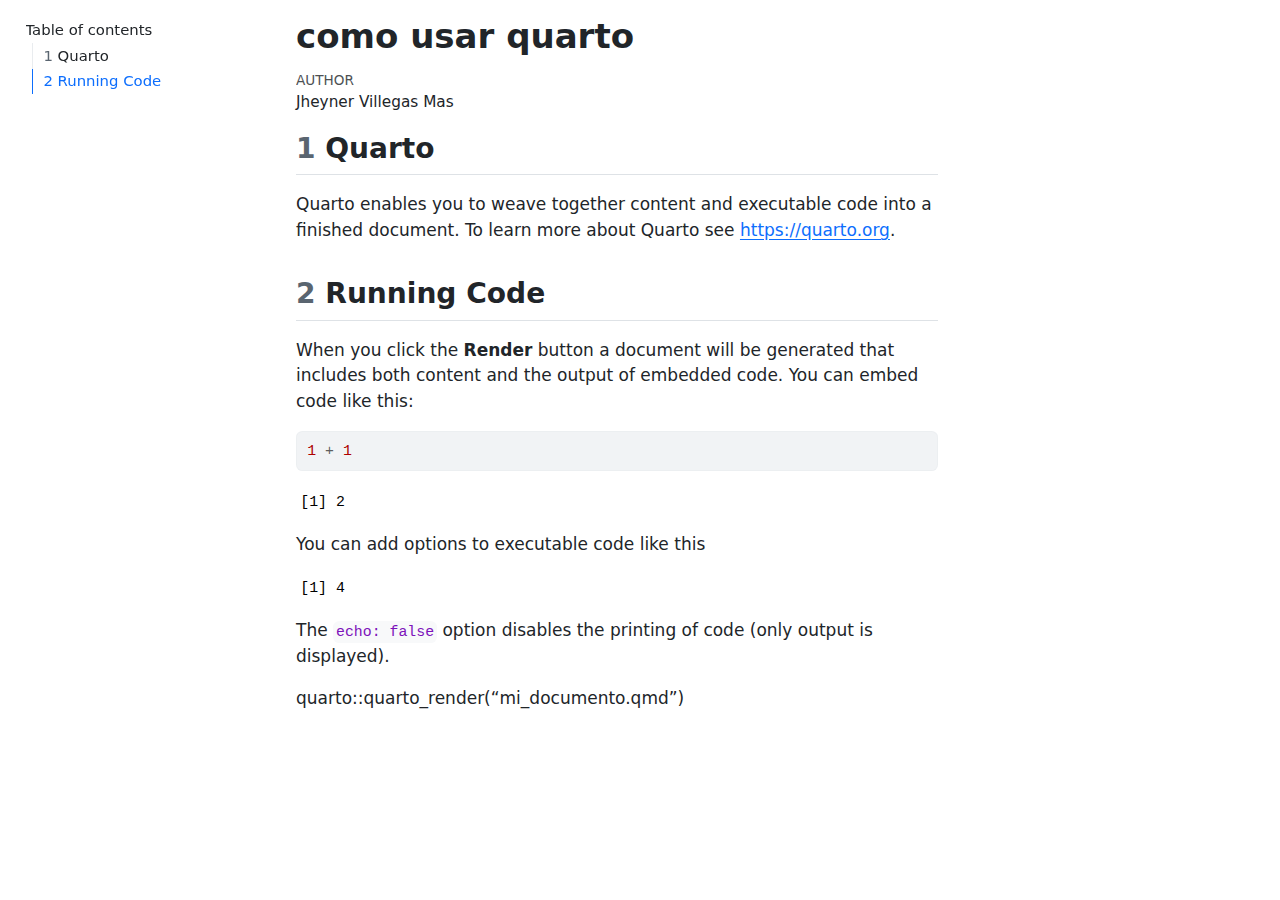
==== index.html @ cca273e3 "mi pagina web" ====
<!DOCTYPE html>
<html xmlns="http://www.w3.org/1999/xhtml" lang="en" xml:lang="en"><head>

<meta charset="utf-8">
<meta name="generator" content="quarto-1.4.555">

<meta name="viewport" content="width=device-width, initial-scale=1.0, user-scalable=yes">

<meta name="author" content="Jheyner Villegas Mas">

<title>como usar quarto</title>
<style>
code{white-space: pre-wrap;}
span.smallcaps{font-variant: small-caps;}
div.columns{display: flex; gap: min(4vw, 1.5em);}
div.column{flex: auto; overflow-x: auto;}
div.hanging-indent{margin-left: 1.5em; text-indent: -1.5em;}
ul.task-list{list-style: none;}
ul.task-list li input[type="checkbox"] {
width: 0.8em;
margin: 0 0.8em 0.2em -1em;  vertical-align: middle;
}

pre > code.sourceCode { white-space: pre; position: relative; }
pre > code.sourceCode > span { line-height: 1.25; }
pre > code.sourceCode > span:empty { height: 1.2em; }
.sourceCode { overflow: visible; }
code.sourceCode > span { color: inherit; text-decoration: inherit; }
div.sourceCode { margin: 1em 0; }
pre.sourceCode { margin: 0; }
@media screen {
div.sourceCode { overflow: auto; }
}
@media print {
pre > code.sourceCode { white-space: pre-wrap; }
pre > code.sourceCode > span { text-indent: -5em; padding-left: 5em; }
}
pre.numberSource code
{ counter-reset: source-line 0; }
pre.numberSource code > span
{ position: relative; left: -4em; counter-increment: source-line; }
pre.numberSource code > span > a:first-child::before
{ content: counter(source-line);
position: relative; left: -1em; text-align: right; vertical-align: baseline;
border: none; display: inline-block;
-webkit-touch-callout: none; -webkit-user-select: none;
-khtml-user-select: none; -moz-user-select: none;
-ms-user-select: none; user-select: none;
padding: 0 4px; width: 4em;
}
pre.numberSource { margin-left: 3em; padding-left: 4px; }
div.sourceCode
{ }
@media screen {
pre > code.sourceCode > span > a:first-child::before { text-decoration: underline; }
}
</style>


<script>/*!
 * clipboard.js v2.0.11
 * https://clipboardjs.com/
 *
 * Licensed MIT © Zeno Rocha
 */
!function(t,e){"object"==typeof exports&&"object"==typeof module?module.exports=e():"function"==typeof define&&define.amd?define([],e):"object"==typeof exports?exports.ClipboardJS=e():t.ClipboardJS=e()}(this,function(){return n={686:function(t,e,n){"use strict";n.d(e,{default:function(){return b}});var e=n(279),i=n.n(e),e=n(370),u=n.n(e),e=n(817),r=n.n(e);function c(t){try{return document.execCommand(t)}catch(t){return}}var a=function(t){t=r()(t);return c("cut"),t};function o(t,e){var n,o,t=(n=t,o="rtl"===document.documentElement.getAttribute("dir"),(t=document.createElement("textarea")).style.fontSize="12pt",t.style.border="0",t.style.padding="0",t.style.margin="0",t.style.position="absolute",t.style[o?"right":"left"]="-9999px",o=window.pageYOffset||document.documentElement.scrollTop,t.style.top="".concat(o,"px"),t.setAttribute("readonly",""),t.value=n,t);return e.container.appendChild(t),e=r()(t),c("copy"),t.remove(),e}var f=function(t){var e=1<arguments.length&&void 0!==arguments[1]?arguments[1]:{container:document.body},n="";return"string"==typeof t?n=o(t,e):t instanceof HTMLInputElement&&!["text","search","url","tel","password"].includes(null==t?void 0:t.type)?n=o(t.value,e):(n=r()(t),c("copy")),n};function l(t){return(l="function"==typeof Symbol&&"symbol"==typeof Symbol.iterator?function(t){return typeof t}:function(t){return t&&"function"==typeof Symbol&&t.constructor===Symbol&&t!==Symbol.prototype?"symbol":typeof t})(t)}var s=function(){var t=0<arguments.length&&void 0!==arguments[0]?arguments[0]:{},e=t.action,n=void 0===e?"copy":e,o=t.container,e=t.target,t=t.text;if("copy"!==n&&"cut"!==n)throw new Error('Invalid "action" value, use either "copy" or "cut"');if(void 0!==e){if(!e||"object"!==l(e)||1!==e.nodeType)throw new Error('Invalid "target" value, use a valid Element');if("copy"===n&&e.hasAttribute("disabled"))throw new Error('Invalid "target" attribute. Please use "readonly" instead of "disabled" attribute');if("cut"===n&&(e.hasAttribute("readonly")||e.hasAttribute("disabled")))throw new Error('Invalid "target" attribute. You can\'t cut text from elements with "readonly" or "disabled" attributes')}return t?f(t,{container:o}):e?"cut"===n?a(e):f(e,{container:o}):void 0};function p(t){return(p="function"==typeof Symbol&&"symbol"==typeof Symbol.iterator?function(t){return typeof t}:function(t){return t&&"function"==typeof Symbol&&t.constructor===Symbol&&t!==Symbol.prototype?"symbol":typeof t})(t)}function d(t,e){for(var n=0;n<e.length;n++){var o=e[n];o.enumerable=o.enumerable||!1,o.configurable=!0,"value"in o&&(o.writable=!0),Object.defineProperty(t,o.key,o)}}function y(t,e){return(y=Object.setPrototypeOf||function(t,e){return t.__proto__=e,t})(t,e)}function h(n){var o=function(){if("undefined"==typeof Reflect||!Reflect.construct)return!1;if(Reflect.construct.sham)return!1;if("function"==typeof Proxy)return!0;try{return Date.prototype.toString.call(Reflect.construct(Date,[],function(){})),!0}catch(t){return!1}}();return function(){var t,e=v(n);return t=o?(t=v(this).constructor,Reflect.construct(e,arguments,t)):e.apply(this,arguments),e=this,!(t=t)||"object"!==p(t)&&"function"!=typeof t?function(t){if(void 0!==t)return t;throw new ReferenceError("this hasn't been initialised - super() hasn't been called")}(e):t}}function v(t){return(v=Object.setPrototypeOf?Object.getPrototypeOf:function(t){return t.__proto__||Object.getPrototypeOf(t)})(t)}function m(t,e){t="data-clipboard-".concat(t);if(e.hasAttribute(t))return e.getAttribute(t)}var b=function(){!function(t,e){if("function"!=typeof e&&null!==e)throw new TypeError("Super expression must either be null or a function");t.prototype=Object.create(e&&e.prototype,{constructor:{value:t,writable:!0,configurable:!0}}),e&&y(t,e)}(r,i());var t,e,n,o=h(r);function r(t,e){var n;return function(t){if(!(t instanceof r))throw new TypeError("Cannot call a class as a function")}(this),(n=o.call(this)).resolveOptions(e),n.listenClick(t),n}return t=r,n=[{key:"copy",value:function(t){var e=1<arguments.length&&void 0!==arguments[1]?arguments[1]:{container:document.body};return f(t,e)}},{key:"cut",value:function(t){return a(t)}},{key:"isSupported",value:function(){var t=0<arguments.length&&void 0!==arguments[0]?arguments[0]:["copy","cut"],t="string"==typeof t?[t]:t,e=!!document.queryCommandSupported;return t.forEach(function(t){e=e&&!!document.queryCommandSupported(t)}),e}}],(e=[{key:"resolveOptions",value:function(){var t=0<arguments.length&&void 0!==arguments[0]?arguments[0]:{};this.action="function"==typeof t.action?t.action:this.defaultAction,this.target="function"==typeof t.target?t.target:this.defaultTarget,this.text="function"==typeof t.text?t.text:this.defaultText,this.container="object"===p(t.container)?t.container:document.body}},{key:"listenClick",value:function(t){var e=this;this.listener=u()(t,"click",function(t){return e.onClick(t)})}},{key:"onClick",value:function(t){var e=t.delegateTarget||t.currentTarget,n=this.action(e)||"copy",t=s({action:n,container:this.container,target:this.target(e),text:this.text(e)});this.emit(t?"success":"error",{action:n,text:t,trigger:e,clearSelection:function(){e&&e.focus(),window.getSelection().removeAllRanges()}})}},{key:"defaultAction",value:function(t){return m("action",t)}},{key:"defaultTarget",value:function(t){t=m("target",t);if(t)return document.querySelector(t)}},{key:"defaultText",value:function(t){return m("text",t)}},{key:"destroy",value:function(){this.listener.destroy()}}])&&d(t.prototype,e),n&&d(t,n),r}()},828:function(t){var e;"undefined"==typeof Element||Element.prototype.matches||((e=Element.prototype).matches=e.matchesSelector||e.mozMatchesSelector||e.msMatchesSelector||e.oMatchesSelector||e.webkitMatchesSelector),t.exports=function(t,e){for(;t&&9!==t.nodeType;){if("function"==typeof t.matches&&t.matches(e))return t;t=t.parentNode}}},438:function(t,e,n){var u=n(828);function i(t,e,n,o,r){var i=function(e,n,t,o){return function(t){t.delegateTarget=u(t.target,n),t.delegateTarget&&o.call(e,t)}}.apply(this,arguments);return t.addEventListener(n,i,r),{destroy:function(){t.removeEventListener(n,i,r)}}}t.exports=function(t,e,n,o,r){return"function"==typeof t.addEventListener?i.apply(null,arguments):"function"==typeof n?i.bind(null,document).apply(null,arguments):("string"==typeof t&&(t=document.querySelectorAll(t)),Array.prototype.map.call(t,function(t){return i(t,e,n,o,r)}))}},879:function(t,n){n.node=function(t){return void 0!==t&&t instanceof HTMLElement&&1===t.nodeType},n.nodeList=function(t){var e=Object.prototype.toString.call(t);return void 0!==t&&("[object NodeList]"===e||"[object HTMLCollection]"===e)&&"length"in t&&(0===t.length||n.node(t[0]))},n.string=function(t){return"string"==typeof t||t instanceof String},n.fn=function(t){return"[object Function]"===Object.prototype.toString.call(t)}},370:function(t,e,n){var f=n(879),l=n(438);t.exports=function(t,e,n){if(!t&&!e&&!n)throw new Error("Missing required arguments");if(!f.string(e))throw new TypeError("Second argument must be a String");if(!f.fn(n))throw new TypeError("Third argument must be a Function");if(f.node(t))return c=e,a=n,(u=t).addEventListener(c,a),{destroy:function(){u.removeEventListener(c,a)}};if(f.nodeList(t))return o=t,r=e,i=n,Array.prototype.forEach.call(o,function(t){t.addEventListener(r,i)}),{destroy:function(){Array.prototype.forEach.call(o,function(t){t.removeEventListener(r,i)})}};if(f.string(t))return t=t,e=e,n=n,l(document.body,t,e,n);throw new TypeError("First argument must be a String, HTMLElement, HTMLCollection, or NodeList");var o,r,i,u,c,a}},817:function(t){t.exports=function(t){var e,n="SELECT"===t.nodeName?(t.focus(),t.value):"INPUT"===t.nodeName||"TEXTAREA"===t.nodeName?((e=t.hasAttribute("readonly"))||t.setAttribute("readonly",""),t.select(),t.setSelectionRange(0,t.value.length),e||t.removeAttribute("readonly"),t.value):(t.hasAttribute("contenteditable")&&t.focus(),n=window.getSelection(),(e=document.createRange()).selectNodeContents(t),n.removeAllRanges(),n.addRange(e),n.toString());return n}},279:function(t){function e(){}e.prototype={on:function(t,e,n){var o=this.e||(this.e={});return(o[t]||(o[t]=[])).push({fn:e,ctx:n}),this},once:function(t,e,n){var o=this;function r(){o.off(t,r),e.apply(n,arguments)}return r._=e,this.on(t,r,n)},emit:function(t){for(var e=[].slice.call(arguments,1),n=((this.e||(this.e={}))[t]||[]).slice(),o=0,r=n.length;o<r;o++)n[o].fn.apply(n[o].ctx,e);return this},off:function(t,e){var n=this.e||(this.e={}),o=n[t],r=[];if(o&&e)for(var i=0,u=o.length;i<u;i++)o[i].fn!==e&&o[i].fn._!==e&&r.push(o[i]);return r.length?n[t]=r:delete n[t],this}},t.exports=e,t.exports.TinyEmitter=e}},r={},o.n=function(t){var e=t&&t.__esModule?function(){return t.default}:function(){return t};return o.d(e,{a:e}),e},o.d=function(t,e){for(var n in e)o.o(e,n)&&!o.o(t,n)&&Object.defineProperty(t,n,{enumerable:!0,get:e[n]})},o.o=function(t,e){return Object.prototype.hasOwnProperty.call(t,e)},o(686).default;function o(t){if(r[t])return r[t].exports;var e=r[t]={exports:{}};return n[t](e,e.exports,o),e.exports}var n,r});</script>
<script>const sectionChanged = new CustomEvent("quarto-sectionChanged", {
  detail: {},
  bubbles: true,
  cancelable: false,
  composed: false,
});

const layoutMarginEls = () => {
  // Find any conflicting margin elements and add margins to the
  // top to prevent overlap
  const marginChildren = window.document.querySelectorAll(
    ".column-margin.column-container > *, .margin-caption, .aside"
  );

  let lastBottom = 0;
  for (const marginChild of marginChildren) {
    if (marginChild.offsetParent !== null) {
      // clear the top margin so we recompute it
      marginChild.style.marginTop = null;
      const top = marginChild.getBoundingClientRect().top + window.scrollY;
      if (top < lastBottom) {
        const marginChildStyle = window.getComputedStyle(marginChild);
        const marginBottom = parseFloat(marginChildStyle["marginBottom"]);
        const margin = lastBottom - top + marginBottom;
        marginChild.style.marginTop = `${margin}px`;
      }
      const styles = window.getComputedStyle(marginChild);
      const marginTop = parseFloat(styles["marginTop"]);
      lastBottom = top + marginChild.getBoundingClientRect().height + marginTop;
    }
  }
};

window.document.addEventListener("DOMContentLoaded", function (_event) {
  // Recompute the position of margin elements anytime the body size changes
  if (window.ResizeObserver) {
    const resizeObserver = new window.ResizeObserver(
      throttle(() => {
        layoutMarginEls();
        if (
          window.document.body.getBoundingClientRect().width < 990 &&
          isReaderMode()
        ) {
          quartoToggleReader();
        }
      }, 50)
    );
    resizeObserver.observe(window.document.body);
  }

  const tocEl = window.document.querySelector('nav.toc-active[role="doc-toc"]');
  const sidebarEl = window.document.getElementById("quarto-sidebar");
  const leftTocEl = window.document.getElementById("quarto-sidebar-toc-left");
  const marginSidebarEl = window.document.getElementById(
    "quarto-margin-sidebar"
  );
  // function to determine whether the element has a previous sibling that is active
  const prevSiblingIsActiveLink = (el) => {
    const sibling = el.previousElementSibling;
    if (sibling && sibling.tagName === "A") {
      return sibling.classList.contains("active");
    } else {
      return false;
    }
  };

  // fire slideEnter for bootstrap tab activations (for htmlwidget resize behavior)
  function fireSlideEnter(e) {
    const event = window.document.createEvent("Event");
    event.initEvent("slideenter", true, true);
    window.document.dispatchEvent(event);
  }
  const tabs = window.document.querySelectorAll('a[data-bs-toggle="tab"]');
  tabs.forEach((tab) => {
    tab.addEventListener("shown.bs.tab", fireSlideEnter);
  });

  // fire slideEnter for tabby tab activations (for htmlwidget resize behavior)
  document.addEventListener("tabby", fireSlideEnter, false);

  // Track scrolling and mark TOC links as active
  // get table of contents and sidebar (bail if we don't have at least one)
  const tocLinks = tocEl
    ? [...tocEl.querySelectorAll("a[data-scroll-target]")]
    : [];
  const makeActive = (link) => tocLinks[link].classList.add("active");
  const removeActive = (link) => tocLinks[link].classList.remove("active");
  const removeAllActive = () =>
    [...Array(tocLinks.length).keys()].forEach((link) => removeActive(link));

  // activate the anchor for a section associated with this TOC entry
  tocLinks.forEach((link) => {
    link.addEventListener("click", () => {
      if (link.href.indexOf("#") !== -1) {
        const anchor = link.href.split("#")[1];
        const heading = window.document.querySelector(
          `[data-anchor-id=${anchor}]`
        );
        if (heading) {
          // Add the class
          heading.classList.add("reveal-anchorjs-link");

          // function to show the anchor
          const handleMouseout = () => {
            heading.classList.remove("reveal-anchorjs-link");
            heading.removeEventListener("mouseout", handleMouseout);
          };

          // add a function to clear the anchor when the user mouses out of it
          heading.addEventListener("mouseout", handleMouseout);
        }
      }
    });
  });

  const sections = tocLinks.map((link) => {
    const target = link.getAttribute("data-scroll-target");
    if (target.startsWith("#")) {
      return window.document.getElementById(decodeURI(`${target.slice(1)}`));
    } else {
      return window.document.querySelector(decodeURI(`${target}`));
    }
  });

  const sectionMargin = 200;
  let currentActive = 0;
  // track whether we've initialized state the first time
  let init = false;

  const updateActiveLink = () => {
    // The index from bottom to top (e.g. reversed list)
    let sectionIndex = -1;
    if (
      window.innerHeight + window.pageYOffset >=
      window.document.body.offsetHeight
    ) {
      sectionIndex = 0;
    } else {
      sectionIndex = [...sections].reverse().findIndex((section) => {
        if (section) {
          return window.pageYOffset >= section.offsetTop - sectionMargin;
        } else {
          return false;
        }
      });
    }
    if (sectionIndex > -1) {
      const current = sections.length - sectionIndex - 1;
      if (current !== currentActive) {
        removeAllActive();
        currentActive = current;
        makeActive(current);
        if (init) {
          window.dispatchEvent(sectionChanged);
        }
        init = true;
      }
    }
  };

  const inHiddenRegion = (top, bottom, hiddenRegions) => {
    for (const region of hiddenRegions) {
      if (top <= region.bottom && bottom >= region.top) {
        return true;
      }
    }
    return false;
  };

  const categorySelector = "header.quarto-title-block .quarto-category";
  const activateCategories = (href) => {
    // Find any categories
    // Surround them with a link pointing back to:
    // #category=Authoring
    try {
      const categoryEls = window.document.querySelectorAll(categorySelector);
      for (const categoryEl of categoryEls) {
        const categoryText = categoryEl.textContent;
        if (categoryText) {
          const link = `${href}#category=${encodeURIComponent(categoryText)}`;
          const linkEl = window.document.createElement("a");
          linkEl.setAttribute("href", link);
          for (const child of categoryEl.childNodes) {
            linkEl.append(child);
          }
          categoryEl.appendChild(linkEl);
        }
      }
    } catch {
      // Ignore errors
    }
  };
  function hasTitleCategories() {
    return window.document.querySelector(categorySelector) !== null;
  }

  function offsetRelativeUrl(url) {
    const offset = getMeta("quarto:offset");
    return offset ? offset + url : url;
  }

  function offsetAbsoluteUrl(url) {
    const offset = getMeta("quarto:offset");
    const baseUrl = new URL(offset, window.location);

    const projRelativeUrl = url.replace(baseUrl, "");
    if (projRelativeUrl.startsWith("/")) {
      return projRelativeUrl;
    } else {
      return "/" + projRelativeUrl;
    }
  }

  // read a meta tag value
  function getMeta(metaName) {
    const metas = window.document.getElementsByTagName("meta");
    for (let i = 0; i < metas.length; i++) {
      if (metas[i].getAttribute("name") === metaName) {
        return metas[i].getAttribute("content");
      }
    }
    return "";
  }

  async function findAndActivateCategories() {
    const currentPagePath = offsetAbsoluteUrl(window.location.href);
    const response = await fetch(offsetRelativeUrl("listings.json"));
    if (response.status == 200) {
      return response.json().then(function (listingPaths) {
        const listingHrefs = [];
        for (const listingPath of listingPaths) {
          const pathWithoutLeadingSlash = listingPath.listing.substring(1);
          for (const item of listingPath.items) {
            if (
              item === currentPagePath ||
              item === currentPagePath + "index.html"
            ) {
              // Resolve this path against the offset to be sure
              // we already are using the correct path to the listing
              // (this adjusts the listing urls to be rooted against
              // whatever root the page is actually running against)
              const relative = offsetRelativeUrl(pathWithoutLeadingSlash);
              const baseUrl = window.location;
              const resolvedPath = new URL(relative, baseUrl);
              listingHrefs.push(resolvedPath.pathname);
              break;
            }
          }
        }

        // Look up the tree for a nearby linting and use that if we find one
        const nearestListing = findNearestParentListing(
          offsetAbsoluteUrl(window.location.pathname),
          listingHrefs
        );
        if (nearestListing) {
          activateCategories(nearestListing);
        } else {
          // See if the referrer is a listing page for this item
          const referredRelativePath = offsetAbsoluteUrl(document.referrer);
          const referrerListing = listingHrefs.find((listingHref) => {
            const isListingReferrer =
              listingHref === referredRelativePath ||
              listingHref === referredRelativePath + "index.html";
            return isListingReferrer;
          });

          if (referrerListing) {
            // Try to use the referrer if possible
            activateCategories(referrerListing);
          } else if (listingHrefs.length > 0) {
            // Otherwise, just fall back to the first listing
            activateCategories(listingHrefs[0]);
          }
        }
      });
    }
  }
  if (hasTitleCategories()) {
    findAndActivateCategories();
  }

  const findNearestParentListing = (href, listingHrefs) => {
    if (!href || !listingHrefs) {
      return undefined;
    }
    // Look up the tree for a nearby linting and use that if we find one
    const relativeParts = href.substring(1).split("/");
    while (relativeParts.length > 0) {
      const path = relativeParts.join("/");
      for (const listingHref of listingHrefs) {
        if (listingHref.startsWith(path)) {
          return listingHref;
        }
      }
      relativeParts.pop();
    }

    return undefined;
  };

  const manageSidebarVisiblity = (el, placeholderDescriptor) => {
    let isVisible = true;
    let elRect;

    return (hiddenRegions) => {
      if (el === null) {
        return;
      }

      // Find the last element of the TOC
      const lastChildEl = el.lastElementChild;

      if (lastChildEl) {
        // Converts the sidebar to a menu
        const convertToMenu = () => {
          for (const child of el.children) {
            child.style.opacity = 0;
            child.style.overflow = "hidden";
          }

          nexttick(() => {
            const toggleContainer = window.document.createElement("div");
            toggleContainer.style.width = "100%";
            toggleContainer.classList.add("zindex-over-content");
            toggleContainer.classList.add("quarto-sidebar-toggle");
            toggleContainer.classList.add("headroom-target"); // Marks this to be managed by headeroom
            toggleContainer.id = placeholderDescriptor.id;
            toggleContainer.style.position = "fixed";

            const toggleIcon = window.document.createElement("i");
            toggleIcon.classList.add("quarto-sidebar-toggle-icon");
            toggleIcon.classList.add("bi");
            toggleIcon.classList.add("bi-caret-down-fill");

            const toggleTitle = window.document.createElement("div");
            const titleEl = window.document.body.querySelector(
              placeholderDescriptor.titleSelector
            );
            if (titleEl) {
              toggleTitle.append(
                titleEl.textContent || titleEl.innerText,
                toggleIcon
              );
            }
            toggleTitle.classList.add("zindex-over-content");
            toggleTitle.classList.add("quarto-sidebar-toggle-title");
            toggleContainer.append(toggleTitle);

            const toggleContents = window.document.createElement("div");
            toggleContents.classList = el.classList;
            toggleContents.classList.add("zindex-over-content");
            toggleContents.classList.add("quarto-sidebar-toggle-contents");
            for (const child of el.children) {
              if (child.id === "toc-title") {
                continue;
              }

              const clone = child.cloneNode(true);
              clone.style.opacity = 1;
              clone.style.display = null;
              toggleContents.append(clone);
            }
            toggleContents.style.height = "0px";
            const positionToggle = () => {
              // position the element (top left of parent, same width as parent)
              if (!elRect) {
                elRect = el.getBoundingClientRect();
              }
              toggleContainer.style.left = `${elRect.left}px`;
              toggleContainer.style.top = `${elRect.top}px`;
              toggleContainer.style.width = `${elRect.width}px`;
            };
            positionToggle();

            toggleContainer.append(toggleContents);
            el.parentElement.prepend(toggleContainer);

            // Process clicks
            let tocShowing = false;
            // Allow the caller to control whether this is dismissed
            // when it is clicked (e.g. sidebar navigation supports
            // opening and closing the nav tree, so don't dismiss on click)
            const clickEl = placeholderDescriptor.dismissOnClick
              ? toggleContainer
              : toggleTitle;

            const closeToggle = () => {
              if (tocShowing) {
                toggleContainer.classList.remove("expanded");
                toggleContents.style.height = "0px";
                tocShowing = false;
              }
            };

            // Get rid of any expanded toggle if the user scrolls
            window.document.addEventListener(
              "scroll",
              throttle(() => {
                closeToggle();
              }, 50)
            );

            // Handle positioning of the toggle
            window.addEventListener(
              "resize",
              throttle(() => {
                elRect = undefined;
                positionToggle();
              }, 50)
            );

            window.addEventListener("quarto-hrChanged", () => {
              elRect = undefined;
            });

            // Process the click
            clickEl.onclick = () => {
              if (!tocShowing) {
                toggleContainer.classList.add("expanded");
                toggleContents.style.height = null;
                tocShowing = true;
              } else {
                closeToggle();
              }
            };
          });
        };

        // Converts a sidebar from a menu back to a sidebar
        const convertToSidebar = () => {
          for (const child of el.children) {
            child.style.opacity = 1;
            child.style.overflow = null;
          }

          const placeholderEl = window.document.getElementById(
            placeholderDescriptor.id
          );
          if (placeholderEl) {
            placeholderEl.remove();
          }

          el.classList.remove("rollup");
        };

        if (isReaderMode()) {
          convertToMenu();
          isVisible = false;
        } else {
          // Find the top and bottom o the element that is being managed
          const elTop = el.offsetTop;
          const elBottom =
            elTop + lastChildEl.offsetTop + lastChildEl.offsetHeight;

          if (!isVisible) {
            // If the element is current not visible reveal if there are
            // no conflicts with overlay regions
            if (!inHiddenRegion(elTop, elBottom, hiddenRegions)) {
              convertToSidebar();
              isVisible = true;
            }
          } else {
            // If the element is visible, hide it if it conflicts with overlay regions
            // and insert a placeholder toggle (or if we're in reader mode)
            if (inHiddenRegion(elTop, elBottom, hiddenRegions)) {
              convertToMenu();
              isVisible = false;
            }
          }
        }
      }
    };
  };

  const tabEls = document.querySelectorAll('a[data-bs-toggle="tab"]');
  for (const tabEl of tabEls) {
    const id = tabEl.getAttribute("data-bs-target");
    if (id) {
      const columnEl = document.querySelector(
        `${id} .column-margin, .tabset-margin-content`
      );
      if (columnEl)
        tabEl.addEventListener("shown.bs.tab", function (event) {
          const el = event.srcElement;
          if (el) {
            const visibleCls = `${el.id}-margin-content`;
            // walk up until we find a parent tabset
            let panelTabsetEl = el.parentElement;
            while (panelTabsetEl) {
              if (panelTabsetEl.classList.contains("panel-tabset")) {
                break;
              }
              panelTabsetEl = panelTabsetEl.parentElement;
            }

            if (panelTabsetEl) {
              const prevSib = panelTabsetEl.previousElementSibling;
              if (
                prevSib &&
                prevSib.classList.contains("tabset-margin-container")
              ) {
                const childNodes = prevSib.querySelectorAll(
                  ".tabset-margin-content"
                );
                for (const childEl of childNodes) {
                  if (childEl.classList.contains(visibleCls)) {
                    childEl.classList.remove("collapse");
                  } else {
                    childEl.classList.add("collapse");
                  }
                }
              }
            }
          }

          layoutMarginEls();
        });
    }
  }

  // Manage the visibility of the toc and the sidebar
  const marginScrollVisibility = manageSidebarVisiblity(marginSidebarEl, {
    id: "quarto-toc-toggle",
    titleSelector: "#toc-title",
    dismissOnClick: true,
  });
  const sidebarScrollVisiblity = manageSidebarVisiblity(sidebarEl, {
    id: "quarto-sidebarnav-toggle",
    titleSelector: ".title",
    dismissOnClick: false,
  });
  let tocLeftScrollVisibility;
  if (leftTocEl) {
    tocLeftScrollVisibility = manageSidebarVisiblity(leftTocEl, {
      id: "quarto-lefttoc-toggle",
      titleSelector: "#toc-title",
      dismissOnClick: true,
    });
  }

  // Find the first element that uses formatting in special columns
  const conflictingEls = window.document.body.querySelectorAll(
    '[class^="column-"], [class*=" column-"], aside, [class*="margin-caption"], [class*=" margin-caption"], [class*="margin-ref"], [class*=" margin-ref"]'
  );

  // Filter all the possibly conflicting elements into ones
  // the do conflict on the left or ride side
  const arrConflictingEls = Array.from(conflictingEls);
  const leftSideConflictEls = arrConflictingEls.filter((el) => {
    if (el.tagName === "ASIDE") {
      return false;
    }
    return Array.from(el.classList).find((className) => {
      return (
        className !== "column-body" &&
        className.startsWith("column-") &&
        !className.endsWith("right") &&
        !className.endsWith("container") &&
        className !== "column-margin"
      );
    });
  });
  const rightSideConflictEls = arrConflictingEls.filter((el) => {
    if (el.tagName === "ASIDE") {
      return true;
    }

    const hasMarginCaption = Array.from(el.classList).find((className) => {
      return className == "margin-caption";
    });
    if (hasMarginCaption) {
      return true;
    }

    return Array.from(el.classList).find((className) => {
      return (
        className !== "column-body" &&
        !className.endsWith("container") &&
        className.startsWith("column-") &&
        !className.endsWith("left")
      );
    });
  });

  const kOverlapPaddingSize = 10;
  function toRegions(els) {
    return els.map((el) => {
      const boundRect = el.getBoundingClientRect();
      const top =
        boundRect.top +
        document.documentElement.scrollTop -
        kOverlapPaddingSize;
      return {
        top,
        bottom: top + el.scrollHeight + 2 * kOverlapPaddingSize,
      };
    });
  }

  let hasObserved = false;
  const visibleItemObserver = (els) => {
    let visibleElements = [...els];
    const intersectionObserver = new IntersectionObserver(
      (entries, _observer) => {
        entries.forEach((entry) => {
          if (entry.isIntersecting) {
            if (visibleElements.indexOf(entry.target) === -1) {
              visibleElements.push(entry.target);
            }
          } else {
            visibleElements = visibleElements.filter((visibleEntry) => {
              return visibleEntry !== entry;
            });
          }
        });

        if (!hasObserved) {
          hideOverlappedSidebars();
        }
        hasObserved = true;
      },
      {}
    );
    els.forEach((el) => {
      intersectionObserver.observe(el);
    });

    return {
      getVisibleEntries: () => {
        return visibleElements;
      },
    };
  };

  const rightElementObserver = visibleItemObserver(rightSideConflictEls);
  const leftElementObserver = visibleItemObserver(leftSideConflictEls);

  const hideOverlappedSidebars = () => {
    marginScrollVisibility(toRegions(rightElementObserver.getVisibleEntries()));
    sidebarScrollVisiblity(toRegions(leftElementObserver.getVisibleEntries()));
    if (tocLeftScrollVisibility) {
      tocLeftScrollVisibility(
        toRegions(leftElementObserver.getVisibleEntries())
      );
    }
  };

  window.quartoToggleReader = () => {
    // Applies a slow class (or removes it)
    // to update the transition speed
    const slowTransition = (slow) => {
      const manageTransition = (id, slow) => {
        const el = document.getElementById(id);
        if (el) {
          if (slow) {
            el.classList.add("slow");
          } else {
            el.classList.remove("slow");
          }
        }
      };

      manageTransition("TOC", slow);
      manageTransition("quarto-sidebar", slow);
    };
    const readerMode = !isReaderMode();
    setReaderModeValue(readerMode);

    // If we're entering reader mode, slow the transition
    if (readerMode) {
      slowTransition(readerMode);
    }
    highlightReaderToggle(readerMode);
    hideOverlappedSidebars();

    // If we're exiting reader mode, restore the non-slow transition
    if (!readerMode) {
      slowTransition(!readerMode);
    }
  };

  const highlightReaderToggle = (readerMode) => {
    const els = document.querySelectorAll(".quarto-reader-toggle");
    if (els) {
      els.forEach((el) => {
        if (readerMode) {
          el.classList.add("reader");
        } else {
          el.classList.remove("reader");
        }
      });
    }
  };

  const setReaderModeValue = (val) => {
    if (window.location.protocol !== "file:") {
      window.localStorage.setItem("quarto-reader-mode", val);
    } else {
      localReaderMode = val;
    }
  };

  const isReaderMode = () => {
    if (window.location.protocol !== "file:") {
      return window.localStorage.getItem("quarto-reader-mode") === "true";
    } else {
      return localReaderMode;
    }
  };
  let localReaderMode = null;

  const tocOpenDepthStr = tocEl?.getAttribute("data-toc-expanded");
  const tocOpenDepth = tocOpenDepthStr ? Number(tocOpenDepthStr) : 1;

  // Walk the TOC and collapse/expand nodes
  // Nodes are expanded if:
  // - they are top level
  // - they have children that are 'active' links
  // - they are directly below an link that is 'active'
  const walk = (el, depth) => {
    // Tick depth when we enter a UL
    if (el.tagName === "UL") {
      depth = depth + 1;
    }

    // It this is active link
    let isActiveNode = false;
    if (el.tagName === "A" && el.classList.contains("active")) {
      isActiveNode = true;
    }

    // See if there is an active child to this element
    let hasActiveChild = false;
    for (child of el.children) {
      hasActiveChild = walk(child, depth) || hasActiveChild;
    }

    // Process the collapse state if this is an UL
    if (el.tagName === "UL") {
      if (tocOpenDepth === -1 && depth > 1) {
        el.classList.add("collapse");
      } else if (
        depth <= tocOpenDepth ||
        hasActiveChild ||
        prevSiblingIsActiveLink(el)
      ) {
        el.classList.remove("collapse");
      } else {
        el.classList.add("collapse");
      }

      // untick depth when we leave a UL
      depth = depth - 1;
    }
    return hasActiveChild || isActiveNode;
  };

  // walk the TOC and expand / collapse any items that should be shown

  if (tocEl) {
    walk(tocEl, 0);
    updateActiveLink();
  }

  // Throttle the scroll event and walk peridiocally
  window.document.addEventListener(
    "scroll",
    throttle(() => {
      if (tocEl) {
        updateActiveLink();
        walk(tocEl, 0);
      }
      if (!isReaderMode()) {
        hideOverlappedSidebars();
      }
    }, 5)
  );
  window.addEventListener(
    "resize",
    throttle(() => {
      if (!isReaderMode()) {
        hideOverlappedSidebars();
      }
    }, 10)
  );
  hideOverlappedSidebars();
  highlightReaderToggle(isReaderMode());
});

// grouped tabsets
window.addEventListener("pageshow", (_event) => {
  function getTabSettings() {
    const data = localStorage.getItem("quarto-persistent-tabsets-data");
    if (!data) {
      localStorage.setItem("quarto-persistent-tabsets-data", "{}");
      return {};
    }
    if (data) {
      return JSON.parse(data);
    }
  }

  function setTabSettings(data) {
    localStorage.setItem(
      "quarto-persistent-tabsets-data",
      JSON.stringify(data)
    );
  }

  function setTabState(groupName, groupValue) {
    const data = getTabSettings();
    data[groupName] = groupValue;
    setTabSettings(data);
  }

  function toggleTab(tab, active) {
    const tabPanelId = tab.getAttribute("aria-controls");
    const tabPanel = document.getElementById(tabPanelId);
    if (active) {
      tab.classList.add("active");
      tabPanel.classList.add("active");
    } else {
      tab.classList.remove("active");
      tabPanel.classList.remove("active");
    }
  }

  function toggleAll(selectedGroup, selectorsToSync) {
    for (const [thisGroup, tabs] of Object.entries(selectorsToSync)) {
      const active = selectedGroup === thisGroup;
      for (const tab of tabs) {
        toggleTab(tab, active);
      }
    }
  }

  function findSelectorsToSyncByLanguage() {
    const result = {};
    const tabs = Array.from(
      document.querySelectorAll(`div[data-group] a[id^='tabset-']`)
    );
    for (const item of tabs) {
      const div = item.parentElement.parentElement.parentElement;
      const group = div.getAttribute("data-group");
      if (!result[group]) {
        result[group] = {};
      }
      const selectorsToSync = result[group];
      const value = item.innerHTML;
      if (!selectorsToSync[value]) {
        selectorsToSync[value] = [];
      }
      selectorsToSync[value].push(item);
    }
    return result;
  }

  function setupSelectorSync() {
    const selectorsToSync = findSelectorsToSyncByLanguage();
    Object.entries(selectorsToSync).forEach(([group, tabSetsByValue]) => {
      Object.entries(tabSetsByValue).forEach(([value, items]) => {
        items.forEach((item) => {
          item.addEventListener("click", (_event) => {
            setTabState(group, value);
            toggleAll(value, selectorsToSync[group]);
          });
        });
      });
    });
    return selectorsToSync;
  }

  const selectorsToSync = setupSelectorSync();
  for (const [group, selectedName] of Object.entries(getTabSettings())) {
    const selectors = selectorsToSync[group];
    // it's possible that stale state gives us empty selections, so we explicitly check here.
    if (selectors) {
      toggleAll(selectedName, selectors);
    }
  }
});

function throttle(func, wait) {
  let waiting = false;
  return function () {
    if (!waiting) {
      func.apply(this, arguments);
      waiting = true;
      setTimeout(function () {
        waiting = false;
      }, wait);
    }
  };
}

function nexttick(func) {
  return setTimeout(func, 0);
}
</script>
<script>/**
 * @popperjs/core v2.11.7 - MIT License
 */

!function(e,t){"object"==typeof exports&&"undefined"!=typeof module?t(exports):"function"==typeof define&&define.amd?define(["exports"],t):t((e="undefined"!=typeof globalThis?globalThis:e||self).Popper={})}(this,(function(e){"use strict";function t(e){if(null==e)return window;if("[object Window]"!==e.toString()){var t=e.ownerDocument;return t&&t.defaultView||window}return e}function n(e){return e instanceof t(e).Element||e instanceof Element}function r(e){return e instanceof t(e).HTMLElement||e instanceof HTMLElement}function o(e){return"undefined"!=typeof ShadowRoot&&(e instanceof t(e).ShadowRoot||e instanceof ShadowRoot)}var i=Math.max,a=Math.min,s=Math.round;function f(){var e=navigator.userAgentData;return null!=e&&e.brands&&Array.isArray(e.brands)?e.brands.map((function(e){return e.brand+"/"+e.version})).join(" "):navigator.userAgent}function c(){return!/^((?!chrome|android).)*safari/i.test(f())}function p(e,o,i){void 0===o&&(o=!1),void 0===i&&(i=!1);var a=e.getBoundingClientRect(),f=1,p=1;o&&r(e)&&(f=e.offsetWidth>0&&s(a.width)/e.offsetWidth||1,p=e.offsetHeight>0&&s(a.height)/e.offsetHeight||1);var u=(n(e)?t(e):window).visualViewport,l=!c()&&i,d=(a.left+(l&&u?u.offsetLeft:0))/f,h=(a.top+(l&&u?u.offsetTop:0))/p,m=a.width/f,v=a.height/p;return{width:m,height:v,top:h,right:d+m,bottom:h+v,left:d,x:d,y:h}}function u(e){var n=t(e);return{scrollLeft:n.pageXOffset,scrollTop:n.pageYOffset}}function l(e){return e?(e.nodeName||"").toLowerCase():null}function d(e){return((n(e)?e.ownerDocument:e.document)||window.document).documentElement}function h(e){return p(d(e)).left+u(e).scrollLeft}function m(e){return t(e).getComputedStyle(e)}function v(e){var t=m(e),n=t.overflow,r=t.overflowX,o=t.overflowY;return/auto|scroll|overlay|hidden/.test(n+o+r)}function y(e,n,o){void 0===o&&(o=!1);var i,a,f=r(n),c=r(n)&&function(e){var t=e.getBoundingClientRect(),n=s(t.width)/e.offsetWidth||1,r=s(t.height)/e.offsetHeight||1;return 1!==n||1!==r}(n),m=d(n),y=p(e,c,o),g={scrollLeft:0,scrollTop:0},b={x:0,y:0};return(f||!f&&!o)&&(("body"!==l(n)||v(m))&&(g=(i=n)!==t(i)&&r(i)?{scrollLeft:(a=i).scrollLeft,scrollTop:a.scrollTop}:u(i)),r(n)?((b=p(n,!0)).x+=n.clientLeft,b.y+=n.clientTop):m&&(b.x=h(m))),{x:y.left+g.scrollLeft-b.x,y:y.top+g.scrollTop-b.y,width:y.width,height:y.height}}function g(e){var t=p(e),n=e.offsetWidth,r=e.offsetHeight;return Math.abs(t.width-n)<=1&&(n=t.width),Math.abs(t.height-r)<=1&&(r=t.height),{x:e.offsetLeft,y:e.offsetTop,width:n,height:r}}function b(e){return"html"===l(e)?e:e.assignedSlot||e.parentNode||(o(e)?e.host:null)||d(e)}function x(e){return["html","body","#document"].indexOf(l(e))>=0?e.ownerDocument.body:r(e)&&v(e)?e:x(b(e))}function w(e,n){var r;void 0===n&&(n=[]);var o=x(e),i=o===(null==(r=e.ownerDocument)?void 0:r.body),a=t(o),s=i?[a].concat(a.visualViewport||[],v(o)?o:[]):o,f=n.concat(s);return i?f:f.concat(w(b(s)))}function O(e){return["table","td","th"].indexOf(l(e))>=0}function j(e){return r(e)&&"fixed"!==m(e).position?e.offsetParent:null}function E(e){for(var n=t(e),i=j(e);i&&O(i)&&"static"===m(i).position;)i=j(i);return i&&("html"===l(i)||"body"===l(i)&&"static"===m(i).position)?n:i||function(e){var t=/firefox/i.test(f());if(/Trident/i.test(f())&&r(e)&&"fixed"===m(e).position)return null;var n=b(e);for(o(n)&&(n=n.host);r(n)&&["html","body"].indexOf(l(n))<0;){var i=m(n);if("none"!==i.transform||"none"!==i.perspective||"paint"===i.contain||-1!==["transform","perspective"].indexOf(i.willChange)||t&&"filter"===i.willChange||t&&i.filter&&"none"!==i.filter)return n;n=n.parentNode}return null}(e)||n}var D="top",A="bottom",L="right",P="left",M="auto",k=[D,A,L,P],W="start",B="end",H="viewport",T="popper",R=k.reduce((function(e,t){return e.concat([t+"-"+W,t+"-"+B])}),[]),S=[].concat(k,[M]).reduce((function(e,t){return e.concat([t,t+"-"+W,t+"-"+B])}),[]),V=["beforeRead","read","afterRead","beforeMain","main","afterMain","beforeWrite","write","afterWrite"];function q(e){var t=new Map,n=new Set,r=[];function o(e){n.add(e.name),[].concat(e.requires||[],e.requiresIfExists||[]).forEach((function(e){if(!n.has(e)){var r=t.get(e);r&&o(r)}})),r.push(e)}return e.forEach((function(e){t.set(e.name,e)})),e.forEach((function(e){n.has(e.name)||o(e)})),r}function C(e){return e.split("-")[0]}function N(e,t){var n=t.getRootNode&&t.getRootNode();if(e.contains(t))return!0;if(n&&o(n)){var r=t;do{if(r&&e.isSameNode(r))return!0;r=r.parentNode||r.host}while(r)}return!1}function I(e){return Object.assign({},e,{left:e.x,top:e.y,right:e.x+e.width,bottom:e.y+e.height})}function _(e,r,o){return r===H?I(function(e,n){var r=t(e),o=d(e),i=r.visualViewport,a=o.clientWidth,s=o.clientHeight,f=0,p=0;if(i){a=i.width,s=i.height;var u=c();(u||!u&&"fixed"===n)&&(f=i.offsetLeft,p=i.offsetTop)}return{width:a,height:s,x:f+h(e),y:p}}(e,o)):n(r)?function(e,t){var n=p(e,!1,"fixed"===t);return n.top=n.top+e.clientTop,n.left=n.left+e.clientLeft,n.bottom=n.top+e.clientHeight,n.right=n.left+e.clientWidth,n.width=e.clientWidth,n.height=e.clientHeight,n.x=n.left,n.y=n.top,n}(r,o):I(function(e){var t,n=d(e),r=u(e),o=null==(t=e.ownerDocument)?void 0:t.body,a=i(n.scrollWidth,n.clientWidth,o?o.scrollWidth:0,o?o.clientWidth:0),s=i(n.scrollHeight,n.clientHeight,o?o.scrollHeight:0,o?o.clientHeight:0),f=-r.scrollLeft+h(e),c=-r.scrollTop;return"rtl"===m(o||n).direction&&(f+=i(n.clientWidth,o?o.clientWidth:0)-a),{width:a,height:s,x:f,y:c}}(d(e)))}function F(e,t,o,s){var f="clippingParents"===t?function(e){var t=w(b(e)),o=["absolute","fixed"].indexOf(m(e).position)>=0&&r(e)?E(e):e;return n(o)?t.filter((function(e){return n(e)&&N(e,o)&&"body"!==l(e)})):[]}(e):[].concat(t),c=[].concat(f,[o]),p=c[0],u=c.reduce((function(t,n){var r=_(e,n,s);return t.top=i(r.top,t.top),t.right=a(r.right,t.right),t.bottom=a(r.bottom,t.bottom),t.left=i(r.left,t.left),t}),_(e,p,s));return u.width=u.right-u.left,u.height=u.bottom-u.top,u.x=u.left,u.y=u.top,u}function U(e){return e.split("-")[1]}function z(e){return["top","bottom"].indexOf(e)>=0?"x":"y"}function X(e){var t,n=e.reference,r=e.element,o=e.placement,i=o?C(o):null,a=o?U(o):null,s=n.x+n.width/2-r.width/2,f=n.y+n.height/2-r.height/2;switch(i){case D:t={x:s,y:n.y-r.height};break;case A:t={x:s,y:n.y+n.height};break;case L:t={x:n.x+n.width,y:f};break;case P:t={x:n.x-r.width,y:f};break;default:t={x:n.x,y:n.y}}var c=i?z(i):null;if(null!=c){var p="y"===c?"height":"width";switch(a){case W:t[c]=t[c]-(n[p]/2-r[p]/2);break;case B:t[c]=t[c]+(n[p]/2-r[p]/2)}}return t}function Y(e){return Object.assign({},{top:0,right:0,bottom:0,left:0},e)}function G(e,t){return t.reduce((function(t,n){return t[n]=e,t}),{})}function J(e,t){void 0===t&&(t={});var r=t,o=r.placement,i=void 0===o?e.placement:o,a=r.strategy,s=void 0===a?e.strategy:a,f=r.boundary,c=void 0===f?"clippingParents":f,u=r.rootBoundary,l=void 0===u?H:u,h=r.elementContext,m=void 0===h?T:h,v=r.altBoundary,y=void 0!==v&&v,g=r.padding,b=void 0===g?0:g,x=Y("number"!=typeof b?b:G(b,k)),w=m===T?"reference":T,O=e.rects.popper,j=e.elements[y?w:m],E=F(n(j)?j:j.contextElement||d(e.elements.popper),c,l,s),P=p(e.elements.reference),M=X({reference:P,element:O,strategy:"absolute",placement:i}),W=I(Object.assign({},O,M)),B=m===T?W:P,R={top:E.top-B.top+x.top,bottom:B.bottom-E.bottom+x.bottom,left:E.left-B.left+x.left,right:B.right-E.right+x.right},S=e.modifiersData.offset;if(m===T&&S){var V=S[i];Object.keys(R).forEach((function(e){var t=[L,A].indexOf(e)>=0?1:-1,n=[D,A].indexOf(e)>=0?"y":"x";R[e]+=V[n]*t}))}return R}var K={placement:"bottom",modifiers:[],strategy:"absolute"};function Q(){for(var e=arguments.length,t=new Array(e),n=0;n<e;n++)t[n]=arguments[n];return!t.some((function(e){return!(e&&"function"==typeof e.getBoundingClientRect)}))}function Z(e){void 0===e&&(e={});var t=e,r=t.defaultModifiers,o=void 0===r?[]:r,i=t.defaultOptions,a=void 0===i?K:i;return function(e,t,r){void 0===r&&(r=a);var i,s,f={placement:"bottom",orderedModifiers:[],options:Object.assign({},K,a),modifiersData:{},elements:{reference:e,popper:t},attributes:{},styles:{}},c=[],p=!1,u={state:f,setOptions:function(r){var i="function"==typeof r?r(f.options):r;l(),f.options=Object.assign({},a,f.options,i),f.scrollParents={reference:n(e)?w(e):e.contextElement?w(e.contextElement):[],popper:w(t)};var s,p,d=function(e){var t=q(e);return V.reduce((function(e,n){return e.concat(t.filter((function(e){return e.phase===n})))}),[])}((s=[].concat(o,f.options.modifiers),p=s.reduce((function(e,t){var n=e[t.name];return e[t.name]=n?Object.assign({},n,t,{options:Object.assign({},n.options,t.options),data:Object.assign({},n.data,t.data)}):t,e}),{}),Object.keys(p).map((function(e){return p[e]}))));return f.orderedModifiers=d.filter((function(e){return e.enabled})),f.orderedModifiers.forEach((function(e){var t=e.name,n=e.options,r=void 0===n?{}:n,o=e.effect;if("function"==typeof o){var i=o({state:f,name:t,instance:u,options:r}),a=function(){};c.push(i||a)}})),u.update()},forceUpdate:function(){if(!p){var e=f.elements,t=e.reference,n=e.popper;if(Q(t,n)){f.rects={reference:y(t,E(n),"fixed"===f.options.strategy),popper:g(n)},f.reset=!1,f.placement=f.options.placement,f.orderedModifiers.forEach((function(e){return f.modifiersData[e.name]=Object.assign({},e.data)}));for(var r=0;r<f.orderedModifiers.length;r++)if(!0!==f.reset){var o=f.orderedModifiers[r],i=o.fn,a=o.options,s=void 0===a?{}:a,c=o.name;"function"==typeof i&&(f=i({state:f,options:s,name:c,instance:u})||f)}else f.reset=!1,r=-1}}},update:(i=function(){return new Promise((function(e){u.forceUpdate(),e(f)}))},function(){return s||(s=new Promise((function(e){Promise.resolve().then((function(){s=void 0,e(i())}))}))),s}),destroy:function(){l(),p=!0}};if(!Q(e,t))return u;function l(){c.forEach((function(e){return e()})),c=[]}return u.setOptions(r).then((function(e){!p&&r.onFirstUpdate&&r.onFirstUpdate(e)})),u}}var $={passive:!0};var ee={name:"eventListeners",enabled:!0,phase:"write",fn:function(){},effect:function(e){var n=e.state,r=e.instance,o=e.options,i=o.scroll,a=void 0===i||i,s=o.resize,f=void 0===s||s,c=t(n.elements.popper),p=[].concat(n.scrollParents.reference,n.scrollParents.popper);return a&&p.forEach((function(e){e.addEventListener("scroll",r.update,$)})),f&&c.addEventListener("resize",r.update,$),function(){a&&p.forEach((function(e){e.removeEventListener("scroll",r.update,$)})),f&&c.removeEventListener("resize",r.update,$)}},data:{}};var te={name:"popperOffsets",enabled:!0,phase:"read",fn:function(e){var t=e.state,n=e.name;t.modifiersData[n]=X({reference:t.rects.reference,element:t.rects.popper,strategy:"absolute",placement:t.placement})},data:{}},ne={top:"auto",right:"auto",bottom:"auto",left:"auto"};function re(e){var n,r=e.popper,o=e.popperRect,i=e.placement,a=e.variation,f=e.offsets,c=e.position,p=e.gpuAcceleration,u=e.adaptive,l=e.roundOffsets,h=e.isFixed,v=f.x,y=void 0===v?0:v,g=f.y,b=void 0===g?0:g,x="function"==typeof l?l({x:y,y:b}):{x:y,y:b};y=x.x,b=x.y;var w=f.hasOwnProperty("x"),O=f.hasOwnProperty("y"),j=P,M=D,k=window;if(u){var W=E(r),H="clientHeight",T="clientWidth";if(W===t(r)&&"static"!==m(W=d(r)).position&&"absolute"===c&&(H="scrollHeight",T="scrollWidth"),W=W,i===D||(i===P||i===L)&&a===B)M=A,b-=(h&&W===k&&k.visualViewport?k.visualViewport.height:W[H])-o.height,b*=p?1:-1;if(i===P||(i===D||i===A)&&a===B)j=L,y-=(h&&W===k&&k.visualViewport?k.visualViewport.width:W[T])-o.width,y*=p?1:-1}var R,S=Object.assign({position:c},u&&ne),V=!0===l?function(e,t){var n=e.x,r=e.y,o=t.devicePixelRatio||1;return{x:s(n*o)/o||0,y:s(r*o)/o||0}}({x:y,y:b},t(r)):{x:y,y:b};return y=V.x,b=V.y,p?Object.assign({},S,((R={})[M]=O?"0":"",R[j]=w?"0":"",R.transform=(k.devicePixelRatio||1)<=1?"translate("+y+"px, "+b+"px)":"translate3d("+y+"px, "+b+"px, 0)",R)):Object.assign({},S,((n={})[M]=O?b+"px":"",n[j]=w?y+"px":"",n.transform="",n))}var oe={name:"computeStyles",enabled:!0,phase:"beforeWrite",fn:function(e){var t=e.state,n=e.options,r=n.gpuAcceleration,o=void 0===r||r,i=n.adaptive,a=void 0===i||i,s=n.roundOffsets,f=void 0===s||s,c={placement:C(t.placement),variation:U(t.placement),popper:t.elements.popper,popperRect:t.rects.popper,gpuAcceleration:o,isFixed:"fixed"===t.options.strategy};null!=t.modifiersData.popperOffsets&&(t.styles.popper=Object.assign({},t.styles.popper,re(Object.assign({},c,{offsets:t.modifiersData.popperOffsets,position:t.options.strategy,adaptive:a,roundOffsets:f})))),null!=t.modifiersData.arrow&&(t.styles.arrow=Object.assign({},t.styles.arrow,re(Object.assign({},c,{offsets:t.modifiersData.arrow,position:"absolute",adaptive:!1,roundOffsets:f})))),t.attributes.popper=Object.assign({},t.attributes.popper,{"data-popper-placement":t.placement})},data:{}};var ie={name:"applyStyles",enabled:!0,phase:"write",fn:function(e){var t=e.state;Object.keys(t.elements).forEach((function(e){var n=t.styles[e]||{},o=t.attributes[e]||{},i=t.elements[e];r(i)&&l(i)&&(Object.assign(i.style,n),Object.keys(o).forEach((function(e){var t=o[e];!1===t?i.removeAttribute(e):i.setAttribute(e,!0===t?"":t)})))}))},effect:function(e){var t=e.state,n={popper:{position:t.options.strategy,left:"0",top:"0",margin:"0"},arrow:{position:"absolute"},reference:{}};return Object.assign(t.elements.popper.style,n.popper),t.styles=n,t.elements.arrow&&Object.assign(t.elements.arrow.style,n.arrow),function(){Object.keys(t.elements).forEach((function(e){var o=t.elements[e],i=t.attributes[e]||{},a=Object.keys(t.styles.hasOwnProperty(e)?t.styles[e]:n[e]).reduce((function(e,t){return e[t]="",e}),{});r(o)&&l(o)&&(Object.assign(o.style,a),Object.keys(i).forEach((function(e){o.removeAttribute(e)})))}))}},requires:["computeStyles"]};var ae={name:"offset",enabled:!0,phase:"main",requires:["popperOffsets"],fn:function(e){var t=e.state,n=e.options,r=e.name,o=n.offset,i=void 0===o?[0,0]:o,a=S.reduce((function(e,n){return e[n]=function(e,t,n){var r=C(e),o=[P,D].indexOf(r)>=0?-1:1,i="function"==typeof n?n(Object.assign({},t,{placement:e})):n,a=i[0],s=i[1];return a=a||0,s=(s||0)*o,[P,L].indexOf(r)>=0?{x:s,y:a}:{x:a,y:s}}(n,t.rects,i),e}),{}),s=a[t.placement],f=s.x,c=s.y;null!=t.modifiersData.popperOffsets&&(t.modifiersData.popperOffsets.x+=f,t.modifiersData.popperOffsets.y+=c),t.modifiersData[r]=a}},se={left:"right",right:"left",bottom:"top",top:"bottom"};function fe(e){return e.replace(/left|right|bottom|top/g,(function(e){return se[e]}))}var ce={start:"end",end:"start"};function pe(e){return e.replace(/start|end/g,(function(e){return ce[e]}))}function ue(e,t){void 0===t&&(t={});var n=t,r=n.placement,o=n.boundary,i=n.rootBoundary,a=n.padding,s=n.flipVariations,f=n.allowedAutoPlacements,c=void 0===f?S:f,p=U(r),u=p?s?R:R.filter((function(e){return U(e)===p})):k,l=u.filter((function(e){return c.indexOf(e)>=0}));0===l.length&&(l=u);var d=l.reduce((function(t,n){return t[n]=J(e,{placement:n,boundary:o,rootBoundary:i,padding:a})[C(n)],t}),{});return Object.keys(d).sort((function(e,t){return d[e]-d[t]}))}var le={name:"flip",enabled:!0,phase:"main",fn:function(e){var t=e.state,n=e.options,r=e.name;if(!t.modifiersData[r]._skip){for(var o=n.mainAxis,i=void 0===o||o,a=n.altAxis,s=void 0===a||a,f=n.fallbackPlacements,c=n.padding,p=n.boundary,u=n.rootBoundary,l=n.altBoundary,d=n.flipVariations,h=void 0===d||d,m=n.allowedAutoPlacements,v=t.options.placement,y=C(v),g=f||(y===v||!h?[fe(v)]:function(e){if(C(e)===M)return[];var t=fe(e);return[pe(e),t,pe(t)]}(v)),b=[v].concat(g).reduce((function(e,n){return e.concat(C(n)===M?ue(t,{placement:n,boundary:p,rootBoundary:u,padding:c,flipVariations:h,allowedAutoPlacements:m}):n)}),[]),x=t.rects.reference,w=t.rects.popper,O=new Map,j=!0,E=b[0],k=0;k<b.length;k++){var B=b[k],H=C(B),T=U(B)===W,R=[D,A].indexOf(H)>=0,S=R?"width":"height",V=J(t,{placement:B,boundary:p,rootBoundary:u,altBoundary:l,padding:c}),q=R?T?L:P:T?A:D;x[S]>w[S]&&(q=fe(q));var N=fe(q),I=[];if(i&&I.push(V[H]<=0),s&&I.push(V[q]<=0,V[N]<=0),I.every((function(e){return e}))){E=B,j=!1;break}O.set(B,I)}if(j)for(var _=function(e){var t=b.find((function(t){var n=O.get(t);if(n)return n.slice(0,e).every((function(e){return e}))}));if(t)return E=t,"break"},F=h?3:1;F>0;F--){if("break"===_(F))break}t.placement!==E&&(t.modifiersData[r]._skip=!0,t.placement=E,t.reset=!0)}},requiresIfExists:["offset"],data:{_skip:!1}};function de(e,t,n){return i(e,a(t,n))}var he={name:"preventOverflow",enabled:!0,phase:"main",fn:function(e){var t=e.state,n=e.options,r=e.name,o=n.mainAxis,s=void 0===o||o,f=n.altAxis,c=void 0!==f&&f,p=n.boundary,u=n.rootBoundary,l=n.altBoundary,d=n.padding,h=n.tether,m=void 0===h||h,v=n.tetherOffset,y=void 0===v?0:v,b=J(t,{boundary:p,rootBoundary:u,padding:d,altBoundary:l}),x=C(t.placement),w=U(t.placement),O=!w,j=z(x),M="x"===j?"y":"x",k=t.modifiersData.popperOffsets,B=t.rects.reference,H=t.rects.popper,T="function"==typeof y?y(Object.assign({},t.rects,{placement:t.placement})):y,R="number"==typeof T?{mainAxis:T,altAxis:T}:Object.assign({mainAxis:0,altAxis:0},T),S=t.modifiersData.offset?t.modifiersData.offset[t.placement]:null,V={x:0,y:0};if(k){if(s){var q,N="y"===j?D:P,I="y"===j?A:L,_="y"===j?"height":"width",F=k[j],X=F+b[N],Y=F-b[I],G=m?-H[_]/2:0,K=w===W?B[_]:H[_],Q=w===W?-H[_]:-B[_],Z=t.elements.arrow,$=m&&Z?g(Z):{width:0,height:0},ee=t.modifiersData["arrow#persistent"]?t.modifiersData["arrow#persistent"].padding:{top:0,right:0,bottom:0,left:0},te=ee[N],ne=ee[I],re=de(0,B[_],$[_]),oe=O?B[_]/2-G-re-te-R.mainAxis:K-re-te-R.mainAxis,ie=O?-B[_]/2+G+re+ne+R.mainAxis:Q+re+ne+R.mainAxis,ae=t.elements.arrow&&E(t.elements.arrow),se=ae?"y"===j?ae.clientTop||0:ae.clientLeft||0:0,fe=null!=(q=null==S?void 0:S[j])?q:0,ce=F+ie-fe,pe=de(m?a(X,F+oe-fe-se):X,F,m?i(Y,ce):Y);k[j]=pe,V[j]=pe-F}if(c){var ue,le="x"===j?D:P,he="x"===j?A:L,me=k[M],ve="y"===M?"height":"width",ye=me+b[le],ge=me-b[he],be=-1!==[D,P].indexOf(x),xe=null!=(ue=null==S?void 0:S[M])?ue:0,we=be?ye:me-B[ve]-H[ve]-xe+R.altAxis,Oe=be?me+B[ve]+H[ve]-xe-R.altAxis:ge,je=m&&be?function(e,t,n){var r=de(e,t,n);return r>n?n:r}(we,me,Oe):de(m?we:ye,me,m?Oe:ge);k[M]=je,V[M]=je-me}t.modifiersData[r]=V}},requiresIfExists:["offset"]};var me={name:"arrow",enabled:!0,phase:"main",fn:function(e){var t,n=e.state,r=e.name,o=e.options,i=n.elements.arrow,a=n.modifiersData.popperOffsets,s=C(n.placement),f=z(s),c=[P,L].indexOf(s)>=0?"height":"width";if(i&&a){var p=function(e,t){return Y("number"!=typeof(e="function"==typeof e?e(Object.assign({},t.rects,{placement:t.placement})):e)?e:G(e,k))}(o.padding,n),u=g(i),l="y"===f?D:P,d="y"===f?A:L,h=n.rects.reference[c]+n.rects.reference[f]-a[f]-n.rects.popper[c],m=a[f]-n.rects.reference[f],v=E(i),y=v?"y"===f?v.clientHeight||0:v.clientWidth||0:0,b=h/2-m/2,x=p[l],w=y-u[c]-p[d],O=y/2-u[c]/2+b,j=de(x,O,w),M=f;n.modifiersData[r]=((t={})[M]=j,t.centerOffset=j-O,t)}},effect:function(e){var t=e.state,n=e.options.element,r=void 0===n?"[data-popper-arrow]":n;null!=r&&("string"!=typeof r||(r=t.elements.popper.querySelector(r)))&&N(t.elements.popper,r)&&(t.elements.arrow=r)},requires:["popperOffsets"],requiresIfExists:["preventOverflow"]};function ve(e,t,n){return void 0===n&&(n={x:0,y:0}),{top:e.top-t.height-n.y,right:e.right-t.width+n.x,bottom:e.bottom-t.height+n.y,left:e.left-t.width-n.x}}function ye(e){return[D,L,A,P].some((function(t){return e[t]>=0}))}var ge={name:"hide",enabled:!0,phase:"main",requiresIfExists:["preventOverflow"],fn:function(e){var t=e.state,n=e.name,r=t.rects.reference,o=t.rects.popper,i=t.modifiersData.preventOverflow,a=J(t,{elementContext:"reference"}),s=J(t,{altBoundary:!0}),f=ve(a,r),c=ve(s,o,i),p=ye(f),u=ye(c);t.modifiersData[n]={referenceClippingOffsets:f,popperEscapeOffsets:c,isReferenceHidden:p,hasPopperEscaped:u},t.attributes.popper=Object.assign({},t.attributes.popper,{"data-popper-reference-hidden":p,"data-popper-escaped":u})}},be=Z({defaultModifiers:[ee,te,oe,ie]}),xe=[ee,te,oe,ie,ae,le,he,me,ge],we=Z({defaultModifiers:xe});e.applyStyles=ie,e.arrow=me,e.computeStyles=oe,e.createPopper=we,e.createPopperLite=be,e.defaultModifiers=xe,e.detectOverflow=J,e.eventListeners=ee,e.flip=le,e.hide=ge,e.offset=ae,e.popperGenerator=Z,e.popperOffsets=te,e.preventOverflow=he,Object.defineProperty(e,"__esModule",{value:!0})}));

</script>
<script>!function(e,t){"object"==typeof exports&&"undefined"!=typeof module?module.exports=t(require("@popperjs/core")):"function"==typeof define&&define.amd?define(["@popperjs/core"],t):(e=e||self).tippy=t(e.Popper)}(this,(function(e){"use strict";var t={passive:!0,capture:!0},n=function(){return document.body};function r(e,t,n){if(Array.isArray(e)){var r=e[t];return null==r?Array.isArray(n)?n[t]:n:r}return e}function o(e,t){var n={}.toString.call(e);return 0===n.indexOf("[object")&&n.indexOf(t+"]")>-1}function i(e,t){return"function"==typeof e?e.apply(void 0,t):e}function a(e,t){return 0===t?e:function(r){clearTimeout(n),n=setTimeout((function(){e(r)}),t)};var n}function s(e,t){var n=Object.assign({},e);return t.forEach((function(e){delete n[e]})),n}function u(e){return[].concat(e)}function c(e,t){-1===e.indexOf(t)&&e.push(t)}function p(e){return e.split("-")[0]}function f(e){return[].slice.call(e)}function l(e){return Object.keys(e).reduce((function(t,n){return void 0!==e[n]&&(t[n]=e[n]),t}),{})}function d(){return document.createElement("div")}function v(e){return["Element","Fragment"].some((function(t){return o(e,t)}))}function m(e){return o(e,"MouseEvent")}function g(e){return!(!e||!e._tippy||e._tippy.reference!==e)}function h(e){return v(e)?[e]:function(e){return o(e,"NodeList")}(e)?f(e):Array.isArray(e)?e:f(document.querySelectorAll(e))}function b(e,t){e.forEach((function(e){e&&(e.style.transitionDuration=t+"ms")}))}function y(e,t){e.forEach((function(e){e&&e.setAttribute("data-state",t)}))}function w(e){var t,n=u(e)[0];return null!=n&&null!=(t=n.ownerDocument)&&t.body?n.ownerDocument:document}function E(e,t,n){var r=t+"EventListener";["transitionend","webkitTransitionEnd"].forEach((function(t){e[r](t,n)}))}function O(e,t){for(var n=t;n;){var r;if(e.contains(n))return!0;n=null==n.getRootNode||null==(r=n.getRootNode())?void 0:r.host}return!1}var x={isTouch:!1},C=0;function T(){x.isTouch||(x.isTouch=!0,window.performance&&document.addEventListener("mousemove",A))}function A(){var e=performance.now();e-C<20&&(x.isTouch=!1,document.removeEventListener("mousemove",A)),C=e}function L(){var e=document.activeElement;if(g(e)){var t=e._tippy;e.blur&&!t.state.isVisible&&e.blur()}}var D=!!("undefined"!=typeof window&&"undefined"!=typeof document)&&!!window.msCrypto,R=Object.assign({appendTo:n,aria:{content:"auto",expanded:"auto"},delay:0,duration:[300,250],getReferenceClientRect:null,hideOnClick:!0,ignoreAttributes:!1,interactive:!1,interactiveBorder:2,interactiveDebounce:0,moveTransition:"",offset:[0,10],onAfterUpdate:function(){},onBeforeUpdate:function(){},onCreate:function(){},onDestroy:function(){},onHidden:function(){},onHide:function(){},onMount:function(){},onShow:function(){},onShown:function(){},onTrigger:function(){},onUntrigger:function(){},onClickOutside:function(){},placement:"top",plugins:[],popperOptions:{},render:null,showOnCreate:!1,touch:!0,trigger:"mouseenter focus",triggerTarget:null},{animateFill:!1,followCursor:!1,inlinePositioning:!1,sticky:!1},{allowHTML:!1,animation:"fade",arrow:!0,content:"",inertia:!1,maxWidth:350,role:"tooltip",theme:"",zIndex:9999}),k=Object.keys(R);function P(e){var t=(e.plugins||[]).reduce((function(t,n){var r,o=n.name,i=n.defaultValue;o&&(t[o]=void 0!==e[o]?e[o]:null!=(r=R[o])?r:i);return t}),{});return Object.assign({},e,t)}function j(e,t){var n=Object.assign({},t,{content:i(t.content,[e])},t.ignoreAttributes?{}:function(e,t){return(t?Object.keys(P(Object.assign({},R,{plugins:t}))):k).reduce((function(t,n){var r=(e.getAttribute("data-tippy-"+n)||"").trim();if(!r)return t;if("content"===n)t[n]=r;else try{t[n]=JSON.parse(r)}catch(e){t[n]=r}return t}),{})}(e,t.plugins));return n.aria=Object.assign({},R.aria,n.aria),n.aria={expanded:"auto"===n.aria.expanded?t.interactive:n.aria.expanded,content:"auto"===n.aria.content?t.interactive?null:"describedby":n.aria.content},n}function M(e,t){e.innerHTML=t}function V(e){var t=d();return!0===e?t.className="tippy-arrow":(t.className="tippy-svg-arrow",v(e)?t.appendChild(e):M(t,e)),t}function I(e,t){v(t.content)?(M(e,""),e.appendChild(t.content)):"function"!=typeof t.content&&(t.allowHTML?M(e,t.content):e.textContent=t.content)}function S(e){var t=e.firstElementChild,n=f(t.children);return{box:t,content:n.find((function(e){return e.classList.contains("tippy-content")})),arrow:n.find((function(e){return e.classList.contains("tippy-arrow")||e.classList.contains("tippy-svg-arrow")})),backdrop:n.find((function(e){return e.classList.contains("tippy-backdrop")}))}}function N(e){var t=d(),n=d();n.className="tippy-box",n.setAttribute("data-state","hidden"),n.setAttribute("tabindex","-1");var r=d();function o(n,r){var o=S(t),i=o.box,a=o.content,s=o.arrow;r.theme?i.setAttribute("data-theme",r.theme):i.removeAttribute("data-theme"),"string"==typeof r.animation?i.setAttribute("data-animation",r.animation):i.removeAttribute("data-animation"),r.inertia?i.setAttribute("data-inertia",""):i.removeAttribute("data-inertia"),i.style.maxWidth="number"==typeof r.maxWidth?r.maxWidth+"px":r.maxWidth,r.role?i.setAttribute("role",r.role):i.removeAttribute("role"),n.content===r.content&&n.allowHTML===r.allowHTML||I(a,e.props),r.arrow?s?n.arrow!==r.arrow&&(i.removeChild(s),i.appendChild(V(r.arrow))):i.appendChild(V(r.arrow)):s&&i.removeChild(s)}return r.className="tippy-content",r.setAttribute("data-state","hidden"),I(r,e.props),t.appendChild(n),n.appendChild(r),o(e.props,e.props),{popper:t,onUpdate:o}}N.$$tippy=!0;var B=1,H=[],U=[];function _(o,s){var v,g,h,C,T,A,L,k,M=j(o,Object.assign({},R,P(l(s)))),V=!1,I=!1,N=!1,_=!1,F=[],W=a(we,M.interactiveDebounce),X=B++,Y=(k=M.plugins).filter((function(e,t){return k.indexOf(e)===t})),$={id:X,reference:o,popper:d(),popperInstance:null,props:M,state:{isEnabled:!0,isVisible:!1,isDestroyed:!1,isMounted:!1,isShown:!1},plugins:Y,clearDelayTimeouts:function(){clearTimeout(v),clearTimeout(g),cancelAnimationFrame(h)},setProps:function(e){if($.state.isDestroyed)return;ae("onBeforeUpdate",[$,e]),be();var t=$.props,n=j(o,Object.assign({},t,l(e),{ignoreAttributes:!0}));$.props=n,he(),t.interactiveDebounce!==n.interactiveDebounce&&(ce(),W=a(we,n.interactiveDebounce));t.triggerTarget&&!n.triggerTarget?u(t.triggerTarget).forEach((function(e){e.removeAttribute("aria-expanded")})):n.triggerTarget&&o.removeAttribute("aria-expanded");ue(),ie(),J&&J(t,n);$.popperInstance&&(Ce(),Ae().forEach((function(e){requestAnimationFrame(e._tippy.popperInstance.forceUpdate)})));ae("onAfterUpdate",[$,e])},setContent:function(e){$.setProps({content:e})},show:function(){var e=$.state.isVisible,t=$.state.isDestroyed,o=!$.state.isEnabled,a=x.isTouch&&!$.props.touch,s=r($.props.duration,0,R.duration);if(e||t||o||a)return;if(te().hasAttribute("disabled"))return;if(ae("onShow",[$],!1),!1===$.props.onShow($))return;$.state.isVisible=!0,ee()&&(z.style.visibility="visible");ie(),de(),$.state.isMounted||(z.style.transition="none");if(ee()){var u=re(),p=u.box,f=u.content;b([p,f],0)}A=function(){var e;if($.state.isVisible&&!_){if(_=!0,z.offsetHeight,z.style.transition=$.props.moveTransition,ee()&&$.props.animation){var t=re(),n=t.box,r=t.content;b([n,r],s),y([n,r],"visible")}se(),ue(),c(U,$),null==(e=$.popperInstance)||e.forceUpdate(),ae("onMount",[$]),$.props.animation&&ee()&&function(e,t){me(e,t)}(s,(function(){$.state.isShown=!0,ae("onShown",[$])}))}},function(){var e,t=$.props.appendTo,r=te();e=$.props.interactive&&t===n||"parent"===t?r.parentNode:i(t,[r]);e.contains(z)||e.appendChild(z);$.state.isMounted=!0,Ce()}()},hide:function(){var e=!$.state.isVisible,t=$.state.isDestroyed,n=!$.state.isEnabled,o=r($.props.duration,1,R.duration);if(e||t||n)return;if(ae("onHide",[$],!1),!1===$.props.onHide($))return;$.state.isVisible=!1,$.state.isShown=!1,_=!1,V=!1,ee()&&(z.style.visibility="hidden");if(ce(),ve(),ie(!0),ee()){var i=re(),a=i.box,s=i.content;$.props.animation&&(b([a,s],o),y([a,s],"hidden"))}se(),ue(),$.props.animation?ee()&&function(e,t){me(e,(function(){!$.state.isVisible&&z.parentNode&&z.parentNode.contains(z)&&t()}))}(o,$.unmount):$.unmount()},hideWithInteractivity:function(e){ne().addEventListener("mousemove",W),c(H,W),W(e)},enable:function(){$.state.isEnabled=!0},disable:function(){$.hide(),$.state.isEnabled=!1},unmount:function(){$.state.isVisible&&$.hide();if(!$.state.isMounted)return;Te(),Ae().forEach((function(e){e._tippy.unmount()})),z.parentNode&&z.parentNode.removeChild(z);U=U.filter((function(e){return e!==$})),$.state.isMounted=!1,ae("onHidden",[$])},destroy:function(){if($.state.isDestroyed)return;$.clearDelayTimeouts(),$.unmount(),be(),delete o._tippy,$.state.isDestroyed=!0,ae("onDestroy",[$])}};if(!M.render)return $;var q=M.render($),z=q.popper,J=q.onUpdate;z.setAttribute("data-tippy-root",""),z.id="tippy-"+$.id,$.popper=z,o._tippy=$,z._tippy=$;var G=Y.map((function(e){return e.fn($)})),K=o.hasAttribute("aria-expanded");return he(),ue(),ie(),ae("onCreate",[$]),M.showOnCreate&&Le(),z.addEventListener("mouseenter",(function(){$.props.interactive&&$.state.isVisible&&$.clearDelayTimeouts()})),z.addEventListener("mouseleave",(function(){$.props.interactive&&$.props.trigger.indexOf("mouseenter")>=0&&ne().addEventListener("mousemove",W)})),$;function Q(){var e=$.props.touch;return Array.isArray(e)?e:[e,0]}function Z(){return"hold"===Q()[0]}function ee(){var e;return!(null==(e=$.props.render)||!e.$$tippy)}function te(){return L||o}function ne(){var e=te().parentNode;return e?w(e):document}function re(){return S(z)}function oe(e){return $.state.isMounted&&!$.state.isVisible||x.isTouch||C&&"focus"===C.type?0:r($.props.delay,e?0:1,R.delay)}function ie(e){void 0===e&&(e=!1),z.style.pointerEvents=$.props.interactive&&!e?"":"none",z.style.zIndex=""+$.props.zIndex}function ae(e,t,n){var r;(void 0===n&&(n=!0),G.forEach((function(n){n[e]&&n[e].apply(n,t)})),n)&&(r=$.props)[e].apply(r,t)}function se(){var e=$.props.aria;if(e.content){var t="aria-"+e.content,n=z.id;u($.props.triggerTarget||o).forEach((function(e){var r=e.getAttribute(t);if($.state.isVisible)e.setAttribute(t,r?r+" "+n:n);else{var o=r&&r.replace(n,"").trim();o?e.setAttribute(t,o):e.removeAttribute(t)}}))}}function ue(){!K&&$.props.aria.expanded&&u($.props.triggerTarget||o).forEach((function(e){$.props.interactive?e.setAttribute("aria-expanded",$.state.isVisible&&e===te()?"true":"false"):e.removeAttribute("aria-expanded")}))}function ce(){ne().removeEventListener("mousemove",W),H=H.filter((function(e){return e!==W}))}function pe(e){if(!x.isTouch||!N&&"mousedown"!==e.type){var t=e.composedPath&&e.composedPath()[0]||e.target;if(!$.props.interactive||!O(z,t)){if(u($.props.triggerTarget||o).some((function(e){return O(e,t)}))){if(x.isTouch)return;if($.state.isVisible&&$.props.trigger.indexOf("click")>=0)return}else ae("onClickOutside",[$,e]);!0===$.props.hideOnClick&&($.clearDelayTimeouts(),$.hide(),I=!0,setTimeout((function(){I=!1})),$.state.isMounted||ve())}}}function fe(){N=!0}function le(){N=!1}function de(){var e=ne();e.addEventListener("mousedown",pe,!0),e.addEventListener("touchend",pe,t),e.addEventListener("touchstart",le,t),e.addEventListener("touchmove",fe,t)}function ve(){var e=ne();e.removeEventListener("mousedown",pe,!0),e.removeEventListener("touchend",pe,t),e.removeEventListener("touchstart",le,t),e.removeEventListener("touchmove",fe,t)}function me(e,t){var n=re().box;function r(e){e.target===n&&(E(n,"remove",r),t())}if(0===e)return t();E(n,"remove",T),E(n,"add",r),T=r}function ge(e,t,n){void 0===n&&(n=!1),u($.props.triggerTarget||o).forEach((function(r){r.addEventListener(e,t,n),F.push({node:r,eventType:e,handler:t,options:n})}))}function he(){var e;Z()&&(ge("touchstart",ye,{passive:!0}),ge("touchend",Ee,{passive:!0})),(e=$.props.trigger,e.split(/\s+/).filter(Boolean)).forEach((function(e){if("manual"!==e)switch(ge(e,ye),e){case"mouseenter":ge("mouseleave",Ee);break;case"focus":ge(D?"focusout":"blur",Oe);break;case"focusin":ge("focusout",Oe)}}))}function be(){F.forEach((function(e){var t=e.node,n=e.eventType,r=e.handler,o=e.options;t.removeEventListener(n,r,o)})),F=[]}function ye(e){var t,n=!1;if($.state.isEnabled&&!xe(e)&&!I){var r="focus"===(null==(t=C)?void 0:t.type);C=e,L=e.currentTarget,ue(),!$.state.isVisible&&m(e)&&H.forEach((function(t){return t(e)})),"click"===e.type&&($.props.trigger.indexOf("mouseenter")<0||V)&&!1!==$.props.hideOnClick&&$.state.isVisible?n=!0:Le(e),"click"===e.type&&(V=!n),n&&!r&&De(e)}}function we(e){var t=e.target,n=te().contains(t)||z.contains(t);"mousemove"===e.type&&n||function(e,t){var n=t.clientX,r=t.clientY;return e.every((function(e){var t=e.popperRect,o=e.popperState,i=e.props.interactiveBorder,a=p(o.placement),s=o.modifiersData.offset;if(!s)return!0;var u="bottom"===a?s.top.y:0,c="top"===a?s.bottom.y:0,f="right"===a?s.left.x:0,l="left"===a?s.right.x:0,d=t.top-r+u>i,v=r-t.bottom-c>i,m=t.left-n+f>i,g=n-t.right-l>i;return d||v||m||g}))}(Ae().concat(z).map((function(e){var t,n=null==(t=e._tippy.popperInstance)?void 0:t.state;return n?{popperRect:e.getBoundingClientRect(),popperState:n,props:M}:null})).filter(Boolean),e)&&(ce(),De(e))}function Ee(e){xe(e)||$.props.trigger.indexOf("click")>=0&&V||($.props.interactive?$.hideWithInteractivity(e):De(e))}function Oe(e){$.props.trigger.indexOf("focusin")<0&&e.target!==te()||$.props.interactive&&e.relatedTarget&&z.contains(e.relatedTarget)||De(e)}function xe(e){return!!x.isTouch&&Z()!==e.type.indexOf("touch")>=0}function Ce(){Te();var t=$.props,n=t.popperOptions,r=t.placement,i=t.offset,a=t.getReferenceClientRect,s=t.moveTransition,u=ee()?S(z).arrow:null,c=a?{getBoundingClientRect:a,contextElement:a.contextElement||te()}:o,p=[{name:"offset",options:{offset:i}},{name:"preventOverflow",options:{padding:{top:2,bottom:2,left:5,right:5}}},{name:"flip",options:{padding:5}},{name:"computeStyles",options:{adaptive:!s}},{name:"$$tippy",enabled:!0,phase:"beforeWrite",requires:["computeStyles"],fn:function(e){var t=e.state;if(ee()){var n=re().box;["placement","reference-hidden","escaped"].forEach((function(e){"placement"===e?n.setAttribute("data-placement",t.placement):t.attributes.popper["data-popper-"+e]?n.setAttribute("data-"+e,""):n.removeAttribute("data-"+e)})),t.attributes.popper={}}}}];ee()&&u&&p.push({name:"arrow",options:{element:u,padding:3}}),p.push.apply(p,(null==n?void 0:n.modifiers)||[]),$.popperInstance=e.createPopper(c,z,Object.assign({},n,{placement:r,onFirstUpdate:A,modifiers:p}))}function Te(){$.popperInstance&&($.popperInstance.destroy(),$.popperInstance=null)}function Ae(){return f(z.querySelectorAll("[data-tippy-root]"))}function Le(e){$.clearDelayTimeouts(),e&&ae("onTrigger",[$,e]),de();var t=oe(!0),n=Q(),r=n[0],o=n[1];x.isTouch&&"hold"===r&&o&&(t=o),t?v=setTimeout((function(){$.show()}),t):$.show()}function De(e){if($.clearDelayTimeouts(),ae("onUntrigger",[$,e]),$.state.isVisible){if(!($.props.trigger.indexOf("mouseenter")>=0&&$.props.trigger.indexOf("click")>=0&&["mouseleave","mousemove"].indexOf(e.type)>=0&&V)){var t=oe(!1);t?g=setTimeout((function(){$.state.isVisible&&$.hide()}),t):h=requestAnimationFrame((function(){$.hide()}))}}else ve()}}function F(e,n){void 0===n&&(n={});var r=R.plugins.concat(n.plugins||[]);document.addEventListener("touchstart",T,t),window.addEventListener("blur",L);var o=Object.assign({},n,{plugins:r}),i=h(e).reduce((function(e,t){var n=t&&_(t,o);return n&&e.push(n),e}),[]);return v(e)?i[0]:i}F.defaultProps=R,F.setDefaultProps=function(e){Object.keys(e).forEach((function(t){R[t]=e[t]}))},F.currentInput=x;var W=Object.assign({},e.applyStyles,{effect:function(e){var t=e.state,n={popper:{position:t.options.strategy,left:"0",top:"0",margin:"0"},arrow:{position:"absolute"},reference:{}};Object.assign(t.elements.popper.style,n.popper),t.styles=n,t.elements.arrow&&Object.assign(t.elements.arrow.style,n.arrow)}}),X={mouseover:"mouseenter",focusin:"focus",click:"click"};var Y={name:"animateFill",defaultValue:!1,fn:function(e){var t;if(null==(t=e.props.render)||!t.$$tippy)return{};var n=S(e.popper),r=n.box,o=n.content,i=e.props.animateFill?function(){var e=d();return e.className="tippy-backdrop",y([e],"hidden"),e}():null;return{onCreate:function(){i&&(r.insertBefore(i,r.firstElementChild),r.setAttribute("data-animatefill",""),r.style.overflow="hidden",e.setProps({arrow:!1,animation:"shift-away"}))},onMount:function(){if(i){var e=r.style.transitionDuration,t=Number(e.replace("ms",""));o.style.transitionDelay=Math.round(t/10)+"ms",i.style.transitionDuration=e,y([i],"visible")}},onShow:function(){i&&(i.style.transitionDuration="0ms")},onHide:function(){i&&y([i],"hidden")}}}};var $={clientX:0,clientY:0},q=[];function z(e){var t=e.clientX,n=e.clientY;$={clientX:t,clientY:n}}var J={name:"followCursor",defaultValue:!1,fn:function(e){var t=e.reference,n=w(e.props.triggerTarget||t),r=!1,o=!1,i=!0,a=e.props;function s(){return"initial"===e.props.followCursor&&e.state.isVisible}function u(){n.addEventListener("mousemove",f)}function c(){n.removeEventListener("mousemove",f)}function p(){r=!0,e.setProps({getReferenceClientRect:null}),r=!1}function f(n){var r=!n.target||t.contains(n.target),o=e.props.followCursor,i=n.clientX,a=n.clientY,s=t.getBoundingClientRect(),u=i-s.left,c=a-s.top;!r&&e.props.interactive||e.setProps({getReferenceClientRect:function(){var e=t.getBoundingClientRect(),n=i,r=a;"initial"===o&&(n=e.left+u,r=e.top+c);var s="horizontal"===o?e.top:r,p="vertical"===o?e.right:n,f="horizontal"===o?e.bottom:r,l="vertical"===o?e.left:n;return{width:p-l,height:f-s,top:s,right:p,bottom:f,left:l}}})}function l(){e.props.followCursor&&(q.push({instance:e,doc:n}),function(e){e.addEventListener("mousemove",z)}(n))}function d(){0===(q=q.filter((function(t){return t.instance!==e}))).filter((function(e){return e.doc===n})).length&&function(e){e.removeEventListener("mousemove",z)}(n)}return{onCreate:l,onDestroy:d,onBeforeUpdate:function(){a=e.props},onAfterUpdate:function(t,n){var i=n.followCursor;r||void 0!==i&&a.followCursor!==i&&(d(),i?(l(),!e.state.isMounted||o||s()||u()):(c(),p()))},onMount:function(){e.props.followCursor&&!o&&(i&&(f($),i=!1),s()||u())},onTrigger:function(e,t){m(t)&&($={clientX:t.clientX,clientY:t.clientY}),o="focus"===t.type},onHidden:function(){e.props.followCursor&&(p(),c(),i=!0)}}}};var G={name:"inlinePositioning",defaultValue:!1,fn:function(e){var t,n=e.reference;var r=-1,o=!1,i=[],a={name:"tippyInlinePositioning",enabled:!0,phase:"afterWrite",fn:function(o){var a=o.state;e.props.inlinePositioning&&(-1!==i.indexOf(a.placement)&&(i=[]),t!==a.placement&&-1===i.indexOf(a.placement)&&(i.push(a.placement),e.setProps({getReferenceClientRect:function(){return function(e){return function(e,t,n,r){if(n.length<2||null===e)return t;if(2===n.length&&r>=0&&n[0].left>n[1].right)return n[r]||t;switch(e){case"top":case"bottom":var o=n[0],i=n[n.length-1],a="top"===e,s=o.top,u=i.bottom,c=a?o.left:i.left,p=a?o.right:i.right;return{top:s,bottom:u,left:c,right:p,width:p-c,height:u-s};case"left":case"right":var f=Math.min.apply(Math,n.map((function(e){return e.left}))),l=Math.max.apply(Math,n.map((function(e){return e.right}))),d=n.filter((function(t){return"left"===e?t.left===f:t.right===l})),v=d[0].top,m=d[d.length-1].bottom;return{top:v,bottom:m,left:f,right:l,width:l-f,height:m-v};default:return t}}(p(e),n.getBoundingClientRect(),f(n.getClientRects()),r)}(a.placement)}})),t=a.placement)}};function s(){var t;o||(t=function(e,t){var n;return{popperOptions:Object.assign({},e.popperOptions,{modifiers:[].concat(((null==(n=e.popperOptions)?void 0:n.modifiers)||[]).filter((function(e){return e.name!==t.name})),[t])})}}(e.props,a),o=!0,e.setProps(t),o=!1)}return{onCreate:s,onAfterUpdate:s,onTrigger:function(t,n){if(m(n)){var o=f(e.reference.getClientRects()),i=o.find((function(e){return e.left-2<=n.clientX&&e.right+2>=n.clientX&&e.top-2<=n.clientY&&e.bottom+2>=n.clientY})),a=o.indexOf(i);r=a>-1?a:r}},onHidden:function(){r=-1}}}};var K={name:"sticky",defaultValue:!1,fn:function(e){var t=e.reference,n=e.popper;function r(t){return!0===e.props.sticky||e.props.sticky===t}var o=null,i=null;function a(){var s=r("reference")?(e.popperInstance?e.popperInstance.state.elements.reference:t).getBoundingClientRect():null,u=r("popper")?n.getBoundingClientRect():null;(s&&Q(o,s)||u&&Q(i,u))&&e.popperInstance&&e.popperInstance.update(),o=s,i=u,e.state.isMounted&&requestAnimationFrame(a)}return{onMount:function(){e.props.sticky&&a()}}}};function Q(e,t){return!e||!t||(e.top!==t.top||e.right!==t.right||e.bottom!==t.bottom||e.left!==t.left)}return F.setDefaultProps({plugins:[Y,J,G,K],render:N}),F.createSingleton=function(e,t){var n;void 0===t&&(t={});var r,o=e,i=[],a=[],c=t.overrides,p=[],f=!1;function l(){a=o.map((function(e){return u(e.props.triggerTarget||e.reference)})).reduce((function(e,t){return e.concat(t)}),[])}function v(){i=o.map((function(e){return e.reference}))}function m(e){o.forEach((function(t){e?t.enable():t.disable()}))}function g(e){return o.map((function(t){var n=t.setProps;return t.setProps=function(o){n(o),t.reference===r&&e.setProps(o)},function(){t.setProps=n}}))}function h(e,t){var n=a.indexOf(t);if(t!==r){r=t;var s=(c||[]).concat("content").reduce((function(e,t){return e[t]=o[n].props[t],e}),{});e.setProps(Object.assign({},s,{getReferenceClientRect:"function"==typeof s.getReferenceClientRect?s.getReferenceClientRect:function(){var e;return null==(e=i[n])?void 0:e.getBoundingClientRect()}}))}}m(!1),v(),l();var b={fn:function(){return{onDestroy:function(){m(!0)},onHidden:function(){r=null},onClickOutside:function(e){e.props.showOnCreate&&!f&&(f=!0,r=null)},onShow:function(e){e.props.showOnCreate&&!f&&(f=!0,h(e,i[0]))},onTrigger:function(e,t){h(e,t.currentTarget)}}}},y=F(d(),Object.assign({},s(t,["overrides"]),{plugins:[b].concat(t.plugins||[]),triggerTarget:a,popperOptions:Object.assign({},t.popperOptions,{modifiers:[].concat((null==(n=t.popperOptions)?void 0:n.modifiers)||[],[W])})})),w=y.show;y.show=function(e){if(w(),!r&&null==e)return h(y,i[0]);if(!r||null!=e){if("number"==typeof e)return i[e]&&h(y,i[e]);if(o.indexOf(e)>=0){var t=e.reference;return h(y,t)}return i.indexOf(e)>=0?h(y,e):void 0}},y.showNext=function(){var e=i[0];if(!r)return y.show(0);var t=i.indexOf(r);y.show(i[t+1]||e)},y.showPrevious=function(){var e=i[i.length-1];if(!r)return y.show(e);var t=i.indexOf(r),n=i[t-1]||e;y.show(n)};var E=y.setProps;return y.setProps=function(e){c=e.overrides||c,E(e)},y.setInstances=function(e){m(!0),p.forEach((function(e){return e()})),o=e,m(!1),v(),l(),p=g(y),y.setProps({triggerTarget:a})},p=g(y),y},F.delegate=function(e,n){var r=[],o=[],i=!1,a=n.target,c=s(n,["target"]),p=Object.assign({},c,{trigger:"manual",touch:!1}),f=Object.assign({touch:R.touch},c,{showOnCreate:!0}),l=F(e,p);function d(e){if(e.target&&!i){var t=e.target.closest(a);if(t){var r=t.getAttribute("data-tippy-trigger")||n.trigger||R.trigger;if(!t._tippy&&!("touchstart"===e.type&&"boolean"==typeof f.touch||"touchstart"!==e.type&&r.indexOf(X[e.type])<0)){var s=F(t,f);s&&(o=o.concat(s))}}}}function v(e,t,n,o){void 0===o&&(o=!1),e.addEventListener(t,n,o),r.push({node:e,eventType:t,handler:n,options:o})}return u(l).forEach((function(e){var n=e.destroy,a=e.enable,s=e.disable;e.destroy=function(e){void 0===e&&(e=!0),e&&o.forEach((function(e){e.destroy()})),o=[],r.forEach((function(e){var t=e.node,n=e.eventType,r=e.handler,o=e.options;t.removeEventListener(n,r,o)})),r=[],n()},e.enable=function(){a(),o.forEach((function(e){return e.enable()})),i=!1},e.disable=function(){s(),o.forEach((function(e){return e.disable()})),i=!0},function(e){var n=e.reference;v(n,"touchstart",d,t),v(n,"mouseover",d),v(n,"focusin",d),v(n,"click",d)}(e)})),l},F.hideAll=function(e){var t=void 0===e?{}:e,n=t.exclude,r=t.duration;U.forEach((function(e){var t=!1;if(n&&(t=g(n)?e.reference===n:e.popper===n.popper),!t){var o=e.props.duration;e.setProps({duration:r}),e.hide(),e.state.isDestroyed||e.setProps({duration:o})}}))},F.roundArrow='<svg width="16" height="6" xmlns="http://www.w3.org/2000/svg"><path d="M0 6s1.796-.013 4.67-3.615C5.851.9 6.93.006 8 0c1.07-.006 2.148.887 3.343 2.385C14.233 6.005 16 6 16 6H0z"></svg>',F}));

</script>
<script>// @license magnet:?xt=urn:btih:d3d9a9a6595521f9666a5e94cc830dab83b65699&dn=expat.txt Expat
//
// AnchorJS - v5.0.0 - 2023-01-18
// https://www.bryanbraun.com/anchorjs/
// Copyright (c) 2023 Bryan Braun; Licensed MIT
//
// @license magnet:?xt=urn:btih:d3d9a9a6595521f9666a5e94cc830dab83b65699&dn=expat.txt Expat
!function(A,e){"use strict";"function"==typeof define&&define.amd?define([],e):"object"==typeof module&&module.exports?module.exports=e():(A.AnchorJS=e(),A.anchors=new A.AnchorJS)}(globalThis,function(){"use strict";return function(A){function u(A){A.icon=Object.prototype.hasOwnProperty.call(A,"icon")?A.icon:"",A.visible=Object.prototype.hasOwnProperty.call(A,"visible")?A.visible:"hover",A.placement=Object.prototype.hasOwnProperty.call(A,"placement")?A.placement:"right",A.ariaLabel=Object.prototype.hasOwnProperty.call(A,"ariaLabel")?A.ariaLabel:"Anchor",A.class=Object.prototype.hasOwnProperty.call(A,"class")?A.class:"",A.base=Object.prototype.hasOwnProperty.call(A,"base")?A.base:"",A.truncate=Object.prototype.hasOwnProperty.call(A,"truncate")?Math.floor(A.truncate):64,A.titleText=Object.prototype.hasOwnProperty.call(A,"titleText")?A.titleText:""}function d(A){var e;if("string"==typeof A||A instanceof String)e=[].slice.call(document.querySelectorAll(A));else{if(!(Array.isArray(A)||A instanceof NodeList))throw new TypeError("The selector provided to AnchorJS was invalid.");e=[].slice.call(A)}return e}this.options=A||{},this.elements=[],u(this.options),this.add=function(A){var e,t,o,i,n,s,a,r,l,c,h,p=[];if(u(this.options),0!==(e=d(A=A||"h2, h3, h4, h5, h6")).length){for(null===document.head.querySelector("style.anchorjs")&&((A=document.createElement("style")).className="anchorjs",A.appendChild(document.createTextNode("")),void 0===(h=document.head.querySelector('[rel="stylesheet"],style'))?document.head.appendChild(A):document.head.insertBefore(A,h),A.sheet.insertRule(".anchorjs-link{opacity:0;text-decoration:none;-webkit-font-smoothing:antialiased;-moz-osx-font-smoothing:grayscale}",A.sheet.cssRules.length),A.sheet.insertRule(":hover>.anchorjs-link,.anchorjs-link:focus{opacity:1}",A.sheet.cssRules.length),A.sheet.insertRule("[data-anchorjs-icon]::after{content:attr(data-anchorjs-icon)}",A.sheet.cssRules.length),A.sheet.insertRule('@font-face{font-family:anchorjs-icons;src:url([data-uri]) format("truetype")}',A.sheet.cssRules.length)),h=document.querySelectorAll("[id]"),t=[].map.call(h,function(A){return A.id}),i=0;i<e.length;i++)if(this.hasAnchorJSLink(e[i]))p.push(i);else{if(e[i].hasAttribute("id"))o=e[i].getAttribute("id");else if(e[i].hasAttribute("data-anchor-id"))o=e[i].getAttribute("data-anchor-id");else{for(r=a=this.urlify(e[i].textContent),s=0;n=t.indexOf(r=void 0!==n?a+"-"+s:r),s+=1,-1!==n;);n=void 0,t.push(r),e[i].setAttribute("id",r),o=r}(l=document.createElement("a")).className="anchorjs-link "+this.options.class,l.setAttribute("aria-label",this.options.ariaLabel),l.setAttribute("data-anchorjs-icon",this.options.icon),this.options.titleText&&(l.title=this.options.titleText),c=document.querySelector("base")?window.location.pathname+window.location.search:"",c=this.options.base||c,l.href=c+"#"+o,"always"===this.options.visible&&(l.style.opacity="1"),""===this.options.icon&&(l.style.font="1em/1 anchorjs-icons","left"===this.options.placement)&&(l.style.lineHeight="inherit"),"left"===this.options.placement?(l.style.position="absolute",l.style.marginLeft="-1.25em",l.style.paddingRight=".25em",l.style.paddingLeft=".25em",e[i].insertBefore(l,e[i].firstChild)):(l.style.marginLeft=".1875em",l.style.paddingRight=".1875em",l.style.paddingLeft=".1875em",e[i].appendChild(l))}for(i=0;i<p.length;i++)e.splice(p[i]-i,1);this.elements=this.elements.concat(e)}return this},this.remove=function(A){for(var e,t,o=d(A),i=0;i<o.length;i++)(t=o[i].querySelector(".anchorjs-link"))&&(-1!==(e=this.elements.indexOf(o[i]))&&this.elements.splice(e,1),o[i].removeChild(t));return this},this.removeAll=function(){this.remove(this.elements)},this.urlify=function(A){var e=document.createElement("textarea");return e.innerHTML=A,A=e.value,this.options.truncate||u(this.options),A.trim().replace(/'/gi,"").replace(/[& +$,:;=?@"#{}|^~[`%!'<>\]./()*\\\n\t\b\v\u00A0]/g,"-").replace(/-{2,}/g,"-").substring(0,this.options.truncate).replace(/^-+|-+$/gm,"").toLowerCase()},this.hasAnchorJSLink=function(A){var e=A.firstChild&&-1<(" "+A.firstChild.className+" ").indexOf(" anchorjs-link "),A=A.lastChild&&-1<(" "+A.lastChild.className+" ").indexOf(" anchorjs-link ");return e||A||!1}}});
// @license-end</script>
<style type="text/css">.tippy-box[data-animation=fade][data-state=hidden]{opacity:0}[data-tippy-root]{max-width:calc(100vw - 10px)}.tippy-box{position:relative;background-color:#333;color:#fff;border-radius:4px;font-size:14px;line-height:1.4;white-space:normal;outline:0;transition-property:transform,visibility,opacity}.tippy-box[data-placement^=top]>.tippy-arrow{bottom:0}.tippy-box[data-placement^=top]>.tippy-arrow:before{bottom:-7px;left:0;border-width:8px 8px 0;border-top-color:initial;transform-origin:center top}.tippy-box[data-placement^=bottom]>.tippy-arrow{top:0}.tippy-box[data-placement^=bottom]>.tippy-arrow:before{top:-7px;left:0;border-width:0 8px 8px;border-bottom-color:initial;transform-origin:center bottom}.tippy-box[data-placement^=left]>.tippy-arrow{right:0}.tippy-box[data-placement^=left]>.tippy-arrow:before{border-width:8px 0 8px 8px;border-left-color:initial;right:-7px;transform-origin:center left}.tippy-box[data-placement^=right]>.tippy-arrow{left:0}.tippy-box[data-placement^=right]>.tippy-arrow:before{left:-7px;border-width:8px 8px 8px 0;border-right-color:initial;transform-origin:center right}.tippy-box[data-inertia][data-state=visible]{transition-timing-function:cubic-bezier(.54,1.5,.38,1.11)}.tippy-arrow{width:16px;height:16px;color:#333}.tippy-arrow:before{content:"";position:absolute;border-color:transparent;border-style:solid}.tippy-content{position:relative;padding:5px 9px;z-index:1}</style>
<link href="data:text/css,%0A%3Aroot%20%7B%0A%2D%2Dquarto%2Dhl%2Dot%2Dcolor%3A%20%23003B4F%3B%0A%2D%2Dquarto%2Dhl%2Dat%2Dcolor%3A%20%23657422%3B%0A%2D%2Dquarto%2Dhl%2Dss%2Dcolor%3A%20%2320794D%3B%0A%2D%2Dquarto%2Dhl%2Dan%2Dcolor%3A%20%235E5E5E%3B%0A%2D%2Dquarto%2Dhl%2Dfu%2Dcolor%3A%20%234758AB%3B%0A%2D%2Dquarto%2Dhl%2Dst%2Dcolor%3A%20%2320794D%3B%0A%2D%2Dquarto%2Dhl%2Dcf%2Dcolor%3A%20%23003B4F%3B%0A%2D%2Dquarto%2Dhl%2Dop%2Dcolor%3A%20%235E5E5E%3B%0A%2D%2Dquarto%2Dhl%2Der%2Dcolor%3A%20%23AD0000%3B%0A%2D%2Dquarto%2Dhl%2Dbn%2Dcolor%3A%20%23AD0000%3B%0A%2D%2Dquarto%2Dhl%2Dal%2Dcolor%3A%20%23AD0000%3B%0A%2D%2Dquarto%2Dhl%2Dva%2Dcolor%3A%20%23111111%3B%0A%2D%2Dquarto%2Dhl%2Dbu%2Dcolor%3A%20inherit%3B%0A%2D%2Dquarto%2Dhl%2Dex%2Dcolor%3A%20inherit%3B%0A%2D%2Dquarto%2Dhl%2Dpp%2Dcolor%3A%20%23AD0000%3B%0A%2D%2Dquarto%2Dhl%2Din%2Dcolor%3A%20%235E5E5E%3B%0A%2D%2Dquarto%2Dhl%2Dvs%2Dcolor%3A%20%2320794D%3B%0A%2D%2Dquarto%2Dhl%2Dwa%2Dcolor%3A%20%235E5E5E%3B%0A%2D%2Dquarto%2Dhl%2Ddo%2Dcolor%3A%20%235E5E5E%3B%0A%2D%2Dquarto%2Dhl%2Dim%2Dcolor%3A%20%2300769E%3B%0A%2D%2Dquarto%2Dhl%2Dch%2Dcolor%3A%20%2320794D%3B%0A%2D%2Dquarto%2Dhl%2Ddt%2Dcolor%3A%20%23AD0000%3B%0A%2D%2Dquarto%2Dhl%2Dfl%2Dcolor%3A%20%23AD0000%3B%0A%2D%2Dquarto%2Dhl%2Dco%2Dcolor%3A%20%235E5E5E%3B%0A%2D%2Dquarto%2Dhl%2Dcv%2Dcolor%3A%20%235E5E5E%3B%0A%2D%2Dquarto%2Dhl%2Dcn%2Dcolor%3A%20%238f5902%3B%0A%2D%2Dquarto%2Dhl%2Dsc%2Dcolor%3A%20%235E5E5E%3B%0A%2D%2Dquarto%2Dhl%2Ddv%2Dcolor%3A%20%23AD0000%3B%0A%2D%2Dquarto%2Dhl%2Dkw%2Dcolor%3A%20%23003B4F%3B%0A%7D%0A%0A%3Aroot%20%7B%0A%2D%2Dquarto%2Dfont%2Dmonospace%3A%20SFMono%2DRegular%2C%20Menlo%2C%20Monaco%2C%20Consolas%2C%20%22Liberation%20Mono%22%2C%20%22Courier%20New%22%2C%20monospace%3B%0A%7D%0Apre%20%3E%20code%2EsourceCode%20%3E%20span%20%7B%0Acolor%3A%20%23003B4F%3B%0A%7D%0Acode%20span%20%7B%0Acolor%3A%20%23003B4F%3B%0A%7D%0Acode%2EsourceCode%20%3E%20span%20%7B%0Acolor%3A%20%23003B4F%3B%0A%7D%0Adiv%2EsourceCode%2C%0Adiv%2EsourceCode%20pre%2EsourceCode%20%7B%0Acolor%3A%20%23003B4F%3B%0A%7D%0Acode%20span%2Eot%20%7B%0Acolor%3A%20%23003B4F%3B%0Afont%2Dstyle%3A%20inherit%3B%0A%7D%0Acode%20span%2Eat%20%7B%0Acolor%3A%20%23657422%3B%0Afont%2Dstyle%3A%20inherit%3B%0A%7D%0Acode%20span%2Ess%20%7B%0Acolor%3A%20%2320794D%3B%0Afont%2Dstyle%3A%20inherit%3B%0A%7D%0Acode%20span%2Ean%20%7B%0Acolor%3A%20%235E5E5E%3B%0Afont%2Dstyle%3A%20inherit%3B%0A%7D%0Acode%20span%2Efu%20%7B%0Acolor%3A%20%234758AB%3B%0Afont%2Dstyle%3A%20inherit%3B%0A%7D%0Acode%20span%2Est%20%7B%0Acolor%3A%20%2320794D%3B%0Afont%2Dstyle%3A%20inherit%3B%0A%7D%0Acode%20span%2Ecf%20%7B%0Acolor%3A%20%23003B4F%3B%0Afont%2Dstyle%3A%20inherit%3B%0A%7D%0Acode%20span%2Eop%20%7B%0Acolor%3A%20%235E5E5E%3B%0Afont%2Dstyle%3A%20inherit%3B%0A%7D%0Acode%20span%2Eer%20%7B%0Acolor%3A%20%23AD0000%3B%0Afont%2Dstyle%3A%20inherit%3B%0A%7D%0Acode%20span%2Ebn%20%7B%0Acolor%3A%20%23AD0000%3B%0Afont%2Dstyle%3A%20inherit%3B%0A%7D%0Acode%20span%2Eal%20%7B%0Acolor%3A%20%23AD0000%3B%0Afont%2Dstyle%3A%20inherit%3B%0A%7D%0Acode%20span%2Eva%20%7B%0Acolor%3A%20%23111111%3B%0Afont%2Dstyle%3A%20inherit%3B%0A%7D%0Acode%20span%2Ebu%20%7B%0Afont%2Dstyle%3A%20inherit%3B%0A%7D%0Acode%20span%2Eex%20%7B%0Afont%2Dstyle%3A%20inherit%3B%0A%7D%0Acode%20span%2Epp%20%7B%0Acolor%3A%20%23AD0000%3B%0Afont%2Dstyle%3A%20inherit%3B%0A%7D%0Acode%20span%2Ein%20%7B%0Acolor%3A%20%235E5E5E%3B%0Afont%2Dstyle%3A%20inherit%3B%0A%7D%0Acode%20span%2Evs%20%7B%0Acolor%3A%20%2320794D%3B%0Afont%2Dstyle%3A%20inherit%3B%0A%7D%0Acode%20span%2Ewa%20%7B%0Acolor%3A%20%235E5E5E%3B%0Afont%2Dstyle%3A%20italic%3B%0A%7D%0Acode%20span%2Edo%20%7B%0Acolor%3A%20%235E5E5E%3B%0Afont%2Dstyle%3A%20italic%3B%0A%7D%0Acode%20span%2Eim%20%7B%0Acolor%3A%20%2300769E%3B%0Afont%2Dstyle%3A%20inherit%3B%0A%7D%0Acode%20span%2Ech%20%7B%0Acolor%3A%20%2320794D%3B%0Afont%2Dstyle%3A%20inherit%3B%0A%7D%0Acode%20span%2Edt%20%7B%0Acolor%3A%20%23AD0000%3B%0Afont%2Dstyle%3A%20inherit%3B%0A%7D%0Acode%20span%2Efl%20%7B%0Acolor%3A%20%23AD0000%3B%0Afont%2Dstyle%3A%20inherit%3B%0A%7D%0Acode%20span%2Eco%20%7B%0Acolor%3A%20%235E5E5E%3B%0Afont%2Dstyle%3A%20inherit%3B%0A%7D%0Acode%20span%2Ecv%20%7B%0Acolor%3A%20%235E5E5E%3B%0Afont%2Dstyle%3A%20italic%3B%0A%7D%0Acode%20span%2Ecn%20%7B%0Acolor%3A%20%238f5902%3B%0Afont%2Dstyle%3A%20inherit%3B%0A%7D%0Acode%20span%2Esc%20%7B%0Acolor%3A%20%235E5E5E%3B%0Afont%2Dstyle%3A%20inherit%3B%0A%7D%0Acode%20span%2Edv%20%7B%0Acolor%3A%20%23AD0000%3B%0Afont%2Dstyle%3A%20inherit%3B%0A%7D%0Acode%20span%2Ekw%20%7B%0Acolor%3A%20%23003B4F%3B%0Afont%2Dstyle%3A%20inherit%3B%0A%7D%0A%2Eprevent%2Dinlining%20%7B%0Acontent%3A%20%22%3C%2F%22%3B%0A%7D%0A%0A" rel="stylesheet" id="quarto-text-highlighting-styles">
<script>/*!
  * Bootstrap v5.3.1 (https://getbootstrap.com/)
  * Copyright 2011-2023 The Bootstrap Authors (https://github.com/twbs/bootstrap/graphs/contributors)
  * Licensed under MIT (https://github.com/twbs/bootstrap/blob/main/LICENSE)
  */
!function(t,e){"object"==typeof exports&&"undefined"!=typeof module?module.exports=e():"function"==typeof define&&define.amd?define(e):(t="undefined"!=typeof globalThis?globalThis:t||self).bootstrap=e()}(this,(function(){"use strict";const t=new Map,e={set(e,i,n){t.has(e)||t.set(e,new Map);const s=t.get(e);s.has(i)||0===s.size?s.set(i,n):console.error(`Bootstrap doesn't allow more than one instance per element. Bound instance: ${Array.from(s.keys())[0]}.`)},get:(e,i)=>t.has(e)&&t.get(e).get(i)||null,remove(e,i){if(!t.has(e))return;const n=t.get(e);n.delete(i),0===n.size&&t.delete(e)}},i="transitionend",n=t=>(t&&window.CSS&&window.CSS.escape&&(t=t.replace(/#([^\s"#']+)/g,((t,e)=>`#${CSS.escape(e)}`))),t),s=t=>{t.dispatchEvent(new Event(i))},o=t=>!(!t||"object"!=typeof t)&&(void 0!==t.jquery&&(t=t[0]),void 0!==t.nodeType),r=t=>o(t)?t.jquery?t[0]:t:"string"==typeof t&&t.length>0?document.querySelector(n(t)):null,a=t=>{if(!o(t)||0===t.getClientRects().length)return!1;const e="visible"===getComputedStyle(t).getPropertyValue("visibility"),i=t.closest("details:not([open])");if(!i)return e;if(i!==t){const e=t.closest("summary");if(e&&e.parentNode!==i)return!1;if(null===e)return!1}return e},l=t=>!t||t.nodeType!==Node.ELEMENT_NODE||!!t.classList.contains("disabled")||(void 0!==t.disabled?t.disabled:t.hasAttribute("disabled")&&"false"!==t.getAttribute("disabled")),c=t=>{if(!document.documentElement.attachShadow)return null;if("function"==typeof t.getRootNode){const e=t.getRootNode();return e instanceof ShadowRoot?e:null}return t instanceof ShadowRoot?t:t.parentNode?c(t.parentNode):null},h=()=>{},d=t=>{t.offsetHeight},u=()=>window.jQuery&&!document.body.hasAttribute("data-bs-no-jquery")?window.jQuery:null,f=[],p=()=>"rtl"===document.documentElement.dir,m=t=>{var e;e=()=>{const e=u();if(e){const i=t.NAME,n=e.fn[i];e.fn[i]=t.jQueryInterface,e.fn[i].Constructor=t,e.fn[i].noConflict=()=>(e.fn[i]=n,t.jQueryInterface)}},"loading"===document.readyState?(f.length||document.addEventListener("DOMContentLoaded",(()=>{for(const t of f)t()})),f.push(e)):e()},g=(t,e=[],i=t)=>"function"==typeof t?t(...e):i,_=(t,e,n=!0)=>{if(!n)return void g(t);const o=(t=>{if(!t)return 0;let{transitionDuration:e,transitionDelay:i}=window.getComputedStyle(t);const n=Number.parseFloat(e),s=Number.parseFloat(i);return n||s?(e=e.split(",")[0],i=i.split(",")[0],1e3*(Number.parseFloat(e)+Number.parseFloat(i))):0})(e)+5;let r=!1;const a=({target:n})=>{n===e&&(r=!0,e.removeEventListener(i,a),g(t))};e.addEventListener(i,a),setTimeout((()=>{r||s(e)}),o)},b=(t,e,i,n)=>{const s=t.length;let o=t.indexOf(e);return-1===o?!i&&n?t[s-1]:t[0]:(o+=i?1:-1,n&&(o=(o+s)%s),t[Math.max(0,Math.min(o,s-1))])},v=/[^.]*(?=\..*)\.|.*/,y=/\..*/,w=/::\d+$/,A={};let E=1;const T={mouseenter:"mouseover",mouseleave:"mouseout"},C=new Set(["click","dblclick","mouseup","mousedown","contextmenu","mousewheel","DOMMouseScroll","mouseover","mouseout","mousemove","selectstart","selectend","keydown","keypress","keyup","orientationchange","touchstart","touchmove","touchend","touchcancel","pointerdown","pointermove","pointerup","pointerleave","pointercancel","gesturestart","gesturechange","gestureend","focus","blur","change","reset","select","submit","focusin","focusout","load","unload","beforeunload","resize","move","DOMContentLoaded","readystatechange","error","abort","scroll"]);function O(t,e){return e&&`${e}::${E++}`||t.uidEvent||E++}function x(t){const e=O(t);return t.uidEvent=e,A[e]=A[e]||{},A[e]}function k(t,e,i=null){return Object.values(t).find((t=>t.callable===e&&t.delegationSelector===i))}function L(t,e,i){const n="string"==typeof e,s=n?i:e||i;let o=I(t);return C.has(o)||(o=t),[n,s,o]}function S(t,e,i,n,s){if("string"!=typeof e||!t)return;let[o,r,a]=L(e,i,n);if(e in T){const t=t=>function(e){if(!e.relatedTarget||e.relatedTarget!==e.delegateTarget&&!e.delegateTarget.contains(e.relatedTarget))return t.call(this,e)};r=t(r)}const l=x(t),c=l[a]||(l[a]={}),h=k(c,r,o?i:null);if(h)return void(h.oneOff=h.oneOff&&s);const d=O(r,e.replace(v,"")),u=o?function(t,e,i){return function n(s){const o=t.querySelectorAll(e);for(let{target:r}=s;r&&r!==this;r=r.parentNode)for(const a of o)if(a===r)return P(s,{delegateTarget:r}),n.oneOff&&N.off(t,s.type,e,i),i.apply(r,[s])}}(t,i,r):function(t,e){return function i(n){return P(n,{delegateTarget:t}),i.oneOff&&N.off(t,n.type,e),e.apply(t,[n])}}(t,r);u.delegationSelector=o?i:null,u.callable=r,u.oneOff=s,u.uidEvent=d,c[d]=u,t.addEventListener(a,u,o)}function D(t,e,i,n,s){const o=k(e[i],n,s);o&&(t.removeEventListener(i,o,Boolean(s)),delete e[i][o.uidEvent])}function $(t,e,i,n){const s=e[i]||{};for(const[o,r]of Object.entries(s))o.includes(n)&&D(t,e,i,r.callable,r.delegationSelector)}function I(t){return t=t.replace(y,""),T[t]||t}const N={on(t,e,i,n){S(t,e,i,n,!1)},one(t,e,i,n){S(t,e,i,n,!0)},off(t,e,i,n){if("string"!=typeof e||!t)return;const[s,o,r]=L(e,i,n),a=r!==e,l=x(t),c=l[r]||{},h=e.startsWith(".");if(void 0===o){if(h)for(const i of Object.keys(l))$(t,l,i,e.slice(1));for(const[i,n]of Object.entries(c)){const s=i.replace(w,"");a&&!e.includes(s)||D(t,l,r,n.callable,n.delegationSelector)}}else{if(!Object.keys(c).length)return;D(t,l,r,o,s?i:null)}},trigger(t,e,i){if("string"!=typeof e||!t)return null;const n=u();let s=null,o=!0,r=!0,a=!1;e!==I(e)&&n&&(s=n.Event(e,i),n(t).trigger(s),o=!s.isPropagationStopped(),r=!s.isImmediatePropagationStopped(),a=s.isDefaultPrevented());const l=P(new Event(e,{bubbles:o,cancelable:!0}),i);return a&&l.preventDefault(),r&&t.dispatchEvent(l),l.defaultPrevented&&s&&s.preventDefault(),l}};function P(t,e={}){for(const[i,n]of Object.entries(e))try{t[i]=n}catch(e){Object.defineProperty(t,i,{configurable:!0,get:()=>n})}return t}function M(t){if("true"===t)return!0;if("false"===t)return!1;if(t===Number(t).toString())return Number(t);if(""===t||"null"===t)return null;if("string"!=typeof t)return t;try{return JSON.parse(decodeURIComponent(t))}catch(e){return t}}function j(t){return t.replace(/[A-Z]/g,(t=>`-${t.toLowerCase()}`))}const F={setDataAttribute(t,e,i){t.setAttribute(`data-bs-${j(e)}`,i)},removeDataAttribute(t,e){t.removeAttribute(`data-bs-${j(e)}`)},getDataAttributes(t){if(!t)return{};const e={},i=Object.keys(t.dataset).filter((t=>t.startsWith("bs")&&!t.startsWith("bsConfig")));for(const n of i){let i=n.replace(/^bs/,"");i=i.charAt(0).toLowerCase()+i.slice(1,i.length),e[i]=M(t.dataset[n])}return e},getDataAttribute:(t,e)=>M(t.getAttribute(`data-bs-${j(e)}`))};class H{static get Default(){return{}}static get DefaultType(){return{}}static get NAME(){throw new Error('You have to implement the static method "NAME", for each component!')}_getConfig(t){return t=this._mergeConfigObj(t),t=this._configAfterMerge(t),this._typeCheckConfig(t),t}_configAfterMerge(t){return t}_mergeConfigObj(t,e){const i=o(e)?F.getDataAttribute(e,"config"):{};return{...this.constructor.Default,..."object"==typeof i?i:{},...o(e)?F.getDataAttributes(e):{},..."object"==typeof t?t:{}}}_typeCheckConfig(t,e=this.constructor.DefaultType){for(const[n,s]of Object.entries(e)){const e=t[n],r=o(e)?"element":null==(i=e)?`${i}`:Object.prototype.toString.call(i).match(/\s([a-z]+)/i)[1].toLowerCase();if(!new RegExp(s).test(r))throw new TypeError(`${this.constructor.NAME.toUpperCase()}: Option "${n}" provided type "${r}" but expected type "${s}".`)}var i}}class W extends H{constructor(t,i){super(),(t=r(t))&&(this._element=t,this._config=this._getConfig(i),e.set(this._element,this.constructor.DATA_KEY,this))}dispose(){e.remove(this._element,this.constructor.DATA_KEY),N.off(this._element,this.constructor.EVENT_KEY);for(const t of Object.getOwnPropertyNames(this))this[t]=null}_queueCallback(t,e,i=!0){_(t,e,i)}_getConfig(t){return t=this._mergeConfigObj(t,this._element),t=this._configAfterMerge(t),this._typeCheckConfig(t),t}static getInstance(t){return e.get(r(t),this.DATA_KEY)}static getOrCreateInstance(t,e={}){return this.getInstance(t)||new this(t,"object"==typeof e?e:null)}static get VERSION(){return"5.3.1"}static get DATA_KEY(){return`bs.${this.NAME}`}static get EVENT_KEY(){return`.${this.DATA_KEY}`}static eventName(t){return`${t}${this.EVENT_KEY}`}}const B=t=>{let e=t.getAttribute("data-bs-target");if(!e||"#"===e){let i=t.getAttribute("href");if(!i||!i.includes("#")&&!i.startsWith("."))return null;i.includes("#")&&!i.startsWith("#")&&(i=`#${i.split("#")[1]}`),e=i&&"#"!==i?i.trim():null}return n(e)},z={find:(t,e=document.documentElement)=>[].concat(...Element.prototype.querySelectorAll.call(e,t)),findOne:(t,e=document.documentElement)=>Element.prototype.querySelector.call(e,t),children:(t,e)=>[].concat(...t.children).filter((t=>t.matches(e))),parents(t,e){const i=[];let n=t.parentNode.closest(e);for(;n;)i.push(n),n=n.parentNode.closest(e);return i},prev(t,e){let i=t.previousElementSibling;for(;i;){if(i.matches(e))return[i];i=i.previousElementSibling}return[]},next(t,e){let i=t.nextElementSibling;for(;i;){if(i.matches(e))return[i];i=i.nextElementSibling}return[]},focusableChildren(t){const e=["a","button","input","textarea","select","details","[tabindex]",'[contenteditable="true"]'].map((t=>`${t}:not([tabindex^="-"])`)).join(",");return this.find(e,t).filter((t=>!l(t)&&a(t)))},getSelectorFromElement(t){const e=B(t);return e&&z.findOne(e)?e:null},getElementFromSelector(t){const e=B(t);return e?z.findOne(e):null},getMultipleElementsFromSelector(t){const e=B(t);return e?z.find(e):[]}},R=(t,e="hide")=>{const i=`click.dismiss${t.EVENT_KEY}`,n=t.NAME;N.on(document,i,`[data-bs-dismiss="${n}"]`,(function(i){if(["A","AREA"].includes(this.tagName)&&i.preventDefault(),l(this))return;const s=z.getElementFromSelector(this)||this.closest(`.${n}`);t.getOrCreateInstance(s)[e]()}))},q=".bs.alert",V=`close${q}`,K=`closed${q}`;class Q extends W{static get NAME(){return"alert"}close(){if(N.trigger(this._element,V).defaultPrevented)return;this._element.classList.remove("show");const t=this._element.classList.contains("fade");this._queueCallback((()=>this._destroyElement()),this._element,t)}_destroyElement(){this._element.remove(),N.trigger(this._element,K),this.dispose()}static jQueryInterface(t){return this.each((function(){const e=Q.getOrCreateInstance(this);if("string"==typeof t){if(void 0===e[t]||t.startsWith("_")||"constructor"===t)throw new TypeError(`No method named "${t}"`);e[t](this)}}))}}R(Q,"close"),m(Q);const X='[data-bs-toggle="button"]';class Y extends W{static get NAME(){return"button"}toggle(){this._element.setAttribute("aria-pressed",this._element.classList.toggle("active"))}static jQueryInterface(t){return this.each((function(){const e=Y.getOrCreateInstance(this);"toggle"===t&&e[t]()}))}}N.on(document,"click.bs.button.data-api",X,(t=>{t.preventDefault();const e=t.target.closest(X);Y.getOrCreateInstance(e).toggle()})),m(Y);const U=".bs.swipe",G=`touchstart${U}`,J=`touchmove${U}`,Z=`touchend${U}`,tt=`pointerdown${U}`,et=`pointerup${U}`,it={endCallback:null,leftCallback:null,rightCallback:null},nt={endCallback:"(function|null)",leftCallback:"(function|null)",rightCallback:"(function|null)"};class st extends H{constructor(t,e){super(),this._element=t,t&&st.isSupported()&&(this._config=this._getConfig(e),this._deltaX=0,this._supportPointerEvents=Boolean(window.PointerEvent),this._initEvents())}static get Default(){return it}static get DefaultType(){return nt}static get NAME(){return"swipe"}dispose(){N.off(this._element,U)}_start(t){this._supportPointerEvents?this._eventIsPointerPenTouch(t)&&(this._deltaX=t.clientX):this._deltaX=t.touches[0].clientX}_end(t){this._eventIsPointerPenTouch(t)&&(this._deltaX=t.clientX-this._deltaX),this._handleSwipe(),g(this._config.endCallback)}_move(t){this._deltaX=t.touches&&t.touches.length>1?0:t.touches[0].clientX-this._deltaX}_handleSwipe(){const t=Math.abs(this._deltaX);if(t<=40)return;const e=t/this._deltaX;this._deltaX=0,e&&g(e>0?this._config.rightCallback:this._config.leftCallback)}_initEvents(){this._supportPointerEvents?(N.on(this._element,tt,(t=>this._start(t))),N.on(this._element,et,(t=>this._end(t))),this._element.classList.add("pointer-event")):(N.on(this._element,G,(t=>this._start(t))),N.on(this._element,J,(t=>this._move(t))),N.on(this._element,Z,(t=>this._end(t))))}_eventIsPointerPenTouch(t){return this._supportPointerEvents&&("pen"===t.pointerType||"touch"===t.pointerType)}static isSupported(){return"ontouchstart"in document.documentElement||navigator.maxTouchPoints>0}}const ot=".bs.carousel",rt=".data-api",at="next",lt="prev",ct="left",ht="right",dt=`slide${ot}`,ut=`slid${ot}`,ft=`keydown${ot}`,pt=`mouseenter${ot}`,mt=`mouseleave${ot}`,gt=`dragstart${ot}`,_t=`load${ot}${rt}`,bt=`click${ot}${rt}`,vt="carousel",yt="active",wt=".active",At=".carousel-item",Et=wt+At,Tt={ArrowLeft:ht,ArrowRight:ct},Ct={interval:5e3,keyboard:!0,pause:"hover",ride:!1,touch:!0,wrap:!0},Ot={interval:"(number|boolean)",keyboard:"boolean",pause:"(string|boolean)",ride:"(boolean|string)",touch:"boolean",wrap:"boolean"};class xt extends W{constructor(t,e){super(t,e),this._interval=null,this._activeElement=null,this._isSliding=!1,this.touchTimeout=null,this._swipeHelper=null,this._indicatorsElement=z.findOne(".carousel-indicators",this._element),this._addEventListeners(),this._config.ride===vt&&this.cycle()}static get Default(){return Ct}static get DefaultType(){return Ot}static get NAME(){return"carousel"}next(){this._slide(at)}nextWhenVisible(){!document.hidden&&a(this._element)&&this.next()}prev(){this._slide(lt)}pause(){this._isSliding&&s(this._element),this._clearInterval()}cycle(){this._clearInterval(),this._updateInterval(),this._interval=setInterval((()=>this.nextWhenVisible()),this._config.interval)}_maybeEnableCycle(){this._config.ride&&(this._isSliding?N.one(this._element,ut,(()=>this.cycle())):this.cycle())}to(t){const e=this._getItems();if(t>e.length-1||t<0)return;if(this._isSliding)return void N.one(this._element,ut,(()=>this.to(t)));const i=this._getItemIndex(this._getActive());if(i===t)return;const n=t>i?at:lt;this._slide(n,e[t])}dispose(){this._swipeHelper&&this._swipeHelper.dispose(),super.dispose()}_configAfterMerge(t){return t.defaultInterval=t.interval,t}_addEventListeners(){this._config.keyboard&&N.on(this._element,ft,(t=>this._keydown(t))),"hover"===this._config.pause&&(N.on(this._element,pt,(()=>this.pause())),N.on(this._element,mt,(()=>this._maybeEnableCycle()))),this._config.touch&&st.isSupported()&&this._addTouchEventListeners()}_addTouchEventListeners(){for(const t of z.find(".carousel-item img",this._element))N.on(t,gt,(t=>t.preventDefault()));const t={leftCallback:()=>this._slide(this._directionToOrder(ct)),rightCallback:()=>this._slide(this._directionToOrder(ht)),endCallback:()=>{"hover"===this._config.pause&&(this.pause(),this.touchTimeout&&clearTimeout(this.touchTimeout),this.touchTimeout=setTimeout((()=>this._maybeEnableCycle()),500+this._config.interval))}};this._swipeHelper=new st(this._element,t)}_keydown(t){if(/input|textarea/i.test(t.target.tagName))return;const e=Tt[t.key];e&&(t.preventDefault(),this._slide(this._directionToOrder(e)))}_getItemIndex(t){return this._getItems().indexOf(t)}_setActiveIndicatorElement(t){if(!this._indicatorsElement)return;const e=z.findOne(wt,this._indicatorsElement);e.classList.remove(yt),e.removeAttribute("aria-current");const i=z.findOne(`[data-bs-slide-to="${t}"]`,this._indicatorsElement);i&&(i.classList.add(yt),i.setAttribute("aria-current","true"))}_updateInterval(){const t=this._activeElement||this._getActive();if(!t)return;const e=Number.parseInt(t.getAttribute("data-bs-interval"),10);this._config.interval=e||this._config.defaultInterval}_slide(t,e=null){if(this._isSliding)return;const i=this._getActive(),n=t===at,s=e||b(this._getItems(),i,n,this._config.wrap);if(s===i)return;const o=this._getItemIndex(s),r=e=>N.trigger(this._element,e,{relatedTarget:s,direction:this._orderToDirection(t),from:this._getItemIndex(i),to:o});if(r(dt).defaultPrevented)return;if(!i||!s)return;const a=Boolean(this._interval);this.pause(),this._isSliding=!0,this._setActiveIndicatorElement(o),this._activeElement=s;const l=n?"carousel-item-start":"carousel-item-end",c=n?"carousel-item-next":"carousel-item-prev";s.classList.add(c),d(s),i.classList.add(l),s.classList.add(l),this._queueCallback((()=>{s.classList.remove(l,c),s.classList.add(yt),i.classList.remove(yt,c,l),this._isSliding=!1,r(ut)}),i,this._isAnimated()),a&&this.cycle()}_isAnimated(){return this._element.classList.contains("slide")}_getActive(){return z.findOne(Et,this._element)}_getItems(){return z.find(At,this._element)}_clearInterval(){this._interval&&(clearInterval(this._interval),this._interval=null)}_directionToOrder(t){return p()?t===ct?lt:at:t===ct?at:lt}_orderToDirection(t){return p()?t===lt?ct:ht:t===lt?ht:ct}static jQueryInterface(t){return this.each((function(){const e=xt.getOrCreateInstance(this,t);if("number"!=typeof t){if("string"==typeof t){if(void 0===e[t]||t.startsWith("_")||"constructor"===t)throw new TypeError(`No method named "${t}"`);e[t]()}}else e.to(t)}))}}N.on(document,bt,"[data-bs-slide], [data-bs-slide-to]",(function(t){const e=z.getElementFromSelector(this);if(!e||!e.classList.contains(vt))return;t.preventDefault();const i=xt.getOrCreateInstance(e),n=this.getAttribute("data-bs-slide-to");return n?(i.to(n),void i._maybeEnableCycle()):"next"===F.getDataAttribute(this,"slide")?(i.next(),void i._maybeEnableCycle()):(i.prev(),void i._maybeEnableCycle())})),N.on(window,_t,(()=>{const t=z.find('[data-bs-ride="carousel"]');for(const e of t)xt.getOrCreateInstance(e)})),m(xt);const kt=".bs.collapse",Lt=`show${kt}`,St=`shown${kt}`,Dt=`hide${kt}`,$t=`hidden${kt}`,It=`click${kt}.data-api`,Nt="show",Pt="collapse",Mt="collapsing",jt=`:scope .${Pt} .${Pt}`,Ft='[data-bs-toggle="collapse"]',Ht={parent:null,toggle:!0},Wt={parent:"(null|element)",toggle:"boolean"};class Bt extends W{constructor(t,e){super(t,e),this._isTransitioning=!1,this._triggerArray=[];const i=z.find(Ft);for(const t of i){const e=z.getSelectorFromElement(t),i=z.find(e).filter((t=>t===this._element));null!==e&&i.length&&this._triggerArray.push(t)}this._initializeChildren(),this._config.parent||this._addAriaAndCollapsedClass(this._triggerArray,this._isShown()),this._config.toggle&&this.toggle()}static get Default(){return Ht}static get DefaultType(){return Wt}static get NAME(){return"collapse"}toggle(){this._isShown()?this.hide():this.show()}show(){if(this._isTransitioning||this._isShown())return;let t=[];if(this._config.parent&&(t=this._getFirstLevelChildren(".collapse.show, .collapse.collapsing").filter((t=>t!==this._element)).map((t=>Bt.getOrCreateInstance(t,{toggle:!1})))),t.length&&t[0]._isTransitioning)return;if(N.trigger(this._element,Lt).defaultPrevented)return;for(const e of t)e.hide();const e=this._getDimension();this._element.classList.remove(Pt),this._element.classList.add(Mt),this._element.style[e]=0,this._addAriaAndCollapsedClass(this._triggerArray,!0),this._isTransitioning=!0;const i=`scroll${e[0].toUpperCase()+e.slice(1)}`;this._queueCallback((()=>{this._isTransitioning=!1,this._element.classList.remove(Mt),this._element.classList.add(Pt,Nt),this._element.style[e]="",N.trigger(this._element,St)}),this._element,!0),this._element.style[e]=`${this._element[i]}px`}hide(){if(this._isTransitioning||!this._isShown())return;if(N.trigger(this._element,Dt).defaultPrevented)return;const t=this._getDimension();this._element.style[t]=`${this._element.getBoundingClientRect()[t]}px`,d(this._element),this._element.classList.add(Mt),this._element.classList.remove(Pt,Nt);for(const t of this._triggerArray){const e=z.getElementFromSelector(t);e&&!this._isShown(e)&&this._addAriaAndCollapsedClass([t],!1)}this._isTransitioning=!0,this._element.style[t]="",this._queueCallback((()=>{this._isTransitioning=!1,this._element.classList.remove(Mt),this._element.classList.add(Pt),N.trigger(this._element,$t)}),this._element,!0)}_isShown(t=this._element){return t.classList.contains(Nt)}_configAfterMerge(t){return t.toggle=Boolean(t.toggle),t.parent=r(t.parent),t}_getDimension(){return this._element.classList.contains("collapse-horizontal")?"width":"height"}_initializeChildren(){if(!this._config.parent)return;const t=this._getFirstLevelChildren(Ft);for(const e of t){const t=z.getElementFromSelector(e);t&&this._addAriaAndCollapsedClass([e],this._isShown(t))}}_getFirstLevelChildren(t){const e=z.find(jt,this._config.parent);return z.find(t,this._config.parent).filter((t=>!e.includes(t)))}_addAriaAndCollapsedClass(t,e){if(t.length)for(const i of t)i.classList.toggle("collapsed",!e),i.setAttribute("aria-expanded",e)}static jQueryInterface(t){const e={};return"string"==typeof t&&/show|hide/.test(t)&&(e.toggle=!1),this.each((function(){const i=Bt.getOrCreateInstance(this,e);if("string"==typeof t){if(void 0===i[t])throw new TypeError(`No method named "${t}"`);i[t]()}}))}}N.on(document,It,Ft,(function(t){("A"===t.target.tagName||t.delegateTarget&&"A"===t.delegateTarget.tagName)&&t.preventDefault();for(const t of z.getMultipleElementsFromSelector(this))Bt.getOrCreateInstance(t,{toggle:!1}).toggle()})),m(Bt);var zt="top",Rt="bottom",qt="right",Vt="left",Kt="auto",Qt=[zt,Rt,qt,Vt],Xt="start",Yt="end",Ut="clippingParents",Gt="viewport",Jt="popper",Zt="reference",te=Qt.reduce((function(t,e){return t.concat([e+"-"+Xt,e+"-"+Yt])}),[]),ee=[].concat(Qt,[Kt]).reduce((function(t,e){return t.concat([e,e+"-"+Xt,e+"-"+Yt])}),[]),ie="beforeRead",ne="read",se="afterRead",oe="beforeMain",re="main",ae="afterMain",le="beforeWrite",ce="write",he="afterWrite",de=[ie,ne,se,oe,re,ae,le,ce,he];function ue(t){return t?(t.nodeName||"").toLowerCase():null}function fe(t){if(null==t)return window;if("[object Window]"!==t.toString()){var e=t.ownerDocument;return e&&e.defaultView||window}return t}function pe(t){return t instanceof fe(t).Element||t instanceof Element}function me(t){return t instanceof fe(t).HTMLElement||t instanceof HTMLElement}function ge(t){return"undefined"!=typeof ShadowRoot&&(t instanceof fe(t).ShadowRoot||t instanceof ShadowRoot)}const _e={name:"applyStyles",enabled:!0,phase:"write",fn:function(t){var e=t.state;Object.keys(e.elements).forEach((function(t){var i=e.styles[t]||{},n=e.attributes[t]||{},s=e.elements[t];me(s)&&ue(s)&&(Object.assign(s.style,i),Object.keys(n).forEach((function(t){var e=n[t];!1===e?s.removeAttribute(t):s.setAttribute(t,!0===e?"":e)})))}))},effect:function(t){var e=t.state,i={popper:{position:e.options.strategy,left:"0",top:"0",margin:"0"},arrow:{position:"absolute"},reference:{}};return Object.assign(e.elements.popper.style,i.popper),e.styles=i,e.elements.arrow&&Object.assign(e.elements.arrow.style,i.arrow),function(){Object.keys(e.elements).forEach((function(t){var n=e.elements[t],s=e.attributes[t]||{},o=Object.keys(e.styles.hasOwnProperty(t)?e.styles[t]:i[t]).reduce((function(t,e){return t[e]="",t}),{});me(n)&&ue(n)&&(Object.assign(n.style,o),Object.keys(s).forEach((function(t){n.removeAttribute(t)})))}))}},requires:["computeStyles"]};function be(t){return t.split("-")[0]}var ve=Math.max,ye=Math.min,we=Math.round;function Ae(){var t=navigator.userAgentData;return null!=t&&t.brands&&Array.isArray(t.brands)?t.brands.map((function(t){return t.brand+"/"+t.version})).join(" "):navigator.userAgent}function Ee(){return!/^((?!chrome|android).)*safari/i.test(Ae())}function Te(t,e,i){void 0===e&&(e=!1),void 0===i&&(i=!1);var n=t.getBoundingClientRect(),s=1,o=1;e&&me(t)&&(s=t.offsetWidth>0&&we(n.width)/t.offsetWidth||1,o=t.offsetHeight>0&&we(n.height)/t.offsetHeight||1);var r=(pe(t)?fe(t):window).visualViewport,a=!Ee()&&i,l=(n.left+(a&&r?r.offsetLeft:0))/s,c=(n.top+(a&&r?r.offsetTop:0))/o,h=n.width/s,d=n.height/o;return{width:h,height:d,top:c,right:l+h,bottom:c+d,left:l,x:l,y:c}}function Ce(t){var e=Te(t),i=t.offsetWidth,n=t.offsetHeight;return Math.abs(e.width-i)<=1&&(i=e.width),Math.abs(e.height-n)<=1&&(n=e.height),{x:t.offsetLeft,y:t.offsetTop,width:i,height:n}}function Oe(t,e){var i=e.getRootNode&&e.getRootNode();if(t.contains(e))return!0;if(i&&ge(i)){var n=e;do{if(n&&t.isSameNode(n))return!0;n=n.parentNode||n.host}while(n)}return!1}function xe(t){return fe(t).getComputedStyle(t)}function ke(t){return["table","td","th"].indexOf(ue(t))>=0}function Le(t){return((pe(t)?t.ownerDocument:t.document)||window.document).documentElement}function Se(t){return"html"===ue(t)?t:t.assignedSlot||t.parentNode||(ge(t)?t.host:null)||Le(t)}function De(t){return me(t)&&"fixed"!==xe(t).position?t.offsetParent:null}function $e(t){for(var e=fe(t),i=De(t);i&&ke(i)&&"static"===xe(i).position;)i=De(i);return i&&("html"===ue(i)||"body"===ue(i)&&"static"===xe(i).position)?e:i||function(t){var e=/firefox/i.test(Ae());if(/Trident/i.test(Ae())&&me(t)&&"fixed"===xe(t).position)return null;var i=Se(t);for(ge(i)&&(i=i.host);me(i)&&["html","body"].indexOf(ue(i))<0;){var n=xe(i);if("none"!==n.transform||"none"!==n.perspective||"paint"===n.contain||-1!==["transform","perspective"].indexOf(n.willChange)||e&&"filter"===n.willChange||e&&n.filter&&"none"!==n.filter)return i;i=i.parentNode}return null}(t)||e}function Ie(t){return["top","bottom"].indexOf(t)>=0?"x":"y"}function Ne(t,e,i){return ve(t,ye(e,i))}function Pe(t){return Object.assign({},{top:0,right:0,bottom:0,left:0},t)}function Me(t,e){return e.reduce((function(e,i){return e[i]=t,e}),{})}const je={name:"arrow",enabled:!0,phase:"main",fn:function(t){var e,i=t.state,n=t.name,s=t.options,o=i.elements.arrow,r=i.modifiersData.popperOffsets,a=be(i.placement),l=Ie(a),c=[Vt,qt].indexOf(a)>=0?"height":"width";if(o&&r){var h=function(t,e){return Pe("number"!=typeof(t="function"==typeof t?t(Object.assign({},e.rects,{placement:e.placement})):t)?t:Me(t,Qt))}(s.padding,i),d=Ce(o),u="y"===l?zt:Vt,f="y"===l?Rt:qt,p=i.rects.reference[c]+i.rects.reference[l]-r[l]-i.rects.popper[c],m=r[l]-i.rects.reference[l],g=$e(o),_=g?"y"===l?g.clientHeight||0:g.clientWidth||0:0,b=p/2-m/2,v=h[u],y=_-d[c]-h[f],w=_/2-d[c]/2+b,A=Ne(v,w,y),E=l;i.modifiersData[n]=((e={})[E]=A,e.centerOffset=A-w,e)}},effect:function(t){var e=t.state,i=t.options.element,n=void 0===i?"[data-popper-arrow]":i;null!=n&&("string"!=typeof n||(n=e.elements.popper.querySelector(n)))&&Oe(e.elements.popper,n)&&(e.elements.arrow=n)},requires:["popperOffsets"],requiresIfExists:["preventOverflow"]};function Fe(t){return t.split("-")[1]}var He={top:"auto",right:"auto",bottom:"auto",left:"auto"};function We(t){var e,i=t.popper,n=t.popperRect,s=t.placement,o=t.variation,r=t.offsets,a=t.position,l=t.gpuAcceleration,c=t.adaptive,h=t.roundOffsets,d=t.isFixed,u=r.x,f=void 0===u?0:u,p=r.y,m=void 0===p?0:p,g="function"==typeof h?h({x:f,y:m}):{x:f,y:m};f=g.x,m=g.y;var _=r.hasOwnProperty("x"),b=r.hasOwnProperty("y"),v=Vt,y=zt,w=window;if(c){var A=$e(i),E="clientHeight",T="clientWidth";A===fe(i)&&"static"!==xe(A=Le(i)).position&&"absolute"===a&&(E="scrollHeight",T="scrollWidth"),(s===zt||(s===Vt||s===qt)&&o===Yt)&&(y=Rt,m-=(d&&A===w&&w.visualViewport?w.visualViewport.height:A[E])-n.height,m*=l?1:-1),s!==Vt&&(s!==zt&&s!==Rt||o!==Yt)||(v=qt,f-=(d&&A===w&&w.visualViewport?w.visualViewport.width:A[T])-n.width,f*=l?1:-1)}var C,O=Object.assign({position:a},c&&He),x=!0===h?function(t,e){var i=t.x,n=t.y,s=e.devicePixelRatio||1;return{x:we(i*s)/s||0,y:we(n*s)/s||0}}({x:f,y:m},fe(i)):{x:f,y:m};return f=x.x,m=x.y,l?Object.assign({},O,((C={})[y]=b?"0":"",C[v]=_?"0":"",C.transform=(w.devicePixelRatio||1)<=1?"translate("+f+"px, "+m+"px)":"translate3d("+f+"px, "+m+"px, 0)",C)):Object.assign({},O,((e={})[y]=b?m+"px":"",e[v]=_?f+"px":"",e.transform="",e))}const Be={name:"computeStyles",enabled:!0,phase:"beforeWrite",fn:function(t){var e=t.state,i=t.options,n=i.gpuAcceleration,s=void 0===n||n,o=i.adaptive,r=void 0===o||o,a=i.roundOffsets,l=void 0===a||a,c={placement:be(e.placement),variation:Fe(e.placement),popper:e.elements.popper,popperRect:e.rects.popper,gpuAcceleration:s,isFixed:"fixed"===e.options.strategy};null!=e.modifiersData.popperOffsets&&(e.styles.popper=Object.assign({},e.styles.popper,We(Object.assign({},c,{offsets:e.modifiersData.popperOffsets,position:e.options.strategy,adaptive:r,roundOffsets:l})))),null!=e.modifiersData.arrow&&(e.styles.arrow=Object.assign({},e.styles.arrow,We(Object.assign({},c,{offsets:e.modifiersData.arrow,position:"absolute",adaptive:!1,roundOffsets:l})))),e.attributes.popper=Object.assign({},e.attributes.popper,{"data-popper-placement":e.placement})},data:{}};var ze={passive:!0};const Re={name:"eventListeners",enabled:!0,phase:"write",fn:function(){},effect:function(t){var e=t.state,i=t.instance,n=t.options,s=n.scroll,o=void 0===s||s,r=n.resize,a=void 0===r||r,l=fe(e.elements.popper),c=[].concat(e.scrollParents.reference,e.scrollParents.popper);return o&&c.forEach((function(t){t.addEventListener("scroll",i.update,ze)})),a&&l.addEventListener("resize",i.update,ze),function(){o&&c.forEach((function(t){t.removeEventListener("scroll",i.update,ze)})),a&&l.removeEventListener("resize",i.update,ze)}},data:{}};var qe={left:"right",right:"left",bottom:"top",top:"bottom"};function Ve(t){return t.replace(/left|right|bottom|top/g,(function(t){return qe[t]}))}var Ke={start:"end",end:"start"};function Qe(t){return t.replace(/start|end/g,(function(t){return Ke[t]}))}function Xe(t){var e=fe(t);return{scrollLeft:e.pageXOffset,scrollTop:e.pageYOffset}}function Ye(t){return Te(Le(t)).left+Xe(t).scrollLeft}function Ue(t){var e=xe(t),i=e.overflow,n=e.overflowX,s=e.overflowY;return/auto|scroll|overlay|hidden/.test(i+s+n)}function Ge(t){return["html","body","#document"].indexOf(ue(t))>=0?t.ownerDocument.body:me(t)&&Ue(t)?t:Ge(Se(t))}function Je(t,e){var i;void 0===e&&(e=[]);var n=Ge(t),s=n===(null==(i=t.ownerDocument)?void 0:i.body),o=fe(n),r=s?[o].concat(o.visualViewport||[],Ue(n)?n:[]):n,a=e.concat(r);return s?a:a.concat(Je(Se(r)))}function Ze(t){return Object.assign({},t,{left:t.x,top:t.y,right:t.x+t.width,bottom:t.y+t.height})}function ti(t,e,i){return e===Gt?Ze(function(t,e){var i=fe(t),n=Le(t),s=i.visualViewport,o=n.clientWidth,r=n.clientHeight,a=0,l=0;if(s){o=s.width,r=s.height;var c=Ee();(c||!c&&"fixed"===e)&&(a=s.offsetLeft,l=s.offsetTop)}return{width:o,height:r,x:a+Ye(t),y:l}}(t,i)):pe(e)?function(t,e){var i=Te(t,!1,"fixed"===e);return i.top=i.top+t.clientTop,i.left=i.left+t.clientLeft,i.bottom=i.top+t.clientHeight,i.right=i.left+t.clientWidth,i.width=t.clientWidth,i.height=t.clientHeight,i.x=i.left,i.y=i.top,i}(e,i):Ze(function(t){var e,i=Le(t),n=Xe(t),s=null==(e=t.ownerDocument)?void 0:e.body,o=ve(i.scrollWidth,i.clientWidth,s?s.scrollWidth:0,s?s.clientWidth:0),r=ve(i.scrollHeight,i.clientHeight,s?s.scrollHeight:0,s?s.clientHeight:0),a=-n.scrollLeft+Ye(t),l=-n.scrollTop;return"rtl"===xe(s||i).direction&&(a+=ve(i.clientWidth,s?s.clientWidth:0)-o),{width:o,height:r,x:a,y:l}}(Le(t)))}function ei(t){var e,i=t.reference,n=t.element,s=t.placement,o=s?be(s):null,r=s?Fe(s):null,a=i.x+i.width/2-n.width/2,l=i.y+i.height/2-n.height/2;switch(o){case zt:e={x:a,y:i.y-n.height};break;case Rt:e={x:a,y:i.y+i.height};break;case qt:e={x:i.x+i.width,y:l};break;case Vt:e={x:i.x-n.width,y:l};break;default:e={x:i.x,y:i.y}}var c=o?Ie(o):null;if(null!=c){var h="y"===c?"height":"width";switch(r){case Xt:e[c]=e[c]-(i[h]/2-n[h]/2);break;case Yt:e[c]=e[c]+(i[h]/2-n[h]/2)}}return e}function ii(t,e){void 0===e&&(e={});var i=e,n=i.placement,s=void 0===n?t.placement:n,o=i.strategy,r=void 0===o?t.strategy:o,a=i.boundary,l=void 0===a?Ut:a,c=i.rootBoundary,h=void 0===c?Gt:c,d=i.elementContext,u=void 0===d?Jt:d,f=i.altBoundary,p=void 0!==f&&f,m=i.padding,g=void 0===m?0:m,_=Pe("number"!=typeof g?g:Me(g,Qt)),b=u===Jt?Zt:Jt,v=t.rects.popper,y=t.elements[p?b:u],w=function(t,e,i,n){var s="clippingParents"===e?function(t){var e=Je(Se(t)),i=["absolute","fixed"].indexOf(xe(t).position)>=0&&me(t)?$e(t):t;return pe(i)?e.filter((function(t){return pe(t)&&Oe(t,i)&&"body"!==ue(t)})):[]}(t):[].concat(e),o=[].concat(s,[i]),r=o[0],a=o.reduce((function(e,i){var s=ti(t,i,n);return e.top=ve(s.top,e.top),e.right=ye(s.right,e.right),e.bottom=ye(s.bottom,e.bottom),e.left=ve(s.left,e.left),e}),ti(t,r,n));return a.width=a.right-a.left,a.height=a.bottom-a.top,a.x=a.left,a.y=a.top,a}(pe(y)?y:y.contextElement||Le(t.elements.popper),l,h,r),A=Te(t.elements.reference),E=ei({reference:A,element:v,strategy:"absolute",placement:s}),T=Ze(Object.assign({},v,E)),C=u===Jt?T:A,O={top:w.top-C.top+_.top,bottom:C.bottom-w.bottom+_.bottom,left:w.left-C.left+_.left,right:C.right-w.right+_.right},x=t.modifiersData.offset;if(u===Jt&&x){var k=x[s];Object.keys(O).forEach((function(t){var e=[qt,Rt].indexOf(t)>=0?1:-1,i=[zt,Rt].indexOf(t)>=0?"y":"x";O[t]+=k[i]*e}))}return O}function ni(t,e){void 0===e&&(e={});var i=e,n=i.placement,s=i.boundary,o=i.rootBoundary,r=i.padding,a=i.flipVariations,l=i.allowedAutoPlacements,c=void 0===l?ee:l,h=Fe(n),d=h?a?te:te.filter((function(t){return Fe(t)===h})):Qt,u=d.filter((function(t){return c.indexOf(t)>=0}));0===u.length&&(u=d);var f=u.reduce((function(e,i){return e[i]=ii(t,{placement:i,boundary:s,rootBoundary:o,padding:r})[be(i)],e}),{});return Object.keys(f).sort((function(t,e){return f[t]-f[e]}))}const si={name:"flip",enabled:!0,phase:"main",fn:function(t){var e=t.state,i=t.options,n=t.name;if(!e.modifiersData[n]._skip){for(var s=i.mainAxis,o=void 0===s||s,r=i.altAxis,a=void 0===r||r,l=i.fallbackPlacements,c=i.padding,h=i.boundary,d=i.rootBoundary,u=i.altBoundary,f=i.flipVariations,p=void 0===f||f,m=i.allowedAutoPlacements,g=e.options.placement,_=be(g),b=l||(_!==g&&p?function(t){if(be(t)===Kt)return[];var e=Ve(t);return[Qe(t),e,Qe(e)]}(g):[Ve(g)]),v=[g].concat(b).reduce((function(t,i){return t.concat(be(i)===Kt?ni(e,{placement:i,boundary:h,rootBoundary:d,padding:c,flipVariations:p,allowedAutoPlacements:m}):i)}),[]),y=e.rects.reference,w=e.rects.popper,A=new Map,E=!0,T=v[0],C=0;C<v.length;C++){var O=v[C],x=be(O),k=Fe(O)===Xt,L=[zt,Rt].indexOf(x)>=0,S=L?"width":"height",D=ii(e,{placement:O,boundary:h,rootBoundary:d,altBoundary:u,padding:c}),$=L?k?qt:Vt:k?Rt:zt;y[S]>w[S]&&($=Ve($));var I=Ve($),N=[];if(o&&N.push(D[x]<=0),a&&N.push(D[$]<=0,D[I]<=0),N.every((function(t){return t}))){T=O,E=!1;break}A.set(O,N)}if(E)for(var P=function(t){var e=v.find((function(e){var i=A.get(e);if(i)return i.slice(0,t).every((function(t){return t}))}));if(e)return T=e,"break"},M=p?3:1;M>0&&"break"!==P(M);M--);e.placement!==T&&(e.modifiersData[n]._skip=!0,e.placement=T,e.reset=!0)}},requiresIfExists:["offset"],data:{_skip:!1}};function oi(t,e,i){return void 0===i&&(i={x:0,y:0}),{top:t.top-e.height-i.y,right:t.right-e.width+i.x,bottom:t.bottom-e.height+i.y,left:t.left-e.width-i.x}}function ri(t){return[zt,qt,Rt,Vt].some((function(e){return t[e]>=0}))}const ai={name:"hide",enabled:!0,phase:"main",requiresIfExists:["preventOverflow"],fn:function(t){var e=t.state,i=t.name,n=e.rects.reference,s=e.rects.popper,o=e.modifiersData.preventOverflow,r=ii(e,{elementContext:"reference"}),a=ii(e,{altBoundary:!0}),l=oi(r,n),c=oi(a,s,o),h=ri(l),d=ri(c);e.modifiersData[i]={referenceClippingOffsets:l,popperEscapeOffsets:c,isReferenceHidden:h,hasPopperEscaped:d},e.attributes.popper=Object.assign({},e.attributes.popper,{"data-popper-reference-hidden":h,"data-popper-escaped":d})}},li={name:"offset",enabled:!0,phase:"main",requires:["popperOffsets"],fn:function(t){var e=t.state,i=t.options,n=t.name,s=i.offset,o=void 0===s?[0,0]:s,r=ee.reduce((function(t,i){return t[i]=function(t,e,i){var n=be(t),s=[Vt,zt].indexOf(n)>=0?-1:1,o="function"==typeof i?i(Object.assign({},e,{placement:t})):i,r=o[0],a=o[1];return r=r||0,a=(a||0)*s,[Vt,qt].indexOf(n)>=0?{x:a,y:r}:{x:r,y:a}}(i,e.rects,o),t}),{}),a=r[e.placement],l=a.x,c=a.y;null!=e.modifiersData.popperOffsets&&(e.modifiersData.popperOffsets.x+=l,e.modifiersData.popperOffsets.y+=c),e.modifiersData[n]=r}},ci={name:"popperOffsets",enabled:!0,phase:"read",fn:function(t){var e=t.state,i=t.name;e.modifiersData[i]=ei({reference:e.rects.reference,element:e.rects.popper,strategy:"absolute",placement:e.placement})},data:{}},hi={name:"preventOverflow",enabled:!0,phase:"main",fn:function(t){var e=t.state,i=t.options,n=t.name,s=i.mainAxis,o=void 0===s||s,r=i.altAxis,a=void 0!==r&&r,l=i.boundary,c=i.rootBoundary,h=i.altBoundary,d=i.padding,u=i.tether,f=void 0===u||u,p=i.tetherOffset,m=void 0===p?0:p,g=ii(e,{boundary:l,rootBoundary:c,padding:d,altBoundary:h}),_=be(e.placement),b=Fe(e.placement),v=!b,y=Ie(_),w="x"===y?"y":"x",A=e.modifiersData.popperOffsets,E=e.rects.reference,T=e.rects.popper,C="function"==typeof m?m(Object.assign({},e.rects,{placement:e.placement})):m,O="number"==typeof C?{mainAxis:C,altAxis:C}:Object.assign({mainAxis:0,altAxis:0},C),x=e.modifiersData.offset?e.modifiersData.offset[e.placement]:null,k={x:0,y:0};if(A){if(o){var L,S="y"===y?zt:Vt,D="y"===y?Rt:qt,$="y"===y?"height":"width",I=A[y],N=I+g[S],P=I-g[D],M=f?-T[$]/2:0,j=b===Xt?E[$]:T[$],F=b===Xt?-T[$]:-E[$],H=e.elements.arrow,W=f&&H?Ce(H):{width:0,height:0},B=e.modifiersData["arrow#persistent"]?e.modifiersData["arrow#persistent"].padding:{top:0,right:0,bottom:0,left:0},z=B[S],R=B[D],q=Ne(0,E[$],W[$]),V=v?E[$]/2-M-q-z-O.mainAxis:j-q-z-O.mainAxis,K=v?-E[$]/2+M+q+R+O.mainAxis:F+q+R+O.mainAxis,Q=e.elements.arrow&&$e(e.elements.arrow),X=Q?"y"===y?Q.clientTop||0:Q.clientLeft||0:0,Y=null!=(L=null==x?void 0:x[y])?L:0,U=I+K-Y,G=Ne(f?ye(N,I+V-Y-X):N,I,f?ve(P,U):P);A[y]=G,k[y]=G-I}if(a){var J,Z="x"===y?zt:Vt,tt="x"===y?Rt:qt,et=A[w],it="y"===w?"height":"width",nt=et+g[Z],st=et-g[tt],ot=-1!==[zt,Vt].indexOf(_),rt=null!=(J=null==x?void 0:x[w])?J:0,at=ot?nt:et-E[it]-T[it]-rt+O.altAxis,lt=ot?et+E[it]+T[it]-rt-O.altAxis:st,ct=f&&ot?function(t,e,i){var n=Ne(t,e,i);return n>i?i:n}(at,et,lt):Ne(f?at:nt,et,f?lt:st);A[w]=ct,k[w]=ct-et}e.modifiersData[n]=k}},requiresIfExists:["offset"]};function di(t,e,i){void 0===i&&(i=!1);var n,s,o=me(e),r=me(e)&&function(t){var e=t.getBoundingClientRect(),i=we(e.width)/t.offsetWidth||1,n=we(e.height)/t.offsetHeight||1;return 1!==i||1!==n}(e),a=Le(e),l=Te(t,r,i),c={scrollLeft:0,scrollTop:0},h={x:0,y:0};return(o||!o&&!i)&&(("body"!==ue(e)||Ue(a))&&(c=(n=e)!==fe(n)&&me(n)?{scrollLeft:(s=n).scrollLeft,scrollTop:s.scrollTop}:Xe(n)),me(e)?((h=Te(e,!0)).x+=e.clientLeft,h.y+=e.clientTop):a&&(h.x=Ye(a))),{x:l.left+c.scrollLeft-h.x,y:l.top+c.scrollTop-h.y,width:l.width,height:l.height}}function ui(t){var e=new Map,i=new Set,n=[];function s(t){i.add(t.name),[].concat(t.requires||[],t.requiresIfExists||[]).forEach((function(t){if(!i.has(t)){var n=e.get(t);n&&s(n)}})),n.push(t)}return t.forEach((function(t){e.set(t.name,t)})),t.forEach((function(t){i.has(t.name)||s(t)})),n}var fi={placement:"bottom",modifiers:[],strategy:"absolute"};function pi(){for(var t=arguments.length,e=new Array(t),i=0;i<t;i++)e[i]=arguments[i];return!e.some((function(t){return!(t&&"function"==typeof t.getBoundingClientRect)}))}function mi(t){void 0===t&&(t={});var e=t,i=e.defaultModifiers,n=void 0===i?[]:i,s=e.defaultOptions,o=void 0===s?fi:s;return function(t,e,i){void 0===i&&(i=o);var s,r,a={placement:"bottom",orderedModifiers:[],options:Object.assign({},fi,o),modifiersData:{},elements:{reference:t,popper:e},attributes:{},styles:{}},l=[],c=!1,h={state:a,setOptions:function(i){var s="function"==typeof i?i(a.options):i;d(),a.options=Object.assign({},o,a.options,s),a.scrollParents={reference:pe(t)?Je(t):t.contextElement?Je(t.contextElement):[],popper:Je(e)};var r,c,u=function(t){var e=ui(t);return de.reduce((function(t,i){return t.concat(e.filter((function(t){return t.phase===i})))}),[])}((r=[].concat(n,a.options.modifiers),c=r.reduce((function(t,e){var i=t[e.name];return t[e.name]=i?Object.assign({},i,e,{options:Object.assign({},i.options,e.options),data:Object.assign({},i.data,e.data)}):e,t}),{}),Object.keys(c).map((function(t){return c[t]}))));return a.orderedModifiers=u.filter((function(t){return t.enabled})),a.orderedModifiers.forEach((function(t){var e=t.name,i=t.options,n=void 0===i?{}:i,s=t.effect;if("function"==typeof s){var o=s({state:a,name:e,instance:h,options:n});l.push(o||function(){})}})),h.update()},forceUpdate:function(){if(!c){var t=a.elements,e=t.reference,i=t.popper;if(pi(e,i)){a.rects={reference:di(e,$e(i),"fixed"===a.options.strategy),popper:Ce(i)},a.reset=!1,a.placement=a.options.placement,a.orderedModifiers.forEach((function(t){return a.modifiersData[t.name]=Object.assign({},t.data)}));for(var n=0;n<a.orderedModifiers.length;n++)if(!0!==a.reset){var s=a.orderedModifiers[n],o=s.fn,r=s.options,l=void 0===r?{}:r,d=s.name;"function"==typeof o&&(a=o({state:a,options:l,name:d,instance:h})||a)}else a.reset=!1,n=-1}}},update:(s=function(){return new Promise((function(t){h.forceUpdate(),t(a)}))},function(){return r||(r=new Promise((function(t){Promise.resolve().then((function(){r=void 0,t(s())}))}))),r}),destroy:function(){d(),c=!0}};if(!pi(t,e))return h;function d(){l.forEach((function(t){return t()})),l=[]}return h.setOptions(i).then((function(t){!c&&i.onFirstUpdate&&i.onFirstUpdate(t)})),h}}var gi=mi(),_i=mi({defaultModifiers:[Re,ci,Be,_e]}),bi=mi({defaultModifiers:[Re,ci,Be,_e,li,si,hi,je,ai]});const vi=Object.freeze(Object.defineProperty({__proto__:null,afterMain:ae,afterRead:se,afterWrite:he,applyStyles:_e,arrow:je,auto:Kt,basePlacements:Qt,beforeMain:oe,beforeRead:ie,beforeWrite:le,bottom:Rt,clippingParents:Ut,computeStyles:Be,createPopper:bi,createPopperBase:gi,createPopperLite:_i,detectOverflow:ii,end:Yt,eventListeners:Re,flip:si,hide:ai,left:Vt,main:re,modifierPhases:de,offset:li,placements:ee,popper:Jt,popperGenerator:mi,popperOffsets:ci,preventOverflow:hi,read:ne,reference:Zt,right:qt,start:Xt,top:zt,variationPlacements:te,viewport:Gt,write:ce},Symbol.toStringTag,{value:"Module"})),yi="dropdown",wi=".bs.dropdown",Ai=".data-api",Ei="ArrowUp",Ti="ArrowDown",Ci=`hide${wi}`,Oi=`hidden${wi}`,xi=`show${wi}`,ki=`shown${wi}`,Li=`click${wi}${Ai}`,Si=`keydown${wi}${Ai}`,Di=`keyup${wi}${Ai}`,$i="show",Ii='[data-bs-toggle="dropdown"]:not(.disabled):not(:disabled)',Ni=`${Ii}.${$i}`,Pi=".dropdown-menu",Mi=p()?"top-end":"top-start",ji=p()?"top-start":"top-end",Fi=p()?"bottom-end":"bottom-start",Hi=p()?"bottom-start":"bottom-end",Wi=p()?"left-start":"right-start",Bi=p()?"right-start":"left-start",zi={autoClose:!0,boundary:"clippingParents",display:"dynamic",offset:[0,2],popperConfig:null,reference:"toggle"},Ri={autoClose:"(boolean|string)",boundary:"(string|element)",display:"string",offset:"(array|string|function)",popperConfig:"(null|object|function)",reference:"(string|element|object)"};class qi extends W{constructor(t,e){super(t,e),this._popper=null,this._parent=this._element.parentNode,this._menu=z.next(this._element,Pi)[0]||z.prev(this._element,Pi)[0]||z.findOne(Pi,this._parent),this._inNavbar=this._detectNavbar()}static get Default(){return zi}static get DefaultType(){return Ri}static get NAME(){return yi}toggle(){return this._isShown()?this.hide():this.show()}show(){if(l(this._element)||this._isShown())return;const t={relatedTarget:this._element};if(!N.trigger(this._element,xi,t).defaultPrevented){if(this._createPopper(),"ontouchstart"in document.documentElement&&!this._parent.closest(".navbar-nav"))for(const t of[].concat(...document.body.children))N.on(t,"mouseover",h);this._element.focus(),this._element.setAttribute("aria-expanded",!0),this._menu.classList.add($i),this._element.classList.add($i),N.trigger(this._element,ki,t)}}hide(){if(l(this._element)||!this._isShown())return;const t={relatedTarget:this._element};this._completeHide(t)}dispose(){this._popper&&this._popper.destroy(),super.dispose()}update(){this._inNavbar=this._detectNavbar(),this._popper&&this._popper.update()}_completeHide(t){if(!N.trigger(this._element,Ci,t).defaultPrevented){if("ontouchstart"in document.documentElement)for(const t of[].concat(...document.body.children))N.off(t,"mouseover",h);this._popper&&this._popper.destroy(),this._menu.classList.remove($i),this._element.classList.remove($i),this._element.setAttribute("aria-expanded","false"),F.removeDataAttribute(this._menu,"popper"),N.trigger(this._element,Oi,t)}}_getConfig(t){if("object"==typeof(t=super._getConfig(t)).reference&&!o(t.reference)&&"function"!=typeof t.reference.getBoundingClientRect)throw new TypeError(`${yi.toUpperCase()}: Option "reference" provided type "object" without a required "getBoundingClientRect" method.`);return t}_createPopper(){if(void 0===vi)throw new TypeError("Bootstrap's dropdowns require Popper (https://popper.js.org)");let t=this._element;"parent"===this._config.reference?t=this._parent:o(this._config.reference)?t=r(this._config.reference):"object"==typeof this._config.reference&&(t=this._config.reference);const e=this._getPopperConfig();this._popper=bi(t,this._menu,e)}_isShown(){return this._menu.classList.contains($i)}_getPlacement(){const t=this._parent;if(t.classList.contains("dropend"))return Wi;if(t.classList.contains("dropstart"))return Bi;if(t.classList.contains("dropup-center"))return"top";if(t.classList.contains("dropdown-center"))return"bottom";const e="end"===getComputedStyle(this._menu).getPropertyValue("--bs-position").trim();return t.classList.contains("dropup")?e?ji:Mi:e?Hi:Fi}_detectNavbar(){return null!==this._element.closest(".navbar")}_getOffset(){const{offset:t}=this._config;return"string"==typeof t?t.split(",").map((t=>Number.parseInt(t,10))):"function"==typeof t?e=>t(e,this._element):t}_getPopperConfig(){const t={placement:this._getPlacement(),modifiers:[{name:"preventOverflow",options:{boundary:this._config.boundary}},{name:"offset",options:{offset:this._getOffset()}}]};return(this._inNavbar||"static"===this._config.display)&&(F.setDataAttribute(this._menu,"popper","static"),t.modifiers=[{name:"applyStyles",enabled:!1}]),{...t,...g(this._config.popperConfig,[t])}}_selectMenuItem({key:t,target:e}){const i=z.find(".dropdown-menu .dropdown-item:not(.disabled):not(:disabled)",this._menu).filter((t=>a(t)));i.length&&b(i,e,t===Ti,!i.includes(e)).focus()}static jQueryInterface(t){return this.each((function(){const e=qi.getOrCreateInstance(this,t);if("string"==typeof t){if(void 0===e[t])throw new TypeError(`No method named "${t}"`);e[t]()}}))}static clearMenus(t){if(2===t.button||"keyup"===t.type&&"Tab"!==t.key)return;const e=z.find(Ni);for(const i of e){const e=qi.getInstance(i);if(!e||!1===e._config.autoClose)continue;const n=t.composedPath(),s=n.includes(e._menu);if(n.includes(e._element)||"inside"===e._config.autoClose&&!s||"outside"===e._config.autoClose&&s)continue;if(e._menu.contains(t.target)&&("keyup"===t.type&&"Tab"===t.key||/input|select|option|textarea|form/i.test(t.target.tagName)))continue;const o={relatedTarget:e._element};"click"===t.type&&(o.clickEvent=t),e._completeHide(o)}}static dataApiKeydownHandler(t){const e=/input|textarea/i.test(t.target.tagName),i="Escape"===t.key,n=[Ei,Ti].includes(t.key);if(!n&&!i)return;if(e&&!i)return;t.preventDefault();const s=this.matches(Ii)?this:z.prev(this,Ii)[0]||z.next(this,Ii)[0]||z.findOne(Ii,t.delegateTarget.parentNode),o=qi.getOrCreateInstance(s);if(n)return t.stopPropagation(),o.show(),void o._selectMenuItem(t);o._isShown()&&(t.stopPropagation(),o.hide(),s.focus())}}N.on(document,Si,Ii,qi.dataApiKeydownHandler),N.on(document,Si,Pi,qi.dataApiKeydownHandler),N.on(document,Li,qi.clearMenus),N.on(document,Di,qi.clearMenus),N.on(document,Li,Ii,(function(t){t.preventDefault(),qi.getOrCreateInstance(this).toggle()})),m(qi);const Vi="backdrop",Ki="show",Qi=`mousedown.bs.${Vi}`,Xi={className:"modal-backdrop",clickCallback:null,isAnimated:!1,isVisible:!0,rootElement:"body"},Yi={className:"string",clickCallback:"(function|null)",isAnimated:"boolean",isVisible:"boolean",rootElement:"(element|string)"};class Ui extends H{constructor(t){super(),this._config=this._getConfig(t),this._isAppended=!1,this._element=null}static get Default(){return Xi}static get DefaultType(){return Yi}static get NAME(){return Vi}show(t){if(!this._config.isVisible)return void g(t);this._append();const e=this._getElement();this._config.isAnimated&&d(e),e.classList.add(Ki),this._emulateAnimation((()=>{g(t)}))}hide(t){this._config.isVisible?(this._getElement().classList.remove(Ki),this._emulateAnimation((()=>{this.dispose(),g(t)}))):g(t)}dispose(){this._isAppended&&(N.off(this._element,Qi),this._element.remove(),this._isAppended=!1)}_getElement(){if(!this._element){const t=document.createElement("div");t.className=this._config.className,this._config.isAnimated&&t.classList.add("fade"),this._element=t}return this._element}_configAfterMerge(t){return t.rootElement=r(t.rootElement),t}_append(){if(this._isAppended)return;const t=this._getElement();this._config.rootElement.append(t),N.on(t,Qi,(()=>{g(this._config.clickCallback)})),this._isAppended=!0}_emulateAnimation(t){_(t,this._getElement(),this._config.isAnimated)}}const Gi=".bs.focustrap",Ji=`focusin${Gi}`,Zi=`keydown.tab${Gi}`,tn="backward",en={autofocus:!0,trapElement:null},nn={autofocus:"boolean",trapElement:"element"};class sn extends H{constructor(t){super(),this._config=this._getConfig(t),this._isActive=!1,this._lastTabNavDirection=null}static get Default(){return en}static get DefaultType(){return nn}static get NAME(){return"focustrap"}activate(){this._isActive||(this._config.autofocus&&this._config.trapElement.focus(),N.off(document,Gi),N.on(document,Ji,(t=>this._handleFocusin(t))),N.on(document,Zi,(t=>this._handleKeydown(t))),this._isActive=!0)}deactivate(){this._isActive&&(this._isActive=!1,N.off(document,Gi))}_handleFocusin(t){const{trapElement:e}=this._config;if(t.target===document||t.target===e||e.contains(t.target))return;const i=z.focusableChildren(e);0===i.length?e.focus():this._lastTabNavDirection===tn?i[i.length-1].focus():i[0].focus()}_handleKeydown(t){"Tab"===t.key&&(this._lastTabNavDirection=t.shiftKey?tn:"forward")}}const on=".fixed-top, .fixed-bottom, .is-fixed, .sticky-top",rn=".sticky-top",an="padding-right",ln="margin-right";class cn{constructor(){this._element=document.body}getWidth(){const t=document.documentElement.clientWidth;return Math.abs(window.innerWidth-t)}hide(){const t=this.getWidth();this._disableOverFlow(),this._setElementAttributes(this._element,an,(e=>e+t)),this._setElementAttributes(on,an,(e=>e+t)),this._setElementAttributes(rn,ln,(e=>e-t))}reset(){this._resetElementAttributes(this._element,"overflow"),this._resetElementAttributes(this._element,an),this._resetElementAttributes(on,an),this._resetElementAttributes(rn,ln)}isOverflowing(){return this.getWidth()>0}_disableOverFlow(){this._saveInitialAttribute(this._element,"overflow"),this._element.style.overflow="hidden"}_setElementAttributes(t,e,i){const n=this.getWidth();this._applyManipulationCallback(t,(t=>{if(t!==this._element&&window.innerWidth>t.clientWidth+n)return;this._saveInitialAttribute(t,e);const s=window.getComputedStyle(t).getPropertyValue(e);t.style.setProperty(e,`${i(Number.parseFloat(s))}px`)}))}_saveInitialAttribute(t,e){const i=t.style.getPropertyValue(e);i&&F.setDataAttribute(t,e,i)}_resetElementAttributes(t,e){this._applyManipulationCallback(t,(t=>{const i=F.getDataAttribute(t,e);null!==i?(F.removeDataAttribute(t,e),t.style.setProperty(e,i)):t.style.removeProperty(e)}))}_applyManipulationCallback(t,e){if(o(t))e(t);else for(const i of z.find(t,this._element))e(i)}}const hn=".bs.modal",dn=`hide${hn}`,un=`hidePrevented${hn}`,fn=`hidden${hn}`,pn=`show${hn}`,mn=`shown${hn}`,gn=`resize${hn}`,_n=`click.dismiss${hn}`,bn=`mousedown.dismiss${hn}`,vn=`keydown.dismiss${hn}`,yn=`click${hn}.data-api`,wn="modal-open",An="show",En="modal-static",Tn={backdrop:!0,focus:!0,keyboard:!0},Cn={backdrop:"(boolean|string)",focus:"boolean",keyboard:"boolean"};class On extends W{constructor(t,e){super(t,e),this._dialog=z.findOne(".modal-dialog",this._element),this._backdrop=this._initializeBackDrop(),this._focustrap=this._initializeFocusTrap(),this._isShown=!1,this._isTransitioning=!1,this._scrollBar=new cn,this._addEventListeners()}static get Default(){return Tn}static get DefaultType(){return Cn}static get NAME(){return"modal"}toggle(t){return this._isShown?this.hide():this.show(t)}show(t){this._isShown||this._isTransitioning||N.trigger(this._element,pn,{relatedTarget:t}).defaultPrevented||(this._isShown=!0,this._isTransitioning=!0,this._scrollBar.hide(),document.body.classList.add(wn),this._adjustDialog(),this._backdrop.show((()=>this._showElement(t))))}hide(){this._isShown&&!this._isTransitioning&&(N.trigger(this._element,dn).defaultPrevented||(this._isShown=!1,this._isTransitioning=!0,this._focustrap.deactivate(),this._element.classList.remove(An),this._queueCallback((()=>this._hideModal()),this._element,this._isAnimated())))}dispose(){N.off(window,hn),N.off(this._dialog,hn),this._backdrop.dispose(),this._focustrap.deactivate(),super.dispose()}handleUpdate(){this._adjustDialog()}_initializeBackDrop(){return new Ui({isVisible:Boolean(this._config.backdrop),isAnimated:this._isAnimated()})}_initializeFocusTrap(){return new sn({trapElement:this._element})}_showElement(t){document.body.contains(this._element)||document.body.append(this._element),this._element.style.display="block",this._element.removeAttribute("aria-hidden"),this._element.setAttribute("aria-modal",!0),this._element.setAttribute("role","dialog"),this._element.scrollTop=0;const e=z.findOne(".modal-body",this._dialog);e&&(e.scrollTop=0),d(this._element),this._element.classList.add(An),this._queueCallback((()=>{this._config.focus&&this._focustrap.activate(),this._isTransitioning=!1,N.trigger(this._element,mn,{relatedTarget:t})}),this._dialog,this._isAnimated())}_addEventListeners(){N.on(this._element,vn,(t=>{"Escape"===t.key&&(this._config.keyboard?this.hide():this._triggerBackdropTransition())})),N.on(window,gn,(()=>{this._isShown&&!this._isTransitioning&&this._adjustDialog()})),N.on(this._element,bn,(t=>{N.one(this._element,_n,(e=>{this._element===t.target&&this._element===e.target&&("static"!==this._config.backdrop?this._config.backdrop&&this.hide():this._triggerBackdropTransition())}))}))}_hideModal(){this._element.style.display="none",this._element.setAttribute("aria-hidden",!0),this._element.removeAttribute("aria-modal"),this._element.removeAttribute("role"),this._isTransitioning=!1,this._backdrop.hide((()=>{document.body.classList.remove(wn),this._resetAdjustments(),this._scrollBar.reset(),N.trigger(this._element,fn)}))}_isAnimated(){return this._element.classList.contains("fade")}_triggerBackdropTransition(){if(N.trigger(this._element,un).defaultPrevented)return;const t=this._element.scrollHeight>document.documentElement.clientHeight,e=this._element.style.overflowY;"hidden"===e||this._element.classList.contains(En)||(t||(this._element.style.overflowY="hidden"),this._element.classList.add(En),this._queueCallback((()=>{this._element.classList.remove(En),this._queueCallback((()=>{this._element.style.overflowY=e}),this._dialog)}),this._dialog),this._element.focus())}_adjustDialog(){const t=this._element.scrollHeight>document.documentElement.clientHeight,e=this._scrollBar.getWidth(),i=e>0;if(i&&!t){const t=p()?"paddingLeft":"paddingRight";this._element.style[t]=`${e}px`}if(!i&&t){const t=p()?"paddingRight":"paddingLeft";this._element.style[t]=`${e}px`}}_resetAdjustments(){this._element.style.paddingLeft="",this._element.style.paddingRight=""}static jQueryInterface(t,e){return this.each((function(){const i=On.getOrCreateInstance(this,t);if("string"==typeof t){if(void 0===i[t])throw new TypeError(`No method named "${t}"`);i[t](e)}}))}}N.on(document,yn,'[data-bs-toggle="modal"]',(function(t){const e=z.getElementFromSelector(this);["A","AREA"].includes(this.tagName)&&t.preventDefault(),N.one(e,pn,(t=>{t.defaultPrevented||N.one(e,fn,(()=>{a(this)&&this.focus()}))}));const i=z.findOne(".modal.show");i&&On.getInstance(i).hide(),On.getOrCreateInstance(e).toggle(this)})),R(On),m(On);const xn=".bs.offcanvas",kn=".data-api",Ln=`load${xn}${kn}`,Sn="show",Dn="showing",$n="hiding",In=".offcanvas.show",Nn=`show${xn}`,Pn=`shown${xn}`,Mn=`hide${xn}`,jn=`hidePrevented${xn}`,Fn=`hidden${xn}`,Hn=`resize${xn}`,Wn=`click${xn}${kn}`,Bn=`keydown.dismiss${xn}`,zn={backdrop:!0,keyboard:!0,scroll:!1},Rn={backdrop:"(boolean|string)",keyboard:"boolean",scroll:"boolean"};class qn extends W{constructor(t,e){super(t,e),this._isShown=!1,this._backdrop=this._initializeBackDrop(),this._focustrap=this._initializeFocusTrap(),this._addEventListeners()}static get Default(){return zn}static get DefaultType(){return Rn}static get NAME(){return"offcanvas"}toggle(t){return this._isShown?this.hide():this.show(t)}show(t){this._isShown||N.trigger(this._element,Nn,{relatedTarget:t}).defaultPrevented||(this._isShown=!0,this._backdrop.show(),this._config.scroll||(new cn).hide(),this._element.setAttribute("aria-modal",!0),this._element.setAttribute("role","dialog"),this._element.classList.add(Dn),this._queueCallback((()=>{this._config.scroll&&!this._config.backdrop||this._focustrap.activate(),this._element.classList.add(Sn),this._element.classList.remove(Dn),N.trigger(this._element,Pn,{relatedTarget:t})}),this._element,!0))}hide(){this._isShown&&(N.trigger(this._element,Mn).defaultPrevented||(this._focustrap.deactivate(),this._element.blur(),this._isShown=!1,this._element.classList.add($n),this._backdrop.hide(),this._queueCallback((()=>{this._element.classList.remove(Sn,$n),this._element.removeAttribute("aria-modal"),this._element.removeAttribute("role"),this._config.scroll||(new cn).reset(),N.trigger(this._element,Fn)}),this._element,!0)))}dispose(){this._backdrop.dispose(),this._focustrap.deactivate(),super.dispose()}_initializeBackDrop(){const t=Boolean(this._config.backdrop);return new Ui({className:"offcanvas-backdrop",isVisible:t,isAnimated:!0,rootElement:this._element.parentNode,clickCallback:t?()=>{"static"!==this._config.backdrop?this.hide():N.trigger(this._element,jn)}:null})}_initializeFocusTrap(){return new sn({trapElement:this._element})}_addEventListeners(){N.on(this._element,Bn,(t=>{"Escape"===t.key&&(this._config.keyboard?this.hide():N.trigger(this._element,jn))}))}static jQueryInterface(t){return this.each((function(){const e=qn.getOrCreateInstance(this,t);if("string"==typeof t){if(void 0===e[t]||t.startsWith("_")||"constructor"===t)throw new TypeError(`No method named "${t}"`);e[t](this)}}))}}N.on(document,Wn,'[data-bs-toggle="offcanvas"]',(function(t){const e=z.getElementFromSelector(this);if(["A","AREA"].includes(this.tagName)&&t.preventDefault(),l(this))return;N.one(e,Fn,(()=>{a(this)&&this.focus()}));const i=z.findOne(In);i&&i!==e&&qn.getInstance(i).hide(),qn.getOrCreateInstance(e).toggle(this)})),N.on(window,Ln,(()=>{for(const t of z.find(In))qn.getOrCreateInstance(t).show()})),N.on(window,Hn,(()=>{for(const t of z.find("[aria-modal][class*=show][class*=offcanvas-]"))"fixed"!==getComputedStyle(t).position&&qn.getOrCreateInstance(t).hide()})),R(qn),m(qn);const Vn={"*":["class","dir","id","lang","role",/^aria-[\w-]*$/i],a:["target","href","title","rel"],area:[],b:[],br:[],col:[],code:[],div:[],em:[],hr:[],h1:[],h2:[],h3:[],h4:[],h5:[],h6:[],i:[],img:["src","srcset","alt","title","width","height"],li:[],ol:[],p:[],pre:[],s:[],small:[],span:[],sub:[],sup:[],strong:[],u:[],ul:[]},Kn=new Set(["background","cite","href","itemtype","longdesc","poster","src","xlink:href"]),Qn=/^(?!javascript:)(?:[a-z0-9+.-]+:|[^&:/?#]*(?:[/?#]|$))/i,Xn=(t,e)=>{const i=t.nodeName.toLowerCase();return e.includes(i)?!Kn.has(i)||Boolean(Qn.test(t.nodeValue)):e.filter((t=>t instanceof RegExp)).some((t=>t.test(i)))},Yn={allowList:Vn,content:{},extraClass:"",html:!1,sanitize:!0,sanitizeFn:null,template:"<div></div>"},Un={allowList:"object",content:"object",extraClass:"(string|function)",html:"boolean",sanitize:"boolean",sanitizeFn:"(null|function)",template:"string"},Gn={entry:"(string|element|function|null)",selector:"(string|element)"};class Jn extends H{constructor(t){super(),this._config=this._getConfig(t)}static get Default(){return Yn}static get DefaultType(){return Un}static get NAME(){return"TemplateFactory"}getContent(){return Object.values(this._config.content).map((t=>this._resolvePossibleFunction(t))).filter(Boolean)}hasContent(){return this.getContent().length>0}changeContent(t){return this._checkContent(t),this._config.content={...this._config.content,...t},this}toHtml(){const t=document.createElement("div");t.innerHTML=this._maybeSanitize(this._config.template);for(const[e,i]of Object.entries(this._config.content))this._setContent(t,i,e);const e=t.children[0],i=this._resolvePossibleFunction(this._config.extraClass);return i&&e.classList.add(...i.split(" ")),e}_typeCheckConfig(t){super._typeCheckConfig(t),this._checkContent(t.content)}_checkContent(t){for(const[e,i]of Object.entries(t))super._typeCheckConfig({selector:e,entry:i},Gn)}_setContent(t,e,i){const n=z.findOne(i,t);n&&((e=this._resolvePossibleFunction(e))?o(e)?this._putElementInTemplate(r(e),n):this._config.html?n.innerHTML=this._maybeSanitize(e):n.textContent=e:n.remove())}_maybeSanitize(t){return this._config.sanitize?function(t,e,i){if(!t.length)return t;if(i&&"function"==typeof i)return i(t);const n=(new window.DOMParser).parseFromString(t,"text/html"),s=[].concat(...n.body.querySelectorAll("*"));for(const t of s){const i=t.nodeName.toLowerCase();if(!Object.keys(e).includes(i)){t.remove();continue}const n=[].concat(...t.attributes),s=[].concat(e["*"]||[],e[i]||[]);for(const e of n)Xn(e,s)||t.removeAttribute(e.nodeName)}return n.body.innerHTML}(t,this._config.allowList,this._config.sanitizeFn):t}_resolvePossibleFunction(t){return g(t,[this])}_putElementInTemplate(t,e){if(this._config.html)return e.innerHTML="",void e.append(t);e.textContent=t.textContent}}const Zn=new Set(["sanitize","allowList","sanitizeFn"]),ts="fade",es="show",is=".modal",ns="hide.bs.modal",ss="hover",os="focus",rs={AUTO:"auto",TOP:"top",RIGHT:p()?"left":"right",BOTTOM:"bottom",LEFT:p()?"right":"left"},as={allowList:Vn,animation:!0,boundary:"clippingParents",container:!1,customClass:"",delay:0,fallbackPlacements:["top","right","bottom","left"],html:!1,offset:[0,6],placement:"top",popperConfig:null,sanitize:!0,sanitizeFn:null,selector:!1,template:'<div class="tooltip" role="tooltip"><div class="tooltip-arrow"></div><div class="tooltip-inner"></div></div>',title:"",trigger:"hover focus"},ls={allowList:"object",animation:"boolean",boundary:"(string|element)",container:"(string|element|boolean)",customClass:"(string|function)",delay:"(number|object)",fallbackPlacements:"array",html:"boolean",offset:"(array|string|function)",placement:"(string|function)",popperConfig:"(null|object|function)",sanitize:"boolean",sanitizeFn:"(null|function)",selector:"(string|boolean)",template:"string",title:"(string|element|function)",trigger:"string"};class cs extends W{constructor(t,e){if(void 0===vi)throw new TypeError("Bootstrap's tooltips require Popper (https://popper.js.org)");super(t,e),this._isEnabled=!0,this._timeout=0,this._isHovered=null,this._activeTrigger={},this._popper=null,this._templateFactory=null,this._newContent=null,this.tip=null,this._setListeners(),this._config.selector||this._fixTitle()}static get Default(){return as}static get DefaultType(){return ls}static get NAME(){return"tooltip"}enable(){this._isEnabled=!0}disable(){this._isEnabled=!1}toggleEnabled(){this._isEnabled=!this._isEnabled}toggle(){this._isEnabled&&(this._activeTrigger.click=!this._activeTrigger.click,this._isShown()?this._leave():this._enter())}dispose(){clearTimeout(this._timeout),N.off(this._element.closest(is),ns,this._hideModalHandler),this._element.getAttribute("data-bs-original-title")&&this._element.setAttribute("title",this._element.getAttribute("data-bs-original-title")),this._disposePopper(),super.dispose()}show(){if("none"===this._element.style.display)throw new Error("Please use show on visible elements");if(!this._isWithContent()||!this._isEnabled)return;const t=N.trigger(this._element,this.constructor.eventName("show")),e=(c(this._element)||this._element.ownerDocument.documentElement).contains(this._element);if(t.defaultPrevented||!e)return;this._disposePopper();const i=this._getTipElement();this._element.setAttribute("aria-describedby",i.getAttribute("id"));const{container:n}=this._config;if(this._element.ownerDocument.documentElement.contains(this.tip)||(n.append(i),N.trigger(this._element,this.constructor.eventName("inserted"))),this._popper=this._createPopper(i),i.classList.add(es),"ontouchstart"in document.documentElement)for(const t of[].concat(...document.body.children))N.on(t,"mouseover",h);this._queueCallback((()=>{N.trigger(this._element,this.constructor.eventName("shown")),!1===this._isHovered&&this._leave(),this._isHovered=!1}),this.tip,this._isAnimated())}hide(){if(this._isShown()&&!N.trigger(this._element,this.constructor.eventName("hide")).defaultPrevented){if(this._getTipElement().classList.remove(es),"ontouchstart"in document.documentElement)for(const t of[].concat(...document.body.children))N.off(t,"mouseover",h);this._activeTrigger.click=!1,this._activeTrigger[os]=!1,this._activeTrigger[ss]=!1,this._isHovered=null,this._queueCallback((()=>{this._isWithActiveTrigger()||(this._isHovered||this._disposePopper(),this._element.removeAttribute("aria-describedby"),N.trigger(this._element,this.constructor.eventName("hidden")))}),this.tip,this._isAnimated())}}update(){this._popper&&this._popper.update()}_isWithContent(){return Boolean(this._getTitle())}_getTipElement(){return this.tip||(this.tip=this._createTipElement(this._newContent||this._getContentForTemplate())),this.tip}_createTipElement(t){const e=this._getTemplateFactory(t).toHtml();if(!e)return null;e.classList.remove(ts,es),e.classList.add(`bs-${this.constructor.NAME}-auto`);const i=(t=>{do{t+=Math.floor(1e6*Math.random())}while(document.getElementById(t));return t})(this.constructor.NAME).toString();return e.setAttribute("id",i),this._isAnimated()&&e.classList.add(ts),e}setContent(t){this._newContent=t,this._isShown()&&(this._disposePopper(),this.show())}_getTemplateFactory(t){return this._templateFactory?this._templateFactory.changeContent(t):this._templateFactory=new Jn({...this._config,content:t,extraClass:this._resolvePossibleFunction(this._config.customClass)}),this._templateFactory}_getContentForTemplate(){return{".tooltip-inner":this._getTitle()}}_getTitle(){return this._resolvePossibleFunction(this._config.title)||this._element.getAttribute("data-bs-original-title")}_initializeOnDelegatedTarget(t){return this.constructor.getOrCreateInstance(t.delegateTarget,this._getDelegateConfig())}_isAnimated(){return this._config.animation||this.tip&&this.tip.classList.contains(ts)}_isShown(){return this.tip&&this.tip.classList.contains(es)}_createPopper(t){const e=g(this._config.placement,[this,t,this._element]),i=rs[e.toUpperCase()];return bi(this._element,t,this._getPopperConfig(i))}_getOffset(){const{offset:t}=this._config;return"string"==typeof t?t.split(",").map((t=>Number.parseInt(t,10))):"function"==typeof t?e=>t(e,this._element):t}_resolvePossibleFunction(t){return g(t,[this._element])}_getPopperConfig(t){const e={placement:t,modifiers:[{name:"flip",options:{fallbackPlacements:this._config.fallbackPlacements}},{name:"offset",options:{offset:this._getOffset()}},{name:"preventOverflow",options:{boundary:this._config.boundary}},{name:"arrow",options:{element:`.${this.constructor.NAME}-arrow`}},{name:"preSetPlacement",enabled:!0,phase:"beforeMain",fn:t=>{this._getTipElement().setAttribute("data-popper-placement",t.state.placement)}}]};return{...e,...g(this._config.popperConfig,[e])}}_setListeners(){const t=this._config.trigger.split(" ");for(const e of t)if("click"===e)N.on(this._element,this.constructor.eventName("click"),this._config.selector,(t=>{this._initializeOnDelegatedTarget(t).toggle()}));else if("manual"!==e){const t=e===ss?this.constructor.eventName("mouseenter"):this.constructor.eventName("focusin"),i=e===ss?this.constructor.eventName("mouseleave"):this.constructor.eventName("focusout");N.on(this._element,t,this._config.selector,(t=>{const e=this._initializeOnDelegatedTarget(t);e._activeTrigger["focusin"===t.type?os:ss]=!0,e._enter()})),N.on(this._element,i,this._config.selector,(t=>{const e=this._initializeOnDelegatedTarget(t);e._activeTrigger["focusout"===t.type?os:ss]=e._element.contains(t.relatedTarget),e._leave()}))}this._hideModalHandler=()=>{this._element&&this.hide()},N.on(this._element.closest(is),ns,this._hideModalHandler)}_fixTitle(){const t=this._element.getAttribute("title");t&&(this._element.getAttribute("aria-label")||this._element.textContent.trim()||this._element.setAttribute("aria-label",t),this._element.setAttribute("data-bs-original-title",t),this._element.removeAttribute("title"))}_enter(){this._isShown()||this._isHovered?this._isHovered=!0:(this._isHovered=!0,this._setTimeout((()=>{this._isHovered&&this.show()}),this._config.delay.show))}_leave(){this._isWithActiveTrigger()||(this._isHovered=!1,this._setTimeout((()=>{this._isHovered||this.hide()}),this._config.delay.hide))}_setTimeout(t,e){clearTimeout(this._timeout),this._timeout=setTimeout(t,e)}_isWithActiveTrigger(){return Object.values(this._activeTrigger).includes(!0)}_getConfig(t){const e=F.getDataAttributes(this._element);for(const t of Object.keys(e))Zn.has(t)&&delete e[t];return t={...e,..."object"==typeof t&&t?t:{}},t=this._mergeConfigObj(t),t=this._configAfterMerge(t),this._typeCheckConfig(t),t}_configAfterMerge(t){return t.container=!1===t.container?document.body:r(t.container),"number"==typeof t.delay&&(t.delay={show:t.delay,hide:t.delay}),"number"==typeof t.title&&(t.title=t.title.toString()),"number"==typeof t.content&&(t.content=t.content.toString()),t}_getDelegateConfig(){const t={};for(const[e,i]of Object.entries(this._config))this.constructor.Default[e]!==i&&(t[e]=i);return t.selector=!1,t.trigger="manual",t}_disposePopper(){this._popper&&(this._popper.destroy(),this._popper=null),this.tip&&(this.tip.remove(),this.tip=null)}static jQueryInterface(t){return this.each((function(){const e=cs.getOrCreateInstance(this,t);if("string"==typeof t){if(void 0===e[t])throw new TypeError(`No method named "${t}"`);e[t]()}}))}}m(cs);const hs={...cs.Default,content:"",offset:[0,8],placement:"right",template:'<div class="popover" role="tooltip"><div class="popover-arrow"></div><h3 class="popover-header"></h3><div class="popover-body"></div></div>',trigger:"click"},ds={...cs.DefaultType,content:"(null|string|element|function)"};class us extends cs{static get Default(){return hs}static get DefaultType(){return ds}static get NAME(){return"popover"}_isWithContent(){return this._getTitle()||this._getContent()}_getContentForTemplate(){return{".popover-header":this._getTitle(),".popover-body":this._getContent()}}_getContent(){return this._resolvePossibleFunction(this._config.content)}static jQueryInterface(t){return this.each((function(){const e=us.getOrCreateInstance(this,t);if("string"==typeof t){if(void 0===e[t])throw new TypeError(`No method named "${t}"`);e[t]()}}))}}m(us);const fs=".bs.scrollspy",ps=`activate${fs}`,ms=`click${fs}`,gs=`load${fs}.data-api`,_s="active",bs="[href]",vs=".nav-link",ys=`${vs}, .nav-item > ${vs}, .list-group-item`,ws={offset:null,rootMargin:"0px 0px -25%",smoothScroll:!1,target:null,threshold:[.1,.5,1]},As={offset:"(number|null)",rootMargin:"string",smoothScroll:"boolean",target:"element",threshold:"array"};class Es extends W{constructor(t,e){super(t,e),this._targetLinks=new Map,this._observableSections=new Map,this._rootElement="visible"===getComputedStyle(this._element).overflowY?null:this._element,this._activeTarget=null,this._observer=null,this._previousScrollData={visibleEntryTop:0,parentScrollTop:0},this.refresh()}static get Default(){return ws}static get DefaultType(){return As}static get NAME(){return"scrollspy"}refresh(){this._initializeTargetsAndObservables(),this._maybeEnableSmoothScroll(),this._observer?this._observer.disconnect():this._observer=this._getNewObserver();for(const t of this._observableSections.values())this._observer.observe(t)}dispose(){this._observer.disconnect(),super.dispose()}_configAfterMerge(t){return t.target=r(t.target)||document.body,t.rootMargin=t.offset?`${t.offset}px 0px -30%`:t.rootMargin,"string"==typeof t.threshold&&(t.threshold=t.threshold.split(",").map((t=>Number.parseFloat(t)))),t}_maybeEnableSmoothScroll(){this._config.smoothScroll&&(N.off(this._config.target,ms),N.on(this._config.target,ms,bs,(t=>{const e=this._observableSections.get(t.target.hash);if(e){t.preventDefault();const i=this._rootElement||window,n=e.offsetTop-this._element.offsetTop;if(i.scrollTo)return void i.scrollTo({top:n,behavior:"smooth"});i.scrollTop=n}})))}_getNewObserver(){const t={root:this._rootElement,threshold:this._config.threshold,rootMargin:this._config.rootMargin};return new IntersectionObserver((t=>this._observerCallback(t)),t)}_observerCallback(t){const e=t=>this._targetLinks.get(`#${t.target.id}`),i=t=>{this._previousScrollData.visibleEntryTop=t.target.offsetTop,this._process(e(t))},n=(this._rootElement||document.documentElement).scrollTop,s=n>=this._previousScrollData.parentScrollTop;this._previousScrollData.parentScrollTop=n;for(const o of t){if(!o.isIntersecting){this._activeTarget=null,this._clearActiveClass(e(o));continue}const t=o.target.offsetTop>=this._previousScrollData.visibleEntryTop;if(s&&t){if(i(o),!n)return}else s||t||i(o)}}_initializeTargetsAndObservables(){this._targetLinks=new Map,this._observableSections=new Map;const t=z.find(bs,this._config.target);for(const e of t){if(!e.hash||l(e))continue;const t=z.findOne(decodeURI(e.hash),this._element);a(t)&&(this._targetLinks.set(decodeURI(e.hash),e),this._observableSections.set(e.hash,t))}}_process(t){this._activeTarget!==t&&(this._clearActiveClass(this._config.target),this._activeTarget=t,t.classList.add(_s),this._activateParents(t),N.trigger(this._element,ps,{relatedTarget:t}))}_activateParents(t){if(t.classList.contains("dropdown-item"))z.findOne(".dropdown-toggle",t.closest(".dropdown")).classList.add(_s);else for(const e of z.parents(t,".nav, .list-group"))for(const t of z.prev(e,ys))t.classList.add(_s)}_clearActiveClass(t){t.classList.remove(_s);const e=z.find(`${bs}.${_s}`,t);for(const t of e)t.classList.remove(_s)}static jQueryInterface(t){return this.each((function(){const e=Es.getOrCreateInstance(this,t);if("string"==typeof t){if(void 0===e[t]||t.startsWith("_")||"constructor"===t)throw new TypeError(`No method named "${t}"`);e[t]()}}))}}N.on(window,gs,(()=>{for(const t of z.find('[data-bs-spy="scroll"]'))Es.getOrCreateInstance(t)})),m(Es);const Ts=".bs.tab",Cs=`hide${Ts}`,Os=`hidden${Ts}`,xs=`show${Ts}`,ks=`shown${Ts}`,Ls=`click${Ts}`,Ss=`keydown${Ts}`,Ds=`load${Ts}`,$s="ArrowLeft",Is="ArrowRight",Ns="ArrowUp",Ps="ArrowDown",Ms="Home",js="End",Fs="active",Hs="fade",Ws="show",Bs=":not(.dropdown-toggle)",zs='[data-bs-toggle="tab"], [data-bs-toggle="pill"], [data-bs-toggle="list"]',Rs=`.nav-link${Bs}, .list-group-item${Bs}, [role="tab"]${Bs}, ${zs}`,qs=`.${Fs}[data-bs-toggle="tab"], .${Fs}[data-bs-toggle="pill"], .${Fs}[data-bs-toggle="list"]`;class Vs extends W{constructor(t){super(t),this._parent=this._element.closest('.list-group, .nav, [role="tablist"]'),this._parent&&(this._setInitialAttributes(this._parent,this._getChildren()),N.on(this._element,Ss,(t=>this._keydown(t))))}static get NAME(){return"tab"}show(){const t=this._element;if(this._elemIsActive(t))return;const e=this._getActiveElem(),i=e?N.trigger(e,Cs,{relatedTarget:t}):null;N.trigger(t,xs,{relatedTarget:e}).defaultPrevented||i&&i.defaultPrevented||(this._deactivate(e,t),this._activate(t,e))}_activate(t,e){t&&(t.classList.add(Fs),this._activate(z.getElementFromSelector(t)),this._queueCallback((()=>{"tab"===t.getAttribute("role")?(t.removeAttribute("tabindex"),t.setAttribute("aria-selected",!0),this._toggleDropDown(t,!0),N.trigger(t,ks,{relatedTarget:e})):t.classList.add(Ws)}),t,t.classList.contains(Hs)))}_deactivate(t,e){t&&(t.classList.remove(Fs),t.blur(),this._deactivate(z.getElementFromSelector(t)),this._queueCallback((()=>{"tab"===t.getAttribute("role")?(t.setAttribute("aria-selected",!1),t.setAttribute("tabindex","-1"),this._toggleDropDown(t,!1),N.trigger(t,Os,{relatedTarget:e})):t.classList.remove(Ws)}),t,t.classList.contains(Hs)))}_keydown(t){if(![$s,Is,Ns,Ps,Ms,js].includes(t.key))return;t.stopPropagation(),t.preventDefault();const e=this._getChildren().filter((t=>!l(t)));let i;if([Ms,js].includes(t.key))i=e[t.key===Ms?0:e.length-1];else{const n=[Is,Ps].includes(t.key);i=b(e,t.target,n,!0)}i&&(i.focus({preventScroll:!0}),Vs.getOrCreateInstance(i).show())}_getChildren(){return z.find(Rs,this._parent)}_getActiveElem(){return this._getChildren().find((t=>this._elemIsActive(t)))||null}_setInitialAttributes(t,e){this._setAttributeIfNotExists(t,"role","tablist");for(const t of e)this._setInitialAttributesOnChild(t)}_setInitialAttributesOnChild(t){t=this._getInnerElement(t);const e=this._elemIsActive(t),i=this._getOuterElement(t);t.setAttribute("aria-selected",e),i!==t&&this._setAttributeIfNotExists(i,"role","presentation"),e||t.setAttribute("tabindex","-1"),this._setAttributeIfNotExists(t,"role","tab"),this._setInitialAttributesOnTargetPanel(t)}_setInitialAttributesOnTargetPanel(t){const e=z.getElementFromSelector(t);e&&(this._setAttributeIfNotExists(e,"role","tabpanel"),t.id&&this._setAttributeIfNotExists(e,"aria-labelledby",`${t.id}`))}_toggleDropDown(t,e){const i=this._getOuterElement(t);if(!i.classList.contains("dropdown"))return;const n=(t,n)=>{const s=z.findOne(t,i);s&&s.classList.toggle(n,e)};n(".dropdown-toggle",Fs),n(".dropdown-menu",Ws),i.setAttribute("aria-expanded",e)}_setAttributeIfNotExists(t,e,i){t.hasAttribute(e)||t.setAttribute(e,i)}_elemIsActive(t){return t.classList.contains(Fs)}_getInnerElement(t){return t.matches(Rs)?t:z.findOne(Rs,t)}_getOuterElement(t){return t.closest(".nav-item, .list-group-item")||t}static jQueryInterface(t){return this.each((function(){const e=Vs.getOrCreateInstance(this);if("string"==typeof t){if(void 0===e[t]||t.startsWith("_")||"constructor"===t)throw new TypeError(`No method named "${t}"`);e[t]()}}))}}N.on(document,Ls,zs,(function(t){["A","AREA"].includes(this.tagName)&&t.preventDefault(),l(this)||Vs.getOrCreateInstance(this).show()})),N.on(window,Ds,(()=>{for(const t of z.find(qs))Vs.getOrCreateInstance(t)})),m(Vs);const Ks=".bs.toast",Qs=`mouseover${Ks}`,Xs=`mouseout${Ks}`,Ys=`focusin${Ks}`,Us=`focusout${Ks}`,Gs=`hide${Ks}`,Js=`hidden${Ks}`,Zs=`show${Ks}`,to=`shown${Ks}`,eo="hide",io="show",no="showing",so={animation:"boolean",autohide:"boolean",delay:"number"},oo={animation:!0,autohide:!0,delay:5e3};class ro extends W{constructor(t,e){super(t,e),this._timeout=null,this._hasMouseInteraction=!1,this._hasKeyboardInteraction=!1,this._setListeners()}static get Default(){return oo}static get DefaultType(){return so}static get NAME(){return"toast"}show(){N.trigger(this._element,Zs).defaultPrevented||(this._clearTimeout(),this._config.animation&&this._element.classList.add("fade"),this._element.classList.remove(eo),d(this._element),this._element.classList.add(io,no),this._queueCallback((()=>{this._element.classList.remove(no),N.trigger(this._element,to),this._maybeScheduleHide()}),this._element,this._config.animation))}hide(){this.isShown()&&(N.trigger(this._element,Gs).defaultPrevented||(this._element.classList.add(no),this._queueCallback((()=>{this._element.classList.add(eo),this._element.classList.remove(no,io),N.trigger(this._element,Js)}),this._element,this._config.animation)))}dispose(){this._clearTimeout(),this.isShown()&&this._element.classList.remove(io),super.dispose()}isShown(){return this._element.classList.contains(io)}_maybeScheduleHide(){this._config.autohide&&(this._hasMouseInteraction||this._hasKeyboardInteraction||(this._timeout=setTimeout((()=>{this.hide()}),this._config.delay)))}_onInteraction(t,e){switch(t.type){case"mouseover":case"mouseout":this._hasMouseInteraction=e;break;case"focusin":case"focusout":this._hasKeyboardInteraction=e}if(e)return void this._clearTimeout();const i=t.relatedTarget;this._element===i||this._element.contains(i)||this._maybeScheduleHide()}_setListeners(){N.on(this._element,Qs,(t=>this._onInteraction(t,!0))),N.on(this._element,Xs,(t=>this._onInteraction(t,!1))),N.on(this._element,Ys,(t=>this._onInteraction(t,!0))),N.on(this._element,Us,(t=>this._onInteraction(t,!1)))}_clearTimeout(){clearTimeout(this._timeout),this._timeout=null}static jQueryInterface(t){return this.each((function(){const e=ro.getOrCreateInstance(this,t);if("string"==typeof t){if(void 0===e[t])throw new TypeError(`No method named "${t}"`);e[t](this)}}))}}return R(ro),m(ro),{Alert:Q,Button:Y,Carousel:xt,Collapse:Bt,Dropdown:qi,Modal:On,Offcanvas:qn,Popover:us,ScrollSpy:Es,Tab:Vs,Toast:ro,Tooltip:cs}}));
//# sourceMappingURL=bootstrap.bundle.min.js.map</script>
<style type="text/css">
@font-face {
font-display: block;
font-family: "bootstrap-icons";
src: url([data-uri]) format("woff");
}
.bi::before,
[class^="bi-"]::before,
[class*=" bi-"]::before {
display: inline-block;
font-family: bootstrap-icons !important;
font-style: normal;
font-weight: normal !important;
font-variant: normal;
text-transform: none;
line-height: 1;
vertical-align: -.125em;
-webkit-font-smoothing: antialiased;
-moz-osx-font-smoothing: grayscale;
}
.bi-123::before { content: "\f67f"; }
.bi-alarm-fill::before { content: "\f101"; }
.bi-alarm::before { content: "\f102"; }
.bi-align-bottom::before { content: "\f103"; }
.bi-align-center::before { content: "\f104"; }
.bi-align-end::before { content: "\f105"; }
.bi-align-middle::before { content: "\f106"; }
.bi-align-start::before { content: "\f107"; }
.bi-align-top::before { content: "\f108"; }
.bi-alt::before { content: "\f109"; }
.bi-app-indicator::before { content: "\f10a"; }
.bi-app::before { content: "\f10b"; }
.bi-archive-fill::before { content: "\f10c"; }
.bi-archive::before { content: "\f10d"; }
.bi-arrow-90deg-down::before { content: "\f10e"; }
.bi-arrow-90deg-left::before { content: "\f10f"; }
.bi-arrow-90deg-right::before { content: "\f110"; }
.bi-arrow-90deg-up::before { content: "\f111"; }
.bi-arrow-bar-down::before { content: "\f112"; }
.bi-arrow-bar-left::before { content: "\f113"; }
.bi-arrow-bar-right::before { content: "\f114"; }
.bi-arrow-bar-up::before { content: "\f115"; }
.bi-arrow-clockwise::before { content: "\f116"; }
.bi-arrow-counterclockwise::before { content: "\f117"; }
.bi-arrow-down-circle-fill::before { content: "\f118"; }
.bi-arrow-down-circle::before { content: "\f119"; }
.bi-arrow-down-left-circle-fill::before { content: "\f11a"; }
.bi-arrow-down-left-circle::before { content: "\f11b"; }
.bi-arrow-down-left-square-fill::before { content: "\f11c"; }
.bi-arrow-down-left-square::before { content: "\f11d"; }
.bi-arrow-down-left::before { content: "\f11e"; }
.bi-arrow-down-right-circle-fill::before { content: "\f11f"; }
.bi-arrow-down-right-circle::before { content: "\f120"; }
.bi-arrow-down-right-square-fill::before { content: "\f121"; }
.bi-arrow-down-right-square::before { content: "\f122"; }
.bi-arrow-down-right::before { content: "\f123"; }
.bi-arrow-down-short::before { content: "\f124"; }
.bi-arrow-down-square-fill::before { content: "\f125"; }
.bi-arrow-down-square::before { content: "\f126"; }
.bi-arrow-down-up::before { content: "\f127"; }
.bi-arrow-down::before { content: "\f128"; }
.bi-arrow-left-circle-fill::before { content: "\f129"; }
.bi-arrow-left-circle::before { content: "\f12a"; }
.bi-arrow-left-right::before { content: "\f12b"; }
.bi-arrow-left-short::before { content: "\f12c"; }
.bi-arrow-left-square-fill::before { content: "\f12d"; }
.bi-arrow-left-square::before { content: "\f12e"; }
.bi-arrow-left::before { content: "\f12f"; }
.bi-arrow-repeat::before { content: "\f130"; }
.bi-arrow-return-left::before { content: "\f131"; }
.bi-arrow-return-right::before { content: "\f132"; }
.bi-arrow-right-circle-fill::before { content: "\f133"; }
.bi-arrow-right-circle::before { content: "\f134"; }
.bi-arrow-right-short::before { content: "\f135"; }
.bi-arrow-right-square-fill::before { content: "\f136"; }
.bi-arrow-right-square::before { content: "\f137"; }
.bi-arrow-right::before { content: "\f138"; }
.bi-arrow-up-circle-fill::before { content: "\f139"; }
.bi-arrow-up-circle::before { content: "\f13a"; }
.bi-arrow-up-left-circle-fill::before { content: "\f13b"; }
.bi-arrow-up-left-circle::before { content: "\f13c"; }
.bi-arrow-up-left-square-fill::before { content: "\f13d"; }
.bi-arrow-up-left-square::before { content: "\f13e"; }
.bi-arrow-up-left::before { content: "\f13f"; }
.bi-arrow-up-right-circle-fill::before { content: "\f140"; }
.bi-arrow-up-right-circle::before { content: "\f141"; }
.bi-arrow-up-right-square-fill::before { content: "\f142"; }
.bi-arrow-up-right-square::before { content: "\f143"; }
.bi-arrow-up-right::before { content: "\f144"; }
.bi-arrow-up-short::before { content: "\f145"; }
.bi-arrow-up-square-fill::before { content: "\f146"; }
.bi-arrow-up-square::before { content: "\f147"; }
.bi-arrow-up::before { content: "\f148"; }
.bi-arrows-angle-contract::before { content: "\f149"; }
.bi-arrows-angle-expand::before { content: "\f14a"; }
.bi-arrows-collapse::before { content: "\f14b"; }
.bi-arrows-expand::before { content: "\f14c"; }
.bi-arrows-fullscreen::before { content: "\f14d"; }
.bi-arrows-move::before { content: "\f14e"; }
.bi-aspect-ratio-fill::before { content: "\f14f"; }
.bi-aspect-ratio::before { content: "\f150"; }
.bi-asterisk::before { content: "\f151"; }
.bi-at::before { content: "\f152"; }
.bi-award-fill::before { content: "\f153"; }
.bi-award::before { content: "\f154"; }
.bi-back::before { content: "\f155"; }
.bi-backspace-fill::before { content: "\f156"; }
.bi-backspace-reverse-fill::before { content: "\f157"; }
.bi-backspace-reverse::before { content: "\f158"; }
.bi-backspace::before { content: "\f159"; }
.bi-badge-3d-fill::before { content: "\f15a"; }
.bi-badge-3d::before { content: "\f15b"; }
.bi-badge-4k-fill::before { content: "\f15c"; }
.bi-badge-4k::before { content: "\f15d"; }
.bi-badge-8k-fill::before { content: "\f15e"; }
.bi-badge-8k::before { content: "\f15f"; }
.bi-badge-ad-fill::before { content: "\f160"; }
.bi-badge-ad::before { content: "\f161"; }
.bi-badge-ar-fill::before { content: "\f162"; }
.bi-badge-ar::before { content: "\f163"; }
.bi-badge-cc-fill::before { content: "\f164"; }
.bi-badge-cc::before { content: "\f165"; }
.bi-badge-hd-fill::before { content: "\f166"; }
.bi-badge-hd::before { content: "\f167"; }
.bi-badge-tm-fill::before { content: "\f168"; }
.bi-badge-tm::before { content: "\f169"; }
.bi-badge-vo-fill::before { content: "\f16a"; }
.bi-badge-vo::before { content: "\f16b"; }
.bi-badge-vr-fill::before { content: "\f16c"; }
.bi-badge-vr::before { content: "\f16d"; }
.bi-badge-wc-fill::before { content: "\f16e"; }
.bi-badge-wc::before { content: "\f16f"; }
.bi-bag-check-fill::before { content: "\f170"; }
.bi-bag-check::before { content: "\f171"; }
.bi-bag-dash-fill::before { content: "\f172"; }
.bi-bag-dash::before { content: "\f173"; }
.bi-bag-fill::before { content: "\f174"; }
.bi-bag-plus-fill::before { content: "\f175"; }
.bi-bag-plus::before { content: "\f176"; }
.bi-bag-x-fill::before { content: "\f177"; }
.bi-bag-x::before { content: "\f178"; }
.bi-bag::before { content: "\f179"; }
.bi-bar-chart-fill::before { content: "\f17a"; }
.bi-bar-chart-line-fill::before { content: "\f17b"; }
.bi-bar-chart-line::before { content: "\f17c"; }
.bi-bar-chart-steps::before { content: "\f17d"; }
.bi-bar-chart::before { content: "\f17e"; }
.bi-basket-fill::before { content: "\f17f"; }
.bi-basket::before { content: "\f180"; }
.bi-basket2-fill::before { content: "\f181"; }
.bi-basket2::before { content: "\f182"; }
.bi-basket3-fill::before { content: "\f183"; }
.bi-basket3::before { content: "\f184"; }
.bi-battery-charging::before { content: "\f185"; }
.bi-battery-full::before { content: "\f186"; }
.bi-battery-half::before { content: "\f187"; }
.bi-battery::before { content: "\f188"; }
.bi-bell-fill::before { content: "\f189"; }
.bi-bell::before { content: "\f18a"; }
.bi-bezier::before { content: "\f18b"; }
.bi-bezier2::before { content: "\f18c"; }
.bi-bicycle::before { content: "\f18d"; }
.bi-binoculars-fill::before { content: "\f18e"; }
.bi-binoculars::before { content: "\f18f"; }
.bi-blockquote-left::before { content: "\f190"; }
.bi-blockquote-right::before { content: "\f191"; }
.bi-book-fill::before { content: "\f192"; }
.bi-book-half::before { content: "\f193"; }
.bi-book::before { content: "\f194"; }
.bi-bookmark-check-fill::before { content: "\f195"; }
.bi-bookmark-check::before { content: "\f196"; }
.bi-bookmark-dash-fill::before { content: "\f197"; }
.bi-bookmark-dash::before { content: "\f198"; }
.bi-bookmark-fill::before { content: "\f199"; }
.bi-bookmark-heart-fill::before { content: "\f19a"; }
.bi-bookmark-heart::before { content: "\f19b"; }
.bi-bookmark-plus-fill::before { content: "\f19c"; }
.bi-bookmark-plus::before { content: "\f19d"; }
.bi-bookmark-star-fill::before { content: "\f19e"; }
.bi-bookmark-star::before { content: "\f19f"; }
.bi-bookmark-x-fill::before { content: "\f1a0"; }
.bi-bookmark-x::before { content: "\f1a1"; }
.bi-bookmark::before { content: "\f1a2"; }
.bi-bookmarks-fill::before { content: "\f1a3"; }
.bi-bookmarks::before { content: "\f1a4"; }
.bi-bookshelf::before { content: "\f1a5"; }
.bi-bootstrap-fill::before { content: "\f1a6"; }
.bi-bootstrap-reboot::before { content: "\f1a7"; }
.bi-bootstrap::before { content: "\f1a8"; }
.bi-border-all::before { content: "\f1a9"; }
.bi-border-bottom::before { content: "\f1aa"; }
.bi-border-center::before { content: "\f1ab"; }
.bi-border-inner::before { content: "\f1ac"; }
.bi-border-left::before { content: "\f1ad"; }
.bi-border-middle::before { content: "\f1ae"; }
.bi-border-outer::before { content: "\f1af"; }
.bi-border-right::before { content: "\f1b0"; }
.bi-border-style::before { content: "\f1b1"; }
.bi-border-top::before { content: "\f1b2"; }
.bi-border-width::before { content: "\f1b3"; }
.bi-border::before { content: "\f1b4"; }
.bi-bounding-box-circles::before { content: "\f1b5"; }
.bi-bounding-box::before { content: "\f1b6"; }
.bi-box-arrow-down-left::before { content: "\f1b7"; }
.bi-box-arrow-down-right::before { content: "\f1b8"; }
.bi-box-arrow-down::before { content: "\f1b9"; }
.bi-box-arrow-in-down-left::before { content: "\f1ba"; }
.bi-box-arrow-in-down-right::before { content: "\f1bb"; }
.bi-box-arrow-in-down::before { content: "\f1bc"; }
.bi-box-arrow-in-left::before { content: "\f1bd"; }
.bi-box-arrow-in-right::before { content: "\f1be"; }
.bi-box-arrow-in-up-left::before { content: "\f1bf"; }
.bi-box-arrow-in-up-right::before { content: "\f1c0"; }
.bi-box-arrow-in-up::before { content: "\f1c1"; }
.bi-box-arrow-left::before { content: "\f1c2"; }
.bi-box-arrow-right::before { content: "\f1c3"; }
.bi-box-arrow-up-left::before { content: "\f1c4"; }
.bi-box-arrow-up-right::before { content: "\f1c5"; }
.bi-box-arrow-up::before { content: "\f1c6"; }
.bi-box-seam::before { content: "\f1c7"; }
.bi-box::before { content: "\f1c8"; }
.bi-braces::before { content: "\f1c9"; }
.bi-bricks::before { content: "\f1ca"; }
.bi-briefcase-fill::before { content: "\f1cb"; }
.bi-briefcase::before { content: "\f1cc"; }
.bi-brightness-alt-high-fill::before { content: "\f1cd"; }
.bi-brightness-alt-high::before { content: "\f1ce"; }
.bi-brightness-alt-low-fill::before { content: "\f1cf"; }
.bi-brightness-alt-low::before { content: "\f1d0"; }
.bi-brightness-high-fill::before { content: "\f1d1"; }
.bi-brightness-high::before { content: "\f1d2"; }
.bi-brightness-low-fill::before { content: "\f1d3"; }
.bi-brightness-low::before { content: "\f1d4"; }
.bi-broadcast-pin::before { content: "\f1d5"; }
.bi-broadcast::before { content: "\f1d6"; }
.bi-brush-fill::before { content: "\f1d7"; }
.bi-brush::before { content: "\f1d8"; }
.bi-bucket-fill::before { content: "\f1d9"; }
.bi-bucket::before { content: "\f1da"; }
.bi-bug-fill::before { content: "\f1db"; }
.bi-bug::before { content: "\f1dc"; }
.bi-building::before { content: "\f1dd"; }
.bi-bullseye::before { content: "\f1de"; }
.bi-calculator-fill::before { content: "\f1df"; }
.bi-calculator::before { content: "\f1e0"; }
.bi-calendar-check-fill::before { content: "\f1e1"; }
.bi-calendar-check::before { content: "\f1e2"; }
.bi-calendar-date-fill::before { content: "\f1e3"; }
.bi-calendar-date::before { content: "\f1e4"; }
.bi-calendar-day-fill::before { content: "\f1e5"; }
.bi-calendar-day::before { content: "\f1e6"; }
.bi-calendar-event-fill::before { content: "\f1e7"; }
.bi-calendar-event::before { content: "\f1e8"; }
.bi-calendar-fill::before { content: "\f1e9"; }
.bi-calendar-minus-fill::before { content: "\f1ea"; }
.bi-calendar-minus::before { content: "\f1eb"; }
.bi-calendar-month-fill::before { content: "\f1ec"; }
.bi-calendar-month::before { content: "\f1ed"; }
.bi-calendar-plus-fill::before { content: "\f1ee"; }
.bi-calendar-plus::before { content: "\f1ef"; }
.bi-calendar-range-fill::before { content: "\f1f0"; }
.bi-calendar-range::before { content: "\f1f1"; }
.bi-calendar-week-fill::before { content: "\f1f2"; }
.bi-calendar-week::before { content: "\f1f3"; }
.bi-calendar-x-fill::before { content: "\f1f4"; }
.bi-calendar-x::before { content: "\f1f5"; }
.bi-calendar::before { content: "\f1f6"; }
.bi-calendar2-check-fill::before { content: "\f1f7"; }
.bi-calendar2-check::before { content: "\f1f8"; }
.bi-calendar2-date-fill::before { content: "\f1f9"; }
.bi-calendar2-date::before { content: "\f1fa"; }
.bi-calendar2-day-fill::before { content: "\f1fb"; }
.bi-calendar2-day::before { content: "\f1fc"; }
.bi-calendar2-event-fill::before { content: "\f1fd"; }
.bi-calendar2-event::before { content: "\f1fe"; }
.bi-calendar2-fill::before { content: "\f1ff"; }
.bi-calendar2-minus-fill::before { content: "\f200"; }
.bi-calendar2-minus::before { content: "\f201"; }
.bi-calendar2-month-fill::before { content: "\f202"; }
.bi-calendar2-month::before { content: "\f203"; }
.bi-calendar2-plus-fill::before { content: "\f204"; }
.bi-calendar2-plus::before { content: "\f205"; }
.bi-calendar2-range-fill::before { content: "\f206"; }
.bi-calendar2-range::before { content: "\f207"; }
.bi-calendar2-week-fill::before { content: "\f208"; }
.bi-calendar2-week::before { content: "\f209"; }
.bi-calendar2-x-fill::before { content: "\f20a"; }
.bi-calendar2-x::before { content: "\f20b"; }
.bi-calendar2::before { content: "\f20c"; }
.bi-calendar3-event-fill::before { content: "\f20d"; }
.bi-calendar3-event::before { content: "\f20e"; }
.bi-calendar3-fill::before { content: "\f20f"; }
.bi-calendar3-range-fill::before { content: "\f210"; }
.bi-calendar3-range::before { content: "\f211"; }
.bi-calendar3-week-fill::before { content: "\f212"; }
.bi-calendar3-week::before { content: "\f213"; }
.bi-calendar3::before { content: "\f214"; }
.bi-calendar4-event::before { content: "\f215"; }
.bi-calendar4-range::before { content: "\f216"; }
.bi-calendar4-week::before { content: "\f217"; }
.bi-calendar4::before { content: "\f218"; }
.bi-camera-fill::before { content: "\f219"; }
.bi-camera-reels-fill::before { content: "\f21a"; }
.bi-camera-reels::before { content: "\f21b"; }
.bi-camera-video-fill::before { content: "\f21c"; }
.bi-camera-video-off-fill::before { content: "\f21d"; }
.bi-camera-video-off::before { content: "\f21e"; }
.bi-camera-video::before { content: "\f21f"; }
.bi-camera::before { content: "\f220"; }
.bi-camera2::before { content: "\f221"; }
.bi-capslock-fill::before { content: "\f222"; }
.bi-capslock::before { content: "\f223"; }
.bi-card-checklist::before { content: "\f224"; }
.bi-card-heading::before { content: "\f225"; }
.bi-card-image::before { content: "\f226"; }
.bi-card-list::before { content: "\f227"; }
.bi-card-text::before { content: "\f228"; }
.bi-caret-down-fill::before { content: "\f229"; }
.bi-caret-down-square-fill::before { content: "\f22a"; }
.bi-caret-down-square::before { content: "\f22b"; }
.bi-caret-down::before { content: "\f22c"; }
.bi-caret-left-fill::before { content: "\f22d"; }
.bi-caret-left-square-fill::before { content: "\f22e"; }
.bi-caret-left-square::before { content: "\f22f"; }
.bi-caret-left::before { content: "\f230"; }
.bi-caret-right-fill::before { content: "\f231"; }
.bi-caret-right-square-fill::before { content: "\f232"; }
.bi-caret-right-square::before { content: "\f233"; }
.bi-caret-right::before { content: "\f234"; }
.bi-caret-up-fill::before { content: "\f235"; }
.bi-caret-up-square-fill::before { content: "\f236"; }
.bi-caret-up-square::before { content: "\f237"; }
.bi-caret-up::before { content: "\f238"; }
.bi-cart-check-fill::before { content: "\f239"; }
.bi-cart-check::before { content: "\f23a"; }
.bi-cart-dash-fill::before { content: "\f23b"; }
.bi-cart-dash::before { content: "\f23c"; }
.bi-cart-fill::before { content: "\f23d"; }
.bi-cart-plus-fill::before { content: "\f23e"; }
.bi-cart-plus::before { content: "\f23f"; }
.bi-cart-x-fill::before { content: "\f240"; }
.bi-cart-x::before { content: "\f241"; }
.bi-cart::before { content: "\f242"; }
.bi-cart2::before { content: "\f243"; }
.bi-cart3::before { content: "\f244"; }
.bi-cart4::before { content: "\f245"; }
.bi-cash-stack::before { content: "\f246"; }
.bi-cash::before { content: "\f247"; }
.bi-cast::before { content: "\f248"; }
.bi-chat-dots-fill::before { content: "\f249"; }
.bi-chat-dots::before { content: "\f24a"; }
.bi-chat-fill::before { content: "\f24b"; }
.bi-chat-left-dots-fill::before { content: "\f24c"; }
.bi-chat-left-dots::before { content: "\f24d"; }
.bi-chat-left-fill::before { content: "\f24e"; }
.bi-chat-left-quote-fill::before { content: "\f24f"; }
.bi-chat-left-quote::before { content: "\f250"; }
.bi-chat-left-text-fill::before { content: "\f251"; }
.bi-chat-left-text::before { content: "\f252"; }
.bi-chat-left::before { content: "\f253"; }
.bi-chat-quote-fill::before { content: "\f254"; }
.bi-chat-quote::before { content: "\f255"; }
.bi-chat-right-dots-fill::before { content: "\f256"; }
.bi-chat-right-dots::before { content: "\f257"; }
.bi-chat-right-fill::before { content: "\f258"; }
.bi-chat-right-quote-fill::before { content: "\f259"; }
.bi-chat-right-quote::before { content: "\f25a"; }
.bi-chat-right-text-fill::before { content: "\f25b"; }
.bi-chat-right-text::before { content: "\f25c"; }
.bi-chat-right::before { content: "\f25d"; }
.bi-chat-square-dots-fill::before { content: "\f25e"; }
.bi-chat-square-dots::before { content: "\f25f"; }
.bi-chat-square-fill::before { content: "\f260"; }
.bi-chat-square-quote-fill::before { content: "\f261"; }
.bi-chat-square-quote::before { content: "\f262"; }
.bi-chat-square-text-fill::before { content: "\f263"; }
.bi-chat-square-text::before { content: "\f264"; }
.bi-chat-square::before { content: "\f265"; }
.bi-chat-text-fill::before { content: "\f266"; }
.bi-chat-text::before { content: "\f267"; }
.bi-chat::before { content: "\f268"; }
.bi-check-all::before { content: "\f269"; }
.bi-check-circle-fill::before { content: "\f26a"; }
.bi-check-circle::before { content: "\f26b"; }
.bi-check-square-fill::before { content: "\f26c"; }
.bi-check-square::before { content: "\f26d"; }
.bi-check::before { content: "\f26e"; }
.bi-check2-all::before { content: "\f26f"; }
.bi-check2-circle::before { content: "\f270"; }
.bi-check2-square::before { content: "\f271"; }
.bi-check2::before { content: "\f272"; }
.bi-chevron-bar-contract::before { content: "\f273"; }
.bi-chevron-bar-down::before { content: "\f274"; }
.bi-chevron-bar-expand::before { content: "\f275"; }
.bi-chevron-bar-left::before { content: "\f276"; }
.bi-chevron-bar-right::before { content: "\f277"; }
.bi-chevron-bar-up::before { content: "\f278"; }
.bi-chevron-compact-down::before { content: "\f279"; }
.bi-chevron-compact-left::before { content: "\f27a"; }
.bi-chevron-compact-right::before { content: "\f27b"; }
.bi-chevron-compact-up::before { content: "\f27c"; }
.bi-chevron-contract::before { content: "\f27d"; }
.bi-chevron-double-down::before { content: "\f27e"; }
.bi-chevron-double-left::before { content: "\f27f"; }
.bi-chevron-double-right::before { content: "\f280"; }
.bi-chevron-double-up::before { content: "\f281"; }
.bi-chevron-down::before { content: "\f282"; }
.bi-chevron-expand::before { content: "\f283"; }
.bi-chevron-left::before { content: "\f284"; }
.bi-chevron-right::before { content: "\f285"; }
.bi-chevron-up::before { content: "\f286"; }
.bi-circle-fill::before { content: "\f287"; }
.bi-circle-half::before { content: "\f288"; }
.bi-circle-square::before { content: "\f289"; }
.bi-circle::before { content: "\f28a"; }
.bi-clipboard-check::before { content: "\f28b"; }
.bi-clipboard-data::before { content: "\f28c"; }
.bi-clipboard-minus::before { content: "\f28d"; }
.bi-clipboard-plus::before { content: "\f28e"; }
.bi-clipboard-x::before { content: "\f28f"; }
.bi-clipboard::before { content: "\f290"; }
.bi-clock-fill::before { content: "\f291"; }
.bi-clock-history::before { content: "\f292"; }
.bi-clock::before { content: "\f293"; }
.bi-cloud-arrow-down-fill::before { content: "\f294"; }
.bi-cloud-arrow-down::before { content: "\f295"; }
.bi-cloud-arrow-up-fill::before { content: "\f296"; }
.bi-cloud-arrow-up::before { content: "\f297"; }
.bi-cloud-check-fill::before { content: "\f298"; }
.bi-cloud-check::before { content: "\f299"; }
.bi-cloud-download-fill::before { content: "\f29a"; }
.bi-cloud-download::before { content: "\f29b"; }
.bi-cloud-drizzle-fill::before { content: "\f29c"; }
.bi-cloud-drizzle::before { content: "\f29d"; }
.bi-cloud-fill::before { content: "\f29e"; }
.bi-cloud-fog-fill::before { content: "\f29f"; }
.bi-cloud-fog::before { content: "\f2a0"; }
.bi-cloud-fog2-fill::before { content: "\f2a1"; }
.bi-cloud-fog2::before { content: "\f2a2"; }
.bi-cloud-hail-fill::before { content: "\f2a3"; }
.bi-cloud-hail::before { content: "\f2a4"; }
.bi-cloud-haze-fill::before { content: "\f2a6"; }
.bi-cloud-haze::before { content: "\f2a7"; }
.bi-cloud-haze2-fill::before { content: "\f2a8"; }
.bi-cloud-lightning-fill::before { content: "\f2a9"; }
.bi-cloud-lightning-rain-fill::before { content: "\f2aa"; }
.bi-cloud-lightning-rain::before { content: "\f2ab"; }
.bi-cloud-lightning::before { content: "\f2ac"; }
.bi-cloud-minus-fill::before { content: "\f2ad"; }
.bi-cloud-minus::before { content: "\f2ae"; }
.bi-cloud-moon-fill::before { content: "\f2af"; }
.bi-cloud-moon::before { content: "\f2b0"; }
.bi-cloud-plus-fill::before { content: "\f2b1"; }
.bi-cloud-plus::before { content: "\f2b2"; }
.bi-cloud-rain-fill::before { content: "\f2b3"; }
.bi-cloud-rain-heavy-fill::before { content: "\f2b4"; }
.bi-cloud-rain-heavy::before { content: "\f2b5"; }
.bi-cloud-rain::before { content: "\f2b6"; }
.bi-cloud-slash-fill::before { content: "\f2b7"; }
.bi-cloud-slash::before { content: "\f2b8"; }
.bi-cloud-sleet-fill::before { content: "\f2b9"; }
.bi-cloud-sleet::before { content: "\f2ba"; }
.bi-cloud-snow-fill::before { content: "\f2bb"; }
.bi-cloud-snow::before { content: "\f2bc"; }
.bi-cloud-sun-fill::before { content: "\f2bd"; }
.bi-cloud-sun::before { content: "\f2be"; }
.bi-cloud-upload-fill::before { content: "\f2bf"; }
.bi-cloud-upload::before { content: "\f2c0"; }
.bi-cloud::before { content: "\f2c1"; }
.bi-clouds-fill::before { content: "\f2c2"; }
.bi-clouds::before { content: "\f2c3"; }
.bi-cloudy-fill::before { content: "\f2c4"; }
.bi-cloudy::before { content: "\f2c5"; }
.bi-code-slash::before { content: "\f2c6"; }
.bi-code-square::before { content: "\f2c7"; }
.bi-code::before { content: "\f2c8"; }
.bi-collection-fill::before { content: "\f2c9"; }
.bi-collection-play-fill::before { content: "\f2ca"; }
.bi-collection-play::before { content: "\f2cb"; }
.bi-collection::before { content: "\f2cc"; }
.bi-columns-gap::before { content: "\f2cd"; }
.bi-columns::before { content: "\f2ce"; }
.bi-command::before { content: "\f2cf"; }
.bi-compass-fill::before { content: "\f2d0"; }
.bi-compass::before { content: "\f2d1"; }
.bi-cone-striped::before { content: "\f2d2"; }
.bi-cone::before { content: "\f2d3"; }
.bi-controller::before { content: "\f2d4"; }
.bi-cpu-fill::before { content: "\f2d5"; }
.bi-cpu::before { content: "\f2d6"; }
.bi-credit-card-2-back-fill::before { content: "\f2d7"; }
.bi-credit-card-2-back::before { content: "\f2d8"; }
.bi-credit-card-2-front-fill::before { content: "\f2d9"; }
.bi-credit-card-2-front::before { content: "\f2da"; }
.bi-credit-card-fill::before { content: "\f2db"; }
.bi-credit-card::before { content: "\f2dc"; }
.bi-crop::before { content: "\f2dd"; }
.bi-cup-fill::before { content: "\f2de"; }
.bi-cup-straw::before { content: "\f2df"; }
.bi-cup::before { content: "\f2e0"; }
.bi-cursor-fill::before { content: "\f2e1"; }
.bi-cursor-text::before { content: "\f2e2"; }
.bi-cursor::before { content: "\f2e3"; }
.bi-dash-circle-dotted::before { content: "\f2e4"; }
.bi-dash-circle-fill::before { content: "\f2e5"; }
.bi-dash-circle::before { content: "\f2e6"; }
.bi-dash-square-dotted::before { content: "\f2e7"; }
.bi-dash-square-fill::before { content: "\f2e8"; }
.bi-dash-square::before { content: "\f2e9"; }
.bi-dash::before { content: "\f2ea"; }
.bi-diagram-2-fill::before { content: "\f2eb"; }
.bi-diagram-2::before { content: "\f2ec"; }
.bi-diagram-3-fill::before { content: "\f2ed"; }
.bi-diagram-3::before { content: "\f2ee"; }
.bi-diamond-fill::before { content: "\f2ef"; }
.bi-diamond-half::before { content: "\f2f0"; }
.bi-diamond::before { content: "\f2f1"; }
.bi-dice-1-fill::before { content: "\f2f2"; }
.bi-dice-1::before { content: "\f2f3"; }
.bi-dice-2-fill::before { content: "\f2f4"; }
.bi-dice-2::before { content: "\f2f5"; }
.bi-dice-3-fill::before { content: "\f2f6"; }
.bi-dice-3::before { content: "\f2f7"; }
.bi-dice-4-fill::before { content: "\f2f8"; }
.bi-dice-4::before { content: "\f2f9"; }
.bi-dice-5-fill::before { content: "\f2fa"; }
.bi-dice-5::before { content: "\f2fb"; }
.bi-dice-6-fill::before { content: "\f2fc"; }
.bi-dice-6::before { content: "\f2fd"; }
.bi-disc-fill::before { content: "\f2fe"; }
.bi-disc::before { content: "\f2ff"; }
.bi-discord::before { content: "\f300"; }
.bi-display-fill::before { content: "\f301"; }
.bi-display::before { content: "\f302"; }
.bi-distribute-horizontal::before { content: "\f303"; }
.bi-distribute-vertical::before { content: "\f304"; }
.bi-door-closed-fill::before { content: "\f305"; }
.bi-door-closed::before { content: "\f306"; }
.bi-door-open-fill::before { content: "\f307"; }
.bi-door-open::before { content: "\f308"; }
.bi-dot::before { content: "\f309"; }
.bi-download::before { content: "\f30a"; }
.bi-droplet-fill::before { content: "\f30b"; }
.bi-droplet-half::before { content: "\f30c"; }
.bi-droplet::before { content: "\f30d"; }
.bi-earbuds::before { content: "\f30e"; }
.bi-easel-fill::before { content: "\f30f"; }
.bi-easel::before { content: "\f310"; }
.bi-egg-fill::before { content: "\f311"; }
.bi-egg-fried::before { content: "\f312"; }
.bi-egg::before { content: "\f313"; }
.bi-eject-fill::before { content: "\f314"; }
.bi-eject::before { content: "\f315"; }
.bi-emoji-angry-fill::before { content: "\f316"; }
.bi-emoji-angry::before { content: "\f317"; }
.bi-emoji-dizzy-fill::before { content: "\f318"; }
.bi-emoji-dizzy::before { content: "\f319"; }
.bi-emoji-expressionless-fill::before { content: "\f31a"; }
.bi-emoji-expressionless::before { content: "\f31b"; }
.bi-emoji-frown-fill::before { content: "\f31c"; }
.bi-emoji-frown::before { content: "\f31d"; }
.bi-emoji-heart-eyes-fill::before { content: "\f31e"; }
.bi-emoji-heart-eyes::before { content: "\f31f"; }
.bi-emoji-laughing-fill::before { content: "\f320"; }
.bi-emoji-laughing::before { content: "\f321"; }
.bi-emoji-neutral-fill::before { content: "\f322"; }
.bi-emoji-neutral::before { content: "\f323"; }
.bi-emoji-smile-fill::before { content: "\f324"; }
.bi-emoji-smile-upside-down-fill::before { content: "\f325"; }
.bi-emoji-smile-upside-down::before { content: "\f326"; }
.bi-emoji-smile::before { content: "\f327"; }
.bi-emoji-sunglasses-fill::before { content: "\f328"; }
.bi-emoji-sunglasses::before { content: "\f329"; }
.bi-emoji-wink-fill::before { content: "\f32a"; }
.bi-emoji-wink::before { content: "\f32b"; }
.bi-envelope-fill::before { content: "\f32c"; }
.bi-envelope-open-fill::before { content: "\f32d"; }
.bi-envelope-open::before { content: "\f32e"; }
.bi-envelope::before { content: "\f32f"; }
.bi-eraser-fill::before { content: "\f330"; }
.bi-eraser::before { content: "\f331"; }
.bi-exclamation-circle-fill::before { content: "\f332"; }
.bi-exclamation-circle::before { content: "\f333"; }
.bi-exclamation-diamond-fill::before { content: "\f334"; }
.bi-exclamation-diamond::before { content: "\f335"; }
.bi-exclamation-octagon-fill::before { content: "\f336"; }
.bi-exclamation-octagon::before { content: "\f337"; }
.bi-exclamation-square-fill::before { content: "\f338"; }
.bi-exclamation-square::before { content: "\f339"; }
.bi-exclamation-triangle-fill::before { content: "\f33a"; }
.bi-exclamation-triangle::before { content: "\f33b"; }
.bi-exclamation::before { content: "\f33c"; }
.bi-exclude::before { content: "\f33d"; }
.bi-eye-fill::before { content: "\f33e"; }
.bi-eye-slash-fill::before { content: "\f33f"; }
.bi-eye-slash::before { content: "\f340"; }
.bi-eye::before { content: "\f341"; }
.bi-eyedropper::before { content: "\f342"; }
.bi-eyeglasses::before { content: "\f343"; }
.bi-facebook::before { content: "\f344"; }
.bi-file-arrow-down-fill::before { content: "\f345"; }
.bi-file-arrow-down::before { content: "\f346"; }
.bi-file-arrow-up-fill::before { content: "\f347"; }
.bi-file-arrow-up::before { content: "\f348"; }
.bi-file-bar-graph-fill::before { content: "\f349"; }
.bi-file-bar-graph::before { content: "\f34a"; }
.bi-file-binary-fill::before { content: "\f34b"; }
.bi-file-binary::before { content: "\f34c"; }
.bi-file-break-fill::before { content: "\f34d"; }
.bi-file-break::before { content: "\f34e"; }
.bi-file-check-fill::before { content: "\f34f"; }
.bi-file-check::before { content: "\f350"; }
.bi-file-code-fill::before { content: "\f351"; }
.bi-file-code::before { content: "\f352"; }
.bi-file-diff-fill::before { content: "\f353"; }
.bi-file-diff::before { content: "\f354"; }
.bi-file-earmark-arrow-down-fill::before { content: "\f355"; }
.bi-file-earmark-arrow-down::before { content: "\f356"; }
.bi-file-earmark-arrow-up-fill::before { content: "\f357"; }
.bi-file-earmark-arrow-up::before { content: "\f358"; }
.bi-file-earmark-bar-graph-fill::before { content: "\f359"; }
.bi-file-earmark-bar-graph::before { content: "\f35a"; }
.bi-file-earmark-binary-fill::before { content: "\f35b"; }
.bi-file-earmark-binary::before { content: "\f35c"; }
.bi-file-earmark-break-fill::before { content: "\f35d"; }
.bi-file-earmark-break::before { content: "\f35e"; }
.bi-file-earmark-check-fill::before { content: "\f35f"; }
.bi-file-earmark-check::before { content: "\f360"; }
.bi-file-earmark-code-fill::before { content: "\f361"; }
.bi-file-earmark-code::before { content: "\f362"; }
.bi-file-earmark-diff-fill::before { content: "\f363"; }
.bi-file-earmark-diff::before { content: "\f364"; }
.bi-file-earmark-easel-fill::before { content: "\f365"; }
.bi-file-earmark-easel::before { content: "\f366"; }
.bi-file-earmark-excel-fill::before { content: "\f367"; }
.bi-file-earmark-excel::before { content: "\f368"; }
.bi-file-earmark-fill::before { content: "\f369"; }
.bi-file-earmark-font-fill::before { content: "\f36a"; }
.bi-file-earmark-font::before { content: "\f36b"; }
.bi-file-earmark-image-fill::before { content: "\f36c"; }
.bi-file-earmark-image::before { content: "\f36d"; }
.bi-file-earmark-lock-fill::before { content: "\f36e"; }
.bi-file-earmark-lock::before { content: "\f36f"; }
.bi-file-earmark-lock2-fill::before { content: "\f370"; }
.bi-file-earmark-lock2::before { content: "\f371"; }
.bi-file-earmark-medical-fill::before { content: "\f372"; }
.bi-file-earmark-medical::before { content: "\f373"; }
.bi-file-earmark-minus-fill::before { content: "\f374"; }
.bi-file-earmark-minus::before { content: "\f375"; }
.bi-file-earmark-music-fill::before { content: "\f376"; }
.bi-file-earmark-music::before { content: "\f377"; }
.bi-file-earmark-person-fill::before { content: "\f378"; }
.bi-file-earmark-person::before { content: "\f379"; }
.bi-file-earmark-play-fill::before { content: "\f37a"; }
.bi-file-earmark-play::before { content: "\f37b"; }
.bi-file-earmark-plus-fill::before { content: "\f37c"; }
.bi-file-earmark-plus::before { content: "\f37d"; }
.bi-file-earmark-post-fill::before { content: "\f37e"; }
.bi-file-earmark-post::before { content: "\f37f"; }
.bi-file-earmark-ppt-fill::before { content: "\f380"; }
.bi-file-earmark-ppt::before { content: "\f381"; }
.bi-file-earmark-richtext-fill::before { content: "\f382"; }
.bi-file-earmark-richtext::before { content: "\f383"; }
.bi-file-earmark-ruled-fill::before { content: "\f384"; }
.bi-file-earmark-ruled::before { content: "\f385"; }
.bi-file-earmark-slides-fill::before { content: "\f386"; }
.bi-file-earmark-slides::before { content: "\f387"; }
.bi-file-earmark-spreadsheet-fill::before { content: "\f388"; }
.bi-file-earmark-spreadsheet::before { content: "\f389"; }
.bi-file-earmark-text-fill::before { content: "\f38a"; }
.bi-file-earmark-text::before { content: "\f38b"; }
.bi-file-earmark-word-fill::before { content: "\f38c"; }
.bi-file-earmark-word::before { content: "\f38d"; }
.bi-file-earmark-x-fill::before { content: "\f38e"; }
.bi-file-earmark-x::before { content: "\f38f"; }
.bi-file-earmark-zip-fill::before { content: "\f390"; }
.bi-file-earmark-zip::before { content: "\f391"; }
.bi-file-earmark::before { content: "\f392"; }
.bi-file-easel-fill::before { content: "\f393"; }
.bi-file-easel::before { content: "\f394"; }
.bi-file-excel-fill::before { content: "\f395"; }
.bi-file-excel::before { content: "\f396"; }
.bi-file-fill::before { content: "\f397"; }
.bi-file-font-fill::before { content: "\f398"; }
.bi-file-font::before { content: "\f399"; }
.bi-file-image-fill::before { content: "\f39a"; }
.bi-file-image::before { content: "\f39b"; }
.bi-file-lock-fill::before { content: "\f39c"; }
.bi-file-lock::before { content: "\f39d"; }
.bi-file-lock2-fill::before { content: "\f39e"; }
.bi-file-lock2::before { content: "\f39f"; }
.bi-file-medical-fill::before { content: "\f3a0"; }
.bi-file-medical::before { content: "\f3a1"; }
.bi-file-minus-fill::before { content: "\f3a2"; }
.bi-file-minus::before { content: "\f3a3"; }
.bi-file-music-fill::before { content: "\f3a4"; }
.bi-file-music::before { content: "\f3a5"; }
.bi-file-person-fill::before { content: "\f3a6"; }
.bi-file-person::before { content: "\f3a7"; }
.bi-file-play-fill::before { content: "\f3a8"; }
.bi-file-play::before { content: "\f3a9"; }
.bi-file-plus-fill::before { content: "\f3aa"; }
.bi-file-plus::before { content: "\f3ab"; }
.bi-file-post-fill::before { content: "\f3ac"; }
.bi-file-post::before { content: "\f3ad"; }
.bi-file-ppt-fill::before { content: "\f3ae"; }
.bi-file-ppt::before { content: "\f3af"; }
.bi-file-richtext-fill::before { content: "\f3b0"; }
.bi-file-richtext::before { content: "\f3b1"; }
.bi-file-ruled-fill::before { content: "\f3b2"; }
.bi-file-ruled::before { content: "\f3b3"; }
.bi-file-slides-fill::before { content: "\f3b4"; }
.bi-file-slides::before { content: "\f3b5"; }
.bi-file-spreadsheet-fill::before { content: "\f3b6"; }
.bi-file-spreadsheet::before { content: "\f3b7"; }
.bi-file-text-fill::before { content: "\f3b8"; }
.bi-file-text::before { content: "\f3b9"; }
.bi-file-word-fill::before { content: "\f3ba"; }
.bi-file-word::before { content: "\f3bb"; }
.bi-file-x-fill::before { content: "\f3bc"; }
.bi-file-x::before { content: "\f3bd"; }
.bi-file-zip-fill::before { content: "\f3be"; }
.bi-file-zip::before { content: "\f3bf"; }
.bi-file::before { content: "\f3c0"; }
.bi-files-alt::before { content: "\f3c1"; }
.bi-files::before { content: "\f3c2"; }
.bi-film::before { content: "\f3c3"; }
.bi-filter-circle-fill::before { content: "\f3c4"; }
.bi-filter-circle::before { content: "\f3c5"; }
.bi-filter-left::before { content: "\f3c6"; }
.bi-filter-right::before { content: "\f3c7"; }
.bi-filter-square-fill::before { content: "\f3c8"; }
.bi-filter-square::before { content: "\f3c9"; }
.bi-filter::before { content: "\f3ca"; }
.bi-flag-fill::before { content: "\f3cb"; }
.bi-flag::before { content: "\f3cc"; }
.bi-flower1::before { content: "\f3cd"; }
.bi-flower2::before { content: "\f3ce"; }
.bi-flower3::before { content: "\f3cf"; }
.bi-folder-check::before { content: "\f3d0"; }
.bi-folder-fill::before { content: "\f3d1"; }
.bi-folder-minus::before { content: "\f3d2"; }
.bi-folder-plus::before { content: "\f3d3"; }
.bi-folder-symlink-fill::before { content: "\f3d4"; }
.bi-folder-symlink::before { content: "\f3d5"; }
.bi-folder-x::before { content: "\f3d6"; }
.bi-folder::before { content: "\f3d7"; }
.bi-folder2-open::before { content: "\f3d8"; }
.bi-folder2::before { content: "\f3d9"; }
.bi-fonts::before { content: "\f3da"; }
.bi-forward-fill::before { content: "\f3db"; }
.bi-forward::before { content: "\f3dc"; }
.bi-front::before { content: "\f3dd"; }
.bi-fullscreen-exit::before { content: "\f3de"; }
.bi-fullscreen::before { content: "\f3df"; }
.bi-funnel-fill::before { content: "\f3e0"; }
.bi-funnel::before { content: "\f3e1"; }
.bi-gear-fill::before { content: "\f3e2"; }
.bi-gear-wide-connected::before { content: "\f3e3"; }
.bi-gear-wide::before { content: "\f3e4"; }
.bi-gear::before { content: "\f3e5"; }
.bi-gem::before { content: "\f3e6"; }
.bi-geo-alt-fill::before { content: "\f3e7"; }
.bi-geo-alt::before { content: "\f3e8"; }
.bi-geo-fill::before { content: "\f3e9"; }
.bi-geo::before { content: "\f3ea"; }
.bi-gift-fill::before { content: "\f3eb"; }
.bi-gift::before { content: "\f3ec"; }
.bi-github::before { content: "\f3ed"; }
.bi-globe::before { content: "\f3ee"; }
.bi-globe2::before { content: "\f3ef"; }
.bi-google::before { content: "\f3f0"; }
.bi-graph-down::before { content: "\f3f1"; }
.bi-graph-up::before { content: "\f3f2"; }
.bi-grid-1x2-fill::before { content: "\f3f3"; }
.bi-grid-1x2::before { content: "\f3f4"; }
.bi-grid-3x2-gap-fill::before { content: "\f3f5"; }
.bi-grid-3x2-gap::before { content: "\f3f6"; }
.bi-grid-3x2::before { content: "\f3f7"; }
.bi-grid-3x3-gap-fill::before { content: "\f3f8"; }
.bi-grid-3x3-gap::before { content: "\f3f9"; }
.bi-grid-3x3::before { content: "\f3fa"; }
.bi-grid-fill::before { content: "\f3fb"; }
.bi-grid::before { content: "\f3fc"; }
.bi-grip-horizontal::before { content: "\f3fd"; }
.bi-grip-vertical::before { content: "\f3fe"; }
.bi-hammer::before { content: "\f3ff"; }
.bi-hand-index-fill::before { content: "\f400"; }
.bi-hand-index-thumb-fill::before { content: "\f401"; }
.bi-hand-index-thumb::before { content: "\f402"; }
.bi-hand-index::before { content: "\f403"; }
.bi-hand-thumbs-down-fill::before { content: "\f404"; }
.bi-hand-thumbs-down::before { content: "\f405"; }
.bi-hand-thumbs-up-fill::before { content: "\f406"; }
.bi-hand-thumbs-up::before { content: "\f407"; }
.bi-handbag-fill::before { content: "\f408"; }
.bi-handbag::before { content: "\f409"; }
.bi-hash::before { content: "\f40a"; }
.bi-hdd-fill::before { content: "\f40b"; }
.bi-hdd-network-fill::before { content: "\f40c"; }
.bi-hdd-network::before { content: "\f40d"; }
.bi-hdd-rack-fill::before { content: "\f40e"; }
.bi-hdd-rack::before { content: "\f40f"; }
.bi-hdd-stack-fill::before { content: "\f410"; }
.bi-hdd-stack::before { content: "\f411"; }
.bi-hdd::before { content: "\f412"; }
.bi-headphones::before { content: "\f413"; }
.bi-headset::before { content: "\f414"; }
.bi-heart-fill::before { content: "\f415"; }
.bi-heart-half::before { content: "\f416"; }
.bi-heart::before { content: "\f417"; }
.bi-heptagon-fill::before { content: "\f418"; }
.bi-heptagon-half::before { content: "\f419"; }
.bi-heptagon::before { content: "\f41a"; }
.bi-hexagon-fill::before { content: "\f41b"; }
.bi-hexagon-half::before { content: "\f41c"; }
.bi-hexagon::before { content: "\f41d"; }
.bi-hourglass-bottom::before { content: "\f41e"; }
.bi-hourglass-split::before { content: "\f41f"; }
.bi-hourglass-top::before { content: "\f420"; }
.bi-hourglass::before { content: "\f421"; }
.bi-house-door-fill::before { content: "\f422"; }
.bi-house-door::before { content: "\f423"; }
.bi-house-fill::before { content: "\f424"; }
.bi-house::before { content: "\f425"; }
.bi-hr::before { content: "\f426"; }
.bi-hurricane::before { content: "\f427"; }
.bi-image-alt::before { content: "\f428"; }
.bi-image-fill::before { content: "\f429"; }
.bi-image::before { content: "\f42a"; }
.bi-images::before { content: "\f42b"; }
.bi-inbox-fill::before { content: "\f42c"; }
.bi-inbox::before { content: "\f42d"; }
.bi-inboxes-fill::before { content: "\f42e"; }
.bi-inboxes::before { content: "\f42f"; }
.bi-info-circle-fill::before { content: "\f430"; }
.bi-info-circle::before { content: "\f431"; }
.bi-info-square-fill::before { content: "\f432"; }
.bi-info-square::before { content: "\f433"; }
.bi-info::before { content: "\f434"; }
.bi-input-cursor-text::before { content: "\f435"; }
.bi-input-cursor::before { content: "\f436"; }
.bi-instagram::before { content: "\f437"; }
.bi-intersect::before { content: "\f438"; }
.bi-journal-album::before { content: "\f439"; }
.bi-journal-arrow-down::before { content: "\f43a"; }
.bi-journal-arrow-up::before { content: "\f43b"; }
.bi-journal-bookmark-fill::before { content: "\f43c"; }
.bi-journal-bookmark::before { content: "\f43d"; }
.bi-journal-check::before { content: "\f43e"; }
.bi-journal-code::before { content: "\f43f"; }
.bi-journal-medical::before { content: "\f440"; }
.bi-journal-minus::before { content: "\f441"; }
.bi-journal-plus::before { content: "\f442"; }
.bi-journal-richtext::before { content: "\f443"; }
.bi-journal-text::before { content: "\f444"; }
.bi-journal-x::before { content: "\f445"; }
.bi-journal::before { content: "\f446"; }
.bi-journals::before { content: "\f447"; }
.bi-joystick::before { content: "\f448"; }
.bi-justify-left::before { content: "\f449"; }
.bi-justify-right::before { content: "\f44a"; }
.bi-justify::before { content: "\f44b"; }
.bi-kanban-fill::before { content: "\f44c"; }
.bi-kanban::before { content: "\f44d"; }
.bi-key-fill::before { content: "\f44e"; }
.bi-key::before { content: "\f44f"; }
.bi-keyboard-fill::before { content: "\f450"; }
.bi-keyboard::before { content: "\f451"; }
.bi-ladder::before { content: "\f452"; }
.bi-lamp-fill::before { content: "\f453"; }
.bi-lamp::before { content: "\f454"; }
.bi-laptop-fill::before { content: "\f455"; }
.bi-laptop::before { content: "\f456"; }
.bi-layer-backward::before { content: "\f457"; }
.bi-layer-forward::before { content: "\f458"; }
.bi-layers-fill::before { content: "\f459"; }
.bi-layers-half::before { content: "\f45a"; }
.bi-layers::before { content: "\f45b"; }
.bi-layout-sidebar-inset-reverse::before { content: "\f45c"; }
.bi-layout-sidebar-inset::before { content: "\f45d"; }
.bi-layout-sidebar-reverse::before { content: "\f45e"; }
.bi-layout-sidebar::before { content: "\f45f"; }
.bi-layout-split::before { content: "\f460"; }
.bi-layout-text-sidebar-reverse::before { content: "\f461"; }
.bi-layout-text-sidebar::before { content: "\f462"; }
.bi-layout-text-window-reverse::before { content: "\f463"; }
.bi-layout-text-window::before { content: "\f464"; }
.bi-layout-three-columns::before { content: "\f465"; }
.bi-layout-wtf::before { content: "\f466"; }
.bi-life-preserver::before { content: "\f467"; }
.bi-lightbulb-fill::before { content: "\f468"; }
.bi-lightbulb-off-fill::before { content: "\f469"; }
.bi-lightbulb-off::before { content: "\f46a"; }
.bi-lightbulb::before { content: "\f46b"; }
.bi-lightning-charge-fill::before { content: "\f46c"; }
.bi-lightning-charge::before { content: "\f46d"; }
.bi-lightning-fill::before { content: "\f46e"; }
.bi-lightning::before { content: "\f46f"; }
.bi-link-45deg::before { content: "\f470"; }
.bi-link::before { content: "\f471"; }
.bi-linkedin::before { content: "\f472"; }
.bi-list-check::before { content: "\f473"; }
.bi-list-nested::before { content: "\f474"; }
.bi-list-ol::before { content: "\f475"; }
.bi-list-stars::before { content: "\f476"; }
.bi-list-task::before { content: "\f477"; }
.bi-list-ul::before { content: "\f478"; }
.bi-list::before { content: "\f479"; }
.bi-lock-fill::before { content: "\f47a"; }
.bi-lock::before { content: "\f47b"; }
.bi-mailbox::before { content: "\f47c"; }
.bi-mailbox2::before { content: "\f47d"; }
.bi-map-fill::before { content: "\f47e"; }
.bi-map::before { content: "\f47f"; }
.bi-markdown-fill::before { content: "\f480"; }
.bi-markdown::before { content: "\f481"; }
.bi-mask::before { content: "\f482"; }
.bi-megaphone-fill::before { content: "\f483"; }
.bi-megaphone::before { content: "\f484"; }
.bi-menu-app-fill::before { content: "\f485"; }
.bi-menu-app::before { content: "\f486"; }
.bi-menu-button-fill::before { content: "\f487"; }
.bi-menu-button-wide-fill::before { content: "\f488"; }
.bi-menu-button-wide::before { content: "\f489"; }
.bi-menu-button::before { content: "\f48a"; }
.bi-menu-down::before { content: "\f48b"; }
.bi-menu-up::before { content: "\f48c"; }
.bi-mic-fill::before { content: "\f48d"; }
.bi-mic-mute-fill::before { content: "\f48e"; }
.bi-mic-mute::before { content: "\f48f"; }
.bi-mic::before { content: "\f490"; }
.bi-minecart-loaded::before { content: "\f491"; }
.bi-minecart::before { content: "\f492"; }
.bi-moisture::before { content: "\f493"; }
.bi-moon-fill::before { content: "\f494"; }
.bi-moon-stars-fill::before { content: "\f495"; }
.bi-moon-stars::before { content: "\f496"; }
.bi-moon::before { content: "\f497"; }
.bi-mouse-fill::before { content: "\f498"; }
.bi-mouse::before { content: "\f499"; }
.bi-mouse2-fill::before { content: "\f49a"; }
.bi-mouse2::before { content: "\f49b"; }
.bi-mouse3-fill::before { content: "\f49c"; }
.bi-mouse3::before { content: "\f49d"; }
.bi-music-note-beamed::before { content: "\f49e"; }
.bi-music-note-list::before { content: "\f49f"; }
.bi-music-note::before { content: "\f4a0"; }
.bi-music-player-fill::before { content: "\f4a1"; }
.bi-music-player::before { content: "\f4a2"; }
.bi-newspaper::before { content: "\f4a3"; }
.bi-node-minus-fill::before { content: "\f4a4"; }
.bi-node-minus::before { content: "\f4a5"; }
.bi-node-plus-fill::before { content: "\f4a6"; }
.bi-node-plus::before { content: "\f4a7"; }
.bi-nut-fill::before { content: "\f4a8"; }
.bi-nut::before { content: "\f4a9"; }
.bi-octagon-fill::before { content: "\f4aa"; }
.bi-octagon-half::before { content: "\f4ab"; }
.bi-octagon::before { content: "\f4ac"; }
.bi-option::before { content: "\f4ad"; }
.bi-outlet::before { content: "\f4ae"; }
.bi-paint-bucket::before { content: "\f4af"; }
.bi-palette-fill::before { content: "\f4b0"; }
.bi-palette::before { content: "\f4b1"; }
.bi-palette2::before { content: "\f4b2"; }
.bi-paperclip::before { content: "\f4b3"; }
.bi-paragraph::before { content: "\f4b4"; }
.bi-patch-check-fill::before { content: "\f4b5"; }
.bi-patch-check::before { content: "\f4b6"; }
.bi-patch-exclamation-fill::before { content: "\f4b7"; }
.bi-patch-exclamation::before { content: "\f4b8"; }
.bi-patch-minus-fill::before { content: "\f4b9"; }
.bi-patch-minus::before { content: "\f4ba"; }
.bi-patch-plus-fill::before { content: "\f4bb"; }
.bi-patch-plus::before { content: "\f4bc"; }
.bi-patch-question-fill::before { content: "\f4bd"; }
.bi-patch-question::before { content: "\f4be"; }
.bi-pause-btn-fill::before { content: "\f4bf"; }
.bi-pause-btn::before { content: "\f4c0"; }
.bi-pause-circle-fill::before { content: "\f4c1"; }
.bi-pause-circle::before { content: "\f4c2"; }
.bi-pause-fill::before { content: "\f4c3"; }
.bi-pause::before { content: "\f4c4"; }
.bi-peace-fill::before { content: "\f4c5"; }
.bi-peace::before { content: "\f4c6"; }
.bi-pen-fill::before { content: "\f4c7"; }
.bi-pen::before { content: "\f4c8"; }
.bi-pencil-fill::before { content: "\f4c9"; }
.bi-pencil-square::before { content: "\f4ca"; }
.bi-pencil::before { content: "\f4cb"; }
.bi-pentagon-fill::before { content: "\f4cc"; }
.bi-pentagon-half::before { content: "\f4cd"; }
.bi-pentagon::before { content: "\f4ce"; }
.bi-people-fill::before { content: "\f4cf"; }
.bi-people::before { content: "\f4d0"; }
.bi-percent::before { content: "\f4d1"; }
.bi-person-badge-fill::before { content: "\f4d2"; }
.bi-person-badge::before { content: "\f4d3"; }
.bi-person-bounding-box::before { content: "\f4d4"; }
.bi-person-check-fill::before { content: "\f4d5"; }
.bi-person-check::before { content: "\f4d6"; }
.bi-person-circle::before { content: "\f4d7"; }
.bi-person-dash-fill::before { content: "\f4d8"; }
.bi-person-dash::before { content: "\f4d9"; }
.bi-person-fill::before { content: "\f4da"; }
.bi-person-lines-fill::before { content: "\f4db"; }
.bi-person-plus-fill::before { content: "\f4dc"; }
.bi-person-plus::before { content: "\f4dd"; }
.bi-person-square::before { content: "\f4de"; }
.bi-person-x-fill::before { content: "\f4df"; }
.bi-person-x::before { content: "\f4e0"; }
.bi-person::before { content: "\f4e1"; }
.bi-phone-fill::before { content: "\f4e2"; }
.bi-phone-landscape-fill::before { content: "\f4e3"; }
.bi-phone-landscape::before { content: "\f4e4"; }
.bi-phone-vibrate-fill::before { content: "\f4e5"; }
.bi-phone-vibrate::before { content: "\f4e6"; }
.bi-phone::before { content: "\f4e7"; }
.bi-pie-chart-fill::before { content: "\f4e8"; }
.bi-pie-chart::before { content: "\f4e9"; }
.bi-pin-angle-fill::before { content: "\f4ea"; }
.bi-pin-angle::before { content: "\f4eb"; }
.bi-pin-fill::before { content: "\f4ec"; }
.bi-pin::before { content: "\f4ed"; }
.bi-pip-fill::before { content: "\f4ee"; }
.bi-pip::before { content: "\f4ef"; }
.bi-play-btn-fill::before { content: "\f4f0"; }
.bi-play-btn::before { content: "\f4f1"; }
.bi-play-circle-fill::before { content: "\f4f2"; }
.bi-play-circle::before { content: "\f4f3"; }
.bi-play-fill::before { content: "\f4f4"; }
.bi-play::before { content: "\f4f5"; }
.bi-plug-fill::before { content: "\f4f6"; }
.bi-plug::before { content: "\f4f7"; }
.bi-plus-circle-dotted::before { content: "\f4f8"; }
.bi-plus-circle-fill::before { content: "\f4f9"; }
.bi-plus-circle::before { content: "\f4fa"; }
.bi-plus-square-dotted::before { content: "\f4fb"; }
.bi-plus-square-fill::before { content: "\f4fc"; }
.bi-plus-square::before { content: "\f4fd"; }
.bi-plus::before { content: "\f4fe"; }
.bi-power::before { content: "\f4ff"; }
.bi-printer-fill::before { content: "\f500"; }
.bi-printer::before { content: "\f501"; }
.bi-puzzle-fill::before { content: "\f502"; }
.bi-puzzle::before { content: "\f503"; }
.bi-question-circle-fill::before { content: "\f504"; }
.bi-question-circle::before { content: "\f505"; }
.bi-question-diamond-fill::before { content: "\f506"; }
.bi-question-diamond::before { content: "\f507"; }
.bi-question-octagon-fill::before { content: "\f508"; }
.bi-question-octagon::before { content: "\f509"; }
.bi-question-square-fill::before { content: "\f50a"; }
.bi-question-square::before { content: "\f50b"; }
.bi-question::before { content: "\f50c"; }
.bi-rainbow::before { content: "\f50d"; }
.bi-receipt-cutoff::before { content: "\f50e"; }
.bi-receipt::before { content: "\f50f"; }
.bi-reception-0::before { content: "\f510"; }
.bi-reception-1::before { content: "\f511"; }
.bi-reception-2::before { content: "\f512"; }
.bi-reception-3::before { content: "\f513"; }
.bi-reception-4::before { content: "\f514"; }
.bi-record-btn-fill::before { content: "\f515"; }
.bi-record-btn::before { content: "\f516"; }
.bi-record-circle-fill::before { content: "\f517"; }
.bi-record-circle::before { content: "\f518"; }
.bi-record-fill::before { content: "\f519"; }
.bi-record::before { content: "\f51a"; }
.bi-record2-fill::before { content: "\f51b"; }
.bi-record2::before { content: "\f51c"; }
.bi-reply-all-fill::before { content: "\f51d"; }
.bi-reply-all::before { content: "\f51e"; }
.bi-reply-fill::before { content: "\f51f"; }
.bi-reply::before { content: "\f520"; }
.bi-rss-fill::before { content: "\f521"; }
.bi-rss::before { content: "\f522"; }
.bi-rulers::before { content: "\f523"; }
.bi-save-fill::before { content: "\f524"; }
.bi-save::before { content: "\f525"; }
.bi-save2-fill::before { content: "\f526"; }
.bi-save2::before { content: "\f527"; }
.bi-scissors::before { content: "\f528"; }
.bi-screwdriver::before { content: "\f529"; }
.bi-search::before { content: "\f52a"; }
.bi-segmented-nav::before { content: "\f52b"; }
.bi-server::before { content: "\f52c"; }
.bi-share-fill::before { content: "\f52d"; }
.bi-share::before { content: "\f52e"; }
.bi-shield-check::before { content: "\f52f"; }
.bi-shield-exclamation::before { content: "\f530"; }
.bi-shield-fill-check::before { content: "\f531"; }
.bi-shield-fill-exclamation::before { content: "\f532"; }
.bi-shield-fill-minus::before { content: "\f533"; }
.bi-shield-fill-plus::before { content: "\f534"; }
.bi-shield-fill-x::before { content: "\f535"; }
.bi-shield-fill::before { content: "\f536"; }
.bi-shield-lock-fill::before { content: "\f537"; }
.bi-shield-lock::before { content: "\f538"; }
.bi-shield-minus::before { content: "\f539"; }
.bi-shield-plus::before { content: "\f53a"; }
.bi-shield-shaded::before { content: "\f53b"; }
.bi-shield-slash-fill::before { content: "\f53c"; }
.bi-shield-slash::before { content: "\f53d"; }
.bi-shield-x::before { content: "\f53e"; }
.bi-shield::before { content: "\f53f"; }
.bi-shift-fill::before { content: "\f540"; }
.bi-shift::before { content: "\f541"; }
.bi-shop-window::before { content: "\f542"; }
.bi-shop::before { content: "\f543"; }
.bi-shuffle::before { content: "\f544"; }
.bi-signpost-2-fill::before { content: "\f545"; }
.bi-signpost-2::before { content: "\f546"; }
.bi-signpost-fill::before { content: "\f547"; }
.bi-signpost-split-fill::before { content: "\f548"; }
.bi-signpost-split::before { content: "\f549"; }
.bi-signpost::before { content: "\f54a"; }
.bi-sim-fill::before { content: "\f54b"; }
.bi-sim::before { content: "\f54c"; }
.bi-skip-backward-btn-fill::before { content: "\f54d"; }
.bi-skip-backward-btn::before { content: "\f54e"; }
.bi-skip-backward-circle-fill::before { content: "\f54f"; }
.bi-skip-backward-circle::before { content: "\f550"; }
.bi-skip-backward-fill::before { content: "\f551"; }
.bi-skip-backward::before { content: "\f552"; }
.bi-skip-end-btn-fill::before { content: "\f553"; }
.bi-skip-end-btn::before { content: "\f554"; }
.bi-skip-end-circle-fill::before { content: "\f555"; }
.bi-skip-end-circle::before { content: "\f556"; }
.bi-skip-end-fill::before { content: "\f557"; }
.bi-skip-end::before { content: "\f558"; }
.bi-skip-forward-btn-fill::before { content: "\f559"; }
.bi-skip-forward-btn::before { content: "\f55a"; }
.bi-skip-forward-circle-fill::before { content: "\f55b"; }
.bi-skip-forward-circle::before { content: "\f55c"; }
.bi-skip-forward-fill::before { content: "\f55d"; }
.bi-skip-forward::before { content: "\f55e"; }
.bi-skip-start-btn-fill::before { content: "\f55f"; }
.bi-skip-start-btn::before { content: "\f560"; }
.bi-skip-start-circle-fill::before { content: "\f561"; }
.bi-skip-start-circle::before { content: "\f562"; }
.bi-skip-start-fill::before { content: "\f563"; }
.bi-skip-start::before { content: "\f564"; }
.bi-slack::before { content: "\f565"; }
.bi-slash-circle-fill::before { content: "\f566"; }
.bi-slash-circle::before { content: "\f567"; }
.bi-slash-square-fill::before { content: "\f568"; }
.bi-slash-square::before { content: "\f569"; }
.bi-slash::before { content: "\f56a"; }
.bi-sliders::before { content: "\f56b"; }
.bi-smartwatch::before { content: "\f56c"; }
.bi-snow::before { content: "\f56d"; }
.bi-snow2::before { content: "\f56e"; }
.bi-snow3::before { content: "\f56f"; }
.bi-sort-alpha-down-alt::before { content: "\f570"; }
.bi-sort-alpha-down::before { content: "\f571"; }
.bi-sort-alpha-up-alt::before { content: "\f572"; }
.bi-sort-alpha-up::before { content: "\f573"; }
.bi-sort-down-alt::before { content: "\f574"; }
.bi-sort-down::before { content: "\f575"; }
.bi-sort-numeric-down-alt::before { content: "\f576"; }
.bi-sort-numeric-down::before { content: "\f577"; }
.bi-sort-numeric-up-alt::before { content: "\f578"; }
.bi-sort-numeric-up::before { content: "\f579"; }
.bi-sort-up-alt::before { content: "\f57a"; }
.bi-sort-up::before { content: "\f57b"; }
.bi-soundwave::before { content: "\f57c"; }
.bi-speaker-fill::before { content: "\f57d"; }
.bi-speaker::before { content: "\f57e"; }
.bi-speedometer::before { content: "\f57f"; }
.bi-speedometer2::before { content: "\f580"; }
.bi-spellcheck::before { content: "\f581"; }
.bi-square-fill::before { content: "\f582"; }
.bi-square-half::before { content: "\f583"; }
.bi-square::before { content: "\f584"; }
.bi-stack::before { content: "\f585"; }
.bi-star-fill::before { content: "\f586"; }
.bi-star-half::before { content: "\f587"; }
.bi-star::before { content: "\f588"; }
.bi-stars::before { content: "\f589"; }
.bi-stickies-fill::before { content: "\f58a"; }
.bi-stickies::before { content: "\f58b"; }
.bi-sticky-fill::before { content: "\f58c"; }
.bi-sticky::before { content: "\f58d"; }
.bi-stop-btn-fill::before { content: "\f58e"; }
.bi-stop-btn::before { content: "\f58f"; }
.bi-stop-circle-fill::before { content: "\f590"; }
.bi-stop-circle::before { content: "\f591"; }
.bi-stop-fill::before { content: "\f592"; }
.bi-stop::before { content: "\f593"; }
.bi-stoplights-fill::before { content: "\f594"; }
.bi-stoplights::before { content: "\f595"; }
.bi-stopwatch-fill::before { content: "\f596"; }
.bi-stopwatch::before { content: "\f597"; }
.bi-subtract::before { content: "\f598"; }
.bi-suit-club-fill::before { content: "\f599"; }
.bi-suit-club::before { content: "\f59a"; }
.bi-suit-diamond-fill::before { content: "\f59b"; }
.bi-suit-diamond::before { content: "\f59c"; }
.bi-suit-heart-fill::before { content: "\f59d"; }
.bi-suit-heart::before { content: "\f59e"; }
.bi-suit-spade-fill::before { content: "\f59f"; }
.bi-suit-spade::before { content: "\f5a0"; }
.bi-sun-fill::before { content: "\f5a1"; }
.bi-sun::before { content: "\f5a2"; }
.bi-sunglasses::before { content: "\f5a3"; }
.bi-sunrise-fill::before { content: "\f5a4"; }
.bi-sunrise::before { content: "\f5a5"; }
.bi-sunset-fill::before { content: "\f5a6"; }
.bi-sunset::before { content: "\f5a7"; }
.bi-symmetry-horizontal::before { content: "\f5a8"; }
.bi-symmetry-vertical::before { content: "\f5a9"; }
.bi-table::before { content: "\f5aa"; }
.bi-tablet-fill::before { content: "\f5ab"; }
.bi-tablet-landscape-fill::before { content: "\f5ac"; }
.bi-tablet-landscape::before { content: "\f5ad"; }
.bi-tablet::before { content: "\f5ae"; }
.bi-tag-fill::before { content: "\f5af"; }
.bi-tag::before { content: "\f5b0"; }
.bi-tags-fill::before { content: "\f5b1"; }
.bi-tags::before { content: "\f5b2"; }
.bi-telegram::before { content: "\f5b3"; }
.bi-telephone-fill::before { content: "\f5b4"; }
.bi-telephone-forward-fill::before { content: "\f5b5"; }
.bi-telephone-forward::before { content: "\f5b6"; }
.bi-telephone-inbound-fill::before { content: "\f5b7"; }
.bi-telephone-inbound::before { content: "\f5b8"; }
.bi-telephone-minus-fill::before { content: "\f5b9"; }
.bi-telephone-minus::before { content: "\f5ba"; }
.bi-telephone-outbound-fill::before { content: "\f5bb"; }
.bi-telephone-outbound::before { content: "\f5bc"; }
.bi-telephone-plus-fill::before { content: "\f5bd"; }
.bi-telephone-plus::before { content: "\f5be"; }
.bi-telephone-x-fill::before { content: "\f5bf"; }
.bi-telephone-x::before { content: "\f5c0"; }
.bi-telephone::before { content: "\f5c1"; }
.bi-terminal-fill::before { content: "\f5c2"; }
.bi-terminal::before { content: "\f5c3"; }
.bi-text-center::before { content: "\f5c4"; }
.bi-text-indent-left::before { content: "\f5c5"; }
.bi-text-indent-right::before { content: "\f5c6"; }
.bi-text-left::before { content: "\f5c7"; }
.bi-text-paragraph::before { content: "\f5c8"; }
.bi-text-right::before { content: "\f5c9"; }
.bi-textarea-resize::before { content: "\f5ca"; }
.bi-textarea-t::before { content: "\f5cb"; }
.bi-textarea::before { content: "\f5cc"; }
.bi-thermometer-half::before { content: "\f5cd"; }
.bi-thermometer-high::before { content: "\f5ce"; }
.bi-thermometer-low::before { content: "\f5cf"; }
.bi-thermometer-snow::before { content: "\f5d0"; }
.bi-thermometer-sun::before { content: "\f5d1"; }
.bi-thermometer::before { content: "\f5d2"; }
.bi-three-dots-vertical::before { content: "\f5d3"; }
.bi-three-dots::before { content: "\f5d4"; }
.bi-toggle-off::before { content: "\f5d5"; }
.bi-toggle-on::before { content: "\f5d6"; }
.bi-toggle2-off::before { content: "\f5d7"; }
.bi-toggle2-on::before { content: "\f5d8"; }
.bi-toggles::before { content: "\f5d9"; }
.bi-toggles2::before { content: "\f5da"; }
.bi-tools::before { content: "\f5db"; }
.bi-tornado::before { content: "\f5dc"; }
.bi-trash-fill::before { content: "\f5dd"; }
.bi-trash::before { content: "\f5de"; }
.bi-trash2-fill::before { content: "\f5df"; }
.bi-trash2::before { content: "\f5e0"; }
.bi-tree-fill::before { content: "\f5e1"; }
.bi-tree::before { content: "\f5e2"; }
.bi-triangle-fill::before { content: "\f5e3"; }
.bi-triangle-half::before { content: "\f5e4"; }
.bi-triangle::before { content: "\f5e5"; }
.bi-trophy-fill::before { content: "\f5e6"; }
.bi-trophy::before { content: "\f5e7"; }
.bi-tropical-storm::before { content: "\f5e8"; }
.bi-truck-flatbed::before { content: "\f5e9"; }
.bi-truck::before { content: "\f5ea"; }
.bi-tsunami::before { content: "\f5eb"; }
.bi-tv-fill::before { content: "\f5ec"; }
.bi-tv::before { content: "\f5ed"; }
.bi-twitch::before { content: "\f5ee"; }
.bi-twitter::before { content: "\f5ef"; }
.bi-type-bold::before { content: "\f5f0"; }
.bi-type-h1::before { content: "\f5f1"; }
.bi-type-h2::before { content: "\f5f2"; }
.bi-type-h3::before { content: "\f5f3"; }
.bi-type-italic::before { content: "\f5f4"; }
.bi-type-strikethrough::before { content: "\f5f5"; }
.bi-type-underline::before { content: "\f5f6"; }
.bi-type::before { content: "\f5f7"; }
.bi-ui-checks-grid::before { content: "\f5f8"; }
.bi-ui-checks::before { content: "\f5f9"; }
.bi-ui-radios-grid::before { content: "\f5fa"; }
.bi-ui-radios::before { content: "\f5fb"; }
.bi-umbrella-fill::before { content: "\f5fc"; }
.bi-umbrella::before { content: "\f5fd"; }
.bi-union::before { content: "\f5fe"; }
.bi-unlock-fill::before { content: "\f5ff"; }
.bi-unlock::before { content: "\f600"; }
.bi-upc-scan::before { content: "\f601"; }
.bi-upc::before { content: "\f602"; }
.bi-upload::before { content: "\f603"; }
.bi-vector-pen::before { content: "\f604"; }
.bi-view-list::before { content: "\f605"; }
.bi-view-stacked::before { content: "\f606"; }
.bi-vinyl-fill::before { content: "\f607"; }
.bi-vinyl::before { content: "\f608"; }
.bi-voicemail::before { content: "\f609"; }
.bi-volume-down-fill::before { content: "\f60a"; }
.bi-volume-down::before { content: "\f60b"; }
.bi-volume-mute-fill::before { content: "\f60c"; }
.bi-volume-mute::before { content: "\f60d"; }
.bi-volume-off-fill::before { content: "\f60e"; }
.bi-volume-off::before { content: "\f60f"; }
.bi-volume-up-fill::before { content: "\f610"; }
.bi-volume-up::before { content: "\f611"; }
.bi-vr::before { content: "\f612"; }
.bi-wallet-fill::before { content: "\f613"; }
.bi-wallet::before { content: "\f614"; }
.bi-wallet2::before { content: "\f615"; }
.bi-watch::before { content: "\f616"; }
.bi-water::before { content: "\f617"; }
.bi-whatsapp::before { content: "\f618"; }
.bi-wifi-1::before { content: "\f619"; }
.bi-wifi-2::before { content: "\f61a"; }
.bi-wifi-off::before { content: "\f61b"; }
.bi-wifi::before { content: "\f61c"; }
.bi-wind::before { content: "\f61d"; }
.bi-window-dock::before { content: "\f61e"; }
.bi-window-sidebar::before { content: "\f61f"; }
.bi-window::before { content: "\f620"; }
.bi-wrench::before { content: "\f621"; }
.bi-x-circle-fill::before { content: "\f622"; }
.bi-x-circle::before { content: "\f623"; }
.bi-x-diamond-fill::before { content: "\f624"; }
.bi-x-diamond::before { content: "\f625"; }
.bi-x-octagon-fill::before { content: "\f626"; }
.bi-x-octagon::before { content: "\f627"; }
.bi-x-square-fill::before { content: "\f628"; }
.bi-x-square::before { content: "\f629"; }
.bi-x::before { content: "\f62a"; }
.bi-youtube::before { content: "\f62b"; }
.bi-zoom-in::before { content: "\f62c"; }
.bi-zoom-out::before { content: "\f62d"; }
.bi-bank::before { content: "\f62e"; }
.bi-bank2::before { content: "\f62f"; }
.bi-bell-slash-fill::before { content: "\f630"; }
.bi-bell-slash::before { content: "\f631"; }
.bi-cash-coin::before { content: "\f632"; }
.bi-check-lg::before { content: "\f633"; }
.bi-coin::before { content: "\f634"; }
.bi-currency-bitcoin::before { content: "\f635"; }
.bi-currency-dollar::before { content: "\f636"; }
.bi-currency-euro::before { content: "\f637"; }
.bi-currency-exchange::before { content: "\f638"; }
.bi-currency-pound::before { content: "\f639"; }
.bi-currency-yen::before { content: "\f63a"; }
.bi-dash-lg::before { content: "\f63b"; }
.bi-exclamation-lg::before { content: "\f63c"; }
.bi-file-earmark-pdf-fill::before { content: "\f63d"; }
.bi-file-earmark-pdf::before { content: "\f63e"; }
.bi-file-pdf-fill::before { content: "\f63f"; }
.bi-file-pdf::before { content: "\f640"; }
.bi-gender-ambiguous::before { content: "\f641"; }
.bi-gender-female::before { content: "\f642"; }
.bi-gender-male::before { content: "\f643"; }
.bi-gender-trans::before { content: "\f644"; }
.bi-headset-vr::before { content: "\f645"; }
.bi-info-lg::before { content: "\f646"; }
.bi-mastodon::before { content: "\f647"; }
.bi-messenger::before { content: "\f648"; }
.bi-piggy-bank-fill::before { content: "\f649"; }
.bi-piggy-bank::before { content: "\f64a"; }
.bi-pin-map-fill::before { content: "\f64b"; }
.bi-pin-map::before { content: "\f64c"; }
.bi-plus-lg::before { content: "\f64d"; }
.bi-question-lg::before { content: "\f64e"; }
.bi-recycle::before { content: "\f64f"; }
.bi-reddit::before { content: "\f650"; }
.bi-safe-fill::before { content: "\f651"; }
.bi-safe2-fill::before { content: "\f652"; }
.bi-safe2::before { content: "\f653"; }
.bi-sd-card-fill::before { content: "\f654"; }
.bi-sd-card::before { content: "\f655"; }
.bi-skype::before { content: "\f656"; }
.bi-slash-lg::before { content: "\f657"; }
.bi-translate::before { content: "\f658"; }
.bi-x-lg::before { content: "\f659"; }
.bi-safe::before { content: "\f65a"; }
.bi-apple::before { content: "\f65b"; }
.bi-microsoft::before { content: "\f65d"; }
.bi-windows::before { content: "\f65e"; }
.bi-behance::before { content: "\f65c"; }
.bi-dribbble::before { content: "\f65f"; }
.bi-line::before { content: "\f660"; }
.bi-medium::before { content: "\f661"; }
.bi-paypal::before { content: "\f662"; }
.bi-pinterest::before { content: "\f663"; }
.bi-signal::before { content: "\f664"; }
.bi-snapchat::before { content: "\f665"; }
.bi-spotify::before { content: "\f666"; }
.bi-stack-overflow::before { content: "\f667"; }
.bi-strava::before { content: "\f668"; }
.bi-wordpress::before { content: "\f669"; }
.bi-vimeo::before { content: "\f66a"; }
.bi-activity::before { content: "\f66b"; }
.bi-easel2-fill::before { content: "\f66c"; }
.bi-easel2::before { content: "\f66d"; }
.bi-easel3-fill::before { content: "\f66e"; }
.bi-easel3::before { content: "\f66f"; }
.bi-fan::before { content: "\f670"; }
.bi-fingerprint::before { content: "\f671"; }
.bi-graph-down-arrow::before { content: "\f672"; }
.bi-graph-up-arrow::before { content: "\f673"; }
.bi-hypnotize::before { content: "\f674"; }
.bi-magic::before { content: "\f675"; }
.bi-person-rolodex::before { content: "\f676"; }
.bi-person-video::before { content: "\f677"; }
.bi-person-video2::before { content: "\f678"; }
.bi-person-video3::before { content: "\f679"; }
.bi-person-workspace::before { content: "\f67a"; }
.bi-radioactive::before { content: "\f67b"; }
.bi-webcam-fill::before { content: "\f67c"; }
.bi-webcam::before { content: "\f67d"; }
.bi-yin-yang::before { content: "\f67e"; }
.bi-bandaid-fill::before { content: "\f680"; }
.bi-bandaid::before { content: "\f681"; }
.bi-bluetooth::before { content: "\f682"; }
.bi-body-text::before { content: "\f683"; }
.bi-boombox::before { content: "\f684"; }
.bi-boxes::before { content: "\f685"; }
.bi-dpad-fill::before { content: "\f686"; }
.bi-dpad::before { content: "\f687"; }
.bi-ear-fill::before { content: "\f688"; }
.bi-ear::before { content: "\f689"; }
.bi-envelope-check-fill::before { content: "\f68b"; }
.bi-envelope-check::before { content: "\f68c"; }
.bi-envelope-dash-fill::before { content: "\f68e"; }
.bi-envelope-dash::before { content: "\f68f"; }
.bi-envelope-exclamation-fill::before { content: "\f691"; }
.bi-envelope-exclamation::before { content: "\f692"; }
.bi-envelope-plus-fill::before { content: "\f693"; }
.bi-envelope-plus::before { content: "\f694"; }
.bi-envelope-slash-fill::before { content: "\f696"; }
.bi-envelope-slash::before { content: "\f697"; }
.bi-envelope-x-fill::before { content: "\f699"; }
.bi-envelope-x::before { content: "\f69a"; }
.bi-explicit-fill::before { content: "\f69b"; }
.bi-explicit::before { content: "\f69c"; }
.bi-git::before { content: "\f69d"; }
.bi-infinity::before { content: "\f69e"; }
.bi-list-columns-reverse::before { content: "\f69f"; }
.bi-list-columns::before { content: "\f6a0"; }
.bi-meta::before { content: "\f6a1"; }
.bi-nintendo-switch::before { content: "\f6a4"; }
.bi-pc-display-horizontal::before { content: "\f6a5"; }
.bi-pc-display::before { content: "\f6a6"; }
.bi-pc-horizontal::before { content: "\f6a7"; }
.bi-pc::before { content: "\f6a8"; }
.bi-playstation::before { content: "\f6a9"; }
.bi-plus-slash-minus::before { content: "\f6aa"; }
.bi-projector-fill::before { content: "\f6ab"; }
.bi-projector::before { content: "\f6ac"; }
.bi-qr-code-scan::before { content: "\f6ad"; }
.bi-qr-code::before { content: "\f6ae"; }
.bi-quora::before { content: "\f6af"; }
.bi-quote::before { content: "\f6b0"; }
.bi-robot::before { content: "\f6b1"; }
.bi-send-check-fill::before { content: "\f6b2"; }
.bi-send-check::before { content: "\f6b3"; }
.bi-send-dash-fill::before { content: "\f6b4"; }
.bi-send-dash::before { content: "\f6b5"; }
.bi-send-exclamation-fill::before { content: "\f6b7"; }
.bi-send-exclamation::before { content: "\f6b8"; }
.bi-send-fill::before { content: "\f6b9"; }
.bi-send-plus-fill::before { content: "\f6ba"; }
.bi-send-plus::before { content: "\f6bb"; }
.bi-send-slash-fill::before { content: "\f6bc"; }
.bi-send-slash::before { content: "\f6bd"; }
.bi-send-x-fill::before { content: "\f6be"; }
.bi-send-x::before { content: "\f6bf"; }
.bi-send::before { content: "\f6c0"; }
.bi-steam::before { content: "\f6c1"; }
.bi-terminal-dash::before { content: "\f6c3"; }
.bi-terminal-plus::before { content: "\f6c4"; }
.bi-terminal-split::before { content: "\f6c5"; }
.bi-ticket-detailed-fill::before { content: "\f6c6"; }
.bi-ticket-detailed::before { content: "\f6c7"; }
.bi-ticket-fill::before { content: "\f6c8"; }
.bi-ticket-perforated-fill::before { content: "\f6c9"; }
.bi-ticket-perforated::before { content: "\f6ca"; }
.bi-ticket::before { content: "\f6cb"; }
.bi-tiktok::before { content: "\f6cc"; }
.bi-window-dash::before { content: "\f6cd"; }
.bi-window-desktop::before { content: "\f6ce"; }
.bi-window-fullscreen::before { content: "\f6cf"; }
.bi-window-plus::before { content: "\f6d0"; }
.bi-window-split::before { content: "\f6d1"; }
.bi-window-stack::before { content: "\f6d2"; }
.bi-window-x::before { content: "\f6d3"; }
.bi-xbox::before { content: "\f6d4"; }
.bi-ethernet::before { content: "\f6d5"; }
.bi-hdmi-fill::before { content: "\f6d6"; }
.bi-hdmi::before { content: "\f6d7"; }
.bi-usb-c-fill::before { content: "\f6d8"; }
.bi-usb-c::before { content: "\f6d9"; }
.bi-usb-fill::before { content: "\f6da"; }
.bi-usb-plug-fill::before { content: "\f6db"; }
.bi-usb-plug::before { content: "\f6dc"; }
.bi-usb-symbol::before { content: "\f6dd"; }
.bi-usb::before { content: "\f6de"; }
.bi-boombox-fill::before { content: "\f6df"; }
.bi-displayport::before { content: "\f6e1"; }
.bi-gpu-card::before { content: "\f6e2"; }
.bi-memory::before { content: "\f6e3"; }
.bi-modem-fill::before { content: "\f6e4"; }
.bi-modem::before { content: "\f6e5"; }
.bi-motherboard-fill::before { content: "\f6e6"; }
.bi-motherboard::before { content: "\f6e7"; }
.bi-optical-audio-fill::before { content: "\f6e8"; }
.bi-optical-audio::before { content: "\f6e9"; }
.bi-pci-card::before { content: "\f6ea"; }
.bi-router-fill::before { content: "\f6eb"; }
.bi-router::before { content: "\f6ec"; }
.bi-thunderbolt-fill::before { content: "\f6ef"; }
.bi-thunderbolt::before { content: "\f6f0"; }
.bi-usb-drive-fill::before { content: "\f6f1"; }
.bi-usb-drive::before { content: "\f6f2"; }
.bi-usb-micro-fill::before { content: "\f6f3"; }
.bi-usb-micro::before { content: "\f6f4"; }
.bi-usb-mini-fill::before { content: "\f6f5"; }
.bi-usb-mini::before { content: "\f6f6"; }
.bi-cloud-haze2::before { content: "\f6f7"; }
.bi-device-hdd-fill::before { content: "\f6f8"; }
.bi-device-hdd::before { content: "\f6f9"; }
.bi-device-ssd-fill::before { content: "\f6fa"; }
.bi-device-ssd::before { content: "\f6fb"; }
.bi-displayport-fill::before { content: "\f6fc"; }
.bi-mortarboard-fill::before { content: "\f6fd"; }
.bi-mortarboard::before { content: "\f6fe"; }
.bi-terminal-x::before { content: "\f6ff"; }
.bi-arrow-through-heart-fill::before { content: "\f700"; }
.bi-arrow-through-heart::before { content: "\f701"; }
.bi-badge-sd-fill::before { content: "\f702"; }
.bi-badge-sd::before { content: "\f703"; }
.bi-bag-heart-fill::before { content: "\f704"; }
.bi-bag-heart::before { content: "\f705"; }
.bi-balloon-fill::before { content: "\f706"; }
.bi-balloon-heart-fill::before { content: "\f707"; }
.bi-balloon-heart::before { content: "\f708"; }
.bi-balloon::before { content: "\f709"; }
.bi-box2-fill::before { content: "\f70a"; }
.bi-box2-heart-fill::before { content: "\f70b"; }
.bi-box2-heart::before { content: "\f70c"; }
.bi-box2::before { content: "\f70d"; }
.bi-braces-asterisk::before { content: "\f70e"; }
.bi-calendar-heart-fill::before { content: "\f70f"; }
.bi-calendar-heart::before { content: "\f710"; }
.bi-calendar2-heart-fill::before { content: "\f711"; }
.bi-calendar2-heart::before { content: "\f712"; }
.bi-chat-heart-fill::before { content: "\f713"; }
.bi-chat-heart::before { content: "\f714"; }
.bi-chat-left-heart-fill::before { content: "\f715"; }
.bi-chat-left-heart::before { content: "\f716"; }
.bi-chat-right-heart-fill::before { content: "\f717"; }
.bi-chat-right-heart::before { content: "\f718"; }
.bi-chat-square-heart-fill::before { content: "\f719"; }
.bi-chat-square-heart::before { content: "\f71a"; }
.bi-clipboard-check-fill::before { content: "\f71b"; }
.bi-clipboard-data-fill::before { content: "\f71c"; }
.bi-clipboard-fill::before { content: "\f71d"; }
.bi-clipboard-heart-fill::before { content: "\f71e"; }
.bi-clipboard-heart::before { content: "\f71f"; }
.bi-clipboard-minus-fill::before { content: "\f720"; }
.bi-clipboard-plus-fill::before { content: "\f721"; }
.bi-clipboard-pulse::before { content: "\f722"; }
.bi-clipboard-x-fill::before { content: "\f723"; }
.bi-clipboard2-check-fill::before { content: "\f724"; }
.bi-clipboard2-check::before { content: "\f725"; }
.bi-clipboard2-data-fill::before { content: "\f726"; }
.bi-clipboard2-data::before { content: "\f727"; }
.bi-clipboard2-fill::before { content: "\f728"; }
.bi-clipboard2-heart-fill::before { content: "\f729"; }
.bi-clipboard2-heart::before { content: "\f72a"; }
.bi-clipboard2-minus-fill::before { content: "\f72b"; }
.bi-clipboard2-minus::before { content: "\f72c"; }
.bi-clipboard2-plus-fill::before { content: "\f72d"; }
.bi-clipboard2-plus::before { content: "\f72e"; }
.bi-clipboard2-pulse-fill::before { content: "\f72f"; }
.bi-clipboard2-pulse::before { content: "\f730"; }
.bi-clipboard2-x-fill::before { content: "\f731"; }
.bi-clipboard2-x::before { content: "\f732"; }
.bi-clipboard2::before { content: "\f733"; }
.bi-emoji-kiss-fill::before { content: "\f734"; }
.bi-emoji-kiss::before { content: "\f735"; }
.bi-envelope-heart-fill::before { content: "\f736"; }
.bi-envelope-heart::before { content: "\f737"; }
.bi-envelope-open-heart-fill::before { content: "\f738"; }
.bi-envelope-open-heart::before { content: "\f739"; }
.bi-envelope-paper-fill::before { content: "\f73a"; }
.bi-envelope-paper-heart-fill::before { content: "\f73b"; }
.bi-envelope-paper-heart::before { content: "\f73c"; }
.bi-envelope-paper::before { content: "\f73d"; }
.bi-filetype-aac::before { content: "\f73e"; }
.bi-filetype-ai::before { content: "\f73f"; }
.bi-filetype-bmp::before { content: "\f740"; }
.bi-filetype-cs::before { content: "\f741"; }
.bi-filetype-css::before { content: "\f742"; }
.bi-filetype-csv::before { content: "\f743"; }
.bi-filetype-doc::before { content: "\f744"; }
.bi-filetype-docx::before { content: "\f745"; }
.bi-filetype-exe::before { content: "\f746"; }
.bi-filetype-gif::before { content: "\f747"; }
.bi-filetype-heic::before { content: "\f748"; }
.bi-filetype-html::before { content: "\f749"; }
.bi-filetype-java::before { content: "\f74a"; }
.bi-filetype-jpg::before { content: "\f74b"; }
.bi-filetype-js::before { content: "\f74c"; }
.bi-filetype-jsx::before { content: "\f74d"; }
.bi-filetype-key::before { content: "\f74e"; }
.bi-filetype-m4p::before { content: "\f74f"; }
.bi-filetype-md::before { content: "\f750"; }
.bi-filetype-mdx::before { content: "\f751"; }
.bi-filetype-mov::before { content: "\f752"; }
.bi-filetype-mp3::before { content: "\f753"; }
.bi-filetype-mp4::before { content: "\f754"; }
.bi-filetype-otf::before { content: "\f755"; }
.bi-filetype-pdf::before { content: "\f756"; }
.bi-filetype-php::before { content: "\f757"; }
.bi-filetype-png::before { content: "\f758"; }
.bi-filetype-ppt::before { content: "\f75a"; }
.bi-filetype-psd::before { content: "\f75b"; }
.bi-filetype-py::before { content: "\f75c"; }
.bi-filetype-raw::before { content: "\f75d"; }
.bi-filetype-rb::before { content: "\f75e"; }
.bi-filetype-sass::before { content: "\f75f"; }
.bi-filetype-scss::before { content: "\f760"; }
.bi-filetype-sh::before { content: "\f761"; }
.bi-filetype-svg::before { content: "\f762"; }
.bi-filetype-tiff::before { content: "\f763"; }
.bi-filetype-tsx::before { content: "\f764"; }
.bi-filetype-ttf::before { content: "\f765"; }
.bi-filetype-txt::before { content: "\f766"; }
.bi-filetype-wav::before { content: "\f767"; }
.bi-filetype-woff::before { content: "\f768"; }
.bi-filetype-xls::before { content: "\f76a"; }
.bi-filetype-xml::before { content: "\f76b"; }
.bi-filetype-yml::before { content: "\f76c"; }
.bi-heart-arrow::before { content: "\f76d"; }
.bi-heart-pulse-fill::before { content: "\f76e"; }
.bi-heart-pulse::before { content: "\f76f"; }
.bi-heartbreak-fill::before { content: "\f770"; }
.bi-heartbreak::before { content: "\f771"; }
.bi-hearts::before { content: "\f772"; }
.bi-hospital-fill::before { content: "\f773"; }
.bi-hospital::before { content: "\f774"; }
.bi-house-heart-fill::before { content: "\f775"; }
.bi-house-heart::before { content: "\f776"; }
.bi-incognito::before { content: "\f777"; }
.bi-magnet-fill::before { content: "\f778"; }
.bi-magnet::before { content: "\f779"; }
.bi-person-heart::before { content: "\f77a"; }
.bi-person-hearts::before { content: "\f77b"; }
.bi-phone-flip::before { content: "\f77c"; }
.bi-plugin::before { content: "\f77d"; }
.bi-postage-fill::before { content: "\f77e"; }
.bi-postage-heart-fill::before { content: "\f77f"; }
.bi-postage-heart::before { content: "\f780"; }
.bi-postage::before { content: "\f781"; }
.bi-postcard-fill::before { content: "\f782"; }
.bi-postcard-heart-fill::before { content: "\f783"; }
.bi-postcard-heart::before { content: "\f784"; }
.bi-postcard::before { content: "\f785"; }
.bi-search-heart-fill::before { content: "\f786"; }
.bi-search-heart::before { content: "\f787"; }
.bi-sliders2-vertical::before { content: "\f788"; }
.bi-sliders2::before { content: "\f789"; }
.bi-trash3-fill::before { content: "\f78a"; }
.bi-trash3::before { content: "\f78b"; }
.bi-valentine::before { content: "\f78c"; }
.bi-valentine2::before { content: "\f78d"; }
.bi-wrench-adjustable-circle-fill::before { content: "\f78e"; }
.bi-wrench-adjustable-circle::before { content: "\f78f"; }
.bi-wrench-adjustable::before { content: "\f790"; }
.bi-filetype-json::before { content: "\f791"; }
.bi-filetype-pptx::before { content: "\f792"; }
.bi-filetype-xlsx::before { content: "\f793"; }
.bi-1-circle-fill::before { content: "\f796"; }
.bi-1-circle::before { content: "\f797"; }
.bi-1-square-fill::before { content: "\f798"; }
.bi-1-square::before { content: "\f799"; }
.bi-2-circle-fill::before { content: "\f79c"; }
.bi-2-circle::before { content: "\f79d"; }
.bi-2-square-fill::before { content: "\f79e"; }
.bi-2-square::before { content: "\f79f"; }
.bi-3-circle-fill::before { content: "\f7a2"; }
.bi-3-circle::before { content: "\f7a3"; }
.bi-3-square-fill::before { content: "\f7a4"; }
.bi-3-square::before { content: "\f7a5"; }
.bi-4-circle-fill::before { content: "\f7a8"; }
.bi-4-circle::before { content: "\f7a9"; }
.bi-4-square-fill::before { content: "\f7aa"; }
.bi-4-square::before { content: "\f7ab"; }
.bi-5-circle-fill::before { content: "\f7ae"; }
.bi-5-circle::before { content: "\f7af"; }
.bi-5-square-fill::before { content: "\f7b0"; }
.bi-5-square::before { content: "\f7b1"; }
.bi-6-circle-fill::before { content: "\f7b4"; }
.bi-6-circle::before { content: "\f7b5"; }
.bi-6-square-fill::before { content: "\f7b6"; }
.bi-6-square::before { content: "\f7b7"; }
.bi-7-circle-fill::before { content: "\f7ba"; }
.bi-7-circle::before { content: "\f7bb"; }
.bi-7-square-fill::before { content: "\f7bc"; }
.bi-7-square::before { content: "\f7bd"; }
.bi-8-circle-fill::before { content: "\f7c0"; }
.bi-8-circle::before { content: "\f7c1"; }
.bi-8-square-fill::before { content: "\f7c2"; }
.bi-8-square::before { content: "\f7c3"; }
.bi-9-circle-fill::before { content: "\f7c6"; }
.bi-9-circle::before { content: "\f7c7"; }
.bi-9-square-fill::before { content: "\f7c8"; }
.bi-9-square::before { content: "\f7c9"; }
.bi-airplane-engines-fill::before { content: "\f7ca"; }
.bi-airplane-engines::before { content: "\f7cb"; }
.bi-airplane-fill::before { content: "\f7cc"; }
.bi-airplane::before { content: "\f7cd"; }
.bi-alexa::before { content: "\f7ce"; }
.bi-alipay::before { content: "\f7cf"; }
.bi-android::before { content: "\f7d0"; }
.bi-android2::before { content: "\f7d1"; }
.bi-box-fill::before { content: "\f7d2"; }
.bi-box-seam-fill::before { content: "\f7d3"; }
.bi-browser-chrome::before { content: "\f7d4"; }
.bi-browser-edge::before { content: "\f7d5"; }
.bi-browser-firefox::before { content: "\f7d6"; }
.bi-browser-safari::before { content: "\f7d7"; }
.bi-c-circle-fill::before { content: "\f7da"; }
.bi-c-circle::before { content: "\f7db"; }
.bi-c-square-fill::before { content: "\f7dc"; }
.bi-c-square::before { content: "\f7dd"; }
.bi-capsule-pill::before { content: "\f7de"; }
.bi-capsule::before { content: "\f7df"; }
.bi-car-front-fill::before { content: "\f7e0"; }
.bi-car-front::before { content: "\f7e1"; }
.bi-cassette-fill::before { content: "\f7e2"; }
.bi-cassette::before { content: "\f7e3"; }
.bi-cc-circle-fill::before { content: "\f7e6"; }
.bi-cc-circle::before { content: "\f7e7"; }
.bi-cc-square-fill::before { content: "\f7e8"; }
.bi-cc-square::before { content: "\f7e9"; }
.bi-cup-hot-fill::before { content: "\f7ea"; }
.bi-cup-hot::before { content: "\f7eb"; }
.bi-currency-rupee::before { content: "\f7ec"; }
.bi-dropbox::before { content: "\f7ed"; }
.bi-escape::before { content: "\f7ee"; }
.bi-fast-forward-btn-fill::before { content: "\f7ef"; }
.bi-fast-forward-btn::before { content: "\f7f0"; }
.bi-fast-forward-circle-fill::before { content: "\f7f1"; }
.bi-fast-forward-circle::before { content: "\f7f2"; }
.bi-fast-forward-fill::before { content: "\f7f3"; }
.bi-fast-forward::before { content: "\f7f4"; }
.bi-filetype-sql::before { content: "\f7f5"; }
.bi-fire::before { content: "\f7f6"; }
.bi-google-play::before { content: "\f7f7"; }
.bi-h-circle-fill::before { content: "\f7fa"; }
.bi-h-circle::before { content: "\f7fb"; }
.bi-h-square-fill::before { content: "\f7fc"; }
.bi-h-square::before { content: "\f7fd"; }
.bi-indent::before { content: "\f7fe"; }
.bi-lungs-fill::before { content: "\f7ff"; }
.bi-lungs::before { content: "\f800"; }
.bi-microsoft-teams::before { content: "\f801"; }
.bi-p-circle-fill::before { content: "\f804"; }
.bi-p-circle::before { content: "\f805"; }
.bi-p-square-fill::before { content: "\f806"; }
.bi-p-square::before { content: "\f807"; }
.bi-pass-fill::before { content: "\f808"; }
.bi-pass::before { content: "\f809"; }
.bi-prescription::before { content: "\f80a"; }
.bi-prescription2::before { content: "\f80b"; }
.bi-r-circle-fill::before { content: "\f80e"; }
.bi-r-circle::before { content: "\f80f"; }
.bi-r-square-fill::before { content: "\f810"; }
.bi-r-square::before { content: "\f811"; }
.bi-repeat-1::before { content: "\f812"; }
.bi-repeat::before { content: "\f813"; }
.bi-rewind-btn-fill::before { content: "\f814"; }
.bi-rewind-btn::before { content: "\f815"; }
.bi-rewind-circle-fill::before { content: "\f816"; }
.bi-rewind-circle::before { content: "\f817"; }
.bi-rewind-fill::before { content: "\f818"; }
.bi-rewind::before { content: "\f819"; }
.bi-train-freight-front-fill::before { content: "\f81a"; }
.bi-train-freight-front::before { content: "\f81b"; }
.bi-train-front-fill::before { content: "\f81c"; }
.bi-train-front::before { content: "\f81d"; }
.bi-train-lightrail-front-fill::before { content: "\f81e"; }
.bi-train-lightrail-front::before { content: "\f81f"; }
.bi-truck-front-fill::before { content: "\f820"; }
.bi-truck-front::before { content: "\f821"; }
.bi-ubuntu::before { content: "\f822"; }
.bi-unindent::before { content: "\f823"; }
.bi-unity::before { content: "\f824"; }
.bi-universal-access-circle::before { content: "\f825"; }
.bi-universal-access::before { content: "\f826"; }
.bi-virus::before { content: "\f827"; }
.bi-virus2::before { content: "\f828"; }
.bi-wechat::before { content: "\f829"; }
.bi-yelp::before { content: "\f82a"; }
.bi-sign-stop-fill::before { content: "\f82b"; }
.bi-sign-stop-lights-fill::before { content: "\f82c"; }
.bi-sign-stop-lights::before { content: "\f82d"; }
.bi-sign-stop::before { content: "\f82e"; }
.bi-sign-turn-left-fill::before { content: "\f82f"; }
.bi-sign-turn-left::before { content: "\f830"; }
.bi-sign-turn-right-fill::before { content: "\f831"; }
.bi-sign-turn-right::before { content: "\f832"; }
.bi-sign-turn-slight-left-fill::before { content: "\f833"; }
.bi-sign-turn-slight-left::before { content: "\f834"; }
.bi-sign-turn-slight-right-fill::before { content: "\f835"; }
.bi-sign-turn-slight-right::before { content: "\f836"; }
.bi-sign-yield-fill::before { content: "\f837"; }
.bi-sign-yield::before { content: "\f838"; }
.bi-ev-station-fill::before { content: "\f839"; }
.bi-ev-station::before { content: "\f83a"; }
.bi-fuel-pump-diesel-fill::before { content: "\f83b"; }
.bi-fuel-pump-diesel::before { content: "\f83c"; }
.bi-fuel-pump-fill::before { content: "\f83d"; }
.bi-fuel-pump::before { content: "\f83e"; }
.bi-0-circle-fill::before { content: "\f83f"; }
.bi-0-circle::before { content: "\f840"; }
.bi-0-square-fill::before { content: "\f841"; }
.bi-0-square::before { content: "\f842"; }
.bi-rocket-fill::before { content: "\f843"; }
.bi-rocket-takeoff-fill::before { content: "\f844"; }
.bi-rocket-takeoff::before { content: "\f845"; }
.bi-rocket::before { content: "\f846"; }
.bi-stripe::before { content: "\f847"; }
.bi-subscript::before { content: "\f848"; }
.bi-superscript::before { content: "\f849"; }
.bi-trello::before { content: "\f84a"; }
.bi-envelope-at-fill::before { content: "\f84b"; }
.bi-envelope-at::before { content: "\f84c"; }
.bi-regex::before { content: "\f84d"; }
.bi-text-wrap::before { content: "\f84e"; }
.bi-sign-dead-end-fill::before { content: "\f84f"; }
.bi-sign-dead-end::before { content: "\f850"; }
.bi-sign-do-not-enter-fill::before { content: "\f851"; }
.bi-sign-do-not-enter::before { content: "\f852"; }
.bi-sign-intersection-fill::before { content: "\f853"; }
.bi-sign-intersection-side-fill::before { content: "\f854"; }
.bi-sign-intersection-side::before { content: "\f855"; }
.bi-sign-intersection-t-fill::before { content: "\f856"; }
.bi-sign-intersection-t::before { content: "\f857"; }
.bi-sign-intersection-y-fill::before { content: "\f858"; }
.bi-sign-intersection-y::before { content: "\f859"; }
.bi-sign-intersection::before { content: "\f85a"; }
.bi-sign-merge-left-fill::before { content: "\f85b"; }
.bi-sign-merge-left::before { content: "\f85c"; }
.bi-sign-merge-right-fill::before { content: "\f85d"; }
.bi-sign-merge-right::before { content: "\f85e"; }
.bi-sign-no-left-turn-fill::before { content: "\f85f"; }
.bi-sign-no-left-turn::before { content: "\f860"; }
.bi-sign-no-parking-fill::before { content: "\f861"; }
.bi-sign-no-parking::before { content: "\f862"; }
.bi-sign-no-right-turn-fill::before { content: "\f863"; }
.bi-sign-no-right-turn::before { content: "\f864"; }
.bi-sign-railroad-fill::before { content: "\f865"; }
.bi-sign-railroad::before { content: "\f866"; }
.bi-building-add::before { content: "\f867"; }
.bi-building-check::before { content: "\f868"; }
.bi-building-dash::before { content: "\f869"; }
.bi-building-down::before { content: "\f86a"; }
.bi-building-exclamation::before { content: "\f86b"; }
.bi-building-fill-add::before { content: "\f86c"; }
.bi-building-fill-check::before { content: "\f86d"; }
.bi-building-fill-dash::before { content: "\f86e"; }
.bi-building-fill-down::before { content: "\f86f"; }
.bi-building-fill-exclamation::before { content: "\f870"; }
.bi-building-fill-gear::before { content: "\f871"; }
.bi-building-fill-lock::before { content: "\f872"; }
.bi-building-fill-slash::before { content: "\f873"; }
.bi-building-fill-up::before { content: "\f874"; }
.bi-building-fill-x::before { content: "\f875"; }
.bi-building-fill::before { content: "\f876"; }
.bi-building-gear::before { content: "\f877"; }
.bi-building-lock::before { content: "\f878"; }
.bi-building-slash::before { content: "\f879"; }
.bi-building-up::before { content: "\f87a"; }
.bi-building-x::before { content: "\f87b"; }
.bi-buildings-fill::before { content: "\f87c"; }
.bi-buildings::before { content: "\f87d"; }
.bi-bus-front-fill::before { content: "\f87e"; }
.bi-bus-front::before { content: "\f87f"; }
.bi-ev-front-fill::before { content: "\f880"; }
.bi-ev-front::before { content: "\f881"; }
.bi-globe-americas::before { content: "\f882"; }
.bi-globe-asia-australia::before { content: "\f883"; }
.bi-globe-central-south-asia::before { content: "\f884"; }
.bi-globe-europe-africa::before { content: "\f885"; }
.bi-house-add-fill::before { content: "\f886"; }
.bi-house-add::before { content: "\f887"; }
.bi-house-check-fill::before { content: "\f888"; }
.bi-house-check::before { content: "\f889"; }
.bi-house-dash-fill::before { content: "\f88a"; }
.bi-house-dash::before { content: "\f88b"; }
.bi-house-down-fill::before { content: "\f88c"; }
.bi-house-down::before { content: "\f88d"; }
.bi-house-exclamation-fill::before { content: "\f88e"; }
.bi-house-exclamation::before { content: "\f88f"; }
.bi-house-gear-fill::before { content: "\f890"; }
.bi-house-gear::before { content: "\f891"; }
.bi-house-lock-fill::before { content: "\f892"; }
.bi-house-lock::before { content: "\f893"; }
.bi-house-slash-fill::before { content: "\f894"; }
.bi-house-slash::before { content: "\f895"; }
.bi-house-up-fill::before { content: "\f896"; }
.bi-house-up::before { content: "\f897"; }
.bi-house-x-fill::before { content: "\f898"; }
.bi-house-x::before { content: "\f899"; }
.bi-person-add::before { content: "\f89a"; }
.bi-person-down::before { content: "\f89b"; }
.bi-person-exclamation::before { content: "\f89c"; }
.bi-person-fill-add::before { content: "\f89d"; }
.bi-person-fill-check::before { content: "\f89e"; }
.bi-person-fill-dash::before { content: "\f89f"; }
.bi-person-fill-down::before { content: "\f8a0"; }
.bi-person-fill-exclamation::before { content: "\f8a1"; }
.bi-person-fill-gear::before { content: "\f8a2"; }
.bi-person-fill-lock::before { content: "\f8a3"; }
.bi-person-fill-slash::before { content: "\f8a4"; }
.bi-person-fill-up::before { content: "\f8a5"; }
.bi-person-fill-x::before { content: "\f8a6"; }
.bi-person-gear::before { content: "\f8a7"; }
.bi-person-lock::before { content: "\f8a8"; }
.bi-person-slash::before { content: "\f8a9"; }
.bi-person-up::before { content: "\f8aa"; }
.bi-scooter::before { content: "\f8ab"; }
.bi-taxi-front-fill::before { content: "\f8ac"; }
.bi-taxi-front::before { content: "\f8ad"; }
.bi-amd::before { content: "\f8ae"; }
.bi-database-add::before { content: "\f8af"; }
.bi-database-check::before { content: "\f8b0"; }
.bi-database-dash::before { content: "\f8b1"; }
.bi-database-down::before { content: "\f8b2"; }
.bi-database-exclamation::before { content: "\f8b3"; }
.bi-database-fill-add::before { content: "\f8b4"; }
.bi-database-fill-check::before { content: "\f8b5"; }
.bi-database-fill-dash::before { content: "\f8b6"; }
.bi-database-fill-down::before { content: "\f8b7"; }
.bi-database-fill-exclamation::before { content: "\f8b8"; }
.bi-database-fill-gear::before { content: "\f8b9"; }
.bi-database-fill-lock::before { content: "\f8ba"; }
.bi-database-fill-slash::before { content: "\f8bb"; }
.bi-database-fill-up::before { content: "\f8bc"; }
.bi-database-fill-x::before { content: "\f8bd"; }
.bi-database-fill::before { content: "\f8be"; }
.bi-database-gear::before { content: "\f8bf"; }
.bi-database-lock::before { content: "\f8c0"; }
.bi-database-slash::before { content: "\f8c1"; }
.bi-database-up::before { content: "\f8c2"; }
.bi-database-x::before { content: "\f8c3"; }
.bi-database::before { content: "\f8c4"; }
.bi-houses-fill::before { content: "\f8c5"; }
.bi-houses::before { content: "\f8c6"; }
.bi-nvidia::before { content: "\f8c7"; }
.bi-person-vcard-fill::before { content: "\f8c8"; }
.bi-person-vcard::before { content: "\f8c9"; }
.bi-sina-weibo::before { content: "\f8ca"; }
.bi-tencent-qq::before { content: "\f8cb"; }
.bi-wikipedia::before { content: "\f8cc"; }
.bi-alphabet-uppercase::before { content: "\f2a5"; }
.bi-alphabet::before { content: "\f68a"; }
.bi-amazon::before { content: "\f68d"; }
.bi-arrows-collapse-vertical::before { content: "\f690"; }
.bi-arrows-expand-vertical::before { content: "\f695"; }
.bi-arrows-vertical::before { content: "\f698"; }
.bi-arrows::before { content: "\f6a2"; }
.bi-ban-fill::before { content: "\f6a3"; }
.bi-ban::before { content: "\f6b6"; }
.bi-bing::before { content: "\f6c2"; }
.bi-cake::before { content: "\f6e0"; }
.bi-cake2::before { content: "\f6ed"; }
.bi-cookie::before { content: "\f6ee"; }
.bi-copy::before { content: "\f759"; }
.bi-crosshair::before { content: "\f769"; }
.bi-crosshair2::before { content: "\f794"; }
.bi-emoji-astonished-fill::before { content: "\f795"; }
.bi-emoji-astonished::before { content: "\f79a"; }
.bi-emoji-grimace-fill::before { content: "\f79b"; }
.bi-emoji-grimace::before { content: "\f7a0"; }
.bi-emoji-grin-fill::before { content: "\f7a1"; }
.bi-emoji-grin::before { content: "\f7a6"; }
.bi-emoji-surprise-fill::before { content: "\f7a7"; }
.bi-emoji-surprise::before { content: "\f7ac"; }
.bi-emoji-tear-fill::before { content: "\f7ad"; }
.bi-emoji-tear::before { content: "\f7b2"; }
.bi-envelope-arrow-down-fill::before { content: "\f7b3"; }
.bi-envelope-arrow-down::before { content: "\f7b8"; }
.bi-envelope-arrow-up-fill::before { content: "\f7b9"; }
.bi-envelope-arrow-up::before { content: "\f7be"; }
.bi-feather::before { content: "\f7bf"; }
.bi-feather2::before { content: "\f7c4"; }
.bi-floppy-fill::before { content: "\f7c5"; }
.bi-floppy::before { content: "\f7d8"; }
.bi-floppy2-fill::before { content: "\f7d9"; }
.bi-floppy2::before { content: "\f7e4"; }
.bi-gitlab::before { content: "\f7e5"; }
.bi-highlighter::before { content: "\f7f8"; }
.bi-marker-tip::before { content: "\f802"; }
.bi-nvme-fill::before { content: "\f803"; }
.bi-nvme::before { content: "\f80c"; }
.bi-opencollective::before { content: "\f80d"; }
.bi-pci-card-network::before { content: "\f8cd"; }
.bi-pci-card-sound::before { content: "\f8ce"; }
.bi-radar::before { content: "\f8cf"; }
.bi-send-arrow-down-fill::before { content: "\f8d0"; }
.bi-send-arrow-down::before { content: "\f8d1"; }
.bi-send-arrow-up-fill::before { content: "\f8d2"; }
.bi-send-arrow-up::before { content: "\f8d3"; }
.bi-sim-slash-fill::before { content: "\f8d4"; }
.bi-sim-slash::before { content: "\f8d5"; }
.bi-sourceforge::before { content: "\f8d6"; }
.bi-substack::before { content: "\f8d7"; }
.bi-threads-fill::before { content: "\f8d8"; }
.bi-threads::before { content: "\f8d9"; }
.bi-transparency::before { content: "\f8da"; }
.bi-twitter-x::before { content: "\f8db"; }
.bi-type-h4::before { content: "\f8dc"; }
.bi-type-h5::before { content: "\f8dd"; }
.bi-type-h6::before { content: "\f8de"; }
.bi-backpack-fill::before { content: "\f8df"; }
.bi-backpack::before { content: "\f8e0"; }
.bi-backpack2-fill::before { content: "\f8e1"; }
.bi-backpack2::before { content: "\f8e2"; }
.bi-backpack3-fill::before { content: "\f8e3"; }
.bi-backpack3::before { content: "\f8e4"; }
.bi-backpack4-fill::before { content: "\f8e5"; }
.bi-backpack4::before { content: "\f8e6"; }
.bi-brilliance::before { content: "\f8e7"; }
.bi-cake-fill::before { content: "\f8e8"; }
.bi-cake2-fill::before { content: "\f8e9"; }
.bi-duffle-fill::before { content: "\f8ea"; }
.bi-duffle::before { content: "\f8eb"; }
.bi-exposure::before { content: "\f8ec"; }
.bi-gender-neuter::before { content: "\f8ed"; }
.bi-highlights::before { content: "\f8ee"; }
.bi-luggage-fill::before { content: "\f8ef"; }
.bi-luggage::before { content: "\f8f0"; }
.bi-mailbox-flag::before { content: "\f8f1"; }
.bi-mailbox2-flag::before { content: "\f8f2"; }
.bi-noise-reduction::before { content: "\f8f3"; }
.bi-passport-fill::before { content: "\f8f4"; }
.bi-passport::before { content: "\f8f5"; }
.bi-person-arms-up::before { content: "\f8f6"; }
.bi-person-raised-hand::before { content: "\f8f7"; }
.bi-person-standing-dress::before { content: "\f8f8"; }
.bi-person-standing::before { content: "\f8f9"; }
.bi-person-walking::before { content: "\f8fa"; }
.bi-person-wheelchair::before { content: "\f8fb"; }
.bi-shadows::before { content: "\f8fc"; }
.bi-suitcase-fill::before { content: "\f8fd"; }
.bi-suitcase-lg-fill::before { content: "\f8fe"; }
.bi-suitcase-lg::before { content: "\f8ff"; }
.bi-suitcase::before { content: "\f900"; }
.bi-suitcase2-fill::before { content: "\f901"; }
.bi-suitcase2::before { content: "\f902"; }
.bi-vignette::before { content: "\f903"; }
</style>
<link href="data:text/css,%3Aroot%2C%5Bdata%2Dbs%2Dtheme%3Dlight%5D%7B%2D%2Dbs%2Dblue%3A%20%230d6efd%3B%2D%2Dbs%2Dindigo%3A%20%236610f2%3B%2D%2Dbs%2Dpurple%3A%20%236f42c1%3B%2D%2Dbs%2Dpink%3A%20%23d63384%3B%2D%2Dbs%2Dred%3A%20%23dc3545%3B%2D%2Dbs%2Dorange%3A%20%23fd7e14%3B%2D%2Dbs%2Dyellow%3A%20%23ffc107%3B%2D%2Dbs%2Dgreen%3A%20%23198754%3B%2D%2Dbs%2Dteal%3A%20%2320c997%3B%2D%2Dbs%2Dcyan%3A%20%230dcaf0%3B%2D%2Dbs%2Dblack%3A%20%23000%3B%2D%2Dbs%2Dwhite%3A%20%23ffffff%3B%2D%2Dbs%2Dgray%3A%20%236c757d%3B%2D%2Dbs%2Dgray%2Ddark%3A%20%23343a40%3B%2D%2Dbs%2Dgray%2D100%3A%20%23f8f9fa%3B%2D%2Dbs%2Dgray%2D200%3A%20%23e9ecef%3B%2D%2Dbs%2Dgray%2D300%3A%20%23dee2e6%3B%2D%2Dbs%2Dgray%2D400%3A%20%23ced4da%3B%2D%2Dbs%2Dgray%2D500%3A%20%23adb5bd%3B%2D%2Dbs%2Dgray%2D600%3A%20%236c757d%3B%2D%2Dbs%2Dgray%2D700%3A%20%23495057%3B%2D%2Dbs%2Dgray%2D800%3A%20%23343a40%3B%2D%2Dbs%2Dgray%2D900%3A%20%23212529%3B%2D%2Dbs%2Ddefault%3A%20%23dee2e6%3B%2D%2Dbs%2Dprimary%3A%20%230d6efd%3B%2D%2Dbs%2Dsecondary%3A%20%236c757d%3B%2D%2Dbs%2Dsuccess%3A%20%23198754%3B%2D%2Dbs%2Dinfo%3A%20%230dcaf0%3B%2D%2Dbs%2Dwarning%3A%20%23ffc107%3B%2D%2Dbs%2Ddanger%3A%20%23dc3545%3B%2D%2Dbs%2Dlight%3A%20%23f8f9fa%3B%2D%2Dbs%2Ddark%3A%20%23212529%3B%2D%2Dbs%2Ddefault%2Drgb%3A%20222%2C%20226%2C%20230%3B%2D%2Dbs%2Dprimary%2Drgb%3A%2013%2C%20110%2C%20253%3B%2D%2Dbs%2Dsecondary%2Drgb%3A%20108%2C%20117%2C%20125%3B%2D%2Dbs%2Dsuccess%2Drgb%3A%2025%2C%20135%2C%2084%3B%2D%2Dbs%2Dinfo%2Drgb%3A%2013%2C%20202%2C%20240%3B%2D%2Dbs%2Dwarning%2Drgb%3A%20255%2C%20193%2C%207%3B%2D%2Dbs%2Ddanger%2Drgb%3A%20220%2C%2053%2C%2069%3B%2D%2Dbs%2Dlight%2Drgb%3A%20248%2C%20249%2C%20250%3B%2D%2Dbs%2Ddark%2Drgb%3A%2033%2C%2037%2C%2041%3B%2D%2Dbs%2Dprimary%2Dtext%2Demphasis%3A%20%23052c65%3B%2D%2Dbs%2Dsecondary%2Dtext%2Demphasis%3A%20%232b2f32%3B%2D%2Dbs%2Dsuccess%2Dtext%2Demphasis%3A%20%230a3622%3B%2D%2Dbs%2Dinfo%2Dtext%2Demphasis%3A%20%23055160%3B%2D%2Dbs%2Dwarning%2Dtext%2Demphasis%3A%20%23664d03%3B%2D%2Dbs%2Ddanger%2Dtext%2Demphasis%3A%20%2358151c%3B%2D%2Dbs%2Dlight%2Dtext%2Demphasis%3A%20%23495057%3B%2D%2Dbs%2Ddark%2Dtext%2Demphasis%3A%20%23495057%3B%2D%2Dbs%2Dprimary%2Dbg%2Dsubtle%3A%20%23cfe2ff%3B%2D%2Dbs%2Dsecondary%2Dbg%2Dsubtle%3A%20%23e2e3e5%3B%2D%2Dbs%2Dsuccess%2Dbg%2Dsubtle%3A%20%23d1e7dd%3B%2D%2Dbs%2Dinfo%2Dbg%2Dsubtle%3A%20%23cff4fc%3B%2D%2Dbs%2Dwarning%2Dbg%2Dsubtle%3A%20%23fff3cd%3B%2D%2Dbs%2Ddanger%2Dbg%2Dsubtle%3A%20%23f8d7da%3B%2D%2Dbs%2Dlight%2Dbg%2Dsubtle%3A%20%23fcfcfd%3B%2D%2Dbs%2Ddark%2Dbg%2Dsubtle%3A%20%23ced4da%3B%2D%2Dbs%2Dprimary%2Dborder%2Dsubtle%3A%20%239ec5fe%3B%2D%2Dbs%2Dsecondary%2Dborder%2Dsubtle%3A%20%23c4c8cb%3B%2D%2Dbs%2Dsuccess%2Dborder%2Dsubtle%3A%20%23a3cfbb%3B%2D%2Dbs%2Dinfo%2Dborder%2Dsubtle%3A%20%239eeaf9%3B%2D%2Dbs%2Dwarning%2Dborder%2Dsubtle%3A%20%23ffe69c%3B%2D%2Dbs%2Ddanger%2Dborder%2Dsubtle%3A%20%23f1aeb5%3B%2D%2Dbs%2Dlight%2Dborder%2Dsubtle%3A%20%23e9ecef%3B%2D%2Dbs%2Ddark%2Dborder%2Dsubtle%3A%20%23adb5bd%3B%2D%2Dbs%2Dwhite%2Drgb%3A%20255%2C%20255%2C%20255%3B%2D%2Dbs%2Dblack%2Drgb%3A%200%2C%200%2C%200%3B%2D%2Dbs%2Dfont%2Dsans%2Dserif%3A%20system%2Dui%2C%20%2Dapple%2Dsystem%2C%20%22Segoe%20UI%22%2C%20Roboto%2C%20%22Helvetica%20Neue%22%2C%20%22Noto%20Sans%22%2C%20%22Liberation%20Sans%22%2C%20Arial%2C%20sans%2Dserif%2C%20%22Apple%20Color%20Emoji%22%2C%20%22Segoe%20UI%20Emoji%22%2C%20%22Segoe%20UI%20Symbol%22%2C%20%22Noto%20Color%20Emoji%22%3B%2D%2Dbs%2Dfont%2Dmonospace%3A%20SFMono%2DRegular%2C%20Menlo%2C%20Monaco%2C%20Consolas%2C%20%22Liberation%20Mono%22%2C%20%22Courier%20New%22%2C%20monospace%3B%2D%2Dbs%2Dgradient%3A%20linear%2Dgradient%28180deg%2C%20rgba%28255%2C%20255%2C%20255%2C%200%2E15%29%2C%20rgba%28255%2C%20255%2C%20255%2C%200%29%29%3B%2D%2Dbs%2Droot%2Dfont%2Dsize%3A%2017px%3B%2D%2Dbs%2Dbody%2Dfont%2Dfamily%3A%20system%2Dui%2C%20%2Dapple%2Dsystem%2C%20%22Segoe%20UI%22%2C%20Roboto%2C%20%22Helvetica%20Neue%22%2C%20%22Noto%20Sans%22%2C%20%22Liberation%20Sans%22%2C%20Arial%2C%20sans%2Dserif%2C%20%22Apple%20Color%20Emoji%22%2C%20%22Segoe%20UI%20Emoji%22%2C%20%22Segoe%20UI%20Symbol%22%2C%20%22Noto%20Color%20Emoji%22%3B%2D%2Dbs%2Dbody%2Dfont%2Dsize%3A1rem%3B%2D%2Dbs%2Dbody%2Dfont%2Dweight%3A%20400%3B%2D%2Dbs%2Dbody%2Dline%2Dheight%3A%201%2E5%3B%2D%2Dbs%2Dbody%2Dcolor%3A%20%23212529%3B%2D%2Dbs%2Dbody%2Dcolor%2Drgb%3A%2033%2C%2037%2C%2041%3B%2D%2Dbs%2Dbody%2Dbg%3A%20%23ffffff%3B%2D%2Dbs%2Dbody%2Dbg%2Drgb%3A%20255%2C%20255%2C%20255%3B%2D%2Dbs%2Demphasis%2Dcolor%3A%20%23000%3B%2D%2Dbs%2Demphasis%2Dcolor%2Drgb%3A%200%2C%200%2C%200%3B%2D%2Dbs%2Dsecondary%2Dcolor%3A%20rgba%2833%2C%2037%2C%2041%2C%200%2E75%29%3B%2D%2Dbs%2Dsecondary%2Dcolor%2Drgb%3A%2033%2C%2037%2C%2041%3B%2D%2Dbs%2Dsecondary%2Dbg%3A%20%23e9ecef%3B%2D%2Dbs%2Dsecondary%2Dbg%2Drgb%3A%20233%2C%20236%2C%20239%3B%2D%2Dbs%2Dtertiary%2Dcolor%3A%20rgba%2833%2C%2037%2C%2041%2C%200%2E5%29%3B%2D%2Dbs%2Dtertiary%2Dcolor%2Drgb%3A%2033%2C%2037%2C%2041%3B%2D%2Dbs%2Dtertiary%2Dbg%3A%20%23f8f9fa%3B%2D%2Dbs%2Dtertiary%2Dbg%2Drgb%3A%20248%2C%20249%2C%20250%3B%2D%2Dbs%2Dheading%2Dcolor%3A%20inherit%3B%2D%2Dbs%2Dlink%2Dcolor%3A%20%230d6efd%3B%2D%2Dbs%2Dlink%2Dcolor%2Drgb%3A%2013%2C%20110%2C%20253%3B%2D%2Dbs%2Dlink%2Ddecoration%3A%20underline%3B%2D%2Dbs%2Dlink%2Dhover%2Dcolor%3A%20%230a58ca%3B%2D%2Dbs%2Dlink%2Dhover%2Dcolor%2Drgb%3A%2010%2C%2088%2C%20202%3B%2D%2Dbs%2Dcode%2Dcolor%3A%20%237d12ba%3B%2D%2Dbs%2Dhighlight%2Dbg%3A%20%23fff3cd%3B%2D%2Dbs%2Dborder%2Dwidth%3A%201px%3B%2D%2Dbs%2Dborder%2Dstyle%3A%20solid%3B%2D%2Dbs%2Dborder%2Dcolor%3A%20%23dee2e6%3B%2D%2Dbs%2Dborder%2Dcolor%2Dtranslucent%3A%20rgba%280%2C%200%2C%200%2C%200%2E175%29%3B%2D%2Dbs%2Dborder%2Dradius%3A%200%2E375rem%3B%2D%2Dbs%2Dborder%2Dradius%2Dsm%3A%200%2E25rem%3B%2D%2Dbs%2Dborder%2Dradius%2Dlg%3A%200%2E5rem%3B%2D%2Dbs%2Dborder%2Dradius%2Dxl%3A%201rem%3B%2D%2Dbs%2Dborder%2Dradius%2Dxxl%3A%202rem%3B%2D%2Dbs%2Dborder%2Dradius%2D2xl%3A%20var%28%2D%2Dbs%2Dborder%2Dradius%2Dxxl%29%3B%2D%2Dbs%2Dborder%2Dradius%2Dpill%3A%2050rem%3B%2D%2Dbs%2Dbox%2Dshadow%3A%200%200%2E5rem%201rem%20rgba%280%2C%200%2C%200%2C%200%2E15%29%3B%2D%2Dbs%2Dbox%2Dshadow%2Dsm%3A%200%200%2E125rem%200%2E25rem%20rgba%280%2C%200%2C%200%2C%200%2E075%29%3B%2D%2Dbs%2Dbox%2Dshadow%2Dlg%3A%200%201rem%203rem%20rgba%280%2C%200%2C%200%2C%200%2E175%29%3B%2D%2Dbs%2Dbox%2Dshadow%2Dinset%3A%20inset%200%201px%202px%20rgba%280%2C%200%2C%200%2C%200%2E075%29%3B%2D%2Dbs%2Dfocus%2Dring%2Dwidth%3A%200%2E25rem%3B%2D%2Dbs%2Dfocus%2Dring%2Dopacity%3A%200%2E25%3B%2D%2Dbs%2Dfocus%2Dring%2Dcolor%3A%20rgba%2813%2C%20110%2C%20253%2C%200%2E25%29%3B%2D%2Dbs%2Dform%2Dvalid%2Dcolor%3A%20%23198754%3B%2D%2Dbs%2Dform%2Dvalid%2Dborder%2Dcolor%3A%20%23198754%3B%2D%2Dbs%2Dform%2Dinvalid%2Dcolor%3A%20%23dc3545%3B%2D%2Dbs%2Dform%2Dinvalid%2Dborder%2Dcolor%3A%20%23dc3545%7D%5Bdata%2Dbs%2Dtheme%3Ddark%5D%7Bcolor%2Dscheme%3Adark%3B%2D%2Dbs%2Dbody%2Dcolor%3A%20%23dee2e6%3B%2D%2Dbs%2Dbody%2Dcolor%2Drgb%3A%20222%2C%20226%2C%20230%3B%2D%2Dbs%2Dbody%2Dbg%3A%20%23212529%3B%2D%2Dbs%2Dbody%2Dbg%2Drgb%3A%2033%2C%2037%2C%2041%3B%2D%2Dbs%2Demphasis%2Dcolor%3A%20%23ffffff%3B%2D%2Dbs%2Demphasis%2Dcolor%2Drgb%3A%20255%2C%20255%2C%20255%3B%2D%2Dbs%2Dsecondary%2Dcolor%3A%20rgba%28222%2C%20226%2C%20230%2C%200%2E75%29%3B%2D%2Dbs%2Dsecondary%2Dcolor%2Drgb%3A%20222%2C%20226%2C%20230%3B%2D%2Dbs%2Dsecondary%2Dbg%3A%20%23343a40%3B%2D%2Dbs%2Dsecondary%2Dbg%2Drgb%3A%2052%2C%2058%2C%2064%3B%2D%2Dbs%2Dtertiary%2Dcolor%3A%20rgba%28222%2C%20226%2C%20230%2C%200%2E5%29%3B%2D%2Dbs%2Dtertiary%2Dcolor%2Drgb%3A%20222%2C%20226%2C%20230%3B%2D%2Dbs%2Dtertiary%2Dbg%3A%20%232b3035%3B%2D%2Dbs%2Dtertiary%2Dbg%2Drgb%3A%2043%2C%2048%2C%2053%3B%2D%2Dbs%2Dprimary%2Dtext%2Demphasis%3A%20%236ea8fe%3B%2D%2Dbs%2Dsecondary%2Dtext%2Demphasis%3A%20%23a7acb1%3B%2D%2Dbs%2Dsuccess%2Dtext%2Demphasis%3A%20%2375b798%3B%2D%2Dbs%2Dinfo%2Dtext%2Demphasis%3A%20%236edff6%3B%2D%2Dbs%2Dwarning%2Dtext%2Demphasis%3A%20%23ffda6a%3B%2D%2Dbs%2Ddanger%2Dtext%2Demphasis%3A%20%23ea868f%3B%2D%2Dbs%2Dlight%2Dtext%2Demphasis%3A%20%23f8f9fa%3B%2D%2Dbs%2Ddark%2Dtext%2Demphasis%3A%20%23dee2e6%3B%2D%2Dbs%2Dprimary%2Dbg%2Dsubtle%3A%20%23031633%3B%2D%2Dbs%2Dsecondary%2Dbg%2Dsubtle%3A%20%23161719%3B%2D%2Dbs%2Dsuccess%2Dbg%2Dsubtle%3A%20%23051b11%3B%2D%2Dbs%2Dinfo%2Dbg%2Dsubtle%3A%20%23032830%3B%2D%2Dbs%2Dwarning%2Dbg%2Dsubtle%3A%20%23332701%3B%2D%2Dbs%2Ddanger%2Dbg%2Dsubtle%3A%20%232c0b0e%3B%2D%2Dbs%2Dlight%2Dbg%2Dsubtle%3A%20%23343a40%3B%2D%2Dbs%2Ddark%2Dbg%2Dsubtle%3A%20%231a1d20%3B%2D%2Dbs%2Dprimary%2Dborder%2Dsubtle%3A%20%23084298%3B%2D%2Dbs%2Dsecondary%2Dborder%2Dsubtle%3A%20%2341464b%3B%2D%2Dbs%2Dsuccess%2Dborder%2Dsubtle%3A%20%230f5132%3B%2D%2Dbs%2Dinfo%2Dborder%2Dsubtle%3A%20%23087990%3B%2D%2Dbs%2Dwarning%2Dborder%2Dsubtle%3A%20%23997404%3B%2D%2Dbs%2Ddanger%2Dborder%2Dsubtle%3A%20%23842029%3B%2D%2Dbs%2Dlight%2Dborder%2Dsubtle%3A%20%23495057%3B%2D%2Dbs%2Ddark%2Dborder%2Dsubtle%3A%20%23343a40%3B%2D%2Dbs%2Dheading%2Dcolor%3A%20inherit%3B%2D%2Dbs%2Dlink%2Dcolor%3A%20%236ea8fe%3B%2D%2Dbs%2Dlink%2Dhover%2Dcolor%3A%20%238bb9fe%3B%2D%2Dbs%2Dlink%2Dcolor%2Drgb%3A%20110%2C%20168%2C%20254%3B%2D%2Dbs%2Dlink%2Dhover%2Dcolor%2Drgb%3A%20139%2C%20185%2C%20254%3B%2D%2Dbs%2Dcode%2Dcolor%3A%20white%3B%2D%2Dbs%2Dborder%2Dcolor%3A%20%23495057%3B%2D%2Dbs%2Dborder%2Dcolor%2Dtranslucent%3A%20rgba%28255%2C%20255%2C%20255%2C%200%2E15%29%3B%2D%2Dbs%2Dform%2Dvalid%2Dcolor%3A%20%2375b798%3B%2D%2Dbs%2Dform%2Dvalid%2Dborder%2Dcolor%3A%20%2375b798%3B%2D%2Dbs%2Dform%2Dinvalid%2Dcolor%3A%20%23ea868f%3B%2D%2Dbs%2Dform%2Dinvalid%2Dborder%2Dcolor%3A%20%23ea868f%7D%2A%2C%2A%3A%3Abefore%2C%2A%3A%3Aafter%7Bbox%2Dsizing%3Aborder%2Dbox%7D%3Aroot%7Bfont%2Dsize%3Avar%28%2D%2Dbs%2Droot%2Dfont%2Dsize%29%7Dbody%7Bmargin%3A0%3Bfont%2Dfamily%3Avar%28%2D%2Dbs%2Dbody%2Dfont%2Dfamily%29%3Bfont%2Dsize%3Avar%28%2D%2Dbs%2Dbody%2Dfont%2Dsize%29%3Bfont%2Dweight%3Avar%28%2D%2Dbs%2Dbody%2Dfont%2Dweight%29%3Bline%2Dheight%3Avar%28%2D%2Dbs%2Dbody%2Dline%2Dheight%29%3Bcolor%3Avar%28%2D%2Dbs%2Dbody%2Dcolor%29%3Btext%2Dalign%3Avar%28%2D%2Dbs%2Dbody%2Dtext%2Dalign%29%3Bbackground%2Dcolor%3Avar%28%2D%2Dbs%2Dbody%2Dbg%29%3B%2Dwebkit%2Dtext%2Dsize%2Dadjust%3A100%25%3B%2Dwebkit%2Dtap%2Dhighlight%2Dcolor%3Argba%280%2C0%2C0%2C0%29%7Dhr%7Bmargin%3A1rem%200%3Bcolor%3Ainherit%3Bborder%3A0%3Bborder%2Dtop%3A1px%20solid%3Bopacity%3A%2E25%7Dh6%2C%2Eh6%2Ch5%2C%2Eh5%2Ch4%2C%2Eh4%2Ch3%2C%2Eh3%2Ch2%2C%2Eh2%2Ch1%2C%2Eh1%7Bmargin%2Dtop%3A0%3Bmargin%2Dbottom%3A%2E5rem%3Bfont%2Dweight%3A500%3Bline%2Dheight%3A1%2E2%3Bcolor%3Avar%28%2D%2Dbs%2Dheading%2Dcolor%29%7Dh1%2C%2Eh1%7Bfont%2Dsize%3Acalc%281%2E325rem%20%2B%200%2E9vw%29%7D%40media%28min%2Dwidth%3A%201200px%29%7Bh1%2C%2Eh1%7Bfont%2Dsize%3A2rem%7D%7Dh2%2C%2Eh2%7Bfont%2Dsize%3Acalc%281%2E29rem%20%2B%200%2E48vw%29%7D%40media%28min%2Dwidth%3A%201200px%29%7Bh2%2C%2Eh2%7Bfont%2Dsize%3A1%2E65rem%7D%7Dh3%2C%2Eh3%7Bfont%2Dsize%3Acalc%281%2E27rem%20%2B%200%2E24vw%29%7D%40media%28min%2Dwidth%3A%201200px%29%7Bh3%2C%2Eh3%7Bfont%2Dsize%3A1%2E45rem%7D%7Dh4%2C%2Eh4%7Bfont%2Dsize%3A1%2E25rem%7Dh5%2C%2Eh5%7Bfont%2Dsize%3A1%2E1rem%7Dh6%2C%2Eh6%7Bfont%2Dsize%3A1rem%7Dp%7Bmargin%2Dtop%3A0%3Bmargin%2Dbottom%3A1rem%7Dabbr%5Btitle%5D%7Btext%2Ddecoration%3Aunderline%20dotted%3B%2Dwebkit%2Dtext%2Ddecoration%3Aunderline%20dotted%3B%2Dmoz%2Dtext%2Ddecoration%3Aunderline%20dotted%3B%2Dms%2Dtext%2Ddecoration%3Aunderline%20dotted%3B%2Do%2Dtext%2Ddecoration%3Aunderline%20dotted%3Bcursor%3Ahelp%3Btext%2Ddecoration%2Dskip%2Dink%3Anone%7Daddress%7Bmargin%2Dbottom%3A1rem%3Bfont%2Dstyle%3Anormal%3Bline%2Dheight%3Ainherit%7Dol%2Cul%7Bpadding%2Dleft%3A2rem%7Dol%2Cul%2Cdl%7Bmargin%2Dtop%3A0%3Bmargin%2Dbottom%3A1rem%7Dol%20ol%2Cul%20ul%2Col%20ul%2Cul%20ol%7Bmargin%2Dbottom%3A0%7Ddt%7Bfont%2Dweight%3A700%7Ddd%7Bmargin%2Dbottom%3A%2E5rem%3Bmargin%2Dleft%3A0%7Dblockquote%7Bmargin%3A0%200%201rem%3Bpadding%3A%2E625rem%201%2E25rem%3Bborder%2Dleft%3A%2E25rem%20solid%20%23e9ecef%7Dblockquote%20p%3Alast%2Dchild%2Cblockquote%20ul%3Alast%2Dchild%2Cblockquote%20ol%3Alast%2Dchild%7Bmargin%2Dbottom%3A0%7Db%2Cstrong%7Bfont%2Dweight%3Abolder%7Dsmall%2C%2Esmall%7Bfont%2Dsize%3A0%2E875em%7Dmark%2C%2Emark%7Bpadding%3A%2E1875em%3Bbackground%2Dcolor%3Avar%28%2D%2Dbs%2Dhighlight%2Dbg%29%7Dsub%2Csup%7Bposition%3Arelative%3Bfont%2Dsize%3A0%2E75em%3Bline%2Dheight%3A0%3Bvertical%2Dalign%3Abaseline%7Dsub%7Bbottom%3A%2D0%2E25em%7Dsup%7Btop%3A%2D0%2E5em%7Da%7Bcolor%3Argba%28var%28%2D%2Dbs%2Dlink%2Dcolor%2Drgb%29%2C%20var%28%2D%2Dbs%2Dlink%2Dopacity%2C%201%29%29%3Btext%2Ddecoration%3Aunderline%3B%2Dwebkit%2Dtext%2Ddecoration%3Aunderline%3B%2Dmoz%2Dtext%2Ddecoration%3Aunderline%3B%2Dms%2Dtext%2Ddecoration%3Aunderline%3B%2Do%2Dtext%2Ddecoration%3Aunderline%7Da%3Ahover%7B%2D%2Dbs%2Dlink%2Dcolor%2Drgb%3A%20var%28%2D%2Dbs%2Dlink%2Dhover%2Dcolor%2Drgb%29%7Da%3Anot%28%5Bhref%5D%29%3Anot%28%5Bclass%5D%29%2Ca%3Anot%28%5Bhref%5D%29%3Anot%28%5Bclass%5D%29%3Ahover%7Bcolor%3Ainherit%3Btext%2Ddecoration%3Anone%7Dpre%2Ccode%2Ckbd%2Csamp%7Bfont%2Dfamily%3ASFMono%2DRegular%2CMenlo%2CMonaco%2CConsolas%2C%22Liberation%20Mono%22%2C%22Courier%20New%22%2Cmonospace%3Bfont%2Dsize%3A1em%7Dpre%7Bdisplay%3Ablock%3Bmargin%2Dtop%3A0%3Bmargin%2Dbottom%3A1rem%3Boverflow%3Aauto%3Bfont%2Dsize%3A0%2E875em%3Bcolor%3A%23000%3Bbackground%2Dcolor%3A%23f8f9fa%3Bpadding%3A%2E5rem%3Bborder%3A1px%20solid%20var%28%2D%2Dbs%2Dborder%2Dcolor%2C%20%23dee2e6%29%3Bborder%2Dradius%3A%2E375rem%7Dpre%20code%7Bbackground%2Dcolor%3Argba%280%2C0%2C0%2C0%29%3Bfont%2Dsize%3Ainherit%3Bcolor%3Ainherit%3Bword%2Dbreak%3Anormal%7Dcode%7Bfont%2Dsize%3A0%2E875em%3Bcolor%3Avar%28%2D%2Dbs%2Dcode%2Dcolor%29%3Bbackground%2Dcolor%3A%23f8f9fa%3Bborder%2Dradius%3A%2E375rem%3Bpadding%3A%2E125rem%20%2E25rem%3Bword%2Dwrap%3Abreak%2Dword%7Da%3Ecode%7Bcolor%3Ainherit%7Dkbd%7Bpadding%3A%2E4rem%20%2E4rem%3Bfont%2Dsize%3A0%2E875em%3Bcolor%3A%23fff%3Bbackground%2Dcolor%3A%23212529%3Bborder%2Dradius%3A%2E25rem%7Dkbd%20kbd%7Bpadding%3A0%3Bfont%2Dsize%3A1em%7Dfigure%7Bmargin%3A0%200%201rem%7Dimg%2Csvg%7Bvertical%2Dalign%3Amiddle%7Dtable%7Bcaption%2Dside%3Abottom%3Bborder%2Dcollapse%3Acollapse%7Dcaption%7Bpadding%2Dtop%3A%2E5rem%3Bpadding%2Dbottom%3A%2E5rem%3Bcolor%3Argba%2833%2C37%2C41%2C%2E75%29%3Btext%2Dalign%3Aleft%7Dth%7Btext%2Dalign%3Ainherit%3Btext%2Dalign%3A%2Dwebkit%2Dmatch%2Dparent%7Dthead%2Ctbody%2Ctfoot%2Ctr%2Ctd%2Cth%7Bborder%2Dcolor%3Ainherit%3Bborder%2Dstyle%3Asolid%3Bborder%2Dwidth%3A0%7Dlabel%7Bdisplay%3Ainline%2Dblock%7Dbutton%7Bborder%2Dradius%3A0%7Dbutton%3Afocus%3Anot%28%3Afocus%2Dvisible%29%7Boutline%3A0%7Dinput%2Cbutton%2Cselect%2Coptgroup%2Ctextarea%7Bmargin%3A0%3Bfont%2Dfamily%3Ainherit%3Bfont%2Dsize%3Ainherit%3Bline%2Dheight%3Ainherit%7Dbutton%2Cselect%7Btext%2Dtransform%3Anone%7D%5Brole%3Dbutton%5D%7Bcursor%3Apointer%7Dselect%7Bword%2Dwrap%3Anormal%7Dselect%3Adisabled%7Bopacity%3A1%7D%5Blist%5D%3Anot%28%5Btype%3Ddate%5D%29%3Anot%28%5Btype%3Ddatetime%2Dlocal%5D%29%3Anot%28%5Btype%3Dmonth%5D%29%3Anot%28%5Btype%3Dweek%5D%29%3Anot%28%5Btype%3Dtime%5D%29%3A%3A%2Dwebkit%2Dcalendar%2Dpicker%2Dindicator%7Bdisplay%3Anone%20%21important%7Dbutton%2C%5Btype%3Dbutton%5D%2C%5Btype%3Dreset%5D%2C%5Btype%3Dsubmit%5D%7B%2Dwebkit%2Dappearance%3Abutton%7Dbutton%3Anot%28%3Adisabled%29%2C%5Btype%3Dbutton%5D%3Anot%28%3Adisabled%29%2C%5Btype%3Dreset%5D%3Anot%28%3Adisabled%29%2C%5Btype%3Dsubmit%5D%3Anot%28%3Adisabled%29%7Bcursor%3Apointer%7D%3A%3A%2Dmoz%2Dfocus%2Dinner%7Bpadding%3A0%3Bborder%2Dstyle%3Anone%7Dtextarea%7Bresize%3Avertical%7Dfieldset%7Bmin%2Dwidth%3A0%3Bpadding%3A0%3Bmargin%3A0%3Bborder%3A0%7Dlegend%7Bfloat%3Aleft%3Bwidth%3A100%25%3Bpadding%3A0%3Bmargin%2Dbottom%3A%2E5rem%3Bfont%2Dsize%3Acalc%281%2E275rem%20%2B%200%2E3vw%29%3Bline%2Dheight%3Ainherit%7D%40media%28min%2Dwidth%3A%201200px%29%7Blegend%7Bfont%2Dsize%3A1%2E5rem%7D%7Dlegend%2B%2A%7Bclear%3Aleft%7D%3A%3A%2Dwebkit%2Ddatetime%2Dedit%2Dfields%2Dwrapper%2C%3A%3A%2Dwebkit%2Ddatetime%2Dedit%2Dtext%2C%3A%3A%2Dwebkit%2Ddatetime%2Dedit%2Dminute%2C%3A%3A%2Dwebkit%2Ddatetime%2Dedit%2Dhour%2Dfield%2C%3A%3A%2Dwebkit%2Ddatetime%2Dedit%2Dday%2Dfield%2C%3A%3A%2Dwebkit%2Ddatetime%2Dedit%2Dmonth%2Dfield%2C%3A%3A%2Dwebkit%2Ddatetime%2Dedit%2Dyear%2Dfield%7Bpadding%3A0%7D%3A%3A%2Dwebkit%2Dinner%2Dspin%2Dbutton%7Bheight%3Aauto%7D%5Btype%3Dsearch%5D%7B%2Dwebkit%2Dappearance%3Atextfield%3Boutline%2Doffset%3A%2D2px%7D%3A%3A%2Dwebkit%2Dsearch%2Ddecoration%7B%2Dwebkit%2Dappearance%3Anone%7D%3A%3A%2Dwebkit%2Dcolor%2Dswatch%2Dwrapper%7Bpadding%3A0%7D%3A%3Afile%2Dselector%2Dbutton%7Bfont%3Ainherit%3B%2Dwebkit%2Dappearance%3Abutton%7Doutput%7Bdisplay%3Ainline%2Dblock%7Diframe%7Bborder%3A0%7Dsummary%7Bdisplay%3Alist%2Ditem%3Bcursor%3Apointer%7Dprogress%7Bvertical%2Dalign%3Abaseline%7D%5Bhidden%5D%7Bdisplay%3Anone%20%21important%7D%2Elead%7Bfont%2Dsize%3A1%2E25rem%3Bfont%2Dweight%3A300%7D%2Edisplay%2D1%7Bfont%2Dsize%3Acalc%281%2E625rem%20%2B%204%2E5vw%29%3Bfont%2Dweight%3A300%3Bline%2Dheight%3A1%2E2%7D%40media%28min%2Dwidth%3A%201200px%29%7B%2Edisplay%2D1%7Bfont%2Dsize%3A5rem%7D%7D%2Edisplay%2D2%7Bfont%2Dsize%3Acalc%281%2E575rem%20%2B%203%2E9vw%29%3Bfont%2Dweight%3A300%3Bline%2Dheight%3A1%2E2%7D%40media%28min%2Dwidth%3A%201200px%29%7B%2Edisplay%2D2%7Bfont%2Dsize%3A4%2E5rem%7D%7D%2Edisplay%2D3%7Bfont%2Dsize%3Acalc%281%2E525rem%20%2B%203%2E3vw%29%3Bfont%2Dweight%3A300%3Bline%2Dheight%3A1%2E2%7D%40media%28min%2Dwidth%3A%201200px%29%7B%2Edisplay%2D3%7Bfont%2Dsize%3A4rem%7D%7D%2Edisplay%2D4%7Bfont%2Dsize%3Acalc%281%2E475rem%20%2B%202%2E7vw%29%3Bfont%2Dweight%3A300%3Bline%2Dheight%3A1%2E2%7D%40media%28min%2Dwidth%3A%201200px%29%7B%2Edisplay%2D4%7Bfont%2Dsize%3A3%2E5rem%7D%7D%2Edisplay%2D5%7Bfont%2Dsize%3Acalc%281%2E425rem%20%2B%202%2E1vw%29%3Bfont%2Dweight%3A300%3Bline%2Dheight%3A1%2E2%7D%40media%28min%2Dwidth%3A%201200px%29%7B%2Edisplay%2D5%7Bfont%2Dsize%3A3rem%7D%7D%2Edisplay%2D6%7Bfont%2Dsize%3Acalc%281%2E375rem%20%2B%201%2E5vw%29%3Bfont%2Dweight%3A300%3Bline%2Dheight%3A1%2E2%7D%40media%28min%2Dwidth%3A%201200px%29%7B%2Edisplay%2D6%7Bfont%2Dsize%3A2%2E5rem%7D%7D%2Elist%2Dunstyled%7Bpadding%2Dleft%3A0%3Blist%2Dstyle%3Anone%7D%2Elist%2Dinline%7Bpadding%2Dleft%3A0%3Blist%2Dstyle%3Anone%7D%2Elist%2Dinline%2Ditem%7Bdisplay%3Ainline%2Dblock%7D%2Elist%2Dinline%2Ditem%3Anot%28%3Alast%2Dchild%29%7Bmargin%2Dright%3A%2E5rem%7D%2Einitialism%7Bfont%2Dsize%3A0%2E875em%3Btext%2Dtransform%3Auppercase%7D%2Eblockquote%7Bmargin%2Dbottom%3A1rem%3Bfont%2Dsize%3A1%2E25rem%7D%2Eblockquote%3E%3Alast%2Dchild%7Bmargin%2Dbottom%3A0%7D%2Eblockquote%2Dfooter%7Bmargin%2Dtop%3A%2D1rem%3Bmargin%2Dbottom%3A1rem%3Bfont%2Dsize%3A0%2E875em%3Bcolor%3A%236c757d%7D%2Eblockquote%2Dfooter%3A%3Abefore%7Bcontent%3A%22%E2%80%94%C2%A0%22%7D%2Eimg%2Dfluid%7Bmax%2Dwidth%3A100%25%3Bheight%3Aauto%7D%2Eimg%2Dthumbnail%7Bpadding%3A%2E25rem%3Bbackground%2Dcolor%3A%23fff%3Bborder%3A1px%20solid%20%23dee2e6%3Bborder%2Dradius%3A%2E375rem%3Bmax%2Dwidth%3A100%25%3Bheight%3Aauto%7D%2Efigure%7Bdisplay%3Ainline%2Dblock%7D%2Efigure%2Dimg%7Bmargin%2Dbottom%3A%2E5rem%3Bline%2Dheight%3A1%7D%2Efigure%2Dcaption%7Bfont%2Dsize%3A0%2E875em%3Bcolor%3Argba%2833%2C37%2C41%2C%2E75%29%7D%2Econtainer%2C%2Econtainer%2Dfluid%2C%2Econtainer%2Dxxl%2C%2Econtainer%2Dxl%2C%2Econtainer%2Dlg%2C%2Econtainer%2Dmd%2C%2Econtainer%2Dsm%7B%2D%2Dbs%2Dgutter%2Dx%3A%201%2E5rem%3B%2D%2Dbs%2Dgutter%2Dy%3A%200%3Bwidth%3A100%25%3Bpadding%2Dright%3Acalc%28var%28%2D%2Dbs%2Dgutter%2Dx%29%2A%2E5%29%3Bpadding%2Dleft%3Acalc%28var%28%2D%2Dbs%2Dgutter%2Dx%29%2A%2E5%29%3Bmargin%2Dright%3Aauto%3Bmargin%2Dleft%3Aauto%7D%40media%28min%2Dwidth%3A%20576px%29%7B%2Econtainer%2Dsm%2C%2Econtainer%7Bmax%2Dwidth%3A540px%7D%7D%40media%28min%2Dwidth%3A%20768px%29%7B%2Econtainer%2Dmd%2C%2Econtainer%2Dsm%2C%2Econtainer%7Bmax%2Dwidth%3A720px%7D%7D%40media%28min%2Dwidth%3A%20992px%29%7B%2Econtainer%2Dlg%2C%2Econtainer%2Dmd%2C%2Econtainer%2Dsm%2C%2Econtainer%7Bmax%2Dwidth%3A960px%7D%7D%40media%28min%2Dwidth%3A%201200px%29%7B%2Econtainer%2Dxl%2C%2Econtainer%2Dlg%2C%2Econtainer%2Dmd%2C%2Econtainer%2Dsm%2C%2Econtainer%7Bmax%2Dwidth%3A1140px%7D%7D%40media%28min%2Dwidth%3A%201400px%29%7B%2Econtainer%2Dxxl%2C%2Econtainer%2Dxl%2C%2Econtainer%2Dlg%2C%2Econtainer%2Dmd%2C%2Econtainer%2Dsm%2C%2Econtainer%7Bmax%2Dwidth%3A1320px%7D%7D%3Aroot%7B%2D%2Dbs%2Dbreakpoint%2Dxs%3A%200%3B%2D%2Dbs%2Dbreakpoint%2Dsm%3A%20576px%3B%2D%2Dbs%2Dbreakpoint%2Dmd%3A%20768px%3B%2D%2Dbs%2Dbreakpoint%2Dlg%3A%20992px%3B%2D%2Dbs%2Dbreakpoint%2Dxl%3A%201200px%3B%2D%2Dbs%2Dbreakpoint%2Dxxl%3A%201400px%7D%2Egrid%7Bdisplay%3Agrid%3Bgrid%2Dtemplate%2Drows%3Arepeat%28var%28%2D%2Dbs%2Drows%2C%201%29%2C%201fr%29%3Bgrid%2Dtemplate%2Dcolumns%3Arepeat%28var%28%2D%2Dbs%2Dcolumns%2C%2012%29%2C%201fr%29%3Bgap%3Avar%28%2D%2Dbs%2Dgap%2C%201%2E5rem%29%7D%2Egrid%20%2Eg%2Dcol%2D1%7Bgrid%2Dcolumn%3Aauto%2Fspan%201%7D%2Egrid%20%2Eg%2Dcol%2D2%7Bgrid%2Dcolumn%3Aauto%2Fspan%202%7D%2Egrid%20%2Eg%2Dcol%2D3%7Bgrid%2Dcolumn%3Aauto%2Fspan%203%7D%2Egrid%20%2Eg%2Dcol%2D4%7Bgrid%2Dcolumn%3Aauto%2Fspan%204%7D%2Egrid%20%2Eg%2Dcol%2D5%7Bgrid%2Dcolumn%3Aauto%2Fspan%205%7D%2Egrid%20%2Eg%2Dcol%2D6%7Bgrid%2Dcolumn%3Aauto%2Fspan%206%7D%2Egrid%20%2Eg%2Dcol%2D7%7Bgrid%2Dcolumn%3Aauto%2Fspan%207%7D%2Egrid%20%2Eg%2Dcol%2D8%7Bgrid%2Dcolumn%3Aauto%2Fspan%208%7D%2Egrid%20%2Eg%2Dcol%2D9%7Bgrid%2Dcolumn%3Aauto%2Fspan%209%7D%2Egrid%20%2Eg%2Dcol%2D10%7Bgrid%2Dcolumn%3Aauto%2Fspan%2010%7D%2Egrid%20%2Eg%2Dcol%2D11%7Bgrid%2Dcolumn%3Aauto%2Fspan%2011%7D%2Egrid%20%2Eg%2Dcol%2D12%7Bgrid%2Dcolumn%3Aauto%2Fspan%2012%7D%2Egrid%20%2Eg%2Dstart%2D1%7Bgrid%2Dcolumn%2Dstart%3A1%7D%2Egrid%20%2Eg%2Dstart%2D2%7Bgrid%2Dcolumn%2Dstart%3A2%7D%2Egrid%20%2Eg%2Dstart%2D3%7Bgrid%2Dcolumn%2Dstart%3A3%7D%2Egrid%20%2Eg%2Dstart%2D4%7Bgrid%2Dcolumn%2Dstart%3A4%7D%2Egrid%20%2Eg%2Dstart%2D5%7Bgrid%2Dcolumn%2Dstart%3A5%7D%2Egrid%20%2Eg%2Dstart%2D6%7Bgrid%2Dcolumn%2Dstart%3A6%7D%2Egrid%20%2Eg%2Dstart%2D7%7Bgrid%2Dcolumn%2Dstart%3A7%7D%2Egrid%20%2Eg%2Dstart%2D8%7Bgrid%2Dcolumn%2Dstart%3A8%7D%2Egrid%20%2Eg%2Dstart%2D9%7Bgrid%2Dcolumn%2Dstart%3A9%7D%2Egrid%20%2Eg%2Dstart%2D10%7Bgrid%2Dcolumn%2Dstart%3A10%7D%2Egrid%20%2Eg%2Dstart%2D11%7Bgrid%2Dcolumn%2Dstart%3A11%7D%40media%28min%2Dwidth%3A%20576px%29%7B%2Egrid%20%2Eg%2Dcol%2Dsm%2D1%7Bgrid%2Dcolumn%3Aauto%2Fspan%201%7D%2Egrid%20%2Eg%2Dcol%2Dsm%2D2%7Bgrid%2Dcolumn%3Aauto%2Fspan%202%7D%2Egrid%20%2Eg%2Dcol%2Dsm%2D3%7Bgrid%2Dcolumn%3Aauto%2Fspan%203%7D%2Egrid%20%2Eg%2Dcol%2Dsm%2D4%7Bgrid%2Dcolumn%3Aauto%2Fspan%204%7D%2Egrid%20%2Eg%2Dcol%2Dsm%2D5%7Bgrid%2Dcolumn%3Aauto%2Fspan%205%7D%2Egrid%20%2Eg%2Dcol%2Dsm%2D6%7Bgrid%2Dcolumn%3Aauto%2Fspan%206%7D%2Egrid%20%2Eg%2Dcol%2Dsm%2D7%7Bgrid%2Dcolumn%3Aauto%2Fspan%207%7D%2Egrid%20%2Eg%2Dcol%2Dsm%2D8%7Bgrid%2Dcolumn%3Aauto%2Fspan%208%7D%2Egrid%20%2Eg%2Dcol%2Dsm%2D9%7Bgrid%2Dcolumn%3Aauto%2Fspan%209%7D%2Egrid%20%2Eg%2Dcol%2Dsm%2D10%7Bgrid%2Dcolumn%3Aauto%2Fspan%2010%7D%2Egrid%20%2Eg%2Dcol%2Dsm%2D11%7Bgrid%2Dcolumn%3Aauto%2Fspan%2011%7D%2Egrid%20%2Eg%2Dcol%2Dsm%2D12%7Bgrid%2Dcolumn%3Aauto%2Fspan%2012%7D%2Egrid%20%2Eg%2Dstart%2Dsm%2D1%7Bgrid%2Dcolumn%2Dstart%3A1%7D%2Egrid%20%2Eg%2Dstart%2Dsm%2D2%7Bgrid%2Dcolumn%2Dstart%3A2%7D%2Egrid%20%2Eg%2Dstart%2Dsm%2D3%7Bgrid%2Dcolumn%2Dstart%3A3%7D%2Egrid%20%2Eg%2Dstart%2Dsm%2D4%7Bgrid%2Dcolumn%2Dstart%3A4%7D%2Egrid%20%2Eg%2Dstart%2Dsm%2D5%7Bgrid%2Dcolumn%2Dstart%3A5%7D%2Egrid%20%2Eg%2Dstart%2Dsm%2D6%7Bgrid%2Dcolumn%2Dstart%3A6%7D%2Egrid%20%2Eg%2Dstart%2Dsm%2D7%7Bgrid%2Dcolumn%2Dstart%3A7%7D%2Egrid%20%2Eg%2Dstart%2Dsm%2D8%7Bgrid%2Dcolumn%2Dstart%3A8%7D%2Egrid%20%2Eg%2Dstart%2Dsm%2D9%7Bgrid%2Dcolumn%2Dstart%3A9%7D%2Egrid%20%2Eg%2Dstart%2Dsm%2D10%7Bgrid%2Dcolumn%2Dstart%3A10%7D%2Egrid%20%2Eg%2Dstart%2Dsm%2D11%7Bgrid%2Dcolumn%2Dstart%3A11%7D%7D%40media%28min%2Dwidth%3A%20768px%29%7B%2Egrid%20%2Eg%2Dcol%2Dmd%2D1%7Bgrid%2Dcolumn%3Aauto%2Fspan%201%7D%2Egrid%20%2Eg%2Dcol%2Dmd%2D2%7Bgrid%2Dcolumn%3Aauto%2Fspan%202%7D%2Egrid%20%2Eg%2Dcol%2Dmd%2D3%7Bgrid%2Dcolumn%3Aauto%2Fspan%203%7D%2Egrid%20%2Eg%2Dcol%2Dmd%2D4%7Bgrid%2Dcolumn%3Aauto%2Fspan%204%7D%2Egrid%20%2Eg%2Dcol%2Dmd%2D5%7Bgrid%2Dcolumn%3Aauto%2Fspan%205%7D%2Egrid%20%2Eg%2Dcol%2Dmd%2D6%7Bgrid%2Dcolumn%3Aauto%2Fspan%206%7D%2Egrid%20%2Eg%2Dcol%2Dmd%2D7%7Bgrid%2Dcolumn%3Aauto%2Fspan%207%7D%2Egrid%20%2Eg%2Dcol%2Dmd%2D8%7Bgrid%2Dcolumn%3Aauto%2Fspan%208%7D%2Egrid%20%2Eg%2Dcol%2Dmd%2D9%7Bgrid%2Dcolumn%3Aauto%2Fspan%209%7D%2Egrid%20%2Eg%2Dcol%2Dmd%2D10%7Bgrid%2Dcolumn%3Aauto%2Fspan%2010%7D%2Egrid%20%2Eg%2Dcol%2Dmd%2D11%7Bgrid%2Dcolumn%3Aauto%2Fspan%2011%7D%2Egrid%20%2Eg%2Dcol%2Dmd%2D12%7Bgrid%2Dcolumn%3Aauto%2Fspan%2012%7D%2Egrid%20%2Eg%2Dstart%2Dmd%2D1%7Bgrid%2Dcolumn%2Dstart%3A1%7D%2Egrid%20%2Eg%2Dstart%2Dmd%2D2%7Bgrid%2Dcolumn%2Dstart%3A2%7D%2Egrid%20%2Eg%2Dstart%2Dmd%2D3%7Bgrid%2Dcolumn%2Dstart%3A3%7D%2Egrid%20%2Eg%2Dstart%2Dmd%2D4%7Bgrid%2Dcolumn%2Dstart%3A4%7D%2Egrid%20%2Eg%2Dstart%2Dmd%2D5%7Bgrid%2Dcolumn%2Dstart%3A5%7D%2Egrid%20%2Eg%2Dstart%2Dmd%2D6%7Bgrid%2Dcolumn%2Dstart%3A6%7D%2Egrid%20%2Eg%2Dstart%2Dmd%2D7%7Bgrid%2Dcolumn%2Dstart%3A7%7D%2Egrid%20%2Eg%2Dstart%2Dmd%2D8%7Bgrid%2Dcolumn%2Dstart%3A8%7D%2Egrid%20%2Eg%2Dstart%2Dmd%2D9%7Bgrid%2Dcolumn%2Dstart%3A9%7D%2Egrid%20%2Eg%2Dstart%2Dmd%2D10%7Bgrid%2Dcolumn%2Dstart%3A10%7D%2Egrid%20%2Eg%2Dstart%2Dmd%2D11%7Bgrid%2Dcolumn%2Dstart%3A11%7D%7D%40media%28min%2Dwidth%3A%20992px%29%7B%2Egrid%20%2Eg%2Dcol%2Dlg%2D1%7Bgrid%2Dcolumn%3Aauto%2Fspan%201%7D%2Egrid%20%2Eg%2Dcol%2Dlg%2D2%7Bgrid%2Dcolumn%3Aauto%2Fspan%202%7D%2Egrid%20%2Eg%2Dcol%2Dlg%2D3%7Bgrid%2Dcolumn%3Aauto%2Fspan%203%7D%2Egrid%20%2Eg%2Dcol%2Dlg%2D4%7Bgrid%2Dcolumn%3Aauto%2Fspan%204%7D%2Egrid%20%2Eg%2Dcol%2Dlg%2D5%7Bgrid%2Dcolumn%3Aauto%2Fspan%205%7D%2Egrid%20%2Eg%2Dcol%2Dlg%2D6%7Bgrid%2Dcolumn%3Aauto%2Fspan%206%7D%2Egrid%20%2Eg%2Dcol%2Dlg%2D7%7Bgrid%2Dcolumn%3Aauto%2Fspan%207%7D%2Egrid%20%2Eg%2Dcol%2Dlg%2D8%7Bgrid%2Dcolumn%3Aauto%2Fspan%208%7D%2Egrid%20%2Eg%2Dcol%2Dlg%2D9%7Bgrid%2Dcolumn%3Aauto%2Fspan%209%7D%2Egrid%20%2Eg%2Dcol%2Dlg%2D10%7Bgrid%2Dcolumn%3Aauto%2Fspan%2010%7D%2Egrid%20%2Eg%2Dcol%2Dlg%2D11%7Bgrid%2Dcolumn%3Aauto%2Fspan%2011%7D%2Egrid%20%2Eg%2Dcol%2Dlg%2D12%7Bgrid%2Dcolumn%3Aauto%2Fspan%2012%7D%2Egrid%20%2Eg%2Dstart%2Dlg%2D1%7Bgrid%2Dcolumn%2Dstart%3A1%7D%2Egrid%20%2Eg%2Dstart%2Dlg%2D2%7Bgrid%2Dcolumn%2Dstart%3A2%7D%2Egrid%20%2Eg%2Dstart%2Dlg%2D3%7Bgrid%2Dcolumn%2Dstart%3A3%7D%2Egrid%20%2Eg%2Dstart%2Dlg%2D4%7Bgrid%2Dcolumn%2Dstart%3A4%7D%2Egrid%20%2Eg%2Dstart%2Dlg%2D5%7Bgrid%2Dcolumn%2Dstart%3A5%7D%2Egrid%20%2Eg%2Dstart%2Dlg%2D6%7Bgrid%2Dcolumn%2Dstart%3A6%7D%2Egrid%20%2Eg%2Dstart%2Dlg%2D7%7Bgrid%2Dcolumn%2Dstart%3A7%7D%2Egrid%20%2Eg%2Dstart%2Dlg%2D8%7Bgrid%2Dcolumn%2Dstart%3A8%7D%2Egrid%20%2Eg%2Dstart%2Dlg%2D9%7Bgrid%2Dcolumn%2Dstart%3A9%7D%2Egrid%20%2Eg%2Dstart%2Dlg%2D10%7Bgrid%2Dcolumn%2Dstart%3A10%7D%2Egrid%20%2Eg%2Dstart%2Dlg%2D11%7Bgrid%2Dcolumn%2Dstart%3A11%7D%7D%40media%28min%2Dwidth%3A%201200px%29%7B%2Egrid%20%2Eg%2Dcol%2Dxl%2D1%7Bgrid%2Dcolumn%3Aauto%2Fspan%201%7D%2Egrid%20%2Eg%2Dcol%2Dxl%2D2%7Bgrid%2Dcolumn%3Aauto%2Fspan%202%7D%2Egrid%20%2Eg%2Dcol%2Dxl%2D3%7Bgrid%2Dcolumn%3Aauto%2Fspan%203%7D%2Egrid%20%2Eg%2Dcol%2Dxl%2D4%7Bgrid%2Dcolumn%3Aauto%2Fspan%204%7D%2Egrid%20%2Eg%2Dcol%2Dxl%2D5%7Bgrid%2Dcolumn%3Aauto%2Fspan%205%7D%2Egrid%20%2Eg%2Dcol%2Dxl%2D6%7Bgrid%2Dcolumn%3Aauto%2Fspan%206%7D%2Egrid%20%2Eg%2Dcol%2Dxl%2D7%7Bgrid%2Dcolumn%3Aauto%2Fspan%207%7D%2Egrid%20%2Eg%2Dcol%2Dxl%2D8%7Bgrid%2Dcolumn%3Aauto%2Fspan%208%7D%2Egrid%20%2Eg%2Dcol%2Dxl%2D9%7Bgrid%2Dcolumn%3Aauto%2Fspan%209%7D%2Egrid%20%2Eg%2Dcol%2Dxl%2D10%7Bgrid%2Dcolumn%3Aauto%2Fspan%2010%7D%2Egrid%20%2Eg%2Dcol%2Dxl%2D11%7Bgrid%2Dcolumn%3Aauto%2Fspan%2011%7D%2Egrid%20%2Eg%2Dcol%2Dxl%2D12%7Bgrid%2Dcolumn%3Aauto%2Fspan%2012%7D%2Egrid%20%2Eg%2Dstart%2Dxl%2D1%7Bgrid%2Dcolumn%2Dstart%3A1%7D%2Egrid%20%2Eg%2Dstart%2Dxl%2D2%7Bgrid%2Dcolumn%2Dstart%3A2%7D%2Egrid%20%2Eg%2Dstart%2Dxl%2D3%7Bgrid%2Dcolumn%2Dstart%3A3%7D%2Egrid%20%2Eg%2Dstart%2Dxl%2D4%7Bgrid%2Dcolumn%2Dstart%3A4%7D%2Egrid%20%2Eg%2Dstart%2Dxl%2D5%7Bgrid%2Dcolumn%2Dstart%3A5%7D%2Egrid%20%2Eg%2Dstart%2Dxl%2D6%7Bgrid%2Dcolumn%2Dstart%3A6%7D%2Egrid%20%2Eg%2Dstart%2Dxl%2D7%7Bgrid%2Dcolumn%2Dstart%3A7%7D%2Egrid%20%2Eg%2Dstart%2Dxl%2D8%7Bgrid%2Dcolumn%2Dstart%3A8%7D%2Egrid%20%2Eg%2Dstart%2Dxl%2D9%7Bgrid%2Dcolumn%2Dstart%3A9%7D%2Egrid%20%2Eg%2Dstart%2Dxl%2D10%7Bgrid%2Dcolumn%2Dstart%3A10%7D%2Egrid%20%2Eg%2Dstart%2Dxl%2D11%7Bgrid%2Dcolumn%2Dstart%3A11%7D%7D%40media%28min%2Dwidth%3A%201400px%29%7B%2Egrid%20%2Eg%2Dcol%2Dxxl%2D1%7Bgrid%2Dcolumn%3Aauto%2Fspan%201%7D%2Egrid%20%2Eg%2Dcol%2Dxxl%2D2%7Bgrid%2Dcolumn%3Aauto%2Fspan%202%7D%2Egrid%20%2Eg%2Dcol%2Dxxl%2D3%7Bgrid%2Dcolumn%3Aauto%2Fspan%203%7D%2Egrid%20%2Eg%2Dcol%2Dxxl%2D4%7Bgrid%2Dcolumn%3Aauto%2Fspan%204%7D%2Egrid%20%2Eg%2Dcol%2Dxxl%2D5%7Bgrid%2Dcolumn%3Aauto%2Fspan%205%7D%2Egrid%20%2Eg%2Dcol%2Dxxl%2D6%7Bgrid%2Dcolumn%3Aauto%2Fspan%206%7D%2Egrid%20%2Eg%2Dcol%2Dxxl%2D7%7Bgrid%2Dcolumn%3Aauto%2Fspan%207%7D%2Egrid%20%2Eg%2Dcol%2Dxxl%2D8%7Bgrid%2Dcolumn%3Aauto%2Fspan%208%7D%2Egrid%20%2Eg%2Dcol%2Dxxl%2D9%7Bgrid%2Dcolumn%3Aauto%2Fspan%209%7D%2Egrid%20%2Eg%2Dcol%2Dxxl%2D10%7Bgrid%2Dcolumn%3Aauto%2Fspan%2010%7D%2Egrid%20%2Eg%2Dcol%2Dxxl%2D11%7Bgrid%2Dcolumn%3Aauto%2Fspan%2011%7D%2Egrid%20%2Eg%2Dcol%2Dxxl%2D12%7Bgrid%2Dcolumn%3Aauto%2Fspan%2012%7D%2Egrid%20%2Eg%2Dstart%2Dxxl%2D1%7Bgrid%2Dcolumn%2Dstart%3A1%7D%2Egrid%20%2Eg%2Dstart%2Dxxl%2D2%7Bgrid%2Dcolumn%2Dstart%3A2%7D%2Egrid%20%2Eg%2Dstart%2Dxxl%2D3%7Bgrid%2Dcolumn%2Dstart%3A3%7D%2Egrid%20%2Eg%2Dstart%2Dxxl%2D4%7Bgrid%2Dcolumn%2Dstart%3A4%7D%2Egrid%20%2Eg%2Dstart%2Dxxl%2D5%7Bgrid%2Dcolumn%2Dstart%3A5%7D%2Egrid%20%2Eg%2Dstart%2Dxxl%2D6%7Bgrid%2Dcolumn%2Dstart%3A6%7D%2Egrid%20%2Eg%2Dstart%2Dxxl%2D7%7Bgrid%2Dcolumn%2Dstart%3A7%7D%2Egrid%20%2Eg%2Dstart%2Dxxl%2D8%7Bgrid%2Dcolumn%2Dstart%3A8%7D%2Egrid%20%2Eg%2Dstart%2Dxxl%2D9%7Bgrid%2Dcolumn%2Dstart%3A9%7D%2Egrid%20%2Eg%2Dstart%2Dxxl%2D10%7Bgrid%2Dcolumn%2Dstart%3A10%7D%2Egrid%20%2Eg%2Dstart%2Dxxl%2D11%7Bgrid%2Dcolumn%2Dstart%3A11%7D%7D%2Etable%7B%2D%2Dbs%2Dtable%2Dcolor%2Dtype%3A%20initial%3B%2D%2Dbs%2Dtable%2Dbg%2Dtype%3A%20initial%3B%2D%2Dbs%2Dtable%2Dcolor%2Dstate%3A%20initial%3B%2D%2Dbs%2Dtable%2Dbg%2Dstate%3A%20initial%3B%2D%2Dbs%2Dtable%2Dcolor%3A%20%23212529%3B%2D%2Dbs%2Dtable%2Dbg%3A%20%23ffffff%3B%2D%2Dbs%2Dtable%2Dborder%2Dcolor%3A%20%23dee2e6%3B%2D%2Dbs%2Dtable%2Daccent%2Dbg%3A%20transparent%3B%2D%2Dbs%2Dtable%2Dstriped%2Dcolor%3A%20%23212529%3B%2D%2Dbs%2Dtable%2Dstriped%2Dbg%3A%20rgba%280%2C%200%2C%200%2C%200%2E05%29%3B%2D%2Dbs%2Dtable%2Dactive%2Dcolor%3A%20%23212529%3B%2D%2Dbs%2Dtable%2Dactive%2Dbg%3A%20rgba%280%2C%200%2C%200%2C%200%2E1%29%3B%2D%2Dbs%2Dtable%2Dhover%2Dcolor%3A%20%23212529%3B%2D%2Dbs%2Dtable%2Dhover%2Dbg%3A%20rgba%280%2C%200%2C%200%2C%200%2E075%29%3Bwidth%3A100%25%3Bmargin%2Dbottom%3A1rem%3Bvertical%2Dalign%3Atop%3Bborder%2Dcolor%3Avar%28%2D%2Dbs%2Dtable%2Dborder%2Dcolor%29%7D%2Etable%3E%3Anot%28caption%29%3E%2A%3E%2A%7Bpadding%3A%2E5rem%20%2E5rem%3Bcolor%3Avar%28%2D%2Dbs%2Dtable%2Dcolor%2Dstate%2C%20var%28%2D%2Dbs%2Dtable%2Dcolor%2Dtype%2C%20var%28%2D%2Dbs%2Dtable%2Dcolor%29%29%29%3Bbackground%2Dcolor%3Avar%28%2D%2Dbs%2Dtable%2Dbg%29%3Bborder%2Dbottom%2Dwidth%3A1px%3Bbox%2Dshadow%3Ainset%200%200%200%209999px%20var%28%2D%2Dbs%2Dtable%2Dbg%2Dstate%2C%20var%28%2D%2Dbs%2Dtable%2Dbg%2Dtype%2C%20var%28%2D%2Dbs%2Dtable%2Daccent%2Dbg%29%29%29%7D%2Etable%3Etbody%7Bvertical%2Dalign%3Ainherit%7D%2Etable%3Ethead%7Bvertical%2Dalign%3Abottom%7D%2Etable%2Dgroup%2Ddivider%7Bborder%2Dtop%3Acalc%281px%2A2%29%20solid%20%239ba5ae%7D%2Ecaption%2Dtop%7Bcaption%2Dside%3Atop%7D%2Etable%2Dsm%3E%3Anot%28caption%29%3E%2A%3E%2A%7Bpadding%3A%2E25rem%20%2E25rem%7D%2Etable%2Dbordered%3E%3Anot%28caption%29%3E%2A%7Bborder%2Dwidth%3A1px%200%7D%2Etable%2Dbordered%3E%3Anot%28caption%29%3E%2A%3E%2A%7Bborder%2Dwidth%3A0%201px%7D%2Etable%2Dborderless%3E%3Anot%28caption%29%3E%2A%3E%2A%7Bborder%2Dbottom%2Dwidth%3A0%7D%2Etable%2Dborderless%3E%3Anot%28%3Afirst%2Dchild%29%7Bborder%2Dtop%2Dwidth%3A0%7D%2Etable%2Dstriped%3Etbody%3Etr%3Anth%2Dof%2Dtype%28odd%29%3E%2A%7B%2D%2Dbs%2Dtable%2Dcolor%2Dtype%3A%20var%28%2D%2Dbs%2Dtable%2Dstriped%2Dcolor%29%3B%2D%2Dbs%2Dtable%2Dbg%2Dtype%3A%20var%28%2D%2Dbs%2Dtable%2Dstriped%2Dbg%29%7D%2Etable%2Dstriped%2Dcolumns%3E%3Anot%28caption%29%3Etr%3E%3Anth%2Dchild%28even%29%7B%2D%2Dbs%2Dtable%2Dcolor%2Dtype%3A%20var%28%2D%2Dbs%2Dtable%2Dstriped%2Dcolor%29%3B%2D%2Dbs%2Dtable%2Dbg%2Dtype%3A%20var%28%2D%2Dbs%2Dtable%2Dstriped%2Dbg%29%7D%2Etable%2Dactive%7B%2D%2Dbs%2Dtable%2Dcolor%2Dstate%3A%20var%28%2D%2Dbs%2Dtable%2Dactive%2Dcolor%29%3B%2D%2Dbs%2Dtable%2Dbg%2Dstate%3A%20var%28%2D%2Dbs%2Dtable%2Dactive%2Dbg%29%7D%2Etable%2Dhover%3Etbody%3Etr%3Ahover%3E%2A%7B%2D%2Dbs%2Dtable%2Dcolor%2Dstate%3A%20var%28%2D%2Dbs%2Dtable%2Dhover%2Dcolor%29%3B%2D%2Dbs%2Dtable%2Dbg%2Dstate%3A%20var%28%2D%2Dbs%2Dtable%2Dhover%2Dbg%29%7D%2Etable%2Dprimary%7B%2D%2Dbs%2Dtable%2Dcolor%3A%20%23000%3B%2D%2Dbs%2Dtable%2Dbg%3A%20%23cfe2ff%3B%2D%2Dbs%2Dtable%2Dborder%2Dcolor%3A%20%23bacbe6%3B%2D%2Dbs%2Dtable%2Dstriped%2Dbg%3A%20%23c5d7f2%3B%2D%2Dbs%2Dtable%2Dstriped%2Dcolor%3A%20%23000%3B%2D%2Dbs%2Dtable%2Dactive%2Dbg%3A%20%23bacbe6%3B%2D%2Dbs%2Dtable%2Dactive%2Dcolor%3A%20%23000%3B%2D%2Dbs%2Dtable%2Dhover%2Dbg%3A%20%23bfd1ec%3B%2D%2Dbs%2Dtable%2Dhover%2Dcolor%3A%20%23000%3Bcolor%3Avar%28%2D%2Dbs%2Dtable%2Dcolor%29%3Bborder%2Dcolor%3Avar%28%2D%2Dbs%2Dtable%2Dborder%2Dcolor%29%7D%2Etable%2Dsecondary%7B%2D%2Dbs%2Dtable%2Dcolor%3A%20%23000%3B%2D%2Dbs%2Dtable%2Dbg%3A%20%23e2e3e5%3B%2D%2Dbs%2Dtable%2Dborder%2Dcolor%3A%20%23cbccce%3B%2D%2Dbs%2Dtable%2Dstriped%2Dbg%3A%20%23d7d8da%3B%2D%2Dbs%2Dtable%2Dstriped%2Dcolor%3A%20%23000%3B%2D%2Dbs%2Dtable%2Dactive%2Dbg%3A%20%23cbccce%3B%2D%2Dbs%2Dtable%2Dactive%2Dcolor%3A%20%23000%3B%2D%2Dbs%2Dtable%2Dhover%2Dbg%3A%20%23d1d2d4%3B%2D%2Dbs%2Dtable%2Dhover%2Dcolor%3A%20%23000%3Bcolor%3Avar%28%2D%2Dbs%2Dtable%2Dcolor%29%3Bborder%2Dcolor%3Avar%28%2D%2Dbs%2Dtable%2Dborder%2Dcolor%29%7D%2Etable%2Dsuccess%7B%2D%2Dbs%2Dtable%2Dcolor%3A%20%23000%3B%2D%2Dbs%2Dtable%2Dbg%3A%20%23d1e7dd%3B%2D%2Dbs%2Dtable%2Dborder%2Dcolor%3A%20%23bcd0c7%3B%2D%2Dbs%2Dtable%2Dstriped%2Dbg%3A%20%23c7dbd2%3B%2D%2Dbs%2Dtable%2Dstriped%2Dcolor%3A%20%23000%3B%2D%2Dbs%2Dtable%2Dactive%2Dbg%3A%20%23bcd0c7%3B%2D%2Dbs%2Dtable%2Dactive%2Dcolor%3A%20%23000%3B%2D%2Dbs%2Dtable%2Dhover%2Dbg%3A%20%23c1d6cc%3B%2D%2Dbs%2Dtable%2Dhover%2Dcolor%3A%20%23000%3Bcolor%3Avar%28%2D%2Dbs%2Dtable%2Dcolor%29%3Bborder%2Dcolor%3Avar%28%2D%2Dbs%2Dtable%2Dborder%2Dcolor%29%7D%2Etable%2Dinfo%7B%2D%2Dbs%2Dtable%2Dcolor%3A%20%23000%3B%2D%2Dbs%2Dtable%2Dbg%3A%20%23cff4fc%3B%2D%2Dbs%2Dtable%2Dborder%2Dcolor%3A%20%23badce3%3B%2D%2Dbs%2Dtable%2Dstriped%2Dbg%3A%20%23c5e8ef%3B%2D%2Dbs%2Dtable%2Dstriped%2Dcolor%3A%20%23000%3B%2D%2Dbs%2Dtable%2Dactive%2Dbg%3A%20%23badce3%3B%2D%2Dbs%2Dtable%2Dactive%2Dcolor%3A%20%23000%3B%2D%2Dbs%2Dtable%2Dhover%2Dbg%3A%20%23bfe2e9%3B%2D%2Dbs%2Dtable%2Dhover%2Dcolor%3A%20%23000%3Bcolor%3Avar%28%2D%2Dbs%2Dtable%2Dcolor%29%3Bborder%2Dcolor%3Avar%28%2D%2Dbs%2Dtable%2Dborder%2Dcolor%29%7D%2Etable%2Dwarning%7B%2D%2Dbs%2Dtable%2Dcolor%3A%20%23000%3B%2D%2Dbs%2Dtable%2Dbg%3A%20%23fff3cd%3B%2D%2Dbs%2Dtable%2Dborder%2Dcolor%3A%20%23e6dbb9%3B%2D%2Dbs%2Dtable%2Dstriped%2Dbg%3A%20%23f2e7c3%3B%2D%2Dbs%2Dtable%2Dstriped%2Dcolor%3A%20%23000%3B%2D%2Dbs%2Dtable%2Dactive%2Dbg%3A%20%23e6dbb9%3B%2D%2Dbs%2Dtable%2Dactive%2Dcolor%3A%20%23000%3B%2D%2Dbs%2Dtable%2Dhover%2Dbg%3A%20%23ece1be%3B%2D%2Dbs%2Dtable%2Dhover%2Dcolor%3A%20%23000%3Bcolor%3Avar%28%2D%2Dbs%2Dtable%2Dcolor%29%3Bborder%2Dcolor%3Avar%28%2D%2Dbs%2Dtable%2Dborder%2Dcolor%29%7D%2Etable%2Ddanger%7B%2D%2Dbs%2Dtable%2Dcolor%3A%20%23000%3B%2D%2Dbs%2Dtable%2Dbg%3A%20%23f8d7da%3B%2D%2Dbs%2Dtable%2Dborder%2Dcolor%3A%20%23dfc2c4%3B%2D%2Dbs%2Dtable%2Dstriped%2Dbg%3A%20%23eccccf%3B%2D%2Dbs%2Dtable%2Dstriped%2Dcolor%3A%20%23000%3B%2D%2Dbs%2Dtable%2Dactive%2Dbg%3A%20%23dfc2c4%3B%2D%2Dbs%2Dtable%2Dactive%2Dcolor%3A%20%23000%3B%2D%2Dbs%2Dtable%2Dhover%2Dbg%3A%20%23e5c7ca%3B%2D%2Dbs%2Dtable%2Dhover%2Dcolor%3A%20%23000%3Bcolor%3Avar%28%2D%2Dbs%2Dtable%2Dcolor%29%3Bborder%2Dcolor%3Avar%28%2D%2Dbs%2Dtable%2Dborder%2Dcolor%29%7D%2Etable%2Dlight%7B%2D%2Dbs%2Dtable%2Dcolor%3A%20%23000%3B%2D%2Dbs%2Dtable%2Dbg%3A%20%23f8f9fa%3B%2D%2Dbs%2Dtable%2Dborder%2Dcolor%3A%20%23dfe0e1%3B%2D%2Dbs%2Dtable%2Dstriped%2Dbg%3A%20%23ecedee%3B%2D%2Dbs%2Dtable%2Dstriped%2Dcolor%3A%20%23000%3B%2D%2Dbs%2Dtable%2Dactive%2Dbg%3A%20%23dfe0e1%3B%2D%2Dbs%2Dtable%2Dactive%2Dcolor%3A%20%23000%3B%2D%2Dbs%2Dtable%2Dhover%2Dbg%3A%20%23e5e6e7%3B%2D%2Dbs%2Dtable%2Dhover%2Dcolor%3A%20%23000%3Bcolor%3Avar%28%2D%2Dbs%2Dtable%2Dcolor%29%3Bborder%2Dcolor%3Avar%28%2D%2Dbs%2Dtable%2Dborder%2Dcolor%29%7D%2Etable%2Ddark%7B%2D%2Dbs%2Dtable%2Dcolor%3A%20%23ffffff%3B%2D%2Dbs%2Dtable%2Dbg%3A%20%23212529%3B%2D%2Dbs%2Dtable%2Dborder%2Dcolor%3A%20%23373b3e%3B%2D%2Dbs%2Dtable%2Dstriped%2Dbg%3A%20%232c3034%3B%2D%2Dbs%2Dtable%2Dstriped%2Dcolor%3A%20%23ffffff%3B%2D%2Dbs%2Dtable%2Dactive%2Dbg%3A%20%23373b3e%3B%2D%2Dbs%2Dtable%2Dactive%2Dcolor%3A%20%23ffffff%3B%2D%2Dbs%2Dtable%2Dhover%2Dbg%3A%20%23323539%3B%2D%2Dbs%2Dtable%2Dhover%2Dcolor%3A%20%23ffffff%3Bcolor%3Avar%28%2D%2Dbs%2Dtable%2Dcolor%29%3Bborder%2Dcolor%3Avar%28%2D%2Dbs%2Dtable%2Dborder%2Dcolor%29%7D%2Etable%2Dresponsive%7Boverflow%2Dx%3Aauto%3B%2Dwebkit%2Doverflow%2Dscrolling%3Atouch%7D%40media%28max%2Dwidth%3A%20575%2E98px%29%7B%2Etable%2Dresponsive%2Dsm%7Boverflow%2Dx%3Aauto%3B%2Dwebkit%2Doverflow%2Dscrolling%3Atouch%7D%7D%40media%28max%2Dwidth%3A%20767%2E98px%29%7B%2Etable%2Dresponsive%2Dmd%7Boverflow%2Dx%3Aauto%3B%2Dwebkit%2Doverflow%2Dscrolling%3Atouch%7D%7D%40media%28max%2Dwidth%3A%20991%2E98px%29%7B%2Etable%2Dresponsive%2Dlg%7Boverflow%2Dx%3Aauto%3B%2Dwebkit%2Doverflow%2Dscrolling%3Atouch%7D%7D%40media%28max%2Dwidth%3A%201199%2E98px%29%7B%2Etable%2Dresponsive%2Dxl%7Boverflow%2Dx%3Aauto%3B%2Dwebkit%2Doverflow%2Dscrolling%3Atouch%7D%7D%40media%28max%2Dwidth%3A%201399%2E98px%29%7B%2Etable%2Dresponsive%2Dxxl%7Boverflow%2Dx%3Aauto%3B%2Dwebkit%2Doverflow%2Dscrolling%3Atouch%7D%7D%2Eform%2Dlabel%2C%2Eshiny%2Dinput%2Dcontainer%20%2Econtrol%2Dlabel%7Bmargin%2Dbottom%3A%2E5rem%7D%2Ecol%2Dform%2Dlabel%7Bpadding%2Dtop%3Acalc%280%2E375rem%20%2B%201px%29%3Bpadding%2Dbottom%3Acalc%280%2E375rem%20%2B%201px%29%3Bmargin%2Dbottom%3A0%3Bfont%2Dsize%3Ainherit%3Bline%2Dheight%3A1%2E5%7D%2Ecol%2Dform%2Dlabel%2Dlg%7Bpadding%2Dtop%3Acalc%280%2E5rem%20%2B%201px%29%3Bpadding%2Dbottom%3Acalc%280%2E5rem%20%2B%201px%29%3Bfont%2Dsize%3A1%2E25rem%7D%2Ecol%2Dform%2Dlabel%2Dsm%7Bpadding%2Dtop%3Acalc%280%2E25rem%20%2B%201px%29%3Bpadding%2Dbottom%3Acalc%280%2E25rem%20%2B%201px%29%3Bfont%2Dsize%3A0%2E875rem%7D%2Eform%2Dtext%7Bmargin%2Dtop%3A%2E25rem%3Bfont%2Dsize%3A0%2E875em%3Bcolor%3Argba%2833%2C37%2C41%2C%2E75%29%7D%2Eform%2Dcontrol%7Bdisplay%3Ablock%3Bwidth%3A100%25%3Bpadding%3A%2E375rem%20%2E75rem%3Bfont%2Dsize%3A1rem%3Bfont%2Dweight%3A400%3Bline%2Dheight%3A1%2E5%3Bcolor%3A%23212529%3Bappearance%3Anone%3B%2Dwebkit%2Dappearance%3Anone%3B%2Dmoz%2Dappearance%3Anone%3B%2Dms%2Dappearance%3Anone%3B%2Do%2Dappearance%3Anone%3Bbackground%2Dcolor%3A%23fff%3Bbackground%2Dclip%3Apadding%2Dbox%3Bborder%3A1px%20solid%20%23dee2e6%3Bborder%2Dradius%3A%2E375rem%3Btransition%3Aborder%2Dcolor%20%2E15s%20ease%2Din%2Dout%2Cbox%2Dshadow%20%2E15s%20ease%2Din%2Dout%7D%40media%28prefers%2Dreduced%2Dmotion%3A%20reduce%29%7B%2Eform%2Dcontrol%7Btransition%3Anone%7D%7D%2Eform%2Dcontrol%5Btype%3Dfile%5D%7Boverflow%3Ahidden%7D%2Eform%2Dcontrol%5Btype%3Dfile%5D%3Anot%28%3Adisabled%29%3Anot%28%5Breadonly%5D%29%7Bcursor%3Apointer%7D%2Eform%2Dcontrol%3Afocus%7Bcolor%3A%23212529%3Bbackground%2Dcolor%3A%23fff%3Bborder%2Dcolor%3A%2386b7fe%3Boutline%3A0%3Bbox%2Dshadow%3A0%200%200%20%2E25rem%20rgba%2813%2C110%2C253%2C%2E25%29%7D%2Eform%2Dcontrol%3A%3A%2Dwebkit%2Ddate%2Dand%2Dtime%2Dvalue%7Bmin%2Dwidth%3A85px%3Bheight%3A1%2E5em%3Bmargin%3A0%7D%2Eform%2Dcontrol%3A%3A%2Dwebkit%2Ddatetime%2Dedit%7Bdisplay%3Ablock%3Bpadding%3A0%7D%2Eform%2Dcontrol%3A%3Aplaceholder%7Bcolor%3Argba%2833%2C37%2C41%2C%2E75%29%3Bopacity%3A1%7D%2Eform%2Dcontrol%3Adisabled%7Bbackground%2Dcolor%3A%23e9ecef%3Bopacity%3A1%7D%2Eform%2Dcontrol%3A%3Afile%2Dselector%2Dbutton%7Bpadding%3A%2E375rem%20%2E75rem%3Bmargin%3A%2D0%2E375rem%20%2D0%2E75rem%3Bmargin%2Dinline%2Dend%3A%2E75rem%3Bcolor%3A%23212529%3Bbackground%2Dcolor%3A%23f8f9fa%3Bpointer%2Devents%3Anone%3Bborder%2Dcolor%3Ainherit%3Bborder%2Dstyle%3Asolid%3Bborder%2Dwidth%3A0%3Bborder%2Dinline%2Dend%2Dwidth%3A1px%3Bborder%2Dradius%3A0%3Btransition%3Acolor%20%2E15s%20ease%2Din%2Dout%2Cbackground%2Dcolor%20%2E15s%20ease%2Din%2Dout%2Cborder%2Dcolor%20%2E15s%20ease%2Din%2Dout%2Cbox%2Dshadow%20%2E15s%20ease%2Din%2Dout%7D%40media%28prefers%2Dreduced%2Dmotion%3A%20reduce%29%7B%2Eform%2Dcontrol%3A%3Afile%2Dselector%2Dbutton%7Btransition%3Anone%7D%7D%2Eform%2Dcontrol%3Ahover%3Anot%28%3Adisabled%29%3Anot%28%5Breadonly%5D%29%3A%3Afile%2Dselector%2Dbutton%7Bbackground%2Dcolor%3A%23e9ecef%7D%2Eform%2Dcontrol%2Dplaintext%7Bdisplay%3Ablock%3Bwidth%3A100%25%3Bpadding%3A%2E375rem%200%3Bmargin%2Dbottom%3A0%3Bline%2Dheight%3A1%2E5%3Bcolor%3A%23212529%3Bbackground%2Dcolor%3Argba%280%2C0%2C0%2C0%29%3Bborder%3Asolid%20rgba%280%2C0%2C0%2C0%29%3Bborder%2Dwidth%3A1px%200%7D%2Eform%2Dcontrol%2Dplaintext%3Afocus%7Boutline%3A0%7D%2Eform%2Dcontrol%2Dplaintext%2Eform%2Dcontrol%2Dsm%2C%2Eform%2Dcontrol%2Dplaintext%2Eform%2Dcontrol%2Dlg%7Bpadding%2Dright%3A0%3Bpadding%2Dleft%3A0%7D%2Eform%2Dcontrol%2Dsm%7Bmin%2Dheight%3Acalc%281%2E5em%20%2B%200%2E5rem%20%2B%20calc%281px%20%2A%202%29%29%3Bpadding%3A%2E25rem%20%2E5rem%3Bfont%2Dsize%3A0%2E875rem%3Bborder%2Dradius%3A%2E25rem%7D%2Eform%2Dcontrol%2Dsm%3A%3Afile%2Dselector%2Dbutton%7Bpadding%3A%2E25rem%20%2E5rem%3Bmargin%3A%2D0%2E25rem%20%2D0%2E5rem%3Bmargin%2Dinline%2Dend%3A%2E5rem%7D%2Eform%2Dcontrol%2Dlg%7Bmin%2Dheight%3Acalc%281%2E5em%20%2B%201rem%20%2B%20calc%281px%20%2A%202%29%29%3Bpadding%3A%2E5rem%201rem%3Bfont%2Dsize%3A1%2E25rem%3Bborder%2Dradius%3A%2E5rem%7D%2Eform%2Dcontrol%2Dlg%3A%3Afile%2Dselector%2Dbutton%7Bpadding%3A%2E5rem%201rem%3Bmargin%3A%2D0%2E5rem%20%2D1rem%3Bmargin%2Dinline%2Dend%3A1rem%7Dtextarea%2Eform%2Dcontrol%7Bmin%2Dheight%3Acalc%281%2E5em%20%2B%200%2E75rem%20%2B%20calc%281px%20%2A%202%29%29%7Dtextarea%2Eform%2Dcontrol%2Dsm%7Bmin%2Dheight%3Acalc%281%2E5em%20%2B%200%2E5rem%20%2B%20calc%281px%20%2A%202%29%29%7Dtextarea%2Eform%2Dcontrol%2Dlg%7Bmin%2Dheight%3Acalc%281%2E5em%20%2B%201rem%20%2B%20calc%281px%20%2A%202%29%29%7D%2Eform%2Dcontrol%2Dcolor%7Bwidth%3A3rem%3Bheight%3Acalc%281%2E5em%20%2B%200%2E75rem%20%2B%20calc%281px%20%2A%202%29%29%3Bpadding%3A%2E375rem%7D%2Eform%2Dcontrol%2Dcolor%3Anot%28%3Adisabled%29%3Anot%28%5Breadonly%5D%29%7Bcursor%3Apointer%7D%2Eform%2Dcontrol%2Dcolor%3A%3A%2Dmoz%2Dcolor%2Dswatch%7Bborder%3A0%20%21important%3Bborder%2Dradius%3A%2E375rem%7D%2Eform%2Dcontrol%2Dcolor%3A%3A%2Dwebkit%2Dcolor%2Dswatch%7Bborder%3A0%20%21important%3Bborder%2Dradius%3A%2E375rem%7D%2Eform%2Dcontrol%2Dcolor%2Eform%2Dcontrol%2Dsm%7Bheight%3Acalc%281%2E5em%20%2B%200%2E5rem%20%2B%20calc%281px%20%2A%202%29%29%7D%2Eform%2Dcontrol%2Dcolor%2Eform%2Dcontrol%2Dlg%7Bheight%3Acalc%281%2E5em%20%2B%201rem%20%2B%20calc%281px%20%2A%202%29%29%7D%2Eform%2Dselect%7B%2D%2Dbs%2Dform%2Dselect%2Dbg%2Dimg%3A%20url%28%22data%3Aimage%2Fsvg%2Bxml%2C%253csvg%20xmlns%3D%27http%3A%2F%2Fwww%2Ew3%2Eorg%2F2000%2Fsvg%27%20viewBox%3D%270%200%2016%2016%27%253e%253cpath%20fill%3D%27none%27%20stroke%3D%27%2523343a40%27%20stroke%2Dlinecap%3D%27round%27%20stroke%2Dlinejoin%3D%27round%27%20stroke%2Dwidth%3D%272%27%20d%3D%27m2%205%206%206%206%2D6%27%2F%253e%253c%2Fsvg%253e%22%29%3Bdisplay%3Ablock%3Bwidth%3A100%25%3Bpadding%3A%2E375rem%202%2E25rem%20%2E375rem%20%2E75rem%3Bfont%2Dsize%3A1rem%3Bfont%2Dweight%3A400%3Bline%2Dheight%3A1%2E5%3Bcolor%3A%23212529%3Bappearance%3Anone%3B%2Dwebkit%2Dappearance%3Anone%3B%2Dmoz%2Dappearance%3Anone%3B%2Dms%2Dappearance%3Anone%3B%2Do%2Dappearance%3Anone%3Bbackground%2Dcolor%3A%23fff%3Bbackground%2Dimage%3Avar%28%2D%2Dbs%2Dform%2Dselect%2Dbg%2Dimg%29%2Cvar%28%2D%2Dbs%2Dform%2Dselect%2Dbg%2Dicon%2C%20none%29%3Bbackground%2Drepeat%3Ano%2Drepeat%3Bbackground%2Dposition%3Aright%20%2E75rem%20center%3Bbackground%2Dsize%3A16px%2012px%3Bborder%3A1px%20solid%20%23dee2e6%3Bborder%2Dradius%3A%2E375rem%3Btransition%3Aborder%2Dcolor%20%2E15s%20ease%2Din%2Dout%2Cbox%2Dshadow%20%2E15s%20ease%2Din%2Dout%7D%40media%28prefers%2Dreduced%2Dmotion%3A%20reduce%29%7B%2Eform%2Dselect%7Btransition%3Anone%7D%7D%2Eform%2Dselect%3Afocus%7Bborder%2Dcolor%3A%2386b7fe%3Boutline%3A0%3Bbox%2Dshadow%3A0%200%200%20%2E25rem%20rgba%2813%2C110%2C253%2C%2E25%29%7D%2Eform%2Dselect%5Bmultiple%5D%2C%2Eform%2Dselect%5Bsize%5D%3Anot%28%5Bsize%3D%221%22%5D%29%7Bpadding%2Dright%3A%2E75rem%3Bbackground%2Dimage%3Anone%7D%2Eform%2Dselect%3Adisabled%7Bbackground%2Dcolor%3A%23e9ecef%7D%2Eform%2Dselect%3A%2Dmoz%2Dfocusring%7Bcolor%3Argba%280%2C0%2C0%2C0%29%3Btext%2Dshadow%3A0%200%200%20%23212529%7D%2Eform%2Dselect%2Dsm%7Bpadding%2Dtop%3A%2E25rem%3Bpadding%2Dbottom%3A%2E25rem%3Bpadding%2Dleft%3A%2E5rem%3Bfont%2Dsize%3A0%2E875rem%3Bborder%2Dradius%3A%2E25rem%7D%2Eform%2Dselect%2Dlg%7Bpadding%2Dtop%3A%2E5rem%3Bpadding%2Dbottom%3A%2E5rem%3Bpadding%2Dleft%3A1rem%3Bfont%2Dsize%3A1%2E25rem%3Bborder%2Dradius%3A%2E5rem%7D%5Bdata%2Dbs%2Dtheme%3Ddark%5D%20%2Eform%2Dselect%7B%2D%2Dbs%2Dform%2Dselect%2Dbg%2Dimg%3A%20url%28%22data%3Aimage%2Fsvg%2Bxml%2C%253csvg%20xmlns%3D%27http%3A%2F%2Fwww%2Ew3%2Eorg%2F2000%2Fsvg%27%20viewBox%3D%270%200%2016%2016%27%253e%253cpath%20fill%3D%27none%27%20stroke%3D%27%2523dee2e6%27%20stroke%2Dlinecap%3D%27round%27%20stroke%2Dlinejoin%3D%27round%27%20stroke%2Dwidth%3D%272%27%20d%3D%27m2%205%206%206%206%2D6%27%2F%253e%253c%2Fsvg%253e%22%29%7D%2Eform%2Dcheck%2C%2Eshiny%2Dinput%2Dcontainer%20%2Echeckbox%2C%2Eshiny%2Dinput%2Dcontainer%20%2Eradio%7Bdisplay%3Ablock%3Bmin%2Dheight%3A1%2E5rem%3Bpadding%2Dleft%3A0%3Bmargin%2Dbottom%3A%2E125rem%7D%2Eform%2Dcheck%20%2Eform%2Dcheck%2Dinput%2C%2Eform%2Dcheck%20%2Eshiny%2Dinput%2Dcontainer%20%2Echeckbox%20input%2C%2Eform%2Dcheck%20%2Eshiny%2Dinput%2Dcontainer%20%2Eradio%20input%2C%2Eshiny%2Dinput%2Dcontainer%20%2Echeckbox%20%2Eform%2Dcheck%2Dinput%2C%2Eshiny%2Dinput%2Dcontainer%20%2Echeckbox%20%2Eshiny%2Dinput%2Dcontainer%20%2Echeckbox%20input%2C%2Eshiny%2Dinput%2Dcontainer%20%2Echeckbox%20%2Eshiny%2Dinput%2Dcontainer%20%2Eradio%20input%2C%2Eshiny%2Dinput%2Dcontainer%20%2Eradio%20%2Eform%2Dcheck%2Dinput%2C%2Eshiny%2Dinput%2Dcontainer%20%2Eradio%20%2Eshiny%2Dinput%2Dcontainer%20%2Echeckbox%20input%2C%2Eshiny%2Dinput%2Dcontainer%20%2Eradio%20%2Eshiny%2Dinput%2Dcontainer%20%2Eradio%20input%7Bfloat%3Aleft%3Bmargin%2Dleft%3A0%7D%2Eform%2Dcheck%2Dreverse%7Bpadding%2Dright%3A0%3Bpadding%2Dleft%3A0%3Btext%2Dalign%3Aright%7D%2Eform%2Dcheck%2Dreverse%20%2Eform%2Dcheck%2Dinput%7Bfloat%3Aright%3Bmargin%2Dright%3A0%3Bmargin%2Dleft%3A0%7D%2Eform%2Dcheck%2Dinput%2C%2Eshiny%2Dinput%2Dcontainer%20%2Echeckbox%20input%2C%2Eshiny%2Dinput%2Dcontainer%20%2Echeckbox%2Dinline%20input%2C%2Eshiny%2Dinput%2Dcontainer%20%2Eradio%20input%2C%2Eshiny%2Dinput%2Dcontainer%20%2Eradio%2Dinline%20input%7B%2D%2Dbs%2Dform%2Dcheck%2Dbg%3A%20%23ffffff%3Bwidth%3A1em%3Bheight%3A1em%3Bmargin%2Dtop%3A%2E25em%3Bvertical%2Dalign%3Atop%3Bappearance%3Anone%3B%2Dwebkit%2Dappearance%3Anone%3B%2Dmoz%2Dappearance%3Anone%3B%2Dms%2Dappearance%3Anone%3B%2Do%2Dappearance%3Anone%3Bbackground%2Dcolor%3Avar%28%2D%2Dbs%2Dform%2Dcheck%2Dbg%29%3Bbackground%2Dimage%3Avar%28%2D%2Dbs%2Dform%2Dcheck%2Dbg%2Dimage%29%3Bbackground%2Drepeat%3Ano%2Drepeat%3Bbackground%2Dposition%3Acenter%3Bbackground%2Dsize%3Acontain%3Bborder%3A1px%20solid%20%23dee2e6%3Bprint%2Dcolor%2Dadjust%3Aexact%7D%2Eform%2Dcheck%2Dinput%5Btype%3Dcheckbox%5D%2C%2Eshiny%2Dinput%2Dcontainer%20%2Echeckbox%20input%5Btype%3Dcheckbox%5D%2C%2Eshiny%2Dinput%2Dcontainer%20%2Echeckbox%2Dinline%20input%5Btype%3Dcheckbox%5D%2C%2Eshiny%2Dinput%2Dcontainer%20%2Eradio%20input%5Btype%3Dcheckbox%5D%2C%2Eshiny%2Dinput%2Dcontainer%20%2Eradio%2Dinline%20input%5Btype%3Dcheckbox%5D%7Bborder%2Dradius%3A%2E25em%7D%2Eform%2Dcheck%2Dinput%5Btype%3Dradio%5D%2C%2Eshiny%2Dinput%2Dcontainer%20%2Echeckbox%20input%5Btype%3Dradio%5D%2C%2Eshiny%2Dinput%2Dcontainer%20%2Echeckbox%2Dinline%20input%5Btype%3Dradio%5D%2C%2Eshiny%2Dinput%2Dcontainer%20%2Eradio%20input%5Btype%3Dradio%5D%2C%2Eshiny%2Dinput%2Dcontainer%20%2Eradio%2Dinline%20input%5Btype%3Dradio%5D%7Bborder%2Dradius%3A50%25%7D%2Eform%2Dcheck%2Dinput%3Aactive%2C%2Eshiny%2Dinput%2Dcontainer%20%2Echeckbox%20input%3Aactive%2C%2Eshiny%2Dinput%2Dcontainer%20%2Echeckbox%2Dinline%20input%3Aactive%2C%2Eshiny%2Dinput%2Dcontainer%20%2Eradio%20input%3Aactive%2C%2Eshiny%2Dinput%2Dcontainer%20%2Eradio%2Dinline%20input%3Aactive%7Bfilter%3Abrightness%2890%25%29%7D%2Eform%2Dcheck%2Dinput%3Afocus%2C%2Eshiny%2Dinput%2Dcontainer%20%2Echeckbox%20input%3Afocus%2C%2Eshiny%2Dinput%2Dcontainer%20%2Echeckbox%2Dinline%20input%3Afocus%2C%2Eshiny%2Dinput%2Dcontainer%20%2Eradio%20input%3Afocus%2C%2Eshiny%2Dinput%2Dcontainer%20%2Eradio%2Dinline%20input%3Afocus%7Bborder%2Dcolor%3A%2386b7fe%3Boutline%3A0%3Bbox%2Dshadow%3A0%200%200%20%2E25rem%20rgba%2813%2C110%2C253%2C%2E25%29%7D%2Eform%2Dcheck%2Dinput%3Achecked%2C%2Eshiny%2Dinput%2Dcontainer%20%2Echeckbox%20input%3Achecked%2C%2Eshiny%2Dinput%2Dcontainer%20%2Echeckbox%2Dinline%20input%3Achecked%2C%2Eshiny%2Dinput%2Dcontainer%20%2Eradio%20input%3Achecked%2C%2Eshiny%2Dinput%2Dcontainer%20%2Eradio%2Dinline%20input%3Achecked%7Bbackground%2Dcolor%3A%230d6efd%3Bborder%2Dcolor%3A%230d6efd%7D%2Eform%2Dcheck%2Dinput%3Achecked%5Btype%3Dcheckbox%5D%2C%2Eshiny%2Dinput%2Dcontainer%20%2Echeckbox%20input%3Achecked%5Btype%3Dcheckbox%5D%2C%2Eshiny%2Dinput%2Dcontainer%20%2Echeckbox%2Dinline%20input%3Achecked%5Btype%3Dcheckbox%5D%2C%2Eshiny%2Dinput%2Dcontainer%20%2Eradio%20input%3Achecked%5Btype%3Dcheckbox%5D%2C%2Eshiny%2Dinput%2Dcontainer%20%2Eradio%2Dinline%20input%3Achecked%5Btype%3Dcheckbox%5D%7B%2D%2Dbs%2Dform%2Dcheck%2Dbg%2Dimage%3A%20url%28%22data%3Aimage%2Fsvg%2Bxml%2C%253csvg%20xmlns%3D%27http%3A%2F%2Fwww%2Ew3%2Eorg%2F2000%2Fsvg%27%20viewBox%3D%270%200%2020%2020%27%253e%253cpath%20fill%3D%27none%27%20stroke%3D%27%2523ffffff%27%20stroke%2Dlinecap%3D%27round%27%20stroke%2Dlinejoin%3D%27round%27%20stroke%2Dwidth%3D%273%27%20d%3D%27m6%2010%203%203%206%2D6%27%2F%253e%253c%2Fsvg%253e%22%29%7D%2Eform%2Dcheck%2Dinput%3Achecked%5Btype%3Dradio%5D%2C%2Eshiny%2Dinput%2Dcontainer%20%2Echeckbox%20input%3Achecked%5Btype%3Dradio%5D%2C%2Eshiny%2Dinput%2Dcontainer%20%2Echeckbox%2Dinline%20input%3Achecked%5Btype%3Dradio%5D%2C%2Eshiny%2Dinput%2Dcontainer%20%2Eradio%20input%3Achecked%5Btype%3Dradio%5D%2C%2Eshiny%2Dinput%2Dcontainer%20%2Eradio%2Dinline%20input%3Achecked%5Btype%3Dradio%5D%7B%2D%2Dbs%2Dform%2Dcheck%2Dbg%2Dimage%3A%20url%28%22data%3Aimage%2Fsvg%2Bxml%2C%253csvg%20xmlns%3D%27http%3A%2F%2Fwww%2Ew3%2Eorg%2F2000%2Fsvg%27%20viewBox%3D%27%2D4%20%2D4%208%208%27%253e%253ccircle%20r%3D%272%27%20fill%3D%27%2523ffffff%27%2F%253e%253c%2Fsvg%253e%22%29%7D%2Eform%2Dcheck%2Dinput%5Btype%3Dcheckbox%5D%3Aindeterminate%2C%2Eshiny%2Dinput%2Dcontainer%20%2Echeckbox%20input%5Btype%3Dcheckbox%5D%3Aindeterminate%2C%2Eshiny%2Dinput%2Dcontainer%20%2Echeckbox%2Dinline%20input%5Btype%3Dcheckbox%5D%3Aindeterminate%2C%2Eshiny%2Dinput%2Dcontainer%20%2Eradio%20input%5Btype%3Dcheckbox%5D%3Aindeterminate%2C%2Eshiny%2Dinput%2Dcontainer%20%2Eradio%2Dinline%20input%5Btype%3Dcheckbox%5D%3Aindeterminate%7Bbackground%2Dcolor%3A%230d6efd%3Bborder%2Dcolor%3A%230d6efd%3B%2D%2Dbs%2Dform%2Dcheck%2Dbg%2Dimage%3A%20url%28%22data%3Aimage%2Fsvg%2Bxml%2C%253csvg%20xmlns%3D%27http%3A%2F%2Fwww%2Ew3%2Eorg%2F2000%2Fsvg%27%20viewBox%3D%270%200%2020%2020%27%253e%253cpath%20fill%3D%27none%27%20stroke%3D%27%2523ffffff%27%20stroke%2Dlinecap%3D%27round%27%20stroke%2Dlinejoin%3D%27round%27%20stroke%2Dwidth%3D%273%27%20d%3D%27M6%2010h8%27%2F%253e%253c%2Fsvg%253e%22%29%7D%2Eform%2Dcheck%2Dinput%3Adisabled%2C%2Eshiny%2Dinput%2Dcontainer%20%2Echeckbox%20input%3Adisabled%2C%2Eshiny%2Dinput%2Dcontainer%20%2Echeckbox%2Dinline%20input%3Adisabled%2C%2Eshiny%2Dinput%2Dcontainer%20%2Eradio%20input%3Adisabled%2C%2Eshiny%2Dinput%2Dcontainer%20%2Eradio%2Dinline%20input%3Adisabled%7Bpointer%2Devents%3Anone%3Bfilter%3Anone%3Bopacity%3A%2E5%7D%2Eform%2Dcheck%2Dinput%5Bdisabled%5D%7E%2Eform%2Dcheck%2Dlabel%2C%2Eform%2Dcheck%2Dinput%5Bdisabled%5D%7Espan%2C%2Eform%2Dcheck%2Dinput%3Adisabled%7E%2Eform%2Dcheck%2Dlabel%2C%2Eform%2Dcheck%2Dinput%3Adisabled%7Espan%2C%2Eshiny%2Dinput%2Dcontainer%20%2Echeckbox%20input%5Bdisabled%5D%7E%2Eform%2Dcheck%2Dlabel%2C%2Eshiny%2Dinput%2Dcontainer%20%2Echeckbox%20input%5Bdisabled%5D%7Espan%2C%2Eshiny%2Dinput%2Dcontainer%20%2Echeckbox%20input%3Adisabled%7E%2Eform%2Dcheck%2Dlabel%2C%2Eshiny%2Dinput%2Dcontainer%20%2Echeckbox%20input%3Adisabled%7Espan%2C%2Eshiny%2Dinput%2Dcontainer%20%2Echeckbox%2Dinline%20input%5Bdisabled%5D%7E%2Eform%2Dcheck%2Dlabel%2C%2Eshiny%2Dinput%2Dcontainer%20%2Echeckbox%2Dinline%20input%5Bdisabled%5D%7Espan%2C%2Eshiny%2Dinput%2Dcontainer%20%2Echeckbox%2Dinline%20input%3Adisabled%7E%2Eform%2Dcheck%2Dlabel%2C%2Eshiny%2Dinput%2Dcontainer%20%2Echeckbox%2Dinline%20input%3Adisabled%7Espan%2C%2Eshiny%2Dinput%2Dcontainer%20%2Eradio%20input%5Bdisabled%5D%7E%2Eform%2Dcheck%2Dlabel%2C%2Eshiny%2Dinput%2Dcontainer%20%2Eradio%20input%5Bdisabled%5D%7Espan%2C%2Eshiny%2Dinput%2Dcontainer%20%2Eradio%20input%3Adisabled%7E%2Eform%2Dcheck%2Dlabel%2C%2Eshiny%2Dinput%2Dcontainer%20%2Eradio%20input%3Adisabled%7Espan%2C%2Eshiny%2Dinput%2Dcontainer%20%2Eradio%2Dinline%20input%5Bdisabled%5D%7E%2Eform%2Dcheck%2Dlabel%2C%2Eshiny%2Dinput%2Dcontainer%20%2Eradio%2Dinline%20input%5Bdisabled%5D%7Espan%2C%2Eshiny%2Dinput%2Dcontainer%20%2Eradio%2Dinline%20input%3Adisabled%7E%2Eform%2Dcheck%2Dlabel%2C%2Eshiny%2Dinput%2Dcontainer%20%2Eradio%2Dinline%20input%3Adisabled%7Espan%7Bcursor%3Adefault%3Bopacity%3A%2E5%7D%2Eform%2Dcheck%2Dlabel%2C%2Eshiny%2Dinput%2Dcontainer%20%2Echeckbox%20label%2C%2Eshiny%2Dinput%2Dcontainer%20%2Echeckbox%2Dinline%20label%2C%2Eshiny%2Dinput%2Dcontainer%20%2Eradio%20label%2C%2Eshiny%2Dinput%2Dcontainer%20%2Eradio%2Dinline%20label%7Bcursor%3Apointer%7D%2Eform%2Dswitch%7Bpadding%2Dleft%3A2%2E5em%7D%2Eform%2Dswitch%20%2Eform%2Dcheck%2Dinput%7B%2D%2Dbs%2Dform%2Dswitch%2Dbg%3A%20url%28%22data%3Aimage%2Fsvg%2Bxml%2C%253csvg%20xmlns%3D%27http%3A%2F%2Fwww%2Ew3%2Eorg%2F2000%2Fsvg%27%20viewBox%3D%27%2D4%20%2D4%208%208%27%253e%253ccircle%20r%3D%273%27%20fill%3D%27rgba%25280%2C%200%2C%200%2C%200%2E25%2529%27%2F%253e%253c%2Fsvg%253e%22%29%3Bwidth%3A2em%3Bmargin%2Dleft%3A%2D2%2E5em%3Bbackground%2Dimage%3Avar%28%2D%2Dbs%2Dform%2Dswitch%2Dbg%29%3Bbackground%2Dposition%3Aleft%20center%3Bborder%2Dradius%3A2em%3Btransition%3Abackground%2Dposition%20%2E15s%20ease%2Din%2Dout%7D%40media%28prefers%2Dreduced%2Dmotion%3A%20reduce%29%7B%2Eform%2Dswitch%20%2Eform%2Dcheck%2Dinput%7Btransition%3Anone%7D%7D%2Eform%2Dswitch%20%2Eform%2Dcheck%2Dinput%3Afocus%7B%2D%2Dbs%2Dform%2Dswitch%2Dbg%3A%20url%28%22data%3Aimage%2Fsvg%2Bxml%2C%253csvg%20xmlns%3D%27http%3A%2F%2Fwww%2Ew3%2Eorg%2F2000%2Fsvg%27%20viewBox%3D%27%2D4%20%2D4%208%208%27%253e%253ccircle%20r%3D%273%27%20fill%3D%27%252386b7fe%27%2F%253e%253c%2Fsvg%253e%22%29%7D%2Eform%2Dswitch%20%2Eform%2Dcheck%2Dinput%3Achecked%7Bbackground%2Dposition%3Aright%20center%3B%2D%2Dbs%2Dform%2Dswitch%2Dbg%3A%20url%28%22data%3Aimage%2Fsvg%2Bxml%2C%253csvg%20xmlns%3D%27http%3A%2F%2Fwww%2Ew3%2Eorg%2F2000%2Fsvg%27%20viewBox%3D%27%2D4%20%2D4%208%208%27%253e%253ccircle%20r%3D%273%27%20fill%3D%27%2523ffffff%27%2F%253e%253c%2Fsvg%253e%22%29%7D%2Eform%2Dswitch%2Eform%2Dcheck%2Dreverse%7Bpadding%2Dright%3A2%2E5em%3Bpadding%2Dleft%3A0%7D%2Eform%2Dswitch%2Eform%2Dcheck%2Dreverse%20%2Eform%2Dcheck%2Dinput%7Bmargin%2Dright%3A%2D2%2E5em%3Bmargin%2Dleft%3A0%7D%2Eform%2Dcheck%2Dinline%7Bdisplay%3Ainline%2Dblock%3Bmargin%2Dright%3A1rem%7D%2Ebtn%2Dcheck%7Bposition%3Aabsolute%3Bclip%3Arect%280%2C%200%2C%200%2C%200%29%3Bpointer%2Devents%3Anone%7D%2Ebtn%2Dcheck%5Bdisabled%5D%2B%2Ebtn%2C%2Ebtn%2Dcheck%3Adisabled%2B%2Ebtn%7Bpointer%2Devents%3Anone%3Bfilter%3Anone%3Bopacity%3A%2E65%7D%5Bdata%2Dbs%2Dtheme%3Ddark%5D%20%2Eform%2Dswitch%20%2Eform%2Dcheck%2Dinput%3Anot%28%3Achecked%29%3Anot%28%3Afocus%29%7B%2D%2Dbs%2Dform%2Dswitch%2Dbg%3A%20url%28%22data%3Aimage%2Fsvg%2Bxml%2C%253csvg%20xmlns%3D%27http%3A%2F%2Fwww%2Ew3%2Eorg%2F2000%2Fsvg%27%20viewBox%3D%27%2D4%20%2D4%208%208%27%253e%253ccircle%20r%3D%273%27%20fill%3D%27rgba%2528255%2C%20255%2C%20255%2C%200%2E25%2529%27%2F%253e%253c%2Fsvg%253e%22%29%7D%2Eform%2Drange%7Bwidth%3A100%25%3Bheight%3A1%2E5rem%3Bpadding%3A0%3Bappearance%3Anone%3B%2Dwebkit%2Dappearance%3Anone%3B%2Dmoz%2Dappearance%3Anone%3B%2Dms%2Dappearance%3Anone%3B%2Do%2Dappearance%3Anone%3Bbackground%2Dcolor%3Argba%280%2C0%2C0%2C0%29%7D%2Eform%2Drange%3Afocus%7Boutline%3A0%7D%2Eform%2Drange%3Afocus%3A%3A%2Dwebkit%2Dslider%2Dthumb%7Bbox%2Dshadow%3A0%200%200%201px%20%23fff%2C0%200%200%20%2E25rem%20rgba%2813%2C110%2C253%2C%2E25%29%7D%2Eform%2Drange%3Afocus%3A%3A%2Dmoz%2Drange%2Dthumb%7Bbox%2Dshadow%3A0%200%200%201px%20%23fff%2C0%200%200%20%2E25rem%20rgba%2813%2C110%2C253%2C%2E25%29%7D%2Eform%2Drange%3A%3A%2Dmoz%2Dfocus%2Douter%7Bborder%3A0%7D%2Eform%2Drange%3A%3A%2Dwebkit%2Dslider%2Dthumb%7Bwidth%3A1rem%3Bheight%3A1rem%3Bmargin%2Dtop%3A%2D0%2E25rem%3Bappearance%3Anone%3B%2Dwebkit%2Dappearance%3Anone%3B%2Dmoz%2Dappearance%3Anone%3B%2Dms%2Dappearance%3Anone%3B%2Do%2Dappearance%3Anone%3Bbackground%2Dcolor%3A%230d6efd%3Bborder%3A0%3Bborder%2Dradius%3A1rem%3Btransition%3Abackground%2Dcolor%20%2E15s%20ease%2Din%2Dout%2Cborder%2Dcolor%20%2E15s%20ease%2Din%2Dout%2Cbox%2Dshadow%20%2E15s%20ease%2Din%2Dout%7D%40media%28prefers%2Dreduced%2Dmotion%3A%20reduce%29%7B%2Eform%2Drange%3A%3A%2Dwebkit%2Dslider%2Dthumb%7Btransition%3Anone%7D%7D%2Eform%2Drange%3A%3A%2Dwebkit%2Dslider%2Dthumb%3Aactive%7Bbackground%2Dcolor%3A%23b6d4fe%7D%2Eform%2Drange%3A%3A%2Dwebkit%2Dslider%2Drunnable%2Dtrack%7Bwidth%3A100%25%3Bheight%3A%2E5rem%3Bcolor%3Argba%280%2C0%2C0%2C0%29%3Bcursor%3Apointer%3Bbackground%2Dcolor%3A%23f8f9fa%3Bborder%2Dcolor%3Argba%280%2C0%2C0%2C0%29%3Bborder%2Dradius%3A1rem%7D%2Eform%2Drange%3A%3A%2Dmoz%2Drange%2Dthumb%7Bwidth%3A1rem%3Bheight%3A1rem%3Bappearance%3Anone%3B%2Dwebkit%2Dappearance%3Anone%3B%2Dmoz%2Dappearance%3Anone%3B%2Dms%2Dappearance%3Anone%3B%2Do%2Dappearance%3Anone%3Bbackground%2Dcolor%3A%230d6efd%3Bborder%3A0%3Bborder%2Dradius%3A1rem%3Btransition%3Abackground%2Dcolor%20%2E15s%20ease%2Din%2Dout%2Cborder%2Dcolor%20%2E15s%20ease%2Din%2Dout%2Cbox%2Dshadow%20%2E15s%20ease%2Din%2Dout%7D%40media%28prefers%2Dreduced%2Dmotion%3A%20reduce%29%7B%2Eform%2Drange%3A%3A%2Dmoz%2Drange%2Dthumb%7Btransition%3Anone%7D%7D%2Eform%2Drange%3A%3A%2Dmoz%2Drange%2Dthumb%3Aactive%7Bbackground%2Dcolor%3A%23b6d4fe%7D%2Eform%2Drange%3A%3A%2Dmoz%2Drange%2Dtrack%7Bwidth%3A100%25%3Bheight%3A%2E5rem%3Bcolor%3Argba%280%2C0%2C0%2C0%29%3Bcursor%3Apointer%3Bbackground%2Dcolor%3A%23f8f9fa%3Bborder%2Dcolor%3Argba%280%2C0%2C0%2C0%29%3Bborder%2Dradius%3A1rem%7D%2Eform%2Drange%3Adisabled%7Bpointer%2Devents%3Anone%7D%2Eform%2Drange%3Adisabled%3A%3A%2Dwebkit%2Dslider%2Dthumb%7Bbackground%2Dcolor%3Argba%2833%2C37%2C41%2C%2E75%29%7D%2Eform%2Drange%3Adisabled%3A%3A%2Dmoz%2Drange%2Dthumb%7Bbackground%2Dcolor%3Argba%2833%2C37%2C41%2C%2E75%29%7D%2Eform%2Dfloating%7Bposition%3Arelative%7D%2Eform%2Dfloating%3E%2Eform%2Dcontrol%2C%2Eform%2Dfloating%3E%2Eform%2Dcontrol%2Dplaintext%2C%2Eform%2Dfloating%3E%2Eform%2Dselect%7Bheight%3Acalc%283%2E5rem%20%2B%20calc%281px%20%2A%202%29%29%3Bmin%2Dheight%3Acalc%283%2E5rem%20%2B%20calc%281px%20%2A%202%29%29%3Bline%2Dheight%3A1%2E25%7D%2Eform%2Dfloating%3Elabel%7Bposition%3Aabsolute%3Btop%3A0%3Bleft%3A0%3Bz%2Dindex%3A2%3Bheight%3A100%25%3Bpadding%3A1rem%20%2E75rem%3Boverflow%3Ahidden%3Btext%2Dalign%3Astart%3Btext%2Doverflow%3Aellipsis%3Bwhite%2Dspace%3Anowrap%3Bpointer%2Devents%3Anone%3Bborder%3A1px%20solid%20rgba%280%2C0%2C0%2C0%29%3Btransform%2Dorigin%3A0%200%3Btransition%3Aopacity%20%2E1s%20ease%2Din%2Dout%2Ctransform%20%2E1s%20ease%2Din%2Dout%7D%40media%28prefers%2Dreduced%2Dmotion%3A%20reduce%29%7B%2Eform%2Dfloating%3Elabel%7Btransition%3Anone%7D%7D%2Eform%2Dfloating%3E%2Eform%2Dcontrol%2C%2Eform%2Dfloating%3E%2Eform%2Dcontrol%2Dplaintext%7Bpadding%3A1rem%20%2E75rem%7D%2Eform%2Dfloating%3E%2Eform%2Dcontrol%3A%3Aplaceholder%2C%2Eform%2Dfloating%3E%2Eform%2Dcontrol%2Dplaintext%3A%3Aplaceholder%7Bcolor%3Argba%280%2C0%2C0%2C0%29%7D%2Eform%2Dfloating%3E%2Eform%2Dcontrol%3Afocus%2C%2Eform%2Dfloating%3E%2Eform%2Dcontrol%3Anot%28%3Aplaceholder%2Dshown%29%2C%2Eform%2Dfloating%3E%2Eform%2Dcontrol%2Dplaintext%3Afocus%2C%2Eform%2Dfloating%3E%2Eform%2Dcontrol%2Dplaintext%3Anot%28%3Aplaceholder%2Dshown%29%7Bpadding%2Dtop%3A1%2E625rem%3Bpadding%2Dbottom%3A%2E625rem%7D%2Eform%2Dfloating%3E%2Eform%2Dcontrol%3A%2Dwebkit%2Dautofill%2C%2Eform%2Dfloating%3E%2Eform%2Dcontrol%2Dplaintext%3A%2Dwebkit%2Dautofill%7Bpadding%2Dtop%3A1%2E625rem%3Bpadding%2Dbottom%3A%2E625rem%7D%2Eform%2Dfloating%3E%2Eform%2Dselect%7Bpadding%2Dtop%3A1%2E625rem%3Bpadding%2Dbottom%3A%2E625rem%7D%2Eform%2Dfloating%3E%2Eform%2Dcontrol%3Afocus%7Elabel%2C%2Eform%2Dfloating%3E%2Eform%2Dcontrol%3Anot%28%3Aplaceholder%2Dshown%29%7Elabel%2C%2Eform%2Dfloating%3E%2Eform%2Dcontrol%2Dplaintext%7Elabel%2C%2Eform%2Dfloating%3E%2Eform%2Dselect%7Elabel%7Bcolor%3Argba%28var%28%2D%2Dbs%2Dbody%2Dcolor%2Drgb%29%2C%200%2E65%29%3Btransform%3Ascale%280%2E85%29%20translateY%28%2D0%2E5rem%29%20translateX%280%2E15rem%29%7D%2Eform%2Dfloating%3E%2Eform%2Dcontrol%3Afocus%7Elabel%3A%3Aafter%2C%2Eform%2Dfloating%3E%2Eform%2Dcontrol%3Anot%28%3Aplaceholder%2Dshown%29%7Elabel%3A%3Aafter%2C%2Eform%2Dfloating%3E%2Eform%2Dcontrol%2Dplaintext%7Elabel%3A%3Aafter%2C%2Eform%2Dfloating%3E%2Eform%2Dselect%7Elabel%3A%3Aafter%7Bposition%3Aabsolute%3Binset%3A1rem%20%2E375rem%3Bz%2Dindex%3A%2D1%3Bheight%3A1%2E5em%3Bcontent%3A%22%22%3Bbackground%2Dcolor%3A%23fff%3Bborder%2Dradius%3A%2E375rem%7D%2Eform%2Dfloating%3E%2Eform%2Dcontrol%3A%2Dwebkit%2Dautofill%7Elabel%7Bcolor%3Argba%28var%28%2D%2Dbs%2Dbody%2Dcolor%2Drgb%29%2C%200%2E65%29%3Btransform%3Ascale%280%2E85%29%20translateY%28%2D0%2E5rem%29%20translateX%280%2E15rem%29%7D%2Eform%2Dfloating%3E%2Eform%2Dcontrol%2Dplaintext%7Elabel%7Bborder%2Dwidth%3A1px%200%7D%2Eform%2Dfloating%3E%3Adisabled%7Elabel%2C%2Eform%2Dfloating%3E%2Eform%2Dcontrol%3Adisabled%7Elabel%7Bcolor%3A%236c757d%7D%2Eform%2Dfloating%3E%3Adisabled%7Elabel%3A%3Aafter%2C%2Eform%2Dfloating%3E%2Eform%2Dcontrol%3Adisabled%7Elabel%3A%3Aafter%7Bbackground%2Dcolor%3A%23e9ecef%7D%2Einput%2Dgroup%7Bposition%3Arelative%3Bdisplay%3Aflex%3Bdisplay%3A%2Dwebkit%2Dflex%3Bflex%2Dwrap%3Awrap%3B%2Dwebkit%2Dflex%2Dwrap%3Awrap%3Balign%2Ditems%3Astretch%3B%2Dwebkit%2Dalign%2Ditems%3Astretch%3Bwidth%3A100%25%7D%2Einput%2Dgroup%3E%2Eform%2Dcontrol%2C%2Einput%2Dgroup%3E%2Eform%2Dselect%2C%2Einput%2Dgroup%3E%2Eform%2Dfloating%7Bposition%3Arelative%3Bflex%3A1%201%20auto%3B%2Dwebkit%2Dflex%3A1%201%20auto%3Bwidth%3A1%25%3Bmin%2Dwidth%3A0%7D%2Einput%2Dgroup%3E%2Eform%2Dcontrol%3Afocus%2C%2Einput%2Dgroup%3E%2Eform%2Dselect%3Afocus%2C%2Einput%2Dgroup%3E%2Eform%2Dfloating%3Afocus%2Dwithin%7Bz%2Dindex%3A5%7D%2Einput%2Dgroup%20%2Ebtn%7Bposition%3Arelative%3Bz%2Dindex%3A2%7D%2Einput%2Dgroup%20%2Ebtn%3Afocus%7Bz%2Dindex%3A5%7D%2Einput%2Dgroup%2Dtext%7Bdisplay%3Aflex%3Bdisplay%3A%2Dwebkit%2Dflex%3Balign%2Ditems%3Acenter%3B%2Dwebkit%2Dalign%2Ditems%3Acenter%3Bpadding%3A%2E375rem%20%2E75rem%3Bfont%2Dsize%3A1rem%3Bfont%2Dweight%3A400%3Bline%2Dheight%3A1%2E5%3Bcolor%3A%23212529%3Btext%2Dalign%3Acenter%3Bwhite%2Dspace%3Anowrap%3Bbackground%2Dcolor%3A%23f8f9fa%3Bborder%3A1px%20solid%20%23dee2e6%3Bborder%2Dradius%3A%2E375rem%7D%2Einput%2Dgroup%2Dlg%3E%2Eform%2Dcontrol%2C%2Einput%2Dgroup%2Dlg%3E%2Eform%2Dselect%2C%2Einput%2Dgroup%2Dlg%3E%2Einput%2Dgroup%2Dtext%2C%2Einput%2Dgroup%2Dlg%3E%2Ebtn%7Bpadding%3A%2E5rem%201rem%3Bfont%2Dsize%3A1%2E25rem%3Bborder%2Dradius%3A%2E5rem%7D%2Einput%2Dgroup%2Dsm%3E%2Eform%2Dcontrol%2C%2Einput%2Dgroup%2Dsm%3E%2Eform%2Dselect%2C%2Einput%2Dgroup%2Dsm%3E%2Einput%2Dgroup%2Dtext%2C%2Einput%2Dgroup%2Dsm%3E%2Ebtn%7Bpadding%3A%2E25rem%20%2E5rem%3Bfont%2Dsize%3A0%2E875rem%3Bborder%2Dradius%3A%2E25rem%7D%2Einput%2Dgroup%2Dlg%3E%2Eform%2Dselect%2C%2Einput%2Dgroup%2Dsm%3E%2Eform%2Dselect%7Bpadding%2Dright%3A3rem%7D%2Einput%2Dgroup%3Anot%28%2Ehas%2Dvalidation%29%3E%3Anot%28%3Alast%2Dchild%29%3Anot%28%2Edropdown%2Dtoggle%29%3Anot%28%2Edropdown%2Dmenu%29%3Anot%28%2Eform%2Dfloating%29%2C%2Einput%2Dgroup%3Anot%28%2Ehas%2Dvalidation%29%3E%2Edropdown%2Dtoggle%3Anth%2Dlast%2Dchild%28n%2B3%29%2C%2Einput%2Dgroup%3Anot%28%2Ehas%2Dvalidation%29%3E%2Eform%2Dfloating%3Anot%28%3Alast%2Dchild%29%3E%2Eform%2Dcontrol%2C%2Einput%2Dgroup%3Anot%28%2Ehas%2Dvalidation%29%3E%2Eform%2Dfloating%3Anot%28%3Alast%2Dchild%29%3E%2Eform%2Dselect%7Bborder%2Dtop%2Dright%2Dradius%3A0%3Bborder%2Dbottom%2Dright%2Dradius%3A0%7D%2Einput%2Dgroup%2Ehas%2Dvalidation%3E%3Anth%2Dlast%2Dchild%28n%2B3%29%3Anot%28%2Edropdown%2Dtoggle%29%3Anot%28%2Edropdown%2Dmenu%29%3Anot%28%2Eform%2Dfloating%29%2C%2Einput%2Dgroup%2Ehas%2Dvalidation%3E%2Edropdown%2Dtoggle%3Anth%2Dlast%2Dchild%28n%2B4%29%2C%2Einput%2Dgroup%2Ehas%2Dvalidation%3E%2Eform%2Dfloating%3Anth%2Dlast%2Dchild%28n%2B3%29%3E%2Eform%2Dcontrol%2C%2Einput%2Dgroup%2Ehas%2Dvalidation%3E%2Eform%2Dfloating%3Anth%2Dlast%2Dchild%28n%2B3%29%3E%2Eform%2Dselect%7Bborder%2Dtop%2Dright%2Dradius%3A0%3Bborder%2Dbottom%2Dright%2Dradius%3A0%7D%2Einput%2Dgroup%3E%3Anot%28%3Afirst%2Dchild%29%3Anot%28%2Edropdown%2Dmenu%29%3Anot%28%2Evalid%2Dtooltip%29%3Anot%28%2Evalid%2Dfeedback%29%3Anot%28%2Einvalid%2Dtooltip%29%3Anot%28%2Einvalid%2Dfeedback%29%7Bmargin%2Dleft%3Acalc%281px%2A%2D1%29%3Bborder%2Dtop%2Dleft%2Dradius%3A0%3Bborder%2Dbottom%2Dleft%2Dradius%3A0%7D%2Einput%2Dgroup%3E%2Eform%2Dfloating%3Anot%28%3Afirst%2Dchild%29%3E%2Eform%2Dcontrol%2C%2Einput%2Dgroup%3E%2Eform%2Dfloating%3Anot%28%3Afirst%2Dchild%29%3E%2Eform%2Dselect%7Bborder%2Dtop%2Dleft%2Dradius%3A0%3Bborder%2Dbottom%2Dleft%2Dradius%3A0%7D%2Evalid%2Dfeedback%7Bdisplay%3Anone%3Bwidth%3A100%25%3Bmargin%2Dtop%3A%2E25rem%3Bfont%2Dsize%3A0%2E875em%3Bcolor%3A%23198754%7D%2Evalid%2Dtooltip%7Bposition%3Aabsolute%3Btop%3A100%25%3Bz%2Dindex%3A5%3Bdisplay%3Anone%3Bmax%2Dwidth%3A100%25%3Bpadding%3A%2E25rem%20%2E5rem%3Bmargin%2Dtop%3A%2E1rem%3Bfont%2Dsize%3A0%2E875rem%3Bcolor%3A%23fff%3Bbackground%2Dcolor%3A%23198754%3Bborder%2Dradius%3A%2E375rem%7D%2Ewas%2Dvalidated%20%3Avalid%7E%2Evalid%2Dfeedback%2C%2Ewas%2Dvalidated%20%3Avalid%7E%2Evalid%2Dtooltip%2C%2Eis%2Dvalid%7E%2Evalid%2Dfeedback%2C%2Eis%2Dvalid%7E%2Evalid%2Dtooltip%7Bdisplay%3Ablock%7D%2Ewas%2Dvalidated%20%2Eform%2Dcontrol%3Avalid%2C%2Eform%2Dcontrol%2Eis%2Dvalid%7Bborder%2Dcolor%3A%23198754%3Bpadding%2Dright%3Acalc%281%2E5em%20%2B%200%2E75rem%29%3Bbackground%2Dimage%3Aurl%28%22data%3Aimage%2Fsvg%2Bxml%2C%253csvg%20xmlns%3D%27http%3A%2F%2Fwww%2Ew3%2Eorg%2F2000%2Fsvg%27%20viewBox%3D%270%200%208%208%27%253e%253cpath%20fill%3D%27%2523198754%27%20d%3D%27M2%2E3%206%2E73%2E6%204%2E53c%2D%2E4%2D1%2E04%2E46%2D1%2E4%201%2E1%2D%2E8l1%2E1%201%2E4%203%2E4%2D3%2E8c%2E6%2D%2E63%201%2E6%2D%2E27%201%2E2%2E7l%2D4%204%2E6c%2D%2E43%2E5%2D%2E8%2E4%2D1%2E1%2E1z%27%2F%253e%253c%2Fsvg%253e%22%29%3Bbackground%2Drepeat%3Ano%2Drepeat%3Bbackground%2Dposition%3Aright%20calc%280%2E375em%20%2B%200%2E1875rem%29%20center%3Bbackground%2Dsize%3Acalc%280%2E75em%20%2B%200%2E375rem%29%20calc%280%2E75em%20%2B%200%2E375rem%29%7D%2Ewas%2Dvalidated%20%2Eform%2Dcontrol%3Avalid%3Afocus%2C%2Eform%2Dcontrol%2Eis%2Dvalid%3Afocus%7Bborder%2Dcolor%3A%23198754%3Bbox%2Dshadow%3A0%200%200%20%2E25rem%20rgba%2825%2C135%2C84%2C%2E25%29%7D%2Ewas%2Dvalidated%20textarea%2Eform%2Dcontrol%3Avalid%2Ctextarea%2Eform%2Dcontrol%2Eis%2Dvalid%7Bpadding%2Dright%3Acalc%281%2E5em%20%2B%200%2E75rem%29%3Bbackground%2Dposition%3Atop%20calc%280%2E375em%20%2B%200%2E1875rem%29%20right%20calc%280%2E375em%20%2B%200%2E1875rem%29%7D%2Ewas%2Dvalidated%20%2Eform%2Dselect%3Avalid%2C%2Eform%2Dselect%2Eis%2Dvalid%7Bborder%2Dcolor%3A%23198754%7D%2Ewas%2Dvalidated%20%2Eform%2Dselect%3Avalid%3Anot%28%5Bmultiple%5D%29%3Anot%28%5Bsize%5D%29%2C%2Ewas%2Dvalidated%20%2Eform%2Dselect%3Avalid%3Anot%28%5Bmultiple%5D%29%5Bsize%3D%221%22%5D%2C%2Eform%2Dselect%2Eis%2Dvalid%3Anot%28%5Bmultiple%5D%29%3Anot%28%5Bsize%5D%29%2C%2Eform%2Dselect%2Eis%2Dvalid%3Anot%28%5Bmultiple%5D%29%5Bsize%3D%221%22%5D%7B%2D%2Dbs%2Dform%2Dselect%2Dbg%2Dicon%3A%20url%28%22data%3Aimage%2Fsvg%2Bxml%2C%253csvg%20xmlns%3D%27http%3A%2F%2Fwww%2Ew3%2Eorg%2F2000%2Fsvg%27%20viewBox%3D%270%200%208%208%27%253e%253cpath%20fill%3D%27%2523198754%27%20d%3D%27M2%2E3%206%2E73%2E6%204%2E53c%2D%2E4%2D1%2E04%2E46%2D1%2E4%201%2E1%2D%2E8l1%2E1%201%2E4%203%2E4%2D3%2E8c%2E6%2D%2E63%201%2E6%2D%2E27%201%2E2%2E7l%2D4%204%2E6c%2D%2E43%2E5%2D%2E8%2E4%2D1%2E1%2E1z%27%2F%253e%253c%2Fsvg%253e%22%29%3Bpadding%2Dright%3A4%2E125rem%3Bbackground%2Dposition%3Aright%20%2E75rem%20center%2Ccenter%20right%202%2E25rem%3Bbackground%2Dsize%3A16px%2012px%2Ccalc%280%2E75em%20%2B%200%2E375rem%29%20calc%280%2E75em%20%2B%200%2E375rem%29%7D%2Ewas%2Dvalidated%20%2Eform%2Dselect%3Avalid%3Afocus%2C%2Eform%2Dselect%2Eis%2Dvalid%3Afocus%7Bborder%2Dcolor%3A%23198754%3Bbox%2Dshadow%3A0%200%200%20%2E25rem%20rgba%2825%2C135%2C84%2C%2E25%29%7D%2Ewas%2Dvalidated%20%2Eform%2Dcontrol%2Dcolor%3Avalid%2C%2Eform%2Dcontrol%2Dcolor%2Eis%2Dvalid%7Bwidth%3Acalc%283rem%20%2B%20calc%281%2E5em%20%2B%200%2E75rem%29%29%7D%2Ewas%2Dvalidated%20%2Eform%2Dcheck%2Dinput%3Avalid%2C%2Eform%2Dcheck%2Dinput%2Eis%2Dvalid%7Bborder%2Dcolor%3A%23198754%7D%2Ewas%2Dvalidated%20%2Eform%2Dcheck%2Dinput%3Avalid%3Achecked%2C%2Eform%2Dcheck%2Dinput%2Eis%2Dvalid%3Achecked%7Bbackground%2Dcolor%3A%23198754%7D%2Ewas%2Dvalidated%20%2Eform%2Dcheck%2Dinput%3Avalid%3Afocus%2C%2Eform%2Dcheck%2Dinput%2Eis%2Dvalid%3Afocus%7Bbox%2Dshadow%3A0%200%200%20%2E25rem%20rgba%2825%2C135%2C84%2C%2E25%29%7D%2Ewas%2Dvalidated%20%2Eform%2Dcheck%2Dinput%3Avalid%7E%2Eform%2Dcheck%2Dlabel%2C%2Eform%2Dcheck%2Dinput%2Eis%2Dvalid%7E%2Eform%2Dcheck%2Dlabel%7Bcolor%3A%23198754%7D%2Eform%2Dcheck%2Dinline%20%2Eform%2Dcheck%2Dinput%7E%2Evalid%2Dfeedback%7Bmargin%2Dleft%3A%2E5em%7D%2Ewas%2Dvalidated%20%2Einput%2Dgroup%3E%2Eform%2Dcontrol%3Anot%28%3Afocus%29%3Avalid%2C%2Einput%2Dgroup%3E%2Eform%2Dcontrol%3Anot%28%3Afocus%29%2Eis%2Dvalid%2C%2Ewas%2Dvalidated%20%2Einput%2Dgroup%3E%2Eform%2Dselect%3Anot%28%3Afocus%29%3Avalid%2C%2Einput%2Dgroup%3E%2Eform%2Dselect%3Anot%28%3Afocus%29%2Eis%2Dvalid%2C%2Ewas%2Dvalidated%20%2Einput%2Dgroup%3E%2Eform%2Dfloating%3Anot%28%3Afocus%2Dwithin%29%3Avalid%2C%2Einput%2Dgroup%3E%2Eform%2Dfloating%3Anot%28%3Afocus%2Dwithin%29%2Eis%2Dvalid%7Bz%2Dindex%3A3%7D%2Einvalid%2Dfeedback%7Bdisplay%3Anone%3Bwidth%3A100%25%3Bmargin%2Dtop%3A%2E25rem%3Bfont%2Dsize%3A0%2E875em%3Bcolor%3A%23dc3545%7D%2Einvalid%2Dtooltip%7Bposition%3Aabsolute%3Btop%3A100%25%3Bz%2Dindex%3A5%3Bdisplay%3Anone%3Bmax%2Dwidth%3A100%25%3Bpadding%3A%2E25rem%20%2E5rem%3Bmargin%2Dtop%3A%2E1rem%3Bfont%2Dsize%3A0%2E875rem%3Bcolor%3A%23fff%3Bbackground%2Dcolor%3A%23dc3545%3Bborder%2Dradius%3A%2E375rem%7D%2Ewas%2Dvalidated%20%3Ainvalid%7E%2Einvalid%2Dfeedback%2C%2Ewas%2Dvalidated%20%3Ainvalid%7E%2Einvalid%2Dtooltip%2C%2Eis%2Dinvalid%7E%2Einvalid%2Dfeedback%2C%2Eis%2Dinvalid%7E%2Einvalid%2Dtooltip%7Bdisplay%3Ablock%7D%2Ewas%2Dvalidated%20%2Eform%2Dcontrol%3Ainvalid%2C%2Eform%2Dcontrol%2Eis%2Dinvalid%7Bborder%2Dcolor%3A%23dc3545%3Bpadding%2Dright%3Acalc%281%2E5em%20%2B%200%2E75rem%29%3Bbackground%2Dimage%3Aurl%28%22data%3Aimage%2Fsvg%2Bxml%2C%253csvg%20xmlns%3D%27http%3A%2F%2Fwww%2Ew3%2Eorg%2F2000%2Fsvg%27%20viewBox%3D%270%200%2012%2012%27%20width%3D%2712%27%20height%3D%2712%27%20fill%3D%27none%27%20stroke%3D%27%2523dc3545%27%253e%253ccircle%20cx%3D%276%27%20cy%3D%276%27%20r%3D%274%2E5%27%2F%253e%253cpath%20stroke%2Dlinejoin%3D%27round%27%20d%3D%27M5%2E8%203%2E6h%2E4L6%206%2E5z%27%2F%253e%253ccircle%20cx%3D%276%27%20cy%3D%278%2E2%27%20r%3D%27%2E6%27%20fill%3D%27%2523dc3545%27%20stroke%3D%27none%27%2F%253e%253c%2Fsvg%253e%22%29%3Bbackground%2Drepeat%3Ano%2Drepeat%3Bbackground%2Dposition%3Aright%20calc%280%2E375em%20%2B%200%2E1875rem%29%20center%3Bbackground%2Dsize%3Acalc%280%2E75em%20%2B%200%2E375rem%29%20calc%280%2E75em%20%2B%200%2E375rem%29%7D%2Ewas%2Dvalidated%20%2Eform%2Dcontrol%3Ainvalid%3Afocus%2C%2Eform%2Dcontrol%2Eis%2Dinvalid%3Afocus%7Bborder%2Dcolor%3A%23dc3545%3Bbox%2Dshadow%3A0%200%200%20%2E25rem%20rgba%28220%2C53%2C69%2C%2E25%29%7D%2Ewas%2Dvalidated%20textarea%2Eform%2Dcontrol%3Ainvalid%2Ctextarea%2Eform%2Dcontrol%2Eis%2Dinvalid%7Bpadding%2Dright%3Acalc%281%2E5em%20%2B%200%2E75rem%29%3Bbackground%2Dposition%3Atop%20calc%280%2E375em%20%2B%200%2E1875rem%29%20right%20calc%280%2E375em%20%2B%200%2E1875rem%29%7D%2Ewas%2Dvalidated%20%2Eform%2Dselect%3Ainvalid%2C%2Eform%2Dselect%2Eis%2Dinvalid%7Bborder%2Dcolor%3A%23dc3545%7D%2Ewas%2Dvalidated%20%2Eform%2Dselect%3Ainvalid%3Anot%28%5Bmultiple%5D%29%3Anot%28%5Bsize%5D%29%2C%2Ewas%2Dvalidated%20%2Eform%2Dselect%3Ainvalid%3Anot%28%5Bmultiple%5D%29%5Bsize%3D%221%22%5D%2C%2Eform%2Dselect%2Eis%2Dinvalid%3Anot%28%5Bmultiple%5D%29%3Anot%28%5Bsize%5D%29%2C%2Eform%2Dselect%2Eis%2Dinvalid%3Anot%28%5Bmultiple%5D%29%5Bsize%3D%221%22%5D%7B%2D%2Dbs%2Dform%2Dselect%2Dbg%2Dicon%3A%20url%28%22data%3Aimage%2Fsvg%2Bxml%2C%253csvg%20xmlns%3D%27http%3A%2F%2Fwww%2Ew3%2Eorg%2F2000%2Fsvg%27%20viewBox%3D%270%200%2012%2012%27%20width%3D%2712%27%20height%3D%2712%27%20fill%3D%27none%27%20stroke%3D%27%2523dc3545%27%253e%253ccircle%20cx%3D%276%27%20cy%3D%276%27%20r%3D%274%2E5%27%2F%253e%253cpath%20stroke%2Dlinejoin%3D%27round%27%20d%3D%27M5%2E8%203%2E6h%2E4L6%206%2E5z%27%2F%253e%253ccircle%20cx%3D%276%27%20cy%3D%278%2E2%27%20r%3D%27%2E6%27%20fill%3D%27%2523dc3545%27%20stroke%3D%27none%27%2F%253e%253c%2Fsvg%253e%22%29%3Bpadding%2Dright%3A4%2E125rem%3Bbackground%2Dposition%3Aright%20%2E75rem%20center%2Ccenter%20right%202%2E25rem%3Bbackground%2Dsize%3A16px%2012px%2Ccalc%280%2E75em%20%2B%200%2E375rem%29%20calc%280%2E75em%20%2B%200%2E375rem%29%7D%2Ewas%2Dvalidated%20%2Eform%2Dselect%3Ainvalid%3Afocus%2C%2Eform%2Dselect%2Eis%2Dinvalid%3Afocus%7Bborder%2Dcolor%3A%23dc3545%3Bbox%2Dshadow%3A0%200%200%20%2E25rem%20rgba%28220%2C53%2C69%2C%2E25%29%7D%2Ewas%2Dvalidated%20%2Eform%2Dcontrol%2Dcolor%3Ainvalid%2C%2Eform%2Dcontrol%2Dcolor%2Eis%2Dinvalid%7Bwidth%3Acalc%283rem%20%2B%20calc%281%2E5em%20%2B%200%2E75rem%29%29%7D%2Ewas%2Dvalidated%20%2Eform%2Dcheck%2Dinput%3Ainvalid%2C%2Eform%2Dcheck%2Dinput%2Eis%2Dinvalid%7Bborder%2Dcolor%3A%23dc3545%7D%2Ewas%2Dvalidated%20%2Eform%2Dcheck%2Dinput%3Ainvalid%3Achecked%2C%2Eform%2Dcheck%2Dinput%2Eis%2Dinvalid%3Achecked%7Bbackground%2Dcolor%3A%23dc3545%7D%2Ewas%2Dvalidated%20%2Eform%2Dcheck%2Dinput%3Ainvalid%3Afocus%2C%2Eform%2Dcheck%2Dinput%2Eis%2Dinvalid%3Afocus%7Bbox%2Dshadow%3A0%200%200%20%2E25rem%20rgba%28220%2C53%2C69%2C%2E25%29%7D%2Ewas%2Dvalidated%20%2Eform%2Dcheck%2Dinput%3Ainvalid%7E%2Eform%2Dcheck%2Dlabel%2C%2Eform%2Dcheck%2Dinput%2Eis%2Dinvalid%7E%2Eform%2Dcheck%2Dlabel%7Bcolor%3A%23dc3545%7D%2Eform%2Dcheck%2Dinline%20%2Eform%2Dcheck%2Dinput%7E%2Einvalid%2Dfeedback%7Bmargin%2Dleft%3A%2E5em%7D%2Ewas%2Dvalidated%20%2Einput%2Dgroup%3E%2Eform%2Dcontrol%3Anot%28%3Afocus%29%3Ainvalid%2C%2Einput%2Dgroup%3E%2Eform%2Dcontrol%3Anot%28%3Afocus%29%2Eis%2Dinvalid%2C%2Ewas%2Dvalidated%20%2Einput%2Dgroup%3E%2Eform%2Dselect%3Anot%28%3Afocus%29%3Ainvalid%2C%2Einput%2Dgroup%3E%2Eform%2Dselect%3Anot%28%3Afocus%29%2Eis%2Dinvalid%2C%2Ewas%2Dvalidated%20%2Einput%2Dgroup%3E%2Eform%2Dfloating%3Anot%28%3Afocus%2Dwithin%29%3Ainvalid%2C%2Einput%2Dgroup%3E%2Eform%2Dfloating%3Anot%28%3Afocus%2Dwithin%29%2Eis%2Dinvalid%7Bz%2Dindex%3A4%7D%2Ebtn%7B%2D%2Dbs%2Dbtn%2Dpadding%2Dx%3A%200%2E75rem%3B%2D%2Dbs%2Dbtn%2Dpadding%2Dy%3A%200%2E375rem%3B%2D%2Dbs%2Dbtn%2Dfont%2Dfamily%3A%20%3B%2D%2Dbs%2Dbtn%2Dfont%2Dsize%3A1rem%3B%2D%2Dbs%2Dbtn%2Dfont%2Dweight%3A%20400%3B%2D%2Dbs%2Dbtn%2Dline%2Dheight%3A%201%2E5%3B%2D%2Dbs%2Dbtn%2Dcolor%3A%20%23212529%3B%2D%2Dbs%2Dbtn%2Dbg%3A%20transparent%3B%2D%2Dbs%2Dbtn%2Dborder%2Dwidth%3A%201px%3B%2D%2Dbs%2Dbtn%2Dborder%2Dcolor%3A%20transparent%3B%2D%2Dbs%2Dbtn%2Dborder%2Dradius%3A%200%2E375rem%3B%2D%2Dbs%2Dbtn%2Dhover%2Dborder%2Dcolor%3A%20transparent%3B%2D%2Dbs%2Dbtn%2Dbox%2Dshadow%3A%20inset%200%201px%200%20rgba%28255%2C%20255%2C%20255%2C%200%2E15%29%2C%200%201px%201px%20rgba%280%2C%200%2C%200%2C%200%2E075%29%3B%2D%2Dbs%2Dbtn%2Ddisabled%2Dopacity%3A%200%2E65%3B%2D%2Dbs%2Dbtn%2Dfocus%2Dbox%2Dshadow%3A%200%200%200%200%2E25rem%20rgba%28var%28%2D%2Dbs%2Dbtn%2Dfocus%2Dshadow%2Drgb%29%2C%20%2E5%29%3Bdisplay%3Ainline%2Dblock%3Bpadding%3Avar%28%2D%2Dbs%2Dbtn%2Dpadding%2Dy%29%20var%28%2D%2Dbs%2Dbtn%2Dpadding%2Dx%29%3Bfont%2Dfamily%3Avar%28%2D%2Dbs%2Dbtn%2Dfont%2Dfamily%29%3Bfont%2Dsize%3Avar%28%2D%2Dbs%2Dbtn%2Dfont%2Dsize%29%3Bfont%2Dweight%3Avar%28%2D%2Dbs%2Dbtn%2Dfont%2Dweight%29%3Bline%2Dheight%3Avar%28%2D%2Dbs%2Dbtn%2Dline%2Dheight%29%3Bcolor%3Avar%28%2D%2Dbs%2Dbtn%2Dcolor%29%3Btext%2Dalign%3Acenter%3Btext%2Ddecoration%3Anone%3B%2Dwebkit%2Dtext%2Ddecoration%3Anone%3B%2Dmoz%2Dtext%2Ddecoration%3Anone%3B%2Dms%2Dtext%2Ddecoration%3Anone%3B%2Do%2Dtext%2Ddecoration%3Anone%3Bvertical%2Dalign%3Amiddle%3Bcursor%3Apointer%3Buser%2Dselect%3Anone%3B%2Dwebkit%2Duser%2Dselect%3Anone%3B%2Dmoz%2Duser%2Dselect%3Anone%3B%2Dms%2Duser%2Dselect%3Anone%3B%2Do%2Duser%2Dselect%3Anone%3Bborder%3Avar%28%2D%2Dbs%2Dbtn%2Dborder%2Dwidth%29%20solid%20var%28%2D%2Dbs%2Dbtn%2Dborder%2Dcolor%29%3Bborder%2Dradius%3Avar%28%2D%2Dbs%2Dbtn%2Dborder%2Dradius%29%3Bbackground%2Dcolor%3Avar%28%2D%2Dbs%2Dbtn%2Dbg%29%3Btransition%3Acolor%20%2E15s%20ease%2Din%2Dout%2Cbackground%2Dcolor%20%2E15s%20ease%2Din%2Dout%2Cborder%2Dcolor%20%2E15s%20ease%2Din%2Dout%2Cbox%2Dshadow%20%2E15s%20ease%2Din%2Dout%7D%40media%28prefers%2Dreduced%2Dmotion%3A%20reduce%29%7B%2Ebtn%7Btransition%3Anone%7D%7D%2Ebtn%3Ahover%7Bcolor%3Avar%28%2D%2Dbs%2Dbtn%2Dhover%2Dcolor%29%3Bbackground%2Dcolor%3Avar%28%2D%2Dbs%2Dbtn%2Dhover%2Dbg%29%3Bborder%2Dcolor%3Avar%28%2D%2Dbs%2Dbtn%2Dhover%2Dborder%2Dcolor%29%7D%2Ebtn%2Dcheck%2B%2Ebtn%3Ahover%7Bcolor%3Avar%28%2D%2Dbs%2Dbtn%2Dcolor%29%3Bbackground%2Dcolor%3Avar%28%2D%2Dbs%2Dbtn%2Dbg%29%3Bborder%2Dcolor%3Avar%28%2D%2Dbs%2Dbtn%2Dborder%2Dcolor%29%7D%2Ebtn%3Afocus%2Dvisible%7Bcolor%3Avar%28%2D%2Dbs%2Dbtn%2Dhover%2Dcolor%29%3Bbackground%2Dcolor%3Avar%28%2D%2Dbs%2Dbtn%2Dhover%2Dbg%29%3Bborder%2Dcolor%3Avar%28%2D%2Dbs%2Dbtn%2Dhover%2Dborder%2Dcolor%29%3Boutline%3A0%3Bbox%2Dshadow%3Avar%28%2D%2Dbs%2Dbtn%2Dfocus%2Dbox%2Dshadow%29%7D%2Ebtn%2Dcheck%3Afocus%2Dvisible%2B%2Ebtn%7Bborder%2Dcolor%3Avar%28%2D%2Dbs%2Dbtn%2Dhover%2Dborder%2Dcolor%29%3Boutline%3A0%3Bbox%2Dshadow%3Avar%28%2D%2Dbs%2Dbtn%2Dfocus%2Dbox%2Dshadow%29%7D%2Ebtn%2Dcheck%3Achecked%2B%2Ebtn%2C%3Anot%28%2Ebtn%2Dcheck%29%2B%2Ebtn%3Aactive%2C%2Ebtn%3Afirst%2Dchild%3Aactive%2C%2Ebtn%2Eactive%2C%2Ebtn%2Eshow%7Bcolor%3Avar%28%2D%2Dbs%2Dbtn%2Dactive%2Dcolor%29%3Bbackground%2Dcolor%3Avar%28%2D%2Dbs%2Dbtn%2Dactive%2Dbg%29%3Bborder%2Dcolor%3Avar%28%2D%2Dbs%2Dbtn%2Dactive%2Dborder%2Dcolor%29%7D%2Ebtn%2Dcheck%3Achecked%2B%2Ebtn%3Afocus%2Dvisible%2C%3Anot%28%2Ebtn%2Dcheck%29%2B%2Ebtn%3Aactive%3Afocus%2Dvisible%2C%2Ebtn%3Afirst%2Dchild%3Aactive%3Afocus%2Dvisible%2C%2Ebtn%2Eactive%3Afocus%2Dvisible%2C%2Ebtn%2Eshow%3Afocus%2Dvisible%7Bbox%2Dshadow%3Avar%28%2D%2Dbs%2Dbtn%2Dfocus%2Dbox%2Dshadow%29%7D%2Ebtn%3Adisabled%2C%2Ebtn%2Edisabled%2Cfieldset%3Adisabled%20%2Ebtn%7Bcolor%3Avar%28%2D%2Dbs%2Dbtn%2Ddisabled%2Dcolor%29%3Bpointer%2Devents%3Anone%3Bbackground%2Dcolor%3Avar%28%2D%2Dbs%2Dbtn%2Ddisabled%2Dbg%29%3Bborder%2Dcolor%3Avar%28%2D%2Dbs%2Dbtn%2Ddisabled%2Dborder%2Dcolor%29%3Bopacity%3Avar%28%2D%2Dbs%2Dbtn%2Ddisabled%2Dopacity%29%7D%2Ebtn%2Ddefault%7B%2D%2Dbs%2Dbtn%2Dcolor%3A%20%23000%3B%2D%2Dbs%2Dbtn%2Dbg%3A%20%23dee2e6%3B%2D%2Dbs%2Dbtn%2Dborder%2Dcolor%3A%20%23dee2e6%3B%2D%2Dbs%2Dbtn%2Dhover%2Dcolor%3A%20%23000%3B%2D%2Dbs%2Dbtn%2Dhover%2Dbg%3A%20%23e3e6ea%3B%2D%2Dbs%2Dbtn%2Dhover%2Dborder%2Dcolor%3A%20%23e1e5e9%3B%2D%2Dbs%2Dbtn%2Dfocus%2Dshadow%2Drgb%3A%20189%2C%20192%2C%20196%3B%2D%2Dbs%2Dbtn%2Dactive%2Dcolor%3A%20%23000%3B%2D%2Dbs%2Dbtn%2Dactive%2Dbg%3A%20%23e5e8eb%3B%2D%2Dbs%2Dbtn%2Dactive%2Dborder%2Dcolor%3A%20%23e1e5e9%3B%2D%2Dbs%2Dbtn%2Dactive%2Dshadow%3A%20inset%200%203px%205px%20rgba%280%2C%200%2C%200%2C%200%2E125%29%3B%2D%2Dbs%2Dbtn%2Ddisabled%2Dcolor%3A%20%23000%3B%2D%2Dbs%2Dbtn%2Ddisabled%2Dbg%3A%20%23dee2e6%3B%2D%2Dbs%2Dbtn%2Ddisabled%2Dborder%2Dcolor%3A%20%23dee2e6%7D%2Ebtn%2Dprimary%7B%2D%2Dbs%2Dbtn%2Dcolor%3A%20%23ffffff%3B%2D%2Dbs%2Dbtn%2Dbg%3A%20%230d6efd%3B%2D%2Dbs%2Dbtn%2Dborder%2Dcolor%3A%20%230d6efd%3B%2D%2Dbs%2Dbtn%2Dhover%2Dcolor%3A%20%23ffffff%3B%2D%2Dbs%2Dbtn%2Dhover%2Dbg%3A%20%230b5ed7%3B%2D%2Dbs%2Dbtn%2Dhover%2Dborder%2Dcolor%3A%20%230a58ca%3B%2D%2Dbs%2Dbtn%2Dfocus%2Dshadow%2Drgb%3A%2049%2C%20132%2C%20253%3B%2D%2Dbs%2Dbtn%2Dactive%2Dcolor%3A%20%23ffffff%3B%2D%2Dbs%2Dbtn%2Dactive%2Dbg%3A%20%230a58ca%3B%2D%2Dbs%2Dbtn%2Dactive%2Dborder%2Dcolor%3A%20%230a53be%3B%2D%2Dbs%2Dbtn%2Dactive%2Dshadow%3A%20inset%200%203px%205px%20rgba%280%2C%200%2C%200%2C%200%2E125%29%3B%2D%2Dbs%2Dbtn%2Ddisabled%2Dcolor%3A%20%23ffffff%3B%2D%2Dbs%2Dbtn%2Ddisabled%2Dbg%3A%20%230d6efd%3B%2D%2Dbs%2Dbtn%2Ddisabled%2Dborder%2Dcolor%3A%20%230d6efd%7D%2Ebtn%2Dsecondary%7B%2D%2Dbs%2Dbtn%2Dcolor%3A%20%23ffffff%3B%2D%2Dbs%2Dbtn%2Dbg%3A%20%236c757d%3B%2D%2Dbs%2Dbtn%2Dborder%2Dcolor%3A%20%236c757d%3B%2D%2Dbs%2Dbtn%2Dhover%2Dcolor%3A%20%23ffffff%3B%2D%2Dbs%2Dbtn%2Dhover%2Dbg%3A%20%235c636a%3B%2D%2Dbs%2Dbtn%2Dhover%2Dborder%2Dcolor%3A%20%23565e64%3B%2D%2Dbs%2Dbtn%2Dfocus%2Dshadow%2Drgb%3A%20130%2C%20138%2C%20145%3B%2D%2Dbs%2Dbtn%2Dactive%2Dcolor%3A%20%23ffffff%3B%2D%2Dbs%2Dbtn%2Dactive%2Dbg%3A%20%23565e64%3B%2D%2Dbs%2Dbtn%2Dactive%2Dborder%2Dcolor%3A%20%2351585e%3B%2D%2Dbs%2Dbtn%2Dactive%2Dshadow%3A%20inset%200%203px%205px%20rgba%280%2C%200%2C%200%2C%200%2E125%29%3B%2D%2Dbs%2Dbtn%2Ddisabled%2Dcolor%3A%20%23ffffff%3B%2D%2Dbs%2Dbtn%2Ddisabled%2Dbg%3A%20%236c757d%3B%2D%2Dbs%2Dbtn%2Ddisabled%2Dborder%2Dcolor%3A%20%236c757d%7D%2Ebtn%2Dsuccess%7B%2D%2Dbs%2Dbtn%2Dcolor%3A%20%23ffffff%3B%2D%2Dbs%2Dbtn%2Dbg%3A%20%23198754%3B%2D%2Dbs%2Dbtn%2Dborder%2Dcolor%3A%20%23198754%3B%2D%2Dbs%2Dbtn%2Dhover%2Dcolor%3A%20%23ffffff%3B%2D%2Dbs%2Dbtn%2Dhover%2Dbg%3A%20%23157347%3B%2D%2Dbs%2Dbtn%2Dhover%2Dborder%2Dcolor%3A%20%23146c43%3B%2D%2Dbs%2Dbtn%2Dfocus%2Dshadow%2Drgb%3A%2060%2C%20153%2C%20110%3B%2D%2Dbs%2Dbtn%2Dactive%2Dcolor%3A%20%23ffffff%3B%2D%2Dbs%2Dbtn%2Dactive%2Dbg%3A%20%23146c43%3B%2D%2Dbs%2Dbtn%2Dactive%2Dborder%2Dcolor%3A%20%2313653f%3B%2D%2Dbs%2Dbtn%2Dactive%2Dshadow%3A%20inset%200%203px%205px%20rgba%280%2C%200%2C%200%2C%200%2E125%29%3B%2D%2Dbs%2Dbtn%2Ddisabled%2Dcolor%3A%20%23ffffff%3B%2D%2Dbs%2Dbtn%2Ddisabled%2Dbg%3A%20%23198754%3B%2D%2Dbs%2Dbtn%2Ddisabled%2Dborder%2Dcolor%3A%20%23198754%7D%2Ebtn%2Dinfo%7B%2D%2Dbs%2Dbtn%2Dcolor%3A%20%23000%3B%2D%2Dbs%2Dbtn%2Dbg%3A%20%230dcaf0%3B%2D%2Dbs%2Dbtn%2Dborder%2Dcolor%3A%20%230dcaf0%3B%2D%2Dbs%2Dbtn%2Dhover%2Dcolor%3A%20%23000%3B%2D%2Dbs%2Dbtn%2Dhover%2Dbg%3A%20%2331d2f2%3B%2D%2Dbs%2Dbtn%2Dhover%2Dborder%2Dcolor%3A%20%2325cff2%3B%2D%2Dbs%2Dbtn%2Dfocus%2Dshadow%2Drgb%3A%2011%2C%20172%2C%20204%3B%2D%2Dbs%2Dbtn%2Dactive%2Dcolor%3A%20%23000%3B%2D%2Dbs%2Dbtn%2Dactive%2Dbg%3A%20%233dd5f3%3B%2D%2Dbs%2Dbtn%2Dactive%2Dborder%2Dcolor%3A%20%2325cff2%3B%2D%2Dbs%2Dbtn%2Dactive%2Dshadow%3A%20inset%200%203px%205px%20rgba%280%2C%200%2C%200%2C%200%2E125%29%3B%2D%2Dbs%2Dbtn%2Ddisabled%2Dcolor%3A%20%23000%3B%2D%2Dbs%2Dbtn%2Ddisabled%2Dbg%3A%20%230dcaf0%3B%2D%2Dbs%2Dbtn%2Ddisabled%2Dborder%2Dcolor%3A%20%230dcaf0%7D%2Ebtn%2Dwarning%7B%2D%2Dbs%2Dbtn%2Dcolor%3A%20%23000%3B%2D%2Dbs%2Dbtn%2Dbg%3A%20%23ffc107%3B%2D%2Dbs%2Dbtn%2Dborder%2Dcolor%3A%20%23ffc107%3B%2D%2Dbs%2Dbtn%2Dhover%2Dcolor%3A%20%23000%3B%2D%2Dbs%2Dbtn%2Dhover%2Dbg%3A%20%23ffca2c%3B%2D%2Dbs%2Dbtn%2Dhover%2Dborder%2Dcolor%3A%20%23ffc720%3B%2D%2Dbs%2Dbtn%2Dfocus%2Dshadow%2Drgb%3A%20217%2C%20164%2C%206%3B%2D%2Dbs%2Dbtn%2Dactive%2Dcolor%3A%20%23000%3B%2D%2Dbs%2Dbtn%2Dactive%2Dbg%3A%20%23ffcd39%3B%2D%2Dbs%2Dbtn%2Dactive%2Dborder%2Dcolor%3A%20%23ffc720%3B%2D%2Dbs%2Dbtn%2Dactive%2Dshadow%3A%20inset%200%203px%205px%20rgba%280%2C%200%2C%200%2C%200%2E125%29%3B%2D%2Dbs%2Dbtn%2Ddisabled%2Dcolor%3A%20%23000%3B%2D%2Dbs%2Dbtn%2Ddisabled%2Dbg%3A%20%23ffc107%3B%2D%2Dbs%2Dbtn%2Ddisabled%2Dborder%2Dcolor%3A%20%23ffc107%7D%2Ebtn%2Ddanger%7B%2D%2Dbs%2Dbtn%2Dcolor%3A%20%23ffffff%3B%2D%2Dbs%2Dbtn%2Dbg%3A%20%23dc3545%3B%2D%2Dbs%2Dbtn%2Dborder%2Dcolor%3A%20%23dc3545%3B%2D%2Dbs%2Dbtn%2Dhover%2Dcolor%3A%20%23ffffff%3B%2D%2Dbs%2Dbtn%2Dhover%2Dbg%3A%20%23bb2d3b%3B%2D%2Dbs%2Dbtn%2Dhover%2Dborder%2Dcolor%3A%20%23b02a37%3B%2D%2Dbs%2Dbtn%2Dfocus%2Dshadow%2Drgb%3A%20225%2C%2083%2C%2097%3B%2D%2Dbs%2Dbtn%2Dactive%2Dcolor%3A%20%23ffffff%3B%2D%2Dbs%2Dbtn%2Dactive%2Dbg%3A%20%23b02a37%3B%2D%2Dbs%2Dbtn%2Dactive%2Dborder%2Dcolor%3A%20%23a52834%3B%2D%2Dbs%2Dbtn%2Dactive%2Dshadow%3A%20inset%200%203px%205px%20rgba%280%2C%200%2C%200%2C%200%2E125%29%3B%2D%2Dbs%2Dbtn%2Ddisabled%2Dcolor%3A%20%23ffffff%3B%2D%2Dbs%2Dbtn%2Ddisabled%2Dbg%3A%20%23dc3545%3B%2D%2Dbs%2Dbtn%2Ddisabled%2Dborder%2Dcolor%3A%20%23dc3545%7D%2Ebtn%2Dlight%7B%2D%2Dbs%2Dbtn%2Dcolor%3A%20%23000%3B%2D%2Dbs%2Dbtn%2Dbg%3A%20%23f8f9fa%3B%2D%2Dbs%2Dbtn%2Dborder%2Dcolor%3A%20%23f8f9fa%3B%2D%2Dbs%2Dbtn%2Dhover%2Dcolor%3A%20%23000%3B%2D%2Dbs%2Dbtn%2Dhover%2Dbg%3A%20%23d3d4d5%3B%2D%2Dbs%2Dbtn%2Dhover%2Dborder%2Dcolor%3A%20%23c6c7c8%3B%2D%2Dbs%2Dbtn%2Dfocus%2Dshadow%2Drgb%3A%20211%2C%20212%2C%20213%3B%2D%2Dbs%2Dbtn%2Dactive%2Dcolor%3A%20%23000%3B%2D%2Dbs%2Dbtn%2Dactive%2Dbg%3A%20%23c6c7c8%3B%2D%2Dbs%2Dbtn%2Dactive%2Dborder%2Dcolor%3A%20%23babbbc%3B%2D%2Dbs%2Dbtn%2Dactive%2Dshadow%3A%20inset%200%203px%205px%20rgba%280%2C%200%2C%200%2C%200%2E125%29%3B%2D%2Dbs%2Dbtn%2Ddisabled%2Dcolor%3A%20%23000%3B%2D%2Dbs%2Dbtn%2Ddisabled%2Dbg%3A%20%23f8f9fa%3B%2D%2Dbs%2Dbtn%2Ddisabled%2Dborder%2Dcolor%3A%20%23f8f9fa%7D%2Ebtn%2Ddark%7B%2D%2Dbs%2Dbtn%2Dcolor%3A%20%23ffffff%3B%2D%2Dbs%2Dbtn%2Dbg%3A%20%23212529%3B%2D%2Dbs%2Dbtn%2Dborder%2Dcolor%3A%20%23212529%3B%2D%2Dbs%2Dbtn%2Dhover%2Dcolor%3A%20%23ffffff%3B%2D%2Dbs%2Dbtn%2Dhover%2Dbg%3A%20%23424649%3B%2D%2Dbs%2Dbtn%2Dhover%2Dborder%2Dcolor%3A%20%23373b3e%3B%2D%2Dbs%2Dbtn%2Dfocus%2Dshadow%2Drgb%3A%2066%2C%2070%2C%2073%3B%2D%2Dbs%2Dbtn%2Dactive%2Dcolor%3A%20%23ffffff%3B%2D%2Dbs%2Dbtn%2Dactive%2Dbg%3A%20%234d5154%3B%2D%2Dbs%2Dbtn%2Dactive%2Dborder%2Dcolor%3A%20%23373b3e%3B%2D%2Dbs%2Dbtn%2Dactive%2Dshadow%3A%20inset%200%203px%205px%20rgba%280%2C%200%2C%200%2C%200%2E125%29%3B%2D%2Dbs%2Dbtn%2Ddisabled%2Dcolor%3A%20%23ffffff%3B%2D%2Dbs%2Dbtn%2Ddisabled%2Dbg%3A%20%23212529%3B%2D%2Dbs%2Dbtn%2Ddisabled%2Dborder%2Dcolor%3A%20%23212529%7D%2Ebtn%2Doutline%2Ddefault%7B%2D%2Dbs%2Dbtn%2Dcolor%3A%20%23dee2e6%3B%2D%2Dbs%2Dbtn%2Dborder%2Dcolor%3A%20%23dee2e6%3B%2D%2Dbs%2Dbtn%2Dhover%2Dcolor%3A%20%23000%3B%2D%2Dbs%2Dbtn%2Dhover%2Dbg%3A%20%23dee2e6%3B%2D%2Dbs%2Dbtn%2Dhover%2Dborder%2Dcolor%3A%20%23dee2e6%3B%2D%2Dbs%2Dbtn%2Dfocus%2Dshadow%2Drgb%3A%20222%2C%20226%2C%20230%3B%2D%2Dbs%2Dbtn%2Dactive%2Dcolor%3A%20%23000%3B%2D%2Dbs%2Dbtn%2Dactive%2Dbg%3A%20%23dee2e6%3B%2D%2Dbs%2Dbtn%2Dactive%2Dborder%2Dcolor%3A%20%23dee2e6%3B%2D%2Dbs%2Dbtn%2Dactive%2Dshadow%3A%20inset%200%203px%205px%20rgba%280%2C%200%2C%200%2C%200%2E125%29%3B%2D%2Dbs%2Dbtn%2Ddisabled%2Dcolor%3A%20%23dee2e6%3B%2D%2Dbs%2Dbtn%2Ddisabled%2Dbg%3A%20transparent%3B%2D%2Dbs%2Dbtn%2Ddisabled%2Dborder%2Dcolor%3A%20%23dee2e6%3B%2D%2Dbs%2Dbtn%2Dbg%3A%20transparent%3B%2D%2Dbs%2Dgradient%3A%20none%7D%2Ebtn%2Doutline%2Dprimary%7B%2D%2Dbs%2Dbtn%2Dcolor%3A%20%230d6efd%3B%2D%2Dbs%2Dbtn%2Dborder%2Dcolor%3A%20%230d6efd%3B%2D%2Dbs%2Dbtn%2Dhover%2Dcolor%3A%20%23ffffff%3B%2D%2Dbs%2Dbtn%2Dhover%2Dbg%3A%20%230d6efd%3B%2D%2Dbs%2Dbtn%2Dhover%2Dborder%2Dcolor%3A%20%230d6efd%3B%2D%2Dbs%2Dbtn%2Dfocus%2Dshadow%2Drgb%3A%2013%2C%20110%2C%20253%3B%2D%2Dbs%2Dbtn%2Dactive%2Dcolor%3A%20%23ffffff%3B%2D%2Dbs%2Dbtn%2Dactive%2Dbg%3A%20%230d6efd%3B%2D%2Dbs%2Dbtn%2Dactive%2Dborder%2Dcolor%3A%20%230d6efd%3B%2D%2Dbs%2Dbtn%2Dactive%2Dshadow%3A%20inset%200%203px%205px%20rgba%280%2C%200%2C%200%2C%200%2E125%29%3B%2D%2Dbs%2Dbtn%2Ddisabled%2Dcolor%3A%20%230d6efd%3B%2D%2Dbs%2Dbtn%2Ddisabled%2Dbg%3A%20transparent%3B%2D%2Dbs%2Dbtn%2Ddisabled%2Dborder%2Dcolor%3A%20%230d6efd%3B%2D%2Dbs%2Dbtn%2Dbg%3A%20transparent%3B%2D%2Dbs%2Dgradient%3A%20none%7D%2Ebtn%2Doutline%2Dsecondary%7B%2D%2Dbs%2Dbtn%2Dcolor%3A%20%236c757d%3B%2D%2Dbs%2Dbtn%2Dborder%2Dcolor%3A%20%236c757d%3B%2D%2Dbs%2Dbtn%2Dhover%2Dcolor%3A%20%23ffffff%3B%2D%2Dbs%2Dbtn%2Dhover%2Dbg%3A%20%236c757d%3B%2D%2Dbs%2Dbtn%2Dhover%2Dborder%2Dcolor%3A%20%236c757d%3B%2D%2Dbs%2Dbtn%2Dfocus%2Dshadow%2Drgb%3A%20108%2C%20117%2C%20125%3B%2D%2Dbs%2Dbtn%2Dactive%2Dcolor%3A%20%23ffffff%3B%2D%2Dbs%2Dbtn%2Dactive%2Dbg%3A%20%236c757d%3B%2D%2Dbs%2Dbtn%2Dactive%2Dborder%2Dcolor%3A%20%236c757d%3B%2D%2Dbs%2Dbtn%2Dactive%2Dshadow%3A%20inset%200%203px%205px%20rgba%280%2C%200%2C%200%2C%200%2E125%29%3B%2D%2Dbs%2Dbtn%2Ddisabled%2Dcolor%3A%20%236c757d%3B%2D%2Dbs%2Dbtn%2Ddisabled%2Dbg%3A%20transparent%3B%2D%2Dbs%2Dbtn%2Ddisabled%2Dborder%2Dcolor%3A%20%236c757d%3B%2D%2Dbs%2Dbtn%2Dbg%3A%20transparent%3B%2D%2Dbs%2Dgradient%3A%20none%7D%2Ebtn%2Doutline%2Dsuccess%7B%2D%2Dbs%2Dbtn%2Dcolor%3A%20%23198754%3B%2D%2Dbs%2Dbtn%2Dborder%2Dcolor%3A%20%23198754%3B%2D%2Dbs%2Dbtn%2Dhover%2Dcolor%3A%20%23ffffff%3B%2D%2Dbs%2Dbtn%2Dhover%2Dbg%3A%20%23198754%3B%2D%2Dbs%2Dbtn%2Dhover%2Dborder%2Dcolor%3A%20%23198754%3B%2D%2Dbs%2Dbtn%2Dfocus%2Dshadow%2Drgb%3A%2025%2C%20135%2C%2084%3B%2D%2Dbs%2Dbtn%2Dactive%2Dcolor%3A%20%23ffffff%3B%2D%2Dbs%2Dbtn%2Dactive%2Dbg%3A%20%23198754%3B%2D%2Dbs%2Dbtn%2Dactive%2Dborder%2Dcolor%3A%20%23198754%3B%2D%2Dbs%2Dbtn%2Dactive%2Dshadow%3A%20inset%200%203px%205px%20rgba%280%2C%200%2C%200%2C%200%2E125%29%3B%2D%2Dbs%2Dbtn%2Ddisabled%2Dcolor%3A%20%23198754%3B%2D%2Dbs%2Dbtn%2Ddisabled%2Dbg%3A%20transparent%3B%2D%2Dbs%2Dbtn%2Ddisabled%2Dborder%2Dcolor%3A%20%23198754%3B%2D%2Dbs%2Dbtn%2Dbg%3A%20transparent%3B%2D%2Dbs%2Dgradient%3A%20none%7D%2Ebtn%2Doutline%2Dinfo%7B%2D%2Dbs%2Dbtn%2Dcolor%3A%20%230dcaf0%3B%2D%2Dbs%2Dbtn%2Dborder%2Dcolor%3A%20%230dcaf0%3B%2D%2Dbs%2Dbtn%2Dhover%2Dcolor%3A%20%23000%3B%2D%2Dbs%2Dbtn%2Dhover%2Dbg%3A%20%230dcaf0%3B%2D%2Dbs%2Dbtn%2Dhover%2Dborder%2Dcolor%3A%20%230dcaf0%3B%2D%2Dbs%2Dbtn%2Dfocus%2Dshadow%2Drgb%3A%2013%2C%20202%2C%20240%3B%2D%2Dbs%2Dbtn%2Dactive%2Dcolor%3A%20%23000%3B%2D%2Dbs%2Dbtn%2Dactive%2Dbg%3A%20%230dcaf0%3B%2D%2Dbs%2Dbtn%2Dactive%2Dborder%2Dcolor%3A%20%230dcaf0%3B%2D%2Dbs%2Dbtn%2Dactive%2Dshadow%3A%20inset%200%203px%205px%20rgba%280%2C%200%2C%200%2C%200%2E125%29%3B%2D%2Dbs%2Dbtn%2Ddisabled%2Dcolor%3A%20%230dcaf0%3B%2D%2Dbs%2Dbtn%2Ddisabled%2Dbg%3A%20transparent%3B%2D%2Dbs%2Dbtn%2Ddisabled%2Dborder%2Dcolor%3A%20%230dcaf0%3B%2D%2Dbs%2Dbtn%2Dbg%3A%20transparent%3B%2D%2Dbs%2Dgradient%3A%20none%7D%2Ebtn%2Doutline%2Dwarning%7B%2D%2Dbs%2Dbtn%2Dcolor%3A%20%23ffc107%3B%2D%2Dbs%2Dbtn%2Dborder%2Dcolor%3A%20%23ffc107%3B%2D%2Dbs%2Dbtn%2Dhover%2Dcolor%3A%20%23000%3B%2D%2Dbs%2Dbtn%2Dhover%2Dbg%3A%20%23ffc107%3B%2D%2Dbs%2Dbtn%2Dhover%2Dborder%2Dcolor%3A%20%23ffc107%3B%2D%2Dbs%2Dbtn%2Dfocus%2Dshadow%2Drgb%3A%20255%2C%20193%2C%207%3B%2D%2Dbs%2Dbtn%2Dactive%2Dcolor%3A%20%23000%3B%2D%2Dbs%2Dbtn%2Dactive%2Dbg%3A%20%23ffc107%3B%2D%2Dbs%2Dbtn%2Dactive%2Dborder%2Dcolor%3A%20%23ffc107%3B%2D%2Dbs%2Dbtn%2Dactive%2Dshadow%3A%20inset%200%203px%205px%20rgba%280%2C%200%2C%200%2C%200%2E125%29%3B%2D%2Dbs%2Dbtn%2Ddisabled%2Dcolor%3A%20%23ffc107%3B%2D%2Dbs%2Dbtn%2Ddisabled%2Dbg%3A%20transparent%3B%2D%2Dbs%2Dbtn%2Ddisabled%2Dborder%2Dcolor%3A%20%23ffc107%3B%2D%2Dbs%2Dbtn%2Dbg%3A%20transparent%3B%2D%2Dbs%2Dgradient%3A%20none%7D%2Ebtn%2Doutline%2Ddanger%7B%2D%2Dbs%2Dbtn%2Dcolor%3A%20%23dc3545%3B%2D%2Dbs%2Dbtn%2Dborder%2Dcolor%3A%20%23dc3545%3B%2D%2Dbs%2Dbtn%2Dhover%2Dcolor%3A%20%23ffffff%3B%2D%2Dbs%2Dbtn%2Dhover%2Dbg%3A%20%23dc3545%3B%2D%2Dbs%2Dbtn%2Dhover%2Dborder%2Dcolor%3A%20%23dc3545%3B%2D%2Dbs%2Dbtn%2Dfocus%2Dshadow%2Drgb%3A%20220%2C%2053%2C%2069%3B%2D%2Dbs%2Dbtn%2Dactive%2Dcolor%3A%20%23ffffff%3B%2D%2Dbs%2Dbtn%2Dactive%2Dbg%3A%20%23dc3545%3B%2D%2Dbs%2Dbtn%2Dactive%2Dborder%2Dcolor%3A%20%23dc3545%3B%2D%2Dbs%2Dbtn%2Dactive%2Dshadow%3A%20inset%200%203px%205px%20rgba%280%2C%200%2C%200%2C%200%2E125%29%3B%2D%2Dbs%2Dbtn%2Ddisabled%2Dcolor%3A%20%23dc3545%3B%2D%2Dbs%2Dbtn%2Ddisabled%2Dbg%3A%20transparent%3B%2D%2Dbs%2Dbtn%2Ddisabled%2Dborder%2Dcolor%3A%20%23dc3545%3B%2D%2Dbs%2Dbtn%2Dbg%3A%20transparent%3B%2D%2Dbs%2Dgradient%3A%20none%7D%2Ebtn%2Doutline%2Dlight%7B%2D%2Dbs%2Dbtn%2Dcolor%3A%20%23f8f9fa%3B%2D%2Dbs%2Dbtn%2Dborder%2Dcolor%3A%20%23f8f9fa%3B%2D%2Dbs%2Dbtn%2Dhover%2Dcolor%3A%20%23000%3B%2D%2Dbs%2Dbtn%2Dhover%2Dbg%3A%20%23f8f9fa%3B%2D%2Dbs%2Dbtn%2Dhover%2Dborder%2Dcolor%3A%20%23f8f9fa%3B%2D%2Dbs%2Dbtn%2Dfocus%2Dshadow%2Drgb%3A%20248%2C%20249%2C%20250%3B%2D%2Dbs%2Dbtn%2Dactive%2Dcolor%3A%20%23000%3B%2D%2Dbs%2Dbtn%2Dactive%2Dbg%3A%20%23f8f9fa%3B%2D%2Dbs%2Dbtn%2Dactive%2Dborder%2Dcolor%3A%20%23f8f9fa%3B%2D%2Dbs%2Dbtn%2Dactive%2Dshadow%3A%20inset%200%203px%205px%20rgba%280%2C%200%2C%200%2C%200%2E125%29%3B%2D%2Dbs%2Dbtn%2Ddisabled%2Dcolor%3A%20%23f8f9fa%3B%2D%2Dbs%2Dbtn%2Ddisabled%2Dbg%3A%20transparent%3B%2D%2Dbs%2Dbtn%2Ddisabled%2Dborder%2Dcolor%3A%20%23f8f9fa%3B%2D%2Dbs%2Dbtn%2Dbg%3A%20transparent%3B%2D%2Dbs%2Dgradient%3A%20none%7D%2Ebtn%2Doutline%2Ddark%7B%2D%2Dbs%2Dbtn%2Dcolor%3A%20%23212529%3B%2D%2Dbs%2Dbtn%2Dborder%2Dcolor%3A%20%23212529%3B%2D%2Dbs%2Dbtn%2Dhover%2Dcolor%3A%20%23ffffff%3B%2D%2Dbs%2Dbtn%2Dhover%2Dbg%3A%20%23212529%3B%2D%2Dbs%2Dbtn%2Dhover%2Dborder%2Dcolor%3A%20%23212529%3B%2D%2Dbs%2Dbtn%2Dfocus%2Dshadow%2Drgb%3A%2033%2C%2037%2C%2041%3B%2D%2Dbs%2Dbtn%2Dactive%2Dcolor%3A%20%23ffffff%3B%2D%2Dbs%2Dbtn%2Dactive%2Dbg%3A%20%23212529%3B%2D%2Dbs%2Dbtn%2Dactive%2Dborder%2Dcolor%3A%20%23212529%3B%2D%2Dbs%2Dbtn%2Dactive%2Dshadow%3A%20inset%200%203px%205px%20rgba%280%2C%200%2C%200%2C%200%2E125%29%3B%2D%2Dbs%2Dbtn%2Ddisabled%2Dcolor%3A%20%23212529%3B%2D%2Dbs%2Dbtn%2Ddisabled%2Dbg%3A%20transparent%3B%2D%2Dbs%2Dbtn%2Ddisabled%2Dborder%2Dcolor%3A%20%23212529%3B%2D%2Dbs%2Dbtn%2Dbg%3A%20transparent%3B%2D%2Dbs%2Dgradient%3A%20none%7D%2Ebtn%2Dlink%7B%2D%2Dbs%2Dbtn%2Dfont%2Dweight%3A%20400%3B%2D%2Dbs%2Dbtn%2Dcolor%3A%20%230d6efd%3B%2D%2Dbs%2Dbtn%2Dbg%3A%20transparent%3B%2D%2Dbs%2Dbtn%2Dborder%2Dcolor%3A%20transparent%3B%2D%2Dbs%2Dbtn%2Dhover%2Dcolor%3A%20%230a58ca%3B%2D%2Dbs%2Dbtn%2Dhover%2Dborder%2Dcolor%3A%20transparent%3B%2D%2Dbs%2Dbtn%2Dactive%2Dcolor%3A%20%230a58ca%3B%2D%2Dbs%2Dbtn%2Dactive%2Dborder%2Dcolor%3A%20transparent%3B%2D%2Dbs%2Dbtn%2Ddisabled%2Dcolor%3A%20%236c757d%3B%2D%2Dbs%2Dbtn%2Ddisabled%2Dborder%2Dcolor%3A%20transparent%3B%2D%2Dbs%2Dbtn%2Dbox%2Dshadow%3A%200%200%200%20%23000%3B%2D%2Dbs%2Dbtn%2Dfocus%2Dshadow%2Drgb%3A%2049%2C%20132%2C%20253%3Btext%2Ddecoration%3Aunderline%3B%2Dwebkit%2Dtext%2Ddecoration%3Aunderline%3B%2Dmoz%2Dtext%2Ddecoration%3Aunderline%3B%2Dms%2Dtext%2Ddecoration%3Aunderline%3B%2Do%2Dtext%2Ddecoration%3Aunderline%7D%2Ebtn%2Dlink%3Afocus%2Dvisible%7Bcolor%3Avar%28%2D%2Dbs%2Dbtn%2Dcolor%29%7D%2Ebtn%2Dlink%3Ahover%7Bcolor%3Avar%28%2D%2Dbs%2Dbtn%2Dhover%2Dcolor%29%7D%2Ebtn%2Dlg%2C%2Ebtn%2Dgroup%2Dlg%3E%2Ebtn%7B%2D%2Dbs%2Dbtn%2Dpadding%2Dy%3A%200%2E5rem%3B%2D%2Dbs%2Dbtn%2Dpadding%2Dx%3A%201rem%3B%2D%2Dbs%2Dbtn%2Dfont%2Dsize%3A1%2E25rem%3B%2D%2Dbs%2Dbtn%2Dborder%2Dradius%3A%200%2E5rem%7D%2Ebtn%2Dsm%2C%2Ebtn%2Dgroup%2Dsm%3E%2Ebtn%7B%2D%2Dbs%2Dbtn%2Dpadding%2Dy%3A%200%2E25rem%3B%2D%2Dbs%2Dbtn%2Dpadding%2Dx%3A%200%2E5rem%3B%2D%2Dbs%2Dbtn%2Dfont%2Dsize%3A0%2E875rem%3B%2D%2Dbs%2Dbtn%2Dborder%2Dradius%3A%200%2E25rem%7D%2Efade%7Btransition%3Aopacity%20%2E15s%20linear%7D%40media%28prefers%2Dreduced%2Dmotion%3A%20reduce%29%7B%2Efade%7Btransition%3Anone%7D%7D%2Efade%3Anot%28%2Eshow%29%7Bopacity%3A0%7D%2Ecollapse%3Anot%28%2Eshow%29%7Bdisplay%3Anone%7D%2Ecollapsing%7Bheight%3A0%3Boverflow%3Ahidden%3Btransition%3Aheight%20%2E2s%20ease%7D%40media%28prefers%2Dreduced%2Dmotion%3A%20reduce%29%7B%2Ecollapsing%7Btransition%3Anone%7D%7D%2Ecollapsing%2Ecollapse%2Dhorizontal%7Bwidth%3A0%3Bheight%3Aauto%3Btransition%3Awidth%20%2E35s%20ease%7D%40media%28prefers%2Dreduced%2Dmotion%3A%20reduce%29%7B%2Ecollapsing%2Ecollapse%2Dhorizontal%7Btransition%3Anone%7D%7D%2Edropup%2C%2Edropend%2C%2Edropdown%2C%2Edropstart%2C%2Edropup%2Dcenter%2C%2Edropdown%2Dcenter%7Bposition%3Arelative%7D%2Edropdown%2Dtoggle%7Bwhite%2Dspace%3Anowrap%7D%2Edropdown%2Dtoggle%3A%3Aafter%7Bdisplay%3Ainline%2Dblock%3Bmargin%2Dleft%3A%2E255em%3Bvertical%2Dalign%3A%2E255em%3Bcontent%3A%22%22%3Bborder%2Dtop%3A%2E3em%20solid%3Bborder%2Dright%3A%2E3em%20solid%20rgba%280%2C0%2C0%2C0%29%3Bborder%2Dbottom%3A0%3Bborder%2Dleft%3A%2E3em%20solid%20rgba%280%2C0%2C0%2C0%29%7D%2Edropdown%2Dtoggle%3Aempty%3A%3Aafter%7Bmargin%2Dleft%3A0%7D%2Edropdown%2Dmenu%7B%2D%2Dbs%2Ddropdown%2Dzindex%3A%201000%3B%2D%2Dbs%2Ddropdown%2Dmin%2Dwidth%3A%2010rem%3B%2D%2Dbs%2Ddropdown%2Dpadding%2Dx%3A%200%3B%2D%2Dbs%2Ddropdown%2Dpadding%2Dy%3A%200%2E5rem%3B%2D%2Dbs%2Ddropdown%2Dspacer%3A%200%2E125rem%3B%2D%2Dbs%2Ddropdown%2Dfont%2Dsize%3A1rem%3B%2D%2Dbs%2Ddropdown%2Dcolor%3A%20%23212529%3B%2D%2Dbs%2Ddropdown%2Dbg%3A%20%23ffffff%3B%2D%2Dbs%2Ddropdown%2Dborder%2Dcolor%3A%20rgba%280%2C%200%2C%200%2C%200%2E175%29%3B%2D%2Dbs%2Ddropdown%2Dborder%2Dradius%3A%200%2E375rem%3B%2D%2Dbs%2Ddropdown%2Dborder%2Dwidth%3A%201px%3B%2D%2Dbs%2Ddropdown%2Dinner%2Dborder%2Dradius%3A%20calc%280%2E375rem%20%2D%201px%29%3B%2D%2Dbs%2Ddropdown%2Ddivider%2Dbg%3A%20rgba%280%2C%200%2C%200%2C%200%2E175%29%3B%2D%2Dbs%2Ddropdown%2Ddivider%2Dmargin%2Dy%3A%200%2E5rem%3B%2D%2Dbs%2Ddropdown%2Dbox%2Dshadow%3A%200%200%2E5rem%201rem%20rgba%280%2C%200%2C%200%2C%200%2E15%29%3B%2D%2Dbs%2Ddropdown%2Dlink%2Dcolor%3A%20%23212529%3B%2D%2Dbs%2Ddropdown%2Dlink%2Dhover%2Dcolor%3A%20%23212529%3B%2D%2Dbs%2Ddropdown%2Dlink%2Dhover%2Dbg%3A%20%23f8f9fa%3B%2D%2Dbs%2Ddropdown%2Dlink%2Dactive%2Dcolor%3A%20%23ffffff%3B%2D%2Dbs%2Ddropdown%2Dlink%2Dactive%2Dbg%3A%20%230d6efd%3B%2D%2Dbs%2Ddropdown%2Dlink%2Ddisabled%2Dcolor%3A%20rgba%2833%2C%2037%2C%2041%2C%200%2E5%29%3B%2D%2Dbs%2Ddropdown%2Ditem%2Dpadding%2Dx%3A%201rem%3B%2D%2Dbs%2Ddropdown%2Ditem%2Dpadding%2Dy%3A%200%2E25rem%3B%2D%2Dbs%2Ddropdown%2Dheader%2Dcolor%3A%20%236c757d%3B%2D%2Dbs%2Ddropdown%2Dheader%2Dpadding%2Dx%3A%201rem%3B%2D%2Dbs%2Ddropdown%2Dheader%2Dpadding%2Dy%3A%200%2E5rem%3Bposition%3Aabsolute%3Bz%2Dindex%3Avar%28%2D%2Dbs%2Ddropdown%2Dzindex%29%3Bdisplay%3Anone%3Bmin%2Dwidth%3Avar%28%2D%2Dbs%2Ddropdown%2Dmin%2Dwidth%29%3Bpadding%3Avar%28%2D%2Dbs%2Ddropdown%2Dpadding%2Dy%29%20var%28%2D%2Dbs%2Ddropdown%2Dpadding%2Dx%29%3Bmargin%3A0%3Bfont%2Dsize%3Avar%28%2D%2Dbs%2Ddropdown%2Dfont%2Dsize%29%3Bcolor%3Avar%28%2D%2Dbs%2Ddropdown%2Dcolor%29%3Btext%2Dalign%3Aleft%3Blist%2Dstyle%3Anone%3Bbackground%2Dcolor%3Avar%28%2D%2Dbs%2Ddropdown%2Dbg%29%3Bbackground%2Dclip%3Apadding%2Dbox%3Bborder%3Avar%28%2D%2Dbs%2Ddropdown%2Dborder%2Dwidth%29%20solid%20var%28%2D%2Dbs%2Ddropdown%2Dborder%2Dcolor%29%3Bborder%2Dradius%3Avar%28%2D%2Dbs%2Ddropdown%2Dborder%2Dradius%29%7D%2Edropdown%2Dmenu%5Bdata%2Dbs%2Dpopper%5D%7Btop%3A100%25%3Bleft%3A0%3Bmargin%2Dtop%3Avar%28%2D%2Dbs%2Ddropdown%2Dspacer%29%7D%2Edropdown%2Dmenu%2Dstart%7B%2D%2Dbs%2Dposition%3A%20start%7D%2Edropdown%2Dmenu%2Dstart%5Bdata%2Dbs%2Dpopper%5D%7Bright%3Aauto%3Bleft%3A0%7D%2Edropdown%2Dmenu%2Dend%7B%2D%2Dbs%2Dposition%3A%20end%7D%2Edropdown%2Dmenu%2Dend%5Bdata%2Dbs%2Dpopper%5D%7Bright%3A0%3Bleft%3Aauto%7D%40media%28min%2Dwidth%3A%20576px%29%7B%2Edropdown%2Dmenu%2Dsm%2Dstart%7B%2D%2Dbs%2Dposition%3A%20start%7D%2Edropdown%2Dmenu%2Dsm%2Dstart%5Bdata%2Dbs%2Dpopper%5D%7Bright%3Aauto%3Bleft%3A0%7D%2Edropdown%2Dmenu%2Dsm%2Dend%7B%2D%2Dbs%2Dposition%3A%20end%7D%2Edropdown%2Dmenu%2Dsm%2Dend%5Bdata%2Dbs%2Dpopper%5D%7Bright%3A0%3Bleft%3Aauto%7D%7D%40media%28min%2Dwidth%3A%20768px%29%7B%2Edropdown%2Dmenu%2Dmd%2Dstart%7B%2D%2Dbs%2Dposition%3A%20start%7D%2Edropdown%2Dmenu%2Dmd%2Dstart%5Bdata%2Dbs%2Dpopper%5D%7Bright%3Aauto%3Bleft%3A0%7D%2Edropdown%2Dmenu%2Dmd%2Dend%7B%2D%2Dbs%2Dposition%3A%20end%7D%2Edropdown%2Dmenu%2Dmd%2Dend%5Bdata%2Dbs%2Dpopper%5D%7Bright%3A0%3Bleft%3Aauto%7D%7D%40media%28min%2Dwidth%3A%20992px%29%7B%2Edropdown%2Dmenu%2Dlg%2Dstart%7B%2D%2Dbs%2Dposition%3A%20start%7D%2Edropdown%2Dmenu%2Dlg%2Dstart%5Bdata%2Dbs%2Dpopper%5D%7Bright%3Aauto%3Bleft%3A0%7D%2Edropdown%2Dmenu%2Dlg%2Dend%7B%2D%2Dbs%2Dposition%3A%20end%7D%2Edropdown%2Dmenu%2Dlg%2Dend%5Bdata%2Dbs%2Dpopper%5D%7Bright%3A0%3Bleft%3Aauto%7D%7D%40media%28min%2Dwidth%3A%201200px%29%7B%2Edropdown%2Dmenu%2Dxl%2Dstart%7B%2D%2Dbs%2Dposition%3A%20start%7D%2Edropdown%2Dmenu%2Dxl%2Dstart%5Bdata%2Dbs%2Dpopper%5D%7Bright%3Aauto%3Bleft%3A0%7D%2Edropdown%2Dmenu%2Dxl%2Dend%7B%2D%2Dbs%2Dposition%3A%20end%7D%2Edropdown%2Dmenu%2Dxl%2Dend%5Bdata%2Dbs%2Dpopper%5D%7Bright%3A0%3Bleft%3Aauto%7D%7D%40media%28min%2Dwidth%3A%201400px%29%7B%2Edropdown%2Dmenu%2Dxxl%2Dstart%7B%2D%2Dbs%2Dposition%3A%20start%7D%2Edropdown%2Dmenu%2Dxxl%2Dstart%5Bdata%2Dbs%2Dpopper%5D%7Bright%3Aauto%3Bleft%3A0%7D%2Edropdown%2Dmenu%2Dxxl%2Dend%7B%2D%2Dbs%2Dposition%3A%20end%7D%2Edropdown%2Dmenu%2Dxxl%2Dend%5Bdata%2Dbs%2Dpopper%5D%7Bright%3A0%3Bleft%3Aauto%7D%7D%2Edropup%20%2Edropdown%2Dmenu%5Bdata%2Dbs%2Dpopper%5D%7Btop%3Aauto%3Bbottom%3A100%25%3Bmargin%2Dtop%3A0%3Bmargin%2Dbottom%3Avar%28%2D%2Dbs%2Ddropdown%2Dspacer%29%7D%2Edropup%20%2Edropdown%2Dtoggle%3A%3Aafter%7Bdisplay%3Ainline%2Dblock%3Bmargin%2Dleft%3A%2E255em%3Bvertical%2Dalign%3A%2E255em%3Bcontent%3A%22%22%3Bborder%2Dtop%3A0%3Bborder%2Dright%3A%2E3em%20solid%20rgba%280%2C0%2C0%2C0%29%3Bborder%2Dbottom%3A%2E3em%20solid%3Bborder%2Dleft%3A%2E3em%20solid%20rgba%280%2C0%2C0%2C0%29%7D%2Edropup%20%2Edropdown%2Dtoggle%3Aempty%3A%3Aafter%7Bmargin%2Dleft%3A0%7D%2Edropend%20%2Edropdown%2Dmenu%5Bdata%2Dbs%2Dpopper%5D%7Btop%3A0%3Bright%3Aauto%3Bleft%3A100%25%3Bmargin%2Dtop%3A0%3Bmargin%2Dleft%3Avar%28%2D%2Dbs%2Ddropdown%2Dspacer%29%7D%2Edropend%20%2Edropdown%2Dtoggle%3A%3Aafter%7Bdisplay%3Ainline%2Dblock%3Bmargin%2Dleft%3A%2E255em%3Bvertical%2Dalign%3A%2E255em%3Bcontent%3A%22%22%3Bborder%2Dtop%3A%2E3em%20solid%20rgba%280%2C0%2C0%2C0%29%3Bborder%2Dright%3A0%3Bborder%2Dbottom%3A%2E3em%20solid%20rgba%280%2C0%2C0%2C0%29%3Bborder%2Dleft%3A%2E3em%20solid%7D%2Edropend%20%2Edropdown%2Dtoggle%3Aempty%3A%3Aafter%7Bmargin%2Dleft%3A0%7D%2Edropend%20%2Edropdown%2Dtoggle%3A%3Aafter%7Bvertical%2Dalign%3A0%7D%2Edropstart%20%2Edropdown%2Dmenu%5Bdata%2Dbs%2Dpopper%5D%7Btop%3A0%3Bright%3A100%25%3Bleft%3Aauto%3Bmargin%2Dtop%3A0%3Bmargin%2Dright%3Avar%28%2D%2Dbs%2Ddropdown%2Dspacer%29%7D%2Edropstart%20%2Edropdown%2Dtoggle%3A%3Aafter%7Bdisplay%3Ainline%2Dblock%3Bmargin%2Dleft%3A%2E255em%3Bvertical%2Dalign%3A%2E255em%3Bcontent%3A%22%22%7D%2Edropstart%20%2Edropdown%2Dtoggle%3A%3Aafter%7Bdisplay%3Anone%7D%2Edropstart%20%2Edropdown%2Dtoggle%3A%3Abefore%7Bdisplay%3Ainline%2Dblock%3Bmargin%2Dright%3A%2E255em%3Bvertical%2Dalign%3A%2E255em%3Bcontent%3A%22%22%3Bborder%2Dtop%3A%2E3em%20solid%20rgba%280%2C0%2C0%2C0%29%3Bborder%2Dright%3A%2E3em%20solid%3Bborder%2Dbottom%3A%2E3em%20solid%20rgba%280%2C0%2C0%2C0%29%7D%2Edropstart%20%2Edropdown%2Dtoggle%3Aempty%3A%3Aafter%7Bmargin%2Dleft%3A0%7D%2Edropstart%20%2Edropdown%2Dtoggle%3A%3Abefore%7Bvertical%2Dalign%3A0%7D%2Edropdown%2Ddivider%7Bheight%3A0%3Bmargin%3Avar%28%2D%2Dbs%2Ddropdown%2Ddivider%2Dmargin%2Dy%29%200%3Boverflow%3Ahidden%3Bborder%2Dtop%3A1px%20solid%20var%28%2D%2Dbs%2Ddropdown%2Ddivider%2Dbg%29%3Bopacity%3A1%7D%2Edropdown%2Ditem%7Bdisplay%3Ablock%3Bwidth%3A100%25%3Bpadding%3Avar%28%2D%2Dbs%2Ddropdown%2Ditem%2Dpadding%2Dy%29%20var%28%2D%2Dbs%2Ddropdown%2Ditem%2Dpadding%2Dx%29%3Bclear%3Aboth%3Bfont%2Dweight%3A400%3Bcolor%3Avar%28%2D%2Dbs%2Ddropdown%2Dlink%2Dcolor%29%3Btext%2Dalign%3Ainherit%3Btext%2Ddecoration%3Anone%3B%2Dwebkit%2Dtext%2Ddecoration%3Anone%3B%2Dmoz%2Dtext%2Ddecoration%3Anone%3B%2Dms%2Dtext%2Ddecoration%3Anone%3B%2Do%2Dtext%2Ddecoration%3Anone%3Bwhite%2Dspace%3Anowrap%3Bbackground%2Dcolor%3Argba%280%2C0%2C0%2C0%29%3Bborder%3A0%3Bborder%2Dradius%3Avar%28%2D%2Dbs%2Ddropdown%2Ditem%2Dborder%2Dradius%2C%200%29%7D%2Edropdown%2Ditem%3Ahover%2C%2Edropdown%2Ditem%3Afocus%7Bcolor%3Avar%28%2D%2Dbs%2Ddropdown%2Dlink%2Dhover%2Dcolor%29%3Bbackground%2Dcolor%3Avar%28%2D%2Dbs%2Ddropdown%2Dlink%2Dhover%2Dbg%29%7D%2Edropdown%2Ditem%2Eactive%2C%2Edropdown%2Ditem%3Aactive%7Bcolor%3Avar%28%2D%2Dbs%2Ddropdown%2Dlink%2Dactive%2Dcolor%29%3Btext%2Ddecoration%3Anone%3Bbackground%2Dcolor%3Avar%28%2D%2Dbs%2Ddropdown%2Dlink%2Dactive%2Dbg%29%7D%2Edropdown%2Ditem%2Edisabled%2C%2Edropdown%2Ditem%3Adisabled%7Bcolor%3Avar%28%2D%2Dbs%2Ddropdown%2Dlink%2Ddisabled%2Dcolor%29%3Bpointer%2Devents%3Anone%3Bbackground%2Dcolor%3Argba%280%2C0%2C0%2C0%29%7D%2Edropdown%2Dmenu%2Eshow%7Bdisplay%3Ablock%7D%2Edropdown%2Dheader%7Bdisplay%3Ablock%3Bpadding%3Avar%28%2D%2Dbs%2Ddropdown%2Dheader%2Dpadding%2Dy%29%20var%28%2D%2Dbs%2Ddropdown%2Dheader%2Dpadding%2Dx%29%3Bmargin%2Dbottom%3A0%3Bfont%2Dsize%3A0%2E875rem%3Bcolor%3Avar%28%2D%2Dbs%2Ddropdown%2Dheader%2Dcolor%29%3Bwhite%2Dspace%3Anowrap%7D%2Edropdown%2Ditem%2Dtext%7Bdisplay%3Ablock%3Bpadding%3Avar%28%2D%2Dbs%2Ddropdown%2Ditem%2Dpadding%2Dy%29%20var%28%2D%2Dbs%2Ddropdown%2Ditem%2Dpadding%2Dx%29%3Bcolor%3Avar%28%2D%2Dbs%2Ddropdown%2Dlink%2Dcolor%29%7D%2Edropdown%2Dmenu%2Ddark%7B%2D%2Dbs%2Ddropdown%2Dcolor%3A%20%23dee2e6%3B%2D%2Dbs%2Ddropdown%2Dbg%3A%20%23343a40%3B%2D%2Dbs%2Ddropdown%2Dborder%2Dcolor%3A%20rgba%280%2C%200%2C%200%2C%200%2E175%29%3B%2D%2Dbs%2Ddropdown%2Dbox%2Dshadow%3A%20%3B%2D%2Dbs%2Ddropdown%2Dlink%2Dcolor%3A%20%23dee2e6%3B%2D%2Dbs%2Ddropdown%2Dlink%2Dhover%2Dcolor%3A%20%23ffffff%3B%2D%2Dbs%2Ddropdown%2Ddivider%2Dbg%3A%20rgba%280%2C%200%2C%200%2C%200%2E175%29%3B%2D%2Dbs%2Ddropdown%2Dlink%2Dhover%2Dbg%3A%20rgba%28255%2C%20255%2C%20255%2C%200%2E15%29%3B%2D%2Dbs%2Ddropdown%2Dlink%2Dactive%2Dcolor%3A%20%23ffffff%3B%2D%2Dbs%2Ddropdown%2Dlink%2Dactive%2Dbg%3A%20%230d6efd%3B%2D%2Dbs%2Ddropdown%2Dlink%2Ddisabled%2Dcolor%3A%20%23adb5bd%3B%2D%2Dbs%2Ddropdown%2Dheader%2Dcolor%3A%20%23adb5bd%7D%2Ebtn%2Dgroup%2C%2Ebtn%2Dgroup%2Dvertical%7Bposition%3Arelative%3Bdisplay%3Ainline%2Dflex%3Bvertical%2Dalign%3Amiddle%7D%2Ebtn%2Dgroup%3E%2Ebtn%2C%2Ebtn%2Dgroup%2Dvertical%3E%2Ebtn%7Bposition%3Arelative%3Bflex%3A1%201%20auto%3B%2Dwebkit%2Dflex%3A1%201%20auto%7D%2Ebtn%2Dgroup%3E%2Ebtn%2Dcheck%3Achecked%2B%2Ebtn%2C%2Ebtn%2Dgroup%3E%2Ebtn%2Dcheck%3Afocus%2B%2Ebtn%2C%2Ebtn%2Dgroup%3E%2Ebtn%3Ahover%2C%2Ebtn%2Dgroup%3E%2Ebtn%3Afocus%2C%2Ebtn%2Dgroup%3E%2Ebtn%3Aactive%2C%2Ebtn%2Dgroup%3E%2Ebtn%2Eactive%2C%2Ebtn%2Dgroup%2Dvertical%3E%2Ebtn%2Dcheck%3Achecked%2B%2Ebtn%2C%2Ebtn%2Dgroup%2Dvertical%3E%2Ebtn%2Dcheck%3Afocus%2B%2Ebtn%2C%2Ebtn%2Dgroup%2Dvertical%3E%2Ebtn%3Ahover%2C%2Ebtn%2Dgroup%2Dvertical%3E%2Ebtn%3Afocus%2C%2Ebtn%2Dgroup%2Dvertical%3E%2Ebtn%3Aactive%2C%2Ebtn%2Dgroup%2Dvertical%3E%2Ebtn%2Eactive%7Bz%2Dindex%3A1%7D%2Ebtn%2Dtoolbar%7Bdisplay%3Aflex%3Bdisplay%3A%2Dwebkit%2Dflex%3Bflex%2Dwrap%3Awrap%3B%2Dwebkit%2Dflex%2Dwrap%3Awrap%3Bjustify%2Dcontent%3Aflex%2Dstart%3B%2Dwebkit%2Djustify%2Dcontent%3Aflex%2Dstart%7D%2Ebtn%2Dtoolbar%20%2Einput%2Dgroup%7Bwidth%3Aauto%7D%2Ebtn%2Dgroup%7Bborder%2Dradius%3A%2E375rem%7D%2Ebtn%2Dgroup%3E%3Anot%28%2Ebtn%2Dcheck%3Afirst%2Dchild%29%2B%2Ebtn%2C%2Ebtn%2Dgroup%3E%2Ebtn%2Dgroup%3Anot%28%3Afirst%2Dchild%29%7Bmargin%2Dleft%3Acalc%281px%2A%2D1%29%7D%2Ebtn%2Dgroup%3E%2Ebtn%3Anot%28%3Alast%2Dchild%29%3Anot%28%2Edropdown%2Dtoggle%29%2C%2Ebtn%2Dgroup%3E%2Ebtn%2Edropdown%2Dtoggle%2Dsplit%3Afirst%2Dchild%2C%2Ebtn%2Dgroup%3E%2Ebtn%2Dgroup%3Anot%28%3Alast%2Dchild%29%3E%2Ebtn%7Bborder%2Dtop%2Dright%2Dradius%3A0%3Bborder%2Dbottom%2Dright%2Dradius%3A0%7D%2Ebtn%2Dgroup%3E%2Ebtn%3Anth%2Dchild%28n%2B3%29%2C%2Ebtn%2Dgroup%3E%3Anot%28%2Ebtn%2Dcheck%29%2B%2Ebtn%2C%2Ebtn%2Dgroup%3E%2Ebtn%2Dgroup%3Anot%28%3Afirst%2Dchild%29%3E%2Ebtn%7Bborder%2Dtop%2Dleft%2Dradius%3A0%3Bborder%2Dbottom%2Dleft%2Dradius%3A0%7D%2Edropdown%2Dtoggle%2Dsplit%7Bpadding%2Dright%3A%2E5625rem%3Bpadding%2Dleft%3A%2E5625rem%7D%2Edropdown%2Dtoggle%2Dsplit%3A%3Aafter%2C%2Edropup%20%2Edropdown%2Dtoggle%2Dsplit%3A%3Aafter%2C%2Edropend%20%2Edropdown%2Dtoggle%2Dsplit%3A%3Aafter%7Bmargin%2Dleft%3A0%7D%2Edropstart%20%2Edropdown%2Dtoggle%2Dsplit%3A%3Abefore%7Bmargin%2Dright%3A0%7D%2Ebtn%2Dsm%2B%2Edropdown%2Dtoggle%2Dsplit%2C%2Ebtn%2Dgroup%2Dsm%3E%2Ebtn%2B%2Edropdown%2Dtoggle%2Dsplit%7Bpadding%2Dright%3A%2E375rem%3Bpadding%2Dleft%3A%2E375rem%7D%2Ebtn%2Dlg%2B%2Edropdown%2Dtoggle%2Dsplit%2C%2Ebtn%2Dgroup%2Dlg%3E%2Ebtn%2B%2Edropdown%2Dtoggle%2Dsplit%7Bpadding%2Dright%3A%2E75rem%3Bpadding%2Dleft%3A%2E75rem%7D%2Ebtn%2Dgroup%2Dvertical%7Bflex%2Ddirection%3Acolumn%3B%2Dwebkit%2Dflex%2Ddirection%3Acolumn%3Balign%2Ditems%3Aflex%2Dstart%3B%2Dwebkit%2Dalign%2Ditems%3Aflex%2Dstart%3Bjustify%2Dcontent%3Acenter%3B%2Dwebkit%2Djustify%2Dcontent%3Acenter%7D%2Ebtn%2Dgroup%2Dvertical%3E%2Ebtn%2C%2Ebtn%2Dgroup%2Dvertical%3E%2Ebtn%2Dgroup%7Bwidth%3A100%25%7D%2Ebtn%2Dgroup%2Dvertical%3E%2Ebtn%3Anot%28%3Afirst%2Dchild%29%2C%2Ebtn%2Dgroup%2Dvertical%3E%2Ebtn%2Dgroup%3Anot%28%3Afirst%2Dchild%29%7Bmargin%2Dtop%3Acalc%281px%2A%2D1%29%7D%2Ebtn%2Dgroup%2Dvertical%3E%2Ebtn%3Anot%28%3Alast%2Dchild%29%3Anot%28%2Edropdown%2Dtoggle%29%2C%2Ebtn%2Dgroup%2Dvertical%3E%2Ebtn%2Dgroup%3Anot%28%3Alast%2Dchild%29%3E%2Ebtn%7Bborder%2Dbottom%2Dright%2Dradius%3A0%3Bborder%2Dbottom%2Dleft%2Dradius%3A0%7D%2Ebtn%2Dgroup%2Dvertical%3E%2Ebtn%7E%2Ebtn%2C%2Ebtn%2Dgroup%2Dvertical%3E%2Ebtn%2Dgroup%3Anot%28%3Afirst%2Dchild%29%3E%2Ebtn%7Bborder%2Dtop%2Dleft%2Dradius%3A0%3Bborder%2Dtop%2Dright%2Dradius%3A0%7D%2Enav%7B%2D%2Dbs%2Dnav%2Dlink%2Dpadding%2Dx%3A%201rem%3B%2D%2Dbs%2Dnav%2Dlink%2Dpadding%2Dy%3A%200%2E5rem%3B%2D%2Dbs%2Dnav%2Dlink%2Dfont%2Dweight%3A%20%3B%2D%2Dbs%2Dnav%2Dlink%2Dcolor%3A%20%230d6efd%3B%2D%2Dbs%2Dnav%2Dlink%2Dhover%2Dcolor%3A%20%230a58ca%3B%2D%2Dbs%2Dnav%2Dlink%2Ddisabled%2Dcolor%3A%20rgba%2833%2C%2037%2C%2041%2C%200%2E75%29%3Bdisplay%3Aflex%3Bdisplay%3A%2Dwebkit%2Dflex%3Bflex%2Dwrap%3Awrap%3B%2Dwebkit%2Dflex%2Dwrap%3Awrap%3Bpadding%2Dleft%3A0%3Bmargin%2Dbottom%3A0%3Blist%2Dstyle%3Anone%7D%2Enav%2Dlink%7Bdisplay%3Ablock%3Bpadding%3Avar%28%2D%2Dbs%2Dnav%2Dlink%2Dpadding%2Dy%29%20var%28%2D%2Dbs%2Dnav%2Dlink%2Dpadding%2Dx%29%3Bfont%2Dsize%3Avar%28%2D%2Dbs%2Dnav%2Dlink%2Dfont%2Dsize%29%3Bfont%2Dweight%3Avar%28%2D%2Dbs%2Dnav%2Dlink%2Dfont%2Dweight%29%3Bcolor%3Avar%28%2D%2Dbs%2Dnav%2Dlink%2Dcolor%29%3Btext%2Ddecoration%3Anone%3B%2Dwebkit%2Dtext%2Ddecoration%3Anone%3B%2Dmoz%2Dtext%2Ddecoration%3Anone%3B%2Dms%2Dtext%2Ddecoration%3Anone%3B%2Do%2Dtext%2Ddecoration%3Anone%3Bbackground%3Anone%3Bborder%3A0%3Btransition%3Acolor%20%2E15s%20ease%2Din%2Dout%2Cbackground%2Dcolor%20%2E15s%20ease%2Din%2Dout%2Cborder%2Dcolor%20%2E15s%20ease%2Din%2Dout%7D%40media%28prefers%2Dreduced%2Dmotion%3A%20reduce%29%7B%2Enav%2Dlink%7Btransition%3Anone%7D%7D%2Enav%2Dlink%3Ahover%2C%2Enav%2Dlink%3Afocus%7Bcolor%3Avar%28%2D%2Dbs%2Dnav%2Dlink%2Dhover%2Dcolor%29%7D%2Enav%2Dlink%3Afocus%2Dvisible%7Boutline%3A0%3Bbox%2Dshadow%3A0%200%200%20%2E25rem%20rgba%2813%2C110%2C253%2C%2E25%29%7D%2Enav%2Dlink%2Edisabled%2C%2Enav%2Dlink%3Adisabled%7Bcolor%3Avar%28%2D%2Dbs%2Dnav%2Dlink%2Ddisabled%2Dcolor%29%3Bpointer%2Devents%3Anone%3Bcursor%3Adefault%7D%2Enav%2Dtabs%7B%2D%2Dbs%2Dnav%2Dtabs%2Dborder%2Dwidth%3A%201px%3B%2D%2Dbs%2Dnav%2Dtabs%2Dborder%2Dcolor%3A%20%23dee2e6%3B%2D%2Dbs%2Dnav%2Dtabs%2Dborder%2Dradius%3A%200%2E375rem%3B%2D%2Dbs%2Dnav%2Dtabs%2Dlink%2Dhover%2Dborder%2Dcolor%3A%20%23e9ecef%20%23e9ecef%20%23dee2e6%3B%2D%2Dbs%2Dnav%2Dtabs%2Dlink%2Dactive%2Dcolor%3A%20%23000%3B%2D%2Dbs%2Dnav%2Dtabs%2Dlink%2Dactive%2Dbg%3A%20%23ffffff%3B%2D%2Dbs%2Dnav%2Dtabs%2Dlink%2Dactive%2Dborder%2Dcolor%3A%20%23dee2e6%20%23dee2e6%20%23ffffff%3Bborder%2Dbottom%3Avar%28%2D%2Dbs%2Dnav%2Dtabs%2Dborder%2Dwidth%29%20solid%20var%28%2D%2Dbs%2Dnav%2Dtabs%2Dborder%2Dcolor%29%7D%2Enav%2Dtabs%20%2Enav%2Dlink%7Bmargin%2Dbottom%3Acalc%28%2D1%2Avar%28%2D%2Dbs%2Dnav%2Dtabs%2Dborder%2Dwidth%29%29%3Bborder%3Avar%28%2D%2Dbs%2Dnav%2Dtabs%2Dborder%2Dwidth%29%20solid%20rgba%280%2C0%2C0%2C0%29%3Bborder%2Dtop%2Dleft%2Dradius%3Avar%28%2D%2Dbs%2Dnav%2Dtabs%2Dborder%2Dradius%29%3Bborder%2Dtop%2Dright%2Dradius%3Avar%28%2D%2Dbs%2Dnav%2Dtabs%2Dborder%2Dradius%29%7D%2Enav%2Dtabs%20%2Enav%2Dlink%3Ahover%2C%2Enav%2Dtabs%20%2Enav%2Dlink%3Afocus%7Bisolation%3Aisolate%3Bborder%2Dcolor%3Avar%28%2D%2Dbs%2Dnav%2Dtabs%2Dlink%2Dhover%2Dborder%2Dcolor%29%7D%2Enav%2Dtabs%20%2Enav%2Dlink%2Eactive%2C%2Enav%2Dtabs%20%2Enav%2Ditem%2Eshow%20%2Enav%2Dlink%7Bcolor%3Avar%28%2D%2Dbs%2Dnav%2Dtabs%2Dlink%2Dactive%2Dcolor%29%3Bbackground%2Dcolor%3Avar%28%2D%2Dbs%2Dnav%2Dtabs%2Dlink%2Dactive%2Dbg%29%3Bborder%2Dcolor%3Avar%28%2D%2Dbs%2Dnav%2Dtabs%2Dlink%2Dactive%2Dborder%2Dcolor%29%7D%2Enav%2Dtabs%20%2Edropdown%2Dmenu%7Bmargin%2Dtop%3Acalc%28%2D1%2Avar%28%2D%2Dbs%2Dnav%2Dtabs%2Dborder%2Dwidth%29%29%3Bborder%2Dtop%2Dleft%2Dradius%3A0%3Bborder%2Dtop%2Dright%2Dradius%3A0%7D%2Enav%2Dpills%7B%2D%2Dbs%2Dnav%2Dpills%2Dborder%2Dradius%3A%200%2E375rem%3B%2D%2Dbs%2Dnav%2Dpills%2Dlink%2Dactive%2Dcolor%3A%20%23ffffff%3B%2D%2Dbs%2Dnav%2Dpills%2Dlink%2Dactive%2Dbg%3A%20%230d6efd%7D%2Enav%2Dpills%20%2Enav%2Dlink%7Bborder%2Dradius%3Avar%28%2D%2Dbs%2Dnav%2Dpills%2Dborder%2Dradius%29%7D%2Enav%2Dpills%20%2Enav%2Dlink%2Eactive%2C%2Enav%2Dpills%20%2Eshow%3E%2Enav%2Dlink%7Bcolor%3Avar%28%2D%2Dbs%2Dnav%2Dpills%2Dlink%2Dactive%2Dcolor%29%3Bbackground%2Dcolor%3Avar%28%2D%2Dbs%2Dnav%2Dpills%2Dlink%2Dactive%2Dbg%29%7D%2Enav%2Dunderline%7B%2D%2Dbs%2Dnav%2Dunderline%2Dgap%3A%201rem%3B%2D%2Dbs%2Dnav%2Dunderline%2Dborder%2Dwidth%3A%200%2E125rem%3B%2D%2Dbs%2Dnav%2Dunderline%2Dlink%2Dactive%2Dcolor%3A%20%23000%3Bgap%3Avar%28%2D%2Dbs%2Dnav%2Dunderline%2Dgap%29%7D%2Enav%2Dunderline%20%2Enav%2Dlink%7Bpadding%2Dright%3A0%3Bpadding%2Dleft%3A0%3Bborder%2Dbottom%3Avar%28%2D%2Dbs%2Dnav%2Dunderline%2Dborder%2Dwidth%29%20solid%20rgba%280%2C0%2C0%2C0%29%7D%2Enav%2Dunderline%20%2Enav%2Dlink%3Ahover%2C%2Enav%2Dunderline%20%2Enav%2Dlink%3Afocus%7Bborder%2Dbottom%2Dcolor%3Acurrentcolor%7D%2Enav%2Dunderline%20%2Enav%2Dlink%2Eactive%2C%2Enav%2Dunderline%20%2Eshow%3E%2Enav%2Dlink%7Bfont%2Dweight%3A700%3Bcolor%3Avar%28%2D%2Dbs%2Dnav%2Dunderline%2Dlink%2Dactive%2Dcolor%29%3Bborder%2Dbottom%2Dcolor%3Acurrentcolor%7D%2Enav%2Dfill%3E%2Enav%2Dlink%2C%2Enav%2Dfill%20%2Enav%2Ditem%7Bflex%3A1%201%20auto%3B%2Dwebkit%2Dflex%3A1%201%20auto%3Btext%2Dalign%3Acenter%7D%2Enav%2Djustified%3E%2Enav%2Dlink%2C%2Enav%2Djustified%20%2Enav%2Ditem%7Bflex%2Dbasis%3A0%3B%2Dwebkit%2Dflex%2Dbasis%3A0%3Bflex%2Dgrow%3A1%3B%2Dwebkit%2Dflex%2Dgrow%3A1%3Btext%2Dalign%3Acenter%7D%2Enav%2Dfill%20%2Enav%2Ditem%20%2Enav%2Dlink%2C%2Enav%2Djustified%20%2Enav%2Ditem%20%2Enav%2Dlink%7Bwidth%3A100%25%7D%2Etab%2Dcontent%3E%2Etab%2Dpane%7Bdisplay%3Anone%7D%2Etab%2Dcontent%3E%2Eactive%7Bdisplay%3Ablock%7D%2Enavbar%7B%2D%2Dbs%2Dnavbar%2Dpadding%2Dx%3A%200%3B%2D%2Dbs%2Dnavbar%2Dpadding%2Dy%3A%200%2E5rem%3B%2D%2Dbs%2Dnavbar%2Dcolor%3A%20%23fdfefe%3B%2D%2Dbs%2Dnavbar%2Dhover%2Dcolor%3A%20rgba%28253%2C%20254%2C%20255%2C%200%2E8%29%3B%2D%2Dbs%2Dnavbar%2Ddisabled%2Dcolor%3A%20rgba%28253%2C%20254%2C%20254%2C%200%2E75%29%3B%2D%2Dbs%2Dnavbar%2Dactive%2Dcolor%3A%20%23fdfeff%3B%2D%2Dbs%2Dnavbar%2Dbrand%2Dpadding%2Dy%3A%200%2E3125rem%3B%2D%2Dbs%2Dnavbar%2Dbrand%2Dmargin%2Dend%3A%201rem%3B%2D%2Dbs%2Dnavbar%2Dbrand%2Dfont%2Dsize%3A%201%2E25rem%3B%2D%2Dbs%2Dnavbar%2Dbrand%2Dcolor%3A%20%23fdfefe%3B%2D%2Dbs%2Dnavbar%2Dbrand%2Dhover%2Dcolor%3A%20%23fdfeff%3B%2D%2Dbs%2Dnavbar%2Dnav%2Dlink%2Dpadding%2Dx%3A%200%2E5rem%3B%2D%2Dbs%2Dnavbar%2Dtoggler%2Dpadding%2Dy%3A%200%2E25%3B%2D%2Dbs%2Dnavbar%2Dtoggler%2Dpadding%2Dx%3A%200%3B%2D%2Dbs%2Dnavbar%2Dtoggler%2Dfont%2Dsize%3A%201%2E25rem%3B%2D%2Dbs%2Dnavbar%2Dtoggler%2Dicon%2Dbg%3A%20url%28%22data%3Aimage%2Fsvg%2Bxml%2C%253csvg%20xmlns%3D%27http%3A%2F%2Fwww%2Ew3%2Eorg%2F2000%2Fsvg%27%20viewBox%3D%270%200%2030%2030%27%253e%253cpath%20stroke%3D%27%2523fdfefe%27%20stroke%2Dlinecap%3D%27round%27%20stroke%2Dmiterlimit%3D%2710%27%20stroke%2Dwidth%3D%272%27%20d%3D%27M4%207h22M4%2015h22M4%2023h22%27%2F%253e%253c%2Fsvg%253e%22%29%3B%2D%2Dbs%2Dnavbar%2Dtoggler%2Dborder%2Dcolor%3A%20rgba%28253%2C%20254%2C%20254%2C%200%29%3B%2D%2Dbs%2Dnavbar%2Dtoggler%2Dborder%2Dradius%3A%200%2E375rem%3B%2D%2Dbs%2Dnavbar%2Dtoggler%2Dfocus%2Dwidth%3A%200%2E25rem%3B%2D%2Dbs%2Dnavbar%2Dtoggler%2Dtransition%3A%20box%2Dshadow%200%2E15s%20ease%2Din%2Dout%3Bposition%3Arelative%3Bdisplay%3Aflex%3Bdisplay%3A%2Dwebkit%2Dflex%3Bflex%2Dwrap%3Awrap%3B%2Dwebkit%2Dflex%2Dwrap%3Awrap%3Balign%2Ditems%3Acenter%3B%2Dwebkit%2Dalign%2Ditems%3Acenter%3Bjustify%2Dcontent%3Aspace%2Dbetween%3B%2Dwebkit%2Djustify%2Dcontent%3Aspace%2Dbetween%3Bpadding%3Avar%28%2D%2Dbs%2Dnavbar%2Dpadding%2Dy%29%20var%28%2D%2Dbs%2Dnavbar%2Dpadding%2Dx%29%7D%2Enavbar%3E%2Econtainer%2C%2Enavbar%3E%2Econtainer%2Dfluid%2C%2Enavbar%3E%2Econtainer%2Dsm%2C%2Enavbar%3E%2Econtainer%2Dmd%2C%2Enavbar%3E%2Econtainer%2Dlg%2C%2Enavbar%3E%2Econtainer%2Dxl%2C%2Enavbar%3E%2Econtainer%2Dxxl%7Bdisplay%3Aflex%3Bdisplay%3A%2Dwebkit%2Dflex%3Bflex%2Dwrap%3Ainherit%3B%2Dwebkit%2Dflex%2Dwrap%3Ainherit%3Balign%2Ditems%3Acenter%3B%2Dwebkit%2Dalign%2Ditems%3Acenter%3Bjustify%2Dcontent%3Aspace%2Dbetween%3B%2Dwebkit%2Djustify%2Dcontent%3Aspace%2Dbetween%7D%2Enavbar%2Dbrand%7Bpadding%2Dtop%3Avar%28%2D%2Dbs%2Dnavbar%2Dbrand%2Dpadding%2Dy%29%3Bpadding%2Dbottom%3Avar%28%2D%2Dbs%2Dnavbar%2Dbrand%2Dpadding%2Dy%29%3Bmargin%2Dright%3Avar%28%2D%2Dbs%2Dnavbar%2Dbrand%2Dmargin%2Dend%29%3Bfont%2Dsize%3Avar%28%2D%2Dbs%2Dnavbar%2Dbrand%2Dfont%2Dsize%29%3Bcolor%3Avar%28%2D%2Dbs%2Dnavbar%2Dbrand%2Dcolor%29%3Btext%2Ddecoration%3Anone%3B%2Dwebkit%2Dtext%2Ddecoration%3Anone%3B%2Dmoz%2Dtext%2Ddecoration%3Anone%3B%2Dms%2Dtext%2Ddecoration%3Anone%3B%2Do%2Dtext%2Ddecoration%3Anone%3Bwhite%2Dspace%3Anowrap%7D%2Enavbar%2Dbrand%3Ahover%2C%2Enavbar%2Dbrand%3Afocus%7Bcolor%3Avar%28%2D%2Dbs%2Dnavbar%2Dbrand%2Dhover%2Dcolor%29%7D%2Enavbar%2Dnav%7B%2D%2Dbs%2Dnav%2Dlink%2Dpadding%2Dx%3A%200%3B%2D%2Dbs%2Dnav%2Dlink%2Dpadding%2Dy%3A%200%2E5rem%3B%2D%2Dbs%2Dnav%2Dlink%2Dfont%2Dweight%3A%20%3B%2D%2Dbs%2Dnav%2Dlink%2Dcolor%3A%20var%28%2D%2Dbs%2Dnavbar%2Dcolor%29%3B%2D%2Dbs%2Dnav%2Dlink%2Dhover%2Dcolor%3A%20var%28%2D%2Dbs%2Dnavbar%2Dhover%2Dcolor%29%3B%2D%2Dbs%2Dnav%2Dlink%2Ddisabled%2Dcolor%3A%20var%28%2D%2Dbs%2Dnavbar%2Ddisabled%2Dcolor%29%3Bdisplay%3Aflex%3Bdisplay%3A%2Dwebkit%2Dflex%3Bflex%2Ddirection%3Acolumn%3B%2Dwebkit%2Dflex%2Ddirection%3Acolumn%3Bpadding%2Dleft%3A0%3Bmargin%2Dbottom%3A0%3Blist%2Dstyle%3Anone%7D%2Enavbar%2Dnav%20%2Enav%2Dlink%2Eactive%2C%2Enavbar%2Dnav%20%2Enav%2Dlink%2Eshow%7Bcolor%3Avar%28%2D%2Dbs%2Dnavbar%2Dactive%2Dcolor%29%7D%2Enavbar%2Dnav%20%2Edropdown%2Dmenu%7Bposition%3Astatic%7D%2Enavbar%2Dtext%7Bpadding%2Dtop%3A%2E5rem%3Bpadding%2Dbottom%3A%2E5rem%3Bcolor%3Avar%28%2D%2Dbs%2Dnavbar%2Dcolor%29%7D%2Enavbar%2Dtext%20a%2C%2Enavbar%2Dtext%20a%3Ahover%2C%2Enavbar%2Dtext%20a%3Afocus%7Bcolor%3Avar%28%2D%2Dbs%2Dnavbar%2Dactive%2Dcolor%29%7D%2Enavbar%2Dcollapse%7Bflex%2Dbasis%3A100%25%3B%2Dwebkit%2Dflex%2Dbasis%3A100%25%3Bflex%2Dgrow%3A1%3B%2Dwebkit%2Dflex%2Dgrow%3A1%3Balign%2Ditems%3Acenter%3B%2Dwebkit%2Dalign%2Ditems%3Acenter%7D%2Enavbar%2Dtoggler%7Bpadding%3Avar%28%2D%2Dbs%2Dnavbar%2Dtoggler%2Dpadding%2Dy%29%20var%28%2D%2Dbs%2Dnavbar%2Dtoggler%2Dpadding%2Dx%29%3Bfont%2Dsize%3Avar%28%2D%2Dbs%2Dnavbar%2Dtoggler%2Dfont%2Dsize%29%3Bline%2Dheight%3A1%3Bcolor%3Avar%28%2D%2Dbs%2Dnavbar%2Dcolor%29%3Bbackground%2Dcolor%3Argba%280%2C0%2C0%2C0%29%3Bborder%3Avar%28%2D%2Dbs%2Dborder%2Dwidth%29%20solid%20var%28%2D%2Dbs%2Dnavbar%2Dtoggler%2Dborder%2Dcolor%29%3Bborder%2Dradius%3Avar%28%2D%2Dbs%2Dnavbar%2Dtoggler%2Dborder%2Dradius%29%3Btransition%3Avar%28%2D%2Dbs%2Dnavbar%2Dtoggler%2Dtransition%29%7D%40media%28prefers%2Dreduced%2Dmotion%3A%20reduce%29%7B%2Enavbar%2Dtoggler%7Btransition%3Anone%7D%7D%2Enavbar%2Dtoggler%3Ahover%7Btext%2Ddecoration%3Anone%7D%2Enavbar%2Dtoggler%3Afocus%7Btext%2Ddecoration%3Anone%3Boutline%3A0%3Bbox%2Dshadow%3A0%200%200%20var%28%2D%2Dbs%2Dnavbar%2Dtoggler%2Dfocus%2Dwidth%29%7D%2Enavbar%2Dtoggler%2Dicon%7Bdisplay%3Ainline%2Dblock%3Bwidth%3A1%2E5em%3Bheight%3A1%2E5em%3Bvertical%2Dalign%3Amiddle%3Bbackground%2Dimage%3Avar%28%2D%2Dbs%2Dnavbar%2Dtoggler%2Dicon%2Dbg%29%3Bbackground%2Drepeat%3Ano%2Drepeat%3Bbackground%2Dposition%3Acenter%3Bbackground%2Dsize%3A100%25%7D%2Enavbar%2Dnav%2Dscroll%7Bmax%2Dheight%3Avar%28%2D%2Dbs%2Dscroll%2Dheight%2C%2075vh%29%3Boverflow%2Dy%3Aauto%7D%40media%28min%2Dwidth%3A%20576px%29%7B%2Enavbar%2Dexpand%2Dsm%7Bflex%2Dwrap%3Anowrap%3B%2Dwebkit%2Dflex%2Dwrap%3Anowrap%3Bjustify%2Dcontent%3Aflex%2Dstart%3B%2Dwebkit%2Djustify%2Dcontent%3Aflex%2Dstart%7D%2Enavbar%2Dexpand%2Dsm%20%2Enavbar%2Dnav%7Bflex%2Ddirection%3Arow%3B%2Dwebkit%2Dflex%2Ddirection%3Arow%7D%2Enavbar%2Dexpand%2Dsm%20%2Enavbar%2Dnav%20%2Edropdown%2Dmenu%7Bposition%3Aabsolute%7D%2Enavbar%2Dexpand%2Dsm%20%2Enavbar%2Dnav%20%2Enav%2Dlink%7Bpadding%2Dright%3Avar%28%2D%2Dbs%2Dnavbar%2Dnav%2Dlink%2Dpadding%2Dx%29%3Bpadding%2Dleft%3Avar%28%2D%2Dbs%2Dnavbar%2Dnav%2Dlink%2Dpadding%2Dx%29%7D%2Enavbar%2Dexpand%2Dsm%20%2Enavbar%2Dnav%2Dscroll%7Boverflow%3Avisible%7D%2Enavbar%2Dexpand%2Dsm%20%2Enavbar%2Dcollapse%7Bdisplay%3Aflex%20%21important%3Bdisplay%3A%2Dwebkit%2Dflex%20%21important%3Bflex%2Dbasis%3Aauto%3B%2Dwebkit%2Dflex%2Dbasis%3Aauto%7D%2Enavbar%2Dexpand%2Dsm%20%2Enavbar%2Dtoggler%7Bdisplay%3Anone%7D%2Enavbar%2Dexpand%2Dsm%20%2Eoffcanvas%7Bposition%3Astatic%3Bz%2Dindex%3Aauto%3Bflex%2Dgrow%3A1%3B%2Dwebkit%2Dflex%2Dgrow%3A1%3Bwidth%3Aauto%20%21important%3Bheight%3Aauto%20%21important%3Bvisibility%3Avisible%20%21important%3Bbackground%2Dcolor%3Argba%280%2C0%2C0%2C0%29%20%21important%3Bborder%3A0%20%21important%3Btransform%3Anone%20%21important%3Btransition%3Anone%7D%2Enavbar%2Dexpand%2Dsm%20%2Eoffcanvas%20%2Eoffcanvas%2Dheader%7Bdisplay%3Anone%7D%2Enavbar%2Dexpand%2Dsm%20%2Eoffcanvas%20%2Eoffcanvas%2Dbody%7Bdisplay%3Aflex%3Bdisplay%3A%2Dwebkit%2Dflex%3Bflex%2Dgrow%3A0%3B%2Dwebkit%2Dflex%2Dgrow%3A0%3Bpadding%3A0%3Boverflow%2Dy%3Avisible%7D%7D%40media%28min%2Dwidth%3A%20768px%29%7B%2Enavbar%2Dexpand%2Dmd%7Bflex%2Dwrap%3Anowrap%3B%2Dwebkit%2Dflex%2Dwrap%3Anowrap%3Bjustify%2Dcontent%3Aflex%2Dstart%3B%2Dwebkit%2Djustify%2Dcontent%3Aflex%2Dstart%7D%2Enavbar%2Dexpand%2Dmd%20%2Enavbar%2Dnav%7Bflex%2Ddirection%3Arow%3B%2Dwebkit%2Dflex%2Ddirection%3Arow%7D%2Enavbar%2Dexpand%2Dmd%20%2Enavbar%2Dnav%20%2Edropdown%2Dmenu%7Bposition%3Aabsolute%7D%2Enavbar%2Dexpand%2Dmd%20%2Enavbar%2Dnav%20%2Enav%2Dlink%7Bpadding%2Dright%3Avar%28%2D%2Dbs%2Dnavbar%2Dnav%2Dlink%2Dpadding%2Dx%29%3Bpadding%2Dleft%3Avar%28%2D%2Dbs%2Dnavbar%2Dnav%2Dlink%2Dpadding%2Dx%29%7D%2Enavbar%2Dexpand%2Dmd%20%2Enavbar%2Dnav%2Dscroll%7Boverflow%3Avisible%7D%2Enavbar%2Dexpand%2Dmd%20%2Enavbar%2Dcollapse%7Bdisplay%3Aflex%20%21important%3Bdisplay%3A%2Dwebkit%2Dflex%20%21important%3Bflex%2Dbasis%3Aauto%3B%2Dwebkit%2Dflex%2Dbasis%3Aauto%7D%2Enavbar%2Dexpand%2Dmd%20%2Enavbar%2Dtoggler%7Bdisplay%3Anone%7D%2Enavbar%2Dexpand%2Dmd%20%2Eoffcanvas%7Bposition%3Astatic%3Bz%2Dindex%3Aauto%3Bflex%2Dgrow%3A1%3B%2Dwebkit%2Dflex%2Dgrow%3A1%3Bwidth%3Aauto%20%21important%3Bheight%3Aauto%20%21important%3Bvisibility%3Avisible%20%21important%3Bbackground%2Dcolor%3Argba%280%2C0%2C0%2C0%29%20%21important%3Bborder%3A0%20%21important%3Btransform%3Anone%20%21important%3Btransition%3Anone%7D%2Enavbar%2Dexpand%2Dmd%20%2Eoffcanvas%20%2Eoffcanvas%2Dheader%7Bdisplay%3Anone%7D%2Enavbar%2Dexpand%2Dmd%20%2Eoffcanvas%20%2Eoffcanvas%2Dbody%7Bdisplay%3Aflex%3Bdisplay%3A%2Dwebkit%2Dflex%3Bflex%2Dgrow%3A0%3B%2Dwebkit%2Dflex%2Dgrow%3A0%3Bpadding%3A0%3Boverflow%2Dy%3Avisible%7D%7D%40media%28min%2Dwidth%3A%20992px%29%7B%2Enavbar%2Dexpand%2Dlg%7Bflex%2Dwrap%3Anowrap%3B%2Dwebkit%2Dflex%2Dwrap%3Anowrap%3Bjustify%2Dcontent%3Aflex%2Dstart%3B%2Dwebkit%2Djustify%2Dcontent%3Aflex%2Dstart%7D%2Enavbar%2Dexpand%2Dlg%20%2Enavbar%2Dnav%7Bflex%2Ddirection%3Arow%3B%2Dwebkit%2Dflex%2Ddirection%3Arow%7D%2Enavbar%2Dexpand%2Dlg%20%2Enavbar%2Dnav%20%2Edropdown%2Dmenu%7Bposition%3Aabsolute%7D%2Enavbar%2Dexpand%2Dlg%20%2Enavbar%2Dnav%20%2Enav%2Dlink%7Bpadding%2Dright%3Avar%28%2D%2Dbs%2Dnavbar%2Dnav%2Dlink%2Dpadding%2Dx%29%3Bpadding%2Dleft%3Avar%28%2D%2Dbs%2Dnavbar%2Dnav%2Dlink%2Dpadding%2Dx%29%7D%2Enavbar%2Dexpand%2Dlg%20%2Enavbar%2Dnav%2Dscroll%7Boverflow%3Avisible%7D%2Enavbar%2Dexpand%2Dlg%20%2Enavbar%2Dcollapse%7Bdisplay%3Aflex%20%21important%3Bdisplay%3A%2Dwebkit%2Dflex%20%21important%3Bflex%2Dbasis%3Aauto%3B%2Dwebkit%2Dflex%2Dbasis%3Aauto%7D%2Enavbar%2Dexpand%2Dlg%20%2Enavbar%2Dtoggler%7Bdisplay%3Anone%7D%2Enavbar%2Dexpand%2Dlg%20%2Eoffcanvas%7Bposition%3Astatic%3Bz%2Dindex%3Aauto%3Bflex%2Dgrow%3A1%3B%2Dwebkit%2Dflex%2Dgrow%3A1%3Bwidth%3Aauto%20%21important%3Bheight%3Aauto%20%21important%3Bvisibility%3Avisible%20%21important%3Bbackground%2Dcolor%3Argba%280%2C0%2C0%2C0%29%20%21important%3Bborder%3A0%20%21important%3Btransform%3Anone%20%21important%3Btransition%3Anone%7D%2Enavbar%2Dexpand%2Dlg%20%2Eoffcanvas%20%2Eoffcanvas%2Dheader%7Bdisplay%3Anone%7D%2Enavbar%2Dexpand%2Dlg%20%2Eoffcanvas%20%2Eoffcanvas%2Dbody%7Bdisplay%3Aflex%3Bdisplay%3A%2Dwebkit%2Dflex%3Bflex%2Dgrow%3A0%3B%2Dwebkit%2Dflex%2Dgrow%3A0%3Bpadding%3A0%3Boverflow%2Dy%3Avisible%7D%7D%40media%28min%2Dwidth%3A%201200px%29%7B%2Enavbar%2Dexpand%2Dxl%7Bflex%2Dwrap%3Anowrap%3B%2Dwebkit%2Dflex%2Dwrap%3Anowrap%3Bjustify%2Dcontent%3Aflex%2Dstart%3B%2Dwebkit%2Djustify%2Dcontent%3Aflex%2Dstart%7D%2Enavbar%2Dexpand%2Dxl%20%2Enavbar%2Dnav%7Bflex%2Ddirection%3Arow%3B%2Dwebkit%2Dflex%2Ddirection%3Arow%7D%2Enavbar%2Dexpand%2Dxl%20%2Enavbar%2Dnav%20%2Edropdown%2Dmenu%7Bposition%3Aabsolute%7D%2Enavbar%2Dexpand%2Dxl%20%2Enavbar%2Dnav%20%2Enav%2Dlink%7Bpadding%2Dright%3Avar%28%2D%2Dbs%2Dnavbar%2Dnav%2Dlink%2Dpadding%2Dx%29%3Bpadding%2Dleft%3Avar%28%2D%2Dbs%2Dnavbar%2Dnav%2Dlink%2Dpadding%2Dx%29%7D%2Enavbar%2Dexpand%2Dxl%20%2Enavbar%2Dnav%2Dscroll%7Boverflow%3Avisible%7D%2Enavbar%2Dexpand%2Dxl%20%2Enavbar%2Dcollapse%7Bdisplay%3Aflex%20%21important%3Bdisplay%3A%2Dwebkit%2Dflex%20%21important%3Bflex%2Dbasis%3Aauto%3B%2Dwebkit%2Dflex%2Dbasis%3Aauto%7D%2Enavbar%2Dexpand%2Dxl%20%2Enavbar%2Dtoggler%7Bdisplay%3Anone%7D%2Enavbar%2Dexpand%2Dxl%20%2Eoffcanvas%7Bposition%3Astatic%3Bz%2Dindex%3Aauto%3Bflex%2Dgrow%3A1%3B%2Dwebkit%2Dflex%2Dgrow%3A1%3Bwidth%3Aauto%20%21important%3Bheight%3Aauto%20%21important%3Bvisibility%3Avisible%20%21important%3Bbackground%2Dcolor%3Argba%280%2C0%2C0%2C0%29%20%21important%3Bborder%3A0%20%21important%3Btransform%3Anone%20%21important%3Btransition%3Anone%7D%2Enavbar%2Dexpand%2Dxl%20%2Eoffcanvas%20%2Eoffcanvas%2Dheader%7Bdisplay%3Anone%7D%2Enavbar%2Dexpand%2Dxl%20%2Eoffcanvas%20%2Eoffcanvas%2Dbody%7Bdisplay%3Aflex%3Bdisplay%3A%2Dwebkit%2Dflex%3Bflex%2Dgrow%3A0%3B%2Dwebkit%2Dflex%2Dgrow%3A0%3Bpadding%3A0%3Boverflow%2Dy%3Avisible%7D%7D%40media%28min%2Dwidth%3A%201400px%29%7B%2Enavbar%2Dexpand%2Dxxl%7Bflex%2Dwrap%3Anowrap%3B%2Dwebkit%2Dflex%2Dwrap%3Anowrap%3Bjustify%2Dcontent%3Aflex%2Dstart%3B%2Dwebkit%2Djustify%2Dcontent%3Aflex%2Dstart%7D%2Enavbar%2Dexpand%2Dxxl%20%2Enavbar%2Dnav%7Bflex%2Ddirection%3Arow%3B%2Dwebkit%2Dflex%2Ddirection%3Arow%7D%2Enavbar%2Dexpand%2Dxxl%20%2Enavbar%2Dnav%20%2Edropdown%2Dmenu%7Bposition%3Aabsolute%7D%2Enavbar%2Dexpand%2Dxxl%20%2Enavbar%2Dnav%20%2Enav%2Dlink%7Bpadding%2Dright%3Avar%28%2D%2Dbs%2Dnavbar%2Dnav%2Dlink%2Dpadding%2Dx%29%3Bpadding%2Dleft%3Avar%28%2D%2Dbs%2Dnavbar%2Dnav%2Dlink%2Dpadding%2Dx%29%7D%2Enavbar%2Dexpand%2Dxxl%20%2Enavbar%2Dnav%2Dscroll%7Boverflow%3Avisible%7D%2Enavbar%2Dexpand%2Dxxl%20%2Enavbar%2Dcollapse%7Bdisplay%3Aflex%20%21important%3Bdisplay%3A%2Dwebkit%2Dflex%20%21important%3Bflex%2Dbasis%3Aauto%3B%2Dwebkit%2Dflex%2Dbasis%3Aauto%7D%2Enavbar%2Dexpand%2Dxxl%20%2Enavbar%2Dtoggler%7Bdisplay%3Anone%7D%2Enavbar%2Dexpand%2Dxxl%20%2Eoffcanvas%7Bposition%3Astatic%3Bz%2Dindex%3Aauto%3Bflex%2Dgrow%3A1%3B%2Dwebkit%2Dflex%2Dgrow%3A1%3Bwidth%3Aauto%20%21important%3Bheight%3Aauto%20%21important%3Bvisibility%3Avisible%20%21important%3Bbackground%2Dcolor%3Argba%280%2C0%2C0%2C0%29%20%21important%3Bborder%3A0%20%21important%3Btransform%3Anone%20%21important%3Btransition%3Anone%7D%2Enavbar%2Dexpand%2Dxxl%20%2Eoffcanvas%20%2Eoffcanvas%2Dheader%7Bdisplay%3Anone%7D%2Enavbar%2Dexpand%2Dxxl%20%2Eoffcanvas%20%2Eoffcanvas%2Dbody%7Bdisplay%3Aflex%3Bdisplay%3A%2Dwebkit%2Dflex%3Bflex%2Dgrow%3A0%3B%2Dwebkit%2Dflex%2Dgrow%3A0%3Bpadding%3A0%3Boverflow%2Dy%3Avisible%7D%7D%2Enavbar%2Dexpand%7Bflex%2Dwrap%3Anowrap%3B%2Dwebkit%2Dflex%2Dwrap%3Anowrap%3Bjustify%2Dcontent%3Aflex%2Dstart%3B%2Dwebkit%2Djustify%2Dcontent%3Aflex%2Dstart%7D%2Enavbar%2Dexpand%20%2Enavbar%2Dnav%7Bflex%2Ddirection%3Arow%3B%2Dwebkit%2Dflex%2Ddirection%3Arow%7D%2Enavbar%2Dexpand%20%2Enavbar%2Dnav%20%2Edropdown%2Dmenu%7Bposition%3Aabsolute%7D%2Enavbar%2Dexpand%20%2Enavbar%2Dnav%20%2Enav%2Dlink%7Bpadding%2Dright%3Avar%28%2D%2Dbs%2Dnavbar%2Dnav%2Dlink%2Dpadding%2Dx%29%3Bpadding%2Dleft%3Avar%28%2D%2Dbs%2Dnavbar%2Dnav%2Dlink%2Dpadding%2Dx%29%7D%2Enavbar%2Dexpand%20%2Enavbar%2Dnav%2Dscroll%7Boverflow%3Avisible%7D%2Enavbar%2Dexpand%20%2Enavbar%2Dcollapse%7Bdisplay%3Aflex%20%21important%3Bdisplay%3A%2Dwebkit%2Dflex%20%21important%3Bflex%2Dbasis%3Aauto%3B%2Dwebkit%2Dflex%2Dbasis%3Aauto%7D%2Enavbar%2Dexpand%20%2Enavbar%2Dtoggler%7Bdisplay%3Anone%7D%2Enavbar%2Dexpand%20%2Eoffcanvas%7Bposition%3Astatic%3Bz%2Dindex%3Aauto%3Bflex%2Dgrow%3A1%3B%2Dwebkit%2Dflex%2Dgrow%3A1%3Bwidth%3Aauto%20%21important%3Bheight%3Aauto%20%21important%3Bvisibility%3Avisible%20%21important%3Bbackground%2Dcolor%3Argba%280%2C0%2C0%2C0%29%20%21important%3Bborder%3A0%20%21important%3Btransform%3Anone%20%21important%3Btransition%3Anone%7D%2Enavbar%2Dexpand%20%2Eoffcanvas%20%2Eoffcanvas%2Dheader%7Bdisplay%3Anone%7D%2Enavbar%2Dexpand%20%2Eoffcanvas%20%2Eoffcanvas%2Dbody%7Bdisplay%3Aflex%3Bdisplay%3A%2Dwebkit%2Dflex%3Bflex%2Dgrow%3A0%3B%2Dwebkit%2Dflex%2Dgrow%3A0%3Bpadding%3A0%3Boverflow%2Dy%3Avisible%7D%2Enavbar%2Ddark%2C%2Enavbar%5Bdata%2Dbs%2Dtheme%3Ddark%5D%7B%2D%2Dbs%2Dnavbar%2Dcolor%3A%20%23fdfefe%3B%2D%2Dbs%2Dnavbar%2Dhover%2Dcolor%3A%20rgba%28253%2C%20254%2C%20255%2C%200%2E8%29%3B%2D%2Dbs%2Dnavbar%2Ddisabled%2Dcolor%3A%20rgba%28253%2C%20254%2C%20254%2C%200%2E75%29%3B%2D%2Dbs%2Dnavbar%2Dactive%2Dcolor%3A%20%23fdfeff%3B%2D%2Dbs%2Dnavbar%2Dbrand%2Dcolor%3A%20%23fdfefe%3B%2D%2Dbs%2Dnavbar%2Dbrand%2Dhover%2Dcolor%3A%20%23fdfeff%3B%2D%2Dbs%2Dnavbar%2Dtoggler%2Dborder%2Dcolor%3A%20rgba%28253%2C%20254%2C%20254%2C%200%29%3B%2D%2Dbs%2Dnavbar%2Dtoggler%2Dicon%2Dbg%3A%20url%28%22data%3Aimage%2Fsvg%2Bxml%2C%253csvg%20xmlns%3D%27http%3A%2F%2Fwww%2Ew3%2Eorg%2F2000%2Fsvg%27%20viewBox%3D%270%200%2030%2030%27%253e%253cpath%20stroke%3D%27%2523fdfefe%27%20stroke%2Dlinecap%3D%27round%27%20stroke%2Dmiterlimit%3D%2710%27%20stroke%2Dwidth%3D%272%27%20d%3D%27M4%207h22M4%2015h22M4%2023h22%27%2F%253e%253c%2Fsvg%253e%22%29%7D%5Bdata%2Dbs%2Dtheme%3Ddark%5D%20%2Enavbar%2Dtoggler%2Dicon%7B%2D%2Dbs%2Dnavbar%2Dtoggler%2Dicon%2Dbg%3A%20url%28%22data%3Aimage%2Fsvg%2Bxml%2C%253csvg%20xmlns%3D%27http%3A%2F%2Fwww%2Ew3%2Eorg%2F2000%2Fsvg%27%20viewBox%3D%270%200%2030%2030%27%253e%253cpath%20stroke%3D%27%2523fdfefe%27%20stroke%2Dlinecap%3D%27round%27%20stroke%2Dmiterlimit%3D%2710%27%20stroke%2Dwidth%3D%272%27%20d%3D%27M4%207h22M4%2015h22M4%2023h22%27%2F%253e%253c%2Fsvg%253e%22%29%7D%2Ecard%7B%2D%2Dbs%2Dcard%2Dspacer%2Dy%3A%201rem%3B%2D%2Dbs%2Dcard%2Dspacer%2Dx%3A%201rem%3B%2D%2Dbs%2Dcard%2Dtitle%2Dspacer%2Dy%3A%200%2E5rem%3B%2D%2Dbs%2Dcard%2Dtitle%2Dcolor%3A%20%3B%2D%2Dbs%2Dcard%2Dsubtitle%2Dcolor%3A%20%3B%2D%2Dbs%2Dcard%2Dborder%2Dwidth%3A%201px%3B%2D%2Dbs%2Dcard%2Dborder%2Dcolor%3A%20rgba%280%2C%200%2C%200%2C%200%2E175%29%3B%2D%2Dbs%2Dcard%2Dborder%2Dradius%3A%200%2E375rem%3B%2D%2Dbs%2Dcard%2Dbox%2Dshadow%3A%20%3B%2D%2Dbs%2Dcard%2Dinner%2Dborder%2Dradius%3A%20calc%280%2E375rem%20%2D%201px%29%3B%2D%2Dbs%2Dcard%2Dcap%2Dpadding%2Dy%3A%200%2E5rem%3B%2D%2Dbs%2Dcard%2Dcap%2Dpadding%2Dx%3A%201rem%3B%2D%2Dbs%2Dcard%2Dcap%2Dbg%3A%20rgba%2833%2C%2037%2C%2041%2C%200%2E03%29%3B%2D%2Dbs%2Dcard%2Dcap%2Dcolor%3A%20%3B%2D%2Dbs%2Dcard%2Dheight%3A%20%3B%2D%2Dbs%2Dcard%2Dcolor%3A%20%3B%2D%2Dbs%2Dcard%2Dbg%3A%20%23ffffff%3B%2D%2Dbs%2Dcard%2Dimg%2Doverlay%2Dpadding%3A%201rem%3B%2D%2Dbs%2Dcard%2Dgroup%2Dmargin%3A%200%2E75rem%3Bposition%3Arelative%3Bdisplay%3Aflex%3Bdisplay%3A%2Dwebkit%2Dflex%3Bflex%2Ddirection%3Acolumn%3B%2Dwebkit%2Dflex%2Ddirection%3Acolumn%3Bmin%2Dwidth%3A0%3Bheight%3Avar%28%2D%2Dbs%2Dcard%2Dheight%29%3Bcolor%3Avar%28%2D%2Dbs%2Dbody%2Dcolor%29%3Bword%2Dwrap%3Abreak%2Dword%3Bbackground%2Dcolor%3Avar%28%2D%2Dbs%2Dcard%2Dbg%29%3Bbackground%2Dclip%3Aborder%2Dbox%3Bborder%3Avar%28%2D%2Dbs%2Dcard%2Dborder%2Dwidth%29%20solid%20var%28%2D%2Dbs%2Dcard%2Dborder%2Dcolor%29%3Bborder%2Dradius%3Avar%28%2D%2Dbs%2Dcard%2Dborder%2Dradius%29%7D%2Ecard%3Ehr%7Bmargin%2Dright%3A0%3Bmargin%2Dleft%3A0%7D%2Ecard%3E%2Elist%2Dgroup%7Bborder%2Dtop%3Ainherit%3Bborder%2Dbottom%3Ainherit%7D%2Ecard%3E%2Elist%2Dgroup%3Afirst%2Dchild%7Bborder%2Dtop%2Dwidth%3A0%3Bborder%2Dtop%2Dleft%2Dradius%3Avar%28%2D%2Dbs%2Dcard%2Dinner%2Dborder%2Dradius%29%3Bborder%2Dtop%2Dright%2Dradius%3Avar%28%2D%2Dbs%2Dcard%2Dinner%2Dborder%2Dradius%29%7D%2Ecard%3E%2Elist%2Dgroup%3Alast%2Dchild%7Bborder%2Dbottom%2Dwidth%3A0%3Bborder%2Dbottom%2Dright%2Dradius%3Avar%28%2D%2Dbs%2Dcard%2Dinner%2Dborder%2Dradius%29%3Bborder%2Dbottom%2Dleft%2Dradius%3Avar%28%2D%2Dbs%2Dcard%2Dinner%2Dborder%2Dradius%29%7D%2Ecard%3E%2Ecard%2Dheader%2B%2Elist%2Dgroup%2C%2Ecard%3E%2Elist%2Dgroup%2B%2Ecard%2Dfooter%7Bborder%2Dtop%3A0%7D%2Ecard%2Dbody%7Bflex%3A1%201%20auto%3B%2Dwebkit%2Dflex%3A1%201%20auto%3Bpadding%3Avar%28%2D%2Dbs%2Dcard%2Dspacer%2Dy%29%20var%28%2D%2Dbs%2Dcard%2Dspacer%2Dx%29%3Bcolor%3Avar%28%2D%2Dbs%2Dcard%2Dcolor%29%7D%2Ecard%2Dtitle%7Bmargin%2Dbottom%3Avar%28%2D%2Dbs%2Dcard%2Dtitle%2Dspacer%2Dy%29%3Bcolor%3Avar%28%2D%2Dbs%2Dcard%2Dtitle%2Dcolor%29%7D%2Ecard%2Dsubtitle%7Bmargin%2Dtop%3Acalc%28%2D0%2E5%2Avar%28%2D%2Dbs%2Dcard%2Dtitle%2Dspacer%2Dy%29%29%3Bmargin%2Dbottom%3A0%3Bcolor%3Avar%28%2D%2Dbs%2Dcard%2Dsubtitle%2Dcolor%29%7D%2Ecard%2Dtext%3Alast%2Dchild%7Bmargin%2Dbottom%3A0%7D%2Ecard%2Dlink%2B%2Ecard%2Dlink%7Bmargin%2Dleft%3Avar%28%2D%2Dbs%2Dcard%2Dspacer%2Dx%29%7D%2Ecard%2Dheader%7Bpadding%3Avar%28%2D%2Dbs%2Dcard%2Dcap%2Dpadding%2Dy%29%20var%28%2D%2Dbs%2Dcard%2Dcap%2Dpadding%2Dx%29%3Bmargin%2Dbottom%3A0%3Bcolor%3Avar%28%2D%2Dbs%2Dcard%2Dcap%2Dcolor%29%3Bbackground%2Dcolor%3Avar%28%2D%2Dbs%2Dcard%2Dcap%2Dbg%29%3Bborder%2Dbottom%3Avar%28%2D%2Dbs%2Dcard%2Dborder%2Dwidth%29%20solid%20var%28%2D%2Dbs%2Dcard%2Dborder%2Dcolor%29%7D%2Ecard%2Dheader%3Afirst%2Dchild%7Bborder%2Dradius%3Avar%28%2D%2Dbs%2Dcard%2Dinner%2Dborder%2Dradius%29%20var%28%2D%2Dbs%2Dcard%2Dinner%2Dborder%2Dradius%29%200%200%7D%2Ecard%2Dfooter%7Bpadding%3Avar%28%2D%2Dbs%2Dcard%2Dcap%2Dpadding%2Dy%29%20var%28%2D%2Dbs%2Dcard%2Dcap%2Dpadding%2Dx%29%3Bcolor%3Avar%28%2D%2Dbs%2Dcard%2Dcap%2Dcolor%29%3Bbackground%2Dcolor%3Avar%28%2D%2Dbs%2Dcard%2Dcap%2Dbg%29%3Bborder%2Dtop%3Avar%28%2D%2Dbs%2Dcard%2Dborder%2Dwidth%29%20solid%20var%28%2D%2Dbs%2Dcard%2Dborder%2Dcolor%29%7D%2Ecard%2Dfooter%3Alast%2Dchild%7Bborder%2Dradius%3A0%200%20var%28%2D%2Dbs%2Dcard%2Dinner%2Dborder%2Dradius%29%20var%28%2D%2Dbs%2Dcard%2Dinner%2Dborder%2Dradius%29%7D%2Ecard%2Dheader%2Dtabs%7Bmargin%2Dright%3Acalc%28%2D0%2E5%2Avar%28%2D%2Dbs%2Dcard%2Dcap%2Dpadding%2Dx%29%29%3Bmargin%2Dbottom%3Acalc%28%2D1%2Avar%28%2D%2Dbs%2Dcard%2Dcap%2Dpadding%2Dy%29%29%3Bmargin%2Dleft%3Acalc%28%2D0%2E5%2Avar%28%2D%2Dbs%2Dcard%2Dcap%2Dpadding%2Dx%29%29%3Bborder%2Dbottom%3A0%7D%2Ecard%2Dheader%2Dtabs%20%2Enav%2Dlink%2Eactive%7Bbackground%2Dcolor%3Avar%28%2D%2Dbs%2Dcard%2Dbg%29%3Bborder%2Dbottom%2Dcolor%3Avar%28%2D%2Dbs%2Dcard%2Dbg%29%7D%2Ecard%2Dheader%2Dpills%7Bmargin%2Dright%3Acalc%28%2D0%2E5%2Avar%28%2D%2Dbs%2Dcard%2Dcap%2Dpadding%2Dx%29%29%3Bmargin%2Dleft%3Acalc%28%2D0%2E5%2Avar%28%2D%2Dbs%2Dcard%2Dcap%2Dpadding%2Dx%29%29%7D%2Ecard%2Dimg%2Doverlay%7Bposition%3Aabsolute%3Btop%3A0%3Bright%3A0%3Bbottom%3A0%3Bleft%3A0%3Bpadding%3Avar%28%2D%2Dbs%2Dcard%2Dimg%2Doverlay%2Dpadding%29%3Bborder%2Dradius%3Avar%28%2D%2Dbs%2Dcard%2Dinner%2Dborder%2Dradius%29%7D%2Ecard%2Dimg%2C%2Ecard%2Dimg%2Dtop%2C%2Ecard%2Dimg%2Dbottom%7Bwidth%3A100%25%7D%2Ecard%2Dimg%2C%2Ecard%2Dimg%2Dtop%7Bborder%2Dtop%2Dleft%2Dradius%3Avar%28%2D%2Dbs%2Dcard%2Dinner%2Dborder%2Dradius%29%3Bborder%2Dtop%2Dright%2Dradius%3Avar%28%2D%2Dbs%2Dcard%2Dinner%2Dborder%2Dradius%29%7D%2Ecard%2Dimg%2C%2Ecard%2Dimg%2Dbottom%7Bborder%2Dbottom%2Dright%2Dradius%3Avar%28%2D%2Dbs%2Dcard%2Dinner%2Dborder%2Dradius%29%3Bborder%2Dbottom%2Dleft%2Dradius%3Avar%28%2D%2Dbs%2Dcard%2Dinner%2Dborder%2Dradius%29%7D%2Ecard%2Dgroup%3E%2Ecard%7Bmargin%2Dbottom%3Avar%28%2D%2Dbs%2Dcard%2Dgroup%2Dmargin%29%7D%40media%28min%2Dwidth%3A%20576px%29%7B%2Ecard%2Dgroup%7Bdisplay%3Aflex%3Bdisplay%3A%2Dwebkit%2Dflex%3Bflex%2Dflow%3Arow%20wrap%3B%2Dwebkit%2Dflex%2Dflow%3Arow%20wrap%7D%2Ecard%2Dgroup%3E%2Ecard%7Bflex%3A1%200%200%25%3B%2Dwebkit%2Dflex%3A1%200%200%25%3Bmargin%2Dbottom%3A0%7D%2Ecard%2Dgroup%3E%2Ecard%2B%2Ecard%7Bmargin%2Dleft%3A0%3Bborder%2Dleft%3A0%7D%2Ecard%2Dgroup%3E%2Ecard%3Anot%28%3Alast%2Dchild%29%7Bborder%2Dtop%2Dright%2Dradius%3A0%3Bborder%2Dbottom%2Dright%2Dradius%3A0%7D%2Ecard%2Dgroup%3E%2Ecard%3Anot%28%3Alast%2Dchild%29%20%2Ecard%2Dimg%2Dtop%2C%2Ecard%2Dgroup%3E%2Ecard%3Anot%28%3Alast%2Dchild%29%20%2Ecard%2Dheader%7Bborder%2Dtop%2Dright%2Dradius%3A0%7D%2Ecard%2Dgroup%3E%2Ecard%3Anot%28%3Alast%2Dchild%29%20%2Ecard%2Dimg%2Dbottom%2C%2Ecard%2Dgroup%3E%2Ecard%3Anot%28%3Alast%2Dchild%29%20%2Ecard%2Dfooter%7Bborder%2Dbottom%2Dright%2Dradius%3A0%7D%2Ecard%2Dgroup%3E%2Ecard%3Anot%28%3Afirst%2Dchild%29%7Bborder%2Dtop%2Dleft%2Dradius%3A0%3Bborder%2Dbottom%2Dleft%2Dradius%3A0%7D%2Ecard%2Dgroup%3E%2Ecard%3Anot%28%3Afirst%2Dchild%29%20%2Ecard%2Dimg%2Dtop%2C%2Ecard%2Dgroup%3E%2Ecard%3Anot%28%3Afirst%2Dchild%29%20%2Ecard%2Dheader%7Bborder%2Dtop%2Dleft%2Dradius%3A0%7D%2Ecard%2Dgroup%3E%2Ecard%3Anot%28%3Afirst%2Dchild%29%20%2Ecard%2Dimg%2Dbottom%2C%2Ecard%2Dgroup%3E%2Ecard%3Anot%28%3Afirst%2Dchild%29%20%2Ecard%2Dfooter%7Bborder%2Dbottom%2Dleft%2Dradius%3A0%7D%7D%2Eaccordion%7B%2D%2Dbs%2Daccordion%2Dcolor%3A%20%23212529%3B%2D%2Dbs%2Daccordion%2Dbg%3A%20%23ffffff%3B%2D%2Dbs%2Daccordion%2Dtransition%3A%20color%200%2E15s%20ease%2Din%2Dout%2C%20background%2Dcolor%200%2E15s%20ease%2Din%2Dout%2C%20border%2Dcolor%200%2E15s%20ease%2Din%2Dout%2C%20box%2Dshadow%200%2E15s%20ease%2Din%2Dout%2C%20border%2Dradius%200%2E15s%20ease%3B%2D%2Dbs%2Daccordion%2Dborder%2Dcolor%3A%20%23dee2e6%3B%2D%2Dbs%2Daccordion%2Dborder%2Dwidth%3A%201px%3B%2D%2Dbs%2Daccordion%2Dborder%2Dradius%3A%200%2E375rem%3B%2D%2Dbs%2Daccordion%2Dinner%2Dborder%2Dradius%3A%20calc%280%2E375rem%20%2D%201px%29%3B%2D%2Dbs%2Daccordion%2Dbtn%2Dpadding%2Dx%3A%201%2E25rem%3B%2D%2Dbs%2Daccordion%2Dbtn%2Dpadding%2Dy%3A%201rem%3B%2D%2Dbs%2Daccordion%2Dbtn%2Dcolor%3A%20%23212529%3B%2D%2Dbs%2Daccordion%2Dbtn%2Dbg%3A%20%23ffffff%3B%2D%2Dbs%2Daccordion%2Dbtn%2Dicon%3A%20url%28%22data%3Aimage%2Fsvg%2Bxml%2C%253csvg%20xmlns%3D%27http%3A%2F%2Fwww%2Ew3%2Eorg%2F2000%2Fsvg%27%20viewBox%3D%270%200%2016%2016%27%20fill%3D%27%2523212529%27%253e%253cpath%20fill%2Drule%3D%27evenodd%27%20d%3D%27M1%2E646%204%2E646a%2E5%2E5%200%200%201%20%2E708%200L8%2010%2E293l5%2E646%2D5%2E647a%2E5%2E5%200%200%201%20%2E708%2E708l%2D6%206a%2E5%2E5%200%200%201%2D%2E708%200l%2D6%2D6a%2E5%2E5%200%200%201%200%2D%2E708z%27%2F%253e%253c%2Fsvg%253e%22%29%3B%2D%2Dbs%2Daccordion%2Dbtn%2Dicon%2Dwidth%3A%201%2E25rem%3B%2D%2Dbs%2Daccordion%2Dbtn%2Dicon%2Dtransform%3A%20rotate%28%2D180deg%29%3B%2D%2Dbs%2Daccordion%2Dbtn%2Dicon%2Dtransition%3A%20transform%200%2E2s%20ease%2Din%2Dout%3B%2D%2Dbs%2Daccordion%2Dbtn%2Dactive%2Dicon%3A%20url%28%22data%3Aimage%2Fsvg%2Bxml%2C%253csvg%20xmlns%3D%27http%3A%2F%2Fwww%2Ew3%2Eorg%2F2000%2Fsvg%27%20viewBox%3D%270%200%2016%2016%27%20fill%3D%27%2523052c65%27%253e%253cpath%20fill%2Drule%3D%27evenodd%27%20d%3D%27M1%2E646%204%2E646a%2E5%2E5%200%200%201%20%2E708%200L8%2010%2E293l5%2E646%2D5%2E647a%2E5%2E5%200%200%201%20%2E708%2E708l%2D6%206a%2E5%2E5%200%200%201%2D%2E708%200l%2D6%2D6a%2E5%2E5%200%200%201%200%2D%2E708z%27%2F%253e%253c%2Fsvg%253e%22%29%3B%2D%2Dbs%2Daccordion%2Dbtn%2Dfocus%2Dborder%2Dcolor%3A%20%2386b7fe%3B%2D%2Dbs%2Daccordion%2Dbtn%2Dfocus%2Dbox%2Dshadow%3A%200%200%200%200%2E25rem%20rgba%2813%2C%20110%2C%20253%2C%200%2E25%29%3B%2D%2Dbs%2Daccordion%2Dbody%2Dpadding%2Dx%3A%201%2E25rem%3B%2D%2Dbs%2Daccordion%2Dbody%2Dpadding%2Dy%3A%201rem%3B%2D%2Dbs%2Daccordion%2Dactive%2Dcolor%3A%20%23052c65%3B%2D%2Dbs%2Daccordion%2Dactive%2Dbg%3A%20%23cfe2ff%7D%2Eaccordion%2Dbutton%7Bposition%3Arelative%3Bdisplay%3Aflex%3Bdisplay%3A%2Dwebkit%2Dflex%3Balign%2Ditems%3Acenter%3B%2Dwebkit%2Dalign%2Ditems%3Acenter%3Bwidth%3A100%25%3Bpadding%3Avar%28%2D%2Dbs%2Daccordion%2Dbtn%2Dpadding%2Dy%29%20var%28%2D%2Dbs%2Daccordion%2Dbtn%2Dpadding%2Dx%29%3Bfont%2Dsize%3A1rem%3Bcolor%3Avar%28%2D%2Dbs%2Daccordion%2Dbtn%2Dcolor%29%3Btext%2Dalign%3Aleft%3Bbackground%2Dcolor%3Avar%28%2D%2Dbs%2Daccordion%2Dbtn%2Dbg%29%3Bborder%3A0%3Bborder%2Dradius%3A0%3Boverflow%2Danchor%3Anone%3Btransition%3Avar%28%2D%2Dbs%2Daccordion%2Dtransition%29%7D%40media%28prefers%2Dreduced%2Dmotion%3A%20reduce%29%7B%2Eaccordion%2Dbutton%7Btransition%3Anone%7D%7D%2Eaccordion%2Dbutton%3Anot%28%2Ecollapsed%29%7Bcolor%3Avar%28%2D%2Dbs%2Daccordion%2Dactive%2Dcolor%29%3Bbackground%2Dcolor%3Avar%28%2D%2Dbs%2Daccordion%2Dactive%2Dbg%29%3Bbox%2Dshadow%3Ainset%200%20calc%28%2D1%2Avar%28%2D%2Dbs%2Daccordion%2Dborder%2Dwidth%29%29%200%20var%28%2D%2Dbs%2Daccordion%2Dborder%2Dcolor%29%7D%2Eaccordion%2Dbutton%3Anot%28%2Ecollapsed%29%3A%3Aafter%7Bbackground%2Dimage%3Avar%28%2D%2Dbs%2Daccordion%2Dbtn%2Dactive%2Dicon%29%3Btransform%3Avar%28%2D%2Dbs%2Daccordion%2Dbtn%2Dicon%2Dtransform%29%7D%2Eaccordion%2Dbutton%3A%3Aafter%7Bflex%2Dshrink%3A0%3B%2Dwebkit%2Dflex%2Dshrink%3A0%3Bwidth%3Avar%28%2D%2Dbs%2Daccordion%2Dbtn%2Dicon%2Dwidth%29%3Bheight%3Avar%28%2D%2Dbs%2Daccordion%2Dbtn%2Dicon%2Dwidth%29%3Bmargin%2Dleft%3Aauto%3Bcontent%3A%22%22%3Bbackground%2Dimage%3Avar%28%2D%2Dbs%2Daccordion%2Dbtn%2Dicon%29%3Bbackground%2Drepeat%3Ano%2Drepeat%3Bbackground%2Dsize%3Avar%28%2D%2Dbs%2Daccordion%2Dbtn%2Dicon%2Dwidth%29%3Btransition%3Avar%28%2D%2Dbs%2Daccordion%2Dbtn%2Dicon%2Dtransition%29%7D%40media%28prefers%2Dreduced%2Dmotion%3A%20reduce%29%7B%2Eaccordion%2Dbutton%3A%3Aafter%7Btransition%3Anone%7D%7D%2Eaccordion%2Dbutton%3Ahover%7Bz%2Dindex%3A2%7D%2Eaccordion%2Dbutton%3Afocus%7Bz%2Dindex%3A3%3Bborder%2Dcolor%3Avar%28%2D%2Dbs%2Daccordion%2Dbtn%2Dfocus%2Dborder%2Dcolor%29%3Boutline%3A0%3Bbox%2Dshadow%3Avar%28%2D%2Dbs%2Daccordion%2Dbtn%2Dfocus%2Dbox%2Dshadow%29%7D%2Eaccordion%2Dheader%7Bmargin%2Dbottom%3A0%7D%2Eaccordion%2Ditem%7Bcolor%3Avar%28%2D%2Dbs%2Daccordion%2Dcolor%29%3Bbackground%2Dcolor%3Avar%28%2D%2Dbs%2Daccordion%2Dbg%29%3Bborder%3Avar%28%2D%2Dbs%2Daccordion%2Dborder%2Dwidth%29%20solid%20var%28%2D%2Dbs%2Daccordion%2Dborder%2Dcolor%29%7D%2Eaccordion%2Ditem%3Afirst%2Dof%2Dtype%7Bborder%2Dtop%2Dleft%2Dradius%3Avar%28%2D%2Dbs%2Daccordion%2Dborder%2Dradius%29%3Bborder%2Dtop%2Dright%2Dradius%3Avar%28%2D%2Dbs%2Daccordion%2Dborder%2Dradius%29%7D%2Eaccordion%2Ditem%3Afirst%2Dof%2Dtype%20%2Eaccordion%2Dbutton%7Bborder%2Dtop%2Dleft%2Dradius%3Avar%28%2D%2Dbs%2Daccordion%2Dinner%2Dborder%2Dradius%29%3Bborder%2Dtop%2Dright%2Dradius%3Avar%28%2D%2Dbs%2Daccordion%2Dinner%2Dborder%2Dradius%29%7D%2Eaccordion%2Ditem%3Anot%28%3Afirst%2Dof%2Dtype%29%7Bborder%2Dtop%3A0%7D%2Eaccordion%2Ditem%3Alast%2Dof%2Dtype%7Bborder%2Dbottom%2Dright%2Dradius%3Avar%28%2D%2Dbs%2Daccordion%2Dborder%2Dradius%29%3Bborder%2Dbottom%2Dleft%2Dradius%3Avar%28%2D%2Dbs%2Daccordion%2Dborder%2Dradius%29%7D%2Eaccordion%2Ditem%3Alast%2Dof%2Dtype%20%2Eaccordion%2Dbutton%2Ecollapsed%7Bborder%2Dbottom%2Dright%2Dradius%3Avar%28%2D%2Dbs%2Daccordion%2Dinner%2Dborder%2Dradius%29%3Bborder%2Dbottom%2Dleft%2Dradius%3Avar%28%2D%2Dbs%2Daccordion%2Dinner%2Dborder%2Dradius%29%7D%2Eaccordion%2Ditem%3Alast%2Dof%2Dtype%20%2Eaccordion%2Dcollapse%7Bborder%2Dbottom%2Dright%2Dradius%3Avar%28%2D%2Dbs%2Daccordion%2Dborder%2Dradius%29%3Bborder%2Dbottom%2Dleft%2Dradius%3Avar%28%2D%2Dbs%2Daccordion%2Dborder%2Dradius%29%7D%2Eaccordion%2Dbody%7Bpadding%3Avar%28%2D%2Dbs%2Daccordion%2Dbody%2Dpadding%2Dy%29%20var%28%2D%2Dbs%2Daccordion%2Dbody%2Dpadding%2Dx%29%7D%2Eaccordion%2Dflush%20%2Eaccordion%2Dcollapse%7Bborder%2Dwidth%3A0%7D%2Eaccordion%2Dflush%20%2Eaccordion%2Ditem%7Bborder%2Dright%3A0%3Bborder%2Dleft%3A0%3Bborder%2Dradius%3A0%7D%2Eaccordion%2Dflush%20%2Eaccordion%2Ditem%3Afirst%2Dchild%7Bborder%2Dtop%3A0%7D%2Eaccordion%2Dflush%20%2Eaccordion%2Ditem%3Alast%2Dchild%7Bborder%2Dbottom%3A0%7D%2Eaccordion%2Dflush%20%2Eaccordion%2Ditem%20%2Eaccordion%2Dbutton%2C%2Eaccordion%2Dflush%20%2Eaccordion%2Ditem%20%2Eaccordion%2Dbutton%2Ecollapsed%7Bborder%2Dradius%3A0%7D%5Bdata%2Dbs%2Dtheme%3Ddark%5D%20%2Eaccordion%2Dbutton%3A%3Aafter%7B%2D%2Dbs%2Daccordion%2Dbtn%2Dicon%3A%20url%28%22data%3Aimage%2Fsvg%2Bxml%2C%253csvg%20xmlns%3D%27http%3A%2F%2Fwww%2Ew3%2Eorg%2F2000%2Fsvg%27%20viewBox%3D%270%200%2016%2016%27%20fill%3D%27%25236ea8fe%27%253e%253cpath%20fill%2Drule%3D%27evenodd%27%20d%3D%27M1%2E646%204%2E646a%2E5%2E5%200%200%201%20%2E708%200L8%2010%2E293l5%2E646%2D5%2E647a%2E5%2E5%200%200%201%20%2E708%2E708l%2D6%206a%2E5%2E5%200%200%201%2D%2E708%200l%2D6%2D6a%2E5%2E5%200%200%201%200%2D%2E708z%27%2F%253e%253c%2Fsvg%253e%22%29%3B%2D%2Dbs%2Daccordion%2Dbtn%2Dactive%2Dicon%3A%20url%28%22data%3Aimage%2Fsvg%2Bxml%2C%253csvg%20xmlns%3D%27http%3A%2F%2Fwww%2Ew3%2Eorg%2F2000%2Fsvg%27%20viewBox%3D%270%200%2016%2016%27%20fill%3D%27%25236ea8fe%27%253e%253cpath%20fill%2Drule%3D%27evenodd%27%20d%3D%27M1%2E646%204%2E646a%2E5%2E5%200%200%201%20%2E708%200L8%2010%2E293l5%2E646%2D5%2E647a%2E5%2E5%200%200%201%20%2E708%2E708l%2D6%206a%2E5%2E5%200%200%201%2D%2E708%200l%2D6%2D6a%2E5%2E5%200%200%201%200%2D%2E708z%27%2F%253e%253c%2Fsvg%253e%22%29%7D%2Ebreadcrumb%7B%2D%2Dbs%2Dbreadcrumb%2Dpadding%2Dx%3A%200%3B%2D%2Dbs%2Dbreadcrumb%2Dpadding%2Dy%3A%200%3B%2D%2Dbs%2Dbreadcrumb%2Dmargin%2Dbottom%3A%201rem%3B%2D%2Dbs%2Dbreadcrumb%2Dbg%3A%20%3B%2D%2Dbs%2Dbreadcrumb%2Dborder%2Dradius%3A%20%3B%2D%2Dbs%2Dbreadcrumb%2Ddivider%2Dcolor%3A%20rgba%2833%2C%2037%2C%2041%2C%200%2E75%29%3B%2D%2Dbs%2Dbreadcrumb%2Ditem%2Dpadding%2Dx%3A%200%2E5rem%3B%2D%2Dbs%2Dbreadcrumb%2Ditem%2Dactive%2Dcolor%3A%20rgba%2833%2C%2037%2C%2041%2C%200%2E75%29%3Bdisplay%3Aflex%3Bdisplay%3A%2Dwebkit%2Dflex%3Bflex%2Dwrap%3Awrap%3B%2Dwebkit%2Dflex%2Dwrap%3Awrap%3Bpadding%3Avar%28%2D%2Dbs%2Dbreadcrumb%2Dpadding%2Dy%29%20var%28%2D%2Dbs%2Dbreadcrumb%2Dpadding%2Dx%29%3Bmargin%2Dbottom%3Avar%28%2D%2Dbs%2Dbreadcrumb%2Dmargin%2Dbottom%29%3Bfont%2Dsize%3Avar%28%2D%2Dbs%2Dbreadcrumb%2Dfont%2Dsize%29%3Blist%2Dstyle%3Anone%3Bbackground%2Dcolor%3Avar%28%2D%2Dbs%2Dbreadcrumb%2Dbg%29%3Bborder%2Dradius%3Avar%28%2D%2Dbs%2Dbreadcrumb%2Dborder%2Dradius%29%7D%2Ebreadcrumb%2Ditem%2B%2Ebreadcrumb%2Ditem%7Bpadding%2Dleft%3Avar%28%2D%2Dbs%2Dbreadcrumb%2Ditem%2Dpadding%2Dx%29%7D%2Ebreadcrumb%2Ditem%2B%2Ebreadcrumb%2Ditem%3A%3Abefore%7Bfloat%3Aleft%3Bpadding%2Dright%3Avar%28%2D%2Dbs%2Dbreadcrumb%2Ditem%2Dpadding%2Dx%29%3Bcolor%3Avar%28%2D%2Dbs%2Dbreadcrumb%2Ddivider%2Dcolor%29%3Bcontent%3Avar%28%2D%2Dbs%2Dbreadcrumb%2Ddivider%2C%20%22%3E%22%29%20%7D%2Ebreadcrumb%2Ditem%2Eactive%7Bcolor%3Avar%28%2D%2Dbs%2Dbreadcrumb%2Ditem%2Dactive%2Dcolor%29%7D%2Epagination%7B%2D%2Dbs%2Dpagination%2Dpadding%2Dx%3A%200%2E75rem%3B%2D%2Dbs%2Dpagination%2Dpadding%2Dy%3A%200%2E375rem%3B%2D%2Dbs%2Dpagination%2Dfont%2Dsize%3A1rem%3B%2D%2Dbs%2Dpagination%2Dcolor%3A%20%230d6efd%3B%2D%2Dbs%2Dpagination%2Dbg%3A%20%23ffffff%3B%2D%2Dbs%2Dpagination%2Dborder%2Dwidth%3A%201px%3B%2D%2Dbs%2Dpagination%2Dborder%2Dcolor%3A%20%23dee2e6%3B%2D%2Dbs%2Dpagination%2Dborder%2Dradius%3A%200%2E375rem%3B%2D%2Dbs%2Dpagination%2Dhover%2Dcolor%3A%20%230a58ca%3B%2D%2Dbs%2Dpagination%2Dhover%2Dbg%3A%20%23f8f9fa%3B%2D%2Dbs%2Dpagination%2Dhover%2Dborder%2Dcolor%3A%20%23dee2e6%3B%2D%2Dbs%2Dpagination%2Dfocus%2Dcolor%3A%20%230a58ca%3B%2D%2Dbs%2Dpagination%2Dfocus%2Dbg%3A%20%23e9ecef%3B%2D%2Dbs%2Dpagination%2Dfocus%2Dbox%2Dshadow%3A%200%200%200%200%2E25rem%20rgba%2813%2C%20110%2C%20253%2C%200%2E25%29%3B%2D%2Dbs%2Dpagination%2Dactive%2Dcolor%3A%20%23ffffff%3B%2D%2Dbs%2Dpagination%2Dactive%2Dbg%3A%20%230d6efd%3B%2D%2Dbs%2Dpagination%2Dactive%2Dborder%2Dcolor%3A%20%230d6efd%3B%2D%2Dbs%2Dpagination%2Ddisabled%2Dcolor%3A%20rgba%2833%2C%2037%2C%2041%2C%200%2E75%29%3B%2D%2Dbs%2Dpagination%2Ddisabled%2Dbg%3A%20%23e9ecef%3B%2D%2Dbs%2Dpagination%2Ddisabled%2Dborder%2Dcolor%3A%20%23dee2e6%3Bdisplay%3Aflex%3Bdisplay%3A%2Dwebkit%2Dflex%3Bpadding%2Dleft%3A0%3Blist%2Dstyle%3Anone%7D%2Epage%2Dlink%7Bposition%3Arelative%3Bdisplay%3Ablock%3Bpadding%3Avar%28%2D%2Dbs%2Dpagination%2Dpadding%2Dy%29%20var%28%2D%2Dbs%2Dpagination%2Dpadding%2Dx%29%3Bfont%2Dsize%3Avar%28%2D%2Dbs%2Dpagination%2Dfont%2Dsize%29%3Bcolor%3Avar%28%2D%2Dbs%2Dpagination%2Dcolor%29%3Btext%2Ddecoration%3Anone%3B%2Dwebkit%2Dtext%2Ddecoration%3Anone%3B%2Dmoz%2Dtext%2Ddecoration%3Anone%3B%2Dms%2Dtext%2Ddecoration%3Anone%3B%2Do%2Dtext%2Ddecoration%3Anone%3Bbackground%2Dcolor%3Avar%28%2D%2Dbs%2Dpagination%2Dbg%29%3Bborder%3Avar%28%2D%2Dbs%2Dpagination%2Dborder%2Dwidth%29%20solid%20var%28%2D%2Dbs%2Dpagination%2Dborder%2Dcolor%29%3Btransition%3Acolor%20%2E15s%20ease%2Din%2Dout%2Cbackground%2Dcolor%20%2E15s%20ease%2Din%2Dout%2Cborder%2Dcolor%20%2E15s%20ease%2Din%2Dout%2Cbox%2Dshadow%20%2E15s%20ease%2Din%2Dout%7D%40media%28prefers%2Dreduced%2Dmotion%3A%20reduce%29%7B%2Epage%2Dlink%7Btransition%3Anone%7D%7D%2Epage%2Dlink%3Ahover%7Bz%2Dindex%3A2%3Bcolor%3Avar%28%2D%2Dbs%2Dpagination%2Dhover%2Dcolor%29%3Bbackground%2Dcolor%3Avar%28%2D%2Dbs%2Dpagination%2Dhover%2Dbg%29%3Bborder%2Dcolor%3Avar%28%2D%2Dbs%2Dpagination%2Dhover%2Dborder%2Dcolor%29%7D%2Epage%2Dlink%3Afocus%7Bz%2Dindex%3A3%3Bcolor%3Avar%28%2D%2Dbs%2Dpagination%2Dfocus%2Dcolor%29%3Bbackground%2Dcolor%3Avar%28%2D%2Dbs%2Dpagination%2Dfocus%2Dbg%29%3Boutline%3A0%3Bbox%2Dshadow%3Avar%28%2D%2Dbs%2Dpagination%2Dfocus%2Dbox%2Dshadow%29%7D%2Epage%2Dlink%2Eactive%2C%2Eactive%3E%2Epage%2Dlink%7Bz%2Dindex%3A3%3Bcolor%3Avar%28%2D%2Dbs%2Dpagination%2Dactive%2Dcolor%29%3Bbackground%2Dcolor%3Avar%28%2D%2Dbs%2Dpagination%2Dactive%2Dbg%29%3Bborder%2Dcolor%3Avar%28%2D%2Dbs%2Dpagination%2Dactive%2Dborder%2Dcolor%29%7D%2Epage%2Dlink%2Edisabled%2C%2Edisabled%3E%2Epage%2Dlink%7Bcolor%3Avar%28%2D%2Dbs%2Dpagination%2Ddisabled%2Dcolor%29%3Bpointer%2Devents%3Anone%3Bbackground%2Dcolor%3Avar%28%2D%2Dbs%2Dpagination%2Ddisabled%2Dbg%29%3Bborder%2Dcolor%3Avar%28%2D%2Dbs%2Dpagination%2Ddisabled%2Dborder%2Dcolor%29%7D%2Epage%2Ditem%3Anot%28%3Afirst%2Dchild%29%20%2Epage%2Dlink%7Bmargin%2Dleft%3Acalc%281px%2A%2D1%29%7D%2Epage%2Ditem%3Afirst%2Dchild%20%2Epage%2Dlink%7Bborder%2Dtop%2Dleft%2Dradius%3Avar%28%2D%2Dbs%2Dpagination%2Dborder%2Dradius%29%3Bborder%2Dbottom%2Dleft%2Dradius%3Avar%28%2D%2Dbs%2Dpagination%2Dborder%2Dradius%29%7D%2Epage%2Ditem%3Alast%2Dchild%20%2Epage%2Dlink%7Bborder%2Dtop%2Dright%2Dradius%3Avar%28%2D%2Dbs%2Dpagination%2Dborder%2Dradius%29%3Bborder%2Dbottom%2Dright%2Dradius%3Avar%28%2D%2Dbs%2Dpagination%2Dborder%2Dradius%29%7D%2Epagination%2Dlg%7B%2D%2Dbs%2Dpagination%2Dpadding%2Dx%3A%201%2E5rem%3B%2D%2Dbs%2Dpagination%2Dpadding%2Dy%3A%200%2E75rem%3B%2D%2Dbs%2Dpagination%2Dfont%2Dsize%3A1%2E25rem%3B%2D%2Dbs%2Dpagination%2Dborder%2Dradius%3A%200%2E5rem%7D%2Epagination%2Dsm%7B%2D%2Dbs%2Dpagination%2Dpadding%2Dx%3A%200%2E5rem%3B%2D%2Dbs%2Dpagination%2Dpadding%2Dy%3A%200%2E25rem%3B%2D%2Dbs%2Dpagination%2Dfont%2Dsize%3A0%2E875rem%3B%2D%2Dbs%2Dpagination%2Dborder%2Dradius%3A%200%2E25rem%7D%2Ebadge%7B%2D%2Dbs%2Dbadge%2Dpadding%2Dx%3A%200%2E65em%3B%2D%2Dbs%2Dbadge%2Dpadding%2Dy%3A%200%2E35em%3B%2D%2Dbs%2Dbadge%2Dfont%2Dsize%3A0%2E75em%3B%2D%2Dbs%2Dbadge%2Dfont%2Dweight%3A%20700%3B%2D%2Dbs%2Dbadge%2Dcolor%3A%20%23ffffff%3B%2D%2Dbs%2Dbadge%2Dborder%2Dradius%3A%200%2E375rem%3Bdisplay%3Ainline%2Dblock%3Bpadding%3Avar%28%2D%2Dbs%2Dbadge%2Dpadding%2Dy%29%20var%28%2D%2Dbs%2Dbadge%2Dpadding%2Dx%29%3Bfont%2Dsize%3Avar%28%2D%2Dbs%2Dbadge%2Dfont%2Dsize%29%3Bfont%2Dweight%3Avar%28%2D%2Dbs%2Dbadge%2Dfont%2Dweight%29%3Bline%2Dheight%3A1%3Bcolor%3Avar%28%2D%2Dbs%2Dbadge%2Dcolor%29%3Btext%2Dalign%3Acenter%3Bwhite%2Dspace%3Anowrap%3Bvertical%2Dalign%3Abaseline%3Bborder%2Dradius%3Avar%28%2D%2Dbs%2Dbadge%2Dborder%2Dradius%29%7D%2Ebadge%3Aempty%7Bdisplay%3Anone%7D%2Ebtn%20%2Ebadge%7Bposition%3Arelative%3Btop%3A%2D1px%7D%2Ealert%7B%2D%2Dbs%2Dalert%2Dbg%3A%20transparent%3B%2D%2Dbs%2Dalert%2Dpadding%2Dx%3A%201rem%3B%2D%2Dbs%2Dalert%2Dpadding%2Dy%3A%201rem%3B%2D%2Dbs%2Dalert%2Dmargin%2Dbottom%3A%201rem%3B%2D%2Dbs%2Dalert%2Dcolor%3A%20inherit%3B%2D%2Dbs%2Dalert%2Dborder%2Dcolor%3A%20transparent%3B%2D%2Dbs%2Dalert%2Dborder%3A%201px%20solid%20var%28%2D%2Dbs%2Dalert%2Dborder%2Dcolor%29%3B%2D%2Dbs%2Dalert%2Dborder%2Dradius%3A%200%2E375rem%3B%2D%2Dbs%2Dalert%2Dlink%2Dcolor%3A%20inherit%3Bposition%3Arelative%3Bpadding%3Avar%28%2D%2Dbs%2Dalert%2Dpadding%2Dy%29%20var%28%2D%2Dbs%2Dalert%2Dpadding%2Dx%29%3Bmargin%2Dbottom%3Avar%28%2D%2Dbs%2Dalert%2Dmargin%2Dbottom%29%3Bcolor%3Avar%28%2D%2Dbs%2Dalert%2Dcolor%29%3Bbackground%2Dcolor%3Avar%28%2D%2Dbs%2Dalert%2Dbg%29%3Bborder%3Avar%28%2D%2Dbs%2Dalert%2Dborder%29%3Bborder%2Dradius%3Avar%28%2D%2Dbs%2Dalert%2Dborder%2Dradius%29%7D%2Ealert%2Dheading%7Bcolor%3Ainherit%7D%2Ealert%2Dlink%7Bfont%2Dweight%3A700%3Bcolor%3Avar%28%2D%2Dbs%2Dalert%2Dlink%2Dcolor%29%7D%2Ealert%2Ddismissible%7Bpadding%2Dright%3A3rem%7D%2Ealert%2Ddismissible%20%2Ebtn%2Dclose%7Bposition%3Aabsolute%3Btop%3A0%3Bright%3A0%3Bz%2Dindex%3A2%3Bpadding%3A1%2E25rem%201rem%7D%2Ealert%2Ddefault%7B%2D%2Dbs%2Dalert%2Dcolor%3A%20var%28%2D%2Dbs%2Ddefault%2Dtext%2Demphasis%29%3B%2D%2Dbs%2Dalert%2Dbg%3A%20var%28%2D%2Dbs%2Ddefault%2Dbg%2Dsubtle%29%3B%2D%2Dbs%2Dalert%2Dborder%2Dcolor%3A%20var%28%2D%2Dbs%2Ddefault%2Dborder%2Dsubtle%29%3B%2D%2Dbs%2Dalert%2Dlink%2Dcolor%3A%20var%28%2D%2Dbs%2Ddefault%2Dtext%2Demphasis%29%7D%2Ealert%2Dprimary%7B%2D%2Dbs%2Dalert%2Dcolor%3A%20var%28%2D%2Dbs%2Dprimary%2Dtext%2Demphasis%29%3B%2D%2Dbs%2Dalert%2Dbg%3A%20var%28%2D%2Dbs%2Dprimary%2Dbg%2Dsubtle%29%3B%2D%2Dbs%2Dalert%2Dborder%2Dcolor%3A%20var%28%2D%2Dbs%2Dprimary%2Dborder%2Dsubtle%29%3B%2D%2Dbs%2Dalert%2Dlink%2Dcolor%3A%20var%28%2D%2Dbs%2Dprimary%2Dtext%2Demphasis%29%7D%2Ealert%2Dsecondary%7B%2D%2Dbs%2Dalert%2Dcolor%3A%20var%28%2D%2Dbs%2Dsecondary%2Dtext%2Demphasis%29%3B%2D%2Dbs%2Dalert%2Dbg%3A%20var%28%2D%2Dbs%2Dsecondary%2Dbg%2Dsubtle%29%3B%2D%2Dbs%2Dalert%2Dborder%2Dcolor%3A%20var%28%2D%2Dbs%2Dsecondary%2Dborder%2Dsubtle%29%3B%2D%2Dbs%2Dalert%2Dlink%2Dcolor%3A%20var%28%2D%2Dbs%2Dsecondary%2Dtext%2Demphasis%29%7D%2Ealert%2Dsuccess%7B%2D%2Dbs%2Dalert%2Dcolor%3A%20var%28%2D%2Dbs%2Dsuccess%2Dtext%2Demphasis%29%3B%2D%2Dbs%2Dalert%2Dbg%3A%20var%28%2D%2Dbs%2Dsuccess%2Dbg%2Dsubtle%29%3B%2D%2Dbs%2Dalert%2Dborder%2Dcolor%3A%20var%28%2D%2Dbs%2Dsuccess%2Dborder%2Dsubtle%29%3B%2D%2Dbs%2Dalert%2Dlink%2Dcolor%3A%20var%28%2D%2Dbs%2Dsuccess%2Dtext%2Demphasis%29%7D%2Ealert%2Dinfo%7B%2D%2Dbs%2Dalert%2Dcolor%3A%20var%28%2D%2Dbs%2Dinfo%2Dtext%2Demphasis%29%3B%2D%2Dbs%2Dalert%2Dbg%3A%20var%28%2D%2Dbs%2Dinfo%2Dbg%2Dsubtle%29%3B%2D%2Dbs%2Dalert%2Dborder%2Dcolor%3A%20var%28%2D%2Dbs%2Dinfo%2Dborder%2Dsubtle%29%3B%2D%2Dbs%2Dalert%2Dlink%2Dcolor%3A%20var%28%2D%2Dbs%2Dinfo%2Dtext%2Demphasis%29%7D%2Ealert%2Dwarning%7B%2D%2Dbs%2Dalert%2Dcolor%3A%20var%28%2D%2Dbs%2Dwarning%2Dtext%2Demphasis%29%3B%2D%2Dbs%2Dalert%2Dbg%3A%20var%28%2D%2Dbs%2Dwarning%2Dbg%2Dsubtle%29%3B%2D%2Dbs%2Dalert%2Dborder%2Dcolor%3A%20var%28%2D%2Dbs%2Dwarning%2Dborder%2Dsubtle%29%3B%2D%2Dbs%2Dalert%2Dlink%2Dcolor%3A%20var%28%2D%2Dbs%2Dwarning%2Dtext%2Demphasis%29%7D%2Ealert%2Ddanger%7B%2D%2Dbs%2Dalert%2Dcolor%3A%20var%28%2D%2Dbs%2Ddanger%2Dtext%2Demphasis%29%3B%2D%2Dbs%2Dalert%2Dbg%3A%20var%28%2D%2Dbs%2Ddanger%2Dbg%2Dsubtle%29%3B%2D%2Dbs%2Dalert%2Dborder%2Dcolor%3A%20var%28%2D%2Dbs%2Ddanger%2Dborder%2Dsubtle%29%3B%2D%2Dbs%2Dalert%2Dlink%2Dcolor%3A%20var%28%2D%2Dbs%2Ddanger%2Dtext%2Demphasis%29%7D%2Ealert%2Dlight%7B%2D%2Dbs%2Dalert%2Dcolor%3A%20var%28%2D%2Dbs%2Dlight%2Dtext%2Demphasis%29%3B%2D%2Dbs%2Dalert%2Dbg%3A%20var%28%2D%2Dbs%2Dlight%2Dbg%2Dsubtle%29%3B%2D%2Dbs%2Dalert%2Dborder%2Dcolor%3A%20var%28%2D%2Dbs%2Dlight%2Dborder%2Dsubtle%29%3B%2D%2Dbs%2Dalert%2Dlink%2Dcolor%3A%20var%28%2D%2Dbs%2Dlight%2Dtext%2Demphasis%29%7D%2Ealert%2Ddark%7B%2D%2Dbs%2Dalert%2Dcolor%3A%20var%28%2D%2Dbs%2Ddark%2Dtext%2Demphasis%29%3B%2D%2Dbs%2Dalert%2Dbg%3A%20var%28%2D%2Dbs%2Ddark%2Dbg%2Dsubtle%29%3B%2D%2Dbs%2Dalert%2Dborder%2Dcolor%3A%20var%28%2D%2Dbs%2Ddark%2Dborder%2Dsubtle%29%3B%2D%2Dbs%2Dalert%2Dlink%2Dcolor%3A%20var%28%2D%2Dbs%2Ddark%2Dtext%2Demphasis%29%7D%40keyframes%20progress%2Dbar%2Dstripes%7B0%25%7Bbackground%2Dposition%2Dx%3A1rem%7D%7D%2Eprogress%2C%2Eprogress%2Dstacked%7B%2D%2Dbs%2Dprogress%2Dheight%3A%201rem%3B%2D%2Dbs%2Dprogress%2Dfont%2Dsize%3A0%2E75rem%3B%2D%2Dbs%2Dprogress%2Dbg%3A%20%23e9ecef%3B%2D%2Dbs%2Dprogress%2Dborder%2Dradius%3A%200%2E375rem%3B%2D%2Dbs%2Dprogress%2Dbox%2Dshadow%3A%20inset%200%201px%202px%20rgba%280%2C%200%2C%200%2C%200%2E075%29%3B%2D%2Dbs%2Dprogress%2Dbar%2Dcolor%3A%20%23ffffff%3B%2D%2Dbs%2Dprogress%2Dbar%2Dbg%3A%20%230d6efd%3B%2D%2Dbs%2Dprogress%2Dbar%2Dtransition%3A%20width%200%2E6s%20ease%3Bdisplay%3Aflex%3Bdisplay%3A%2Dwebkit%2Dflex%3Bheight%3Avar%28%2D%2Dbs%2Dprogress%2Dheight%29%3Boverflow%3Ahidden%3Bfont%2Dsize%3Avar%28%2D%2Dbs%2Dprogress%2Dfont%2Dsize%29%3Bbackground%2Dcolor%3Avar%28%2D%2Dbs%2Dprogress%2Dbg%29%3Bborder%2Dradius%3Avar%28%2D%2Dbs%2Dprogress%2Dborder%2Dradius%29%7D%2Eprogress%2Dbar%7Bdisplay%3Aflex%3Bdisplay%3A%2Dwebkit%2Dflex%3Bflex%2Ddirection%3Acolumn%3B%2Dwebkit%2Dflex%2Ddirection%3Acolumn%3Bjustify%2Dcontent%3Acenter%3B%2Dwebkit%2Djustify%2Dcontent%3Acenter%3Boverflow%3Ahidden%3Bcolor%3Avar%28%2D%2Dbs%2Dprogress%2Dbar%2Dcolor%29%3Btext%2Dalign%3Acenter%3Bwhite%2Dspace%3Anowrap%3Bbackground%2Dcolor%3Avar%28%2D%2Dbs%2Dprogress%2Dbar%2Dbg%29%3Btransition%3Avar%28%2D%2Dbs%2Dprogress%2Dbar%2Dtransition%29%7D%40media%28prefers%2Dreduced%2Dmotion%3A%20reduce%29%7B%2Eprogress%2Dbar%7Btransition%3Anone%7D%7D%2Eprogress%2Dbar%2Dstriped%7Bbackground%2Dimage%3Alinear%2Dgradient%2845deg%2C%20rgba%28255%2C%20255%2C%20255%2C%200%2E15%29%2025%25%2C%20transparent%2025%25%2C%20transparent%2050%25%2C%20rgba%28255%2C%20255%2C%20255%2C%200%2E15%29%2050%25%2C%20rgba%28255%2C%20255%2C%20255%2C%200%2E15%29%2075%25%2C%20transparent%2075%25%2C%20transparent%29%3Bbackground%2Dsize%3Avar%28%2D%2Dbs%2Dprogress%2Dheight%29%20var%28%2D%2Dbs%2Dprogress%2Dheight%29%7D%2Eprogress%2Dstacked%3E%2Eprogress%7Boverflow%3Avisible%7D%2Eprogress%2Dstacked%3E%2Eprogress%3E%2Eprogress%2Dbar%7Bwidth%3A100%25%7D%2Eprogress%2Dbar%2Danimated%7Banimation%3A1s%20linear%20infinite%20progress%2Dbar%2Dstripes%7D%40media%28prefers%2Dreduced%2Dmotion%3A%20reduce%29%7B%2Eprogress%2Dbar%2Danimated%7Banimation%3Anone%7D%7D%2Elist%2Dgroup%7B%2D%2Dbs%2Dlist%2Dgroup%2Dcolor%3A%20%23212529%3B%2D%2Dbs%2Dlist%2Dgroup%2Dbg%3A%20%23ffffff%3B%2D%2Dbs%2Dlist%2Dgroup%2Dborder%2Dcolor%3A%20%23dee2e6%3B%2D%2Dbs%2Dlist%2Dgroup%2Dborder%2Dwidth%3A%201px%3B%2D%2Dbs%2Dlist%2Dgroup%2Dborder%2Dradius%3A%200%2E375rem%3B%2D%2Dbs%2Dlist%2Dgroup%2Ditem%2Dpadding%2Dx%3A%201rem%3B%2D%2Dbs%2Dlist%2Dgroup%2Ditem%2Dpadding%2Dy%3A%200%2E5rem%3B%2D%2Dbs%2Dlist%2Dgroup%2Daction%2Dcolor%3A%20rgba%2833%2C%2037%2C%2041%2C%200%2E75%29%3B%2D%2Dbs%2Dlist%2Dgroup%2Daction%2Dhover%2Dcolor%3A%20%23000%3B%2D%2Dbs%2Dlist%2Dgroup%2Daction%2Dhover%2Dbg%3A%20%23f8f9fa%3B%2D%2Dbs%2Dlist%2Dgroup%2Daction%2Dactive%2Dcolor%3A%20%23212529%3B%2D%2Dbs%2Dlist%2Dgroup%2Daction%2Dactive%2Dbg%3A%20%23e9ecef%3B%2D%2Dbs%2Dlist%2Dgroup%2Ddisabled%2Dcolor%3A%20rgba%2833%2C%2037%2C%2041%2C%200%2E75%29%3B%2D%2Dbs%2Dlist%2Dgroup%2Ddisabled%2Dbg%3A%20%23ffffff%3B%2D%2Dbs%2Dlist%2Dgroup%2Dactive%2Dcolor%3A%20%23ffffff%3B%2D%2Dbs%2Dlist%2Dgroup%2Dactive%2Dbg%3A%20%230d6efd%3B%2D%2Dbs%2Dlist%2Dgroup%2Dactive%2Dborder%2Dcolor%3A%20%230d6efd%3Bdisplay%3Aflex%3Bdisplay%3A%2Dwebkit%2Dflex%3Bflex%2Ddirection%3Acolumn%3B%2Dwebkit%2Dflex%2Ddirection%3Acolumn%3Bpadding%2Dleft%3A0%3Bmargin%2Dbottom%3A0%3Bborder%2Dradius%3Avar%28%2D%2Dbs%2Dlist%2Dgroup%2Dborder%2Dradius%29%7D%2Elist%2Dgroup%2Dnumbered%7Blist%2Dstyle%2Dtype%3Anone%3Bcounter%2Dreset%3Asection%7D%2Elist%2Dgroup%2Dnumbered%3E%2Elist%2Dgroup%2Ditem%3A%3Abefore%7Bcontent%3Acounters%28section%2C%20%22%2E%22%29%20%22%2E%20%22%3Bcounter%2Dincrement%3Asection%7D%2Elist%2Dgroup%2Ditem%2Daction%7Bwidth%3A100%25%3Bcolor%3Avar%28%2D%2Dbs%2Dlist%2Dgroup%2Daction%2Dcolor%29%3Btext%2Dalign%3Ainherit%7D%2Elist%2Dgroup%2Ditem%2Daction%3Ahover%2C%2Elist%2Dgroup%2Ditem%2Daction%3Afocus%7Bz%2Dindex%3A1%3Bcolor%3Avar%28%2D%2Dbs%2Dlist%2Dgroup%2Daction%2Dhover%2Dcolor%29%3Btext%2Ddecoration%3Anone%3Bbackground%2Dcolor%3Avar%28%2D%2Dbs%2Dlist%2Dgroup%2Daction%2Dhover%2Dbg%29%7D%2Elist%2Dgroup%2Ditem%2Daction%3Aactive%7Bcolor%3Avar%28%2D%2Dbs%2Dlist%2Dgroup%2Daction%2Dactive%2Dcolor%29%3Bbackground%2Dcolor%3Avar%28%2D%2Dbs%2Dlist%2Dgroup%2Daction%2Dactive%2Dbg%29%7D%2Elist%2Dgroup%2Ditem%7Bposition%3Arelative%3Bdisplay%3Ablock%3Bpadding%3Avar%28%2D%2Dbs%2Dlist%2Dgroup%2Ditem%2Dpadding%2Dy%29%20var%28%2D%2Dbs%2Dlist%2Dgroup%2Ditem%2Dpadding%2Dx%29%3Bcolor%3Avar%28%2D%2Dbs%2Dlist%2Dgroup%2Dcolor%29%3Btext%2Ddecoration%3Anone%3B%2Dwebkit%2Dtext%2Ddecoration%3Anone%3B%2Dmoz%2Dtext%2Ddecoration%3Anone%3B%2Dms%2Dtext%2Ddecoration%3Anone%3B%2Do%2Dtext%2Ddecoration%3Anone%3Bbackground%2Dcolor%3Avar%28%2D%2Dbs%2Dlist%2Dgroup%2Dbg%29%3Bborder%3Avar%28%2D%2Dbs%2Dlist%2Dgroup%2Dborder%2Dwidth%29%20solid%20var%28%2D%2Dbs%2Dlist%2Dgroup%2Dborder%2Dcolor%29%7D%2Elist%2Dgroup%2Ditem%3Afirst%2Dchild%7Bborder%2Dtop%2Dleft%2Dradius%3Ainherit%3Bborder%2Dtop%2Dright%2Dradius%3Ainherit%7D%2Elist%2Dgroup%2Ditem%3Alast%2Dchild%7Bborder%2Dbottom%2Dright%2Dradius%3Ainherit%3Bborder%2Dbottom%2Dleft%2Dradius%3Ainherit%7D%2Elist%2Dgroup%2Ditem%2Edisabled%2C%2Elist%2Dgroup%2Ditem%3Adisabled%7Bcolor%3Avar%28%2D%2Dbs%2Dlist%2Dgroup%2Ddisabled%2Dcolor%29%3Bpointer%2Devents%3Anone%3Bbackground%2Dcolor%3Avar%28%2D%2Dbs%2Dlist%2Dgroup%2Ddisabled%2Dbg%29%7D%2Elist%2Dgroup%2Ditem%2Eactive%7Bz%2Dindex%3A2%3Bcolor%3Avar%28%2D%2Dbs%2Dlist%2Dgroup%2Dactive%2Dcolor%29%3Bbackground%2Dcolor%3Avar%28%2D%2Dbs%2Dlist%2Dgroup%2Dactive%2Dbg%29%3Bborder%2Dcolor%3Avar%28%2D%2Dbs%2Dlist%2Dgroup%2Dactive%2Dborder%2Dcolor%29%7D%2Elist%2Dgroup%2Ditem%2B%2Elist%2Dgroup%2Ditem%7Bborder%2Dtop%2Dwidth%3A0%7D%2Elist%2Dgroup%2Ditem%2B%2Elist%2Dgroup%2Ditem%2Eactive%7Bmargin%2Dtop%3Acalc%28%2D1%2Avar%28%2D%2Dbs%2Dlist%2Dgroup%2Dborder%2Dwidth%29%29%3Bborder%2Dtop%2Dwidth%3Avar%28%2D%2Dbs%2Dlist%2Dgroup%2Dborder%2Dwidth%29%7D%2Elist%2Dgroup%2Dhorizontal%7Bflex%2Ddirection%3Arow%3B%2Dwebkit%2Dflex%2Ddirection%3Arow%7D%2Elist%2Dgroup%2Dhorizontal%3E%2Elist%2Dgroup%2Ditem%3Afirst%2Dchild%3Anot%28%3Alast%2Dchild%29%7Bborder%2Dbottom%2Dleft%2Dradius%3Avar%28%2D%2Dbs%2Dlist%2Dgroup%2Dborder%2Dradius%29%3Bborder%2Dtop%2Dright%2Dradius%3A0%7D%2Elist%2Dgroup%2Dhorizontal%3E%2Elist%2Dgroup%2Ditem%3Alast%2Dchild%3Anot%28%3Afirst%2Dchild%29%7Bborder%2Dtop%2Dright%2Dradius%3Avar%28%2D%2Dbs%2Dlist%2Dgroup%2Dborder%2Dradius%29%3Bborder%2Dbottom%2Dleft%2Dradius%3A0%7D%2Elist%2Dgroup%2Dhorizontal%3E%2Elist%2Dgroup%2Ditem%2Eactive%7Bmargin%2Dtop%3A0%7D%2Elist%2Dgroup%2Dhorizontal%3E%2Elist%2Dgroup%2Ditem%2B%2Elist%2Dgroup%2Ditem%7Bborder%2Dtop%2Dwidth%3Avar%28%2D%2Dbs%2Dlist%2Dgroup%2Dborder%2Dwidth%29%3Bborder%2Dleft%2Dwidth%3A0%7D%2Elist%2Dgroup%2Dhorizontal%3E%2Elist%2Dgroup%2Ditem%2B%2Elist%2Dgroup%2Ditem%2Eactive%7Bmargin%2Dleft%3Acalc%28%2D1%2Avar%28%2D%2Dbs%2Dlist%2Dgroup%2Dborder%2Dwidth%29%29%3Bborder%2Dleft%2Dwidth%3Avar%28%2D%2Dbs%2Dlist%2Dgroup%2Dborder%2Dwidth%29%7D%40media%28min%2Dwidth%3A%20576px%29%7B%2Elist%2Dgroup%2Dhorizontal%2Dsm%7Bflex%2Ddirection%3Arow%3B%2Dwebkit%2Dflex%2Ddirection%3Arow%7D%2Elist%2Dgroup%2Dhorizontal%2Dsm%3E%2Elist%2Dgroup%2Ditem%3Afirst%2Dchild%3Anot%28%3Alast%2Dchild%29%7Bborder%2Dbottom%2Dleft%2Dradius%3Avar%28%2D%2Dbs%2Dlist%2Dgroup%2Dborder%2Dradius%29%3Bborder%2Dtop%2Dright%2Dradius%3A0%7D%2Elist%2Dgroup%2Dhorizontal%2Dsm%3E%2Elist%2Dgroup%2Ditem%3Alast%2Dchild%3Anot%28%3Afirst%2Dchild%29%7Bborder%2Dtop%2Dright%2Dradius%3Avar%28%2D%2Dbs%2Dlist%2Dgroup%2Dborder%2Dradius%29%3Bborder%2Dbottom%2Dleft%2Dradius%3A0%7D%2Elist%2Dgroup%2Dhorizontal%2Dsm%3E%2Elist%2Dgroup%2Ditem%2Eactive%7Bmargin%2Dtop%3A0%7D%2Elist%2Dgroup%2Dhorizontal%2Dsm%3E%2Elist%2Dgroup%2Ditem%2B%2Elist%2Dgroup%2Ditem%7Bborder%2Dtop%2Dwidth%3Avar%28%2D%2Dbs%2Dlist%2Dgroup%2Dborder%2Dwidth%29%3Bborder%2Dleft%2Dwidth%3A0%7D%2Elist%2Dgroup%2Dhorizontal%2Dsm%3E%2Elist%2Dgroup%2Ditem%2B%2Elist%2Dgroup%2Ditem%2Eactive%7Bmargin%2Dleft%3Acalc%28%2D1%2Avar%28%2D%2Dbs%2Dlist%2Dgroup%2Dborder%2Dwidth%29%29%3Bborder%2Dleft%2Dwidth%3Avar%28%2D%2Dbs%2Dlist%2Dgroup%2Dborder%2Dwidth%29%7D%7D%40media%28min%2Dwidth%3A%20768px%29%7B%2Elist%2Dgroup%2Dhorizontal%2Dmd%7Bflex%2Ddirection%3Arow%3B%2Dwebkit%2Dflex%2Ddirection%3Arow%7D%2Elist%2Dgroup%2Dhorizontal%2Dmd%3E%2Elist%2Dgroup%2Ditem%3Afirst%2Dchild%3Anot%28%3Alast%2Dchild%29%7Bborder%2Dbottom%2Dleft%2Dradius%3Avar%28%2D%2Dbs%2Dlist%2Dgroup%2Dborder%2Dradius%29%3Bborder%2Dtop%2Dright%2Dradius%3A0%7D%2Elist%2Dgroup%2Dhorizontal%2Dmd%3E%2Elist%2Dgroup%2Ditem%3Alast%2Dchild%3Anot%28%3Afirst%2Dchild%29%7Bborder%2Dtop%2Dright%2Dradius%3Avar%28%2D%2Dbs%2Dlist%2Dgroup%2Dborder%2Dradius%29%3Bborder%2Dbottom%2Dleft%2Dradius%3A0%7D%2Elist%2Dgroup%2Dhorizontal%2Dmd%3E%2Elist%2Dgroup%2Ditem%2Eactive%7Bmargin%2Dtop%3A0%7D%2Elist%2Dgroup%2Dhorizontal%2Dmd%3E%2Elist%2Dgroup%2Ditem%2B%2Elist%2Dgroup%2Ditem%7Bborder%2Dtop%2Dwidth%3Avar%28%2D%2Dbs%2Dlist%2Dgroup%2Dborder%2Dwidth%29%3Bborder%2Dleft%2Dwidth%3A0%7D%2Elist%2Dgroup%2Dhorizontal%2Dmd%3E%2Elist%2Dgroup%2Ditem%2B%2Elist%2Dgroup%2Ditem%2Eactive%7Bmargin%2Dleft%3Acalc%28%2D1%2Avar%28%2D%2Dbs%2Dlist%2Dgroup%2Dborder%2Dwidth%29%29%3Bborder%2Dleft%2Dwidth%3Avar%28%2D%2Dbs%2Dlist%2Dgroup%2Dborder%2Dwidth%29%7D%7D%40media%28min%2Dwidth%3A%20992px%29%7B%2Elist%2Dgroup%2Dhorizontal%2Dlg%7Bflex%2Ddirection%3Arow%3B%2Dwebkit%2Dflex%2Ddirection%3Arow%7D%2Elist%2Dgroup%2Dhorizontal%2Dlg%3E%2Elist%2Dgroup%2Ditem%3Afirst%2Dchild%3Anot%28%3Alast%2Dchild%29%7Bborder%2Dbottom%2Dleft%2Dradius%3Avar%28%2D%2Dbs%2Dlist%2Dgroup%2Dborder%2Dradius%29%3Bborder%2Dtop%2Dright%2Dradius%3A0%7D%2Elist%2Dgroup%2Dhorizontal%2Dlg%3E%2Elist%2Dgroup%2Ditem%3Alast%2Dchild%3Anot%28%3Afirst%2Dchild%29%7Bborder%2Dtop%2Dright%2Dradius%3Avar%28%2D%2Dbs%2Dlist%2Dgroup%2Dborder%2Dradius%29%3Bborder%2Dbottom%2Dleft%2Dradius%3A0%7D%2Elist%2Dgroup%2Dhorizontal%2Dlg%3E%2Elist%2Dgroup%2Ditem%2Eactive%7Bmargin%2Dtop%3A0%7D%2Elist%2Dgroup%2Dhorizontal%2Dlg%3E%2Elist%2Dgroup%2Ditem%2B%2Elist%2Dgroup%2Ditem%7Bborder%2Dtop%2Dwidth%3Avar%28%2D%2Dbs%2Dlist%2Dgroup%2Dborder%2Dwidth%29%3Bborder%2Dleft%2Dwidth%3A0%7D%2Elist%2Dgroup%2Dhorizontal%2Dlg%3E%2Elist%2Dgroup%2Ditem%2B%2Elist%2Dgroup%2Ditem%2Eactive%7Bmargin%2Dleft%3Acalc%28%2D1%2Avar%28%2D%2Dbs%2Dlist%2Dgroup%2Dborder%2Dwidth%29%29%3Bborder%2Dleft%2Dwidth%3Avar%28%2D%2Dbs%2Dlist%2Dgroup%2Dborder%2Dwidth%29%7D%7D%40media%28min%2Dwidth%3A%201200px%29%7B%2Elist%2Dgroup%2Dhorizontal%2Dxl%7Bflex%2Ddirection%3Arow%3B%2Dwebkit%2Dflex%2Ddirection%3Arow%7D%2Elist%2Dgroup%2Dhorizontal%2Dxl%3E%2Elist%2Dgroup%2Ditem%3Afirst%2Dchild%3Anot%28%3Alast%2Dchild%29%7Bborder%2Dbottom%2Dleft%2Dradius%3Avar%28%2D%2Dbs%2Dlist%2Dgroup%2Dborder%2Dradius%29%3Bborder%2Dtop%2Dright%2Dradius%3A0%7D%2Elist%2Dgroup%2Dhorizontal%2Dxl%3E%2Elist%2Dgroup%2Ditem%3Alast%2Dchild%3Anot%28%3Afirst%2Dchild%29%7Bborder%2Dtop%2Dright%2Dradius%3Avar%28%2D%2Dbs%2Dlist%2Dgroup%2Dborder%2Dradius%29%3Bborder%2Dbottom%2Dleft%2Dradius%3A0%7D%2Elist%2Dgroup%2Dhorizontal%2Dxl%3E%2Elist%2Dgroup%2Ditem%2Eactive%7Bmargin%2Dtop%3A0%7D%2Elist%2Dgroup%2Dhorizontal%2Dxl%3E%2Elist%2Dgroup%2Ditem%2B%2Elist%2Dgroup%2Ditem%7Bborder%2Dtop%2Dwidth%3Avar%28%2D%2Dbs%2Dlist%2Dgroup%2Dborder%2Dwidth%29%3Bborder%2Dleft%2Dwidth%3A0%7D%2Elist%2Dgroup%2Dhorizontal%2Dxl%3E%2Elist%2Dgroup%2Ditem%2B%2Elist%2Dgroup%2Ditem%2Eactive%7Bmargin%2Dleft%3Acalc%28%2D1%2Avar%28%2D%2Dbs%2Dlist%2Dgroup%2Dborder%2Dwidth%29%29%3Bborder%2Dleft%2Dwidth%3Avar%28%2D%2Dbs%2Dlist%2Dgroup%2Dborder%2Dwidth%29%7D%7D%40media%28min%2Dwidth%3A%201400px%29%7B%2Elist%2Dgroup%2Dhorizontal%2Dxxl%7Bflex%2Ddirection%3Arow%3B%2Dwebkit%2Dflex%2Ddirection%3Arow%7D%2Elist%2Dgroup%2Dhorizontal%2Dxxl%3E%2Elist%2Dgroup%2Ditem%3Afirst%2Dchild%3Anot%28%3Alast%2Dchild%29%7Bborder%2Dbottom%2Dleft%2Dradius%3Avar%28%2D%2Dbs%2Dlist%2Dgroup%2Dborder%2Dradius%29%3Bborder%2Dtop%2Dright%2Dradius%3A0%7D%2Elist%2Dgroup%2Dhorizontal%2Dxxl%3E%2Elist%2Dgroup%2Ditem%3Alast%2Dchild%3Anot%28%3Afirst%2Dchild%29%7Bborder%2Dtop%2Dright%2Dradius%3Avar%28%2D%2Dbs%2Dlist%2Dgroup%2Dborder%2Dradius%29%3Bborder%2Dbottom%2Dleft%2Dradius%3A0%7D%2Elist%2Dgroup%2Dhorizontal%2Dxxl%3E%2Elist%2Dgroup%2Ditem%2Eactive%7Bmargin%2Dtop%3A0%7D%2Elist%2Dgroup%2Dhorizontal%2Dxxl%3E%2Elist%2Dgroup%2Ditem%2B%2Elist%2Dgroup%2Ditem%7Bborder%2Dtop%2Dwidth%3Avar%28%2D%2Dbs%2Dlist%2Dgroup%2Dborder%2Dwidth%29%3Bborder%2Dleft%2Dwidth%3A0%7D%2Elist%2Dgroup%2Dhorizontal%2Dxxl%3E%2Elist%2Dgroup%2Ditem%2B%2Elist%2Dgroup%2Ditem%2Eactive%7Bmargin%2Dleft%3Acalc%28%2D1%2Avar%28%2D%2Dbs%2Dlist%2Dgroup%2Dborder%2Dwidth%29%29%3Bborder%2Dleft%2Dwidth%3Avar%28%2D%2Dbs%2Dlist%2Dgroup%2Dborder%2Dwidth%29%7D%7D%2Elist%2Dgroup%2Dflush%7Bborder%2Dradius%3A0%7D%2Elist%2Dgroup%2Dflush%3E%2Elist%2Dgroup%2Ditem%7Bborder%2Dwidth%3A0%200%20var%28%2D%2Dbs%2Dlist%2Dgroup%2Dborder%2Dwidth%29%7D%2Elist%2Dgroup%2Dflush%3E%2Elist%2Dgroup%2Ditem%3Alast%2Dchild%7Bborder%2Dbottom%2Dwidth%3A0%7D%2Elist%2Dgroup%2Ditem%2Ddefault%7B%2D%2Dbs%2Dlist%2Dgroup%2Dcolor%3A%20var%28%2D%2Dbs%2Ddefault%2Dtext%2Demphasis%29%3B%2D%2Dbs%2Dlist%2Dgroup%2Dbg%3A%20var%28%2D%2Dbs%2Ddefault%2Dbg%2Dsubtle%29%3B%2D%2Dbs%2Dlist%2Dgroup%2Dborder%2Dcolor%3A%20var%28%2D%2Dbs%2Ddefault%2Dborder%2Dsubtle%29%3B%2D%2Dbs%2Dlist%2Dgroup%2Daction%2Dhover%2Dcolor%3A%20var%28%2D%2Dbs%2Demphasis%2Dcolor%29%3B%2D%2Dbs%2Dlist%2Dgroup%2Daction%2Dhover%2Dbg%3A%20var%28%2D%2Dbs%2Ddefault%2Dborder%2Dsubtle%29%3B%2D%2Dbs%2Dlist%2Dgroup%2Daction%2Dactive%2Dcolor%3A%20var%28%2D%2Dbs%2Demphasis%2Dcolor%29%3B%2D%2Dbs%2Dlist%2Dgroup%2Daction%2Dactive%2Dbg%3A%20var%28%2D%2Dbs%2Ddefault%2Dborder%2Dsubtle%29%3B%2D%2Dbs%2Dlist%2Dgroup%2Dactive%2Dcolor%3A%20var%28%2D%2Dbs%2Ddefault%2Dbg%2Dsubtle%29%3B%2D%2Dbs%2Dlist%2Dgroup%2Dactive%2Dbg%3A%20var%28%2D%2Dbs%2Ddefault%2Dtext%2Demphasis%29%3B%2D%2Dbs%2Dlist%2Dgroup%2Dactive%2Dborder%2Dcolor%3A%20var%28%2D%2Dbs%2Ddefault%2Dtext%2Demphasis%29%7D%2Elist%2Dgroup%2Ditem%2Dprimary%7B%2D%2Dbs%2Dlist%2Dgroup%2Dcolor%3A%20var%28%2D%2Dbs%2Dprimary%2Dtext%2Demphasis%29%3B%2D%2Dbs%2Dlist%2Dgroup%2Dbg%3A%20var%28%2D%2Dbs%2Dprimary%2Dbg%2Dsubtle%29%3B%2D%2Dbs%2Dlist%2Dgroup%2Dborder%2Dcolor%3A%20var%28%2D%2Dbs%2Dprimary%2Dborder%2Dsubtle%29%3B%2D%2Dbs%2Dlist%2Dgroup%2Daction%2Dhover%2Dcolor%3A%20var%28%2D%2Dbs%2Demphasis%2Dcolor%29%3B%2D%2Dbs%2Dlist%2Dgroup%2Daction%2Dhover%2Dbg%3A%20var%28%2D%2Dbs%2Dprimary%2Dborder%2Dsubtle%29%3B%2D%2Dbs%2Dlist%2Dgroup%2Daction%2Dactive%2Dcolor%3A%20var%28%2D%2Dbs%2Demphasis%2Dcolor%29%3B%2D%2Dbs%2Dlist%2Dgroup%2Daction%2Dactive%2Dbg%3A%20var%28%2D%2Dbs%2Dprimary%2Dborder%2Dsubtle%29%3B%2D%2Dbs%2Dlist%2Dgroup%2Dactive%2Dcolor%3A%20var%28%2D%2Dbs%2Dprimary%2Dbg%2Dsubtle%29%3B%2D%2Dbs%2Dlist%2Dgroup%2Dactive%2Dbg%3A%20var%28%2D%2Dbs%2Dprimary%2Dtext%2Demphasis%29%3B%2D%2Dbs%2Dlist%2Dgroup%2Dactive%2Dborder%2Dcolor%3A%20var%28%2D%2Dbs%2Dprimary%2Dtext%2Demphasis%29%7D%2Elist%2Dgroup%2Ditem%2Dsecondary%7B%2D%2Dbs%2Dlist%2Dgroup%2Dcolor%3A%20var%28%2D%2Dbs%2Dsecondary%2Dtext%2Demphasis%29%3B%2D%2Dbs%2Dlist%2Dgroup%2Dbg%3A%20var%28%2D%2Dbs%2Dsecondary%2Dbg%2Dsubtle%29%3B%2D%2Dbs%2Dlist%2Dgroup%2Dborder%2Dcolor%3A%20var%28%2D%2Dbs%2Dsecondary%2Dborder%2Dsubtle%29%3B%2D%2Dbs%2Dlist%2Dgroup%2Daction%2Dhover%2Dcolor%3A%20var%28%2D%2Dbs%2Demphasis%2Dcolor%29%3B%2D%2Dbs%2Dlist%2Dgroup%2Daction%2Dhover%2Dbg%3A%20var%28%2D%2Dbs%2Dsecondary%2Dborder%2Dsubtle%29%3B%2D%2Dbs%2Dlist%2Dgroup%2Daction%2Dactive%2Dcolor%3A%20var%28%2D%2Dbs%2Demphasis%2Dcolor%29%3B%2D%2Dbs%2Dlist%2Dgroup%2Daction%2Dactive%2Dbg%3A%20var%28%2D%2Dbs%2Dsecondary%2Dborder%2Dsubtle%29%3B%2D%2Dbs%2Dlist%2Dgroup%2Dactive%2Dcolor%3A%20var%28%2D%2Dbs%2Dsecondary%2Dbg%2Dsubtle%29%3B%2D%2Dbs%2Dlist%2Dgroup%2Dactive%2Dbg%3A%20var%28%2D%2Dbs%2Dsecondary%2Dtext%2Demphasis%29%3B%2D%2Dbs%2Dlist%2Dgroup%2Dactive%2Dborder%2Dcolor%3A%20var%28%2D%2Dbs%2Dsecondary%2Dtext%2Demphasis%29%7D%2Elist%2Dgroup%2Ditem%2Dsuccess%7B%2D%2Dbs%2Dlist%2Dgroup%2Dcolor%3A%20var%28%2D%2Dbs%2Dsuccess%2Dtext%2Demphasis%29%3B%2D%2Dbs%2Dlist%2Dgroup%2Dbg%3A%20var%28%2D%2Dbs%2Dsuccess%2Dbg%2Dsubtle%29%3B%2D%2Dbs%2Dlist%2Dgroup%2Dborder%2Dcolor%3A%20var%28%2D%2Dbs%2Dsuccess%2Dborder%2Dsubtle%29%3B%2D%2Dbs%2Dlist%2Dgroup%2Daction%2Dhover%2Dcolor%3A%20var%28%2D%2Dbs%2Demphasis%2Dcolor%29%3B%2D%2Dbs%2Dlist%2Dgroup%2Daction%2Dhover%2Dbg%3A%20var%28%2D%2Dbs%2Dsuccess%2Dborder%2Dsubtle%29%3B%2D%2Dbs%2Dlist%2Dgroup%2Daction%2Dactive%2Dcolor%3A%20var%28%2D%2Dbs%2Demphasis%2Dcolor%29%3B%2D%2Dbs%2Dlist%2Dgroup%2Daction%2Dactive%2Dbg%3A%20var%28%2D%2Dbs%2Dsuccess%2Dborder%2Dsubtle%29%3B%2D%2Dbs%2Dlist%2Dgroup%2Dactive%2Dcolor%3A%20var%28%2D%2Dbs%2Dsuccess%2Dbg%2Dsubtle%29%3B%2D%2Dbs%2Dlist%2Dgroup%2Dactive%2Dbg%3A%20var%28%2D%2Dbs%2Dsuccess%2Dtext%2Demphasis%29%3B%2D%2Dbs%2Dlist%2Dgroup%2Dactive%2Dborder%2Dcolor%3A%20var%28%2D%2Dbs%2Dsuccess%2Dtext%2Demphasis%29%7D%2Elist%2Dgroup%2Ditem%2Dinfo%7B%2D%2Dbs%2Dlist%2Dgroup%2Dcolor%3A%20var%28%2D%2Dbs%2Dinfo%2Dtext%2Demphasis%29%3B%2D%2Dbs%2Dlist%2Dgroup%2Dbg%3A%20var%28%2D%2Dbs%2Dinfo%2Dbg%2Dsubtle%29%3B%2D%2Dbs%2Dlist%2Dgroup%2Dborder%2Dcolor%3A%20var%28%2D%2Dbs%2Dinfo%2Dborder%2Dsubtle%29%3B%2D%2Dbs%2Dlist%2Dgroup%2Daction%2Dhover%2Dcolor%3A%20var%28%2D%2Dbs%2Demphasis%2Dcolor%29%3B%2D%2Dbs%2Dlist%2Dgroup%2Daction%2Dhover%2Dbg%3A%20var%28%2D%2Dbs%2Dinfo%2Dborder%2Dsubtle%29%3B%2D%2Dbs%2Dlist%2Dgroup%2Daction%2Dactive%2Dcolor%3A%20var%28%2D%2Dbs%2Demphasis%2Dcolor%29%3B%2D%2Dbs%2Dlist%2Dgroup%2Daction%2Dactive%2Dbg%3A%20var%28%2D%2Dbs%2Dinfo%2Dborder%2Dsubtle%29%3B%2D%2Dbs%2Dlist%2Dgroup%2Dactive%2Dcolor%3A%20var%28%2D%2Dbs%2Dinfo%2Dbg%2Dsubtle%29%3B%2D%2Dbs%2Dlist%2Dgroup%2Dactive%2Dbg%3A%20var%28%2D%2Dbs%2Dinfo%2Dtext%2Demphasis%29%3B%2D%2Dbs%2Dlist%2Dgroup%2Dactive%2Dborder%2Dcolor%3A%20var%28%2D%2Dbs%2Dinfo%2Dtext%2Demphasis%29%7D%2Elist%2Dgroup%2Ditem%2Dwarning%7B%2D%2Dbs%2Dlist%2Dgroup%2Dcolor%3A%20var%28%2D%2Dbs%2Dwarning%2Dtext%2Demphasis%29%3B%2D%2Dbs%2Dlist%2Dgroup%2Dbg%3A%20var%28%2D%2Dbs%2Dwarning%2Dbg%2Dsubtle%29%3B%2D%2Dbs%2Dlist%2Dgroup%2Dborder%2Dcolor%3A%20var%28%2D%2Dbs%2Dwarning%2Dborder%2Dsubtle%29%3B%2D%2Dbs%2Dlist%2Dgroup%2Daction%2Dhover%2Dcolor%3A%20var%28%2D%2Dbs%2Demphasis%2Dcolor%29%3B%2D%2Dbs%2Dlist%2Dgroup%2Daction%2Dhover%2Dbg%3A%20var%28%2D%2Dbs%2Dwarning%2Dborder%2Dsubtle%29%3B%2D%2Dbs%2Dlist%2Dgroup%2Daction%2Dactive%2Dcolor%3A%20var%28%2D%2Dbs%2Demphasis%2Dcolor%29%3B%2D%2Dbs%2Dlist%2Dgroup%2Daction%2Dactive%2Dbg%3A%20var%28%2D%2Dbs%2Dwarning%2Dborder%2Dsubtle%29%3B%2D%2Dbs%2Dlist%2Dgroup%2Dactive%2Dcolor%3A%20var%28%2D%2Dbs%2Dwarning%2Dbg%2Dsubtle%29%3B%2D%2Dbs%2Dlist%2Dgroup%2Dactive%2Dbg%3A%20var%28%2D%2Dbs%2Dwarning%2Dtext%2Demphasis%29%3B%2D%2Dbs%2Dlist%2Dgroup%2Dactive%2Dborder%2Dcolor%3A%20var%28%2D%2Dbs%2Dwarning%2Dtext%2Demphasis%29%7D%2Elist%2Dgroup%2Ditem%2Ddanger%7B%2D%2Dbs%2Dlist%2Dgroup%2Dcolor%3A%20var%28%2D%2Dbs%2Ddanger%2Dtext%2Demphasis%29%3B%2D%2Dbs%2Dlist%2Dgroup%2Dbg%3A%20var%28%2D%2Dbs%2Ddanger%2Dbg%2Dsubtle%29%3B%2D%2Dbs%2Dlist%2Dgroup%2Dborder%2Dcolor%3A%20var%28%2D%2Dbs%2Ddanger%2Dborder%2Dsubtle%29%3B%2D%2Dbs%2Dlist%2Dgroup%2Daction%2Dhover%2Dcolor%3A%20var%28%2D%2Dbs%2Demphasis%2Dcolor%29%3B%2D%2Dbs%2Dlist%2Dgroup%2Daction%2Dhover%2Dbg%3A%20var%28%2D%2Dbs%2Ddanger%2Dborder%2Dsubtle%29%3B%2D%2Dbs%2Dlist%2Dgroup%2Daction%2Dactive%2Dcolor%3A%20var%28%2D%2Dbs%2Demphasis%2Dcolor%29%3B%2D%2Dbs%2Dlist%2Dgroup%2Daction%2Dactive%2Dbg%3A%20var%28%2D%2Dbs%2Ddanger%2Dborder%2Dsubtle%29%3B%2D%2Dbs%2Dlist%2Dgroup%2Dactive%2Dcolor%3A%20var%28%2D%2Dbs%2Ddanger%2Dbg%2Dsubtle%29%3B%2D%2Dbs%2Dlist%2Dgroup%2Dactive%2Dbg%3A%20var%28%2D%2Dbs%2Ddanger%2Dtext%2Demphasis%29%3B%2D%2Dbs%2Dlist%2Dgroup%2Dactive%2Dborder%2Dcolor%3A%20var%28%2D%2Dbs%2Ddanger%2Dtext%2Demphasis%29%7D%2Elist%2Dgroup%2Ditem%2Dlight%7B%2D%2Dbs%2Dlist%2Dgroup%2Dcolor%3A%20var%28%2D%2Dbs%2Dlight%2Dtext%2Demphasis%29%3B%2D%2Dbs%2Dlist%2Dgroup%2Dbg%3A%20var%28%2D%2Dbs%2Dlight%2Dbg%2Dsubtle%29%3B%2D%2Dbs%2Dlist%2Dgroup%2Dborder%2Dcolor%3A%20var%28%2D%2Dbs%2Dlight%2Dborder%2Dsubtle%29%3B%2D%2Dbs%2Dlist%2Dgroup%2Daction%2Dhover%2Dcolor%3A%20var%28%2D%2Dbs%2Demphasis%2Dcolor%29%3B%2D%2Dbs%2Dlist%2Dgroup%2Daction%2Dhover%2Dbg%3A%20var%28%2D%2Dbs%2Dlight%2Dborder%2Dsubtle%29%3B%2D%2Dbs%2Dlist%2Dgroup%2Daction%2Dactive%2Dcolor%3A%20var%28%2D%2Dbs%2Demphasis%2Dcolor%29%3B%2D%2Dbs%2Dlist%2Dgroup%2Daction%2Dactive%2Dbg%3A%20var%28%2D%2Dbs%2Dlight%2Dborder%2Dsubtle%29%3B%2D%2Dbs%2Dlist%2Dgroup%2Dactive%2Dcolor%3A%20var%28%2D%2Dbs%2Dlight%2Dbg%2Dsubtle%29%3B%2D%2Dbs%2Dlist%2Dgroup%2Dactive%2Dbg%3A%20var%28%2D%2Dbs%2Dlight%2Dtext%2Demphasis%29%3B%2D%2Dbs%2Dlist%2Dgroup%2Dactive%2Dborder%2Dcolor%3A%20var%28%2D%2Dbs%2Dlight%2Dtext%2Demphasis%29%7D%2Elist%2Dgroup%2Ditem%2Ddark%7B%2D%2Dbs%2Dlist%2Dgroup%2Dcolor%3A%20var%28%2D%2Dbs%2Ddark%2Dtext%2Demphasis%29%3B%2D%2Dbs%2Dlist%2Dgroup%2Dbg%3A%20var%28%2D%2Dbs%2Ddark%2Dbg%2Dsubtle%29%3B%2D%2Dbs%2Dlist%2Dgroup%2Dborder%2Dcolor%3A%20var%28%2D%2Dbs%2Ddark%2Dborder%2Dsubtle%29%3B%2D%2Dbs%2Dlist%2Dgroup%2Daction%2Dhover%2Dcolor%3A%20var%28%2D%2Dbs%2Demphasis%2Dcolor%29%3B%2D%2Dbs%2Dlist%2Dgroup%2Daction%2Dhover%2Dbg%3A%20var%28%2D%2Dbs%2Ddark%2Dborder%2Dsubtle%29%3B%2D%2Dbs%2Dlist%2Dgroup%2Daction%2Dactive%2Dcolor%3A%20var%28%2D%2Dbs%2Demphasis%2Dcolor%29%3B%2D%2Dbs%2Dlist%2Dgroup%2Daction%2Dactive%2Dbg%3A%20var%28%2D%2Dbs%2Ddark%2Dborder%2Dsubtle%29%3B%2D%2Dbs%2Dlist%2Dgroup%2Dactive%2Dcolor%3A%20var%28%2D%2Dbs%2Ddark%2Dbg%2Dsubtle%29%3B%2D%2Dbs%2Dlist%2Dgroup%2Dactive%2Dbg%3A%20var%28%2D%2Dbs%2Ddark%2Dtext%2Demphasis%29%3B%2D%2Dbs%2Dlist%2Dgroup%2Dactive%2Dborder%2Dcolor%3A%20var%28%2D%2Dbs%2Ddark%2Dtext%2Demphasis%29%7D%2Ebtn%2Dclose%7B%2D%2Dbs%2Dbtn%2Dclose%2Dcolor%3A%20%23000%3B%2D%2Dbs%2Dbtn%2Dclose%2Dbg%3A%20url%28%22data%3Aimage%2Fsvg%2Bxml%2C%253csvg%20xmlns%3D%27http%3A%2F%2Fwww%2Ew3%2Eorg%2F2000%2Fsvg%27%20viewBox%3D%270%200%2016%2016%27%20fill%3D%27%2523000%27%253e%253cpath%20d%3D%27M%2E293%2E293a1%201%200%200%201%201%2E414%200L8%206%2E586%2014%2E293%2E293a1%201%200%201%201%201%2E414%201%2E414L9%2E414%208l6%2E293%206%2E293a1%201%200%200%201%2D1%2E414%201%2E414L8%209%2E414l%2D6%2E293%206%2E293a1%201%200%200%201%2D1%2E414%2D1%2E414L6%2E586%208%20%2E293%201%2E707a1%201%200%200%201%200%2D1%2E414z%27%2F%253e%253c%2Fsvg%253e%22%29%3B%2D%2Dbs%2Dbtn%2Dclose%2Dopacity%3A%200%2E5%3B%2D%2Dbs%2Dbtn%2Dclose%2Dhover%2Dopacity%3A%200%2E75%3B%2D%2Dbs%2Dbtn%2Dclose%2Dfocus%2Dshadow%3A%200%200%200%200%2E25rem%20rgba%2813%2C%20110%2C%20253%2C%200%2E25%29%3B%2D%2Dbs%2Dbtn%2Dclose%2Dfocus%2Dopacity%3A%201%3B%2D%2Dbs%2Dbtn%2Dclose%2Ddisabled%2Dopacity%3A%200%2E25%3B%2D%2Dbs%2Dbtn%2Dclose%2Dwhite%2Dfilter%3A%20invert%281%29%20grayscale%28100%25%29%20brightness%28200%25%29%3Bbox%2Dsizing%3Acontent%2Dbox%3Bwidth%3A1em%3Bheight%3A1em%3Bpadding%3A%2E25em%20%2E25em%3Bcolor%3Avar%28%2D%2Dbs%2Dbtn%2Dclose%2Dcolor%29%3Bbackground%3Argba%280%2C0%2C0%2C0%29%20var%28%2D%2Dbs%2Dbtn%2Dclose%2Dbg%29%20center%2F1em%20auto%20no%2Drepeat%3Bborder%3A0%3Bborder%2Dradius%3A%2E375rem%3Bopacity%3Avar%28%2D%2Dbs%2Dbtn%2Dclose%2Dopacity%29%7D%2Ebtn%2Dclose%3Ahover%7Bcolor%3Avar%28%2D%2Dbs%2Dbtn%2Dclose%2Dcolor%29%3Btext%2Ddecoration%3Anone%3Bopacity%3Avar%28%2D%2Dbs%2Dbtn%2Dclose%2Dhover%2Dopacity%29%7D%2Ebtn%2Dclose%3Afocus%7Boutline%3A0%3Bbox%2Dshadow%3Avar%28%2D%2Dbs%2Dbtn%2Dclose%2Dfocus%2Dshadow%29%3Bopacity%3Avar%28%2D%2Dbs%2Dbtn%2Dclose%2Dfocus%2Dopacity%29%7D%2Ebtn%2Dclose%3Adisabled%2C%2Ebtn%2Dclose%2Edisabled%7Bpointer%2Devents%3Anone%3Buser%2Dselect%3Anone%3B%2Dwebkit%2Duser%2Dselect%3Anone%3B%2Dmoz%2Duser%2Dselect%3Anone%3B%2Dms%2Duser%2Dselect%3Anone%3B%2Do%2Duser%2Dselect%3Anone%3Bopacity%3Avar%28%2D%2Dbs%2Dbtn%2Dclose%2Ddisabled%2Dopacity%29%7D%2Ebtn%2Dclose%2Dwhite%7Bfilter%3Avar%28%2D%2Dbs%2Dbtn%2Dclose%2Dwhite%2Dfilter%29%7D%5Bdata%2Dbs%2Dtheme%3Ddark%5D%20%2Ebtn%2Dclose%7Bfilter%3Avar%28%2D%2Dbs%2Dbtn%2Dclose%2Dwhite%2Dfilter%29%7D%2Etoast%7B%2D%2Dbs%2Dtoast%2Dzindex%3A%201090%3B%2D%2Dbs%2Dtoast%2Dpadding%2Dx%3A%200%2E75rem%3B%2D%2Dbs%2Dtoast%2Dpadding%2Dy%3A%200%2E5rem%3B%2D%2Dbs%2Dtoast%2Dspacing%3A%201%2E5rem%3B%2D%2Dbs%2Dtoast%2Dmax%2Dwidth%3A%20350px%3B%2D%2Dbs%2Dtoast%2Dfont%2Dsize%3A0%2E875rem%3B%2D%2Dbs%2Dtoast%2Dcolor%3A%20%3B%2D%2Dbs%2Dtoast%2Dbg%3A%20rgba%28255%2C%20255%2C%20255%2C%200%2E85%29%3B%2D%2Dbs%2Dtoast%2Dborder%2Dwidth%3A%201px%3B%2D%2Dbs%2Dtoast%2Dborder%2Dcolor%3A%20rgba%280%2C%200%2C%200%2C%200%2E175%29%3B%2D%2Dbs%2Dtoast%2Dborder%2Dradius%3A%200%2E375rem%3B%2D%2Dbs%2Dtoast%2Dbox%2Dshadow%3A%200%200%2E5rem%201rem%20rgba%280%2C%200%2C%200%2C%200%2E15%29%3B%2D%2Dbs%2Dtoast%2Dheader%2Dcolor%3A%20rgba%2833%2C%2037%2C%2041%2C%200%2E75%29%3B%2D%2Dbs%2Dtoast%2Dheader%2Dbg%3A%20rgba%28255%2C%20255%2C%20255%2C%200%2E85%29%3B%2D%2Dbs%2Dtoast%2Dheader%2Dborder%2Dcolor%3A%20rgba%280%2C%200%2C%200%2C%200%2E175%29%3Bwidth%3Avar%28%2D%2Dbs%2Dtoast%2Dmax%2Dwidth%29%3Bmax%2Dwidth%3A100%25%3Bfont%2Dsize%3Avar%28%2D%2Dbs%2Dtoast%2Dfont%2Dsize%29%3Bcolor%3Avar%28%2D%2Dbs%2Dtoast%2Dcolor%29%3Bpointer%2Devents%3Aauto%3Bbackground%2Dcolor%3Avar%28%2D%2Dbs%2Dtoast%2Dbg%29%3Bbackground%2Dclip%3Apadding%2Dbox%3Bborder%3Avar%28%2D%2Dbs%2Dtoast%2Dborder%2Dwidth%29%20solid%20var%28%2D%2Dbs%2Dtoast%2Dborder%2Dcolor%29%3Bbox%2Dshadow%3Avar%28%2D%2Dbs%2Dtoast%2Dbox%2Dshadow%29%3Bborder%2Dradius%3Avar%28%2D%2Dbs%2Dtoast%2Dborder%2Dradius%29%7D%2Etoast%2Eshowing%7Bopacity%3A0%7D%2Etoast%3Anot%28%2Eshow%29%7Bdisplay%3Anone%7D%2Etoast%2Dcontainer%7B%2D%2Dbs%2Dtoast%2Dzindex%3A%201090%3Bposition%3Aabsolute%3Bz%2Dindex%3Avar%28%2D%2Dbs%2Dtoast%2Dzindex%29%3Bwidth%3Amax%2Dcontent%3Bwidth%3A%2Dwebkit%2Dmax%2Dcontent%3Bwidth%3A%2Dmoz%2Dmax%2Dcontent%3Bwidth%3A%2Dms%2Dmax%2Dcontent%3Bwidth%3A%2Do%2Dmax%2Dcontent%3Bmax%2Dwidth%3A100%25%3Bpointer%2Devents%3Anone%7D%2Etoast%2Dcontainer%3E%3Anot%28%3Alast%2Dchild%29%7Bmargin%2Dbottom%3Avar%28%2D%2Dbs%2Dtoast%2Dspacing%29%7D%2Etoast%2Dheader%7Bdisplay%3Aflex%3Bdisplay%3A%2Dwebkit%2Dflex%3Balign%2Ditems%3Acenter%3B%2Dwebkit%2Dalign%2Ditems%3Acenter%3Bpadding%3Avar%28%2D%2Dbs%2Dtoast%2Dpadding%2Dy%29%20var%28%2D%2Dbs%2Dtoast%2Dpadding%2Dx%29%3Bcolor%3Avar%28%2D%2Dbs%2Dtoast%2Dheader%2Dcolor%29%3Bbackground%2Dcolor%3Avar%28%2D%2Dbs%2Dtoast%2Dheader%2Dbg%29%3Bbackground%2Dclip%3Apadding%2Dbox%3Bborder%2Dbottom%3Avar%28%2D%2Dbs%2Dtoast%2Dborder%2Dwidth%29%20solid%20var%28%2D%2Dbs%2Dtoast%2Dheader%2Dborder%2Dcolor%29%3Bborder%2Dtop%2Dleft%2Dradius%3Acalc%28var%28%2D%2Dbs%2Dtoast%2Dborder%2Dradius%29%20%2D%20var%28%2D%2Dbs%2Dtoast%2Dborder%2Dwidth%29%29%3Bborder%2Dtop%2Dright%2Dradius%3Acalc%28var%28%2D%2Dbs%2Dtoast%2Dborder%2Dradius%29%20%2D%20var%28%2D%2Dbs%2Dtoast%2Dborder%2Dwidth%29%29%7D%2Etoast%2Dheader%20%2Ebtn%2Dclose%7Bmargin%2Dright%3Acalc%28%2D0%2E5%2Avar%28%2D%2Dbs%2Dtoast%2Dpadding%2Dx%29%29%3Bmargin%2Dleft%3Avar%28%2D%2Dbs%2Dtoast%2Dpadding%2Dx%29%7D%2Etoast%2Dbody%7Bpadding%3Avar%28%2D%2Dbs%2Dtoast%2Dpadding%2Dx%29%3Bword%2Dwrap%3Abreak%2Dword%7D%2Emodal%7B%2D%2Dbs%2Dmodal%2Dzindex%3A%201055%3B%2D%2Dbs%2Dmodal%2Dwidth%3A%20500px%3B%2D%2Dbs%2Dmodal%2Dpadding%3A%201rem%3B%2D%2Dbs%2Dmodal%2Dmargin%3A%200%2E5rem%3B%2D%2Dbs%2Dmodal%2Dcolor%3A%20%3B%2D%2Dbs%2Dmodal%2Dbg%3A%20%23ffffff%3B%2D%2Dbs%2Dmodal%2Dborder%2Dcolor%3A%20rgba%280%2C%200%2C%200%2C%200%2E175%29%3B%2D%2Dbs%2Dmodal%2Dborder%2Dwidth%3A%201px%3B%2D%2Dbs%2Dmodal%2Dborder%2Dradius%3A%200%2E5rem%3B%2D%2Dbs%2Dmodal%2Dbox%2Dshadow%3A%200%200%2E125rem%200%2E25rem%20rgba%280%2C%200%2C%200%2C%200%2E075%29%3B%2D%2Dbs%2Dmodal%2Dinner%2Dborder%2Dradius%3A%20calc%280%2E5rem%20%2D%201px%29%3B%2D%2Dbs%2Dmodal%2Dheader%2Dpadding%2Dx%3A%201rem%3B%2D%2Dbs%2Dmodal%2Dheader%2Dpadding%2Dy%3A%201rem%3B%2D%2Dbs%2Dmodal%2Dheader%2Dpadding%3A%201rem%201rem%3B%2D%2Dbs%2Dmodal%2Dheader%2Dborder%2Dcolor%3A%20%23dee2e6%3B%2D%2Dbs%2Dmodal%2Dheader%2Dborder%2Dwidth%3A%201px%3B%2D%2Dbs%2Dmodal%2Dtitle%2Dline%2Dheight%3A%201%2E5%3B%2D%2Dbs%2Dmodal%2Dfooter%2Dgap%3A%200%2E5rem%3B%2D%2Dbs%2Dmodal%2Dfooter%2Dbg%3A%20%3B%2D%2Dbs%2Dmodal%2Dfooter%2Dborder%2Dcolor%3A%20%23dee2e6%3B%2D%2Dbs%2Dmodal%2Dfooter%2Dborder%2Dwidth%3A%201px%3Bposition%3Afixed%3Btop%3A0%3Bleft%3A0%3Bz%2Dindex%3Avar%28%2D%2Dbs%2Dmodal%2Dzindex%29%3Bdisplay%3Anone%3Bwidth%3A100%25%3Bheight%3A100%25%3Boverflow%2Dx%3Ahidden%3Boverflow%2Dy%3Aauto%3Boutline%3A0%7D%2Emodal%2Ddialog%7Bposition%3Arelative%3Bwidth%3Aauto%3Bmargin%3Avar%28%2D%2Dbs%2Dmodal%2Dmargin%29%3Bpointer%2Devents%3Anone%7D%2Emodal%2Efade%20%2Emodal%2Ddialog%7Btransition%3Atransform%20%2E3s%20ease%2Dout%3Btransform%3Atranslate%280%2C%20%2D50px%29%7D%40media%28prefers%2Dreduced%2Dmotion%3A%20reduce%29%7B%2Emodal%2Efade%20%2Emodal%2Ddialog%7Btransition%3Anone%7D%7D%2Emodal%2Eshow%20%2Emodal%2Ddialog%7Btransform%3Anone%7D%2Emodal%2Emodal%2Dstatic%20%2Emodal%2Ddialog%7Btransform%3Ascale%281%2E02%29%7D%2Emodal%2Ddialog%2Dscrollable%7Bheight%3Acalc%28100%25%20%2D%20var%28%2D%2Dbs%2Dmodal%2Dmargin%29%2A2%29%7D%2Emodal%2Ddialog%2Dscrollable%20%2Emodal%2Dcontent%7Bmax%2Dheight%3A100%25%3Boverflow%3Ahidden%7D%2Emodal%2Ddialog%2Dscrollable%20%2Emodal%2Dbody%7Boverflow%2Dy%3Aauto%7D%2Emodal%2Ddialog%2Dcentered%7Bdisplay%3Aflex%3Bdisplay%3A%2Dwebkit%2Dflex%3Balign%2Ditems%3Acenter%3B%2Dwebkit%2Dalign%2Ditems%3Acenter%3Bmin%2Dheight%3Acalc%28100%25%20%2D%20var%28%2D%2Dbs%2Dmodal%2Dmargin%29%2A2%29%7D%2Emodal%2Dcontent%7Bposition%3Arelative%3Bdisplay%3Aflex%3Bdisplay%3A%2Dwebkit%2Dflex%3Bflex%2Ddirection%3Acolumn%3B%2Dwebkit%2Dflex%2Ddirection%3Acolumn%3Bwidth%3A100%25%3Bcolor%3Avar%28%2D%2Dbs%2Dmodal%2Dcolor%29%3Bpointer%2Devents%3Aauto%3Bbackground%2Dcolor%3Avar%28%2D%2Dbs%2Dmodal%2Dbg%29%3Bbackground%2Dclip%3Apadding%2Dbox%3Bborder%3Avar%28%2D%2Dbs%2Dmodal%2Dborder%2Dwidth%29%20solid%20var%28%2D%2Dbs%2Dmodal%2Dborder%2Dcolor%29%3Bborder%2Dradius%3Avar%28%2D%2Dbs%2Dmodal%2Dborder%2Dradius%29%3Boutline%3A0%7D%2Emodal%2Dbackdrop%7B%2D%2Dbs%2Dbackdrop%2Dzindex%3A%201050%3B%2D%2Dbs%2Dbackdrop%2Dbg%3A%20%23000%3B%2D%2Dbs%2Dbackdrop%2Dopacity%3A%200%2E5%3Bposition%3Afixed%3Btop%3A0%3Bleft%3A0%3Bz%2Dindex%3Avar%28%2D%2Dbs%2Dbackdrop%2Dzindex%29%3Bwidth%3A100vw%3Bheight%3A100vh%3Bbackground%2Dcolor%3Avar%28%2D%2Dbs%2Dbackdrop%2Dbg%29%7D%2Emodal%2Dbackdrop%2Efade%7Bopacity%3A0%7D%2Emodal%2Dbackdrop%2Eshow%7Bopacity%3Avar%28%2D%2Dbs%2Dbackdrop%2Dopacity%29%7D%2Emodal%2Dheader%7Bdisplay%3Aflex%3Bdisplay%3A%2Dwebkit%2Dflex%3Bflex%2Dshrink%3A0%3B%2Dwebkit%2Dflex%2Dshrink%3A0%3Balign%2Ditems%3Acenter%3B%2Dwebkit%2Dalign%2Ditems%3Acenter%3Bjustify%2Dcontent%3Aspace%2Dbetween%3B%2Dwebkit%2Djustify%2Dcontent%3Aspace%2Dbetween%3Bpadding%3Avar%28%2D%2Dbs%2Dmodal%2Dheader%2Dpadding%29%3Bborder%2Dbottom%3Avar%28%2D%2Dbs%2Dmodal%2Dheader%2Dborder%2Dwidth%29%20solid%20var%28%2D%2Dbs%2Dmodal%2Dheader%2Dborder%2Dcolor%29%3Bborder%2Dtop%2Dleft%2Dradius%3Avar%28%2D%2Dbs%2Dmodal%2Dinner%2Dborder%2Dradius%29%3Bborder%2Dtop%2Dright%2Dradius%3Avar%28%2D%2Dbs%2Dmodal%2Dinner%2Dborder%2Dradius%29%7D%2Emodal%2Dheader%20%2Ebtn%2Dclose%7Bpadding%3Acalc%28var%28%2D%2Dbs%2Dmodal%2Dheader%2Dpadding%2Dy%29%2A%2E5%29%20calc%28var%28%2D%2Dbs%2Dmodal%2Dheader%2Dpadding%2Dx%29%2A%2E5%29%3Bmargin%3Acalc%28%2D0%2E5%2Avar%28%2D%2Dbs%2Dmodal%2Dheader%2Dpadding%2Dy%29%29%20calc%28%2D0%2E5%2Avar%28%2D%2Dbs%2Dmodal%2Dheader%2Dpadding%2Dx%29%29%20calc%28%2D0%2E5%2Avar%28%2D%2Dbs%2Dmodal%2Dheader%2Dpadding%2Dy%29%29%20auto%7D%2Emodal%2Dtitle%7Bmargin%2Dbottom%3A0%3Bline%2Dheight%3Avar%28%2D%2Dbs%2Dmodal%2Dtitle%2Dline%2Dheight%29%7D%2Emodal%2Dbody%7Bposition%3Arelative%3Bflex%3A1%201%20auto%3B%2Dwebkit%2Dflex%3A1%201%20auto%3Bpadding%3Avar%28%2D%2Dbs%2Dmodal%2Dpadding%29%7D%2Emodal%2Dfooter%7Bdisplay%3Aflex%3Bdisplay%3A%2Dwebkit%2Dflex%3Bflex%2Dshrink%3A0%3B%2Dwebkit%2Dflex%2Dshrink%3A0%3Bflex%2Dwrap%3Awrap%3B%2Dwebkit%2Dflex%2Dwrap%3Awrap%3Balign%2Ditems%3Acenter%3B%2Dwebkit%2Dalign%2Ditems%3Acenter%3Bjustify%2Dcontent%3Aflex%2Dend%3B%2Dwebkit%2Djustify%2Dcontent%3Aflex%2Dend%3Bpadding%3Acalc%28var%28%2D%2Dbs%2Dmodal%2Dpadding%29%20%2D%20var%28%2D%2Dbs%2Dmodal%2Dfooter%2Dgap%29%2A%2E5%29%3Bbackground%2Dcolor%3Avar%28%2D%2Dbs%2Dmodal%2Dfooter%2Dbg%29%3Bborder%2Dtop%3Avar%28%2D%2Dbs%2Dmodal%2Dfooter%2Dborder%2Dwidth%29%20solid%20var%28%2D%2Dbs%2Dmodal%2Dfooter%2Dborder%2Dcolor%29%3Bborder%2Dbottom%2Dright%2Dradius%3Avar%28%2D%2Dbs%2Dmodal%2Dinner%2Dborder%2Dradius%29%3Bborder%2Dbottom%2Dleft%2Dradius%3Avar%28%2D%2Dbs%2Dmodal%2Dinner%2Dborder%2Dradius%29%7D%2Emodal%2Dfooter%3E%2A%7Bmargin%3Acalc%28var%28%2D%2Dbs%2Dmodal%2Dfooter%2Dgap%29%2A%2E5%29%7D%40media%28min%2Dwidth%3A%20576px%29%7B%2Emodal%7B%2D%2Dbs%2Dmodal%2Dmargin%3A%201%2E75rem%3B%2D%2Dbs%2Dmodal%2Dbox%2Dshadow%3A%200%200%2E5rem%201rem%20rgba%280%2C%200%2C%200%2C%200%2E15%29%7D%2Emodal%2Ddialog%7Bmax%2Dwidth%3Avar%28%2D%2Dbs%2Dmodal%2Dwidth%29%3Bmargin%2Dright%3Aauto%3Bmargin%2Dleft%3Aauto%7D%2Emodal%2Dsm%7B%2D%2Dbs%2Dmodal%2Dwidth%3A%20300px%7D%7D%40media%28min%2Dwidth%3A%20992px%29%7B%2Emodal%2Dlg%2C%2Emodal%2Dxl%7B%2D%2Dbs%2Dmodal%2Dwidth%3A%20800px%7D%7D%40media%28min%2Dwidth%3A%201200px%29%7B%2Emodal%2Dxl%7B%2D%2Dbs%2Dmodal%2Dwidth%3A%201140px%7D%7D%2Emodal%2Dfullscreen%7Bwidth%3A100vw%3Bmax%2Dwidth%3Anone%3Bheight%3A100%25%3Bmargin%3A0%7D%2Emodal%2Dfullscreen%20%2Emodal%2Dcontent%7Bheight%3A100%25%3Bborder%3A0%3Bborder%2Dradius%3A0%7D%2Emodal%2Dfullscreen%20%2Emodal%2Dheader%2C%2Emodal%2Dfullscreen%20%2Emodal%2Dfooter%7Bborder%2Dradius%3A0%7D%2Emodal%2Dfullscreen%20%2Emodal%2Dbody%7Boverflow%2Dy%3Aauto%7D%40media%28max%2Dwidth%3A%20575%2E98px%29%7B%2Emodal%2Dfullscreen%2Dsm%2Ddown%7Bwidth%3A100vw%3Bmax%2Dwidth%3Anone%3Bheight%3A100%25%3Bmargin%3A0%7D%2Emodal%2Dfullscreen%2Dsm%2Ddown%20%2Emodal%2Dcontent%7Bheight%3A100%25%3Bborder%3A0%3Bborder%2Dradius%3A0%7D%2Emodal%2Dfullscreen%2Dsm%2Ddown%20%2Emodal%2Dheader%2C%2Emodal%2Dfullscreen%2Dsm%2Ddown%20%2Emodal%2Dfooter%7Bborder%2Dradius%3A0%7D%2Emodal%2Dfullscreen%2Dsm%2Ddown%20%2Emodal%2Dbody%7Boverflow%2Dy%3Aauto%7D%7D%40media%28max%2Dwidth%3A%20767%2E98px%29%7B%2Emodal%2Dfullscreen%2Dmd%2Ddown%7Bwidth%3A100vw%3Bmax%2Dwidth%3Anone%3Bheight%3A100%25%3Bmargin%3A0%7D%2Emodal%2Dfullscreen%2Dmd%2Ddown%20%2Emodal%2Dcontent%7Bheight%3A100%25%3Bborder%3A0%3Bborder%2Dradius%3A0%7D%2Emodal%2Dfullscreen%2Dmd%2Ddown%20%2Emodal%2Dheader%2C%2Emodal%2Dfullscreen%2Dmd%2Ddown%20%2Emodal%2Dfooter%7Bborder%2Dradius%3A0%7D%2Emodal%2Dfullscreen%2Dmd%2Ddown%20%2Emodal%2Dbody%7Boverflow%2Dy%3Aauto%7D%7D%40media%28max%2Dwidth%3A%20991%2E98px%29%7B%2Emodal%2Dfullscreen%2Dlg%2Ddown%7Bwidth%3A100vw%3Bmax%2Dwidth%3Anone%3Bheight%3A100%25%3Bmargin%3A0%7D%2Emodal%2Dfullscreen%2Dlg%2Ddown%20%2Emodal%2Dcontent%7Bheight%3A100%25%3Bborder%3A0%3Bborder%2Dradius%3A0%7D%2Emodal%2Dfullscreen%2Dlg%2Ddown%20%2Emodal%2Dheader%2C%2Emodal%2Dfullscreen%2Dlg%2Ddown%20%2Emodal%2Dfooter%7Bborder%2Dradius%3A0%7D%2Emodal%2Dfullscreen%2Dlg%2Ddown%20%2Emodal%2Dbody%7Boverflow%2Dy%3Aauto%7D%7D%40media%28max%2Dwidth%3A%201199%2E98px%29%7B%2Emodal%2Dfullscreen%2Dxl%2Ddown%7Bwidth%3A100vw%3Bmax%2Dwidth%3Anone%3Bheight%3A100%25%3Bmargin%3A0%7D%2Emodal%2Dfullscreen%2Dxl%2Ddown%20%2Emodal%2Dcontent%7Bheight%3A100%25%3Bborder%3A0%3Bborder%2Dradius%3A0%7D%2Emodal%2Dfullscreen%2Dxl%2Ddown%20%2Emodal%2Dheader%2C%2Emodal%2Dfullscreen%2Dxl%2Ddown%20%2Emodal%2Dfooter%7Bborder%2Dradius%3A0%7D%2Emodal%2Dfullscreen%2Dxl%2Ddown%20%2Emodal%2Dbody%7Boverflow%2Dy%3Aauto%7D%7D%40media%28max%2Dwidth%3A%201399%2E98px%29%7B%2Emodal%2Dfullscreen%2Dxxl%2Ddown%7Bwidth%3A100vw%3Bmax%2Dwidth%3Anone%3Bheight%3A100%25%3Bmargin%3A0%7D%2Emodal%2Dfullscreen%2Dxxl%2Ddown%20%2Emodal%2Dcontent%7Bheight%3A100%25%3Bborder%3A0%3Bborder%2Dradius%3A0%7D%2Emodal%2Dfullscreen%2Dxxl%2Ddown%20%2Emodal%2Dheader%2C%2Emodal%2Dfullscreen%2Dxxl%2Ddown%20%2Emodal%2Dfooter%7Bborder%2Dradius%3A0%7D%2Emodal%2Dfullscreen%2Dxxl%2Ddown%20%2Emodal%2Dbody%7Boverflow%2Dy%3Aauto%7D%7D%2Etooltip%7B%2D%2Dbs%2Dtooltip%2Dzindex%3A%201080%3B%2D%2Dbs%2Dtooltip%2Dmax%2Dwidth%3A%20200px%3B%2D%2Dbs%2Dtooltip%2Dpadding%2Dx%3A%200%2E5rem%3B%2D%2Dbs%2Dtooltip%2Dpadding%2Dy%3A%200%2E25rem%3B%2D%2Dbs%2Dtooltip%2Dmargin%3A%20%3B%2D%2Dbs%2Dtooltip%2Dfont%2Dsize%3A0%2E875rem%3B%2D%2Dbs%2Dtooltip%2Dcolor%3A%20%23ffffff%3B%2D%2Dbs%2Dtooltip%2Dbg%3A%20%23000%3B%2D%2Dbs%2Dtooltip%2Dborder%2Dradius%3A%200%2E375rem%3B%2D%2Dbs%2Dtooltip%2Dopacity%3A%200%2E9%3B%2D%2Dbs%2Dtooltip%2Darrow%2Dwidth%3A%200%2E8rem%3B%2D%2Dbs%2Dtooltip%2Darrow%2Dheight%3A%200%2E4rem%3Bz%2Dindex%3Avar%28%2D%2Dbs%2Dtooltip%2Dzindex%29%3Bdisplay%3Ablock%3Bmargin%3Avar%28%2D%2Dbs%2Dtooltip%2Dmargin%29%3Bfont%2Dfamily%3Asystem%2Dui%2C%2Dapple%2Dsystem%2C%22Segoe%20UI%22%2CRoboto%2C%22Helvetica%20Neue%22%2C%22Noto%20Sans%22%2C%22Liberation%20Sans%22%2CArial%2Csans%2Dserif%2C%22Apple%20Color%20Emoji%22%2C%22Segoe%20UI%20Emoji%22%2C%22Segoe%20UI%20Symbol%22%2C%22Noto%20Color%20Emoji%22%3Bfont%2Dstyle%3Anormal%3Bfont%2Dweight%3A400%3Bline%2Dheight%3A1%2E5%3Btext%2Dalign%3Aleft%3Btext%2Dalign%3Astart%3Btext%2Ddecoration%3Anone%3Btext%2Dshadow%3Anone%3Btext%2Dtransform%3Anone%3Bletter%2Dspacing%3Anormal%3Bword%2Dbreak%3Anormal%3Bwhite%2Dspace%3Anormal%3Bword%2Dspacing%3Anormal%3Bline%2Dbreak%3Aauto%3Bfont%2Dsize%3Avar%28%2D%2Dbs%2Dtooltip%2Dfont%2Dsize%29%3Bword%2Dwrap%3Abreak%2Dword%3Bopacity%3A0%7D%2Etooltip%2Eshow%7Bopacity%3Avar%28%2D%2Dbs%2Dtooltip%2Dopacity%29%7D%2Etooltip%20%2Etooltip%2Darrow%7Bdisplay%3Ablock%3Bwidth%3Avar%28%2D%2Dbs%2Dtooltip%2Darrow%2Dwidth%29%3Bheight%3Avar%28%2D%2Dbs%2Dtooltip%2Darrow%2Dheight%29%7D%2Etooltip%20%2Etooltip%2Darrow%3A%3Abefore%7Bposition%3Aabsolute%3Bcontent%3A%22%22%3Bborder%2Dcolor%3Argba%280%2C0%2C0%2C0%29%3Bborder%2Dstyle%3Asolid%7D%2Ebs%2Dtooltip%2Dtop%20%2Etooltip%2Darrow%2C%2Ebs%2Dtooltip%2Dauto%5Bdata%2Dpopper%2Dplacement%5E%3Dtop%5D%20%2Etooltip%2Darrow%7Bbottom%3Acalc%28%2D1%2Avar%28%2D%2Dbs%2Dtooltip%2Darrow%2Dheight%29%29%7D%2Ebs%2Dtooltip%2Dtop%20%2Etooltip%2Darrow%3A%3Abefore%2C%2Ebs%2Dtooltip%2Dauto%5Bdata%2Dpopper%2Dplacement%5E%3Dtop%5D%20%2Etooltip%2Darrow%3A%3Abefore%7Btop%3A%2D1px%3Bborder%2Dwidth%3Avar%28%2D%2Dbs%2Dtooltip%2Darrow%2Dheight%29%20calc%28var%28%2D%2Dbs%2Dtooltip%2Darrow%2Dwidth%29%2A%2E5%29%200%3Bborder%2Dtop%2Dcolor%3Avar%28%2D%2Dbs%2Dtooltip%2Dbg%29%7D%2Ebs%2Dtooltip%2Dend%20%2Etooltip%2Darrow%2C%2Ebs%2Dtooltip%2Dauto%5Bdata%2Dpopper%2Dplacement%5E%3Dright%5D%20%2Etooltip%2Darrow%7Bleft%3Acalc%28%2D1%2Avar%28%2D%2Dbs%2Dtooltip%2Darrow%2Dheight%29%29%3Bwidth%3Avar%28%2D%2Dbs%2Dtooltip%2Darrow%2Dheight%29%3Bheight%3Avar%28%2D%2Dbs%2Dtooltip%2Darrow%2Dwidth%29%7D%2Ebs%2Dtooltip%2Dend%20%2Etooltip%2Darrow%3A%3Abefore%2C%2Ebs%2Dtooltip%2Dauto%5Bdata%2Dpopper%2Dplacement%5E%3Dright%5D%20%2Etooltip%2Darrow%3A%3Abefore%7Bright%3A%2D1px%3Bborder%2Dwidth%3Acalc%28var%28%2D%2Dbs%2Dtooltip%2Darrow%2Dwidth%29%2A%2E5%29%20var%28%2D%2Dbs%2Dtooltip%2Darrow%2Dheight%29%20calc%28var%28%2D%2Dbs%2Dtooltip%2Darrow%2Dwidth%29%2A%2E5%29%200%3Bborder%2Dright%2Dcolor%3Avar%28%2D%2Dbs%2Dtooltip%2Dbg%29%7D%2Ebs%2Dtooltip%2Dbottom%20%2Etooltip%2Darrow%2C%2Ebs%2Dtooltip%2Dauto%5Bdata%2Dpopper%2Dplacement%5E%3Dbottom%5D%20%2Etooltip%2Darrow%7Btop%3Acalc%28%2D1%2Avar%28%2D%2Dbs%2Dtooltip%2Darrow%2Dheight%29%29%7D%2Ebs%2Dtooltip%2Dbottom%20%2Etooltip%2Darrow%3A%3Abefore%2C%2Ebs%2Dtooltip%2Dauto%5Bdata%2Dpopper%2Dplacement%5E%3Dbottom%5D%20%2Etooltip%2Darrow%3A%3Abefore%7Bbottom%3A%2D1px%3Bborder%2Dwidth%3A0%20calc%28var%28%2D%2Dbs%2Dtooltip%2Darrow%2Dwidth%29%2A%2E5%29%20var%28%2D%2Dbs%2Dtooltip%2Darrow%2Dheight%29%3Bborder%2Dbottom%2Dcolor%3Avar%28%2D%2Dbs%2Dtooltip%2Dbg%29%7D%2Ebs%2Dtooltip%2Dstart%20%2Etooltip%2Darrow%2C%2Ebs%2Dtooltip%2Dauto%5Bdata%2Dpopper%2Dplacement%5E%3Dleft%5D%20%2Etooltip%2Darrow%7Bright%3Acalc%28%2D1%2Avar%28%2D%2Dbs%2Dtooltip%2Darrow%2Dheight%29%29%3Bwidth%3Avar%28%2D%2Dbs%2Dtooltip%2Darrow%2Dheight%29%3Bheight%3Avar%28%2D%2Dbs%2Dtooltip%2Darrow%2Dwidth%29%7D%2Ebs%2Dtooltip%2Dstart%20%2Etooltip%2Darrow%3A%3Abefore%2C%2Ebs%2Dtooltip%2Dauto%5Bdata%2Dpopper%2Dplacement%5E%3Dleft%5D%20%2Etooltip%2Darrow%3A%3Abefore%7Bleft%3A%2D1px%3Bborder%2Dwidth%3Acalc%28var%28%2D%2Dbs%2Dtooltip%2Darrow%2Dwidth%29%2A%2E5%29%200%20calc%28var%28%2D%2Dbs%2Dtooltip%2Darrow%2Dwidth%29%2A%2E5%29%20var%28%2D%2Dbs%2Dtooltip%2Darrow%2Dheight%29%3Bborder%2Dleft%2Dcolor%3Avar%28%2D%2Dbs%2Dtooltip%2Dbg%29%7D%2Etooltip%2Dinner%7Bmax%2Dwidth%3Avar%28%2D%2Dbs%2Dtooltip%2Dmax%2Dwidth%29%3Bpadding%3Avar%28%2D%2Dbs%2Dtooltip%2Dpadding%2Dy%29%20var%28%2D%2Dbs%2Dtooltip%2Dpadding%2Dx%29%3Bcolor%3Avar%28%2D%2Dbs%2Dtooltip%2Dcolor%29%3Btext%2Dalign%3Acenter%3Bbackground%2Dcolor%3Avar%28%2D%2Dbs%2Dtooltip%2Dbg%29%3Bborder%2Dradius%3Avar%28%2D%2Dbs%2Dtooltip%2Dborder%2Dradius%29%7D%2Epopover%7B%2D%2Dbs%2Dpopover%2Dzindex%3A%201070%3B%2D%2Dbs%2Dpopover%2Dmax%2Dwidth%3A%20276px%3B%2D%2Dbs%2Dpopover%2Dfont%2Dsize%3A0%2E875rem%3B%2D%2Dbs%2Dpopover%2Dbg%3A%20%23ffffff%3B%2D%2Dbs%2Dpopover%2Dborder%2Dwidth%3A%201px%3B%2D%2Dbs%2Dpopover%2Dborder%2Dcolor%3A%20rgba%280%2C%200%2C%200%2C%200%2E175%29%3B%2D%2Dbs%2Dpopover%2Dborder%2Dradius%3A%200%2E5rem%3B%2D%2Dbs%2Dpopover%2Dinner%2Dborder%2Dradius%3A%20calc%280%2E5rem%20%2D%201px%29%3B%2D%2Dbs%2Dpopover%2Dbox%2Dshadow%3A%200%200%2E5rem%201rem%20rgba%280%2C%200%2C%200%2C%200%2E15%29%3B%2D%2Dbs%2Dpopover%2Dheader%2Dpadding%2Dx%3A%201rem%3B%2D%2Dbs%2Dpopover%2Dheader%2Dpadding%2Dy%3A%200%2E5rem%3B%2D%2Dbs%2Dpopover%2Dheader%2Dfont%2Dsize%3A1rem%3B%2D%2Dbs%2Dpopover%2Dheader%2Dcolor%3A%20inherit%3B%2D%2Dbs%2Dpopover%2Dheader%2Dbg%3A%20%23e9ecef%3B%2D%2Dbs%2Dpopover%2Dbody%2Dpadding%2Dx%3A%201rem%3B%2D%2Dbs%2Dpopover%2Dbody%2Dpadding%2Dy%3A%201rem%3B%2D%2Dbs%2Dpopover%2Dbody%2Dcolor%3A%20%23212529%3B%2D%2Dbs%2Dpopover%2Darrow%2Dwidth%3A%201rem%3B%2D%2Dbs%2Dpopover%2Darrow%2Dheight%3A%200%2E5rem%3B%2D%2Dbs%2Dpopover%2Darrow%2Dborder%3A%20var%28%2D%2Dbs%2Dpopover%2Dborder%2Dcolor%29%3Bz%2Dindex%3Avar%28%2D%2Dbs%2Dpopover%2Dzindex%29%3Bdisplay%3Ablock%3Bmax%2Dwidth%3Avar%28%2D%2Dbs%2Dpopover%2Dmax%2Dwidth%29%3Bfont%2Dfamily%3Asystem%2Dui%2C%2Dapple%2Dsystem%2C%22Segoe%20UI%22%2CRoboto%2C%22Helvetica%20Neue%22%2C%22Noto%20Sans%22%2C%22Liberation%20Sans%22%2CArial%2Csans%2Dserif%2C%22Apple%20Color%20Emoji%22%2C%22Segoe%20UI%20Emoji%22%2C%22Segoe%20UI%20Symbol%22%2C%22Noto%20Color%20Emoji%22%3Bfont%2Dstyle%3Anormal%3Bfont%2Dweight%3A400%3Bline%2Dheight%3A1%2E5%3Btext%2Dalign%3Aleft%3Btext%2Dalign%3Astart%3Btext%2Ddecoration%3Anone%3Btext%2Dshadow%3Anone%3Btext%2Dtransform%3Anone%3Bletter%2Dspacing%3Anormal%3Bword%2Dbreak%3Anormal%3Bwhite%2Dspace%3Anormal%3Bword%2Dspacing%3Anormal%3Bline%2Dbreak%3Aauto%3Bfont%2Dsize%3Avar%28%2D%2Dbs%2Dpopover%2Dfont%2Dsize%29%3Bword%2Dwrap%3Abreak%2Dword%3Bbackground%2Dcolor%3Avar%28%2D%2Dbs%2Dpopover%2Dbg%29%3Bbackground%2Dclip%3Apadding%2Dbox%3Bborder%3Avar%28%2D%2Dbs%2Dpopover%2Dborder%2Dwidth%29%20solid%20var%28%2D%2Dbs%2Dpopover%2Dborder%2Dcolor%29%3Bborder%2Dradius%3Avar%28%2D%2Dbs%2Dpopover%2Dborder%2Dradius%29%7D%2Epopover%20%2Epopover%2Darrow%7Bdisplay%3Ablock%3Bwidth%3Avar%28%2D%2Dbs%2Dpopover%2Darrow%2Dwidth%29%3Bheight%3Avar%28%2D%2Dbs%2Dpopover%2Darrow%2Dheight%29%7D%2Epopover%20%2Epopover%2Darrow%3A%3Abefore%2C%2Epopover%20%2Epopover%2Darrow%3A%3Aafter%7Bposition%3Aabsolute%3Bdisplay%3Ablock%3Bcontent%3A%22%22%3Bborder%2Dcolor%3Argba%280%2C0%2C0%2C0%29%3Bborder%2Dstyle%3Asolid%3Bborder%2Dwidth%3A0%7D%2Ebs%2Dpopover%2Dtop%3E%2Epopover%2Darrow%2C%2Ebs%2Dpopover%2Dauto%5Bdata%2Dpopper%2Dplacement%5E%3Dtop%5D%3E%2Epopover%2Darrow%7Bbottom%3Acalc%28%2D1%2A%28var%28%2D%2Dbs%2Dpopover%2Darrow%2Dheight%29%29%20%2D%20var%28%2D%2Dbs%2Dpopover%2Dborder%2Dwidth%29%29%7D%2Ebs%2Dpopover%2Dtop%3E%2Epopover%2Darrow%3A%3Abefore%2C%2Ebs%2Dpopover%2Dauto%5Bdata%2Dpopper%2Dplacement%5E%3Dtop%5D%3E%2Epopover%2Darrow%3A%3Abefore%2C%2Ebs%2Dpopover%2Dtop%3E%2Epopover%2Darrow%3A%3Aafter%2C%2Ebs%2Dpopover%2Dauto%5Bdata%2Dpopper%2Dplacement%5E%3Dtop%5D%3E%2Epopover%2Darrow%3A%3Aafter%7Bborder%2Dwidth%3Avar%28%2D%2Dbs%2Dpopover%2Darrow%2Dheight%29%20calc%28var%28%2D%2Dbs%2Dpopover%2Darrow%2Dwidth%29%2A%2E5%29%200%7D%2Ebs%2Dpopover%2Dtop%3E%2Epopover%2Darrow%3A%3Abefore%2C%2Ebs%2Dpopover%2Dauto%5Bdata%2Dpopper%2Dplacement%5E%3Dtop%5D%3E%2Epopover%2Darrow%3A%3Abefore%7Bbottom%3A0%3Bborder%2Dtop%2Dcolor%3Avar%28%2D%2Dbs%2Dpopover%2Darrow%2Dborder%29%7D%2Ebs%2Dpopover%2Dtop%3E%2Epopover%2Darrow%3A%3Aafter%2C%2Ebs%2Dpopover%2Dauto%5Bdata%2Dpopper%2Dplacement%5E%3Dtop%5D%3E%2Epopover%2Darrow%3A%3Aafter%7Bbottom%3Avar%28%2D%2Dbs%2Dpopover%2Dborder%2Dwidth%29%3Bborder%2Dtop%2Dcolor%3Avar%28%2D%2Dbs%2Dpopover%2Dbg%29%7D%2Ebs%2Dpopover%2Dend%3E%2Epopover%2Darrow%2C%2Ebs%2Dpopover%2Dauto%5Bdata%2Dpopper%2Dplacement%5E%3Dright%5D%3E%2Epopover%2Darrow%7Bleft%3Acalc%28%2D1%2A%28var%28%2D%2Dbs%2Dpopover%2Darrow%2Dheight%29%29%20%2D%20var%28%2D%2Dbs%2Dpopover%2Dborder%2Dwidth%29%29%3Bwidth%3Avar%28%2D%2Dbs%2Dpopover%2Darrow%2Dheight%29%3Bheight%3Avar%28%2D%2Dbs%2Dpopover%2Darrow%2Dwidth%29%7D%2Ebs%2Dpopover%2Dend%3E%2Epopover%2Darrow%3A%3Abefore%2C%2Ebs%2Dpopover%2Dauto%5Bdata%2Dpopper%2Dplacement%5E%3Dright%5D%3E%2Epopover%2Darrow%3A%3Abefore%2C%2Ebs%2Dpopover%2Dend%3E%2Epopover%2Darrow%3A%3Aafter%2C%2Ebs%2Dpopover%2Dauto%5Bdata%2Dpopper%2Dplacement%5E%3Dright%5D%3E%2Epopover%2Darrow%3A%3Aafter%7Bborder%2Dwidth%3Acalc%28var%28%2D%2Dbs%2Dpopover%2Darrow%2Dwidth%29%2A%2E5%29%20var%28%2D%2Dbs%2Dpopover%2Darrow%2Dheight%29%20calc%28var%28%2D%2Dbs%2Dpopover%2Darrow%2Dwidth%29%2A%2E5%29%200%7D%2Ebs%2Dpopover%2Dend%3E%2Epopover%2Darrow%3A%3Abefore%2C%2Ebs%2Dpopover%2Dauto%5Bdata%2Dpopper%2Dplacement%5E%3Dright%5D%3E%2Epopover%2Darrow%3A%3Abefore%7Bleft%3A0%3Bborder%2Dright%2Dcolor%3Avar%28%2D%2Dbs%2Dpopover%2Darrow%2Dborder%29%7D%2Ebs%2Dpopover%2Dend%3E%2Epopover%2Darrow%3A%3Aafter%2C%2Ebs%2Dpopover%2Dauto%5Bdata%2Dpopper%2Dplacement%5E%3Dright%5D%3E%2Epopover%2Darrow%3A%3Aafter%7Bleft%3Avar%28%2D%2Dbs%2Dpopover%2Dborder%2Dwidth%29%3Bborder%2Dright%2Dcolor%3Avar%28%2D%2Dbs%2Dpopover%2Dbg%29%7D%2Ebs%2Dpopover%2Dbottom%3E%2Epopover%2Darrow%2C%2Ebs%2Dpopover%2Dauto%5Bdata%2Dpopper%2Dplacement%5E%3Dbottom%5D%3E%2Epopover%2Darrow%7Btop%3Acalc%28%2D1%2A%28var%28%2D%2Dbs%2Dpopover%2Darrow%2Dheight%29%29%20%2D%20var%28%2D%2Dbs%2Dpopover%2Dborder%2Dwidth%29%29%7D%2Ebs%2Dpopover%2Dbottom%3E%2Epopover%2Darrow%3A%3Abefore%2C%2Ebs%2Dpopover%2Dauto%5Bdata%2Dpopper%2Dplacement%5E%3Dbottom%5D%3E%2Epopover%2Darrow%3A%3Abefore%2C%2Ebs%2Dpopover%2Dbottom%3E%2Epopover%2Darrow%3A%3Aafter%2C%2Ebs%2Dpopover%2Dauto%5Bdata%2Dpopper%2Dplacement%5E%3Dbottom%5D%3E%2Epopover%2Darrow%3A%3Aafter%7Bborder%2Dwidth%3A0%20calc%28var%28%2D%2Dbs%2Dpopover%2Darrow%2Dwidth%29%2A%2E5%29%20var%28%2D%2Dbs%2Dpopover%2Darrow%2Dheight%29%7D%2Ebs%2Dpopover%2Dbottom%3E%2Epopover%2Darrow%3A%3Abefore%2C%2Ebs%2Dpopover%2Dauto%5Bdata%2Dpopper%2Dplacement%5E%3Dbottom%5D%3E%2Epopover%2Darrow%3A%3Abefore%7Btop%3A0%3Bborder%2Dbottom%2Dcolor%3Avar%28%2D%2Dbs%2Dpopover%2Darrow%2Dborder%29%7D%2Ebs%2Dpopover%2Dbottom%3E%2Epopover%2Darrow%3A%3Aafter%2C%2Ebs%2Dpopover%2Dauto%5Bdata%2Dpopper%2Dplacement%5E%3Dbottom%5D%3E%2Epopover%2Darrow%3A%3Aafter%7Btop%3Avar%28%2D%2Dbs%2Dpopover%2Dborder%2Dwidth%29%3Bborder%2Dbottom%2Dcolor%3Avar%28%2D%2Dbs%2Dpopover%2Dbg%29%7D%2Ebs%2Dpopover%2Dbottom%20%2Epopover%2Dheader%3A%3Abefore%2C%2Ebs%2Dpopover%2Dauto%5Bdata%2Dpopper%2Dplacement%5E%3Dbottom%5D%20%2Epopover%2Dheader%3A%3Abefore%7Bposition%3Aabsolute%3Btop%3A0%3Bleft%3A50%25%3Bdisplay%3Ablock%3Bwidth%3Avar%28%2D%2Dbs%2Dpopover%2Darrow%2Dwidth%29%3Bmargin%2Dleft%3Acalc%28%2D0%2E5%2Avar%28%2D%2Dbs%2Dpopover%2Darrow%2Dwidth%29%29%3Bcontent%3A%22%22%3Bborder%2Dbottom%3Avar%28%2D%2Dbs%2Dpopover%2Dborder%2Dwidth%29%20solid%20var%28%2D%2Dbs%2Dpopover%2Dheader%2Dbg%29%7D%2Ebs%2Dpopover%2Dstart%3E%2Epopover%2Darrow%2C%2Ebs%2Dpopover%2Dauto%5Bdata%2Dpopper%2Dplacement%5E%3Dleft%5D%3E%2Epopover%2Darrow%7Bright%3Acalc%28%2D1%2A%28var%28%2D%2Dbs%2Dpopover%2Darrow%2Dheight%29%29%20%2D%20var%28%2D%2Dbs%2Dpopover%2Dborder%2Dwidth%29%29%3Bwidth%3Avar%28%2D%2Dbs%2Dpopover%2Darrow%2Dheight%29%3Bheight%3Avar%28%2D%2Dbs%2Dpopover%2Darrow%2Dwidth%29%7D%2Ebs%2Dpopover%2Dstart%3E%2Epopover%2Darrow%3A%3Abefore%2C%2Ebs%2Dpopover%2Dauto%5Bdata%2Dpopper%2Dplacement%5E%3Dleft%5D%3E%2Epopover%2Darrow%3A%3Abefore%2C%2Ebs%2Dpopover%2Dstart%3E%2Epopover%2Darrow%3A%3Aafter%2C%2Ebs%2Dpopover%2Dauto%5Bdata%2Dpopper%2Dplacement%5E%3Dleft%5D%3E%2Epopover%2Darrow%3A%3Aafter%7Bborder%2Dwidth%3Acalc%28var%28%2D%2Dbs%2Dpopover%2Darrow%2Dwidth%29%2A%2E5%29%200%20calc%28var%28%2D%2Dbs%2Dpopover%2Darrow%2Dwidth%29%2A%2E5%29%20var%28%2D%2Dbs%2Dpopover%2Darrow%2Dheight%29%7D%2Ebs%2Dpopover%2Dstart%3E%2Epopover%2Darrow%3A%3Abefore%2C%2Ebs%2Dpopover%2Dauto%5Bdata%2Dpopper%2Dplacement%5E%3Dleft%5D%3E%2Epopover%2Darrow%3A%3Abefore%7Bright%3A0%3Bborder%2Dleft%2Dcolor%3Avar%28%2D%2Dbs%2Dpopover%2Darrow%2Dborder%29%7D%2Ebs%2Dpopover%2Dstart%3E%2Epopover%2Darrow%3A%3Aafter%2C%2Ebs%2Dpopover%2Dauto%5Bdata%2Dpopper%2Dplacement%5E%3Dleft%5D%3E%2Epopover%2Darrow%3A%3Aafter%7Bright%3Avar%28%2D%2Dbs%2Dpopover%2Dborder%2Dwidth%29%3Bborder%2Dleft%2Dcolor%3Avar%28%2D%2Dbs%2Dpopover%2Dbg%29%7D%2Epopover%2Dheader%7Bpadding%3Avar%28%2D%2Dbs%2Dpopover%2Dheader%2Dpadding%2Dy%29%20var%28%2D%2Dbs%2Dpopover%2Dheader%2Dpadding%2Dx%29%3Bmargin%2Dbottom%3A0%3Bfont%2Dsize%3Avar%28%2D%2Dbs%2Dpopover%2Dheader%2Dfont%2Dsize%29%3Bcolor%3Avar%28%2D%2Dbs%2Dpopover%2Dheader%2Dcolor%29%3Bbackground%2Dcolor%3Avar%28%2D%2Dbs%2Dpopover%2Dheader%2Dbg%29%3Bborder%2Dbottom%3Avar%28%2D%2Dbs%2Dpopover%2Dborder%2Dwidth%29%20solid%20var%28%2D%2Dbs%2Dpopover%2Dborder%2Dcolor%29%3Bborder%2Dtop%2Dleft%2Dradius%3Avar%28%2D%2Dbs%2Dpopover%2Dinner%2Dborder%2Dradius%29%3Bborder%2Dtop%2Dright%2Dradius%3Avar%28%2D%2Dbs%2Dpopover%2Dinner%2Dborder%2Dradius%29%7D%2Epopover%2Dheader%3Aempty%7Bdisplay%3Anone%7D%2Epopover%2Dbody%7Bpadding%3Avar%28%2D%2Dbs%2Dpopover%2Dbody%2Dpadding%2Dy%29%20var%28%2D%2Dbs%2Dpopover%2Dbody%2Dpadding%2Dx%29%3Bcolor%3Avar%28%2D%2Dbs%2Dpopover%2Dbody%2Dcolor%29%7D%2Ecarousel%7Bposition%3Arelative%7D%2Ecarousel%2Epointer%2Devent%7Btouch%2Daction%3Apan%2Dy%3B%2Dwebkit%2Dtouch%2Daction%3Apan%2Dy%3B%2Dmoz%2Dtouch%2Daction%3Apan%2Dy%3B%2Dms%2Dtouch%2Daction%3Apan%2Dy%3B%2Do%2Dtouch%2Daction%3Apan%2Dy%7D%2Ecarousel%2Dinner%7Bposition%3Arelative%3Bwidth%3A100%25%3Boverflow%3Ahidden%7D%2Ecarousel%2Dinner%3A%3Aafter%7Bdisplay%3Ablock%3Bclear%3Aboth%3Bcontent%3A%22%22%7D%2Ecarousel%2Ditem%7Bposition%3Arelative%3Bdisplay%3Anone%3Bfloat%3Aleft%3Bwidth%3A100%25%3Bmargin%2Dright%3A%2D100%25%3Bbackface%2Dvisibility%3Ahidden%3B%2Dwebkit%2Dbackface%2Dvisibility%3Ahidden%3B%2Dmoz%2Dbackface%2Dvisibility%3Ahidden%3B%2Dms%2Dbackface%2Dvisibility%3Ahidden%3B%2Do%2Dbackface%2Dvisibility%3Ahidden%3Btransition%3Atransform%20%2E6s%20ease%2Din%2Dout%7D%40media%28prefers%2Dreduced%2Dmotion%3A%20reduce%29%7B%2Ecarousel%2Ditem%7Btransition%3Anone%7D%7D%2Ecarousel%2Ditem%2Eactive%2C%2Ecarousel%2Ditem%2Dnext%2C%2Ecarousel%2Ditem%2Dprev%7Bdisplay%3Ablock%7D%2Ecarousel%2Ditem%2Dnext%3Anot%28%2Ecarousel%2Ditem%2Dstart%29%2C%2Eactive%2Ecarousel%2Ditem%2Dend%7Btransform%3AtranslateX%28100%25%29%7D%2Ecarousel%2Ditem%2Dprev%3Anot%28%2Ecarousel%2Ditem%2Dend%29%2C%2Eactive%2Ecarousel%2Ditem%2Dstart%7Btransform%3AtranslateX%28%2D100%25%29%7D%2Ecarousel%2Dfade%20%2Ecarousel%2Ditem%7Bopacity%3A0%3Btransition%2Dproperty%3Aopacity%3Btransform%3Anone%7D%2Ecarousel%2Dfade%20%2Ecarousel%2Ditem%2Eactive%2C%2Ecarousel%2Dfade%20%2Ecarousel%2Ditem%2Dnext%2Ecarousel%2Ditem%2Dstart%2C%2Ecarousel%2Dfade%20%2Ecarousel%2Ditem%2Dprev%2Ecarousel%2Ditem%2Dend%7Bz%2Dindex%3A1%3Bopacity%3A1%7D%2Ecarousel%2Dfade%20%2Eactive%2Ecarousel%2Ditem%2Dstart%2C%2Ecarousel%2Dfade%20%2Eactive%2Ecarousel%2Ditem%2Dend%7Bz%2Dindex%3A0%3Bopacity%3A0%3Btransition%3Aopacity%200s%20%2E6s%7D%40media%28prefers%2Dreduced%2Dmotion%3A%20reduce%29%7B%2Ecarousel%2Dfade%20%2Eactive%2Ecarousel%2Ditem%2Dstart%2C%2Ecarousel%2Dfade%20%2Eactive%2Ecarousel%2Ditem%2Dend%7Btransition%3Anone%7D%7D%2Ecarousel%2Dcontrol%2Dprev%2C%2Ecarousel%2Dcontrol%2Dnext%7Bposition%3Aabsolute%3Btop%3A0%3Bbottom%3A0%3Bz%2Dindex%3A1%3Bdisplay%3Aflex%3Bdisplay%3A%2Dwebkit%2Dflex%3Balign%2Ditems%3Acenter%3B%2Dwebkit%2Dalign%2Ditems%3Acenter%3Bjustify%2Dcontent%3Acenter%3B%2Dwebkit%2Djustify%2Dcontent%3Acenter%3Bwidth%3A15%25%3Bpadding%3A0%3Bcolor%3A%23fff%3Btext%2Dalign%3Acenter%3Bbackground%3Anone%3Bborder%3A0%3Bopacity%3A%2E5%3Btransition%3Aopacity%20%2E15s%20ease%7D%40media%28prefers%2Dreduced%2Dmotion%3A%20reduce%29%7B%2Ecarousel%2Dcontrol%2Dprev%2C%2Ecarousel%2Dcontrol%2Dnext%7Btransition%3Anone%7D%7D%2Ecarousel%2Dcontrol%2Dprev%3Ahover%2C%2Ecarousel%2Dcontrol%2Dprev%3Afocus%2C%2Ecarousel%2Dcontrol%2Dnext%3Ahover%2C%2Ecarousel%2Dcontrol%2Dnext%3Afocus%7Bcolor%3A%23fff%3Btext%2Ddecoration%3Anone%3Boutline%3A0%3Bopacity%3A%2E9%7D%2Ecarousel%2Dcontrol%2Dprev%7Bleft%3A0%7D%2Ecarousel%2Dcontrol%2Dnext%7Bright%3A0%7D%2Ecarousel%2Dcontrol%2Dprev%2Dicon%2C%2Ecarousel%2Dcontrol%2Dnext%2Dicon%7Bdisplay%3Ainline%2Dblock%3Bwidth%3A2rem%3Bheight%3A2rem%3Bbackground%2Drepeat%3Ano%2Drepeat%3Bbackground%2Dposition%3A50%25%3Bbackground%2Dsize%3A100%25%20100%25%7D%2Ecarousel%2Dcontrol%2Dprev%2Dicon%7Bbackground%2Dimage%3Aurl%28%22data%3Aimage%2Fsvg%2Bxml%2C%253csvg%20xmlns%3D%27http%3A%2F%2Fwww%2Ew3%2Eorg%2F2000%2Fsvg%27%20viewBox%3D%270%200%2016%2016%27%20fill%3D%27%2523ffffff%27%253e%253cpath%20d%3D%27M11%2E354%201%2E646a%2E5%2E5%200%200%201%200%20%2E708L5%2E707%208l5%2E647%205%2E646a%2E5%2E5%200%200%201%2D%2E708%2E708l%2D6%2D6a%2E5%2E5%200%200%201%200%2D%2E708l6%2D6a%2E5%2E5%200%200%201%20%2E708%200z%27%2F%253e%253c%2Fsvg%253e%22%29%7D%2Ecarousel%2Dcontrol%2Dnext%2Dicon%7Bbackground%2Dimage%3Aurl%28%22data%3Aimage%2Fsvg%2Bxml%2C%253csvg%20xmlns%3D%27http%3A%2F%2Fwww%2Ew3%2Eorg%2F2000%2Fsvg%27%20viewBox%3D%270%200%2016%2016%27%20fill%3D%27%2523ffffff%27%253e%253cpath%20d%3D%27M4%2E646%201%2E646a%2E5%2E5%200%200%201%20%2E708%200l6%206a%2E5%2E5%200%200%201%200%20%2E708l%2D6%206a%2E5%2E5%200%200%201%2D%2E708%2D%2E708L10%2E293%208%204%2E646%202%2E354a%2E5%2E5%200%200%201%200%2D%2E708z%27%2F%253e%253c%2Fsvg%253e%22%29%7D%2Ecarousel%2Dindicators%7Bposition%3Aabsolute%3Bright%3A0%3Bbottom%3A0%3Bleft%3A0%3Bz%2Dindex%3A2%3Bdisplay%3Aflex%3Bdisplay%3A%2Dwebkit%2Dflex%3Bjustify%2Dcontent%3Acenter%3B%2Dwebkit%2Djustify%2Dcontent%3Acenter%3Bpadding%3A0%3Bmargin%2Dright%3A15%25%3Bmargin%2Dbottom%3A1rem%3Bmargin%2Dleft%3A15%25%7D%2Ecarousel%2Dindicators%20%5Bdata%2Dbs%2Dtarget%5D%7Bbox%2Dsizing%3Acontent%2Dbox%3Bflex%3A0%201%20auto%3B%2Dwebkit%2Dflex%3A0%201%20auto%3Bwidth%3A30px%3Bheight%3A3px%3Bpadding%3A0%3Bmargin%2Dright%3A3px%3Bmargin%2Dleft%3A3px%3Btext%2Dindent%3A%2D999px%3Bcursor%3Apointer%3Bbackground%2Dcolor%3A%23fff%3Bbackground%2Dclip%3Apadding%2Dbox%3Bborder%3A0%3Bborder%2Dtop%3A10px%20solid%20rgba%280%2C0%2C0%2C0%29%3Bborder%2Dbottom%3A10px%20solid%20rgba%280%2C0%2C0%2C0%29%3Bopacity%3A%2E5%3Btransition%3Aopacity%20%2E6s%20ease%7D%40media%28prefers%2Dreduced%2Dmotion%3A%20reduce%29%7B%2Ecarousel%2Dindicators%20%5Bdata%2Dbs%2Dtarget%5D%7Btransition%3Anone%7D%7D%2Ecarousel%2Dindicators%20%2Eactive%7Bopacity%3A1%7D%2Ecarousel%2Dcaption%7Bposition%3Aabsolute%3Bright%3A15%25%3Bbottom%3A1%2E25rem%3Bleft%3A15%25%3Bpadding%2Dtop%3A1%2E25rem%3Bpadding%2Dbottom%3A1%2E25rem%3Bcolor%3A%23fff%3Btext%2Dalign%3Acenter%7D%2Ecarousel%2Ddark%20%2Ecarousel%2Dcontrol%2Dprev%2Dicon%2C%2Ecarousel%2Ddark%20%2Ecarousel%2Dcontrol%2Dnext%2Dicon%7Bfilter%3Ainvert%281%29%20grayscale%28100%29%7D%2Ecarousel%2Ddark%20%2Ecarousel%2Dindicators%20%5Bdata%2Dbs%2Dtarget%5D%7Bbackground%2Dcolor%3A%23000%7D%2Ecarousel%2Ddark%20%2Ecarousel%2Dcaption%7Bcolor%3A%23000%7D%5Bdata%2Dbs%2Dtheme%3Ddark%5D%20%2Ecarousel%20%2Ecarousel%2Dcontrol%2Dprev%2Dicon%2C%5Bdata%2Dbs%2Dtheme%3Ddark%5D%20%2Ecarousel%20%2Ecarousel%2Dcontrol%2Dnext%2Dicon%2C%5Bdata%2Dbs%2Dtheme%3Ddark%5D%2Ecarousel%20%2Ecarousel%2Dcontrol%2Dprev%2Dicon%2C%5Bdata%2Dbs%2Dtheme%3Ddark%5D%2Ecarousel%20%2Ecarousel%2Dcontrol%2Dnext%2Dicon%7Bfilter%3Ainvert%281%29%20grayscale%28100%29%7D%5Bdata%2Dbs%2Dtheme%3Ddark%5D%20%2Ecarousel%20%2Ecarousel%2Dindicators%20%5Bdata%2Dbs%2Dtarget%5D%2C%5Bdata%2Dbs%2Dtheme%3Ddark%5D%2Ecarousel%20%2Ecarousel%2Dindicators%20%5Bdata%2Dbs%2Dtarget%5D%7Bbackground%2Dcolor%3A%23000%7D%5Bdata%2Dbs%2Dtheme%3Ddark%5D%20%2Ecarousel%20%2Ecarousel%2Dcaption%2C%5Bdata%2Dbs%2Dtheme%3Ddark%5D%2Ecarousel%20%2Ecarousel%2Dcaption%7Bcolor%3A%23000%7D%2Espinner%2Dgrow%2C%2Espinner%2Dborder%7Bdisplay%3Ainline%2Dblock%3Bwidth%3Avar%28%2D%2Dbs%2Dspinner%2Dwidth%29%3Bheight%3Avar%28%2D%2Dbs%2Dspinner%2Dheight%29%3Bvertical%2Dalign%3Avar%28%2D%2Dbs%2Dspinner%2Dvertical%2Dalign%29%3Bborder%2Dradius%3A50%25%3Banimation%3Avar%28%2D%2Dbs%2Dspinner%2Danimation%2Dspeed%29%20linear%20infinite%20var%28%2D%2Dbs%2Dspinner%2Danimation%2Dname%29%7D%40keyframes%20spinner%2Dborder%7Bto%7Btransform%3Arotate%28360deg%29%20%7D%7D%2Espinner%2Dborder%7B%2D%2Dbs%2Dspinner%2Dwidth%3A%202rem%3B%2D%2Dbs%2Dspinner%2Dheight%3A%202rem%3B%2D%2Dbs%2Dspinner%2Dvertical%2Dalign%3A%20%2D0%2E125em%3B%2D%2Dbs%2Dspinner%2Dborder%2Dwidth%3A%200%2E25em%3B%2D%2Dbs%2Dspinner%2Danimation%2Dspeed%3A%200%2E75s%3B%2D%2Dbs%2Dspinner%2Danimation%2Dname%3A%20spinner%2Dborder%3Bborder%3Avar%28%2D%2Dbs%2Dspinner%2Dborder%2Dwidth%29%20solid%20currentcolor%3Bborder%2Dright%2Dcolor%3Argba%280%2C0%2C0%2C0%29%7D%2Espinner%2Dborder%2Dsm%7B%2D%2Dbs%2Dspinner%2Dwidth%3A%201rem%3B%2D%2Dbs%2Dspinner%2Dheight%3A%201rem%3B%2D%2Dbs%2Dspinner%2Dborder%2Dwidth%3A%200%2E2em%7D%40keyframes%20spinner%2Dgrow%7B0%25%7Btransform%3Ascale%280%29%7D50%25%7Bopacity%3A1%3Btransform%3Anone%7D%7D%2Espinner%2Dgrow%7B%2D%2Dbs%2Dspinner%2Dwidth%3A%202rem%3B%2D%2Dbs%2Dspinner%2Dheight%3A%202rem%3B%2D%2Dbs%2Dspinner%2Dvertical%2Dalign%3A%20%2D0%2E125em%3B%2D%2Dbs%2Dspinner%2Danimation%2Dspeed%3A%200%2E75s%3B%2D%2Dbs%2Dspinner%2Danimation%2Dname%3A%20spinner%2Dgrow%3Bbackground%2Dcolor%3Acurrentcolor%3Bopacity%3A0%7D%2Espinner%2Dgrow%2Dsm%7B%2D%2Dbs%2Dspinner%2Dwidth%3A%201rem%3B%2D%2Dbs%2Dspinner%2Dheight%3A%201rem%7D%40media%28prefers%2Dreduced%2Dmotion%3A%20reduce%29%7B%2Espinner%2Dborder%2C%2Espinner%2Dgrow%7B%2D%2Dbs%2Dspinner%2Danimation%2Dspeed%3A%201%2E5s%7D%7D%2Eoffcanvas%2C%2Eoffcanvas%2Dxxl%2C%2Eoffcanvas%2Dxl%2C%2Eoffcanvas%2Dlg%2C%2Eoffcanvas%2Dmd%2C%2Eoffcanvas%2Dsm%7B%2D%2Dbs%2Doffcanvas%2Dzindex%3A%201045%3B%2D%2Dbs%2Doffcanvas%2Dwidth%3A%20400px%3B%2D%2Dbs%2Doffcanvas%2Dheight%3A%2030vh%3B%2D%2Dbs%2Doffcanvas%2Dpadding%2Dx%3A%201rem%3B%2D%2Dbs%2Doffcanvas%2Dpadding%2Dy%3A%201rem%3B%2D%2Dbs%2Doffcanvas%2Dcolor%3A%20%23212529%3B%2D%2Dbs%2Doffcanvas%2Dbg%3A%20%23ffffff%3B%2D%2Dbs%2Doffcanvas%2Dborder%2Dwidth%3A%201px%3B%2D%2Dbs%2Doffcanvas%2Dborder%2Dcolor%3A%20rgba%280%2C%200%2C%200%2C%200%2E175%29%3B%2D%2Dbs%2Doffcanvas%2Dbox%2Dshadow%3A%200%200%2E125rem%200%2E25rem%20rgba%280%2C%200%2C%200%2C%200%2E075%29%3B%2D%2Dbs%2Doffcanvas%2Dtransition%3A%20transform%200%2E3s%20ease%2Din%2Dout%3B%2D%2Dbs%2Doffcanvas%2Dtitle%2Dline%2Dheight%3A%201%2E5%7D%40media%28max%2Dwidth%3A%20575%2E98px%29%7B%2Eoffcanvas%2Dsm%7Bposition%3Afixed%3Bbottom%3A0%3Bz%2Dindex%3Avar%28%2D%2Dbs%2Doffcanvas%2Dzindex%29%3Bdisplay%3Aflex%3Bdisplay%3A%2Dwebkit%2Dflex%3Bflex%2Ddirection%3Acolumn%3B%2Dwebkit%2Dflex%2Ddirection%3Acolumn%3Bmax%2Dwidth%3A100%25%3Bcolor%3Avar%28%2D%2Dbs%2Doffcanvas%2Dcolor%29%3Bvisibility%3Ahidden%3Bbackground%2Dcolor%3Avar%28%2D%2Dbs%2Doffcanvas%2Dbg%29%3Bbackground%2Dclip%3Apadding%2Dbox%3Boutline%3A0%3Btransition%3Avar%28%2D%2Dbs%2Doffcanvas%2Dtransition%29%7D%7D%40media%28max%2Dwidth%3A%20575%2E98px%29and%20%28prefers%2Dreduced%2Dmotion%3A%20reduce%29%7B%2Eoffcanvas%2Dsm%7Btransition%3Anone%7D%7D%40media%28max%2Dwidth%3A%20575%2E98px%29%7B%2Eoffcanvas%2Dsm%2Eoffcanvas%2Dstart%7Btop%3A0%3Bleft%3A0%3Bwidth%3Avar%28%2D%2Dbs%2Doffcanvas%2Dwidth%29%3Bborder%2Dright%3Avar%28%2D%2Dbs%2Doffcanvas%2Dborder%2Dwidth%29%20solid%20var%28%2D%2Dbs%2Doffcanvas%2Dborder%2Dcolor%29%3Btransform%3AtranslateX%28%2D100%25%29%7D%2Eoffcanvas%2Dsm%2Eoffcanvas%2Dend%7Btop%3A0%3Bright%3A0%3Bwidth%3Avar%28%2D%2Dbs%2Doffcanvas%2Dwidth%29%3Bborder%2Dleft%3Avar%28%2D%2Dbs%2Doffcanvas%2Dborder%2Dwidth%29%20solid%20var%28%2D%2Dbs%2Doffcanvas%2Dborder%2Dcolor%29%3Btransform%3AtranslateX%28100%25%29%7D%2Eoffcanvas%2Dsm%2Eoffcanvas%2Dtop%7Btop%3A0%3Bright%3A0%3Bleft%3A0%3Bheight%3Avar%28%2D%2Dbs%2Doffcanvas%2Dheight%29%3Bmax%2Dheight%3A100%25%3Bborder%2Dbottom%3Avar%28%2D%2Dbs%2Doffcanvas%2Dborder%2Dwidth%29%20solid%20var%28%2D%2Dbs%2Doffcanvas%2Dborder%2Dcolor%29%3Btransform%3AtranslateY%28%2D100%25%29%7D%2Eoffcanvas%2Dsm%2Eoffcanvas%2Dbottom%7Bright%3A0%3Bleft%3A0%3Bheight%3Avar%28%2D%2Dbs%2Doffcanvas%2Dheight%29%3Bmax%2Dheight%3A100%25%3Bborder%2Dtop%3Avar%28%2D%2Dbs%2Doffcanvas%2Dborder%2Dwidth%29%20solid%20var%28%2D%2Dbs%2Doffcanvas%2Dborder%2Dcolor%29%3Btransform%3AtranslateY%28100%25%29%7D%2Eoffcanvas%2Dsm%2Eshowing%2C%2Eoffcanvas%2Dsm%2Eshow%3Anot%28%2Ehiding%29%7Btransform%3Anone%7D%2Eoffcanvas%2Dsm%2Eshowing%2C%2Eoffcanvas%2Dsm%2Ehiding%2C%2Eoffcanvas%2Dsm%2Eshow%7Bvisibility%3Avisible%7D%7D%40media%28min%2Dwidth%3A%20576px%29%7B%2Eoffcanvas%2Dsm%7B%2D%2Dbs%2Doffcanvas%2Dheight%3A%20auto%3B%2D%2Dbs%2Doffcanvas%2Dborder%2Dwidth%3A%200%3Bbackground%2Dcolor%3Argba%280%2C0%2C0%2C0%29%20%21important%7D%2Eoffcanvas%2Dsm%20%2Eoffcanvas%2Dheader%7Bdisplay%3Anone%7D%2Eoffcanvas%2Dsm%20%2Eoffcanvas%2Dbody%7Bdisplay%3Aflex%3Bdisplay%3A%2Dwebkit%2Dflex%3Bflex%2Dgrow%3A0%3B%2Dwebkit%2Dflex%2Dgrow%3A0%3Bpadding%3A0%3Boverflow%2Dy%3Avisible%3Bbackground%2Dcolor%3Argba%280%2C0%2C0%2C0%29%20%21important%7D%7D%40media%28max%2Dwidth%3A%20767%2E98px%29%7B%2Eoffcanvas%2Dmd%7Bposition%3Afixed%3Bbottom%3A0%3Bz%2Dindex%3Avar%28%2D%2Dbs%2Doffcanvas%2Dzindex%29%3Bdisplay%3Aflex%3Bdisplay%3A%2Dwebkit%2Dflex%3Bflex%2Ddirection%3Acolumn%3B%2Dwebkit%2Dflex%2Ddirection%3Acolumn%3Bmax%2Dwidth%3A100%25%3Bcolor%3Avar%28%2D%2Dbs%2Doffcanvas%2Dcolor%29%3Bvisibility%3Ahidden%3Bbackground%2Dcolor%3Avar%28%2D%2Dbs%2Doffcanvas%2Dbg%29%3Bbackground%2Dclip%3Apadding%2Dbox%3Boutline%3A0%3Btransition%3Avar%28%2D%2Dbs%2Doffcanvas%2Dtransition%29%7D%7D%40media%28max%2Dwidth%3A%20767%2E98px%29and%20%28prefers%2Dreduced%2Dmotion%3A%20reduce%29%7B%2Eoffcanvas%2Dmd%7Btransition%3Anone%7D%7D%40media%28max%2Dwidth%3A%20767%2E98px%29%7B%2Eoffcanvas%2Dmd%2Eoffcanvas%2Dstart%7Btop%3A0%3Bleft%3A0%3Bwidth%3Avar%28%2D%2Dbs%2Doffcanvas%2Dwidth%29%3Bborder%2Dright%3Avar%28%2D%2Dbs%2Doffcanvas%2Dborder%2Dwidth%29%20solid%20var%28%2D%2Dbs%2Doffcanvas%2Dborder%2Dcolor%29%3Btransform%3AtranslateX%28%2D100%25%29%7D%2Eoffcanvas%2Dmd%2Eoffcanvas%2Dend%7Btop%3A0%3Bright%3A0%3Bwidth%3Avar%28%2D%2Dbs%2Doffcanvas%2Dwidth%29%3Bborder%2Dleft%3Avar%28%2D%2Dbs%2Doffcanvas%2Dborder%2Dwidth%29%20solid%20var%28%2D%2Dbs%2Doffcanvas%2Dborder%2Dcolor%29%3Btransform%3AtranslateX%28100%25%29%7D%2Eoffcanvas%2Dmd%2Eoffcanvas%2Dtop%7Btop%3A0%3Bright%3A0%3Bleft%3A0%3Bheight%3Avar%28%2D%2Dbs%2Doffcanvas%2Dheight%29%3Bmax%2Dheight%3A100%25%3Bborder%2Dbottom%3Avar%28%2D%2Dbs%2Doffcanvas%2Dborder%2Dwidth%29%20solid%20var%28%2D%2Dbs%2Doffcanvas%2Dborder%2Dcolor%29%3Btransform%3AtranslateY%28%2D100%25%29%7D%2Eoffcanvas%2Dmd%2Eoffcanvas%2Dbottom%7Bright%3A0%3Bleft%3A0%3Bheight%3Avar%28%2D%2Dbs%2Doffcanvas%2Dheight%29%3Bmax%2Dheight%3A100%25%3Bborder%2Dtop%3Avar%28%2D%2Dbs%2Doffcanvas%2Dborder%2Dwidth%29%20solid%20var%28%2D%2Dbs%2Doffcanvas%2Dborder%2Dcolor%29%3Btransform%3AtranslateY%28100%25%29%7D%2Eoffcanvas%2Dmd%2Eshowing%2C%2Eoffcanvas%2Dmd%2Eshow%3Anot%28%2Ehiding%29%7Btransform%3Anone%7D%2Eoffcanvas%2Dmd%2Eshowing%2C%2Eoffcanvas%2Dmd%2Ehiding%2C%2Eoffcanvas%2Dmd%2Eshow%7Bvisibility%3Avisible%7D%7D%40media%28min%2Dwidth%3A%20768px%29%7B%2Eoffcanvas%2Dmd%7B%2D%2Dbs%2Doffcanvas%2Dheight%3A%20auto%3B%2D%2Dbs%2Doffcanvas%2Dborder%2Dwidth%3A%200%3Bbackground%2Dcolor%3Argba%280%2C0%2C0%2C0%29%20%21important%7D%2Eoffcanvas%2Dmd%20%2Eoffcanvas%2Dheader%7Bdisplay%3Anone%7D%2Eoffcanvas%2Dmd%20%2Eoffcanvas%2Dbody%7Bdisplay%3Aflex%3Bdisplay%3A%2Dwebkit%2Dflex%3Bflex%2Dgrow%3A0%3B%2Dwebkit%2Dflex%2Dgrow%3A0%3Bpadding%3A0%3Boverflow%2Dy%3Avisible%3Bbackground%2Dcolor%3Argba%280%2C0%2C0%2C0%29%20%21important%7D%7D%40media%28max%2Dwidth%3A%20991%2E98px%29%7B%2Eoffcanvas%2Dlg%7Bposition%3Afixed%3Bbottom%3A0%3Bz%2Dindex%3Avar%28%2D%2Dbs%2Doffcanvas%2Dzindex%29%3Bdisplay%3Aflex%3Bdisplay%3A%2Dwebkit%2Dflex%3Bflex%2Ddirection%3Acolumn%3B%2Dwebkit%2Dflex%2Ddirection%3Acolumn%3Bmax%2Dwidth%3A100%25%3Bcolor%3Avar%28%2D%2Dbs%2Doffcanvas%2Dcolor%29%3Bvisibility%3Ahidden%3Bbackground%2Dcolor%3Avar%28%2D%2Dbs%2Doffcanvas%2Dbg%29%3Bbackground%2Dclip%3Apadding%2Dbox%3Boutline%3A0%3Btransition%3Avar%28%2D%2Dbs%2Doffcanvas%2Dtransition%29%7D%7D%40media%28max%2Dwidth%3A%20991%2E98px%29and%20%28prefers%2Dreduced%2Dmotion%3A%20reduce%29%7B%2Eoffcanvas%2Dlg%7Btransition%3Anone%7D%7D%40media%28max%2Dwidth%3A%20991%2E98px%29%7B%2Eoffcanvas%2Dlg%2Eoffcanvas%2Dstart%7Btop%3A0%3Bleft%3A0%3Bwidth%3Avar%28%2D%2Dbs%2Doffcanvas%2Dwidth%29%3Bborder%2Dright%3Avar%28%2D%2Dbs%2Doffcanvas%2Dborder%2Dwidth%29%20solid%20var%28%2D%2Dbs%2Doffcanvas%2Dborder%2Dcolor%29%3Btransform%3AtranslateX%28%2D100%25%29%7D%2Eoffcanvas%2Dlg%2Eoffcanvas%2Dend%7Btop%3A0%3Bright%3A0%3Bwidth%3Avar%28%2D%2Dbs%2Doffcanvas%2Dwidth%29%3Bborder%2Dleft%3Avar%28%2D%2Dbs%2Doffcanvas%2Dborder%2Dwidth%29%20solid%20var%28%2D%2Dbs%2Doffcanvas%2Dborder%2Dcolor%29%3Btransform%3AtranslateX%28100%25%29%7D%2Eoffcanvas%2Dlg%2Eoffcanvas%2Dtop%7Btop%3A0%3Bright%3A0%3Bleft%3A0%3Bheight%3Avar%28%2D%2Dbs%2Doffcanvas%2Dheight%29%3Bmax%2Dheight%3A100%25%3Bborder%2Dbottom%3Avar%28%2D%2Dbs%2Doffcanvas%2Dborder%2Dwidth%29%20solid%20var%28%2D%2Dbs%2Doffcanvas%2Dborder%2Dcolor%29%3Btransform%3AtranslateY%28%2D100%25%29%7D%2Eoffcanvas%2Dlg%2Eoffcanvas%2Dbottom%7Bright%3A0%3Bleft%3A0%3Bheight%3Avar%28%2D%2Dbs%2Doffcanvas%2Dheight%29%3Bmax%2Dheight%3A100%25%3Bborder%2Dtop%3Avar%28%2D%2Dbs%2Doffcanvas%2Dborder%2Dwidth%29%20solid%20var%28%2D%2Dbs%2Doffcanvas%2Dborder%2Dcolor%29%3Btransform%3AtranslateY%28100%25%29%7D%2Eoffcanvas%2Dlg%2Eshowing%2C%2Eoffcanvas%2Dlg%2Eshow%3Anot%28%2Ehiding%29%7Btransform%3Anone%7D%2Eoffcanvas%2Dlg%2Eshowing%2C%2Eoffcanvas%2Dlg%2Ehiding%2C%2Eoffcanvas%2Dlg%2Eshow%7Bvisibility%3Avisible%7D%7D%40media%28min%2Dwidth%3A%20992px%29%7B%2Eoffcanvas%2Dlg%7B%2D%2Dbs%2Doffcanvas%2Dheight%3A%20auto%3B%2D%2Dbs%2Doffcanvas%2Dborder%2Dwidth%3A%200%3Bbackground%2Dcolor%3Argba%280%2C0%2C0%2C0%29%20%21important%7D%2Eoffcanvas%2Dlg%20%2Eoffcanvas%2Dheader%7Bdisplay%3Anone%7D%2Eoffcanvas%2Dlg%20%2Eoffcanvas%2Dbody%7Bdisplay%3Aflex%3Bdisplay%3A%2Dwebkit%2Dflex%3Bflex%2Dgrow%3A0%3B%2Dwebkit%2Dflex%2Dgrow%3A0%3Bpadding%3A0%3Boverflow%2Dy%3Avisible%3Bbackground%2Dcolor%3Argba%280%2C0%2C0%2C0%29%20%21important%7D%7D%40media%28max%2Dwidth%3A%201199%2E98px%29%7B%2Eoffcanvas%2Dxl%7Bposition%3Afixed%3Bbottom%3A0%3Bz%2Dindex%3Avar%28%2D%2Dbs%2Doffcanvas%2Dzindex%29%3Bdisplay%3Aflex%3Bdisplay%3A%2Dwebkit%2Dflex%3Bflex%2Ddirection%3Acolumn%3B%2Dwebkit%2Dflex%2Ddirection%3Acolumn%3Bmax%2Dwidth%3A100%25%3Bcolor%3Avar%28%2D%2Dbs%2Doffcanvas%2Dcolor%29%3Bvisibility%3Ahidden%3Bbackground%2Dcolor%3Avar%28%2D%2Dbs%2Doffcanvas%2Dbg%29%3Bbackground%2Dclip%3Apadding%2Dbox%3Boutline%3A0%3Btransition%3Avar%28%2D%2Dbs%2Doffcanvas%2Dtransition%29%7D%7D%40media%28max%2Dwidth%3A%201199%2E98px%29and%20%28prefers%2Dreduced%2Dmotion%3A%20reduce%29%7B%2Eoffcanvas%2Dxl%7Btransition%3Anone%7D%7D%40media%28max%2Dwidth%3A%201199%2E98px%29%7B%2Eoffcanvas%2Dxl%2Eoffcanvas%2Dstart%7Btop%3A0%3Bleft%3A0%3Bwidth%3Avar%28%2D%2Dbs%2Doffcanvas%2Dwidth%29%3Bborder%2Dright%3Avar%28%2D%2Dbs%2Doffcanvas%2Dborder%2Dwidth%29%20solid%20var%28%2D%2Dbs%2Doffcanvas%2Dborder%2Dcolor%29%3Btransform%3AtranslateX%28%2D100%25%29%7D%2Eoffcanvas%2Dxl%2Eoffcanvas%2Dend%7Btop%3A0%3Bright%3A0%3Bwidth%3Avar%28%2D%2Dbs%2Doffcanvas%2Dwidth%29%3Bborder%2Dleft%3Avar%28%2D%2Dbs%2Doffcanvas%2Dborder%2Dwidth%29%20solid%20var%28%2D%2Dbs%2Doffcanvas%2Dborder%2Dcolor%29%3Btransform%3AtranslateX%28100%25%29%7D%2Eoffcanvas%2Dxl%2Eoffcanvas%2Dtop%7Btop%3A0%3Bright%3A0%3Bleft%3A0%3Bheight%3Avar%28%2D%2Dbs%2Doffcanvas%2Dheight%29%3Bmax%2Dheight%3A100%25%3Bborder%2Dbottom%3Avar%28%2D%2Dbs%2Doffcanvas%2Dborder%2Dwidth%29%20solid%20var%28%2D%2Dbs%2Doffcanvas%2Dborder%2Dcolor%29%3Btransform%3AtranslateY%28%2D100%25%29%7D%2Eoffcanvas%2Dxl%2Eoffcanvas%2Dbottom%7Bright%3A0%3Bleft%3A0%3Bheight%3Avar%28%2D%2Dbs%2Doffcanvas%2Dheight%29%3Bmax%2Dheight%3A100%25%3Bborder%2Dtop%3Avar%28%2D%2Dbs%2Doffcanvas%2Dborder%2Dwidth%29%20solid%20var%28%2D%2Dbs%2Doffcanvas%2Dborder%2Dcolor%29%3Btransform%3AtranslateY%28100%25%29%7D%2Eoffcanvas%2Dxl%2Eshowing%2C%2Eoffcanvas%2Dxl%2Eshow%3Anot%28%2Ehiding%29%7Btransform%3Anone%7D%2Eoffcanvas%2Dxl%2Eshowing%2C%2Eoffcanvas%2Dxl%2Ehiding%2C%2Eoffcanvas%2Dxl%2Eshow%7Bvisibility%3Avisible%7D%7D%40media%28min%2Dwidth%3A%201200px%29%7B%2Eoffcanvas%2Dxl%7B%2D%2Dbs%2Doffcanvas%2Dheight%3A%20auto%3B%2D%2Dbs%2Doffcanvas%2Dborder%2Dwidth%3A%200%3Bbackground%2Dcolor%3Argba%280%2C0%2C0%2C0%29%20%21important%7D%2Eoffcanvas%2Dxl%20%2Eoffcanvas%2Dheader%7Bdisplay%3Anone%7D%2Eoffcanvas%2Dxl%20%2Eoffcanvas%2Dbody%7Bdisplay%3Aflex%3Bdisplay%3A%2Dwebkit%2Dflex%3Bflex%2Dgrow%3A0%3B%2Dwebkit%2Dflex%2Dgrow%3A0%3Bpadding%3A0%3Boverflow%2Dy%3Avisible%3Bbackground%2Dcolor%3Argba%280%2C0%2C0%2C0%29%20%21important%7D%7D%40media%28max%2Dwidth%3A%201399%2E98px%29%7B%2Eoffcanvas%2Dxxl%7Bposition%3Afixed%3Bbottom%3A0%3Bz%2Dindex%3Avar%28%2D%2Dbs%2Doffcanvas%2Dzindex%29%3Bdisplay%3Aflex%3Bdisplay%3A%2Dwebkit%2Dflex%3Bflex%2Ddirection%3Acolumn%3B%2Dwebkit%2Dflex%2Ddirection%3Acolumn%3Bmax%2Dwidth%3A100%25%3Bcolor%3Avar%28%2D%2Dbs%2Doffcanvas%2Dcolor%29%3Bvisibility%3Ahidden%3Bbackground%2Dcolor%3Avar%28%2D%2Dbs%2Doffcanvas%2Dbg%29%3Bbackground%2Dclip%3Apadding%2Dbox%3Boutline%3A0%3Btransition%3Avar%28%2D%2Dbs%2Doffcanvas%2Dtransition%29%7D%7D%40media%28max%2Dwidth%3A%201399%2E98px%29and%20%28prefers%2Dreduced%2Dmotion%3A%20reduce%29%7B%2Eoffcanvas%2Dxxl%7Btransition%3Anone%7D%7D%40media%28max%2Dwidth%3A%201399%2E98px%29%7B%2Eoffcanvas%2Dxxl%2Eoffcanvas%2Dstart%7Btop%3A0%3Bleft%3A0%3Bwidth%3Avar%28%2D%2Dbs%2Doffcanvas%2Dwidth%29%3Bborder%2Dright%3Avar%28%2D%2Dbs%2Doffcanvas%2Dborder%2Dwidth%29%20solid%20var%28%2D%2Dbs%2Doffcanvas%2Dborder%2Dcolor%29%3Btransform%3AtranslateX%28%2D100%25%29%7D%2Eoffcanvas%2Dxxl%2Eoffcanvas%2Dend%7Btop%3A0%3Bright%3A0%3Bwidth%3Avar%28%2D%2Dbs%2Doffcanvas%2Dwidth%29%3Bborder%2Dleft%3Avar%28%2D%2Dbs%2Doffcanvas%2Dborder%2Dwidth%29%20solid%20var%28%2D%2Dbs%2Doffcanvas%2Dborder%2Dcolor%29%3Btransform%3AtranslateX%28100%25%29%7D%2Eoffcanvas%2Dxxl%2Eoffcanvas%2Dtop%7Btop%3A0%3Bright%3A0%3Bleft%3A0%3Bheight%3Avar%28%2D%2Dbs%2Doffcanvas%2Dheight%29%3Bmax%2Dheight%3A100%25%3Bborder%2Dbottom%3Avar%28%2D%2Dbs%2Doffcanvas%2Dborder%2Dwidth%29%20solid%20var%28%2D%2Dbs%2Doffcanvas%2Dborder%2Dcolor%29%3Btransform%3AtranslateY%28%2D100%25%29%7D%2Eoffcanvas%2Dxxl%2Eoffcanvas%2Dbottom%7Bright%3A0%3Bleft%3A0%3Bheight%3Avar%28%2D%2Dbs%2Doffcanvas%2Dheight%29%3Bmax%2Dheight%3A100%25%3Bborder%2Dtop%3Avar%28%2D%2Dbs%2Doffcanvas%2Dborder%2Dwidth%29%20solid%20var%28%2D%2Dbs%2Doffcanvas%2Dborder%2Dcolor%29%3Btransform%3AtranslateY%28100%25%29%7D%2Eoffcanvas%2Dxxl%2Eshowing%2C%2Eoffcanvas%2Dxxl%2Eshow%3Anot%28%2Ehiding%29%7Btransform%3Anone%7D%2Eoffcanvas%2Dxxl%2Eshowing%2C%2Eoffcanvas%2Dxxl%2Ehiding%2C%2Eoffcanvas%2Dxxl%2Eshow%7Bvisibility%3Avisible%7D%7D%40media%28min%2Dwidth%3A%201400px%29%7B%2Eoffcanvas%2Dxxl%7B%2D%2Dbs%2Doffcanvas%2Dheight%3A%20auto%3B%2D%2Dbs%2Doffcanvas%2Dborder%2Dwidth%3A%200%3Bbackground%2Dcolor%3Argba%280%2C0%2C0%2C0%29%20%21important%7D%2Eoffcanvas%2Dxxl%20%2Eoffcanvas%2Dheader%7Bdisplay%3Anone%7D%2Eoffcanvas%2Dxxl%20%2Eoffcanvas%2Dbody%7Bdisplay%3Aflex%3Bdisplay%3A%2Dwebkit%2Dflex%3Bflex%2Dgrow%3A0%3B%2Dwebkit%2Dflex%2Dgrow%3A0%3Bpadding%3A0%3Boverflow%2Dy%3Avisible%3Bbackground%2Dcolor%3Argba%280%2C0%2C0%2C0%29%20%21important%7D%7D%2Eoffcanvas%7Bposition%3Afixed%3Bbottom%3A0%3Bz%2Dindex%3Avar%28%2D%2Dbs%2Doffcanvas%2Dzindex%29%3Bdisplay%3Aflex%3Bdisplay%3A%2Dwebkit%2Dflex%3Bflex%2Ddirection%3Acolumn%3B%2Dwebkit%2Dflex%2Ddirection%3Acolumn%3Bmax%2Dwidth%3A100%25%3Bcolor%3Avar%28%2D%2Dbs%2Doffcanvas%2Dcolor%29%3Bvisibility%3Ahidden%3Bbackground%2Dcolor%3Avar%28%2D%2Dbs%2Doffcanvas%2Dbg%29%3Bbackground%2Dclip%3Apadding%2Dbox%3Boutline%3A0%3Btransition%3Avar%28%2D%2Dbs%2Doffcanvas%2Dtransition%29%7D%40media%28prefers%2Dreduced%2Dmotion%3A%20reduce%29%7B%2Eoffcanvas%7Btransition%3Anone%7D%7D%2Eoffcanvas%2Eoffcanvas%2Dstart%7Btop%3A0%3Bleft%3A0%3Bwidth%3Avar%28%2D%2Dbs%2Doffcanvas%2Dwidth%29%3Bborder%2Dright%3Avar%28%2D%2Dbs%2Doffcanvas%2Dborder%2Dwidth%29%20solid%20var%28%2D%2Dbs%2Doffcanvas%2Dborder%2Dcolor%29%3Btransform%3AtranslateX%28%2D100%25%29%7D%2Eoffcanvas%2Eoffcanvas%2Dend%7Btop%3A0%3Bright%3A0%3Bwidth%3Avar%28%2D%2Dbs%2Doffcanvas%2Dwidth%29%3Bborder%2Dleft%3Avar%28%2D%2Dbs%2Doffcanvas%2Dborder%2Dwidth%29%20solid%20var%28%2D%2Dbs%2Doffcanvas%2Dborder%2Dcolor%29%3Btransform%3AtranslateX%28100%25%29%7D%2Eoffcanvas%2Eoffcanvas%2Dtop%7Btop%3A0%3Bright%3A0%3Bleft%3A0%3Bheight%3Avar%28%2D%2Dbs%2Doffcanvas%2Dheight%29%3Bmax%2Dheight%3A100%25%3Bborder%2Dbottom%3Avar%28%2D%2Dbs%2Doffcanvas%2Dborder%2Dwidth%29%20solid%20var%28%2D%2Dbs%2Doffcanvas%2Dborder%2Dcolor%29%3Btransform%3AtranslateY%28%2D100%25%29%7D%2Eoffcanvas%2Eoffcanvas%2Dbottom%7Bright%3A0%3Bleft%3A0%3Bheight%3Avar%28%2D%2Dbs%2Doffcanvas%2Dheight%29%3Bmax%2Dheight%3A100%25%3Bborder%2Dtop%3Avar%28%2D%2Dbs%2Doffcanvas%2Dborder%2Dwidth%29%20solid%20var%28%2D%2Dbs%2Doffcanvas%2Dborder%2Dcolor%29%3Btransform%3AtranslateY%28100%25%29%7D%2Eoffcanvas%2Eshowing%2C%2Eoffcanvas%2Eshow%3Anot%28%2Ehiding%29%7Btransform%3Anone%7D%2Eoffcanvas%2Eshowing%2C%2Eoffcanvas%2Ehiding%2C%2Eoffcanvas%2Eshow%7Bvisibility%3Avisible%7D%2Eoffcanvas%2Dbackdrop%7Bposition%3Afixed%3Btop%3A0%3Bleft%3A0%3Bz%2Dindex%3A1040%3Bwidth%3A100vw%3Bheight%3A100vh%3Bbackground%2Dcolor%3A%23000%7D%2Eoffcanvas%2Dbackdrop%2Efade%7Bopacity%3A0%7D%2Eoffcanvas%2Dbackdrop%2Eshow%7Bopacity%3A%2E5%7D%2Eoffcanvas%2Dheader%7Bdisplay%3Aflex%3Bdisplay%3A%2Dwebkit%2Dflex%3Balign%2Ditems%3Acenter%3B%2Dwebkit%2Dalign%2Ditems%3Acenter%3Bjustify%2Dcontent%3Aspace%2Dbetween%3B%2Dwebkit%2Djustify%2Dcontent%3Aspace%2Dbetween%3Bpadding%3Avar%28%2D%2Dbs%2Doffcanvas%2Dpadding%2Dy%29%20var%28%2D%2Dbs%2Doffcanvas%2Dpadding%2Dx%29%7D%2Eoffcanvas%2Dheader%20%2Ebtn%2Dclose%7Bpadding%3Acalc%28var%28%2D%2Dbs%2Doffcanvas%2Dpadding%2Dy%29%2A%2E5%29%20calc%28var%28%2D%2Dbs%2Doffcanvas%2Dpadding%2Dx%29%2A%2E5%29%3Bmargin%2Dtop%3Acalc%28%2D0%2E5%2Avar%28%2D%2Dbs%2Doffcanvas%2Dpadding%2Dy%29%29%3Bmargin%2Dright%3Acalc%28%2D0%2E5%2Avar%28%2D%2Dbs%2Doffcanvas%2Dpadding%2Dx%29%29%3Bmargin%2Dbottom%3Acalc%28%2D0%2E5%2Avar%28%2D%2Dbs%2Doffcanvas%2Dpadding%2Dy%29%29%7D%2Eoffcanvas%2Dtitle%7Bmargin%2Dbottom%3A0%3Bline%2Dheight%3Avar%28%2D%2Dbs%2Doffcanvas%2Dtitle%2Dline%2Dheight%29%7D%2Eoffcanvas%2Dbody%7Bflex%2Dgrow%3A1%3B%2Dwebkit%2Dflex%2Dgrow%3A1%3Bpadding%3Avar%28%2D%2Dbs%2Doffcanvas%2Dpadding%2Dy%29%20var%28%2D%2Dbs%2Doffcanvas%2Dpadding%2Dx%29%3Boverflow%2Dy%3Aauto%7D%2Eplaceholder%7Bdisplay%3Ainline%2Dblock%3Bmin%2Dheight%3A1em%3Bvertical%2Dalign%3Amiddle%3Bcursor%3Await%3Bbackground%2Dcolor%3Acurrentcolor%3Bopacity%3A%2E5%7D%2Eplaceholder%2Ebtn%3A%3Abefore%7Bdisplay%3Ainline%2Dblock%3Bcontent%3A%22%22%7D%2Eplaceholder%2Dxs%7Bmin%2Dheight%3A%2E6em%7D%2Eplaceholder%2Dsm%7Bmin%2Dheight%3A%2E8em%7D%2Eplaceholder%2Dlg%7Bmin%2Dheight%3A1%2E2em%7D%2Eplaceholder%2Dglow%20%2Eplaceholder%7Banimation%3Aplaceholder%2Dglow%202s%20ease%2Din%2Dout%20infinite%7D%40keyframes%20placeholder%2Dglow%7B50%25%7Bopacity%3A%2E2%7D%7D%2Eplaceholder%2Dwave%7Bmask%2Dimage%3Alinear%2Dgradient%28130deg%2C%20%23000%2055%25%2C%20rgba%280%2C%200%2C%200%2C%200%2E8%29%2075%25%2C%20%23000%2095%25%29%3B%2Dwebkit%2Dmask%2Dimage%3Alinear%2Dgradient%28130deg%2C%20%23000%2055%25%2C%20rgba%280%2C%200%2C%200%2C%200%2E8%29%2075%25%2C%20%23000%2095%25%29%3Bmask%2Dsize%3A200%25%20100%25%3B%2Dwebkit%2Dmask%2Dsize%3A200%25%20100%25%3Banimation%3Aplaceholder%2Dwave%202s%20linear%20infinite%7D%40keyframes%20placeholder%2Dwave%7B100%25%7Bmask%2Dposition%3A%2D200%25%200%25%3B%2Dwebkit%2Dmask%2Dposition%3A%2D200%25%200%25%7D%7D%2Eclearfix%3A%3Aafter%7Bdisplay%3Ablock%3Bclear%3Aboth%3Bcontent%3A%22%22%7D%2Etext%2Dbg%2Ddefault%7Bcolor%3A%23000%20%21important%3Bbackground%2Dcolor%3ARGBA%28var%28%2D%2Dbs%2Ddefault%2Drgb%29%2C%20var%28%2D%2Dbs%2Dbg%2Dopacity%2C%201%29%29%20%21important%7D%2Etext%2Dbg%2Dprimary%7Bcolor%3A%23fff%20%21important%3Bbackground%2Dcolor%3ARGBA%28var%28%2D%2Dbs%2Dprimary%2Drgb%29%2C%20var%28%2D%2Dbs%2Dbg%2Dopacity%2C%201%29%29%20%21important%7D%2Etext%2Dbg%2Dsecondary%7Bcolor%3A%23fff%20%21important%3Bbackground%2Dcolor%3ARGBA%28var%28%2D%2Dbs%2Dsecondary%2Drgb%29%2C%20var%28%2D%2Dbs%2Dbg%2Dopacity%2C%201%29%29%20%21important%7D%2Etext%2Dbg%2Dsuccess%7Bcolor%3A%23fff%20%21important%3Bbackground%2Dcolor%3ARGBA%28var%28%2D%2Dbs%2Dsuccess%2Drgb%29%2C%20var%28%2D%2Dbs%2Dbg%2Dopacity%2C%201%29%29%20%21important%7D%2Etext%2Dbg%2Dinfo%7Bcolor%3A%23000%20%21important%3Bbackground%2Dcolor%3ARGBA%28var%28%2D%2Dbs%2Dinfo%2Drgb%29%2C%20var%28%2D%2Dbs%2Dbg%2Dopacity%2C%201%29%29%20%21important%7D%2Etext%2Dbg%2Dwarning%7Bcolor%3A%23000%20%21important%3Bbackground%2Dcolor%3ARGBA%28var%28%2D%2Dbs%2Dwarning%2Drgb%29%2C%20var%28%2D%2Dbs%2Dbg%2Dopacity%2C%201%29%29%20%21important%7D%2Etext%2Dbg%2Ddanger%7Bcolor%3A%23fff%20%21important%3Bbackground%2Dcolor%3ARGBA%28var%28%2D%2Dbs%2Ddanger%2Drgb%29%2C%20var%28%2D%2Dbs%2Dbg%2Dopacity%2C%201%29%29%20%21important%7D%2Etext%2Dbg%2Dlight%7Bcolor%3A%23000%20%21important%3Bbackground%2Dcolor%3ARGBA%28var%28%2D%2Dbs%2Dlight%2Drgb%29%2C%20var%28%2D%2Dbs%2Dbg%2Dopacity%2C%201%29%29%20%21important%7D%2Etext%2Dbg%2Ddark%7Bcolor%3A%23fff%20%21important%3Bbackground%2Dcolor%3ARGBA%28var%28%2D%2Dbs%2Ddark%2Drgb%29%2C%20var%28%2D%2Dbs%2Dbg%2Dopacity%2C%201%29%29%20%21important%7D%2Elink%2Ddefault%7Bcolor%3ARGBA%28var%28%2D%2Dbs%2Ddefault%2Drgb%29%2C%20var%28%2D%2Dbs%2Dlink%2Dopacity%2C%201%29%29%20%21important%3Btext%2Ddecoration%2Dcolor%3ARGBA%28var%28%2D%2Dbs%2Ddefault%2Drgb%29%2C%20var%28%2D%2Dbs%2Dlink%2Dunderline%2Dopacity%2C%201%29%29%20%21important%7D%2Elink%2Ddefault%3Ahover%2C%2Elink%2Ddefault%3Afocus%7Bcolor%3ARGBA%28229%2C%20232%2C%20235%2C%20var%28%2D%2Dbs%2Dlink%2Dopacity%2C%201%29%29%20%21important%3Btext%2Ddecoration%2Dcolor%3ARGBA%28229%2C%20232%2C%20235%2C%20var%28%2D%2Dbs%2Dlink%2Dunderline%2Dopacity%2C%201%29%29%20%21important%7D%2Elink%2Dprimary%7Bcolor%3ARGBA%28var%28%2D%2Dbs%2Dprimary%2Drgb%29%2C%20var%28%2D%2Dbs%2Dlink%2Dopacity%2C%201%29%29%20%21important%3Btext%2Ddecoration%2Dcolor%3ARGBA%28var%28%2D%2Dbs%2Dprimary%2Drgb%29%2C%20var%28%2D%2Dbs%2Dlink%2Dunderline%2Dopacity%2C%201%29%29%20%21important%7D%2Elink%2Dprimary%3Ahover%2C%2Elink%2Dprimary%3Afocus%7Bcolor%3ARGBA%2810%2C%2088%2C%20202%2C%20var%28%2D%2Dbs%2Dlink%2Dopacity%2C%201%29%29%20%21important%3Btext%2Ddecoration%2Dcolor%3ARGBA%2810%2C%2088%2C%20202%2C%20var%28%2D%2Dbs%2Dlink%2Dunderline%2Dopacity%2C%201%29%29%20%21important%7D%2Elink%2Dsecondary%7Bcolor%3ARGBA%28var%28%2D%2Dbs%2Dsecondary%2Drgb%29%2C%20var%28%2D%2Dbs%2Dlink%2Dopacity%2C%201%29%29%20%21important%3Btext%2Ddecoration%2Dcolor%3ARGBA%28var%28%2D%2Dbs%2Dsecondary%2Drgb%29%2C%20var%28%2D%2Dbs%2Dlink%2Dunderline%2Dopacity%2C%201%29%29%20%21important%7D%2Elink%2Dsecondary%3Ahover%2C%2Elink%2Dsecondary%3Afocus%7Bcolor%3ARGBA%2886%2C%2094%2C%20100%2C%20var%28%2D%2Dbs%2Dlink%2Dopacity%2C%201%29%29%20%21important%3Btext%2Ddecoration%2Dcolor%3ARGBA%2886%2C%2094%2C%20100%2C%20var%28%2D%2Dbs%2Dlink%2Dunderline%2Dopacity%2C%201%29%29%20%21important%7D%2Elink%2Dsuccess%7Bcolor%3ARGBA%28var%28%2D%2Dbs%2Dsuccess%2Drgb%29%2C%20var%28%2D%2Dbs%2Dlink%2Dopacity%2C%201%29%29%20%21important%3Btext%2Ddecoration%2Dcolor%3ARGBA%28var%28%2D%2Dbs%2Dsuccess%2Drgb%29%2C%20var%28%2D%2Dbs%2Dlink%2Dunderline%2Dopacity%2C%201%29%29%20%21important%7D%2Elink%2Dsuccess%3Ahover%2C%2Elink%2Dsuccess%3Afocus%7Bcolor%3ARGBA%2820%2C%20108%2C%2067%2C%20var%28%2D%2Dbs%2Dlink%2Dopacity%2C%201%29%29%20%21important%3Btext%2Ddecoration%2Dcolor%3ARGBA%2820%2C%20108%2C%2067%2C%20var%28%2D%2Dbs%2Dlink%2Dunderline%2Dopacity%2C%201%29%29%20%21important%7D%2Elink%2Dinfo%7Bcolor%3ARGBA%28var%28%2D%2Dbs%2Dinfo%2Drgb%29%2C%20var%28%2D%2Dbs%2Dlink%2Dopacity%2C%201%29%29%20%21important%3Btext%2Ddecoration%2Dcolor%3ARGBA%28var%28%2D%2Dbs%2Dinfo%2Drgb%29%2C%20var%28%2D%2Dbs%2Dlink%2Dunderline%2Dopacity%2C%201%29%29%20%21important%7D%2Elink%2Dinfo%3Ahover%2C%2Elink%2Dinfo%3Afocus%7Bcolor%3ARGBA%2861%2C%20213%2C%20243%2C%20var%28%2D%2Dbs%2Dlink%2Dopacity%2C%201%29%29%20%21important%3Btext%2Ddecoration%2Dcolor%3ARGBA%2861%2C%20213%2C%20243%2C%20var%28%2D%2Dbs%2Dlink%2Dunderline%2Dopacity%2C%201%29%29%20%21important%7D%2Elink%2Dwarning%7Bcolor%3ARGBA%28var%28%2D%2Dbs%2Dwarning%2Drgb%29%2C%20var%28%2D%2Dbs%2Dlink%2Dopacity%2C%201%29%29%20%21important%3Btext%2Ddecoration%2Dcolor%3ARGBA%28var%28%2D%2Dbs%2Dwarning%2Drgb%29%2C%20var%28%2D%2Dbs%2Dlink%2Dunderline%2Dopacity%2C%201%29%29%20%21important%7D%2Elink%2Dwarning%3Ahover%2C%2Elink%2Dwarning%3Afocus%7Bcolor%3ARGBA%28255%2C%20205%2C%2057%2C%20var%28%2D%2Dbs%2Dlink%2Dopacity%2C%201%29%29%20%21important%3Btext%2Ddecoration%2Dcolor%3ARGBA%28255%2C%20205%2C%2057%2C%20var%28%2D%2Dbs%2Dlink%2Dunderline%2Dopacity%2C%201%29%29%20%21important%7D%2Elink%2Ddanger%7Bcolor%3ARGBA%28var%28%2D%2Dbs%2Ddanger%2Drgb%29%2C%20var%28%2D%2Dbs%2Dlink%2Dopacity%2C%201%29%29%20%21important%3Btext%2Ddecoration%2Dcolor%3ARGBA%28var%28%2D%2Dbs%2Ddanger%2Drgb%29%2C%20var%28%2D%2Dbs%2Dlink%2Dunderline%2Dopacity%2C%201%29%29%20%21important%7D%2Elink%2Ddanger%3Ahover%2C%2Elink%2Ddanger%3Afocus%7Bcolor%3ARGBA%28176%2C%2042%2C%2055%2C%20var%28%2D%2Dbs%2Dlink%2Dopacity%2C%201%29%29%20%21important%3Btext%2Ddecoration%2Dcolor%3ARGBA%28176%2C%2042%2C%2055%2C%20var%28%2D%2Dbs%2Dlink%2Dunderline%2Dopacity%2C%201%29%29%20%21important%7D%2Elink%2Dlight%7Bcolor%3ARGBA%28var%28%2D%2Dbs%2Dlight%2Drgb%29%2C%20var%28%2D%2Dbs%2Dlink%2Dopacity%2C%201%29%29%20%21important%3Btext%2Ddecoration%2Dcolor%3ARGBA%28var%28%2D%2Dbs%2Dlight%2Drgb%29%2C%20var%28%2D%2Dbs%2Dlink%2Dunderline%2Dopacity%2C%201%29%29%20%21important%7D%2Elink%2Dlight%3Ahover%2C%2Elink%2Dlight%3Afocus%7Bcolor%3ARGBA%28249%2C%20250%2C%20251%2C%20var%28%2D%2Dbs%2Dlink%2Dopacity%2C%201%29%29%20%21important%3Btext%2Ddecoration%2Dcolor%3ARGBA%28249%2C%20250%2C%20251%2C%20var%28%2D%2Dbs%2Dlink%2Dunderline%2Dopacity%2C%201%29%29%20%21important%7D%2Elink%2Ddark%7Bcolor%3ARGBA%28var%28%2D%2Dbs%2Ddark%2Drgb%29%2C%20var%28%2D%2Dbs%2Dlink%2Dopacity%2C%201%29%29%20%21important%3Btext%2Ddecoration%2Dcolor%3ARGBA%28var%28%2D%2Dbs%2Ddark%2Drgb%29%2C%20var%28%2D%2Dbs%2Dlink%2Dunderline%2Dopacity%2C%201%29%29%20%21important%7D%2Elink%2Ddark%3Ahover%2C%2Elink%2Ddark%3Afocus%7Bcolor%3ARGBA%2826%2C%2030%2C%2033%2C%20var%28%2D%2Dbs%2Dlink%2Dopacity%2C%201%29%29%20%21important%3Btext%2Ddecoration%2Dcolor%3ARGBA%2826%2C%2030%2C%2033%2C%20var%28%2D%2Dbs%2Dlink%2Dunderline%2Dopacity%2C%201%29%29%20%21important%7D%2Elink%2Dbody%2Demphasis%7Bcolor%3ARGBA%28var%28%2D%2Dbs%2Demphasis%2Dcolor%2Drgb%29%2C%20var%28%2D%2Dbs%2Dlink%2Dopacity%2C%201%29%29%20%21important%3Btext%2Ddecoration%2Dcolor%3ARGBA%28var%28%2D%2Dbs%2Demphasis%2Dcolor%2Drgb%29%2C%20var%28%2D%2Dbs%2Dlink%2Dunderline%2Dopacity%2C%201%29%29%20%21important%7D%2Elink%2Dbody%2Demphasis%3Ahover%2C%2Elink%2Dbody%2Demphasis%3Afocus%7Bcolor%3ARGBA%28var%28%2D%2Dbs%2Demphasis%2Dcolor%2Drgb%29%2C%20var%28%2D%2Dbs%2Dlink%2Dopacity%2C%200%2E75%29%29%20%21important%3Btext%2Ddecoration%2Dcolor%3ARGBA%28var%28%2D%2Dbs%2Demphasis%2Dcolor%2Drgb%29%2C%20var%28%2D%2Dbs%2Dlink%2Dunderline%2Dopacity%2C%200%2E75%29%29%20%21important%7D%2Efocus%2Dring%3Afocus%7Boutline%3A0%3Bbox%2Dshadow%3Avar%28%2D%2Dbs%2Dfocus%2Dring%2Dx%2C%200%29%20var%28%2D%2Dbs%2Dfocus%2Dring%2Dy%2C%200%29%20var%28%2D%2Dbs%2Dfocus%2Dring%2Dblur%2C%200%29%20var%28%2D%2Dbs%2Dfocus%2Dring%2Dwidth%29%20var%28%2D%2Dbs%2Dfocus%2Dring%2Dcolor%29%7D%2Eicon%2Dlink%7Bdisplay%3Ainline%2Dflex%3Bgap%3A%2E375rem%3Balign%2Ditems%3Acenter%3B%2Dwebkit%2Dalign%2Ditems%3Acenter%3Btext%2Ddecoration%2Dcolor%3Argba%28var%28%2D%2Dbs%2Dlink%2Dcolor%2Drgb%29%2C%20var%28%2D%2Dbs%2Dlink%2Dopacity%2C%200%2E5%29%29%3Btext%2Dunderline%2Doffset%3A%2E25em%3Bbackface%2Dvisibility%3Ahidden%3B%2Dwebkit%2Dbackface%2Dvisibility%3Ahidden%3B%2Dmoz%2Dbackface%2Dvisibility%3Ahidden%3B%2Dms%2Dbackface%2Dvisibility%3Ahidden%3B%2Do%2Dbackface%2Dvisibility%3Ahidden%7D%2Eicon%2Dlink%3E%2Ebi%7Bflex%2Dshrink%3A0%3B%2Dwebkit%2Dflex%2Dshrink%3A0%3Bwidth%3A1em%3Bheight%3A1em%3Bfill%3Acurrentcolor%3Btransition%3A%2E2s%20ease%2Din%2Dout%20transform%7D%40media%28prefers%2Dreduced%2Dmotion%3A%20reduce%29%7B%2Eicon%2Dlink%3E%2Ebi%7Btransition%3Anone%7D%7D%2Eicon%2Dlink%2Dhover%3Ahover%3E%2Ebi%2C%2Eicon%2Dlink%2Dhover%3Afocus%2Dvisible%3E%2Ebi%7Btransform%3Avar%28%2D%2Dbs%2Dicon%2Dlink%2Dtransform%2C%20translate3d%280%2E25em%2C%200%2C%200%29%29%7D%2Eratio%7Bposition%3Arelative%3Bwidth%3A100%25%7D%2Eratio%3A%3Abefore%7Bdisplay%3Ablock%3Bpadding%2Dtop%3Avar%28%2D%2Dbs%2Daspect%2Dratio%29%3Bcontent%3A%22%22%7D%2Eratio%3E%2A%7Bposition%3Aabsolute%3Btop%3A0%3Bleft%3A0%3Bwidth%3A100%25%3Bheight%3A100%25%7D%2Eratio%2D1x1%7B%2D%2Dbs%2Daspect%2Dratio%3A%20100%25%7D%2Eratio%2D4x3%7B%2D%2Dbs%2Daspect%2Dratio%3A%2075%25%7D%2Eratio%2D16x9%7B%2D%2Dbs%2Daspect%2Dratio%3A%2056%2E25%25%7D%2Eratio%2D21x9%7B%2D%2Dbs%2Daspect%2Dratio%3A%2042%2E8571428571%25%7D%2Efixed%2Dtop%7Bposition%3Afixed%3Btop%3A0%3Bright%3A0%3Bleft%3A0%3Bz%2Dindex%3A1030%7D%2Efixed%2Dbottom%7Bposition%3Afixed%3Bright%3A0%3Bbottom%3A0%3Bleft%3A0%3Bz%2Dindex%3A1030%7D%2Esticky%2Dtop%7Bposition%3Asticky%3Btop%3A0%3Bz%2Dindex%3A1020%7D%2Esticky%2Dbottom%7Bposition%3Asticky%3Bbottom%3A0%3Bz%2Dindex%3A1020%7D%40media%28min%2Dwidth%3A%20576px%29%7B%2Esticky%2Dsm%2Dtop%7Bposition%3Asticky%3Btop%3A0%3Bz%2Dindex%3A1020%7D%2Esticky%2Dsm%2Dbottom%7Bposition%3Asticky%3Bbottom%3A0%3Bz%2Dindex%3A1020%7D%7D%40media%28min%2Dwidth%3A%20768px%29%7B%2Esticky%2Dmd%2Dtop%7Bposition%3Asticky%3Btop%3A0%3Bz%2Dindex%3A1020%7D%2Esticky%2Dmd%2Dbottom%7Bposition%3Asticky%3Bbottom%3A0%3Bz%2Dindex%3A1020%7D%7D%40media%28min%2Dwidth%3A%20992px%29%7B%2Esticky%2Dlg%2Dtop%7Bposition%3Asticky%3Btop%3A0%3Bz%2Dindex%3A1020%7D%2Esticky%2Dlg%2Dbottom%7Bposition%3Asticky%3Bbottom%3A0%3Bz%2Dindex%3A1020%7D%7D%40media%28min%2Dwidth%3A%201200px%29%7B%2Esticky%2Dxl%2Dtop%7Bposition%3Asticky%3Btop%3A0%3Bz%2Dindex%3A1020%7D%2Esticky%2Dxl%2Dbottom%7Bposition%3Asticky%3Bbottom%3A0%3Bz%2Dindex%3A1020%7D%7D%40media%28min%2Dwidth%3A%201400px%29%7B%2Esticky%2Dxxl%2Dtop%7Bposition%3Asticky%3Btop%3A0%3Bz%2Dindex%3A1020%7D%2Esticky%2Dxxl%2Dbottom%7Bposition%3Asticky%3Bbottom%3A0%3Bz%2Dindex%3A1020%7D%7D%2Ehstack%7Bdisplay%3Aflex%3Bdisplay%3A%2Dwebkit%2Dflex%3Bflex%2Ddirection%3Arow%3B%2Dwebkit%2Dflex%2Ddirection%3Arow%3Balign%2Ditems%3Acenter%3B%2Dwebkit%2Dalign%2Ditems%3Acenter%3Balign%2Dself%3Astretch%3B%2Dwebkit%2Dalign%2Dself%3Astretch%7D%2Evstack%7Bdisplay%3Aflex%3Bdisplay%3A%2Dwebkit%2Dflex%3Bflex%3A1%201%20auto%3B%2Dwebkit%2Dflex%3A1%201%20auto%3Bflex%2Ddirection%3Acolumn%3B%2Dwebkit%2Dflex%2Ddirection%3Acolumn%3Balign%2Dself%3Astretch%3B%2Dwebkit%2Dalign%2Dself%3Astretch%7D%2Evisually%2Dhidden%2C%2Evisually%2Dhidden%2Dfocusable%3Anot%28%3Afocus%29%3Anot%28%3Afocus%2Dwithin%29%7Bwidth%3A1px%20%21important%3Bheight%3A1px%20%21important%3Bpadding%3A0%20%21important%3Bmargin%3A%2D1px%20%21important%3Boverflow%3Ahidden%20%21important%3Bclip%3Arect%280%2C%200%2C%200%2C%200%29%20%21important%3Bwhite%2Dspace%3Anowrap%20%21important%3Bborder%3A0%20%21important%7D%2Evisually%2Dhidden%3Anot%28caption%29%2C%2Evisually%2Dhidden%2Dfocusable%3Anot%28%3Afocus%29%3Anot%28%3Afocus%2Dwithin%29%3Anot%28caption%29%7Bposition%3Aabsolute%20%21important%7D%2Estretched%2Dlink%3A%3Aafter%7Bposition%3Aabsolute%3Btop%3A0%3Bright%3A0%3Bbottom%3A0%3Bleft%3A0%3Bz%2Dindex%3A1%3Bcontent%3A%22%22%7D%2Etext%2Dtruncate%7Boverflow%3Ahidden%3Btext%2Doverflow%3Aellipsis%3Bwhite%2Dspace%3Anowrap%7D%2Evr%7Bdisplay%3Ainline%2Dblock%3Balign%2Dself%3Astretch%3B%2Dwebkit%2Dalign%2Dself%3Astretch%3Bwidth%3A1px%3Bmin%2Dheight%3A1em%3Bbackground%2Dcolor%3Acurrentcolor%3Bopacity%3A%2E25%7D%2Ealign%2Dbaseline%7Bvertical%2Dalign%3Abaseline%20%21important%7D%2Ealign%2Dtop%7Bvertical%2Dalign%3Atop%20%21important%7D%2Ealign%2Dmiddle%7Bvertical%2Dalign%3Amiddle%20%21important%7D%2Ealign%2Dbottom%7Bvertical%2Dalign%3Abottom%20%21important%7D%2Ealign%2Dtext%2Dbottom%7Bvertical%2Dalign%3Atext%2Dbottom%20%21important%7D%2Ealign%2Dtext%2Dtop%7Bvertical%2Dalign%3Atext%2Dtop%20%21important%7D%2Efloat%2Dstart%7Bfloat%3Aleft%20%21important%7D%2Efloat%2Dend%7Bfloat%3Aright%20%21important%7D%2Efloat%2Dnone%7Bfloat%3Anone%20%21important%7D%2Eobject%2Dfit%2Dcontain%7Bobject%2Dfit%3Acontain%20%21important%7D%2Eobject%2Dfit%2Dcover%7Bobject%2Dfit%3Acover%20%21important%7D%2Eobject%2Dfit%2Dfill%7Bobject%2Dfit%3Afill%20%21important%7D%2Eobject%2Dfit%2Dscale%7Bobject%2Dfit%3Ascale%2Ddown%20%21important%7D%2Eobject%2Dfit%2Dnone%7Bobject%2Dfit%3Anone%20%21important%7D%2Eopacity%2D0%7Bopacity%3A0%20%21important%7D%2Eopacity%2D25%7Bopacity%3A%2E25%20%21important%7D%2Eopacity%2D50%7Bopacity%3A%2E5%20%21important%7D%2Eopacity%2D75%7Bopacity%3A%2E75%20%21important%7D%2Eopacity%2D100%7Bopacity%3A1%20%21important%7D%2Eoverflow%2Dauto%7Boverflow%3Aauto%20%21important%7D%2Eoverflow%2Dhidden%7Boverflow%3Ahidden%20%21important%7D%2Eoverflow%2Dvisible%7Boverflow%3Avisible%20%21important%7D%2Eoverflow%2Dscroll%7Boverflow%3Ascroll%20%21important%7D%2Eoverflow%2Dx%2Dauto%7Boverflow%2Dx%3Aauto%20%21important%7D%2Eoverflow%2Dx%2Dhidden%7Boverflow%2Dx%3Ahidden%20%21important%7D%2Eoverflow%2Dx%2Dvisible%7Boverflow%2Dx%3Avisible%20%21important%7D%2Eoverflow%2Dx%2Dscroll%7Boverflow%2Dx%3Ascroll%20%21important%7D%2Eoverflow%2Dy%2Dauto%7Boverflow%2Dy%3Aauto%20%21important%7D%2Eoverflow%2Dy%2Dhidden%7Boverflow%2Dy%3Ahidden%20%21important%7D%2Eoverflow%2Dy%2Dvisible%7Boverflow%2Dy%3Avisible%20%21important%7D%2Eoverflow%2Dy%2Dscroll%7Boverflow%2Dy%3Ascroll%20%21important%7D%2Ed%2Dinline%7Bdisplay%3Ainline%20%21important%7D%2Ed%2Dinline%2Dblock%7Bdisplay%3Ainline%2Dblock%20%21important%7D%2Ed%2Dblock%7Bdisplay%3Ablock%20%21important%7D%2Ed%2Dgrid%7Bdisplay%3Agrid%20%21important%7D%2Ed%2Dinline%2Dgrid%7Bdisplay%3Ainline%2Dgrid%20%21important%7D%2Ed%2Dtable%7Bdisplay%3Atable%20%21important%7D%2Ed%2Dtable%2Drow%7Bdisplay%3Atable%2Drow%20%21important%7D%2Ed%2Dtable%2Dcell%7Bdisplay%3Atable%2Dcell%20%21important%7D%2Ed%2Dflex%7Bdisplay%3Aflex%20%21important%7D%2Ed%2Dinline%2Dflex%7Bdisplay%3Ainline%2Dflex%20%21important%7D%2Ed%2Dnone%7Bdisplay%3Anone%20%21important%7D%2Eshadow%7Bbox%2Dshadow%3A0%20%2E5rem%201rem%20rgba%280%2C0%2C0%2C%2E15%29%20%21important%7D%2Eshadow%2Dsm%7Bbox%2Dshadow%3A0%20%2E125rem%20%2E25rem%20rgba%280%2C0%2C0%2C%2E075%29%20%21important%7D%2Eshadow%2Dlg%7Bbox%2Dshadow%3A0%201rem%203rem%20rgba%280%2C0%2C0%2C%2E175%29%20%21important%7D%2Eshadow%2Dnone%7Bbox%2Dshadow%3Anone%20%21important%7D%2Efocus%2Dring%2Ddefault%7B%2D%2Dbs%2Dfocus%2Dring%2Dcolor%3A%20rgba%28var%28%2D%2Dbs%2Ddefault%2Drgb%29%2C%20var%28%2D%2Dbs%2Dfocus%2Dring%2Dopacity%29%29%7D%2Efocus%2Dring%2Dprimary%7B%2D%2Dbs%2Dfocus%2Dring%2Dcolor%3A%20rgba%28var%28%2D%2Dbs%2Dprimary%2Drgb%29%2C%20var%28%2D%2Dbs%2Dfocus%2Dring%2Dopacity%29%29%7D%2Efocus%2Dring%2Dsecondary%7B%2D%2Dbs%2Dfocus%2Dring%2Dcolor%3A%20rgba%28var%28%2D%2Dbs%2Dsecondary%2Drgb%29%2C%20var%28%2D%2Dbs%2Dfocus%2Dring%2Dopacity%29%29%7D%2Efocus%2Dring%2Dsuccess%7B%2D%2Dbs%2Dfocus%2Dring%2Dcolor%3A%20rgba%28var%28%2D%2Dbs%2Dsuccess%2Drgb%29%2C%20var%28%2D%2Dbs%2Dfocus%2Dring%2Dopacity%29%29%7D%2Efocus%2Dring%2Dinfo%7B%2D%2Dbs%2Dfocus%2Dring%2Dcolor%3A%20rgba%28var%28%2D%2Dbs%2Dinfo%2Drgb%29%2C%20var%28%2D%2Dbs%2Dfocus%2Dring%2Dopacity%29%29%7D%2Efocus%2Dring%2Dwarning%7B%2D%2Dbs%2Dfocus%2Dring%2Dcolor%3A%20rgba%28var%28%2D%2Dbs%2Dwarning%2Drgb%29%2C%20var%28%2D%2Dbs%2Dfocus%2Dring%2Dopacity%29%29%7D%2Efocus%2Dring%2Ddanger%7B%2D%2Dbs%2Dfocus%2Dring%2Dcolor%3A%20rgba%28var%28%2D%2Dbs%2Ddanger%2Drgb%29%2C%20var%28%2D%2Dbs%2Dfocus%2Dring%2Dopacity%29%29%7D%2Efocus%2Dring%2Dlight%7B%2D%2Dbs%2Dfocus%2Dring%2Dcolor%3A%20rgba%28var%28%2D%2Dbs%2Dlight%2Drgb%29%2C%20var%28%2D%2Dbs%2Dfocus%2Dring%2Dopacity%29%29%7D%2Efocus%2Dring%2Ddark%7B%2D%2Dbs%2Dfocus%2Dring%2Dcolor%3A%20rgba%28var%28%2D%2Dbs%2Ddark%2Drgb%29%2C%20var%28%2D%2Dbs%2Dfocus%2Dring%2Dopacity%29%29%7D%2Eposition%2Dstatic%7Bposition%3Astatic%20%21important%7D%2Eposition%2Drelative%7Bposition%3Arelative%20%21important%7D%2Eposition%2Dabsolute%7Bposition%3Aabsolute%20%21important%7D%2Eposition%2Dfixed%7Bposition%3Afixed%20%21important%7D%2Eposition%2Dsticky%7Bposition%3Asticky%20%21important%7D%2Etop%2D0%7Btop%3A0%20%21important%7D%2Etop%2D50%7Btop%3A50%25%20%21important%7D%2Etop%2D100%7Btop%3A100%25%20%21important%7D%2Ebottom%2D0%7Bbottom%3A0%20%21important%7D%2Ebottom%2D50%7Bbottom%3A50%25%20%21important%7D%2Ebottom%2D100%7Bbottom%3A100%25%20%21important%7D%2Estart%2D0%7Bleft%3A0%20%21important%7D%2Estart%2D50%7Bleft%3A50%25%20%21important%7D%2Estart%2D100%7Bleft%3A100%25%20%21important%7D%2Eend%2D0%7Bright%3A0%20%21important%7D%2Eend%2D50%7Bright%3A50%25%20%21important%7D%2Eend%2D100%7Bright%3A100%25%20%21important%7D%2Etranslate%2Dmiddle%7Btransform%3Atranslate%28%2D50%25%2C%20%2D50%25%29%20%21important%7D%2Etranslate%2Dmiddle%2Dx%7Btransform%3AtranslateX%28%2D50%25%29%20%21important%7D%2Etranslate%2Dmiddle%2Dy%7Btransform%3AtranslateY%28%2D50%25%29%20%21important%7D%2Eborder%7Bborder%3Avar%28%2D%2Dbs%2Dborder%2Dwidth%29%20var%28%2D%2Dbs%2Dborder%2Dstyle%29%20var%28%2D%2Dbs%2Dborder%2Dcolor%29%20%21important%7D%2Eborder%2D0%7Bborder%3A0%20%21important%7D%2Eborder%2Dtop%7Bborder%2Dtop%3Avar%28%2D%2Dbs%2Dborder%2Dwidth%29%20var%28%2D%2Dbs%2Dborder%2Dstyle%29%20var%28%2D%2Dbs%2Dborder%2Dcolor%29%20%21important%7D%2Eborder%2Dtop%2D0%7Bborder%2Dtop%3A0%20%21important%7D%2Eborder%2Dend%7Bborder%2Dright%3Avar%28%2D%2Dbs%2Dborder%2Dwidth%29%20var%28%2D%2Dbs%2Dborder%2Dstyle%29%20var%28%2D%2Dbs%2Dborder%2Dcolor%29%20%21important%7D%2Eborder%2Dend%2D0%7Bborder%2Dright%3A0%20%21important%7D%2Eborder%2Dbottom%7Bborder%2Dbottom%3Avar%28%2D%2Dbs%2Dborder%2Dwidth%29%20var%28%2D%2Dbs%2Dborder%2Dstyle%29%20var%28%2D%2Dbs%2Dborder%2Dcolor%29%20%21important%7D%2Eborder%2Dbottom%2D0%7Bborder%2Dbottom%3A0%20%21important%7D%2Eborder%2Dstart%7Bborder%2Dleft%3Avar%28%2D%2Dbs%2Dborder%2Dwidth%29%20var%28%2D%2Dbs%2Dborder%2Dstyle%29%20var%28%2D%2Dbs%2Dborder%2Dcolor%29%20%21important%7D%2Eborder%2Dstart%2D0%7Bborder%2Dleft%3A0%20%21important%7D%2Eborder%2Ddefault%7B%2D%2Dbs%2Dborder%2Dopacity%3A%201%3Bborder%2Dcolor%3Argba%28var%28%2D%2Dbs%2Ddefault%2Drgb%29%2C%20var%28%2D%2Dbs%2Dborder%2Dopacity%29%29%20%21important%7D%2Eborder%2Dprimary%7B%2D%2Dbs%2Dborder%2Dopacity%3A%201%3Bborder%2Dcolor%3Argba%28var%28%2D%2Dbs%2Dprimary%2Drgb%29%2C%20var%28%2D%2Dbs%2Dborder%2Dopacity%29%29%20%21important%7D%2Eborder%2Dsecondary%7B%2D%2Dbs%2Dborder%2Dopacity%3A%201%3Bborder%2Dcolor%3Argba%28var%28%2D%2Dbs%2Dsecondary%2Drgb%29%2C%20var%28%2D%2Dbs%2Dborder%2Dopacity%29%29%20%21important%7D%2Eborder%2Dsuccess%7B%2D%2Dbs%2Dborder%2Dopacity%3A%201%3Bborder%2Dcolor%3Argba%28var%28%2D%2Dbs%2Dsuccess%2Drgb%29%2C%20var%28%2D%2Dbs%2Dborder%2Dopacity%29%29%20%21important%7D%2Eborder%2Dinfo%7B%2D%2Dbs%2Dborder%2Dopacity%3A%201%3Bborder%2Dcolor%3Argba%28var%28%2D%2Dbs%2Dinfo%2Drgb%29%2C%20var%28%2D%2Dbs%2Dborder%2Dopacity%29%29%20%21important%7D%2Eborder%2Dwarning%7B%2D%2Dbs%2Dborder%2Dopacity%3A%201%3Bborder%2Dcolor%3Argba%28var%28%2D%2Dbs%2Dwarning%2Drgb%29%2C%20var%28%2D%2Dbs%2Dborder%2Dopacity%29%29%20%21important%7D%2Eborder%2Ddanger%7B%2D%2Dbs%2Dborder%2Dopacity%3A%201%3Bborder%2Dcolor%3Argba%28var%28%2D%2Dbs%2Ddanger%2Drgb%29%2C%20var%28%2D%2Dbs%2Dborder%2Dopacity%29%29%20%21important%7D%2Eborder%2Dlight%7B%2D%2Dbs%2Dborder%2Dopacity%3A%201%3Bborder%2Dcolor%3Argba%28var%28%2D%2Dbs%2Dlight%2Drgb%29%2C%20var%28%2D%2Dbs%2Dborder%2Dopacity%29%29%20%21important%7D%2Eborder%2Ddark%7B%2D%2Dbs%2Dborder%2Dopacity%3A%201%3Bborder%2Dcolor%3Argba%28var%28%2D%2Dbs%2Ddark%2Drgb%29%2C%20var%28%2D%2Dbs%2Dborder%2Dopacity%29%29%20%21important%7D%2Eborder%2Dblack%7B%2D%2Dbs%2Dborder%2Dopacity%3A%201%3Bborder%2Dcolor%3Argba%28var%28%2D%2Dbs%2Dblack%2Drgb%29%2C%20var%28%2D%2Dbs%2Dborder%2Dopacity%29%29%20%21important%7D%2Eborder%2Dwhite%7B%2D%2Dbs%2Dborder%2Dopacity%3A%201%3Bborder%2Dcolor%3Argba%28var%28%2D%2Dbs%2Dwhite%2Drgb%29%2C%20var%28%2D%2Dbs%2Dborder%2Dopacity%29%29%20%21important%7D%2Eborder%2Dprimary%2Dsubtle%7Bborder%2Dcolor%3Avar%28%2D%2Dbs%2Dprimary%2Dborder%2Dsubtle%29%20%21important%7D%2Eborder%2Dsecondary%2Dsubtle%7Bborder%2Dcolor%3Avar%28%2D%2Dbs%2Dsecondary%2Dborder%2Dsubtle%29%20%21important%7D%2Eborder%2Dsuccess%2Dsubtle%7Bborder%2Dcolor%3Avar%28%2D%2Dbs%2Dsuccess%2Dborder%2Dsubtle%29%20%21important%7D%2Eborder%2Dinfo%2Dsubtle%7Bborder%2Dcolor%3Avar%28%2D%2Dbs%2Dinfo%2Dborder%2Dsubtle%29%20%21important%7D%2Eborder%2Dwarning%2Dsubtle%7Bborder%2Dcolor%3Avar%28%2D%2Dbs%2Dwarning%2Dborder%2Dsubtle%29%20%21important%7D%2Eborder%2Ddanger%2Dsubtle%7Bborder%2Dcolor%3Avar%28%2D%2Dbs%2Ddanger%2Dborder%2Dsubtle%29%20%21important%7D%2Eborder%2Dlight%2Dsubtle%7Bborder%2Dcolor%3Avar%28%2D%2Dbs%2Dlight%2Dborder%2Dsubtle%29%20%21important%7D%2Eborder%2Ddark%2Dsubtle%7Bborder%2Dcolor%3Avar%28%2D%2Dbs%2Ddark%2Dborder%2Dsubtle%29%20%21important%7D%2Eborder%2D1%7Bborder%2Dwidth%3A1px%20%21important%7D%2Eborder%2D2%7Bborder%2Dwidth%3A2px%20%21important%7D%2Eborder%2D3%7Bborder%2Dwidth%3A3px%20%21important%7D%2Eborder%2D4%7Bborder%2Dwidth%3A4px%20%21important%7D%2Eborder%2D5%7Bborder%2Dwidth%3A5px%20%21important%7D%2Eborder%2Dopacity%2D10%7B%2D%2Dbs%2Dborder%2Dopacity%3A%200%2E1%7D%2Eborder%2Dopacity%2D25%7B%2D%2Dbs%2Dborder%2Dopacity%3A%200%2E25%7D%2Eborder%2Dopacity%2D50%7B%2D%2Dbs%2Dborder%2Dopacity%3A%200%2E5%7D%2Eborder%2Dopacity%2D75%7B%2D%2Dbs%2Dborder%2Dopacity%3A%200%2E75%7D%2Eborder%2Dopacity%2D100%7B%2D%2Dbs%2Dborder%2Dopacity%3A%201%7D%2Ew%2D25%7Bwidth%3A25%25%20%21important%7D%2Ew%2D50%7Bwidth%3A50%25%20%21important%7D%2Ew%2D75%7Bwidth%3A75%25%20%21important%7D%2Ew%2D100%7Bwidth%3A100%25%20%21important%7D%2Ew%2Dauto%7Bwidth%3Aauto%20%21important%7D%2Emw%2D100%7Bmax%2Dwidth%3A100%25%20%21important%7D%2Evw%2D100%7Bwidth%3A100vw%20%21important%7D%2Emin%2Dvw%2D100%7Bmin%2Dwidth%3A100vw%20%21important%7D%2Eh%2D25%7Bheight%3A25%25%20%21important%7D%2Eh%2D50%7Bheight%3A50%25%20%21important%7D%2Eh%2D75%7Bheight%3A75%25%20%21important%7D%2Eh%2D100%7Bheight%3A100%25%20%21important%7D%2Eh%2Dauto%7Bheight%3Aauto%20%21important%7D%2Emh%2D100%7Bmax%2Dheight%3A100%25%20%21important%7D%2Evh%2D100%7Bheight%3A100vh%20%21important%7D%2Emin%2Dvh%2D100%7Bmin%2Dheight%3A100vh%20%21important%7D%2Eflex%2Dfill%7Bflex%3A1%201%20auto%20%21important%7D%2Eflex%2Drow%7Bflex%2Ddirection%3Arow%20%21important%7D%2Eflex%2Dcolumn%7Bflex%2Ddirection%3Acolumn%20%21important%7D%2Eflex%2Drow%2Dreverse%7Bflex%2Ddirection%3Arow%2Dreverse%20%21important%7D%2Eflex%2Dcolumn%2Dreverse%7Bflex%2Ddirection%3Acolumn%2Dreverse%20%21important%7D%2Eflex%2Dgrow%2D0%7Bflex%2Dgrow%3A0%20%21important%7D%2Eflex%2Dgrow%2D1%7Bflex%2Dgrow%3A1%20%21important%7D%2Eflex%2Dshrink%2D0%7Bflex%2Dshrink%3A0%20%21important%7D%2Eflex%2Dshrink%2D1%7Bflex%2Dshrink%3A1%20%21important%7D%2Eflex%2Dwrap%7Bflex%2Dwrap%3Awrap%20%21important%7D%2Eflex%2Dnowrap%7Bflex%2Dwrap%3Anowrap%20%21important%7D%2Eflex%2Dwrap%2Dreverse%7Bflex%2Dwrap%3Awrap%2Dreverse%20%21important%7D%2Ejustify%2Dcontent%2Dstart%7Bjustify%2Dcontent%3Aflex%2Dstart%20%21important%7D%2Ejustify%2Dcontent%2Dend%7Bjustify%2Dcontent%3Aflex%2Dend%20%21important%7D%2Ejustify%2Dcontent%2Dcenter%7Bjustify%2Dcontent%3Acenter%20%21important%7D%2Ejustify%2Dcontent%2Dbetween%7Bjustify%2Dcontent%3Aspace%2Dbetween%20%21important%7D%2Ejustify%2Dcontent%2Daround%7Bjustify%2Dcontent%3Aspace%2Daround%20%21important%7D%2Ejustify%2Dcontent%2Devenly%7Bjustify%2Dcontent%3Aspace%2Devenly%20%21important%7D%2Ealign%2Ditems%2Dstart%7Balign%2Ditems%3Aflex%2Dstart%20%21important%7D%2Ealign%2Ditems%2Dend%7Balign%2Ditems%3Aflex%2Dend%20%21important%7D%2Ealign%2Ditems%2Dcenter%7Balign%2Ditems%3Acenter%20%21important%7D%2Ealign%2Ditems%2Dbaseline%7Balign%2Ditems%3Abaseline%20%21important%7D%2Ealign%2Ditems%2Dstretch%7Balign%2Ditems%3Astretch%20%21important%7D%2Ealign%2Dcontent%2Dstart%7Balign%2Dcontent%3Aflex%2Dstart%20%21important%7D%2Ealign%2Dcontent%2Dend%7Balign%2Dcontent%3Aflex%2Dend%20%21important%7D%2Ealign%2Dcontent%2Dcenter%7Balign%2Dcontent%3Acenter%20%21important%7D%2Ealign%2Dcontent%2Dbetween%7Balign%2Dcontent%3Aspace%2Dbetween%20%21important%7D%2Ealign%2Dcontent%2Daround%7Balign%2Dcontent%3Aspace%2Daround%20%21important%7D%2Ealign%2Dcontent%2Dstretch%7Balign%2Dcontent%3Astretch%20%21important%7D%2Ealign%2Dself%2Dauto%7Balign%2Dself%3Aauto%20%21important%7D%2Ealign%2Dself%2Dstart%7Balign%2Dself%3Aflex%2Dstart%20%21important%7D%2Ealign%2Dself%2Dend%7Balign%2Dself%3Aflex%2Dend%20%21important%7D%2Ealign%2Dself%2Dcenter%7Balign%2Dself%3Acenter%20%21important%7D%2Ealign%2Dself%2Dbaseline%7Balign%2Dself%3Abaseline%20%21important%7D%2Ealign%2Dself%2Dstretch%7Balign%2Dself%3Astretch%20%21important%7D%2Eorder%2Dfirst%7Border%3A%2D1%20%21important%7D%2Eorder%2D0%7Border%3A0%20%21important%7D%2Eorder%2D1%7Border%3A1%20%21important%7D%2Eorder%2D2%7Border%3A2%20%21important%7D%2Eorder%2D3%7Border%3A3%20%21important%7D%2Eorder%2D4%7Border%3A4%20%21important%7D%2Eorder%2D5%7Border%3A5%20%21important%7D%2Eorder%2Dlast%7Border%3A6%20%21important%7D%2Em%2D0%7Bmargin%3A0%20%21important%7D%2Em%2D1%7Bmargin%3A%2E25rem%20%21important%7D%2Em%2D2%7Bmargin%3A%2E5rem%20%21important%7D%2Em%2D3%7Bmargin%3A1rem%20%21important%7D%2Em%2D4%7Bmargin%3A1%2E5rem%20%21important%7D%2Em%2D5%7Bmargin%3A3rem%20%21important%7D%2Em%2Dauto%7Bmargin%3Aauto%20%21important%7D%2Emx%2D0%7Bmargin%2Dright%3A0%20%21important%3Bmargin%2Dleft%3A0%20%21important%7D%2Emx%2D1%7Bmargin%2Dright%3A%2E25rem%20%21important%3Bmargin%2Dleft%3A%2E25rem%20%21important%7D%2Emx%2D2%7Bmargin%2Dright%3A%2E5rem%20%21important%3Bmargin%2Dleft%3A%2E5rem%20%21important%7D%2Emx%2D3%7Bmargin%2Dright%3A1rem%20%21important%3Bmargin%2Dleft%3A1rem%20%21important%7D%2Emx%2D4%7Bmargin%2Dright%3A1%2E5rem%20%21important%3Bmargin%2Dleft%3A1%2E5rem%20%21important%7D%2Emx%2D5%7Bmargin%2Dright%3A3rem%20%21important%3Bmargin%2Dleft%3A3rem%20%21important%7D%2Emx%2Dauto%7Bmargin%2Dright%3Aauto%20%21important%3Bmargin%2Dleft%3Aauto%20%21important%7D%2Emy%2D0%7Bmargin%2Dtop%3A0%20%21important%3Bmargin%2Dbottom%3A0%20%21important%7D%2Emy%2D1%7Bmargin%2Dtop%3A%2E25rem%20%21important%3Bmargin%2Dbottom%3A%2E25rem%20%21important%7D%2Emy%2D2%7Bmargin%2Dtop%3A%2E5rem%20%21important%3Bmargin%2Dbottom%3A%2E5rem%20%21important%7D%2Emy%2D3%7Bmargin%2Dtop%3A1rem%20%21important%3Bmargin%2Dbottom%3A1rem%20%21important%7D%2Emy%2D4%7Bmargin%2Dtop%3A1%2E5rem%20%21important%3Bmargin%2Dbottom%3A1%2E5rem%20%21important%7D%2Emy%2D5%7Bmargin%2Dtop%3A3rem%20%21important%3Bmargin%2Dbottom%3A3rem%20%21important%7D%2Emy%2Dauto%7Bmargin%2Dtop%3Aauto%20%21important%3Bmargin%2Dbottom%3Aauto%20%21important%7D%2Emt%2D0%7Bmargin%2Dtop%3A0%20%21important%7D%2Emt%2D1%7Bmargin%2Dtop%3A%2E25rem%20%21important%7D%2Emt%2D2%7Bmargin%2Dtop%3A%2E5rem%20%21important%7D%2Emt%2D3%7Bmargin%2Dtop%3A1rem%20%21important%7D%2Emt%2D4%7Bmargin%2Dtop%3A1%2E5rem%20%21important%7D%2Emt%2D5%7Bmargin%2Dtop%3A3rem%20%21important%7D%2Emt%2Dauto%7Bmargin%2Dtop%3Aauto%20%21important%7D%2Eme%2D0%7Bmargin%2Dright%3A0%20%21important%7D%2Eme%2D1%7Bmargin%2Dright%3A%2E25rem%20%21important%7D%2Eme%2D2%7Bmargin%2Dright%3A%2E5rem%20%21important%7D%2Eme%2D3%7Bmargin%2Dright%3A1rem%20%21important%7D%2Eme%2D4%7Bmargin%2Dright%3A1%2E5rem%20%21important%7D%2Eme%2D5%7Bmargin%2Dright%3A3rem%20%21important%7D%2Eme%2Dauto%7Bmargin%2Dright%3Aauto%20%21important%7D%2Emb%2D0%7Bmargin%2Dbottom%3A0%20%21important%7D%2Emb%2D1%7Bmargin%2Dbottom%3A%2E25rem%20%21important%7D%2Emb%2D2%7Bmargin%2Dbottom%3A%2E5rem%20%21important%7D%2Emb%2D3%7Bmargin%2Dbottom%3A1rem%20%21important%7D%2Emb%2D4%7Bmargin%2Dbottom%3A1%2E5rem%20%21important%7D%2Emb%2D5%7Bmargin%2Dbottom%3A3rem%20%21important%7D%2Emb%2Dauto%7Bmargin%2Dbottom%3Aauto%20%21important%7D%2Ems%2D0%7Bmargin%2Dleft%3A0%20%21important%7D%2Ems%2D1%7Bmargin%2Dleft%3A%2E25rem%20%21important%7D%2Ems%2D2%7Bmargin%2Dleft%3A%2E5rem%20%21important%7D%2Ems%2D3%7Bmargin%2Dleft%3A1rem%20%21important%7D%2Ems%2D4%7Bmargin%2Dleft%3A1%2E5rem%20%21important%7D%2Ems%2D5%7Bmargin%2Dleft%3A3rem%20%21important%7D%2Ems%2Dauto%7Bmargin%2Dleft%3Aauto%20%21important%7D%2Ep%2D0%7Bpadding%3A0%20%21important%7D%2Ep%2D1%7Bpadding%3A%2E25rem%20%21important%7D%2Ep%2D2%7Bpadding%3A%2E5rem%20%21important%7D%2Ep%2D3%7Bpadding%3A1rem%20%21important%7D%2Ep%2D4%7Bpadding%3A1%2E5rem%20%21important%7D%2Ep%2D5%7Bpadding%3A3rem%20%21important%7D%2Epx%2D0%7Bpadding%2Dright%3A0%20%21important%3Bpadding%2Dleft%3A0%20%21important%7D%2Epx%2D1%7Bpadding%2Dright%3A%2E25rem%20%21important%3Bpadding%2Dleft%3A%2E25rem%20%21important%7D%2Epx%2D2%7Bpadding%2Dright%3A%2E5rem%20%21important%3Bpadding%2Dleft%3A%2E5rem%20%21important%7D%2Epx%2D3%7Bpadding%2Dright%3A1rem%20%21important%3Bpadding%2Dleft%3A1rem%20%21important%7D%2Epx%2D4%7Bpadding%2Dright%3A1%2E5rem%20%21important%3Bpadding%2Dleft%3A1%2E5rem%20%21important%7D%2Epx%2D5%7Bpadding%2Dright%3A3rem%20%21important%3Bpadding%2Dleft%3A3rem%20%21important%7D%2Epy%2D0%7Bpadding%2Dtop%3A0%20%21important%3Bpadding%2Dbottom%3A0%20%21important%7D%2Epy%2D1%7Bpadding%2Dtop%3A%2E25rem%20%21important%3Bpadding%2Dbottom%3A%2E25rem%20%21important%7D%2Epy%2D2%7Bpadding%2Dtop%3A%2E5rem%20%21important%3Bpadding%2Dbottom%3A%2E5rem%20%21important%7D%2Epy%2D3%7Bpadding%2Dtop%3A1rem%20%21important%3Bpadding%2Dbottom%3A1rem%20%21important%7D%2Epy%2D4%7Bpadding%2Dtop%3A1%2E5rem%20%21important%3Bpadding%2Dbottom%3A1%2E5rem%20%21important%7D%2Epy%2D5%7Bpadding%2Dtop%3A3rem%20%21important%3Bpadding%2Dbottom%3A3rem%20%21important%7D%2Ept%2D0%7Bpadding%2Dtop%3A0%20%21important%7D%2Ept%2D1%7Bpadding%2Dtop%3A%2E25rem%20%21important%7D%2Ept%2D2%7Bpadding%2Dtop%3A%2E5rem%20%21important%7D%2Ept%2D3%7Bpadding%2Dtop%3A1rem%20%21important%7D%2Ept%2D4%7Bpadding%2Dtop%3A1%2E5rem%20%21important%7D%2Ept%2D5%7Bpadding%2Dtop%3A3rem%20%21important%7D%2Epe%2D0%7Bpadding%2Dright%3A0%20%21important%7D%2Epe%2D1%7Bpadding%2Dright%3A%2E25rem%20%21important%7D%2Epe%2D2%7Bpadding%2Dright%3A%2E5rem%20%21important%7D%2Epe%2D3%7Bpadding%2Dright%3A1rem%20%21important%7D%2Epe%2D4%7Bpadding%2Dright%3A1%2E5rem%20%21important%7D%2Epe%2D5%7Bpadding%2Dright%3A3rem%20%21important%7D%2Epb%2D0%7Bpadding%2Dbottom%3A0%20%21important%7D%2Epb%2D1%7Bpadding%2Dbottom%3A%2E25rem%20%21important%7D%2Epb%2D2%7Bpadding%2Dbottom%3A%2E5rem%20%21important%7D%2Epb%2D3%7Bpadding%2Dbottom%3A1rem%20%21important%7D%2Epb%2D4%7Bpadding%2Dbottom%3A1%2E5rem%20%21important%7D%2Epb%2D5%7Bpadding%2Dbottom%3A3rem%20%21important%7D%2Eps%2D0%7Bpadding%2Dleft%3A0%20%21important%7D%2Eps%2D1%7Bpadding%2Dleft%3A%2E25rem%20%21important%7D%2Eps%2D2%7Bpadding%2Dleft%3A%2E5rem%20%21important%7D%2Eps%2D3%7Bpadding%2Dleft%3A1rem%20%21important%7D%2Eps%2D4%7Bpadding%2Dleft%3A1%2E5rem%20%21important%7D%2Eps%2D5%7Bpadding%2Dleft%3A3rem%20%21important%7D%2Egap%2D0%7Bgap%3A0%20%21important%7D%2Egap%2D1%7Bgap%3A%2E25rem%20%21important%7D%2Egap%2D2%7Bgap%3A%2E5rem%20%21important%7D%2Egap%2D3%7Bgap%3A1rem%20%21important%7D%2Egap%2D4%7Bgap%3A1%2E5rem%20%21important%7D%2Egap%2D5%7Bgap%3A3rem%20%21important%7D%2Erow%2Dgap%2D0%7Brow%2Dgap%3A0%20%21important%7D%2Erow%2Dgap%2D1%7Brow%2Dgap%3A%2E25rem%20%21important%7D%2Erow%2Dgap%2D2%7Brow%2Dgap%3A%2E5rem%20%21important%7D%2Erow%2Dgap%2D3%7Brow%2Dgap%3A1rem%20%21important%7D%2Erow%2Dgap%2D4%7Brow%2Dgap%3A1%2E5rem%20%21important%7D%2Erow%2Dgap%2D5%7Brow%2Dgap%3A3rem%20%21important%7D%2Ecolumn%2Dgap%2D0%7Bcolumn%2Dgap%3A0%20%21important%7D%2Ecolumn%2Dgap%2D1%7Bcolumn%2Dgap%3A%2E25rem%20%21important%7D%2Ecolumn%2Dgap%2D2%7Bcolumn%2Dgap%3A%2E5rem%20%21important%7D%2Ecolumn%2Dgap%2D3%7Bcolumn%2Dgap%3A1rem%20%21important%7D%2Ecolumn%2Dgap%2D4%7Bcolumn%2Dgap%3A1%2E5rem%20%21important%7D%2Ecolumn%2Dgap%2D5%7Bcolumn%2Dgap%3A3rem%20%21important%7D%2Efont%2Dmonospace%7Bfont%2Dfamily%3Avar%28%2D%2Dbs%2Dfont%2Dmonospace%29%20%21important%7D%2Efs%2D1%7Bfont%2Dsize%3Acalc%281%2E325rem%20%2B%200%2E9vw%29%20%21important%7D%2Efs%2D2%7Bfont%2Dsize%3Acalc%281%2E29rem%20%2B%200%2E48vw%29%20%21important%7D%2Efs%2D3%7Bfont%2Dsize%3Acalc%281%2E27rem%20%2B%200%2E24vw%29%20%21important%7D%2Efs%2D4%7Bfont%2Dsize%3A1%2E25rem%20%21important%7D%2Efs%2D5%7Bfont%2Dsize%3A1%2E1rem%20%21important%7D%2Efs%2D6%7Bfont%2Dsize%3A1rem%20%21important%7D%2Efst%2Ditalic%7Bfont%2Dstyle%3Aitalic%20%21important%7D%2Efst%2Dnormal%7Bfont%2Dstyle%3Anormal%20%21important%7D%2Efw%2Dlighter%7Bfont%2Dweight%3Alighter%20%21important%7D%2Efw%2Dlight%7Bfont%2Dweight%3A300%20%21important%7D%2Efw%2Dnormal%7Bfont%2Dweight%3A400%20%21important%7D%2Efw%2Dmedium%7Bfont%2Dweight%3A500%20%21important%7D%2Efw%2Dsemibold%7Bfont%2Dweight%3A600%20%21important%7D%2Efw%2Dbold%7Bfont%2Dweight%3A700%20%21important%7D%2Efw%2Dbolder%7Bfont%2Dweight%3Abolder%20%21important%7D%2Elh%2D1%7Bline%2Dheight%3A1%20%21important%7D%2Elh%2Dsm%7Bline%2Dheight%3A1%2E25%20%21important%7D%2Elh%2Dbase%7Bline%2Dheight%3A1%2E5%20%21important%7D%2Elh%2Dlg%7Bline%2Dheight%3A2%20%21important%7D%2Etext%2Dstart%7Btext%2Dalign%3Aleft%20%21important%7D%2Etext%2Dend%7Btext%2Dalign%3Aright%20%21important%7D%2Etext%2Dcenter%7Btext%2Dalign%3Acenter%20%21important%7D%2Etext%2Ddecoration%2Dnone%7Btext%2Ddecoration%3Anone%20%21important%7D%2Etext%2Ddecoration%2Dunderline%7Btext%2Ddecoration%3Aunderline%20%21important%7D%2Etext%2Ddecoration%2Dline%2Dthrough%7Btext%2Ddecoration%3Aline%2Dthrough%20%21important%7D%2Etext%2Dlowercase%7Btext%2Dtransform%3Alowercase%20%21important%7D%2Etext%2Duppercase%7Btext%2Dtransform%3Auppercase%20%21important%7D%2Etext%2Dcapitalize%7Btext%2Dtransform%3Acapitalize%20%21important%7D%2Etext%2Dwrap%7Bwhite%2Dspace%3Anormal%20%21important%7D%2Etext%2Dnowrap%7Bwhite%2Dspace%3Anowrap%20%21important%7D%2Etext%2Dbreak%7Bword%2Dwrap%3Abreak%2Dword%20%21important%3Bword%2Dbreak%3Abreak%2Dword%20%21important%7D%2Etext%2Ddefault%7B%2D%2Dbs%2Dtext%2Dopacity%3A%201%3Bcolor%3Argba%28var%28%2D%2Dbs%2Ddefault%2Drgb%29%2C%20var%28%2D%2Dbs%2Dtext%2Dopacity%29%29%20%21important%7D%2Etext%2Dprimary%7B%2D%2Dbs%2Dtext%2Dopacity%3A%201%3Bcolor%3Argba%28var%28%2D%2Dbs%2Dprimary%2Drgb%29%2C%20var%28%2D%2Dbs%2Dtext%2Dopacity%29%29%20%21important%7D%2Etext%2Dsecondary%7B%2D%2Dbs%2Dtext%2Dopacity%3A%201%3Bcolor%3Argba%28var%28%2D%2Dbs%2Dsecondary%2Drgb%29%2C%20var%28%2D%2Dbs%2Dtext%2Dopacity%29%29%20%21important%7D%2Etext%2Dsuccess%7B%2D%2Dbs%2Dtext%2Dopacity%3A%201%3Bcolor%3Argba%28var%28%2D%2Dbs%2Dsuccess%2Drgb%29%2C%20var%28%2D%2Dbs%2Dtext%2Dopacity%29%29%20%21important%7D%2Etext%2Dinfo%7B%2D%2Dbs%2Dtext%2Dopacity%3A%201%3Bcolor%3Argba%28var%28%2D%2Dbs%2Dinfo%2Drgb%29%2C%20var%28%2D%2Dbs%2Dtext%2Dopacity%29%29%20%21important%7D%2Etext%2Dwarning%7B%2D%2Dbs%2Dtext%2Dopacity%3A%201%3Bcolor%3Argba%28var%28%2D%2Dbs%2Dwarning%2Drgb%29%2C%20var%28%2D%2Dbs%2Dtext%2Dopacity%29%29%20%21important%7D%2Etext%2Ddanger%7B%2D%2Dbs%2Dtext%2Dopacity%3A%201%3Bcolor%3Argba%28var%28%2D%2Dbs%2Ddanger%2Drgb%29%2C%20var%28%2D%2Dbs%2Dtext%2Dopacity%29%29%20%21important%7D%2Etext%2Dlight%7B%2D%2Dbs%2Dtext%2Dopacity%3A%201%3Bcolor%3Argba%28var%28%2D%2Dbs%2Dlight%2Drgb%29%2C%20var%28%2D%2Dbs%2Dtext%2Dopacity%29%29%20%21important%7D%2Etext%2Ddark%7B%2D%2Dbs%2Dtext%2Dopacity%3A%201%3Bcolor%3Argba%28var%28%2D%2Dbs%2Ddark%2Drgb%29%2C%20var%28%2D%2Dbs%2Dtext%2Dopacity%29%29%20%21important%7D%2Etext%2Dblack%7B%2D%2Dbs%2Dtext%2Dopacity%3A%201%3Bcolor%3Argba%28var%28%2D%2Dbs%2Dblack%2Drgb%29%2C%20var%28%2D%2Dbs%2Dtext%2Dopacity%29%29%20%21important%7D%2Etext%2Dwhite%7B%2D%2Dbs%2Dtext%2Dopacity%3A%201%3Bcolor%3Argba%28var%28%2D%2Dbs%2Dwhite%2Drgb%29%2C%20var%28%2D%2Dbs%2Dtext%2Dopacity%29%29%20%21important%7D%2Etext%2Dbody%7B%2D%2Dbs%2Dtext%2Dopacity%3A%201%3Bcolor%3Argba%28var%28%2D%2Dbs%2Dbody%2Dcolor%2Drgb%29%2C%20var%28%2D%2Dbs%2Dtext%2Dopacity%29%29%20%21important%7D%2Etext%2Dmuted%7B%2D%2Dbs%2Dtext%2Dopacity%3A%201%3Bcolor%3Avar%28%2D%2Dbs%2Dsecondary%2Dcolor%29%20%21important%7D%2Etext%2Dblack%2D50%7B%2D%2Dbs%2Dtext%2Dopacity%3A%201%3Bcolor%3Argba%280%2C0%2C0%2C%2E5%29%20%21important%7D%2Etext%2Dwhite%2D50%7B%2D%2Dbs%2Dtext%2Dopacity%3A%201%3Bcolor%3Argba%28255%2C255%2C255%2C%2E5%29%20%21important%7D%2Etext%2Dbody%2Dsecondary%7B%2D%2Dbs%2Dtext%2Dopacity%3A%201%3Bcolor%3Avar%28%2D%2Dbs%2Dsecondary%2Dcolor%29%20%21important%7D%2Etext%2Dbody%2Dtertiary%7B%2D%2Dbs%2Dtext%2Dopacity%3A%201%3Bcolor%3Avar%28%2D%2Dbs%2Dtertiary%2Dcolor%29%20%21important%7D%2Etext%2Dbody%2Demphasis%7B%2D%2Dbs%2Dtext%2Dopacity%3A%201%3Bcolor%3Avar%28%2D%2Dbs%2Demphasis%2Dcolor%29%20%21important%7D%2Etext%2Dreset%7B%2D%2Dbs%2Dtext%2Dopacity%3A%201%3Bcolor%3Ainherit%20%21important%7D%2Etext%2Dopacity%2D25%7B%2D%2Dbs%2Dtext%2Dopacity%3A%200%2E25%7D%2Etext%2Dopacity%2D50%7B%2D%2Dbs%2Dtext%2Dopacity%3A%200%2E5%7D%2Etext%2Dopacity%2D75%7B%2D%2Dbs%2Dtext%2Dopacity%3A%200%2E75%7D%2Etext%2Dopacity%2D100%7B%2D%2Dbs%2Dtext%2Dopacity%3A%201%7D%2Etext%2Dprimary%2Demphasis%7Bcolor%3Avar%28%2D%2Dbs%2Dprimary%2Dtext%2Demphasis%29%20%21important%7D%2Etext%2Dsecondary%2Demphasis%7Bcolor%3Avar%28%2D%2Dbs%2Dsecondary%2Dtext%2Demphasis%29%20%21important%7D%2Etext%2Dsuccess%2Demphasis%7Bcolor%3Avar%28%2D%2Dbs%2Dsuccess%2Dtext%2Demphasis%29%20%21important%7D%2Etext%2Dinfo%2Demphasis%7Bcolor%3Avar%28%2D%2Dbs%2Dinfo%2Dtext%2Demphasis%29%20%21important%7D%2Etext%2Dwarning%2Demphasis%7Bcolor%3Avar%28%2D%2Dbs%2Dwarning%2Dtext%2Demphasis%29%20%21important%7D%2Etext%2Ddanger%2Demphasis%7Bcolor%3Avar%28%2D%2Dbs%2Ddanger%2Dtext%2Demphasis%29%20%21important%7D%2Etext%2Dlight%2Demphasis%7Bcolor%3Avar%28%2D%2Dbs%2Dlight%2Dtext%2Demphasis%29%20%21important%7D%2Etext%2Ddark%2Demphasis%7Bcolor%3Avar%28%2D%2Dbs%2Ddark%2Dtext%2Demphasis%29%20%21important%7D%2Elink%2Dopacity%2D10%7B%2D%2Dbs%2Dlink%2Dopacity%3A%200%2E1%7D%2Elink%2Dopacity%2D10%2Dhover%3Ahover%7B%2D%2Dbs%2Dlink%2Dopacity%3A%200%2E1%7D%2Elink%2Dopacity%2D25%7B%2D%2Dbs%2Dlink%2Dopacity%3A%200%2E25%7D%2Elink%2Dopacity%2D25%2Dhover%3Ahover%7B%2D%2Dbs%2Dlink%2Dopacity%3A%200%2E25%7D%2Elink%2Dopacity%2D50%7B%2D%2Dbs%2Dlink%2Dopacity%3A%200%2E5%7D%2Elink%2Dopacity%2D50%2Dhover%3Ahover%7B%2D%2Dbs%2Dlink%2Dopacity%3A%200%2E5%7D%2Elink%2Dopacity%2D75%7B%2D%2Dbs%2Dlink%2Dopacity%3A%200%2E75%7D%2Elink%2Dopacity%2D75%2Dhover%3Ahover%7B%2D%2Dbs%2Dlink%2Dopacity%3A%200%2E75%7D%2Elink%2Dopacity%2D100%7B%2D%2Dbs%2Dlink%2Dopacity%3A%201%7D%2Elink%2Dopacity%2D100%2Dhover%3Ahover%7B%2D%2Dbs%2Dlink%2Dopacity%3A%201%7D%2Elink%2Doffset%2D1%7Btext%2Dunderline%2Doffset%3A%2E125em%20%21important%7D%2Elink%2Doffset%2D1%2Dhover%3Ahover%7Btext%2Dunderline%2Doffset%3A%2E125em%20%21important%7D%2Elink%2Doffset%2D2%7Btext%2Dunderline%2Doffset%3A%2E25em%20%21important%7D%2Elink%2Doffset%2D2%2Dhover%3Ahover%7Btext%2Dunderline%2Doffset%3A%2E25em%20%21important%7D%2Elink%2Doffset%2D3%7Btext%2Dunderline%2Doffset%3A%2E375em%20%21important%7D%2Elink%2Doffset%2D3%2Dhover%3Ahover%7Btext%2Dunderline%2Doffset%3A%2E375em%20%21important%7D%2Elink%2Dunderline%2Ddefault%7B%2D%2Dbs%2Dlink%2Dunderline%2Dopacity%3A%201%3Btext%2Ddecoration%2Dcolor%3Argba%28var%28%2D%2Dbs%2Ddefault%2Drgb%29%2C%20var%28%2D%2Dbs%2Dlink%2Dunderline%2Dopacity%29%29%20%21important%7D%2Elink%2Dunderline%2Dprimary%7B%2D%2Dbs%2Dlink%2Dunderline%2Dopacity%3A%201%3Btext%2Ddecoration%2Dcolor%3Argba%28var%28%2D%2Dbs%2Dprimary%2Drgb%29%2C%20var%28%2D%2Dbs%2Dlink%2Dunderline%2Dopacity%29%29%20%21important%7D%2Elink%2Dunderline%2Dsecondary%7B%2D%2Dbs%2Dlink%2Dunderline%2Dopacity%3A%201%3Btext%2Ddecoration%2Dcolor%3Argba%28var%28%2D%2Dbs%2Dsecondary%2Drgb%29%2C%20var%28%2D%2Dbs%2Dlink%2Dunderline%2Dopacity%29%29%20%21important%7D%2Elink%2Dunderline%2Dsuccess%7B%2D%2Dbs%2Dlink%2Dunderline%2Dopacity%3A%201%3Btext%2Ddecoration%2Dcolor%3Argba%28var%28%2D%2Dbs%2Dsuccess%2Drgb%29%2C%20var%28%2D%2Dbs%2Dlink%2Dunderline%2Dopacity%29%29%20%21important%7D%2Elink%2Dunderline%2Dinfo%7B%2D%2Dbs%2Dlink%2Dunderline%2Dopacity%3A%201%3Btext%2Ddecoration%2Dcolor%3Argba%28var%28%2D%2Dbs%2Dinfo%2Drgb%29%2C%20var%28%2D%2Dbs%2Dlink%2Dunderline%2Dopacity%29%29%20%21important%7D%2Elink%2Dunderline%2Dwarning%7B%2D%2Dbs%2Dlink%2Dunderline%2Dopacity%3A%201%3Btext%2Ddecoration%2Dcolor%3Argba%28var%28%2D%2Dbs%2Dwarning%2Drgb%29%2C%20var%28%2D%2Dbs%2Dlink%2Dunderline%2Dopacity%29%29%20%21important%7D%2Elink%2Dunderline%2Ddanger%7B%2D%2Dbs%2Dlink%2Dunderline%2Dopacity%3A%201%3Btext%2Ddecoration%2Dcolor%3Argba%28var%28%2D%2Dbs%2Ddanger%2Drgb%29%2C%20var%28%2D%2Dbs%2Dlink%2Dunderline%2Dopacity%29%29%20%21important%7D%2Elink%2Dunderline%2Dlight%7B%2D%2Dbs%2Dlink%2Dunderline%2Dopacity%3A%201%3Btext%2Ddecoration%2Dcolor%3Argba%28var%28%2D%2Dbs%2Dlight%2Drgb%29%2C%20var%28%2D%2Dbs%2Dlink%2Dunderline%2Dopacity%29%29%20%21important%7D%2Elink%2Dunderline%2Ddark%7B%2D%2Dbs%2Dlink%2Dunderline%2Dopacity%3A%201%3Btext%2Ddecoration%2Dcolor%3Argba%28var%28%2D%2Dbs%2Ddark%2Drgb%29%2C%20var%28%2D%2Dbs%2Dlink%2Dunderline%2Dopacity%29%29%20%21important%7D%2Elink%2Dunderline%7B%2D%2Dbs%2Dlink%2Dunderline%2Dopacity%3A%201%3Btext%2Ddecoration%2Dcolor%3Argba%28var%28%2D%2Dbs%2Dlink%2Dcolor%2Drgb%29%2C%20var%28%2D%2Dbs%2Dlink%2Dunderline%2Dopacity%2C%201%29%29%20%21important%7D%2Elink%2Dunderline%2Dopacity%2D0%7B%2D%2Dbs%2Dlink%2Dunderline%2Dopacity%3A%200%7D%2Elink%2Dunderline%2Dopacity%2D0%2Dhover%3Ahover%7B%2D%2Dbs%2Dlink%2Dunderline%2Dopacity%3A%200%7D%2Elink%2Dunderline%2Dopacity%2D10%7B%2D%2Dbs%2Dlink%2Dunderline%2Dopacity%3A%200%2E1%7D%2Elink%2Dunderline%2Dopacity%2D10%2Dhover%3Ahover%7B%2D%2Dbs%2Dlink%2Dunderline%2Dopacity%3A%200%2E1%7D%2Elink%2Dunderline%2Dopacity%2D25%7B%2D%2Dbs%2Dlink%2Dunderline%2Dopacity%3A%200%2E25%7D%2Elink%2Dunderline%2Dopacity%2D25%2Dhover%3Ahover%7B%2D%2Dbs%2Dlink%2Dunderline%2Dopacity%3A%200%2E25%7D%2Elink%2Dunderline%2Dopacity%2D50%7B%2D%2Dbs%2Dlink%2Dunderline%2Dopacity%3A%200%2E5%7D%2Elink%2Dunderline%2Dopacity%2D50%2Dhover%3Ahover%7B%2D%2Dbs%2Dlink%2Dunderline%2Dopacity%3A%200%2E5%7D%2Elink%2Dunderline%2Dopacity%2D75%7B%2D%2Dbs%2Dlink%2Dunderline%2Dopacity%3A%200%2E75%7D%2Elink%2Dunderline%2Dopacity%2D75%2Dhover%3Ahover%7B%2D%2Dbs%2Dlink%2Dunderline%2Dopacity%3A%200%2E75%7D%2Elink%2Dunderline%2Dopacity%2D100%7B%2D%2Dbs%2Dlink%2Dunderline%2Dopacity%3A%201%7D%2Elink%2Dunderline%2Dopacity%2D100%2Dhover%3Ahover%7B%2D%2Dbs%2Dlink%2Dunderline%2Dopacity%3A%201%7D%2Ebg%2Ddefault%7B%2D%2Dbs%2Dbg%2Dopacity%3A%201%3Bbackground%2Dcolor%3Argba%28var%28%2D%2Dbs%2Ddefault%2Drgb%29%2C%20var%28%2D%2Dbs%2Dbg%2Dopacity%29%29%20%21important%7D%2Ebg%2Dprimary%7B%2D%2Dbs%2Dbg%2Dopacity%3A%201%3Bbackground%2Dcolor%3Argba%28var%28%2D%2Dbs%2Dprimary%2Drgb%29%2C%20var%28%2D%2Dbs%2Dbg%2Dopacity%29%29%20%21important%7D%2Ebg%2Dsecondary%7B%2D%2Dbs%2Dbg%2Dopacity%3A%201%3Bbackground%2Dcolor%3Argba%28var%28%2D%2Dbs%2Dsecondary%2Drgb%29%2C%20var%28%2D%2Dbs%2Dbg%2Dopacity%29%29%20%21important%7D%2Ebg%2Dsuccess%7B%2D%2Dbs%2Dbg%2Dopacity%3A%201%3Bbackground%2Dcolor%3Argba%28var%28%2D%2Dbs%2Dsuccess%2Drgb%29%2C%20var%28%2D%2Dbs%2Dbg%2Dopacity%29%29%20%21important%7D%2Ebg%2Dinfo%7B%2D%2Dbs%2Dbg%2Dopacity%3A%201%3Bbackground%2Dcolor%3Argba%28var%28%2D%2Dbs%2Dinfo%2Drgb%29%2C%20var%28%2D%2Dbs%2Dbg%2Dopacity%29%29%20%21important%7D%2Ebg%2Dwarning%7B%2D%2Dbs%2Dbg%2Dopacity%3A%201%3Bbackground%2Dcolor%3Argba%28var%28%2D%2Dbs%2Dwarning%2Drgb%29%2C%20var%28%2D%2Dbs%2Dbg%2Dopacity%29%29%20%21important%7D%2Ebg%2Ddanger%7B%2D%2Dbs%2Dbg%2Dopacity%3A%201%3Bbackground%2Dcolor%3Argba%28var%28%2D%2Dbs%2Ddanger%2Drgb%29%2C%20var%28%2D%2Dbs%2Dbg%2Dopacity%29%29%20%21important%7D%2Ebg%2Dlight%7B%2D%2Dbs%2Dbg%2Dopacity%3A%201%3Bbackground%2Dcolor%3Argba%28var%28%2D%2Dbs%2Dlight%2Drgb%29%2C%20var%28%2D%2Dbs%2Dbg%2Dopacity%29%29%20%21important%7D%2Ebg%2Ddark%7B%2D%2Dbs%2Dbg%2Dopacity%3A%201%3Bbackground%2Dcolor%3Argba%28var%28%2D%2Dbs%2Ddark%2Drgb%29%2C%20var%28%2D%2Dbs%2Dbg%2Dopacity%29%29%20%21important%7D%2Ebg%2Dblack%7B%2D%2Dbs%2Dbg%2Dopacity%3A%201%3Bbackground%2Dcolor%3Argba%28var%28%2D%2Dbs%2Dblack%2Drgb%29%2C%20var%28%2D%2Dbs%2Dbg%2Dopacity%29%29%20%21important%7D%2Ebg%2Dwhite%7B%2D%2Dbs%2Dbg%2Dopacity%3A%201%3Bbackground%2Dcolor%3Argba%28var%28%2D%2Dbs%2Dwhite%2Drgb%29%2C%20var%28%2D%2Dbs%2Dbg%2Dopacity%29%29%20%21important%7D%2Ebg%2Dbody%7B%2D%2Dbs%2Dbg%2Dopacity%3A%201%3Bbackground%2Dcolor%3Argba%28var%28%2D%2Dbs%2Dbody%2Dbg%2Drgb%29%2C%20var%28%2D%2Dbs%2Dbg%2Dopacity%29%29%20%21important%7D%2Ebg%2Dtransparent%7B%2D%2Dbs%2Dbg%2Dopacity%3A%201%3Bbackground%2Dcolor%3Argba%280%2C0%2C0%2C0%29%20%21important%7D%2Ebg%2Dbody%2Dsecondary%7B%2D%2Dbs%2Dbg%2Dopacity%3A%201%3Bbackground%2Dcolor%3Argba%28var%28%2D%2Dbs%2Dsecondary%2Dbg%2Drgb%29%2C%20var%28%2D%2Dbs%2Dbg%2Dopacity%29%29%20%21important%7D%2Ebg%2Dbody%2Dtertiary%7B%2D%2Dbs%2Dbg%2Dopacity%3A%201%3Bbackground%2Dcolor%3Argba%28var%28%2D%2Dbs%2Dtertiary%2Dbg%2Drgb%29%2C%20var%28%2D%2Dbs%2Dbg%2Dopacity%29%29%20%21important%7D%2Ebg%2Dopacity%2D10%7B%2D%2Dbs%2Dbg%2Dopacity%3A%200%2E1%7D%2Ebg%2Dopacity%2D25%7B%2D%2Dbs%2Dbg%2Dopacity%3A%200%2E25%7D%2Ebg%2Dopacity%2D50%7B%2D%2Dbs%2Dbg%2Dopacity%3A%200%2E5%7D%2Ebg%2Dopacity%2D75%7B%2D%2Dbs%2Dbg%2Dopacity%3A%200%2E75%7D%2Ebg%2Dopacity%2D100%7B%2D%2Dbs%2Dbg%2Dopacity%3A%201%7D%2Ebg%2Dprimary%2Dsubtle%7Bbackground%2Dcolor%3Avar%28%2D%2Dbs%2Dprimary%2Dbg%2Dsubtle%29%20%21important%7D%2Ebg%2Dsecondary%2Dsubtle%7Bbackground%2Dcolor%3Avar%28%2D%2Dbs%2Dsecondary%2Dbg%2Dsubtle%29%20%21important%7D%2Ebg%2Dsuccess%2Dsubtle%7Bbackground%2Dcolor%3Avar%28%2D%2Dbs%2Dsuccess%2Dbg%2Dsubtle%29%20%21important%7D%2Ebg%2Dinfo%2Dsubtle%7Bbackground%2Dcolor%3Avar%28%2D%2Dbs%2Dinfo%2Dbg%2Dsubtle%29%20%21important%7D%2Ebg%2Dwarning%2Dsubtle%7Bbackground%2Dcolor%3Avar%28%2D%2Dbs%2Dwarning%2Dbg%2Dsubtle%29%20%21important%7D%2Ebg%2Ddanger%2Dsubtle%7Bbackground%2Dcolor%3Avar%28%2D%2Dbs%2Ddanger%2Dbg%2Dsubtle%29%20%21important%7D%2Ebg%2Dlight%2Dsubtle%7Bbackground%2Dcolor%3Avar%28%2D%2Dbs%2Dlight%2Dbg%2Dsubtle%29%20%21important%7D%2Ebg%2Ddark%2Dsubtle%7Bbackground%2Dcolor%3Avar%28%2D%2Dbs%2Ddark%2Dbg%2Dsubtle%29%20%21important%7D%2Ebg%2Dgradient%7Bbackground%2Dimage%3Avar%28%2D%2Dbs%2Dgradient%29%20%21important%7D%2Euser%2Dselect%2Dall%7Buser%2Dselect%3Aall%20%21important%7D%2Euser%2Dselect%2Dauto%7Buser%2Dselect%3Aauto%20%21important%7D%2Euser%2Dselect%2Dnone%7Buser%2Dselect%3Anone%20%21important%7D%2Epe%2Dnone%7Bpointer%2Devents%3Anone%20%21important%7D%2Epe%2Dauto%7Bpointer%2Devents%3Aauto%20%21important%7D%2Erounded%7Bborder%2Dradius%3Avar%28%2D%2Dbs%2Dborder%2Dradius%29%20%21important%7D%2Erounded%2D0%7Bborder%2Dradius%3A0%20%21important%7D%2Erounded%2D1%7Bborder%2Dradius%3Avar%28%2D%2Dbs%2Dborder%2Dradius%2Dsm%29%20%21important%7D%2Erounded%2D2%7Bborder%2Dradius%3Avar%28%2D%2Dbs%2Dborder%2Dradius%29%20%21important%7D%2Erounded%2D3%7Bborder%2Dradius%3Avar%28%2D%2Dbs%2Dborder%2Dradius%2Dlg%29%20%21important%7D%2Erounded%2D4%7Bborder%2Dradius%3Avar%28%2D%2Dbs%2Dborder%2Dradius%2Dxl%29%20%21important%7D%2Erounded%2D5%7Bborder%2Dradius%3Avar%28%2D%2Dbs%2Dborder%2Dradius%2Dxxl%29%20%21important%7D%2Erounded%2Dcircle%7Bborder%2Dradius%3A50%25%20%21important%7D%2Erounded%2Dpill%7Bborder%2Dradius%3Avar%28%2D%2Dbs%2Dborder%2Dradius%2Dpill%29%20%21important%7D%2Erounded%2Dtop%7Bborder%2Dtop%2Dleft%2Dradius%3Avar%28%2D%2Dbs%2Dborder%2Dradius%29%20%21important%3Bborder%2Dtop%2Dright%2Dradius%3Avar%28%2D%2Dbs%2Dborder%2Dradius%29%20%21important%7D%2Erounded%2Dtop%2D0%7Bborder%2Dtop%2Dleft%2Dradius%3A0%20%21important%3Bborder%2Dtop%2Dright%2Dradius%3A0%20%21important%7D%2Erounded%2Dtop%2D1%7Bborder%2Dtop%2Dleft%2Dradius%3Avar%28%2D%2Dbs%2Dborder%2Dradius%2Dsm%29%20%21important%3Bborder%2Dtop%2Dright%2Dradius%3Avar%28%2D%2Dbs%2Dborder%2Dradius%2Dsm%29%20%21important%7D%2Erounded%2Dtop%2D2%7Bborder%2Dtop%2Dleft%2Dradius%3Avar%28%2D%2Dbs%2Dborder%2Dradius%29%20%21important%3Bborder%2Dtop%2Dright%2Dradius%3Avar%28%2D%2Dbs%2Dborder%2Dradius%29%20%21important%7D%2Erounded%2Dtop%2D3%7Bborder%2Dtop%2Dleft%2Dradius%3Avar%28%2D%2Dbs%2Dborder%2Dradius%2Dlg%29%20%21important%3Bborder%2Dtop%2Dright%2Dradius%3Avar%28%2D%2Dbs%2Dborder%2Dradius%2Dlg%29%20%21important%7D%2Erounded%2Dtop%2D4%7Bborder%2Dtop%2Dleft%2Dradius%3Avar%28%2D%2Dbs%2Dborder%2Dradius%2Dxl%29%20%21important%3Bborder%2Dtop%2Dright%2Dradius%3Avar%28%2D%2Dbs%2Dborder%2Dradius%2Dxl%29%20%21important%7D%2Erounded%2Dtop%2D5%7Bborder%2Dtop%2Dleft%2Dradius%3Avar%28%2D%2Dbs%2Dborder%2Dradius%2Dxxl%29%20%21important%3Bborder%2Dtop%2Dright%2Dradius%3Avar%28%2D%2Dbs%2Dborder%2Dradius%2Dxxl%29%20%21important%7D%2Erounded%2Dtop%2Dcircle%7Bborder%2Dtop%2Dleft%2Dradius%3A50%25%20%21important%3Bborder%2Dtop%2Dright%2Dradius%3A50%25%20%21important%7D%2Erounded%2Dtop%2Dpill%7Bborder%2Dtop%2Dleft%2Dradius%3Avar%28%2D%2Dbs%2Dborder%2Dradius%2Dpill%29%20%21important%3Bborder%2Dtop%2Dright%2Dradius%3Avar%28%2D%2Dbs%2Dborder%2Dradius%2Dpill%29%20%21important%7D%2Erounded%2Dend%7Bborder%2Dtop%2Dright%2Dradius%3Avar%28%2D%2Dbs%2Dborder%2Dradius%29%20%21important%3Bborder%2Dbottom%2Dright%2Dradius%3Avar%28%2D%2Dbs%2Dborder%2Dradius%29%20%21important%7D%2Erounded%2Dend%2D0%7Bborder%2Dtop%2Dright%2Dradius%3A0%20%21important%3Bborder%2Dbottom%2Dright%2Dradius%3A0%20%21important%7D%2Erounded%2Dend%2D1%7Bborder%2Dtop%2Dright%2Dradius%3Avar%28%2D%2Dbs%2Dborder%2Dradius%2Dsm%29%20%21important%3Bborder%2Dbottom%2Dright%2Dradius%3Avar%28%2D%2Dbs%2Dborder%2Dradius%2Dsm%29%20%21important%7D%2Erounded%2Dend%2D2%7Bborder%2Dtop%2Dright%2Dradius%3Avar%28%2D%2Dbs%2Dborder%2Dradius%29%20%21important%3Bborder%2Dbottom%2Dright%2Dradius%3Avar%28%2D%2Dbs%2Dborder%2Dradius%29%20%21important%7D%2Erounded%2Dend%2D3%7Bborder%2Dtop%2Dright%2Dradius%3Avar%28%2D%2Dbs%2Dborder%2Dradius%2Dlg%29%20%21important%3Bborder%2Dbottom%2Dright%2Dradius%3Avar%28%2D%2Dbs%2Dborder%2Dradius%2Dlg%29%20%21important%7D%2Erounded%2Dend%2D4%7Bborder%2Dtop%2Dright%2Dradius%3Avar%28%2D%2Dbs%2Dborder%2Dradius%2Dxl%29%20%21important%3Bborder%2Dbottom%2Dright%2Dradius%3Avar%28%2D%2Dbs%2Dborder%2Dradius%2Dxl%29%20%21important%7D%2Erounded%2Dend%2D5%7Bborder%2Dtop%2Dright%2Dradius%3Avar%28%2D%2Dbs%2Dborder%2Dradius%2Dxxl%29%20%21important%3Bborder%2Dbottom%2Dright%2Dradius%3Avar%28%2D%2Dbs%2Dborder%2Dradius%2Dxxl%29%20%21important%7D%2Erounded%2Dend%2Dcircle%7Bborder%2Dtop%2Dright%2Dradius%3A50%25%20%21important%3Bborder%2Dbottom%2Dright%2Dradius%3A50%25%20%21important%7D%2Erounded%2Dend%2Dpill%7Bborder%2Dtop%2Dright%2Dradius%3Avar%28%2D%2Dbs%2Dborder%2Dradius%2Dpill%29%20%21important%3Bborder%2Dbottom%2Dright%2Dradius%3Avar%28%2D%2Dbs%2Dborder%2Dradius%2Dpill%29%20%21important%7D%2Erounded%2Dbottom%7Bborder%2Dbottom%2Dright%2Dradius%3Avar%28%2D%2Dbs%2Dborder%2Dradius%29%20%21important%3Bborder%2Dbottom%2Dleft%2Dradius%3Avar%28%2D%2Dbs%2Dborder%2Dradius%29%20%21important%7D%2Erounded%2Dbottom%2D0%7Bborder%2Dbottom%2Dright%2Dradius%3A0%20%21important%3Bborder%2Dbottom%2Dleft%2Dradius%3A0%20%21important%7D%2Erounded%2Dbottom%2D1%7Bborder%2Dbottom%2Dright%2Dradius%3Avar%28%2D%2Dbs%2Dborder%2Dradius%2Dsm%29%20%21important%3Bborder%2Dbottom%2Dleft%2Dradius%3Avar%28%2D%2Dbs%2Dborder%2Dradius%2Dsm%29%20%21important%7D%2Erounded%2Dbottom%2D2%7Bborder%2Dbottom%2Dright%2Dradius%3Avar%28%2D%2Dbs%2Dborder%2Dradius%29%20%21important%3Bborder%2Dbottom%2Dleft%2Dradius%3Avar%28%2D%2Dbs%2Dborder%2Dradius%29%20%21important%7D%2Erounded%2Dbottom%2D3%7Bborder%2Dbottom%2Dright%2Dradius%3Avar%28%2D%2Dbs%2Dborder%2Dradius%2Dlg%29%20%21important%3Bborder%2Dbottom%2Dleft%2Dradius%3Avar%28%2D%2Dbs%2Dborder%2Dradius%2Dlg%29%20%21important%7D%2Erounded%2Dbottom%2D4%7Bborder%2Dbottom%2Dright%2Dradius%3Avar%28%2D%2Dbs%2Dborder%2Dradius%2Dxl%29%20%21important%3Bborder%2Dbottom%2Dleft%2Dradius%3Avar%28%2D%2Dbs%2Dborder%2Dradius%2Dxl%29%20%21important%7D%2Erounded%2Dbottom%2D5%7Bborder%2Dbottom%2Dright%2Dradius%3Avar%28%2D%2Dbs%2Dborder%2Dradius%2Dxxl%29%20%21important%3Bborder%2Dbottom%2Dleft%2Dradius%3Avar%28%2D%2Dbs%2Dborder%2Dradius%2Dxxl%29%20%21important%7D%2Erounded%2Dbottom%2Dcircle%7Bborder%2Dbottom%2Dright%2Dradius%3A50%25%20%21important%3Bborder%2Dbottom%2Dleft%2Dradius%3A50%25%20%21important%7D%2Erounded%2Dbottom%2Dpill%7Bborder%2Dbottom%2Dright%2Dradius%3Avar%28%2D%2Dbs%2Dborder%2Dradius%2Dpill%29%20%21important%3Bborder%2Dbottom%2Dleft%2Dradius%3Avar%28%2D%2Dbs%2Dborder%2Dradius%2Dpill%29%20%21important%7D%2Erounded%2Dstart%7Bborder%2Dbottom%2Dleft%2Dradius%3Avar%28%2D%2Dbs%2Dborder%2Dradius%29%20%21important%3Bborder%2Dtop%2Dleft%2Dradius%3Avar%28%2D%2Dbs%2Dborder%2Dradius%29%20%21important%7D%2Erounded%2Dstart%2D0%7Bborder%2Dbottom%2Dleft%2Dradius%3A0%20%21important%3Bborder%2Dtop%2Dleft%2Dradius%3A0%20%21important%7D%2Erounded%2Dstart%2D1%7Bborder%2Dbottom%2Dleft%2Dradius%3Avar%28%2D%2Dbs%2Dborder%2Dradius%2Dsm%29%20%21important%3Bborder%2Dtop%2Dleft%2Dradius%3Avar%28%2D%2Dbs%2Dborder%2Dradius%2Dsm%29%20%21important%7D%2Erounded%2Dstart%2D2%7Bborder%2Dbottom%2Dleft%2Dradius%3Avar%28%2D%2Dbs%2Dborder%2Dradius%29%20%21important%3Bborder%2Dtop%2Dleft%2Dradius%3Avar%28%2D%2Dbs%2Dborder%2Dradius%29%20%21important%7D%2Erounded%2Dstart%2D3%7Bborder%2Dbottom%2Dleft%2Dradius%3Avar%28%2D%2Dbs%2Dborder%2Dradius%2Dlg%29%20%21important%3Bborder%2Dtop%2Dleft%2Dradius%3Avar%28%2D%2Dbs%2Dborder%2Dradius%2Dlg%29%20%21important%7D%2Erounded%2Dstart%2D4%7Bborder%2Dbottom%2Dleft%2Dradius%3Avar%28%2D%2Dbs%2Dborder%2Dradius%2Dxl%29%20%21important%3Bborder%2Dtop%2Dleft%2Dradius%3Avar%28%2D%2Dbs%2Dborder%2Dradius%2Dxl%29%20%21important%7D%2Erounded%2Dstart%2D5%7Bborder%2Dbottom%2Dleft%2Dradius%3Avar%28%2D%2Dbs%2Dborder%2Dradius%2Dxxl%29%20%21important%3Bborder%2Dtop%2Dleft%2Dradius%3Avar%28%2D%2Dbs%2Dborder%2Dradius%2Dxxl%29%20%21important%7D%2Erounded%2Dstart%2Dcircle%7Bborder%2Dbottom%2Dleft%2Dradius%3A50%25%20%21important%3Bborder%2Dtop%2Dleft%2Dradius%3A50%25%20%21important%7D%2Erounded%2Dstart%2Dpill%7Bborder%2Dbottom%2Dleft%2Dradius%3Avar%28%2D%2Dbs%2Dborder%2Dradius%2Dpill%29%20%21important%3Bborder%2Dtop%2Dleft%2Dradius%3Avar%28%2D%2Dbs%2Dborder%2Dradius%2Dpill%29%20%21important%7D%2Evisible%7Bvisibility%3Avisible%20%21important%7D%2Einvisible%7Bvisibility%3Ahidden%20%21important%7D%2Ez%2Dn1%7Bz%2Dindex%3A%2D1%20%21important%7D%2Ez%2D0%7Bz%2Dindex%3A0%20%21important%7D%2Ez%2D1%7Bz%2Dindex%3A1%20%21important%7D%2Ez%2D2%7Bz%2Dindex%3A2%20%21important%7D%2Ez%2D3%7Bz%2Dindex%3A3%20%21important%7D%40media%28min%2Dwidth%3A%20576px%29%7B%2Efloat%2Dsm%2Dstart%7Bfloat%3Aleft%20%21important%7D%2Efloat%2Dsm%2Dend%7Bfloat%3Aright%20%21important%7D%2Efloat%2Dsm%2Dnone%7Bfloat%3Anone%20%21important%7D%2Eobject%2Dfit%2Dsm%2Dcontain%7Bobject%2Dfit%3Acontain%20%21important%7D%2Eobject%2Dfit%2Dsm%2Dcover%7Bobject%2Dfit%3Acover%20%21important%7D%2Eobject%2Dfit%2Dsm%2Dfill%7Bobject%2Dfit%3Afill%20%21important%7D%2Eobject%2Dfit%2Dsm%2Dscale%7Bobject%2Dfit%3Ascale%2Ddown%20%21important%7D%2Eobject%2Dfit%2Dsm%2Dnone%7Bobject%2Dfit%3Anone%20%21important%7D%2Ed%2Dsm%2Dinline%7Bdisplay%3Ainline%20%21important%7D%2Ed%2Dsm%2Dinline%2Dblock%7Bdisplay%3Ainline%2Dblock%20%21important%7D%2Ed%2Dsm%2Dblock%7Bdisplay%3Ablock%20%21important%7D%2Ed%2Dsm%2Dgrid%7Bdisplay%3Agrid%20%21important%7D%2Ed%2Dsm%2Dinline%2Dgrid%7Bdisplay%3Ainline%2Dgrid%20%21important%7D%2Ed%2Dsm%2Dtable%7Bdisplay%3Atable%20%21important%7D%2Ed%2Dsm%2Dtable%2Drow%7Bdisplay%3Atable%2Drow%20%21important%7D%2Ed%2Dsm%2Dtable%2Dcell%7Bdisplay%3Atable%2Dcell%20%21important%7D%2Ed%2Dsm%2Dflex%7Bdisplay%3Aflex%20%21important%7D%2Ed%2Dsm%2Dinline%2Dflex%7Bdisplay%3Ainline%2Dflex%20%21important%7D%2Ed%2Dsm%2Dnone%7Bdisplay%3Anone%20%21important%7D%2Eflex%2Dsm%2Dfill%7Bflex%3A1%201%20auto%20%21important%7D%2Eflex%2Dsm%2Drow%7Bflex%2Ddirection%3Arow%20%21important%7D%2Eflex%2Dsm%2Dcolumn%7Bflex%2Ddirection%3Acolumn%20%21important%7D%2Eflex%2Dsm%2Drow%2Dreverse%7Bflex%2Ddirection%3Arow%2Dreverse%20%21important%7D%2Eflex%2Dsm%2Dcolumn%2Dreverse%7Bflex%2Ddirection%3Acolumn%2Dreverse%20%21important%7D%2Eflex%2Dsm%2Dgrow%2D0%7Bflex%2Dgrow%3A0%20%21important%7D%2Eflex%2Dsm%2Dgrow%2D1%7Bflex%2Dgrow%3A1%20%21important%7D%2Eflex%2Dsm%2Dshrink%2D0%7Bflex%2Dshrink%3A0%20%21important%7D%2Eflex%2Dsm%2Dshrink%2D1%7Bflex%2Dshrink%3A1%20%21important%7D%2Eflex%2Dsm%2Dwrap%7Bflex%2Dwrap%3Awrap%20%21important%7D%2Eflex%2Dsm%2Dnowrap%7Bflex%2Dwrap%3Anowrap%20%21important%7D%2Eflex%2Dsm%2Dwrap%2Dreverse%7Bflex%2Dwrap%3Awrap%2Dreverse%20%21important%7D%2Ejustify%2Dcontent%2Dsm%2Dstart%7Bjustify%2Dcontent%3Aflex%2Dstart%20%21important%7D%2Ejustify%2Dcontent%2Dsm%2Dend%7Bjustify%2Dcontent%3Aflex%2Dend%20%21important%7D%2Ejustify%2Dcontent%2Dsm%2Dcenter%7Bjustify%2Dcontent%3Acenter%20%21important%7D%2Ejustify%2Dcontent%2Dsm%2Dbetween%7Bjustify%2Dcontent%3Aspace%2Dbetween%20%21important%7D%2Ejustify%2Dcontent%2Dsm%2Daround%7Bjustify%2Dcontent%3Aspace%2Daround%20%21important%7D%2Ejustify%2Dcontent%2Dsm%2Devenly%7Bjustify%2Dcontent%3Aspace%2Devenly%20%21important%7D%2Ealign%2Ditems%2Dsm%2Dstart%7Balign%2Ditems%3Aflex%2Dstart%20%21important%7D%2Ealign%2Ditems%2Dsm%2Dend%7Balign%2Ditems%3Aflex%2Dend%20%21important%7D%2Ealign%2Ditems%2Dsm%2Dcenter%7Balign%2Ditems%3Acenter%20%21important%7D%2Ealign%2Ditems%2Dsm%2Dbaseline%7Balign%2Ditems%3Abaseline%20%21important%7D%2Ealign%2Ditems%2Dsm%2Dstretch%7Balign%2Ditems%3Astretch%20%21important%7D%2Ealign%2Dcontent%2Dsm%2Dstart%7Balign%2Dcontent%3Aflex%2Dstart%20%21important%7D%2Ealign%2Dcontent%2Dsm%2Dend%7Balign%2Dcontent%3Aflex%2Dend%20%21important%7D%2Ealign%2Dcontent%2Dsm%2Dcenter%7Balign%2Dcontent%3Acenter%20%21important%7D%2Ealign%2Dcontent%2Dsm%2Dbetween%7Balign%2Dcontent%3Aspace%2Dbetween%20%21important%7D%2Ealign%2Dcontent%2Dsm%2Daround%7Balign%2Dcontent%3Aspace%2Daround%20%21important%7D%2Ealign%2Dcontent%2Dsm%2Dstretch%7Balign%2Dcontent%3Astretch%20%21important%7D%2Ealign%2Dself%2Dsm%2Dauto%7Balign%2Dself%3Aauto%20%21important%7D%2Ealign%2Dself%2Dsm%2Dstart%7Balign%2Dself%3Aflex%2Dstart%20%21important%7D%2Ealign%2Dself%2Dsm%2Dend%7Balign%2Dself%3Aflex%2Dend%20%21important%7D%2Ealign%2Dself%2Dsm%2Dcenter%7Balign%2Dself%3Acenter%20%21important%7D%2Ealign%2Dself%2Dsm%2Dbaseline%7Balign%2Dself%3Abaseline%20%21important%7D%2Ealign%2Dself%2Dsm%2Dstretch%7Balign%2Dself%3Astretch%20%21important%7D%2Eorder%2Dsm%2Dfirst%7Border%3A%2D1%20%21important%7D%2Eorder%2Dsm%2D0%7Border%3A0%20%21important%7D%2Eorder%2Dsm%2D1%7Border%3A1%20%21important%7D%2Eorder%2Dsm%2D2%7Border%3A2%20%21important%7D%2Eorder%2Dsm%2D3%7Border%3A3%20%21important%7D%2Eorder%2Dsm%2D4%7Border%3A4%20%21important%7D%2Eorder%2Dsm%2D5%7Border%3A5%20%21important%7D%2Eorder%2Dsm%2Dlast%7Border%3A6%20%21important%7D%2Em%2Dsm%2D0%7Bmargin%3A0%20%21important%7D%2Em%2Dsm%2D1%7Bmargin%3A%2E25rem%20%21important%7D%2Em%2Dsm%2D2%7Bmargin%3A%2E5rem%20%21important%7D%2Em%2Dsm%2D3%7Bmargin%3A1rem%20%21important%7D%2Em%2Dsm%2D4%7Bmargin%3A1%2E5rem%20%21important%7D%2Em%2Dsm%2D5%7Bmargin%3A3rem%20%21important%7D%2Em%2Dsm%2Dauto%7Bmargin%3Aauto%20%21important%7D%2Emx%2Dsm%2D0%7Bmargin%2Dright%3A0%20%21important%3Bmargin%2Dleft%3A0%20%21important%7D%2Emx%2Dsm%2D1%7Bmargin%2Dright%3A%2E25rem%20%21important%3Bmargin%2Dleft%3A%2E25rem%20%21important%7D%2Emx%2Dsm%2D2%7Bmargin%2Dright%3A%2E5rem%20%21important%3Bmargin%2Dleft%3A%2E5rem%20%21important%7D%2Emx%2Dsm%2D3%7Bmargin%2Dright%3A1rem%20%21important%3Bmargin%2Dleft%3A1rem%20%21important%7D%2Emx%2Dsm%2D4%7Bmargin%2Dright%3A1%2E5rem%20%21important%3Bmargin%2Dleft%3A1%2E5rem%20%21important%7D%2Emx%2Dsm%2D5%7Bmargin%2Dright%3A3rem%20%21important%3Bmargin%2Dleft%3A3rem%20%21important%7D%2Emx%2Dsm%2Dauto%7Bmargin%2Dright%3Aauto%20%21important%3Bmargin%2Dleft%3Aauto%20%21important%7D%2Emy%2Dsm%2D0%7Bmargin%2Dtop%3A0%20%21important%3Bmargin%2Dbottom%3A0%20%21important%7D%2Emy%2Dsm%2D1%7Bmargin%2Dtop%3A%2E25rem%20%21important%3Bmargin%2Dbottom%3A%2E25rem%20%21important%7D%2Emy%2Dsm%2D2%7Bmargin%2Dtop%3A%2E5rem%20%21important%3Bmargin%2Dbottom%3A%2E5rem%20%21important%7D%2Emy%2Dsm%2D3%7Bmargin%2Dtop%3A1rem%20%21important%3Bmargin%2Dbottom%3A1rem%20%21important%7D%2Emy%2Dsm%2D4%7Bmargin%2Dtop%3A1%2E5rem%20%21important%3Bmargin%2Dbottom%3A1%2E5rem%20%21important%7D%2Emy%2Dsm%2D5%7Bmargin%2Dtop%3A3rem%20%21important%3Bmargin%2Dbottom%3A3rem%20%21important%7D%2Emy%2Dsm%2Dauto%7Bmargin%2Dtop%3Aauto%20%21important%3Bmargin%2Dbottom%3Aauto%20%21important%7D%2Emt%2Dsm%2D0%7Bmargin%2Dtop%3A0%20%21important%7D%2Emt%2Dsm%2D1%7Bmargin%2Dtop%3A%2E25rem%20%21important%7D%2Emt%2Dsm%2D2%7Bmargin%2Dtop%3A%2E5rem%20%21important%7D%2Emt%2Dsm%2D3%7Bmargin%2Dtop%3A1rem%20%21important%7D%2Emt%2Dsm%2D4%7Bmargin%2Dtop%3A1%2E5rem%20%21important%7D%2Emt%2Dsm%2D5%7Bmargin%2Dtop%3A3rem%20%21important%7D%2Emt%2Dsm%2Dauto%7Bmargin%2Dtop%3Aauto%20%21important%7D%2Eme%2Dsm%2D0%7Bmargin%2Dright%3A0%20%21important%7D%2Eme%2Dsm%2D1%7Bmargin%2Dright%3A%2E25rem%20%21important%7D%2Eme%2Dsm%2D2%7Bmargin%2Dright%3A%2E5rem%20%21important%7D%2Eme%2Dsm%2D3%7Bmargin%2Dright%3A1rem%20%21important%7D%2Eme%2Dsm%2D4%7Bmargin%2Dright%3A1%2E5rem%20%21important%7D%2Eme%2Dsm%2D5%7Bmargin%2Dright%3A3rem%20%21important%7D%2Eme%2Dsm%2Dauto%7Bmargin%2Dright%3Aauto%20%21important%7D%2Emb%2Dsm%2D0%7Bmargin%2Dbottom%3A0%20%21important%7D%2Emb%2Dsm%2D1%7Bmargin%2Dbottom%3A%2E25rem%20%21important%7D%2Emb%2Dsm%2D2%7Bmargin%2Dbottom%3A%2E5rem%20%21important%7D%2Emb%2Dsm%2D3%7Bmargin%2Dbottom%3A1rem%20%21important%7D%2Emb%2Dsm%2D4%7Bmargin%2Dbottom%3A1%2E5rem%20%21important%7D%2Emb%2Dsm%2D5%7Bmargin%2Dbottom%3A3rem%20%21important%7D%2Emb%2Dsm%2Dauto%7Bmargin%2Dbottom%3Aauto%20%21important%7D%2Ems%2Dsm%2D0%7Bmargin%2Dleft%3A0%20%21important%7D%2Ems%2Dsm%2D1%7Bmargin%2Dleft%3A%2E25rem%20%21important%7D%2Ems%2Dsm%2D2%7Bmargin%2Dleft%3A%2E5rem%20%21important%7D%2Ems%2Dsm%2D3%7Bmargin%2Dleft%3A1rem%20%21important%7D%2Ems%2Dsm%2D4%7Bmargin%2Dleft%3A1%2E5rem%20%21important%7D%2Ems%2Dsm%2D5%7Bmargin%2Dleft%3A3rem%20%21important%7D%2Ems%2Dsm%2Dauto%7Bmargin%2Dleft%3Aauto%20%21important%7D%2Ep%2Dsm%2D0%7Bpadding%3A0%20%21important%7D%2Ep%2Dsm%2D1%7Bpadding%3A%2E25rem%20%21important%7D%2Ep%2Dsm%2D2%7Bpadding%3A%2E5rem%20%21important%7D%2Ep%2Dsm%2D3%7Bpadding%3A1rem%20%21important%7D%2Ep%2Dsm%2D4%7Bpadding%3A1%2E5rem%20%21important%7D%2Ep%2Dsm%2D5%7Bpadding%3A3rem%20%21important%7D%2Epx%2Dsm%2D0%7Bpadding%2Dright%3A0%20%21important%3Bpadding%2Dleft%3A0%20%21important%7D%2Epx%2Dsm%2D1%7Bpadding%2Dright%3A%2E25rem%20%21important%3Bpadding%2Dleft%3A%2E25rem%20%21important%7D%2Epx%2Dsm%2D2%7Bpadding%2Dright%3A%2E5rem%20%21important%3Bpadding%2Dleft%3A%2E5rem%20%21important%7D%2Epx%2Dsm%2D3%7Bpadding%2Dright%3A1rem%20%21important%3Bpadding%2Dleft%3A1rem%20%21important%7D%2Epx%2Dsm%2D4%7Bpadding%2Dright%3A1%2E5rem%20%21important%3Bpadding%2Dleft%3A1%2E5rem%20%21important%7D%2Epx%2Dsm%2D5%7Bpadding%2Dright%3A3rem%20%21important%3Bpadding%2Dleft%3A3rem%20%21important%7D%2Epy%2Dsm%2D0%7Bpadding%2Dtop%3A0%20%21important%3Bpadding%2Dbottom%3A0%20%21important%7D%2Epy%2Dsm%2D1%7Bpadding%2Dtop%3A%2E25rem%20%21important%3Bpadding%2Dbottom%3A%2E25rem%20%21important%7D%2Epy%2Dsm%2D2%7Bpadding%2Dtop%3A%2E5rem%20%21important%3Bpadding%2Dbottom%3A%2E5rem%20%21important%7D%2Epy%2Dsm%2D3%7Bpadding%2Dtop%3A1rem%20%21important%3Bpadding%2Dbottom%3A1rem%20%21important%7D%2Epy%2Dsm%2D4%7Bpadding%2Dtop%3A1%2E5rem%20%21important%3Bpadding%2Dbottom%3A1%2E5rem%20%21important%7D%2Epy%2Dsm%2D5%7Bpadding%2Dtop%3A3rem%20%21important%3Bpadding%2Dbottom%3A3rem%20%21important%7D%2Ept%2Dsm%2D0%7Bpadding%2Dtop%3A0%20%21important%7D%2Ept%2Dsm%2D1%7Bpadding%2Dtop%3A%2E25rem%20%21important%7D%2Ept%2Dsm%2D2%7Bpadding%2Dtop%3A%2E5rem%20%21important%7D%2Ept%2Dsm%2D3%7Bpadding%2Dtop%3A1rem%20%21important%7D%2Ept%2Dsm%2D4%7Bpadding%2Dtop%3A1%2E5rem%20%21important%7D%2Ept%2Dsm%2D5%7Bpadding%2Dtop%3A3rem%20%21important%7D%2Epe%2Dsm%2D0%7Bpadding%2Dright%3A0%20%21important%7D%2Epe%2Dsm%2D1%7Bpadding%2Dright%3A%2E25rem%20%21important%7D%2Epe%2Dsm%2D2%7Bpadding%2Dright%3A%2E5rem%20%21important%7D%2Epe%2Dsm%2D3%7Bpadding%2Dright%3A1rem%20%21important%7D%2Epe%2Dsm%2D4%7Bpadding%2Dright%3A1%2E5rem%20%21important%7D%2Epe%2Dsm%2D5%7Bpadding%2Dright%3A3rem%20%21important%7D%2Epb%2Dsm%2D0%7Bpadding%2Dbottom%3A0%20%21important%7D%2Epb%2Dsm%2D1%7Bpadding%2Dbottom%3A%2E25rem%20%21important%7D%2Epb%2Dsm%2D2%7Bpadding%2Dbottom%3A%2E5rem%20%21important%7D%2Epb%2Dsm%2D3%7Bpadding%2Dbottom%3A1rem%20%21important%7D%2Epb%2Dsm%2D4%7Bpadding%2Dbottom%3A1%2E5rem%20%21important%7D%2Epb%2Dsm%2D5%7Bpadding%2Dbottom%3A3rem%20%21important%7D%2Eps%2Dsm%2D0%7Bpadding%2Dleft%3A0%20%21important%7D%2Eps%2Dsm%2D1%7Bpadding%2Dleft%3A%2E25rem%20%21important%7D%2Eps%2Dsm%2D2%7Bpadding%2Dleft%3A%2E5rem%20%21important%7D%2Eps%2Dsm%2D3%7Bpadding%2Dleft%3A1rem%20%21important%7D%2Eps%2Dsm%2D4%7Bpadding%2Dleft%3A1%2E5rem%20%21important%7D%2Eps%2Dsm%2D5%7Bpadding%2Dleft%3A3rem%20%21important%7D%2Egap%2Dsm%2D0%7Bgap%3A0%20%21important%7D%2Egap%2Dsm%2D1%7Bgap%3A%2E25rem%20%21important%7D%2Egap%2Dsm%2D2%7Bgap%3A%2E5rem%20%21important%7D%2Egap%2Dsm%2D3%7Bgap%3A1rem%20%21important%7D%2Egap%2Dsm%2D4%7Bgap%3A1%2E5rem%20%21important%7D%2Egap%2Dsm%2D5%7Bgap%3A3rem%20%21important%7D%2Erow%2Dgap%2Dsm%2D0%7Brow%2Dgap%3A0%20%21important%7D%2Erow%2Dgap%2Dsm%2D1%7Brow%2Dgap%3A%2E25rem%20%21important%7D%2Erow%2Dgap%2Dsm%2D2%7Brow%2Dgap%3A%2E5rem%20%21important%7D%2Erow%2Dgap%2Dsm%2D3%7Brow%2Dgap%3A1rem%20%21important%7D%2Erow%2Dgap%2Dsm%2D4%7Brow%2Dgap%3A1%2E5rem%20%21important%7D%2Erow%2Dgap%2Dsm%2D5%7Brow%2Dgap%3A3rem%20%21important%7D%2Ecolumn%2Dgap%2Dsm%2D0%7Bcolumn%2Dgap%3A0%20%21important%7D%2Ecolumn%2Dgap%2Dsm%2D1%7Bcolumn%2Dgap%3A%2E25rem%20%21important%7D%2Ecolumn%2Dgap%2Dsm%2D2%7Bcolumn%2Dgap%3A%2E5rem%20%21important%7D%2Ecolumn%2Dgap%2Dsm%2D3%7Bcolumn%2Dgap%3A1rem%20%21important%7D%2Ecolumn%2Dgap%2Dsm%2D4%7Bcolumn%2Dgap%3A1%2E5rem%20%21important%7D%2Ecolumn%2Dgap%2Dsm%2D5%7Bcolumn%2Dgap%3A3rem%20%21important%7D%2Etext%2Dsm%2Dstart%7Btext%2Dalign%3Aleft%20%21important%7D%2Etext%2Dsm%2Dend%7Btext%2Dalign%3Aright%20%21important%7D%2Etext%2Dsm%2Dcenter%7Btext%2Dalign%3Acenter%20%21important%7D%7D%40media%28min%2Dwidth%3A%20768px%29%7B%2Efloat%2Dmd%2Dstart%7Bfloat%3Aleft%20%21important%7D%2Efloat%2Dmd%2Dend%7Bfloat%3Aright%20%21important%7D%2Efloat%2Dmd%2Dnone%7Bfloat%3Anone%20%21important%7D%2Eobject%2Dfit%2Dmd%2Dcontain%7Bobject%2Dfit%3Acontain%20%21important%7D%2Eobject%2Dfit%2Dmd%2Dcover%7Bobject%2Dfit%3Acover%20%21important%7D%2Eobject%2Dfit%2Dmd%2Dfill%7Bobject%2Dfit%3Afill%20%21important%7D%2Eobject%2Dfit%2Dmd%2Dscale%7Bobject%2Dfit%3Ascale%2Ddown%20%21important%7D%2Eobject%2Dfit%2Dmd%2Dnone%7Bobject%2Dfit%3Anone%20%21important%7D%2Ed%2Dmd%2Dinline%7Bdisplay%3Ainline%20%21important%7D%2Ed%2Dmd%2Dinline%2Dblock%7Bdisplay%3Ainline%2Dblock%20%21important%7D%2Ed%2Dmd%2Dblock%7Bdisplay%3Ablock%20%21important%7D%2Ed%2Dmd%2Dgrid%7Bdisplay%3Agrid%20%21important%7D%2Ed%2Dmd%2Dinline%2Dgrid%7Bdisplay%3Ainline%2Dgrid%20%21important%7D%2Ed%2Dmd%2Dtable%7Bdisplay%3Atable%20%21important%7D%2Ed%2Dmd%2Dtable%2Drow%7Bdisplay%3Atable%2Drow%20%21important%7D%2Ed%2Dmd%2Dtable%2Dcell%7Bdisplay%3Atable%2Dcell%20%21important%7D%2Ed%2Dmd%2Dflex%7Bdisplay%3Aflex%20%21important%7D%2Ed%2Dmd%2Dinline%2Dflex%7Bdisplay%3Ainline%2Dflex%20%21important%7D%2Ed%2Dmd%2Dnone%7Bdisplay%3Anone%20%21important%7D%2Eflex%2Dmd%2Dfill%7Bflex%3A1%201%20auto%20%21important%7D%2Eflex%2Dmd%2Drow%7Bflex%2Ddirection%3Arow%20%21important%7D%2Eflex%2Dmd%2Dcolumn%7Bflex%2Ddirection%3Acolumn%20%21important%7D%2Eflex%2Dmd%2Drow%2Dreverse%7Bflex%2Ddirection%3Arow%2Dreverse%20%21important%7D%2Eflex%2Dmd%2Dcolumn%2Dreverse%7Bflex%2Ddirection%3Acolumn%2Dreverse%20%21important%7D%2Eflex%2Dmd%2Dgrow%2D0%7Bflex%2Dgrow%3A0%20%21important%7D%2Eflex%2Dmd%2Dgrow%2D1%7Bflex%2Dgrow%3A1%20%21important%7D%2Eflex%2Dmd%2Dshrink%2D0%7Bflex%2Dshrink%3A0%20%21important%7D%2Eflex%2Dmd%2Dshrink%2D1%7Bflex%2Dshrink%3A1%20%21important%7D%2Eflex%2Dmd%2Dwrap%7Bflex%2Dwrap%3Awrap%20%21important%7D%2Eflex%2Dmd%2Dnowrap%7Bflex%2Dwrap%3Anowrap%20%21important%7D%2Eflex%2Dmd%2Dwrap%2Dreverse%7Bflex%2Dwrap%3Awrap%2Dreverse%20%21important%7D%2Ejustify%2Dcontent%2Dmd%2Dstart%7Bjustify%2Dcontent%3Aflex%2Dstart%20%21important%7D%2Ejustify%2Dcontent%2Dmd%2Dend%7Bjustify%2Dcontent%3Aflex%2Dend%20%21important%7D%2Ejustify%2Dcontent%2Dmd%2Dcenter%7Bjustify%2Dcontent%3Acenter%20%21important%7D%2Ejustify%2Dcontent%2Dmd%2Dbetween%7Bjustify%2Dcontent%3Aspace%2Dbetween%20%21important%7D%2Ejustify%2Dcontent%2Dmd%2Daround%7Bjustify%2Dcontent%3Aspace%2Daround%20%21important%7D%2Ejustify%2Dcontent%2Dmd%2Devenly%7Bjustify%2Dcontent%3Aspace%2Devenly%20%21important%7D%2Ealign%2Ditems%2Dmd%2Dstart%7Balign%2Ditems%3Aflex%2Dstart%20%21important%7D%2Ealign%2Ditems%2Dmd%2Dend%7Balign%2Ditems%3Aflex%2Dend%20%21important%7D%2Ealign%2Ditems%2Dmd%2Dcenter%7Balign%2Ditems%3Acenter%20%21important%7D%2Ealign%2Ditems%2Dmd%2Dbaseline%7Balign%2Ditems%3Abaseline%20%21important%7D%2Ealign%2Ditems%2Dmd%2Dstretch%7Balign%2Ditems%3Astretch%20%21important%7D%2Ealign%2Dcontent%2Dmd%2Dstart%7Balign%2Dcontent%3Aflex%2Dstart%20%21important%7D%2Ealign%2Dcontent%2Dmd%2Dend%7Balign%2Dcontent%3Aflex%2Dend%20%21important%7D%2Ealign%2Dcontent%2Dmd%2Dcenter%7Balign%2Dcontent%3Acenter%20%21important%7D%2Ealign%2Dcontent%2Dmd%2Dbetween%7Balign%2Dcontent%3Aspace%2Dbetween%20%21important%7D%2Ealign%2Dcontent%2Dmd%2Daround%7Balign%2Dcontent%3Aspace%2Daround%20%21important%7D%2Ealign%2Dcontent%2Dmd%2Dstretch%7Balign%2Dcontent%3Astretch%20%21important%7D%2Ealign%2Dself%2Dmd%2Dauto%7Balign%2Dself%3Aauto%20%21important%7D%2Ealign%2Dself%2Dmd%2Dstart%7Balign%2Dself%3Aflex%2Dstart%20%21important%7D%2Ealign%2Dself%2Dmd%2Dend%7Balign%2Dself%3Aflex%2Dend%20%21important%7D%2Ealign%2Dself%2Dmd%2Dcenter%7Balign%2Dself%3Acenter%20%21important%7D%2Ealign%2Dself%2Dmd%2Dbaseline%7Balign%2Dself%3Abaseline%20%21important%7D%2Ealign%2Dself%2Dmd%2Dstretch%7Balign%2Dself%3Astretch%20%21important%7D%2Eorder%2Dmd%2Dfirst%7Border%3A%2D1%20%21important%7D%2Eorder%2Dmd%2D0%7Border%3A0%20%21important%7D%2Eorder%2Dmd%2D1%7Border%3A1%20%21important%7D%2Eorder%2Dmd%2D2%7Border%3A2%20%21important%7D%2Eorder%2Dmd%2D3%7Border%3A3%20%21important%7D%2Eorder%2Dmd%2D4%7Border%3A4%20%21important%7D%2Eorder%2Dmd%2D5%7Border%3A5%20%21important%7D%2Eorder%2Dmd%2Dlast%7Border%3A6%20%21important%7D%2Em%2Dmd%2D0%7Bmargin%3A0%20%21important%7D%2Em%2Dmd%2D1%7Bmargin%3A%2E25rem%20%21important%7D%2Em%2Dmd%2D2%7Bmargin%3A%2E5rem%20%21important%7D%2Em%2Dmd%2D3%7Bmargin%3A1rem%20%21important%7D%2Em%2Dmd%2D4%7Bmargin%3A1%2E5rem%20%21important%7D%2Em%2Dmd%2D5%7Bmargin%3A3rem%20%21important%7D%2Em%2Dmd%2Dauto%7Bmargin%3Aauto%20%21important%7D%2Emx%2Dmd%2D0%7Bmargin%2Dright%3A0%20%21important%3Bmargin%2Dleft%3A0%20%21important%7D%2Emx%2Dmd%2D1%7Bmargin%2Dright%3A%2E25rem%20%21important%3Bmargin%2Dleft%3A%2E25rem%20%21important%7D%2Emx%2Dmd%2D2%7Bmargin%2Dright%3A%2E5rem%20%21important%3Bmargin%2Dleft%3A%2E5rem%20%21important%7D%2Emx%2Dmd%2D3%7Bmargin%2Dright%3A1rem%20%21important%3Bmargin%2Dleft%3A1rem%20%21important%7D%2Emx%2Dmd%2D4%7Bmargin%2Dright%3A1%2E5rem%20%21important%3Bmargin%2Dleft%3A1%2E5rem%20%21important%7D%2Emx%2Dmd%2D5%7Bmargin%2Dright%3A3rem%20%21important%3Bmargin%2Dleft%3A3rem%20%21important%7D%2Emx%2Dmd%2Dauto%7Bmargin%2Dright%3Aauto%20%21important%3Bmargin%2Dleft%3Aauto%20%21important%7D%2Emy%2Dmd%2D0%7Bmargin%2Dtop%3A0%20%21important%3Bmargin%2Dbottom%3A0%20%21important%7D%2Emy%2Dmd%2D1%7Bmargin%2Dtop%3A%2E25rem%20%21important%3Bmargin%2Dbottom%3A%2E25rem%20%21important%7D%2Emy%2Dmd%2D2%7Bmargin%2Dtop%3A%2E5rem%20%21important%3Bmargin%2Dbottom%3A%2E5rem%20%21important%7D%2Emy%2Dmd%2D3%7Bmargin%2Dtop%3A1rem%20%21important%3Bmargin%2Dbottom%3A1rem%20%21important%7D%2Emy%2Dmd%2D4%7Bmargin%2Dtop%3A1%2E5rem%20%21important%3Bmargin%2Dbottom%3A1%2E5rem%20%21important%7D%2Emy%2Dmd%2D5%7Bmargin%2Dtop%3A3rem%20%21important%3Bmargin%2Dbottom%3A3rem%20%21important%7D%2Emy%2Dmd%2Dauto%7Bmargin%2Dtop%3Aauto%20%21important%3Bmargin%2Dbottom%3Aauto%20%21important%7D%2Emt%2Dmd%2D0%7Bmargin%2Dtop%3A0%20%21important%7D%2Emt%2Dmd%2D1%7Bmargin%2Dtop%3A%2E25rem%20%21important%7D%2Emt%2Dmd%2D2%7Bmargin%2Dtop%3A%2E5rem%20%21important%7D%2Emt%2Dmd%2D3%7Bmargin%2Dtop%3A1rem%20%21important%7D%2Emt%2Dmd%2D4%7Bmargin%2Dtop%3A1%2E5rem%20%21important%7D%2Emt%2Dmd%2D5%7Bmargin%2Dtop%3A3rem%20%21important%7D%2Emt%2Dmd%2Dauto%7Bmargin%2Dtop%3Aauto%20%21important%7D%2Eme%2Dmd%2D0%7Bmargin%2Dright%3A0%20%21important%7D%2Eme%2Dmd%2D1%7Bmargin%2Dright%3A%2E25rem%20%21important%7D%2Eme%2Dmd%2D2%7Bmargin%2Dright%3A%2E5rem%20%21important%7D%2Eme%2Dmd%2D3%7Bmargin%2Dright%3A1rem%20%21important%7D%2Eme%2Dmd%2D4%7Bmargin%2Dright%3A1%2E5rem%20%21important%7D%2Eme%2Dmd%2D5%7Bmargin%2Dright%3A3rem%20%21important%7D%2Eme%2Dmd%2Dauto%7Bmargin%2Dright%3Aauto%20%21important%7D%2Emb%2Dmd%2D0%7Bmargin%2Dbottom%3A0%20%21important%7D%2Emb%2Dmd%2D1%7Bmargin%2Dbottom%3A%2E25rem%20%21important%7D%2Emb%2Dmd%2D2%7Bmargin%2Dbottom%3A%2E5rem%20%21important%7D%2Emb%2Dmd%2D3%7Bmargin%2Dbottom%3A1rem%20%21important%7D%2Emb%2Dmd%2D4%7Bmargin%2Dbottom%3A1%2E5rem%20%21important%7D%2Emb%2Dmd%2D5%7Bmargin%2Dbottom%3A3rem%20%21important%7D%2Emb%2Dmd%2Dauto%7Bmargin%2Dbottom%3Aauto%20%21important%7D%2Ems%2Dmd%2D0%7Bmargin%2Dleft%3A0%20%21important%7D%2Ems%2Dmd%2D1%7Bmargin%2Dleft%3A%2E25rem%20%21important%7D%2Ems%2Dmd%2D2%7Bmargin%2Dleft%3A%2E5rem%20%21important%7D%2Ems%2Dmd%2D3%7Bmargin%2Dleft%3A1rem%20%21important%7D%2Ems%2Dmd%2D4%7Bmargin%2Dleft%3A1%2E5rem%20%21important%7D%2Ems%2Dmd%2D5%7Bmargin%2Dleft%3A3rem%20%21important%7D%2Ems%2Dmd%2Dauto%7Bmargin%2Dleft%3Aauto%20%21important%7D%2Ep%2Dmd%2D0%7Bpadding%3A0%20%21important%7D%2Ep%2Dmd%2D1%7Bpadding%3A%2E25rem%20%21important%7D%2Ep%2Dmd%2D2%7Bpadding%3A%2E5rem%20%21important%7D%2Ep%2Dmd%2D3%7Bpadding%3A1rem%20%21important%7D%2Ep%2Dmd%2D4%7Bpadding%3A1%2E5rem%20%21important%7D%2Ep%2Dmd%2D5%7Bpadding%3A3rem%20%21important%7D%2Epx%2Dmd%2D0%7Bpadding%2Dright%3A0%20%21important%3Bpadding%2Dleft%3A0%20%21important%7D%2Epx%2Dmd%2D1%7Bpadding%2Dright%3A%2E25rem%20%21important%3Bpadding%2Dleft%3A%2E25rem%20%21important%7D%2Epx%2Dmd%2D2%7Bpadding%2Dright%3A%2E5rem%20%21important%3Bpadding%2Dleft%3A%2E5rem%20%21important%7D%2Epx%2Dmd%2D3%7Bpadding%2Dright%3A1rem%20%21important%3Bpadding%2Dleft%3A1rem%20%21important%7D%2Epx%2Dmd%2D4%7Bpadding%2Dright%3A1%2E5rem%20%21important%3Bpadding%2Dleft%3A1%2E5rem%20%21important%7D%2Epx%2Dmd%2D5%7Bpadding%2Dright%3A3rem%20%21important%3Bpadding%2Dleft%3A3rem%20%21important%7D%2Epy%2Dmd%2D0%7Bpadding%2Dtop%3A0%20%21important%3Bpadding%2Dbottom%3A0%20%21important%7D%2Epy%2Dmd%2D1%7Bpadding%2Dtop%3A%2E25rem%20%21important%3Bpadding%2Dbottom%3A%2E25rem%20%21important%7D%2Epy%2Dmd%2D2%7Bpadding%2Dtop%3A%2E5rem%20%21important%3Bpadding%2Dbottom%3A%2E5rem%20%21important%7D%2Epy%2Dmd%2D3%7Bpadding%2Dtop%3A1rem%20%21important%3Bpadding%2Dbottom%3A1rem%20%21important%7D%2Epy%2Dmd%2D4%7Bpadding%2Dtop%3A1%2E5rem%20%21important%3Bpadding%2Dbottom%3A1%2E5rem%20%21important%7D%2Epy%2Dmd%2D5%7Bpadding%2Dtop%3A3rem%20%21important%3Bpadding%2Dbottom%3A3rem%20%21important%7D%2Ept%2Dmd%2D0%7Bpadding%2Dtop%3A0%20%21important%7D%2Ept%2Dmd%2D1%7Bpadding%2Dtop%3A%2E25rem%20%21important%7D%2Ept%2Dmd%2D2%7Bpadding%2Dtop%3A%2E5rem%20%21important%7D%2Ept%2Dmd%2D3%7Bpadding%2Dtop%3A1rem%20%21important%7D%2Ept%2Dmd%2D4%7Bpadding%2Dtop%3A1%2E5rem%20%21important%7D%2Ept%2Dmd%2D5%7Bpadding%2Dtop%3A3rem%20%21important%7D%2Epe%2Dmd%2D0%7Bpadding%2Dright%3A0%20%21important%7D%2Epe%2Dmd%2D1%7Bpadding%2Dright%3A%2E25rem%20%21important%7D%2Epe%2Dmd%2D2%7Bpadding%2Dright%3A%2E5rem%20%21important%7D%2Epe%2Dmd%2D3%7Bpadding%2Dright%3A1rem%20%21important%7D%2Epe%2Dmd%2D4%7Bpadding%2Dright%3A1%2E5rem%20%21important%7D%2Epe%2Dmd%2D5%7Bpadding%2Dright%3A3rem%20%21important%7D%2Epb%2Dmd%2D0%7Bpadding%2Dbottom%3A0%20%21important%7D%2Epb%2Dmd%2D1%7Bpadding%2Dbottom%3A%2E25rem%20%21important%7D%2Epb%2Dmd%2D2%7Bpadding%2Dbottom%3A%2E5rem%20%21important%7D%2Epb%2Dmd%2D3%7Bpadding%2Dbottom%3A1rem%20%21important%7D%2Epb%2Dmd%2D4%7Bpadding%2Dbottom%3A1%2E5rem%20%21important%7D%2Epb%2Dmd%2D5%7Bpadding%2Dbottom%3A3rem%20%21important%7D%2Eps%2Dmd%2D0%7Bpadding%2Dleft%3A0%20%21important%7D%2Eps%2Dmd%2D1%7Bpadding%2Dleft%3A%2E25rem%20%21important%7D%2Eps%2Dmd%2D2%7Bpadding%2Dleft%3A%2E5rem%20%21important%7D%2Eps%2Dmd%2D3%7Bpadding%2Dleft%3A1rem%20%21important%7D%2Eps%2Dmd%2D4%7Bpadding%2Dleft%3A1%2E5rem%20%21important%7D%2Eps%2Dmd%2D5%7Bpadding%2Dleft%3A3rem%20%21important%7D%2Egap%2Dmd%2D0%7Bgap%3A0%20%21important%7D%2Egap%2Dmd%2D1%7Bgap%3A%2E25rem%20%21important%7D%2Egap%2Dmd%2D2%7Bgap%3A%2E5rem%20%21important%7D%2Egap%2Dmd%2D3%7Bgap%3A1rem%20%21important%7D%2Egap%2Dmd%2D4%7Bgap%3A1%2E5rem%20%21important%7D%2Egap%2Dmd%2D5%7Bgap%3A3rem%20%21important%7D%2Erow%2Dgap%2Dmd%2D0%7Brow%2Dgap%3A0%20%21important%7D%2Erow%2Dgap%2Dmd%2D1%7Brow%2Dgap%3A%2E25rem%20%21important%7D%2Erow%2Dgap%2Dmd%2D2%7Brow%2Dgap%3A%2E5rem%20%21important%7D%2Erow%2Dgap%2Dmd%2D3%7Brow%2Dgap%3A1rem%20%21important%7D%2Erow%2Dgap%2Dmd%2D4%7Brow%2Dgap%3A1%2E5rem%20%21important%7D%2Erow%2Dgap%2Dmd%2D5%7Brow%2Dgap%3A3rem%20%21important%7D%2Ecolumn%2Dgap%2Dmd%2D0%7Bcolumn%2Dgap%3A0%20%21important%7D%2Ecolumn%2Dgap%2Dmd%2D1%7Bcolumn%2Dgap%3A%2E25rem%20%21important%7D%2Ecolumn%2Dgap%2Dmd%2D2%7Bcolumn%2Dgap%3A%2E5rem%20%21important%7D%2Ecolumn%2Dgap%2Dmd%2D3%7Bcolumn%2Dgap%3A1rem%20%21important%7D%2Ecolumn%2Dgap%2Dmd%2D4%7Bcolumn%2Dgap%3A1%2E5rem%20%21important%7D%2Ecolumn%2Dgap%2Dmd%2D5%7Bcolumn%2Dgap%3A3rem%20%21important%7D%2Etext%2Dmd%2Dstart%7Btext%2Dalign%3Aleft%20%21important%7D%2Etext%2Dmd%2Dend%7Btext%2Dalign%3Aright%20%21important%7D%2Etext%2Dmd%2Dcenter%7Btext%2Dalign%3Acenter%20%21important%7D%7D%40media%28min%2Dwidth%3A%20992px%29%7B%2Efloat%2Dlg%2Dstart%7Bfloat%3Aleft%20%21important%7D%2Efloat%2Dlg%2Dend%7Bfloat%3Aright%20%21important%7D%2Efloat%2Dlg%2Dnone%7Bfloat%3Anone%20%21important%7D%2Eobject%2Dfit%2Dlg%2Dcontain%7Bobject%2Dfit%3Acontain%20%21important%7D%2Eobject%2Dfit%2Dlg%2Dcover%7Bobject%2Dfit%3Acover%20%21important%7D%2Eobject%2Dfit%2Dlg%2Dfill%7Bobject%2Dfit%3Afill%20%21important%7D%2Eobject%2Dfit%2Dlg%2Dscale%7Bobject%2Dfit%3Ascale%2Ddown%20%21important%7D%2Eobject%2Dfit%2Dlg%2Dnone%7Bobject%2Dfit%3Anone%20%21important%7D%2Ed%2Dlg%2Dinline%7Bdisplay%3Ainline%20%21important%7D%2Ed%2Dlg%2Dinline%2Dblock%7Bdisplay%3Ainline%2Dblock%20%21important%7D%2Ed%2Dlg%2Dblock%7Bdisplay%3Ablock%20%21important%7D%2Ed%2Dlg%2Dgrid%7Bdisplay%3Agrid%20%21important%7D%2Ed%2Dlg%2Dinline%2Dgrid%7Bdisplay%3Ainline%2Dgrid%20%21important%7D%2Ed%2Dlg%2Dtable%7Bdisplay%3Atable%20%21important%7D%2Ed%2Dlg%2Dtable%2Drow%7Bdisplay%3Atable%2Drow%20%21important%7D%2Ed%2Dlg%2Dtable%2Dcell%7Bdisplay%3Atable%2Dcell%20%21important%7D%2Ed%2Dlg%2Dflex%7Bdisplay%3Aflex%20%21important%7D%2Ed%2Dlg%2Dinline%2Dflex%7Bdisplay%3Ainline%2Dflex%20%21important%7D%2Ed%2Dlg%2Dnone%7Bdisplay%3Anone%20%21important%7D%2Eflex%2Dlg%2Dfill%7Bflex%3A1%201%20auto%20%21important%7D%2Eflex%2Dlg%2Drow%7Bflex%2Ddirection%3Arow%20%21important%7D%2Eflex%2Dlg%2Dcolumn%7Bflex%2Ddirection%3Acolumn%20%21important%7D%2Eflex%2Dlg%2Drow%2Dreverse%7Bflex%2Ddirection%3Arow%2Dreverse%20%21important%7D%2Eflex%2Dlg%2Dcolumn%2Dreverse%7Bflex%2Ddirection%3Acolumn%2Dreverse%20%21important%7D%2Eflex%2Dlg%2Dgrow%2D0%7Bflex%2Dgrow%3A0%20%21important%7D%2Eflex%2Dlg%2Dgrow%2D1%7Bflex%2Dgrow%3A1%20%21important%7D%2Eflex%2Dlg%2Dshrink%2D0%7Bflex%2Dshrink%3A0%20%21important%7D%2Eflex%2Dlg%2Dshrink%2D1%7Bflex%2Dshrink%3A1%20%21important%7D%2Eflex%2Dlg%2Dwrap%7Bflex%2Dwrap%3Awrap%20%21important%7D%2Eflex%2Dlg%2Dnowrap%7Bflex%2Dwrap%3Anowrap%20%21important%7D%2Eflex%2Dlg%2Dwrap%2Dreverse%7Bflex%2Dwrap%3Awrap%2Dreverse%20%21important%7D%2Ejustify%2Dcontent%2Dlg%2Dstart%7Bjustify%2Dcontent%3Aflex%2Dstart%20%21important%7D%2Ejustify%2Dcontent%2Dlg%2Dend%7Bjustify%2Dcontent%3Aflex%2Dend%20%21important%7D%2Ejustify%2Dcontent%2Dlg%2Dcenter%7Bjustify%2Dcontent%3Acenter%20%21important%7D%2Ejustify%2Dcontent%2Dlg%2Dbetween%7Bjustify%2Dcontent%3Aspace%2Dbetween%20%21important%7D%2Ejustify%2Dcontent%2Dlg%2Daround%7Bjustify%2Dcontent%3Aspace%2Daround%20%21important%7D%2Ejustify%2Dcontent%2Dlg%2Devenly%7Bjustify%2Dcontent%3Aspace%2Devenly%20%21important%7D%2Ealign%2Ditems%2Dlg%2Dstart%7Balign%2Ditems%3Aflex%2Dstart%20%21important%7D%2Ealign%2Ditems%2Dlg%2Dend%7Balign%2Ditems%3Aflex%2Dend%20%21important%7D%2Ealign%2Ditems%2Dlg%2Dcenter%7Balign%2Ditems%3Acenter%20%21important%7D%2Ealign%2Ditems%2Dlg%2Dbaseline%7Balign%2Ditems%3Abaseline%20%21important%7D%2Ealign%2Ditems%2Dlg%2Dstretch%7Balign%2Ditems%3Astretch%20%21important%7D%2Ealign%2Dcontent%2Dlg%2Dstart%7Balign%2Dcontent%3Aflex%2Dstart%20%21important%7D%2Ealign%2Dcontent%2Dlg%2Dend%7Balign%2Dcontent%3Aflex%2Dend%20%21important%7D%2Ealign%2Dcontent%2Dlg%2Dcenter%7Balign%2Dcontent%3Acenter%20%21important%7D%2Ealign%2Dcontent%2Dlg%2Dbetween%7Balign%2Dcontent%3Aspace%2Dbetween%20%21important%7D%2Ealign%2Dcontent%2Dlg%2Daround%7Balign%2Dcontent%3Aspace%2Daround%20%21important%7D%2Ealign%2Dcontent%2Dlg%2Dstretch%7Balign%2Dcontent%3Astretch%20%21important%7D%2Ealign%2Dself%2Dlg%2Dauto%7Balign%2Dself%3Aauto%20%21important%7D%2Ealign%2Dself%2Dlg%2Dstart%7Balign%2Dself%3Aflex%2Dstart%20%21important%7D%2Ealign%2Dself%2Dlg%2Dend%7Balign%2Dself%3Aflex%2Dend%20%21important%7D%2Ealign%2Dself%2Dlg%2Dcenter%7Balign%2Dself%3Acenter%20%21important%7D%2Ealign%2Dself%2Dlg%2Dbaseline%7Balign%2Dself%3Abaseline%20%21important%7D%2Ealign%2Dself%2Dlg%2Dstretch%7Balign%2Dself%3Astretch%20%21important%7D%2Eorder%2Dlg%2Dfirst%7Border%3A%2D1%20%21important%7D%2Eorder%2Dlg%2D0%7Border%3A0%20%21important%7D%2Eorder%2Dlg%2D1%7Border%3A1%20%21important%7D%2Eorder%2Dlg%2D2%7Border%3A2%20%21important%7D%2Eorder%2Dlg%2D3%7Border%3A3%20%21important%7D%2Eorder%2Dlg%2D4%7Border%3A4%20%21important%7D%2Eorder%2Dlg%2D5%7Border%3A5%20%21important%7D%2Eorder%2Dlg%2Dlast%7Border%3A6%20%21important%7D%2Em%2Dlg%2D0%7Bmargin%3A0%20%21important%7D%2Em%2Dlg%2D1%7Bmargin%3A%2E25rem%20%21important%7D%2Em%2Dlg%2D2%7Bmargin%3A%2E5rem%20%21important%7D%2Em%2Dlg%2D3%7Bmargin%3A1rem%20%21important%7D%2Em%2Dlg%2D4%7Bmargin%3A1%2E5rem%20%21important%7D%2Em%2Dlg%2D5%7Bmargin%3A3rem%20%21important%7D%2Em%2Dlg%2Dauto%7Bmargin%3Aauto%20%21important%7D%2Emx%2Dlg%2D0%7Bmargin%2Dright%3A0%20%21important%3Bmargin%2Dleft%3A0%20%21important%7D%2Emx%2Dlg%2D1%7Bmargin%2Dright%3A%2E25rem%20%21important%3Bmargin%2Dleft%3A%2E25rem%20%21important%7D%2Emx%2Dlg%2D2%7Bmargin%2Dright%3A%2E5rem%20%21important%3Bmargin%2Dleft%3A%2E5rem%20%21important%7D%2Emx%2Dlg%2D3%7Bmargin%2Dright%3A1rem%20%21important%3Bmargin%2Dleft%3A1rem%20%21important%7D%2Emx%2Dlg%2D4%7Bmargin%2Dright%3A1%2E5rem%20%21important%3Bmargin%2Dleft%3A1%2E5rem%20%21important%7D%2Emx%2Dlg%2D5%7Bmargin%2Dright%3A3rem%20%21important%3Bmargin%2Dleft%3A3rem%20%21important%7D%2Emx%2Dlg%2Dauto%7Bmargin%2Dright%3Aauto%20%21important%3Bmargin%2Dleft%3Aauto%20%21important%7D%2Emy%2Dlg%2D0%7Bmargin%2Dtop%3A0%20%21important%3Bmargin%2Dbottom%3A0%20%21important%7D%2Emy%2Dlg%2D1%7Bmargin%2Dtop%3A%2E25rem%20%21important%3Bmargin%2Dbottom%3A%2E25rem%20%21important%7D%2Emy%2Dlg%2D2%7Bmargin%2Dtop%3A%2E5rem%20%21important%3Bmargin%2Dbottom%3A%2E5rem%20%21important%7D%2Emy%2Dlg%2D3%7Bmargin%2Dtop%3A1rem%20%21important%3Bmargin%2Dbottom%3A1rem%20%21important%7D%2Emy%2Dlg%2D4%7Bmargin%2Dtop%3A1%2E5rem%20%21important%3Bmargin%2Dbottom%3A1%2E5rem%20%21important%7D%2Emy%2Dlg%2D5%7Bmargin%2Dtop%3A3rem%20%21important%3Bmargin%2Dbottom%3A3rem%20%21important%7D%2Emy%2Dlg%2Dauto%7Bmargin%2Dtop%3Aauto%20%21important%3Bmargin%2Dbottom%3Aauto%20%21important%7D%2Emt%2Dlg%2D0%7Bmargin%2Dtop%3A0%20%21important%7D%2Emt%2Dlg%2D1%7Bmargin%2Dtop%3A%2E25rem%20%21important%7D%2Emt%2Dlg%2D2%7Bmargin%2Dtop%3A%2E5rem%20%21important%7D%2Emt%2Dlg%2D3%7Bmargin%2Dtop%3A1rem%20%21important%7D%2Emt%2Dlg%2D4%7Bmargin%2Dtop%3A1%2E5rem%20%21important%7D%2Emt%2Dlg%2D5%7Bmargin%2Dtop%3A3rem%20%21important%7D%2Emt%2Dlg%2Dauto%7Bmargin%2Dtop%3Aauto%20%21important%7D%2Eme%2Dlg%2D0%7Bmargin%2Dright%3A0%20%21important%7D%2Eme%2Dlg%2D1%7Bmargin%2Dright%3A%2E25rem%20%21important%7D%2Eme%2Dlg%2D2%7Bmargin%2Dright%3A%2E5rem%20%21important%7D%2Eme%2Dlg%2D3%7Bmargin%2Dright%3A1rem%20%21important%7D%2Eme%2Dlg%2D4%7Bmargin%2Dright%3A1%2E5rem%20%21important%7D%2Eme%2Dlg%2D5%7Bmargin%2Dright%3A3rem%20%21important%7D%2Eme%2Dlg%2Dauto%7Bmargin%2Dright%3Aauto%20%21important%7D%2Emb%2Dlg%2D0%7Bmargin%2Dbottom%3A0%20%21important%7D%2Emb%2Dlg%2D1%7Bmargin%2Dbottom%3A%2E25rem%20%21important%7D%2Emb%2Dlg%2D2%7Bmargin%2Dbottom%3A%2E5rem%20%21important%7D%2Emb%2Dlg%2D3%7Bmargin%2Dbottom%3A1rem%20%21important%7D%2Emb%2Dlg%2D4%7Bmargin%2Dbottom%3A1%2E5rem%20%21important%7D%2Emb%2Dlg%2D5%7Bmargin%2Dbottom%3A3rem%20%21important%7D%2Emb%2Dlg%2Dauto%7Bmargin%2Dbottom%3Aauto%20%21important%7D%2Ems%2Dlg%2D0%7Bmargin%2Dleft%3A0%20%21important%7D%2Ems%2Dlg%2D1%7Bmargin%2Dleft%3A%2E25rem%20%21important%7D%2Ems%2Dlg%2D2%7Bmargin%2Dleft%3A%2E5rem%20%21important%7D%2Ems%2Dlg%2D3%7Bmargin%2Dleft%3A1rem%20%21important%7D%2Ems%2Dlg%2D4%7Bmargin%2Dleft%3A1%2E5rem%20%21important%7D%2Ems%2Dlg%2D5%7Bmargin%2Dleft%3A3rem%20%21important%7D%2Ems%2Dlg%2Dauto%7Bmargin%2Dleft%3Aauto%20%21important%7D%2Ep%2Dlg%2D0%7Bpadding%3A0%20%21important%7D%2Ep%2Dlg%2D1%7Bpadding%3A%2E25rem%20%21important%7D%2Ep%2Dlg%2D2%7Bpadding%3A%2E5rem%20%21important%7D%2Ep%2Dlg%2D3%7Bpadding%3A1rem%20%21important%7D%2Ep%2Dlg%2D4%7Bpadding%3A1%2E5rem%20%21important%7D%2Ep%2Dlg%2D5%7Bpadding%3A3rem%20%21important%7D%2Epx%2Dlg%2D0%7Bpadding%2Dright%3A0%20%21important%3Bpadding%2Dleft%3A0%20%21important%7D%2Epx%2Dlg%2D1%7Bpadding%2Dright%3A%2E25rem%20%21important%3Bpadding%2Dleft%3A%2E25rem%20%21important%7D%2Epx%2Dlg%2D2%7Bpadding%2Dright%3A%2E5rem%20%21important%3Bpadding%2Dleft%3A%2E5rem%20%21important%7D%2Epx%2Dlg%2D3%7Bpadding%2Dright%3A1rem%20%21important%3Bpadding%2Dleft%3A1rem%20%21important%7D%2Epx%2Dlg%2D4%7Bpadding%2Dright%3A1%2E5rem%20%21important%3Bpadding%2Dleft%3A1%2E5rem%20%21important%7D%2Epx%2Dlg%2D5%7Bpadding%2Dright%3A3rem%20%21important%3Bpadding%2Dleft%3A3rem%20%21important%7D%2Epy%2Dlg%2D0%7Bpadding%2Dtop%3A0%20%21important%3Bpadding%2Dbottom%3A0%20%21important%7D%2Epy%2Dlg%2D1%7Bpadding%2Dtop%3A%2E25rem%20%21important%3Bpadding%2Dbottom%3A%2E25rem%20%21important%7D%2Epy%2Dlg%2D2%7Bpadding%2Dtop%3A%2E5rem%20%21important%3Bpadding%2Dbottom%3A%2E5rem%20%21important%7D%2Epy%2Dlg%2D3%7Bpadding%2Dtop%3A1rem%20%21important%3Bpadding%2Dbottom%3A1rem%20%21important%7D%2Epy%2Dlg%2D4%7Bpadding%2Dtop%3A1%2E5rem%20%21important%3Bpadding%2Dbottom%3A1%2E5rem%20%21important%7D%2Epy%2Dlg%2D5%7Bpadding%2Dtop%3A3rem%20%21important%3Bpadding%2Dbottom%3A3rem%20%21important%7D%2Ept%2Dlg%2D0%7Bpadding%2Dtop%3A0%20%21important%7D%2Ept%2Dlg%2D1%7Bpadding%2Dtop%3A%2E25rem%20%21important%7D%2Ept%2Dlg%2D2%7Bpadding%2Dtop%3A%2E5rem%20%21important%7D%2Ept%2Dlg%2D3%7Bpadding%2Dtop%3A1rem%20%21important%7D%2Ept%2Dlg%2D4%7Bpadding%2Dtop%3A1%2E5rem%20%21important%7D%2Ept%2Dlg%2D5%7Bpadding%2Dtop%3A3rem%20%21important%7D%2Epe%2Dlg%2D0%7Bpadding%2Dright%3A0%20%21important%7D%2Epe%2Dlg%2D1%7Bpadding%2Dright%3A%2E25rem%20%21important%7D%2Epe%2Dlg%2D2%7Bpadding%2Dright%3A%2E5rem%20%21important%7D%2Epe%2Dlg%2D3%7Bpadding%2Dright%3A1rem%20%21important%7D%2Epe%2Dlg%2D4%7Bpadding%2Dright%3A1%2E5rem%20%21important%7D%2Epe%2Dlg%2D5%7Bpadding%2Dright%3A3rem%20%21important%7D%2Epb%2Dlg%2D0%7Bpadding%2Dbottom%3A0%20%21important%7D%2Epb%2Dlg%2D1%7Bpadding%2Dbottom%3A%2E25rem%20%21important%7D%2Epb%2Dlg%2D2%7Bpadding%2Dbottom%3A%2E5rem%20%21important%7D%2Epb%2Dlg%2D3%7Bpadding%2Dbottom%3A1rem%20%21important%7D%2Epb%2Dlg%2D4%7Bpadding%2Dbottom%3A1%2E5rem%20%21important%7D%2Epb%2Dlg%2D5%7Bpadding%2Dbottom%3A3rem%20%21important%7D%2Eps%2Dlg%2D0%7Bpadding%2Dleft%3A0%20%21important%7D%2Eps%2Dlg%2D1%7Bpadding%2Dleft%3A%2E25rem%20%21important%7D%2Eps%2Dlg%2D2%7Bpadding%2Dleft%3A%2E5rem%20%21important%7D%2Eps%2Dlg%2D3%7Bpadding%2Dleft%3A1rem%20%21important%7D%2Eps%2Dlg%2D4%7Bpadding%2Dleft%3A1%2E5rem%20%21important%7D%2Eps%2Dlg%2D5%7Bpadding%2Dleft%3A3rem%20%21important%7D%2Egap%2Dlg%2D0%7Bgap%3A0%20%21important%7D%2Egap%2Dlg%2D1%7Bgap%3A%2E25rem%20%21important%7D%2Egap%2Dlg%2D2%7Bgap%3A%2E5rem%20%21important%7D%2Egap%2Dlg%2D3%7Bgap%3A1rem%20%21important%7D%2Egap%2Dlg%2D4%7Bgap%3A1%2E5rem%20%21important%7D%2Egap%2Dlg%2D5%7Bgap%3A3rem%20%21important%7D%2Erow%2Dgap%2Dlg%2D0%7Brow%2Dgap%3A0%20%21important%7D%2Erow%2Dgap%2Dlg%2D1%7Brow%2Dgap%3A%2E25rem%20%21important%7D%2Erow%2Dgap%2Dlg%2D2%7Brow%2Dgap%3A%2E5rem%20%21important%7D%2Erow%2Dgap%2Dlg%2D3%7Brow%2Dgap%3A1rem%20%21important%7D%2Erow%2Dgap%2Dlg%2D4%7Brow%2Dgap%3A1%2E5rem%20%21important%7D%2Erow%2Dgap%2Dlg%2D5%7Brow%2Dgap%3A3rem%20%21important%7D%2Ecolumn%2Dgap%2Dlg%2D0%7Bcolumn%2Dgap%3A0%20%21important%7D%2Ecolumn%2Dgap%2Dlg%2D1%7Bcolumn%2Dgap%3A%2E25rem%20%21important%7D%2Ecolumn%2Dgap%2Dlg%2D2%7Bcolumn%2Dgap%3A%2E5rem%20%21important%7D%2Ecolumn%2Dgap%2Dlg%2D3%7Bcolumn%2Dgap%3A1rem%20%21important%7D%2Ecolumn%2Dgap%2Dlg%2D4%7Bcolumn%2Dgap%3A1%2E5rem%20%21important%7D%2Ecolumn%2Dgap%2Dlg%2D5%7Bcolumn%2Dgap%3A3rem%20%21important%7D%2Etext%2Dlg%2Dstart%7Btext%2Dalign%3Aleft%20%21important%7D%2Etext%2Dlg%2Dend%7Btext%2Dalign%3Aright%20%21important%7D%2Etext%2Dlg%2Dcenter%7Btext%2Dalign%3Acenter%20%21important%7D%7D%40media%28min%2Dwidth%3A%201200px%29%7B%2Efloat%2Dxl%2Dstart%7Bfloat%3Aleft%20%21important%7D%2Efloat%2Dxl%2Dend%7Bfloat%3Aright%20%21important%7D%2Efloat%2Dxl%2Dnone%7Bfloat%3Anone%20%21important%7D%2Eobject%2Dfit%2Dxl%2Dcontain%7Bobject%2Dfit%3Acontain%20%21important%7D%2Eobject%2Dfit%2Dxl%2Dcover%7Bobject%2Dfit%3Acover%20%21important%7D%2Eobject%2Dfit%2Dxl%2Dfill%7Bobject%2Dfit%3Afill%20%21important%7D%2Eobject%2Dfit%2Dxl%2Dscale%7Bobject%2Dfit%3Ascale%2Ddown%20%21important%7D%2Eobject%2Dfit%2Dxl%2Dnone%7Bobject%2Dfit%3Anone%20%21important%7D%2Ed%2Dxl%2Dinline%7Bdisplay%3Ainline%20%21important%7D%2Ed%2Dxl%2Dinline%2Dblock%7Bdisplay%3Ainline%2Dblock%20%21important%7D%2Ed%2Dxl%2Dblock%7Bdisplay%3Ablock%20%21important%7D%2Ed%2Dxl%2Dgrid%7Bdisplay%3Agrid%20%21important%7D%2Ed%2Dxl%2Dinline%2Dgrid%7Bdisplay%3Ainline%2Dgrid%20%21important%7D%2Ed%2Dxl%2Dtable%7Bdisplay%3Atable%20%21important%7D%2Ed%2Dxl%2Dtable%2Drow%7Bdisplay%3Atable%2Drow%20%21important%7D%2Ed%2Dxl%2Dtable%2Dcell%7Bdisplay%3Atable%2Dcell%20%21important%7D%2Ed%2Dxl%2Dflex%7Bdisplay%3Aflex%20%21important%7D%2Ed%2Dxl%2Dinline%2Dflex%7Bdisplay%3Ainline%2Dflex%20%21important%7D%2Ed%2Dxl%2Dnone%7Bdisplay%3Anone%20%21important%7D%2Eflex%2Dxl%2Dfill%7Bflex%3A1%201%20auto%20%21important%7D%2Eflex%2Dxl%2Drow%7Bflex%2Ddirection%3Arow%20%21important%7D%2Eflex%2Dxl%2Dcolumn%7Bflex%2Ddirection%3Acolumn%20%21important%7D%2Eflex%2Dxl%2Drow%2Dreverse%7Bflex%2Ddirection%3Arow%2Dreverse%20%21important%7D%2Eflex%2Dxl%2Dcolumn%2Dreverse%7Bflex%2Ddirection%3Acolumn%2Dreverse%20%21important%7D%2Eflex%2Dxl%2Dgrow%2D0%7Bflex%2Dgrow%3A0%20%21important%7D%2Eflex%2Dxl%2Dgrow%2D1%7Bflex%2Dgrow%3A1%20%21important%7D%2Eflex%2Dxl%2Dshrink%2D0%7Bflex%2Dshrink%3A0%20%21important%7D%2Eflex%2Dxl%2Dshrink%2D1%7Bflex%2Dshrink%3A1%20%21important%7D%2Eflex%2Dxl%2Dwrap%7Bflex%2Dwrap%3Awrap%20%21important%7D%2Eflex%2Dxl%2Dnowrap%7Bflex%2Dwrap%3Anowrap%20%21important%7D%2Eflex%2Dxl%2Dwrap%2Dreverse%7Bflex%2Dwrap%3Awrap%2Dreverse%20%21important%7D%2Ejustify%2Dcontent%2Dxl%2Dstart%7Bjustify%2Dcontent%3Aflex%2Dstart%20%21important%7D%2Ejustify%2Dcontent%2Dxl%2Dend%7Bjustify%2Dcontent%3Aflex%2Dend%20%21important%7D%2Ejustify%2Dcontent%2Dxl%2Dcenter%7Bjustify%2Dcontent%3Acenter%20%21important%7D%2Ejustify%2Dcontent%2Dxl%2Dbetween%7Bjustify%2Dcontent%3Aspace%2Dbetween%20%21important%7D%2Ejustify%2Dcontent%2Dxl%2Daround%7Bjustify%2Dcontent%3Aspace%2Daround%20%21important%7D%2Ejustify%2Dcontent%2Dxl%2Devenly%7Bjustify%2Dcontent%3Aspace%2Devenly%20%21important%7D%2Ealign%2Ditems%2Dxl%2Dstart%7Balign%2Ditems%3Aflex%2Dstart%20%21important%7D%2Ealign%2Ditems%2Dxl%2Dend%7Balign%2Ditems%3Aflex%2Dend%20%21important%7D%2Ealign%2Ditems%2Dxl%2Dcenter%7Balign%2Ditems%3Acenter%20%21important%7D%2Ealign%2Ditems%2Dxl%2Dbaseline%7Balign%2Ditems%3Abaseline%20%21important%7D%2Ealign%2Ditems%2Dxl%2Dstretch%7Balign%2Ditems%3Astretch%20%21important%7D%2Ealign%2Dcontent%2Dxl%2Dstart%7Balign%2Dcontent%3Aflex%2Dstart%20%21important%7D%2Ealign%2Dcontent%2Dxl%2Dend%7Balign%2Dcontent%3Aflex%2Dend%20%21important%7D%2Ealign%2Dcontent%2Dxl%2Dcenter%7Balign%2Dcontent%3Acenter%20%21important%7D%2Ealign%2Dcontent%2Dxl%2Dbetween%7Balign%2Dcontent%3Aspace%2Dbetween%20%21important%7D%2Ealign%2Dcontent%2Dxl%2Daround%7Balign%2Dcontent%3Aspace%2Daround%20%21important%7D%2Ealign%2Dcontent%2Dxl%2Dstretch%7Balign%2Dcontent%3Astretch%20%21important%7D%2Ealign%2Dself%2Dxl%2Dauto%7Balign%2Dself%3Aauto%20%21important%7D%2Ealign%2Dself%2Dxl%2Dstart%7Balign%2Dself%3Aflex%2Dstart%20%21important%7D%2Ealign%2Dself%2Dxl%2Dend%7Balign%2Dself%3Aflex%2Dend%20%21important%7D%2Ealign%2Dself%2Dxl%2Dcenter%7Balign%2Dself%3Acenter%20%21important%7D%2Ealign%2Dself%2Dxl%2Dbaseline%7Balign%2Dself%3Abaseline%20%21important%7D%2Ealign%2Dself%2Dxl%2Dstretch%7Balign%2Dself%3Astretch%20%21important%7D%2Eorder%2Dxl%2Dfirst%7Border%3A%2D1%20%21important%7D%2Eorder%2Dxl%2D0%7Border%3A0%20%21important%7D%2Eorder%2Dxl%2D1%7Border%3A1%20%21important%7D%2Eorder%2Dxl%2D2%7Border%3A2%20%21important%7D%2Eorder%2Dxl%2D3%7Border%3A3%20%21important%7D%2Eorder%2Dxl%2D4%7Border%3A4%20%21important%7D%2Eorder%2Dxl%2D5%7Border%3A5%20%21important%7D%2Eorder%2Dxl%2Dlast%7Border%3A6%20%21important%7D%2Em%2Dxl%2D0%7Bmargin%3A0%20%21important%7D%2Em%2Dxl%2D1%7Bmargin%3A%2E25rem%20%21important%7D%2Em%2Dxl%2D2%7Bmargin%3A%2E5rem%20%21important%7D%2Em%2Dxl%2D3%7Bmargin%3A1rem%20%21important%7D%2Em%2Dxl%2D4%7Bmargin%3A1%2E5rem%20%21important%7D%2Em%2Dxl%2D5%7Bmargin%3A3rem%20%21important%7D%2Em%2Dxl%2Dauto%7Bmargin%3Aauto%20%21important%7D%2Emx%2Dxl%2D0%7Bmargin%2Dright%3A0%20%21important%3Bmargin%2Dleft%3A0%20%21important%7D%2Emx%2Dxl%2D1%7Bmargin%2Dright%3A%2E25rem%20%21important%3Bmargin%2Dleft%3A%2E25rem%20%21important%7D%2Emx%2Dxl%2D2%7Bmargin%2Dright%3A%2E5rem%20%21important%3Bmargin%2Dleft%3A%2E5rem%20%21important%7D%2Emx%2Dxl%2D3%7Bmargin%2Dright%3A1rem%20%21important%3Bmargin%2Dleft%3A1rem%20%21important%7D%2Emx%2Dxl%2D4%7Bmargin%2Dright%3A1%2E5rem%20%21important%3Bmargin%2Dleft%3A1%2E5rem%20%21important%7D%2Emx%2Dxl%2D5%7Bmargin%2Dright%3A3rem%20%21important%3Bmargin%2Dleft%3A3rem%20%21important%7D%2Emx%2Dxl%2Dauto%7Bmargin%2Dright%3Aauto%20%21important%3Bmargin%2Dleft%3Aauto%20%21important%7D%2Emy%2Dxl%2D0%7Bmargin%2Dtop%3A0%20%21important%3Bmargin%2Dbottom%3A0%20%21important%7D%2Emy%2Dxl%2D1%7Bmargin%2Dtop%3A%2E25rem%20%21important%3Bmargin%2Dbottom%3A%2E25rem%20%21important%7D%2Emy%2Dxl%2D2%7Bmargin%2Dtop%3A%2E5rem%20%21important%3Bmargin%2Dbottom%3A%2E5rem%20%21important%7D%2Emy%2Dxl%2D3%7Bmargin%2Dtop%3A1rem%20%21important%3Bmargin%2Dbottom%3A1rem%20%21important%7D%2Emy%2Dxl%2D4%7Bmargin%2Dtop%3A1%2E5rem%20%21important%3Bmargin%2Dbottom%3A1%2E5rem%20%21important%7D%2Emy%2Dxl%2D5%7Bmargin%2Dtop%3A3rem%20%21important%3Bmargin%2Dbottom%3A3rem%20%21important%7D%2Emy%2Dxl%2Dauto%7Bmargin%2Dtop%3Aauto%20%21important%3Bmargin%2Dbottom%3Aauto%20%21important%7D%2Emt%2Dxl%2D0%7Bmargin%2Dtop%3A0%20%21important%7D%2Emt%2Dxl%2D1%7Bmargin%2Dtop%3A%2E25rem%20%21important%7D%2Emt%2Dxl%2D2%7Bmargin%2Dtop%3A%2E5rem%20%21important%7D%2Emt%2Dxl%2D3%7Bmargin%2Dtop%3A1rem%20%21important%7D%2Emt%2Dxl%2D4%7Bmargin%2Dtop%3A1%2E5rem%20%21important%7D%2Emt%2Dxl%2D5%7Bmargin%2Dtop%3A3rem%20%21important%7D%2Emt%2Dxl%2Dauto%7Bmargin%2Dtop%3Aauto%20%21important%7D%2Eme%2Dxl%2D0%7Bmargin%2Dright%3A0%20%21important%7D%2Eme%2Dxl%2D1%7Bmargin%2Dright%3A%2E25rem%20%21important%7D%2Eme%2Dxl%2D2%7Bmargin%2Dright%3A%2E5rem%20%21important%7D%2Eme%2Dxl%2D3%7Bmargin%2Dright%3A1rem%20%21important%7D%2Eme%2Dxl%2D4%7Bmargin%2Dright%3A1%2E5rem%20%21important%7D%2Eme%2Dxl%2D5%7Bmargin%2Dright%3A3rem%20%21important%7D%2Eme%2Dxl%2Dauto%7Bmargin%2Dright%3Aauto%20%21important%7D%2Emb%2Dxl%2D0%7Bmargin%2Dbottom%3A0%20%21important%7D%2Emb%2Dxl%2D1%7Bmargin%2Dbottom%3A%2E25rem%20%21important%7D%2Emb%2Dxl%2D2%7Bmargin%2Dbottom%3A%2E5rem%20%21important%7D%2Emb%2Dxl%2D3%7Bmargin%2Dbottom%3A1rem%20%21important%7D%2Emb%2Dxl%2D4%7Bmargin%2Dbottom%3A1%2E5rem%20%21important%7D%2Emb%2Dxl%2D5%7Bmargin%2Dbottom%3A3rem%20%21important%7D%2Emb%2Dxl%2Dauto%7Bmargin%2Dbottom%3Aauto%20%21important%7D%2Ems%2Dxl%2D0%7Bmargin%2Dleft%3A0%20%21important%7D%2Ems%2Dxl%2D1%7Bmargin%2Dleft%3A%2E25rem%20%21important%7D%2Ems%2Dxl%2D2%7Bmargin%2Dleft%3A%2E5rem%20%21important%7D%2Ems%2Dxl%2D3%7Bmargin%2Dleft%3A1rem%20%21important%7D%2Ems%2Dxl%2D4%7Bmargin%2Dleft%3A1%2E5rem%20%21important%7D%2Ems%2Dxl%2D5%7Bmargin%2Dleft%3A3rem%20%21important%7D%2Ems%2Dxl%2Dauto%7Bmargin%2Dleft%3Aauto%20%21important%7D%2Ep%2Dxl%2D0%7Bpadding%3A0%20%21important%7D%2Ep%2Dxl%2D1%7Bpadding%3A%2E25rem%20%21important%7D%2Ep%2Dxl%2D2%7Bpadding%3A%2E5rem%20%21important%7D%2Ep%2Dxl%2D3%7Bpadding%3A1rem%20%21important%7D%2Ep%2Dxl%2D4%7Bpadding%3A1%2E5rem%20%21important%7D%2Ep%2Dxl%2D5%7Bpadding%3A3rem%20%21important%7D%2Epx%2Dxl%2D0%7Bpadding%2Dright%3A0%20%21important%3Bpadding%2Dleft%3A0%20%21important%7D%2Epx%2Dxl%2D1%7Bpadding%2Dright%3A%2E25rem%20%21important%3Bpadding%2Dleft%3A%2E25rem%20%21important%7D%2Epx%2Dxl%2D2%7Bpadding%2Dright%3A%2E5rem%20%21important%3Bpadding%2Dleft%3A%2E5rem%20%21important%7D%2Epx%2Dxl%2D3%7Bpadding%2Dright%3A1rem%20%21important%3Bpadding%2Dleft%3A1rem%20%21important%7D%2Epx%2Dxl%2D4%7Bpadding%2Dright%3A1%2E5rem%20%21important%3Bpadding%2Dleft%3A1%2E5rem%20%21important%7D%2Epx%2Dxl%2D5%7Bpadding%2Dright%3A3rem%20%21important%3Bpadding%2Dleft%3A3rem%20%21important%7D%2Epy%2Dxl%2D0%7Bpadding%2Dtop%3A0%20%21important%3Bpadding%2Dbottom%3A0%20%21important%7D%2Epy%2Dxl%2D1%7Bpadding%2Dtop%3A%2E25rem%20%21important%3Bpadding%2Dbottom%3A%2E25rem%20%21important%7D%2Epy%2Dxl%2D2%7Bpadding%2Dtop%3A%2E5rem%20%21important%3Bpadding%2Dbottom%3A%2E5rem%20%21important%7D%2Epy%2Dxl%2D3%7Bpadding%2Dtop%3A1rem%20%21important%3Bpadding%2Dbottom%3A1rem%20%21important%7D%2Epy%2Dxl%2D4%7Bpadding%2Dtop%3A1%2E5rem%20%21important%3Bpadding%2Dbottom%3A1%2E5rem%20%21important%7D%2Epy%2Dxl%2D5%7Bpadding%2Dtop%3A3rem%20%21important%3Bpadding%2Dbottom%3A3rem%20%21important%7D%2Ept%2Dxl%2D0%7Bpadding%2Dtop%3A0%20%21important%7D%2Ept%2Dxl%2D1%7Bpadding%2Dtop%3A%2E25rem%20%21important%7D%2Ept%2Dxl%2D2%7Bpadding%2Dtop%3A%2E5rem%20%21important%7D%2Ept%2Dxl%2D3%7Bpadding%2Dtop%3A1rem%20%21important%7D%2Ept%2Dxl%2D4%7Bpadding%2Dtop%3A1%2E5rem%20%21important%7D%2Ept%2Dxl%2D5%7Bpadding%2Dtop%3A3rem%20%21important%7D%2Epe%2Dxl%2D0%7Bpadding%2Dright%3A0%20%21important%7D%2Epe%2Dxl%2D1%7Bpadding%2Dright%3A%2E25rem%20%21important%7D%2Epe%2Dxl%2D2%7Bpadding%2Dright%3A%2E5rem%20%21important%7D%2Epe%2Dxl%2D3%7Bpadding%2Dright%3A1rem%20%21important%7D%2Epe%2Dxl%2D4%7Bpadding%2Dright%3A1%2E5rem%20%21important%7D%2Epe%2Dxl%2D5%7Bpadding%2Dright%3A3rem%20%21important%7D%2Epb%2Dxl%2D0%7Bpadding%2Dbottom%3A0%20%21important%7D%2Epb%2Dxl%2D1%7Bpadding%2Dbottom%3A%2E25rem%20%21important%7D%2Epb%2Dxl%2D2%7Bpadding%2Dbottom%3A%2E5rem%20%21important%7D%2Epb%2Dxl%2D3%7Bpadding%2Dbottom%3A1rem%20%21important%7D%2Epb%2Dxl%2D4%7Bpadding%2Dbottom%3A1%2E5rem%20%21important%7D%2Epb%2Dxl%2D5%7Bpadding%2Dbottom%3A3rem%20%21important%7D%2Eps%2Dxl%2D0%7Bpadding%2Dleft%3A0%20%21important%7D%2Eps%2Dxl%2D1%7Bpadding%2Dleft%3A%2E25rem%20%21important%7D%2Eps%2Dxl%2D2%7Bpadding%2Dleft%3A%2E5rem%20%21important%7D%2Eps%2Dxl%2D3%7Bpadding%2Dleft%3A1rem%20%21important%7D%2Eps%2Dxl%2D4%7Bpadding%2Dleft%3A1%2E5rem%20%21important%7D%2Eps%2Dxl%2D5%7Bpadding%2Dleft%3A3rem%20%21important%7D%2Egap%2Dxl%2D0%7Bgap%3A0%20%21important%7D%2Egap%2Dxl%2D1%7Bgap%3A%2E25rem%20%21important%7D%2Egap%2Dxl%2D2%7Bgap%3A%2E5rem%20%21important%7D%2Egap%2Dxl%2D3%7Bgap%3A1rem%20%21important%7D%2Egap%2Dxl%2D4%7Bgap%3A1%2E5rem%20%21important%7D%2Egap%2Dxl%2D5%7Bgap%3A3rem%20%21important%7D%2Erow%2Dgap%2Dxl%2D0%7Brow%2Dgap%3A0%20%21important%7D%2Erow%2Dgap%2Dxl%2D1%7Brow%2Dgap%3A%2E25rem%20%21important%7D%2Erow%2Dgap%2Dxl%2D2%7Brow%2Dgap%3A%2E5rem%20%21important%7D%2Erow%2Dgap%2Dxl%2D3%7Brow%2Dgap%3A1rem%20%21important%7D%2Erow%2Dgap%2Dxl%2D4%7Brow%2Dgap%3A1%2E5rem%20%21important%7D%2Erow%2Dgap%2Dxl%2D5%7Brow%2Dgap%3A3rem%20%21important%7D%2Ecolumn%2Dgap%2Dxl%2D0%7Bcolumn%2Dgap%3A0%20%21important%7D%2Ecolumn%2Dgap%2Dxl%2D1%7Bcolumn%2Dgap%3A%2E25rem%20%21important%7D%2Ecolumn%2Dgap%2Dxl%2D2%7Bcolumn%2Dgap%3A%2E5rem%20%21important%7D%2Ecolumn%2Dgap%2Dxl%2D3%7Bcolumn%2Dgap%3A1rem%20%21important%7D%2Ecolumn%2Dgap%2Dxl%2D4%7Bcolumn%2Dgap%3A1%2E5rem%20%21important%7D%2Ecolumn%2Dgap%2Dxl%2D5%7Bcolumn%2Dgap%3A3rem%20%21important%7D%2Etext%2Dxl%2Dstart%7Btext%2Dalign%3Aleft%20%21important%7D%2Etext%2Dxl%2Dend%7Btext%2Dalign%3Aright%20%21important%7D%2Etext%2Dxl%2Dcenter%7Btext%2Dalign%3Acenter%20%21important%7D%7D%40media%28min%2Dwidth%3A%201400px%29%7B%2Efloat%2Dxxl%2Dstart%7Bfloat%3Aleft%20%21important%7D%2Efloat%2Dxxl%2Dend%7Bfloat%3Aright%20%21important%7D%2Efloat%2Dxxl%2Dnone%7Bfloat%3Anone%20%21important%7D%2Eobject%2Dfit%2Dxxl%2Dcontain%7Bobject%2Dfit%3Acontain%20%21important%7D%2Eobject%2Dfit%2Dxxl%2Dcover%7Bobject%2Dfit%3Acover%20%21important%7D%2Eobject%2Dfit%2Dxxl%2Dfill%7Bobject%2Dfit%3Afill%20%21important%7D%2Eobject%2Dfit%2Dxxl%2Dscale%7Bobject%2Dfit%3Ascale%2Ddown%20%21important%7D%2Eobject%2Dfit%2Dxxl%2Dnone%7Bobject%2Dfit%3Anone%20%21important%7D%2Ed%2Dxxl%2Dinline%7Bdisplay%3Ainline%20%21important%7D%2Ed%2Dxxl%2Dinline%2Dblock%7Bdisplay%3Ainline%2Dblock%20%21important%7D%2Ed%2Dxxl%2Dblock%7Bdisplay%3Ablock%20%21important%7D%2Ed%2Dxxl%2Dgrid%7Bdisplay%3Agrid%20%21important%7D%2Ed%2Dxxl%2Dinline%2Dgrid%7Bdisplay%3Ainline%2Dgrid%20%21important%7D%2Ed%2Dxxl%2Dtable%7Bdisplay%3Atable%20%21important%7D%2Ed%2Dxxl%2Dtable%2Drow%7Bdisplay%3Atable%2Drow%20%21important%7D%2Ed%2Dxxl%2Dtable%2Dcell%7Bdisplay%3Atable%2Dcell%20%21important%7D%2Ed%2Dxxl%2Dflex%7Bdisplay%3Aflex%20%21important%7D%2Ed%2Dxxl%2Dinline%2Dflex%7Bdisplay%3Ainline%2Dflex%20%21important%7D%2Ed%2Dxxl%2Dnone%7Bdisplay%3Anone%20%21important%7D%2Eflex%2Dxxl%2Dfill%7Bflex%3A1%201%20auto%20%21important%7D%2Eflex%2Dxxl%2Drow%7Bflex%2Ddirection%3Arow%20%21important%7D%2Eflex%2Dxxl%2Dcolumn%7Bflex%2Ddirection%3Acolumn%20%21important%7D%2Eflex%2Dxxl%2Drow%2Dreverse%7Bflex%2Ddirection%3Arow%2Dreverse%20%21important%7D%2Eflex%2Dxxl%2Dcolumn%2Dreverse%7Bflex%2Ddirection%3Acolumn%2Dreverse%20%21important%7D%2Eflex%2Dxxl%2Dgrow%2D0%7Bflex%2Dgrow%3A0%20%21important%7D%2Eflex%2Dxxl%2Dgrow%2D1%7Bflex%2Dgrow%3A1%20%21important%7D%2Eflex%2Dxxl%2Dshrink%2D0%7Bflex%2Dshrink%3A0%20%21important%7D%2Eflex%2Dxxl%2Dshrink%2D1%7Bflex%2Dshrink%3A1%20%21important%7D%2Eflex%2Dxxl%2Dwrap%7Bflex%2Dwrap%3Awrap%20%21important%7D%2Eflex%2Dxxl%2Dnowrap%7Bflex%2Dwrap%3Anowrap%20%21important%7D%2Eflex%2Dxxl%2Dwrap%2Dreverse%7Bflex%2Dwrap%3Awrap%2Dreverse%20%21important%7D%2Ejustify%2Dcontent%2Dxxl%2Dstart%7Bjustify%2Dcontent%3Aflex%2Dstart%20%21important%7D%2Ejustify%2Dcontent%2Dxxl%2Dend%7Bjustify%2Dcontent%3Aflex%2Dend%20%21important%7D%2Ejustify%2Dcontent%2Dxxl%2Dcenter%7Bjustify%2Dcontent%3Acenter%20%21important%7D%2Ejustify%2Dcontent%2Dxxl%2Dbetween%7Bjustify%2Dcontent%3Aspace%2Dbetween%20%21important%7D%2Ejustify%2Dcontent%2Dxxl%2Daround%7Bjustify%2Dcontent%3Aspace%2Daround%20%21important%7D%2Ejustify%2Dcontent%2Dxxl%2Devenly%7Bjustify%2Dcontent%3Aspace%2Devenly%20%21important%7D%2Ealign%2Ditems%2Dxxl%2Dstart%7Balign%2Ditems%3Aflex%2Dstart%20%21important%7D%2Ealign%2Ditems%2Dxxl%2Dend%7Balign%2Ditems%3Aflex%2Dend%20%21important%7D%2Ealign%2Ditems%2Dxxl%2Dcenter%7Balign%2Ditems%3Acenter%20%21important%7D%2Ealign%2Ditems%2Dxxl%2Dbaseline%7Balign%2Ditems%3Abaseline%20%21important%7D%2Ealign%2Ditems%2Dxxl%2Dstretch%7Balign%2Ditems%3Astretch%20%21important%7D%2Ealign%2Dcontent%2Dxxl%2Dstart%7Balign%2Dcontent%3Aflex%2Dstart%20%21important%7D%2Ealign%2Dcontent%2Dxxl%2Dend%7Balign%2Dcontent%3Aflex%2Dend%20%21important%7D%2Ealign%2Dcontent%2Dxxl%2Dcenter%7Balign%2Dcontent%3Acenter%20%21important%7D%2Ealign%2Dcontent%2Dxxl%2Dbetween%7Balign%2Dcontent%3Aspace%2Dbetween%20%21important%7D%2Ealign%2Dcontent%2Dxxl%2Daround%7Balign%2Dcontent%3Aspace%2Daround%20%21important%7D%2Ealign%2Dcontent%2Dxxl%2Dstretch%7Balign%2Dcontent%3Astretch%20%21important%7D%2Ealign%2Dself%2Dxxl%2Dauto%7Balign%2Dself%3Aauto%20%21important%7D%2Ealign%2Dself%2Dxxl%2Dstart%7Balign%2Dself%3Aflex%2Dstart%20%21important%7D%2Ealign%2Dself%2Dxxl%2Dend%7Balign%2Dself%3Aflex%2Dend%20%21important%7D%2Ealign%2Dself%2Dxxl%2Dcenter%7Balign%2Dself%3Acenter%20%21important%7D%2Ealign%2Dself%2Dxxl%2Dbaseline%7Balign%2Dself%3Abaseline%20%21important%7D%2Ealign%2Dself%2Dxxl%2Dstretch%7Balign%2Dself%3Astretch%20%21important%7D%2Eorder%2Dxxl%2Dfirst%7Border%3A%2D1%20%21important%7D%2Eorder%2Dxxl%2D0%7Border%3A0%20%21important%7D%2Eorder%2Dxxl%2D1%7Border%3A1%20%21important%7D%2Eorder%2Dxxl%2D2%7Border%3A2%20%21important%7D%2Eorder%2Dxxl%2D3%7Border%3A3%20%21important%7D%2Eorder%2Dxxl%2D4%7Border%3A4%20%21important%7D%2Eorder%2Dxxl%2D5%7Border%3A5%20%21important%7D%2Eorder%2Dxxl%2Dlast%7Border%3A6%20%21important%7D%2Em%2Dxxl%2D0%7Bmargin%3A0%20%21important%7D%2Em%2Dxxl%2D1%7Bmargin%3A%2E25rem%20%21important%7D%2Em%2Dxxl%2D2%7Bmargin%3A%2E5rem%20%21important%7D%2Em%2Dxxl%2D3%7Bmargin%3A1rem%20%21important%7D%2Em%2Dxxl%2D4%7Bmargin%3A1%2E5rem%20%21important%7D%2Em%2Dxxl%2D5%7Bmargin%3A3rem%20%21important%7D%2Em%2Dxxl%2Dauto%7Bmargin%3Aauto%20%21important%7D%2Emx%2Dxxl%2D0%7Bmargin%2Dright%3A0%20%21important%3Bmargin%2Dleft%3A0%20%21important%7D%2Emx%2Dxxl%2D1%7Bmargin%2Dright%3A%2E25rem%20%21important%3Bmargin%2Dleft%3A%2E25rem%20%21important%7D%2Emx%2Dxxl%2D2%7Bmargin%2Dright%3A%2E5rem%20%21important%3Bmargin%2Dleft%3A%2E5rem%20%21important%7D%2Emx%2Dxxl%2D3%7Bmargin%2Dright%3A1rem%20%21important%3Bmargin%2Dleft%3A1rem%20%21important%7D%2Emx%2Dxxl%2D4%7Bmargin%2Dright%3A1%2E5rem%20%21important%3Bmargin%2Dleft%3A1%2E5rem%20%21important%7D%2Emx%2Dxxl%2D5%7Bmargin%2Dright%3A3rem%20%21important%3Bmargin%2Dleft%3A3rem%20%21important%7D%2Emx%2Dxxl%2Dauto%7Bmargin%2Dright%3Aauto%20%21important%3Bmargin%2Dleft%3Aauto%20%21important%7D%2Emy%2Dxxl%2D0%7Bmargin%2Dtop%3A0%20%21important%3Bmargin%2Dbottom%3A0%20%21important%7D%2Emy%2Dxxl%2D1%7Bmargin%2Dtop%3A%2E25rem%20%21important%3Bmargin%2Dbottom%3A%2E25rem%20%21important%7D%2Emy%2Dxxl%2D2%7Bmargin%2Dtop%3A%2E5rem%20%21important%3Bmargin%2Dbottom%3A%2E5rem%20%21important%7D%2Emy%2Dxxl%2D3%7Bmargin%2Dtop%3A1rem%20%21important%3Bmargin%2Dbottom%3A1rem%20%21important%7D%2Emy%2Dxxl%2D4%7Bmargin%2Dtop%3A1%2E5rem%20%21important%3Bmargin%2Dbottom%3A1%2E5rem%20%21important%7D%2Emy%2Dxxl%2D5%7Bmargin%2Dtop%3A3rem%20%21important%3Bmargin%2Dbottom%3A3rem%20%21important%7D%2Emy%2Dxxl%2Dauto%7Bmargin%2Dtop%3Aauto%20%21important%3Bmargin%2Dbottom%3Aauto%20%21important%7D%2Emt%2Dxxl%2D0%7Bmargin%2Dtop%3A0%20%21important%7D%2Emt%2Dxxl%2D1%7Bmargin%2Dtop%3A%2E25rem%20%21important%7D%2Emt%2Dxxl%2D2%7Bmargin%2Dtop%3A%2E5rem%20%21important%7D%2Emt%2Dxxl%2D3%7Bmargin%2Dtop%3A1rem%20%21important%7D%2Emt%2Dxxl%2D4%7Bmargin%2Dtop%3A1%2E5rem%20%21important%7D%2Emt%2Dxxl%2D5%7Bmargin%2Dtop%3A3rem%20%21important%7D%2Emt%2Dxxl%2Dauto%7Bmargin%2Dtop%3Aauto%20%21important%7D%2Eme%2Dxxl%2D0%7Bmargin%2Dright%3A0%20%21important%7D%2Eme%2Dxxl%2D1%7Bmargin%2Dright%3A%2E25rem%20%21important%7D%2Eme%2Dxxl%2D2%7Bmargin%2Dright%3A%2E5rem%20%21important%7D%2Eme%2Dxxl%2D3%7Bmargin%2Dright%3A1rem%20%21important%7D%2Eme%2Dxxl%2D4%7Bmargin%2Dright%3A1%2E5rem%20%21important%7D%2Eme%2Dxxl%2D5%7Bmargin%2Dright%3A3rem%20%21important%7D%2Eme%2Dxxl%2Dauto%7Bmargin%2Dright%3Aauto%20%21important%7D%2Emb%2Dxxl%2D0%7Bmargin%2Dbottom%3A0%20%21important%7D%2Emb%2Dxxl%2D1%7Bmargin%2Dbottom%3A%2E25rem%20%21important%7D%2Emb%2Dxxl%2D2%7Bmargin%2Dbottom%3A%2E5rem%20%21important%7D%2Emb%2Dxxl%2D3%7Bmargin%2Dbottom%3A1rem%20%21important%7D%2Emb%2Dxxl%2D4%7Bmargin%2Dbottom%3A1%2E5rem%20%21important%7D%2Emb%2Dxxl%2D5%7Bmargin%2Dbottom%3A3rem%20%21important%7D%2Emb%2Dxxl%2Dauto%7Bmargin%2Dbottom%3Aauto%20%21important%7D%2Ems%2Dxxl%2D0%7Bmargin%2Dleft%3A0%20%21important%7D%2Ems%2Dxxl%2D1%7Bmargin%2Dleft%3A%2E25rem%20%21important%7D%2Ems%2Dxxl%2D2%7Bmargin%2Dleft%3A%2E5rem%20%21important%7D%2Ems%2Dxxl%2D3%7Bmargin%2Dleft%3A1rem%20%21important%7D%2Ems%2Dxxl%2D4%7Bmargin%2Dleft%3A1%2E5rem%20%21important%7D%2Ems%2Dxxl%2D5%7Bmargin%2Dleft%3A3rem%20%21important%7D%2Ems%2Dxxl%2Dauto%7Bmargin%2Dleft%3Aauto%20%21important%7D%2Ep%2Dxxl%2D0%7Bpadding%3A0%20%21important%7D%2Ep%2Dxxl%2D1%7Bpadding%3A%2E25rem%20%21important%7D%2Ep%2Dxxl%2D2%7Bpadding%3A%2E5rem%20%21important%7D%2Ep%2Dxxl%2D3%7Bpadding%3A1rem%20%21important%7D%2Ep%2Dxxl%2D4%7Bpadding%3A1%2E5rem%20%21important%7D%2Ep%2Dxxl%2D5%7Bpadding%3A3rem%20%21important%7D%2Epx%2Dxxl%2D0%7Bpadding%2Dright%3A0%20%21important%3Bpadding%2Dleft%3A0%20%21important%7D%2Epx%2Dxxl%2D1%7Bpadding%2Dright%3A%2E25rem%20%21important%3Bpadding%2Dleft%3A%2E25rem%20%21important%7D%2Epx%2Dxxl%2D2%7Bpadding%2Dright%3A%2E5rem%20%21important%3Bpadding%2Dleft%3A%2E5rem%20%21important%7D%2Epx%2Dxxl%2D3%7Bpadding%2Dright%3A1rem%20%21important%3Bpadding%2Dleft%3A1rem%20%21important%7D%2Epx%2Dxxl%2D4%7Bpadding%2Dright%3A1%2E5rem%20%21important%3Bpadding%2Dleft%3A1%2E5rem%20%21important%7D%2Epx%2Dxxl%2D5%7Bpadding%2Dright%3A3rem%20%21important%3Bpadding%2Dleft%3A3rem%20%21important%7D%2Epy%2Dxxl%2D0%7Bpadding%2Dtop%3A0%20%21important%3Bpadding%2Dbottom%3A0%20%21important%7D%2Epy%2Dxxl%2D1%7Bpadding%2Dtop%3A%2E25rem%20%21important%3Bpadding%2Dbottom%3A%2E25rem%20%21important%7D%2Epy%2Dxxl%2D2%7Bpadding%2Dtop%3A%2E5rem%20%21important%3Bpadding%2Dbottom%3A%2E5rem%20%21important%7D%2Epy%2Dxxl%2D3%7Bpadding%2Dtop%3A1rem%20%21important%3Bpadding%2Dbottom%3A1rem%20%21important%7D%2Epy%2Dxxl%2D4%7Bpadding%2Dtop%3A1%2E5rem%20%21important%3Bpadding%2Dbottom%3A1%2E5rem%20%21important%7D%2Epy%2Dxxl%2D5%7Bpadding%2Dtop%3A3rem%20%21important%3Bpadding%2Dbottom%3A3rem%20%21important%7D%2Ept%2Dxxl%2D0%7Bpadding%2Dtop%3A0%20%21important%7D%2Ept%2Dxxl%2D1%7Bpadding%2Dtop%3A%2E25rem%20%21important%7D%2Ept%2Dxxl%2D2%7Bpadding%2Dtop%3A%2E5rem%20%21important%7D%2Ept%2Dxxl%2D3%7Bpadding%2Dtop%3A1rem%20%21important%7D%2Ept%2Dxxl%2D4%7Bpadding%2Dtop%3A1%2E5rem%20%21important%7D%2Ept%2Dxxl%2D5%7Bpadding%2Dtop%3A3rem%20%21important%7D%2Epe%2Dxxl%2D0%7Bpadding%2Dright%3A0%20%21important%7D%2Epe%2Dxxl%2D1%7Bpadding%2Dright%3A%2E25rem%20%21important%7D%2Epe%2Dxxl%2D2%7Bpadding%2Dright%3A%2E5rem%20%21important%7D%2Epe%2Dxxl%2D3%7Bpadding%2Dright%3A1rem%20%21important%7D%2Epe%2Dxxl%2D4%7Bpadding%2Dright%3A1%2E5rem%20%21important%7D%2Epe%2Dxxl%2D5%7Bpadding%2Dright%3A3rem%20%21important%7D%2Epb%2Dxxl%2D0%7Bpadding%2Dbottom%3A0%20%21important%7D%2Epb%2Dxxl%2D1%7Bpadding%2Dbottom%3A%2E25rem%20%21important%7D%2Epb%2Dxxl%2D2%7Bpadding%2Dbottom%3A%2E5rem%20%21important%7D%2Epb%2Dxxl%2D3%7Bpadding%2Dbottom%3A1rem%20%21important%7D%2Epb%2Dxxl%2D4%7Bpadding%2Dbottom%3A1%2E5rem%20%21important%7D%2Epb%2Dxxl%2D5%7Bpadding%2Dbottom%3A3rem%20%21important%7D%2Eps%2Dxxl%2D0%7Bpadding%2Dleft%3A0%20%21important%7D%2Eps%2Dxxl%2D1%7Bpadding%2Dleft%3A%2E25rem%20%21important%7D%2Eps%2Dxxl%2D2%7Bpadding%2Dleft%3A%2E5rem%20%21important%7D%2Eps%2Dxxl%2D3%7Bpadding%2Dleft%3A1rem%20%21important%7D%2Eps%2Dxxl%2D4%7Bpadding%2Dleft%3A1%2E5rem%20%21important%7D%2Eps%2Dxxl%2D5%7Bpadding%2Dleft%3A3rem%20%21important%7D%2Egap%2Dxxl%2D0%7Bgap%3A0%20%21important%7D%2Egap%2Dxxl%2D1%7Bgap%3A%2E25rem%20%21important%7D%2Egap%2Dxxl%2D2%7Bgap%3A%2E5rem%20%21important%7D%2Egap%2Dxxl%2D3%7Bgap%3A1rem%20%21important%7D%2Egap%2Dxxl%2D4%7Bgap%3A1%2E5rem%20%21important%7D%2Egap%2Dxxl%2D5%7Bgap%3A3rem%20%21important%7D%2Erow%2Dgap%2Dxxl%2D0%7Brow%2Dgap%3A0%20%21important%7D%2Erow%2Dgap%2Dxxl%2D1%7Brow%2Dgap%3A%2E25rem%20%21important%7D%2Erow%2Dgap%2Dxxl%2D2%7Brow%2Dgap%3A%2E5rem%20%21important%7D%2Erow%2Dgap%2Dxxl%2D3%7Brow%2Dgap%3A1rem%20%21important%7D%2Erow%2Dgap%2Dxxl%2D4%7Brow%2Dgap%3A1%2E5rem%20%21important%7D%2Erow%2Dgap%2Dxxl%2D5%7Brow%2Dgap%3A3rem%20%21important%7D%2Ecolumn%2Dgap%2Dxxl%2D0%7Bcolumn%2Dgap%3A0%20%21important%7D%2Ecolumn%2Dgap%2Dxxl%2D1%7Bcolumn%2Dgap%3A%2E25rem%20%21important%7D%2Ecolumn%2Dgap%2Dxxl%2D2%7Bcolumn%2Dgap%3A%2E5rem%20%21important%7D%2Ecolumn%2Dgap%2Dxxl%2D3%7Bcolumn%2Dgap%3A1rem%20%21important%7D%2Ecolumn%2Dgap%2Dxxl%2D4%7Bcolumn%2Dgap%3A1%2E5rem%20%21important%7D%2Ecolumn%2Dgap%2Dxxl%2D5%7Bcolumn%2Dgap%3A3rem%20%21important%7D%2Etext%2Dxxl%2Dstart%7Btext%2Dalign%3Aleft%20%21important%7D%2Etext%2Dxxl%2Dend%7Btext%2Dalign%3Aright%20%21important%7D%2Etext%2Dxxl%2Dcenter%7Btext%2Dalign%3Acenter%20%21important%7D%7D%2Ebg%2Ddefault%7Bcolor%3A%23000%7D%2Ebg%2Dprimary%7Bcolor%3A%23fff%7D%2Ebg%2Dsecondary%7Bcolor%3A%23fff%7D%2Ebg%2Dsuccess%7Bcolor%3A%23fff%7D%2Ebg%2Dinfo%7Bcolor%3A%23000%7D%2Ebg%2Dwarning%7Bcolor%3A%23000%7D%2Ebg%2Ddanger%7Bcolor%3A%23fff%7D%2Ebg%2Dlight%7Bcolor%3A%23000%7D%2Ebg%2Ddark%7Bcolor%3A%23fff%7D%40media%28min%2Dwidth%3A%201200px%29%7B%2Efs%2D1%7Bfont%2Dsize%3A2rem%20%21important%7D%2Efs%2D2%7Bfont%2Dsize%3A1%2E65rem%20%21important%7D%2Efs%2D3%7Bfont%2Dsize%3A1%2E45rem%20%21important%7D%7D%40media%20print%7B%2Ed%2Dprint%2Dinline%7Bdisplay%3Ainline%20%21important%7D%2Ed%2Dprint%2Dinline%2Dblock%7Bdisplay%3Ainline%2Dblock%20%21important%7D%2Ed%2Dprint%2Dblock%7Bdisplay%3Ablock%20%21important%7D%2Ed%2Dprint%2Dgrid%7Bdisplay%3Agrid%20%21important%7D%2Ed%2Dprint%2Dinline%2Dgrid%7Bdisplay%3Ainline%2Dgrid%20%21important%7D%2Ed%2Dprint%2Dtable%7Bdisplay%3Atable%20%21important%7D%2Ed%2Dprint%2Dtable%2Drow%7Bdisplay%3Atable%2Drow%20%21important%7D%2Ed%2Dprint%2Dtable%2Dcell%7Bdisplay%3Atable%2Dcell%20%21important%7D%2Ed%2Dprint%2Dflex%7Bdisplay%3Aflex%20%21important%7D%2Ed%2Dprint%2Dinline%2Dflex%7Bdisplay%3Ainline%2Dflex%20%21important%7D%2Ed%2Dprint%2Dnone%7Bdisplay%3Anone%20%21important%7D%7D%3Aroot%7B%2D%2Dbslib%2Dspacer%3A%201rem%3B%2D%2Dbslib%2Dmb%2Dspacer%3A%20var%28%2D%2Dbslib%2Dspacer%2C%201rem%29%7D%2Ebslib%2Dmb%2Dspacing%7Bmargin%2Dbottom%3Avar%28%2D%2Dbslib%2Dmb%2Dspacer%29%7D%2Ebslib%2Dgap%2Dspacing%7Bgap%3Avar%28%2D%2Dbslib%2Dmb%2Dspacer%29%7D%2Ebslib%2Dgap%2Dspacing%3E%2Ebslib%2Dmb%2Dspacing%2C%2Ebslib%2Dgap%2Dspacing%3E%2Eform%2Dgroup%2C%2Ebslib%2Dgap%2Dspacing%3Ep%2C%2Ebslib%2Dgap%2Dspacing%3Epre%7Bmargin%2Dbottom%3A0%7D%2Ehtml%2Dfill%2Dcontainer%3E%2Ehtml%2Dfill%2Ditem%2Ebslib%2Dmb%2Dspacing%7Bmargin%2Dbottom%3A0%7D%2Etab%2Dcontent%3E%2Etab%2Dpane%2Ehtml%2Dfill%2Dcontainer%7Bdisplay%3Anone%7D%2Etab%2Dcontent%3E%2Eactive%2Ehtml%2Dfill%2Dcontainer%7Bdisplay%3Aflex%7D%2Etab%2Dcontent%2Ehtml%2Dfill%2Dcontainer%7Bpadding%3A0%7D%2Ebg%2Dblue%7B%2D%2Dbslib%2Dcolor%2Dbg%3A%20%230d6efd%3B%2D%2Dbslib%2Dcolor%2Dfg%3A%20%23ffffff%3Bbackground%2Dcolor%3Avar%28%2D%2Dbslib%2Dcolor%2Dbg%29%3Bcolor%3Avar%28%2D%2Dbslib%2Dcolor%2Dfg%29%7D%2Etext%2Dblue%7B%2D%2Dbslib%2Dcolor%2Dfg%3A%20%230d6efd%3Bcolor%3Avar%28%2D%2Dbslib%2Dcolor%2Dfg%29%7D%2Ebg%2Dindigo%7B%2D%2Dbslib%2Dcolor%2Dbg%3A%20%236610f2%3B%2D%2Dbslib%2Dcolor%2Dfg%3A%20%23ffffff%3Bbackground%2Dcolor%3Avar%28%2D%2Dbslib%2Dcolor%2Dbg%29%3Bcolor%3Avar%28%2D%2Dbslib%2Dcolor%2Dfg%29%7D%2Etext%2Dindigo%7B%2D%2Dbslib%2Dcolor%2Dfg%3A%20%236610f2%3Bcolor%3Avar%28%2D%2Dbslib%2Dcolor%2Dfg%29%7D%2Ebg%2Dpurple%7B%2D%2Dbslib%2Dcolor%2Dbg%3A%20%236f42c1%3B%2D%2Dbslib%2Dcolor%2Dfg%3A%20%23ffffff%3Bbackground%2Dcolor%3Avar%28%2D%2Dbslib%2Dcolor%2Dbg%29%3Bcolor%3Avar%28%2D%2Dbslib%2Dcolor%2Dfg%29%7D%2Etext%2Dpurple%7B%2D%2Dbslib%2Dcolor%2Dfg%3A%20%236f42c1%3Bcolor%3Avar%28%2D%2Dbslib%2Dcolor%2Dfg%29%7D%2Ebg%2Dpink%7B%2D%2Dbslib%2Dcolor%2Dbg%3A%20%23d63384%3B%2D%2Dbslib%2Dcolor%2Dfg%3A%20%23ffffff%3Bbackground%2Dcolor%3Avar%28%2D%2Dbslib%2Dcolor%2Dbg%29%3Bcolor%3Avar%28%2D%2Dbslib%2Dcolor%2Dfg%29%7D%2Etext%2Dpink%7B%2D%2Dbslib%2Dcolor%2Dfg%3A%20%23d63384%3Bcolor%3Avar%28%2D%2Dbslib%2Dcolor%2Dfg%29%7D%2Ebg%2Dred%7B%2D%2Dbslib%2Dcolor%2Dbg%3A%20%23dc3545%3B%2D%2Dbslib%2Dcolor%2Dfg%3A%20%23ffffff%3Bbackground%2Dcolor%3Avar%28%2D%2Dbslib%2Dcolor%2Dbg%29%3Bcolor%3Avar%28%2D%2Dbslib%2Dcolor%2Dfg%29%7D%2Etext%2Dred%7B%2D%2Dbslib%2Dcolor%2Dfg%3A%20%23dc3545%3Bcolor%3Avar%28%2D%2Dbslib%2Dcolor%2Dfg%29%7D%2Ebg%2Dorange%7B%2D%2Dbslib%2Dcolor%2Dbg%3A%20%23fd7e14%3B%2D%2Dbslib%2Dcolor%2Dfg%3A%20%23000%3Bbackground%2Dcolor%3Avar%28%2D%2Dbslib%2Dcolor%2Dbg%29%3Bcolor%3Avar%28%2D%2Dbslib%2Dcolor%2Dfg%29%7D%2Etext%2Dorange%7B%2D%2Dbslib%2Dcolor%2Dfg%3A%20%23fd7e14%3Bcolor%3Avar%28%2D%2Dbslib%2Dcolor%2Dfg%29%7D%2Ebg%2Dyellow%7B%2D%2Dbslib%2Dcolor%2Dbg%3A%20%23ffc107%3B%2D%2Dbslib%2Dcolor%2Dfg%3A%20%23000%3Bbackground%2Dcolor%3Avar%28%2D%2Dbslib%2Dcolor%2Dbg%29%3Bcolor%3Avar%28%2D%2Dbslib%2Dcolor%2Dfg%29%7D%2Etext%2Dyellow%7B%2D%2Dbslib%2Dcolor%2Dfg%3A%20%23ffc107%3Bcolor%3Avar%28%2D%2Dbslib%2Dcolor%2Dfg%29%7D%2Ebg%2Dgreen%7B%2D%2Dbslib%2Dcolor%2Dbg%3A%20%23198754%3B%2D%2Dbslib%2Dcolor%2Dfg%3A%20%23ffffff%3Bbackground%2Dcolor%3Avar%28%2D%2Dbslib%2Dcolor%2Dbg%29%3Bcolor%3Avar%28%2D%2Dbslib%2Dcolor%2Dfg%29%7D%2Etext%2Dgreen%7B%2D%2Dbslib%2Dcolor%2Dfg%3A%20%23198754%3Bcolor%3Avar%28%2D%2Dbslib%2Dcolor%2Dfg%29%7D%2Ebg%2Dteal%7B%2D%2Dbslib%2Dcolor%2Dbg%3A%20%2320c997%3B%2D%2Dbslib%2Dcolor%2Dfg%3A%20%23000%3Bbackground%2Dcolor%3Avar%28%2D%2Dbslib%2Dcolor%2Dbg%29%3Bcolor%3Avar%28%2D%2Dbslib%2Dcolor%2Dfg%29%7D%2Etext%2Dteal%7B%2D%2Dbslib%2Dcolor%2Dfg%3A%20%2320c997%3Bcolor%3Avar%28%2D%2Dbslib%2Dcolor%2Dfg%29%7D%2Ebg%2Dcyan%7B%2D%2Dbslib%2Dcolor%2Dbg%3A%20%230dcaf0%3B%2D%2Dbslib%2Dcolor%2Dfg%3A%20%23000%3Bbackground%2Dcolor%3Avar%28%2D%2Dbslib%2Dcolor%2Dbg%29%3Bcolor%3Avar%28%2D%2Dbslib%2Dcolor%2Dfg%29%7D%2Etext%2Dcyan%7B%2D%2Dbslib%2Dcolor%2Dfg%3A%20%230dcaf0%3Bcolor%3Avar%28%2D%2Dbslib%2Dcolor%2Dfg%29%7D%2Etext%2Ddefault%7B%2D%2Dbslib%2Dcolor%2Dfg%3A%20%23dee2e6%7D%2Ebg%2Ddefault%7B%2D%2Dbslib%2Dcolor%2Dbg%3A%20%23dee2e6%3B%2D%2Dbslib%2Dcolor%2Dfg%3A%20%23000%7D%2Etext%2Dprimary%7B%2D%2Dbslib%2Dcolor%2Dfg%3A%20%230d6efd%7D%2Ebg%2Dprimary%7B%2D%2Dbslib%2Dcolor%2Dbg%3A%20%230d6efd%3B%2D%2Dbslib%2Dcolor%2Dfg%3A%20%23ffffff%7D%2Etext%2Dsecondary%7B%2D%2Dbslib%2Dcolor%2Dfg%3A%20%236c757d%7D%2Ebg%2Dsecondary%7B%2D%2Dbslib%2Dcolor%2Dbg%3A%20%236c757d%3B%2D%2Dbslib%2Dcolor%2Dfg%3A%20%23ffffff%7D%2Etext%2Dsuccess%7B%2D%2Dbslib%2Dcolor%2Dfg%3A%20%23198754%7D%2Ebg%2Dsuccess%7B%2D%2Dbslib%2Dcolor%2Dbg%3A%20%23198754%3B%2D%2Dbslib%2Dcolor%2Dfg%3A%20%23ffffff%7D%2Etext%2Dinfo%7B%2D%2Dbslib%2Dcolor%2Dfg%3A%20%230dcaf0%7D%2Ebg%2Dinfo%7B%2D%2Dbslib%2Dcolor%2Dbg%3A%20%230dcaf0%3B%2D%2Dbslib%2Dcolor%2Dfg%3A%20%23000%7D%2Etext%2Dwarning%7B%2D%2Dbslib%2Dcolor%2Dfg%3A%20%23ffc107%7D%2Ebg%2Dwarning%7B%2D%2Dbslib%2Dcolor%2Dbg%3A%20%23ffc107%3B%2D%2Dbslib%2Dcolor%2Dfg%3A%20%23000%7D%2Etext%2Ddanger%7B%2D%2Dbslib%2Dcolor%2Dfg%3A%20%23dc3545%7D%2Ebg%2Ddanger%7B%2D%2Dbslib%2Dcolor%2Dbg%3A%20%23dc3545%3B%2D%2Dbslib%2Dcolor%2Dfg%3A%20%23ffffff%7D%2Etext%2Dlight%7B%2D%2Dbslib%2Dcolor%2Dfg%3A%20%23f8f9fa%7D%2Ebg%2Dlight%7B%2D%2Dbslib%2Dcolor%2Dbg%3A%20%23f8f9fa%3B%2D%2Dbslib%2Dcolor%2Dfg%3A%20%23000%7D%2Etext%2Ddark%7B%2D%2Dbslib%2Dcolor%2Dfg%3A%20%23212529%7D%2Ebg%2Ddark%7B%2D%2Dbslib%2Dcolor%2Dbg%3A%20%23212529%3B%2D%2Dbslib%2Dcolor%2Dfg%3A%20%23ffffff%7D%2Ebg%2Dgradient%2Dblue%2Dindigo%7B%2D%2Dbslib%2Dcolor%2Dfg%3A%20%23ffffff%3B%2D%2Dbslib%2Dcolor%2Dbg%3A%20%233148f9%3Bbackground%3Alinear%2Dgradient%28var%28%2D%2Dbg%2Dgradient%2Ddeg%2C%20140deg%29%2C%20%230d6efd%20var%28%2D%2Dbg%2Dgradient%2Dstart%2C%2036%25%29%2C%20%236610f2%20var%28%2D%2Dbg%2Dgradient%2Dend%2C%20180%25%29%29%20%233148f9%3Bcolor%3A%23fff%7D%2Ebg%2Dgradient%2Dblue%2Dpurple%7B%2D%2Dbslib%2Dcolor%2Dfg%3A%20%23ffffff%3B%2D%2Dbslib%2Dcolor%2Dbg%3A%20%23345ce5%3Bbackground%3Alinear%2Dgradient%28var%28%2D%2Dbg%2Dgradient%2Ddeg%2C%20140deg%29%2C%20%230d6efd%20var%28%2D%2Dbg%2Dgradient%2Dstart%2C%2036%25%29%2C%20%236f42c1%20var%28%2D%2Dbg%2Dgradient%2Dend%2C%20180%25%29%29%20%23345ce5%3Bcolor%3A%23fff%7D%2Ebg%2Dgradient%2Dblue%2Dpink%7B%2D%2Dbslib%2Dcolor%2Dfg%3A%20%23ffffff%3B%2D%2Dbslib%2Dcolor%2Dbg%3A%20%235d56cd%3Bbackground%3Alinear%2Dgradient%28var%28%2D%2Dbg%2Dgradient%2Ddeg%2C%20140deg%29%2C%20%230d6efd%20var%28%2D%2Dbg%2Dgradient%2Dstart%2C%2036%25%29%2C%20%23d63384%20var%28%2D%2Dbg%2Dgradient%2Dend%2C%20180%25%29%29%20%235d56cd%3Bcolor%3A%23fff%7D%2Ebg%2Dgradient%2Dblue%2Dred%7B%2D%2Dbslib%2Dcolor%2Dfg%3A%20%23ffffff%3B%2D%2Dbslib%2Dcolor%2Dbg%3A%20%236057b3%3Bbackground%3Alinear%2Dgradient%28var%28%2D%2Dbg%2Dgradient%2Ddeg%2C%20140deg%29%2C%20%230d6efd%20var%28%2D%2Dbg%2Dgradient%2Dstart%2C%2036%25%29%2C%20%23dc3545%20var%28%2D%2Dbg%2Dgradient%2Dend%2C%20180%25%29%29%20%236057b3%3Bcolor%3A%23fff%7D%2Ebg%2Dgradient%2Dblue%2Dorange%7B%2D%2Dbslib%2Dcolor%2Dfg%3A%20%23ffffff%3B%2D%2Dbslib%2Dcolor%2Dbg%3A%20%236d74a0%3Bbackground%3Alinear%2Dgradient%28var%28%2D%2Dbg%2Dgradient%2Ddeg%2C%20140deg%29%2C%20%230d6efd%20var%28%2D%2Dbg%2Dgradient%2Dstart%2C%2036%25%29%2C%20%23fd7e14%20var%28%2D%2Dbg%2Dgradient%2Dend%2C%20180%25%29%29%20%236d74a0%3Bcolor%3A%23fff%7D%2Ebg%2Dgradient%2Dblue%2Dyellow%7B%2D%2Dbslib%2Dcolor%2Dfg%3A%20%23000%3B%2D%2Dbslib%2Dcolor%2Dbg%3A%20%236e8f9b%3Bbackground%3Alinear%2Dgradient%28var%28%2D%2Dbg%2Dgradient%2Ddeg%2C%20140deg%29%2C%20%230d6efd%20var%28%2D%2Dbg%2Dgradient%2Dstart%2C%2036%25%29%2C%20%23ffc107%20var%28%2D%2Dbg%2Dgradient%2Dend%2C%20180%25%29%29%20%236e8f9b%3Bcolor%3A%23000%7D%2Ebg%2Dgradient%2Dblue%2Dgreen%7B%2D%2Dbslib%2Dcolor%2Dfg%3A%20%23ffffff%3B%2D%2Dbslib%2Dcolor%2Dbg%3A%20%231278b9%3Bbackground%3Alinear%2Dgradient%28var%28%2D%2Dbg%2Dgradient%2Ddeg%2C%20140deg%29%2C%20%230d6efd%20var%28%2D%2Dbg%2Dgradient%2Dstart%2C%2036%25%29%2C%20%23198754%20var%28%2D%2Dbg%2Dgradient%2Dend%2C%20180%25%29%29%20%231278b9%3Bcolor%3A%23fff%7D%2Ebg%2Dgradient%2Dblue%2Dteal%7B%2D%2Dbslib%2Dcolor%2Dfg%3A%20%23000%3B%2D%2Dbslib%2Dcolor%2Dbg%3A%20%231592d4%3Bbackground%3Alinear%2Dgradient%28var%28%2D%2Dbg%2Dgradient%2Ddeg%2C%20140deg%29%2C%20%230d6efd%20var%28%2D%2Dbg%2Dgradient%2Dstart%2C%2036%25%29%2C%20%2320c997%20var%28%2D%2Dbg%2Dgradient%2Dend%2C%20180%25%29%29%20%231592d4%3Bcolor%3A%23000%7D%2Ebg%2Dgradient%2Dblue%2Dcyan%7B%2D%2Dbslib%2Dcolor%2Dfg%3A%20%23000%3B%2D%2Dbslib%2Dcolor%2Dbg%3A%20%230d93f8%3Bbackground%3Alinear%2Dgradient%28var%28%2D%2Dbg%2Dgradient%2Ddeg%2C%20140deg%29%2C%20%230d6efd%20var%28%2D%2Dbg%2Dgradient%2Dstart%2C%2036%25%29%2C%20%230dcaf0%20var%28%2D%2Dbg%2Dgradient%2Dend%2C%20180%25%29%29%20%230d93f8%3Bcolor%3A%23000%7D%2Ebg%2Dgradient%2Dindigo%2Dblue%7B%2D%2Dbslib%2Dcolor%2Dfg%3A%20%23ffffff%3B%2D%2Dbslib%2Dcolor%2Dbg%3A%20%234236f6%3Bbackground%3Alinear%2Dgradient%28var%28%2D%2Dbg%2Dgradient%2Ddeg%2C%20140deg%29%2C%20%236610f2%20var%28%2D%2Dbg%2Dgradient%2Dstart%2C%2036%25%29%2C%20%230d6efd%20var%28%2D%2Dbg%2Dgradient%2Dend%2C%20180%25%29%29%20%234236f6%3Bcolor%3A%23fff%7D%2Ebg%2Dgradient%2Dindigo%2Dpurple%7B%2D%2Dbslib%2Dcolor%2Dfg%3A%20%23ffffff%3B%2D%2Dbslib%2Dcolor%2Dbg%3A%20%236a24de%3Bbackground%3Alinear%2Dgradient%28var%28%2D%2Dbg%2Dgradient%2Ddeg%2C%20140deg%29%2C%20%236610f2%20var%28%2D%2Dbg%2Dgradient%2Dstart%2C%2036%25%29%2C%20%236f42c1%20var%28%2D%2Dbg%2Dgradient%2Dend%2C%20180%25%29%29%20%236a24de%3Bcolor%3A%23fff%7D%2Ebg%2Dgradient%2Dindigo%2Dpink%7B%2D%2Dbslib%2Dcolor%2Dfg%3A%20%23ffffff%3B%2D%2Dbslib%2Dcolor%2Dbg%3A%20%23931ec6%3Bbackground%3Alinear%2Dgradient%28var%28%2D%2Dbg%2Dgradient%2Ddeg%2C%20140deg%29%2C%20%236610f2%20var%28%2D%2Dbg%2Dgradient%2Dstart%2C%2036%25%29%2C%20%23d63384%20var%28%2D%2Dbg%2Dgradient%2Dend%2C%20180%25%29%29%20%23931ec6%3Bcolor%3A%23fff%7D%2Ebg%2Dgradient%2Dindigo%2Dred%7B%2D%2Dbslib%2Dcolor%2Dfg%3A%20%23ffffff%3B%2D%2Dbslib%2Dcolor%2Dbg%3A%20%23951fad%3Bbackground%3Alinear%2Dgradient%28var%28%2D%2Dbg%2Dgradient%2Ddeg%2C%20140deg%29%2C%20%236610f2%20var%28%2D%2Dbg%2Dgradient%2Dstart%2C%2036%25%29%2C%20%23dc3545%20var%28%2D%2Dbg%2Dgradient%2Dend%2C%20180%25%29%29%20%23951fad%3Bcolor%3A%23fff%7D%2Ebg%2Dgradient%2Dindigo%2Dorange%7B%2D%2Dbslib%2Dcolor%2Dfg%3A%20%23ffffff%3B%2D%2Dbslib%2Dcolor%2Dbg%3A%20%23a23c99%3Bbackground%3Alinear%2Dgradient%28var%28%2D%2Dbg%2Dgradient%2Ddeg%2C%20140deg%29%2C%20%236610f2%20var%28%2D%2Dbg%2Dgradient%2Dstart%2C%2036%25%29%2C%20%23fd7e14%20var%28%2D%2Dbg%2Dgradient%2Dend%2C%20180%25%29%29%20%23a23c99%3Bcolor%3A%23fff%7D%2Ebg%2Dgradient%2Dindigo%2Dyellow%7B%2D%2Dbslib%2Dcolor%2Dfg%3A%20%23ffffff%3B%2D%2Dbslib%2Dcolor%2Dbg%3A%20%23a35794%3Bbackground%3Alinear%2Dgradient%28var%28%2D%2Dbg%2Dgradient%2Ddeg%2C%20140deg%29%2C%20%236610f2%20var%28%2D%2Dbg%2Dgradient%2Dstart%2C%2036%25%29%2C%20%23ffc107%20var%28%2D%2Dbg%2Dgradient%2Dend%2C%20180%25%29%29%20%23a35794%3Bcolor%3A%23fff%7D%2Ebg%2Dgradient%2Dindigo%2Dgreen%7B%2D%2Dbslib%2Dcolor%2Dfg%3A%20%23ffffff%3B%2D%2Dbslib%2Dcolor%2Dbg%3A%20%234740b3%3Bbackground%3Alinear%2Dgradient%28var%28%2D%2Dbg%2Dgradient%2Ddeg%2C%20140deg%29%2C%20%236610f2%20var%28%2D%2Dbg%2Dgradient%2Dstart%2C%2036%25%29%2C%20%23198754%20var%28%2D%2Dbg%2Dgradient%2Dend%2C%20180%25%29%29%20%234740b3%3Bcolor%3A%23fff%7D%2Ebg%2Dgradient%2Dindigo%2Dteal%7B%2D%2Dbslib%2Dcolor%2Dfg%3A%20%23ffffff%3B%2D%2Dbslib%2Dcolor%2Dbg%3A%20%234a5ace%3Bbackground%3Alinear%2Dgradient%28var%28%2D%2Dbg%2Dgradient%2Ddeg%2C%20140deg%29%2C%20%236610f2%20var%28%2D%2Dbg%2Dgradient%2Dstart%2C%2036%25%29%2C%20%2320c997%20var%28%2D%2Dbg%2Dgradient%2Dend%2C%20180%25%29%29%20%234a5ace%3Bcolor%3A%23fff%7D%2Ebg%2Dgradient%2Dindigo%2Dcyan%7B%2D%2Dbslib%2Dcolor%2Dfg%3A%20%23ffffff%3B%2D%2Dbslib%2Dcolor%2Dbg%3A%20%23425af1%3Bbackground%3Alinear%2Dgradient%28var%28%2D%2Dbg%2Dgradient%2Ddeg%2C%20140deg%29%2C%20%236610f2%20var%28%2D%2Dbg%2Dgradient%2Dstart%2C%2036%25%29%2C%20%230dcaf0%20var%28%2D%2Dbg%2Dgradient%2Dend%2C%20180%25%29%29%20%23425af1%3Bcolor%3A%23fff%7D%2Ebg%2Dgradient%2Dpurple%2Dblue%7B%2D%2Dbslib%2Dcolor%2Dfg%3A%20%23ffffff%3B%2D%2Dbslib%2Dcolor%2Dbg%3A%20%234854d9%3Bbackground%3Alinear%2Dgradient%28var%28%2D%2Dbg%2Dgradient%2Ddeg%2C%20140deg%29%2C%20%236f42c1%20var%28%2D%2Dbg%2Dgradient%2Dstart%2C%2036%25%29%2C%20%230d6efd%20var%28%2D%2Dbg%2Dgradient%2Dend%2C%20180%25%29%29%20%234854d9%3Bcolor%3A%23fff%7D%2Ebg%2Dgradient%2Dpurple%2Dindigo%7B%2D%2Dbslib%2Dcolor%2Dfg%3A%20%23ffffff%3B%2D%2Dbslib%2Dcolor%2Dbg%3A%20%236b2ed5%3Bbackground%3Alinear%2Dgradient%28var%28%2D%2Dbg%2Dgradient%2Ddeg%2C%20140deg%29%2C%20%236f42c1%20var%28%2D%2Dbg%2Dgradient%2Dstart%2C%2036%25%29%2C%20%236610f2%20var%28%2D%2Dbg%2Dgradient%2Dend%2C%20180%25%29%29%20%236b2ed5%3Bcolor%3A%23fff%7D%2Ebg%2Dgradient%2Dpurple%2Dpink%7B%2D%2Dbslib%2Dcolor%2Dfg%3A%20%23ffffff%3B%2D%2Dbslib%2Dcolor%2Dbg%3A%20%23983ca9%3Bbackground%3Alinear%2Dgradient%28var%28%2D%2Dbg%2Dgradient%2Ddeg%2C%20140deg%29%2C%20%236f42c1%20var%28%2D%2Dbg%2Dgradient%2Dstart%2C%2036%25%29%2C%20%23d63384%20var%28%2D%2Dbg%2Dgradient%2Dend%2C%20180%25%29%29%20%23983ca9%3Bcolor%3A%23fff%7D%2Ebg%2Dgradient%2Dpurple%2Dred%7B%2D%2Dbslib%2Dcolor%2Dfg%3A%20%23ffffff%3B%2D%2Dbslib%2Dcolor%2Dbg%3A%20%239b3d8f%3Bbackground%3Alinear%2Dgradient%28var%28%2D%2Dbg%2Dgradient%2Ddeg%2C%20140deg%29%2C%20%236f42c1%20var%28%2D%2Dbg%2Dgradient%2Dstart%2C%2036%25%29%2C%20%23dc3545%20var%28%2D%2Dbg%2Dgradient%2Dend%2C%20180%25%29%29%20%239b3d8f%3Bcolor%3A%23fff%7D%2Ebg%2Dgradient%2Dpurple%2Dorange%7B%2D%2Dbslib%2Dcolor%2Dfg%3A%20%23ffffff%3B%2D%2Dbslib%2Dcolor%2Dbg%3A%20%23a85a7c%3Bbackground%3Alinear%2Dgradient%28var%28%2D%2Dbg%2Dgradient%2Ddeg%2C%20140deg%29%2C%20%236f42c1%20var%28%2D%2Dbg%2Dgradient%2Dstart%2C%2036%25%29%2C%20%23fd7e14%20var%28%2D%2Dbg%2Dgradient%2Dend%2C%20180%25%29%29%20%23a85a7c%3Bcolor%3A%23fff%7D%2Ebg%2Dgradient%2Dpurple%2Dyellow%7B%2D%2Dbslib%2Dcolor%2Dfg%3A%20%23000%3B%2D%2Dbslib%2Dcolor%2Dbg%3A%20%23a97577%3Bbackground%3Alinear%2Dgradient%28var%28%2D%2Dbg%2Dgradient%2Ddeg%2C%20140deg%29%2C%20%236f42c1%20var%28%2D%2Dbg%2Dgradient%2Dstart%2C%2036%25%29%2C%20%23ffc107%20var%28%2D%2Dbg%2Dgradient%2Dend%2C%20180%25%29%29%20%23a97577%3Bcolor%3A%23000%7D%2Ebg%2Dgradient%2Dpurple%2Dgreen%7B%2D%2Dbslib%2Dcolor%2Dfg%3A%20%23ffffff%3B%2D%2Dbslib%2Dcolor%2Dbg%3A%20%234d5e95%3Bbackground%3Alinear%2Dgradient%28var%28%2D%2Dbg%2Dgradient%2Ddeg%2C%20140deg%29%2C%20%236f42c1%20var%28%2D%2Dbg%2Dgradient%2Dstart%2C%2036%25%29%2C%20%23198754%20var%28%2D%2Dbg%2Dgradient%2Dend%2C%20180%25%29%29%20%234d5e95%3Bcolor%3A%23fff%7D%2Ebg%2Dgradient%2Dpurple%2Dteal%7B%2D%2Dbslib%2Dcolor%2Dfg%3A%20%23ffffff%3B%2D%2Dbslib%2Dcolor%2Dbg%3A%20%234f78b0%3Bbackground%3Alinear%2Dgradient%28var%28%2D%2Dbg%2Dgradient%2Ddeg%2C%20140deg%29%2C%20%236f42c1%20var%28%2D%2Dbg%2Dgradient%2Dstart%2C%2036%25%29%2C%20%2320c997%20var%28%2D%2Dbg%2Dgradient%2Dend%2C%20180%25%29%29%20%234f78b0%3Bcolor%3A%23fff%7D%2Ebg%2Dgradient%2Dpurple%2Dcyan%7B%2D%2Dbslib%2Dcolor%2Dfg%3A%20%23000%3B%2D%2Dbslib%2Dcolor%2Dbg%3A%20%234878d4%3Bbackground%3Alinear%2Dgradient%28var%28%2D%2Dbg%2Dgradient%2Ddeg%2C%20140deg%29%2C%20%236f42c1%20var%28%2D%2Dbg%2Dgradient%2Dstart%2C%2036%25%29%2C%20%230dcaf0%20var%28%2D%2Dbg%2Dgradient%2Dend%2C%20180%25%29%29%20%234878d4%3Bcolor%3A%23000%7D%2Ebg%2Dgradient%2Dpink%2Dblue%7B%2D%2Dbslib%2Dcolor%2Dfg%3A%20%23ffffff%3B%2D%2Dbslib%2Dcolor%2Dbg%3A%20%23864bb4%3Bbackground%3Alinear%2Dgradient%28var%28%2D%2Dbg%2Dgradient%2Ddeg%2C%20140deg%29%2C%20%23d63384%20var%28%2D%2Dbg%2Dgradient%2Dstart%2C%2036%25%29%2C%20%230d6efd%20var%28%2D%2Dbg%2Dgradient%2Dend%2C%20180%25%29%29%20%23864bb4%3Bcolor%3A%23fff%7D%2Ebg%2Dgradient%2Dpink%2Dindigo%7B%2D%2Dbslib%2Dcolor%2Dfg%3A%20%23ffffff%3B%2D%2Dbslib%2Dcolor%2Dbg%3A%20%23a925b0%3Bbackground%3Alinear%2Dgradient%28var%28%2D%2Dbg%2Dgradient%2Ddeg%2C%20140deg%29%2C%20%23d63384%20var%28%2D%2Dbg%2Dgradient%2Dstart%2C%2036%25%29%2C%20%236610f2%20var%28%2D%2Dbg%2Dgradient%2Dend%2C%20180%25%29%29%20%23a925b0%3Bcolor%3A%23fff%7D%2Ebg%2Dgradient%2Dpink%2Dpurple%7B%2D%2Dbslib%2Dcolor%2Dfg%3A%20%23ffffff%3B%2D%2Dbslib%2Dcolor%2Dbg%3A%20%23ad399c%3Bbackground%3Alinear%2Dgradient%28var%28%2D%2Dbg%2Dgradient%2Ddeg%2C%20140deg%29%2C%20%23d63384%20var%28%2D%2Dbg%2Dgradient%2Dstart%2C%2036%25%29%2C%20%236f42c1%20var%28%2D%2Dbg%2Dgradient%2Dend%2C%20180%25%29%29%20%23ad399c%3Bcolor%3A%23fff%7D%2Ebg%2Dgradient%2Dpink%2Dred%7B%2D%2Dbslib%2Dcolor%2Dfg%3A%20%23ffffff%3B%2D%2Dbslib%2Dcolor%2Dbg%3A%20%23d8346b%3Bbackground%3Alinear%2Dgradient%28var%28%2D%2Dbg%2Dgradient%2Ddeg%2C%20140deg%29%2C%20%23d63384%20var%28%2D%2Dbg%2Dgradient%2Dstart%2C%2036%25%29%2C%20%23dc3545%20var%28%2D%2Dbg%2Dgradient%2Dend%2C%20180%25%29%29%20%23d8346b%3Bcolor%3A%23fff%7D%2Ebg%2Dgradient%2Dpink%2Dorange%7B%2D%2Dbslib%2Dcolor%2Dfg%3A%20%23000%3B%2D%2Dbslib%2Dcolor%2Dbg%3A%20%23e65157%3Bbackground%3Alinear%2Dgradient%28var%28%2D%2Dbg%2Dgradient%2Ddeg%2C%20140deg%29%2C%20%23d63384%20var%28%2D%2Dbg%2Dgradient%2Dstart%2C%2036%25%29%2C%20%23fd7e14%20var%28%2D%2Dbg%2Dgradient%2Dend%2C%20180%25%29%29%20%23e65157%3Bcolor%3A%23000%7D%2Ebg%2Dgradient%2Dpink%2Dyellow%7B%2D%2Dbslib%2Dcolor%2Dfg%3A%20%23000%3B%2D%2Dbslib%2Dcolor%2Dbg%3A%20%23e66c52%3Bbackground%3Alinear%2Dgradient%28var%28%2D%2Dbg%2Dgradient%2Ddeg%2C%20140deg%29%2C%20%23d63384%20var%28%2D%2Dbg%2Dgradient%2Dstart%2C%2036%25%29%2C%20%23ffc107%20var%28%2D%2Dbg%2Dgradient%2Dend%2C%20180%25%29%29%20%23e66c52%3Bcolor%3A%23000%7D%2Ebg%2Dgradient%2Dpink%2Dgreen%7B%2D%2Dbslib%2Dcolor%2Dfg%3A%20%23ffffff%3B%2D%2Dbslib%2Dcolor%2Dbg%3A%20%238a5571%3Bbackground%3Alinear%2Dgradient%28var%28%2D%2Dbg%2Dgradient%2Ddeg%2C%20140deg%29%2C%20%23d63384%20var%28%2D%2Dbg%2Dgradient%2Dstart%2C%2036%25%29%2C%20%23198754%20var%28%2D%2Dbg%2Dgradient%2Dend%2C%20180%25%29%29%20%238a5571%3Bcolor%3A%23fff%7D%2Ebg%2Dgradient%2Dpink%2Dteal%7B%2D%2Dbslib%2Dcolor%2Dfg%3A%20%23000%3B%2D%2Dbslib%2Dcolor%2Dbg%3A%20%238d6f8c%3Bbackground%3Alinear%2Dgradient%28var%28%2D%2Dbg%2Dgradient%2Ddeg%2C%20140deg%29%2C%20%23d63384%20var%28%2D%2Dbg%2Dgradient%2Dstart%2C%2036%25%29%2C%20%2320c997%20var%28%2D%2Dbg%2Dgradient%2Dend%2C%20180%25%29%29%20%238d6f8c%3Bcolor%3A%23000%7D%2Ebg%2Dgradient%2Dpink%2Dcyan%7B%2D%2Dbslib%2Dcolor%2Dfg%3A%20%23000%3B%2D%2Dbslib%2Dcolor%2Dbg%3A%20%23866faf%3Bbackground%3Alinear%2Dgradient%28var%28%2D%2Dbg%2Dgradient%2Ddeg%2C%20140deg%29%2C%20%23d63384%20var%28%2D%2Dbg%2Dgradient%2Dstart%2C%2036%25%29%2C%20%230dcaf0%20var%28%2D%2Dbg%2Dgradient%2Dend%2C%20180%25%29%29%20%23866faf%3Bcolor%3A%23000%7D%2Ebg%2Dgradient%2Dred%2Dblue%7B%2D%2Dbslib%2Dcolor%2Dfg%3A%20%23ffffff%3B%2D%2Dbslib%2Dcolor%2Dbg%3A%20%23894c8f%3Bbackground%3Alinear%2Dgradient%28var%28%2D%2Dbg%2Dgradient%2Ddeg%2C%20140deg%29%2C%20%23dc3545%20var%28%2D%2Dbg%2Dgradient%2Dstart%2C%2036%25%29%2C%20%230d6efd%20var%28%2D%2Dbg%2Dgradient%2Dend%2C%20180%25%29%29%20%23894c8f%3Bcolor%3A%23fff%7D%2Ebg%2Dgradient%2Dred%2Dindigo%7B%2D%2Dbslib%2Dcolor%2Dfg%3A%20%23ffffff%3B%2D%2Dbslib%2Dcolor%2Dbg%3A%20%23ad268a%3Bbackground%3Alinear%2Dgradient%28var%28%2D%2Dbg%2Dgradient%2Ddeg%2C%20140deg%29%2C%20%23dc3545%20var%28%2D%2Dbg%2Dgradient%2Dstart%2C%2036%25%29%2C%20%236610f2%20var%28%2D%2Dbg%2Dgradient%2Dend%2C%20180%25%29%29%20%23ad268a%3Bcolor%3A%23fff%7D%2Ebg%2Dgradient%2Dred%2Dpurple%7B%2D%2Dbslib%2Dcolor%2Dfg%3A%20%23ffffff%3B%2D%2Dbslib%2Dcolor%2Dbg%3A%20%23b03a77%3Bbackground%3Alinear%2Dgradient%28var%28%2D%2Dbg%2Dgradient%2Ddeg%2C%20140deg%29%2C%20%23dc3545%20var%28%2D%2Dbg%2Dgradient%2Dstart%2C%2036%25%29%2C%20%236f42c1%20var%28%2D%2Dbg%2Dgradient%2Dend%2C%20180%25%29%29%20%23b03a77%3Bcolor%3A%23fff%7D%2Ebg%2Dgradient%2Dred%2Dpink%7B%2D%2Dbslib%2Dcolor%2Dfg%3A%20%23ffffff%3B%2D%2Dbslib%2Dcolor%2Dbg%3A%20%23da345e%3Bbackground%3Alinear%2Dgradient%28var%28%2D%2Dbg%2Dgradient%2Ddeg%2C%20140deg%29%2C%20%23dc3545%20var%28%2D%2Dbg%2Dgradient%2Dstart%2C%2036%25%29%2C%20%23d63384%20var%28%2D%2Dbg%2Dgradient%2Dend%2C%20180%25%29%29%20%23da345e%3Bcolor%3A%23fff%7D%2Ebg%2Dgradient%2Dred%2Dorange%7B%2D%2Dbslib%2Dcolor%2Dfg%3A%20%23000%3B%2D%2Dbslib%2Dcolor%2Dbg%3A%20%23e95231%3Bbackground%3Alinear%2Dgradient%28var%28%2D%2Dbg%2Dgradient%2Ddeg%2C%20140deg%29%2C%20%23dc3545%20var%28%2D%2Dbg%2Dgradient%2Dstart%2C%2036%25%29%2C%20%23fd7e14%20var%28%2D%2Dbg%2Dgradient%2Dend%2C%20180%25%29%29%20%23e95231%3Bcolor%3A%23000%7D%2Ebg%2Dgradient%2Dred%2Dyellow%7B%2D%2Dbslib%2Dcolor%2Dfg%3A%20%23000%3B%2D%2Dbslib%2Dcolor%2Dbg%3A%20%23ea6d2c%3Bbackground%3Alinear%2Dgradient%28var%28%2D%2Dbg%2Dgradient%2Ddeg%2C%20140deg%29%2C%20%23dc3545%20var%28%2D%2Dbg%2Dgradient%2Dstart%2C%2036%25%29%2C%20%23ffc107%20var%28%2D%2Dbg%2Dgradient%2Dend%2C%20180%25%29%29%20%23ea6d2c%3Bcolor%3A%23000%7D%2Ebg%2Dgradient%2Dred%2Dgreen%7B%2D%2Dbslib%2Dcolor%2Dfg%3A%20%23ffffff%3B%2D%2Dbslib%2Dcolor%2Dbg%3A%20%238e564b%3Bbackground%3Alinear%2Dgradient%28var%28%2D%2Dbg%2Dgradient%2Ddeg%2C%20140deg%29%2C%20%23dc3545%20var%28%2D%2Dbg%2Dgradient%2Dstart%2C%2036%25%29%2C%20%23198754%20var%28%2D%2Dbg%2Dgradient%2Dend%2C%20180%25%29%29%20%238e564b%3Bcolor%3A%23fff%7D%2Ebg%2Dgradient%2Dred%2Dteal%7B%2D%2Dbslib%2Dcolor%2Dfg%3A%20%23000%3B%2D%2Dbslib%2Dcolor%2Dbg%3A%20%23917066%3Bbackground%3Alinear%2Dgradient%28var%28%2D%2Dbg%2Dgradient%2Ddeg%2C%20140deg%29%2C%20%23dc3545%20var%28%2D%2Dbg%2Dgradient%2Dstart%2C%2036%25%29%2C%20%2320c997%20var%28%2D%2Dbg%2Dgradient%2Dend%2C%20180%25%29%29%20%23917066%3Bcolor%3A%23000%7D%2Ebg%2Dgradient%2Dred%2Dcyan%7B%2D%2Dbslib%2Dcolor%2Dfg%3A%20%23000%3B%2D%2Dbslib%2Dcolor%2Dbg%3A%20%23897189%3Bbackground%3Alinear%2Dgradient%28var%28%2D%2Dbg%2Dgradient%2Ddeg%2C%20140deg%29%2C%20%23dc3545%20var%28%2D%2Dbg%2Dgradient%2Dstart%2C%2036%25%29%2C%20%230dcaf0%20var%28%2D%2Dbg%2Dgradient%2Dend%2C%20180%25%29%29%20%23897189%3Bcolor%3A%23000%7D%2Ebg%2Dgradient%2Dorange%2Dblue%7B%2D%2Dbslib%2Dcolor%2Dfg%3A%20%23000%3B%2D%2Dbslib%2Dcolor%2Dbg%3A%20%239d7871%3Bbackground%3Alinear%2Dgradient%28var%28%2D%2Dbg%2Dgradient%2Ddeg%2C%20140deg%29%2C%20%23fd7e14%20var%28%2D%2Dbg%2Dgradient%2Dstart%2C%2036%25%29%2C%20%230d6efd%20var%28%2D%2Dbg%2Dgradient%2Dend%2C%20180%25%29%29%20%239d7871%3Bcolor%3A%23000%7D%2Ebg%2Dgradient%2Dorange%2Dindigo%7B%2D%2Dbslib%2Dcolor%2Dfg%3A%20%23000%3B%2D%2Dbslib%2Dcolor%2Dbg%3A%20%23c1526d%3Bbackground%3Alinear%2Dgradient%28var%28%2D%2Dbg%2Dgradient%2Ddeg%2C%20140deg%29%2C%20%23fd7e14%20var%28%2D%2Dbg%2Dgradient%2Dstart%2C%2036%25%29%2C%20%236610f2%20var%28%2D%2Dbg%2Dgradient%2Dend%2C%20180%25%29%29%20%23c1526d%3Bcolor%3A%23000%7D%2Ebg%2Dgradient%2Dorange%2Dpurple%7B%2D%2Dbslib%2Dcolor%2Dfg%3A%20%23000%3B%2D%2Dbslib%2Dcolor%2Dbg%3A%20%23c46659%3Bbackground%3Alinear%2Dgradient%28var%28%2D%2Dbg%2Dgradient%2Ddeg%2C%20140deg%29%2C%20%23fd7e14%20var%28%2D%2Dbg%2Dgradient%2Dstart%2C%2036%25%29%2C%20%236f42c1%20var%28%2D%2Dbg%2Dgradient%2Dend%2C%20180%25%29%29%20%23c46659%3Bcolor%3A%23000%7D%2Ebg%2Dgradient%2Dorange%2Dpink%7B%2D%2Dbslib%2Dcolor%2Dfg%3A%20%23000%3B%2D%2Dbslib%2Dcolor%2Dbg%3A%20%23ed6041%3Bbackground%3Alinear%2Dgradient%28var%28%2D%2Dbg%2Dgradient%2Ddeg%2C%20140deg%29%2C%20%23fd7e14%20var%28%2D%2Dbg%2Dgradient%2Dstart%2C%2036%25%29%2C%20%23d63384%20var%28%2D%2Dbg%2Dgradient%2Dend%2C%20180%25%29%29%20%23ed6041%3Bcolor%3A%23000%7D%2Ebg%2Dgradient%2Dorange%2Dred%7B%2D%2Dbslib%2Dcolor%2Dfg%3A%20%23000%3B%2D%2Dbslib%2Dcolor%2Dbg%3A%20%23f06128%3Bbackground%3Alinear%2Dgradient%28var%28%2D%2Dbg%2Dgradient%2Ddeg%2C%20140deg%29%2C%20%23fd7e14%20var%28%2D%2Dbg%2Dgradient%2Dstart%2C%2036%25%29%2C%20%23dc3545%20var%28%2D%2Dbg%2Dgradient%2Dend%2C%20180%25%29%29%20%23f06128%3Bcolor%3A%23000%7D%2Ebg%2Dgradient%2Dorange%2Dyellow%7B%2D%2Dbslib%2Dcolor%2Dfg%3A%20%23000%3B%2D%2Dbslib%2Dcolor%2Dbg%3A%20%23fe990f%3Bbackground%3Alinear%2Dgradient%28var%28%2D%2Dbg%2Dgradient%2Ddeg%2C%20140deg%29%2C%20%23fd7e14%20var%28%2D%2Dbg%2Dgradient%2Dstart%2C%2036%25%29%2C%20%23ffc107%20var%28%2D%2Dbg%2Dgradient%2Dend%2C%20180%25%29%29%20%23fe990f%3Bcolor%3A%23000%7D%2Ebg%2Dgradient%2Dorange%2Dgreen%7B%2D%2Dbslib%2Dcolor%2Dfg%3A%20%23000%3B%2D%2Dbslib%2Dcolor%2Dbg%3A%20%23a2822e%3Bbackground%3Alinear%2Dgradient%28var%28%2D%2Dbg%2Dgradient%2Ddeg%2C%20140deg%29%2C%20%23fd7e14%20var%28%2D%2Dbg%2Dgradient%2Dstart%2C%2036%25%29%2C%20%23198754%20var%28%2D%2Dbg%2Dgradient%2Dend%2C%20180%25%29%29%20%23a2822e%3Bcolor%3A%23000%7D%2Ebg%2Dgradient%2Dorange%2Dteal%7B%2D%2Dbslib%2Dcolor%2Dfg%3A%20%23000%3B%2D%2Dbslib%2Dcolor%2Dbg%3A%20%23a59c48%3Bbackground%3Alinear%2Dgradient%28var%28%2D%2Dbg%2Dgradient%2Ddeg%2C%20140deg%29%2C%20%23fd7e14%20var%28%2D%2Dbg%2Dgradient%2Dstart%2C%2036%25%29%2C%20%2320c997%20var%28%2D%2Dbg%2Dgradient%2Dend%2C%20180%25%29%29%20%23a59c48%3Bcolor%3A%23000%7D%2Ebg%2Dgradient%2Dorange%2Dcyan%7B%2D%2Dbslib%2Dcolor%2Dfg%3A%20%23000%3B%2D%2Dbslib%2Dcolor%2Dbg%3A%20%239d9c6c%3Bbackground%3Alinear%2Dgradient%28var%28%2D%2Dbg%2Dgradient%2Ddeg%2C%20140deg%29%2C%20%23fd7e14%20var%28%2D%2Dbg%2Dgradient%2Dstart%2C%2036%25%29%2C%20%230dcaf0%20var%28%2D%2Dbg%2Dgradient%2Dend%2C%20180%25%29%29%20%239d9c6c%3Bcolor%3A%23000%7D%2Ebg%2Dgradient%2Dyellow%2Dblue%7B%2D%2Dbslib%2Dcolor%2Dfg%3A%20%23000%3B%2D%2Dbslib%2Dcolor%2Dbg%3A%20%239ea069%3Bbackground%3Alinear%2Dgradient%28var%28%2D%2Dbg%2Dgradient%2Ddeg%2C%20140deg%29%2C%20%23ffc107%20var%28%2D%2Dbg%2Dgradient%2Dstart%2C%2036%25%29%2C%20%230d6efd%20var%28%2D%2Dbg%2Dgradient%2Dend%2C%20180%25%29%29%20%239ea069%3Bcolor%3A%23000%7D%2Ebg%2Dgradient%2Dyellow%2Dindigo%7B%2D%2Dbslib%2Dcolor%2Dfg%3A%20%23000%3B%2D%2Dbslib%2Dcolor%2Dbg%3A%20%23c27a65%3Bbackground%3Alinear%2Dgradient%28var%28%2D%2Dbg%2Dgradient%2Ddeg%2C%20140deg%29%2C%20%23ffc107%20var%28%2D%2Dbg%2Dgradient%2Dstart%2C%2036%25%29%2C%20%236610f2%20var%28%2D%2Dbg%2Dgradient%2Dend%2C%20180%25%29%29%20%23c27a65%3Bcolor%3A%23000%7D%2Ebg%2Dgradient%2Dyellow%2Dpurple%7B%2D%2Dbslib%2Dcolor%2Dfg%3A%20%23000%3B%2D%2Dbslib%2Dcolor%2Dbg%3A%20%23c58e51%3Bbackground%3Alinear%2Dgradient%28var%28%2D%2Dbg%2Dgradient%2Ddeg%2C%20140deg%29%2C%20%23ffc107%20var%28%2D%2Dbg%2Dgradient%2Dstart%2C%2036%25%29%2C%20%236f42c1%20var%28%2D%2Dbg%2Dgradient%2Dend%2C%20180%25%29%29%20%23c58e51%3Bcolor%3A%23000%7D%2Ebg%2Dgradient%2Dyellow%2Dpink%7B%2D%2Dbslib%2Dcolor%2Dfg%3A%20%23000%3B%2D%2Dbslib%2Dcolor%2Dbg%3A%20%23ef8839%3Bbackground%3Alinear%2Dgradient%28var%28%2D%2Dbg%2Dgradient%2Ddeg%2C%20140deg%29%2C%20%23ffc107%20var%28%2D%2Dbg%2Dgradient%2Dstart%2C%2036%25%29%2C%20%23d63384%20var%28%2D%2Dbg%2Dgradient%2Dend%2C%20180%25%29%29%20%23ef8839%3Bcolor%3A%23000%7D%2Ebg%2Dgradient%2Dyellow%2Dred%7B%2D%2Dbslib%2Dcolor%2Dfg%3A%20%23000%3B%2D%2Dbslib%2Dcolor%2Dbg%3A%20%23f18920%3Bbackground%3Alinear%2Dgradient%28var%28%2D%2Dbg%2Dgradient%2Ddeg%2C%20140deg%29%2C%20%23ffc107%20var%28%2D%2Dbg%2Dgradient%2Dstart%2C%2036%25%29%2C%20%23dc3545%20var%28%2D%2Dbg%2Dgradient%2Dend%2C%20180%25%29%29%20%23f18920%3Bcolor%3A%23000%7D%2Ebg%2Dgradient%2Dyellow%2Dorange%7B%2D%2Dbslib%2Dcolor%2Dfg%3A%20%23000%3B%2D%2Dbslib%2Dcolor%2Dbg%3A%20%23fea60c%3Bbackground%3Alinear%2Dgradient%28var%28%2D%2Dbg%2Dgradient%2Ddeg%2C%20140deg%29%2C%20%23ffc107%20var%28%2D%2Dbg%2Dgradient%2Dstart%2C%2036%25%29%2C%20%23fd7e14%20var%28%2D%2Dbg%2Dgradient%2Dend%2C%20180%25%29%29%20%23fea60c%3Bcolor%3A%23000%7D%2Ebg%2Dgradient%2Dyellow%2Dgreen%7B%2D%2Dbslib%2Dcolor%2Dfg%3A%20%23000%3B%2D%2Dbslib%2Dcolor%2Dbg%3A%20%23a3aa26%3Bbackground%3Alinear%2Dgradient%28var%28%2D%2Dbg%2Dgradient%2Ddeg%2C%20140deg%29%2C%20%23ffc107%20var%28%2D%2Dbg%2Dgradient%2Dstart%2C%2036%25%29%2C%20%23198754%20var%28%2D%2Dbg%2Dgradient%2Dend%2C%20180%25%29%29%20%23a3aa26%3Bcolor%3A%23000%7D%2Ebg%2Dgradient%2Dyellow%2Dteal%7B%2D%2Dbslib%2Dcolor%2Dfg%3A%20%23000%3B%2D%2Dbslib%2Dcolor%2Dbg%3A%20%23a6c441%3Bbackground%3Alinear%2Dgradient%28var%28%2D%2Dbg%2Dgradient%2Ddeg%2C%20140deg%29%2C%20%23ffc107%20var%28%2D%2Dbg%2Dgradient%2Dstart%2C%2036%25%29%2C%20%2320c997%20var%28%2D%2Dbg%2Dgradient%2Dend%2C%20180%25%29%29%20%23a6c441%3Bcolor%3A%23000%7D%2Ebg%2Dgradient%2Dyellow%2Dcyan%7B%2D%2Dbslib%2Dcolor%2Dfg%3A%20%23000%3B%2D%2Dbslib%2Dcolor%2Dbg%3A%20%239ec564%3Bbackground%3Alinear%2Dgradient%28var%28%2D%2Dbg%2Dgradient%2Ddeg%2C%20140deg%29%2C%20%23ffc107%20var%28%2D%2Dbg%2Dgradient%2Dstart%2C%2036%25%29%2C%20%230dcaf0%20var%28%2D%2Dbg%2Dgradient%2Dend%2C%20180%25%29%29%20%239ec564%3Bcolor%3A%23000%7D%2Ebg%2Dgradient%2Dgreen%2Dblue%7B%2D%2Dbslib%2Dcolor%2Dfg%3A%20%23ffffff%3B%2D%2Dbslib%2Dcolor%2Dbg%3A%20%23147d98%3Bbackground%3Alinear%2Dgradient%28var%28%2D%2Dbg%2Dgradient%2Ddeg%2C%20140deg%29%2C%20%23198754%20var%28%2D%2Dbg%2Dgradient%2Dstart%2C%2036%25%29%2C%20%230d6efd%20var%28%2D%2Dbg%2Dgradient%2Dend%2C%20180%25%29%29%20%23147d98%3Bcolor%3A%23fff%7D%2Ebg%2Dgradient%2Dgreen%2Dindigo%7B%2D%2Dbslib%2Dcolor%2Dfg%3A%20%23ffffff%3B%2D%2Dbslib%2Dcolor%2Dbg%3A%20%23385793%3Bbackground%3Alinear%2Dgradient%28var%28%2D%2Dbg%2Dgradient%2Ddeg%2C%20140deg%29%2C%20%23198754%20var%28%2D%2Dbg%2Dgradient%2Dstart%2C%2036%25%29%2C%20%236610f2%20var%28%2D%2Dbg%2Dgradient%2Dend%2C%20180%25%29%29%20%23385793%3Bcolor%3A%23fff%7D%2Ebg%2Dgradient%2Dgreen%2Dpurple%7B%2D%2Dbslib%2Dcolor%2Dfg%3A%20%23ffffff%3B%2D%2Dbslib%2Dcolor%2Dbg%3A%20%233b6b80%3Bbackground%3Alinear%2Dgradient%28var%28%2D%2Dbg%2Dgradient%2Ddeg%2C%20140deg%29%2C%20%23198754%20var%28%2D%2Dbg%2Dgradient%2Dstart%2C%2036%25%29%2C%20%236f42c1%20var%28%2D%2Dbg%2Dgradient%2Dend%2C%20180%25%29%29%20%233b6b80%3Bcolor%3A%23fff%7D%2Ebg%2Dgradient%2Dgreen%2Dpink%7B%2D%2Dbslib%2Dcolor%2Dfg%3A%20%23ffffff%3B%2D%2Dbslib%2Dcolor%2Dbg%3A%20%23656567%3Bbackground%3Alinear%2Dgradient%28var%28%2D%2Dbg%2Dgradient%2Ddeg%2C%20140deg%29%2C%20%23198754%20var%28%2D%2Dbg%2Dgradient%2Dstart%2C%2036%25%29%2C%20%23d63384%20var%28%2D%2Dbg%2Dgradient%2Dend%2C%20180%25%29%29%20%23656567%3Bcolor%3A%23fff%7D%2Ebg%2Dgradient%2Dgreen%2Dred%7B%2D%2Dbslib%2Dcolor%2Dfg%3A%20%23ffffff%3B%2D%2Dbslib%2Dcolor%2Dbg%3A%20%2367664e%3Bbackground%3Alinear%2Dgradient%28var%28%2D%2Dbg%2Dgradient%2Ddeg%2C%20140deg%29%2C%20%23198754%20var%28%2D%2Dbg%2Dgradient%2Dstart%2C%2036%25%29%2C%20%23dc3545%20var%28%2D%2Dbg%2Dgradient%2Dend%2C%20180%25%29%29%20%2367664e%3Bcolor%3A%23fff%7D%2Ebg%2Dgradient%2Dgreen%2Dorange%7B%2D%2Dbslib%2Dcolor%2Dfg%3A%20%23000%3B%2D%2Dbslib%2Dcolor%2Dbg%3A%20%2374833a%3Bbackground%3Alinear%2Dgradient%28var%28%2D%2Dbg%2Dgradient%2Ddeg%2C%20140deg%29%2C%20%23198754%20var%28%2D%2Dbg%2Dgradient%2Dstart%2C%2036%25%29%2C%20%23fd7e14%20var%28%2D%2Dbg%2Dgradient%2Dend%2C%20180%25%29%29%20%2374833a%3Bcolor%3A%23000%7D%2Ebg%2Dgradient%2Dgreen%2Dyellow%7B%2D%2Dbslib%2Dcolor%2Dfg%3A%20%23000%3B%2D%2Dbslib%2Dcolor%2Dbg%3A%20%23759e35%3Bbackground%3Alinear%2Dgradient%28var%28%2D%2Dbg%2Dgradient%2Ddeg%2C%20140deg%29%2C%20%23198754%20var%28%2D%2Dbg%2Dgradient%2Dstart%2C%2036%25%29%2C%20%23ffc107%20var%28%2D%2Dbg%2Dgradient%2Dend%2C%20180%25%29%29%20%23759e35%3Bcolor%3A%23000%7D%2Ebg%2Dgradient%2Dgreen%2Dteal%7B%2D%2Dbslib%2Dcolor%2Dfg%3A%20%23000%3B%2D%2Dbslib%2Dcolor%2Dbg%3A%20%231ca16f%3Bbackground%3Alinear%2Dgradient%28var%28%2D%2Dbg%2Dgradient%2Ddeg%2C%20140deg%29%2C%20%23198754%20var%28%2D%2Dbg%2Dgradient%2Dstart%2C%2036%25%29%2C%20%2320c997%20var%28%2D%2Dbg%2Dgradient%2Dend%2C%20180%25%29%29%20%231ca16f%3Bcolor%3A%23000%7D%2Ebg%2Dgradient%2Dgreen%2Dcyan%7B%2D%2Dbslib%2Dcolor%2Dfg%3A%20%23000%3B%2D%2Dbslib%2Dcolor%2Dbg%3A%20%2314a292%3Bbackground%3Alinear%2Dgradient%28var%28%2D%2Dbg%2Dgradient%2Ddeg%2C%20140deg%29%2C%20%23198754%20var%28%2D%2Dbg%2Dgradient%2Dstart%2C%2036%25%29%2C%20%230dcaf0%20var%28%2D%2Dbg%2Dgradient%2Dend%2C%20180%25%29%29%20%2314a292%3Bcolor%3A%23000%7D%2Ebg%2Dgradient%2Dteal%2Dblue%7B%2D%2Dbslib%2Dcolor%2Dfg%3A%20%23000%3B%2D%2Dbslib%2Dcolor%2Dbg%3A%20%2318a5c0%3Bbackground%3Alinear%2Dgradient%28var%28%2D%2Dbg%2Dgradient%2Ddeg%2C%20140deg%29%2C%20%2320c997%20var%28%2D%2Dbg%2Dgradient%2Dstart%2C%2036%25%29%2C%20%230d6efd%20var%28%2D%2Dbg%2Dgradient%2Dend%2C%20180%25%29%29%20%2318a5c0%3Bcolor%3A%23000%7D%2Ebg%2Dgradient%2Dteal%2Dindigo%7B%2D%2Dbslib%2Dcolor%2Dfg%3A%20%23000%3B%2D%2Dbslib%2Dcolor%2Dbg%3A%20%233c7fbb%3Bbackground%3Alinear%2Dgradient%28var%28%2D%2Dbg%2Dgradient%2Ddeg%2C%20140deg%29%2C%20%2320c997%20var%28%2D%2Dbg%2Dgradient%2Dstart%2C%2036%25%29%2C%20%236610f2%20var%28%2D%2Dbg%2Dgradient%2Dend%2C%20180%25%29%29%20%233c7fbb%3Bcolor%3A%23000%7D%2Ebg%2Dgradient%2Dteal%2Dpurple%7B%2D%2Dbslib%2Dcolor%2Dfg%3A%20%23000%3B%2D%2Dbslib%2Dcolor%2Dbg%3A%20%234093a8%3Bbackground%3Alinear%2Dgradient%28var%28%2D%2Dbg%2Dgradient%2Ddeg%2C%20140deg%29%2C%20%2320c997%20var%28%2D%2Dbg%2Dgradient%2Dstart%2C%2036%25%29%2C%20%236f42c1%20var%28%2D%2Dbg%2Dgradient%2Dend%2C%20180%25%29%29%20%234093a8%3Bcolor%3A%23000%7D%2Ebg%2Dgradient%2Dteal%2Dpink%7B%2D%2Dbslib%2Dcolor%2Dfg%3A%20%23000%3B%2D%2Dbslib%2Dcolor%2Dbg%3A%20%23698d8f%3Bbackground%3Alinear%2Dgradient%28var%28%2D%2Dbg%2Dgradient%2Ddeg%2C%20140deg%29%2C%20%2320c997%20var%28%2D%2Dbg%2Dgradient%2Dstart%2C%2036%25%29%2C%20%23d63384%20var%28%2D%2Dbg%2Dgradient%2Dend%2C%20180%25%29%29%20%23698d8f%3Bcolor%3A%23000%7D%2Ebg%2Dgradient%2Dteal%2Dred%7B%2D%2Dbslib%2Dcolor%2Dfg%3A%20%23000%3B%2D%2Dbslib%2Dcolor%2Dbg%3A%20%236b8e76%3Bbackground%3Alinear%2Dgradient%28var%28%2D%2Dbg%2Dgradient%2Ddeg%2C%20140deg%29%2C%20%2320c997%20var%28%2D%2Dbg%2Dgradient%2Dstart%2C%2036%25%29%2C%20%23dc3545%20var%28%2D%2Dbg%2Dgradient%2Dend%2C%20180%25%29%29%20%236b8e76%3Bcolor%3A%23000%7D%2Ebg%2Dgradient%2Dteal%2Dorange%7B%2D%2Dbslib%2Dcolor%2Dfg%3A%20%23000%3B%2D%2Dbslib%2Dcolor%2Dbg%3A%20%2378ab63%3Bbackground%3Alinear%2Dgradient%28var%28%2D%2Dbg%2Dgradient%2Ddeg%2C%20140deg%29%2C%20%2320c997%20var%28%2D%2Dbg%2Dgradient%2Dstart%2C%2036%25%29%2C%20%23fd7e14%20var%28%2D%2Dbg%2Dgradient%2Dend%2C%20180%25%29%29%20%2378ab63%3Bcolor%3A%23000%7D%2Ebg%2Dgradient%2Dteal%2Dyellow%7B%2D%2Dbslib%2Dcolor%2Dfg%3A%20%23000%3B%2D%2Dbslib%2Dcolor%2Dbg%3A%20%2379c65d%3Bbackground%3Alinear%2Dgradient%28var%28%2D%2Dbg%2Dgradient%2Ddeg%2C%20140deg%29%2C%20%2320c997%20var%28%2D%2Dbg%2Dgradient%2Dstart%2C%2036%25%29%2C%20%23ffc107%20var%28%2D%2Dbg%2Dgradient%2Dend%2C%20180%25%29%29%20%2379c65d%3Bcolor%3A%23000%7D%2Ebg%2Dgradient%2Dteal%2Dgreen%7B%2D%2Dbslib%2Dcolor%2Dfg%3A%20%23000%3B%2D%2Dbslib%2Dcolor%2Dbg%3A%20%231daf7c%3Bbackground%3Alinear%2Dgradient%28var%28%2D%2Dbg%2Dgradient%2Ddeg%2C%20140deg%29%2C%20%2320c997%20var%28%2D%2Dbg%2Dgradient%2Dstart%2C%2036%25%29%2C%20%23198754%20var%28%2D%2Dbg%2Dgradient%2Dend%2C%20180%25%29%29%20%231daf7c%3Bcolor%3A%23000%7D%2Ebg%2Dgradient%2Dteal%2Dcyan%7B%2D%2Dbslib%2Dcolor%2Dfg%3A%20%23000%3B%2D%2Dbslib%2Dcolor%2Dbg%3A%20%2318c9bb%3Bbackground%3Alinear%2Dgradient%28var%28%2D%2Dbg%2Dgradient%2Ddeg%2C%20140deg%29%2C%20%2320c997%20var%28%2D%2Dbg%2Dgradient%2Dstart%2C%2036%25%29%2C%20%230dcaf0%20var%28%2D%2Dbg%2Dgradient%2Dend%2C%20180%25%29%29%20%2318c9bb%3Bcolor%3A%23000%7D%2Ebg%2Dgradient%2Dcyan%2Dblue%7B%2D%2Dbslib%2Dcolor%2Dfg%3A%20%23000%3B%2D%2Dbslib%2Dcolor%2Dbg%3A%20%230da5f5%3Bbackground%3Alinear%2Dgradient%28var%28%2D%2Dbg%2Dgradient%2Ddeg%2C%20140deg%29%2C%20%230dcaf0%20var%28%2D%2Dbg%2Dgradient%2Dstart%2C%2036%25%29%2C%20%230d6efd%20var%28%2D%2Dbg%2Dgradient%2Dend%2C%20180%25%29%29%20%230da5f5%3Bcolor%3A%23000%7D%2Ebg%2Dgradient%2Dcyan%2Dindigo%7B%2D%2Dbslib%2Dcolor%2Dfg%3A%20%23000%3B%2D%2Dbslib%2Dcolor%2Dbg%3A%20%233180f1%3Bbackground%3Alinear%2Dgradient%28var%28%2D%2Dbg%2Dgradient%2Ddeg%2C%20140deg%29%2C%20%230dcaf0%20var%28%2D%2Dbg%2Dgradient%2Dstart%2C%2036%25%29%2C%20%236610f2%20var%28%2D%2Dbg%2Dgradient%2Dend%2C%20180%25%29%29%20%233180f1%3Bcolor%3A%23000%7D%2Ebg%2Dgradient%2Dcyan%2Dpurple%7B%2D%2Dbslib%2Dcolor%2Dfg%3A%20%23000%3B%2D%2Dbslib%2Dcolor%2Dbg%3A%20%233494dd%3Bbackground%3Alinear%2Dgradient%28var%28%2D%2Dbg%2Dgradient%2Ddeg%2C%20140deg%29%2C%20%230dcaf0%20var%28%2D%2Dbg%2Dgradient%2Dstart%2C%2036%25%29%2C%20%236f42c1%20var%28%2D%2Dbg%2Dgradient%2Dend%2C%20180%25%29%29%20%233494dd%3Bcolor%3A%23000%7D%2Ebg%2Dgradient%2Dcyan%2Dpink%7B%2D%2Dbslib%2Dcolor%2Dfg%3A%20%23000%3B%2D%2Dbslib%2Dcolor%2Dbg%3A%20%235d8ec5%3Bbackground%3Alinear%2Dgradient%28var%28%2D%2Dbg%2Dgradient%2Ddeg%2C%20140deg%29%2C%20%230dcaf0%20var%28%2D%2Dbg%2Dgradient%2Dstart%2C%2036%25%29%2C%20%23d63384%20var%28%2D%2Dbg%2Dgradient%2Dend%2C%20180%25%29%29%20%235d8ec5%3Bcolor%3A%23000%7D%2Ebg%2Dgradient%2Dcyan%2Dred%7B%2D%2Dbslib%2Dcolor%2Dfg%3A%20%23000%3B%2D%2Dbslib%2Dcolor%2Dbg%3A%20%23608eac%3Bbackground%3Alinear%2Dgradient%28var%28%2D%2Dbg%2Dgradient%2Ddeg%2C%20140deg%29%2C%20%230dcaf0%20var%28%2D%2Dbg%2Dgradient%2Dstart%2C%2036%25%29%2C%20%23dc3545%20var%28%2D%2Dbg%2Dgradient%2Dend%2C%20180%25%29%29%20%23608eac%3Bcolor%3A%23000%7D%2Ebg%2Dgradient%2Dcyan%2Dorange%7B%2D%2Dbslib%2Dcolor%2Dfg%3A%20%23000%3B%2D%2Dbslib%2Dcolor%2Dbg%3A%20%236dac98%3Bbackground%3Alinear%2Dgradient%28var%28%2D%2Dbg%2Dgradient%2Ddeg%2C%20140deg%29%2C%20%230dcaf0%20var%28%2D%2Dbg%2Dgradient%2Dstart%2C%2036%25%29%2C%20%23fd7e14%20var%28%2D%2Dbg%2Dgradient%2Dend%2C%20180%25%29%29%20%236dac98%3Bcolor%3A%23000%7D%2Ebg%2Dgradient%2Dcyan%2Dyellow%7B%2D%2Dbslib%2Dcolor%2Dfg%3A%20%23000%3B%2D%2Dbslib%2Dcolor%2Dbg%3A%20%236ec693%3Bbackground%3Alinear%2Dgradient%28var%28%2D%2Dbg%2Dgradient%2Ddeg%2C%20140deg%29%2C%20%230dcaf0%20var%28%2D%2Dbg%2Dgradient%2Dstart%2C%2036%25%29%2C%20%23ffc107%20var%28%2D%2Dbg%2Dgradient%2Dend%2C%20180%25%29%29%20%236ec693%3Bcolor%3A%23000%7D%2Ebg%2Dgradient%2Dcyan%2Dgreen%7B%2D%2Dbslib%2Dcolor%2Dfg%3A%20%23000%3B%2D%2Dbslib%2Dcolor%2Dbg%3A%20%2312afb2%3Bbackground%3Alinear%2Dgradient%28var%28%2D%2Dbg%2Dgradient%2Ddeg%2C%20140deg%29%2C%20%230dcaf0%20var%28%2D%2Dbg%2Dgradient%2Dstart%2C%2036%25%29%2C%20%23198754%20var%28%2D%2Dbg%2Dgradient%2Dend%2C%20180%25%29%29%20%2312afb2%3Bcolor%3A%23000%7D%2Ebg%2Dgradient%2Dcyan%2Dteal%7B%2D%2Dbslib%2Dcolor%2Dfg%3A%20%23000%3B%2D%2Dbslib%2Dcolor%2Dbg%3A%20%2315cacc%3Bbackground%3Alinear%2Dgradient%28var%28%2D%2Dbg%2Dgradient%2Ddeg%2C%20140deg%29%2C%20%230dcaf0%20var%28%2D%2Dbg%2Dgradient%2Dstart%2C%2036%25%29%2C%20%2320c997%20var%28%2D%2Dbg%2Dgradient%2Dend%2C%20180%25%29%29%20%2315cacc%3Bcolor%3A%23000%7D%2Ebg%2Dblue%7B%2D%2Dbslib%2Dcolor%2Dbg%3A%20%230d6efd%3B%2D%2Dbslib%2Dcolor%2Dfg%3A%20%23ffffff%3Bbackground%2Dcolor%3Avar%28%2D%2Dbslib%2Dcolor%2Dbg%29%3Bcolor%3Avar%28%2D%2Dbslib%2Dcolor%2Dfg%29%7D%2Etext%2Dblue%7B%2D%2Dbslib%2Dcolor%2Dfg%3A%20%230d6efd%3Bcolor%3Avar%28%2D%2Dbslib%2Dcolor%2Dfg%29%7D%2Ebg%2Dindigo%7B%2D%2Dbslib%2Dcolor%2Dbg%3A%20%236610f2%3B%2D%2Dbslib%2Dcolor%2Dfg%3A%20%23ffffff%3Bbackground%2Dcolor%3Avar%28%2D%2Dbslib%2Dcolor%2Dbg%29%3Bcolor%3Avar%28%2D%2Dbslib%2Dcolor%2Dfg%29%7D%2Etext%2Dindigo%7B%2D%2Dbslib%2Dcolor%2Dfg%3A%20%236610f2%3Bcolor%3Avar%28%2D%2Dbslib%2Dcolor%2Dfg%29%7D%2Ebg%2Dpurple%7B%2D%2Dbslib%2Dcolor%2Dbg%3A%20%236f42c1%3B%2D%2Dbslib%2Dcolor%2Dfg%3A%20%23ffffff%3Bbackground%2Dcolor%3Avar%28%2D%2Dbslib%2Dcolor%2Dbg%29%3Bcolor%3Avar%28%2D%2Dbslib%2Dcolor%2Dfg%29%7D%2Etext%2Dpurple%7B%2D%2Dbslib%2Dcolor%2Dfg%3A%20%236f42c1%3Bcolor%3Avar%28%2D%2Dbslib%2Dcolor%2Dfg%29%7D%2Ebg%2Dpink%7B%2D%2Dbslib%2Dcolor%2Dbg%3A%20%23d63384%3B%2D%2Dbslib%2Dcolor%2Dfg%3A%20%23ffffff%3Bbackground%2Dcolor%3Avar%28%2D%2Dbslib%2Dcolor%2Dbg%29%3Bcolor%3Avar%28%2D%2Dbslib%2Dcolor%2Dfg%29%7D%2Etext%2Dpink%7B%2D%2Dbslib%2Dcolor%2Dfg%3A%20%23d63384%3Bcolor%3Avar%28%2D%2Dbslib%2Dcolor%2Dfg%29%7D%2Ebg%2Dred%7B%2D%2Dbslib%2Dcolor%2Dbg%3A%20%23dc3545%3B%2D%2Dbslib%2Dcolor%2Dfg%3A%20%23ffffff%3Bbackground%2Dcolor%3Avar%28%2D%2Dbslib%2Dcolor%2Dbg%29%3Bcolor%3Avar%28%2D%2Dbslib%2Dcolor%2Dfg%29%7D%2Etext%2Dred%7B%2D%2Dbslib%2Dcolor%2Dfg%3A%20%23dc3545%3Bcolor%3Avar%28%2D%2Dbslib%2Dcolor%2Dfg%29%7D%2Ebg%2Dorange%7B%2D%2Dbslib%2Dcolor%2Dbg%3A%20%23fd7e14%3B%2D%2Dbslib%2Dcolor%2Dfg%3A%20%23000%3Bbackground%2Dcolor%3Avar%28%2D%2Dbslib%2Dcolor%2Dbg%29%3Bcolor%3Avar%28%2D%2Dbslib%2Dcolor%2Dfg%29%7D%2Etext%2Dorange%7B%2D%2Dbslib%2Dcolor%2Dfg%3A%20%23fd7e14%3Bcolor%3Avar%28%2D%2Dbslib%2Dcolor%2Dfg%29%7D%2Ebg%2Dyellow%7B%2D%2Dbslib%2Dcolor%2Dbg%3A%20%23ffc107%3B%2D%2Dbslib%2Dcolor%2Dfg%3A%20%23000%3Bbackground%2Dcolor%3Avar%28%2D%2Dbslib%2Dcolor%2Dbg%29%3Bcolor%3Avar%28%2D%2Dbslib%2Dcolor%2Dfg%29%7D%2Etext%2Dyellow%7B%2D%2Dbslib%2Dcolor%2Dfg%3A%20%23ffc107%3Bcolor%3Avar%28%2D%2Dbslib%2Dcolor%2Dfg%29%7D%2Ebg%2Dgreen%7B%2D%2Dbslib%2Dcolor%2Dbg%3A%20%23198754%3B%2D%2Dbslib%2Dcolor%2Dfg%3A%20%23ffffff%3Bbackground%2Dcolor%3Avar%28%2D%2Dbslib%2Dcolor%2Dbg%29%3Bcolor%3Avar%28%2D%2Dbslib%2Dcolor%2Dfg%29%7D%2Etext%2Dgreen%7B%2D%2Dbslib%2Dcolor%2Dfg%3A%20%23198754%3Bcolor%3Avar%28%2D%2Dbslib%2Dcolor%2Dfg%29%7D%2Ebg%2Dteal%7B%2D%2Dbslib%2Dcolor%2Dbg%3A%20%2320c997%3B%2D%2Dbslib%2Dcolor%2Dfg%3A%20%23000%3Bbackground%2Dcolor%3Avar%28%2D%2Dbslib%2Dcolor%2Dbg%29%3Bcolor%3Avar%28%2D%2Dbslib%2Dcolor%2Dfg%29%7D%2Etext%2Dteal%7B%2D%2Dbslib%2Dcolor%2Dfg%3A%20%2320c997%3Bcolor%3Avar%28%2D%2Dbslib%2Dcolor%2Dfg%29%7D%2Ebg%2Dcyan%7B%2D%2Dbslib%2Dcolor%2Dbg%3A%20%230dcaf0%3B%2D%2Dbslib%2Dcolor%2Dfg%3A%20%23000%3Bbackground%2Dcolor%3Avar%28%2D%2Dbslib%2Dcolor%2Dbg%29%3Bcolor%3Avar%28%2D%2Dbslib%2Dcolor%2Dfg%29%7D%2Etext%2Dcyan%7B%2D%2Dbslib%2Dcolor%2Dfg%3A%20%230dcaf0%3Bcolor%3Avar%28%2D%2Dbslib%2Dcolor%2Dfg%29%7D%2Etext%2Ddefault%7B%2D%2Dbslib%2Dcolor%2Dfg%3A%20%23dee2e6%7D%2Ebg%2Ddefault%7B%2D%2Dbslib%2Dcolor%2Dbg%3A%20%23dee2e6%3B%2D%2Dbslib%2Dcolor%2Dfg%3A%20%23000%7D%2Etext%2Dprimary%7B%2D%2Dbslib%2Dcolor%2Dfg%3A%20%230d6efd%7D%2Ebg%2Dprimary%7B%2D%2Dbslib%2Dcolor%2Dbg%3A%20%230d6efd%3B%2D%2Dbslib%2Dcolor%2Dfg%3A%20%23ffffff%7D%2Etext%2Dsecondary%7B%2D%2Dbslib%2Dcolor%2Dfg%3A%20%236c757d%7D%2Ebg%2Dsecondary%7B%2D%2Dbslib%2Dcolor%2Dbg%3A%20%236c757d%3B%2D%2Dbslib%2Dcolor%2Dfg%3A%20%23ffffff%7D%2Etext%2Dsuccess%7B%2D%2Dbslib%2Dcolor%2Dfg%3A%20%23198754%7D%2Ebg%2Dsuccess%7B%2D%2Dbslib%2Dcolor%2Dbg%3A%20%23198754%3B%2D%2Dbslib%2Dcolor%2Dfg%3A%20%23ffffff%7D%2Etext%2Dinfo%7B%2D%2Dbslib%2Dcolor%2Dfg%3A%20%230dcaf0%7D%2Ebg%2Dinfo%7B%2D%2Dbslib%2Dcolor%2Dbg%3A%20%230dcaf0%3B%2D%2Dbslib%2Dcolor%2Dfg%3A%20%23000%7D%2Etext%2Dwarning%7B%2D%2Dbslib%2Dcolor%2Dfg%3A%20%23ffc107%7D%2Ebg%2Dwarning%7B%2D%2Dbslib%2Dcolor%2Dbg%3A%20%23ffc107%3B%2D%2Dbslib%2Dcolor%2Dfg%3A%20%23000%7D%2Etext%2Ddanger%7B%2D%2Dbslib%2Dcolor%2Dfg%3A%20%23dc3545%7D%2Ebg%2Ddanger%7B%2D%2Dbslib%2Dcolor%2Dbg%3A%20%23dc3545%3B%2D%2Dbslib%2Dcolor%2Dfg%3A%20%23ffffff%7D%2Etext%2Dlight%7B%2D%2Dbslib%2Dcolor%2Dfg%3A%20%23f8f9fa%7D%2Ebg%2Dlight%7B%2D%2Dbslib%2Dcolor%2Dbg%3A%20%23f8f9fa%3B%2D%2Dbslib%2Dcolor%2Dfg%3A%20%23000%7D%2Etext%2Ddark%7B%2D%2Dbslib%2Dcolor%2Dfg%3A%20%23212529%7D%2Ebg%2Ddark%7B%2D%2Dbslib%2Dcolor%2Dbg%3A%20%23212529%3B%2D%2Dbslib%2Dcolor%2Dfg%3A%20%23ffffff%7D%2Ebg%2Dgradient%2Dblue%2Dindigo%7B%2D%2Dbslib%2Dcolor%2Dfg%3A%20%23ffffff%3B%2D%2Dbslib%2Dcolor%2Dbg%3A%20%233148f9%3Bbackground%3Alinear%2Dgradient%28var%28%2D%2Dbg%2Dgradient%2Ddeg%2C%20140deg%29%2C%20%230d6efd%20var%28%2D%2Dbg%2Dgradient%2Dstart%2C%2036%25%29%2C%20%236610f2%20var%28%2D%2Dbg%2Dgradient%2Dend%2C%20180%25%29%29%20%233148f9%3Bcolor%3A%23fff%7D%2Ebg%2Dgradient%2Dblue%2Dpurple%7B%2D%2Dbslib%2Dcolor%2Dfg%3A%20%23ffffff%3B%2D%2Dbslib%2Dcolor%2Dbg%3A%20%23345ce5%3Bbackground%3Alinear%2Dgradient%28var%28%2D%2Dbg%2Dgradient%2Ddeg%2C%20140deg%29%2C%20%230d6efd%20var%28%2D%2Dbg%2Dgradient%2Dstart%2C%2036%25%29%2C%20%236f42c1%20var%28%2D%2Dbg%2Dgradient%2Dend%2C%20180%25%29%29%20%23345ce5%3Bcolor%3A%23fff%7D%2Ebg%2Dgradient%2Dblue%2Dpink%7B%2D%2Dbslib%2Dcolor%2Dfg%3A%20%23ffffff%3B%2D%2Dbslib%2Dcolor%2Dbg%3A%20%235d56cd%3Bbackground%3Alinear%2Dgradient%28var%28%2D%2Dbg%2Dgradient%2Ddeg%2C%20140deg%29%2C%20%230d6efd%20var%28%2D%2Dbg%2Dgradient%2Dstart%2C%2036%25%29%2C%20%23d63384%20var%28%2D%2Dbg%2Dgradient%2Dend%2C%20180%25%29%29%20%235d56cd%3Bcolor%3A%23fff%7D%2Ebg%2Dgradient%2Dblue%2Dred%7B%2D%2Dbslib%2Dcolor%2Dfg%3A%20%23ffffff%3B%2D%2Dbslib%2Dcolor%2Dbg%3A%20%236057b3%3Bbackground%3Alinear%2Dgradient%28var%28%2D%2Dbg%2Dgradient%2Ddeg%2C%20140deg%29%2C%20%230d6efd%20var%28%2D%2Dbg%2Dgradient%2Dstart%2C%2036%25%29%2C%20%23dc3545%20var%28%2D%2Dbg%2Dgradient%2Dend%2C%20180%25%29%29%20%236057b3%3Bcolor%3A%23fff%7D%2Ebg%2Dgradient%2Dblue%2Dorange%7B%2D%2Dbslib%2Dcolor%2Dfg%3A%20%23ffffff%3B%2D%2Dbslib%2Dcolor%2Dbg%3A%20%236d74a0%3Bbackground%3Alinear%2Dgradient%28var%28%2D%2Dbg%2Dgradient%2Ddeg%2C%20140deg%29%2C%20%230d6efd%20var%28%2D%2Dbg%2Dgradient%2Dstart%2C%2036%25%29%2C%20%23fd7e14%20var%28%2D%2Dbg%2Dgradient%2Dend%2C%20180%25%29%29%20%236d74a0%3Bcolor%3A%23fff%7D%2Ebg%2Dgradient%2Dblue%2Dyellow%7B%2D%2Dbslib%2Dcolor%2Dfg%3A%20%23000%3B%2D%2Dbslib%2Dcolor%2Dbg%3A%20%236e8f9b%3Bbackground%3Alinear%2Dgradient%28var%28%2D%2Dbg%2Dgradient%2Ddeg%2C%20140deg%29%2C%20%230d6efd%20var%28%2D%2Dbg%2Dgradient%2Dstart%2C%2036%25%29%2C%20%23ffc107%20var%28%2D%2Dbg%2Dgradient%2Dend%2C%20180%25%29%29%20%236e8f9b%3Bcolor%3A%23000%7D%2Ebg%2Dgradient%2Dblue%2Dgreen%7B%2D%2Dbslib%2Dcolor%2Dfg%3A%20%23ffffff%3B%2D%2Dbslib%2Dcolor%2Dbg%3A%20%231278b9%3Bbackground%3Alinear%2Dgradient%28var%28%2D%2Dbg%2Dgradient%2Ddeg%2C%20140deg%29%2C%20%230d6efd%20var%28%2D%2Dbg%2Dgradient%2Dstart%2C%2036%25%29%2C%20%23198754%20var%28%2D%2Dbg%2Dgradient%2Dend%2C%20180%25%29%29%20%231278b9%3Bcolor%3A%23fff%7D%2Ebg%2Dgradient%2Dblue%2Dteal%7B%2D%2Dbslib%2Dcolor%2Dfg%3A%20%23000%3B%2D%2Dbslib%2Dcolor%2Dbg%3A%20%231592d4%3Bbackground%3Alinear%2Dgradient%28var%28%2D%2Dbg%2Dgradient%2Ddeg%2C%20140deg%29%2C%20%230d6efd%20var%28%2D%2Dbg%2Dgradient%2Dstart%2C%2036%25%29%2C%20%2320c997%20var%28%2D%2Dbg%2Dgradient%2Dend%2C%20180%25%29%29%20%231592d4%3Bcolor%3A%23000%7D%2Ebg%2Dgradient%2Dblue%2Dcyan%7B%2D%2Dbslib%2Dcolor%2Dfg%3A%20%23000%3B%2D%2Dbslib%2Dcolor%2Dbg%3A%20%230d93f8%3Bbackground%3Alinear%2Dgradient%28var%28%2D%2Dbg%2Dgradient%2Ddeg%2C%20140deg%29%2C%20%230d6efd%20var%28%2D%2Dbg%2Dgradient%2Dstart%2C%2036%25%29%2C%20%230dcaf0%20var%28%2D%2Dbg%2Dgradient%2Dend%2C%20180%25%29%29%20%230d93f8%3Bcolor%3A%23000%7D%2Ebg%2Dgradient%2Dindigo%2Dblue%7B%2D%2Dbslib%2Dcolor%2Dfg%3A%20%23ffffff%3B%2D%2Dbslib%2Dcolor%2Dbg%3A%20%234236f6%3Bbackground%3Alinear%2Dgradient%28var%28%2D%2Dbg%2Dgradient%2Ddeg%2C%20140deg%29%2C%20%236610f2%20var%28%2D%2Dbg%2Dgradient%2Dstart%2C%2036%25%29%2C%20%230d6efd%20var%28%2D%2Dbg%2Dgradient%2Dend%2C%20180%25%29%29%20%234236f6%3Bcolor%3A%23fff%7D%2Ebg%2Dgradient%2Dindigo%2Dpurple%7B%2D%2Dbslib%2Dcolor%2Dfg%3A%20%23ffffff%3B%2D%2Dbslib%2Dcolor%2Dbg%3A%20%236a24de%3Bbackground%3Alinear%2Dgradient%28var%28%2D%2Dbg%2Dgradient%2Ddeg%2C%20140deg%29%2C%20%236610f2%20var%28%2D%2Dbg%2Dgradient%2Dstart%2C%2036%25%29%2C%20%236f42c1%20var%28%2D%2Dbg%2Dgradient%2Dend%2C%20180%25%29%29%20%236a24de%3Bcolor%3A%23fff%7D%2Ebg%2Dgradient%2Dindigo%2Dpink%7B%2D%2Dbslib%2Dcolor%2Dfg%3A%20%23ffffff%3B%2D%2Dbslib%2Dcolor%2Dbg%3A%20%23931ec6%3Bbackground%3Alinear%2Dgradient%28var%28%2D%2Dbg%2Dgradient%2Ddeg%2C%20140deg%29%2C%20%236610f2%20var%28%2D%2Dbg%2Dgradient%2Dstart%2C%2036%25%29%2C%20%23d63384%20var%28%2D%2Dbg%2Dgradient%2Dend%2C%20180%25%29%29%20%23931ec6%3Bcolor%3A%23fff%7D%2Ebg%2Dgradient%2Dindigo%2Dred%7B%2D%2Dbslib%2Dcolor%2Dfg%3A%20%23ffffff%3B%2D%2Dbslib%2Dcolor%2Dbg%3A%20%23951fad%3Bbackground%3Alinear%2Dgradient%28var%28%2D%2Dbg%2Dgradient%2Ddeg%2C%20140deg%29%2C%20%236610f2%20var%28%2D%2Dbg%2Dgradient%2Dstart%2C%2036%25%29%2C%20%23dc3545%20var%28%2D%2Dbg%2Dgradient%2Dend%2C%20180%25%29%29%20%23951fad%3Bcolor%3A%23fff%7D%2Ebg%2Dgradient%2Dindigo%2Dorange%7B%2D%2Dbslib%2Dcolor%2Dfg%3A%20%23ffffff%3B%2D%2Dbslib%2Dcolor%2Dbg%3A%20%23a23c99%3Bbackground%3Alinear%2Dgradient%28var%28%2D%2Dbg%2Dgradient%2Ddeg%2C%20140deg%29%2C%20%236610f2%20var%28%2D%2Dbg%2Dgradient%2Dstart%2C%2036%25%29%2C%20%23fd7e14%20var%28%2D%2Dbg%2Dgradient%2Dend%2C%20180%25%29%29%20%23a23c99%3Bcolor%3A%23fff%7D%2Ebg%2Dgradient%2Dindigo%2Dyellow%7B%2D%2Dbslib%2Dcolor%2Dfg%3A%20%23ffffff%3B%2D%2Dbslib%2Dcolor%2Dbg%3A%20%23a35794%3Bbackground%3Alinear%2Dgradient%28var%28%2D%2Dbg%2Dgradient%2Ddeg%2C%20140deg%29%2C%20%236610f2%20var%28%2D%2Dbg%2Dgradient%2Dstart%2C%2036%25%29%2C%20%23ffc107%20var%28%2D%2Dbg%2Dgradient%2Dend%2C%20180%25%29%29%20%23a35794%3Bcolor%3A%23fff%7D%2Ebg%2Dgradient%2Dindigo%2Dgreen%7B%2D%2Dbslib%2Dcolor%2Dfg%3A%20%23ffffff%3B%2D%2Dbslib%2Dcolor%2Dbg%3A%20%234740b3%3Bbackground%3Alinear%2Dgradient%28var%28%2D%2Dbg%2Dgradient%2Ddeg%2C%20140deg%29%2C%20%236610f2%20var%28%2D%2Dbg%2Dgradient%2Dstart%2C%2036%25%29%2C%20%23198754%20var%28%2D%2Dbg%2Dgradient%2Dend%2C%20180%25%29%29%20%234740b3%3Bcolor%3A%23fff%7D%2Ebg%2Dgradient%2Dindigo%2Dteal%7B%2D%2Dbslib%2Dcolor%2Dfg%3A%20%23ffffff%3B%2D%2Dbslib%2Dcolor%2Dbg%3A%20%234a5ace%3Bbackground%3Alinear%2Dgradient%28var%28%2D%2Dbg%2Dgradient%2Ddeg%2C%20140deg%29%2C%20%236610f2%20var%28%2D%2Dbg%2Dgradient%2Dstart%2C%2036%25%29%2C%20%2320c997%20var%28%2D%2Dbg%2Dgradient%2Dend%2C%20180%25%29%29%20%234a5ace%3Bcolor%3A%23fff%7D%2Ebg%2Dgradient%2Dindigo%2Dcyan%7B%2D%2Dbslib%2Dcolor%2Dfg%3A%20%23ffffff%3B%2D%2Dbslib%2Dcolor%2Dbg%3A%20%23425af1%3Bbackground%3Alinear%2Dgradient%28var%28%2D%2Dbg%2Dgradient%2Ddeg%2C%20140deg%29%2C%20%236610f2%20var%28%2D%2Dbg%2Dgradient%2Dstart%2C%2036%25%29%2C%20%230dcaf0%20var%28%2D%2Dbg%2Dgradient%2Dend%2C%20180%25%29%29%20%23425af1%3Bcolor%3A%23fff%7D%2Ebg%2Dgradient%2Dpurple%2Dblue%7B%2D%2Dbslib%2Dcolor%2Dfg%3A%20%23ffffff%3B%2D%2Dbslib%2Dcolor%2Dbg%3A%20%234854d9%3Bbackground%3Alinear%2Dgradient%28var%28%2D%2Dbg%2Dgradient%2Ddeg%2C%20140deg%29%2C%20%236f42c1%20var%28%2D%2Dbg%2Dgradient%2Dstart%2C%2036%25%29%2C%20%230d6efd%20var%28%2D%2Dbg%2Dgradient%2Dend%2C%20180%25%29%29%20%234854d9%3Bcolor%3A%23fff%7D%2Ebg%2Dgradient%2Dpurple%2Dindigo%7B%2D%2Dbslib%2Dcolor%2Dfg%3A%20%23ffffff%3B%2D%2Dbslib%2Dcolor%2Dbg%3A%20%236b2ed5%3Bbackground%3Alinear%2Dgradient%28var%28%2D%2Dbg%2Dgradient%2Ddeg%2C%20140deg%29%2C%20%236f42c1%20var%28%2D%2Dbg%2Dgradient%2Dstart%2C%2036%25%29%2C%20%236610f2%20var%28%2D%2Dbg%2Dgradient%2Dend%2C%20180%25%29%29%20%236b2ed5%3Bcolor%3A%23fff%7D%2Ebg%2Dgradient%2Dpurple%2Dpink%7B%2D%2Dbslib%2Dcolor%2Dfg%3A%20%23ffffff%3B%2D%2Dbslib%2Dcolor%2Dbg%3A%20%23983ca9%3Bbackground%3Alinear%2Dgradient%28var%28%2D%2Dbg%2Dgradient%2Ddeg%2C%20140deg%29%2C%20%236f42c1%20var%28%2D%2Dbg%2Dgradient%2Dstart%2C%2036%25%29%2C%20%23d63384%20var%28%2D%2Dbg%2Dgradient%2Dend%2C%20180%25%29%29%20%23983ca9%3Bcolor%3A%23fff%7D%2Ebg%2Dgradient%2Dpurple%2Dred%7B%2D%2Dbslib%2Dcolor%2Dfg%3A%20%23ffffff%3B%2D%2Dbslib%2Dcolor%2Dbg%3A%20%239b3d8f%3Bbackground%3Alinear%2Dgradient%28var%28%2D%2Dbg%2Dgradient%2Ddeg%2C%20140deg%29%2C%20%236f42c1%20var%28%2D%2Dbg%2Dgradient%2Dstart%2C%2036%25%29%2C%20%23dc3545%20var%28%2D%2Dbg%2Dgradient%2Dend%2C%20180%25%29%29%20%239b3d8f%3Bcolor%3A%23fff%7D%2Ebg%2Dgradient%2Dpurple%2Dorange%7B%2D%2Dbslib%2Dcolor%2Dfg%3A%20%23ffffff%3B%2D%2Dbslib%2Dcolor%2Dbg%3A%20%23a85a7c%3Bbackground%3Alinear%2Dgradient%28var%28%2D%2Dbg%2Dgradient%2Ddeg%2C%20140deg%29%2C%20%236f42c1%20var%28%2D%2Dbg%2Dgradient%2Dstart%2C%2036%25%29%2C%20%23fd7e14%20var%28%2D%2Dbg%2Dgradient%2Dend%2C%20180%25%29%29%20%23a85a7c%3Bcolor%3A%23fff%7D%2Ebg%2Dgradient%2Dpurple%2Dyellow%7B%2D%2Dbslib%2Dcolor%2Dfg%3A%20%23000%3B%2D%2Dbslib%2Dcolor%2Dbg%3A%20%23a97577%3Bbackground%3Alinear%2Dgradient%28var%28%2D%2Dbg%2Dgradient%2Ddeg%2C%20140deg%29%2C%20%236f42c1%20var%28%2D%2Dbg%2Dgradient%2Dstart%2C%2036%25%29%2C%20%23ffc107%20var%28%2D%2Dbg%2Dgradient%2Dend%2C%20180%25%29%29%20%23a97577%3Bcolor%3A%23000%7D%2Ebg%2Dgradient%2Dpurple%2Dgreen%7B%2D%2Dbslib%2Dcolor%2Dfg%3A%20%23ffffff%3B%2D%2Dbslib%2Dcolor%2Dbg%3A%20%234d5e95%3Bbackground%3Alinear%2Dgradient%28var%28%2D%2Dbg%2Dgradient%2Ddeg%2C%20140deg%29%2C%20%236f42c1%20var%28%2D%2Dbg%2Dgradient%2Dstart%2C%2036%25%29%2C%20%23198754%20var%28%2D%2Dbg%2Dgradient%2Dend%2C%20180%25%29%29%20%234d5e95%3Bcolor%3A%23fff%7D%2Ebg%2Dgradient%2Dpurple%2Dteal%7B%2D%2Dbslib%2Dcolor%2Dfg%3A%20%23ffffff%3B%2D%2Dbslib%2Dcolor%2Dbg%3A%20%234f78b0%3Bbackground%3Alinear%2Dgradient%28var%28%2D%2Dbg%2Dgradient%2Ddeg%2C%20140deg%29%2C%20%236f42c1%20var%28%2D%2Dbg%2Dgradient%2Dstart%2C%2036%25%29%2C%20%2320c997%20var%28%2D%2Dbg%2Dgradient%2Dend%2C%20180%25%29%29%20%234f78b0%3Bcolor%3A%23fff%7D%2Ebg%2Dgradient%2Dpurple%2Dcyan%7B%2D%2Dbslib%2Dcolor%2Dfg%3A%20%23000%3B%2D%2Dbslib%2Dcolor%2Dbg%3A%20%234878d4%3Bbackground%3Alinear%2Dgradient%28var%28%2D%2Dbg%2Dgradient%2Ddeg%2C%20140deg%29%2C%20%236f42c1%20var%28%2D%2Dbg%2Dgradient%2Dstart%2C%2036%25%29%2C%20%230dcaf0%20var%28%2D%2Dbg%2Dgradient%2Dend%2C%20180%25%29%29%20%234878d4%3Bcolor%3A%23000%7D%2Ebg%2Dgradient%2Dpink%2Dblue%7B%2D%2Dbslib%2Dcolor%2Dfg%3A%20%23ffffff%3B%2D%2Dbslib%2Dcolor%2Dbg%3A%20%23864bb4%3Bbackground%3Alinear%2Dgradient%28var%28%2D%2Dbg%2Dgradient%2Ddeg%2C%20140deg%29%2C%20%23d63384%20var%28%2D%2Dbg%2Dgradient%2Dstart%2C%2036%25%29%2C%20%230d6efd%20var%28%2D%2Dbg%2Dgradient%2Dend%2C%20180%25%29%29%20%23864bb4%3Bcolor%3A%23fff%7D%2Ebg%2Dgradient%2Dpink%2Dindigo%7B%2D%2Dbslib%2Dcolor%2Dfg%3A%20%23ffffff%3B%2D%2Dbslib%2Dcolor%2Dbg%3A%20%23a925b0%3Bbackground%3Alinear%2Dgradient%28var%28%2D%2Dbg%2Dgradient%2Ddeg%2C%20140deg%29%2C%20%23d63384%20var%28%2D%2Dbg%2Dgradient%2Dstart%2C%2036%25%29%2C%20%236610f2%20var%28%2D%2Dbg%2Dgradient%2Dend%2C%20180%25%29%29%20%23a925b0%3Bcolor%3A%23fff%7D%2Ebg%2Dgradient%2Dpink%2Dpurple%7B%2D%2Dbslib%2Dcolor%2Dfg%3A%20%23ffffff%3B%2D%2Dbslib%2Dcolor%2Dbg%3A%20%23ad399c%3Bbackground%3Alinear%2Dgradient%28var%28%2D%2Dbg%2Dgradient%2Ddeg%2C%20140deg%29%2C%20%23d63384%20var%28%2D%2Dbg%2Dgradient%2Dstart%2C%2036%25%29%2C%20%236f42c1%20var%28%2D%2Dbg%2Dgradient%2Dend%2C%20180%25%29%29%20%23ad399c%3Bcolor%3A%23fff%7D%2Ebg%2Dgradient%2Dpink%2Dred%7B%2D%2Dbslib%2Dcolor%2Dfg%3A%20%23ffffff%3B%2D%2Dbslib%2Dcolor%2Dbg%3A%20%23d8346b%3Bbackground%3Alinear%2Dgradient%28var%28%2D%2Dbg%2Dgradient%2Ddeg%2C%20140deg%29%2C%20%23d63384%20var%28%2D%2Dbg%2Dgradient%2Dstart%2C%2036%25%29%2C%20%23dc3545%20var%28%2D%2Dbg%2Dgradient%2Dend%2C%20180%25%29%29%20%23d8346b%3Bcolor%3A%23fff%7D%2Ebg%2Dgradient%2Dpink%2Dorange%7B%2D%2Dbslib%2Dcolor%2Dfg%3A%20%23000%3B%2D%2Dbslib%2Dcolor%2Dbg%3A%20%23e65157%3Bbackground%3Alinear%2Dgradient%28var%28%2D%2Dbg%2Dgradient%2Ddeg%2C%20140deg%29%2C%20%23d63384%20var%28%2D%2Dbg%2Dgradient%2Dstart%2C%2036%25%29%2C%20%23fd7e14%20var%28%2D%2Dbg%2Dgradient%2Dend%2C%20180%25%29%29%20%23e65157%3Bcolor%3A%23000%7D%2Ebg%2Dgradient%2Dpink%2Dyellow%7B%2D%2Dbslib%2Dcolor%2Dfg%3A%20%23000%3B%2D%2Dbslib%2Dcolor%2Dbg%3A%20%23e66c52%3Bbackground%3Alinear%2Dgradient%28var%28%2D%2Dbg%2Dgradient%2Ddeg%2C%20140deg%29%2C%20%23d63384%20var%28%2D%2Dbg%2Dgradient%2Dstart%2C%2036%25%29%2C%20%23ffc107%20var%28%2D%2Dbg%2Dgradient%2Dend%2C%20180%25%29%29%20%23e66c52%3Bcolor%3A%23000%7D%2Ebg%2Dgradient%2Dpink%2Dgreen%7B%2D%2Dbslib%2Dcolor%2Dfg%3A%20%23ffffff%3B%2D%2Dbslib%2Dcolor%2Dbg%3A%20%238a5571%3Bbackground%3Alinear%2Dgradient%28var%28%2D%2Dbg%2Dgradient%2Ddeg%2C%20140deg%29%2C%20%23d63384%20var%28%2D%2Dbg%2Dgradient%2Dstart%2C%2036%25%29%2C%20%23198754%20var%28%2D%2Dbg%2Dgradient%2Dend%2C%20180%25%29%29%20%238a5571%3Bcolor%3A%23fff%7D%2Ebg%2Dgradient%2Dpink%2Dteal%7B%2D%2Dbslib%2Dcolor%2Dfg%3A%20%23000%3B%2D%2Dbslib%2Dcolor%2Dbg%3A%20%238d6f8c%3Bbackground%3Alinear%2Dgradient%28var%28%2D%2Dbg%2Dgradient%2Ddeg%2C%20140deg%29%2C%20%23d63384%20var%28%2D%2Dbg%2Dgradient%2Dstart%2C%2036%25%29%2C%20%2320c997%20var%28%2D%2Dbg%2Dgradient%2Dend%2C%20180%25%29%29%20%238d6f8c%3Bcolor%3A%23000%7D%2Ebg%2Dgradient%2Dpink%2Dcyan%7B%2D%2Dbslib%2Dcolor%2Dfg%3A%20%23000%3B%2D%2Dbslib%2Dcolor%2Dbg%3A%20%23866faf%3Bbackground%3Alinear%2Dgradient%28var%28%2D%2Dbg%2Dgradient%2Ddeg%2C%20140deg%29%2C%20%23d63384%20var%28%2D%2Dbg%2Dgradient%2Dstart%2C%2036%25%29%2C%20%230dcaf0%20var%28%2D%2Dbg%2Dgradient%2Dend%2C%20180%25%29%29%20%23866faf%3Bcolor%3A%23000%7D%2Ebg%2Dgradient%2Dred%2Dblue%7B%2D%2Dbslib%2Dcolor%2Dfg%3A%20%23ffffff%3B%2D%2Dbslib%2Dcolor%2Dbg%3A%20%23894c8f%3Bbackground%3Alinear%2Dgradient%28var%28%2D%2Dbg%2Dgradient%2Ddeg%2C%20140deg%29%2C%20%23dc3545%20var%28%2D%2Dbg%2Dgradient%2Dstart%2C%2036%25%29%2C%20%230d6efd%20var%28%2D%2Dbg%2Dgradient%2Dend%2C%20180%25%29%29%20%23894c8f%3Bcolor%3A%23fff%7D%2Ebg%2Dgradient%2Dred%2Dindigo%7B%2D%2Dbslib%2Dcolor%2Dfg%3A%20%23ffffff%3B%2D%2Dbslib%2Dcolor%2Dbg%3A%20%23ad268a%3Bbackground%3Alinear%2Dgradient%28var%28%2D%2Dbg%2Dgradient%2Ddeg%2C%20140deg%29%2C%20%23dc3545%20var%28%2D%2Dbg%2Dgradient%2Dstart%2C%2036%25%29%2C%20%236610f2%20var%28%2D%2Dbg%2Dgradient%2Dend%2C%20180%25%29%29%20%23ad268a%3Bcolor%3A%23fff%7D%2Ebg%2Dgradient%2Dred%2Dpurple%7B%2D%2Dbslib%2Dcolor%2Dfg%3A%20%23ffffff%3B%2D%2Dbslib%2Dcolor%2Dbg%3A%20%23b03a77%3Bbackground%3Alinear%2Dgradient%28var%28%2D%2Dbg%2Dgradient%2Ddeg%2C%20140deg%29%2C%20%23dc3545%20var%28%2D%2Dbg%2Dgradient%2Dstart%2C%2036%25%29%2C%20%236f42c1%20var%28%2D%2Dbg%2Dgradient%2Dend%2C%20180%25%29%29%20%23b03a77%3Bcolor%3A%23fff%7D%2Ebg%2Dgradient%2Dred%2Dpink%7B%2D%2Dbslib%2Dcolor%2Dfg%3A%20%23ffffff%3B%2D%2Dbslib%2Dcolor%2Dbg%3A%20%23da345e%3Bbackground%3Alinear%2Dgradient%28var%28%2D%2Dbg%2Dgradient%2Ddeg%2C%20140deg%29%2C%20%23dc3545%20var%28%2D%2Dbg%2Dgradient%2Dstart%2C%2036%25%29%2C%20%23d63384%20var%28%2D%2Dbg%2Dgradient%2Dend%2C%20180%25%29%29%20%23da345e%3Bcolor%3A%23fff%7D%2Ebg%2Dgradient%2Dred%2Dorange%7B%2D%2Dbslib%2Dcolor%2Dfg%3A%20%23000%3B%2D%2Dbslib%2Dcolor%2Dbg%3A%20%23e95231%3Bbackground%3Alinear%2Dgradient%28var%28%2D%2Dbg%2Dgradient%2Ddeg%2C%20140deg%29%2C%20%23dc3545%20var%28%2D%2Dbg%2Dgradient%2Dstart%2C%2036%25%29%2C%20%23fd7e14%20var%28%2D%2Dbg%2Dgradient%2Dend%2C%20180%25%29%29%20%23e95231%3Bcolor%3A%23000%7D%2Ebg%2Dgradient%2Dred%2Dyellow%7B%2D%2Dbslib%2Dcolor%2Dfg%3A%20%23000%3B%2D%2Dbslib%2Dcolor%2Dbg%3A%20%23ea6d2c%3Bbackground%3Alinear%2Dgradient%28var%28%2D%2Dbg%2Dgradient%2Ddeg%2C%20140deg%29%2C%20%23dc3545%20var%28%2D%2Dbg%2Dgradient%2Dstart%2C%2036%25%29%2C%20%23ffc107%20var%28%2D%2Dbg%2Dgradient%2Dend%2C%20180%25%29%29%20%23ea6d2c%3Bcolor%3A%23000%7D%2Ebg%2Dgradient%2Dred%2Dgreen%7B%2D%2Dbslib%2Dcolor%2Dfg%3A%20%23ffffff%3B%2D%2Dbslib%2Dcolor%2Dbg%3A%20%238e564b%3Bbackground%3Alinear%2Dgradient%28var%28%2D%2Dbg%2Dgradient%2Ddeg%2C%20140deg%29%2C%20%23dc3545%20var%28%2D%2Dbg%2Dgradient%2Dstart%2C%2036%25%29%2C%20%23198754%20var%28%2D%2Dbg%2Dgradient%2Dend%2C%20180%25%29%29%20%238e564b%3Bcolor%3A%23fff%7D%2Ebg%2Dgradient%2Dred%2Dteal%7B%2D%2Dbslib%2Dcolor%2Dfg%3A%20%23000%3B%2D%2Dbslib%2Dcolor%2Dbg%3A%20%23917066%3Bbackground%3Alinear%2Dgradient%28var%28%2D%2Dbg%2Dgradient%2Ddeg%2C%20140deg%29%2C%20%23dc3545%20var%28%2D%2Dbg%2Dgradient%2Dstart%2C%2036%25%29%2C%20%2320c997%20var%28%2D%2Dbg%2Dgradient%2Dend%2C%20180%25%29%29%20%23917066%3Bcolor%3A%23000%7D%2Ebg%2Dgradient%2Dred%2Dcyan%7B%2D%2Dbslib%2Dcolor%2Dfg%3A%20%23000%3B%2D%2Dbslib%2Dcolor%2Dbg%3A%20%23897189%3Bbackground%3Alinear%2Dgradient%28var%28%2D%2Dbg%2Dgradient%2Ddeg%2C%20140deg%29%2C%20%23dc3545%20var%28%2D%2Dbg%2Dgradient%2Dstart%2C%2036%25%29%2C%20%230dcaf0%20var%28%2D%2Dbg%2Dgradient%2Dend%2C%20180%25%29%29%20%23897189%3Bcolor%3A%23000%7D%2Ebg%2Dgradient%2Dorange%2Dblue%7B%2D%2Dbslib%2Dcolor%2Dfg%3A%20%23000%3B%2D%2Dbslib%2Dcolor%2Dbg%3A%20%239d7871%3Bbackground%3Alinear%2Dgradient%28var%28%2D%2Dbg%2Dgradient%2Ddeg%2C%20140deg%29%2C%20%23fd7e14%20var%28%2D%2Dbg%2Dgradient%2Dstart%2C%2036%25%29%2C%20%230d6efd%20var%28%2D%2Dbg%2Dgradient%2Dend%2C%20180%25%29%29%20%239d7871%3Bcolor%3A%23000%7D%2Ebg%2Dgradient%2Dorange%2Dindigo%7B%2D%2Dbslib%2Dcolor%2Dfg%3A%20%23000%3B%2D%2Dbslib%2Dcolor%2Dbg%3A%20%23c1526d%3Bbackground%3Alinear%2Dgradient%28var%28%2D%2Dbg%2Dgradient%2Ddeg%2C%20140deg%29%2C%20%23fd7e14%20var%28%2D%2Dbg%2Dgradient%2Dstart%2C%2036%25%29%2C%20%236610f2%20var%28%2D%2Dbg%2Dgradient%2Dend%2C%20180%25%29%29%20%23c1526d%3Bcolor%3A%23000%7D%2Ebg%2Dgradient%2Dorange%2Dpurple%7B%2D%2Dbslib%2Dcolor%2Dfg%3A%20%23000%3B%2D%2Dbslib%2Dcolor%2Dbg%3A%20%23c46659%3Bbackground%3Alinear%2Dgradient%28var%28%2D%2Dbg%2Dgradient%2Ddeg%2C%20140deg%29%2C%20%23fd7e14%20var%28%2D%2Dbg%2Dgradient%2Dstart%2C%2036%25%29%2C%20%236f42c1%20var%28%2D%2Dbg%2Dgradient%2Dend%2C%20180%25%29%29%20%23c46659%3Bcolor%3A%23000%7D%2Ebg%2Dgradient%2Dorange%2Dpink%7B%2D%2Dbslib%2Dcolor%2Dfg%3A%20%23000%3B%2D%2Dbslib%2Dcolor%2Dbg%3A%20%23ed6041%3Bbackground%3Alinear%2Dgradient%28var%28%2D%2Dbg%2Dgradient%2Ddeg%2C%20140deg%29%2C%20%23fd7e14%20var%28%2D%2Dbg%2Dgradient%2Dstart%2C%2036%25%29%2C%20%23d63384%20var%28%2D%2Dbg%2Dgradient%2Dend%2C%20180%25%29%29%20%23ed6041%3Bcolor%3A%23000%7D%2Ebg%2Dgradient%2Dorange%2Dred%7B%2D%2Dbslib%2Dcolor%2Dfg%3A%20%23000%3B%2D%2Dbslib%2Dcolor%2Dbg%3A%20%23f06128%3Bbackground%3Alinear%2Dgradient%28var%28%2D%2Dbg%2Dgradient%2Ddeg%2C%20140deg%29%2C%20%23fd7e14%20var%28%2D%2Dbg%2Dgradient%2Dstart%2C%2036%25%29%2C%20%23dc3545%20var%28%2D%2Dbg%2Dgradient%2Dend%2C%20180%25%29%29%20%23f06128%3Bcolor%3A%23000%7D%2Ebg%2Dgradient%2Dorange%2Dyellow%7B%2D%2Dbslib%2Dcolor%2Dfg%3A%20%23000%3B%2D%2Dbslib%2Dcolor%2Dbg%3A%20%23fe990f%3Bbackground%3Alinear%2Dgradient%28var%28%2D%2Dbg%2Dgradient%2Ddeg%2C%20140deg%29%2C%20%23fd7e14%20var%28%2D%2Dbg%2Dgradient%2Dstart%2C%2036%25%29%2C%20%23ffc107%20var%28%2D%2Dbg%2Dgradient%2Dend%2C%20180%25%29%29%20%23fe990f%3Bcolor%3A%23000%7D%2Ebg%2Dgradient%2Dorange%2Dgreen%7B%2D%2Dbslib%2Dcolor%2Dfg%3A%20%23000%3B%2D%2Dbslib%2Dcolor%2Dbg%3A%20%23a2822e%3Bbackground%3Alinear%2Dgradient%28var%28%2D%2Dbg%2Dgradient%2Ddeg%2C%20140deg%29%2C%20%23fd7e14%20var%28%2D%2Dbg%2Dgradient%2Dstart%2C%2036%25%29%2C%20%23198754%20var%28%2D%2Dbg%2Dgradient%2Dend%2C%20180%25%29%29%20%23a2822e%3Bcolor%3A%23000%7D%2Ebg%2Dgradient%2Dorange%2Dteal%7B%2D%2Dbslib%2Dcolor%2Dfg%3A%20%23000%3B%2D%2Dbslib%2Dcolor%2Dbg%3A%20%23a59c48%3Bbackground%3Alinear%2Dgradient%28var%28%2D%2Dbg%2Dgradient%2Ddeg%2C%20140deg%29%2C%20%23fd7e14%20var%28%2D%2Dbg%2Dgradient%2Dstart%2C%2036%25%29%2C%20%2320c997%20var%28%2D%2Dbg%2Dgradient%2Dend%2C%20180%25%29%29%20%23a59c48%3Bcolor%3A%23000%7D%2Ebg%2Dgradient%2Dorange%2Dcyan%7B%2D%2Dbslib%2Dcolor%2Dfg%3A%20%23000%3B%2D%2Dbslib%2Dcolor%2Dbg%3A%20%239d9c6c%3Bbackground%3Alinear%2Dgradient%28var%28%2D%2Dbg%2Dgradient%2Ddeg%2C%20140deg%29%2C%20%23fd7e14%20var%28%2D%2Dbg%2Dgradient%2Dstart%2C%2036%25%29%2C%20%230dcaf0%20var%28%2D%2Dbg%2Dgradient%2Dend%2C%20180%25%29%29%20%239d9c6c%3Bcolor%3A%23000%7D%2Ebg%2Dgradient%2Dyellow%2Dblue%7B%2D%2Dbslib%2Dcolor%2Dfg%3A%20%23000%3B%2D%2Dbslib%2Dcolor%2Dbg%3A%20%239ea069%3Bbackground%3Alinear%2Dgradient%28var%28%2D%2Dbg%2Dgradient%2Ddeg%2C%20140deg%29%2C%20%23ffc107%20var%28%2D%2Dbg%2Dgradient%2Dstart%2C%2036%25%29%2C%20%230d6efd%20var%28%2D%2Dbg%2Dgradient%2Dend%2C%20180%25%29%29%20%239ea069%3Bcolor%3A%23000%7D%2Ebg%2Dgradient%2Dyellow%2Dindigo%7B%2D%2Dbslib%2Dcolor%2Dfg%3A%20%23000%3B%2D%2Dbslib%2Dcolor%2Dbg%3A%20%23c27a65%3Bbackground%3Alinear%2Dgradient%28var%28%2D%2Dbg%2Dgradient%2Ddeg%2C%20140deg%29%2C%20%23ffc107%20var%28%2D%2Dbg%2Dgradient%2Dstart%2C%2036%25%29%2C%20%236610f2%20var%28%2D%2Dbg%2Dgradient%2Dend%2C%20180%25%29%29%20%23c27a65%3Bcolor%3A%23000%7D%2Ebg%2Dgradient%2Dyellow%2Dpurple%7B%2D%2Dbslib%2Dcolor%2Dfg%3A%20%23000%3B%2D%2Dbslib%2Dcolor%2Dbg%3A%20%23c58e51%3Bbackground%3Alinear%2Dgradient%28var%28%2D%2Dbg%2Dgradient%2Ddeg%2C%20140deg%29%2C%20%23ffc107%20var%28%2D%2Dbg%2Dgradient%2Dstart%2C%2036%25%29%2C%20%236f42c1%20var%28%2D%2Dbg%2Dgradient%2Dend%2C%20180%25%29%29%20%23c58e51%3Bcolor%3A%23000%7D%2Ebg%2Dgradient%2Dyellow%2Dpink%7B%2D%2Dbslib%2Dcolor%2Dfg%3A%20%23000%3B%2D%2Dbslib%2Dcolor%2Dbg%3A%20%23ef8839%3Bbackground%3Alinear%2Dgradient%28var%28%2D%2Dbg%2Dgradient%2Ddeg%2C%20140deg%29%2C%20%23ffc107%20var%28%2D%2Dbg%2Dgradient%2Dstart%2C%2036%25%29%2C%20%23d63384%20var%28%2D%2Dbg%2Dgradient%2Dend%2C%20180%25%29%29%20%23ef8839%3Bcolor%3A%23000%7D%2Ebg%2Dgradient%2Dyellow%2Dred%7B%2D%2Dbslib%2Dcolor%2Dfg%3A%20%23000%3B%2D%2Dbslib%2Dcolor%2Dbg%3A%20%23f18920%3Bbackground%3Alinear%2Dgradient%28var%28%2D%2Dbg%2Dgradient%2Ddeg%2C%20140deg%29%2C%20%23ffc107%20var%28%2D%2Dbg%2Dgradient%2Dstart%2C%2036%25%29%2C%20%23dc3545%20var%28%2D%2Dbg%2Dgradient%2Dend%2C%20180%25%29%29%20%23f18920%3Bcolor%3A%23000%7D%2Ebg%2Dgradient%2Dyellow%2Dorange%7B%2D%2Dbslib%2Dcolor%2Dfg%3A%20%23000%3B%2D%2Dbslib%2Dcolor%2Dbg%3A%20%23fea60c%3Bbackground%3Alinear%2Dgradient%28var%28%2D%2Dbg%2Dgradient%2Ddeg%2C%20140deg%29%2C%20%23ffc107%20var%28%2D%2Dbg%2Dgradient%2Dstart%2C%2036%25%29%2C%20%23fd7e14%20var%28%2D%2Dbg%2Dgradient%2Dend%2C%20180%25%29%29%20%23fea60c%3Bcolor%3A%23000%7D%2Ebg%2Dgradient%2Dyellow%2Dgreen%7B%2D%2Dbslib%2Dcolor%2Dfg%3A%20%23000%3B%2D%2Dbslib%2Dcolor%2Dbg%3A%20%23a3aa26%3Bbackground%3Alinear%2Dgradient%28var%28%2D%2Dbg%2Dgradient%2Ddeg%2C%20140deg%29%2C%20%23ffc107%20var%28%2D%2Dbg%2Dgradient%2Dstart%2C%2036%25%29%2C%20%23198754%20var%28%2D%2Dbg%2Dgradient%2Dend%2C%20180%25%29%29%20%23a3aa26%3Bcolor%3A%23000%7D%2Ebg%2Dgradient%2Dyellow%2Dteal%7B%2D%2Dbslib%2Dcolor%2Dfg%3A%20%23000%3B%2D%2Dbslib%2Dcolor%2Dbg%3A%20%23a6c441%3Bbackground%3Alinear%2Dgradient%28var%28%2D%2Dbg%2Dgradient%2Ddeg%2C%20140deg%29%2C%20%23ffc107%20var%28%2D%2Dbg%2Dgradient%2Dstart%2C%2036%25%29%2C%20%2320c997%20var%28%2D%2Dbg%2Dgradient%2Dend%2C%20180%25%29%29%20%23a6c441%3Bcolor%3A%23000%7D%2Ebg%2Dgradient%2Dyellow%2Dcyan%7B%2D%2Dbslib%2Dcolor%2Dfg%3A%20%23000%3B%2D%2Dbslib%2Dcolor%2Dbg%3A%20%239ec564%3Bbackground%3Alinear%2Dgradient%28var%28%2D%2Dbg%2Dgradient%2Ddeg%2C%20140deg%29%2C%20%23ffc107%20var%28%2D%2Dbg%2Dgradient%2Dstart%2C%2036%25%29%2C%20%230dcaf0%20var%28%2D%2Dbg%2Dgradient%2Dend%2C%20180%25%29%29%20%239ec564%3Bcolor%3A%23000%7D%2Ebg%2Dgradient%2Dgreen%2Dblue%7B%2D%2Dbslib%2Dcolor%2Dfg%3A%20%23ffffff%3B%2D%2Dbslib%2Dcolor%2Dbg%3A%20%23147d98%3Bbackground%3Alinear%2Dgradient%28var%28%2D%2Dbg%2Dgradient%2Ddeg%2C%20140deg%29%2C%20%23198754%20var%28%2D%2Dbg%2Dgradient%2Dstart%2C%2036%25%29%2C%20%230d6efd%20var%28%2D%2Dbg%2Dgradient%2Dend%2C%20180%25%29%29%20%23147d98%3Bcolor%3A%23fff%7D%2Ebg%2Dgradient%2Dgreen%2Dindigo%7B%2D%2Dbslib%2Dcolor%2Dfg%3A%20%23ffffff%3B%2D%2Dbslib%2Dcolor%2Dbg%3A%20%23385793%3Bbackground%3Alinear%2Dgradient%28var%28%2D%2Dbg%2Dgradient%2Ddeg%2C%20140deg%29%2C%20%23198754%20var%28%2D%2Dbg%2Dgradient%2Dstart%2C%2036%25%29%2C%20%236610f2%20var%28%2D%2Dbg%2Dgradient%2Dend%2C%20180%25%29%29%20%23385793%3Bcolor%3A%23fff%7D%2Ebg%2Dgradient%2Dgreen%2Dpurple%7B%2D%2Dbslib%2Dcolor%2Dfg%3A%20%23ffffff%3B%2D%2Dbslib%2Dcolor%2Dbg%3A%20%233b6b80%3Bbackground%3Alinear%2Dgradient%28var%28%2D%2Dbg%2Dgradient%2Ddeg%2C%20140deg%29%2C%20%23198754%20var%28%2D%2Dbg%2Dgradient%2Dstart%2C%2036%25%29%2C%20%236f42c1%20var%28%2D%2Dbg%2Dgradient%2Dend%2C%20180%25%29%29%20%233b6b80%3Bcolor%3A%23fff%7D%2Ebg%2Dgradient%2Dgreen%2Dpink%7B%2D%2Dbslib%2Dcolor%2Dfg%3A%20%23ffffff%3B%2D%2Dbslib%2Dcolor%2Dbg%3A%20%23656567%3Bbackground%3Alinear%2Dgradient%28var%28%2D%2Dbg%2Dgradient%2Ddeg%2C%20140deg%29%2C%20%23198754%20var%28%2D%2Dbg%2Dgradient%2Dstart%2C%2036%25%29%2C%20%23d63384%20var%28%2D%2Dbg%2Dgradient%2Dend%2C%20180%25%29%29%20%23656567%3Bcolor%3A%23fff%7D%2Ebg%2Dgradient%2Dgreen%2Dred%7B%2D%2Dbslib%2Dcolor%2Dfg%3A%20%23ffffff%3B%2D%2Dbslib%2Dcolor%2Dbg%3A%20%2367664e%3Bbackground%3Alinear%2Dgradient%28var%28%2D%2Dbg%2Dgradient%2Ddeg%2C%20140deg%29%2C%20%23198754%20var%28%2D%2Dbg%2Dgradient%2Dstart%2C%2036%25%29%2C%20%23dc3545%20var%28%2D%2Dbg%2Dgradient%2Dend%2C%20180%25%29%29%20%2367664e%3Bcolor%3A%23fff%7D%2Ebg%2Dgradient%2Dgreen%2Dorange%7B%2D%2Dbslib%2Dcolor%2Dfg%3A%20%23000%3B%2D%2Dbslib%2Dcolor%2Dbg%3A%20%2374833a%3Bbackground%3Alinear%2Dgradient%28var%28%2D%2Dbg%2Dgradient%2Ddeg%2C%20140deg%29%2C%20%23198754%20var%28%2D%2Dbg%2Dgradient%2Dstart%2C%2036%25%29%2C%20%23fd7e14%20var%28%2D%2Dbg%2Dgradient%2Dend%2C%20180%25%29%29%20%2374833a%3Bcolor%3A%23000%7D%2Ebg%2Dgradient%2Dgreen%2Dyellow%7B%2D%2Dbslib%2Dcolor%2Dfg%3A%20%23000%3B%2D%2Dbslib%2Dcolor%2Dbg%3A%20%23759e35%3Bbackground%3Alinear%2Dgradient%28var%28%2D%2Dbg%2Dgradient%2Ddeg%2C%20140deg%29%2C%20%23198754%20var%28%2D%2Dbg%2Dgradient%2Dstart%2C%2036%25%29%2C%20%23ffc107%20var%28%2D%2Dbg%2Dgradient%2Dend%2C%20180%25%29%29%20%23759e35%3Bcolor%3A%23000%7D%2Ebg%2Dgradient%2Dgreen%2Dteal%7B%2D%2Dbslib%2Dcolor%2Dfg%3A%20%23000%3B%2D%2Dbslib%2Dcolor%2Dbg%3A%20%231ca16f%3Bbackground%3Alinear%2Dgradient%28var%28%2D%2Dbg%2Dgradient%2Ddeg%2C%20140deg%29%2C%20%23198754%20var%28%2D%2Dbg%2Dgradient%2Dstart%2C%2036%25%29%2C%20%2320c997%20var%28%2D%2Dbg%2Dgradient%2Dend%2C%20180%25%29%29%20%231ca16f%3Bcolor%3A%23000%7D%2Ebg%2Dgradient%2Dgreen%2Dcyan%7B%2D%2Dbslib%2Dcolor%2Dfg%3A%20%23000%3B%2D%2Dbslib%2Dcolor%2Dbg%3A%20%2314a292%3Bbackground%3Alinear%2Dgradient%28var%28%2D%2Dbg%2Dgradient%2Ddeg%2C%20140deg%29%2C%20%23198754%20var%28%2D%2Dbg%2Dgradient%2Dstart%2C%2036%25%29%2C%20%230dcaf0%20var%28%2D%2Dbg%2Dgradient%2Dend%2C%20180%25%29%29%20%2314a292%3Bcolor%3A%23000%7D%2Ebg%2Dgradient%2Dteal%2Dblue%7B%2D%2Dbslib%2Dcolor%2Dfg%3A%20%23000%3B%2D%2Dbslib%2Dcolor%2Dbg%3A%20%2318a5c0%3Bbackground%3Alinear%2Dgradient%28var%28%2D%2Dbg%2Dgradient%2Ddeg%2C%20140deg%29%2C%20%2320c997%20var%28%2D%2Dbg%2Dgradient%2Dstart%2C%2036%25%29%2C%20%230d6efd%20var%28%2D%2Dbg%2Dgradient%2Dend%2C%20180%25%29%29%20%2318a5c0%3Bcolor%3A%23000%7D%2Ebg%2Dgradient%2Dteal%2Dindigo%7B%2D%2Dbslib%2Dcolor%2Dfg%3A%20%23000%3B%2D%2Dbslib%2Dcolor%2Dbg%3A%20%233c7fbb%3Bbackground%3Alinear%2Dgradient%28var%28%2D%2Dbg%2Dgradient%2Ddeg%2C%20140deg%29%2C%20%2320c997%20var%28%2D%2Dbg%2Dgradient%2Dstart%2C%2036%25%29%2C%20%236610f2%20var%28%2D%2Dbg%2Dgradient%2Dend%2C%20180%25%29%29%20%233c7fbb%3Bcolor%3A%23000%7D%2Ebg%2Dgradient%2Dteal%2Dpurple%7B%2D%2Dbslib%2Dcolor%2Dfg%3A%20%23000%3B%2D%2Dbslib%2Dcolor%2Dbg%3A%20%234093a8%3Bbackground%3Alinear%2Dgradient%28var%28%2D%2Dbg%2Dgradient%2Ddeg%2C%20140deg%29%2C%20%2320c997%20var%28%2D%2Dbg%2Dgradient%2Dstart%2C%2036%25%29%2C%20%236f42c1%20var%28%2D%2Dbg%2Dgradient%2Dend%2C%20180%25%29%29%20%234093a8%3Bcolor%3A%23000%7D%2Ebg%2Dgradient%2Dteal%2Dpink%7B%2D%2Dbslib%2Dcolor%2Dfg%3A%20%23000%3B%2D%2Dbslib%2Dcolor%2Dbg%3A%20%23698d8f%3Bbackground%3Alinear%2Dgradient%28var%28%2D%2Dbg%2Dgradient%2Ddeg%2C%20140deg%29%2C%20%2320c997%20var%28%2D%2Dbg%2Dgradient%2Dstart%2C%2036%25%29%2C%20%23d63384%20var%28%2D%2Dbg%2Dgradient%2Dend%2C%20180%25%29%29%20%23698d8f%3Bcolor%3A%23000%7D%2Ebg%2Dgradient%2Dteal%2Dred%7B%2D%2Dbslib%2Dcolor%2Dfg%3A%20%23000%3B%2D%2Dbslib%2Dcolor%2Dbg%3A%20%236b8e76%3Bbackground%3Alinear%2Dgradient%28var%28%2D%2Dbg%2Dgradient%2Ddeg%2C%20140deg%29%2C%20%2320c997%20var%28%2D%2Dbg%2Dgradient%2Dstart%2C%2036%25%29%2C%20%23dc3545%20var%28%2D%2Dbg%2Dgradient%2Dend%2C%20180%25%29%29%20%236b8e76%3Bcolor%3A%23000%7D%2Ebg%2Dgradient%2Dteal%2Dorange%7B%2D%2Dbslib%2Dcolor%2Dfg%3A%20%23000%3B%2D%2Dbslib%2Dcolor%2Dbg%3A%20%2378ab63%3Bbackground%3Alinear%2Dgradient%28var%28%2D%2Dbg%2Dgradient%2Ddeg%2C%20140deg%29%2C%20%2320c997%20var%28%2D%2Dbg%2Dgradient%2Dstart%2C%2036%25%29%2C%20%23fd7e14%20var%28%2D%2Dbg%2Dgradient%2Dend%2C%20180%25%29%29%20%2378ab63%3Bcolor%3A%23000%7D%2Ebg%2Dgradient%2Dteal%2Dyellow%7B%2D%2Dbslib%2Dcolor%2Dfg%3A%20%23000%3B%2D%2Dbslib%2Dcolor%2Dbg%3A%20%2379c65d%3Bbackground%3Alinear%2Dgradient%28var%28%2D%2Dbg%2Dgradient%2Ddeg%2C%20140deg%29%2C%20%2320c997%20var%28%2D%2Dbg%2Dgradient%2Dstart%2C%2036%25%29%2C%20%23ffc107%20var%28%2D%2Dbg%2Dgradient%2Dend%2C%20180%25%29%29%20%2379c65d%3Bcolor%3A%23000%7D%2Ebg%2Dgradient%2Dteal%2Dgreen%7B%2D%2Dbslib%2Dcolor%2Dfg%3A%20%23000%3B%2D%2Dbslib%2Dcolor%2Dbg%3A%20%231daf7c%3Bbackground%3Alinear%2Dgradient%28var%28%2D%2Dbg%2Dgradient%2Ddeg%2C%20140deg%29%2C%20%2320c997%20var%28%2D%2Dbg%2Dgradient%2Dstart%2C%2036%25%29%2C%20%23198754%20var%28%2D%2Dbg%2Dgradient%2Dend%2C%20180%25%29%29%20%231daf7c%3Bcolor%3A%23000%7D%2Ebg%2Dgradient%2Dteal%2Dcyan%7B%2D%2Dbslib%2Dcolor%2Dfg%3A%20%23000%3B%2D%2Dbslib%2Dcolor%2Dbg%3A%20%2318c9bb%3Bbackground%3Alinear%2Dgradient%28var%28%2D%2Dbg%2Dgradient%2Ddeg%2C%20140deg%29%2C%20%2320c997%20var%28%2D%2Dbg%2Dgradient%2Dstart%2C%2036%25%29%2C%20%230dcaf0%20var%28%2D%2Dbg%2Dgradient%2Dend%2C%20180%25%29%29%20%2318c9bb%3Bcolor%3A%23000%7D%2Ebg%2Dgradient%2Dcyan%2Dblue%7B%2D%2Dbslib%2Dcolor%2Dfg%3A%20%23000%3B%2D%2Dbslib%2Dcolor%2Dbg%3A%20%230da5f5%3Bbackground%3Alinear%2Dgradient%28var%28%2D%2Dbg%2Dgradient%2Ddeg%2C%20140deg%29%2C%20%230dcaf0%20var%28%2D%2Dbg%2Dgradient%2Dstart%2C%2036%25%29%2C%20%230d6efd%20var%28%2D%2Dbg%2Dgradient%2Dend%2C%20180%25%29%29%20%230da5f5%3Bcolor%3A%23000%7D%2Ebg%2Dgradient%2Dcyan%2Dindigo%7B%2D%2Dbslib%2Dcolor%2Dfg%3A%20%23000%3B%2D%2Dbslib%2Dcolor%2Dbg%3A%20%233180f1%3Bbackground%3Alinear%2Dgradient%28var%28%2D%2Dbg%2Dgradient%2Ddeg%2C%20140deg%29%2C%20%230dcaf0%20var%28%2D%2Dbg%2Dgradient%2Dstart%2C%2036%25%29%2C%20%236610f2%20var%28%2D%2Dbg%2Dgradient%2Dend%2C%20180%25%29%29%20%233180f1%3Bcolor%3A%23000%7D%2Ebg%2Dgradient%2Dcyan%2Dpurple%7B%2D%2Dbslib%2Dcolor%2Dfg%3A%20%23000%3B%2D%2Dbslib%2Dcolor%2Dbg%3A%20%233494dd%3Bbackground%3Alinear%2Dgradient%28var%28%2D%2Dbg%2Dgradient%2Ddeg%2C%20140deg%29%2C%20%230dcaf0%20var%28%2D%2Dbg%2Dgradient%2Dstart%2C%2036%25%29%2C%20%236f42c1%20var%28%2D%2Dbg%2Dgradient%2Dend%2C%20180%25%29%29%20%233494dd%3Bcolor%3A%23000%7D%2Ebg%2Dgradient%2Dcyan%2Dpink%7B%2D%2Dbslib%2Dcolor%2Dfg%3A%20%23000%3B%2D%2Dbslib%2Dcolor%2Dbg%3A%20%235d8ec5%3Bbackground%3Alinear%2Dgradient%28var%28%2D%2Dbg%2Dgradient%2Ddeg%2C%20140deg%29%2C%20%230dcaf0%20var%28%2D%2Dbg%2Dgradient%2Dstart%2C%2036%25%29%2C%20%23d63384%20var%28%2D%2Dbg%2Dgradient%2Dend%2C%20180%25%29%29%20%235d8ec5%3Bcolor%3A%23000%7D%2Ebg%2Dgradient%2Dcyan%2Dred%7B%2D%2Dbslib%2Dcolor%2Dfg%3A%20%23000%3B%2D%2Dbslib%2Dcolor%2Dbg%3A%20%23608eac%3Bbackground%3Alinear%2Dgradient%28var%28%2D%2Dbg%2Dgradient%2Ddeg%2C%20140deg%29%2C%20%230dcaf0%20var%28%2D%2Dbg%2Dgradient%2Dstart%2C%2036%25%29%2C%20%23dc3545%20var%28%2D%2Dbg%2Dgradient%2Dend%2C%20180%25%29%29%20%23608eac%3Bcolor%3A%23000%7D%2Ebg%2Dgradient%2Dcyan%2Dorange%7B%2D%2Dbslib%2Dcolor%2Dfg%3A%20%23000%3B%2D%2Dbslib%2Dcolor%2Dbg%3A%20%236dac98%3Bbackground%3Alinear%2Dgradient%28var%28%2D%2Dbg%2Dgradient%2Ddeg%2C%20140deg%29%2C%20%230dcaf0%20var%28%2D%2Dbg%2Dgradient%2Dstart%2C%2036%25%29%2C%20%23fd7e14%20var%28%2D%2Dbg%2Dgradient%2Dend%2C%20180%25%29%29%20%236dac98%3Bcolor%3A%23000%7D%2Ebg%2Dgradient%2Dcyan%2Dyellow%7B%2D%2Dbslib%2Dcolor%2Dfg%3A%20%23000%3B%2D%2Dbslib%2Dcolor%2Dbg%3A%20%236ec693%3Bbackground%3Alinear%2Dgradient%28var%28%2D%2Dbg%2Dgradient%2Ddeg%2C%20140deg%29%2C%20%230dcaf0%20var%28%2D%2Dbg%2Dgradient%2Dstart%2C%2036%25%29%2C%20%23ffc107%20var%28%2D%2Dbg%2Dgradient%2Dend%2C%20180%25%29%29%20%236ec693%3Bcolor%3A%23000%7D%2Ebg%2Dgradient%2Dcyan%2Dgreen%7B%2D%2Dbslib%2Dcolor%2Dfg%3A%20%23000%3B%2D%2Dbslib%2Dcolor%2Dbg%3A%20%2312afb2%3Bbackground%3Alinear%2Dgradient%28var%28%2D%2Dbg%2Dgradient%2Ddeg%2C%20140deg%29%2C%20%230dcaf0%20var%28%2D%2Dbg%2Dgradient%2Dstart%2C%2036%25%29%2C%20%23198754%20var%28%2D%2Dbg%2Dgradient%2Dend%2C%20180%25%29%29%20%2312afb2%3Bcolor%3A%23000%7D%2Ebg%2Dgradient%2Dcyan%2Dteal%7B%2D%2Dbslib%2Dcolor%2Dfg%3A%20%23000%3B%2D%2Dbslib%2Dcolor%2Dbg%3A%20%2315cacc%3Bbackground%3Alinear%2Dgradient%28var%28%2D%2Dbg%2Dgradient%2Ddeg%2C%20140deg%29%2C%20%230dcaf0%20var%28%2D%2Dbg%2Dgradient%2Dstart%2C%2036%25%29%2C%20%2320c997%20var%28%2D%2Dbg%2Dgradient%2Dend%2C%20180%25%29%29%20%2315cacc%3Bcolor%3A%23000%7D%3Aroot%7B%2D%2Dbslib%2Dspacer%3A%201rem%3B%2D%2Dbslib%2Dmb%2Dspacer%3A%20var%28%2D%2Dbslib%2Dspacer%2C%201rem%29%7D%2Ebslib%2Dmb%2Dspacing%7Bmargin%2Dbottom%3Avar%28%2D%2Dbslib%2Dmb%2Dspacer%29%7D%2Ebslib%2Dgap%2Dspacing%7Bgap%3Avar%28%2D%2Dbslib%2Dmb%2Dspacer%29%7D%2Ebslib%2Dgap%2Dspacing%3E%2Ebslib%2Dmb%2Dspacing%2C%2Ebslib%2Dgap%2Dspacing%3E%2Eform%2Dgroup%2C%2Ebslib%2Dgap%2Dspacing%3Ep%2C%2Ebslib%2Dgap%2Dspacing%3Epre%7Bmargin%2Dbottom%3A0%7D%2Ehtml%2Dfill%2Dcontainer%3E%2Ehtml%2Dfill%2Ditem%2Ebslib%2Dmb%2Dspacing%7Bmargin%2Dbottom%3A0%7D%2Etab%2Dcontent%3E%2Etab%2Dpane%2Ehtml%2Dfill%2Dcontainer%7Bdisplay%3Anone%7D%2Etab%2Dcontent%3E%2Eactive%2Ehtml%2Dfill%2Dcontainer%7Bdisplay%3Aflex%7D%2Etab%2Dcontent%2Ehtml%2Dfill%2Dcontainer%7Bpadding%3A0%7D%2Eaccordion%20%2Eaccordion%2Dheader%7Bfont%2Dsize%3Acalc%281%2E29rem%20%2B%200%2E48vw%29%3Bmargin%2Dtop%3A0%3Bmargin%2Dbottom%3A%2E5rem%3Bfont%2Dweight%3A500%3Bline%2Dheight%3A1%2E2%3Bcolor%3Avar%28%2D%2Dbs%2Dheading%2Dcolor%29%3Bmargin%2Dbottom%3A0%7D%40media%28min%2Dwidth%3A%201200px%29%7B%2Eaccordion%20%2Eaccordion%2Dheader%7Bfont%2Dsize%3A1%2E65rem%7D%7D%2Eaccordion%20%2Eaccordion%2Dicon%3Anot%28%3Aempty%29%7Bmargin%2Dright%3A%2E75rem%3Bdisplay%3Aflex%7D%2Eaccordion%20%2Eaccordion%2Dbutton%3Anot%28%2Ecollapsed%29%7Bbox%2Dshadow%3Anone%7D%2Eaccordion%20%2Eaccordion%2Dbutton%3Anot%28%2Ecollapsed%29%3Afocus%7Bbox%2Dshadow%3Avar%28%2D%2Dbs%2Daccordion%2Dbtn%2Dfocus%2Dbox%2Dshadow%29%7D%2Ebslib%2Dcard%7Boverflow%3Aauto%7D%2Ebslib%2Dcard%20%2Ecard%2Dbody%2B%2Ecard%2Dbody%7Bpadding%2Dtop%3A0%7D%2Ebslib%2Dcard%20%2Ecard%2Dbody%7Boverflow%3Aauto%7D%2Ebslib%2Dcard%20%2Ecard%2Dbody%20p%7Bmargin%2Dtop%3A0%7D%2Ebslib%2Dcard%20%2Ecard%2Dbody%20p%3Alast%2Dchild%7Bmargin%2Dbottom%3A0%7D%2Ebslib%2Dcard%20%2Ecard%2Dbody%7Bmax%2Dheight%3Avar%28%2D%2Dbslib%2Dcard%2Dbody%2Dmax%2Dheight%2C%20none%29%7D%2Ebslib%2Dcard%5Bdata%2Dfull%2Dscreen%3Dtrue%5D%3E%2Ecard%2Dbody%7Bmax%2Dheight%3Avar%28%2D%2Dbslib%2Dcard%2Dbody%2Dmax%2Dheight%2Dfull%2Dscreen%2C%20none%29%7D%2Ebslib%2Dcard%20%2Ecard%2Dheader%20%2Eform%2Dgroup%7Bmargin%2Dbottom%3A0%7D%2Ebslib%2Dcard%20%2Ecard%2Dheader%20%2Eselectize%2Dcontrol%7Bmargin%2Dbottom%3A0%7D%2Ebslib%2Dcard%20%2Ecard%2Dheader%20%2Eselectize%2Dcontrol%20%2Eitem%7Bmargin%2Dright%3A1%2E15rem%7D%2Ebslib%2Dcard%20%2Ecard%2Dfooter%7Bmargin%2Dtop%3Aauto%7D%2Ebslib%2Dcard%20%2Ebslib%2Dnavs%2Dcard%2Dtitle%7Bdisplay%3Aflex%3Bflex%2Dwrap%3Awrap%3Bjustify%2Dcontent%3Aspace%2Dbetween%3Balign%2Ditems%3Acenter%7D%2Ebslib%2Dcard%20%2Ebslib%2Dnavs%2Dcard%2Dtitle%20%2Enav%7Bmargin%2Dleft%3Aauto%7D%2Ebslib%2Dcard%20%2Ebslib%2Dsidebar%2Dlayout%3Anot%28%5Bdata%2Dbslib%2Dsidebar%2Dborder%3Dtrue%5D%29%7Bborder%3Anone%7D%2Ebslib%2Dcard%20%2Ebslib%2Dsidebar%2Dlayout%3Anot%28%5Bdata%2Dbslib%2Dsidebar%2Dborder%2Dradius%3Dtrue%5D%29%7Bborder%2Dtop%2Dleft%2Dradius%3A0%3Bborder%2Dtop%2Dright%2Dradius%3A0%7D%5Bdata%2Dfull%2Dscreen%3Dtrue%5D%7Bposition%3Afixed%3Binset%3A3%2E5rem%201rem%201rem%3Bheight%3Aauto%20%21important%3Bmax%2Dheight%3Anone%20%21important%3Bwidth%3Aauto%20%21important%3Bz%2Dindex%3A1070%7D%2Ebslib%2Dfull%2Dscreen%2Denter%7Bdisplay%3Anone%3Bposition%3Aabsolute%3Bbottom%3Avar%28%2D%2Dbslib%2Dfull%2Dscreen%2Denter%2Dbottom%2C%200%2E2rem%29%3Bright%3Avar%28%2D%2Dbslib%2Dfull%2Dscreen%2Denter%2Dright%2C%200%29%3Btop%3Avar%28%2D%2Dbslib%2Dfull%2Dscreen%2Denter%2Dtop%29%3Bleft%3Avar%28%2D%2Dbslib%2Dfull%2Dscreen%2Denter%2Dleft%29%3Bcolor%3Avar%28%2D%2Dbslib%2Dcolor%2Dfg%2C%20var%28%2D%2Dbs%2Dcard%2Dcolor%29%29%3Bbackground%2Dcolor%3Avar%28%2D%2Dbslib%2Dcolor%2Dbg%2C%20var%28%2D%2Dbs%2Dcard%2Dbg%2C%20var%28%2D%2Dbs%2Dbody%2Dbg%29%29%29%3Bborder%3Avar%28%2D%2Dbs%2Dcard%2Dborder%2Dwidth%29%20solid%20var%28%2D%2Dbslib%2Dcolor%2Dfg%2C%20var%28%2D%2Dbs%2Dcard%2Dborder%2Dcolor%29%29%3Bbox%2Dshadow%3A0%202px%204px%20rgba%280%2C0%2C0%2C%2E15%29%3Bmargin%3A%2E2rem%20%2E4rem%3Bpadding%3A%2E55rem%20%21important%3Bfont%2Dsize%3A%2E8rem%3Bcursor%3Apointer%3Bopacity%3A%2E7%3Bz%2Dindex%3A1070%7D%2Ebslib%2Dfull%2Dscreen%2Denter%3Ahover%7Bopacity%3A1%7D%2Ecard%5Bdata%2Dfull%2Dscreen%3Dfalse%5D%3Ahover%3E%2A%3E%2Ebslib%2Dfull%2Dscreen%2Denter%7Bdisplay%3Ablock%7D%2Ebslib%2Dhas%2Dfull%2Dscreen%20%2Ecard%3Ahover%3E%2A%3E%2Ebslib%2Dfull%2Dscreen%2Denter%7Bdisplay%3Anone%7D%40media%28max%2Dwidth%3A%20575%2E98px%29%7B%2Ebslib%2Dfull%2Dscreen%2Denter%7Bdisplay%3Anone%20%21important%7D%7D%2Ebslib%2Dfull%2Dscreen%2Dexit%7Bposition%3Arelative%3Btop%3A1%2E35rem%3Bfont%2Dsize%3A%2E9rem%3Bcursor%3Apointer%3Btext%2Ddecoration%3Anone%3Bdisplay%3Aflex%3Bfloat%3Aright%3Bmargin%2Dright%3A2%2E15rem%3Balign%2Ditems%3Acenter%3Bcolor%3Argba%28var%28%2D%2Dbs%2Dbody%2Dbg%2Drgb%29%2C%200%2E8%29%7D%2Ebslib%2Dfull%2Dscreen%2Dexit%3Ahover%7Bcolor%3Argba%28var%28%2D%2Dbs%2Dbody%2Dbg%2Drgb%29%2C%201%29%7D%2Ebslib%2Dfull%2Dscreen%2Dexit%20svg%7Bmargin%2Dleft%3A%2E5rem%3Bfont%2Dsize%3A1%2E5rem%7D%23bslib%2Dfull%2Dscreen%2Doverlay%7Bposition%3Afixed%3Binset%3A0%3Bbackground%2Dcolor%3Argba%28var%28%2D%2Dbs%2Dbody%2Dcolor%2Drgb%29%2C%200%2E6%29%3Bbackdrop%2Dfilter%3Ablur%282px%29%3B%2Dwebkit%2Dbackdrop%2Dfilter%3Ablur%282px%29%3Bz%2Dindex%3A1069%3Banimation%3Abslib%2Dfull%2Dscreen%2Doverlay%2Denter%20400ms%20cubic%2Dbezier%280%2E6%2C%200%2E02%2C%200%2E65%2C%201%29%20forwards%7D%40keyframes%20bslib%2Dfull%2Dscreen%2Doverlay%2Denter%7B0%25%7Bopacity%3A0%7D100%25%7Bopacity%3A1%7D%7D%2Ebslib%2Dgrid%7Bdisplay%3Agrid%20%21important%3Bgap%3Avar%28%2D%2Dbslib%2Dspacer%2C%201rem%29%3Bheight%3Avar%28%2D%2Dbslib%2Dgrid%2Dheight%29%7D%2Ebslib%2Dgrid%2Egrid%7Bgrid%2Dtemplate%2Dcolumns%3Arepeat%28var%28%2D%2Dbs%2Dcolumns%2C%2012%29%2C%20minmax%280%2C%201fr%29%29%3Bgrid%2Dtemplate%2Drows%3Aunset%3Bgrid%2Dauto%2Drows%3Avar%28%2D%2Dbslib%2Dgrid%2D%2Drow%2Dheights%29%3B%2D%2Dbslib%2Dgrid%2D%2Drow%2Dheights%2D%2Dxs%3A%20unset%3B%2D%2Dbslib%2Dgrid%2D%2Drow%2Dheights%2D%2Dsm%3A%20unset%3B%2D%2Dbslib%2Dgrid%2D%2Drow%2Dheights%2D%2Dmd%3A%20unset%3B%2D%2Dbslib%2Dgrid%2D%2Drow%2Dheights%2D%2Dlg%3A%20unset%3B%2D%2Dbslib%2Dgrid%2D%2Drow%2Dheights%2D%2Dxl%3A%20unset%3B%2D%2Dbslib%2Dgrid%2D%2Drow%2Dheights%2D%2Dxxl%3A%20unset%7D%2Ebslib%2Dgrid%2Egrid%2Ebslib%2Dgrid%2D%2Drow%2Dheights%2D%2Dxs%7B%2D%2Dbslib%2Dgrid%2D%2Drow%2Dheights%3A%20var%28%2D%2Dbslib%2Dgrid%2D%2Drow%2Dheights%2D%2Dxs%29%7D%40media%28min%2Dwidth%3A%20576px%29%7B%2Ebslib%2Dgrid%2Egrid%2Ebslib%2Dgrid%2D%2Drow%2Dheights%2D%2Dsm%7B%2D%2Dbslib%2Dgrid%2D%2Drow%2Dheights%3A%20var%28%2D%2Dbslib%2Dgrid%2D%2Drow%2Dheights%2D%2Dsm%29%7D%7D%40media%28min%2Dwidth%3A%20768px%29%7B%2Ebslib%2Dgrid%2Egrid%2Ebslib%2Dgrid%2D%2Drow%2Dheights%2D%2Dmd%7B%2D%2Dbslib%2Dgrid%2D%2Drow%2Dheights%3A%20var%28%2D%2Dbslib%2Dgrid%2D%2Drow%2Dheights%2D%2Dmd%29%7D%7D%40media%28min%2Dwidth%3A%20992px%29%7B%2Ebslib%2Dgrid%2Egrid%2Ebslib%2Dgrid%2D%2Drow%2Dheights%2D%2Dlg%7B%2D%2Dbslib%2Dgrid%2D%2Drow%2Dheights%3A%20var%28%2D%2Dbslib%2Dgrid%2D%2Drow%2Dheights%2D%2Dlg%29%7D%7D%40media%28min%2Dwidth%3A%201200px%29%7B%2Ebslib%2Dgrid%2Egrid%2Ebslib%2Dgrid%2D%2Drow%2Dheights%2D%2Dxl%7B%2D%2Dbslib%2Dgrid%2D%2Drow%2Dheights%3A%20var%28%2D%2Dbslib%2Dgrid%2D%2Drow%2Dheights%2D%2Dxl%29%7D%7D%40media%28min%2Dwidth%3A%201400px%29%7B%2Ebslib%2Dgrid%2Egrid%2Ebslib%2Dgrid%2D%2Drow%2Dheights%2D%2Dxxl%7B%2D%2Dbslib%2Dgrid%2D%2Drow%2Dheights%3A%20var%28%2D%2Dbslib%2Dgrid%2D%2Drow%2Dheights%2D%2Dxxl%29%7D%7D%2Ebslib%2Dgrid%3E%2A%3E%2Eshiny%2Dinput%2Dcontainer%7Bwidth%3A100%25%7D%2Ebslib%2Dgrid%2Ditem%7Bgrid%2Dcolumn%3Aauto%2Fspan%201%7D%40media%28max%2Dwidth%3A%20767%2E98px%29%7B%2Ebslib%2Dgrid%2Ditem%7Bgrid%2Dcolumn%3A1%2F%2D1%7D%7D%40media%28max%2Dwidth%3A%20575%2E98px%29%7B%2Ebslib%2Dgrid%7Bgrid%2Dtemplate%2Dcolumns%3A1fr%20%21important%3Bheight%3Avar%28%2D%2Dbslib%2Dgrid%2Dheight%2Dmobile%29%7D%2Ebslib%2Dgrid%2Egrid%7Bheight%3Aunset%20%21important%3Bgrid%2Dauto%2Drows%3Avar%28%2D%2Dbslib%2Dgrid%2D%2Drow%2Dheights%2D%2Dxs%2C%20auto%29%7D%7D%40media%28min%2Dwidth%3A%20576px%29%7B%2Enav%3Anot%28%2Enav%2Dhidden%29%7Bdisplay%3Aflex%20%21important%3Bdisplay%3A%2Dwebkit%2Dflex%20%21important%7D%2Enav%3Anot%28%2Enav%2Dhidden%29%3Anot%28%2Enav%2Dstacked%29%3Anot%28%2Eflex%2Dcolumn%29%7Bfloat%3Anone%20%21important%7D%2Enav%3Anot%28%2Enav%2Dhidden%29%3Anot%28%2Enav%2Dstacked%29%3Anot%28%2Eflex%2Dcolumn%29%3E%2Ebslib%2Dnav%2Dspacer%7Bmargin%2Dleft%3Aauto%20%21important%7D%2Enav%3Anot%28%2Enav%2Dhidden%29%3Anot%28%2Enav%2Dstacked%29%3Anot%28%2Eflex%2Dcolumn%29%3E%2Eform%2Dinline%7Bmargin%2Dtop%3Aauto%3Bmargin%2Dbottom%3Aauto%7D%2Enav%3Anot%28%2Enav%2Dhidden%29%2Enav%2Dstacked%7Bflex%2Ddirection%3Acolumn%3B%2Dwebkit%2Dflex%2Ddirection%3Acolumn%3Bheight%3A100%25%7D%2Enav%3Anot%28%2Enav%2Dhidden%29%2Enav%2Dstacked%3E%2Ebslib%2Dnav%2Dspacer%7Bmargin%2Dtop%3Aauto%20%21important%7D%7Dhtml%7Bheight%3A100%25%7D%2Ebslib%2Dpage%2Dfill%7Bwidth%3A100%25%3Bheight%3A100%25%3Bmargin%3A0%3Bpadding%3Avar%28%2D%2Dbslib%2Dspacer%2C%201rem%29%3Bgap%3Avar%28%2D%2Dbslib%2Dspacer%2C%201rem%29%7D%40media%28max%2Dwidth%3A%20575%2E98px%29%7B%2Ebslib%2Dpage%2Dfill%7Bheight%3Avar%28%2D%2Dbslib%2Dpage%2Dfill%2Dmobile%2Dheight%2C%20auto%29%7D%7D%2Enavbar%2B%2Econtainer%2Dfluid%3Ahas%28%3E%2Etab%2Dcontent%3E%2Etab%2Dpane%2Eactive%2Ehtml%2Dfill%2Dcontainer%29%2C%2Enavbar%2B%2Econtainer%2Dsm%3Ahas%28%3E%2Etab%2Dcontent%3E%2Etab%2Dpane%2Eactive%2Ehtml%2Dfill%2Dcontainer%29%2C%2Enavbar%2B%2Econtainer%2Dmd%3Ahas%28%3E%2Etab%2Dcontent%3E%2Etab%2Dpane%2Eactive%2Ehtml%2Dfill%2Dcontainer%29%2C%2Enavbar%2B%2Econtainer%2Dlg%3Ahas%28%3E%2Etab%2Dcontent%3E%2Etab%2Dpane%2Eactive%2Ehtml%2Dfill%2Dcontainer%29%2C%2Enavbar%2B%2Econtainer%2Dxl%3Ahas%28%3E%2Etab%2Dcontent%3E%2Etab%2Dpane%2Eactive%2Ehtml%2Dfill%2Dcontainer%29%2C%2Enavbar%2B%2Econtainer%2Dxxl%3Ahas%28%3E%2Etab%2Dcontent%3E%2Etab%2Dpane%2Eactive%2Ehtml%2Dfill%2Dcontainer%29%7Bpadding%2Dleft%3A0%3Bpadding%2Dright%3A0%7D%2Enavbar%2B%2Econtainer%2Dfluid%3E%2Etab%2Dcontent%3E%2Etab%2Dpane%2Eactive%2Ehtml%2Dfill%2Dcontainer%2C%2Enavbar%2B%2Econtainer%2Dsm%3E%2Etab%2Dcontent%3E%2Etab%2Dpane%2Eactive%2Ehtml%2Dfill%2Dcontainer%2C%2Enavbar%2B%2Econtainer%2Dmd%3E%2Etab%2Dcontent%3E%2Etab%2Dpane%2Eactive%2Ehtml%2Dfill%2Dcontainer%2C%2Enavbar%2B%2Econtainer%2Dlg%3E%2Etab%2Dcontent%3E%2Etab%2Dpane%2Eactive%2Ehtml%2Dfill%2Dcontainer%2C%2Enavbar%2B%2Econtainer%2Dxl%3E%2Etab%2Dcontent%3E%2Etab%2Dpane%2Eactive%2Ehtml%2Dfill%2Dcontainer%2C%2Enavbar%2B%2Econtainer%2Dxxl%3E%2Etab%2Dcontent%3E%2Etab%2Dpane%2Eactive%2Ehtml%2Dfill%2Dcontainer%7Bpadding%3Avar%28%2D%2Dbslib%2Dspacer%2C%201rem%29%3Bgap%3Avar%28%2D%2Dbslib%2Dspacer%2C%201rem%29%7D%2Enavbar%2B%2Econtainer%2Dfluid%3E%2Etab%2Dcontent%3E%2Etab%2Dpane%2Eactive%2Ehtml%2Dfill%2Dcontainer%3Ahas%28%3E%2Ebslib%2Dsidebar%2Dlayout%3Aonly%2Dchild%29%2C%2Enavbar%2B%2Econtainer%2Dsm%3E%2Etab%2Dcontent%3E%2Etab%2Dpane%2Eactive%2Ehtml%2Dfill%2Dcontainer%3Ahas%28%3E%2Ebslib%2Dsidebar%2Dlayout%3Aonly%2Dchild%29%2C%2Enavbar%2B%2Econtainer%2Dmd%3E%2Etab%2Dcontent%3E%2Etab%2Dpane%2Eactive%2Ehtml%2Dfill%2Dcontainer%3Ahas%28%3E%2Ebslib%2Dsidebar%2Dlayout%3Aonly%2Dchild%29%2C%2Enavbar%2B%2Econtainer%2Dlg%3E%2Etab%2Dcontent%3E%2Etab%2Dpane%2Eactive%2Ehtml%2Dfill%2Dcontainer%3Ahas%28%3E%2Ebslib%2Dsidebar%2Dlayout%3Aonly%2Dchild%29%2C%2Enavbar%2B%2Econtainer%2Dxl%3E%2Etab%2Dcontent%3E%2Etab%2Dpane%2Eactive%2Ehtml%2Dfill%2Dcontainer%3Ahas%28%3E%2Ebslib%2Dsidebar%2Dlayout%3Aonly%2Dchild%29%2C%2Enavbar%2B%2Econtainer%2Dxxl%3E%2Etab%2Dcontent%3E%2Etab%2Dpane%2Eactive%2Ehtml%2Dfill%2Dcontainer%3Ahas%28%3E%2Ebslib%2Dsidebar%2Dlayout%3Aonly%2Dchild%29%7Bpadding%3A0%7D%2Enavbar%2B%2Econtainer%2Dfluid%3E%2Etab%2Dcontent%3E%2Etab%2Dpane%2Eactive%2Ehtml%2Dfill%2Dcontainer%3E%2Ebslib%2Dsidebar%2Dlayout%3Aonly%2Dchild%3Anot%28%5Bdata%2Dbslib%2Dsidebar%2Dborder%3Dtrue%5D%29%2C%2Enavbar%2B%2Econtainer%2Dsm%3E%2Etab%2Dcontent%3E%2Etab%2Dpane%2Eactive%2Ehtml%2Dfill%2Dcontainer%3E%2Ebslib%2Dsidebar%2Dlayout%3Aonly%2Dchild%3Anot%28%5Bdata%2Dbslib%2Dsidebar%2Dborder%3Dtrue%5D%29%2C%2Enavbar%2B%2Econtainer%2Dmd%3E%2Etab%2Dcontent%3E%2Etab%2Dpane%2Eactive%2Ehtml%2Dfill%2Dcontainer%3E%2Ebslib%2Dsidebar%2Dlayout%3Aonly%2Dchild%3Anot%28%5Bdata%2Dbslib%2Dsidebar%2Dborder%3Dtrue%5D%29%2C%2Enavbar%2B%2Econtainer%2Dlg%3E%2Etab%2Dcontent%3E%2Etab%2Dpane%2Eactive%2Ehtml%2Dfill%2Dcontainer%3E%2Ebslib%2Dsidebar%2Dlayout%3Aonly%2Dchild%3Anot%28%5Bdata%2Dbslib%2Dsidebar%2Dborder%3Dtrue%5D%29%2C%2Enavbar%2B%2Econtainer%2Dxl%3E%2Etab%2Dcontent%3E%2Etab%2Dpane%2Eactive%2Ehtml%2Dfill%2Dcontainer%3E%2Ebslib%2Dsidebar%2Dlayout%3Aonly%2Dchild%3Anot%28%5Bdata%2Dbslib%2Dsidebar%2Dborder%3Dtrue%5D%29%2C%2Enavbar%2B%2Econtainer%2Dxxl%3E%2Etab%2Dcontent%3E%2Etab%2Dpane%2Eactive%2Ehtml%2Dfill%2Dcontainer%3E%2Ebslib%2Dsidebar%2Dlayout%3Aonly%2Dchild%3Anot%28%5Bdata%2Dbslib%2Dsidebar%2Dborder%3Dtrue%5D%29%7Bborder%2Dleft%3Anone%3Bborder%2Dright%3Anone%3Bborder%2Dbottom%3Anone%7D%2Enavbar%2B%2Econtainer%2Dfluid%3E%2Etab%2Dcontent%3E%2Etab%2Dpane%2Eactive%2Ehtml%2Dfill%2Dcontainer%3E%2Ebslib%2Dsidebar%2Dlayout%3Aonly%2Dchild%3Anot%28%5Bdata%2Dbslib%2Dsidebar%2Dborder%2Dradius%3Dtrue%5D%29%2C%2Enavbar%2B%2Econtainer%2Dsm%3E%2Etab%2Dcontent%3E%2Etab%2Dpane%2Eactive%2Ehtml%2Dfill%2Dcontainer%3E%2Ebslib%2Dsidebar%2Dlayout%3Aonly%2Dchild%3Anot%28%5Bdata%2Dbslib%2Dsidebar%2Dborder%2Dradius%3Dtrue%5D%29%2C%2Enavbar%2B%2Econtainer%2Dmd%3E%2Etab%2Dcontent%3E%2Etab%2Dpane%2Eactive%2Ehtml%2Dfill%2Dcontainer%3E%2Ebslib%2Dsidebar%2Dlayout%3Aonly%2Dchild%3Anot%28%5Bdata%2Dbslib%2Dsidebar%2Dborder%2Dradius%3Dtrue%5D%29%2C%2Enavbar%2B%2Econtainer%2Dlg%3E%2Etab%2Dcontent%3E%2Etab%2Dpane%2Eactive%2Ehtml%2Dfill%2Dcontainer%3E%2Ebslib%2Dsidebar%2Dlayout%3Aonly%2Dchild%3Anot%28%5Bdata%2Dbslib%2Dsidebar%2Dborder%2Dradius%3Dtrue%5D%29%2C%2Enavbar%2B%2Econtainer%2Dxl%3E%2Etab%2Dcontent%3E%2Etab%2Dpane%2Eactive%2Ehtml%2Dfill%2Dcontainer%3E%2Ebslib%2Dsidebar%2Dlayout%3Aonly%2Dchild%3Anot%28%5Bdata%2Dbslib%2Dsidebar%2Dborder%2Dradius%3Dtrue%5D%29%2C%2Enavbar%2B%2Econtainer%2Dxxl%3E%2Etab%2Dcontent%3E%2Etab%2Dpane%2Eactive%2Ehtml%2Dfill%2Dcontainer%3E%2Ebslib%2Dsidebar%2Dlayout%3Aonly%2Dchild%3Anot%28%5Bdata%2Dbslib%2Dsidebar%2Dborder%2Dradius%3Dtrue%5D%29%7Bborder%2Dradius%3A0%7D%2Enavbar%2Bdiv%3E%2Ebslib%2Dsidebar%2Dlayout%7Bborder%2Dtop%3Avar%28%2D%2Dbslib%2Dsidebar%2Dborder%29%7D%3Aroot%7B%2D%2Dbslib%2Dpage%2Dsidebar%2Dtitle%2Dbg%3A%20%23517699%3B%2D%2Dbslib%2Dpage%2Dsidebar%2Dtitle%2Dcolor%3A%20%23ffffff%7D%2Ebslib%2Dpage%2Dtitle%7Bbackground%2Dcolor%3Avar%28%2D%2Dbslib%2Dpage%2Dsidebar%2Dtitle%2Dbg%29%3Bcolor%3Avar%28%2D%2Dbslib%2Dpage%2Dsidebar%2Dtitle%2Dcolor%29%3Bfont%2Dsize%3A1%2E25rem%3Bfont%2Dweight%3A300%3Bpadding%3Avar%28%2D%2Dbslib%2Dspacer%2C%201rem%29%3Bpadding%2Dleft%3A1%2E5rem%3Bmargin%2Dbottom%3A0%3Bborder%2Dbottom%3A1px%20solid%20%23dee2e6%7D%2Ebslib%2Dsidebar%2Dlayout%7B%2D%2Dbslib%2Dsidebar%2Dtransition%2Dduration%3A%20500ms%3B%2D%2Dbslib%2Dsidebar%2Dtransition%2Deasing%2Dx%3A%20cubic%2Dbezier%280%2E8%2C%200%2E78%2C%200%2E22%2C%201%2E07%29%3B%2D%2Dbslib%2Dsidebar%2Dborder%3A%20var%28%2D%2Dbs%2Dcard%2Dborder%2Dwidth%2C%201px%29%20solid%20var%28%2D%2Dbs%2Dcard%2Dborder%2Dcolor%2C%20rgba%280%2C%200%2C%200%2C%200%2E175%29%29%3B%2D%2Dbslib%2Dsidebar%2Dborder%2Dradius%3A%20var%28%2D%2Dbs%2Dborder%2Dradius%29%3B%2D%2Dbslib%2Dsidebar%2Dvert%2Dborder%3A%20var%28%2D%2Dbs%2Dcard%2Dborder%2Dwidth%2C%201px%29%20solid%20var%28%2D%2Dbs%2Dcard%2Dborder%2Dcolor%2C%20rgba%280%2C%200%2C%200%2C%200%2E175%29%29%3B%2D%2Dbslib%2Dsidebar%2Dbg%3A%20rgba%28var%28%2D%2Dbs%2Demphasis%2Dcolor%2Drgb%2C%200%2C%200%2C%200%29%2C%200%2E05%29%3B%2D%2Dbslib%2Dsidebar%2Dfg%3A%20var%28%2D%2Dbs%2Demphasis%2Dcolor%2C%20black%29%3B%2D%2Dbslib%2Dsidebar%2Dmain%2Dfg%3A%20var%28%2D%2Dbs%2Dcard%2Dcolor%2C%20var%28%2D%2Dbs%2Dbody%2Dcolor%29%29%3B%2D%2Dbslib%2Dsidebar%2Dmain%2Dbg%3A%20var%28%2D%2Dbs%2Dcard%2Dbg%2C%20var%28%2D%2Dbs%2Dbody%2Dbg%29%29%3B%2D%2Dbslib%2Dsidebar%2Dtoggle%2Dbg%3A%20rgba%28var%28%2D%2Dbs%2Demphasis%2Dcolor%2Drgb%2C%200%2C%200%2C%200%29%2C%200%2E1%29%3B%2D%2Dbslib%2Dsidebar%2Dpadding%3A%20calc%28var%28%2D%2Dbslib%2Dspacer%29%20%2A%201%2E5%29%3B%2D%2Dbslib%2Dsidebar%2Dicon%2Dsize%3A%20var%28%2D%2Dbslib%2Dspacer%2C%201rem%29%3B%2D%2Dbslib%2Dsidebar%2Dicon%2Dbutton%2Dsize%3A%20calc%28var%28%2D%2Dbslib%2Dsidebar%2Dicon%2Dsize%2C%201rem%29%20%2A%202%29%3B%2D%2Dbslib%2Dsidebar%2Dpadding%2Dicon%3A%20calc%28var%28%2D%2Dbslib%2Dsidebar%2Dicon%2Dbutton%2Dsize%2C%202rem%29%20%2A%201%2E5%29%3B%2D%2Dbslib%2Dcollapse%2Dtoggle%2Dborder%2Dradius%3A%20var%28%2D%2Dbs%2Dborder%2Dradius%2C%200%2E375rem%29%3B%2D%2Dbslib%2Dcollapse%2Dtoggle%2Dtransform%3A%200deg%3B%2D%2Dbslib%2Dsidebar%2Dtoggle%2Dtransition%2Deasing%3A%20cubic%2Dbezier%281%2C%200%2C%200%2C%201%29%3B%2D%2Dbslib%2Dcollapse%2Dtoggle%2Dright%2Dtransform%3A%20180deg%3B%2D%2Dbslib%2Dsidebar%2Dcolumn%2Dmain%3A%20minmax%280%2C%201fr%29%3Bdisplay%3Agrid%20%21important%3Bgrid%2Dtemplate%2Dcolumns%3Amin%28100%25%20%2D%20var%28%2D%2Dbslib%2Dsidebar%2Dicon%2Dsize%29%2Cvar%28%2D%2Dbslib%2Dsidebar%2Dwidth%2C%20250px%29%29%20var%28%2D%2Dbslib%2Dsidebar%2Dcolumn%2Dmain%29%3Bposition%3Arelative%3Btransition%3Agrid%2Dtemplate%2Dcolumns%20ease%2Din%2Dout%20var%28%2D%2Dbslib%2Dsidebar%2Dtransition%2Dduration%29%3Bborder%3Avar%28%2D%2Dbslib%2Dsidebar%2Dborder%29%3Bborder%2Dradius%3Avar%28%2D%2Dbslib%2Dsidebar%2Dborder%2Dradius%29%7D%40media%28prefers%2Dreduced%2Dmotion%3A%20reduce%29%7B%2Ebslib%2Dsidebar%2Dlayout%7Btransition%3Anone%7D%7D%2Ebslib%2Dsidebar%2Dlayout%5Bdata%2Dbslib%2Dsidebar%2Dborder%3Dfalse%5D%7Bborder%3Anone%7D%2Ebslib%2Dsidebar%2Dlayout%5Bdata%2Dbslib%2Dsidebar%2Dborder%2Dradius%3Dfalse%5D%7Bborder%2Dradius%3Ainitial%7D%2Ebslib%2Dsidebar%2Dlayout%3E%2Emain%2C%2Ebslib%2Dsidebar%2Dlayout%3E%2Esidebar%7Bgrid%2Drow%3A1%2F2%3Bborder%2Dradius%3Ainherit%3Boverflow%3Aauto%7D%2Ebslib%2Dsidebar%2Dlayout%3E%2Emain%7Bgrid%2Dcolumn%3A2%2F3%3Bborder%2Dtop%2Dleft%2Dradius%3A0%3Bborder%2Dbottom%2Dleft%2Dradius%3A0%3Bpadding%3Avar%28%2D%2Dbslib%2Dsidebar%2Dpadding%29%3Btransition%3Apadding%20var%28%2D%2Dbslib%2Dsidebar%2Dtransition%2Deasing%2Dx%29%20var%28%2D%2Dbslib%2Dsidebar%2Dtransition%2Dduration%29%3Bcolor%3Avar%28%2D%2Dbslib%2Dsidebar%2Dmain%2Dfg%29%3Bbackground%2Dcolor%3Avar%28%2D%2Dbslib%2Dsidebar%2Dmain%2Dbg%29%7D%2Ebslib%2Dsidebar%2Dlayout%3E%2Esidebar%7Bgrid%2Dcolumn%3A1%2F2%3Bwidth%3A100%25%3Bheight%3A100%25%3Bborder%2Dright%3Avar%28%2D%2Dbslib%2Dsidebar%2Dvert%2Dborder%29%3Bborder%2Dtop%2Dright%2Dradius%3A0%3Bborder%2Dbottom%2Dright%2Dradius%3A0%3Bcolor%3Avar%28%2D%2Dbslib%2Dsidebar%2Dfg%29%3Bbackground%2Dcolor%3Avar%28%2D%2Dbslib%2Dsidebar%2Dbg%29%3Bbackdrop%2Dfilter%3Ablur%285px%29%7D%2Ebslib%2Dsidebar%2Dlayout%3E%2Esidebar%3E%2Esidebar%2Dcontent%7Bdisplay%3Aflex%3Bflex%2Ddirection%3Acolumn%3Bgap%3Avar%28%2D%2Dbslib%2Dspacer%2C%201rem%29%3Bpadding%3Avar%28%2D%2Dbslib%2Dsidebar%2Dpadding%29%3Bpadding%2Dtop%3Avar%28%2D%2Dbslib%2Dsidebar%2Dpadding%2Dicon%29%7D%2Ebslib%2Dsidebar%2Dlayout%3E%2Esidebar%3E%2Esidebar%2Dcontent%3E%3Alast%2Dchild%3Anot%28%2Esidebar%2Dtitle%29%7Bmargin%2Dbottom%3A0%7D%2Ebslib%2Dsidebar%2Dlayout%3E%2Esidebar%3E%2Esidebar%2Dcontent%3E%2Eaccordion%7Bmargin%2Dleft%3Acalc%28%2D1%2Avar%28%2D%2Dbslib%2Dsidebar%2Dpadding%29%29%3Bmargin%2Dright%3Acalc%28%2D1%2Avar%28%2D%2Dbslib%2Dsidebar%2Dpadding%29%29%7D%2Ebslib%2Dsidebar%2Dlayout%3E%2Esidebar%3E%2Esidebar%2Dcontent%3E%2Eaccordion%3Alast%2Dchild%7Bmargin%2Dbottom%3Acalc%28%2D1%2Avar%28%2D%2Dbslib%2Dsidebar%2Dpadding%29%29%7D%2Ebslib%2Dsidebar%2Dlayout%3E%2Esidebar%3E%2Esidebar%2Dcontent%3E%2Eaccordion%3Anot%28%3Alast%2Dchild%29%7Bmargin%2Dbottom%3A1rem%7D%2Ebslib%2Dsidebar%2Dlayout%3E%2Esidebar%3E%2Esidebar%2Dcontent%3E%2Eaccordion%20%2Eaccordion%2Dbody%7Bdisplay%3Aflex%3Bflex%2Ddirection%3Acolumn%7D%2Ebslib%2Dsidebar%2Dlayout%3E%2Esidebar%3E%2Esidebar%2Dcontent%3E%2Eaccordion%3Anot%28%3Afirst%2Dchild%29%20%2Eaccordion%2Ditem%3Afirst%2Dchild%7Bborder%2Dtop%3Avar%28%2D%2Dbs%2Daccordion%2Dborder%2Dwidth%29%20solid%20var%28%2D%2Dbs%2Daccordion%2Dborder%2Dcolor%29%7D%2Ebslib%2Dsidebar%2Dlayout%3E%2Esidebar%3E%2Esidebar%2Dcontent%3E%2Eaccordion%3Anot%28%3Alast%2Dchild%29%20%2Eaccordion%2Ditem%3Alast%2Dchild%7Bborder%2Dbottom%3Avar%28%2D%2Dbs%2Daccordion%2Dborder%2Dwidth%29%20solid%20var%28%2D%2Dbs%2Daccordion%2Dborder%2Dcolor%29%7D%2Ebslib%2Dsidebar%2Dlayout%3E%2Esidebar%3E%2Esidebar%2Dcontent%2Ehas%2Daccordion%3E%2Esidebar%2Dtitle%7Bborder%2Dbottom%3Anone%3Bpadding%2Dbottom%3A0%7D%2Ebslib%2Dsidebar%2Dlayout%3E%2Esidebar%20%2Eshiny%2Dinput%2Dcontainer%7Bwidth%3A100%25%7D%2Ebslib%2Dsidebar%2Dlayout%5Bdata%2Dbslib%2Dsidebar%2Dopen%3Dalways%5D%3E%2Esidebar%3E%2Esidebar%2Dcontent%7Bpadding%2Dtop%3Avar%28%2D%2Dbslib%2Dsidebar%2Dpadding%29%7D%2Ebslib%2Dsidebar%2Dlayout%3E%2Ecollapse%2Dtoggle%7Bgrid%2Drow%3A1%2F2%3Bgrid%2Dcolumn%3A1%2F2%3Bdisplay%3Ainline%2Dflex%3Balign%2Ditems%3Acenter%3Bposition%3Aabsolute%3Bright%3Acalc%28var%28%2D%2Dbslib%2Dsidebar%2Dicon%2Dsize%29%29%3Btop%3Acalc%28var%28%2D%2Dbslib%2Dsidebar%2Dicon%2Dsize%2C%201rem%29%2F2%29%3Bborder%3Anone%3Bborder%2Dradius%3Avar%28%2D%2Dbslib%2Dcollapse%2Dtoggle%2Dborder%2Dradius%29%3Bheight%3Avar%28%2D%2Dbslib%2Dsidebar%2Dicon%2Dbutton%2Dsize%2C%202rem%29%3Bwidth%3Avar%28%2D%2Dbslib%2Dsidebar%2Dicon%2Dbutton%2Dsize%2C%202rem%29%3Bdisplay%3Aflex%3Balign%2Ditems%3Acenter%3Bjustify%2Dcontent%3Acenter%3Bpadding%3A0%3Bcolor%3Avar%28%2D%2Dbslib%2Dsidebar%2Dfg%29%3Bbackground%2Dcolor%3Aunset%3Btransition%3Acolor%20var%28%2D%2Dbslib%2Dsidebar%2Dtransition%2Deasing%2Dx%29%20var%28%2D%2Dbslib%2Dsidebar%2Dtransition%2Dduration%29%2Ctop%20var%28%2D%2Dbslib%2Dsidebar%2Dtransition%2Deasing%2Dx%29%20var%28%2D%2Dbslib%2Dsidebar%2Dtransition%2Dduration%29%2Cright%20var%28%2D%2Dbslib%2Dsidebar%2Dtransition%2Deasing%2Dx%29%20var%28%2D%2Dbslib%2Dsidebar%2Dtransition%2Dduration%29%2Cleft%20var%28%2D%2Dbslib%2Dsidebar%2Dtransition%2Deasing%2Dx%29%20var%28%2D%2Dbslib%2Dsidebar%2Dtransition%2Dduration%29%7D%2Ebslib%2Dsidebar%2Dlayout%3E%2Ecollapse%2Dtoggle%3Ahover%7Bbackground%2Dcolor%3Avar%28%2D%2Dbslib%2Dsidebar%2Dtoggle%2Dbg%29%7D%2Ebslib%2Dsidebar%2Dlayout%3E%2Ecollapse%2Dtoggle%3E%2Ecollapse%2Dicon%7Bopacity%3A%2E8%3Bwidth%3Avar%28%2D%2Dbslib%2Dsidebar%2Dicon%2Dsize%29%3Bheight%3Avar%28%2D%2Dbslib%2Dsidebar%2Dicon%2Dsize%29%3Btransform%3ArotateY%28var%28%2D%2Dbslib%2Dcollapse%2Dtoggle%2Dtransform%29%29%3Btransition%3Atransform%20var%28%2D%2Dbslib%2Dsidebar%2Dtoggle%2Dtransition%2Deasing%29%20var%28%2D%2Dbslib%2Dsidebar%2Dtransition%2Dduration%29%7D%2Ebslib%2Dsidebar%2Dlayout%3E%2Ecollapse%2Dtoggle%3Ahover%3E%2Ecollapse%2Dicon%7Bopacity%3A1%7D%2Ebslib%2Dsidebar%2Dlayout%20%2Esidebar%2Dtitle%7Bfont%2Dsize%3A1%2E25rem%3Bline%2Dheight%3A1%2E25%3Bmargin%2Dtop%3A0%3Bmargin%2Dbottom%3A1rem%3Bpadding%2Dbottom%3A1rem%3Bborder%2Dbottom%3Avar%28%2D%2Dbslib%2Dsidebar%2Dborder%29%7D%2Ebslib%2Dsidebar%2Dlayout%2Esidebar%2Dright%7Bgrid%2Dtemplate%2Dcolumns%3Avar%28%2D%2Dbslib%2Dsidebar%2Dcolumn%2Dmain%29%20min%28100%25%20%2D%20var%28%2D%2Dbslib%2Dsidebar%2Dicon%2Dsize%29%2Cvar%28%2D%2Dbslib%2Dsidebar%2Dwidth%2C%20250px%29%29%7D%2Ebslib%2Dsidebar%2Dlayout%2Esidebar%2Dright%3E%2Emain%7Bgrid%2Dcolumn%3A1%2F2%3Bborder%2Dtop%2Dright%2Dradius%3A0%3Bborder%2Dbottom%2Dright%2Dradius%3A0%3Bborder%2Dtop%2Dleft%2Dradius%3Ainherit%3Bborder%2Dbottom%2Dleft%2Dradius%3Ainherit%7D%2Ebslib%2Dsidebar%2Dlayout%2Esidebar%2Dright%3E%2Esidebar%7Bgrid%2Dcolumn%3A2%2F3%3Bborder%2Dright%3Anone%3Bborder%2Dleft%3Avar%28%2D%2Dbslib%2Dsidebar%2Dvert%2Dborder%29%3Bborder%2Dtop%2Dleft%2Dradius%3A0%3Bborder%2Dbottom%2Dleft%2Dradius%3A0%7D%2Ebslib%2Dsidebar%2Dlayout%2Esidebar%2Dright%3E%2Ecollapse%2Dtoggle%7Bgrid%2Dcolumn%3A2%2F3%3Bleft%3Avar%28%2D%2Dbslib%2Dsidebar%2Dicon%2Dsize%29%3Bright%3Aunset%3Bborder%3Avar%28%2D%2Dbslib%2Dcollapse%2Dtoggle%2Dborder%29%7D%2Ebslib%2Dsidebar%2Dlayout%2Esidebar%2Dright%3E%2Ecollapse%2Dtoggle%3E%2Ecollapse%2Dicon%7Btransform%3ArotateY%28var%28%2D%2Dbslib%2Dcollapse%2Dtoggle%2Dright%2Dtransform%29%29%7D%2Ebslib%2Dsidebar%2Dlayout%2Esidebar%2Dcollapsed%7B%2D%2Dbslib%2Dcollapse%2Dtoggle%2Dtransform%3A%20180deg%3B%2D%2Dbslib%2Dcollapse%2Dtoggle%2Dright%2Dtransform%3A%200deg%3B%2D%2Dbslib%2Dsidebar%2Dvert%2Dborder%3A%20none%3Bgrid%2Dtemplate%2Dcolumns%3A0%20minmax%280%2C%201fr%29%7D%2Ebslib%2Dsidebar%2Dlayout%2Esidebar%2Dcollapsed%2Esidebar%2Dright%7Bgrid%2Dtemplate%2Dcolumns%3Aminmax%280%2C%201fr%29%200%7D%2Ebslib%2Dsidebar%2Dlayout%2Esidebar%2Dcollapsed%3Anot%28%2Etransitioning%29%3E%2Esidebar%3E%2A%7Bdisplay%3Anone%7D%2Ebslib%2Dsidebar%2Dlayout%2Esidebar%2Dcollapsed%3E%2Emain%7Bborder%2Dradius%3Ainherit%7D%2Ebslib%2Dsidebar%2Dlayout%2Esidebar%2Dcollapsed%3Anot%28%2Esidebar%2Dright%29%3E%2Emain%7Bpadding%2Dleft%3Avar%28%2D%2Dbslib%2Dsidebar%2Dpadding%2Dicon%29%7D%2Ebslib%2Dsidebar%2Dlayout%2Esidebar%2Dcollapsed%2Esidebar%2Dright%3E%2Emain%7Bpadding%2Dright%3Avar%28%2D%2Dbslib%2Dsidebar%2Dpadding%2Dicon%29%7D%2Ebslib%2Dsidebar%2Dlayout%2Esidebar%2Dcollapsed%3E%2Ecollapse%2Dtoggle%7Bcolor%3Avar%28%2D%2Dbslib%2Dsidebar%2Dmain%2Dfg%29%3Btop%3Acalc%28var%28%2D%2Dbslib%2Dsidebar%2Doverlap%2Dcounter%2C%200%29%2A%28var%28%2D%2Dbslib%2Dsidebar%2Dicon%2Dsize%29%20%2B%20var%28%2D%2Dbslib%2Dsidebar%2Dpadding%29%29%20%2B%20var%28%2D%2Dbslib%2Dsidebar%2Dicon%2Dsize%2C%201rem%29%2F2%29%3Bright%3Acalc%28%2D2%2E5%2Avar%28%2D%2Dbslib%2Dsidebar%2Dicon%2Dsize%29%20%2D%20var%28%2D%2Dbs%2Dcard%2Dborder%2Dwidth%2C%201px%29%29%7D%2Ebslib%2Dsidebar%2Dlayout%2Esidebar%2Dcollapsed%2Esidebar%2Dright%3E%2Ecollapse%2Dtoggle%7Bleft%3Acalc%28%2D2%2E5%2Avar%28%2D%2Dbslib%2Dsidebar%2Dicon%2Dsize%29%20%2D%20var%28%2D%2Dbs%2Dcard%2Dborder%2Dwidth%2C%201px%29%29%3Bright%3Aunset%7D%40media%28min%2Dwidth%3A%20576px%29%7B%2Ebslib%2Dsidebar%2Dlayout%2Etransitioning%3E%2Esidebar%3E%2Esidebar%2Dcontent%7Bdisplay%3Anone%7D%7D%40media%28max%2Dwidth%3A%20575%2E98px%29%7B%2Ebslib%2Dsidebar%2Dlayout%5Bdata%2Dbslib%2Dsidebar%2Dopen%3Ddesktop%5D%7B%2D%2Dbslib%2Dsidebar%2Djs%2Dinit%2Dcollapsed%3A%20true%7D%2Ebslib%2Dsidebar%2Dlayout%3E%2Esidebar%2C%2Ebslib%2Dsidebar%2Dlayout%2Esidebar%2Dright%3E%2Esidebar%7Bborder%3Anone%7D%2Ebslib%2Dsidebar%2Dlayout%3E%2Emain%2C%2Ebslib%2Dsidebar%2Dlayout%2Esidebar%2Dright%3E%2Emain%7Bgrid%2Dcolumn%3A1%2F3%7D%2Ebslib%2Dsidebar%2Dlayout%5Bdata%2Dbslib%2Dsidebar%2Dopen%3Dalways%5D%7Bdisplay%3Ablock%20%21important%7D%2Ebslib%2Dsidebar%2Dlayout%5Bdata%2Dbslib%2Dsidebar%2Dopen%3Dalways%5D%3E%2Esidebar%7Bmax%2Dheight%3Avar%28%2D%2Dbslib%2Dsidebar%2Dmax%2Dheight%2Dmobile%29%3Boverflow%2Dy%3Aauto%3Bborder%2Dtop%3Avar%28%2D%2Dbslib%2Dsidebar%2Dvert%2Dborder%29%7D%2Ebslib%2Dsidebar%2Dlayout%3Anot%28%5Bdata%2Dbslib%2Dsidebar%2Dopen%3Dalways%5D%29%7Bgrid%2Dtemplate%2Dcolumns%3A100%25%200%7D%2Ebslib%2Dsidebar%2Dlayout%3Anot%28%5Bdata%2Dbslib%2Dsidebar%2Dopen%3Dalways%5D%29%3Anot%28%2Esidebar%2Dcollapsed%29%3E%2Esidebar%7Bz%2Dindex%3A1%7D%2Ebslib%2Dsidebar%2Dlayout%3Anot%28%5Bdata%2Dbslib%2Dsidebar%2Dopen%3Dalways%5D%29%3Anot%28%2Esidebar%2Dcollapsed%29%3E%2Ecollapse%2Dtoggle%7Bz%2Dindex%3A1%7D%2Ebslib%2Dsidebar%2Dlayout%3Anot%28%5Bdata%2Dbslib%2Dsidebar%2Dopen%3Dalways%5D%29%2Esidebar%2Dright%7Bgrid%2Dtemplate%2Dcolumns%3A0%20100%25%7D%2Ebslib%2Dsidebar%2Dlayout%3Anot%28%5Bdata%2Dbslib%2Dsidebar%2Dopen%3Dalways%5D%29%2Esidebar%2Dcollapsed%7Bgrid%2Dtemplate%2Dcolumns%3A0%20100%25%7D%2Ebslib%2Dsidebar%2Dlayout%3Anot%28%5Bdata%2Dbslib%2Dsidebar%2Dopen%3Dalways%5D%29%2Esidebar%2Dcollapsed%2Esidebar%2Dright%7Bgrid%2Dtemplate%2Dcolumns%3A100%25%200%7D%2Ebslib%2Dsidebar%2Dlayout%3Anot%28%5Bdata%2Dbslib%2Dsidebar%2Dopen%3Dalways%5D%29%3Anot%28%2Esidebar%2Dright%29%3E%2Emain%7Bpadding%2Dleft%3Avar%28%2D%2Dbslib%2Dsidebar%2Dpadding%2Dicon%29%7D%2Ebslib%2Dsidebar%2Dlayout%3Anot%28%5Bdata%2Dbslib%2Dsidebar%2Dopen%3Dalways%5D%29%2Esidebar%2Dright%3E%2Emain%7Bpadding%2Dright%3Avar%28%2D%2Dbslib%2Dsidebar%2Dpadding%2Dicon%29%7D%2Ebslib%2Dsidebar%2Dlayout%3Anot%28%5Bdata%2Dbslib%2Dsidebar%2Dopen%3Dalways%5D%29%3E%2Emain%7Bopacity%3A0%3Btransition%3Aopacity%20var%28%2D%2Dbslib%2Dsidebar%2Dtransition%2Deasing%2Dx%29%20var%28%2D%2Dbslib%2Dsidebar%2Dtransition%2Dduration%29%7D%2Ebslib%2Dsidebar%2Dlayout%3Anot%28%5Bdata%2Dbslib%2Dsidebar%2Dopen%3Dalways%5D%29%2Esidebar%2Dcollapsed%3E%2Emain%7Bopacity%3A1%7D%7D%3Aroot%7B%2D%2Dbslib%2Dvalue%2Dbox%2Dshadow%3A%20none%3B%2D%2Dbslib%2Dvalue%2Dbox%2Dborder%2Dwidth%2Dauto%2Dyes%3A%20var%28%2D%2Dbslib%2Dvalue%2Dbox%2Dborder%2Dwidth%2Dbaseline%29%3B%2D%2Dbslib%2Dvalue%2Dbox%2Dborder%2Dwidth%2Dauto%2Dno%3A%200%3B%2D%2Dbslib%2Dvalue%2Dbox%2Dborder%2Dwidth%2Dbaseline%3A%201px%7D%2Ebslib%2Dvalue%2Dbox%7Bborder%2Dwidth%3Avar%28%2D%2Dbslib%2Dvalue%2Dbox%2Dborder%2Dwidth%2Dauto%2Dno%2C%20var%28%2D%2Dbslib%2Dvalue%2Dbox%2Dborder%2Dwidth%2Dbaseline%29%29%3Bcontainer%2Dname%3Abslib%2Dvalue%2Dbox%3Bcontainer%2Dtype%3Ainline%2Dsize%7D%2Ebslib%2Dvalue%2Dbox%2Ecard%7Bbox%2Dshadow%3Avar%28%2D%2Dbslib%2Dvalue%2Dbox%2Dshadow%29%7D%2Ebslib%2Dvalue%2Dbox%2Eborder%2Dauto%7Bborder%2Dwidth%3Avar%28%2D%2Dbslib%2Dvalue%2Dbox%2Dborder%2Dwidth%2Dauto%2Dyes%2C%20var%28%2D%2Dbslib%2Dvalue%2Dbox%2Dborder%2Dwidth%2Dbaseline%29%29%7D%2Ebslib%2Dvalue%2Dbox%2Edefault%7B%2D%2Dbslib%2Dvalue%2Dbox%2Dbg%2Ddefault%3A%20var%28%2D%2Dbs%2Dcard%2Dbg%2C%20%23ffffff%29%3B%2D%2Dbslib%2Dvalue%2Dbox%2Dborder%2Dcolor%2Ddefault%3A%20var%28%2D%2Dbs%2Dcard%2Dborder%2Dcolor%2C%20rgba%280%2C%200%2C%200%2C%200%2E175%29%29%3Bcolor%3Avar%28%2D%2Dbslib%2Dvalue%2Dbox%2Dcolor%29%3Bbackground%2Dcolor%3Avar%28%2D%2Dbslib%2Dvalue%2Dbox%2Dbg%2C%20var%28%2D%2Dbslib%2Dvalue%2Dbox%2Dbg%2Ddefault%29%29%3Bborder%2Dcolor%3Avar%28%2D%2Dbslib%2Dvalue%2Dbox%2Dborder%2Dcolor%2C%20var%28%2D%2Dbslib%2Dvalue%2Dbox%2Dborder%2Dcolor%2Ddefault%29%29%7D%2Ebslib%2Dvalue%2Dbox%20%2Evalue%2Dbox%2Dgrid%7Bdisplay%3Agrid%3Bgrid%2Dtemplate%2Dareas%3A%22left%20right%22%3Balign%2Ditems%3Acenter%3Boverflow%3Ahidden%7D%2Ebslib%2Dvalue%2Dbox%20%2Evalue%2Dbox%2Dshowcase%7Bheight%3A100%25%3Bmax%2Dheight%3Avar%28%2D%2D%2Dbslib%2Dvalue%2Dbox%2Dshowcase%2Dmax%2Dh%2C%20100%25%29%7D%2Ebslib%2Dvalue%2Dbox%20%2Evalue%2Dbox%2Dshowcase%2C%2Ebslib%2Dvalue%2Dbox%20%2Evalue%2Dbox%2Dshowcase%3E%2Ehtml%2Dfill%2Ditem%7Bwidth%3A100%25%7D%2Ebslib%2Dvalue%2Dbox%5Bdata%2Dfull%2Dscreen%3Dtrue%5D%20%2Evalue%2Dbox%2Dshowcase%7Bmax%2Dheight%3Avar%28%2D%2D%2Dbslib%2Dvalue%2Dbox%2Dshowcase%2Dmax%2Dh%2Dfs%2C%20100%25%29%7D%40media%20screen%20and%20%28min%2Dwidth%3A%20575%2E98px%29%7B%40container%20bslib%2Dvalue%2Dbox%20%28max%2Dwidth%3A%20300px%29%7B%2Ebslib%2Dvalue%2Dbox%3Anot%28%2Eshowcase%2Dbottom%29%20%2Evalue%2Dbox%2Dgrid%7Bgrid%2Dtemplate%2Dcolumns%3A1fr%20%21important%3Bgrid%2Dtemplate%2Drows%3Aauto%20auto%3Bgrid%2Dtemplate%2Dareas%3A%22top%22%20%22bottom%22%7D%2Ebslib%2Dvalue%2Dbox%3Anot%28%2Eshowcase%2Dbottom%29%20%2Evalue%2Dbox%2Dgrid%20%2Evalue%2Dbox%2Dshowcase%7Bgrid%2Darea%3Atop%20%21important%7D%2Ebslib%2Dvalue%2Dbox%3Anot%28%2Eshowcase%2Dbottom%29%20%2Evalue%2Dbox%2Dgrid%20%2Evalue%2Dbox%2Darea%7Bgrid%2Darea%3Abottom%20%21important%3Bjustify%2Dcontent%3Aend%7D%7D%7D%2Ebslib%2Dvalue%2Dbox%20%2Evalue%2Dbox%2Darea%7Bjustify%2Dcontent%3Acenter%3Bpadding%3A1%2E5rem%201rem%3Bfont%2Dsize%3A%2E9rem%3Bfont%2Dweight%3A500%7D%2Ebslib%2Dvalue%2Dbox%20%2Evalue%2Dbox%2Darea%20%2A%7Bmargin%2Dbottom%3A0%3Bmargin%2Dtop%3A0%7D%2Ebslib%2Dvalue%2Dbox%20%2Evalue%2Dbox%2Dtitle%7Bfont%2Dsize%3A1rem%3Bmargin%2Dtop%3A0%3Bmargin%2Dbottom%3A%2E5rem%3Bfont%2Dweight%3A500%3Bline%2Dheight%3A1%2E2%7D%2Ebslib%2Dvalue%2Dbox%20%2Evalue%2Dbox%2Dtitle%3Aempty%3A%3Aafter%7Bcontent%3A%22%C2%A0%22%7D%2Ebslib%2Dvalue%2Dbox%20%2Evalue%2Dbox%2Dvalue%7Bfont%2Dsize%3Acalc%281%2E29rem%20%2B%200%2E48vw%29%3Bmargin%2Dtop%3A0%3Bmargin%2Dbottom%3A%2E5rem%3Bfont%2Dweight%3A500%3Bline%2Dheight%3A1%2E2%7D%40media%28min%2Dwidth%3A%201200px%29%7B%2Ebslib%2Dvalue%2Dbox%20%2Evalue%2Dbox%2Dvalue%7Bfont%2Dsize%3A1%2E65rem%7D%7D%2Ebslib%2Dvalue%2Dbox%20%2Evalue%2Dbox%2Dvalue%3Aempty%3A%3Aafter%7Bcontent%3A%22%C2%A0%22%7D%2Ebslib%2Dvalue%2Dbox%20%2Evalue%2Dbox%2Dshowcase%7Balign%2Ditems%3Acenter%3Bjustify%2Dcontent%3Acenter%3Bmargin%2Dtop%3Aauto%3Bmargin%2Dbottom%3Aauto%3Bpadding%3A1rem%7D%2Ebslib%2Dvalue%2Dbox%20%2Evalue%2Dbox%2Dshowcase%20%2Ebi%2C%2Ebslib%2Dvalue%2Dbox%20%2Evalue%2Dbox%2Dshowcase%20%2Efa%2C%2Ebslib%2Dvalue%2Dbox%20%2Evalue%2Dbox%2Dshowcase%20%2Efab%2C%2Ebslib%2Dvalue%2Dbox%20%2Evalue%2Dbox%2Dshowcase%20%2Efas%2C%2Ebslib%2Dvalue%2Dbox%20%2Evalue%2Dbox%2Dshowcase%20%2Efar%7Bopacity%3A%2E85%3Bmin%2Dwidth%3A50px%3Bmax%2Dwidth%3A125%25%7D%2Ebslib%2Dvalue%2Dbox%20%2Evalue%2Dbox%2Dshowcase%20%2Ebi%2C%2Ebslib%2Dvalue%2Dbox%20%2Evalue%2Dbox%2Dshowcase%20%2Efa%2C%2Ebslib%2Dvalue%2Dbox%20%2Evalue%2Dbox%2Dshowcase%20%2Efab%2C%2Ebslib%2Dvalue%2Dbox%20%2Evalue%2Dbox%2Dshowcase%20%2Efas%2C%2Ebslib%2Dvalue%2Dbox%20%2Evalue%2Dbox%2Dshowcase%20%2Efar%7Bfont%2Dsize%3A4rem%7D%2Ebslib%2Dvalue%2Dbox%2Eshowcase%2Dtop%2Dright%20%2Evalue%2Dbox%2Dgrid%7Bgrid%2Dtemplate%2Dcolumns%3A1fr%20var%28%2D%2D%2Dbslib%2Dvalue%2Dbox%2Dshowcase%2Dw%2C%2050%25%29%7D%2Ebslib%2Dvalue%2Dbox%2Eshowcase%2Dtop%2Dright%20%2Evalue%2Dbox%2Dgrid%20%2Evalue%2Dbox%2Dshowcase%7Bgrid%2Darea%3Aright%3Bmargin%2Dleft%3Aauto%3Balign%2Dself%3Astart%3Balign%2Ditems%3Aend%3Bpadding%2Dleft%3A0%3Bpadding%2Dbottom%3A0%7D%2Ebslib%2Dvalue%2Dbox%2Eshowcase%2Dtop%2Dright%20%2Evalue%2Dbox%2Dgrid%20%2Evalue%2Dbox%2Darea%7Bgrid%2Darea%3Aleft%3Balign%2Dself%3Aend%7D%2Ebslib%2Dvalue%2Dbox%2Eshowcase%2Dtop%2Dright%5Bdata%2Dfull%2Dscreen%3Dtrue%5D%20%2Evalue%2Dbox%2Dgrid%7Bgrid%2Dtemplate%2Dcolumns%3Aauto%20var%28%2D%2D%2Dbslib%2Dvalue%2Dbox%2Dshowcase%2Dw%2Dfs%2C%201fr%29%7D%2Ebslib%2Dvalue%2Dbox%2Eshowcase%2Dtop%2Dright%5Bdata%2Dfull%2Dscreen%3Dtrue%5D%20%2Evalue%2Dbox%2Dgrid%3Ediv%7Balign%2Dself%3Acenter%7D%2Ebslib%2Dvalue%2Dbox%2Eshowcase%2Dtop%2Dright%3Anot%28%5Bdata%2Dfull%2Dscreen%3Dtrue%5D%29%20%2Evalue%2Dbox%2Dshowcase%7Bmargin%2Dtop%3A0%7D%40container%20bslib%2Dvalue%2Dbox%20%28max%2Dwidth%3A%20300px%29%7B%2Ebslib%2Dvalue%2Dbox%2Eshowcase%2Dtop%2Dright%3Anot%28%5Bdata%2Dfull%2Dscreen%3Dtrue%5D%29%20%2Evalue%2Dbox%2Dgrid%20%2Evalue%2Dbox%2Dshowcase%7Bpadding%2Dleft%3A1rem%7D%7D%2Ebslib%2Dvalue%2Dbox%2Eshowcase%2Dleft%2Dcenter%20%2Evalue%2Dbox%2Dgrid%7Bgrid%2Dtemplate%2Dcolumns%3Avar%28%2D%2D%2Dbslib%2Dvalue%2Dbox%2Dshowcase%2Dw%2C%2030%25%29%20auto%7D%2Ebslib%2Dvalue%2Dbox%2Eshowcase%2Dleft%2Dcenter%5Bdata%2Dfull%2Dscreen%3Dtrue%5D%20%2Evalue%2Dbox%2Dgrid%7Bgrid%2Dtemplate%2Dcolumns%3Avar%28%2D%2D%2Dbslib%2Dvalue%2Dbox%2Dshowcase%2Dw%2Dfs%2C%201fr%29%20auto%7D%2Ebslib%2Dvalue%2Dbox%2Eshowcase%2Dleft%2Dcenter%3Anot%28%5Bdata%2Dfill%2Dscreen%3Dtrue%5D%29%20%2Evalue%2Dbox%2Dgrid%20%2Evalue%2Dbox%2Dshowcase%7Bgrid%2Darea%3Aleft%7D%2Ebslib%2Dvalue%2Dbox%2Eshowcase%2Dleft%2Dcenter%3Anot%28%5Bdata%2Dfill%2Dscreen%3Dtrue%5D%29%20%2Evalue%2Dbox%2Dgrid%20%2Evalue%2Dbox%2Darea%7Bgrid%2Darea%3Aright%7D%2Ebslib%2Dvalue%2Dbox%2Eshowcase%2Dbottom%20%2Evalue%2Dbox%2Dgrid%7Bgrid%2Dtemplate%2Dcolumns%3A1fr%3Bgrid%2Dtemplate%2Drows%3A1fr%20var%28%2D%2D%2Dbslib%2Dvalue%2Dbox%2Dshowcase%2Dh%2C%20auto%29%3Bgrid%2Dtemplate%2Dareas%3A%22top%22%20%22bottom%22%3Boverflow%3Ahidden%7D%2Ebslib%2Dvalue%2Dbox%2Eshowcase%2Dbottom%20%2Evalue%2Dbox%2Dgrid%20%2Evalue%2Dbox%2Dshowcase%7Bgrid%2Darea%3Abottom%3Bpadding%3A0%3Bmargin%3A0%7D%2Ebslib%2Dvalue%2Dbox%2Eshowcase%2Dbottom%20%2Evalue%2Dbox%2Dgrid%20%2Evalue%2Dbox%2Darea%7Bgrid%2Darea%3Atop%7D%2Ebslib%2Dvalue%2Dbox%2Eshowcase%2Dbottom%5Bdata%2Dfull%2Dscreen%3Dtrue%5D%20%2Evalue%2Dbox%2Dgrid%7Bgrid%2Dtemplate%2Drows%3A1fr%20var%28%2D%2D%2Dbslib%2Dvalue%2Dbox%2Dshowcase%2Dh%2Dfs%2C%202fr%29%7D%2Ebslib%2Dvalue%2Dbox%2Eshowcase%2Dbottom%5Bdata%2Dfull%2Dscreen%3Dtrue%5D%20%2Evalue%2Dbox%2Dgrid%20%2Evalue%2Dbox%2Dshowcase%7Bpadding%3A1rem%7D%5Bdata%2Dbs%2Dtheme%3Ddark%5D%20%2Ebslib%2Dvalue%2Dbox%7B%2D%2Dbslib%2Dvalue%2Dbox%2Dshadow%3A%200%200%2E5rem%201rem%20rgb%280%200%200%20%2F%2050%25%29%7D%2Ehtml%2Dfill%2Dcontainer%7Bdisplay%3Aflex%3Bflex%2Ddirection%3Acolumn%3Bmin%2Dheight%3A0%3Bmin%2Dwidth%3A0%7D%2Ehtml%2Dfill%2Dcontainer%3E%2Ehtml%2Dfill%2Ditem%7Bflex%3A1%201%20auto%3Bmin%2Dheight%3A0%3Bmin%2Dwidth%3A0%7D%2Ehtml%2Dfill%2Dcontainer%3E%3Anot%28%2Ehtml%2Dfill%2Ditem%29%7Bflex%3A0%200%20auto%7D%2Etippy%2Dbox%5Bdata%2Dtheme%7E%3Dquarto%5D%7Bbackground%2Dcolor%3A%23fff%3Bborder%3Asolid%201px%20%23dee2e6%3Bborder%2Dradius%3A%2E375rem%3Bcolor%3A%23212529%3Bfont%2Dsize%3A%2E875rem%7D%2Etippy%2Dbox%5Bdata%2Dtheme%7E%3Dquarto%5D%3E%2Etippy%2Dbackdrop%7Bbackground%2Dcolor%3A%23fff%7D%2Etippy%2Dbox%5Bdata%2Dtheme%7E%3Dquarto%5D%3E%2Etippy%2Darrow%3Aafter%2C%2Etippy%2Dbox%5Bdata%2Dtheme%7E%3Dquarto%5D%3E%2Etippy%2Dsvg%2Darrow%3Aafter%7Bcontent%3A%22%22%3Bposition%3Aabsolute%3Bz%2Dindex%3A%2D1%7D%2Etippy%2Dbox%5Bdata%2Dtheme%7E%3Dquarto%5D%3E%2Etippy%2Darrow%3Aafter%7Bborder%2Dcolor%3Argba%280%2C0%2C0%2C0%29%3Bborder%2Dstyle%3Asolid%7D%2Etippy%2Dbox%5Bdata%2Dplacement%5E%3Dtop%5D%3E%2Etippy%2Darrow%3Abefore%7Bbottom%3A%2D6px%7D%2Etippy%2Dbox%5Bdata%2Dplacement%5E%3Dbottom%5D%3E%2Etippy%2Darrow%3Abefore%7Btop%3A%2D6px%7D%2Etippy%2Dbox%5Bdata%2Dplacement%5E%3Dright%5D%3E%2Etippy%2Darrow%3Abefore%7Bleft%3A%2D6px%7D%2Etippy%2Dbox%5Bdata%2Dplacement%5E%3Dleft%5D%3E%2Etippy%2Darrow%3Abefore%7Bright%3A%2D6px%7D%2Etippy%2Dbox%5Bdata%2Dtheme%7E%3Dquarto%5D%5Bdata%2Dplacement%5E%3Dtop%5D%3E%2Etippy%2Darrow%3Abefore%7Bborder%2Dtop%2Dcolor%3A%23fff%7D%2Etippy%2Dbox%5Bdata%2Dtheme%7E%3Dquarto%5D%5Bdata%2Dplacement%5E%3Dtop%5D%3E%2Etippy%2Darrow%3Aafter%7Bborder%2Dtop%2Dcolor%3A%23dee2e6%3Bborder%2Dwidth%3A7px%207px%200%3Btop%3A17px%3Bleft%3A1px%7D%2Etippy%2Dbox%5Bdata%2Dtheme%7E%3Dquarto%5D%5Bdata%2Dplacement%5E%3Dtop%5D%3E%2Etippy%2Dsvg%2Darrow%3Esvg%7Btop%3A16px%7D%2Etippy%2Dbox%5Bdata%2Dtheme%7E%3Dquarto%5D%5Bdata%2Dplacement%5E%3Dtop%5D%3E%2Etippy%2Dsvg%2Darrow%3Aafter%7Btop%3A17px%7D%2Etippy%2Dbox%5Bdata%2Dtheme%7E%3Dquarto%5D%5Bdata%2Dplacement%5E%3Dbottom%5D%3E%2Etippy%2Darrow%3Abefore%7Bborder%2Dbottom%2Dcolor%3A%23fff%3Bbottom%3A16px%7D%2Etippy%2Dbox%5Bdata%2Dtheme%7E%3Dquarto%5D%5Bdata%2Dplacement%5E%3Dbottom%5D%3E%2Etippy%2Darrow%3Aafter%7Bborder%2Dbottom%2Dcolor%3A%23dee2e6%3Bborder%2Dwidth%3A0%207px%207px%3Bbottom%3A17px%3Bleft%3A1px%7D%2Etippy%2Dbox%5Bdata%2Dtheme%7E%3Dquarto%5D%5Bdata%2Dplacement%5E%3Dbottom%5D%3E%2Etippy%2Dsvg%2Darrow%3Esvg%7Bbottom%3A15px%7D%2Etippy%2Dbox%5Bdata%2Dtheme%7E%3Dquarto%5D%5Bdata%2Dplacement%5E%3Dbottom%5D%3E%2Etippy%2Dsvg%2Darrow%3Aafter%7Bbottom%3A17px%7D%2Etippy%2Dbox%5Bdata%2Dtheme%7E%3Dquarto%5D%5Bdata%2Dplacement%5E%3Dleft%5D%3E%2Etippy%2Darrow%3Abefore%7Bborder%2Dleft%2Dcolor%3A%23fff%7D%2Etippy%2Dbox%5Bdata%2Dtheme%7E%3Dquarto%5D%5Bdata%2Dplacement%5E%3Dleft%5D%3E%2Etippy%2Darrow%3Aafter%7Bborder%2Dleft%2Dcolor%3A%23dee2e6%3Bborder%2Dwidth%3A7px%200%207px%207px%3Bleft%3A17px%3Btop%3A1px%7D%2Etippy%2Dbox%5Bdata%2Dtheme%7E%3Dquarto%5D%5Bdata%2Dplacement%5E%3Dleft%5D%3E%2Etippy%2Dsvg%2Darrow%3Esvg%7Bleft%3A11px%7D%2Etippy%2Dbox%5Bdata%2Dtheme%7E%3Dquarto%5D%5Bdata%2Dplacement%5E%3Dleft%5D%3E%2Etippy%2Dsvg%2Darrow%3Aafter%7Bleft%3A12px%7D%2Etippy%2Dbox%5Bdata%2Dtheme%7E%3Dquarto%5D%5Bdata%2Dplacement%5E%3Dright%5D%3E%2Etippy%2Darrow%3Abefore%7Bborder%2Dright%2Dcolor%3A%23fff%3Bright%3A16px%7D%2Etippy%2Dbox%5Bdata%2Dtheme%7E%3Dquarto%5D%5Bdata%2Dplacement%5E%3Dright%5D%3E%2Etippy%2Darrow%3Aafter%7Bborder%2Dwidth%3A7px%207px%207px%200%3Bright%3A17px%3Btop%3A1px%3Bborder%2Dright%2Dcolor%3A%23dee2e6%7D%2Etippy%2Dbox%5Bdata%2Dtheme%7E%3Dquarto%5D%5Bdata%2Dplacement%5E%3Dright%5D%3E%2Etippy%2Dsvg%2Darrow%3Esvg%7Bright%3A11px%7D%2Etippy%2Dbox%5Bdata%2Dtheme%7E%3Dquarto%5D%5Bdata%2Dplacement%5E%3Dright%5D%3E%2Etippy%2Dsvg%2Darrow%3Aafter%7Bright%3A12px%7D%2Etippy%2Dbox%5Bdata%2Dtheme%7E%3Dquarto%5D%3E%2Etippy%2Dsvg%2Darrow%7Bfill%3A%23212529%7D%2Etippy%2Dbox%5Bdata%2Dtheme%7E%3Dquarto%5D%3E%2Etippy%2Dsvg%2Darrow%3Aafter%7Bbackground%2Dimage%3Aurl%28data%3Aimage%2Fsvg%2Bxml%3Bbase64%[base64]%3D%29%3Bbackground%2Dsize%3A16px%206px%3Bwidth%3A16px%3Bheight%3A6px%7D%2Etop%2Dright%7Bposition%3Aabsolute%3Btop%3A1em%3Bright%3A1em%7D%2Evisually%2Dhidden%7Bborder%3A0%3Bclip%3Arect%280%200%200%200%29%3Bheight%3Aauto%3Bmargin%3A0%3Boverflow%3Ahidden%3Bpadding%3A0%3Bposition%3Aabsolute%3Bwidth%3A1px%3Bwhite%2Dspace%3Anowrap%7D%2Ehidden%7Bdisplay%3Anone%20%21important%7D%2Ezindex%2Dbottom%7Bz%2Dindex%3A%2D1%20%21important%7Dfigure%2Efigure%7Bdisplay%3Ablock%7D%2Equarto%2Dlayout%2Dpanel%7Bmargin%2Dbottom%3A1em%7D%2Equarto%2Dlayout%2Dpanel%3Efigure%7Bwidth%3A100%25%7D%2Equarto%2Dlayout%2Dpanel%3Efigure%3Efigcaption%2C%2Equarto%2Dlayout%2Dpanel%3E%2Epanel%2Dcaption%7Bmargin%2Dtop%3A10pt%7D%2Equarto%2Dlayout%2Dpanel%3E%2Etable%2Dcaption%7Bmargin%2Dtop%3A0px%7D%2Etable%2Dcaption%20p%7Bmargin%2Dbottom%3A%2E5em%7D%2Equarto%2Dlayout%2Drow%7Bdisplay%3Aflex%3Bflex%2Ddirection%3Arow%3Balign%2Ditems%3Aflex%2Dstart%7D%2Equarto%2Dlayout%2Dvalign%2Dtop%7Balign%2Ditems%3Aflex%2Dstart%7D%2Equarto%2Dlayout%2Dvalign%2Dbottom%7Balign%2Ditems%3Aflex%2Dend%7D%2Equarto%2Dlayout%2Dvalign%2Dcenter%7Balign%2Ditems%3Acenter%7D%2Equarto%2Dlayout%2Dcell%7Bposition%3Arelative%3Bmargin%2Dright%3A20px%7D%2Equarto%2Dlayout%2Dcell%3Alast%2Dchild%7Bmargin%2Dright%3A0%7D%2Equarto%2Dlayout%2Dcell%20figure%2C%2Equarto%2Dlayout%2Dcell%3Ep%7Bmargin%3A%2E2em%7D%2Equarto%2Dlayout%2Dcell%20img%7Bmax%2Dwidth%3A100%25%7D%2Equarto%2Dlayout%2Dcell%20%2Ehtml%2Dwidget%7Bwidth%3A100%25%20%21important%7D%2Equarto%2Dlayout%2Dcell%20div%20figure%20p%7Bmargin%3A0%7D%2Equarto%2Dlayout%2Dcell%20figure%7Bdisplay%3Ablock%3Bmargin%2Dinline%2Dstart%3A0%3Bmargin%2Dinline%2Dend%3A0%7D%2Equarto%2Dlayout%2Dcell%20table%7Bdisplay%3Ainline%2Dtable%7D%2Equarto%2Dlayout%2Dcell%2Dsubref%20figcaption%2Cfigure%20%2Equarto%2Dlayout%2Drow%20figure%20figcaption%7Btext%2Dalign%3Acenter%3Bfont%2Dstyle%3Aitalic%7D%2Equarto%2Dfigure%7Bposition%3Arelative%3Bmargin%2Dbottom%3A1em%7D%2Equarto%2Dfigure%3Efigure%7Bwidth%3A100%25%3Bmargin%2Dbottom%3A0%7D%2Equarto%2Dfigure%2Dleft%3Efigure%3Ep%2C%2Equarto%2Dfigure%2Dleft%3Efigure%3Ediv%7Btext%2Dalign%3Aleft%7D%2Equarto%2Dfigure%2Dcenter%3Efigure%3Ep%2C%2Equarto%2Dfigure%2Dcenter%3Efigure%3Ediv%7Btext%2Dalign%3Acenter%7D%2Equarto%2Dfigure%2Dright%3Efigure%3Ep%2C%2Equarto%2Dfigure%2Dright%3Efigure%3Ediv%7Btext%2Dalign%3Aright%7D%2Equarto%2Dfigure%3Efigure%3Ediv%2Ecell%2Dannotation%2C%2Equarto%2Dfigure%3Efigure%3Ediv%20code%7Btext%2Dalign%3Aleft%7Dfigure%3Ep%3Aempty%7Bdisplay%3Anone%7Dfigure%3Ep%3Afirst%2Dchild%7Bmargin%2Dtop%3A0%3Bmargin%2Dbottom%3A0%7Dfigure%3Efigcaption%2Equarto%2Dfloat%2Dcaption%2Dbottom%7Bmargin%2Dbottom%3A%2E5em%7Dfigure%3Efigcaption%2Equarto%2Dfloat%2Dcaption%2Dtop%7Bmargin%2Dtop%3A%2E5em%7Ddiv%5Bid%5E%3Dtbl%2D%5D%7Bposition%3Arelative%7D%2Equarto%2Dfigure%3E%2Eanchorjs%2Dlink%7Bposition%3Aabsolute%3Btop%3A%2E6em%3Bright%3A%2E5em%7Ddiv%5Bid%5E%3Dtbl%2D%5D%3E%2Eanchorjs%2Dlink%7Bposition%3Aabsolute%3Btop%3A%2E7em%3Bright%3A%2E3em%7D%2Equarto%2Dfigure%3Ahover%3E%2Eanchorjs%2Dlink%2Cdiv%5Bid%5E%3Dtbl%2D%5D%3Ahover%3E%2Eanchorjs%2Dlink%2Ch2%3Ahover%3E%2Eanchorjs%2Dlink%2C%2Eh2%3Ahover%3E%2Eanchorjs%2Dlink%2Ch3%3Ahover%3E%2Eanchorjs%2Dlink%2C%2Eh3%3Ahover%3E%2Eanchorjs%2Dlink%2Ch4%3Ahover%3E%2Eanchorjs%2Dlink%2C%2Eh4%3Ahover%3E%2Eanchorjs%2Dlink%2Ch5%3Ahover%3E%2Eanchorjs%2Dlink%2C%2Eh5%3Ahover%3E%2Eanchorjs%2Dlink%2Ch6%3Ahover%3E%2Eanchorjs%2Dlink%2C%2Eh6%3Ahover%3E%2Eanchorjs%2Dlink%2C%2Ereveal%2Danchorjs%2Dlink%3E%2Eanchorjs%2Dlink%7Bopacity%3A1%7D%23title%2Dblock%2Dheader%7Bmargin%2Dblock%2Dend%3A1rem%3Bposition%3Arelative%3Bmargin%2Dtop%3A%2D1px%7D%23title%2Dblock%2Dheader%20%2Eabstract%7Bmargin%2Dblock%2Dstart%3A1rem%7D%23title%2Dblock%2Dheader%20%2Eabstract%20%2Eabstract%2Dtitle%7Bfont%2Dweight%3A600%7D%23title%2Dblock%2Dheader%20a%7Btext%2Ddecoration%3Anone%7D%23title%2Dblock%2Dheader%20%2Eauthor%2C%23title%2Dblock%2Dheader%20%2Edate%2C%23title%2Dblock%2Dheader%20%2Edoi%7Bmargin%2Dblock%2Dend%3A%2E2rem%7D%23title%2Dblock%2Dheader%20%2Equarto%2Dtitle%2Dblock%3Ediv%7Bdisplay%3Aflex%7D%23title%2Dblock%2Dheader%20%2Equarto%2Dtitle%2Dblock%3Ediv%3Eh1%2C%23title%2Dblock%2Dheader%20%2Equarto%2Dtitle%2Dblock%3Ediv%3E%2Eh1%7Bflex%2Dgrow%3A1%7D%23title%2Dblock%2Dheader%20%2Equarto%2Dtitle%2Dblock%3Ediv%3Ebutton%7Bflex%2Dshrink%3A0%3Bheight%3A2%2E25rem%3Bmargin%2Dtop%3A0%7D%40media%28min%2Dwidth%3A%20992px%29%7B%23title%2Dblock%2Dheader%20%2Equarto%2Dtitle%2Dblock%3Ediv%3Ebutton%7Bmargin%2Dtop%3A5px%7D%7Dtr%2Eheader%3Eth%3Ep%3Alast%2Dof%2Dtype%7Bmargin%2Dbottom%3A0px%7Dtable%2Ctable%2Etable%7Bmargin%2Dtop%3A%2E5rem%3Bmargin%2Dbottom%3A%2E5rem%7Dcaption%2C%2Etable%2Dcaption%7Bpadding%2Dtop%3A%2E5rem%3Bpadding%2Dbottom%3A%2E5rem%3Btext%2Dalign%3Acenter%7Dfigure%2Equarto%2Dfloat%2Dtbl%20figcaption%2Equarto%2Dfloat%2Dcaption%2Dtop%7Bmargin%2Dtop%3A%2E5rem%3Bmargin%2Dbottom%3A%2E25rem%3Btext%2Dalign%3Acenter%7Dfigure%2Equarto%2Dfloat%2Dtbl%20figcaption%2Equarto%2Dfloat%2Dcaption%2Dbottom%7Bpadding%2Dtop%3A%2E25rem%3Bmargin%2Dbottom%3A%2E5rem%3Btext%2Dalign%3Acenter%7D%2Eutterances%7Bmax%2Dwidth%3Anone%3Bmargin%2Dleft%3A%2D8px%7Diframe%7Bmargin%2Dbottom%3A1em%7Ddetails%7Bmargin%2Dbottom%3A1em%7Ddetails%5Bshow%5D%7Bmargin%2Dbottom%3A0%7Ddetails%3Esummary%7Bcolor%3Argba%2833%2C37%2C41%2C%2E75%29%7Ddetails%3Esummary%3Ep%3Aonly%2Dchild%7Bdisplay%3Ainline%7Dpre%2EsourceCode%2Ccode%2EsourceCode%7Bposition%3Arelative%7Dp%20code%3Anot%28%2EsourceCode%29%7Bwhite%2Dspace%3Apre%2Dwrap%7Dcode%7Bwhite%2Dspace%3Apre%7D%40media%20print%7Bcode%7Bwhite%2Dspace%3Apre%2Dwrap%7D%7Dpre%3Ecode%7Bdisplay%3Ablock%7Dpre%3Ecode%2EsourceCode%7Bwhite%2Dspace%3Apre%7Dpre%3Ecode%2EsourceCode%3Espan%3Ea%3Afirst%2Dchild%3A%3Abefore%7Btext%2Ddecoration%3Anone%7Dpre%2Ecode%2Doverflow%2Dwrap%3Ecode%2EsourceCode%7Bwhite%2Dspace%3Apre%2Dwrap%7Dpre%2Ecode%2Doverflow%2Dscroll%3Ecode%2EsourceCode%7Bwhite%2Dspace%3Apre%7Dcode%20a%3Aany%2Dlink%7Bcolor%3Ainherit%3Btext%2Ddecoration%3Anone%7Dcode%20a%3Ahover%7Bcolor%3Ainherit%3Btext%2Ddecoration%3Aunderline%7Dul%2Etask%2Dlist%7Bpadding%2Dleft%3A1em%7D%5Bdata%2Dtippy%2Droot%5D%7Bdisplay%3Ainline%2Dblock%7D%2Etippy%2Dcontent%20%2Efootnote%2Dback%7Bdisplay%3Anone%7D%2Efootnote%2Dback%7Bmargin%2Dleft%3A%2E2em%7D%2Etippy%2Dcontent%7Boverflow%2Dx%3Aauto%7D%2Equarto%2Dembedded%2Dsource%2Dcode%7Bdisplay%3Anone%7D%2Equarto%2Dunresolved%2Dref%7Bfont%2Dweight%3A600%7D%2Equarto%2Dcover%2Dimage%7Bmax%2Dwidth%3A35%25%3Bfloat%3Aright%3Bmargin%2Dleft%3A30px%7D%2Ecell%2Doutput%2Ddisplay%20%2Ewidget%2Dsubarea%7Bmargin%2Dbottom%3A1em%7D%2Ecell%2Doutput%2Ddisplay%3Anot%28%2Eno%2Doverflow%2Dx%29%2C%2Eknitsql%2Dtable%3Anot%28%2Eno%2Doverflow%2Dx%29%7Boverflow%2Dx%3Aauto%7D%2Epanel%2Dinput%7Bmargin%2Dbottom%3A1em%7D%2Epanel%2Dinput%3Ediv%2C%2Epanel%2Dinput%3Ediv%3Ediv%7Bdisplay%3Ainline%2Dblock%3Bvertical%2Dalign%3Atop%3Bpadding%2Dright%3A12px%7D%2Epanel%2Dinput%3Ep%3Alast%2Dchild%7Bmargin%2Dbottom%3A0%7D%2Elayout%2Dsidebar%7Bmargin%2Dbottom%3A1em%7D%2Elayout%2Dsidebar%20%2Etab%2Dcontent%7Bborder%3Anone%7D%2Etab%2Dcontent%3E%2Epage%2Dcolumns%2Eactive%7Bdisplay%3Agrid%7Ddiv%2EsourceCode%3Eiframe%7Bwidth%3A100%25%3Bheight%3A300px%3Bmargin%2Dbottom%3A%2D0%2E5em%7Da%7Btext%2Dunderline%2Doffset%3A3px%7Ddiv%2Eansi%2Descaped%2Doutput%7Bfont%2Dfamily%3Amonospace%3Bdisplay%3Ablock%7D%2Eansi%2Dblack%2Dfg%7Bcolor%3A%233e424d%7D%2Eansi%2Dblack%2Dbg%7Bbackground%2Dcolor%3A%233e424d%7D%2Eansi%2Dblack%2Dintense%2Dblack%2C%2Eansi%2Dbright%2Dblack%2Dfg%7Bcolor%3A%23282c36%7D%2Eansi%2Dblack%2Dintense%2Dblack%2C%2Eansi%2Dbright%2Dblack%2Dbg%7Bbackground%2Dcolor%3A%23282c36%7D%2Eansi%2Dred%2Dfg%7Bcolor%3A%23e75c58%7D%2Eansi%2Dred%2Dbg%7Bbackground%2Dcolor%3A%23e75c58%7D%2Eansi%2Dred%2Dintense%2Dred%2C%2Eansi%2Dbright%2Dred%2Dfg%7Bcolor%3A%23b22b31%7D%2Eansi%2Dred%2Dintense%2Dred%2C%2Eansi%2Dbright%2Dred%2Dbg%7Bbackground%2Dcolor%3A%23b22b31%7D%2Eansi%2Dgreen%2Dfg%7Bcolor%3A%2300a250%7D%2Eansi%2Dgreen%2Dbg%7Bbackground%2Dcolor%3A%2300a250%7D%2Eansi%2Dgreen%2Dintense%2Dgreen%2C%2Eansi%2Dbright%2Dgreen%2Dfg%7Bcolor%3A%23007427%7D%2Eansi%2Dgreen%2Dintense%2Dgreen%2C%2Eansi%2Dbright%2Dgreen%2Dbg%7Bbackground%2Dcolor%3A%23007427%7D%2Eansi%2Dyellow%2Dfg%7Bcolor%3A%23ddb62b%7D%2Eansi%2Dyellow%2Dbg%7Bbackground%2Dcolor%3A%23ddb62b%7D%2Eansi%2Dyellow%2Dintense%2Dyellow%2C%2Eansi%2Dbright%2Dyellow%2Dfg%7Bcolor%3A%23b27d12%7D%2Eansi%2Dyellow%2Dintense%2Dyellow%2C%2Eansi%2Dbright%2Dyellow%2Dbg%7Bbackground%2Dcolor%3A%23b27d12%7D%2Eansi%2Dblue%2Dfg%7Bcolor%3A%23208ffb%7D%2Eansi%2Dblue%2Dbg%7Bbackground%2Dcolor%3A%23208ffb%7D%2Eansi%2Dblue%2Dintense%2Dblue%2C%2Eansi%2Dbright%2Dblue%2Dfg%7Bcolor%3A%230065ca%7D%2Eansi%2Dblue%2Dintense%2Dblue%2C%2Eansi%2Dbright%2Dblue%2Dbg%7Bbackground%2Dcolor%3A%230065ca%7D%2Eansi%2Dmagenta%2Dfg%7Bcolor%3A%23d160c4%7D%2Eansi%2Dmagenta%2Dbg%7Bbackground%2Dcolor%3A%23d160c4%7D%2Eansi%2Dmagenta%2Dintense%2Dmagenta%2C%2Eansi%2Dbright%2Dmagenta%2Dfg%7Bcolor%3A%23a03196%7D%2Eansi%2Dmagenta%2Dintense%2Dmagenta%2C%2Eansi%2Dbright%2Dmagenta%2Dbg%7Bbackground%2Dcolor%3A%23a03196%7D%2Eansi%2Dcyan%2Dfg%7Bcolor%3A%2360c6c8%7D%2Eansi%2Dcyan%2Dbg%7Bbackground%2Dcolor%3A%2360c6c8%7D%2Eansi%2Dcyan%2Dintense%2Dcyan%2C%2Eansi%2Dbright%2Dcyan%2Dfg%7Bcolor%3A%23258f8f%7D%2Eansi%2Dcyan%2Dintense%2Dcyan%2C%2Eansi%2Dbright%2Dcyan%2Dbg%7Bbackground%2Dcolor%3A%23258f8f%7D%2Eansi%2Dwhite%2Dfg%7Bcolor%3A%23c5c1b4%7D%2Eansi%2Dwhite%2Dbg%7Bbackground%2Dcolor%3A%23c5c1b4%7D%2Eansi%2Dwhite%2Dintense%2Dwhite%2C%2Eansi%2Dbright%2Dwhite%2Dfg%7Bcolor%3A%23a1a6b2%7D%2Eansi%2Dwhite%2Dintense%2Dwhite%2C%2Eansi%2Dbright%2Dwhite%2Dbg%7Bbackground%2Dcolor%3A%23a1a6b2%7D%2Eansi%2Ddefault%2Dinverse%2Dfg%7Bcolor%3A%23fff%7D%2Eansi%2Ddefault%2Dinverse%2Dbg%7Bbackground%2Dcolor%3A%23000%7D%2Eansi%2Dbold%7Bfont%2Dweight%3Abold%7D%2Eansi%2Dunderline%7Btext%2Ddecoration%3Aunderline%7D%3Aroot%7B%2D%2Dquarto%2Dbody%2Dbg%3A%20%23ffffff%3B%2D%2Dquarto%2Dbody%2Dcolor%3A%20%23212529%3B%2D%2Dquarto%2Dtext%2Dmuted%3A%20rgba%2833%2C%2037%2C%2041%2C%200%2E75%29%3B%2D%2Dquarto%2Dborder%2Dcolor%3A%20%23dee2e6%3B%2D%2Dquarto%2Dborder%2Dwidth%3A%201px%3B%2D%2Dquarto%2Dborder%2Dradius%3A%200%2E375rem%7Dtable%2Egt%5Ftable%7Bcolor%3Avar%28%2D%2Dquarto%2Dbody%2Dcolor%29%3Bfont%2Dsize%3A1em%3Bwidth%3A100%25%3Bbackground%2Dcolor%3Argba%280%2C0%2C0%2C0%29%3Bborder%2Dtop%2Dwidth%3Ainherit%3Bborder%2Dbottom%2Dwidth%3Ainherit%3Bborder%2Dcolor%3Avar%28%2D%2Dquarto%2Dborder%2Dcolor%29%7Dtable%2Egt%5Ftable%20th%2Egt%5Fcolumn%5Fspanner%5Fouter%7Bcolor%3Avar%28%2D%2Dquarto%2Dbody%2Dcolor%29%3Bbackground%2Dcolor%3Argba%280%2C0%2C0%2C0%29%3Bborder%2Dtop%2Dwidth%3Ainherit%3Bborder%2Dbottom%2Dwidth%3Ainherit%3Bborder%2Dcolor%3Avar%28%2D%2Dquarto%2Dborder%2Dcolor%29%7Dtable%2Egt%5Ftable%20th%2Egt%5Fcol%5Fheading%7Bcolor%3Avar%28%2D%2Dquarto%2Dbody%2Dcolor%29%3Bfont%2Dweight%3Abold%3Bbackground%2Dcolor%3Argba%280%2C0%2C0%2C0%29%7Dtable%2Egt%5Ftable%20thead%2Egt%5Fcol%5Fheadings%7Bborder%2Dbottom%3A1px%20solid%20currentColor%3Bborder%2Dtop%2Dwidth%3Ainherit%3Bborder%2Dtop%2Dcolor%3Avar%28%2D%2Dquarto%2Dborder%2Dcolor%29%7Dtable%2Egt%5Ftable%20thead%2Egt%5Fcol%5Fheadings%3Anot%28%3Afirst%2Dchild%29%7Bborder%2Dtop%2Dwidth%3A1px%3Bborder%2Dtop%2Dcolor%3Avar%28%2D%2Dquarto%2Dborder%2Dcolor%29%7Dtable%2Egt%5Ftable%20td%2Egt%5Frow%7Bborder%2Dbottom%2Dwidth%3A1px%3Bborder%2Dbottom%2Dcolor%3Avar%28%2D%2Dquarto%2Dborder%2Dcolor%29%3Bborder%2Dtop%2Dwidth%3A0px%7Dtable%2Egt%5Ftable%20tbody%2Egt%5Ftable%5Fbody%7Bborder%2Dtop%2Dwidth%3A1px%3Bborder%2Dbottom%2Dwidth%3A1px%3Bborder%2Dbottom%2Dcolor%3Avar%28%2D%2Dquarto%2Dborder%2Dcolor%29%3Bborder%2Dtop%2Dcolor%3AcurrentColor%7Ddiv%2Ecolumns%7Bdisplay%3Ainitial%3Bgap%3Ainitial%7Ddiv%2Ecolumn%7Bdisplay%3Ainline%2Dblock%3Boverflow%2Dx%3Ainitial%3Bvertical%2Dalign%3Atop%3Bwidth%3A50%25%7D%2Ecode%2Dannotation%2Dtip%2Dcontent%7Bword%2Dwrap%3Abreak%2Dword%7D%2Ecode%2Dannotation%2Dcontainer%2Dhidden%7Bdisplay%3Anone%20%21important%7Ddl%2Ecode%2Dannotation%2Dcontainer%2Dgrid%7Bdisplay%3Agrid%3Bgrid%2Dtemplate%2Dcolumns%3Amin%2Dcontent%20auto%7Ddl%2Ecode%2Dannotation%2Dcontainer%2Dgrid%20dt%7Bgrid%2Dcolumn%3A1%7Ddl%2Ecode%2Dannotation%2Dcontainer%2Dgrid%20dd%7Bgrid%2Dcolumn%3A2%7Dpre%2EsourceCode%2Ecode%2Dannotation%2Dcode%7Bpadding%2Dright%3A0%7Dcode%2EsourceCode%20%2Ecode%2Dannotation%2Danchor%7Bz%2Dindex%3A100%3Bposition%3Arelative%3Bfloat%3Aright%3Bbackground%2Dcolor%3Argba%280%2C0%2C0%2C0%29%7Dinput%5Btype%3Dcheckbox%5D%7Bmargin%2Dright%3A%2E5ch%7D%3Aroot%7B%2D%2Dmermaid%2Dbg%2Dcolor%3A%20%23ffffff%3B%2D%2Dmermaid%2Dedge%2Dcolor%3A%20%236c757d%3B%2D%2Dmermaid%2Dnode%2Dfg%2Dcolor%3A%20%23212529%3B%2D%2Dmermaid%2Dfg%2Dcolor%3A%20%23212529%3B%2D%2Dmermaid%2Dfg%2Dcolor%2D%2Dlighter%3A%20%23383f45%3B%2D%2Dmermaid%2Dfg%2Dcolor%2D%2Dlightest%3A%20%234e5862%3B%2D%2Dmermaid%2Dfont%2Dfamily%3A%20system%2Dui%2C%20%2Dapple%2Dsystem%2C%20Segoe%20UI%2C%20Roboto%2C%20Helvetica%20Neue%2C%20Noto%20Sans%2C%20Liberation%20Sans%2C%20Arial%2C%20sans%2Dserif%2C%20Apple%20Color%20Emoji%2C%20Segoe%20UI%20Emoji%2C%20Segoe%20UI%20Symbol%2C%20Noto%20Color%20Emoji%3B%2D%2Dmermaid%2Dlabel%2Dbg%2Dcolor%3A%20%23ffffff%3B%2D%2Dmermaid%2Dlabel%2Dfg%2Dcolor%3A%20%230d6efd%3B%2D%2Dmermaid%2Dnode%2Dbg%2Dcolor%3A%20rgba%2813%2C%20110%2C%20253%2C%200%2E1%29%3B%2D%2Dmermaid%2Dnode%2Dfg%2Dcolor%3A%20%23212529%7D%40media%20print%7B%3Aroot%7Bfont%2Dsize%3A11pt%7D%23quarto%2Dsidebar%2C%23TOC%2C%2Enav%2Dpage%7Bdisplay%3Anone%7D%2Epage%2Dcolumns%20%2Econtent%7Bgrid%2Dcolumn%2Dstart%3Apage%2Dstart%7D%2Efixed%2Dtop%7Bposition%3Arelative%7D%2Epanel%2Dcaption%2C%2Efigure%2Dcaption%2Cfigcaption%7Bcolor%3A%23666%7D%7D%2Ecode%2Dcopy%2Dbutton%7Bposition%3Aabsolute%3Btop%3A0%3Bright%3A0%3Bborder%3A0%3Bmargin%2Dtop%3A5px%3Bmargin%2Dright%3A5px%3Bbackground%2Dcolor%3Argba%280%2C0%2C0%2C0%29%3Bz%2Dindex%3A3%7D%2Ecode%2Dcopy%2Dbutton%3Afocus%7Boutline%3Anone%7D%2Ecode%2Dcopy%2Dbutton%2Dtooltip%7Bfont%2Dsize%3A%2E75em%7Dpre%2EsourceCode%3Ahover%3E%2Ecode%2Dcopy%2Dbutton%3E%2Ebi%3A%3Abefore%7Bdisplay%3Ainline%2Dblock%3Bheight%3A1rem%3Bwidth%3A1rem%3Bcontent%3A%22%22%3Bvertical%2Dalign%3A%2D0%2E125em%3Bbackground%2Dimage%3Aurl%28%27data%3Aimage%2Fsvg%2Bxml%2C%3Csvg%20xmlns%3D%22http%3A%2F%2Fwww%2Ew3%2Eorg%2F2000%2Fsvg%22%20width%3D%2216%22%20height%3D%2216%22%20fill%3D%22rgb%2894%2C%2094%2C%2094%29%22%20viewBox%3D%220%200%2016%2016%22%3E%3Cpath%20d%3D%22M4%201%2E5H3a2%202%200%200%200%2D2%202V14a2%202%200%200%200%202%202h10a2%202%200%200%200%202%2D2V3%2E5a2%202%200%200%200%2D2%2D2h%2D1v1h1a1%201%200%200%201%201%201V14a1%201%200%200%201%2D1%201H3a1%201%200%200%201%2D1%2D1V3%2E5a1%201%200%200%201%201%2D1h1v%2D1z%22%2F%3E%3Cpath%20d%3D%22M9%2E5%201a%2E5%2E5%200%200%201%20%2E5%2E5v1a%2E5%2E5%200%200%201%2D%2E5%2E5h%2D3a%2E5%2E5%200%200%201%2D%2E5%2D%2E5v%2D1a%2E5%2E5%200%200%201%20%2E5%2D%2E5h3zm%2D3%2D1A1%2E5%201%2E5%200%200%200%205%201%2E5v1A1%2E5%201%2E5%200%200%200%206%2E5%204h3A1%2E5%201%2E5%200%200%200%2011%202%2E5v%2D1A1%2E5%201%2E5%200%200%200%209%2E5%200h%2D3z%22%2F%3E%3C%2Fsvg%3E%27%29%3Bbackground%2Drepeat%3Ano%2Drepeat%3Bbackground%2Dsize%3A1rem%201rem%7Dpre%2EsourceCode%3Ahover%3E%2Ecode%2Dcopy%2Dbutton%2Dchecked%3E%2Ebi%3A%3Abefore%7Bbackground%2Dimage%3Aurl%28%27data%3Aimage%2Fsvg%2Bxml%2C%3Csvg%20xmlns%3D%22http%3A%2F%2Fwww%2Ew3%2Eorg%2F2000%2Fsvg%22%20width%3D%2216%22%20height%3D%2216%22%20fill%3D%22rgb%2894%2C%2094%2C%2094%29%22%20viewBox%3D%220%200%2016%2016%22%3E%3Cpath%20d%3D%22M13%2E854%203%2E646a%2E5%2E5%200%200%201%200%20%2E708l%2D7%207a%2E5%2E5%200%200%201%2D%2E708%200l%2D3%2E5%2D3%2E5a%2E5%2E5%200%201%201%20%2E708%2D%2E708L6%2E5%2010%2E293l6%2E646%2D6%2E647a%2E5%2E5%200%200%201%20%2E708%200z%22%2F%3E%3C%2Fsvg%3E%27%29%7Dpre%2EsourceCode%3Ahover%3E%2Ecode%2Dcopy%2Dbutton%3Ahover%3E%2Ebi%3A%3Abefore%7Bbackground%2Dimage%3Aurl%28%27data%3Aimage%2Fsvg%2Bxml%2C%3Csvg%20xmlns%3D%22http%3A%2F%2Fwww%2Ew3%2Eorg%2F2000%2Fsvg%22%20width%3D%2216%22%20height%3D%2216%22%20fill%3D%22rgb%2871%2C%2088%2C%20171%29%22%20viewBox%3D%220%200%2016%2016%22%3E%3Cpath%20d%3D%22M4%201%2E5H3a2%202%200%200%200%2D2%202V14a2%202%200%200%200%202%202h10a2%202%200%200%200%202%2D2V3%2E5a2%202%200%200%200%2D2%2D2h%2D1v1h1a1%201%200%200%201%201%201V14a1%201%200%200%201%2D1%201H3a1%201%200%200%201%2D1%2D1V3%2E5a1%201%200%200%201%201%2D1h1v%2D1z%22%2F%3E%3Cpath%20d%3D%22M9%2E5%201a%2E5%2E5%200%200%201%20%2E5%2E5v1a%2E5%2E5%200%200%201%2D%2E5%2E5h%2D3a%2E5%2E5%200%200%201%2D%2E5%2D%2E5v%2D1a%2E5%2E5%200%200%201%20%2E5%2D%2E5h3zm%2D3%2D1A1%2E5%201%2E5%200%200%200%205%201%2E5v1A1%2E5%201%2E5%200%200%200%206%2E5%204h3A1%2E5%201%2E5%200%200%200%2011%202%2E5v%2D1A1%2E5%201%2E5%200%200%200%209%2E5%200h%2D3z%22%2F%3E%3C%2Fsvg%3E%27%29%7Dpre%2EsourceCode%3Ahover%3E%2Ecode%2Dcopy%2Dbutton%2Dchecked%3Ahover%3E%2Ebi%3A%3Abefore%7Bbackground%2Dimage%3Aurl%28%27data%3Aimage%2Fsvg%2Bxml%2C%3Csvg%20xmlns%3D%22http%3A%2F%2Fwww%2Ew3%2Eorg%2F2000%2Fsvg%22%20width%3D%2216%22%20height%3D%2216%22%20fill%3D%22rgb%2871%2C%2088%2C%20171%29%22%20%20viewBox%3D%220%200%2016%2016%22%3E%3Cpath%20d%3D%22M13%2E854%203%2E646a%2E5%2E5%200%200%201%200%20%2E708l%2D7%207a%2E5%2E5%200%200%201%2D%2E708%200l%2D3%2E5%2D3%2E5a%2E5%2E5%200%201%201%20%2E708%2D%2E708L6%2E5%2010%2E293l6%2E646%2D6%2E647a%2E5%2E5%200%200%201%20%2E708%200z%22%2F%3E%3C%2Fsvg%3E%27%29%7Dmain%20ol%20ol%2Cmain%20ul%20ul%2Cmain%20ol%20ul%2Cmain%20ul%20ol%7Bmargin%2Dbottom%3A1em%7Dul%3Eli%3Anot%28%3Ahas%28%3Ep%29%29%3Eul%2Col%3Eli%3Anot%28%3Ahas%28%3Ep%29%29%3Eul%2Cul%3Eli%3Anot%28%3Ahas%28%3Ep%29%29%3Eol%2Col%3Eli%3Anot%28%3Ahas%28%3Ep%29%29%3Eol%7Bmargin%2Dbottom%3A0%7Dul%3Eli%3Anot%28%3Ahas%28%3Ep%29%29%3Eul%3Eli%3Ahas%28%3Ep%29%2Col%3Eli%3Anot%28%3Ahas%28%3Ep%29%29%3Eul%3Eli%3Ahas%28%3Ep%29%2Cul%3Eli%3Anot%28%3Ahas%28%3Ep%29%29%3Eol%3Eli%3Ahas%28%3Ep%29%2Col%3Eli%3Anot%28%3Ahas%28%3Ep%29%29%3Eol%3Eli%3Ahas%28%3Ep%29%7Bmargin%2Dtop%3A1rem%7Dbody%7Bmargin%3A0%7Dmain%2Epage%2Dcolumns%3Eheader%3Eh1%2Etitle%2Cmain%2Epage%2Dcolumns%3Eheader%3E%2Etitle%2Eh1%7Bmargin%2Dbottom%3A0%7D%40media%28min%2Dwidth%3A%20992px%29%7Bbody%20%2Epage%2Dcolumns%7Bdisplay%3Agrid%3Bgap%3A0%3Bgrid%2Dtemplate%2Dcolumns%3A%5Bscreen%2Dstart%5D%201%2E5em%20%5Bscreen%2Dstart%2Dinset%5D%205fr%20%5Bpage%2Dstart%20page%2Dstart%2Dinset%5D%2035px%20%5Bbody%2Dstart%2Doutset%5D%2035px%20%5Bbody%2Dstart%5D%201%2E5em%20%5Bbody%2Dcontent%2Dstart%5D%20minmax%28500px%2C%20calc%28850px%20%2D%203em%29%29%20%5Bbody%2Dcontent%2Dend%5D%201%2E5em%20%5Bbody%2Dend%5D%2035px%20%5Bbody%2Dend%2Doutset%5D%20minmax%2875px%2C%20145px%29%20%5Bpage%2Dend%2Dinset%5D%2035px%20%5Bpage%2Dend%5D%205fr%20%5Bscreen%2Dend%2Dinset%5D%201%2E5em%20%5Bscreen%2Dend%5D%7Dbody%2Efullcontent%3Anot%28%2Efloating%29%3Anot%28%2Edocked%29%20%2Epage%2Dcolumns%7Bdisplay%3Agrid%3Bgap%3A0%3Bgrid%2Dtemplate%2Dcolumns%3A%5Bscreen%2Dstart%5D%201%2E5em%20%5Bscreen%2Dstart%2Dinset%5D%205fr%20%5Bpage%2Dstart%20page%2Dstart%2Dinset%5D%2035px%20%5Bbody%2Dstart%2Doutset%5D%2035px%20%5Bbody%2Dstart%5D%201%2E5em%20%5Bbody%2Dcontent%2Dstart%5D%20minmax%28500px%2C%20calc%28850px%20%2D%203em%29%29%20%5Bbody%2Dcontent%2Dend%5D%201%2E5em%20%5Bbody%2Dend%5D%2035px%20%5Bbody%2Dend%2Doutset%5D%2035px%20%5Bpage%2Dend%2Dinset%20page%2Dend%5D%205fr%20%5Bscreen%2Dend%2Dinset%5D%201%2E5em%7Dbody%2Eslimcontent%3Anot%28%2Efloating%29%3Anot%28%2Edocked%29%20%2Epage%2Dcolumns%7Bdisplay%3Agrid%3Bgap%3A0%3Bgrid%2Dtemplate%2Dcolumns%3A%5Bscreen%2Dstart%5D%201%2E5em%20%5Bscreen%2Dstart%2Dinset%5D%205fr%20%5Bpage%2Dstart%20page%2Dstart%2Dinset%5D%2035px%20%5Bbody%2Dstart%2Doutset%5D%2035px%20%5Bbody%2Dstart%5D%201%2E5em%20%5Bbody%2Dcontent%2Dstart%5D%20minmax%28500px%2C%20calc%28850px%20%2D%203em%29%29%20%5Bbody%2Dcontent%2Dend%5D%201%2E5em%20%5Bbody%2Dend%5D%2050px%20%5Bbody%2Dend%2Doutset%5D%20minmax%280px%2C%20200px%29%20%5Bpage%2Dend%2Dinset%5D%2035px%20%5Bpage%2Dend%5D%205fr%20%5Bscreen%2Dend%2Dinset%5D%201%2E5em%20%5Bscreen%2Dend%5D%7Dbody%2Elisting%3Anot%28%2Efloating%29%3Anot%28%2Edocked%29%20%2Epage%2Dcolumns%7Bdisplay%3Agrid%3Bgap%3A0%3Bgrid%2Dtemplate%2Dcolumns%3A%5Bscreen%2Dstart%5D%201%2E5em%20%5Bscreen%2Dstart%2Dinset%20page%2Dstart%5D%20minmax%2850px%2C%20100px%29%20%5Bpage%2Dstart%2Dinset%5D%2050px%20%5Bbody%2Dstart%2Doutset%5D%2050px%20%5Bbody%2Dstart%5D%201%2E5em%20%5Bbody%2Dcontent%2Dstart%5D%20minmax%28500px%2C%20calc%28850px%20%2D%203em%29%29%20%5Bbody%2Dcontent%2Dend%5D%203em%20%5Bbody%2Dend%5D%2050px%20%5Bbody%2Dend%2Doutset%5D%20minmax%280px%2C%20250px%29%20%5Bpage%2Dend%2Dinset%5D%20minmax%2850px%2C%20100px%29%20%5Bpage%2Dend%5D%201fr%20%5Bscreen%2Dend%2Dinset%5D%201%2E5em%20%5Bscreen%2Dend%5D%7Dbody%3Anot%28%2Efloating%29%3Anot%28%2Edocked%29%20%2Epage%2Dcolumns%2Etoc%2Dleft%7Bdisplay%3Agrid%3Bgap%3A0%3Bgrid%2Dtemplate%2Dcolumns%3A%5Bscreen%2Dstart%5D%201%2E5em%20%5Bscreen%2Dstart%2Dinset%5D%205fr%20%5Bpage%2Dstart%5D%2035px%20%5Bpage%2Dstart%2Dinset%5D%20minmax%280px%2C%20175px%29%20%5Bbody%2Dstart%2Doutset%5D%2035px%20%5Bbody%2Dstart%5D%201%2E5em%20%5Bbody%2Dcontent%2Dstart%5D%20minmax%28450px%2C%20calc%28800px%20%2D%203em%29%29%20%5Bbody%2Dcontent%2Dend%5D%201%2E5em%20%5Bbody%2Dend%5D%2050px%20%5Bbody%2Dend%2Doutset%5D%20minmax%280px%2C%20200px%29%20%5Bpage%2Dend%2Dinset%5D%2050px%20%5Bpage%2Dend%5D%205fr%20%5Bscreen%2Dend%2Dinset%5D%201%2E5em%20%5Bscreen%2Dend%5D%7Dbody%3Anot%28%2Efloating%29%3Anot%28%2Edocked%29%20%2Epage%2Dcolumns%2Etoc%2Dleft%20%2Epage%2Dcolumns%7Bdisplay%3Agrid%3Bgap%3A0%3Bgrid%2Dtemplate%2Dcolumns%3A%5Bscreen%2Dstart%5D%201%2E5em%20%5Bscreen%2Dstart%2Dinset%5D%205fr%20%5Bpage%2Dstart%5D%2035px%20%5Bpage%2Dstart%2Dinset%5D%20minmax%280px%2C%20175px%29%20%5Bbody%2Dstart%2Doutset%5D%2035px%20%5Bbody%2Dstart%5D%201%2E5em%20%5Bbody%2Dcontent%2Dstart%5D%20minmax%28450px%2C%20calc%28800px%20%2D%203em%29%29%20%5Bbody%2Dcontent%2Dend%5D%201%2E5em%20%5Bbody%2Dend%5D%2050px%20%5Bbody%2Dend%2Doutset%5D%20minmax%280px%2C%20200px%29%20%5Bpage%2Dend%2Dinset%5D%2050px%20%5Bpage%2Dend%5D%205fr%20%5Bscreen%2Dend%2Dinset%5D%201%2E5em%20%5Bscreen%2Dend%5D%7Dbody%2Efloating%20%2Epage%2Dcolumns%7Bdisplay%3Agrid%3Bgap%3A0%3Bgrid%2Dtemplate%2Dcolumns%3A%5Bscreen%2Dstart%5D%201%2E5em%20%5Bscreen%2Dstart%2Dinset%5D%205fr%20%5Bpage%2Dstart%5D%20minmax%2825px%2C%2050px%29%20%5Bpage%2Dstart%2Dinset%5D%20minmax%2850px%2C%20150px%29%20%5Bbody%2Dstart%2Doutset%5D%20minmax%2825px%2C%2050px%29%20%5Bbody%2Dstart%5D%201%2E5em%20%5Bbody%2Dcontent%2Dstart%5D%20minmax%28500px%2C%20calc%28800px%20%2D%203em%29%29%20%5Bbody%2Dcontent%2Dend%5D%201%2E5em%20%5Bbody%2Dend%5D%20minmax%2825px%2C%2050px%29%20%5Bbody%2Dend%2Doutset%5D%20minmax%2850px%2C%20150px%29%20%5Bpage%2Dend%2Dinset%5D%20minmax%2825px%2C%2050px%29%20%5Bpage%2Dend%5D%205fr%20%5Bscreen%2Dend%2Dinset%5D%201%2E5em%20%5Bscreen%2Dend%5D%7Dbody%2Edocked%20%2Epage%2Dcolumns%7Bdisplay%3Agrid%3Bgap%3A0%3Bgrid%2Dtemplate%2Dcolumns%3A%5Bscreen%2Dstart%5D%201%2E5em%20%5Bscreen%2Dstart%2Dinset%20page%2Dstart%5D%20minmax%2850px%2C%20100px%29%20%5Bpage%2Dstart%2Dinset%5D%2050px%20%5Bbody%2Dstart%2Doutset%5D%2050px%20%5Bbody%2Dstart%5D%201%2E5em%20%5Bbody%2Dcontent%2Dstart%5D%20minmax%28500px%2C%20calc%281000px%20%2D%203em%29%29%20%5Bbody%2Dcontent%2Dend%5D%201%2E5em%20%5Bbody%2Dend%5D%2050px%20%5Bbody%2Dend%2Doutset%5D%20minmax%2850px%2C%20100px%29%20%5Bpage%2Dend%2Dinset%5D%2050px%20%5Bpage%2Dend%5D%205fr%20%5Bscreen%2Dend%2Dinset%5D%201%2E5em%20%5Bscreen%2Dend%5D%7Dbody%2Edocked%2Efullcontent%20%2Epage%2Dcolumns%7Bdisplay%3Agrid%3Bgap%3A0%3Bgrid%2Dtemplate%2Dcolumns%3A%5Bscreen%2Dstart%5D%201%2E5em%20%5Bscreen%2Dstart%2Dinset%20page%2Dstart%5D%20minmax%2850px%2C%20100px%29%20%5Bpage%2Dstart%2Dinset%5D%2050px%20%5Bbody%2Dstart%2Doutset%5D%2050px%20%5Bbody%2Dstart%5D%201%2E5em%20%5Bbody%2Dcontent%2Dstart%5D%20minmax%28500px%2C%20calc%281000px%20%2D%203em%29%29%20%5Bbody%2Dcontent%2Dend%5D%201%2E5em%20%5Bbody%2Dend%20body%2Dend%2Doutset%20page%2Dend%2Dinset%20page%2Dend%5D%205fr%20%5Bscreen%2Dend%2Dinset%5D%201%2E5em%20%5Bscreen%2Dend%5D%7Dbody%2Efloating%2Efullcontent%20%2Epage%2Dcolumns%7Bdisplay%3Agrid%3Bgap%3A0%3Bgrid%2Dtemplate%2Dcolumns%3A%5Bscreen%2Dstart%5D%201%2E5em%20%5Bscreen%2Dstart%2Dinset%5D%205fr%20%5Bpage%2Dstart%5D%2050px%20%5Bpage%2Dstart%2Dinset%5D%20minmax%2850px%2C%20150px%29%20%5Bbody%2Dstart%2Doutset%5D%2050px%20%5Bbody%2Dstart%5D%201%2E5em%20%5Bbody%2Dcontent%2Dstart%5D%20minmax%28500px%2C%20calc%28800px%20%2D%203em%29%29%20%5Bbody%2Dcontent%2Dend%5D%201%2E5em%20%5Bbody%2Dend%20body%2Dend%2Doutset%20page%2Dend%2Dinset%20page%2Dend%5D%205fr%20%5Bscreen%2Dend%2Dinset%5D%201%2E5em%20%5Bscreen%2Dend%5D%7Dbody%2Edocked%2Eslimcontent%20%2Epage%2Dcolumns%7Bdisplay%3Agrid%3Bgap%3A0%3Bgrid%2Dtemplate%2Dcolumns%3A%5Bscreen%2Dstart%5D%201%2E5em%20%5Bscreen%2Dstart%2Dinset%20page%2Dstart%5D%20minmax%2850px%2C%20100px%29%20%5Bpage%2Dstart%2Dinset%5D%2050px%20%5Bbody%2Dstart%2Doutset%5D%2050px%20%5Bbody%2Dstart%5D%201%2E5em%20%5Bbody%2Dcontent%2Dstart%5D%20minmax%28450px%2C%20calc%28750px%20%2D%203em%29%29%20%5Bbody%2Dcontent%2Dend%5D%201%2E5em%20%5Bbody%2Dend%5D%2050px%20%5Bbody%2Dend%2Doutset%5D%20minmax%280px%2C%20200px%29%20%5Bpage%2Dend%2Dinset%5D%2050px%20%5Bpage%2Dend%5D%205fr%20%5Bscreen%2Dend%2Dinset%5D%201%2E5em%20%5Bscreen%2Dend%5D%7Dbody%2Edocked%2Elisting%20%2Epage%2Dcolumns%7Bdisplay%3Agrid%3Bgap%3A0%3Bgrid%2Dtemplate%2Dcolumns%3A%5Bscreen%2Dstart%5D%201%2E5em%20%5Bscreen%2Dstart%2Dinset%20page%2Dstart%5D%20minmax%2850px%2C%20100px%29%20%5Bpage%2Dstart%2Dinset%5D%2050px%20%5Bbody%2Dstart%2Doutset%5D%2050px%20%5Bbody%2Dstart%5D%201%2E5em%20%5Bbody%2Dcontent%2Dstart%5D%20minmax%28500px%2C%20calc%281000px%20%2D%203em%29%29%20%5Bbody%2Dcontent%2Dend%5D%201%2E5em%20%5Bbody%2Dend%5D%2050px%20%5Bbody%2Dend%2Doutset%5D%20minmax%280px%2C%20200px%29%20%5Bpage%2Dend%2Dinset%5D%2050px%20%5Bpage%2Dend%5D%205fr%20%5Bscreen%2Dend%2Dinset%5D%201%2E5em%20%5Bscreen%2Dend%5D%7Dbody%2Efloating%2Eslimcontent%20%2Epage%2Dcolumns%7Bdisplay%3Agrid%3Bgap%3A0%3Bgrid%2Dtemplate%2Dcolumns%3A%5Bscreen%2Dstart%5D%201%2E5em%20%5Bscreen%2Dstart%2Dinset%5D%205fr%20%5Bpage%2Dstart%5D%2050px%20%5Bpage%2Dstart%2Dinset%5D%20minmax%2850px%2C%20150px%29%20%5Bbody%2Dstart%2Doutset%5D%2050px%20%5Bbody%2Dstart%5D%201%2E5em%20%5Bbody%2Dcontent%2Dstart%5D%20minmax%28450px%2C%20calc%28750px%20%2D%203em%29%29%20%5Bbody%2Dcontent%2Dend%5D%201%2E5em%20%5Bbody%2Dend%5D%2050px%20%5Bbody%2Dend%2Doutset%5D%20minmax%2850px%2C%20150px%29%20%5Bpage%2Dend%2Dinset%5D%2050px%20%5Bpage%2Dend%5D%205fr%20%5Bscreen%2Dend%2Dinset%5D%201%2E5em%20%5Bscreen%2Dend%5D%7Dbody%2Efloating%2Elisting%20%2Epage%2Dcolumns%7Bdisplay%3Agrid%3Bgap%3A0%3Bgrid%2Dtemplate%2Dcolumns%3A%5Bscreen%2Dstart%5D%201%2E5em%20%5Bscreen%2Dstart%2Dinset%5D%205fr%20%5Bpage%2Dstart%5D%20minmax%2825px%2C%2050px%29%20%5Bpage%2Dstart%2Dinset%5D%20minmax%2850px%2C%20150px%29%20%5Bbody%2Dstart%2Doutset%5D%20minmax%2825px%2C%2050px%29%20%5Bbody%2Dstart%5D%201%2E5em%20%5Bbody%2Dcontent%2Dstart%5D%20minmax%28500px%2C%20calc%28800px%20%2D%203em%29%29%20%5Bbody%2Dcontent%2Dend%5D%201%2E5em%20%5Bbody%2Dend%5D%20minmax%2825px%2C%2050px%29%20%5Bbody%2Dend%2Doutset%5D%20minmax%2850px%2C%20150px%29%20%5Bpage%2Dend%2Dinset%5D%20minmax%2825px%2C%2050px%29%20%5Bpage%2Dend%5D%205fr%20%5Bscreen%2Dend%2Dinset%5D%201%2E5em%20%5Bscreen%2Dend%5D%7D%7D%40media%28max%2Dwidth%3A%20991%2E98px%29%7Bbody%20%2Epage%2Dcolumns%7Bdisplay%3Agrid%3Bgap%3A0%3Bgrid%2Dtemplate%2Dcolumns%3A%5Bscreen%2Dstart%5D%201%2E5em%20%5Bscreen%2Dstart%2Dinset%20page%2Dstart%20page%2Dstart%2Dinset%20body%2Dstart%2Doutset%5D%205fr%20%5Bbody%2Dstart%5D%201%2E5em%20%5Bbody%2Dcontent%2Dstart%5D%20minmax%28500px%2C%20calc%28800px%20%2D%203em%29%29%20%5Bbody%2Dcontent%2Dend%5D%201%2E5em%20%5Bbody%2Dend%5D%2035px%20%5Bbody%2Dend%2Doutset%5D%20minmax%2875px%2C%20145px%29%20%5Bpage%2Dend%2Dinset%5D%2035px%20%5Bpage%2Dend%5D%205fr%20%5Bscreen%2Dend%2Dinset%5D%201%2E5em%20%5Bscreen%2Dend%5D%7Dbody%2Efullcontent%3Anot%28%2Efloating%29%3Anot%28%2Edocked%29%20%2Epage%2Dcolumns%7Bdisplay%3Agrid%3Bgap%3A0%3Bgrid%2Dtemplate%2Dcolumns%3A%5Bscreen%2Dstart%5D%201%2E5em%20%5Bscreen%2Dstart%2Dinset%20page%2Dstart%20page%2Dstart%2Dinset%20body%2Dstart%2Doutset%5D%205fr%20%5Bbody%2Dstart%5D%201%2E5em%20%5Bbody%2Dcontent%2Dstart%5D%20minmax%28500px%2C%20calc%28800px%20%2D%203em%29%29%20%5Bbody%2Dcontent%2Dend%5D%201%2E5em%20%5Bbody%2Dend%20body%2Dend%2Doutset%20page%2Dend%2Dinset%20page%2Dend%5D%205fr%20%5Bscreen%2Dend%2Dinset%5D%201%2E5em%20%5Bscreen%2Dend%5D%7Dbody%2Eslimcontent%3Anot%28%2Efloating%29%3Anot%28%2Edocked%29%20%2Epage%2Dcolumns%7Bdisplay%3Agrid%3Bgap%3A0%3Bgrid%2Dtemplate%2Dcolumns%3A%5Bscreen%2Dstart%5D%201%2E5em%20%5Bscreen%2Dstart%2Dinset%20page%2Dstart%20page%2Dstart%2Dinset%20body%2Dstart%2Doutset%5D%205fr%20%5Bbody%2Dstart%5D%201%2E5em%20%5Bbody%2Dcontent%2Dstart%5D%20minmax%28500px%2C%20calc%28800px%20%2D%203em%29%29%20%5Bbody%2Dcontent%2Dend%5D%201%2E5em%20%5Bbody%2Dend%5D%2035px%20%5Bbody%2Dend%2Doutset%5D%20minmax%2875px%2C%20145px%29%20%5Bpage%2Dend%2Dinset%5D%2035px%20%5Bpage%2Dend%5D%205fr%20%5Bscreen%2Dend%2Dinset%5D%201%2E5em%20%5Bscreen%2Dend%5D%7Dbody%2Elisting%3Anot%28%2Efloating%29%3Anot%28%2Edocked%29%20%2Epage%2Dcolumns%7Bdisplay%3Agrid%3Bgap%3A0%3Bgrid%2Dtemplate%2Dcolumns%3A%5Bscreen%2Dstart%5D%201%2E5em%20%5Bscreen%2Dstart%2Dinset%20page%2Dstart%20page%2Dstart%2Dinset%20body%2Dstart%2Doutset%5D%205fr%20%5Bbody%2Dstart%5D%201%2E5em%20%5Bbody%2Dcontent%2Dstart%5D%20minmax%28500px%2C%20calc%281250px%20%2D%203em%29%29%20%5Bbody%2Dcontent%2Dend%20body%2Dend%20body%2Dend%2Doutset%20page%2Dend%2Dinset%20page%2Dend%5D%205fr%20%5Bscreen%2Dend%2Dinset%5D%201%2E5em%20%5Bscreen%2Dend%5D%7Dbody%3Anot%28%2Efloating%29%3Anot%28%2Edocked%29%20%2Epage%2Dcolumns%2Etoc%2Dleft%7Bdisplay%3Agrid%3Bgap%3A0%3Bgrid%2Dtemplate%2Dcolumns%3A%5Bscreen%2Dstart%5D%201%2E5em%20%5Bscreen%2Dstart%2Dinset%5D%205fr%20%5Bpage%2Dstart%5D%2035px%20%5Bpage%2Dstart%2Dinset%5D%20minmax%280px%2C%20145px%29%20%5Bbody%2Dstart%2Doutset%5D%2035px%20%5Bbody%2Dstart%5D%201%2E5em%20%5Bbody%2Dcontent%2Dstart%5D%20minmax%28450px%2C%20calc%28800px%20%2D%203em%29%29%20%5Bbody%2Dcontent%2Dend%5D%201%2E5em%20%5Bbody%2Dend%20body%2Dend%2Doutset%20page%2Dend%2Dinset%20page%2Dend%5D%205fr%20%5Bscreen%2Dend%2Dinset%5D%201%2E5em%20%5Bscreen%2Dend%5D%7Dbody%3Anot%28%2Efloating%29%3Anot%28%2Edocked%29%20%2Epage%2Dcolumns%2Etoc%2Dleft%20%2Epage%2Dcolumns%7Bdisplay%3Agrid%3Bgap%3A0%3Bgrid%2Dtemplate%2Dcolumns%3A%5Bscreen%2Dstart%5D%201%2E5em%20%5Bscreen%2Dstart%2Dinset%5D%205fr%20%5Bpage%2Dstart%5D%2035px%20%5Bpage%2Dstart%2Dinset%5D%20minmax%280px%2C%20145px%29%20%5Bbody%2Dstart%2Doutset%5D%2035px%20%5Bbody%2Dstart%5D%201%2E5em%20%5Bbody%2Dcontent%2Dstart%5D%20minmax%28450px%2C%20calc%28800px%20%2D%203em%29%29%20%5Bbody%2Dcontent%2Dend%5D%201%2E5em%20%5Bbody%2Dend%20body%2Dend%2Doutset%20page%2Dend%2Dinset%20page%2Dend%5D%205fr%20%5Bscreen%2Dend%2Dinset%5D%201%2E5em%20%5Bscreen%2Dend%5D%7Dbody%2Efloating%20%2Epage%2Dcolumns%7Bdisplay%3Agrid%3Bgap%3A0%3Bgrid%2Dtemplate%2Dcolumns%3A%5Bscreen%2Dstart%5D%201%2E5em%20%5Bscreen%2Dstart%2Dinset%5D%205fr%20%5Bpage%2Dstart%20page%2Dstart%2Dinset%20body%2Dstart%2Doutset%20body%2Dstart%5D%201%2E5em%20%5Bbody%2Dcontent%2Dstart%5D%20minmax%28500px%2C%20calc%28750px%20%2D%203em%29%29%20%5Bbody%2Dcontent%2Dend%5D%201%2E5em%20%5Bbody%2Dend%5D%2050px%20%5Bbody%2Dend%2Doutset%5D%20minmax%2875px%2C%20150px%29%20%5Bpage%2Dend%2Dinset%5D%2025px%20%5Bpage%2Dend%5D%205fr%20%5Bscreen%2Dend%2Dinset%5D%201%2E5em%20%5Bscreen%2Dend%5D%7Dbody%2Edocked%20%2Epage%2Dcolumns%7Bdisplay%3Agrid%3Bgap%3A0%3Bgrid%2Dtemplate%2Dcolumns%3A%5Bscreen%2Dstart%5D%201%2E5em%20%5Bscreen%2Dstart%2Dinset%20page%2Dstart%20page%2Dstart%2Dinset%20body%2Dstart%2Doutset%20body%2Dstart%20body%2Dcontent%2Dstart%5D%20minmax%28500px%2C%20calc%28750px%20%2D%203em%29%29%20%5Bbody%2Dcontent%2Dend%5D%201%2E5em%20%5Bbody%2Dend%5D%2050px%20%5Bbody%2Dend%2Doutset%5D%20minmax%2825px%2C%2050px%29%20%5Bpage%2Dend%2Dinset%5D%2050px%20%5Bpage%2Dend%5D%205fr%20%5Bscreen%2Dend%2Dinset%5D%201%2E5em%20%5Bscreen%2Dend%5D%7Dbody%2Edocked%2Efullcontent%20%2Epage%2Dcolumns%7Bdisplay%3Agrid%3Bgap%3A0%3Bgrid%2Dtemplate%2Dcolumns%3A%5Bscreen%2Dstart%5D%201%2E5em%20%5Bscreen%2Dstart%2Dinset%20page%2Dstart%20page%2Dstart%2Dinset%20body%2Dstart%2Doutset%20body%2Dstart%20body%2Dcontent%2Dstart%5D%20minmax%28500px%2C%20calc%281000px%20%2D%203em%29%29%20%5Bbody%2Dcontent%2Dend%5D%201%2E5em%20%5Bbody%2Dend%20body%2Dend%2Doutset%20page%2Dend%2Dinset%20page%2Dend%5D%205fr%20%5Bscreen%2Dend%2Dinset%5D%201%2E5em%20%5Bscreen%2Dend%5D%7Dbody%2Efloating%2Efullcontent%20%2Epage%2Dcolumns%7Bdisplay%3Agrid%3Bgap%3A0%3Bgrid%2Dtemplate%2Dcolumns%3A%5Bscreen%2Dstart%5D%201%2E5em%20%5Bscreen%2Dstart%2Dinset%5D%205fr%20%5Bpage%2Dstart%20page%2Dstart%2Dinset%20body%2Dstart%2Doutset%20body%2Dstart%5D%201em%20%5Bbody%2Dcontent%2Dstart%5D%20minmax%28500px%2C%20calc%28800px%20%2D%203em%29%29%20%5Bbody%2Dcontent%2Dend%5D%201%2E5em%20%5Bbody%2Dend%20body%2Dend%2Doutset%20page%2Dend%2Dinset%20page%2Dend%5D%204fr%20%5Bscreen%2Dend%2Dinset%5D%201%2E5em%20%5Bscreen%2Dend%5D%7Dbody%2Edocked%2Eslimcontent%20%2Epage%2Dcolumns%7Bdisplay%3Agrid%3Bgap%3A0%3Bgrid%2Dtemplate%2Dcolumns%3A%5Bscreen%2Dstart%5D%201%2E5em%20%5Bscreen%2Dstart%2Dinset%20page%2Dstart%20page%2Dstart%2Dinset%20body%2Dstart%2Doutset%20body%2Dstart%20body%2Dcontent%2Dstart%5D%20minmax%28500px%2C%20calc%28750px%20%2D%203em%29%29%20%5Bbody%2Dcontent%2Dend%5D%201%2E5em%20%5Bbody%2Dend%5D%2050px%20%5Bbody%2Dend%2Doutset%5D%20minmax%2825px%2C%2050px%29%20%5Bpage%2Dend%2Dinset%5D%2050px%20%5Bpage%2Dend%5D%205fr%20%5Bscreen%2Dend%2Dinset%5D%201%2E5em%20%5Bscreen%2Dend%5D%7Dbody%2Edocked%2Elisting%20%2Epage%2Dcolumns%7Bdisplay%3Agrid%3Bgap%3A0%3Bgrid%2Dtemplate%2Dcolumns%3A%5Bscreen%2Dstart%5D%201%2E5em%20%5Bscreen%2Dstart%2Dinset%20page%2Dstart%20page%2Dstart%2Dinset%20body%2Dstart%2Doutset%20body%2Dstart%20body%2Dcontent%2Dstart%5D%20minmax%28500px%2C%20calc%28750px%20%2D%203em%29%29%20%5Bbody%2Dcontent%2Dend%5D%201%2E5em%20%5Bbody%2Dend%5D%2050px%20%5Bbody%2Dend%2Doutset%5D%20minmax%2825px%2C%2050px%29%20%5Bpage%2Dend%2Dinset%5D%2050px%20%5Bpage%2Dend%5D%205fr%20%5Bscreen%2Dend%2Dinset%5D%201%2E5em%20%5Bscreen%2Dend%5D%7Dbody%2Efloating%2Eslimcontent%20%2Epage%2Dcolumns%7Bdisplay%3Agrid%3Bgap%3A0%3Bgrid%2Dtemplate%2Dcolumns%3A%5Bscreen%2Dstart%5D%201%2E5em%20%5Bscreen%2Dstart%2Dinset%5D%205fr%20%5Bpage%2Dstart%20page%2Dstart%2Dinset%20body%2Dstart%2Doutset%20body%2Dstart%5D%201em%20%5Bbody%2Dcontent%2Dstart%5D%20minmax%28500px%2C%20calc%28750px%20%2D%203em%29%29%20%5Bbody%2Dcontent%2Dend%5D%201%2E5em%20%5Bbody%2Dend%5D%2035px%20%5Bbody%2Dend%2Doutset%5D%20minmax%2875px%2C%20145px%29%20%5Bpage%2Dend%2Dinset%5D%2035px%20%5Bpage%2Dend%5D%204fr%20%5Bscreen%2Dend%2Dinset%5D%201%2E5em%20%5Bscreen%2Dend%5D%7Dbody%2Efloating%2Elisting%20%2Epage%2Dcolumns%7Bdisplay%3Agrid%3Bgap%3A0%3Bgrid%2Dtemplate%2Dcolumns%3A%5Bscreen%2Dstart%5D%201%2E5em%20%5Bscreen%2Dstart%2Dinset%5D%205fr%20%5Bpage%2Dstart%20page%2Dstart%2Dinset%20body%2Dstart%2Doutset%20body%2Dstart%5D%201em%20%5Bbody%2Dcontent%2Dstart%5D%20minmax%28500px%2C%20calc%28750px%20%2D%203em%29%29%20%5Bbody%2Dcontent%2Dend%5D%201%2E5em%20%5Bbody%2Dend%5D%2050px%20%5Bbody%2Dend%2Doutset%5D%20minmax%2875px%2C%20150px%29%20%5Bpage%2Dend%2Dinset%5D%2025px%20%5Bpage%2Dend%5D%204fr%20%5Bscreen%2Dend%2Dinset%5D%201%2E5em%20%5Bscreen%2Dend%5D%7D%7D%40media%28max%2Dwidth%3A%20767%2E98px%29%7Bbody%20%2Epage%2Dcolumns%2Cbody%2Efullcontent%3Anot%28%2Efloating%29%3Anot%28%2Edocked%29%20%2Epage%2Dcolumns%2Cbody%2Eslimcontent%3Anot%28%2Efloating%29%3Anot%28%2Edocked%29%20%2Epage%2Dcolumns%2Cbody%2Edocked%20%2Epage%2Dcolumns%2Cbody%2Edocked%2Eslimcontent%20%2Epage%2Dcolumns%2Cbody%2Edocked%2Efullcontent%20%2Epage%2Dcolumns%2Cbody%2Efloating%20%2Epage%2Dcolumns%2Cbody%2Efloating%2Eslimcontent%20%2Epage%2Dcolumns%2Cbody%2Efloating%2Efullcontent%20%2Epage%2Dcolumns%7Bdisplay%3Agrid%3Bgap%3A0%3Bgrid%2Dtemplate%2Dcolumns%3A%5Bscreen%2Dstart%5D%201%2E5em%20%5Bscreen%2Dstart%2Dinset%20page%2Dstart%20page%2Dstart%2Dinset%20body%2Dstart%2Doutset%20body%2Dstart%20body%2Dcontent%2Dstart%5D%20minmax%280px%2C%201fr%29%20%5Bbody%2Dcontent%2Dend%20body%2Dend%20body%2Dend%2Doutset%20page%2Dend%2Dinset%20page%2Dend%20screen%2Dend%2Dinset%5D%201%2E5em%20%5Bscreen%2Dend%5D%7Dbody%3Anot%28%2Efloating%29%3Anot%28%2Edocked%29%20%2Epage%2Dcolumns%2Etoc%2Dleft%7Bdisplay%3Agrid%3Bgap%3A0%3Bgrid%2Dtemplate%2Dcolumns%3A%5Bscreen%2Dstart%5D%201%2E5em%20%5Bscreen%2Dstart%2Dinset%20page%2Dstart%20page%2Dstart%2Dinset%20body%2Dstart%2Doutset%20body%2Dstart%20body%2Dcontent%2Dstart%5D%20minmax%280px%2C%201fr%29%20%5Bbody%2Dcontent%2Dend%20body%2Dend%20body%2Dend%2Doutset%20page%2Dend%2Dinset%20page%2Dend%20screen%2Dend%2Dinset%5D%201%2E5em%20%5Bscreen%2Dend%5D%7Dbody%3Anot%28%2Efloating%29%3Anot%28%2Edocked%29%20%2Epage%2Dcolumns%2Etoc%2Dleft%20%2Epage%2Dcolumns%7Bdisplay%3Agrid%3Bgap%3A0%3Bgrid%2Dtemplate%2Dcolumns%3A%5Bscreen%2Dstart%5D%201%2E5em%20%5Bscreen%2Dstart%2Dinset%20page%2Dstart%20page%2Dstart%2Dinset%20body%2Dstart%2Doutset%20body%2Dstart%20body%2Dcontent%2Dstart%5D%20minmax%280px%2C%201fr%29%20%5Bbody%2Dcontent%2Dend%20body%2Dend%20body%2Dend%2Doutset%20page%2Dend%2Dinset%20page%2Dend%20screen%2Dend%2Dinset%5D%201%2E5em%20%5Bscreen%2Dend%5D%7Dnav%5Brole%3Ddoc%2Dtoc%5D%7Bdisplay%3Anone%7D%7Dbody%2C%2Epage%2Drow%2Dnavigation%7Bgrid%2Dtemplate%2Drows%3A%5Bpage%2Dtop%5D%20max%2Dcontent%20%5Bcontents%2Dtop%5D%20max%2Dcontent%20%5Bcontents%2Dbottom%5D%20max%2Dcontent%20%5Bpage%2Dbottom%5D%7D%2Epage%2Drows%2Dcontents%7Bgrid%2Dtemplate%2Drows%3A%5Bcontent%2Dtop%5D%20minmax%28max%2Dcontent%2C%201fr%29%20%5Bcontent%2Dbottom%5D%20minmax%2860px%2C%20max%2Dcontent%29%20%5Bpage%2Dbottom%5D%7D%2Epage%2Dfull%7Bgrid%2Dcolumn%3Ascreen%2Dstart%2Fscreen%2Dend%20%21important%7D%2Epage%2Dcolumns%3E%2A%7Bgrid%2Dcolumn%3Abody%2Dcontent%2Dstart%2Fbody%2Dcontent%2Dend%7D%2Epage%2Dcolumns%2Ecolumn%2Dpage%3E%2A%7Bgrid%2Dcolumn%3Apage%2Dstart%2Fpage%2Dend%7D%2Epage%2Dcolumns%2Ecolumn%2Dpage%2Dleft%20%2Epage%2Dcolumns%2Epage%2Dfull%3E%2A%2C%2Epage%2Dcolumns%2Ecolumn%2Dpage%2Dleft%3E%2A%7Bgrid%2Dcolumn%3Apage%2Dstart%2Fbody%2Dcontent%2Dend%7D%2Epage%2Dcolumns%2Ecolumn%2Dpage%2Dright%20%2Epage%2Dcolumns%2Epage%2Dfull%3E%2A%2C%2Epage%2Dcolumns%2Ecolumn%2Dpage%2Dright%3E%2A%7Bgrid%2Dcolumn%3Abody%2Dcontent%2Dstart%2Fpage%2Dend%7D%2Epage%2Drows%7Bgrid%2Dauto%2Drows%3Aauto%7D%2Eheader%7Bgrid%2Dcolumn%3Ascreen%2Dstart%2Fscreen%2Dend%3Bgrid%2Drow%3Apage%2Dtop%2Fcontents%2Dtop%7D%23quarto%2Dcontent%7Bpadding%3A0%3Bgrid%2Dcolumn%3Ascreen%2Dstart%2Fscreen%2Dend%3Bgrid%2Drow%3Acontents%2Dtop%2Fcontents%2Dbottom%7Dbody%2Efloating%20%2Esidebar%2Esidebar%2Dnavigation%7Bgrid%2Dcolumn%3Apage%2Dstart%2Fbody%2Dstart%3Bgrid%2Drow%3Acontent%2Dtop%2Fpage%2Dbottom%7Dbody%2Edocked%20%2Esidebar%2Esidebar%2Dnavigation%7Bgrid%2Dcolumn%3Ascreen%2Dstart%2Fbody%2Dstart%3Bgrid%2Drow%3Acontent%2Dtop%2Fpage%2Dbottom%7D%2Esidebar%2Etoc%2Dleft%7Bgrid%2Dcolumn%3Apage%2Dstart%2Fbody%2Dstart%3Bgrid%2Drow%3Acontent%2Dtop%2Fpage%2Dbottom%7D%2Esidebar%2Emargin%2Dsidebar%7Bgrid%2Dcolumn%3Abody%2Dend%2Fpage%2Dend%3Bgrid%2Drow%3Acontent%2Dtop%2Fpage%2Dbottom%7D%2Epage%2Dcolumns%20%2Econtent%7Bgrid%2Dcolumn%3Abody%2Dcontent%2Dstart%2Fbody%2Dcontent%2Dend%3Bgrid%2Drow%3Acontent%2Dtop%2Fcontent%2Dbottom%3Balign%2Dcontent%3Aflex%2Dstart%7D%2Epage%2Dcolumns%20%2Epage%2Dnavigation%7Bgrid%2Dcolumn%3Abody%2Dcontent%2Dstart%2Fbody%2Dcontent%2Dend%3Bgrid%2Drow%3Acontent%2Dbottom%2Fpage%2Dbottom%7D%2Epage%2Dcolumns%20%2Efooter%7Bgrid%2Dcolumn%3Ascreen%2Dstart%2Fscreen%2Dend%3Bgrid%2Drow%3Acontents%2Dbottom%2Fpage%2Dbottom%7D%2Epage%2Dcolumns%20%2Ecolumn%2Dbody%7Bgrid%2Dcolumn%3Abody%2Dcontent%2Dstart%2Fbody%2Dcontent%2Dend%7D%2Epage%2Dcolumns%20%2Ecolumn%2Dbody%2Dfullbleed%7Bgrid%2Dcolumn%3Abody%2Dstart%2Fbody%2Dend%7D%2Epage%2Dcolumns%20%2Ecolumn%2Dbody%2Doutset%7Bgrid%2Dcolumn%3Abody%2Dstart%2Doutset%2Fbody%2Dend%2Doutset%3Bz%2Dindex%3A998%3Bopacity%3A%2E999%7D%2Epage%2Dcolumns%20%2Ecolumn%2Dbody%2Doutset%20table%7Bbackground%3A%23fff%7D%2Epage%2Dcolumns%20%2Ecolumn%2Dbody%2Doutset%2Dleft%7Bgrid%2Dcolumn%3Abody%2Dstart%2Doutset%2Fbody%2Dcontent%2Dend%3Bz%2Dindex%3A998%3Bopacity%3A%2E999%7D%2Epage%2Dcolumns%20%2Ecolumn%2Dbody%2Doutset%2Dleft%20table%7Bbackground%3A%23fff%7D%2Epage%2Dcolumns%20%2Ecolumn%2Dbody%2Doutset%2Dright%7Bgrid%2Dcolumn%3Abody%2Dcontent%2Dstart%2Fbody%2Dend%2Doutset%3Bz%2Dindex%3A998%3Bopacity%3A%2E999%7D%2Epage%2Dcolumns%20%2Ecolumn%2Dbody%2Doutset%2Dright%20table%7Bbackground%3A%23fff%7D%2Epage%2Dcolumns%20%2Ecolumn%2Dpage%7Bgrid%2Dcolumn%3Apage%2Dstart%2Fpage%2Dend%3Bz%2Dindex%3A998%3Bopacity%3A%2E999%7D%2Epage%2Dcolumns%20%2Ecolumn%2Dpage%20table%7Bbackground%3A%23fff%7D%2Epage%2Dcolumns%20%2Ecolumn%2Dpage%2Dinset%7Bgrid%2Dcolumn%3Apage%2Dstart%2Dinset%2Fpage%2Dend%2Dinset%3Bz%2Dindex%3A998%3Bopacity%3A%2E999%7D%2Epage%2Dcolumns%20%2Ecolumn%2Dpage%2Dinset%20table%7Bbackground%3A%23fff%7D%2Epage%2Dcolumns%20%2Ecolumn%2Dpage%2Dinset%2Dleft%7Bgrid%2Dcolumn%3Apage%2Dstart%2Dinset%2Fbody%2Dcontent%2Dend%3Bz%2Dindex%3A998%3Bopacity%3A%2E999%7D%2Epage%2Dcolumns%20%2Ecolumn%2Dpage%2Dinset%2Dleft%20table%7Bbackground%3A%23fff%7D%2Epage%2Dcolumns%20%2Ecolumn%2Dpage%2Dinset%2Dright%7Bgrid%2Dcolumn%3Abody%2Dcontent%2Dstart%2Fpage%2Dend%2Dinset%3Bz%2Dindex%3A998%3Bopacity%3A%2E999%7D%2Epage%2Dcolumns%20%2Ecolumn%2Dpage%2Dinset%2Dright%20figcaption%20table%7Bbackground%3A%23fff%7D%2Epage%2Dcolumns%20%2Ecolumn%2Dpage%2Dleft%7Bgrid%2Dcolumn%3Apage%2Dstart%2Fbody%2Dcontent%2Dend%3Bz%2Dindex%3A998%3Bopacity%3A%2E999%7D%2Epage%2Dcolumns%20%2Ecolumn%2Dpage%2Dleft%20table%7Bbackground%3A%23fff%7D%2Epage%2Dcolumns%20%2Ecolumn%2Dpage%2Dright%7Bgrid%2Dcolumn%3Abody%2Dcontent%2Dstart%2Fpage%2Dend%3Bz%2Dindex%3A998%3Bopacity%3A%2E999%7D%2Epage%2Dcolumns%20%2Ecolumn%2Dpage%2Dright%20figcaption%20table%7Bbackground%3A%23fff%7D%23quarto%2Dcontent%2Epage%2Dcolumns%20%23quarto%2Dmargin%2Dsidebar%2C%23quarto%2Dcontent%2Epage%2Dcolumns%20%23quarto%2Dsidebar%7Bz%2Dindex%3A1%7D%40media%28max%2Dwidth%3A%20991%2E98px%29%7B%23quarto%2Dcontent%2Epage%2Dcolumns%20%23quarto%2Dmargin%2Dsidebar%2Ecollapse%2C%23quarto%2Dcontent%2Epage%2Dcolumns%20%23quarto%2Dsidebar%2Ecollapse%2C%23quarto%2Dcontent%2Epage%2Dcolumns%20%23quarto%2Dmargin%2Dsidebar%2Ecollapsing%2C%23quarto%2Dcontent%2Epage%2Dcolumns%20%23quarto%2Dsidebar%2Ecollapsing%7Bz%2Dindex%3A1055%7D%7D%23quarto%2Dcontent%2Epage%2Dcolumns%20main%2Ecolumn%2Dpage%2C%23quarto%2Dcontent%2Epage%2Dcolumns%20main%2Ecolumn%2Dpage%2Dright%2C%23quarto%2Dcontent%2Epage%2Dcolumns%20main%2Ecolumn%2Dpage%2Dleft%7Bz%2Dindex%3A0%7D%2Epage%2Dcolumns%20%2Ecolumn%2Dscreen%2Dinset%7Bgrid%2Dcolumn%3Ascreen%2Dstart%2Dinset%2Fscreen%2Dend%2Dinset%3Bz%2Dindex%3A998%3Bopacity%3A%2E999%7D%2Epage%2Dcolumns%20%2Ecolumn%2Dscreen%2Dinset%20table%7Bbackground%3A%23fff%7D%2Epage%2Dcolumns%20%2Ecolumn%2Dscreen%2Dinset%2Dleft%7Bgrid%2Dcolumn%3Ascreen%2Dstart%2Dinset%2Fbody%2Dcontent%2Dend%3Bz%2Dindex%3A998%3Bopacity%3A%2E999%7D%2Epage%2Dcolumns%20%2Ecolumn%2Dscreen%2Dinset%2Dleft%20table%7Bbackground%3A%23fff%7D%2Epage%2Dcolumns%20%2Ecolumn%2Dscreen%2Dinset%2Dright%7Bgrid%2Dcolumn%3Abody%2Dcontent%2Dstart%2Fscreen%2Dend%2Dinset%3Bz%2Dindex%3A998%3Bopacity%3A%2E999%7D%2Epage%2Dcolumns%20%2Ecolumn%2Dscreen%2Dinset%2Dright%20table%7Bbackground%3A%23fff%7D%2Epage%2Dcolumns%20%2Ecolumn%2Dscreen%7Bgrid%2Dcolumn%3Ascreen%2Dstart%2Fscreen%2Dend%3Bz%2Dindex%3A998%3Bopacity%3A%2E999%7D%2Epage%2Dcolumns%20%2Ecolumn%2Dscreen%20table%7Bbackground%3A%23fff%7D%2Epage%2Dcolumns%20%2Ecolumn%2Dscreen%2Dleft%7Bgrid%2Dcolumn%3Ascreen%2Dstart%2Fbody%2Dcontent%2Dend%3Bz%2Dindex%3A998%3Bopacity%3A%2E999%7D%2Epage%2Dcolumns%20%2Ecolumn%2Dscreen%2Dleft%20table%7Bbackground%3A%23fff%7D%2Epage%2Dcolumns%20%2Ecolumn%2Dscreen%2Dright%7Bgrid%2Dcolumn%3Abody%2Dcontent%2Dstart%2Fscreen%2Dend%3Bz%2Dindex%3A998%3Bopacity%3A%2E999%7D%2Epage%2Dcolumns%20%2Ecolumn%2Dscreen%2Dright%20table%7Bbackground%3A%23fff%7D%2Epage%2Dcolumns%20%2Ecolumn%2Dscreen%2Dinset%2Dshaded%7Bgrid%2Dcolumn%3Ascreen%2Dstart%2Fscreen%2Dend%3Bpadding%3A1em%3Bbackground%3A%23f8f9fa%3Bz%2Dindex%3A998%3Bopacity%3A%2E999%3Bmargin%2Dbottom%3A1em%7D%2Ezindex%2Dcontent%7Bz%2Dindex%3A998%3Bopacity%3A%2E999%7D%2Ezindex%2Dmodal%7Bz%2Dindex%3A1055%3Bopacity%3A%2E999%7D%2Ezindex%2Dover%2Dcontent%7Bz%2Dindex%3A999%3Bopacity%3A%2E999%7Dimg%2Eimg%2Dfluid%2Ecolumn%2Dscreen%2Cimg%2Eimg%2Dfluid%2Ecolumn%2Dscreen%2Dinset%2Dshaded%2Cimg%2Eimg%2Dfluid%2Ecolumn%2Dscreen%2Dinset%2Cimg%2Eimg%2Dfluid%2Ecolumn%2Dscreen%2Dinset%2Dleft%2Cimg%2Eimg%2Dfluid%2Ecolumn%2Dscreen%2Dinset%2Dright%2Cimg%2Eimg%2Dfluid%2Ecolumn%2Dscreen%2Dleft%2Cimg%2Eimg%2Dfluid%2Ecolumn%2Dscreen%2Dright%7Bwidth%3A100%25%7D%40media%28min%2Dwidth%3A%20992px%29%7B%2Emargin%2Dcaption%2Cdiv%2Easide%2Caside%3Anot%28%2Efootnotes%29%3Anot%28%2Esidebar%29%2C%2Ecolumn%2Dmargin%7Bgrid%2Dcolumn%3Abody%2Dend%2Fpage%2Dend%20%21important%3Bz%2Dindex%3A998%7D%2Ecolumn%2Dsidebar%7Bgrid%2Dcolumn%3Apage%2Dstart%2Fbody%2Dstart%20%21important%3Bz%2Dindex%3A998%7D%2Ecolumn%2Dleftmargin%7Bgrid%2Dcolumn%3Ascreen%2Dstart%2Dinset%2Fbody%2Dstart%20%21important%3Bz%2Dindex%3A998%7D%2Eno%2Drow%2Dheight%7Bheight%3A1em%3Boverflow%3Avisible%7D%7D%40media%28max%2Dwidth%3A%20991%2E98px%29%7B%2Emargin%2Dcaption%2Cdiv%2Easide%2Caside%3Anot%28%2Efootnotes%29%3Anot%28%2Esidebar%29%2C%2Ecolumn%2Dmargin%7Bgrid%2Dcolumn%3Abody%2Dend%2Fpage%2Dend%20%21important%3Bz%2Dindex%3A998%7D%2Eno%2Drow%2Dheight%7Bheight%3A1em%3Boverflow%3Avisible%7D%2Epage%2Dcolumns%2Epage%2Dfull%7Boverflow%3Avisible%7D%2Epage%2Dcolumns%2Etoc%2Dleft%20%2Emargin%2Dcaption%2C%2Epage%2Dcolumns%2Etoc%2Dleft%20div%2Easide%2C%2Epage%2Dcolumns%2Etoc%2Dleft%20aside%3Anot%28%2Efootnotes%29%3Anot%28%2Esidebar%29%2C%2Epage%2Dcolumns%2Etoc%2Dleft%20%2Ecolumn%2Dmargin%7Bgrid%2Dcolumn%3Abody%2Dcontent%2Dstart%2Fbody%2Dcontent%2Dend%20%21important%3Bz%2Dindex%3A998%3Bopacity%3A%2E999%7D%2Epage%2Dcolumns%2Etoc%2Dleft%20%2Eno%2Drow%2Dheight%7Bheight%3Ainitial%3Boverflow%3Ainitial%7D%7D%40media%28max%2Dwidth%3A%20767%2E98px%29%7B%2Emargin%2Dcaption%2Cdiv%2Easide%2Caside%3Anot%28%2Efootnotes%29%3Anot%28%2Esidebar%29%2C%2Ecolumn%2Dmargin%7Bgrid%2Dcolumn%3Abody%2Dcontent%2Dstart%2Fbody%2Dcontent%2Dend%20%21important%3Bz%2Dindex%3A998%3Bopacity%3A%2E999%7D%2Eno%2Drow%2Dheight%7Bheight%3Ainitial%3Boverflow%3Ainitial%7D%23quarto%2Dmargin%2Dsidebar%7Bdisplay%3Anone%7D%23quarto%2Dsidebar%2Dtoc%2Dleft%7Bdisplay%3Anone%7D%2Ehidden%2Dsm%7Bdisplay%3Anone%7D%7D%2Epanel%2Dgrid%7Bdisplay%3Agrid%3Bgrid%2Dtemplate%2Drows%3Arepeat%281%2C%201fr%29%3Bgrid%2Dtemplate%2Dcolumns%3Arepeat%2824%2C%201fr%29%3Bgap%3A1em%7D%2Epanel%2Dgrid%20%2Eg%2Dcol%2D1%7Bgrid%2Dcolumn%3Aauto%2Fspan%201%7D%2Epanel%2Dgrid%20%2Eg%2Dcol%2D2%7Bgrid%2Dcolumn%3Aauto%2Fspan%202%7D%2Epanel%2Dgrid%20%2Eg%2Dcol%2D3%7Bgrid%2Dcolumn%3Aauto%2Fspan%203%7D%2Epanel%2Dgrid%20%2Eg%2Dcol%2D4%7Bgrid%2Dcolumn%3Aauto%2Fspan%204%7D%2Epanel%2Dgrid%20%2Eg%2Dcol%2D5%7Bgrid%2Dcolumn%3Aauto%2Fspan%205%7D%2Epanel%2Dgrid%20%2Eg%2Dcol%2D6%7Bgrid%2Dcolumn%3Aauto%2Fspan%206%7D%2Epanel%2Dgrid%20%2Eg%2Dcol%2D7%7Bgrid%2Dcolumn%3Aauto%2Fspan%207%7D%2Epanel%2Dgrid%20%2Eg%2Dcol%2D8%7Bgrid%2Dcolumn%3Aauto%2Fspan%208%7D%2Epanel%2Dgrid%20%2Eg%2Dcol%2D9%7Bgrid%2Dcolumn%3Aauto%2Fspan%209%7D%2Epanel%2Dgrid%20%2Eg%2Dcol%2D10%7Bgrid%2Dcolumn%3Aauto%2Fspan%2010%7D%2Epanel%2Dgrid%20%2Eg%2Dcol%2D11%7Bgrid%2Dcolumn%3Aauto%2Fspan%2011%7D%2Epanel%2Dgrid%20%2Eg%2Dcol%2D12%7Bgrid%2Dcolumn%3Aauto%2Fspan%2012%7D%2Epanel%2Dgrid%20%2Eg%2Dcol%2D13%7Bgrid%2Dcolumn%3Aauto%2Fspan%2013%7D%2Epanel%2Dgrid%20%2Eg%2Dcol%2D14%7Bgrid%2Dcolumn%3Aauto%2Fspan%2014%7D%2Epanel%2Dgrid%20%2Eg%2Dcol%2D15%7Bgrid%2Dcolumn%3Aauto%2Fspan%2015%7D%2Epanel%2Dgrid%20%2Eg%2Dcol%2D16%7Bgrid%2Dcolumn%3Aauto%2Fspan%2016%7D%2Epanel%2Dgrid%20%2Eg%2Dcol%2D17%7Bgrid%2Dcolumn%3Aauto%2Fspan%2017%7D%2Epanel%2Dgrid%20%2Eg%2Dcol%2D18%7Bgrid%2Dcolumn%3Aauto%2Fspan%2018%7D%2Epanel%2Dgrid%20%2Eg%2Dcol%2D19%7Bgrid%2Dcolumn%3Aauto%2Fspan%2019%7D%2Epanel%2Dgrid%20%2Eg%2Dcol%2D20%7Bgrid%2Dcolumn%3Aauto%2Fspan%2020%7D%2Epanel%2Dgrid%20%2Eg%2Dcol%2D21%7Bgrid%2Dcolumn%3Aauto%2Fspan%2021%7D%2Epanel%2Dgrid%20%2Eg%2Dcol%2D22%7Bgrid%2Dcolumn%3Aauto%2Fspan%2022%7D%2Epanel%2Dgrid%20%2Eg%2Dcol%2D23%7Bgrid%2Dcolumn%3Aauto%2Fspan%2023%7D%2Epanel%2Dgrid%20%2Eg%2Dcol%2D24%7Bgrid%2Dcolumn%3Aauto%2Fspan%2024%7D%2Epanel%2Dgrid%20%2Eg%2Dstart%2D1%7Bgrid%2Dcolumn%2Dstart%3A1%7D%2Epanel%2Dgrid%20%2Eg%2Dstart%2D2%7Bgrid%2Dcolumn%2Dstart%3A2%7D%2Epanel%2Dgrid%20%2Eg%2Dstart%2D3%7Bgrid%2Dcolumn%2Dstart%3A3%7D%2Epanel%2Dgrid%20%2Eg%2Dstart%2D4%7Bgrid%2Dcolumn%2Dstart%3A4%7D%2Epanel%2Dgrid%20%2Eg%2Dstart%2D5%7Bgrid%2Dcolumn%2Dstart%3A5%7D%2Epanel%2Dgrid%20%2Eg%2Dstart%2D6%7Bgrid%2Dcolumn%2Dstart%3A6%7D%2Epanel%2Dgrid%20%2Eg%2Dstart%2D7%7Bgrid%2Dcolumn%2Dstart%3A7%7D%2Epanel%2Dgrid%20%2Eg%2Dstart%2D8%7Bgrid%2Dcolumn%2Dstart%3A8%7D%2Epanel%2Dgrid%20%2Eg%2Dstart%2D9%7Bgrid%2Dcolumn%2Dstart%3A9%7D%2Epanel%2Dgrid%20%2Eg%2Dstart%2D10%7Bgrid%2Dcolumn%2Dstart%3A10%7D%2Epanel%2Dgrid%20%2Eg%2Dstart%2D11%7Bgrid%2Dcolumn%2Dstart%3A11%7D%2Epanel%2Dgrid%20%2Eg%2Dstart%2D12%7Bgrid%2Dcolumn%2Dstart%3A12%7D%2Epanel%2Dgrid%20%2Eg%2Dstart%2D13%7Bgrid%2Dcolumn%2Dstart%3A13%7D%2Epanel%2Dgrid%20%2Eg%2Dstart%2D14%7Bgrid%2Dcolumn%2Dstart%3A14%7D%2Epanel%2Dgrid%20%2Eg%2Dstart%2D15%7Bgrid%2Dcolumn%2Dstart%3A15%7D%2Epanel%2Dgrid%20%2Eg%2Dstart%2D16%7Bgrid%2Dcolumn%2Dstart%3A16%7D%2Epanel%2Dgrid%20%2Eg%2Dstart%2D17%7Bgrid%2Dcolumn%2Dstart%3A17%7D%2Epanel%2Dgrid%20%2Eg%2Dstart%2D18%7Bgrid%2Dcolumn%2Dstart%3A18%7D%2Epanel%2Dgrid%20%2Eg%2Dstart%2D19%7Bgrid%2Dcolumn%2Dstart%3A19%7D%2Epanel%2Dgrid%20%2Eg%2Dstart%2D20%7Bgrid%2Dcolumn%2Dstart%3A20%7D%2Epanel%2Dgrid%20%2Eg%2Dstart%2D21%7Bgrid%2Dcolumn%2Dstart%3A21%7D%2Epanel%2Dgrid%20%2Eg%2Dstart%2D22%7Bgrid%2Dcolumn%2Dstart%3A22%7D%2Epanel%2Dgrid%20%2Eg%2Dstart%2D23%7Bgrid%2Dcolumn%2Dstart%3A23%7D%40media%28min%2Dwidth%3A%20576px%29%7B%2Epanel%2Dgrid%20%2Eg%2Dcol%2Dsm%2D1%7Bgrid%2Dcolumn%3Aauto%2Fspan%201%7D%2Epanel%2Dgrid%20%2Eg%2Dcol%2Dsm%2D2%7Bgrid%2Dcolumn%3Aauto%2Fspan%202%7D%2Epanel%2Dgrid%20%2Eg%2Dcol%2Dsm%2D3%7Bgrid%2Dcolumn%3Aauto%2Fspan%203%7D%2Epanel%2Dgrid%20%2Eg%2Dcol%2Dsm%2D4%7Bgrid%2Dcolumn%3Aauto%2Fspan%204%7D%2Epanel%2Dgrid%20%2Eg%2Dcol%2Dsm%2D5%7Bgrid%2Dcolumn%3Aauto%2Fspan%205%7D%2Epanel%2Dgrid%20%2Eg%2Dcol%2Dsm%2D6%7Bgrid%2Dcolumn%3Aauto%2Fspan%206%7D%2Epanel%2Dgrid%20%2Eg%2Dcol%2Dsm%2D7%7Bgrid%2Dcolumn%3Aauto%2Fspan%207%7D%2Epanel%2Dgrid%20%2Eg%2Dcol%2Dsm%2D8%7Bgrid%2Dcolumn%3Aauto%2Fspan%208%7D%2Epanel%2Dgrid%20%2Eg%2Dcol%2Dsm%2D9%7Bgrid%2Dcolumn%3Aauto%2Fspan%209%7D%2Epanel%2Dgrid%20%2Eg%2Dcol%2Dsm%2D10%7Bgrid%2Dcolumn%3Aauto%2Fspan%2010%7D%2Epanel%2Dgrid%20%2Eg%2Dcol%2Dsm%2D11%7Bgrid%2Dcolumn%3Aauto%2Fspan%2011%7D%2Epanel%2Dgrid%20%2Eg%2Dcol%2Dsm%2D12%7Bgrid%2Dcolumn%3Aauto%2Fspan%2012%7D%2Epanel%2Dgrid%20%2Eg%2Dcol%2Dsm%2D13%7Bgrid%2Dcolumn%3Aauto%2Fspan%2013%7D%2Epanel%2Dgrid%20%2Eg%2Dcol%2Dsm%2D14%7Bgrid%2Dcolumn%3Aauto%2Fspan%2014%7D%2Epanel%2Dgrid%20%2Eg%2Dcol%2Dsm%2D15%7Bgrid%2Dcolumn%3Aauto%2Fspan%2015%7D%2Epanel%2Dgrid%20%2Eg%2Dcol%2Dsm%2D16%7Bgrid%2Dcolumn%3Aauto%2Fspan%2016%7D%2Epanel%2Dgrid%20%2Eg%2Dcol%2Dsm%2D17%7Bgrid%2Dcolumn%3Aauto%2Fspan%2017%7D%2Epanel%2Dgrid%20%2Eg%2Dcol%2Dsm%2D18%7Bgrid%2Dcolumn%3Aauto%2Fspan%2018%7D%2Epanel%2Dgrid%20%2Eg%2Dcol%2Dsm%2D19%7Bgrid%2Dcolumn%3Aauto%2Fspan%2019%7D%2Epanel%2Dgrid%20%2Eg%2Dcol%2Dsm%2D20%7Bgrid%2Dcolumn%3Aauto%2Fspan%2020%7D%2Epanel%2Dgrid%20%2Eg%2Dcol%2Dsm%2D21%7Bgrid%2Dcolumn%3Aauto%2Fspan%2021%7D%2Epanel%2Dgrid%20%2Eg%2Dcol%2Dsm%2D22%7Bgrid%2Dcolumn%3Aauto%2Fspan%2022%7D%2Epanel%2Dgrid%20%2Eg%2Dcol%2Dsm%2D23%7Bgrid%2Dcolumn%3Aauto%2Fspan%2023%7D%2Epanel%2Dgrid%20%2Eg%2Dcol%2Dsm%2D24%7Bgrid%2Dcolumn%3Aauto%2Fspan%2024%7D%2Epanel%2Dgrid%20%2Eg%2Dstart%2Dsm%2D1%7Bgrid%2Dcolumn%2Dstart%3A1%7D%2Epanel%2Dgrid%20%2Eg%2Dstart%2Dsm%2D2%7Bgrid%2Dcolumn%2Dstart%3A2%7D%2Epanel%2Dgrid%20%2Eg%2Dstart%2Dsm%2D3%7Bgrid%2Dcolumn%2Dstart%3A3%7D%2Epanel%2Dgrid%20%2Eg%2Dstart%2Dsm%2D4%7Bgrid%2Dcolumn%2Dstart%3A4%7D%2Epanel%2Dgrid%20%2Eg%2Dstart%2Dsm%2D5%7Bgrid%2Dcolumn%2Dstart%3A5%7D%2Epanel%2Dgrid%20%2Eg%2Dstart%2Dsm%2D6%7Bgrid%2Dcolumn%2Dstart%3A6%7D%2Epanel%2Dgrid%20%2Eg%2Dstart%2Dsm%2D7%7Bgrid%2Dcolumn%2Dstart%3A7%7D%2Epanel%2Dgrid%20%2Eg%2Dstart%2Dsm%2D8%7Bgrid%2Dcolumn%2Dstart%3A8%7D%2Epanel%2Dgrid%20%2Eg%2Dstart%2Dsm%2D9%7Bgrid%2Dcolumn%2Dstart%3A9%7D%2Epanel%2Dgrid%20%2Eg%2Dstart%2Dsm%2D10%7Bgrid%2Dcolumn%2Dstart%3A10%7D%2Epanel%2Dgrid%20%2Eg%2Dstart%2Dsm%2D11%7Bgrid%2Dcolumn%2Dstart%3A11%7D%2Epanel%2Dgrid%20%2Eg%2Dstart%2Dsm%2D12%7Bgrid%2Dcolumn%2Dstart%3A12%7D%2Epanel%2Dgrid%20%2Eg%2Dstart%2Dsm%2D13%7Bgrid%2Dcolumn%2Dstart%3A13%7D%2Epanel%2Dgrid%20%2Eg%2Dstart%2Dsm%2D14%7Bgrid%2Dcolumn%2Dstart%3A14%7D%2Epanel%2Dgrid%20%2Eg%2Dstart%2Dsm%2D15%7Bgrid%2Dcolumn%2Dstart%3A15%7D%2Epanel%2Dgrid%20%2Eg%2Dstart%2Dsm%2D16%7Bgrid%2Dcolumn%2Dstart%3A16%7D%2Epanel%2Dgrid%20%2Eg%2Dstart%2Dsm%2D17%7Bgrid%2Dcolumn%2Dstart%3A17%7D%2Epanel%2Dgrid%20%2Eg%2Dstart%2Dsm%2D18%7Bgrid%2Dcolumn%2Dstart%3A18%7D%2Epanel%2Dgrid%20%2Eg%2Dstart%2Dsm%2D19%7Bgrid%2Dcolumn%2Dstart%3A19%7D%2Epanel%2Dgrid%20%2Eg%2Dstart%2Dsm%2D20%7Bgrid%2Dcolumn%2Dstart%3A20%7D%2Epanel%2Dgrid%20%2Eg%2Dstart%2Dsm%2D21%7Bgrid%2Dcolumn%2Dstart%3A21%7D%2Epanel%2Dgrid%20%2Eg%2Dstart%2Dsm%2D22%7Bgrid%2Dcolumn%2Dstart%3A22%7D%2Epanel%2Dgrid%20%2Eg%2Dstart%2Dsm%2D23%7Bgrid%2Dcolumn%2Dstart%3A23%7D%7D%40media%28min%2Dwidth%3A%20768px%29%7B%2Epanel%2Dgrid%20%2Eg%2Dcol%2Dmd%2D1%7Bgrid%2Dcolumn%3Aauto%2Fspan%201%7D%2Epanel%2Dgrid%20%2Eg%2Dcol%2Dmd%2D2%7Bgrid%2Dcolumn%3Aauto%2Fspan%202%7D%2Epanel%2Dgrid%20%2Eg%2Dcol%2Dmd%2D3%7Bgrid%2Dcolumn%3Aauto%2Fspan%203%7D%2Epanel%2Dgrid%20%2Eg%2Dcol%2Dmd%2D4%7Bgrid%2Dcolumn%3Aauto%2Fspan%204%7D%2Epanel%2Dgrid%20%2Eg%2Dcol%2Dmd%2D5%7Bgrid%2Dcolumn%3Aauto%2Fspan%205%7D%2Epanel%2Dgrid%20%2Eg%2Dcol%2Dmd%2D6%7Bgrid%2Dcolumn%3Aauto%2Fspan%206%7D%2Epanel%2Dgrid%20%2Eg%2Dcol%2Dmd%2D7%7Bgrid%2Dcolumn%3Aauto%2Fspan%207%7D%2Epanel%2Dgrid%20%2Eg%2Dcol%2Dmd%2D8%7Bgrid%2Dcolumn%3Aauto%2Fspan%208%7D%2Epanel%2Dgrid%20%2Eg%2Dcol%2Dmd%2D9%7Bgrid%2Dcolumn%3Aauto%2Fspan%209%7D%2Epanel%2Dgrid%20%2Eg%2Dcol%2Dmd%2D10%7Bgrid%2Dcolumn%3Aauto%2Fspan%2010%7D%2Epanel%2Dgrid%20%2Eg%2Dcol%2Dmd%2D11%7Bgrid%2Dcolumn%3Aauto%2Fspan%2011%7D%2Epanel%2Dgrid%20%2Eg%2Dcol%2Dmd%2D12%7Bgrid%2Dcolumn%3Aauto%2Fspan%2012%7D%2Epanel%2Dgrid%20%2Eg%2Dcol%2Dmd%2D13%7Bgrid%2Dcolumn%3Aauto%2Fspan%2013%7D%2Epanel%2Dgrid%20%2Eg%2Dcol%2Dmd%2D14%7Bgrid%2Dcolumn%3Aauto%2Fspan%2014%7D%2Epanel%2Dgrid%20%2Eg%2Dcol%2Dmd%2D15%7Bgrid%2Dcolumn%3Aauto%2Fspan%2015%7D%2Epanel%2Dgrid%20%2Eg%2Dcol%2Dmd%2D16%7Bgrid%2Dcolumn%3Aauto%2Fspan%2016%7D%2Epanel%2Dgrid%20%2Eg%2Dcol%2Dmd%2D17%7Bgrid%2Dcolumn%3Aauto%2Fspan%2017%7D%2Epanel%2Dgrid%20%2Eg%2Dcol%2Dmd%2D18%7Bgrid%2Dcolumn%3Aauto%2Fspan%2018%7D%2Epanel%2Dgrid%20%2Eg%2Dcol%2Dmd%2D19%7Bgrid%2Dcolumn%3Aauto%2Fspan%2019%7D%2Epanel%2Dgrid%20%2Eg%2Dcol%2Dmd%2D20%7Bgrid%2Dcolumn%3Aauto%2Fspan%2020%7D%2Epanel%2Dgrid%20%2Eg%2Dcol%2Dmd%2D21%7Bgrid%2Dcolumn%3Aauto%2Fspan%2021%7D%2Epanel%2Dgrid%20%2Eg%2Dcol%2Dmd%2D22%7Bgrid%2Dcolumn%3Aauto%2Fspan%2022%7D%2Epanel%2Dgrid%20%2Eg%2Dcol%2Dmd%2D23%7Bgrid%2Dcolumn%3Aauto%2Fspan%2023%7D%2Epanel%2Dgrid%20%2Eg%2Dcol%2Dmd%2D24%7Bgrid%2Dcolumn%3Aauto%2Fspan%2024%7D%2Epanel%2Dgrid%20%2Eg%2Dstart%2Dmd%2D1%7Bgrid%2Dcolumn%2Dstart%3A1%7D%2Epanel%2Dgrid%20%2Eg%2Dstart%2Dmd%2D2%7Bgrid%2Dcolumn%2Dstart%3A2%7D%2Epanel%2Dgrid%20%2Eg%2Dstart%2Dmd%2D3%7Bgrid%2Dcolumn%2Dstart%3A3%7D%2Epanel%2Dgrid%20%2Eg%2Dstart%2Dmd%2D4%7Bgrid%2Dcolumn%2Dstart%3A4%7D%2Epanel%2Dgrid%20%2Eg%2Dstart%2Dmd%2D5%7Bgrid%2Dcolumn%2Dstart%3A5%7D%2Epanel%2Dgrid%20%2Eg%2Dstart%2Dmd%2D6%7Bgrid%2Dcolumn%2Dstart%3A6%7D%2Epanel%2Dgrid%20%2Eg%2Dstart%2Dmd%2D7%7Bgrid%2Dcolumn%2Dstart%3A7%7D%2Epanel%2Dgrid%20%2Eg%2Dstart%2Dmd%2D8%7Bgrid%2Dcolumn%2Dstart%3A8%7D%2Epanel%2Dgrid%20%2Eg%2Dstart%2Dmd%2D9%7Bgrid%2Dcolumn%2Dstart%3A9%7D%2Epanel%2Dgrid%20%2Eg%2Dstart%2Dmd%2D10%7Bgrid%2Dcolumn%2Dstart%3A10%7D%2Epanel%2Dgrid%20%2Eg%2Dstart%2Dmd%2D11%7Bgrid%2Dcolumn%2Dstart%3A11%7D%2Epanel%2Dgrid%20%2Eg%2Dstart%2Dmd%2D12%7Bgrid%2Dcolumn%2Dstart%3A12%7D%2Epanel%2Dgrid%20%2Eg%2Dstart%2Dmd%2D13%7Bgrid%2Dcolumn%2Dstart%3A13%7D%2Epanel%2Dgrid%20%2Eg%2Dstart%2Dmd%2D14%7Bgrid%2Dcolumn%2Dstart%3A14%7D%2Epanel%2Dgrid%20%2Eg%2Dstart%2Dmd%2D15%7Bgrid%2Dcolumn%2Dstart%3A15%7D%2Epanel%2Dgrid%20%2Eg%2Dstart%2Dmd%2D16%7Bgrid%2Dcolumn%2Dstart%3A16%7D%2Epanel%2Dgrid%20%2Eg%2Dstart%2Dmd%2D17%7Bgrid%2Dcolumn%2Dstart%3A17%7D%2Epanel%2Dgrid%20%2Eg%2Dstart%2Dmd%2D18%7Bgrid%2Dcolumn%2Dstart%3A18%7D%2Epanel%2Dgrid%20%2Eg%2Dstart%2Dmd%2D19%7Bgrid%2Dcolumn%2Dstart%3A19%7D%2Epanel%2Dgrid%20%2Eg%2Dstart%2Dmd%2D20%7Bgrid%2Dcolumn%2Dstart%3A20%7D%2Epanel%2Dgrid%20%2Eg%2Dstart%2Dmd%2D21%7Bgrid%2Dcolumn%2Dstart%3A21%7D%2Epanel%2Dgrid%20%2Eg%2Dstart%2Dmd%2D22%7Bgrid%2Dcolumn%2Dstart%3A22%7D%2Epanel%2Dgrid%20%2Eg%2Dstart%2Dmd%2D23%7Bgrid%2Dcolumn%2Dstart%3A23%7D%7D%40media%28min%2Dwidth%3A%20992px%29%7B%2Epanel%2Dgrid%20%2Eg%2Dcol%2Dlg%2D1%7Bgrid%2Dcolumn%3Aauto%2Fspan%201%7D%2Epanel%2Dgrid%20%2Eg%2Dcol%2Dlg%2D2%7Bgrid%2Dcolumn%3Aauto%2Fspan%202%7D%2Epanel%2Dgrid%20%2Eg%2Dcol%2Dlg%2D3%7Bgrid%2Dcolumn%3Aauto%2Fspan%203%7D%2Epanel%2Dgrid%20%2Eg%2Dcol%2Dlg%2D4%7Bgrid%2Dcolumn%3Aauto%2Fspan%204%7D%2Epanel%2Dgrid%20%2Eg%2Dcol%2Dlg%2D5%7Bgrid%2Dcolumn%3Aauto%2Fspan%205%7D%2Epanel%2Dgrid%20%2Eg%2Dcol%2Dlg%2D6%7Bgrid%2Dcolumn%3Aauto%2Fspan%206%7D%2Epanel%2Dgrid%20%2Eg%2Dcol%2Dlg%2D7%7Bgrid%2Dcolumn%3Aauto%2Fspan%207%7D%2Epanel%2Dgrid%20%2Eg%2Dcol%2Dlg%2D8%7Bgrid%2Dcolumn%3Aauto%2Fspan%208%7D%2Epanel%2Dgrid%20%2Eg%2Dcol%2Dlg%2D9%7Bgrid%2Dcolumn%3Aauto%2Fspan%209%7D%2Epanel%2Dgrid%20%2Eg%2Dcol%2Dlg%2D10%7Bgrid%2Dcolumn%3Aauto%2Fspan%2010%7D%2Epanel%2Dgrid%20%2Eg%2Dcol%2Dlg%2D11%7Bgrid%2Dcolumn%3Aauto%2Fspan%2011%7D%2Epanel%2Dgrid%20%2Eg%2Dcol%2Dlg%2D12%7Bgrid%2Dcolumn%3Aauto%2Fspan%2012%7D%2Epanel%2Dgrid%20%2Eg%2Dcol%2Dlg%2D13%7Bgrid%2Dcolumn%3Aauto%2Fspan%2013%7D%2Epanel%2Dgrid%20%2Eg%2Dcol%2Dlg%2D14%7Bgrid%2Dcolumn%3Aauto%2Fspan%2014%7D%2Epanel%2Dgrid%20%2Eg%2Dcol%2Dlg%2D15%7Bgrid%2Dcolumn%3Aauto%2Fspan%2015%7D%2Epanel%2Dgrid%20%2Eg%2Dcol%2Dlg%2D16%7Bgrid%2Dcolumn%3Aauto%2Fspan%2016%7D%2Epanel%2Dgrid%20%2Eg%2Dcol%2Dlg%2D17%7Bgrid%2Dcolumn%3Aauto%2Fspan%2017%7D%2Epanel%2Dgrid%20%2Eg%2Dcol%2Dlg%2D18%7Bgrid%2Dcolumn%3Aauto%2Fspan%2018%7D%2Epanel%2Dgrid%20%2Eg%2Dcol%2Dlg%2D19%7Bgrid%2Dcolumn%3Aauto%2Fspan%2019%7D%2Epanel%2Dgrid%20%2Eg%2Dcol%2Dlg%2D20%7Bgrid%2Dcolumn%3Aauto%2Fspan%2020%7D%2Epanel%2Dgrid%20%2Eg%2Dcol%2Dlg%2D21%7Bgrid%2Dcolumn%3Aauto%2Fspan%2021%7D%2Epanel%2Dgrid%20%2Eg%2Dcol%2Dlg%2D22%7Bgrid%2Dcolumn%3Aauto%2Fspan%2022%7D%2Epanel%2Dgrid%20%2Eg%2Dcol%2Dlg%2D23%7Bgrid%2Dcolumn%3Aauto%2Fspan%2023%7D%2Epanel%2Dgrid%20%2Eg%2Dcol%2Dlg%2D24%7Bgrid%2Dcolumn%3Aauto%2Fspan%2024%7D%2Epanel%2Dgrid%20%2Eg%2Dstart%2Dlg%2D1%7Bgrid%2Dcolumn%2Dstart%3A1%7D%2Epanel%2Dgrid%20%2Eg%2Dstart%2Dlg%2D2%7Bgrid%2Dcolumn%2Dstart%3A2%7D%2Epanel%2Dgrid%20%2Eg%2Dstart%2Dlg%2D3%7Bgrid%2Dcolumn%2Dstart%3A3%7D%2Epanel%2Dgrid%20%2Eg%2Dstart%2Dlg%2D4%7Bgrid%2Dcolumn%2Dstart%3A4%7D%2Epanel%2Dgrid%20%2Eg%2Dstart%2Dlg%2D5%7Bgrid%2Dcolumn%2Dstart%3A5%7D%2Epanel%2Dgrid%20%2Eg%2Dstart%2Dlg%2D6%7Bgrid%2Dcolumn%2Dstart%3A6%7D%2Epanel%2Dgrid%20%2Eg%2Dstart%2Dlg%2D7%7Bgrid%2Dcolumn%2Dstart%3A7%7D%2Epanel%2Dgrid%20%2Eg%2Dstart%2Dlg%2D8%7Bgrid%2Dcolumn%2Dstart%3A8%7D%2Epanel%2Dgrid%20%2Eg%2Dstart%2Dlg%2D9%7Bgrid%2Dcolumn%2Dstart%3A9%7D%2Epanel%2Dgrid%20%2Eg%2Dstart%2Dlg%2D10%7Bgrid%2Dcolumn%2Dstart%3A10%7D%2Epanel%2Dgrid%20%2Eg%2Dstart%2Dlg%2D11%7Bgrid%2Dcolumn%2Dstart%3A11%7D%2Epanel%2Dgrid%20%2Eg%2Dstart%2Dlg%2D12%7Bgrid%2Dcolumn%2Dstart%3A12%7D%2Epanel%2Dgrid%20%2Eg%2Dstart%2Dlg%2D13%7Bgrid%2Dcolumn%2Dstart%3A13%7D%2Epanel%2Dgrid%20%2Eg%2Dstart%2Dlg%2D14%7Bgrid%2Dcolumn%2Dstart%3A14%7D%2Epanel%2Dgrid%20%2Eg%2Dstart%2Dlg%2D15%7Bgrid%2Dcolumn%2Dstart%3A15%7D%2Epanel%2Dgrid%20%2Eg%2Dstart%2Dlg%2D16%7Bgrid%2Dcolumn%2Dstart%3A16%7D%2Epanel%2Dgrid%20%2Eg%2Dstart%2Dlg%2D17%7Bgrid%2Dcolumn%2Dstart%3A17%7D%2Epanel%2Dgrid%20%2Eg%2Dstart%2Dlg%2D18%7Bgrid%2Dcolumn%2Dstart%3A18%7D%2Epanel%2Dgrid%20%2Eg%2Dstart%2Dlg%2D19%7Bgrid%2Dcolumn%2Dstart%3A19%7D%2Epanel%2Dgrid%20%2Eg%2Dstart%2Dlg%2D20%7Bgrid%2Dcolumn%2Dstart%3A20%7D%2Epanel%2Dgrid%20%2Eg%2Dstart%2Dlg%2D21%7Bgrid%2Dcolumn%2Dstart%3A21%7D%2Epanel%2Dgrid%20%2Eg%2Dstart%2Dlg%2D22%7Bgrid%2Dcolumn%2Dstart%3A22%7D%2Epanel%2Dgrid%20%2Eg%2Dstart%2Dlg%2D23%7Bgrid%2Dcolumn%2Dstart%3A23%7D%7D%40media%28min%2Dwidth%3A%201200px%29%7B%2Epanel%2Dgrid%20%2Eg%2Dcol%2Dxl%2D1%7Bgrid%2Dcolumn%3Aauto%2Fspan%201%7D%2Epanel%2Dgrid%20%2Eg%2Dcol%2Dxl%2D2%7Bgrid%2Dcolumn%3Aauto%2Fspan%202%7D%2Epanel%2Dgrid%20%2Eg%2Dcol%2Dxl%2D3%7Bgrid%2Dcolumn%3Aauto%2Fspan%203%7D%2Epanel%2Dgrid%20%2Eg%2Dcol%2Dxl%2D4%7Bgrid%2Dcolumn%3Aauto%2Fspan%204%7D%2Epanel%2Dgrid%20%2Eg%2Dcol%2Dxl%2D5%7Bgrid%2Dcolumn%3Aauto%2Fspan%205%7D%2Epanel%2Dgrid%20%2Eg%2Dcol%2Dxl%2D6%7Bgrid%2Dcolumn%3Aauto%2Fspan%206%7D%2Epanel%2Dgrid%20%2Eg%2Dcol%2Dxl%2D7%7Bgrid%2Dcolumn%3Aauto%2Fspan%207%7D%2Epanel%2Dgrid%20%2Eg%2Dcol%2Dxl%2D8%7Bgrid%2Dcolumn%3Aauto%2Fspan%208%7D%2Epanel%2Dgrid%20%2Eg%2Dcol%2Dxl%2D9%7Bgrid%2Dcolumn%3Aauto%2Fspan%209%7D%2Epanel%2Dgrid%20%2Eg%2Dcol%2Dxl%2D10%7Bgrid%2Dcolumn%3Aauto%2Fspan%2010%7D%2Epanel%2Dgrid%20%2Eg%2Dcol%2Dxl%2D11%7Bgrid%2Dcolumn%3Aauto%2Fspan%2011%7D%2Epanel%2Dgrid%20%2Eg%2Dcol%2Dxl%2D12%7Bgrid%2Dcolumn%3Aauto%2Fspan%2012%7D%2Epanel%2Dgrid%20%2Eg%2Dcol%2Dxl%2D13%7Bgrid%2Dcolumn%3Aauto%2Fspan%2013%7D%2Epanel%2Dgrid%20%2Eg%2Dcol%2Dxl%2D14%7Bgrid%2Dcolumn%3Aauto%2Fspan%2014%7D%2Epanel%2Dgrid%20%2Eg%2Dcol%2Dxl%2D15%7Bgrid%2Dcolumn%3Aauto%2Fspan%2015%7D%2Epanel%2Dgrid%20%2Eg%2Dcol%2Dxl%2D16%7Bgrid%2Dcolumn%3Aauto%2Fspan%2016%7D%2Epanel%2Dgrid%20%2Eg%2Dcol%2Dxl%2D17%7Bgrid%2Dcolumn%3Aauto%2Fspan%2017%7D%2Epanel%2Dgrid%20%2Eg%2Dcol%2Dxl%2D18%7Bgrid%2Dcolumn%3Aauto%2Fspan%2018%7D%2Epanel%2Dgrid%20%2Eg%2Dcol%2Dxl%2D19%7Bgrid%2Dcolumn%3Aauto%2Fspan%2019%7D%2Epanel%2Dgrid%20%2Eg%2Dcol%2Dxl%2D20%7Bgrid%2Dcolumn%3Aauto%2Fspan%2020%7D%2Epanel%2Dgrid%20%2Eg%2Dcol%2Dxl%2D21%7Bgrid%2Dcolumn%3Aauto%2Fspan%2021%7D%2Epanel%2Dgrid%20%2Eg%2Dcol%2Dxl%2D22%7Bgrid%2Dcolumn%3Aauto%2Fspan%2022%7D%2Epanel%2Dgrid%20%2Eg%2Dcol%2Dxl%2D23%7Bgrid%2Dcolumn%3Aauto%2Fspan%2023%7D%2Epanel%2Dgrid%20%2Eg%2Dcol%2Dxl%2D24%7Bgrid%2Dcolumn%3Aauto%2Fspan%2024%7D%2Epanel%2Dgrid%20%2Eg%2Dstart%2Dxl%2D1%7Bgrid%2Dcolumn%2Dstart%3A1%7D%2Epanel%2Dgrid%20%2Eg%2Dstart%2Dxl%2D2%7Bgrid%2Dcolumn%2Dstart%3A2%7D%2Epanel%2Dgrid%20%2Eg%2Dstart%2Dxl%2D3%7Bgrid%2Dcolumn%2Dstart%3A3%7D%2Epanel%2Dgrid%20%2Eg%2Dstart%2Dxl%2D4%7Bgrid%2Dcolumn%2Dstart%3A4%7D%2Epanel%2Dgrid%20%2Eg%2Dstart%2Dxl%2D5%7Bgrid%2Dcolumn%2Dstart%3A5%7D%2Epanel%2Dgrid%20%2Eg%2Dstart%2Dxl%2D6%7Bgrid%2Dcolumn%2Dstart%3A6%7D%2Epanel%2Dgrid%20%2Eg%2Dstart%2Dxl%2D7%7Bgrid%2Dcolumn%2Dstart%3A7%7D%2Epanel%2Dgrid%20%2Eg%2Dstart%2Dxl%2D8%7Bgrid%2Dcolumn%2Dstart%3A8%7D%2Epanel%2Dgrid%20%2Eg%2Dstart%2Dxl%2D9%7Bgrid%2Dcolumn%2Dstart%3A9%7D%2Epanel%2Dgrid%20%2Eg%2Dstart%2Dxl%2D10%7Bgrid%2Dcolumn%2Dstart%3A10%7D%2Epanel%2Dgrid%20%2Eg%2Dstart%2Dxl%2D11%7Bgrid%2Dcolumn%2Dstart%3A11%7D%2Epanel%2Dgrid%20%2Eg%2Dstart%2Dxl%2D12%7Bgrid%2Dcolumn%2Dstart%3A12%7D%2Epanel%2Dgrid%20%2Eg%2Dstart%2Dxl%2D13%7Bgrid%2Dcolumn%2Dstart%3A13%7D%2Epanel%2Dgrid%20%2Eg%2Dstart%2Dxl%2D14%7Bgrid%2Dcolumn%2Dstart%3A14%7D%2Epanel%2Dgrid%20%2Eg%2Dstart%2Dxl%2D15%7Bgrid%2Dcolumn%2Dstart%3A15%7D%2Epanel%2Dgrid%20%2Eg%2Dstart%2Dxl%2D16%7Bgrid%2Dcolumn%2Dstart%3A16%7D%2Epanel%2Dgrid%20%2Eg%2Dstart%2Dxl%2D17%7Bgrid%2Dcolumn%2Dstart%3A17%7D%2Epanel%2Dgrid%20%2Eg%2Dstart%2Dxl%2D18%7Bgrid%2Dcolumn%2Dstart%3A18%7D%2Epanel%2Dgrid%20%2Eg%2Dstart%2Dxl%2D19%7Bgrid%2Dcolumn%2Dstart%3A19%7D%2Epanel%2Dgrid%20%2Eg%2Dstart%2Dxl%2D20%7Bgrid%2Dcolumn%2Dstart%3A20%7D%2Epanel%2Dgrid%20%2Eg%2Dstart%2Dxl%2D21%7Bgrid%2Dcolumn%2Dstart%3A21%7D%2Epanel%2Dgrid%20%2Eg%2Dstart%2Dxl%2D22%7Bgrid%2Dcolumn%2Dstart%3A22%7D%2Epanel%2Dgrid%20%2Eg%2Dstart%2Dxl%2D23%7Bgrid%2Dcolumn%2Dstart%3A23%7D%7D%40media%28min%2Dwidth%3A%201400px%29%7B%2Epanel%2Dgrid%20%2Eg%2Dcol%2Dxxl%2D1%7Bgrid%2Dcolumn%3Aauto%2Fspan%201%7D%2Epanel%2Dgrid%20%2Eg%2Dcol%2Dxxl%2D2%7Bgrid%2Dcolumn%3Aauto%2Fspan%202%7D%2Epanel%2Dgrid%20%2Eg%2Dcol%2Dxxl%2D3%7Bgrid%2Dcolumn%3Aauto%2Fspan%203%7D%2Epanel%2Dgrid%20%2Eg%2Dcol%2Dxxl%2D4%7Bgrid%2Dcolumn%3Aauto%2Fspan%204%7D%2Epanel%2Dgrid%20%2Eg%2Dcol%2Dxxl%2D5%7Bgrid%2Dcolumn%3Aauto%2Fspan%205%7D%2Epanel%2Dgrid%20%2Eg%2Dcol%2Dxxl%2D6%7Bgrid%2Dcolumn%3Aauto%2Fspan%206%7D%2Epanel%2Dgrid%20%2Eg%2Dcol%2Dxxl%2D7%7Bgrid%2Dcolumn%3Aauto%2Fspan%207%7D%2Epanel%2Dgrid%20%2Eg%2Dcol%2Dxxl%2D8%7Bgrid%2Dcolumn%3Aauto%2Fspan%208%7D%2Epanel%2Dgrid%20%2Eg%2Dcol%2Dxxl%2D9%7Bgrid%2Dcolumn%3Aauto%2Fspan%209%7D%2Epanel%2Dgrid%20%2Eg%2Dcol%2Dxxl%2D10%7Bgrid%2Dcolumn%3Aauto%2Fspan%2010%7D%2Epanel%2Dgrid%20%2Eg%2Dcol%2Dxxl%2D11%7Bgrid%2Dcolumn%3Aauto%2Fspan%2011%7D%2Epanel%2Dgrid%20%2Eg%2Dcol%2Dxxl%2D12%7Bgrid%2Dcolumn%3Aauto%2Fspan%2012%7D%2Epanel%2Dgrid%20%2Eg%2Dcol%2Dxxl%2D13%7Bgrid%2Dcolumn%3Aauto%2Fspan%2013%7D%2Epanel%2Dgrid%20%2Eg%2Dcol%2Dxxl%2D14%7Bgrid%2Dcolumn%3Aauto%2Fspan%2014%7D%2Epanel%2Dgrid%20%2Eg%2Dcol%2Dxxl%2D15%7Bgrid%2Dcolumn%3Aauto%2Fspan%2015%7D%2Epanel%2Dgrid%20%2Eg%2Dcol%2Dxxl%2D16%7Bgrid%2Dcolumn%3Aauto%2Fspan%2016%7D%2Epanel%2Dgrid%20%2Eg%2Dcol%2Dxxl%2D17%7Bgrid%2Dcolumn%3Aauto%2Fspan%2017%7D%2Epanel%2Dgrid%20%2Eg%2Dcol%2Dxxl%2D18%7Bgrid%2Dcolumn%3Aauto%2Fspan%2018%7D%2Epanel%2Dgrid%20%2Eg%2Dcol%2Dxxl%2D19%7Bgrid%2Dcolumn%3Aauto%2Fspan%2019%7D%2Epanel%2Dgrid%20%2Eg%2Dcol%2Dxxl%2D20%7Bgrid%2Dcolumn%3Aauto%2Fspan%2020%7D%2Epanel%2Dgrid%20%2Eg%2Dcol%2Dxxl%2D21%7Bgrid%2Dcolumn%3Aauto%2Fspan%2021%7D%2Epanel%2Dgrid%20%2Eg%2Dcol%2Dxxl%2D22%7Bgrid%2Dcolumn%3Aauto%2Fspan%2022%7D%2Epanel%2Dgrid%20%2Eg%2Dcol%2Dxxl%2D23%7Bgrid%2Dcolumn%3Aauto%2Fspan%2023%7D%2Epanel%2Dgrid%20%2Eg%2Dcol%2Dxxl%2D24%7Bgrid%2Dcolumn%3Aauto%2Fspan%2024%7D%2Epanel%2Dgrid%20%2Eg%2Dstart%2Dxxl%2D1%7Bgrid%2Dcolumn%2Dstart%3A1%7D%2Epanel%2Dgrid%20%2Eg%2Dstart%2Dxxl%2D2%7Bgrid%2Dcolumn%2Dstart%3A2%7D%2Epanel%2Dgrid%20%2Eg%2Dstart%2Dxxl%2D3%7Bgrid%2Dcolumn%2Dstart%3A3%7D%2Epanel%2Dgrid%20%2Eg%2Dstart%2Dxxl%2D4%7Bgrid%2Dcolumn%2Dstart%3A4%7D%2Epanel%2Dgrid%20%2Eg%2Dstart%2Dxxl%2D5%7Bgrid%2Dcolumn%2Dstart%3A5%7D%2Epanel%2Dgrid%20%2Eg%2Dstart%2Dxxl%2D6%7Bgrid%2Dcolumn%2Dstart%3A6%7D%2Epanel%2Dgrid%20%2Eg%2Dstart%2Dxxl%2D7%7Bgrid%2Dcolumn%2Dstart%3A7%7D%2Epanel%2Dgrid%20%2Eg%2Dstart%2Dxxl%2D8%7Bgrid%2Dcolumn%2Dstart%3A8%7D%2Epanel%2Dgrid%20%2Eg%2Dstart%2Dxxl%2D9%7Bgrid%2Dcolumn%2Dstart%3A9%7D%2Epanel%2Dgrid%20%2Eg%2Dstart%2Dxxl%2D10%7Bgrid%2Dcolumn%2Dstart%3A10%7D%2Epanel%2Dgrid%20%2Eg%2Dstart%2Dxxl%2D11%7Bgrid%2Dcolumn%2Dstart%3A11%7D%2Epanel%2Dgrid%20%2Eg%2Dstart%2Dxxl%2D12%7Bgrid%2Dcolumn%2Dstart%3A12%7D%2Epanel%2Dgrid%20%2Eg%2Dstart%2Dxxl%2D13%7Bgrid%2Dcolumn%2Dstart%3A13%7D%2Epanel%2Dgrid%20%2Eg%2Dstart%2Dxxl%2D14%7Bgrid%2Dcolumn%2Dstart%3A14%7D%2Epanel%2Dgrid%20%2Eg%2Dstart%2Dxxl%2D15%7Bgrid%2Dcolumn%2Dstart%3A15%7D%2Epanel%2Dgrid%20%2Eg%2Dstart%2Dxxl%2D16%7Bgrid%2Dcolumn%2Dstart%3A16%7D%2Epanel%2Dgrid%20%2Eg%2Dstart%2Dxxl%2D17%7Bgrid%2Dcolumn%2Dstart%3A17%7D%2Epanel%2Dgrid%20%2Eg%2Dstart%2Dxxl%2D18%7Bgrid%2Dcolumn%2Dstart%3A18%7D%2Epanel%2Dgrid%20%2Eg%2Dstart%2Dxxl%2D19%7Bgrid%2Dcolumn%2Dstart%3A19%7D%2Epanel%2Dgrid%20%2Eg%2Dstart%2Dxxl%2D20%7Bgrid%2Dcolumn%2Dstart%3A20%7D%2Epanel%2Dgrid%20%2Eg%2Dstart%2Dxxl%2D21%7Bgrid%2Dcolumn%2Dstart%3A21%7D%2Epanel%2Dgrid%20%2Eg%2Dstart%2Dxxl%2D22%7Bgrid%2Dcolumn%2Dstart%3A22%7D%2Epanel%2Dgrid%20%2Eg%2Dstart%2Dxxl%2D23%7Bgrid%2Dcolumn%2Dstart%3A23%7D%7Dmain%7Bmargin%2Dtop%3A1em%3Bmargin%2Dbottom%3A1em%7Dh1%2C%2Eh1%2Ch2%2C%2Eh2%7Bcolor%3Ainherit%3Bmargin%2Dtop%3A2rem%3Bmargin%2Dbottom%3A1rem%3Bfont%2Dweight%3A600%7Dh1%2Etitle%2C%2Etitle%2Eh1%7Bmargin%2Dtop%3A0%7Dmain%2Econtent%3Esection%3Afirst%2Dof%2Dtype%3Eh2%3Afirst%2Dchild%2Cmain%2Econtent%3Esection%3Afirst%2Dof%2Dtype%3E%2Eh2%3Afirst%2Dchild%7Bmargin%2Dtop%3A0%7Dh2%2C%2Eh2%7Bborder%2Dbottom%3A1px%20solid%20%23dee2e6%3Bpadding%2Dbottom%3A%2E5rem%7Dh3%2C%2Eh3%7Bfont%2Dweight%3A600%7Dh3%2C%2Eh3%2Ch4%2C%2Eh4%7Bopacity%3A%2E9%3Bmargin%2Dtop%3A1%2E5rem%7Dh5%2C%2Eh5%2Ch6%2C%2Eh6%7Bopacity%3A%2E9%7D%2Eheader%2Dsection%2Dnumber%7Bcolor%3A%235a6570%7D%2Enav%2Dlink%2Eactive%20%2Eheader%2Dsection%2Dnumber%7Bcolor%3Ainherit%7Dmark%2C%2Emark%7Bpadding%3A0em%7D%2Epanel%2Dcaption%2C%2Efigure%2Dcaption%2C%2Esubfigure%2Dcaption%2C%2Etable%2Dcaption%2Cfigcaption%2Ccaption%7Bfont%2Dsize%3A%2E9rem%3Bcolor%3A%235a6570%7D%2Equarto%2Dlayout%2Dcell%5Bdata%2Dref%2Dparent%5D%20caption%7Bcolor%3A%235a6570%7D%2Ecolumn%2Dmargin%20figcaption%2C%2Emargin%2Dcaption%2Cdiv%2Easide%2Caside%2C%2Ecolumn%2Dmargin%7Bcolor%3A%235a6570%3Bfont%2Dsize%3A%2E825rem%7D%2Epanel%2Dcaption%2Emargin%2Dcaption%7Btext%2Dalign%3Ainherit%7D%2Ecolumn%2Dmargin%2Ecolumn%2Dcontainer%20p%7Bmargin%2Dbottom%3A0%7D%2Ecolumn%2Dmargin%2Ecolumn%2Dcontainer%3E%2A%3Anot%28%2Ecollapse%29%3Afirst%2Dchild%7Bpadding%2Dbottom%3A%2E5em%3Bdisplay%3Ablock%7D%2Ecolumn%2Dmargin%2Ecolumn%2Dcontainer%3E%2A%3Anot%28%2Ecollapse%29%3Anot%28%3Afirst%2Dchild%29%7Bpadding%2Dtop%3A%2E5em%3Bpadding%2Dbottom%3A%2E5em%3Bdisplay%3Ablock%7D%2Ecolumn%2Dmargin%2Ecolumn%2Dcontainer%3E%2A%2Ecollapse%3Anot%28%2Eshow%29%7Bdisplay%3Anone%7D%40media%28min%2Dwidth%3A%20768px%29%7B%2Ecolumn%2Dmargin%2Ecolumn%2Dcontainer%20%2Ecallout%2Dmargin%2Dcontent%3Afirst%2Dchild%7Bmargin%2Dtop%3A4%2E5em%7D%2Ecolumn%2Dmargin%2Ecolumn%2Dcontainer%20%2Ecallout%2Dmargin%2Dcontent%2Dsimple%3Afirst%2Dchild%7Bmargin%2Dtop%3A3%2E5em%7D%7D%2Emargin%2Dcaption%3E%2A%7Bpadding%2Dtop%3A%2E5em%3Bpadding%2Dbottom%3A%2E5em%7D%40media%28max%2Dwidth%3A%20767%2E98px%29%7B%2Equarto%2Dlayout%2Drow%7Bflex%2Ddirection%3Acolumn%7D%7D%2Enav%2Dtabs%20%2Enav%2Ditem%7Bmargin%2Dtop%3A1px%3Bcursor%3Apointer%7D%2Etab%2Dcontent%7Bmargin%2Dtop%3A0px%3Bborder%2Dleft%3A%23dee2e6%201px%20solid%3Bborder%2Dright%3A%23dee2e6%201px%20solid%3Bborder%2Dbottom%3A%23dee2e6%201px%20solid%3Bmargin%2Dleft%3A0%3Bpadding%3A1em%3Bmargin%2Dbottom%3A1em%7D%40media%28max%2Dwidth%3A%20767%2E98px%29%7B%2Elayout%2Dsidebar%7Bmargin%2Dleft%3A0%3Bmargin%2Dright%3A0%7D%7D%2Epanel%2Dsidebar%2C%2Epanel%2Dsidebar%20%2Eform%2Dcontrol%2C%2Epanel%2Dinput%2C%2Epanel%2Dinput%20%2Eform%2Dcontrol%2C%2Eselectize%2Ddropdown%7Bfont%2Dsize%3A%2E9rem%7D%2Epanel%2Dsidebar%20%2Eform%2Dcontrol%2C%2Epanel%2Dinput%20%2Eform%2Dcontrol%7Bpadding%2Dtop%3A%2E1rem%7D%2Etab%2Dpane%20div%2EsourceCode%7Bmargin%2Dtop%3A0px%7D%2Etab%2Dpane%3Ep%7Bpadding%2Dtop%3A0%7D%2Etab%2Dpane%3Ep%3Anth%2Dchild%281%29%7Bpadding%2Dtop%3A0%7D%2Etab%2Dpane%3Ep%3Alast%2Dchild%7Bmargin%2Dbottom%3A0%7D%2Etab%2Dpane%3Epre%3Alast%2Dchild%7Bmargin%2Dbottom%3A0%7D%2Etab%2Dcontent%3E%2Etab%2Dpane%3Anot%28%2Eactive%29%7Bdisplay%3Anone%20%21important%7Ddiv%2EsourceCode%7Bbackground%2Dcolor%3Argba%28233%2C236%2C239%2C%2E65%29%3Bborder%3A1px%20solid%20rgba%28233%2C236%2C239%2C%2E65%29%3Bborder%2Dradius%3A%2E375rem%7Dpre%2EsourceCode%7Bbackground%2Dcolor%3Argba%280%2C0%2C0%2C0%29%7Dpre%2EsourceCode%7Bborder%3Anone%3Bfont%2Dsize%3A%2E875em%3Boverflow%3Avisible%20%21important%3Bpadding%3A%2E4em%7D%2Ecallout%20pre%2EsourceCode%7Bpadding%2Dleft%3A0%7Ddiv%2EsourceCode%7Boverflow%2Dy%3Ahidden%7D%2Ecallout%20div%2EsourceCode%7Bmargin%2Dleft%3Ainitial%7D%2Eblockquote%7Bfont%2Dsize%3Ainherit%3Bpadding%2Dleft%3A1rem%3Bpadding%2Dright%3A1%2E5rem%3Bcolor%3A%235a6570%7D%2Eblockquote%20h1%3Afirst%2Dchild%2C%2Eblockquote%20%2Eh1%3Afirst%2Dchild%2C%2Eblockquote%20h2%3Afirst%2Dchild%2C%2Eblockquote%20%2Eh2%3Afirst%2Dchild%2C%2Eblockquote%20h3%3Afirst%2Dchild%2C%2Eblockquote%20%2Eh3%3Afirst%2Dchild%2C%2Eblockquote%20h4%3Afirst%2Dchild%2C%2Eblockquote%20%2Eh4%3Afirst%2Dchild%2C%2Eblockquote%20h5%3Afirst%2Dchild%2C%2Eblockquote%20%2Eh5%3Afirst%2Dchild%7Bmargin%2Dtop%3A0%7Dpre%7Bbackground%2Dcolor%3Ainitial%3Bpadding%3Ainitial%3Bborder%3Ainitial%7Dp%20pre%20code%3Anot%28%2EsourceCode%29%2Cli%20pre%20code%3Anot%28%2EsourceCode%29%2Cpre%20code%3Anot%28%2EsourceCode%29%7Bbackground%2Dcolor%3Ainitial%7Dp%20code%3Anot%28%2EsourceCode%29%2Cli%20code%3Anot%28%2EsourceCode%29%2Ctd%20code%3Anot%28%2EsourceCode%29%7Bbackground%2Dcolor%3A%23f8f9fa%3Bpadding%3A%2E2em%7Dnav%20p%20code%3Anot%28%2EsourceCode%29%2Cnav%20li%20code%3Anot%28%2EsourceCode%29%2Cnav%20td%20code%3Anot%28%2EsourceCode%29%7Bbackground%2Dcolor%3Argba%280%2C0%2C0%2C0%29%3Bpadding%3A0%7Dtd%20code%3Anot%28%2EsourceCode%29%7Bwhite%2Dspace%3Apre%2Dwrap%7D%23quarto%2Dembedded%2Dsource%2Dcode%2Dmodal%3E%2Emodal%2Ddialog%7Bmax%2Dwidth%3A1000px%3Bpadding%2Dleft%3A1%2E75rem%3Bpadding%2Dright%3A1%2E75rem%7D%23quarto%2Dembedded%2Dsource%2Dcode%2Dmodal%3E%2Emodal%2Ddialog%3E%2Emodal%2Dcontent%3E%2Emodal%2Dbody%7Bpadding%3A0%7D%23quarto%2Dembedded%2Dsource%2Dcode%2Dmodal%3E%2Emodal%2Ddialog%3E%2Emodal%2Dcontent%3E%2Emodal%2Dbody%20div%2EsourceCode%7Bmargin%3A0%3Bpadding%3A%2E2rem%20%2E2rem%3Bborder%2Dradius%3A0px%3Bborder%3Anone%7D%23quarto%2Dembedded%2Dsource%2Dcode%2Dmodal%3E%2Emodal%2Ddialog%3E%2Emodal%2Dcontent%3E%2Emodal%2Dheader%7Bpadding%3A%2E7rem%7D%2Ecode%2Dtools%2Dbutton%7Bfont%2Dsize%3A1rem%3Bpadding%3A%2E15rem%20%2E15rem%3Bmargin%2Dleft%3A5px%3Bcolor%3Argba%2833%2C37%2C41%2C%2E75%29%3Bbackground%2Dcolor%3Argba%280%2C0%2C0%2C0%29%3Btransition%3Ainitial%3Bcursor%3Apointer%7D%2Ecode%2Dtools%2Dbutton%3E%2Ebi%3A%3Abefore%7Bdisplay%3Ainline%2Dblock%3Bheight%3A1rem%3Bwidth%3A1rem%3Bcontent%3A%22%22%3Bvertical%2Dalign%3A%2D0%2E125em%3Bbackground%2Dimage%3Aurl%28%27data%3Aimage%2Fsvg%2Bxml%2C%3Csvg%20xmlns%3D%22http%3A%2F%2Fwww%2Ew3%2Eorg%2F2000%2Fsvg%22%20width%3D%2216%22%20height%3D%2216%22%20fill%3D%22rgb%2833%2C%2037%2C%2041%29%22%20viewBox%3D%220%200%2016%2016%22%3E%3Cpath%20d%3D%22M10%2E478%201%2E647a%2E5%2E5%200%201%200%2D%2E956%2D%2E294l%2D4%2013a%2E5%2E5%200%200%200%20%2E956%2E294l4%2D13zM4%2E854%204%2E146a%2E5%2E5%200%200%201%200%20%2E708L1%2E707%208l3%2E147%203%2E146a%2E5%2E5%200%200%201%2D%2E708%2E708l%2D3%2E5%2D3%2E5a%2E5%2E5%200%200%201%200%2D%2E708l3%2E5%2D3%2E5a%2E5%2E5%200%200%201%20%2E708%200zm6%2E292%200a%2E5%2E5%200%200%200%200%20%2E708L14%2E293%208l%2D3%2E147%203%2E146a%2E5%2E5%200%200%200%20%2E708%2E708l3%2E5%2D3%2E5a%2E5%2E5%200%200%200%200%2D%2E708l%2D3%2E5%2D3%2E5a%2E5%2E5%200%200%200%2D%2E708%200z%22%2F%3E%3C%2Fsvg%3E%27%29%3Bbackground%2Drepeat%3Ano%2Drepeat%3Bbackground%2Dsize%3A1rem%201rem%7D%2Ecode%2Dtools%2Dbutton%3Ahover%3E%2Ebi%3A%3Abefore%7Bbackground%2Dimage%3Aurl%28%27data%3Aimage%2Fsvg%2Bxml%2C%3Csvg%20xmlns%3D%22http%3A%2F%2Fwww%2Ew3%2Eorg%2F2000%2Fsvg%22%20width%3D%2216%22%20height%3D%2216%22%20fill%3D%22rgb%2833%2C%2037%2C%2041%29%22%20viewBox%3D%220%200%2016%2016%22%3E%3Cpath%20d%3D%22M10%2E478%201%2E647a%2E5%2E5%200%201%200%2D%2E956%2D%2E294l%2D4%2013a%2E5%2E5%200%200%200%20%2E956%2E294l4%2D13zM4%2E854%204%2E146a%2E5%2E5%200%200%201%200%20%2E708L1%2E707%208l3%2E147%203%2E146a%2E5%2E5%200%200%201%2D%2E708%2E708l%2D3%2E5%2D3%2E5a%2E5%2E5%200%200%201%200%2D%2E708l3%2E5%2D3%2E5a%2E5%2E5%200%200%201%20%2E708%200zm6%2E292%200a%2E5%2E5%200%200%200%200%20%2E708L14%2E293%208l%2D3%2E147%203%2E146a%2E5%2E5%200%200%200%20%2E708%2E708l3%2E5%2D3%2E5a%2E5%2E5%200%200%200%200%2D%2E708l%2D3%2E5%2D3%2E5a%2E5%2E5%200%200%200%2D%2E708%200z%22%2F%3E%3C%2Fsvg%3E%27%29%7D%23quarto%2Dembedded%2Dsource%2Dcode%2Dmodal%20%2Ecode%2Dcopy%2Dbutton%3E%2Ebi%3A%3Abefore%7Bbackground%2Dimage%3Aurl%28%27data%3Aimage%2Fsvg%2Bxml%2C%3Csvg%20xmlns%3D%22http%3A%2F%2Fwww%2Ew3%2Eorg%2F2000%2Fsvg%22%20width%3D%2216%22%20height%3D%2216%22%20fill%3D%22rgb%2833%2C%2037%2C%2041%29%22%20viewBox%3D%220%200%2016%2016%22%3E%3Cpath%20d%3D%22M4%201%2E5H3a2%202%200%200%200%2D2%202V14a2%202%200%200%200%202%202h10a2%202%200%200%200%202%2D2V3%2E5a2%202%200%200%200%2D2%2D2h%2D1v1h1a1%201%200%200%201%201%201V14a1%201%200%200%201%2D1%201H3a1%201%200%200%201%2D1%2D1V3%2E5a1%201%200%200%201%201%2D1h1v%2D1z%22%2F%3E%3Cpath%20d%3D%22M9%2E5%201a%2E5%2E5%200%200%201%20%2E5%2E5v1a%2E5%2E5%200%200%201%2D%2E5%2E5h%2D3a%2E5%2E5%200%200%201%2D%2E5%2D%2E5v%2D1a%2E5%2E5%200%200%201%20%2E5%2D%2E5h3zm%2D3%2D1A1%2E5%201%2E5%200%200%200%205%201%2E5v1A1%2E5%201%2E5%200%200%200%206%2E5%204h3A1%2E5%201%2E5%200%200%200%2011%202%2E5v%2D1A1%2E5%201%2E5%200%200%200%209%2E5%200h%2D3z%22%2F%3E%3C%2Fsvg%3E%27%29%7D%23quarto%2Dembedded%2Dsource%2Dcode%2Dmodal%20%2Ecode%2Dcopy%2Dbutton%2Dchecked%3E%2Ebi%3A%3Abefore%7Bbackground%2Dimage%3Aurl%28%27data%3Aimage%2Fsvg%2Bxml%2C%3Csvg%20xmlns%3D%22http%3A%2F%2Fwww%2Ew3%2Eorg%2F2000%2Fsvg%22%20width%3D%2216%22%20height%3D%2216%22%20fill%3D%22rgb%2833%2C%2037%2C%2041%29%22%20viewBox%3D%220%200%2016%2016%22%3E%3Cpath%20d%3D%22M13%2E854%203%2E646a%2E5%2E5%200%200%201%200%20%2E708l%2D7%207a%2E5%2E5%200%200%201%2D%2E708%200l%2D3%2E5%2D3%2E5a%2E5%2E5%200%201%201%20%2E708%2D%2E708L6%2E5%2010%2E293l6%2E646%2D6%2E647a%2E5%2E5%200%200%201%20%2E708%200z%22%2F%3E%3C%2Fsvg%3E%27%29%7D%2Esidebar%7Bwill%2Dchange%3Atop%3Btransition%3Atop%20200ms%20linear%3Bposition%3Asticky%3Boverflow%2Dy%3Aauto%3Bpadding%2Dtop%3A1%2E2em%3Bmax%2Dheight%3A100vh%7D%2Esidebar%2Etoc%2Dleft%2C%2Esidebar%2Emargin%2Dsidebar%7Btop%3A0px%3Bpadding%2Dtop%3A1em%7D%2Esidebar%2Equarto%2Dbanner%2Dtitle%2Dblock%2Dsidebar%3E%2A%7Bpadding%2Dtop%3A1%2E65em%7Dfigure%20%2Equarto%2Dnotebook%2Dlink%7Bmargin%2Dtop%3A%2E5em%7D%2Equarto%2Dnotebook%2Dlink%7Bfont%2Dsize%3A%2E75em%3Bcolor%3Argba%2833%2C37%2C41%2C%2E75%29%3Bmargin%2Dbottom%3A1em%3Btext%2Ddecoration%3Anone%3Bdisplay%3Ablock%7D%2Equarto%2Dnotebook%2Dlink%3Ahover%7Btext%2Ddecoration%3Aunderline%3Bcolor%3A%230d6efd%7D%2Equarto%2Dnotebook%2Dlink%3A%3Abefore%7Bdisplay%3Ainline%2Dblock%3Bheight%3A%2E75rem%3Bwidth%3A%2E75rem%3Bmargin%2Dbottom%3A0em%3Bmargin%2Dright%3A%2E25em%3Bcontent%3A%22%22%3Bvertical%2Dalign%3A%2D0%2E125em%3Bbackground%2Dimage%3Aurl%28%27data%3Aimage%2Fsvg%2Bxml%2C%3Csvg%20xmlns%3D%22http%3A%2F%2Fwww%2Ew3%2Eorg%2F2000%2Fsvg%22%20width%3D%2216%22%20height%3D%2216%22%20fill%3D%22rgb%2833%2C%2037%2C%2041%29%22%20class%3D%22bi%20bi%2Djournal%2Dcode%22%20viewBox%3D%220%200%2016%2016%22%3E%3Cpath%20fill%2Drule%3D%22evenodd%22%20d%3D%22M8%2E646%205%2E646a%2E5%2E5%200%200%201%20%2E708%200l2%202a%2E5%2E5%200%200%201%200%20%2E708l%2D2%202a%2E5%2E5%200%200%201%2D%2E708%2D%2E708L10%2E293%208%208%2E646%206%2E354a%2E5%2E5%200%200%201%200%2D%2E708zm%2D1%2E292%200a%2E5%2E5%200%200%200%2D%2E708%200l%2D2%202a%2E5%2E5%200%200%200%200%20%2E708l2%202a%2E5%2E5%200%200%200%20%2E708%2D%2E708L5%2E707%208l1%2E647%2D1%2E646a%2E5%2E5%200%200%200%200%2D%2E708z%22%2F%3E%3Cpath%20d%3D%22M3%200h10a2%202%200%200%201%202%202v12a2%202%200%200%201%2D2%202H3a2%202%200%200%201%2D2%2D2v%2D1h1v1a1%201%200%200%200%201%201h10a1%201%200%200%200%201%2D1V2a1%201%200%200%200%2D1%2D1H3a1%201%200%200%200%2D1%201v1H1V2a2%202%200%200%201%202%2D2z%22%2F%3E%3Cpath%20d%3D%22M1%205v%2D%2E5a%2E5%2E5%200%200%201%201%200V5h%2E5a%2E5%2E5%200%200%201%200%201h%2D2a%2E5%2E5%200%200%201%200%2D1H1zm0%203v%2D%2E5a%2E5%2E5%200%200%201%201%200V8h%2E5a%2E5%2E5%200%200%201%200%201h%2D2a%2E5%2E5%200%200%201%200%2D1H1zm0%203v%2D%2E5a%2E5%2E5%200%200%201%201%200v%2E5h%2E5a%2E5%2E5%200%200%201%200%201h%2D2a%2E5%2E5%200%200%201%200%2D1H1z%22%2F%3E%3C%2Fsvg%3E%27%29%3Bbackground%2Drepeat%3Ano%2Drepeat%3Bbackground%2Dsize%3A%2E75rem%20%2E75rem%7D%2Etoc%2Dactions%20i%2Ebi%2C%2Equarto%2Dcode%2Dlinks%20i%2Ebi%2C%2Equarto%2Dother%2Dlinks%20i%2Ebi%2C%2Equarto%2Dalternate%2Dnotebooks%20i%2Ebi%2C%2Equarto%2Dalternate%2Dformats%20i%2Ebi%7Bmargin%2Dright%3A%2E4em%3Bfont%2Dsize%3A%2E8rem%7D%2Equarto%2Dother%2Dlinks%2Dtext%2Dtarget%20%2Equarto%2Dcode%2Dlinks%20i%2Ebi%2C%2Equarto%2Dother%2Dlinks%2Dtext%2Dtarget%20%2Equarto%2Dother%2Dlinks%20i%2Ebi%7Bmargin%2Dright%3A%2E2em%7D%2Equarto%2Dother%2Dformats%2Dtext%2Dtarget%20%2Equarto%2Dalternate%2Dformats%20i%2Ebi%7Bmargin%2Dright%3A%2E1em%7D%2Etoc%2Dactions%20i%2Ebi%2Eempty%2C%2Equarto%2Dcode%2Dlinks%20i%2Ebi%2Eempty%2C%2Equarto%2Dother%2Dlinks%20i%2Ebi%2Eempty%2C%2Equarto%2Dalternate%2Dnotebooks%20i%2Ebi%2Eempty%2C%2Equarto%2Dalternate%2Dformats%20i%2Ebi%2Eempty%7Bpadding%2Dleft%3A1em%7D%2Equarto%2Dnotebook%20h2%2C%2Equarto%2Dnotebook%20%2Eh2%7Bborder%2Dbottom%3Anone%7D%2Equarto%2Dnotebook%20%2Ecell%2Dcontainer%7Bdisplay%3Aflex%7D%2Equarto%2Dnotebook%20%2Ecell%2Dcontainer%20%2Ecell%7Bflex%2Dgrow%3A4%7D%2Equarto%2Dnotebook%20%2Ecell%2Dcontainer%20%2Ecell%2Ddecorator%7Bpadding%2Dtop%3A1%2E5em%3Bpadding%2Dright%3A1em%3Btext%2Dalign%3Aright%7D%2Equarto%2Dnotebook%20%2Ecell%2Dcontainer%2Ecode%2Dfold%20%2Ecell%2Ddecorator%7Bpadding%2Dtop%3A3em%7D%2Equarto%2Dnotebook%20%2Ecell%2Dcode%20code%7Bwhite%2Dspace%3Apre%2Dwrap%7D%2Equarto%2Dnotebook%20%2Ecell%20%2Ecell%2Doutput%2Dstderr%20pre%20code%2C%2Equarto%2Dnotebook%20%2Ecell%20%2Ecell%2Doutput%2Dstdout%20pre%20code%7Bwhite%2Dspace%3Apre%2Dwrap%3Boverflow%2Dwrap%3Aanywhere%7D%2Etoc%2Dactions%2C%2Equarto%2Dalternate%2Dformats%2C%2Equarto%2Dother%2Dlinks%2C%2Equarto%2Dcode%2Dlinks%2C%2Equarto%2Dalternate%2Dnotebooks%7Bpadding%2Dleft%3A0em%7D%2Esidebar%20%2Etoc%2Dactions%20a%2C%2Esidebar%20%2Equarto%2Dalternate%2Dformats%20a%2C%2Esidebar%20%2Equarto%2Dother%2Dlinks%20a%2C%2Esidebar%20%2Equarto%2Dcode%2Dlinks%20a%2C%2Esidebar%20%2Equarto%2Dalternate%2Dnotebooks%20a%2C%2Esidebar%20nav%5Brole%3Ddoc%2Dtoc%5D%20a%7Btext%2Ddecoration%3Anone%7D%2Esidebar%20%2Etoc%2Dactions%20a%3Ahover%2C%2Esidebar%20%2Equarto%2Dother%2Dlinks%20a%3Ahover%2C%2Esidebar%20%2Equarto%2Dcode%2Dlinks%20a%3Ahover%2C%2Esidebar%20%2Equarto%2Dalternate%2Dformats%20a%3Ahover%2C%2Esidebar%20%2Equarto%2Dalternate%2Dnotebooks%20a%3Ahover%7Bcolor%3A%230d6efd%7D%2Esidebar%20%2Etoc%2Dactions%20h2%2C%2Esidebar%20%2Etoc%2Dactions%20%2Eh2%2C%2Esidebar%20%2Equarto%2Dcode%2Dlinks%20h2%2C%2Esidebar%20%2Equarto%2Dcode%2Dlinks%20%2Eh2%2C%2Esidebar%20%2Equarto%2Dother%2Dlinks%20h2%2C%2Esidebar%20%2Equarto%2Dother%2Dlinks%20%2Eh2%2C%2Esidebar%20%2Equarto%2Dalternate%2Dnotebooks%20h2%2C%2Esidebar%20%2Equarto%2Dalternate%2Dnotebooks%20%2Eh2%2C%2Esidebar%20%2Equarto%2Dalternate%2Dformats%20h2%2C%2Esidebar%20%2Equarto%2Dalternate%2Dformats%20%2Eh2%2C%2Esidebar%20nav%5Brole%3Ddoc%2Dtoc%5D%3Eh2%2C%2Esidebar%20nav%5Brole%3Ddoc%2Dtoc%5D%3E%2Eh2%7Bfont%2Dweight%3A500%3Bmargin%2Dbottom%3A%2E2rem%3Bmargin%2Dtop%3A%2E3rem%3Bfont%2Dfamily%3Ainherit%3Bborder%2Dbottom%3A0%3Bpadding%2Dbottom%3A0%3Bpadding%2Dtop%3A0px%7D%2Esidebar%20%2Etoc%2Dactions%3Eh2%2C%2Esidebar%20%2Etoc%2Dactions%3E%2Eh2%2C%2Esidebar%20%2Equarto%2Dcode%2Dlinks%3Eh2%2C%2Esidebar%20%2Equarto%2Dcode%2Dlinks%3E%2Eh2%2C%2Esidebar%20%2Equarto%2Dother%2Dlinks%3Eh2%2C%2Esidebar%20%2Equarto%2Dother%2Dlinks%3E%2Eh2%2C%2Esidebar%20%2Equarto%2Dalternate%2Dnotebooks%3Eh2%2C%2Esidebar%20%2Equarto%2Dalternate%2Dnotebooks%3E%2Eh2%2C%2Esidebar%20%2Equarto%2Dalternate%2Dformats%3Eh2%2C%2Esidebar%20%2Equarto%2Dalternate%2Dformats%3E%2Eh2%7Bfont%2Dsize%3A%2E8rem%7D%2Esidebar%20nav%5Brole%3Ddoc%2Dtoc%5D%3Eh2%2C%2Esidebar%20nav%5Brole%3Ddoc%2Dtoc%5D%3E%2Eh2%7Bfont%2Dsize%3A%2E875rem%7D%2Esidebar%20nav%5Brole%3Ddoc%2Dtoc%5D%3Eul%20a%7Bborder%2Dleft%3A1px%20solid%20%23e9ecef%3Bpadding%2Dleft%3A%2E6rem%7D%2Esidebar%20%2Etoc%2Dactions%20h2%3Eul%20a%2C%2Esidebar%20%2Etoc%2Dactions%20%2Eh2%3Eul%20a%2C%2Esidebar%20%2Equarto%2Dcode%2Dlinks%20h2%3Eul%20a%2C%2Esidebar%20%2Equarto%2Dcode%2Dlinks%20%2Eh2%3Eul%20a%2C%2Esidebar%20%2Equarto%2Dother%2Dlinks%20h2%3Eul%20a%2C%2Esidebar%20%2Equarto%2Dother%2Dlinks%20%2Eh2%3Eul%20a%2C%2Esidebar%20%2Equarto%2Dalternate%2Dnotebooks%20h2%3Eul%20a%2C%2Esidebar%20%2Equarto%2Dalternate%2Dnotebooks%20%2Eh2%3Eul%20a%2C%2Esidebar%20%2Equarto%2Dalternate%2Dformats%20h2%3Eul%20a%2C%2Esidebar%20%2Equarto%2Dalternate%2Dformats%20%2Eh2%3Eul%20a%7Bborder%2Dleft%3Anone%3Bpadding%2Dleft%3A%2E6rem%7D%2Esidebar%20%2Etoc%2Dactions%20ul%20a%3Aempty%2C%2Esidebar%20%2Equarto%2Dcode%2Dlinks%20ul%20a%3Aempty%2C%2Esidebar%20%2Equarto%2Dother%2Dlinks%20ul%20a%3Aempty%2C%2Esidebar%20%2Equarto%2Dalternate%2Dnotebooks%20ul%20a%3Aempty%2C%2Esidebar%20%2Equarto%2Dalternate%2Dformats%20ul%20a%3Aempty%2C%2Esidebar%20nav%5Brole%3Ddoc%2Dtoc%5D%3Eul%20a%3Aempty%7Bdisplay%3Anone%7D%2Esidebar%20%2Etoc%2Dactions%20ul%2C%2Esidebar%20%2Equarto%2Dcode%2Dlinks%20ul%2C%2Esidebar%20%2Equarto%2Dother%2Dlinks%20ul%2C%2Esidebar%20%2Equarto%2Dalternate%2Dnotebooks%20ul%2C%2Esidebar%20%2Equarto%2Dalternate%2Dformats%20ul%7Bpadding%2Dleft%3A0%3Blist%2Dstyle%3Anone%7D%2Esidebar%20nav%5Brole%3Ddoc%2Dtoc%5D%20ul%7Blist%2Dstyle%3Anone%3Bpadding%2Dleft%3A0%3Blist%2Dstyle%3Anone%7D%2Esidebar%20nav%5Brole%3Ddoc%2Dtoc%5D%3Eul%7Bmargin%2Dleft%3A%2E45em%7D%2Equarto%2Dmargin%2Dsidebar%20nav%5Brole%3Ddoc%2Dtoc%5D%7Bpadding%2Dleft%3A%2E5em%7D%2Esidebar%20%2Etoc%2Dactions%3Eul%2C%2Esidebar%20%2Equarto%2Dcode%2Dlinks%3Eul%2C%2Esidebar%20%2Equarto%2Dother%2Dlinks%3Eul%2C%2Esidebar%20%2Equarto%2Dalternate%2Dnotebooks%3Eul%2C%2Esidebar%20%2Equarto%2Dalternate%2Dformats%3Eul%7Bfont%2Dsize%3A%2E8rem%7D%2Esidebar%20nav%5Brole%3Ddoc%2Dtoc%5D%3Eul%7Bfont%2Dsize%3A%2E875rem%7D%2Esidebar%20%2Etoc%2Dactions%20ul%20li%20a%2C%2Esidebar%20%2Equarto%2Dcode%2Dlinks%20ul%20li%20a%2C%2Esidebar%20%2Equarto%2Dother%2Dlinks%20ul%20li%20a%2C%2Esidebar%20%2Equarto%2Dalternate%2Dnotebooks%20ul%20li%20a%2C%2Esidebar%20%2Equarto%2Dalternate%2Dformats%20ul%20li%20a%2C%2Esidebar%20nav%5Brole%3Ddoc%2Dtoc%5D%3Eul%20li%20a%7Bline%2Dheight%3A1%2E1rem%3Bpadding%2Dbottom%3A%2E2rem%3Bpadding%2Dtop%3A%2E2rem%3Bcolor%3Ainherit%7D%2Esidebar%20nav%5Brole%3Ddoc%2Dtoc%5D%20ul%3Eli%3Eul%3Eli%3Ea%7Bpadding%2Dleft%3A1%2E2em%7D%2Esidebar%20nav%5Brole%3Ddoc%2Dtoc%5D%20ul%3Eli%3Eul%3Eli%3Eul%3Eli%3Ea%7Bpadding%2Dleft%3A2%2E4em%7D%2Esidebar%20nav%5Brole%3Ddoc%2Dtoc%5D%20ul%3Eli%3Eul%3Eli%3Eul%3Eli%3Eul%3Eli%3Ea%7Bpadding%2Dleft%3A3%2E6em%7D%2Esidebar%20nav%5Brole%3Ddoc%2Dtoc%5D%20ul%3Eli%3Eul%3Eli%3Eul%3Eli%3Eul%3Eli%3Eul%3Eli%3Ea%7Bpadding%2Dleft%3A4%2E8em%7D%2Esidebar%20nav%5Brole%3Ddoc%2Dtoc%5D%20ul%3Eli%3Eul%3Eli%3Eul%3Eli%3Eul%3Eli%3Eul%3Eli%3Eul%3Eli%3Ea%7Bpadding%2Dleft%3A6em%7D%2Esidebar%20nav%5Brole%3Ddoc%2Dtoc%5D%20ul%3Eli%3Ea%2Eactive%2C%2Esidebar%20nav%5Brole%3Ddoc%2Dtoc%5D%20ul%3Eli%3Eul%3Eli%3Ea%2Eactive%7Bborder%2Dleft%3A1px%20solid%20%230d6efd%3Bcolor%3A%230d6efd%20%21important%7D%2Esidebar%20nav%5Brole%3Ddoc%2Dtoc%5D%20ul%3Eli%3Ea%3Ahover%2C%2Esidebar%20nav%5Brole%3Ddoc%2Dtoc%5D%20ul%3Eli%3Eul%3Eli%3Ea%3Ahover%7Bcolor%3A%230d6efd%20%21important%7Dkbd%2C%2Ekbd%7Bcolor%3A%23212529%3Bbackground%2Dcolor%3A%23f8f9fa%3Bborder%3A1px%20solid%3Bborder%2Dradius%3A5px%3Bborder%2Dcolor%3A%23dee2e6%7D%2Equarto%2Dappendix%2Dcontents%20div%2Ehanging%2Dindent%7Bmargin%2Dleft%3A0em%7D%2Equarto%2Dappendix%2Dcontents%20div%2Ehanging%2Dindent%20div%2Ecsl%2Dentry%7Bmargin%2Dleft%3A1em%3Btext%2Dindent%3A%2D1em%7D%2Ecitation%20a%2C%2Efootnote%2Dref%7Btext%2Ddecoration%3Anone%7D%2Efootnotes%20ol%7Bpadding%2Dleft%3A1em%7D%2Etippy%2Dcontent%3E%2A%7Bmargin%2Dbottom%3A%2E7em%7D%2Etippy%2Dcontent%3E%2A%3Alast%2Dchild%7Bmargin%2Dbottom%3A0%7D%2Ecallout%7Bmargin%2Dtop%3A1%2E25rem%3Bmargin%2Dbottom%3A1%2E25rem%3Bborder%2Dradius%3A%2E375rem%3Boverflow%2Dwrap%3Abreak%2Dword%7D%2Ecallout%20%2Ecallout%2Dtitle%2Dcontainer%7Boverflow%2Dwrap%3Aanywhere%7D%2Ecallout%2Ecallout%2Dstyle%2Dsimple%7Bpadding%3A%2E4em%20%2E7em%3Bborder%2Dleft%3A5px%20solid%3Bborder%2Dright%3A1px%20solid%20%23dee2e6%3Bborder%2Dtop%3A1px%20solid%20%23dee2e6%3Bborder%2Dbottom%3A1px%20solid%20%23dee2e6%7D%2Ecallout%2Ecallout%2Dstyle%2Ddefault%7Bborder%2Dleft%3A5px%20solid%3Bborder%2Dright%3A1px%20solid%20%23dee2e6%3Bborder%2Dtop%3A1px%20solid%20%23dee2e6%3Bborder%2Dbottom%3A1px%20solid%20%23dee2e6%7D%2Ecallout%20%2Ecallout%2Dbody%2Dcontainer%7Bflex%2Dgrow%3A1%7D%2Ecallout%2Ecallout%2Dstyle%2Dsimple%20%2Ecallout%2Dbody%7Bfont%2Dsize%3A%2E9rem%3Bfont%2Dweight%3A400%7D%2Ecallout%2Ecallout%2Dstyle%2Ddefault%20%2Ecallout%2Dbody%7Bfont%2Dsize%3A%2E9rem%3Bfont%2Dweight%3A400%7D%2Ecallout%3Anot%28%2Eno%2Dicon%29%2Ecallout%2Dtitled%2Ecallout%2Dstyle%2Dsimple%20%2Ecallout%2Dbody%7Bpadding%2Dleft%3A1%2E6em%7D%2Ecallout%2Ecallout%2Dtitled%3E%2Ecallout%2Dheader%7Bpadding%2Dtop%3A%2E2em%3Bmargin%2Dbottom%3A%2D0%2E2em%7D%2Ecallout%2Ecallout%2Dstyle%2Dsimple%3Ediv%2Ecallout%2Dheader%7Bborder%2Dbottom%3Anone%3Bfont%2Dsize%3A%2E9rem%3Bfont%2Dweight%3A600%3Bopacity%3A75%25%7D%2Ecallout%2Ecallout%2Dstyle%2Ddefault%3Ediv%2Ecallout%2Dheader%7Bborder%2Dbottom%3Anone%3Bfont%2Dweight%3A600%3Bopacity%3A85%25%3Bfont%2Dsize%3A%2E9rem%3Bpadding%2Dleft%3A%2E5em%3Bpadding%2Dright%3A%2E5em%7D%2Ecallout%2Ecallout%2Dstyle%2Ddefault%20%2Ecallout%2Dbody%7Bpadding%2Dleft%3A%2E5em%3Bpadding%2Dright%3A%2E5em%7D%2Ecallout%2Ecallout%2Dstyle%2Ddefault%20%2Ecallout%2Dbody%3E%3Afirst%2Dchild%7Bpadding%2Dtop%3A%2E5rem%3Bmargin%2Dtop%3A0%7D%2Ecallout%3Ediv%2Ecallout%2Dheader%5Bdata%2Dbs%2Dtoggle%3Dcollapse%5D%7Bcursor%3Apointer%7D%2Ecallout%2Ecallout%2Dstyle%2Ddefault%20%2Ecallout%2Dheader%5Baria%2Dexpanded%3Dfalse%5D%2C%2Ecallout%2Ecallout%2Dstyle%2Ddefault%20%2Ecallout%2Dheader%5Baria%2Dexpanded%3Dtrue%5D%7Bpadding%2Dtop%3A0px%3Bmargin%2Dbottom%3A0px%3Balign%2Ditems%3Acenter%7D%2Ecallout%2Ecallout%2Dtitled%20%2Ecallout%2Dbody%3E%3Alast%2Dchild%3Anot%28%2EsourceCode%29%2C%2Ecallout%2Ecallout%2Dtitled%20%2Ecallout%2Dbody%3Ediv%3E%3Alast%2Dchild%3Anot%28%2EsourceCode%29%7Bpadding%2Dbottom%3A%2E5rem%3Bmargin%2Dbottom%3A0%7D%2Ecallout%3Anot%28%2Ecallout%2Dtitled%29%20%2Ecallout%2Dbody%3E%3Afirst%2Dchild%2C%2Ecallout%3Anot%28%2Ecallout%2Dtitled%29%20%2Ecallout%2Dbody%3Ediv%3E%3Afirst%2Dchild%7Bmargin%2Dtop%3A%2E25rem%7D%2Ecallout%3Anot%28%2Ecallout%2Dtitled%29%20%2Ecallout%2Dbody%3E%3Alast%2Dchild%2C%2Ecallout%3Anot%28%2Ecallout%2Dtitled%29%20%2Ecallout%2Dbody%3Ediv%3E%3Alast%2Dchild%7Bmargin%2Dbottom%3A%2E2rem%7D%2Ecallout%2Ecallout%2Dstyle%2Dsimple%20%2Ecallout%2Dicon%3A%3Abefore%2C%2Ecallout%2Ecallout%2Dstyle%2Dsimple%20%2Ecallout%2Dtoggle%3A%3Abefore%7Bheight%3A1rem%3Bwidth%3A1rem%3Bdisplay%3Ainline%2Dblock%3Bcontent%3A%22%22%3Bbackground%2Drepeat%3Ano%2Drepeat%3Bbackground%2Dsize%3A1rem%201rem%7D%2Ecallout%2Ecallout%2Dstyle%2Ddefault%20%2Ecallout%2Dicon%3A%3Abefore%2C%2Ecallout%2Ecallout%2Dstyle%2Ddefault%20%2Ecallout%2Dtoggle%3A%3Abefore%7Bheight%3A%2E9rem%3Bwidth%3A%2E9rem%3Bdisplay%3Ainline%2Dblock%3Bcontent%3A%22%22%3Bbackground%2Drepeat%3Ano%2Drepeat%3Bbackground%2Dsize%3A%2E9rem%20%2E9rem%7D%2Ecallout%2Ecallout%2Dstyle%2Ddefault%20%2Ecallout%2Dtoggle%3A%3Abefore%7Bmargin%2Dtop%3A5px%7D%2Ecallout%20%2Ecallout%2Dbtn%2Dtoggle%20%2Ecallout%2Dtoggle%3A%3Abefore%7Btransition%3Atransform%20%2E2s%20linear%7D%2Ecallout%20%2Ecallout%2Dheader%5Baria%2Dexpanded%3Dfalse%5D%20%2Ecallout%2Dtoggle%3A%3Abefore%7Btransform%3Arotate%28%2D90deg%29%7D%2Ecallout%20%2Ecallout%2Dheader%5Baria%2Dexpanded%3Dtrue%5D%20%2Ecallout%2Dtoggle%3A%3Abefore%7Btransform%3Anone%7D%2Ecallout%2Ecallout%2Dstyle%2Dsimple%3Anot%28%2Eno%2Dicon%29%20div%2Ecallout%2Dicon%2Dcontainer%7Bpadding%2Dtop%3A%2E2em%3Bpadding%2Dright%3A%2E55em%7D%2Ecallout%2Ecallout%2Dstyle%2Ddefault%3Anot%28%2Eno%2Dicon%29%20div%2Ecallout%2Dicon%2Dcontainer%7Bpadding%2Dtop%3A%2E1em%3Bpadding%2Dright%3A%2E35em%7D%2Ecallout%2Ecallout%2Dstyle%2Ddefault%3Anot%28%2Eno%2Dicon%29%20div%2Ecallout%2Dtitle%2Dcontainer%7Bmargin%2Dtop%3A%2D1px%7D%2Ecallout%2Ecallout%2Dstyle%2Ddefault%2Ecallout%2Dcaution%3Anot%28%2Eno%2Dicon%29%20div%2Ecallout%2Dicon%2Dcontainer%7Bpadding%2Dtop%3A%2E3em%3Bpadding%2Dright%3A%2E35em%7D%2Ecallout%3E%2Ecallout%2Dbody%3E%2Ecallout%2Dicon%2Dcontainer%3E%2Eno%2Dicon%2C%2Ecallout%3E%2Ecallout%2Dheader%3E%2Ecallout%2Dicon%2Dcontainer%3E%2Eno%2Dicon%7Bdisplay%3Anone%7Ddiv%2Ecallout%2Ecallout%7Bborder%2Dleft%2Dcolor%3Argba%2833%2C37%2C41%2C%2E75%29%7Ddiv%2Ecallout%2Ecallout%2Dstyle%2Ddefault%3E%2Ecallout%2Dheader%7Bbackground%2Dcolor%3Argba%2833%2C37%2C41%2C%2E75%29%7Ddiv%2Ecallout%2Dnote%2Ecallout%7Bborder%2Dleft%2Dcolor%3A%230d6efd%7Ddiv%2Ecallout%2Dnote%2Ecallout%2Dstyle%2Ddefault%3E%2Ecallout%2Dheader%7Bbackground%2Dcolor%3A%23e7f1ff%7Ddiv%2Ecallout%2Dnote%3Anot%28%2Ecallout%2Dtitled%29%20%2Ecallout%2Dicon%3A%3Abefore%7Bbackground%2Dimage%3Aurl%28%27data%3Aimage%2Fsvg%2Bxml%2C%3Csvg%20xmlns%3D%22http%3A%2F%2Fwww%2Ew3%2Eorg%2F2000%2Fsvg%22%20width%3D%2216%22%20height%3D%2216%22%20style%3D%22fill%3A%20%25230c63e4%22%20class%3D%22bi%20bi%2Dinfo%2Dcircle%22%20viewBox%3D%220%200%2016%2016%22%3E%3Cpath%20d%3D%22M8%2015A7%207%200%201%201%208%201a7%207%200%200%201%200%2014zm0%201A8%208%200%201%200%208%200a8%208%200%200%200%200%2016z%22%2F%3E%3Cpath%20d%3D%22m8%2E93%206%2E588%2D2%2E29%2E287%2D%2E082%2E38%2E45%2E083c%2E294%2E07%2E352%2E176%2E288%2E469l%2D%2E738%203%2E468c%2D%2E194%2E897%2E105%201%2E319%2E808%201%2E319%2E545%200%201%2E178%2D%2E252%201%2E465%2D%2E598l%2E088%2D%2E416c%2D%2E2%2E176%2D%2E492%2E246%2D%2E686%2E246%2D%2E275%200%2D%2E375%2D%2E193%2D%2E304%2D%2E533L8%2E93%206%2E588zM9%204%2E5a1%201%200%201%201%2D2%200%201%201%200%200%201%202%200z%22%2F%3E%3C%2Fsvg%3E%27%29%3B%7Ddiv%2Ecallout%2Dnote%2Ecallout%2Dtitled%20%2Ecallout%2Dicon%3A%3Abefore%7Bbackground%2Dimage%3Aurl%28%27data%3Aimage%2Fsvg%2Bxml%2C%3Csvg%20xmlns%3D%22http%3A%2F%2Fwww%2Ew3%2Eorg%2F2000%2Fsvg%22%20width%3D%2216%22%20height%3D%2216%22%20style%3D%22fill%3A%20%25230c63e4%22%20class%3D%22bi%20bi%2Dinfo%2Dcircle%22%20viewBox%3D%220%200%2016%2016%22%3E%3Cpath%20d%3D%22M8%2015A7%207%200%201%201%208%201a7%207%200%200%201%200%2014zm0%201A8%208%200%201%200%208%200a8%208%200%200%200%200%2016z%22%2F%3E%3Cpath%20d%3D%22m8%2E93%206%2E588%2D2%2E29%2E287%2D%2E082%2E38%2E45%2E083c%2E294%2E07%2E352%2E176%2E288%2E469l%2D%2E738%203%2E468c%2D%2E194%2E897%2E105%201%2E319%2E808%201%2E319%2E545%200%201%2E178%2D%2E252%201%2E465%2D%2E598l%2E088%2D%2E416c%2D%2E2%2E176%2D%2E492%2E246%2D%2E686%2E246%2D%2E275%200%2D%2E375%2D%2E193%2D%2E304%2D%2E533L8%2E93%206%2E588zM9%204%2E5a1%201%200%201%201%2D2%200%201%201%200%200%201%202%200z%22%2F%3E%3C%2Fsvg%3E%27%29%3B%7Ddiv%2Ecallout%2Dnote%20%2Ecallout%2Dtoggle%3A%3Abefore%7Bbackground%2Dimage%3Aurl%28%27data%3Aimage%2Fsvg%2Bxml%2C%3Csvg%20xmlns%3D%22http%3A%2F%2Fwww%2Ew3%2Eorg%2F2000%2Fsvg%22%20width%3D%2216%22%20height%3D%2216%22%20fill%3D%22rgb%2833%2C%2037%2C%2041%29%22%20class%3D%22bi%20bi%2Dchevron%2Ddown%22%20viewBox%3D%220%200%2016%2016%22%3E%3Cpath%20fill%2Drule%3D%22evenodd%22%20d%3D%22M1%2E646%204%2E646a%2E5%2E5%200%200%201%20%2E708%200L8%2010%2E293l5%2E646%2D5%2E647a%2E5%2E5%200%200%201%20%2E708%2E708l%2D6%206a%2E5%2E5%200%200%201%2D%2E708%200l%2D6%2D6a%2E5%2E5%200%200%201%200%2D%2E708z%22%2F%3E%3C%2Fsvg%3E%27%29%7Ddiv%2Ecallout%2Dtip%2Ecallout%7Bborder%2Dleft%2Dcolor%3A%23198754%7Ddiv%2Ecallout%2Dtip%2Ecallout%2Dstyle%2Ddefault%3E%2Ecallout%2Dheader%7Bbackground%2Dcolor%3A%23e8f3ee%7Ddiv%2Ecallout%2Dtip%3Anot%28%2Ecallout%2Dtitled%29%20%2Ecallout%2Dicon%3A%3Abefore%7Bbackground%2Dimage%3Aurl%28%27data%3Aimage%2Fsvg%2Bxml%2C%3Csvg%20xmlns%3D%22http%3A%2F%2Fwww%2Ew3%2Eorg%2F2000%2Fsvg%22%20width%3D%2216%22%20height%3D%2216%22%20style%3D%22fill%3A%20%2523177a4c%22%20class%3D%22bi%20bi%2Dlightbulb%22%20viewBox%3D%220%200%2016%2016%22%3E%3Cpath%20d%3D%22M2%206a6%206%200%201%201%2010%2E174%204%2E31c%2D%2E203%2E196%2D%2E359%2E4%2D%2E453%2E619l%2D%2E762%201%2E769A%2E5%2E5%200%200%201%2010%2E5%2013a%2E5%2E5%200%200%201%200%201%20%2E5%2E5%200%200%201%200%201l%2D%2E224%2E447a1%201%200%200%201%2D%2E894%2E553H6%2E618a1%201%200%200%201%2D%2E894%2D%2E553L5%2E5%2015a%2E5%2E5%200%200%201%200%2D1%20%2E5%2E5%200%200%201%200%2D1%20%2E5%2E5%200%200%201%2D%2E46%2D%2E302l%2D%2E761%2D1%2E77a1%2E964%201%2E964%200%200%200%2D%2E453%2D%2E618A5%2E984%205%2E984%200%200%201%202%206zm6%2D5a5%205%200%200%200%2D3%2E479%208%2E592c%2E263%2E254%2E514%2E564%2E676%2E941L5%2E83%2012h4%2E342l%2E632%2D1%2E467c%2E162%2D%2E377%2E413%2D%2E687%2E676%2D%2E941A5%205%200%200%200%208%201z%22%2F%3E%3C%2Fsvg%3E%27%29%3B%7Ddiv%2Ecallout%2Dtip%2Ecallout%2Dtitled%20%2Ecallout%2Dicon%3A%3Abefore%7Bbackground%2Dimage%3Aurl%28%27data%3Aimage%2Fsvg%2Bxml%2C%3Csvg%20xmlns%3D%22http%3A%2F%2Fwww%2Ew3%2Eorg%2F2000%2Fsvg%22%20width%3D%2216%22%20height%3D%2216%22%20style%3D%22fill%3A%20%2523177a4c%22%20class%3D%22bi%20bi%2Dlightbulb%22%20viewBox%3D%220%200%2016%2016%22%3E%3Cpath%20d%3D%22M2%206a6%206%200%201%201%2010%2E174%204%2E31c%2D%2E203%2E196%2D%2E359%2E4%2D%2E453%2E619l%2D%2E762%201%2E769A%2E5%2E5%200%200%201%2010%2E5%2013a%2E5%2E5%200%200%201%200%201%20%2E5%2E5%200%200%201%200%201l%2D%2E224%2E447a1%201%200%200%201%2D%2E894%2E553H6%2E618a1%201%200%200%201%2D%2E894%2D%2E553L5%2E5%2015a%2E5%2E5%200%200%201%200%2D1%20%2E5%2E5%200%200%201%200%2D1%20%2E5%2E5%200%200%201%2D%2E46%2D%2E302l%2D%2E761%2D1%2E77a1%2E964%201%2E964%200%200%200%2D%2E453%2D%2E618A5%2E984%205%2E984%200%200%201%202%206zm6%2D5a5%205%200%200%200%2D3%2E479%208%2E592c%2E263%2E254%2E514%2E564%2E676%2E941L5%2E83%2012h4%2E342l%2E632%2D1%2E467c%2E162%2D%2E377%2E413%2D%2E687%2E676%2D%2E941A5%205%200%200%200%208%201z%22%2F%3E%3C%2Fsvg%3E%27%29%3B%7Ddiv%2Ecallout%2Dtip%20%2Ecallout%2Dtoggle%3A%3Abefore%7Bbackground%2Dimage%3Aurl%28%27data%3Aimage%2Fsvg%2Bxml%2C%3Csvg%20xmlns%3D%22http%3A%2F%2Fwww%2Ew3%2Eorg%2F2000%2Fsvg%22%20width%3D%2216%22%20height%3D%2216%22%20fill%3D%22rgb%2833%2C%2037%2C%2041%29%22%20class%3D%22bi%20bi%2Dchevron%2Ddown%22%20viewBox%3D%220%200%2016%2016%22%3E%3Cpath%20fill%2Drule%3D%22evenodd%22%20d%3D%22M1%2E646%204%2E646a%2E5%2E5%200%200%201%20%2E708%200L8%2010%2E293l5%2E646%2D5%2E647a%2E5%2E5%200%200%201%20%2E708%2E708l%2D6%206a%2E5%2E5%200%200%201%2D%2E708%200l%2D6%2D6a%2E5%2E5%200%200%201%200%2D%2E708z%22%2F%3E%3C%2Fsvg%3E%27%29%7Ddiv%2Ecallout%2Dwarning%2Ecallout%7Bborder%2Dleft%2Dcolor%3A%23ffc107%7Ddiv%2Ecallout%2Dwarning%2Ecallout%2Dstyle%2Ddefault%3E%2Ecallout%2Dheader%7Bbackground%2Dcolor%3A%23fff9e6%7Ddiv%2Ecallout%2Dwarning%3Anot%28%2Ecallout%2Dtitled%29%20%2Ecallout%2Dicon%3A%3Abefore%7Bbackground%2Dimage%3Aurl%28%27data%3Aimage%2Fsvg%2Bxml%2C%3Csvg%20xmlns%3D%22http%3A%2F%2Fwww%2Ew3%2Eorg%2F2000%2Fsvg%22%20width%3D%2216%22%20height%3D%2216%22%20style%3D%22fill%3A%20%2523e6ae06%22%20class%3D%22bi%20bi%2Dexclamation%2Dtriangle%22%20viewBox%3D%220%200%2016%2016%22%3E%3Cpath%20d%3D%22M7%2E938%202%2E016A%2E13%2E13%200%200%201%208%2E002%202a%2E13%2E13%200%200%201%20%2E063%2E016%2E146%2E146%200%200%201%20%2E054%2E057l6%2E857%2011%2E667c%2E036%2E06%2E035%2E124%2E002%2E183a%2E163%2E163%200%200%201%2D%2E054%2E06%2E116%2E116%200%200%201%2D%2E066%2E017H1%2E146a%2E115%2E115%200%200%201%2D%2E066%2D%2E017%2E163%2E163%200%200%201%2D%2E054%2D%2E06%2E176%2E176%200%200%201%20%2E002%2D%2E183L7%2E884%202%2E073a%2E147%2E147%200%200%201%20%2E054%2D%2E057zm1%2E044%2D%2E45a1%2E13%201%2E13%200%200%200%2D1%2E96%200L%2E165%2013%2E233c%2D%2E457%2E778%2E091%201%2E767%2E98%201%2E767h13%2E713c%2E889%200%201%2E438%2D%2E99%2E98%2D1%2E767L8%2E982%201%2E566z%22%2F%3E%3Cpath%20d%3D%22M7%2E002%2012a1%201%200%201%201%202%200%201%201%200%200%201%2D2%200zM7%2E1%205%2E995a%2E905%2E905%200%201%201%201%2E8%200l%2D%2E35%203%2E507a%2E552%2E552%200%200%201%2D1%2E1%200L7%2E1%205%2E995z%22%2F%3E%3C%2Fsvg%3E%27%29%3B%7Ddiv%2Ecallout%2Dwarning%2Ecallout%2Dtitled%20%2Ecallout%2Dicon%3A%3Abefore%7Bbackground%2Dimage%3Aurl%28%27data%3Aimage%2Fsvg%2Bxml%2C%3Csvg%20xmlns%3D%22http%3A%2F%2Fwww%2Ew3%2Eorg%2F2000%2Fsvg%22%20width%3D%2216%22%20height%3D%2216%22%20style%3D%22fill%3A%20%2523e6ae06%22%20class%3D%22bi%20bi%2Dexclamation%2Dtriangle%22%20viewBox%3D%220%200%2016%2016%22%3E%3Cpath%20d%3D%22M7%2E938%202%2E016A%2E13%2E13%200%200%201%208%2E002%202a%2E13%2E13%200%200%201%20%2E063%2E016%2E146%2E146%200%200%201%20%2E054%2E057l6%2E857%2011%2E667c%2E036%2E06%2E035%2E124%2E002%2E183a%2E163%2E163%200%200%201%2D%2E054%2E06%2E116%2E116%200%200%201%2D%2E066%2E017H1%2E146a%2E115%2E115%200%200%201%2D%2E066%2D%2E017%2E163%2E163%200%200%201%2D%2E054%2D%2E06%2E176%2E176%200%200%201%20%2E002%2D%2E183L7%2E884%202%2E073a%2E147%2E147%200%200%201%20%2E054%2D%2E057zm1%2E044%2D%2E45a1%2E13%201%2E13%200%200%200%2D1%2E96%200L%2E165%2013%2E233c%2D%2E457%2E778%2E091%201%2E767%2E98%201%2E767h13%2E713c%2E889%200%201%2E438%2D%2E99%2E98%2D1%2E767L8%2E982%201%2E566z%22%2F%3E%3Cpath%20d%3D%22M7%2E002%2012a1%201%200%201%201%202%200%201%201%200%200%201%2D2%200zM7%2E1%205%2E995a%2E905%2E905%200%201%201%201%2E8%200l%2D%2E35%203%2E507a%2E552%2E552%200%200%201%2D1%2E1%200L7%2E1%205%2E995z%22%2F%3E%3C%2Fsvg%3E%27%29%3B%7Ddiv%2Ecallout%2Dwarning%20%2Ecallout%2Dtoggle%3A%3Abefore%7Bbackground%2Dimage%3Aurl%28%27data%3Aimage%2Fsvg%2Bxml%2C%3Csvg%20xmlns%3D%22http%3A%2F%2Fwww%2Ew3%2Eorg%2F2000%2Fsvg%22%20width%3D%2216%22%20height%3D%2216%22%20fill%3D%22rgb%2833%2C%2037%2C%2041%29%22%20class%3D%22bi%20bi%2Dchevron%2Ddown%22%20viewBox%3D%220%200%2016%2016%22%3E%3Cpath%20fill%2Drule%3D%22evenodd%22%20d%3D%22M1%2E646%204%2E646a%2E5%2E5%200%200%201%20%2E708%200L8%2010%2E293l5%2E646%2D5%2E647a%2E5%2E5%200%200%201%20%2E708%2E708l%2D6%206a%2E5%2E5%200%200%201%2D%2E708%200l%2D6%2D6a%2E5%2E5%200%200%201%200%2D%2E708z%22%2F%3E%3C%2Fsvg%3E%27%29%7Ddiv%2Ecallout%2Dcaution%2Ecallout%7Bborder%2Dleft%2Dcolor%3A%23fd7e14%7Ddiv%2Ecallout%2Dcaution%2Ecallout%2Dstyle%2Ddefault%3E%2Ecallout%2Dheader%7Bbackground%2Dcolor%3A%23fff2e8%7Ddiv%2Ecallout%2Dcaution%3Anot%28%2Ecallout%2Dtitled%29%20%2Ecallout%2Dicon%3A%3Abefore%7Bbackground%2Dimage%3Aurl%28%27data%3Aimage%2Fsvg%2Bxml%2C%3Csvg%20xmlns%3D%22http%3A%2F%2Fwww%2Ew3%2Eorg%2F2000%2Fsvg%22%20width%3D%2216%22%20height%3D%2216%22%20style%3D%22fill%3A%20%2523e47112%22%20class%3D%22bi%20bi%2Dcone%2Dstriped%22%20viewBox%3D%220%200%2016%2016%22%3E%3Cpath%20d%3D%22M9%2E97%204%2E88l%2E953%203%2E811C10%2E158%208%2E878%209%2E14%209%208%209c%2D1%2E14%200%2D2%2E159%2D%2E122%2D2%2E923%2D%2E309L6%2E03%204%2E88C6%2E635%204%2E957%207%2E3%205%208%205s1%2E365%2D%2E043%201%2E97%2D%2E12zm%2D%2E245%2D%2E978L8%2E97%2E88C8%2E718%2D%2E13%207%2E282%2D%2E13%207%2E03%2E88L6%2E274%203%2E9C6%2E8%203%2E965%207%2E382%204%208%204c%2E618%200%201%2E2%2D%2E036%201%2E725%2D%2E098zm4%2E396%208%2E613a%2E5%2E5%200%200%201%20%2E037%2E96l%2D6%202a%2E5%2E5%200%200%201%2D%2E316%200l%2D6%2D2a%2E5%2E5%200%200%201%20%2E037%2D%2E96l2%2E391%2D%2E598%2E565%2D2%2E257c%2E862%2E212%201%2E964%2E339%203%2E165%2E339s2%2E303%2D%2E127%203%2E165%2D%2E339l%2E565%202%2E257%202%2E391%2E598z%22%2F%3E%3C%2Fsvg%3E%27%29%3B%7Ddiv%2Ecallout%2Dcaution%2Ecallout%2Dtitled%20%2Ecallout%2Dicon%3A%3Abefore%7Bbackground%2Dimage%3Aurl%28%27data%3Aimage%2Fsvg%2Bxml%2C%3Csvg%20xmlns%3D%22http%3A%2F%2Fwww%2Ew3%2Eorg%2F2000%2Fsvg%22%20width%3D%2216%22%20height%3D%2216%22%20style%3D%22fill%3A%20%2523e47112%22%20class%3D%22bi%20bi%2Dcone%2Dstriped%22%20viewBox%3D%220%200%2016%2016%22%3E%3Cpath%20d%3D%22M9%2E97%204%2E88l%2E953%203%2E811C10%2E158%208%2E878%209%2E14%209%208%209c%2D1%2E14%200%2D2%2E159%2D%2E122%2D2%2E923%2D%2E309L6%2E03%204%2E88C6%2E635%204%2E957%207%2E3%205%208%205s1%2E365%2D%2E043%201%2E97%2D%2E12zm%2D%2E245%2D%2E978L8%2E97%2E88C8%2E718%2D%2E13%207%2E282%2D%2E13%207%2E03%2E88L6%2E274%203%2E9C6%2E8%203%2E965%207%2E382%204%208%204c%2E618%200%201%2E2%2D%2E036%201%2E725%2D%2E098zm4%2E396%208%2E613a%2E5%2E5%200%200%201%20%2E037%2E96l%2D6%202a%2E5%2E5%200%200%201%2D%2E316%200l%2D6%2D2a%2E5%2E5%200%200%201%20%2E037%2D%2E96l2%2E391%2D%2E598%2E565%2D2%2E257c%2E862%2E212%201%2E964%2E339%203%2E165%2E339s2%2E303%2D%2E127%203%2E165%2D%2E339l%2E565%202%2E257%202%2E391%2E598z%22%2F%3E%3C%2Fsvg%3E%27%29%3B%7Ddiv%2Ecallout%2Dcaution%20%2Ecallout%2Dtoggle%3A%3Abefore%7Bbackground%2Dimage%3Aurl%28%27data%3Aimage%2Fsvg%2Bxml%2C%3Csvg%20xmlns%3D%22http%3A%2F%2Fwww%2Ew3%2Eorg%2F2000%2Fsvg%22%20width%3D%2216%22%20height%3D%2216%22%20fill%3D%22rgb%2833%2C%2037%2C%2041%29%22%20class%3D%22bi%20bi%2Dchevron%2Ddown%22%20viewBox%3D%220%200%2016%2016%22%3E%3Cpath%20fill%2Drule%3D%22evenodd%22%20d%3D%22M1%2E646%204%2E646a%2E5%2E5%200%200%201%20%2E708%200L8%2010%2E293l5%2E646%2D5%2E647a%2E5%2E5%200%200%201%20%2E708%2E708l%2D6%206a%2E5%2E5%200%200%201%2D%2E708%200l%2D6%2D6a%2E5%2E5%200%200%201%200%2D%2E708z%22%2F%3E%3C%2Fsvg%3E%27%29%7Ddiv%2Ecallout%2Dimportant%2Ecallout%7Bborder%2Dleft%2Dcolor%3A%23dc3545%7Ddiv%2Ecallout%2Dimportant%2Ecallout%2Dstyle%2Ddefault%3E%2Ecallout%2Dheader%7Bbackground%2Dcolor%3A%23fcebec%7Ddiv%2Ecallout%2Dimportant%3Anot%28%2Ecallout%2Dtitled%29%20%2Ecallout%2Dicon%3A%3Abefore%7Bbackground%2Dimage%3Aurl%28%27data%3Aimage%2Fsvg%2Bxml%2C%3Csvg%20xmlns%3D%22http%3A%2F%2Fwww%2Ew3%2Eorg%2F2000%2Fsvg%22%20width%3D%2216%22%20height%3D%2216%22%20style%3D%22fill%3A%20%2523c6303e%22%20class%3D%22bi%20bi%2Dexclamation%2Dcircle%22%20viewBox%3D%220%200%2016%2016%22%3E%3Cpath%20d%3D%22M8%2015A7%207%200%201%201%208%201a7%207%200%200%201%200%2014zm0%201A8%208%200%201%200%208%200a8%208%200%200%200%200%2016z%22%2F%3E%3Cpath%20d%3D%22M7%2E002%2011a1%201%200%201%201%202%200%201%201%200%200%201%2D2%200zM7%2E1%204%2E995a%2E905%2E905%200%201%201%201%2E8%200l%2D%2E35%203%2E507a%2E552%2E552%200%200%201%2D1%2E1%200L7%2E1%204%2E995z%22%2F%3E%3C%2Fsvg%3E%27%29%3B%7Ddiv%2Ecallout%2Dimportant%2Ecallout%2Dtitled%20%2Ecallout%2Dicon%3A%3Abefore%7Bbackground%2Dimage%3Aurl%28%27data%3Aimage%2Fsvg%2Bxml%2C%3Csvg%20xmlns%3D%22http%3A%2F%2Fwww%2Ew3%2Eorg%2F2000%2Fsvg%22%20width%3D%2216%22%20height%3D%2216%22%20style%3D%22fill%3A%20%2523c6303e%22%20class%3D%22bi%20bi%2Dexclamation%2Dcircle%22%20viewBox%3D%220%200%2016%2016%22%3E%3Cpath%20d%3D%22M8%2015A7%207%200%201%201%208%201a7%207%200%200%201%200%2014zm0%201A8%208%200%201%200%208%200a8%208%200%200%200%200%2016z%22%2F%3E%3Cpath%20d%3D%22M7%2E002%2011a1%201%200%201%201%202%200%201%201%200%200%201%2D2%200zM7%2E1%204%2E995a%2E905%2E905%200%201%201%201%2E8%200l%2D%2E35%203%2E507a%2E552%2E552%200%200%201%2D1%2E1%200L7%2E1%204%2E995z%22%2F%3E%3C%2Fsvg%3E%27%29%3B%7Ddiv%2Ecallout%2Dimportant%20%2Ecallout%2Dtoggle%3A%3Abefore%7Bbackground%2Dimage%3Aurl%28%27data%3Aimage%2Fsvg%2Bxml%2C%3Csvg%20xmlns%3D%22http%3A%2F%2Fwww%2Ew3%2Eorg%2F2000%2Fsvg%22%20width%3D%2216%22%20height%3D%2216%22%20fill%3D%22rgb%2833%2C%2037%2C%2041%29%22%20class%3D%22bi%20bi%2Dchevron%2Ddown%22%20viewBox%3D%220%200%2016%2016%22%3E%3Cpath%20fill%2Drule%3D%22evenodd%22%20d%3D%22M1%2E646%204%2E646a%2E5%2E5%200%200%201%20%2E708%200L8%2010%2E293l5%2E646%2D5%2E647a%2E5%2E5%200%200%201%20%2E708%2E708l%2D6%206a%2E5%2E5%200%200%201%2D%2E708%200l%2D6%2D6a%2E5%2E5%200%200%201%200%2D%2E708z%22%2F%3E%3C%2Fsvg%3E%27%29%7D%2Equarto%2Dtoggle%2Dcontainer%7Bdisplay%3Aflex%3Balign%2Ditems%3Acenter%7D%2Equarto%2Dreader%2Dtoggle%20%2Ebi%3A%3Abefore%2C%2Equarto%2Dcolor%2Dscheme%2Dtoggle%20%2Ebi%3A%3Abefore%7Bdisplay%3Ainline%2Dblock%3Bheight%3A1rem%3Bwidth%3A1rem%3Bcontent%3A%22%22%3Bbackground%2Drepeat%3Ano%2Drepeat%3Bbackground%2Dsize%3A1rem%201rem%7D%2Esidebar%2Dnavigation%7Bpadding%2Dleft%3A20px%7D%2Enavbar%7Bbackground%2Dcolor%3A%23517699%3Bcolor%3A%23fdfefe%7D%2Enavbar%20%2Equarto%2Dcolor%2Dscheme%2Dtoggle%3Anot%28%2Ealternate%29%20%2Ebi%3A%3Abefore%7Bbackground%2Dimage%3Aurl%28%27data%3Aimage%2Fsvg%2Bxml%2C%3Csvg%20xmlns%3D%22http%3A%2F%2Fwww%2Ew3%2Eorg%2F2000%2Fsvg%22%20width%3D%2216%22%20height%3D%2216%22%20fill%3D%22rgba%28253%2C%20254%2C%20254%2C%201%29%22%20class%3D%22bi%20bi%2Dtoggle%2Doff%22%20viewBox%3D%220%200%2016%2016%22%3E%3Cpath%20d%3D%22M11%204a4%204%200%200%201%200%208H8a4%2E992%204%2E992%200%200%200%202%2D4%204%2E992%204%2E992%200%200%200%2D2%2D4h3zm%2D6%208a4%204%200%201%201%200%2D8%204%204%200%200%201%200%208zM0%208a5%205%200%200%200%205%205h6a5%205%200%200%200%200%2D10H5a5%205%200%200%200%2D5%205z%22%2F%3E%3C%2Fsvg%3E%27%29%7D%2Enavbar%20%2Equarto%2Dcolor%2Dscheme%2Dtoggle%2Ealternate%20%2Ebi%3A%3Abefore%7Bbackground%2Dimage%3Aurl%28%27data%3Aimage%2Fsvg%2Bxml%2C%3Csvg%20xmlns%3D%22http%3A%2F%2Fwww%2Ew3%2Eorg%2F2000%2Fsvg%22%20width%3D%2216%22%20height%3D%2216%22%20fill%3D%22rgba%28253%2C%20254%2C%20254%2C%201%29%22%20class%3D%22bi%20bi%2Dtoggle%2Don%22%20viewBox%3D%220%200%2016%2016%22%3E%3Cpath%20d%3D%22M5%203a5%205%200%200%200%200%2010h6a5%205%200%200%200%200%2D10H5zm6%209a4%204%200%201%201%200%2D8%204%204%200%200%201%200%208z%22%2F%3E%3C%2Fsvg%3E%27%29%7D%2Esidebar%2Dnavigation%20%2Equarto%2Dcolor%2Dscheme%2Dtoggle%3Anot%28%2Ealternate%29%20%2Ebi%3A%3Abefore%7Bbackground%2Dimage%3Aurl%28%27data%3Aimage%2Fsvg%2Bxml%2C%3Csvg%20xmlns%3D%22http%3A%2F%2Fwww%2Ew3%2Eorg%2F2000%2Fsvg%22%20width%3D%2216%22%20height%3D%2216%22%20fill%3D%22rgba%2856%2C%2063%2C%2069%2C%201%29%22%20class%3D%22bi%20bi%2Dtoggle%2Doff%22%20viewBox%3D%220%200%2016%2016%22%3E%3Cpath%20d%3D%22M11%204a4%204%200%200%201%200%208H8a4%2E992%204%2E992%200%200%200%202%2D4%204%2E992%204%2E992%200%200%200%2D2%2D4h3zm%2D6%208a4%204%200%201%201%200%2D8%204%204%200%200%201%200%208zM0%208a5%205%200%200%200%205%205h6a5%205%200%200%200%200%2D10H5a5%205%200%200%200%2D5%205z%22%2F%3E%3C%2Fsvg%3E%27%29%7D%2Esidebar%2Dnavigation%20%2Equarto%2Dcolor%2Dscheme%2Dtoggle%2Ealternate%20%2Ebi%3A%3Abefore%7Bbackground%2Dimage%3Aurl%28%27data%3Aimage%2Fsvg%2Bxml%2C%3Csvg%20xmlns%3D%22http%3A%2F%2Fwww%2Ew3%2Eorg%2F2000%2Fsvg%22%20width%3D%2216%22%20height%3D%2216%22%20fill%3D%22rgba%2856%2C%2063%2C%2069%2C%201%29%22%20class%3D%22bi%20bi%2Dtoggle%2Don%22%20viewBox%3D%220%200%2016%2016%22%3E%3Cpath%20d%3D%22M5%203a5%205%200%200%200%200%2010h6a5%205%200%200%200%200%2D10H5zm6%209a4%204%200%201%201%200%2D8%204%204%200%200%201%200%208z%22%2F%3E%3C%2Fsvg%3E%27%29%7D%2Equarto%2Dsidebar%2Dtoggle%7Bborder%2Dcolor%3A%23dee2e6%3Bborder%2Dbottom%2Dleft%2Dradius%3A%2E375rem%3Bborder%2Dbottom%2Dright%2Dradius%3A%2E375rem%3Bborder%2Dstyle%3Asolid%3Bborder%2Dwidth%3A1px%3Boverflow%3Ahidden%3Bborder%2Dtop%2Dwidth%3A0px%3Bpadding%2Dtop%3A0px%20%21important%7D%2Equarto%2Dsidebar%2Dtoggle%2Dtitle%7Bcursor%3Apointer%3Bpadding%2Dbottom%3A2px%3Bmargin%2Dleft%3A%2E25em%3Btext%2Dalign%3Acenter%3Bfont%2Dweight%3A400%3Bfont%2Dsize%3A%2E775em%7D%23quarto%2Dcontent%20%2Equarto%2Dsidebar%2Dtoggle%7Bbackground%3A%23fafafa%7D%23quarto%2Dcontent%20%2Equarto%2Dsidebar%2Dtoggle%2Dtitle%7Bcolor%3A%23212529%7D%2Equarto%2Dsidebar%2Dtoggle%2Dicon%7Bcolor%3A%23dee2e6%3Bmargin%2Dright%3A%2E5em%3Bfloat%3Aright%3Btransition%3Atransform%20%2E2s%20ease%7D%2Equarto%2Dsidebar%2Dtoggle%2Dicon%3A%3Abefore%7Bpadding%2Dtop%3A5px%7D%2Equarto%2Dsidebar%2Dtoggle%2Eexpanded%20%2Equarto%2Dsidebar%2Dtoggle%2Dicon%7Btransform%3Arotate%28%2D180deg%29%7D%2Equarto%2Dsidebar%2Dtoggle%2Eexpanded%20%2Equarto%2Dsidebar%2Dtoggle%2Dtitle%7Bborder%2Dbottom%3Asolid%20%23dee2e6%201px%7D%2Equarto%2Dsidebar%2Dtoggle%2Dcontents%7Bbackground%2Dcolor%3A%23fff%3Bpadding%2Dright%3A10px%3Bpadding%2Dleft%3A10px%3Bmargin%2Dtop%3A0px%20%21important%3Btransition%3Amax%2Dheight%20%2E5s%20ease%7D%2Equarto%2Dsidebar%2Dtoggle%2Eexpanded%20%2Equarto%2Dsidebar%2Dtoggle%2Dcontents%7Bpadding%2Dtop%3A1em%3Bpadding%2Dbottom%3A10px%7D%40media%28max%2Dwidth%3A%20767%2E98px%29%7B%2Esidebar%2Dmenu%2Dcontainer%7Bpadding%2Dbottom%3A5em%7D%7D%2Equarto%2Dsidebar%2Dtoggle%3Anot%28%2Eexpanded%29%20%2Equarto%2Dsidebar%2Dtoggle%2Dcontents%7Bpadding%2Dtop%3A0px%20%21important%3Bpadding%2Dbottom%3A0px%7Dnav%5Brole%3Ddoc%2Dtoc%5D%7Bz%2Dindex%3A1020%7D%23quarto%2Dsidebar%3E%2A%2Cnav%5Brole%3Ddoc%2Dtoc%5D%3E%2A%7Btransition%3Aopacity%20%2E1s%20ease%2Cborder%20%2E1s%20ease%7D%23quarto%2Dsidebar%2Eslow%3E%2A%2Cnav%5Brole%3Ddoc%2Dtoc%5D%2Eslow%3E%2A%7Btransition%3Aopacity%20%2E4s%20ease%2Cborder%20%2E4s%20ease%7D%2Equarto%2Dcolor%2Dscheme%2Dtoggle%3Anot%28%2Ealternate%29%2Etop%2Dright%20%2Ebi%3A%3Abefore%7Bbackground%2Dimage%3Aurl%28%27data%3Aimage%2Fsvg%2Bxml%2C%3Csvg%20xmlns%3D%22http%3A%2F%2Fwww%2Ew3%2Eorg%2F2000%2Fsvg%22%20width%3D%2216%22%20height%3D%2216%22%20fill%3D%22rgba%28113%2C%20126%2C%20140%2C%201%29%22%20class%3D%22bi%20bi%2Dtoggle%2Doff%22%20viewBox%3D%220%200%2016%2016%22%3E%3Cpath%20d%3D%22M11%204a4%204%200%200%201%200%208H8a4%2E992%204%2E992%200%200%200%202%2D4%204%2E992%204%2E992%200%200%200%2D2%2D4h3zm%2D6%208a4%204%200%201%201%200%2D8%204%204%200%200%201%200%208zM0%208a5%205%200%200%200%205%205h6a5%205%200%200%200%200%2D10H5a5%205%200%200%200%2D5%205z%22%2F%3E%3C%2Fsvg%3E%27%29%7D%2Equarto%2Dcolor%2Dscheme%2Dtoggle%2Ealternate%2Etop%2Dright%20%2Ebi%3A%3Abefore%7Bbackground%2Dimage%3Aurl%28%27data%3Aimage%2Fsvg%2Bxml%2C%3Csvg%20xmlns%3D%22http%3A%2F%2Fwww%2Ew3%2Eorg%2F2000%2Fsvg%22%20width%3D%2216%22%20height%3D%2216%22%20fill%3D%22rgba%2878%2C%2088%2C%2098%2C%201%29%22%20class%3D%22bi%20bi%2Dtoggle%2Don%22%20viewBox%3D%220%200%2016%2016%22%3E%3Cpath%20d%3D%22M5%203a5%205%200%200%200%200%2010h6a5%205%200%200%200%200%2D10H5zm6%209a4%204%200%201%201%200%2D8%204%204%200%200%201%200%208z%22%2F%3E%3C%2Fsvg%3E%27%29%7D%23quarto%2Dappendix%2Edefault%7Bborder%2Dtop%3A1px%20solid%20%23dee2e6%7D%23quarto%2Dappendix%2Edefault%7Bbackground%2Dcolor%3A%23fff%3Bpadding%2Dtop%3A1%2E5em%3Bmargin%2Dtop%3A2em%3Bz%2Dindex%3A998%7D%23quarto%2Dappendix%2Edefault%20%2Equarto%2Dappendix%2Dheading%7Bmargin%2Dtop%3A0%3Bline%2Dheight%3A1%2E4em%3Bfont%2Dweight%3A600%3Bopacity%3A%2E9%3Bborder%2Dbottom%3Anone%3Bmargin%2Dbottom%3A0%7D%23quarto%2Dappendix%2Edefault%20%2Efootnotes%20ol%2C%23quarto%2Dappendix%2Edefault%20%2Efootnotes%20ol%20li%3Ep%3Alast%2Dof%2Dtype%2C%23quarto%2Dappendix%2Edefault%20%2Equarto%2Dappendix%2Dcontents%3Ep%3Alast%2Dof%2Dtype%7Bmargin%2Dbottom%3A0%7D%23quarto%2Dappendix%2Edefault%20%2Efootnotes%20ol%7Bmargin%2Dleft%3A%2E5em%7D%23quarto%2Dappendix%2Edefault%20%2Equarto%2Dappendix%2Dsecondary%2Dlabel%7Bmargin%2Dbottom%3A%2E4em%7D%23quarto%2Dappendix%2Edefault%20%2Equarto%2Dappendix%2Dbibtex%7Bfont%2Dsize%3A%2E7em%3Bpadding%3A1em%3Bborder%3Asolid%201px%20%23dee2e6%3Bmargin%2Dbottom%3A1em%7D%23quarto%2Dappendix%2Edefault%20%2Equarto%2Dappendix%2Dbibtex%20code%2EsourceCode%7Bwhite%2Dspace%3Apre%2Dwrap%7D%23quarto%2Dappendix%2Edefault%20%2Equarto%2Dappendix%2Dciteas%7Bfont%2Dsize%3A%2E9em%3Bpadding%3A1em%3Bborder%3Asolid%201px%20%23dee2e6%3Bmargin%2Dbottom%3A1em%7D%23quarto%2Dappendix%2Edefault%20%2Equarto%2Dappendix%2Dheading%7Bfont%2Dsize%3A1em%20%21important%7D%23quarto%2Dappendix%2Edefault%20%2A%5Brole%3Ddoc%2Dendnotes%5D%3Eol%2C%23quarto%2Dappendix%2Edefault%20%2Equarto%2Dappendix%2Dcontents%3E%2A%3Anot%28h2%29%3Anot%28%2Eh2%29%7Bfont%2Dsize%3A%2E9em%7D%23quarto%2Dappendix%2Edefault%20section%7Bpadding%2Dbottom%3A1%2E5em%7D%23quarto%2Dappendix%2Edefault%20section%20%2A%5Brole%3Ddoc%2Dendnotes%5D%2C%23quarto%2Dappendix%2Edefault%20section%3E%2A%3Anot%28a%29%7Bopacity%3A%2E9%3Bword%2Dwrap%3Abreak%2Dword%7D%2Ebtn%2Ebtn%2Dquarto%2Cdiv%2Ecell%2Doutput%2Ddisplay%20%2Ebtn%2Dquarto%7B%2D%2Dbs%2Dbtn%2Dcolor%3A%20%23fefefe%3B%2D%2Dbs%2Dbtn%2Dbg%3A%20%236c757d%3B%2D%2Dbs%2Dbtn%2Dborder%2Dcolor%3A%20%236c757d%3B%2D%2Dbs%2Dbtn%2Dhover%2Dcolor%3A%20%23fefefe%3B%2D%2Dbs%2Dbtn%2Dhover%2Dbg%3A%20%23828a91%3B%2D%2Dbs%2Dbtn%2Dhover%2Dborder%2Dcolor%3A%20%237b838a%3B%2D%2Dbs%2Dbtn%2Dfocus%2Dshadow%2Drgb%3A%20130%2C%20138%2C%20144%3B%2D%2Dbs%2Dbtn%2Dactive%2Dcolor%3A%20%23000%3B%2D%2Dbs%2Dbtn%2Dactive%2Dbg%3A%20%23899197%3B%2D%2Dbs%2Dbtn%2Dactive%2Dborder%2Dcolor%3A%20%237b838a%3B%2D%2Dbs%2Dbtn%2Dactive%2Dshadow%3A%20inset%200%203px%205px%20rgba%280%2C%200%2C%200%2C%200%2E125%29%3B%2D%2Dbs%2Dbtn%2Ddisabled%2Dcolor%3A%20%23ffffff%3B%2D%2Dbs%2Dbtn%2Ddisabled%2Dbg%3A%20%236c757d%3B%2D%2Dbs%2Dbtn%2Ddisabled%2Dborder%2Dcolor%3A%20%236c757d%7Dnav%2Equarto%2Dsecondary%2Dnav%2Ecolor%2Dnavbar%7Bbackground%2Dcolor%3A%23517699%3Bcolor%3A%23fdfefe%7Dnav%2Equarto%2Dsecondary%2Dnav%2Ecolor%2Dnavbar%20h1%2Cnav%2Equarto%2Dsecondary%2Dnav%2Ecolor%2Dnavbar%20%2Eh1%2Cnav%2Equarto%2Dsecondary%2Dnav%2Ecolor%2Dnavbar%20%2Equarto%2Dbtn%2Dtoggle%7Bcolor%3A%23fdfefe%7D%40media%28max%2Dwidth%3A%20991%2E98px%29%7Bbody%2Enav%2Dsidebar%20%2Equarto%2Dtitle%2Dbanner%7Bmargin%2Dbottom%3A0%3Bpadding%2Dbottom%3A1em%7Dbody%2Enav%2Dsidebar%20%23title%2Dblock%2Dheader%7Bmargin%2Dblock%2Dend%3A0%7D%7Dp%2Esubtitle%7Bmargin%2Dtop%3A%2E25em%3Bmargin%2Dbottom%3A%2E5em%7Dcode%20a%3Aany%2Dlink%7Bcolor%3Ainherit%3Btext%2Ddecoration%2Dcolor%3A%236c757d%7Ddiv%2Eobservablehq%20table%20thead%20tr%20th%7Bbackground%2Dcolor%3Avar%28%2D%2Dbs%2Dbody%2Dbg%29%7Dinput%2Cbutton%2Cselect%2Coptgroup%2Ctextarea%7Bbackground%2Dcolor%3Avar%28%2D%2Dbs%2Dbody%2Dbg%29%7D%2Ecode%2Dannotated%20%2Ecode%2Dcopy%2Dbutton%7Bmargin%2Dright%3A1%2E25em%3Bmargin%2Dtop%3A0%3Bpadding%2Dbottom%3A0%3Bpadding%2Dtop%3A3px%7D%2Ecode%2Dannotation%2Dgutter%2Dbg%7Bbackground%2Dcolor%3A%23fff%7D%2Ecode%2Dannotation%2Dgutter%7Bbackground%2Dcolor%3Argba%28233%2C236%2C239%2C%2E65%29%7D%2Ecode%2Dannotation%2Dgutter%2C%2Ecode%2Dannotation%2Dgutter%2Dbg%7Bheight%3A100%25%3Bwidth%3Acalc%2820px%20%2B%20%2E5em%29%3Bposition%3Aabsolute%3Btop%3A0%3Bright%3A0%7Ddl%2Ecode%2Dannotation%2Dcontainer%2Dgrid%20dt%7Bmargin%2Dright%3A1em%3Bmargin%2Dtop%3A%2E25rem%7Ddl%2Ecode%2Dannotation%2Dcontainer%2Dgrid%20dt%7Bfont%2Dfamily%3ASFMono%2DRegular%2CMenlo%2CMonaco%2CConsolas%2C%22Liberation%20Mono%22%2C%22Courier%20New%22%2Cmonospace%3Bcolor%3A%23383f45%3Bborder%3Asolid%20%23383f45%201px%3Bborder%2Dradius%3A50%25%3Bheight%3A22px%3Bwidth%3A22px%3Bline%2Dheight%3A22px%3Bfont%2Dsize%3A11px%3Btext%2Dalign%3Acenter%3Bvertical%2Dalign%3Amiddle%3Btext%2Ddecoration%3Anone%7Ddl%2Ecode%2Dannotation%2Dcontainer%2Dgrid%20dt%5Bdata%2Dtarget%2Dcell%5D%7Bcursor%3Apointer%7Ddl%2Ecode%2Dannotation%2Dcontainer%2Dgrid%20dt%5Bdata%2Dtarget%2Dcell%5D%2Ecode%2Dannotation%2Dactive%7Bcolor%3A%23fff%3Bborder%3Asolid%20%23aaa%201px%3Bbackground%2Dcolor%3A%23aaa%7Dpre%2Ecode%2Dannotation%2Dcode%7Bpadding%2Dtop%3A0%3Bpadding%2Dbottom%3A0%7Dpre%2Ecode%2Dannotation%2Dcode%20code%7Bz%2Dindex%3A3%7D%23code%2Dannotation%2Dline%2Dhighlight%2Dgutter%7Bwidth%3A100%25%3Bborder%2Dtop%3Asolid%20rgba%28170%2C170%2C170%2C%2E2666666667%29%201px%3Bborder%2Dbottom%3Asolid%20rgba%28170%2C170%2C170%2C%2E2666666667%29%201px%3Bz%2Dindex%3A2%3Bbackground%2Dcolor%3Argba%28170%2C170%2C170%2C%2E1333333333%29%7D%23code%2Dannotation%2Dline%2Dhighlight%7Bmargin%2Dleft%3A%2D4em%3Bwidth%3Acalc%28100%25%20%2B%204em%29%3Bborder%2Dtop%3Asolid%20rgba%28170%2C170%2C170%2C%2E2666666667%29%201px%3Bborder%2Dbottom%3Asolid%20rgba%28170%2C170%2C170%2C%2E2666666667%29%201px%3Bz%2Dindex%3A2%3Bbackground%2Dcolor%3Argba%28170%2C170%2C170%2C%2E1333333333%29%7Dcode%2EsourceCode%20%2Ecode%2Dannotation%2Danchor%2Ecode%2Dannotation%2Dactive%7Bbackground%2Dcolor%3Avar%28%2D%2Dquarto%2Dhl%2Dnormal%2Dcolor%2C%20%23aaaaaa%29%3Bborder%3Asolid%20var%28%2D%2Dquarto%2Dhl%2Dnormal%2Dcolor%2C%20%23aaaaaa%29%201px%3Bcolor%3A%23e9ecef%3Bfont%2Dweight%3Abolder%7Dcode%2EsourceCode%20%2Ecode%2Dannotation%2Danchor%7Bfont%2Dfamily%3ASFMono%2DRegular%2CMenlo%2CMonaco%2CConsolas%2C%22Liberation%20Mono%22%2C%22Courier%20New%22%2Cmonospace%3Bcolor%3Avar%28%2D%2Dquarto%2Dhl%2Dco%2Dcolor%29%3Bborder%3Asolid%20var%28%2D%2Dquarto%2Dhl%2Dco%2Dcolor%29%201px%3Bborder%2Dradius%3A50%25%3Bheight%3A18px%3Bwidth%3A18px%3Bfont%2Dsize%3A9px%3Bmargin%2Dtop%3A2px%7Dcode%2EsourceCode%20button%2Ecode%2Dannotation%2Danchor%7Bpadding%3A2px%3Buser%2Dselect%3Anone%3B%2Dwebkit%2Duser%2Dselect%3Anone%3B%2Dmoz%2Duser%2Dselect%3Anone%3B%2Dms%2Duser%2Dselect%3Anone%3B%2Do%2Duser%2Dselect%3Anone%7Dcode%2EsourceCode%20a%2Ecode%2Dannotation%2Danchor%7Bline%2Dheight%3A18px%3Btext%2Dalign%3Acenter%3Bvertical%2Dalign%3Amiddle%3Bcursor%3Adefault%3Btext%2Ddecoration%3Anone%7D%40media%20print%7B%2Epage%2Dcolumns%20%2Ecolumn%2Dscreen%2Dinset%7Bgrid%2Dcolumn%3Apage%2Dstart%2Dinset%2Fpage%2Dend%2Dinset%3Bz%2Dindex%3A998%3Bopacity%3A%2E999%7D%2Epage%2Dcolumns%20%2Ecolumn%2Dscreen%2Dinset%20table%7Bbackground%3A%23fff%7D%2Epage%2Dcolumns%20%2Ecolumn%2Dscreen%2Dinset%2Dleft%7Bgrid%2Dcolumn%3Apage%2Dstart%2Dinset%2Fbody%2Dcontent%2Dend%3Bz%2Dindex%3A998%3Bopacity%3A%2E999%7D%2Epage%2Dcolumns%20%2Ecolumn%2Dscreen%2Dinset%2Dleft%20table%7Bbackground%3A%23fff%7D%2Epage%2Dcolumns%20%2Ecolumn%2Dscreen%2Dinset%2Dright%7Bgrid%2Dcolumn%3Abody%2Dcontent%2Dstart%2Fpage%2Dend%2Dinset%3Bz%2Dindex%3A998%3Bopacity%3A%2E999%7D%2Epage%2Dcolumns%20%2Ecolumn%2Dscreen%2Dinset%2Dright%20table%7Bbackground%3A%23fff%7D%2Epage%2Dcolumns%20%2Ecolumn%2Dscreen%7Bgrid%2Dcolumn%3Apage%2Dstart%2Fpage%2Dend%3Bz%2Dindex%3A998%3Bopacity%3A%2E999%7D%2Epage%2Dcolumns%20%2Ecolumn%2Dscreen%20table%7Bbackground%3A%23fff%7D%2Epage%2Dcolumns%20%2Ecolumn%2Dscreen%2Dleft%7Bgrid%2Dcolumn%3Apage%2Dstart%2Fbody%2Dcontent%2Dend%3Bz%2Dindex%3A998%3Bopacity%3A%2E999%7D%2Epage%2Dcolumns%20%2Ecolumn%2Dscreen%2Dleft%20table%7Bbackground%3A%23fff%7D%2Epage%2Dcolumns%20%2Ecolumn%2Dscreen%2Dright%7Bgrid%2Dcolumn%3Abody%2Dcontent%2Dstart%2Fpage%2Dend%3Bz%2Dindex%3A998%3Bopacity%3A%2E999%7D%2Epage%2Dcolumns%20%2Ecolumn%2Dscreen%2Dright%20table%7Bbackground%3A%23fff%7D%2Epage%2Dcolumns%20%2Ecolumn%2Dscreen%2Dinset%2Dshaded%7Bgrid%2Dcolumn%3Apage%2Dstart%2Dinset%2Fpage%2Dend%2Dinset%3Bpadding%3A1em%3Bbackground%3A%23f8f9fa%3Bz%2Dindex%3A998%3Bopacity%3A%2E999%3Bmargin%2Dbottom%3A1em%7D%7D%2Equarto%2Dvideo%7Bmargin%2Dbottom%3A1em%7D%2Etable%7Bborder%2Dtop%3A1px%20solid%20%23d3d8dc%3Bborder%2Dbottom%3A1px%20solid%20%23d3d8dc%7D%2Etable%3Ethead%7Bborder%2Dtop%2Dwidth%3A0%3Bborder%2Dbottom%3A1px%20solid%20%239ba5ae%7D%2Etable%20a%7Bword%2Dbreak%3Abreak%2Dword%7D%2Etable%3E%3Anot%28caption%29%3E%2A%3E%2A%7Bbackground%2Dcolor%3Aunset%3Bcolor%3Aunset%7D%23quarto%2Ddocument%2Dcontent%20%2Ecrosstalk%2Dinput%20%2Echeckbox%20input%5Btype%3Dcheckbox%5D%2C%23quarto%2Ddocument%2Dcontent%20%2Ecrosstalk%2Dinput%20%2Echeckbox%2Dinline%20input%5Btype%3Dcheckbox%5D%7Bposition%3Aunset%3Bmargin%2Dtop%3Aunset%3Bmargin%2Dleft%3Aunset%7D%23quarto%2Ddocument%2Dcontent%20%2Erow%7Bmargin%2Dleft%3Aunset%3Bmargin%2Dright%3Aunset%7D%2Equarto%2Dxref%7Bwhite%2Dspace%3Anowrap%7Da%2Eexternal%3Aafter%7Bcontent%3A%22%22%3Bbackground%2Dimage%3Aurl%28%27data%3Aimage%2Fsvg%2Bxml%2C%3Csvg%20xmlns%3D%22http%3A%2F%2Fwww%2Ew3%2Eorg%2F2000%2Fsvg%22%20width%3D%2216%22%20height%3D%2216%22%20fill%3D%22rgb%2813%2C%20110%2C%20253%29%22%20class%3D%22bi%20bi%2Dbox%2Darrow%2Dup%2Dright%22%20viewBox%3D%220%200%2016%2016%22%3E%3Cpath%20fill%2Drule%3D%22evenodd%22%20d%3D%22M8%2E636%203%2E5a%2E5%2E5%200%200%200%2D%2E5%2D%2E5H1%2E5A1%2E5%201%2E5%200%200%200%200%204%2E5v10A1%2E5%201%2E5%200%200%200%201%2E5%2016h10a1%2E5%201%2E5%200%200%200%201%2E5%2D1%2E5V7%2E864a%2E5%2E5%200%200%200%2D1%200V14%2E5a%2E5%2E5%200%200%201%2D%2E5%2E5h%2D10a%2E5%2E5%200%200%201%2D%2E5%2D%2E5v%2D10a%2E5%2E5%200%200%201%20%2E5%2D%2E5h6%2E636a%2E5%2E5%200%200%200%20%2E5%2D%2E5z%22%2F%3E%3Cpath%20fill%2Drule%3D%22evenodd%22%20d%3D%22M16%20%2E5a%2E5%2E5%200%200%200%2D%2E5%2D%2E5h%2D5a%2E5%2E5%200%200%200%200%201h3%2E793L6%2E146%209%2E146a%2E5%2E5%200%201%200%20%2E708%2E708L15%201%2E707V5%2E5a%2E5%2E5%200%200%200%201%200v%2D5z%22%2F%3E%3C%2Fsvg%3E%27%29%3Bbackground%2Dsize%3Acontain%3Bbackground%2Drepeat%3Ano%2Drepeat%3Bbackground%2Dposition%3Acenter%20center%3Bmargin%2Dleft%3A%2E2em%3Bpadding%2Dright%3A%2E75em%7Ddiv%2EsourceCode%20code%20a%2Eexternal%3Aafter%7Bcontent%3Anone%7Da%2Eexternal%3Aafter%3Ahover%7Bcursor%3Apointer%7D%2Equarto%2Dext%2Dicon%7Bdisplay%3Ainline%2Dblock%3Bfont%2Dsize%3A%2E75em%3Bpadding%2Dleft%3A%2E3em%7D%2Ecode%2Dwith%2Dfilename%20%2Ecode%2Dwith%2Dfilename%2Dfile%7Bmargin%2Dbottom%3A0%3Bpadding%2Dbottom%3A2px%3Bpadding%2Dtop%3A2px%3Bpadding%2Dleft%3A%2E7em%3Bborder%3Avar%28%2D%2Dquarto%2Dborder%2Dwidth%29%20solid%20var%28%2D%2Dquarto%2Dborder%2Dcolor%29%3Bborder%2Dradius%3Avar%28%2D%2Dquarto%2Dborder%2Dradius%29%3Bborder%2Dbottom%3A0%3Bborder%2Dbottom%2Dleft%2Dradius%3A0%25%3Bborder%2Dbottom%2Dright%2Dradius%3A0%25%7D%2Ecode%2Dwith%2Dfilename%20div%2EsourceCode%2C%2Ereveal%20%2Ecode%2Dwith%2Dfilename%20div%2EsourceCode%7Bmargin%2Dtop%3A0%3Bborder%2Dtop%2Dleft%2Dradius%3A0%25%3Bborder%2Dtop%2Dright%2Dradius%3A0%25%7D%2Ecode%2Dwith%2Dfilename%20%2Ecode%2Dwith%2Dfilename%2Dfile%20pre%7Bmargin%2Dbottom%3A0%7D%2Ecode%2Dwith%2Dfilename%20%2Ecode%2Dwith%2Dfilename%2Dfile%7Bbackground%2Dcolor%3Argba%28219%2C219%2C219%2C%2E8%29%7D%2Equarto%2Ddark%20%2Ecode%2Dwith%2Dfilename%20%2Ecode%2Dwith%2Dfilename%2Dfile%7Bbackground%2Dcolor%3A%23555%7D%2Ecode%2Dwith%2Dfilename%20%2Ecode%2Dwith%2Dfilename%2Dfile%20strong%7Bfont%2Dweight%3A400%7D%2Equarto%2Dtitle%2Dbanner%7Bmargin%2Dbottom%3A1em%3Bcolor%3A%23fdfefe%3Bbackground%3A%23517699%7D%2Equarto%2Dtitle%2Dbanner%20a%7Bcolor%3A%23fdfefe%7D%2Equarto%2Dtitle%2Dbanner%20h1%2C%2Equarto%2Dtitle%2Dbanner%20%2Eh1%2C%2Equarto%2Dtitle%2Dbanner%20h2%2C%2Equarto%2Dtitle%2Dbanner%20%2Eh2%7Bcolor%3A%23fdfefe%7D%2Equarto%2Dtitle%2Dbanner%20%2Ecode%2Dtools%2Dbutton%7Bcolor%3A%23b9dcdc%7D%2Equarto%2Dtitle%2Dbanner%20%2Ecode%2Dtools%2Dbutton%3Ahover%7Bcolor%3A%23fdfefe%7D%2Equarto%2Dtitle%2Dbanner%20%2Ecode%2Dtools%2Dbutton%3E%2Ebi%3A%3Abefore%7Bbackground%2Dimage%3Aurl%28%27data%3Aimage%2Fsvg%2Bxml%2C%3Csvg%20xmlns%3D%22http%3A%2F%2Fwww%2Ew3%2Eorg%2F2000%2Fsvg%22%20width%3D%2216%22%20height%3D%2216%22%20fill%3D%22rgb%28185%2C%20220%2C%20220%29%22%20viewBox%3D%220%200%2016%2016%22%3E%3Cpath%20d%3D%22M10%2E478%201%2E647a%2E5%2E5%200%201%200%2D%2E956%2D%2E294l%2D4%2013a%2E5%2E5%200%200%200%20%2E956%2E294l4%2D13zM4%2E854%204%2E146a%2E5%2E5%200%200%201%200%20%2E708L1%2E707%208l3%2E147%203%2E146a%2E5%2E5%200%200%201%2D%2E708%2E708l%2D3%2E5%2D3%2E5a%2E5%2E5%200%200%201%200%2D%2E708l3%2E5%2D3%2E5a%2E5%2E5%200%200%201%20%2E708%200zm6%2E292%200a%2E5%2E5%200%200%200%200%20%2E708L14%2E293%208l%2D3%2E147%203%2E146a%2E5%2E5%200%200%200%20%2E708%2E708l3%2E5%2D3%2E5a%2E5%2E5%200%200%200%200%2D%2E708l%2D3%2E5%2D3%2E5a%2E5%2E5%200%200%200%2D%2E708%200z%22%2F%3E%3C%2Fsvg%3E%27%29%7D%2Equarto%2Dtitle%2Dbanner%20%2Ecode%2Dtools%2Dbutton%3Ahover%3E%2Ebi%3A%3Abefore%7Bbackground%2Dimage%3Aurl%28%27data%3Aimage%2Fsvg%2Bxml%2C%3Csvg%20xmlns%3D%22http%3A%2F%2Fwww%2Ew3%2Eorg%2F2000%2Fsvg%22%20width%3D%2216%22%20height%3D%2216%22%20fill%3D%22rgb%28253%2C%20254%2C%20254%29%22%20viewBox%3D%220%200%2016%2016%22%3E%3Cpath%20d%3D%22M10%2E478%201%2E647a%2E5%2E5%200%201%200%2D%2E956%2D%2E294l%2D4%2013a%2E5%2E5%200%200%200%20%2E956%2E294l4%2D13zM4%2E854%204%2E146a%2E5%2E5%200%200%201%200%20%2E708L1%2E707%208l3%2E147%203%2E146a%2E5%2E5%200%200%201%2D%2E708%2E708l%2D3%2E5%2D3%2E5a%2E5%2E5%200%200%201%200%2D%2E708l3%2E5%2D3%2E5a%2E5%2E5%200%200%201%20%2E708%200zm6%2E292%200a%2E5%2E5%200%200%200%200%20%2E708L14%2E293%208l%2D3%2E147%203%2E146a%2E5%2E5%200%200%200%20%2E708%2E708l3%2E5%2D3%2E5a%2E5%2E5%200%200%200%200%2D%2E708l%2D3%2E5%2D3%2E5a%2E5%2E5%200%200%200%2D%2E708%200z%22%2F%3E%3C%2Fsvg%3E%27%29%7D%2Equarto%2Dtitle%2Dbanner%20%2Equarto%2Dtitle%20%2Etitle%7Bfont%2Dweight%3A600%7D%2Equarto%2Dtitle%2Dbanner%20%2Equarto%2Dcategories%7Bmargin%2Dtop%3A%2E75em%7D%40media%28min%2Dwidth%3A%20992px%29%7B%2Equarto%2Dtitle%2Dbanner%7Bpadding%2Dtop%3A2%2E5em%3Bpadding%2Dbottom%3A2%2E5em%7D%7D%40media%28max%2Dwidth%3A%20991%2E98px%29%7B%2Equarto%2Dtitle%2Dbanner%7Bpadding%2Dtop%3A1em%3Bpadding%2Dbottom%3A1em%7D%7D%40media%28max%2Dwidth%3A%20767%2E98px%29%7Bbody%2Ehypothesis%2Denabled%20%23title%2Dblock%2Dheader%3E%2A%7Bpadding%2Dright%3A20px%7D%7Dmain%2Equarto%2Dbanner%2Dtitle%2Dblock%3Esection%3Afirst%2Dchild%3Eh2%2Cmain%2Equarto%2Dbanner%2Dtitle%2Dblock%3Esection%3Afirst%2Dchild%3E%2Eh2%2Cmain%2Equarto%2Dbanner%2Dtitle%2Dblock%3Esection%3Afirst%2Dchild%3Eh3%2Cmain%2Equarto%2Dbanner%2Dtitle%2Dblock%3Esection%3Afirst%2Dchild%3E%2Eh3%2Cmain%2Equarto%2Dbanner%2Dtitle%2Dblock%3Esection%3Afirst%2Dchild%3Eh4%2Cmain%2Equarto%2Dbanner%2Dtitle%2Dblock%3Esection%3Afirst%2Dchild%3E%2Eh4%7Bmargin%2Dtop%3A0%7D%2Equarto%2Dtitle%20%2Equarto%2Dcategories%7Bdisplay%3Aflex%3Bflex%2Dwrap%3Awrap%3Brow%2Dgap%3A%2E5em%3Bcolumn%2Dgap%3A%2E4em%3Bpadding%2Dbottom%3A%2E5em%3Bmargin%2Dtop%3A%2E75em%7D%2Equarto%2Dtitle%20%2Equarto%2Dcategories%20%2Equarto%2Dcategory%7Bpadding%3A%2E25em%20%2E75em%3Bfont%2Dsize%3A%2E65em%3Btext%2Dtransform%3Auppercase%3Bborder%3Asolid%201px%3Bborder%2Dradius%3A%2E375rem%3Bopacity%3A%2E6%7D%2Equarto%2Dtitle%20%2Equarto%2Dcategories%20%2Equarto%2Dcategory%20a%7Bcolor%3Ainherit%7D%2Equarto%2Dtitle%2Dmeta%2Dcontainer%7Bdisplay%3Agrid%3Bgrid%2Dtemplate%2Dcolumns%3A1fr%20auto%7D%2Equarto%2Dtitle%2Dmeta%2Dcolumn%2Dend%7Bdisplay%3Aflex%3Bflex%2Ddirection%3Acolumn%3Bpadding%2Dleft%3A1em%7D%2Equarto%2Dtitle%2Dmeta%2Dcolumn%2Dend%20a%20%2Ebi%7Bmargin%2Dright%3A%2E3em%7D%23title%2Dblock%2Dheader%2Equarto%2Dtitle%2Dblock%2Edefault%20%2Equarto%2Dtitle%2Dmeta%7Bdisplay%3Agrid%3Bgrid%2Dtemplate%2Dcolumns%3Aminmax%28max%2Dcontent%2C%201fr%29%201fr%3Bgrid%2Dcolumn%2Dgap%3A1em%7D%23title%2Dblock%2Dheader%2Equarto%2Dtitle%2Dblock%2Edefault%20%2Equarto%2Dtitle%20%2Etitle%7Bmargin%2Dbottom%3A0%7D%23title%2Dblock%2Dheader%2Equarto%2Dtitle%2Dblock%2Edefault%20%2Equarto%2Dtitle%2Dauthor%2Dorcid%20img%7Bmargin%2Dtop%3A%2D0%2E2em%3Bheight%3A%2E8em%3Bwidth%3A%2E8em%7D%23title%2Dblock%2Dheader%2Equarto%2Dtitle%2Dblock%2Edefault%20%2Equarto%2Dtitle%2Dauthor%2Demail%7Bopacity%3A%2E7%7D%23title%2Dblock%2Dheader%2Equarto%2Dtitle%2Dblock%2Edefault%20%2Equarto%2Ddescription%20p%3Alast%2Dof%2Dtype%7Bmargin%2Dbottom%3A0%7D%23title%2Dblock%2Dheader%2Equarto%2Dtitle%2Dblock%2Edefault%20%2Equarto%2Dtitle%2Dmeta%2Dcontents%20p%2C%23title%2Dblock%2Dheader%2Equarto%2Dtitle%2Dblock%2Edefault%20%2Equarto%2Dtitle%2Dauthors%20p%2C%23title%2Dblock%2Dheader%2Equarto%2Dtitle%2Dblock%2Edefault%20%2Equarto%2Dtitle%2Daffiliations%20p%7Bmargin%2Dbottom%3A%2E1em%7D%23title%2Dblock%2Dheader%2Equarto%2Dtitle%2Dblock%2Edefault%20%2Equarto%2Dtitle%2Dmeta%2Dheading%7Btext%2Dtransform%3Auppercase%3Bmargin%2Dtop%3A1em%3Bfont%2Dsize%3A%2E8em%3Bopacity%3A%2E8%3Bfont%2Dweight%3A400%7D%23title%2Dblock%2Dheader%2Equarto%2Dtitle%2Dblock%2Edefault%20%2Equarto%2Dtitle%2Dmeta%2Dcontents%7Bfont%2Dsize%3A%2E9em%7D%23title%2Dblock%2Dheader%2Equarto%2Dtitle%2Dblock%2Edefault%20%2Equarto%2Dtitle%2Dmeta%2Dcontents%20p%2Eaffiliation%3Alast%2Dof%2Dtype%7Bmargin%2Dbottom%3A%2E1em%7D%23title%2Dblock%2Dheader%2Equarto%2Dtitle%2Dblock%2Edefault%20p%2Eaffiliation%7Bmargin%2Dbottom%3A%2E1em%7D%23title%2Dblock%2Dheader%2Equarto%2Dtitle%2Dblock%2Edefault%20%2Ekeywords%2C%23title%2Dblock%2Dheader%2Equarto%2Dtitle%2Dblock%2Edefault%20%2Edescription%2C%23title%2Dblock%2Dheader%2Equarto%2Dtitle%2Dblock%2Edefault%20%2Eabstract%7Bmargin%2Dtop%3A0%7D%23title%2Dblock%2Dheader%2Equarto%2Dtitle%2Dblock%2Edefault%20%2Ekeywords%3Ep%2C%23title%2Dblock%2Dheader%2Equarto%2Dtitle%2Dblock%2Edefault%20%2Edescription%3Ep%2C%23title%2Dblock%2Dheader%2Equarto%2Dtitle%2Dblock%2Edefault%20%2Eabstract%3Ep%7Bfont%2Dsize%3A%2E9em%7D%23title%2Dblock%2Dheader%2Equarto%2Dtitle%2Dblock%2Edefault%20%2Ekeywords%3Ep%3Alast%2Dof%2Dtype%2C%23title%2Dblock%2Dheader%2Equarto%2Dtitle%2Dblock%2Edefault%20%2Edescription%3Ep%3Alast%2Dof%2Dtype%2C%23title%2Dblock%2Dheader%2Equarto%2Dtitle%2Dblock%2Edefault%20%2Eabstract%3Ep%3Alast%2Dof%2Dtype%7Bmargin%2Dbottom%3A0%7D%23title%2Dblock%2Dheader%2Equarto%2Dtitle%2Dblock%2Edefault%20%2Ekeywords%20%2Eblock%2Dtitle%2C%23title%2Dblock%2Dheader%2Equarto%2Dtitle%2Dblock%2Edefault%20%2Edescription%20%2Eblock%2Dtitle%2C%23title%2Dblock%2Dheader%2Equarto%2Dtitle%2Dblock%2Edefault%20%2Eabstract%20%2Eblock%2Dtitle%7Bmargin%2Dtop%3A1em%3Btext%2Dtransform%3Auppercase%3Bfont%2Dsize%3A%2E8em%3Bopacity%3A%2E8%3Bfont%2Dweight%3A400%7D%23title%2Dblock%2Dheader%2Equarto%2Dtitle%2Dblock%2Edefault%20%2Equarto%2Dtitle%2Dmeta%2Dauthor%7Bdisplay%3Agrid%3Bgrid%2Dtemplate%2Dcolumns%3Aminmax%28max%2Dcontent%2C%201fr%29%201fr%3Bgrid%2Dcolumn%2Dgap%3A1em%7D%2Equarto%2Dtitle%2Dtools%2Donly%7Bdisplay%3Aflex%3Bjustify%2Dcontent%3Aright%7D%0A" rel="stylesheet" id="quarto-bootstrap" data-mode="light">


</head>

<body>

<div id="quarto-content" class="page-columns page-rows-contents page-layout-article toc-left">
<div id="quarto-sidebar-toc-left" class="sidebar toc-left">
  <nav id="TOC" role="doc-toc" class="toc-active">
    <h2 id="toc-title">Table of contents</h2>
   
  <ul>
  <li><a href="#quarto" id="toc-quarto" class="nav-link active" data-scroll-target="#quarto"><span class="header-section-number">1</span> Quarto</a></li>
  <li><a href="#running-code" id="toc-running-code" class="nav-link" data-scroll-target="#running-code"><span class="header-section-number">2</span> Running Code</a></li>
  </ul>
</nav>
</div>
<div id="quarto-margin-sidebar" class="sidebar margin-sidebar">
</div>
<main class="content" id="quarto-document-content">

<header id="title-block-header" class="quarto-title-block default">
<div class="quarto-title">
<h1 class="title">como usar quarto</h1>
</div>



<div class="quarto-title-meta">

    <div>
    <div class="quarto-title-meta-heading">Author</div>
    <div class="quarto-title-meta-contents">
             <p>Jheyner Villegas Mas </p>
          </div>
  </div>
    
  
    
  </div>
  


</header>


<section id="quarto" class="level2" data-number="1">
<h2 data-number="1" class="anchored" data-anchor-id="quarto"><span class="header-section-number">1</span> Quarto</h2>
<p>Quarto enables you to weave together content and executable code into a finished document. To learn more about Quarto see <a href="https://quarto.org" class="uri">https://quarto.org</a>.</p>
</section>
<section id="running-code" class="level2" data-number="2">
<h2 data-number="2" class="anchored" data-anchor-id="running-code"><span class="header-section-number">2</span> Running Code</h2>
<p>When you click the <strong>Render</strong> button a document will be generated that includes both content and the output of embedded code. You can embed code like this:</p>
<div class="cell">
<div class="sourceCode cell-code" id="cb1"><pre class="sourceCode r code-with-copy"><code class="sourceCode r"><span id="cb1-1"><a href="#cb1-1" aria-hidden="true" tabindex="-1"></a><span class="dv">1</span> <span class="sc">+</span> <span class="dv">1</span></span></code><button title="Copy to Clipboard" class="code-copy-button"><i class="bi"></i></button></pre></div>
<div class="cell-output cell-output-stdout">
<pre><code>[1] 2</code></pre>
</div>
</div>
<p>You can add options to executable code like this</p>
<div class="cell">
<div class="cell-output cell-output-stdout">
<pre><code>[1] 4</code></pre>
</div>
</div>
<p>The <code>echo: false</code> option disables the printing of code (only output is displayed).</p>
<p>quarto::quarto_render(“mi_documento.qmd”)</p>
</section>

</main>
<!-- /main column -->
<script id="quarto-html-after-body" type="application/javascript">
window.document.addEventListener("DOMContentLoaded", function (event) {
  const toggleBodyColorMode = (bsSheetEl) => {
    const mode = bsSheetEl.getAttribute("data-mode");
    const bodyEl = window.document.querySelector("body");
    if (mode === "dark") {
      bodyEl.classList.add("quarto-dark");
      bodyEl.classList.remove("quarto-light");
    } else {
      bodyEl.classList.add("quarto-light");
      bodyEl.classList.remove("quarto-dark");
    }
  }
  const toggleBodyColorPrimary = () => {
    const bsSheetEl = window.document.querySelector("link#quarto-bootstrap");
    if (bsSheetEl) {
      toggleBodyColorMode(bsSheetEl);
    }
  }
  toggleBodyColorPrimary();  
  const icon = "";
  const anchorJS = new window.AnchorJS();
  anchorJS.options = {
    placement: 'right',
    icon: icon
  };
  anchorJS.add('.anchored');
  const isCodeAnnotation = (el) => {
    for (const clz of el.classList) {
      if (clz.startsWith('code-annotation-')) {                     
        return true;
      }
    }
    return false;
  }
  const clipboard = new window.ClipboardJS('.code-copy-button', {
    text: function(trigger) {
      const codeEl = trigger.previousElementSibling.cloneNode(true);
      for (const childEl of codeEl.children) {
        if (isCodeAnnotation(childEl)) {
          childEl.remove();
        }
      }
      return codeEl.innerText;
    }
  });
  clipboard.on('success', function(e) {
    // button target
    const button = e.trigger;
    // don't keep focus
    button.blur();
    // flash "checked"
    button.classList.add('code-copy-button-checked');
    var currentTitle = button.getAttribute("title");
    button.setAttribute("title", "Copied!");
    let tooltip;
    if (window.bootstrap) {
      button.setAttribute("data-bs-toggle", "tooltip");
      button.setAttribute("data-bs-placement", "left");
      button.setAttribute("data-bs-title", "Copied!");
      tooltip = new bootstrap.Tooltip(button, 
        { trigger: "manual", 
          customClass: "code-copy-button-tooltip",
          offset: [0, -8]});
      tooltip.show();    
    }
    setTimeout(function() {
      if (tooltip) {
        tooltip.hide();
        button.removeAttribute("data-bs-title");
        button.removeAttribute("data-bs-toggle");
        button.removeAttribute("data-bs-placement");
      }
      button.setAttribute("title", currentTitle);
      button.classList.remove('code-copy-button-checked');
    }, 1000);
    // clear code selection
    e.clearSelection();
  });
    var localhostRegex = new RegExp(/^(?:http|https):\/\/localhost\:?[0-9]*\//);
    var mailtoRegex = new RegExp(/^mailto:/);
      var filterRegex = new RegExp('/' + window.location.host + '/');
    var isInternal = (href) => {
        return filterRegex.test(href) || localhostRegex.test(href) || mailtoRegex.test(href);
    }
    // Inspect non-navigation links and adorn them if external
    var links = window.document.querySelectorAll('a[href]:not(.nav-link):not(.navbar-brand):not(.toc-action):not(.sidebar-link):not(.sidebar-item-toggle):not(.pagination-link):not(.no-external):not([aria-hidden]):not(.dropdown-item):not(.quarto-navigation-tool)');
    for (var i=0; i<links.length; i++) {
      const link = links[i];
      if (!isInternal(link.href)) {
        // undo the damage that might have been done by quarto-nav.js in the case of
        // links that we want to consider external
        if (link.dataset.originalHref !== undefined) {
          link.href = link.dataset.originalHref;
        }
      }
    }
  function tippyHover(el, contentFn, onTriggerFn, onUntriggerFn) {
    const config = {
      allowHTML: true,
      maxWidth: 500,
      delay: 100,
      arrow: false,
      appendTo: function(el) {
          return el.parentElement;
      },
      interactive: true,
      interactiveBorder: 10,
      theme: 'quarto',
      placement: 'bottom-start',
    };
    if (contentFn) {
      config.content = contentFn;
    }
    if (onTriggerFn) {
      config.onTrigger = onTriggerFn;
    }
    if (onUntriggerFn) {
      config.onUntrigger = onUntriggerFn;
    }
    window.tippy(el, config); 
  }
  const noterefs = window.document.querySelectorAll('a[role="doc-noteref"]');
  for (var i=0; i<noterefs.length; i++) {
    const ref = noterefs[i];
    tippyHover(ref, function() {
      // use id or data attribute instead here
      let href = ref.getAttribute('data-footnote-href') || ref.getAttribute('href');
      try { href = new URL(href).hash; } catch {}
      const id = href.replace(/^#\/?/, "");
      const note = window.document.getElementById(id);
      if (note) {
        return note.innerHTML;
      } else {
        return "";
      }
    });
  }
  const xrefs = window.document.querySelectorAll('a.quarto-xref');
  const processXRef = (id, note) => {
    // Strip column container classes
    const stripColumnClz = (el) => {
      el.classList.remove("page-full", "page-columns");
      if (el.children) {
        for (const child of el.children) {
          stripColumnClz(child);
        }
      }
    }
    stripColumnClz(note)
    if (id === null || id.startsWith('sec-')) {
      // Special case sections, only their first couple elements
      const container = document.createElement("div");
      if (note.children && note.children.length > 2) {
        container.appendChild(note.children[0].cloneNode(true));
        for (let i = 1; i < note.children.length; i++) {
          const child = note.children[i];
          if (child.tagName === "P" && child.innerText === "") {
            continue;
          } else {
            container.appendChild(child.cloneNode(true));
            break;
          }
        }
        if (window.Quarto?.typesetMath) {
          window.Quarto.typesetMath(container);
        }
        return container.innerHTML
      } else {
        if (window.Quarto?.typesetMath) {
          window.Quarto.typesetMath(note);
        }
        return note.innerHTML;
      }
    } else {
      // Remove any anchor links if they are present
      const anchorLink = note.querySelector('a.anchorjs-link');
      if (anchorLink) {
        anchorLink.remove();
      }
      if (window.Quarto?.typesetMath) {
        window.Quarto.typesetMath(note);
      }
      // TODO in 1.5, we should make sure this works without a callout special case
      if (note.classList.contains("callout")) {
        return note.outerHTML;
      } else {
        return note.innerHTML;
      }
    }
  }
  for (var i=0; i<xrefs.length; i++) {
    const xref = xrefs[i];
    tippyHover(xref, undefined, function(instance) {
      instance.disable();
      let url = xref.getAttribute('href');
      let hash = undefined; 
      if (url.startsWith('#')) {
        hash = url;
      } else {
        try { hash = new URL(url).hash; } catch {}
      }
      if (hash) {
        const id = hash.replace(/^#\/?/, "");
        const note = window.document.getElementById(id);
        if (note !== null) {
          try {
            const html = processXRef(id, note.cloneNode(true));
            instance.setContent(html);
          } finally {
            instance.enable();
            instance.show();
          }
        } else {
          // See if we can fetch this
          fetch(url.split('#')[0])
          .then(res => res.text())
          .then(html => {
            const parser = new DOMParser();
            const htmlDoc = parser.parseFromString(html, "text/html");
            const note = htmlDoc.getElementById(id);
            if (note !== null) {
              const html = processXRef(id, note);
              instance.setContent(html);
            } 
          }).finally(() => {
            instance.enable();
            instance.show();
          });
        }
      } else {
        // See if we can fetch a full url (with no hash to target)
        // This is a special case and we should probably do some content thinning / targeting
        fetch(url)
        .then(res => res.text())
        .then(html => {
          const parser = new DOMParser();
          const htmlDoc = parser.parseFromString(html, "text/html");
          const note = htmlDoc.querySelector('main.content');
          if (note !== null) {
            // This should only happen for chapter cross references
            // (since there is no id in the URL)
            // remove the first header
            if (note.children.length > 0 && note.children[0].tagName === "HEADER") {
              note.children[0].remove();
            }
            const html = processXRef(null, note);
            instance.setContent(html);
          } 
        }).finally(() => {
          instance.enable();
          instance.show();
        });
      }
    }, function(instance) {
    });
  }
      let selectedAnnoteEl;
      const selectorForAnnotation = ( cell, annotation) => {
        let cellAttr = 'data-code-cell="' + cell + '"';
        let lineAttr = 'data-code-annotation="' +  annotation + '"';
        const selector = 'span[' + cellAttr + '][' + lineAttr + ']';
        return selector;
      }
      const selectCodeLines = (annoteEl) => {
        const doc = window.document;
        const targetCell = annoteEl.getAttribute("data-target-cell");
        const targetAnnotation = annoteEl.getAttribute("data-target-annotation");
        const annoteSpan = window.document.querySelector(selectorForAnnotation(targetCell, targetAnnotation));
        const lines = annoteSpan.getAttribute("data-code-lines").split(",");
        const lineIds = lines.map((line) => {
          return targetCell + "-" + line;
        })
        let top = null;
        let height = null;
        let parent = null;
        if (lineIds.length > 0) {
            //compute the position of the single el (top and bottom and make a div)
            const el = window.document.getElementById(lineIds[0]);
            top = el.offsetTop;
            height = el.offsetHeight;
            parent = el.parentElement.parentElement;
          if (lineIds.length > 1) {
            const lastEl = window.document.getElementById(lineIds[lineIds.length - 1]);
            const bottom = lastEl.offsetTop + lastEl.offsetHeight;
            height = bottom - top;
          }
          if (top !== null && height !== null && parent !== null) {
            // cook up a div (if necessary) and position it 
            let div = window.document.getElementById("code-annotation-line-highlight");
            if (div === null) {
              div = window.document.createElement("div");
              div.setAttribute("id", "code-annotation-line-highlight");
              div.style.position = 'absolute';
              parent.appendChild(div);
            }
            div.style.top = top - 2 + "px";
            div.style.height = height + 4 + "px";
            div.style.left = 0;
            let gutterDiv = window.document.getElementById("code-annotation-line-highlight-gutter");
            if (gutterDiv === null) {
              gutterDiv = window.document.createElement("div");
              gutterDiv.setAttribute("id", "code-annotation-line-highlight-gutter");
              gutterDiv.style.position = 'absolute';
              const codeCell = window.document.getElementById(targetCell);
              const gutter = codeCell.querySelector('.code-annotation-gutter');
              gutter.appendChild(gutterDiv);
            }
            gutterDiv.style.top = top - 2 + "px";
            gutterDiv.style.height = height + 4 + "px";
          }
          selectedAnnoteEl = annoteEl;
        }
      };
      const unselectCodeLines = () => {
        const elementsIds = ["code-annotation-line-highlight", "code-annotation-line-highlight-gutter"];
        elementsIds.forEach((elId) => {
          const div = window.document.getElementById(elId);
          if (div) {
            div.remove();
          }
        });
        selectedAnnoteEl = undefined;
      };
        // Handle positioning of the toggle
    window.addEventListener(
      "resize",
      throttle(() => {
        elRect = undefined;
        if (selectedAnnoteEl) {
          selectCodeLines(selectedAnnoteEl);
        }
      }, 10)
    );
    function throttle(fn, ms) {
    let throttle = false;
    let timer;
      return (...args) => {
        if(!throttle) { // first call gets through
            fn.apply(this, args);
            throttle = true;
        } else { // all the others get throttled
            if(timer) clearTimeout(timer); // cancel #2
            timer = setTimeout(() => {
              fn.apply(this, args);
              timer = throttle = false;
            }, ms);
        }
      };
    }
      // Attach click handler to the DT
      const annoteDls = window.document.querySelectorAll('dt[data-target-cell]');
      for (const annoteDlNode of annoteDls) {
        annoteDlNode.addEventListener('click', (event) => {
          const clickedEl = event.target;
          if (clickedEl !== selectedAnnoteEl) {
            unselectCodeLines();
            const activeEl = window.document.querySelector('dt[data-target-cell].code-annotation-active');
            if (activeEl) {
              activeEl.classList.remove('code-annotation-active');
            }
            selectCodeLines(clickedEl);
            clickedEl.classList.add('code-annotation-active');
          } else {
            // Unselect the line
            unselectCodeLines();
            clickedEl.classList.remove('code-annotation-active');
          }
        });
      }
  const findCites = (el) => {
    const parentEl = el.parentElement;
    if (parentEl) {
      const cites = parentEl.dataset.cites;
      if (cites) {
        return {
          el,
          cites: cites.split(' ')
        };
      } else {
        return findCites(el.parentElement)
      }
    } else {
      return undefined;
    }
  };
  var bibliorefs = window.document.querySelectorAll('a[role="doc-biblioref"]');
  for (var i=0; i<bibliorefs.length; i++) {
    const ref = bibliorefs[i];
    const citeInfo = findCites(ref);
    if (citeInfo) {
      tippyHover(citeInfo.el, function() {
        var popup = window.document.createElement('div');
        citeInfo.cites.forEach(function(cite) {
          var citeDiv = window.document.createElement('div');
          citeDiv.classList.add('hanging-indent');
          citeDiv.classList.add('csl-entry');
          var biblioDiv = window.document.getElementById('ref-' + cite);
          if (biblioDiv) {
            citeDiv.innerHTML = biblioDiv.innerHTML;
          }
          popup.appendChild(citeDiv);
        });
        return popup.innerHTML;
      });
    }
  }
});
</script>
</div> <!-- /content -->




</body></html>
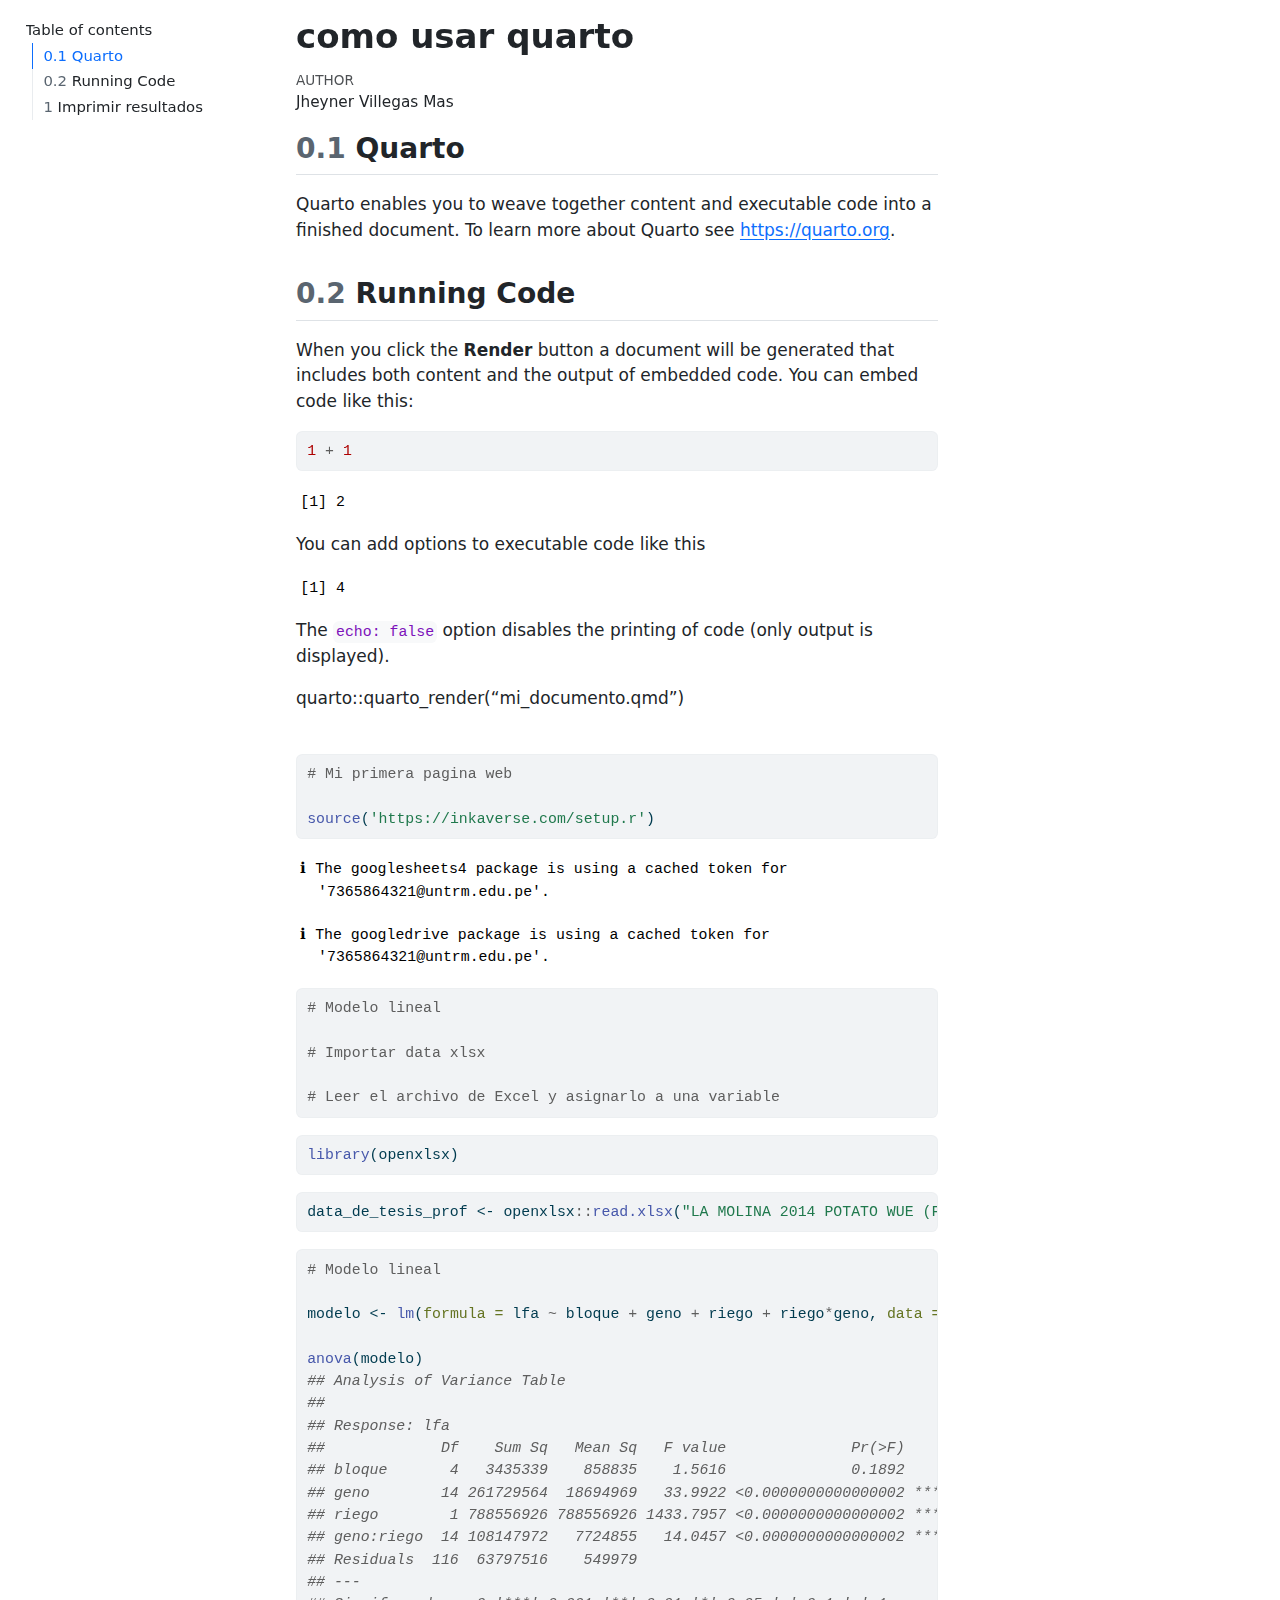
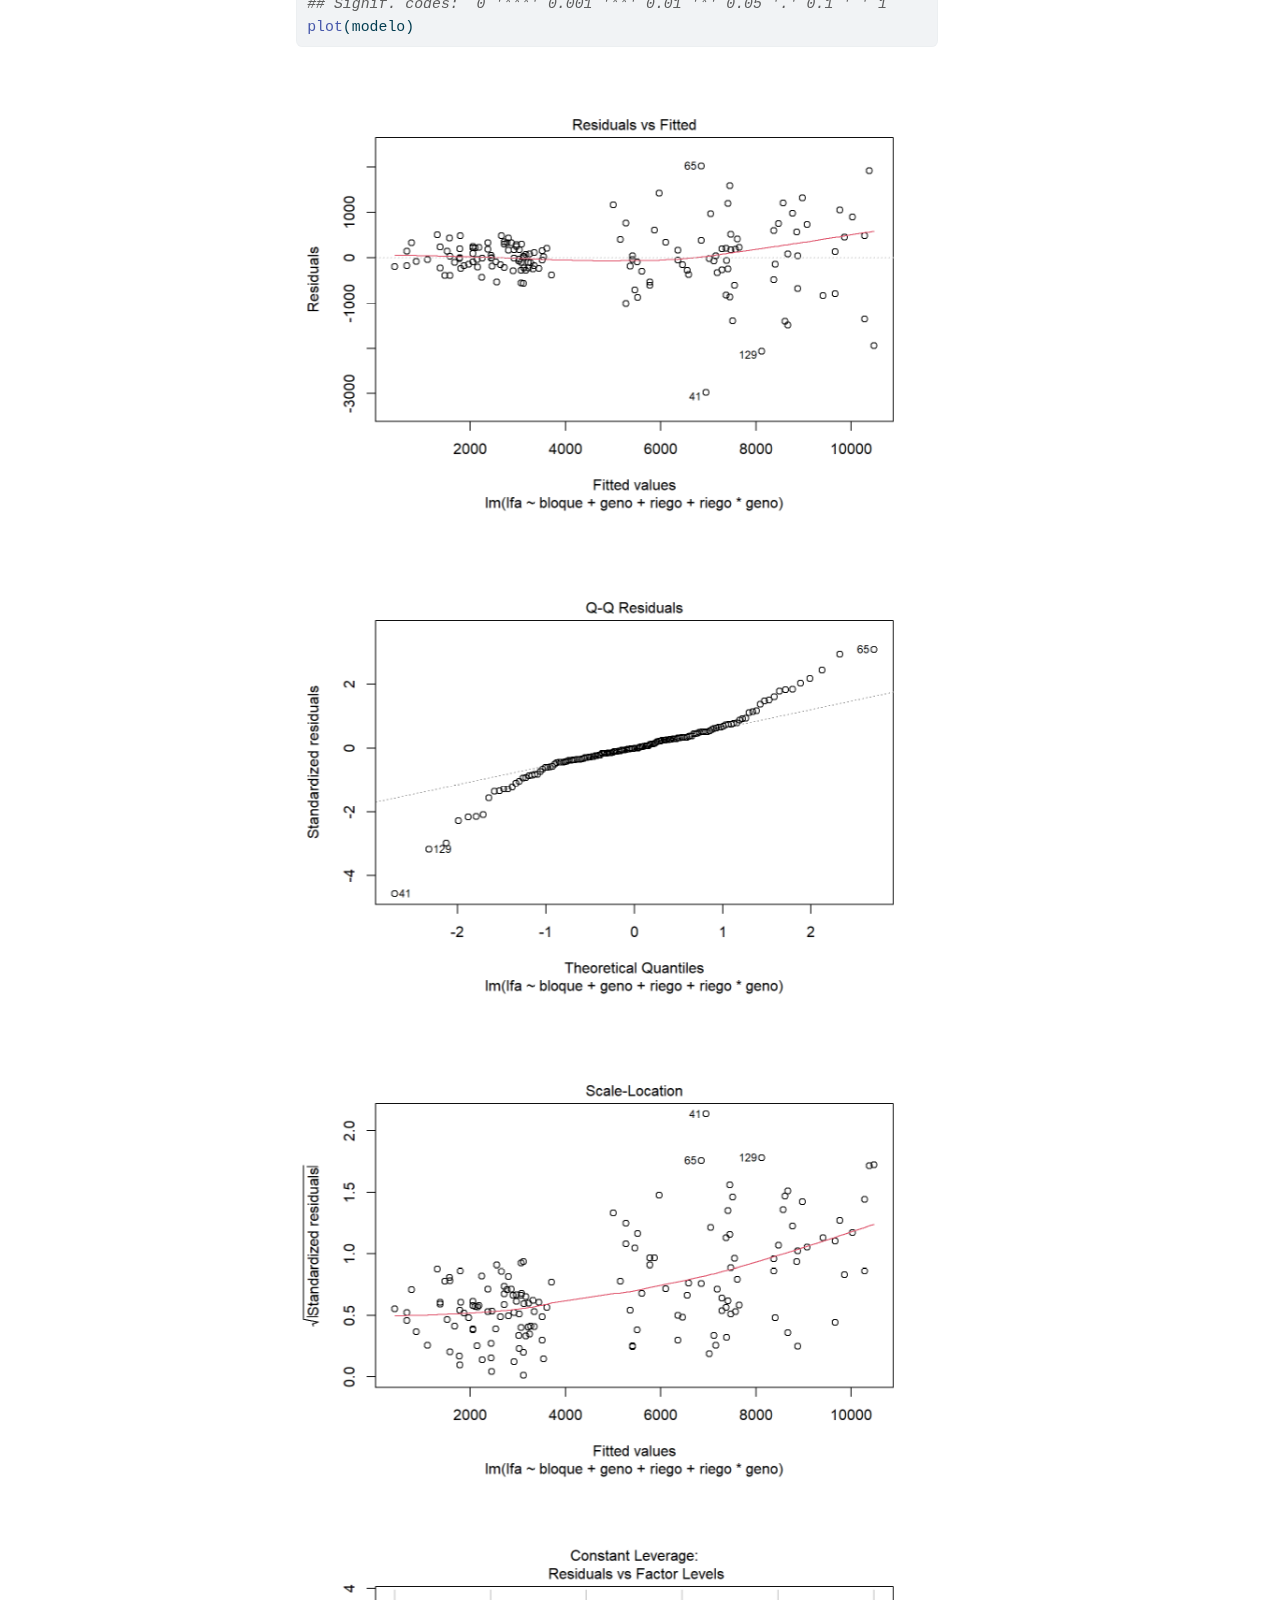
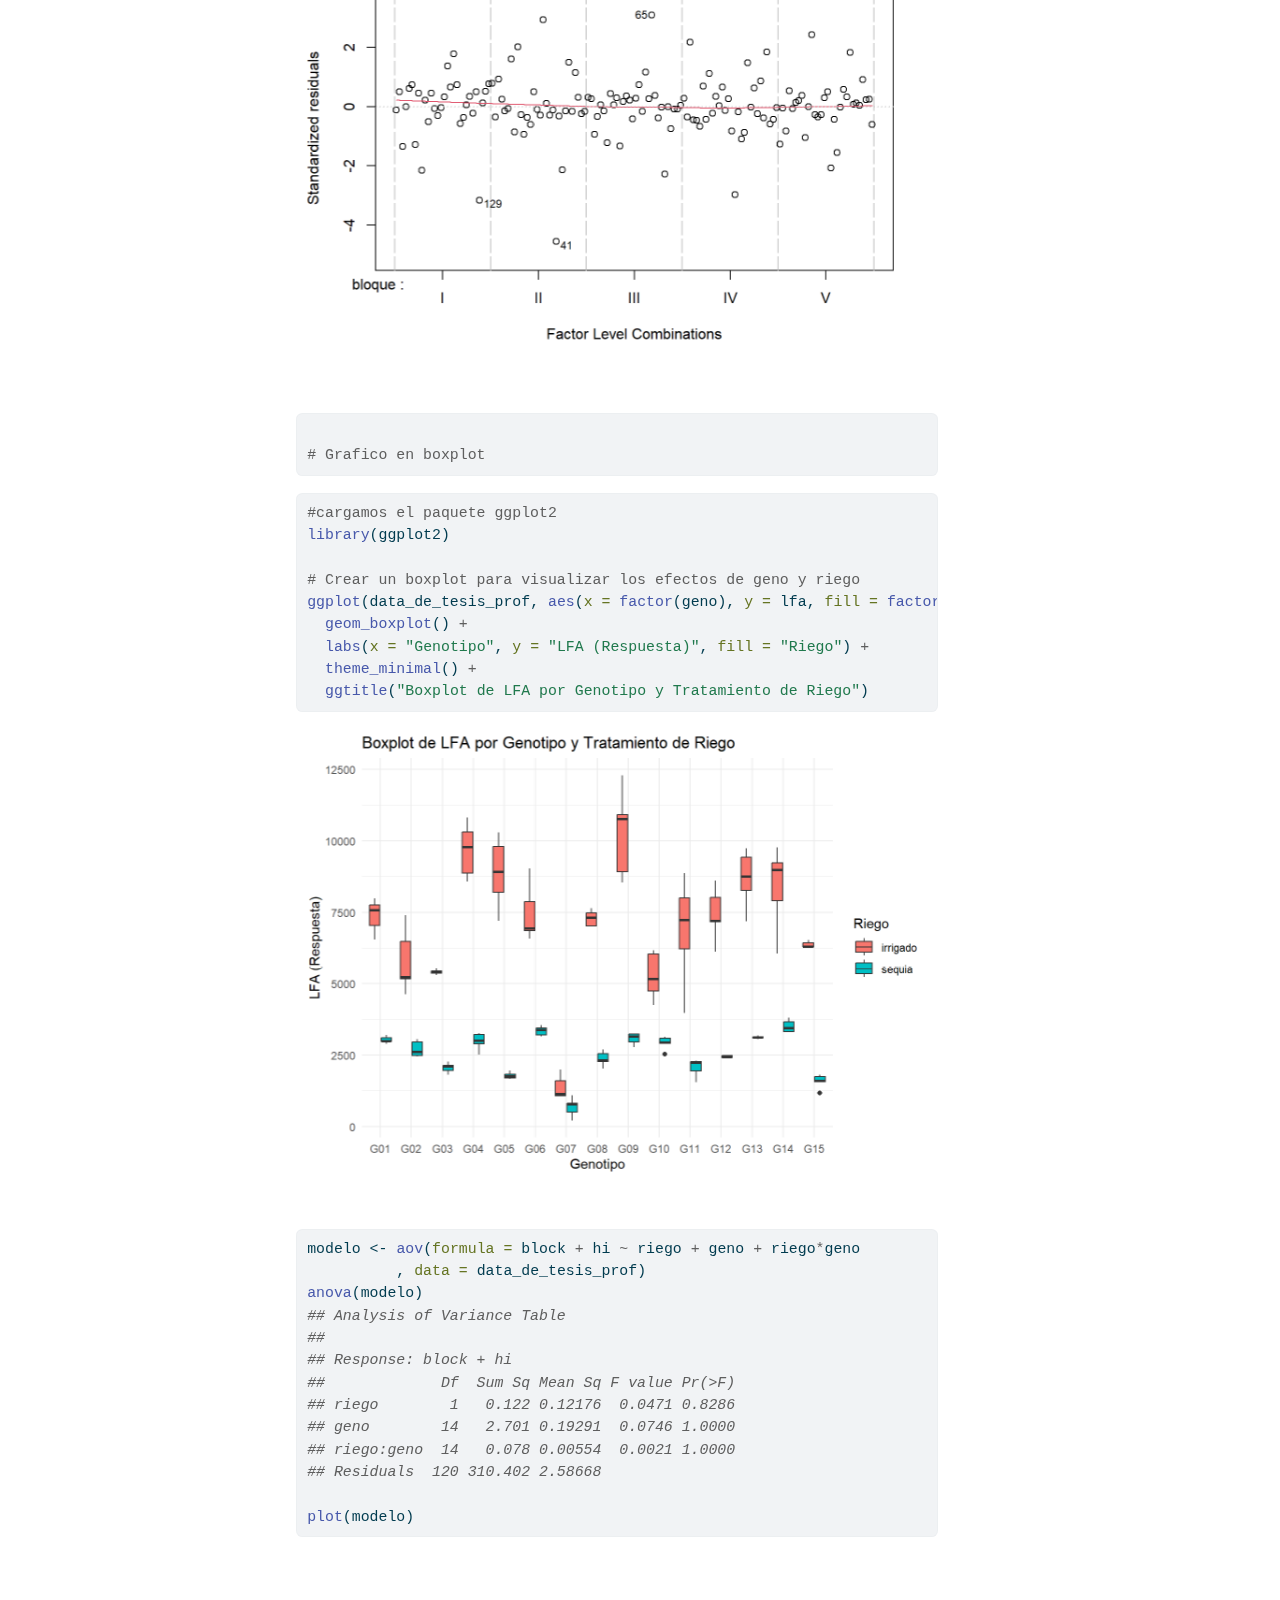
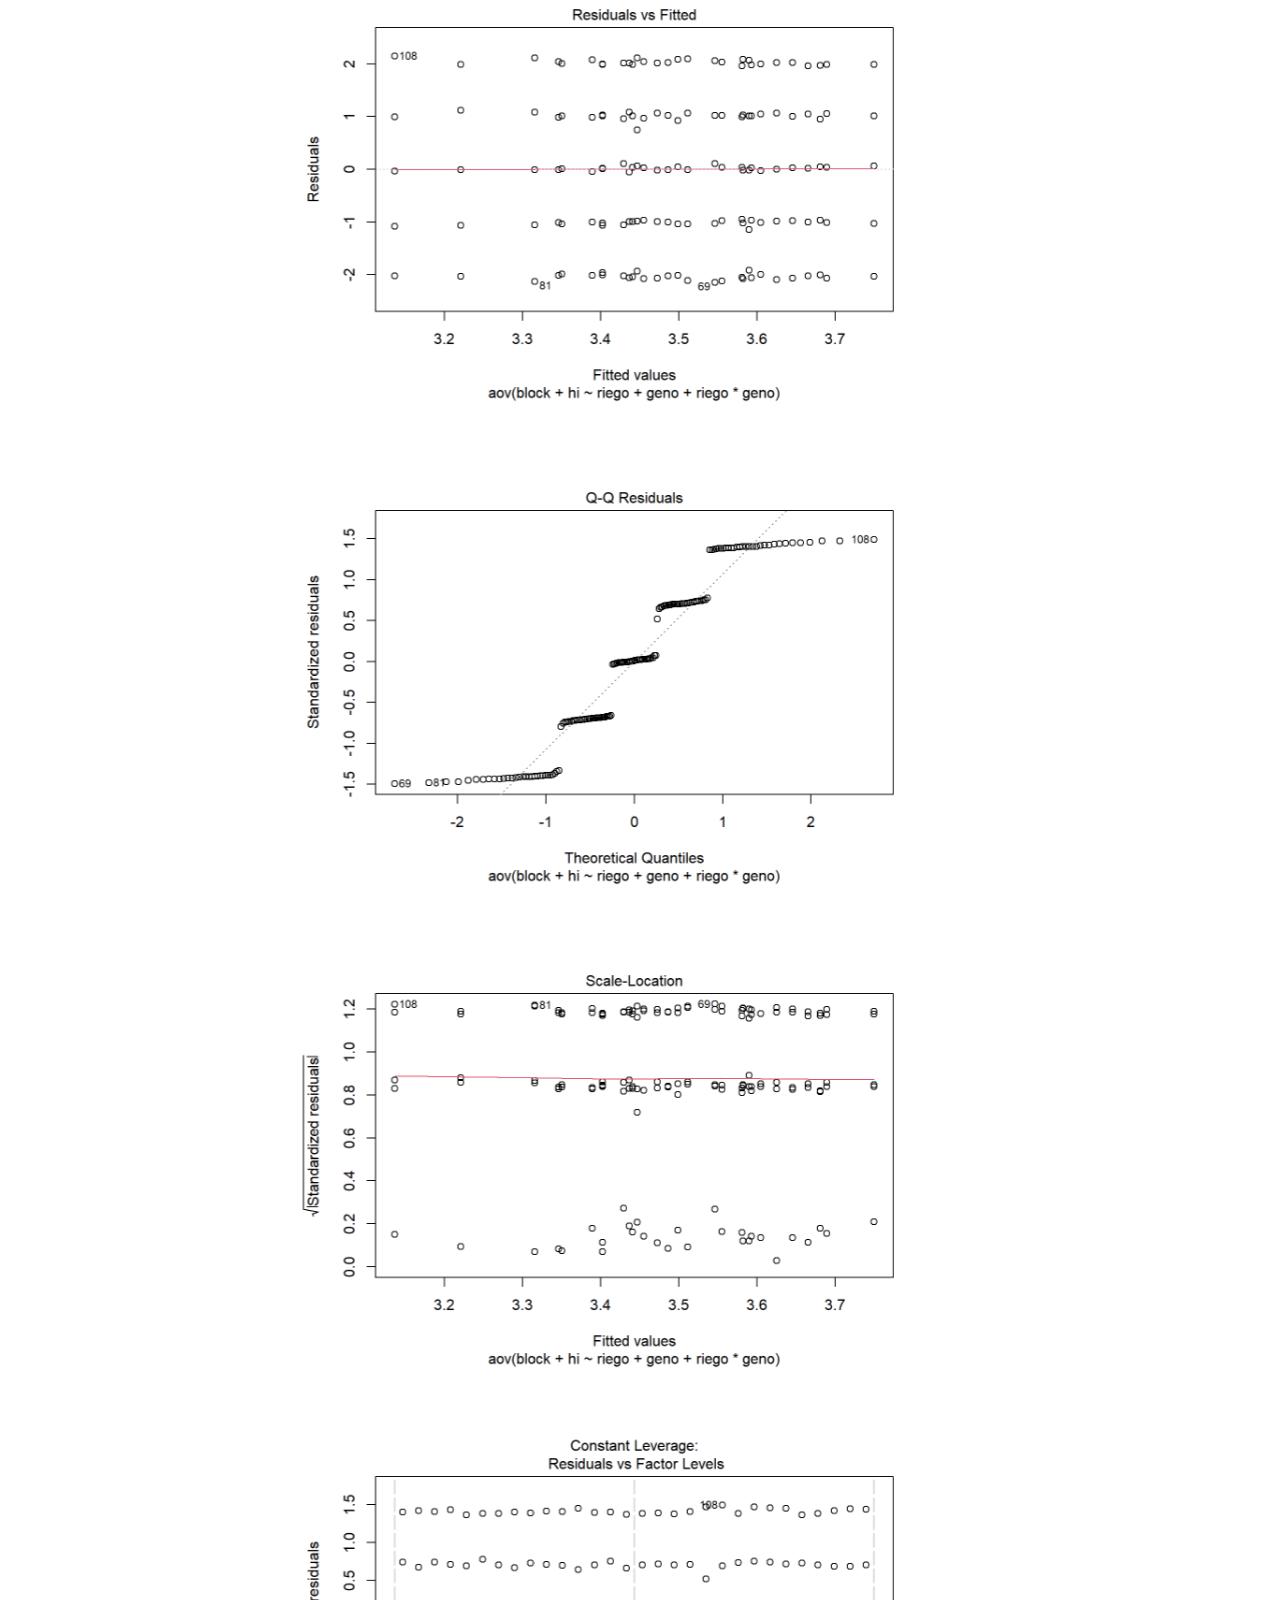
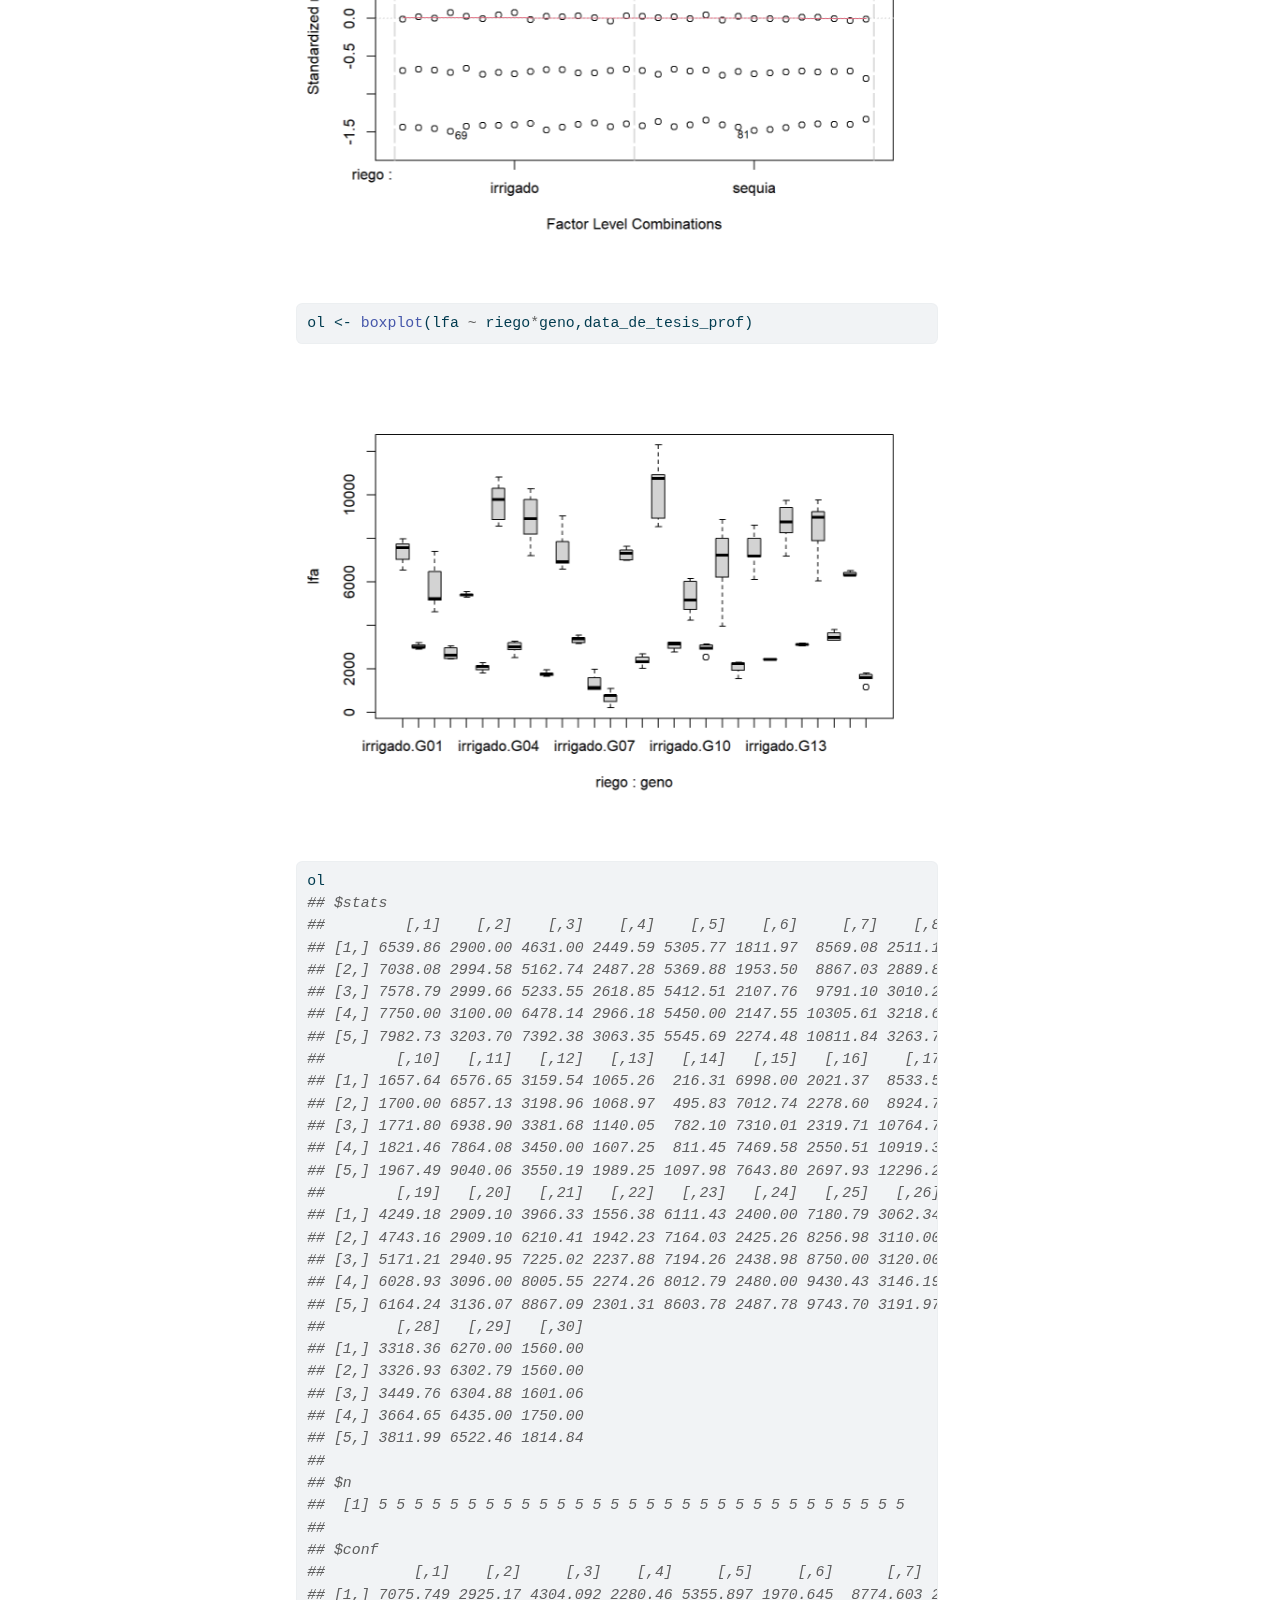
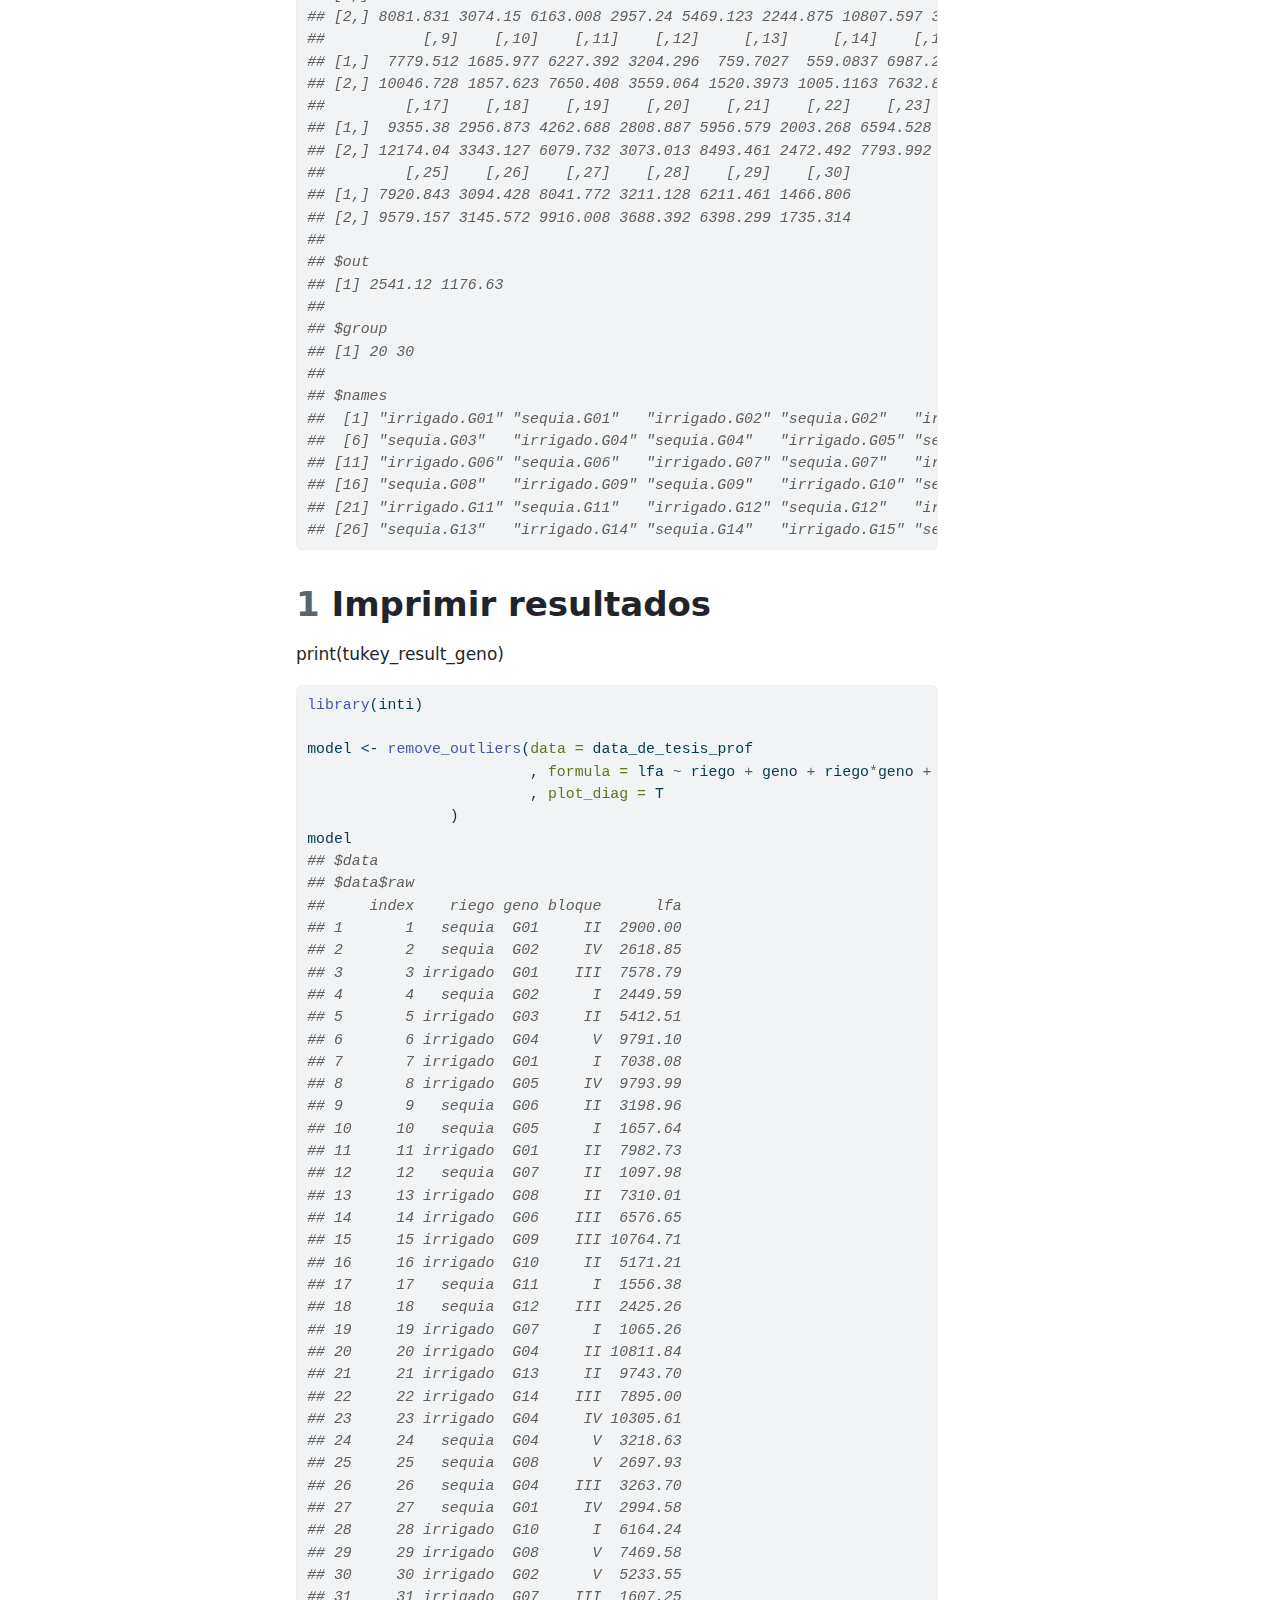
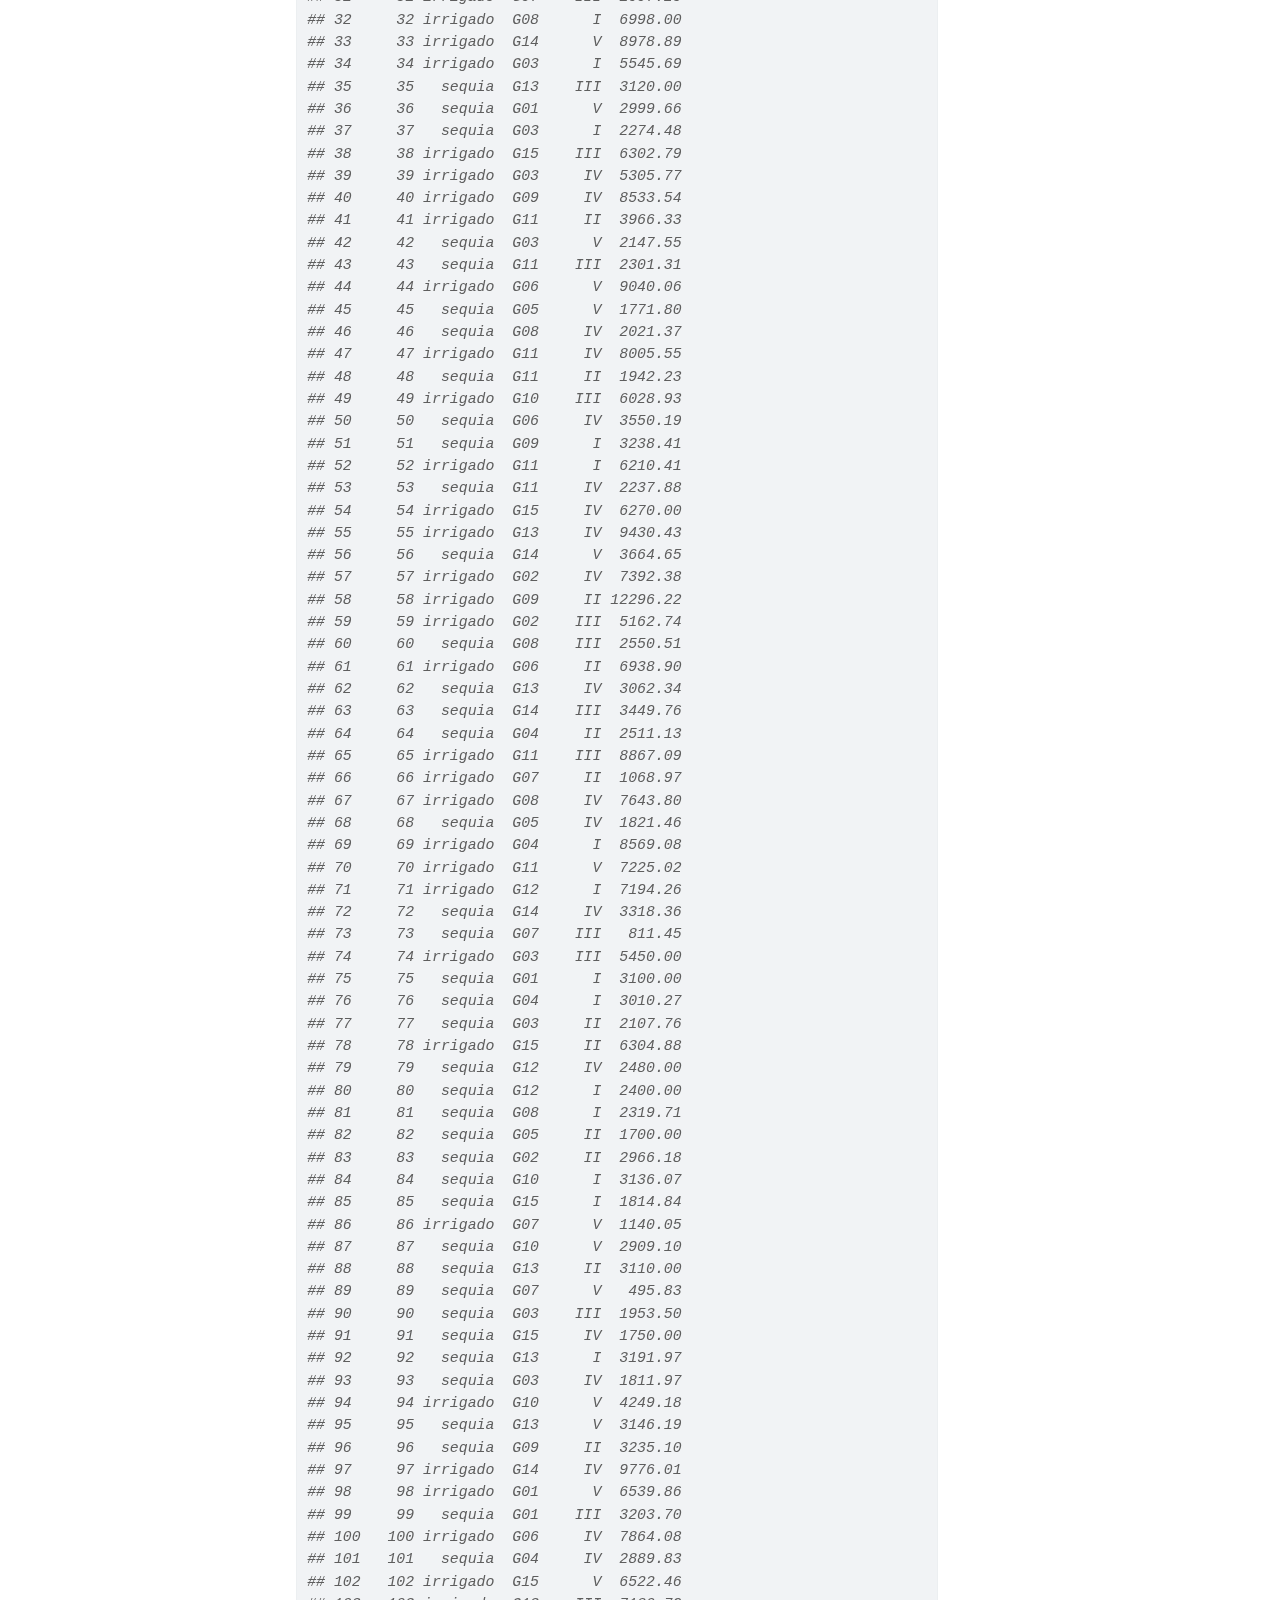
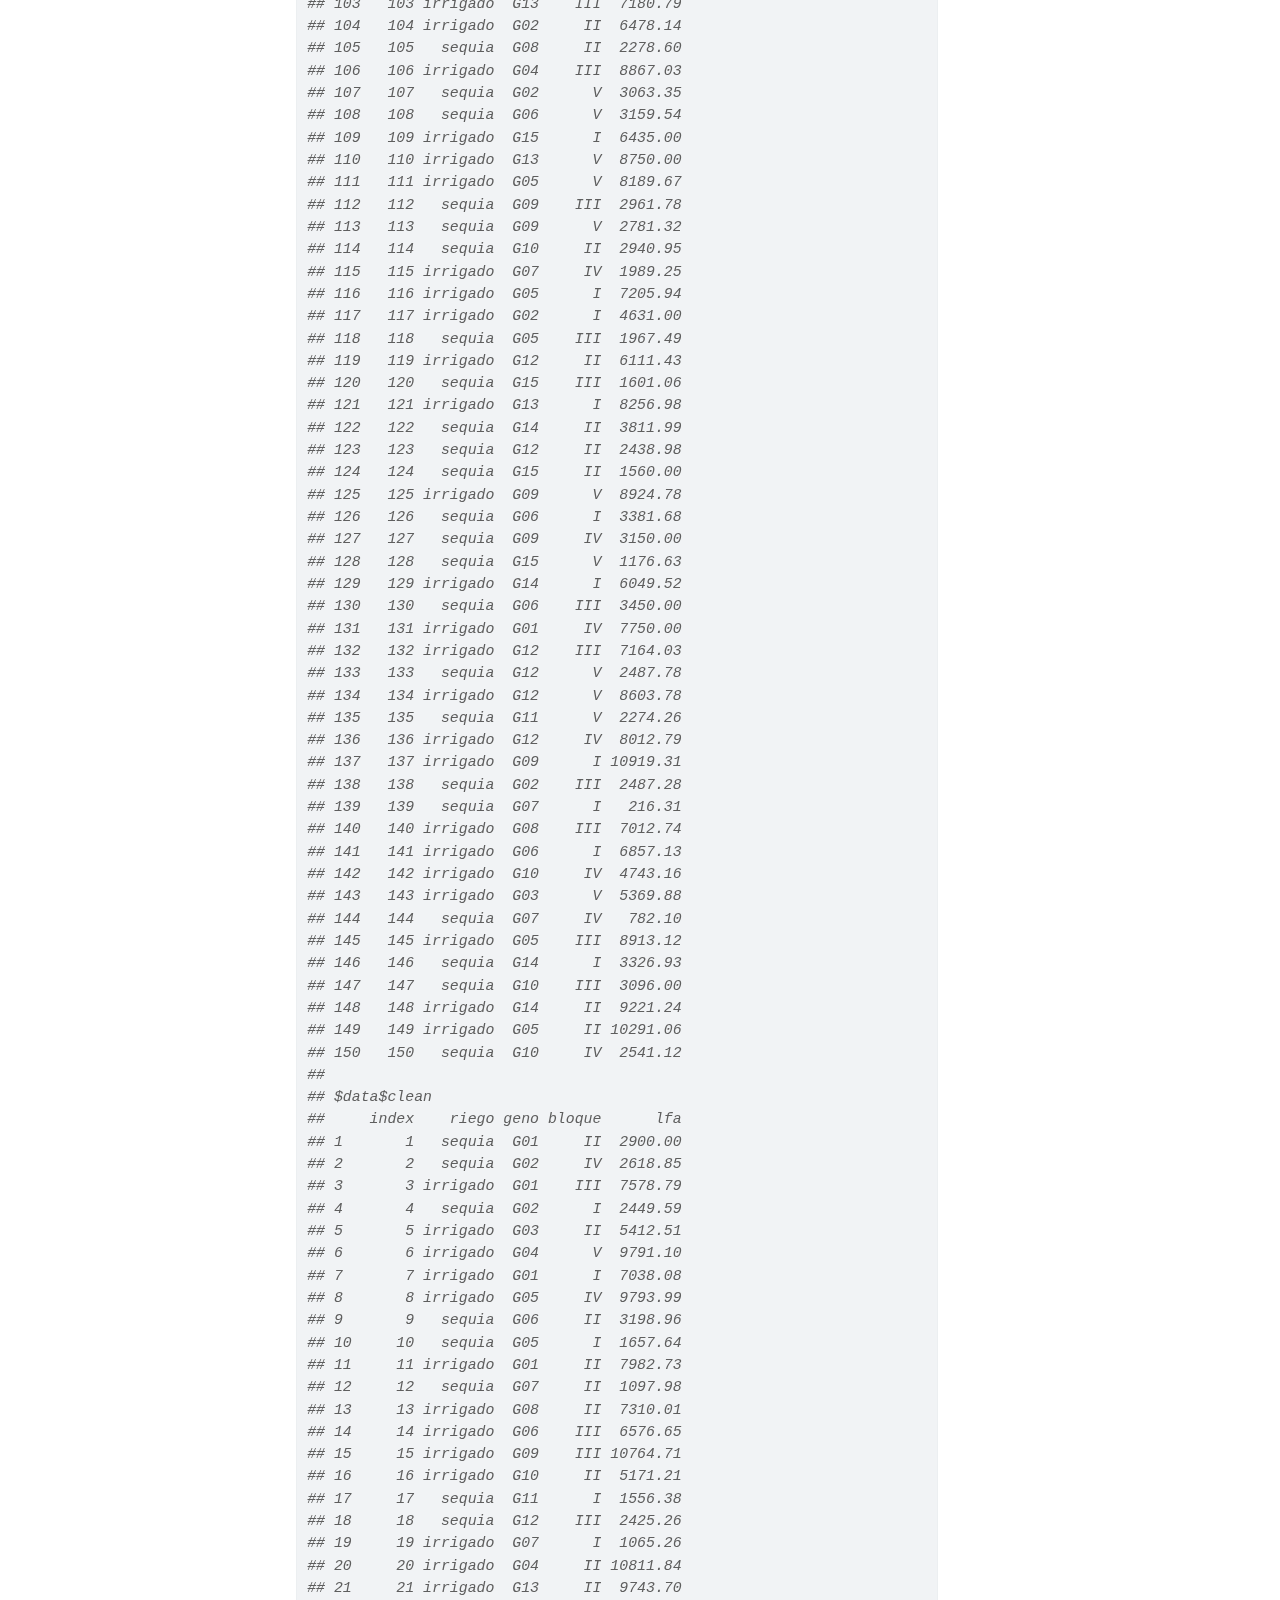
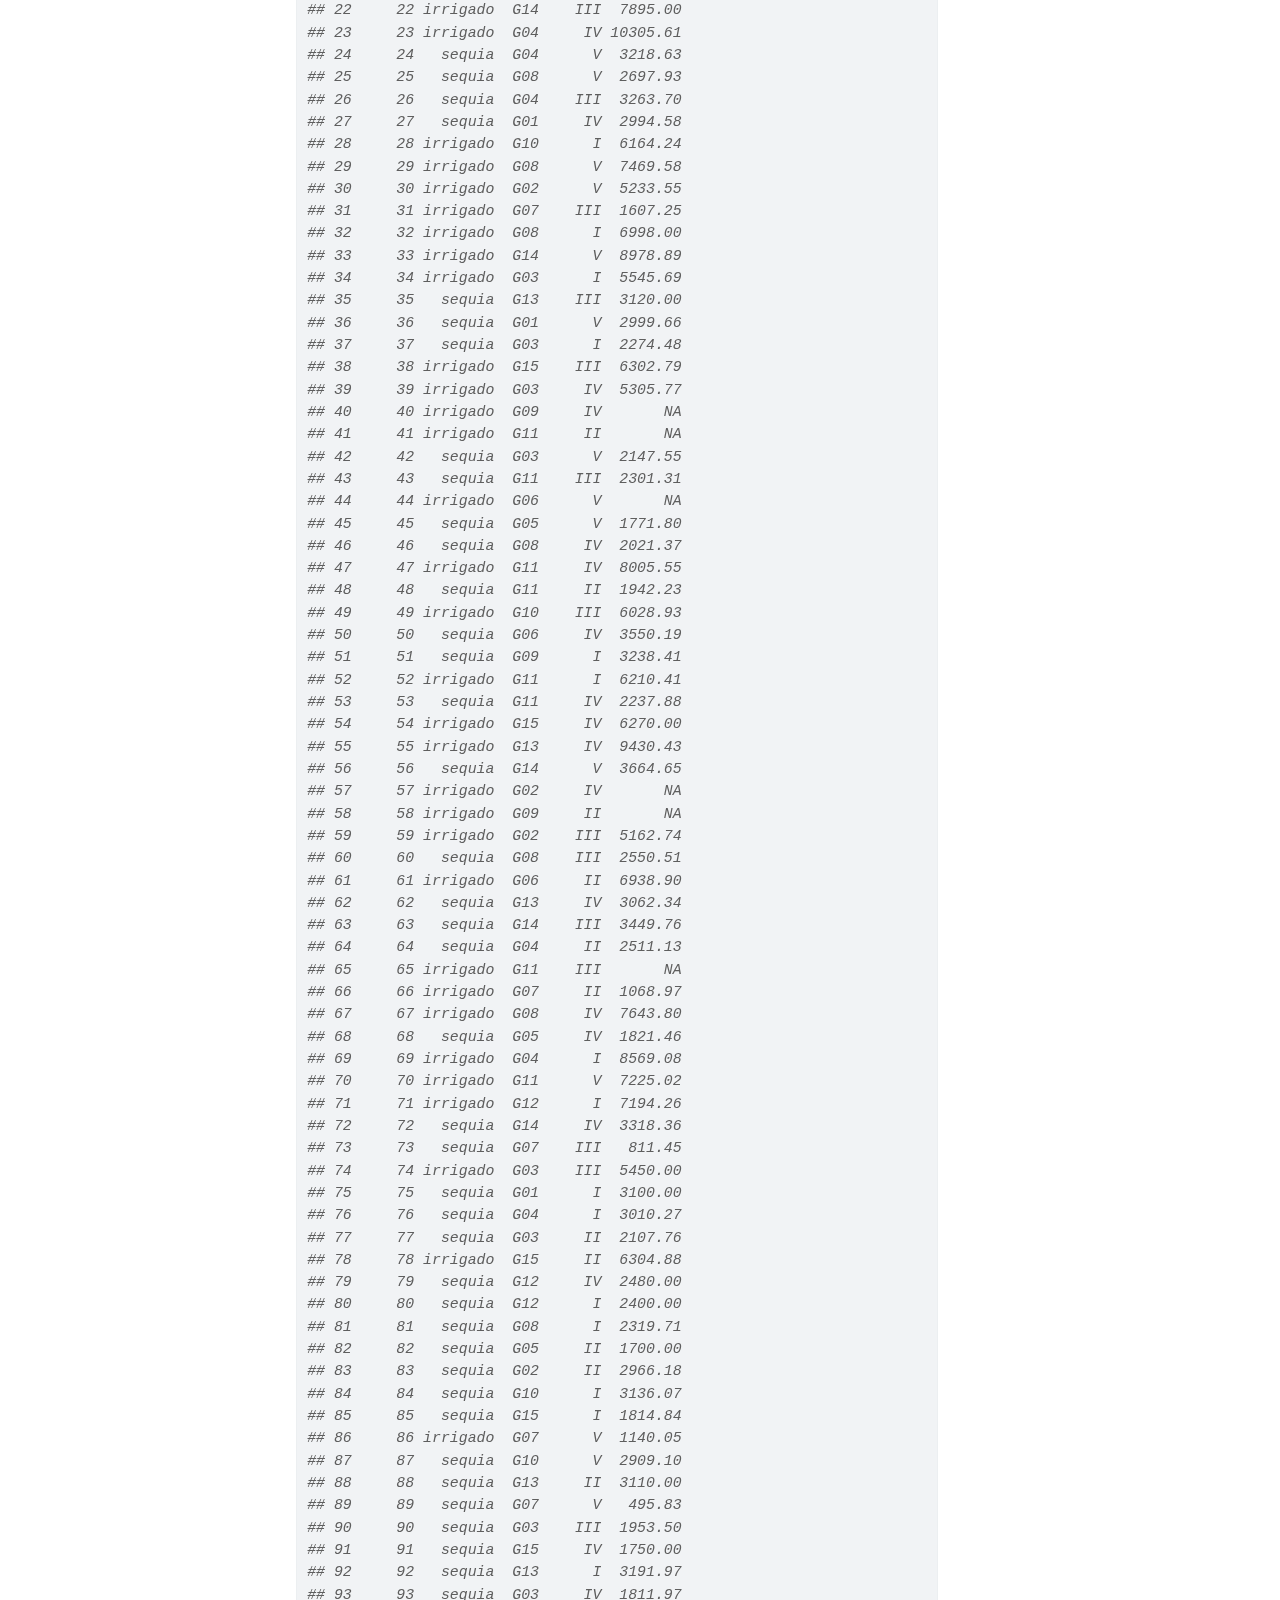
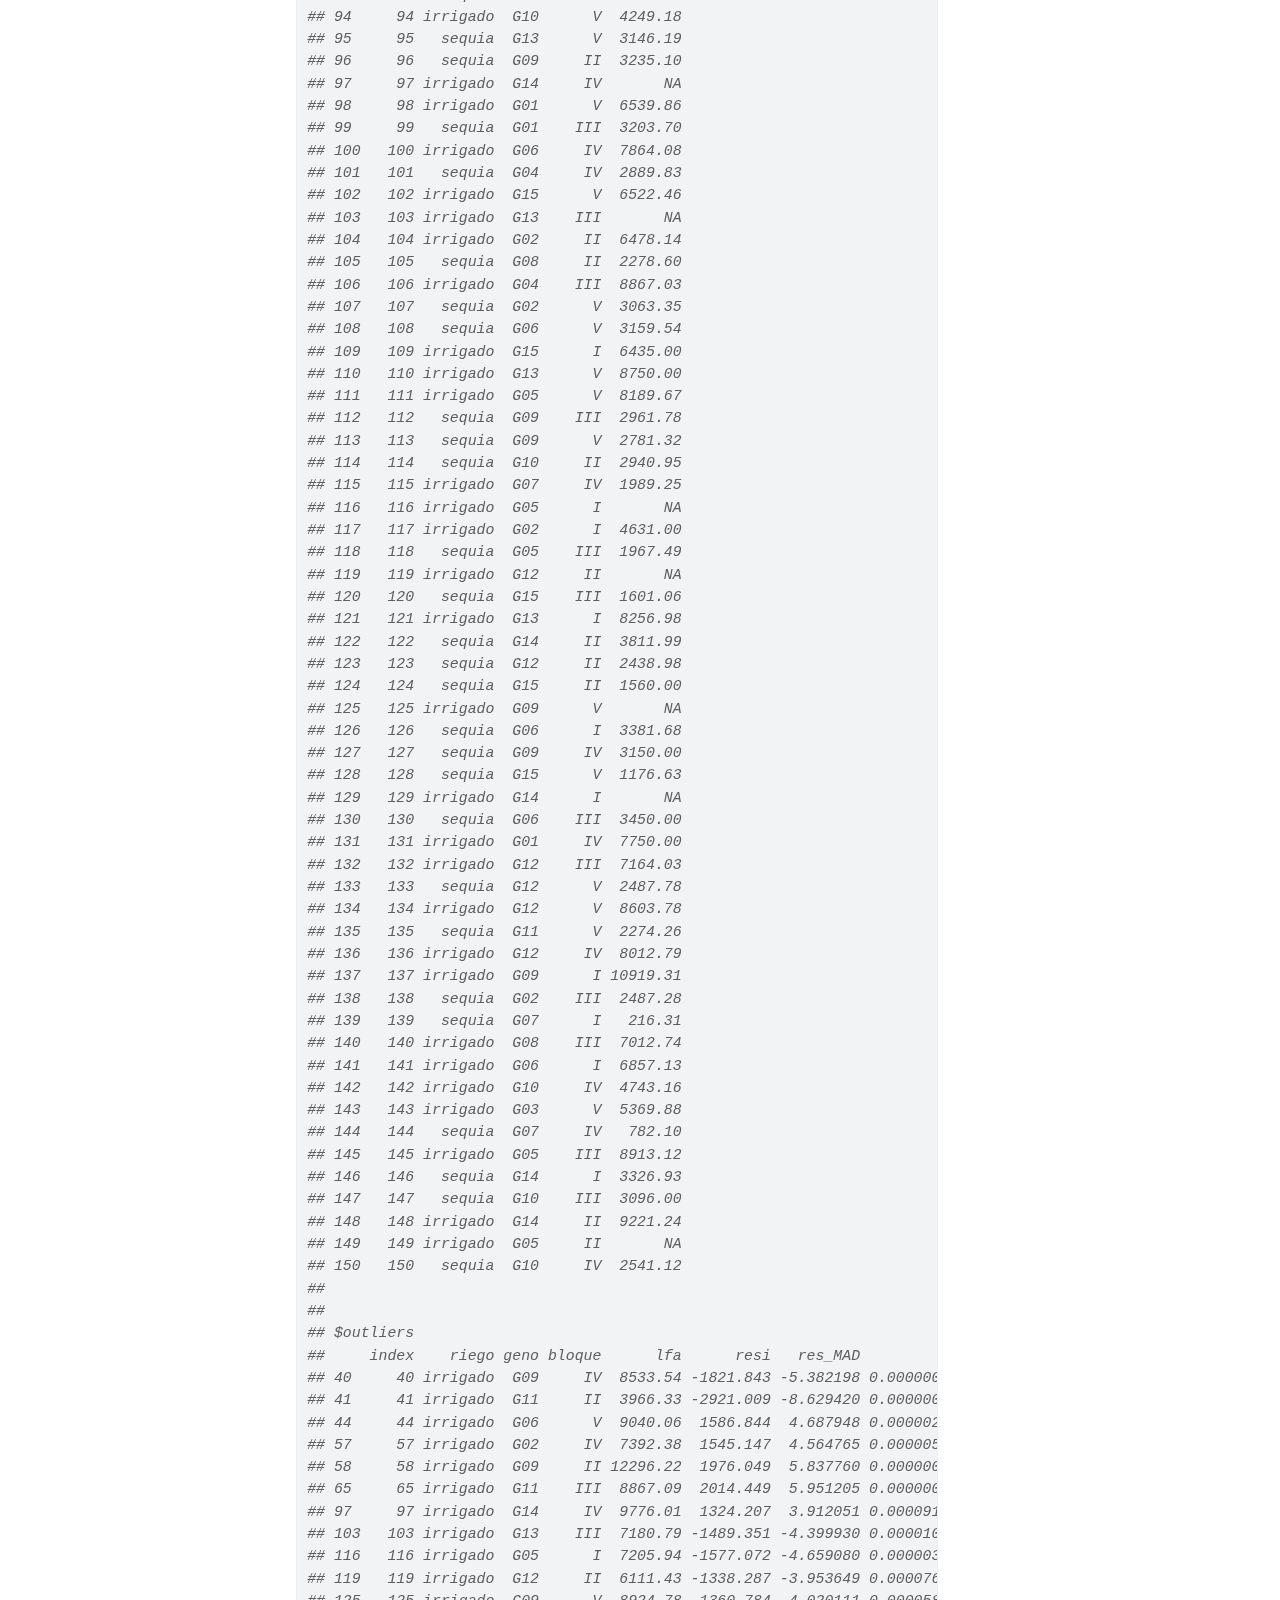
==== commit 06dda80f: "Mensaje de commit" ====
--- a/index.html
+++ b/index.html
@@ -3076,8 +3076,9 @@
     <h2 id="toc-title">Table of contents</h2>
    
   <ul>
-  <li><a href="#quarto" id="toc-quarto" class="nav-link active" data-scroll-target="#quarto"><span class="header-section-number">1</span> Quarto</a></li>
-  <li><a href="#running-code" id="toc-running-code" class="nav-link" data-scroll-target="#running-code"><span class="header-section-number">2</span> Running Code</a></li>
+  <li><a href="#quarto" id="toc-quarto" class="nav-link active" data-scroll-target="#quarto"><span class="header-section-number">0.1</span> Quarto</a></li>
+  <li><a href="#running-code" id="toc-running-code" class="nav-link" data-scroll-target="#running-code"><span class="header-section-number">0.2</span> Running Code</a></li>
+  <li><a href="#imprimir-resultados" id="toc-imprimir-resultados" class="nav-link" data-scroll-target="#imprimir-resultados"><span class="header-section-number">1</span> Imprimir resultados</a></li>
   </ul>
 </nav>
 </div>
@@ -3110,12 +3111,12 @@
 </header>
 
 
-<section id="quarto" class="level2" data-number="1">
-<h2 data-number="1" class="anchored" data-anchor-id="quarto"><span class="header-section-number">1</span> Quarto</h2>
+<section id="quarto" class="level2" data-number="0.1">
+<h2 data-number="0.1" class="anchored" data-anchor-id="quarto"><span class="header-section-number">0.1</span> Quarto</h2>
 <p>Quarto enables you to weave together content and executable code into a finished document. To learn more about Quarto see <a href="https://quarto.org" class="uri">https://quarto.org</a>.</p>
 </section>
-<section id="running-code" class="level2" data-number="2">
-<h2 data-number="2" class="anchored" data-anchor-id="running-code"><span class="header-section-number">2</span> Running Code</h2>
+<section id="running-code" class="level2" data-number="0.2">
+<h2 data-number="0.2" class="anchored" data-anchor-id="running-code"><span class="header-section-number">0.2</span> Running Code</h2>
 <p>When you click the <strong>Render</strong> button a document will be generated that includes both content and the output of embedded code. You can embed code like this:</p>
 <div class="cell">
 <div class="sourceCode cell-code" id="cb1"><pre class="sourceCode r code-with-copy"><code class="sourceCode r"><span id="cb1-1"><a href="#cb1-1" aria-hidden="true" tabindex="-1"></a><span class="dv">1</span> <span class="sc">+</span> <span class="dv">1</span></span></code><button title="Copy to Clipboard" class="code-copy-button"><i class="bi"></i></button></pre></div>
@@ -3130,7 +3131,1702 @@
 </div>
 </div>
 <p>The <code>echo: false</code> option disables the printing of code (only output is displayed).</p>
-<p>quarto::quarto_render(“mi_documento.qmd”)</p>
+<p>quarto::quarto_render(“mi_documento.qmd”)<br>
+<br>
+</p>
+<div class="cell">
+<div class="sourceCode cell-code" id="cb4"><pre class="sourceCode r code-with-copy"><code class="sourceCode r"><span id="cb4-1"><a href="#cb4-1" aria-hidden="true" tabindex="-1"></a><span class="co"># Mi primera pagina web</span></span>
+<span id="cb4-2"><a href="#cb4-2" aria-hidden="true" tabindex="-1"></a></span>
+<span id="cb4-3"><a href="#cb4-3" aria-hidden="true" tabindex="-1"></a><span class="fu">source</span>(<span class="st">&#39;https://inkaverse.com/setup.r&#39;</span>)</span></code><button title="Copy to Clipboard" class="code-copy-button"><i class="bi"></i></button></pre></div>
+<div class="cell-output cell-output-stderr">
+<pre><code>ℹ The googlesheets4 package is using a cached token for
+  &#39;7365864321@untrm.edu.pe&#39;.</code></pre>
+</div>
+<div class="cell-output cell-output-stderr">
+<pre><code>ℹ The googledrive package is using a cached token for
+  &#39;7365864321@untrm.edu.pe&#39;.</code></pre>
+</div>
+<div class="sourceCode cell-code" id="cb7"><pre class="sourceCode r code-with-copy"><code class="sourceCode r"><span id="cb7-1"><a href="#cb7-1" aria-hidden="true" tabindex="-1"></a><span class="co"># Modelo lineal</span></span>
+<span id="cb7-2"><a href="#cb7-2" aria-hidden="true" tabindex="-1"></a></span>
+<span id="cb7-3"><a href="#cb7-3" aria-hidden="true" tabindex="-1"></a><span class="co"># Importar data xlsx</span></span>
+<span id="cb7-4"><a href="#cb7-4" aria-hidden="true" tabindex="-1"></a></span>
+<span id="cb7-5"><a href="#cb7-5" aria-hidden="true" tabindex="-1"></a><span class="co"># Leer el archivo de Excel y asignarlo a una variable</span></span></code><button title="Copy to Clipboard" class="code-copy-button"><i class="bi"></i></button></pre></div>
+</div>
+<div class="cell" data-layout-align="center">
+<div class="sourceCode cell-code" id="cb8"><pre class="sourceCode r code-with-copy"><code class="sourceCode r"><span id="cb8-1"><a href="#cb8-1" aria-hidden="true" tabindex="-1"></a><span class="fu">library</span>(openxlsx)</span></code><button title="Copy to Clipboard" class="code-copy-button"><i class="bi"></i></button></pre></div>
+</div>
+<div class="cell" data-layout-align="center">
+<div class="sourceCode cell-code" id="cb9"><pre class="sourceCode r code-with-copy"><code class="sourceCode r"><span id="cb9-1"><a href="#cb9-1" aria-hidden="true" tabindex="-1"></a>data_de_tesis_prof <span class="ot">&lt;-</span> openxlsx<span class="sc">::</span><span class="fu">read.xlsx</span>(<span class="st">&quot;LA MOLINA 2014 POTATO WUE (FB).xlsx&quot;</span>, <span class="at">sheet =</span> <span class="st">&quot;fb&quot;</span>)</span></code><button title="Copy to Clipboard" class="code-copy-button"><i class="bi"></i></button></pre></div>
+</div>
+<div class="cell" data-layout-align="center">
+<div class="sourceCode cell-code" id="cb10"><pre class="sourceCode r code-with-copy"><code class="sourceCode r"><span id="cb10-1"><a href="#cb10-1" aria-hidden="true" tabindex="-1"></a><span class="co"># Modelo lineal</span></span>
+<span id="cb10-2"><a href="#cb10-2" aria-hidden="true" tabindex="-1"></a></span>
+<span id="cb10-3"><a href="#cb10-3" aria-hidden="true" tabindex="-1"></a>modelo <span class="ot">&lt;-</span> <span class="fu">lm</span>(<span class="at">formula =</span> lfa <span class="sc">~</span> bloque <span class="sc">+</span> geno <span class="sc">+</span> riego <span class="sc">+</span> riego<span class="sc">*</span>geno, <span class="at">data =</span> data_de_tesis_prof)</span>
+<span id="cb10-4"><a href="#cb10-4" aria-hidden="true" tabindex="-1"></a></span>
+<span id="cb10-5"><a href="#cb10-5" aria-hidden="true" tabindex="-1"></a><span class="fu">anova</span>(modelo)</span>
+<span id="cb10-6"><a href="#cb10-6" aria-hidden="true" tabindex="-1"></a><span class="do">## Analysis of Variance Table</span></span>
+<span id="cb10-7"><a href="#cb10-7" aria-hidden="true" tabindex="-1"></a><span class="do">## </span></span>
+<span id="cb10-8"><a href="#cb10-8" aria-hidden="true" tabindex="-1"></a><span class="do">## Response: lfa</span></span>
+<span id="cb10-9"><a href="#cb10-9" aria-hidden="true" tabindex="-1"></a><span class="do">##             Df    Sum Sq   Mean Sq   F value              Pr(&gt;F)    </span></span>
+<span id="cb10-10"><a href="#cb10-10" aria-hidden="true" tabindex="-1"></a><span class="do">## bloque       4   3435339    858835    1.5616              0.1892    </span></span>
+<span id="cb10-11"><a href="#cb10-11" aria-hidden="true" tabindex="-1"></a><span class="do">## geno        14 261729564  18694969   33.9922 &lt;0.0000000000000002 ***</span></span>
+<span id="cb10-12"><a href="#cb10-12" aria-hidden="true" tabindex="-1"></a><span class="do">## riego        1 788556926 788556926 1433.7957 &lt;0.0000000000000002 ***</span></span>
+<span id="cb10-13"><a href="#cb10-13" aria-hidden="true" tabindex="-1"></a><span class="do">## geno:riego  14 108147972   7724855   14.0457 &lt;0.0000000000000002 ***</span></span>
+<span id="cb10-14"><a href="#cb10-14" aria-hidden="true" tabindex="-1"></a><span class="do">## Residuals  116  63797516    549979                                  </span></span>
+<span id="cb10-15"><a href="#cb10-15" aria-hidden="true" tabindex="-1"></a><span class="do">## ---</span></span>
+<span id="cb10-16"><a href="#cb10-16" aria-hidden="true" tabindex="-1"></a><span class="do">## Signif. codes:  0 &#39;***&#39; 0.001 &#39;**&#39; 0.01 &#39;*&#39; 0.05 &#39;.&#39; 0.1 &#39; &#39; 1</span></span>
+<span id="cb10-17"><a href="#cb10-17" aria-hidden="true" tabindex="-1"></a><span class="fu">plot</span>(modelo)</span></code><button title="Copy to Clipboard" class="code-copy-button"><i class="bi"></i></button></pre></div>
+<div class="cell-output-display">
+<div class="quarto-figure quarto-figure-center">
+<figure class="figure">
+<p><img src="[data-uri]" class="img-fluid quarto-figure quarto-figure-center figure-img" style="width:98.0%"></p>
+</figure>
+</div>
+</div>
+<div class="cell-output-display">
+<div class="quarto-figure quarto-figure-center">
+<figure class="figure">
+<p><img src="[data-uri]" class="img-fluid quarto-figure quarto-figure-center figure-img" style="width:98.0%"></p>
+</figure>
+</div>
+</div>
+<div class="cell-output-display">
+<div class="quarto-figure quarto-figure-center">
+<figure class="figure">
+<p><img src="[data-uri]" class="img-fluid quarto-figure quarto-figure-center figure-img" style="width:98.0%"></p>
+</figure>
+</div>
+</div>
+<div class="cell-output-display">
+<div class="quarto-figure quarto-figure-center">
+<figure class="figure">
+<p><img src="[data-uri]" class="img-fluid quarto-figure quarto-figure-center figure-img" style="width:98.0%"></p>
+</figure>
+</div>
+</div>
+<div class="sourceCode cell-code" id="cb11"><pre class="sourceCode r code-with-copy"><code class="sourceCode r"><span id="cb11-1"><a href="#cb11-1" aria-hidden="true" tabindex="-1"></a></span>
+<span id="cb11-2"><a href="#cb11-2" aria-hidden="true" tabindex="-1"></a><span class="co"># Grafico en boxplot</span></span></code><button title="Copy to Clipboard" class="code-copy-button"><i class="bi"></i></button></pre></div>
+</div>
+<div class="cell" data-layout-align="center">
+<div class="sourceCode cell-code" id="cb12"><pre class="sourceCode r code-with-copy"><code class="sourceCode r"><span id="cb12-1"><a href="#cb12-1" aria-hidden="true" tabindex="-1"></a><span class="co">#cargamos el paquete ggplot2</span></span>
+<span id="cb12-2"><a href="#cb12-2" aria-hidden="true" tabindex="-1"></a><span class="fu">library</span>(ggplot2)</span>
+<span id="cb12-3"><a href="#cb12-3" aria-hidden="true" tabindex="-1"></a></span>
+<span id="cb12-4"><a href="#cb12-4" aria-hidden="true" tabindex="-1"></a><span class="co"># Crear un boxplot para visualizar los efectos de geno y riego</span></span>
+<span id="cb12-5"><a href="#cb12-5" aria-hidden="true" tabindex="-1"></a><span class="fu">ggplot</span>(data_de_tesis_prof, <span class="fu">aes</span>(<span class="at">x =</span> <span class="fu">factor</span>(geno), <span class="at">y =</span> lfa, <span class="at">fill =</span> <span class="fu">factor</span>(riego))) <span class="sc">+</span></span>
+<span id="cb12-6"><a href="#cb12-6" aria-hidden="true" tabindex="-1"></a>  <span class="fu">geom_boxplot</span>() <span class="sc">+</span></span>
+<span id="cb12-7"><a href="#cb12-7" aria-hidden="true" tabindex="-1"></a>  <span class="fu">labs</span>(<span class="at">x =</span> <span class="st">&quot;Genotipo&quot;</span>, <span class="at">y =</span> <span class="st">&quot;LFA (Respuesta)&quot;</span>, <span class="at">fill =</span> <span class="st">&quot;Riego&quot;</span>) <span class="sc">+</span></span>
+<span id="cb12-8"><a href="#cb12-8" aria-hidden="true" tabindex="-1"></a>  <span class="fu">theme_minimal</span>() <span class="sc">+</span></span>
+<span id="cb12-9"><a href="#cb12-9" aria-hidden="true" tabindex="-1"></a>  <span class="fu">ggtitle</span>(<span class="st">&quot;Boxplot de LFA por Genotipo y Tratamiento de Riego&quot;</span>)</span></code><button title="Copy to Clipboard" class="code-copy-button"><i class="bi"></i></button></pre></div>
+<div class="cell-output-display">
+<div class="quarto-figure quarto-figure-center">
+<figure class="figure">
+<p><img src="[data-uri]" class="img-fluid quarto-figure quarto-figure-center figure-img" style="width:98.0%"></p>
+</figure>
+</div>
+</div>
+</div>
+<div class="cell" data-layout-align="center">
+<div class="sourceCode cell-code" id="cb13"><pre class="sourceCode r code-with-copy"><code class="sourceCode r"><span id="cb13-1"><a href="#cb13-1" aria-hidden="true" tabindex="-1"></a>modelo <span class="ot">&lt;-</span> <span class="fu">aov</span>(<span class="at">formula =</span> block <span class="sc">+</span> hi <span class="sc">~</span> riego <span class="sc">+</span> geno <span class="sc">+</span> riego<span class="sc">*</span>geno</span>
+<span id="cb13-2"><a href="#cb13-2" aria-hidden="true" tabindex="-1"></a>          , <span class="at">data =</span> data_de_tesis_prof)</span>
+<span id="cb13-3"><a href="#cb13-3" aria-hidden="true" tabindex="-1"></a><span class="fu">anova</span>(modelo)</span>
+<span id="cb13-4"><a href="#cb13-4" aria-hidden="true" tabindex="-1"></a><span class="do">## Analysis of Variance Table</span></span>
+<span id="cb13-5"><a href="#cb13-5" aria-hidden="true" tabindex="-1"></a><span class="do">## </span></span>
+<span id="cb13-6"><a href="#cb13-6" aria-hidden="true" tabindex="-1"></a><span class="do">## Response: block + hi</span></span>
+<span id="cb13-7"><a href="#cb13-7" aria-hidden="true" tabindex="-1"></a><span class="do">##             Df  Sum Sq Mean Sq F value Pr(&gt;F)</span></span>
+<span id="cb13-8"><a href="#cb13-8" aria-hidden="true" tabindex="-1"></a><span class="do">## riego        1   0.122 0.12176  0.0471 0.8286</span></span>
+<span id="cb13-9"><a href="#cb13-9" aria-hidden="true" tabindex="-1"></a><span class="do">## geno        14   2.701 0.19291  0.0746 1.0000</span></span>
+<span id="cb13-10"><a href="#cb13-10" aria-hidden="true" tabindex="-1"></a><span class="do">## riego:geno  14   0.078 0.00554  0.0021 1.0000</span></span>
+<span id="cb13-11"><a href="#cb13-11" aria-hidden="true" tabindex="-1"></a><span class="do">## Residuals  120 310.402 2.58668</span></span>
+<span id="cb13-12"><a href="#cb13-12" aria-hidden="true" tabindex="-1"></a></span>
+<span id="cb13-13"><a href="#cb13-13" aria-hidden="true" tabindex="-1"></a><span class="fu">plot</span>(modelo)</span></code><button title="Copy to Clipboard" class="code-copy-button"><i class="bi"></i></button></pre></div>
+<div class="cell-output-display">
+<div class="quarto-figure quarto-figure-center">
+<figure class="figure">
+<p><img src="[data-uri]" class="img-fluid quarto-figure quarto-figure-center figure-img" style="width:98.0%"></p>
+</figure>
+</div>
+</div>
+<div class="cell-output-display">
+<div class="quarto-figure quarto-figure-center">
+<figure class="figure">
+<p><img src="[data-uri]" class="img-fluid quarto-figure quarto-figure-center figure-img" style="width:98.0%"></p>
+</figure>
+</div>
+</div>
+<div class="cell-output-display">
+<div class="quarto-figure quarto-figure-center">
+<figure class="figure">
+<p><img src="[data-uri]" class="img-fluid quarto-figure quarto-figure-center figure-img" style="width:98.0%"></p>
+</figure>
+</div>
+</div>
+<div class="cell-output-display">
+<div class="quarto-figure quarto-figure-center">
+<figure class="figure">
+<p><img src="[data-uri]" class="img-fluid quarto-figure quarto-figure-center figure-img" style="width:98.0%"></p>
+</figure>
+</div>
+</div>
+</div>
+<div class="cell" data-layout-align="center">
+<div class="sourceCode cell-code" id="cb14"><pre class="sourceCode r code-with-copy"><code class="sourceCode r"><span id="cb14-1"><a href="#cb14-1" aria-hidden="true" tabindex="-1"></a>ol <span class="ot">&lt;-</span> <span class="fu">boxplot</span>(lfa <span class="sc">~</span> riego<span class="sc">*</span>geno,data_de_tesis_prof)</span></code><button title="Copy to Clipboard" class="code-copy-button"><i class="bi"></i></button></pre></div>
+<div class="cell-output-display">
+<div class="quarto-figure quarto-figure-center">
+<figure class="figure">
+<p><img src="[data-uri]" class="img-fluid quarto-figure quarto-figure-center figure-img" style="width:98.0%"></p>
+</figure>
+</div>
+</div>
+<div class="sourceCode cell-code" id="cb15"><pre class="sourceCode r code-with-copy"><code class="sourceCode r"><span id="cb15-1"><a href="#cb15-1" aria-hidden="true" tabindex="-1"></a>ol</span>
+<span id="cb15-2"><a href="#cb15-2" aria-hidden="true" tabindex="-1"></a><span class="do">## $stats</span></span>
+<span id="cb15-3"><a href="#cb15-3" aria-hidden="true" tabindex="-1"></a><span class="do">##         [,1]    [,2]    [,3]    [,4]    [,5]    [,6]     [,7]    [,8]     [,9]</span></span>
+<span id="cb15-4"><a href="#cb15-4" aria-hidden="true" tabindex="-1"></a><span class="do">## [1,] 6539.86 2900.00 4631.00 2449.59 5305.77 1811.97  8569.08 2511.13  7205.94</span></span>
+<span id="cb15-5"><a href="#cb15-5" aria-hidden="true" tabindex="-1"></a><span class="do">## [2,] 7038.08 2994.58 5162.74 2487.28 5369.88 1953.50  8867.03 2889.83  8189.67</span></span>
+<span id="cb15-6"><a href="#cb15-6" aria-hidden="true" tabindex="-1"></a><span class="do">## [3,] 7578.79 2999.66 5233.55 2618.85 5412.51 2107.76  9791.10 3010.27  8913.12</span></span>
+<span id="cb15-7"><a href="#cb15-7" aria-hidden="true" tabindex="-1"></a><span class="do">## [4,] 7750.00 3100.00 6478.14 2966.18 5450.00 2147.55 10305.61 3218.63  9793.99</span></span>
+<span id="cb15-8"><a href="#cb15-8" aria-hidden="true" tabindex="-1"></a><span class="do">## [5,] 7982.73 3203.70 7392.38 3063.35 5545.69 2274.48 10811.84 3263.70 10291.06</span></span>
+<span id="cb15-9"><a href="#cb15-9" aria-hidden="true" tabindex="-1"></a><span class="do">##        [,10]   [,11]   [,12]   [,13]   [,14]   [,15]   [,16]    [,17]   [,18]</span></span>
+<span id="cb15-10"><a href="#cb15-10" aria-hidden="true" tabindex="-1"></a><span class="do">## [1,] 1657.64 6576.65 3159.54 1065.26  216.31 6998.00 2021.37  8533.54 2781.32</span></span>
+<span id="cb15-11"><a href="#cb15-11" aria-hidden="true" tabindex="-1"></a><span class="do">## [2,] 1700.00 6857.13 3198.96 1068.97  495.83 7012.74 2278.60  8924.78 2961.78</span></span>
+<span id="cb15-12"><a href="#cb15-12" aria-hidden="true" tabindex="-1"></a><span class="do">## [3,] 1771.80 6938.90 3381.68 1140.05  782.10 7310.01 2319.71 10764.71 3150.00</span></span>
+<span id="cb15-13"><a href="#cb15-13" aria-hidden="true" tabindex="-1"></a><span class="do">## [4,] 1821.46 7864.08 3450.00 1607.25  811.45 7469.58 2550.51 10919.31 3235.10</span></span>
+<span id="cb15-14"><a href="#cb15-14" aria-hidden="true" tabindex="-1"></a><span class="do">## [5,] 1967.49 9040.06 3550.19 1989.25 1097.98 7643.80 2697.93 12296.22 3238.41</span></span>
+<span id="cb15-15"><a href="#cb15-15" aria-hidden="true" tabindex="-1"></a><span class="do">##        [,19]   [,20]   [,21]   [,22]   [,23]   [,24]   [,25]   [,26]   [,27]</span></span>
+<span id="cb15-16"><a href="#cb15-16" aria-hidden="true" tabindex="-1"></a><span class="do">## [1,] 4249.18 2909.10 3966.33 1556.38 6111.43 2400.00 7180.79 3062.34 6049.52</span></span>
+<span id="cb15-17"><a href="#cb15-17" aria-hidden="true" tabindex="-1"></a><span class="do">## [2,] 4743.16 2909.10 6210.41 1942.23 7164.03 2425.26 8256.98 3110.00 7895.00</span></span>
+<span id="cb15-18"><a href="#cb15-18" aria-hidden="true" tabindex="-1"></a><span class="do">## [3,] 5171.21 2940.95 7225.02 2237.88 7194.26 2438.98 8750.00 3120.00 8978.89</span></span>
+<span id="cb15-19"><a href="#cb15-19" aria-hidden="true" tabindex="-1"></a><span class="do">## [4,] 6028.93 3096.00 8005.55 2274.26 8012.79 2480.00 9430.43 3146.19 9221.24</span></span>
+<span id="cb15-20"><a href="#cb15-20" aria-hidden="true" tabindex="-1"></a><span class="do">## [5,] 6164.24 3136.07 8867.09 2301.31 8603.78 2487.78 9743.70 3191.97 9776.01</span></span>
+<span id="cb15-21"><a href="#cb15-21" aria-hidden="true" tabindex="-1"></a><span class="do">##        [,28]   [,29]   [,30]</span></span>
+<span id="cb15-22"><a href="#cb15-22" aria-hidden="true" tabindex="-1"></a><span class="do">## [1,] 3318.36 6270.00 1560.00</span></span>
+<span id="cb15-23"><a href="#cb15-23" aria-hidden="true" tabindex="-1"></a><span class="do">## [2,] 3326.93 6302.79 1560.00</span></span>
+<span id="cb15-24"><a href="#cb15-24" aria-hidden="true" tabindex="-1"></a><span class="do">## [3,] 3449.76 6304.88 1601.06</span></span>
+<span id="cb15-25"><a href="#cb15-25" aria-hidden="true" tabindex="-1"></a><span class="do">## [4,] 3664.65 6435.00 1750.00</span></span>
+<span id="cb15-26"><a href="#cb15-26" aria-hidden="true" tabindex="-1"></a><span class="do">## [5,] 3811.99 6522.46 1814.84</span></span>
+<span id="cb15-27"><a href="#cb15-27" aria-hidden="true" tabindex="-1"></a><span class="do">## </span></span>
+<span id="cb15-28"><a href="#cb15-28" aria-hidden="true" tabindex="-1"></a><span class="do">## $n</span></span>
+<span id="cb15-29"><a href="#cb15-29" aria-hidden="true" tabindex="-1"></a><span class="do">##  [1] 5 5 5 5 5 5 5 5 5 5 5 5 5 5 5 5 5 5 5 5 5 5 5 5 5 5 5 5 5 5</span></span>
+<span id="cb15-30"><a href="#cb15-30" aria-hidden="true" tabindex="-1"></a><span class="do">## </span></span>
+<span id="cb15-31"><a href="#cb15-31" aria-hidden="true" tabindex="-1"></a><span class="do">## $conf</span></span>
+<span id="cb15-32"><a href="#cb15-32" aria-hidden="true" tabindex="-1"></a><span class="do">##          [,1]    [,2]     [,3]    [,4]     [,5]     [,6]      [,7]     [,8]</span></span>
+<span id="cb15-33"><a href="#cb15-33" aria-hidden="true" tabindex="-1"></a><span class="do">## [1,] 7075.749 2925.17 4304.092 2280.46 5355.897 1970.645  8774.603 2777.941</span></span>
+<span id="cb15-34"><a href="#cb15-34" aria-hidden="true" tabindex="-1"></a><span class="do">## [2,] 8081.831 3074.15 6163.008 2957.24 5469.123 2244.875 10807.597 3242.599</span></span>
+<span id="cb15-35"><a href="#cb15-35" aria-hidden="true" tabindex="-1"></a><span class="do">##           [,9]    [,10]    [,11]    [,12]     [,13]     [,14]    [,15]    [,16]</span></span>
+<span id="cb15-36"><a href="#cb15-36" aria-hidden="true" tabindex="-1"></a><span class="do">## [1,]  7779.512 1685.977 6227.392 3204.296  759.7027  559.0837 6987.208 2127.579</span></span>
+<span id="cb15-37"><a href="#cb15-37" aria-hidden="true" tabindex="-1"></a><span class="do">## [2,] 10046.728 1857.623 7650.408 3559.064 1520.3973 1005.1163 7632.812 2511.841</span></span>
+<span id="cb15-38"><a href="#cb15-38" aria-hidden="true" tabindex="-1"></a><span class="do">##         [,17]    [,18]    [,19]    [,20]    [,21]    [,22]    [,23]    [,24]</span></span>
+<span id="cb15-39"><a href="#cb15-39" aria-hidden="true" tabindex="-1"></a><span class="do">## [1,]  9355.38 2956.873 4262.688 2808.887 5956.579 2003.268 6594.528 2400.301</span></span>
+<span id="cb15-40"><a href="#cb15-40" aria-hidden="true" tabindex="-1"></a><span class="do">## [2,] 12174.04 3343.127 6079.732 3073.013 8493.461 2472.492 7793.992 2477.659</span></span>
+<span id="cb15-41"><a href="#cb15-41" aria-hidden="true" tabindex="-1"></a><span class="do">##         [,25]    [,26]    [,27]    [,28]    [,29]    [,30]</span></span>
+<span id="cb15-42"><a href="#cb15-42" aria-hidden="true" tabindex="-1"></a><span class="do">## [1,] 7920.843 3094.428 8041.772 3211.128 6211.461 1466.806</span></span>
+<span id="cb15-43"><a href="#cb15-43" aria-hidden="true" tabindex="-1"></a><span class="do">## [2,] 9579.157 3145.572 9916.008 3688.392 6398.299 1735.314</span></span>
+<span id="cb15-44"><a href="#cb15-44" aria-hidden="true" tabindex="-1"></a><span class="do">## </span></span>
+<span id="cb15-45"><a href="#cb15-45" aria-hidden="true" tabindex="-1"></a><span class="do">## $out</span></span>
+<span id="cb15-46"><a href="#cb15-46" aria-hidden="true" tabindex="-1"></a><span class="do">## [1] 2541.12 1176.63</span></span>
+<span id="cb15-47"><a href="#cb15-47" aria-hidden="true" tabindex="-1"></a><span class="do">## </span></span>
+<span id="cb15-48"><a href="#cb15-48" aria-hidden="true" tabindex="-1"></a><span class="do">## $group</span></span>
+<span id="cb15-49"><a href="#cb15-49" aria-hidden="true" tabindex="-1"></a><span class="do">## [1] 20 30</span></span>
+<span id="cb15-50"><a href="#cb15-50" aria-hidden="true" tabindex="-1"></a><span class="do">## </span></span>
+<span id="cb15-51"><a href="#cb15-51" aria-hidden="true" tabindex="-1"></a><span class="do">## $names</span></span>
+<span id="cb15-52"><a href="#cb15-52" aria-hidden="true" tabindex="-1"></a><span class="do">##  [1] &quot;irrigado.G01&quot; &quot;sequia.G01&quot;   &quot;irrigado.G02&quot; &quot;sequia.G02&quot;   &quot;irrigado.G03&quot;</span></span>
+<span id="cb15-53"><a href="#cb15-53" aria-hidden="true" tabindex="-1"></a><span class="do">##  [6] &quot;sequia.G03&quot;   &quot;irrigado.G04&quot; &quot;sequia.G04&quot;   &quot;irrigado.G05&quot; &quot;sequia.G05&quot;  </span></span>
+<span id="cb15-54"><a href="#cb15-54" aria-hidden="true" tabindex="-1"></a><span class="do">## [11] &quot;irrigado.G06&quot; &quot;sequia.G06&quot;   &quot;irrigado.G07&quot; &quot;sequia.G07&quot;   &quot;irrigado.G08&quot;</span></span>
+<span id="cb15-55"><a href="#cb15-55" aria-hidden="true" tabindex="-1"></a><span class="do">## [16] &quot;sequia.G08&quot;   &quot;irrigado.G09&quot; &quot;sequia.G09&quot;   &quot;irrigado.G10&quot; &quot;sequia.G10&quot;  </span></span>
+<span id="cb15-56"><a href="#cb15-56" aria-hidden="true" tabindex="-1"></a><span class="do">## [21] &quot;irrigado.G11&quot; &quot;sequia.G11&quot;   &quot;irrigado.G12&quot; &quot;sequia.G12&quot;   &quot;irrigado.G13&quot;</span></span>
+<span id="cb15-57"><a href="#cb15-57" aria-hidden="true" tabindex="-1"></a><span class="do">## [26] &quot;sequia.G13&quot;   &quot;irrigado.G14&quot; &quot;sequia.G14&quot;   &quot;irrigado.G15&quot; &quot;sequia.G15&quot;</span></span></code><button title="Copy to Clipboard" class="code-copy-button"><i class="bi"></i></button></pre></div>
+</div>
+</section>
+<section id="imprimir-resultados" class="level1" data-number="1">
+<h1 data-number="1"><span class="header-section-number">1</span> Imprimir resultados</h1>
+<p>print(tukey_result_geno)</p>
+<div class="cell" data-layout-align="center">
+<div class="sourceCode cell-code" id="cb16"><pre class="sourceCode r code-with-copy"><code class="sourceCode r"><span id="cb16-1"><a href="#cb16-1" aria-hidden="true" tabindex="-1"></a><span class="fu">library</span>(inti)</span>
+<span id="cb16-2"><a href="#cb16-2" aria-hidden="true" tabindex="-1"></a></span>
+<span id="cb16-3"><a href="#cb16-3" aria-hidden="true" tabindex="-1"></a>model <span class="ot">&lt;-</span> <span class="fu">remove_outliers</span>(<span class="at">data =</span> data_de_tesis_prof</span>
+<span id="cb16-4"><a href="#cb16-4" aria-hidden="true" tabindex="-1"></a>                         , <span class="at">formula =</span> lfa <span class="sc">~</span> riego <span class="sc">+</span> geno <span class="sc">+</span> riego<span class="sc">*</span>geno <span class="sc">+</span> (<span class="dv">1</span><span class="sc">|</span>bloque)</span>
+<span id="cb16-5"><a href="#cb16-5" aria-hidden="true" tabindex="-1"></a>                         , <span class="at">plot_diag =</span> T</span>
+<span id="cb16-6"><a href="#cb16-6" aria-hidden="true" tabindex="-1"></a>                )</span>
+<span id="cb16-7"><a href="#cb16-7" aria-hidden="true" tabindex="-1"></a>model</span>
+<span id="cb16-8"><a href="#cb16-8" aria-hidden="true" tabindex="-1"></a><span class="do">## $data</span></span>
+<span id="cb16-9"><a href="#cb16-9" aria-hidden="true" tabindex="-1"></a><span class="do">## $data$raw</span></span>
+<span id="cb16-10"><a href="#cb16-10" aria-hidden="true" tabindex="-1"></a><span class="do">##     index    riego geno bloque      lfa</span></span>
+<span id="cb16-11"><a href="#cb16-11" aria-hidden="true" tabindex="-1"></a><span class="do">## 1       1   sequia  G01     II  2900.00</span></span>
+<span id="cb16-12"><a href="#cb16-12" aria-hidden="true" tabindex="-1"></a><span class="do">## 2       2   sequia  G02     IV  2618.85</span></span>
+<span id="cb16-13"><a href="#cb16-13" aria-hidden="true" tabindex="-1"></a><span class="do">## 3       3 irrigado  G01    III  7578.79</span></span>
+<span id="cb16-14"><a href="#cb16-14" aria-hidden="true" tabindex="-1"></a><span class="do">## 4       4   sequia  G02      I  2449.59</span></span>
+<span id="cb16-15"><a href="#cb16-15" aria-hidden="true" tabindex="-1"></a><span class="do">## 5       5 irrigado  G03     II  5412.51</span></span>
+<span id="cb16-16"><a href="#cb16-16" aria-hidden="true" tabindex="-1"></a><span class="do">## 6       6 irrigado  G04      V  9791.10</span></span>
+<span id="cb16-17"><a href="#cb16-17" aria-hidden="true" tabindex="-1"></a><span class="do">## 7       7 irrigado  G01      I  7038.08</span></span>
+<span id="cb16-18"><a href="#cb16-18" aria-hidden="true" tabindex="-1"></a><span class="do">## 8       8 irrigado  G05     IV  9793.99</span></span>
+<span id="cb16-19"><a href="#cb16-19" aria-hidden="true" tabindex="-1"></a><span class="do">## 9       9   sequia  G06     II  3198.96</span></span>
+<span id="cb16-20"><a href="#cb16-20" aria-hidden="true" tabindex="-1"></a><span class="do">## 10     10   sequia  G05      I  1657.64</span></span>
+<span id="cb16-21"><a href="#cb16-21" aria-hidden="true" tabindex="-1"></a><span class="do">## 11     11 irrigado  G01     II  7982.73</span></span>
+<span id="cb16-22"><a href="#cb16-22" aria-hidden="true" tabindex="-1"></a><span class="do">## 12     12   sequia  G07     II  1097.98</span></span>
+<span id="cb16-23"><a href="#cb16-23" aria-hidden="true" tabindex="-1"></a><span class="do">## 13     13 irrigado  G08     II  7310.01</span></span>
+<span id="cb16-24"><a href="#cb16-24" aria-hidden="true" tabindex="-1"></a><span class="do">## 14     14 irrigado  G06    III  6576.65</span></span>
+<span id="cb16-25"><a href="#cb16-25" aria-hidden="true" tabindex="-1"></a><span class="do">## 15     15 irrigado  G09    III 10764.71</span></span>
+<span id="cb16-26"><a href="#cb16-26" aria-hidden="true" tabindex="-1"></a><span class="do">## 16     16 irrigado  G10     II  5171.21</span></span>
+<span id="cb16-27"><a href="#cb16-27" aria-hidden="true" tabindex="-1"></a><span class="do">## 17     17   sequia  G11      I  1556.38</span></span>
+<span id="cb16-28"><a href="#cb16-28" aria-hidden="true" tabindex="-1"></a><span class="do">## 18     18   sequia  G12    III  2425.26</span></span>
+<span id="cb16-29"><a href="#cb16-29" aria-hidden="true" tabindex="-1"></a><span class="do">## 19     19 irrigado  G07      I  1065.26</span></span>
+<span id="cb16-30"><a href="#cb16-30" aria-hidden="true" tabindex="-1"></a><span class="do">## 20     20 irrigado  G04     II 10811.84</span></span>
+<span id="cb16-31"><a href="#cb16-31" aria-hidden="true" tabindex="-1"></a><span class="do">## 21     21 irrigado  G13     II  9743.70</span></span>
+<span id="cb16-32"><a href="#cb16-32" aria-hidden="true" tabindex="-1"></a><span class="do">## 22     22 irrigado  G14    III  7895.00</span></span>
+<span id="cb16-33"><a href="#cb16-33" aria-hidden="true" tabindex="-1"></a><span class="do">## 23     23 irrigado  G04     IV 10305.61</span></span>
+<span id="cb16-34"><a href="#cb16-34" aria-hidden="true" tabindex="-1"></a><span class="do">## 24     24   sequia  G04      V  3218.63</span></span>
+<span id="cb16-35"><a href="#cb16-35" aria-hidden="true" tabindex="-1"></a><span class="do">## 25     25   sequia  G08      V  2697.93</span></span>
+<span id="cb16-36"><a href="#cb16-36" aria-hidden="true" tabindex="-1"></a><span class="do">## 26     26   sequia  G04    III  3263.70</span></span>
+<span id="cb16-37"><a href="#cb16-37" aria-hidden="true" tabindex="-1"></a><span class="do">## 27     27   sequia  G01     IV  2994.58</span></span>
+<span id="cb16-38"><a href="#cb16-38" aria-hidden="true" tabindex="-1"></a><span class="do">## 28     28 irrigado  G10      I  6164.24</span></span>
+<span id="cb16-39"><a href="#cb16-39" aria-hidden="true" tabindex="-1"></a><span class="do">## 29     29 irrigado  G08      V  7469.58</span></span>
+<span id="cb16-40"><a href="#cb16-40" aria-hidden="true" tabindex="-1"></a><span class="do">## 30     30 irrigado  G02      V  5233.55</span></span>
+<span id="cb16-41"><a href="#cb16-41" aria-hidden="true" tabindex="-1"></a><span class="do">## 31     31 irrigado  G07    III  1607.25</span></span>
+<span id="cb16-42"><a href="#cb16-42" aria-hidden="true" tabindex="-1"></a><span class="do">## 32     32 irrigado  G08      I  6998.00</span></span>
+<span id="cb16-43"><a href="#cb16-43" aria-hidden="true" tabindex="-1"></a><span class="do">## 33     33 irrigado  G14      V  8978.89</span></span>
+<span id="cb16-44"><a href="#cb16-44" aria-hidden="true" tabindex="-1"></a><span class="do">## 34     34 irrigado  G03      I  5545.69</span></span>
+<span id="cb16-45"><a href="#cb16-45" aria-hidden="true" tabindex="-1"></a><span class="do">## 35     35   sequia  G13    III  3120.00</span></span>
+<span id="cb16-46"><a href="#cb16-46" aria-hidden="true" tabindex="-1"></a><span class="do">## 36     36   sequia  G01      V  2999.66</span></span>
+<span id="cb16-47"><a href="#cb16-47" aria-hidden="true" tabindex="-1"></a><span class="do">## 37     37   sequia  G03      I  2274.48</span></span>
+<span id="cb16-48"><a href="#cb16-48" aria-hidden="true" tabindex="-1"></a><span class="do">## 38     38 irrigado  G15    III  6302.79</span></span>
+<span id="cb16-49"><a href="#cb16-49" aria-hidden="true" tabindex="-1"></a><span class="do">## 39     39 irrigado  G03     IV  5305.77</span></span>
+<span id="cb16-50"><a href="#cb16-50" aria-hidden="true" tabindex="-1"></a><span class="do">## 40     40 irrigado  G09     IV  8533.54</span></span>
+<span id="cb16-51"><a href="#cb16-51" aria-hidden="true" tabindex="-1"></a><span class="do">## 41     41 irrigado  G11     II  3966.33</span></span>
+<span id="cb16-52"><a href="#cb16-52" aria-hidden="true" tabindex="-1"></a><span class="do">## 42     42   sequia  G03      V  2147.55</span></span>
+<span id="cb16-53"><a href="#cb16-53" aria-hidden="true" tabindex="-1"></a><span class="do">## 43     43   sequia  G11    III  2301.31</span></span>
+<span id="cb16-54"><a href="#cb16-54" aria-hidden="true" tabindex="-1"></a><span class="do">## 44     44 irrigado  G06      V  9040.06</span></span>
+<span id="cb16-55"><a href="#cb16-55" aria-hidden="true" tabindex="-1"></a><span class="do">## 45     45   sequia  G05      V  1771.80</span></span>
+<span id="cb16-56"><a href="#cb16-56" aria-hidden="true" tabindex="-1"></a><span class="do">## 46     46   sequia  G08     IV  2021.37</span></span>
+<span id="cb16-57"><a href="#cb16-57" aria-hidden="true" tabindex="-1"></a><span class="do">## 47     47 irrigado  G11     IV  8005.55</span></span>
+<span id="cb16-58"><a href="#cb16-58" aria-hidden="true" tabindex="-1"></a><span class="do">## 48     48   sequia  G11     II  1942.23</span></span>
+<span id="cb16-59"><a href="#cb16-59" aria-hidden="true" tabindex="-1"></a><span class="do">## 49     49 irrigado  G10    III  6028.93</span></span>
+<span id="cb16-60"><a href="#cb16-60" aria-hidden="true" tabindex="-1"></a><span class="do">## 50     50   sequia  G06     IV  3550.19</span></span>
+<span id="cb16-61"><a href="#cb16-61" aria-hidden="true" tabindex="-1"></a><span class="do">## 51     51   sequia  G09      I  3238.41</span></span>
+<span id="cb16-62"><a href="#cb16-62" aria-hidden="true" tabindex="-1"></a><span class="do">## 52     52 irrigado  G11      I  6210.41</span></span>
+<span id="cb16-63"><a href="#cb16-63" aria-hidden="true" tabindex="-1"></a><span class="do">## 53     53   sequia  G11     IV  2237.88</span></span>
+<span id="cb16-64"><a href="#cb16-64" aria-hidden="true" tabindex="-1"></a><span class="do">## 54     54 irrigado  G15     IV  6270.00</span></span>
+<span id="cb16-65"><a href="#cb16-65" aria-hidden="true" tabindex="-1"></a><span class="do">## 55     55 irrigado  G13     IV  9430.43</span></span>
+<span id="cb16-66"><a href="#cb16-66" aria-hidden="true" tabindex="-1"></a><span class="do">## 56     56   sequia  G14      V  3664.65</span></span>
+<span id="cb16-67"><a href="#cb16-67" aria-hidden="true" tabindex="-1"></a><span class="do">## 57     57 irrigado  G02     IV  7392.38</span></span>
+<span id="cb16-68"><a href="#cb16-68" aria-hidden="true" tabindex="-1"></a><span class="do">## 58     58 irrigado  G09     II 12296.22</span></span>
+<span id="cb16-69"><a href="#cb16-69" aria-hidden="true" tabindex="-1"></a><span class="do">## 59     59 irrigado  G02    III  5162.74</span></span>
+<span id="cb16-70"><a href="#cb16-70" aria-hidden="true" tabindex="-1"></a><span class="do">## 60     60   sequia  G08    III  2550.51</span></span>
+<span id="cb16-71"><a href="#cb16-71" aria-hidden="true" tabindex="-1"></a><span class="do">## 61     61 irrigado  G06     II  6938.90</span></span>
+<span id="cb16-72"><a href="#cb16-72" aria-hidden="true" tabindex="-1"></a><span class="do">## 62     62   sequia  G13     IV  3062.34</span></span>
+<span id="cb16-73"><a href="#cb16-73" aria-hidden="true" tabindex="-1"></a><span class="do">## 63     63   sequia  G14    III  3449.76</span></span>
+<span id="cb16-74"><a href="#cb16-74" aria-hidden="true" tabindex="-1"></a><span class="do">## 64     64   sequia  G04     II  2511.13</span></span>
+<span id="cb16-75"><a href="#cb16-75" aria-hidden="true" tabindex="-1"></a><span class="do">## 65     65 irrigado  G11    III  8867.09</span></span>
+<span id="cb16-76"><a href="#cb16-76" aria-hidden="true" tabindex="-1"></a><span class="do">## 66     66 irrigado  G07     II  1068.97</span></span>
+<span id="cb16-77"><a href="#cb16-77" aria-hidden="true" tabindex="-1"></a><span class="do">## 67     67 irrigado  G08     IV  7643.80</span></span>
+<span id="cb16-78"><a href="#cb16-78" aria-hidden="true" tabindex="-1"></a><span class="do">## 68     68   sequia  G05     IV  1821.46</span></span>
+<span id="cb16-79"><a href="#cb16-79" aria-hidden="true" tabindex="-1"></a><span class="do">## 69     69 irrigado  G04      I  8569.08</span></span>
+<span id="cb16-80"><a href="#cb16-80" aria-hidden="true" tabindex="-1"></a><span class="do">## 70     70 irrigado  G11      V  7225.02</span></span>
+<span id="cb16-81"><a href="#cb16-81" aria-hidden="true" tabindex="-1"></a><span class="do">## 71     71 irrigado  G12      I  7194.26</span></span>
+<span id="cb16-82"><a href="#cb16-82" aria-hidden="true" tabindex="-1"></a><span class="do">## 72     72   sequia  G14     IV  3318.36</span></span>
+<span id="cb16-83"><a href="#cb16-83" aria-hidden="true" tabindex="-1"></a><span class="do">## 73     73   sequia  G07    III   811.45</span></span>
+<span id="cb16-84"><a href="#cb16-84" aria-hidden="true" tabindex="-1"></a><span class="do">## 74     74 irrigado  G03    III  5450.00</span></span>
+<span id="cb16-85"><a href="#cb16-85" aria-hidden="true" tabindex="-1"></a><span class="do">## 75     75   sequia  G01      I  3100.00</span></span>
+<span id="cb16-86"><a href="#cb16-86" aria-hidden="true" tabindex="-1"></a><span class="do">## 76     76   sequia  G04      I  3010.27</span></span>
+<span id="cb16-87"><a href="#cb16-87" aria-hidden="true" tabindex="-1"></a><span class="do">## 77     77   sequia  G03     II  2107.76</span></span>
+<span id="cb16-88"><a href="#cb16-88" aria-hidden="true" tabindex="-1"></a><span class="do">## 78     78 irrigado  G15     II  6304.88</span></span>
+<span id="cb16-89"><a href="#cb16-89" aria-hidden="true" tabindex="-1"></a><span class="do">## 79     79   sequia  G12     IV  2480.00</span></span>
+<span id="cb16-90"><a href="#cb16-90" aria-hidden="true" tabindex="-1"></a><span class="do">## 80     80   sequia  G12      I  2400.00</span></span>
+<span id="cb16-91"><a href="#cb16-91" aria-hidden="true" tabindex="-1"></a><span class="do">## 81     81   sequia  G08      I  2319.71</span></span>
+<span id="cb16-92"><a href="#cb16-92" aria-hidden="true" tabindex="-1"></a><span class="do">## 82     82   sequia  G05     II  1700.00</span></span>
+<span id="cb16-93"><a href="#cb16-93" aria-hidden="true" tabindex="-1"></a><span class="do">## 83     83   sequia  G02     II  2966.18</span></span>
+<span id="cb16-94"><a href="#cb16-94" aria-hidden="true" tabindex="-1"></a><span class="do">## 84     84   sequia  G10      I  3136.07</span></span>
+<span id="cb16-95"><a href="#cb16-95" aria-hidden="true" tabindex="-1"></a><span class="do">## 85     85   sequia  G15      I  1814.84</span></span>
+<span id="cb16-96"><a href="#cb16-96" aria-hidden="true" tabindex="-1"></a><span class="do">## 86     86 irrigado  G07      V  1140.05</span></span>
+<span id="cb16-97"><a href="#cb16-97" aria-hidden="true" tabindex="-1"></a><span class="do">## 87     87   sequia  G10      V  2909.10</span></span>
+<span id="cb16-98"><a href="#cb16-98" aria-hidden="true" tabindex="-1"></a><span class="do">## 88     88   sequia  G13     II  3110.00</span></span>
+<span id="cb16-99"><a href="#cb16-99" aria-hidden="true" tabindex="-1"></a><span class="do">## 89     89   sequia  G07      V   495.83</span></span>
+<span id="cb16-100"><a href="#cb16-100" aria-hidden="true" tabindex="-1"></a><span class="do">## 90     90   sequia  G03    III  1953.50</span></span>
+<span id="cb16-101"><a href="#cb16-101" aria-hidden="true" tabindex="-1"></a><span class="do">## 91     91   sequia  G15     IV  1750.00</span></span>
+<span id="cb16-102"><a href="#cb16-102" aria-hidden="true" tabindex="-1"></a><span class="do">## 92     92   sequia  G13      I  3191.97</span></span>
+<span id="cb16-103"><a href="#cb16-103" aria-hidden="true" tabindex="-1"></a><span class="do">## 93     93   sequia  G03     IV  1811.97</span></span>
+<span id="cb16-104"><a href="#cb16-104" aria-hidden="true" tabindex="-1"></a><span class="do">## 94     94 irrigado  G10      V  4249.18</span></span>
+<span id="cb16-105"><a href="#cb16-105" aria-hidden="true" tabindex="-1"></a><span class="do">## 95     95   sequia  G13      V  3146.19</span></span>
+<span id="cb16-106"><a href="#cb16-106" aria-hidden="true" tabindex="-1"></a><span class="do">## 96     96   sequia  G09     II  3235.10</span></span>
+<span id="cb16-107"><a href="#cb16-107" aria-hidden="true" tabindex="-1"></a><span class="do">## 97     97 irrigado  G14     IV  9776.01</span></span>
+<span id="cb16-108"><a href="#cb16-108" aria-hidden="true" tabindex="-1"></a><span class="do">## 98     98 irrigado  G01      V  6539.86</span></span>
+<span id="cb16-109"><a href="#cb16-109" aria-hidden="true" tabindex="-1"></a><span class="do">## 99     99   sequia  G01    III  3203.70</span></span>
+<span id="cb16-110"><a href="#cb16-110" aria-hidden="true" tabindex="-1"></a><span class="do">## 100   100 irrigado  G06     IV  7864.08</span></span>
+<span id="cb16-111"><a href="#cb16-111" aria-hidden="true" tabindex="-1"></a><span class="do">## 101   101   sequia  G04     IV  2889.83</span></span>
+<span id="cb16-112"><a href="#cb16-112" aria-hidden="true" tabindex="-1"></a><span class="do">## 102   102 irrigado  G15      V  6522.46</span></span>
+<span id="cb16-113"><a href="#cb16-113" aria-hidden="true" tabindex="-1"></a><span class="do">## 103   103 irrigado  G13    III  7180.79</span></span>
+<span id="cb16-114"><a href="#cb16-114" aria-hidden="true" tabindex="-1"></a><span class="do">## 104   104 irrigado  G02     II  6478.14</span></span>
+<span id="cb16-115"><a href="#cb16-115" aria-hidden="true" tabindex="-1"></a><span class="do">## 105   105   sequia  G08     II  2278.60</span></span>
+<span id="cb16-116"><a href="#cb16-116" aria-hidden="true" tabindex="-1"></a><span class="do">## 106   106 irrigado  G04    III  8867.03</span></span>
+<span id="cb16-117"><a href="#cb16-117" aria-hidden="true" tabindex="-1"></a><span class="do">## 107   107   sequia  G02      V  3063.35</span></span>
+<span id="cb16-118"><a href="#cb16-118" aria-hidden="true" tabindex="-1"></a><span class="do">## 108   108   sequia  G06      V  3159.54</span></span>
+<span id="cb16-119"><a href="#cb16-119" aria-hidden="true" tabindex="-1"></a><span class="do">## 109   109 irrigado  G15      I  6435.00</span></span>
+<span id="cb16-120"><a href="#cb16-120" aria-hidden="true" tabindex="-1"></a><span class="do">## 110   110 irrigado  G13      V  8750.00</span></span>
+<span id="cb16-121"><a href="#cb16-121" aria-hidden="true" tabindex="-1"></a><span class="do">## 111   111 irrigado  G05      V  8189.67</span></span>
+<span id="cb16-122"><a href="#cb16-122" aria-hidden="true" tabindex="-1"></a><span class="do">## 112   112   sequia  G09    III  2961.78</span></span>
+<span id="cb16-123"><a href="#cb16-123" aria-hidden="true" tabindex="-1"></a><span class="do">## 113   113   sequia  G0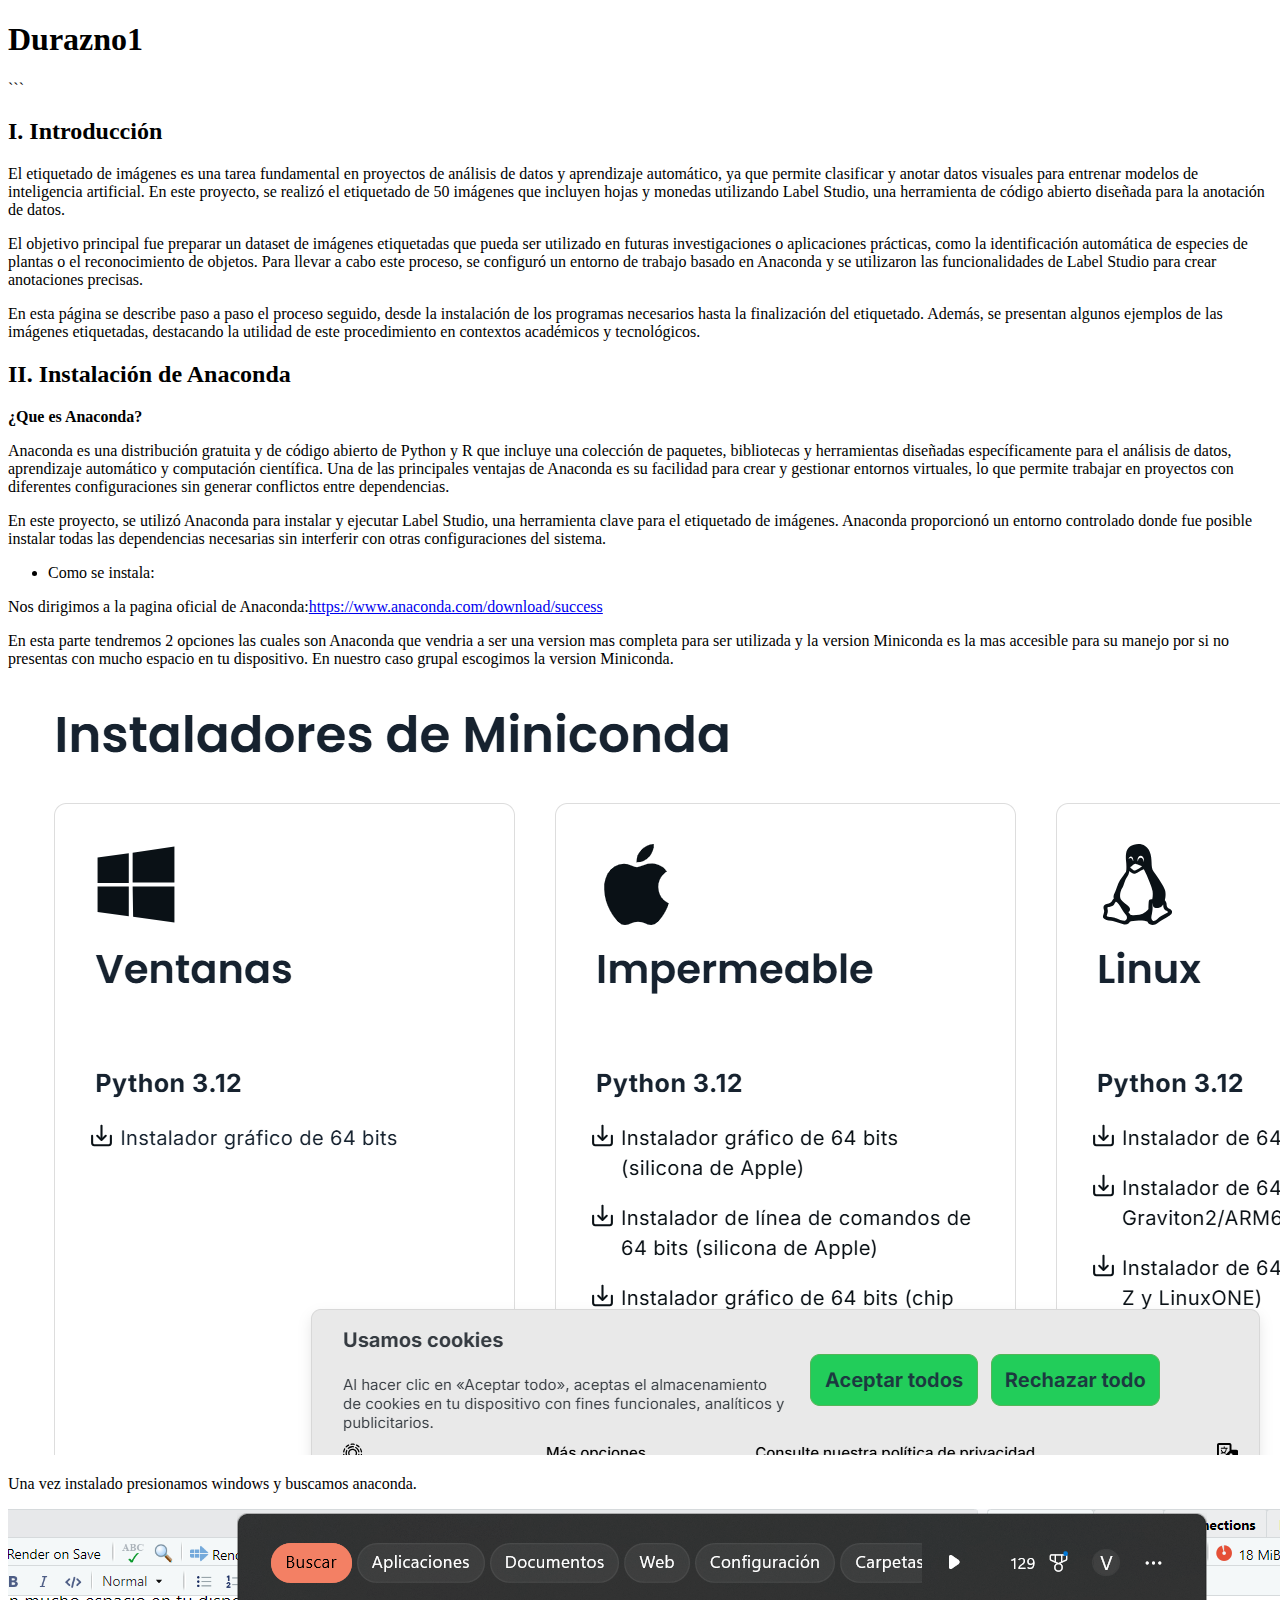
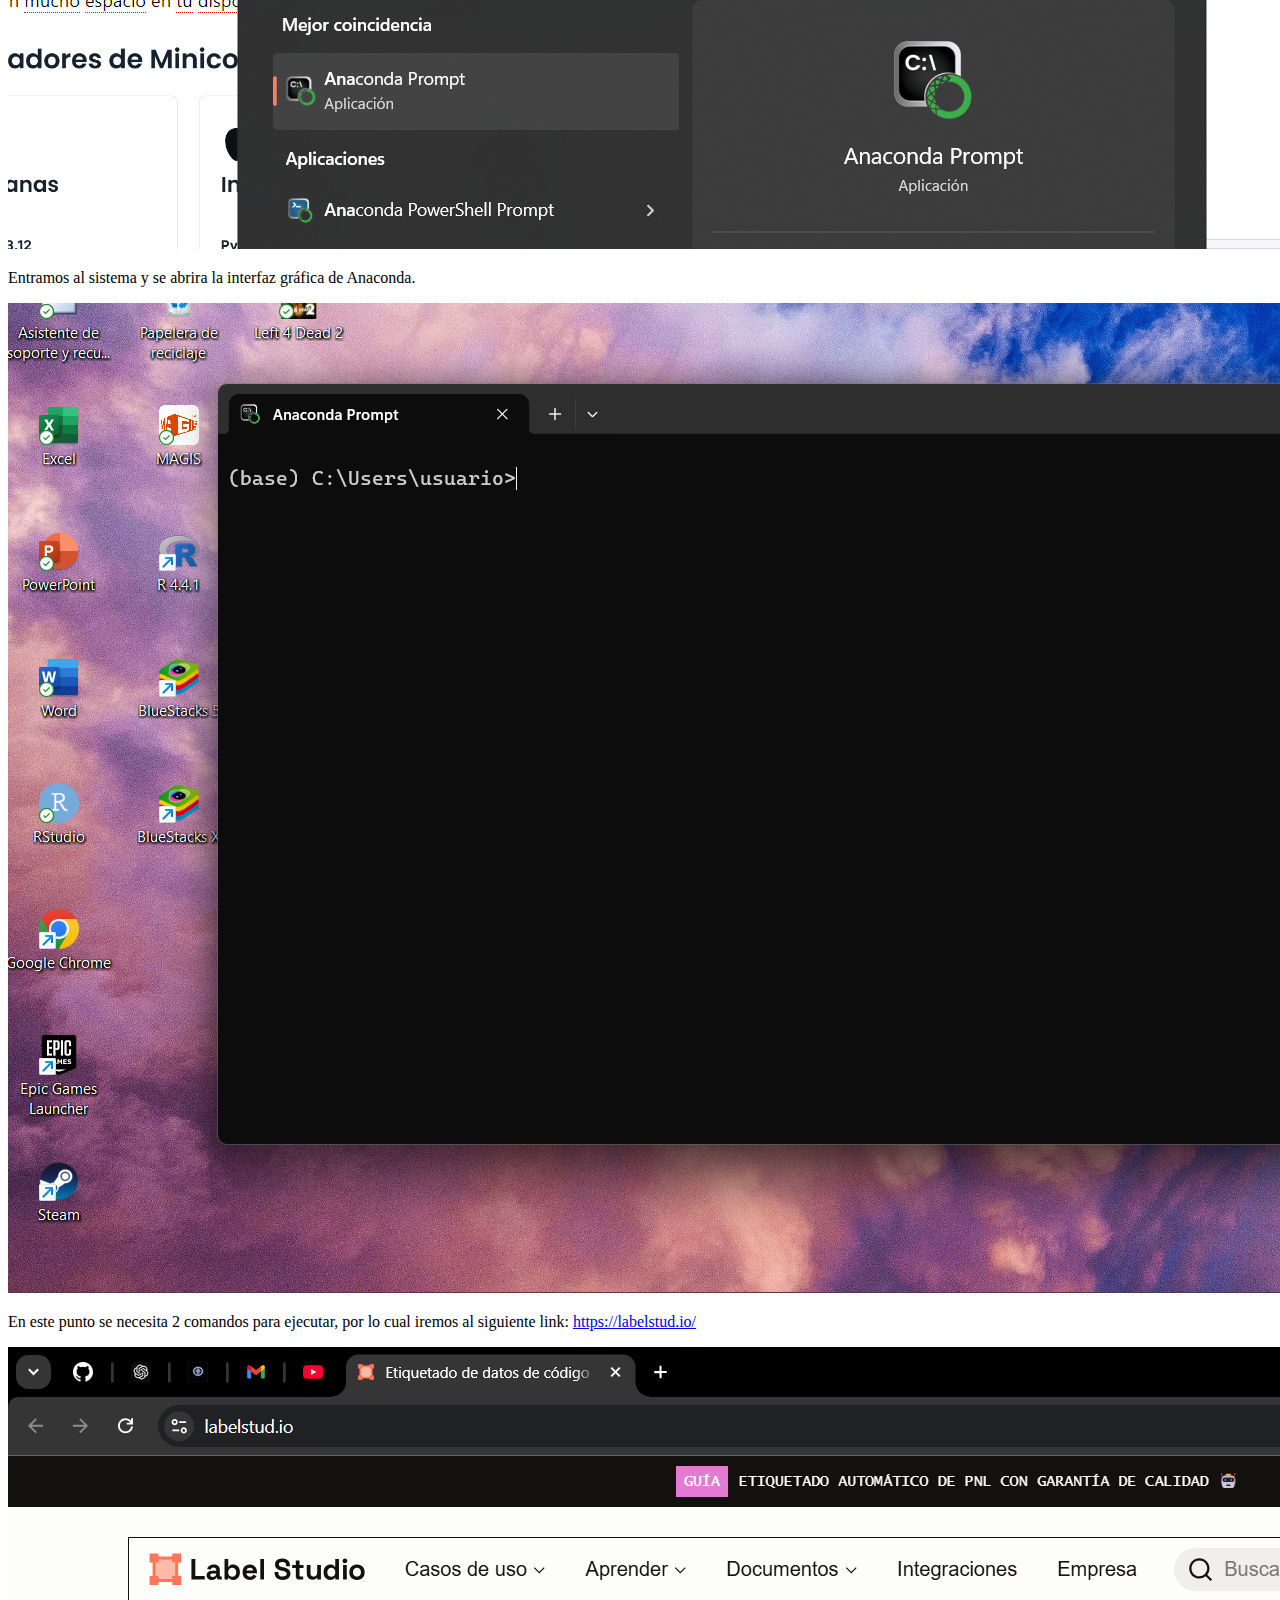
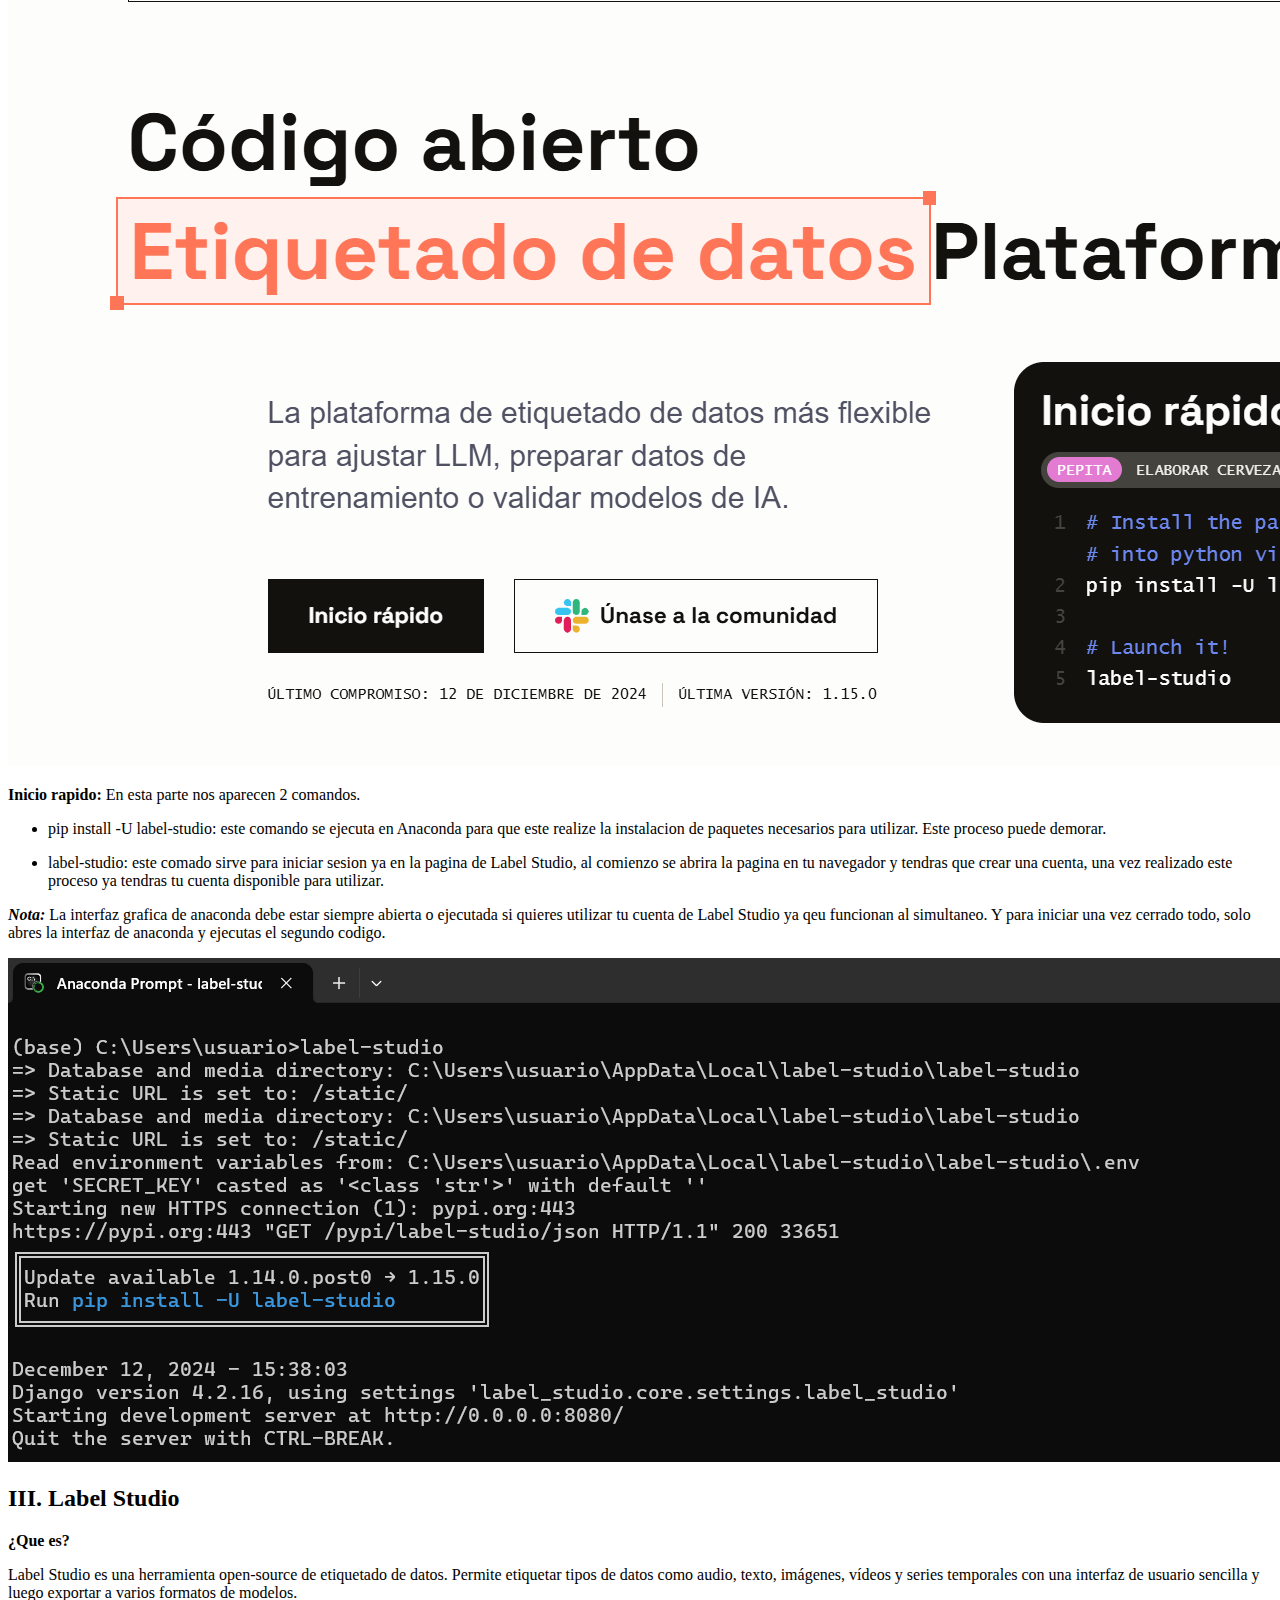
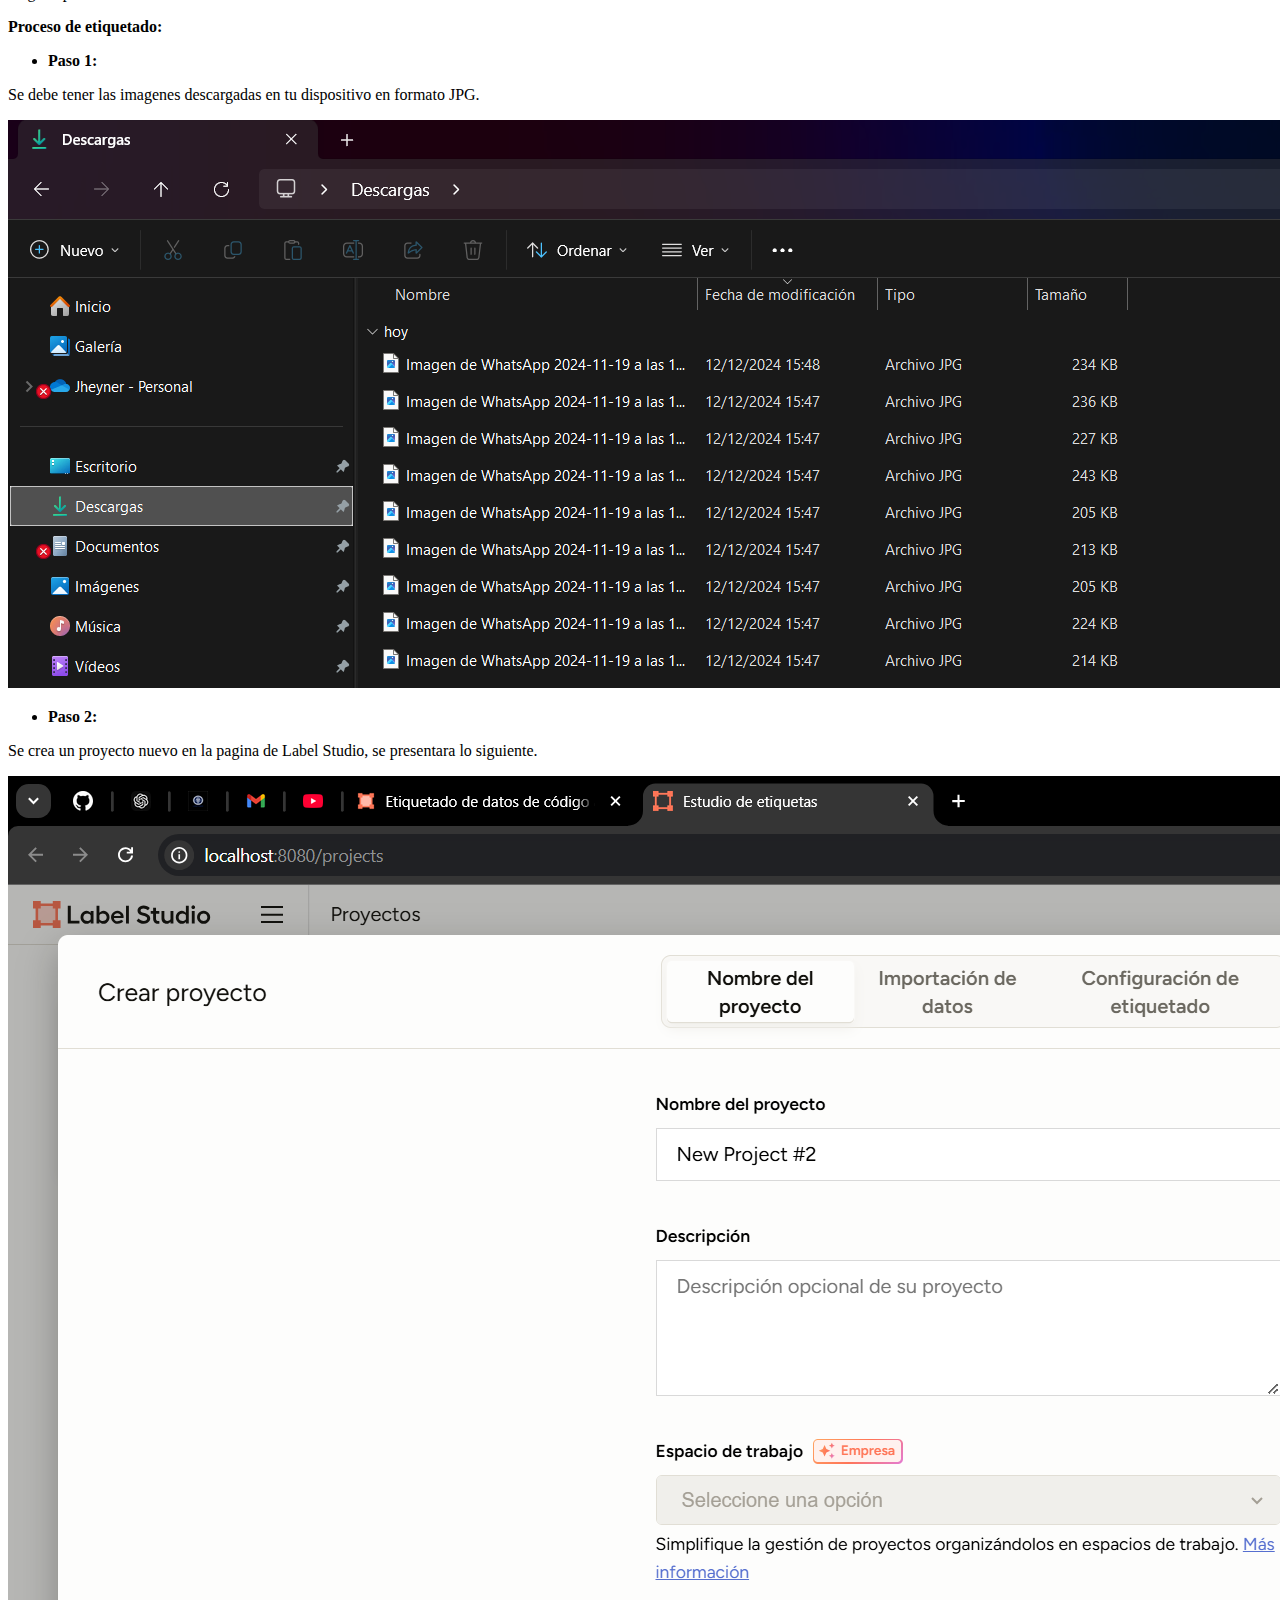
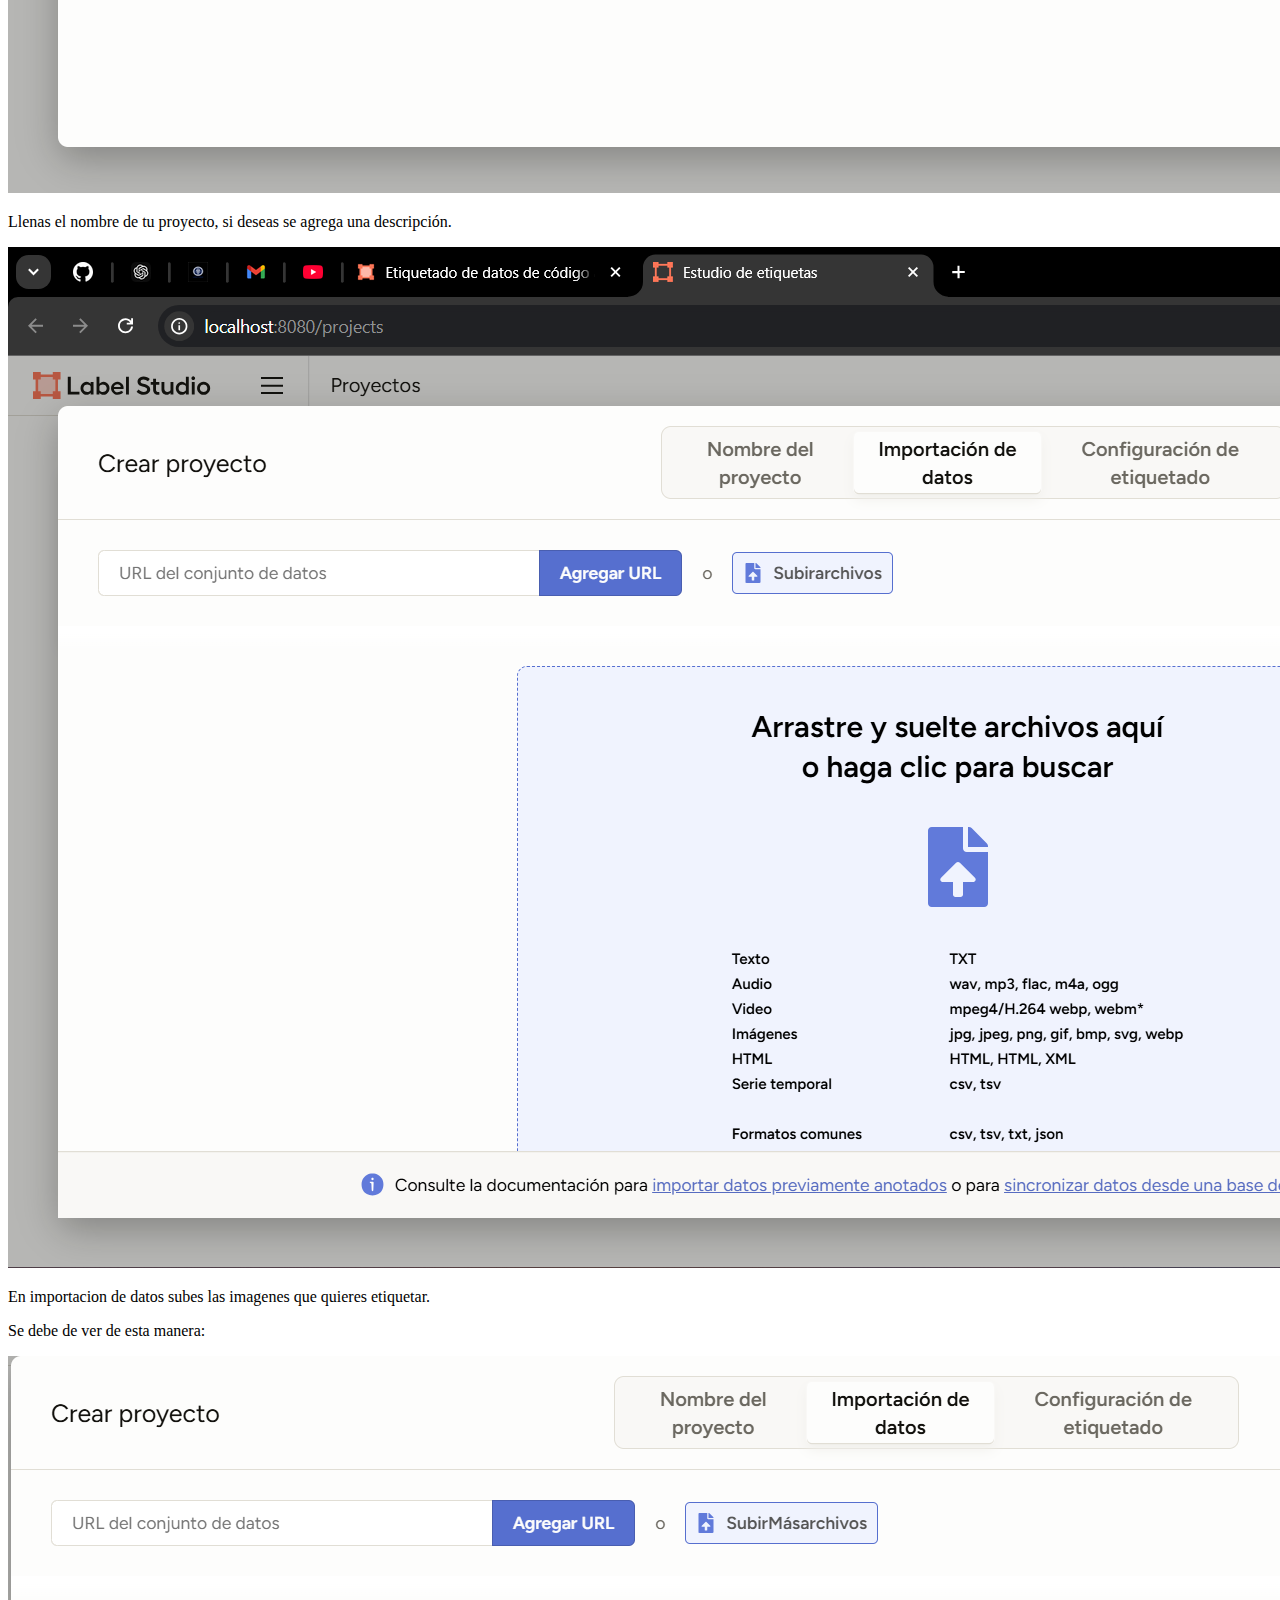
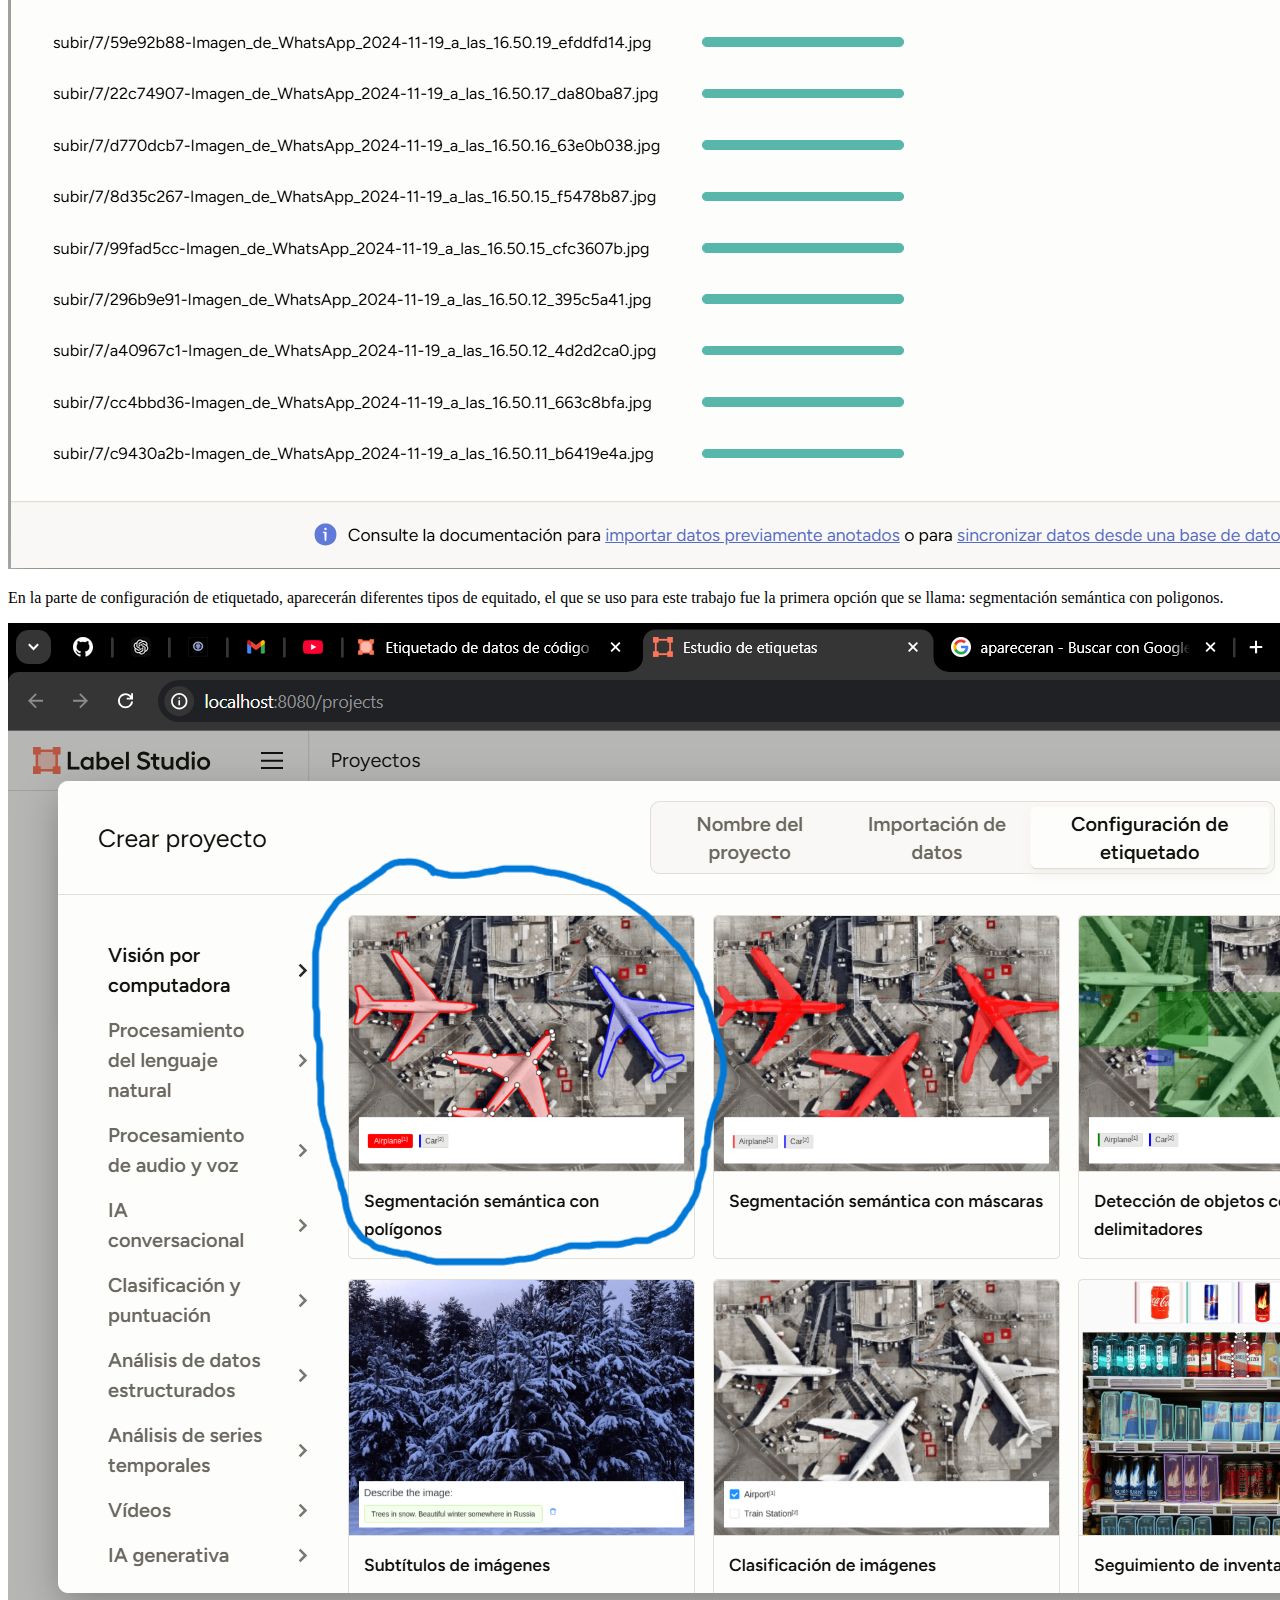
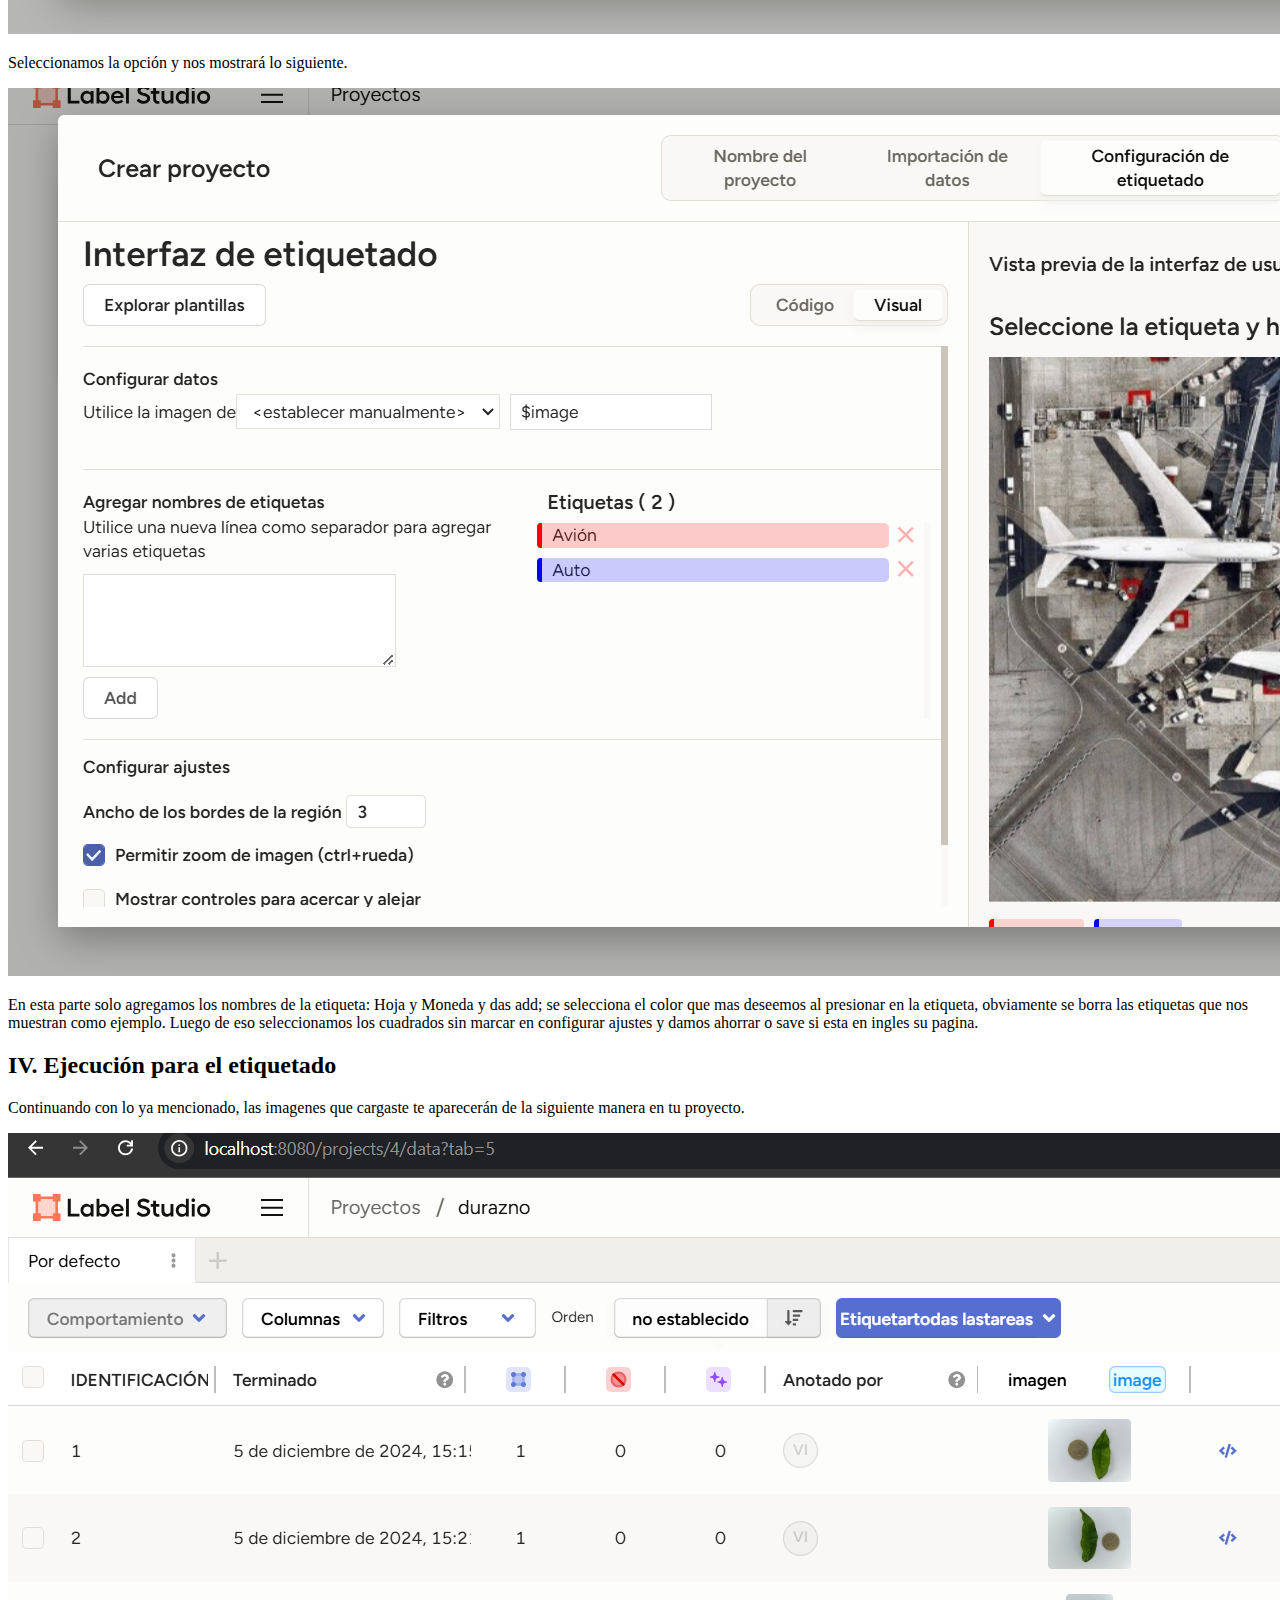
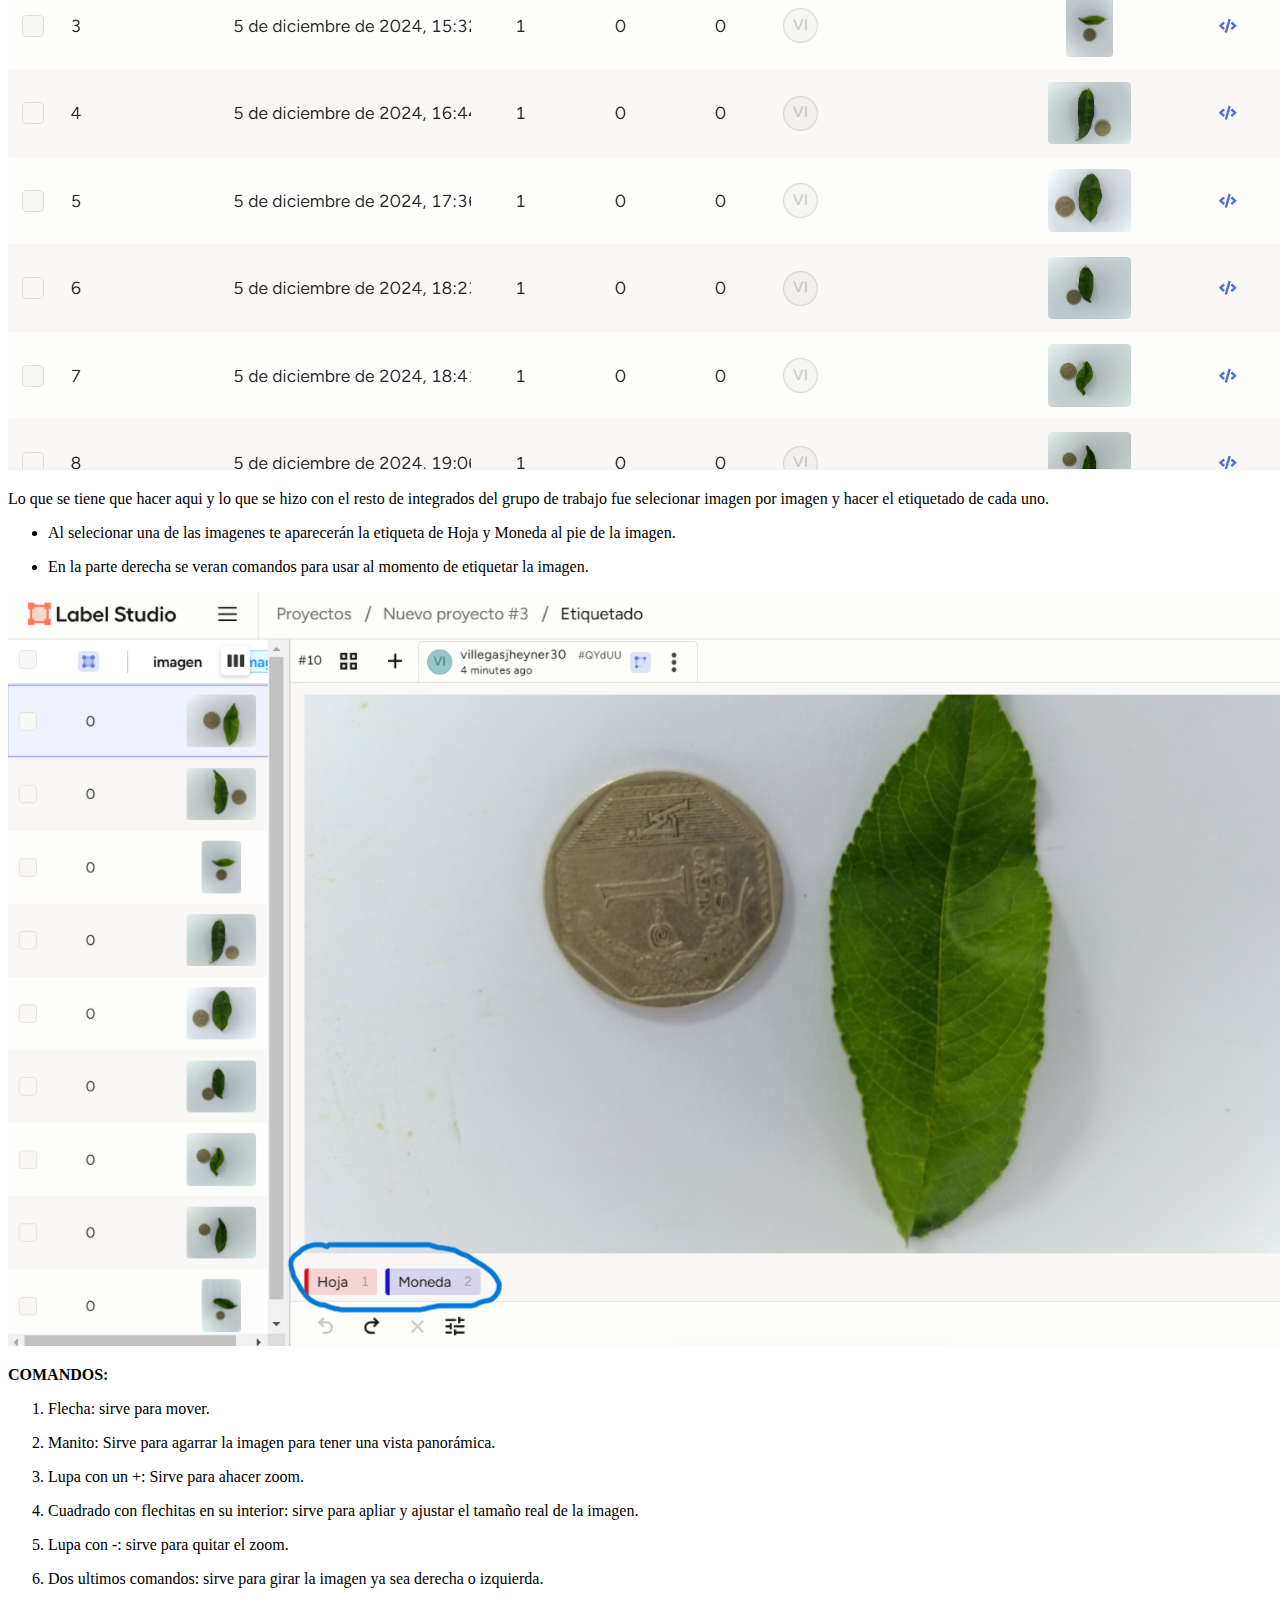
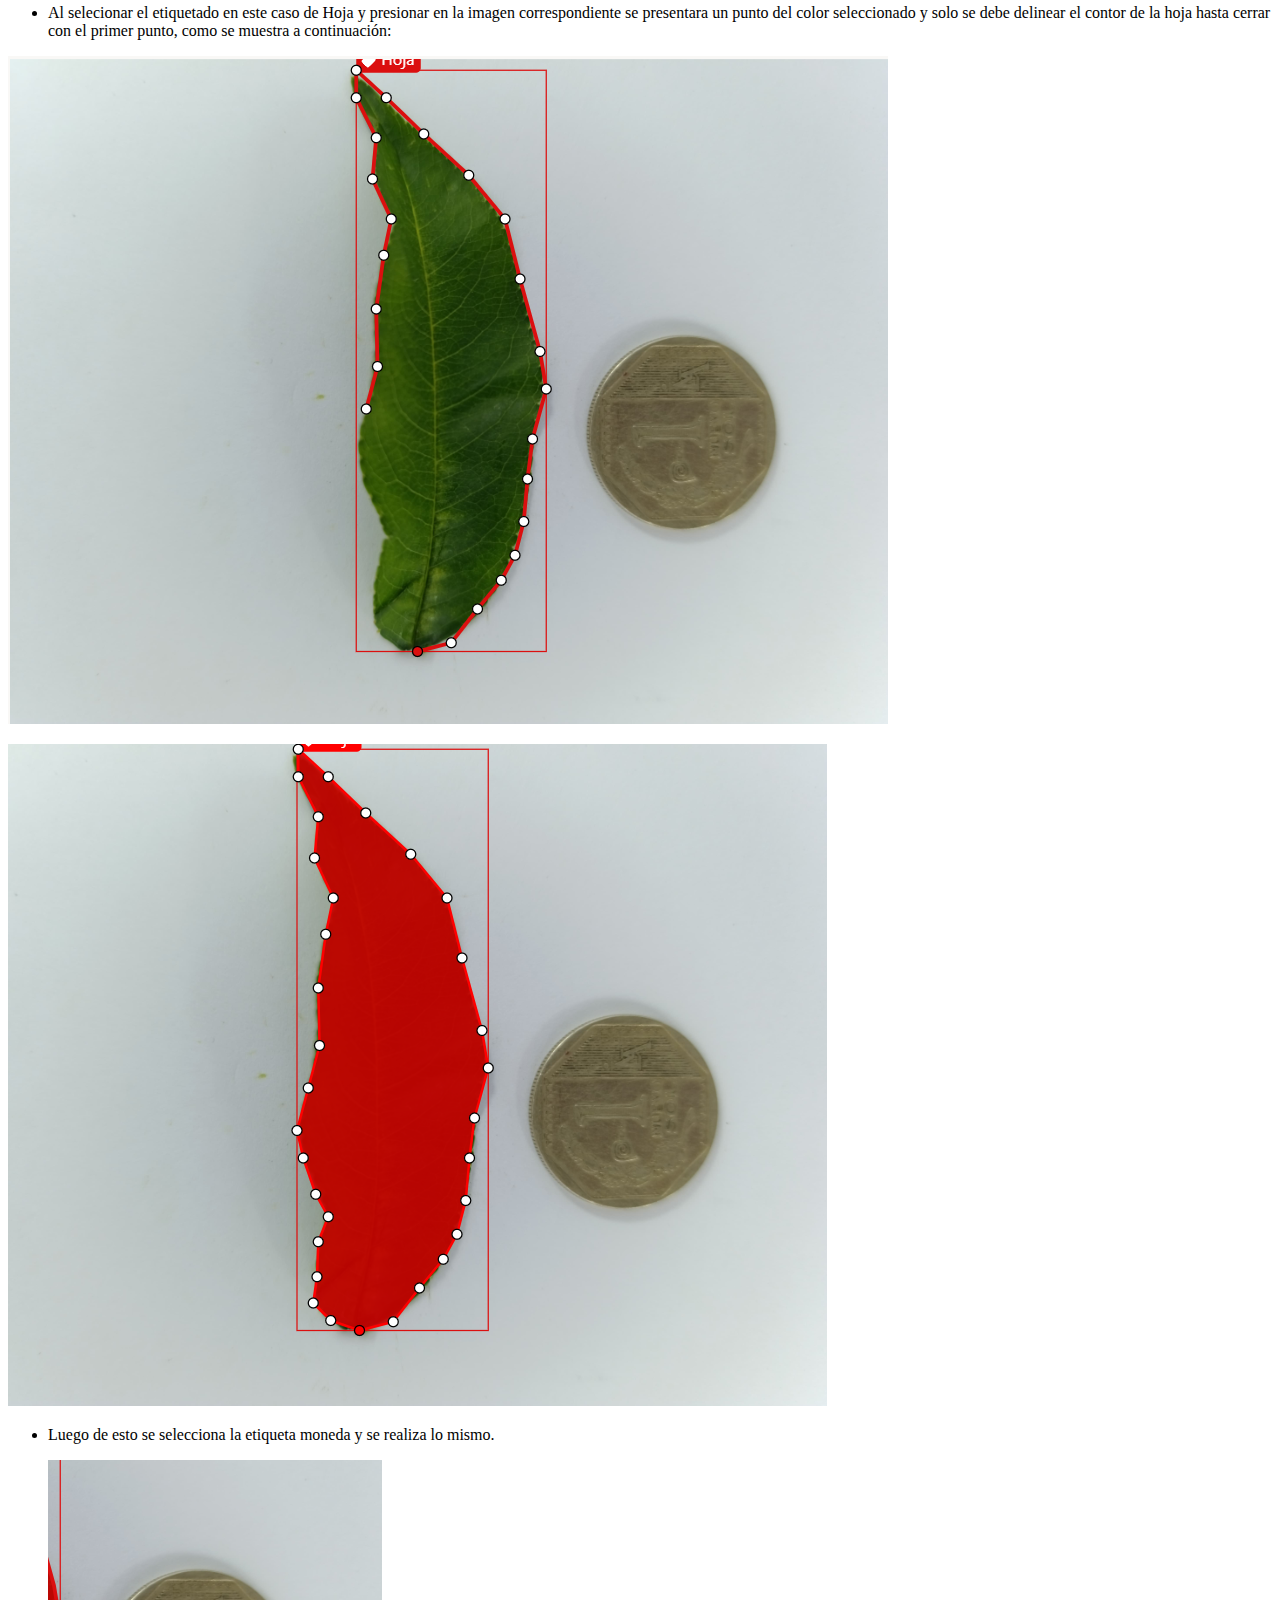
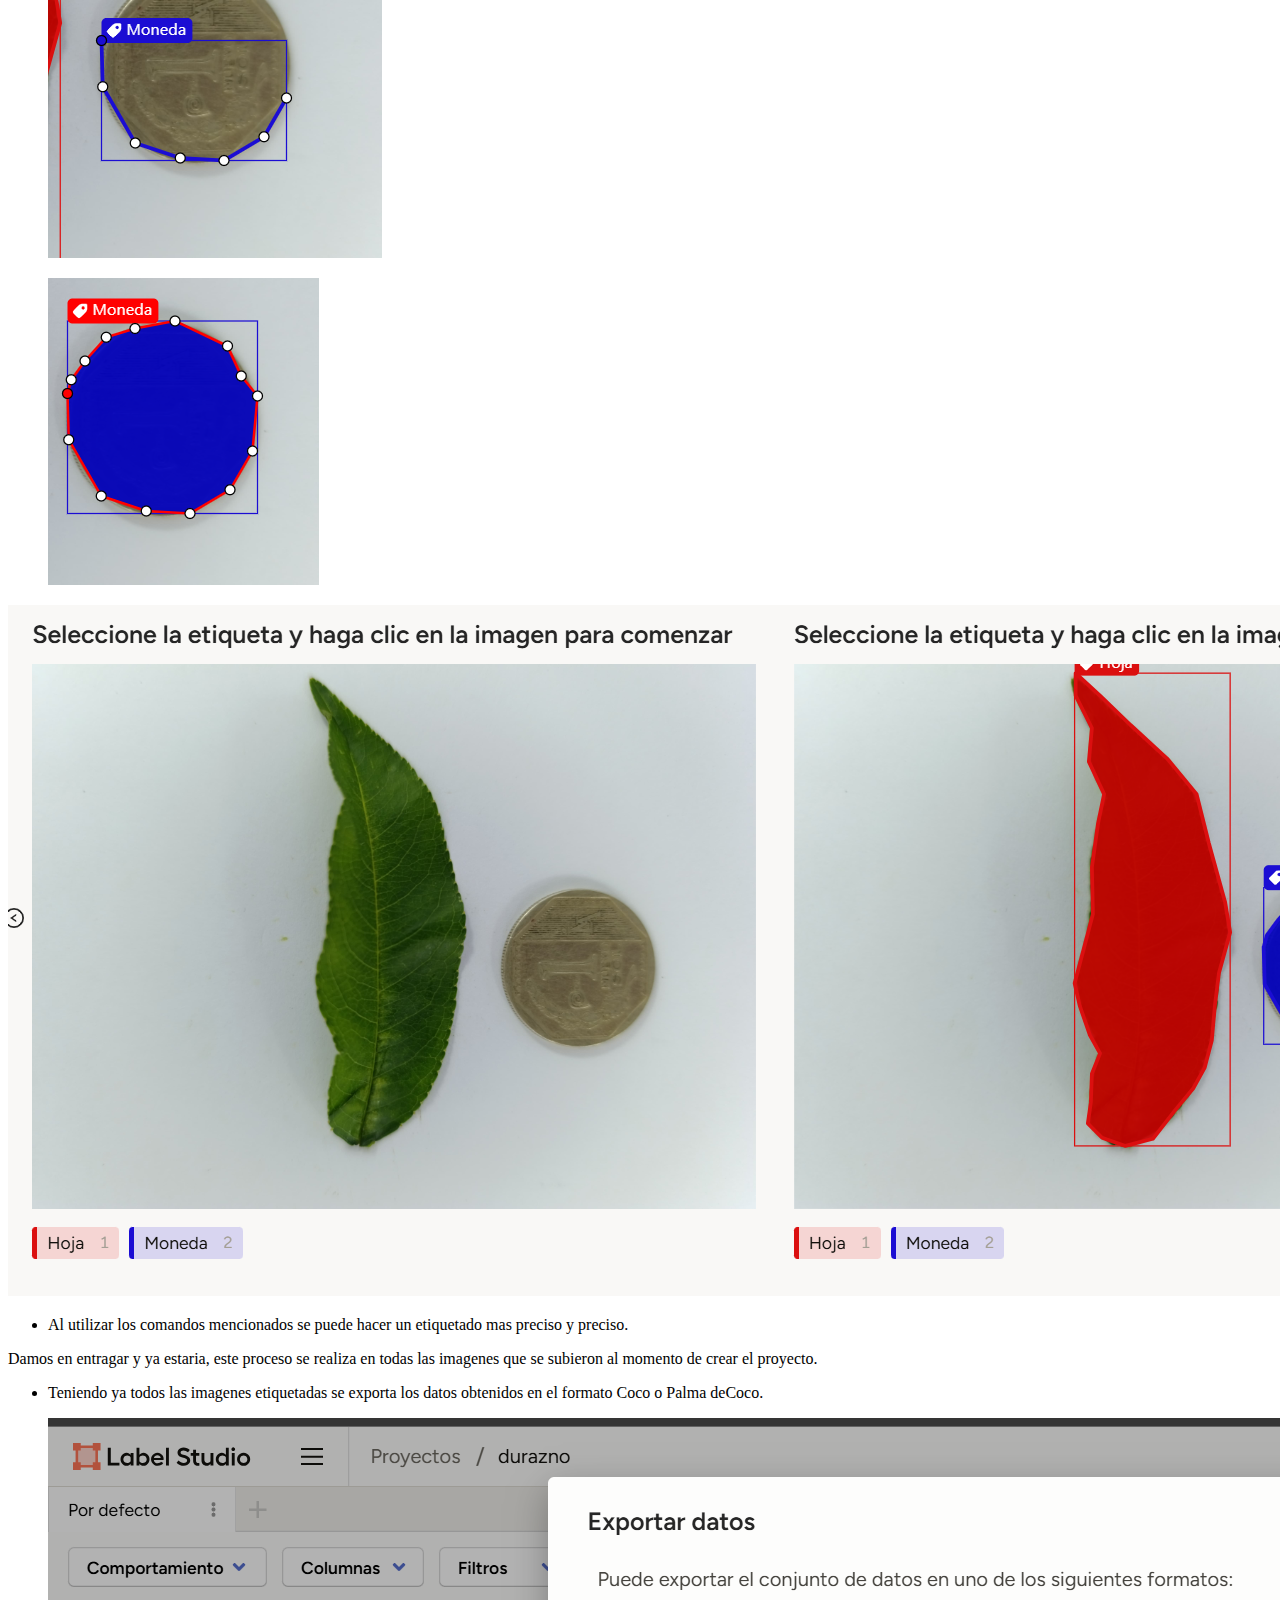
==== commit 2be1cfca: "mi pagina web" ====
--- a/index.html
+++ b/index.html
@@ -6,9 +6,8 @@
 
 <meta name="viewport" content="width=device-width, initial-scale=1.0, user-scalable=yes">
 
-<meta name="author" content="Jheyner Villegas Mas">
-
-<title>como usar quarto</title>
+
+<title>Durazno1</title>
 <style>
 code{white-space: pre-wrap;}
 span.smallcaps{font-variant: small-caps;}
@@ -17,3090 +16,42 @@
 div.hanging-indent{margin-left: 1.5em; text-indent: -1.5em;}
 ul.task-list{list-style: none;}
 ul.task-list li input[type="checkbox"] {
-width: 0.8em;
-margin: 0 0.8em 0.2em -1em;  vertical-align: middle;
-}
-
-pre > code.sourceCode { white-space: pre; position: relative; }
-pre > code.sourceCode > span { line-height: 1.25; }
-pre > code.sourceCode > span:empty { height: 1.2em; }
-.sourceCode { overflow: visible; }
-code.sourceCode > span { color: inherit; text-decoration: inherit; }
-div.sourceCode { margin: 1em 0; }
-pre.sourceCode { margin: 0; }
-@media screen {
-div.sourceCode { overflow: auto; }
-}
-@media print {
-pre > code.sourceCode { white-space: pre-wrap; }
-pre > code.sourceCode > span { text-indent: -5em; padding-left: 5em; }
-}
-pre.numberSource code
-{ counter-reset: source-line 0; }
-pre.numberSource code > span
-{ position: relative; left: -4em; counter-increment: source-line; }
-pre.numberSource code > span > a:first-child::before
-{ content: counter(source-line);
-position: relative; left: -1em; text-align: right; vertical-align: baseline;
-border: none; display: inline-block;
--webkit-touch-callout: none; -webkit-user-select: none;
--khtml-user-select: none; -moz-user-select: none;
--ms-user-select: none; user-select: none;
-padding: 0 4px; width: 4em;
-}
-pre.numberSource { margin-left: 3em; padding-left: 4px; }
-div.sourceCode
-{ }
-@media screen {
-pre > code.sourceCode > span > a:first-child::before { text-decoration: underline; }
+  width: 0.8em;
+  margin: 0 0.8em 0.2em -1em; /* quarto-specific, see https://github.com/quarto-dev/quarto-cli/issues/4556 */ 
+  vertical-align: middle;
 }
 </style>
 
 
-<script>/*!
- * clipboard.js v2.0.11
- * https://clipboardjs.com/
- *
- * Licensed MIT © Zeno Rocha
- */
-!function(t,e){"object"==typeof exports&&"object"==typeof module?module.exports=e():"function"==typeof define&&define.amd?define([],e):"object"==typeof exports?exports.ClipboardJS=e():t.ClipboardJS=e()}(this,function(){return n={686:function(t,e,n){"use strict";n.d(e,{default:function(){return b}});var e=n(279),i=n.n(e),e=n(370),u=n.n(e),e=n(817),r=n.n(e);function c(t){try{return document.execCommand(t)}catch(t){return}}var a=function(t){t=r()(t);return c("cut"),t};function o(t,e){var n,o,t=(n=t,o="rtl"===document.documentElement.getAttribute("dir"),(t=document.createElement("textarea")).style.fontSize="12pt",t.style.border="0",t.style.padding="0",t.style.margin="0",t.style.position="absolute",t.style[o?"right":"left"]="-9999px",o=window.pageYOffset||document.documentElement.scrollTop,t.style.top="".concat(o,"px"),t.setAttribute("readonly",""),t.value=n,t);return e.container.appendChild(t),e=r()(t),c("copy"),t.remove(),e}var f=function(t){var e=1<arguments.length&&void 0!==arguments[1]?arguments[1]:{container:document.body},n="";return"string"==typeof t?n=o(t,e):t instanceof HTMLInputElement&&!["text","search","url","tel","password"].includes(null==t?void 0:t.type)?n=o(t.value,e):(n=r()(t),c("copy")),n};function l(t){return(l="function"==typeof Symbol&&"symbol"==typeof Symbol.iterator?function(t){return typeof t}:function(t){return t&&"function"==typeof Symbol&&t.constructor===Symbol&&t!==Symbol.prototype?"symbol":typeof t})(t)}var s=function(){var t=0<arguments.length&&void 0!==arguments[0]?arguments[0]:{},e=t.action,n=void 0===e?"copy":e,o=t.container,e=t.target,t=t.text;if("copy"!==n&&"cut"!==n)throw new Error('Invalid "action" value, use either "copy" or "cut"');if(void 0!==e){if(!e||"object"!==l(e)||1!==e.nodeType)throw new Error('Invalid "target" value, use a valid Element');if("copy"===n&&e.hasAttribute("disabled"))throw new Error('Invalid "target" attribute. Please use "readonly" instead of "disabled" attribute');if("cut"===n&&(e.hasAttribute("readonly")||e.hasAttribute("disabled")))throw new Error('Invalid "target" attribute. You can\'t cut text from elements with "readonly" or "disabled" attributes')}return t?f(t,{container:o}):e?"cut"===n?a(e):f(e,{container:o}):void 0};function p(t){return(p="function"==typeof Symbol&&"symbol"==typeof Symbol.iterator?function(t){return typeof t}:function(t){return t&&"function"==typeof Symbol&&t.constructor===Symbol&&t!==Symbol.prototype?"symbol":typeof t})(t)}function d(t,e){for(var n=0;n<e.length;n++){var o=e[n];o.enumerable=o.enumerable||!1,o.configurable=!0,"value"in o&&(o.writable=!0),Object.defineProperty(t,o.key,o)}}function y(t,e){return(y=Object.setPrototypeOf||function(t,e){return t.__proto__=e,t})(t,e)}function h(n){var o=function(){if("undefined"==typeof Reflect||!Reflect.construct)return!1;if(Reflect.construct.sham)return!1;if("function"==typeof Proxy)return!0;try{return Date.prototype.toString.call(Reflect.construct(Date,[],function(){})),!0}catch(t){return!1}}();return function(){var t,e=v(n);return t=o?(t=v(this).constructor,Reflect.construct(e,arguments,t)):e.apply(this,arguments),e=this,!(t=t)||"object"!==p(t)&&"function"!=typeof t?function(t){if(void 0!==t)return t;throw new ReferenceError("this hasn't been initialised - super() hasn't been called")}(e):t}}function v(t){return(v=Object.setPrototypeOf?Object.getPrototypeOf:function(t){return t.__proto__||Object.getPrototypeOf(t)})(t)}function m(t,e){t="data-clipboard-".concat(t);if(e.hasAttribute(t))return e.getAttribute(t)}var b=function(){!function(t,e){if("function"!=typeof e&&null!==e)throw new TypeError("Super expression must either be null or a function");t.prototype=Object.create(e&&e.prototype,{constructor:{value:t,writable:!0,configurable:!0}}),e&&y(t,e)}(r,i());var t,e,n,o=h(r);function r(t,e){var n;return function(t){if(!(t instanceof r))throw new TypeError("Cannot call a class as a function")}(this),(n=o.call(this)).resolveOptions(e),n.listenClick(t),n}return t=r,n=[{key:"copy",value:function(t){var e=1<arguments.length&&void 0!==arguments[1]?arguments[1]:{container:document.body};return f(t,e)}},{key:"cut",value:function(t){return a(t)}},{key:"isSupported",value:function(){var t=0<arguments.length&&void 0!==arguments[0]?arguments[0]:["copy","cut"],t="string"==typeof t?[t]:t,e=!!document.queryCommandSupported;return t.forEach(function(t){e=e&&!!document.queryCommandSupported(t)}),e}}],(e=[{key:"resolveOptions",value:function(){var t=0<arguments.length&&void 0!==arguments[0]?arguments[0]:{};this.action="function"==typeof t.action?t.action:this.defaultAction,this.target="function"==typeof t.target?t.target:this.defaultTarget,this.text="function"==typeof t.text?t.text:this.defaultText,this.container="object"===p(t.container)?t.container:document.body}},{key:"listenClick",value:function(t){var e=this;this.listener=u()(t,"click",function(t){return e.onClick(t)})}},{key:"onClick",value:function(t){var e=t.delegateTarget||t.currentTarget,n=this.action(e)||"copy",t=s({action:n,container:this.container,target:this.target(e),text:this.text(e)});this.emit(t?"success":"error",{action:n,text:t,trigger:e,clearSelection:function(){e&&e.focus(),window.getSelection().removeAllRanges()}})}},{key:"defaultAction",value:function(t){return m("action",t)}},{key:"defaultTarget",value:function(t){t=m("target",t);if(t)return document.querySelector(t)}},{key:"defaultText",value:function(t){return m("text",t)}},{key:"destroy",value:function(){this.listener.destroy()}}])&&d(t.prototype,e),n&&d(t,n),r}()},828:function(t){var e;"undefined"==typeof Element||Element.prototype.matches||((e=Element.prototype).matches=e.matchesSelector||e.mozMatchesSelector||e.msMatchesSelector||e.oMatchesSelector||e.webkitMatchesSelector),t.exports=function(t,e){for(;t&&9!==t.nodeType;){if("function"==typeof t.matches&&t.matches(e))return t;t=t.parentNode}}},438:function(t,e,n){var u=n(828);function i(t,e,n,o,r){var i=function(e,n,t,o){return function(t){t.delegateTarget=u(t.target,n),t.delegateTarget&&o.call(e,t)}}.apply(this,arguments);return t.addEventListener(n,i,r),{destroy:function(){t.removeEventListener(n,i,r)}}}t.exports=function(t,e,n,o,r){return"function"==typeof t.addEventListener?i.apply(null,arguments):"function"==typeof n?i.bind(null,document).apply(null,arguments):("string"==typeof t&&(t=document.querySelectorAll(t)),Array.prototype.map.call(t,function(t){return i(t,e,n,o,r)}))}},879:function(t,n){n.node=function(t){return void 0!==t&&t instanceof HTMLElement&&1===t.nodeType},n.nodeList=function(t){var e=Object.prototype.toString.call(t);return void 0!==t&&("[object NodeList]"===e||"[object HTMLCollection]"===e)&&"length"in t&&(0===t.length||n.node(t[0]))},n.string=function(t){return"string"==typeof t||t instanceof String},n.fn=function(t){return"[object Function]"===Object.prototype.toString.call(t)}},370:function(t,e,n){var f=n(879),l=n(438);t.exports=function(t,e,n){if(!t&&!e&&!n)throw new Error("Missing required arguments");if(!f.string(e))throw new TypeError("Second argument must be a String");if(!f.fn(n))throw new TypeError("Third argument must be a Function");if(f.node(t))return c=e,a=n,(u=t).addEventListener(c,a),{destroy:function(){u.removeEventListener(c,a)}};if(f.nodeList(t))return o=t,r=e,i=n,Array.prototype.forEach.call(o,function(t){t.addEventListener(r,i)}),{destroy:function(){Array.prototype.forEach.call(o,function(t){t.removeEventListener(r,i)})}};if(f.string(t))return t=t,e=e,n=n,l(document.body,t,e,n);throw new TypeError("First argument must be a String, HTMLElement, HTMLCollection, or NodeList");var o,r,i,u,c,a}},817:function(t){t.exports=function(t){var e,n="SELECT"===t.nodeName?(t.focus(),t.value):"INPUT"===t.nodeName||"TEXTAREA"===t.nodeName?((e=t.hasAttribute("readonly"))||t.setAttribute("readonly",""),t.select(),t.setSelectionRange(0,t.value.length),e||t.removeAttribute("readonly"),t.value):(t.hasAttribute("contenteditable")&&t.focus(),n=window.getSelection(),(e=document.createRange()).selectNodeContents(t),n.removeAllRanges(),n.addRange(e),n.toString());return n}},279:function(t){function e(){}e.prototype={on:function(t,e,n){var o=this.e||(this.e={});return(o[t]||(o[t]=[])).push({fn:e,ctx:n}),this},once:function(t,e,n){var o=this;function r(){o.off(t,r),e.apply(n,arguments)}return r._=e,this.on(t,r,n)},emit:function(t){for(var e=[].slice.call(arguments,1),n=((this.e||(this.e={}))[t]||[]).slice(),o=0,r=n.length;o<r;o++)n[o].fn.apply(n[o].ctx,e);return this},off:function(t,e){var n=this.e||(this.e={}),o=n[t],r=[];if(o&&e)for(var i=0,u=o.length;i<u;i++)o[i].fn!==e&&o[i].fn._!==e&&r.push(o[i]);return r.length?n[t]=r:delete n[t],this}},t.exports=e,t.exports.TinyEmitter=e}},r={},o.n=function(t){var e=t&&t.__esModule?function(){return t.default}:function(){return t};return o.d(e,{a:e}),e},o.d=function(t,e){for(var n in e)o.o(e,n)&&!o.o(t,n)&&Object.defineProperty(t,n,{enumerable:!0,get:e[n]})},o.o=function(t,e){return Object.prototype.hasOwnProperty.call(t,e)},o(686).default;function o(t){if(r[t])return r[t].exports;var e=r[t]={exports:{}};return n[t](e,e.exports,o),e.exports}var n,r});</script>
-<script>const sectionChanged = new CustomEvent("quarto-sectionChanged", {
-  detail: {},
-  bubbles: true,
-  cancelable: false,
-  composed: false,
-});
-
-const layoutMarginEls = () => {
-  // Find any conflicting margin elements and add margins to the
-  // top to prevent overlap
-  const marginChildren = window.document.querySelectorAll(
-    ".column-margin.column-container > *, .margin-caption, .aside"
-  );
-
-  let lastBottom = 0;
-  for (const marginChild of marginChildren) {
-    if (marginChild.offsetParent !== null) {
-      // clear the top margin so we recompute it
-      marginChild.style.marginTop = null;
-      const top = marginChild.getBoundingClientRect().top + window.scrollY;
-      if (top < lastBottom) {
-        const marginChildStyle = window.getComputedStyle(marginChild);
-        const marginBottom = parseFloat(marginChildStyle["marginBottom"]);
-        const margin = lastBottom - top + marginBottom;
-        marginChild.style.marginTop = `${margin}px`;
-      }
-      const styles = window.getComputedStyle(marginChild);
-      const marginTop = parseFloat(styles["marginTop"]);
-      lastBottom = top + marginChild.getBoundingClientRect().height + marginTop;
-    }
-  }
-};
-
-window.document.addEventListener("DOMContentLoaded", function (_event) {
-  // Recompute the position of margin elements anytime the body size changes
-  if (window.ResizeObserver) {
-    const resizeObserver = new window.ResizeObserver(
-      throttle(() => {
-        layoutMarginEls();
-        if (
-          window.document.body.getBoundingClientRect().width < 990 &&
-          isReaderMode()
-        ) {
-          quartoToggleReader();
-        }
-      }, 50)
-    );
-    resizeObserver.observe(window.document.body);
-  }
-
-  const tocEl = window.document.querySelector('nav.toc-active[role="doc-toc"]');
-  const sidebarEl = window.document.getElementById("quarto-sidebar");
-  const leftTocEl = window.document.getElementById("quarto-sidebar-toc-left");
-  const marginSidebarEl = window.document.getElementById(
-    "quarto-margin-sidebar"
-  );
-  // function to determine whether the element has a previous sibling that is active
-  const prevSiblingIsActiveLink = (el) => {
-    const sibling = el.previousElementSibling;
-    if (sibling && sibling.tagName === "A") {
-      return sibling.classList.contains("active");
-    } else {
-      return false;
-    }
-  };
-
-  // fire slideEnter for bootstrap tab activations (for htmlwidget resize behavior)
-  function fireSlideEnter(e) {
-    const event = window.document.createEvent("Event");
-    event.initEvent("slideenter", true, true);
-    window.document.dispatchEvent(event);
-  }
-  const tabs = window.document.querySelectorAll('a[data-bs-toggle="tab"]');
-  tabs.forEach((tab) => {
-    tab.addEventListener("shown.bs.tab", fireSlideEnter);
-  });
-
-  // fire slideEnter for tabby tab activations (for htmlwidget resize behavior)
-  document.addEventListener("tabby", fireSlideEnter, false);
-
-  // Track scrolling and mark TOC links as active
-  // get table of contents and sidebar (bail if we don't have at least one)
-  const tocLinks = tocEl
-    ? [...tocEl.querySelectorAll("a[data-scroll-target]")]
-    : [];
-  const makeActive = (link) => tocLinks[link].classList.add("active");
-  const removeActive = (link) => tocLinks[link].classList.remove("active");
-  const removeAllActive = () =>
-    [...Array(tocLinks.length).keys()].forEach((link) => removeActive(link));
-
-  // activate the anchor for a section associated with this TOC entry
-  tocLinks.forEach((link) => {
-    link.addEventListener("click", () => {
-      if (link.href.indexOf("#") !== -1) {
-        const anchor = link.href.split("#")[1];
-        const heading = window.document.querySelector(
-          `[data-anchor-id=${anchor}]`
-        );
-        if (heading) {
-          // Add the class
-          heading.classList.add("reveal-anchorjs-link");
-
-          // function to show the anchor
-          const handleMouseout = () => {
-            heading.classList.remove("reveal-anchorjs-link");
-            heading.removeEventListener("mouseout", handleMouseout);
-          };
-
-          // add a function to clear the anchor when the user mouses out of it
-          heading.addEventListener("mouseout", handleMouseout);
-        }
-      }
-    });
-  });
-
-  const sections = tocLinks.map((link) => {
-    const target = link.getAttribute("data-scroll-target");
-    if (target.startsWith("#")) {
-      return window.document.getElementById(decodeURI(`${target.slice(1)}`));
-    } else {
-      return window.document.querySelector(decodeURI(`${target}`));
-    }
-  });
-
-  const sectionMargin = 200;
-  let currentActive = 0;
-  // track whether we've initialized state the first time
-  let init = false;
-
-  const updateActiveLink = () => {
-    // The index from bottom to top (e.g. reversed list)
-    let sectionIndex = -1;
-    if (
-      window.innerHeight + window.pageYOffset >=
-      window.document.body.offsetHeight
-    ) {
-      sectionIndex = 0;
-    } else {
-      sectionIndex = [...sections].reverse().findIndex((section) => {
-        if (section) {
-          return window.pageYOffset >= section.offsetTop - sectionMargin;
-        } else {
-          return false;
-        }
-      });
-    }
-    if (sectionIndex > -1) {
-      const current = sections.length - sectionIndex - 1;
-      if (current !== currentActive) {
-        removeAllActive();
-        currentActive = current;
-        makeActive(current);
-        if (init) {
-          window.dispatchEvent(sectionChanged);
-        }
-        init = true;
-      }
-    }
-  };
-
-  const inHiddenRegion = (top, bottom, hiddenRegions) => {
-    for (const region of hiddenRegions) {
-      if (top <= region.bottom && bottom >= region.top) {
-        return true;
-      }
-    }
-    return false;
-  };
-
-  const categorySelector = "header.quarto-title-block .quarto-category";
-  const activateCategories = (href) => {
-    // Find any categories
-    // Surround them with a link pointing back to:
-    // #category=Authoring
-    try {
-      const categoryEls = window.document.querySelectorAll(categorySelector);
-      for (const categoryEl of categoryEls) {
-        const categoryText = categoryEl.textContent;
-        if (categoryText) {
-          const link = `${href}#category=${encodeURIComponent(categoryText)}`;
-          const linkEl = window.document.createElement("a");
-          linkEl.setAttribute("href", link);
-          for (const child of categoryEl.childNodes) {
-            linkEl.append(child);
-          }
-          categoryEl.appendChild(linkEl);
-        }
-      }
-    } catch {
-      // Ignore errors
-    }
-  };
-  function hasTitleCategories() {
-    return window.document.querySelector(categorySelector) !== null;
-  }
-
-  function offsetRelativeUrl(url) {
-    const offset = getMeta("quarto:offset");
-    return offset ? offset + url : url;
-  }
-
-  function offsetAbsoluteUrl(url) {
-    const offset = getMeta("quarto:offset");
-    const baseUrl = new URL(offset, window.location);
-
-    const projRelativeUrl = url.replace(baseUrl, "");
-    if (projRelativeUrl.startsWith("/")) {
-      return projRelativeUrl;
-    } else {
-      return "/" + projRelativeUrl;
-    }
-  }
-
-  // read a meta tag value
-  function getMeta(metaName) {
-    const metas = window.document.getElementsByTagName("meta");
-    for (let i = 0; i < metas.length; i++) {
-      if (metas[i].getAttribute("name") === metaName) {
-        return metas[i].getAttribute("content");
-      }
-    }
-    return "";
-  }
-
-  async function findAndActivateCategories() {
-    const currentPagePath = offsetAbsoluteUrl(window.location.href);
-    const response = await fetch(offsetRelativeUrl("listings.json"));
-    if (response.status == 200) {
-      return response.json().then(function (listingPaths) {
-        const listingHrefs = [];
-        for (const listingPath of listingPaths) {
-          const pathWithoutLeadingSlash = listingPath.listing.substring(1);
-          for (const item of listingPath.items) {
-            if (
-              item === currentPagePath ||
-              item === currentPagePath + "index.html"
-            ) {
-              // Resolve this path against the offset to be sure
-              // we already are using the correct path to the listing
-              // (this adjusts the listing urls to be rooted against
-              // whatever root the page is actually running against)
-              const relative = offsetRelativeUrl(pathWithoutLeadingSlash);
-              const baseUrl = window.location;
-              const resolvedPath = new URL(relative, baseUrl);
-              listingHrefs.push(resolvedPath.pathname);
-              break;
-            }
-          }
-        }
-
-        // Look up the tree for a nearby linting and use that if we find one
-        const nearestListing = findNearestParentListing(
-          offsetAbsoluteUrl(window.location.pathname),
-          listingHrefs
-        );
-        if (nearestListing) {
-          activateCategories(nearestListing);
-        } else {
-          // See if the referrer is a listing page for this item
-          const referredRelativePath = offsetAbsoluteUrl(document.referrer);
-          const referrerListing = listingHrefs.find((listingHref) => {
-            const isListingReferrer =
-              listingHref === referredRelativePath ||
-              listingHref === referredRelativePath + "index.html";
-            return isListingReferrer;
-          });
-
-          if (referrerListing) {
-            // Try to use the referrer if possible
-            activateCategories(referrerListing);
-          } else if (listingHrefs.length > 0) {
-            // Otherwise, just fall back to the first listing
-            activateCategories(listingHrefs[0]);
-          }
-        }
-      });
-    }
-  }
-  if (hasTitleCategories()) {
-    findAndActivateCategories();
-  }
-
-  const findNearestParentListing = (href, listingHrefs) => {
-    if (!href || !listingHrefs) {
-      return undefined;
-    }
-    // Look up the tree for a nearby linting and use that if we find one
-    const relativeParts = href.substring(1).split("/");
-    while (relativeParts.length > 0) {
-      const path = relativeParts.join("/");
-      for (const listingHref of listingHrefs) {
-        if (listingHref.startsWith(path)) {
-          return listingHref;
-        }
-      }
-      relativeParts.pop();
-    }
-
-    return undefined;
-  };
-
-  const manageSidebarVisiblity = (el, placeholderDescriptor) => {
-    let isVisible = true;
-    let elRect;
-
-    return (hiddenRegions) => {
-      if (el === null) {
-        return;
-      }
-
-      // Find the last element of the TOC
-      const lastChildEl = el.lastElementChild;
-
-      if (lastChildEl) {
-        // Converts the sidebar to a menu
-        const convertToMenu = () => {
-          for (const child of el.children) {
-            child.style.opacity = 0;
-            child.style.overflow = "hidden";
-          }
-
-          nexttick(() => {
-            const toggleContainer = window.document.createElement("div");
-            toggleContainer.style.width = "100%";
-            toggleContainer.classList.add("zindex-over-content");
-            toggleContainer.classList.add("quarto-sidebar-toggle");
-            toggleContainer.classList.add("headroom-target"); // Marks this to be managed by headeroom
-            toggleContainer.id = placeholderDescriptor.id;
-            toggleContainer.style.position = "fixed";
-
-            const toggleIcon = window.document.createElement("i");
-            toggleIcon.classList.add("quarto-sidebar-toggle-icon");
-            toggleIcon.classList.add("bi");
-            toggleIcon.classList.add("bi-caret-down-fill");
-
-            const toggleTitle = window.document.createElement("div");
-            const titleEl = window.document.body.querySelector(
-              placeholderDescriptor.titleSelector
-            );
-            if (titleEl) {
-              toggleTitle.append(
-                titleEl.textContent || titleEl.innerText,
-                toggleIcon
-              );
-            }
-            toggleTitle.classList.add("zindex-over-content");
-            toggleTitle.classList.add("quarto-sidebar-toggle-title");
-            toggleContainer.append(toggleTitle);
-
-            const toggleContents = window.document.createElement("div");
-            toggleContents.classList = el.classList;
-            toggleContents.classList.add("zindex-over-content");
-            toggleContents.classList.add("quarto-sidebar-toggle-contents");
-            for (const child of el.children) {
-              if (child.id === "toc-title") {
-                continue;
-              }
-
-              const clone = child.cloneNode(true);
-              clone.style.opacity = 1;
-              clone.style.display = null;
-              toggleContents.append(clone);
-            }
-            toggleContents.style.height = "0px";
-            const positionToggle = () => {
-              // position the element (top left of parent, same width as parent)
-              if (!elRect) {
-                elRect = el.getBoundingClientRect();
-              }
-              toggleContainer.style.left = `${elRect.left}px`;
-              toggleContainer.style.top = `${elRect.top}px`;
-              toggleContainer.style.width = `${elRect.width}px`;
-            };
-            positionToggle();
-
-            toggleContainer.append(toggleContents);
-            el.parentElement.prepend(toggleContainer);
-
-            // Process clicks
-            let tocShowing = false;
-            // Allow the caller to control whether this is dismissed
-            // when it is clicked (e.g. sidebar navigation supports
-            // opening and closing the nav tree, so don't dismiss on click)
-            const clickEl = placeholderDescriptor.dismissOnClick
-              ? toggleContainer
-              : toggleTitle;
-
-            const closeToggle = () => {
-              if (tocShowing) {
-                toggleContainer.classList.remove("expanded");
-                toggleContents.style.height = "0px";
-                tocShowing = false;
-              }
-            };
-
-            // Get rid of any expanded toggle if the user scrolls
-            window.document.addEventListener(
-              "scroll",
-              throttle(() => {
-                closeToggle();
-              }, 50)
-            );
-
-            // Handle positioning of the toggle
-            window.addEventListener(
-              "resize",
-              throttle(() => {
-                elRect = undefined;
-                positionToggle();
-              }, 50)
-            );
-
-            window.addEventListener("quarto-hrChanged", () => {
-              elRect = undefined;
-            });
-
-            // Process the click
-            clickEl.onclick = () => {
-              if (!tocShowing) {
-                toggleContainer.classList.add("expanded");
-                toggleContents.style.height = null;
-                tocShowing = true;
-              } else {
-                closeToggle();
-              }
-            };
-          });
-        };
-
-        // Converts a sidebar from a menu back to a sidebar
-        const convertToSidebar = () => {
-          for (const child of el.children) {
-            child.style.opacity = 1;
-            child.style.overflow = null;
-          }
-
-          const placeholderEl = window.document.getElementById(
-            placeholderDescriptor.id
-          );
-          if (placeholderEl) {
-            placeholderEl.remove();
-          }
-
-          el.classList.remove("rollup");
-        };
-
-        if (isReaderMode()) {
-          convertToMenu();
-          isVisible = false;
-        } else {
-          // Find the top and bottom o the element that is being managed
-          const elTop = el.offsetTop;
-          const elBottom =
-            elTop + lastChildEl.offsetTop + lastChildEl.offsetHeight;
-
-          if (!isVisible) {
-            // If the element is current not visible reveal if there are
-            // no conflicts with overlay regions
-            if (!inHiddenRegion(elTop, elBottom, hiddenRegions)) {
-              convertToSidebar();
-              isVisible = true;
-            }
-          } else {
-            // If the element is visible, hide it if it conflicts with overlay regions
-            // and insert a placeholder toggle (or if we're in reader mode)
-            if (inHiddenRegion(elTop, elBottom, hiddenRegions)) {
-              convertToMenu();
-              isVisible = false;
-            }
-          }
-        }
-      }
-    };
-  };
-
-  const tabEls = document.querySelectorAll('a[data-bs-toggle="tab"]');
-  for (const tabEl of tabEls) {
-    const id = tabEl.getAttribute("data-bs-target");
-    if (id) {
-      const columnEl = document.querySelector(
-        `${id} .column-margin, .tabset-margin-content`
-      );
-      if (columnEl)
-        tabEl.addEventListener("shown.bs.tab", function (event) {
-          const el = event.srcElement;
-          if (el) {
-            const visibleCls = `${el.id}-margin-content`;
-            // walk up until we find a parent tabset
-            let panelTabsetEl = el.parentElement;
-            while (panelTabsetEl) {
-              if (panelTabsetEl.classList.contains("panel-tabset")) {
-                break;
-              }
-              panelTabsetEl = panelTabsetEl.parentElement;
-            }
-
-            if (panelTabsetEl) {
-              const prevSib = panelTabsetEl.previousElementSibling;
-              if (
-                prevSib &&
-                prevSib.classList.contains("tabset-margin-container")
-              ) {
-                const childNodes = prevSib.querySelectorAll(
-                  ".tabset-margin-content"
-                );
-                for (const childEl of childNodes) {
-                  if (childEl.classList.contains(visibleCls)) {
-                    childEl.classList.remove("collapse");
-                  } else {
-                    childEl.classList.add("collapse");
-                  }
-                }
-              }
-            }
-          }
-
-          layoutMarginEls();
-        });
-    }
-  }
-
-  // Manage the visibility of the toc and the sidebar
-  const marginScrollVisibility = manageSidebarVisiblity(marginSidebarEl, {
-    id: "quarto-toc-toggle",
-    titleSelector: "#toc-title",
-    dismissOnClick: true,
-  });
-  const sidebarScrollVisiblity = manageSidebarVisiblity(sidebarEl, {
-    id: "quarto-sidebarnav-toggle",
-    titleSelector: ".title",
-    dismissOnClick: false,
-  });
-  let tocLeftScrollVisibility;
-  if (leftTocEl) {
-    tocLeftScrollVisibility = manageSidebarVisiblity(leftTocEl, {
-      id: "quarto-lefttoc-toggle",
-      titleSelector: "#toc-title",
-      dismissOnClick: true,
-    });
-  }
-
-  // Find the first element that uses formatting in special columns
-  const conflictingEls = window.document.body.querySelectorAll(
-    '[class^="column-"], [class*=" column-"], aside, [class*="margin-caption"], [class*=" margin-caption"], [class*="margin-ref"], [class*=" margin-ref"]'
-  );
-
-  // Filter all the possibly conflicting elements into ones
-  // the do conflict on the left or ride side
-  const arrConflictingEls = Array.from(conflictingEls);
-  const leftSideConflictEls = arrConflictingEls.filter((el) => {
-    if (el.tagName === "ASIDE") {
-      return false;
-    }
-    return Array.from(el.classList).find((className) => {
-      return (
-        className !== "column-body" &&
-        className.startsWith("column-") &&
-        !className.endsWith("right") &&
-        !className.endsWith("container") &&
-        className !== "column-margin"
-      );
-    });
-  });
-  const rightSideConflictEls = arrConflictingEls.filter((el) => {
-    if (el.tagName === "ASIDE") {
-      return true;
-    }
-
-    const hasMarginCaption = Array.from(el.classList).find((className) => {
-      return className == "margin-caption";
-    });
-    if (hasMarginCaption) {
-      return true;
-    }
-
-    return Array.from(el.classList).find((className) => {
-      return (
-        className !== "column-body" &&
-        !className.endsWith("container") &&
-        className.startsWith("column-") &&
-        !className.endsWith("left")
-      );
-    });
-  });
-
-  const kOverlapPaddingSize = 10;
-  function toRegions(els) {
-    return els.map((el) => {
-      const boundRect = el.getBoundingClientRect();
-      const top =
-        boundRect.top +
-        document.documentElement.scrollTop -
-        kOverlapPaddingSize;
-      return {
-        top,
-        bottom: top + el.scrollHeight + 2 * kOverlapPaddingSize,
-      };
-    });
-  }
-
-  let hasObserved = false;
-  const visibleItemObserver = (els) => {
-    let visibleElements = [...els];
-    const intersectionObserver = new IntersectionObserver(
-      (entries, _observer) => {
-        entries.forEach((entry) => {
-          if (entry.isIntersecting) {
-            if (visibleElements.indexOf(entry.target) === -1) {
-              visibleElements.push(entry.target);
-            }
-          } else {
-            visibleElements = visibleElements.filter((visibleEntry) => {
-              return visibleEntry !== entry;
-            });
-          }
-        });
-
-        if (!hasObserved) {
-          hideOverlappedSidebars();
-        }
-        hasObserved = true;
-      },
-      {}
-    );
-    els.forEach((el) => {
-      intersectionObserver.observe(el);
-    });
-
-    return {
-      getVisibleEntries: () => {
-        return visibleElements;
-      },
-    };
-  };
-
-  const rightElementObserver = visibleItemObserver(rightSideConflictEls);
-  const leftElementObserver = visibleItemObserver(leftSideConflictEls);
-
-  const hideOverlappedSidebars = () => {
-    marginScrollVisibility(toRegions(rightElementObserver.getVisibleEntries()));
-    sidebarScrollVisiblity(toRegions(leftElementObserver.getVisibleEntries()));
-    if (tocLeftScrollVisibility) {
-      tocLeftScrollVisibility(
-        toRegions(leftElementObserver.getVisibleEntries())
-      );
-    }
-  };
-
-  window.quartoToggleReader = () => {
-    // Applies a slow class (or removes it)
-    // to update the transition speed
-    const slowTransition = (slow) => {
-      const manageTransition = (id, slow) => {
-        const el = document.getElementById(id);
-        if (el) {
-          if (slow) {
-            el.classList.add("slow");
-          } else {
-            el.classList.remove("slow");
-          }
-        }
-      };
-
-      manageTransition("TOC", slow);
-      manageTransition("quarto-sidebar", slow);
-    };
-    const readerMode = !isReaderMode();
-    setReaderModeValue(readerMode);
-
-    // If we're entering reader mode, slow the transition
-    if (readerMode) {
-      slowTransition(readerMode);
-    }
-    highlightReaderToggle(readerMode);
-    hideOverlappedSidebars();
-
-    // If we're exiting reader mode, restore the non-slow transition
-    if (!readerMode) {
-      slowTransition(!readerMode);
-    }
-  };
-
-  const highlightReaderToggle = (readerMode) => {
-    const els = document.querySelectorAll(".quarto-reader-toggle");
-    if (els) {
-      els.forEach((el) => {
-        if (readerMode) {
-          el.classList.add("reader");
-        } else {
-          el.classList.remove("reader");
-        }
-      });
-    }
-  };
-
-  const setReaderModeValue = (val) => {
-    if (window.location.protocol !== "file:") {
-      window.localStorage.setItem("quarto-reader-mode", val);
-    } else {
-      localReaderMode = val;
-    }
-  };
-
-  const isReaderMode = () => {
-    if (window.location.protocol !== "file:") {
-      return window.localStorage.getItem("quarto-reader-mode") === "true";
-    } else {
-      return localReaderMode;
-    }
-  };
-  let localReaderMode = null;
-
-  const tocOpenDepthStr = tocEl?.getAttribute("data-toc-expanded");
-  const tocOpenDepth = tocOpenDepthStr ? Number(tocOpenDepthStr) : 1;
-
-  // Walk the TOC and collapse/expand nodes
-  // Nodes are expanded if:
-  // - they are top level
-  // - they have children that are 'active' links
-  // - they are directly below an link that is 'active'
-  const walk = (el, depth) => {
-    // Tick depth when we enter a UL
-    if (el.tagName === "UL") {
-      depth = depth + 1;
-    }
-
-    // It this is active link
-    let isActiveNode = false;
-    if (el.tagName === "A" && el.classList.contains("active")) {
-      isActiveNode = true;
-    }
-
-    // See if there is an active child to this element
-    let hasActiveChild = false;
-    for (child of el.children) {
-      hasActiveChild = walk(child, depth) || hasActiveChild;
-    }
-
-    // Process the collapse state if this is an UL
-    if (el.tagName === "UL") {
-      if (tocOpenDepth === -1 && depth > 1) {
-        el.classList.add("collapse");
-      } else if (
-        depth <= tocOpenDepth ||
-        hasActiveChild ||
-        prevSiblingIsActiveLink(el)
-      ) {
-        el.classList.remove("collapse");
-      } else {
-        el.classList.add("collapse");
-      }
-
-      // untick depth when we leave a UL
-      depth = depth - 1;
-    }
-    return hasActiveChild || isActiveNode;
-  };
-
-  // walk the TOC and expand / collapse any items that should be shown
-
-  if (tocEl) {
-    walk(tocEl, 0);
-    updateActiveLink();
-  }
-
-  // Throttle the scroll event and walk peridiocally
-  window.document.addEventListener(
-    "scroll",
-    throttle(() => {
-      if (tocEl) {
-        updateActiveLink();
-        walk(tocEl, 0);
-      }
-      if (!isReaderMode()) {
-        hideOverlappedSidebars();
-      }
-    }, 5)
-  );
-  window.addEventListener(
-    "resize",
-    throttle(() => {
-      if (!isReaderMode()) {
-        hideOverlappedSidebars();
-      }
-    }, 10)
-  );
-  hideOverlappedSidebars();
-  highlightReaderToggle(isReaderMode());
-});
-
-// grouped tabsets
-window.addEventListener("pageshow", (_event) => {
-  function getTabSettings() {
-    const data = localStorage.getItem("quarto-persistent-tabsets-data");
-    if (!data) {
-      localStorage.setItem("quarto-persistent-tabsets-data", "{}");
-      return {};
-    }
-    if (data) {
-      return JSON.parse(data);
-    }
-  }
-
-  function setTabSettings(data) {
-    localStorage.setItem(
-      "quarto-persistent-tabsets-data",
-      JSON.stringify(data)
-    );
-  }
-
-  function setTabState(groupName, groupValue) {
-    const data = getTabSettings();
-    data[groupName] = groupValue;
-    setTabSettings(data);
-  }
-
-  function toggleTab(tab, active) {
-    const tabPanelId = tab.getAttribute("aria-controls");
-    const tabPanel = document.getElementById(tabPanelId);
-    if (active) {
-      tab.classList.add("active");
-      tabPanel.classList.add("active");
-    } else {
-      tab.classList.remove("active");
-      tabPanel.classList.remove("active");
-    }
-  }
-
-  function toggleAll(selectedGroup, selectorsToSync) {
-    for (const [thisGroup, tabs] of Object.entries(selectorsToSync)) {
-      const active = selectedGroup === thisGroup;
-      for (const tab of tabs) {
-        toggleTab(tab, active);
-      }
-    }
-  }
-
-  function findSelectorsToSyncByLanguage() {
-    const result = {};
-    const tabs = Array.from(
-      document.querySelectorAll(`div[data-group] a[id^='tabset-']`)
-    );
-    for (const item of tabs) {
-      const div = item.parentElement.parentElement.parentElement;
-      const group = div.getAttribute("data-group");
-      if (!result[group]) {
-        result[group] = {};
-      }
-      const selectorsToSync = result[group];
-      const value = item.innerHTML;
-      if (!selectorsToSync[value]) {
-        selectorsToSync[value] = [];
-      }
-      selectorsToSync[value].push(item);
-    }
-    return result;
-  }
-
-  function setupSelectorSync() {
-    const selectorsToSync = findSelectorsToSyncByLanguage();
-    Object.entries(selectorsToSync).forEach(([group, tabSetsByValue]) => {
-      Object.entries(tabSetsByValue).forEach(([value, items]) => {
-        items.forEach((item) => {
-          item.addEventListener("click", (_event) => {
-            setTabState(group, value);
-            toggleAll(value, selectorsToSync[group]);
-          });
-        });
-      });
-    });
-    return selectorsToSync;
-  }
-
-  const selectorsToSync = setupSelectorSync();
-  for (const [group, selectedName] of Object.entries(getTabSettings())) {
-    const selectors = selectorsToSync[group];
-    // it's possible that stale state gives us empty selections, so we explicitly check here.
-    if (selectors) {
-      toggleAll(selectedName, selectors);
-    }
-  }
-});
-
-function throttle(func, wait) {
-  let waiting = false;
-  return function () {
-    if (!waiting) {
-      func.apply(this, arguments);
-      waiting = true;
-      setTimeout(function () {
-        waiting = false;
-      }, wait);
-    }
-  };
-}
-
-function nexttick(func) {
-  return setTimeout(func, 0);
-}
-</script>
-<script>/**
- * @popperjs/core v2.11.7 - MIT License
- */
-
-!function(e,t){"object"==typeof exports&&"undefined"!=typeof module?t(exports):"function"==typeof define&&define.amd?define(["exports"],t):t((e="undefined"!=typeof globalThis?globalThis:e||self).Popper={})}(this,(function(e){"use strict";function t(e){if(null==e)return window;if("[object Window]"!==e.toString()){var t=e.ownerDocument;return t&&t.defaultView||window}return e}function n(e){return e instanceof t(e).Element||e instanceof Element}function r(e){return e instanceof t(e).HTMLElement||e instanceof HTMLElement}function o(e){return"undefined"!=typeof ShadowRoot&&(e instanceof t(e).ShadowRoot||e instanceof ShadowRoot)}var i=Math.max,a=Math.min,s=Math.round;function f(){var e=navigator.userAgentData;return null!=e&&e.brands&&Array.isArray(e.brands)?e.brands.map((function(e){return e.brand+"/"+e.version})).join(" "):navigator.userAgent}function c(){return!/^((?!chrome|android).)*safari/i.test(f())}function p(e,o,i){void 0===o&&(o=!1),void 0===i&&(i=!1);var a=e.getBoundingClientRect(),f=1,p=1;o&&r(e)&&(f=e.offsetWidth>0&&s(a.width)/e.offsetWidth||1,p=e.offsetHeight>0&&s(a.height)/e.offsetHeight||1);var u=(n(e)?t(e):window).visualViewport,l=!c()&&i,d=(a.left+(l&&u?u.offsetLeft:0))/f,h=(a.top+(l&&u?u.offsetTop:0))/p,m=a.width/f,v=a.height/p;return{width:m,height:v,top:h,right:d+m,bottom:h+v,left:d,x:d,y:h}}function u(e){var n=t(e);return{scrollLeft:n.pageXOffset,scrollTop:n.pageYOffset}}function l(e){return e?(e.nodeName||"").toLowerCase():null}function d(e){return((n(e)?e.ownerDocument:e.document)||window.document).documentElement}function h(e){return p(d(e)).left+u(e).scrollLeft}function m(e){return t(e).getComputedStyle(e)}function v(e){var t=m(e),n=t.overflow,r=t.overflowX,o=t.overflowY;return/auto|scroll|overlay|hidden/.test(n+o+r)}function y(e,n,o){void 0===o&&(o=!1);var i,a,f=r(n),c=r(n)&&function(e){var t=e.getBoundingClientRect(),n=s(t.width)/e.offsetWidth||1,r=s(t.height)/e.offsetHeight||1;return 1!==n||1!==r}(n),m=d(n),y=p(e,c,o),g={scrollLeft:0,scrollTop:0},b={x:0,y:0};return(f||!f&&!o)&&(("body"!==l(n)||v(m))&&(g=(i=n)!==t(i)&&r(i)?{scrollLeft:(a=i).scrollLeft,scrollTop:a.scrollTop}:u(i)),r(n)?((b=p(n,!0)).x+=n.clientLeft,b.y+=n.clientTop):m&&(b.x=h(m))),{x:y.left+g.scrollLeft-b.x,y:y.top+g.scrollTop-b.y,width:y.width,height:y.height}}function g(e){var t=p(e),n=e.offsetWidth,r=e.offsetHeight;return Math.abs(t.width-n)<=1&&(n=t.width),Math.abs(t.height-r)<=1&&(r=t.height),{x:e.offsetLeft,y:e.offsetTop,width:n,height:r}}function b(e){return"html"===l(e)?e:e.assignedSlot||e.parentNode||(o(e)?e.host:null)||d(e)}function x(e){return["html","body","#document"].indexOf(l(e))>=0?e.ownerDocument.body:r(e)&&v(e)?e:x(b(e))}function w(e,n){var r;void 0===n&&(n=[]);var o=x(e),i=o===(null==(r=e.ownerDocument)?void 0:r.body),a=t(o),s=i?[a].concat(a.visualViewport||[],v(o)?o:[]):o,f=n.concat(s);return i?f:f.concat(w(b(s)))}function O(e){return["table","td","th"].indexOf(l(e))>=0}function j(e){return r(e)&&"fixed"!==m(e).position?e.offsetParent:null}function E(e){for(var n=t(e),i=j(e);i&&O(i)&&"static"===m(i).position;)i=j(i);return i&&("html"===l(i)||"body"===l(i)&&"static"===m(i).position)?n:i||function(e){var t=/firefox/i.test(f());if(/Trident/i.test(f())&&r(e)&&"fixed"===m(e).position)return null;var n=b(e);for(o(n)&&(n=n.host);r(n)&&["html","body"].indexOf(l(n))<0;){var i=m(n);if("none"!==i.transform||"none"!==i.perspective||"paint"===i.contain||-1!==["transform","perspective"].indexOf(i.willChange)||t&&"filter"===i.willChange||t&&i.filter&&"none"!==i.filter)return n;n=n.parentNode}return null}(e)||n}var D="top",A="bottom",L="right",P="left",M="auto",k=[D,A,L,P],W="start",B="end",H="viewport",T="popper",R=k.reduce((function(e,t){return e.concat([t+"-"+W,t+"-"+B])}),[]),S=[].concat(k,[M]).reduce((function(e,t){return e.concat([t,t+"-"+W,t+"-"+B])}),[]),V=["beforeRead","read","afterRead","beforeMain","main","afterMain","beforeWrite","write","afterWrite"];function q(e){var t=new Map,n=new Set,r=[];function o(e){n.add(e.name),[].concat(e.requires||[],e.requiresIfExists||[]).forEach((function(e){if(!n.has(e)){var r=t.get(e);r&&o(r)}})),r.push(e)}return e.forEach((function(e){t.set(e.name,e)})),e.forEach((function(e){n.has(e.name)||o(e)})),r}function C(e){return e.split("-")[0]}function N(e,t){var n=t.getRootNode&&t.getRootNode();if(e.contains(t))return!0;if(n&&o(n)){var r=t;do{if(r&&e.isSameNode(r))return!0;r=r.parentNode||r.host}while(r)}return!1}function I(e){return Object.assign({},e,{left:e.x,top:e.y,right:e.x+e.width,bottom:e.y+e.height})}function _(e,r,o){return r===H?I(function(e,n){var r=t(e),o=d(e),i=r.visualViewport,a=o.clientWidth,s=o.clientHeight,f=0,p=0;if(i){a=i.width,s=i.height;var u=c();(u||!u&&"fixed"===n)&&(f=i.offsetLeft,p=i.offsetTop)}return{width:a,height:s,x:f+h(e),y:p}}(e,o)):n(r)?function(e,t){var n=p(e,!1,"fixed"===t);return n.top=n.top+e.clientTop,n.left=n.left+e.clientLeft,n.bottom=n.top+e.clientHeight,n.right=n.left+e.clientWidth,n.width=e.clientWidth,n.height=e.clientHeight,n.x=n.left,n.y=n.top,n}(r,o):I(function(e){var t,n=d(e),r=u(e),o=null==(t=e.ownerDocument)?void 0:t.body,a=i(n.scrollWidth,n.clientWidth,o?o.scrollWidth:0,o?o.clientWidth:0),s=i(n.scrollHeight,n.clientHeight,o?o.scrollHeight:0,o?o.clientHeight:0),f=-r.scrollLeft+h(e),c=-r.scrollTop;return"rtl"===m(o||n).direction&&(f+=i(n.clientWidth,o?o.clientWidth:0)-a),{width:a,height:s,x:f,y:c}}(d(e)))}function F(e,t,o,s){var f="clippingParents"===t?function(e){var t=w(b(e)),o=["absolute","fixed"].indexOf(m(e).position)>=0&&r(e)?E(e):e;return n(o)?t.filter((function(e){return n(e)&&N(e,o)&&"body"!==l(e)})):[]}(e):[].concat(t),c=[].concat(f,[o]),p=c[0],u=c.reduce((function(t,n){var r=_(e,n,s);return t.top=i(r.top,t.top),t.right=a(r.right,t.right),t.bottom=a(r.bottom,t.bottom),t.left=i(r.left,t.left),t}),_(e,p,s));return u.width=u.right-u.left,u.height=u.bottom-u.top,u.x=u.left,u.y=u.top,u}function U(e){return e.split("-")[1]}function z(e){return["top","bottom"].indexOf(e)>=0?"x":"y"}function X(e){var t,n=e.reference,r=e.element,o=e.placement,i=o?C(o):null,a=o?U(o):null,s=n.x+n.width/2-r.width/2,f=n.y+n.height/2-r.height/2;switch(i){case D:t={x:s,y:n.y-r.height};break;case A:t={x:s,y:n.y+n.height};break;case L:t={x:n.x+n.width,y:f};break;case P:t={x:n.x-r.width,y:f};break;default:t={x:n.x,y:n.y}}var c=i?z(i):null;if(null!=c){var p="y"===c?"height":"width";switch(a){case W:t[c]=t[c]-(n[p]/2-r[p]/2);break;case B:t[c]=t[c]+(n[p]/2-r[p]/2)}}return t}function Y(e){return Object.assign({},{top:0,right:0,bottom:0,left:0},e)}function G(e,t){return t.reduce((function(t,n){return t[n]=e,t}),{})}function J(e,t){void 0===t&&(t={});var r=t,o=r.placement,i=void 0===o?e.placement:o,a=r.strategy,s=void 0===a?e.strategy:a,f=r.boundary,c=void 0===f?"clippingParents":f,u=r.rootBoundary,l=void 0===u?H:u,h=r.elementContext,m=void 0===h?T:h,v=r.altBoundary,y=void 0!==v&&v,g=r.padding,b=void 0===g?0:g,x=Y("number"!=typeof b?b:G(b,k)),w=m===T?"reference":T,O=e.rects.popper,j=e.elements[y?w:m],E=F(n(j)?j:j.contextElement||d(e.elements.popper),c,l,s),P=p(e.elements.reference),M=X({reference:P,element:O,strategy:"absolute",placement:i}),W=I(Object.assign({},O,M)),B=m===T?W:P,R={top:E.top-B.top+x.top,bottom:B.bottom-E.bottom+x.bottom,left:E.left-B.left+x.left,right:B.right-E.right+x.right},S=e.modifiersData.offset;if(m===T&&S){var V=S[i];Object.keys(R).forEach((function(e){var t=[L,A].indexOf(e)>=0?1:-1,n=[D,A].indexOf(e)>=0?"y":"x";R[e]+=V[n]*t}))}return R}var K={placement:"bottom",modifiers:[],strategy:"absolute"};function Q(){for(var e=arguments.length,t=new Array(e),n=0;n<e;n++)t[n]=arguments[n];return!t.some((function(e){return!(e&&"function"==typeof e.getBoundingClientRect)}))}function Z(e){void 0===e&&(e={});var t=e,r=t.defaultModifiers,o=void 0===r?[]:r,i=t.defaultOptions,a=void 0===i?K:i;return function(e,t,r){void 0===r&&(r=a);var i,s,f={placement:"bottom",orderedModifiers:[],options:Object.assign({},K,a),modifiersData:{},elements:{reference:e,popper:t},attributes:{},styles:{}},c=[],p=!1,u={state:f,setOptions:function(r){var i="function"==typeof r?r(f.options):r;l(),f.options=Object.assign({},a,f.options,i),f.scrollParents={reference:n(e)?w(e):e.contextElement?w(e.contextElement):[],popper:w(t)};var s,p,d=function(e){var t=q(e);return V.reduce((function(e,n){return e.concat(t.filter((function(e){return e.phase===n})))}),[])}((s=[].concat(o,f.options.modifiers),p=s.reduce((function(e,t){var n=e[t.name];return e[t.name]=n?Object.assign({},n,t,{options:Object.assign({},n.options,t.options),data:Object.assign({},n.data,t.data)}):t,e}),{}),Object.keys(p).map((function(e){return p[e]}))));return f.orderedModifiers=d.filter((function(e){return e.enabled})),f.orderedModifiers.forEach((function(e){var t=e.name,n=e.options,r=void 0===n?{}:n,o=e.effect;if("function"==typeof o){var i=o({state:f,name:t,instance:u,options:r}),a=function(){};c.push(i||a)}})),u.update()},forceUpdate:function(){if(!p){var e=f.elements,t=e.reference,n=e.popper;if(Q(t,n)){f.rects={reference:y(t,E(n),"fixed"===f.options.strategy),popper:g(n)},f.reset=!1,f.placement=f.options.placement,f.orderedModifiers.forEach((function(e){return f.modifiersData[e.name]=Object.assign({},e.data)}));for(var r=0;r<f.orderedModifiers.length;r++)if(!0!==f.reset){var o=f.orderedModifiers[r],i=o.fn,a=o.options,s=void 0===a?{}:a,c=o.name;"function"==typeof i&&(f=i({state:f,options:s,name:c,instance:u})||f)}else f.reset=!1,r=-1}}},update:(i=function(){return new Promise((function(e){u.forceUpdate(),e(f)}))},function(){return s||(s=new Promise((function(e){Promise.resolve().then((function(){s=void 0,e(i())}))}))),s}),destroy:function(){l(),p=!0}};if(!Q(e,t))return u;function l(){c.forEach((function(e){return e()})),c=[]}return u.setOptions(r).then((function(e){!p&&r.onFirstUpdate&&r.onFirstUpdate(e)})),u}}var $={passive:!0};var ee={name:"eventListeners",enabled:!0,phase:"write",fn:function(){},effect:function(e){var n=e.state,r=e.instance,o=e.options,i=o.scroll,a=void 0===i||i,s=o.resize,f=void 0===s||s,c=t(n.elements.popper),p=[].concat(n.scrollParents.reference,n.scrollParents.popper);return a&&p.forEach((function(e){e.addEventListener("scroll",r.update,$)})),f&&c.addEventListener("resize",r.update,$),function(){a&&p.forEach((function(e){e.removeEventListener("scroll",r.update,$)})),f&&c.removeEventListener("resize",r.update,$)}},data:{}};var te={name:"popperOffsets",enabled:!0,phase:"read",fn:function(e){var t=e.state,n=e.name;t.modifiersData[n]=X({reference:t.rects.reference,element:t.rects.popper,strategy:"absolute",placement:t.placement})},data:{}},ne={top:"auto",right:"auto",bottom:"auto",left:"auto"};function re(e){var n,r=e.popper,o=e.popperRect,i=e.placement,a=e.variation,f=e.offsets,c=e.position,p=e.gpuAcceleration,u=e.adaptive,l=e.roundOffsets,h=e.isFixed,v=f.x,y=void 0===v?0:v,g=f.y,b=void 0===g?0:g,x="function"==typeof l?l({x:y,y:b}):{x:y,y:b};y=x.x,b=x.y;var w=f.hasOwnProperty("x"),O=f.hasOwnProperty("y"),j=P,M=D,k=window;if(u){var W=E(r),H="clientHeight",T="clientWidth";if(W===t(r)&&"static"!==m(W=d(r)).position&&"absolute"===c&&(H="scrollHeight",T="scrollWidth"),W=W,i===D||(i===P||i===L)&&a===B)M=A,b-=(h&&W===k&&k.visualViewport?k.visualViewport.height:W[H])-o.height,b*=p?1:-1;if(i===P||(i===D||i===A)&&a===B)j=L,y-=(h&&W===k&&k.visualViewport?k.visualViewport.width:W[T])-o.width,y*=p?1:-1}var R,S=Object.assign({position:c},u&&ne),V=!0===l?function(e,t){var n=e.x,r=e.y,o=t.devicePixelRatio||1;return{x:s(n*o)/o||0,y:s(r*o)/o||0}}({x:y,y:b},t(r)):{x:y,y:b};return y=V.x,b=V.y,p?Object.assign({},S,((R={})[M]=O?"0":"",R[j]=w?"0":"",R.transform=(k.devicePixelRatio||1)<=1?"translate("+y+"px, "+b+"px)":"translate3d("+y+"px, "+b+"px, 0)",R)):Object.assign({},S,((n={})[M]=O?b+"px":"",n[j]=w?y+"px":"",n.transform="",n))}var oe={name:"computeStyles",enabled:!0,phase:"beforeWrite",fn:function(e){var t=e.state,n=e.options,r=n.gpuAcceleration,o=void 0===r||r,i=n.adaptive,a=void 0===i||i,s=n.roundOffsets,f=void 0===s||s,c={placement:C(t.placement),variation:U(t.placement),popper:t.elements.popper,popperRect:t.rects.popper,gpuAcceleration:o,isFixed:"fixed"===t.options.strategy};null!=t.modifiersData.popperOffsets&&(t.styles.popper=Object.assign({},t.styles.popper,re(Object.assign({},c,{offsets:t.modifiersData.popperOffsets,position:t.options.strategy,adaptive:a,roundOffsets:f})))),null!=t.modifiersData.arrow&&(t.styles.arrow=Object.assign({},t.styles.arrow,re(Object.assign({},c,{offsets:t.modifiersData.arrow,position:"absolute",adaptive:!1,roundOffsets:f})))),t.attributes.popper=Object.assign({},t.attributes.popper,{"data-popper-placement":t.placement})},data:{}};var ie={name:"applyStyles",enabled:!0,phase:"write",fn:function(e){var t=e.state;Object.keys(t.elements).forEach((function(e){var n=t.styles[e]||{},o=t.attributes[e]||{},i=t.elements[e];r(i)&&l(i)&&(Object.assign(i.style,n),Object.keys(o).forEach((function(e){var t=o[e];!1===t?i.removeAttribute(e):i.setAttribute(e,!0===t?"":t)})))}))},effect:function(e){var t=e.state,n={popper:{position:t.options.strategy,left:"0",top:"0",margin:"0"},arrow:{position:"absolute"},reference:{}};return Object.assign(t.elements.popper.style,n.popper),t.styles=n,t.elements.arrow&&Object.assign(t.elements.arrow.style,n.arrow),function(){Object.keys(t.elements).forEach((function(e){var o=t.elements[e],i=t.attributes[e]||{},a=Object.keys(t.styles.hasOwnProperty(e)?t.styles[e]:n[e]).reduce((function(e,t){return e[t]="",e}),{});r(o)&&l(o)&&(Object.assign(o.style,a),Object.keys(i).forEach((function(e){o.removeAttribute(e)})))}))}},requires:["computeStyles"]};var ae={name:"offset",enabled:!0,phase:"main",requires:["popperOffsets"],fn:function(e){var t=e.state,n=e.options,r=e.name,o=n.offset,i=void 0===o?[0,0]:o,a=S.reduce((function(e,n){return e[n]=function(e,t,n){var r=C(e),o=[P,D].indexOf(r)>=0?-1:1,i="function"==typeof n?n(Object.assign({},t,{placement:e})):n,a=i[0],s=i[1];return a=a||0,s=(s||0)*o,[P,L].indexOf(r)>=0?{x:s,y:a}:{x:a,y:s}}(n,t.rects,i),e}),{}),s=a[t.placement],f=s.x,c=s.y;null!=t.modifiersData.popperOffsets&&(t.modifiersData.popperOffsets.x+=f,t.modifiersData.popperOffsets.y+=c),t.modifiersData[r]=a}},se={left:"right",right:"left",bottom:"top",top:"bottom"};function fe(e){return e.replace(/left|right|bottom|top/g,(function(e){return se[e]}))}var ce={start:"end",end:"start"};function pe(e){return e.replace(/start|end/g,(function(e){return ce[e]}))}function ue(e,t){void 0===t&&(t={});var n=t,r=n.placement,o=n.boundary,i=n.rootBoundary,a=n.padding,s=n.flipVariations,f=n.allowedAutoPlacements,c=void 0===f?S:f,p=U(r),u=p?s?R:R.filter((function(e){return U(e)===p})):k,l=u.filter((function(e){return c.indexOf(e)>=0}));0===l.length&&(l=u);var d=l.reduce((function(t,n){return t[n]=J(e,{placement:n,boundary:o,rootBoundary:i,padding:a})[C(n)],t}),{});return Object.keys(d).sort((function(e,t){return d[e]-d[t]}))}var le={name:"flip",enabled:!0,phase:"main",fn:function(e){var t=e.state,n=e.options,r=e.name;if(!t.modifiersData[r]._skip){for(var o=n.mainAxis,i=void 0===o||o,a=n.altAxis,s=void 0===a||a,f=n.fallbackPlacements,c=n.padding,p=n.boundary,u=n.rootBoundary,l=n.altBoundary,d=n.flipVariations,h=void 0===d||d,m=n.allowedAutoPlacements,v=t.options.placement,y=C(v),g=f||(y===v||!h?[fe(v)]:function(e){if(C(e)===M)return[];var t=fe(e);return[pe(e),t,pe(t)]}(v)),b=[v].concat(g).reduce((function(e,n){return e.concat(C(n)===M?ue(t,{placement:n,boundary:p,rootBoundary:u,padding:c,flipVariations:h,allowedAutoPlacements:m}):n)}),[]),x=t.rects.reference,w=t.rects.popper,O=new Map,j=!0,E=b[0],k=0;k<b.length;k++){var B=b[k],H=C(B),T=U(B)===W,R=[D,A].indexOf(H)>=0,S=R?"width":"height",V=J(t,{placement:B,boundary:p,rootBoundary:u,altBoundary:l,padding:c}),q=R?T?L:P:T?A:D;x[S]>w[S]&&(q=fe(q));var N=fe(q),I=[];if(i&&I.push(V[H]<=0),s&&I.push(V[q]<=0,V[N]<=0),I.every((function(e){return e}))){E=B,j=!1;break}O.set(B,I)}if(j)for(var _=function(e){var t=b.find((function(t){var n=O.get(t);if(n)return n.slice(0,e).every((function(e){return e}))}));if(t)return E=t,"break"},F=h?3:1;F>0;F--){if("break"===_(F))break}t.placement!==E&&(t.modifiersData[r]._skip=!0,t.placement=E,t.reset=!0)}},requiresIfExists:["offset"],data:{_skip:!1}};function de(e,t,n){return i(e,a(t,n))}var he={name:"preventOverflow",enabled:!0,phase:"main",fn:function(e){var t=e.state,n=e.options,r=e.name,o=n.mainAxis,s=void 0===o||o,f=n.altAxis,c=void 0!==f&&f,p=n.boundary,u=n.rootBoundary,l=n.altBoundary,d=n.padding,h=n.tether,m=void 0===h||h,v=n.tetherOffset,y=void 0===v?0:v,b=J(t,{boundary:p,rootBoundary:u,padding:d,altBoundary:l}),x=C(t.placement),w=U(t.placement),O=!w,j=z(x),M="x"===j?"y":"x",k=t.modifiersData.popperOffsets,B=t.rects.reference,H=t.rects.popper,T="function"==typeof y?y(Object.assign({},t.rects,{placement:t.placement})):y,R="number"==typeof T?{mainAxis:T,altAxis:T}:Object.assign({mainAxis:0,altAxis:0},T),S=t.modifiersData.offset?t.modifiersData.offset[t.placement]:null,V={x:0,y:0};if(k){if(s){var q,N="y"===j?D:P,I="y"===j?A:L,_="y"===j?"height":"width",F=k[j],X=F+b[N],Y=F-b[I],G=m?-H[_]/2:0,K=w===W?B[_]:H[_],Q=w===W?-H[_]:-B[_],Z=t.elements.arrow,$=m&&Z?g(Z):{width:0,height:0},ee=t.modifiersData["arrow#persistent"]?t.modifiersData["arrow#persistent"].padding:{top:0,right:0,bottom:0,left:0},te=ee[N],ne=ee[I],re=de(0,B[_],$[_]),oe=O?B[_]/2-G-re-te-R.mainAxis:K-re-te-R.mainAxis,ie=O?-B[_]/2+G+re+ne+R.mainAxis:Q+re+ne+R.mainAxis,ae=t.elements.arrow&&E(t.elements.arrow),se=ae?"y"===j?ae.clientTop||0:ae.clientLeft||0:0,fe=null!=(q=null==S?void 0:S[j])?q:0,ce=F+ie-fe,pe=de(m?a(X,F+oe-fe-se):X,F,m?i(Y,ce):Y);k[j]=pe,V[j]=pe-F}if(c){var ue,le="x"===j?D:P,he="x"===j?A:L,me=k[M],ve="y"===M?"height":"width",ye=me+b[le],ge=me-b[he],be=-1!==[D,P].indexOf(x),xe=null!=(ue=null==S?void 0:S[M])?ue:0,we=be?ye:me-B[ve]-H[ve]-xe+R.altAxis,Oe=be?me+B[ve]+H[ve]-xe-R.altAxis:ge,je=m&&be?function(e,t,n){var r=de(e,t,n);return r>n?n:r}(we,me,Oe):de(m?we:ye,me,m?Oe:ge);k[M]=je,V[M]=je-me}t.modifiersData[r]=V}},requiresIfExists:["offset"]};var me={name:"arrow",enabled:!0,phase:"main",fn:function(e){var t,n=e.state,r=e.name,o=e.options,i=n.elements.arrow,a=n.modifiersData.popperOffsets,s=C(n.placement),f=z(s),c=[P,L].indexOf(s)>=0?"height":"width";if(i&&a){var p=function(e,t){return Y("number"!=typeof(e="function"==typeof e?e(Object.assign({},t.rects,{placement:t.placement})):e)?e:G(e,k))}(o.padding,n),u=g(i),l="y"===f?D:P,d="y"===f?A:L,h=n.rects.reference[c]+n.rects.reference[f]-a[f]-n.rects.popper[c],m=a[f]-n.rects.reference[f],v=E(i),y=v?"y"===f?v.clientHeight||0:v.clientWidth||0:0,b=h/2-m/2,x=p[l],w=y-u[c]-p[d],O=y/2-u[c]/2+b,j=de(x,O,w),M=f;n.modifiersData[r]=((t={})[M]=j,t.centerOffset=j-O,t)}},effect:function(e){var t=e.state,n=e.options.element,r=void 0===n?"[data-popper-arrow]":n;null!=r&&("string"!=typeof r||(r=t.elements.popper.querySelector(r)))&&N(t.elements.popper,r)&&(t.elements.arrow=r)},requires:["popperOffsets"],requiresIfExists:["preventOverflow"]};function ve(e,t,n){return void 0===n&&(n={x:0,y:0}),{top:e.top-t.height-n.y,right:e.right-t.width+n.x,bottom:e.bottom-t.height+n.y,left:e.left-t.width-n.x}}function ye(e){return[D,L,A,P].some((function(t){return e[t]>=0}))}var ge={name:"hide",enabled:!0,phase:"main",requiresIfExists:["preventOverflow"],fn:function(e){var t=e.state,n=e.name,r=t.rects.reference,o=t.rects.popper,i=t.modifiersData.preventOverflow,a=J(t,{elementContext:"reference"}),s=J(t,{altBoundary:!0}),f=ve(a,r),c=ve(s,o,i),p=ye(f),u=ye(c);t.modifiersData[n]={referenceClippingOffsets:f,popperEscapeOffsets:c,isReferenceHidden:p,hasPopperEscaped:u},t.attributes.popper=Object.assign({},t.attributes.popper,{"data-popper-reference-hidden":p,"data-popper-escaped":u})}},be=Z({defaultModifiers:[ee,te,oe,ie]}),xe=[ee,te,oe,ie,ae,le,he,me,ge],we=Z({defaultModifiers:xe});e.applyStyles=ie,e.arrow=me,e.computeStyles=oe,e.createPopper=we,e.createPopperLite=be,e.defaultModifiers=xe,e.detectOverflow=J,e.eventListeners=ee,e.flip=le,e.hide=ge,e.offset=ae,e.popperGenerator=Z,e.popperOffsets=te,e.preventOverflow=he,Object.defineProperty(e,"__esModule",{value:!0})}));
-
-</script>
-<script>!function(e,t){"object"==typeof exports&&"undefined"!=typeof module?module.exports=t(require("@popperjs/core")):"function"==typeof define&&define.amd?define(["@popperjs/core"],t):(e=e||self).tippy=t(e.Popper)}(this,(function(e){"use strict";var t={passive:!0,capture:!0},n=function(){return document.body};function r(e,t,n){if(Array.isArray(e)){var r=e[t];return null==r?Array.isArray(n)?n[t]:n:r}return e}function o(e,t){var n={}.toString.call(e);return 0===n.indexOf("[object")&&n.indexOf(t+"]")>-1}function i(e,t){return"function"==typeof e?e.apply(void 0,t):e}function a(e,t){return 0===t?e:function(r){clearTimeout(n),n=setTimeout((function(){e(r)}),t)};var n}function s(e,t){var n=Object.assign({},e);return t.forEach((function(e){delete n[e]})),n}function u(e){return[].concat(e)}function c(e,t){-1===e.indexOf(t)&&e.push(t)}function p(e){return e.split("-")[0]}function f(e){return[].slice.call(e)}function l(e){return Object.keys(e).reduce((function(t,n){return void 0!==e[n]&&(t[n]=e[n]),t}),{})}function d(){return document.createElement("div")}function v(e){return["Element","Fragment"].some((function(t){return o(e,t)}))}function m(e){return o(e,"MouseEvent")}function g(e){return!(!e||!e._tippy||e._tippy.reference!==e)}function h(e){return v(e)?[e]:function(e){return o(e,"NodeList")}(e)?f(e):Array.isArray(e)?e:f(document.querySelectorAll(e))}function b(e,t){e.forEach((function(e){e&&(e.style.transitionDuration=t+"ms")}))}function y(e,t){e.forEach((function(e){e&&e.setAttribute("data-state",t)}))}function w(e){var t,n=u(e)[0];return null!=n&&null!=(t=n.ownerDocument)&&t.body?n.ownerDocument:document}function E(e,t,n){var r=t+"EventListener";["transitionend","webkitTransitionEnd"].forEach((function(t){e[r](t,n)}))}function O(e,t){for(var n=t;n;){var r;if(e.contains(n))return!0;n=null==n.getRootNode||null==(r=n.getRootNode())?void 0:r.host}return!1}var x={isTouch:!1},C=0;function T(){x.isTouch||(x.isTouch=!0,window.performance&&document.addEventListener("mousemove",A))}function A(){var e=performance.now();e-C<20&&(x.isTouch=!1,document.removeEventListener("mousemove",A)),C=e}function L(){var e=document.activeElement;if(g(e)){var t=e._tippy;e.blur&&!t.state.isVisible&&e.blur()}}var D=!!("undefined"!=typeof window&&"undefined"!=typeof document)&&!!window.msCrypto,R=Object.assign({appendTo:n,aria:{content:"auto",expanded:"auto"},delay:0,duration:[300,250],getReferenceClientRect:null,hideOnClick:!0,ignoreAttributes:!1,interactive:!1,interactiveBorder:2,interactiveDebounce:0,moveTransition:"",offset:[0,10],onAfterUpdate:function(){},onBeforeUpdate:function(){},onCreate:function(){},onDestroy:function(){},onHidden:function(){},onHide:function(){},onMount:function(){},onShow:function(){},onShown:function(){},onTrigger:function(){},onUntrigger:function(){},onClickOutside:function(){},placement:"top",plugins:[],popperOptions:{},render:null,showOnCreate:!1,touch:!0,trigger:"mouseenter focus",triggerTarget:null},{animateFill:!1,followCursor:!1,inlinePositioning:!1,sticky:!1},{allowHTML:!1,animation:"fade",arrow:!0,content:"",inertia:!1,maxWidth:350,role:"tooltip",theme:"",zIndex:9999}),k=Object.keys(R);function P(e){var t=(e.plugins||[]).reduce((function(t,n){var r,o=n.name,i=n.defaultValue;o&&(t[o]=void 0!==e[o]?e[o]:null!=(r=R[o])?r:i);return t}),{});return Object.assign({},e,t)}function j(e,t){var n=Object.assign({},t,{content:i(t.content,[e])},t.ignoreAttributes?{}:function(e,t){return(t?Object.keys(P(Object.assign({},R,{plugins:t}))):k).reduce((function(t,n){var r=(e.getAttribute("data-tippy-"+n)||"").trim();if(!r)return t;if("content"===n)t[n]=r;else try{t[n]=JSON.parse(r)}catch(e){t[n]=r}return t}),{})}(e,t.plugins));return n.aria=Object.assign({},R.aria,n.aria),n.aria={expanded:"auto"===n.aria.expanded?t.interactive:n.aria.expanded,content:"auto"===n.aria.content?t.interactive?null:"describedby":n.aria.content},n}function M(e,t){e.innerHTML=t}function V(e){var t=d();return!0===e?t.className="tippy-arrow":(t.className="tippy-svg-arrow",v(e)?t.appendChild(e):M(t,e)),t}function I(e,t){v(t.content)?(M(e,""),e.appendChild(t.content)):"function"!=typeof t.content&&(t.allowHTML?M(e,t.content):e.textContent=t.content)}function S(e){var t=e.firstElementChild,n=f(t.children);return{box:t,content:n.find((function(e){return e.classList.contains("tippy-content")})),arrow:n.find((function(e){return e.classList.contains("tippy-arrow")||e.classList.contains("tippy-svg-arrow")})),backdrop:n.find((function(e){return e.classList.contains("tippy-backdrop")}))}}function N(e){var t=d(),n=d();n.className="tippy-box",n.setAttribute("data-state","hidden"),n.setAttribute("tabindex","-1");var r=d();function o(n,r){var o=S(t),i=o.box,a=o.content,s=o.arrow;r.theme?i.setAttribute("data-theme",r.theme):i.removeAttribute("data-theme"),"string"==typeof r.animation?i.setAttribute("data-animation",r.animation):i.removeAttribute("data-animation"),r.inertia?i.setAttribute("data-inertia",""):i.removeAttribute("data-inertia"),i.style.maxWidth="number"==typeof r.maxWidth?r.maxWidth+"px":r.maxWidth,r.role?i.setAttribute("role",r.role):i.removeAttribute("role"),n.content===r.content&&n.allowHTML===r.allowHTML||I(a,e.props),r.arrow?s?n.arrow!==r.arrow&&(i.removeChild(s),i.appendChild(V(r.arrow))):i.appendChild(V(r.arrow)):s&&i.removeChild(s)}return r.className="tippy-content",r.setAttribute("data-state","hidden"),I(r,e.props),t.appendChild(n),n.appendChild(r),o(e.props,e.props),{popper:t,onUpdate:o}}N.$$tippy=!0;var B=1,H=[],U=[];function _(o,s){var v,g,h,C,T,A,L,k,M=j(o,Object.assign({},R,P(l(s)))),V=!1,I=!1,N=!1,_=!1,F=[],W=a(we,M.interactiveDebounce),X=B++,Y=(k=M.plugins).filter((function(e,t){return k.indexOf(e)===t})),$={id:X,reference:o,popper:d(),popperInstance:null,props:M,state:{isEnabled:!0,isVisible:!1,isDestroyed:!1,isMounted:!1,isShown:!1},plugins:Y,clearDelayTimeouts:function(){clearTimeout(v),clearTimeout(g),cancelAnimationFrame(h)},setProps:function(e){if($.state.isDestroyed)return;ae("onBeforeUpdate",[$,e]),be();var t=$.props,n=j(o,Object.assign({},t,l(e),{ignoreAttributes:!0}));$.props=n,he(),t.interactiveDebounce!==n.interactiveDebounce&&(ce(),W=a(we,n.interactiveDebounce));t.triggerTarget&&!n.triggerTarget?u(t.triggerTarget).forEach((function(e){e.removeAttribute("aria-expanded")})):n.triggerTarget&&o.removeAttribute("aria-expanded");ue(),ie(),J&&J(t,n);$.popperInstance&&(Ce(),Ae().forEach((function(e){requestAnimationFrame(e._tippy.popperInstance.forceUpdate)})));ae("onAfterUpdate",[$,e])},setContent:function(e){$.setProps({content:e})},show:function(){var e=$.state.isVisible,t=$.state.isDestroyed,o=!$.state.isEnabled,a=x.isTouch&&!$.props.touch,s=r($.props.duration,0,R.duration);if(e||t||o||a)return;if(te().hasAttribute("disabled"))return;if(ae("onShow",[$],!1),!1===$.props.onShow($))return;$.state.isVisible=!0,ee()&&(z.style.visibility="visible");ie(),de(),$.state.isMounted||(z.style.transition="none");if(ee()){var u=re(),p=u.box,f=u.content;b([p,f],0)}A=function(){var e;if($.state.isVisible&&!_){if(_=!0,z.offsetHeight,z.style.transition=$.props.moveTransition,ee()&&$.props.animation){var t=re(),n=t.box,r=t.content;b([n,r],s),y([n,r],"visible")}se(),ue(),c(U,$),null==(e=$.popperInstance)||e.forceUpdate(),ae("onMount",[$]),$.props.animation&&ee()&&function(e,t){me(e,t)}(s,(function(){$.state.isShown=!0,ae("onShown",[$])}))}},function(){var e,t=$.props.appendTo,r=te();e=$.props.interactive&&t===n||"parent"===t?r.parentNode:i(t,[r]);e.contains(z)||e.appendChild(z);$.state.isMounted=!0,Ce()}()},hide:function(){var e=!$.state.isVisible,t=$.state.isDestroyed,n=!$.state.isEnabled,o=r($.props.duration,1,R.duration);if(e||t||n)return;if(ae("onHide",[$],!1),!1===$.props.onHide($))return;$.state.isVisible=!1,$.state.isShown=!1,_=!1,V=!1,ee()&&(z.style.visibility="hidden");if(ce(),ve(),ie(!0),ee()){var i=re(),a=i.box,s=i.content;$.props.animation&&(b([a,s],o),y([a,s],"hidden"))}se(),ue(),$.props.animation?ee()&&function(e,t){me(e,(function(){!$.state.isVisible&&z.parentNode&&z.parentNode.contains(z)&&t()}))}(o,$.unmount):$.unmount()},hideWithInteractivity:function(e){ne().addEventListener("mousemove",W),c(H,W),W(e)},enable:function(){$.state.isEnabled=!0},disable:function(){$.hide(),$.state.isEnabled=!1},unmount:function(){$.state.isVisible&&$.hide();if(!$.state.isMounted)return;Te(),Ae().forEach((function(e){e._tippy.unmount()})),z.parentNode&&z.parentNode.removeChild(z);U=U.filter((function(e){return e!==$})),$.state.isMounted=!1,ae("onHidden",[$])},destroy:function(){if($.state.isDestroyed)return;$.clearDelayTimeouts(),$.unmount(),be(),delete o._tippy,$.state.isDestroyed=!0,ae("onDestroy",[$])}};if(!M.render)return $;var q=M.render($),z=q.popper,J=q.onUpdate;z.setAttribute("data-tippy-root",""),z.id="tippy-"+$.id,$.popper=z,o._tippy=$,z._tippy=$;var G=Y.map((function(e){return e.fn($)})),K=o.hasAttribute("aria-expanded");return he(),ue(),ie(),ae("onCreate",[$]),M.showOnCreate&&Le(),z.addEventListener("mouseenter",(function(){$.props.interactive&&$.state.isVisible&&$.clearDelayTimeouts()})),z.addEventListener("mouseleave",(function(){$.props.interactive&&$.props.trigger.indexOf("mouseenter")>=0&&ne().addEventListener("mousemove",W)})),$;function Q(){var e=$.props.touch;return Array.isArray(e)?e:[e,0]}function Z(){return"hold"===Q()[0]}function ee(){var e;return!(null==(e=$.props.render)||!e.$$tippy)}function te(){return L||o}function ne(){var e=te().parentNode;return e?w(e):document}function re(){return S(z)}function oe(e){return $.state.isMounted&&!$.state.isVisible||x.isTouch||C&&"focus"===C.type?0:r($.props.delay,e?0:1,R.delay)}function ie(e){void 0===e&&(e=!1),z.style.pointerEvents=$.props.interactive&&!e?"":"none",z.style.zIndex=""+$.props.zIndex}function ae(e,t,n){var r;(void 0===n&&(n=!0),G.forEach((function(n){n[e]&&n[e].apply(n,t)})),n)&&(r=$.props)[e].apply(r,t)}function se(){var e=$.props.aria;if(e.content){var t="aria-"+e.content,n=z.id;u($.props.triggerTarget||o).forEach((function(e){var r=e.getAttribute(t);if($.state.isVisible)e.setAttribute(t,r?r+" "+n:n);else{var o=r&&r.replace(n,"").trim();o?e.setAttribute(t,o):e.removeAttribute(t)}}))}}function ue(){!K&&$.props.aria.expanded&&u($.props.triggerTarget||o).forEach((function(e){$.props.interactive?e.setAttribute("aria-expanded",$.state.isVisible&&e===te()?"true":"false"):e.removeAttribute("aria-expanded")}))}function ce(){ne().removeEventListener("mousemove",W),H=H.filter((function(e){return e!==W}))}function pe(e){if(!x.isTouch||!N&&"mousedown"!==e.type){var t=e.composedPath&&e.composedPath()[0]||e.target;if(!$.props.interactive||!O(z,t)){if(u($.props.triggerTarget||o).some((function(e){return O(e,t)}))){if(x.isTouch)return;if($.state.isVisible&&$.props.trigger.indexOf("click")>=0)return}else ae("onClickOutside",[$,e]);!0===$.props.hideOnClick&&($.clearDelayTimeouts(),$.hide(),I=!0,setTimeout((function(){I=!1})),$.state.isMounted||ve())}}}function fe(){N=!0}function le(){N=!1}function de(){var e=ne();e.addEventListener("mousedown",pe,!0),e.addEventListener("touchend",pe,t),e.addEventListener("touchstart",le,t),e.addEventListener("touchmove",fe,t)}function ve(){var e=ne();e.removeEventListener("mousedown",pe,!0),e.removeEventListener("touchend",pe,t),e.removeEventListener("touchstart",le,t),e.removeEventListener("touchmove",fe,t)}function me(e,t){var n=re().box;function r(e){e.target===n&&(E(n,"remove",r),t())}if(0===e)return t();E(n,"remove",T),E(n,"add",r),T=r}function ge(e,t,n){void 0===n&&(n=!1),u($.props.triggerTarget||o).forEach((function(r){r.addEventListener(e,t,n),F.push({node:r,eventType:e,handler:t,options:n})}))}function he(){var e;Z()&&(ge("touchstart",ye,{passive:!0}),ge("touchend",Ee,{passive:!0})),(e=$.props.trigger,e.split(/\s+/).filter(Boolean)).forEach((function(e){if("manual"!==e)switch(ge(e,ye),e){case"mouseenter":ge("mouseleave",Ee);break;case"focus":ge(D?"focusout":"blur",Oe);break;case"focusin":ge("focusout",Oe)}}))}function be(){F.forEach((function(e){var t=e.node,n=e.eventType,r=e.handler,o=e.options;t.removeEventListener(n,r,o)})),F=[]}function ye(e){var t,n=!1;if($.state.isEnabled&&!xe(e)&&!I){var r="focus"===(null==(t=C)?void 0:t.type);C=e,L=e.currentTarget,ue(),!$.state.isVisible&&m(e)&&H.forEach((function(t){return t(e)})),"click"===e.type&&($.props.trigger.indexOf("mouseenter")<0||V)&&!1!==$.props.hideOnClick&&$.state.isVisible?n=!0:Le(e),"click"===e.type&&(V=!n),n&&!r&&De(e)}}function we(e){var t=e.target,n=te().contains(t)||z.contains(t);"mousemove"===e.type&&n||function(e,t){var n=t.clientX,r=t.clientY;return e.every((function(e){var t=e.popperRect,o=e.popperState,i=e.props.interactiveBorder,a=p(o.placement),s=o.modifiersData.offset;if(!s)return!0;var u="bottom"===a?s.top.y:0,c="top"===a?s.bottom.y:0,f="right"===a?s.left.x:0,l="left"===a?s.right.x:0,d=t.top-r+u>i,v=r-t.bottom-c>i,m=t.left-n+f>i,g=n-t.right-l>i;return d||v||m||g}))}(Ae().concat(z).map((function(e){var t,n=null==(t=e._tippy.popperInstance)?void 0:t.state;return n?{popperRect:e.getBoundingClientRect(),popperState:n,props:M}:null})).filter(Boolean),e)&&(ce(),De(e))}function Ee(e){xe(e)||$.props.trigger.indexOf("click")>=0&&V||($.props.interactive?$.hideWithInteractivity(e):De(e))}function Oe(e){$.props.trigger.indexOf("focusin")<0&&e.target!==te()||$.props.interactive&&e.relatedTarget&&z.contains(e.relatedTarget)||De(e)}function xe(e){return!!x.isTouch&&Z()!==e.type.indexOf("touch")>=0}function Ce(){Te();var t=$.props,n=t.popperOptions,r=t.placement,i=t.offset,a=t.getReferenceClientRect,s=t.moveTransition,u=ee()?S(z).arrow:null,c=a?{getBoundingClientRect:a,contextElement:a.contextElement||te()}:o,p=[{name:"offset",options:{offset:i}},{name:"preventOverflow",options:{padding:{top:2,bottom:2,left:5,right:5}}},{name:"flip",options:{padding:5}},{name:"computeStyles",options:{adaptive:!s}},{name:"$$tippy",enabled:!0,phase:"beforeWrite",requires:["computeStyles"],fn:function(e){var t=e.state;if(ee()){var n=re().box;["placement","reference-hidden","escaped"].forEach((function(e){"placement"===e?n.setAttribute("data-placement",t.placement):t.attributes.popper["data-popper-"+e]?n.setAttribute("data-"+e,""):n.removeAttribute("data-"+e)})),t.attributes.popper={}}}}];ee()&&u&&p.push({name:"arrow",options:{element:u,padding:3}}),p.push.apply(p,(null==n?void 0:n.modifiers)||[]),$.popperInstance=e.createPopper(c,z,Object.assign({},n,{placement:r,onFirstUpdate:A,modifiers:p}))}function Te(){$.popperInstance&&($.popperInstance.destroy(),$.popperInstance=null)}function Ae(){return f(z.querySelectorAll("[data-tippy-root]"))}function Le(e){$.clearDelayTimeouts(),e&&ae("onTrigger",[$,e]),de();var t=oe(!0),n=Q(),r=n[0],o=n[1];x.isTouch&&"hold"===r&&o&&(t=o),t?v=setTimeout((function(){$.show()}),t):$.show()}function De(e){if($.clearDelayTimeouts(),ae("onUntrigger",[$,e]),$.state.isVisible){if(!($.props.trigger.indexOf("mouseenter")>=0&&$.props.trigger.indexOf("click")>=0&&["mouseleave","mousemove"].indexOf(e.type)>=0&&V)){var t=oe(!1);t?g=setTimeout((function(){$.state.isVisible&&$.hide()}),t):h=requestAnimationFrame((function(){$.hide()}))}}else ve()}}function F(e,n){void 0===n&&(n={});var r=R.plugins.concat(n.plugins||[]);document.addEventListener("touchstart",T,t),window.addEventListener("blur",L);var o=Object.assign({},n,{plugins:r}),i=h(e).reduce((function(e,t){var n=t&&_(t,o);return n&&e.push(n),e}),[]);return v(e)?i[0]:i}F.defaultProps=R,F.setDefaultProps=function(e){Object.keys(e).forEach((function(t){R[t]=e[t]}))},F.currentInput=x;var W=Object.assign({},e.applyStyles,{effect:function(e){var t=e.state,n={popper:{position:t.options.strategy,left:"0",top:"0",margin:"0"},arrow:{position:"absolute"},reference:{}};Object.assign(t.elements.popper.style,n.popper),t.styles=n,t.elements.arrow&&Object.assign(t.elements.arrow.style,n.arrow)}}),X={mouseover:"mouseenter",focusin:"focus",click:"click"};var Y={name:"animateFill",defaultValue:!1,fn:function(e){var t;if(null==(t=e.props.render)||!t.$$tippy)return{};var n=S(e.popper),r=n.box,o=n.content,i=e.props.animateFill?function(){var e=d();return e.className="tippy-backdrop",y([e],"hidden"),e}():null;return{onCreate:function(){i&&(r.insertBefore(i,r.firstElementChild),r.setAttribute("data-animatefill",""),r.style.overflow="hidden",e.setProps({arrow:!1,animation:"shift-away"}))},onMount:function(){if(i){var e=r.style.transitionDuration,t=Number(e.replace("ms",""));o.style.transitionDelay=Math.round(t/10)+"ms",i.style.transitionDuration=e,y([i],"visible")}},onShow:function(){i&&(i.style.transitionDuration="0ms")},onHide:function(){i&&y([i],"hidden")}}}};var $={clientX:0,clientY:0},q=[];function z(e){var t=e.clientX,n=e.clientY;$={clientX:t,clientY:n}}var J={name:"followCursor",defaultValue:!1,fn:function(e){var t=e.reference,n=w(e.props.triggerTarget||t),r=!1,o=!1,i=!0,a=e.props;function s(){return"initial"===e.props.followCursor&&e.state.isVisible}function u(){n.addEventListener("mousemove",f)}function c(){n.removeEventListener("mousemove",f)}function p(){r=!0,e.setProps({getReferenceClientRect:null}),r=!1}function f(n){var r=!n.target||t.contains(n.target),o=e.props.followCursor,i=n.clientX,a=n.clientY,s=t.getBoundingClientRect(),u=i-s.left,c=a-s.top;!r&&e.props.interactive||e.setProps({getReferenceClientRect:function(){var e=t.getBoundingClientRect(),n=i,r=a;"initial"===o&&(n=e.left+u,r=e.top+c);var s="horizontal"===o?e.top:r,p="vertical"===o?e.right:n,f="horizontal"===o?e.bottom:r,l="vertical"===o?e.left:n;return{width:p-l,height:f-s,top:s,right:p,bottom:f,left:l}}})}function l(){e.props.followCursor&&(q.push({instance:e,doc:n}),function(e){e.addEventListener("mousemove",z)}(n))}function d(){0===(q=q.filter((function(t){return t.instance!==e}))).filter((function(e){return e.doc===n})).length&&function(e){e.removeEventListener("mousemove",z)}(n)}return{onCreate:l,onDestroy:d,onBeforeUpdate:function(){a=e.props},onAfterUpdate:function(t,n){var i=n.followCursor;r||void 0!==i&&a.followCursor!==i&&(d(),i?(l(),!e.state.isMounted||o||s()||u()):(c(),p()))},onMount:function(){e.props.followCursor&&!o&&(i&&(f($),i=!1),s()||u())},onTrigger:function(e,t){m(t)&&($={clientX:t.clientX,clientY:t.clientY}),o="focus"===t.type},onHidden:function(){e.props.followCursor&&(p(),c(),i=!0)}}}};var G={name:"inlinePositioning",defaultValue:!1,fn:function(e){var t,n=e.reference;var r=-1,o=!1,i=[],a={name:"tippyInlinePositioning",enabled:!0,phase:"afterWrite",fn:function(o){var a=o.state;e.props.inlinePositioning&&(-1!==i.indexOf(a.placement)&&(i=[]),t!==a.placement&&-1===i.indexOf(a.placement)&&(i.push(a.placement),e.setProps({getReferenceClientRect:function(){return function(e){return function(e,t,n,r){if(n.length<2||null===e)return t;if(2===n.length&&r>=0&&n[0].left>n[1].right)return n[r]||t;switch(e){case"top":case"bottom":var o=n[0],i=n[n.length-1],a="top"===e,s=o.top,u=i.bottom,c=a?o.left:i.left,p=a?o.right:i.right;return{top:s,bottom:u,left:c,right:p,width:p-c,height:u-s};case"left":case"right":var f=Math.min.apply(Math,n.map((function(e){return e.left}))),l=Math.max.apply(Math,n.map((function(e){return e.right}))),d=n.filter((function(t){return"left"===e?t.left===f:t.right===l})),v=d[0].top,m=d[d.length-1].bottom;return{top:v,bottom:m,left:f,right:l,width:l-f,height:m-v};default:return t}}(p(e),n.getBoundingClientRect(),f(n.getClientRects()),r)}(a.placement)}})),t=a.placement)}};function s(){var t;o||(t=function(e,t){var n;return{popperOptions:Object.assign({},e.popperOptions,{modifiers:[].concat(((null==(n=e.popperOptions)?void 0:n.modifiers)||[]).filter((function(e){return e.name!==t.name})),[t])})}}(e.props,a),o=!0,e.setProps(t),o=!1)}return{onCreate:s,onAfterUpdate:s,onTrigger:function(t,n){if(m(n)){var o=f(e.reference.getClientRects()),i=o.find((function(e){return e.left-2<=n.clientX&&e.right+2>=n.clientX&&e.top-2<=n.clientY&&e.bottom+2>=n.clientY})),a=o.indexOf(i);r=a>-1?a:r}},onHidden:function(){r=-1}}}};var K={name:"sticky",defaultValue:!1,fn:function(e){var t=e.reference,n=e.popper;function r(t){return!0===e.props.sticky||e.props.sticky===t}var o=null,i=null;function a(){var s=r("reference")?(e.popperInstance?e.popperInstance.state.elements.reference:t).getBoundingClientRect():null,u=r("popper")?n.getBoundingClientRect():null;(s&&Q(o,s)||u&&Q(i,u))&&e.popperInstance&&e.popperInstance.update(),o=s,i=u,e.state.isMounted&&requestAnimationFrame(a)}return{onMount:function(){e.props.sticky&&a()}}}};function Q(e,t){return!e||!t||(e.top!==t.top||e.right!==t.right||e.bottom!==t.bottom||e.left!==t.left)}return F.setDefaultProps({plugins:[Y,J,G,K],render:N}),F.createSingleton=function(e,t){var n;void 0===t&&(t={});var r,o=e,i=[],a=[],c=t.overrides,p=[],f=!1;function l(){a=o.map((function(e){return u(e.props.triggerTarget||e.reference)})).reduce((function(e,t){return e.concat(t)}),[])}function v(){i=o.map((function(e){return e.reference}))}function m(e){o.forEach((function(t){e?t.enable():t.disable()}))}function g(e){return o.map((function(t){var n=t.setProps;return t.setProps=function(o){n(o),t.reference===r&&e.setProps(o)},function(){t.setProps=n}}))}function h(e,t){var n=a.indexOf(t);if(t!==r){r=t;var s=(c||[]).concat("content").reduce((function(e,t){return e[t]=o[n].props[t],e}),{});e.setProps(Object.assign({},s,{getReferenceClientRect:"function"==typeof s.getReferenceClientRect?s.getReferenceClientRect:function(){var e;return null==(e=i[n])?void 0:e.getBoundingClientRect()}}))}}m(!1),v(),l();var b={fn:function(){return{onDestroy:function(){m(!0)},onHidden:function(){r=null},onClickOutside:function(e){e.props.showOnCreate&&!f&&(f=!0,r=null)},onShow:function(e){e.props.showOnCreate&&!f&&(f=!0,h(e,i[0]))},onTrigger:function(e,t){h(e,t.currentTarget)}}}},y=F(d(),Object.assign({},s(t,["overrides"]),{plugins:[b].concat(t.plugins||[]),triggerTarget:a,popperOptions:Object.assign({},t.popperOptions,{modifiers:[].concat((null==(n=t.popperOptions)?void 0:n.modifiers)||[],[W])})})),w=y.show;y.show=function(e){if(w(),!r&&null==e)return h(y,i[0]);if(!r||null!=e){if("number"==typeof e)return i[e]&&h(y,i[e]);if(o.indexOf(e)>=0){var t=e.reference;return h(y,t)}return i.indexOf(e)>=0?h(y,e):void 0}},y.showNext=function(){var e=i[0];if(!r)return y.show(0);var t=i.indexOf(r);y.show(i[t+1]||e)},y.showPrevious=function(){var e=i[i.length-1];if(!r)return y.show(e);var t=i.indexOf(r),n=i[t-1]||e;y.show(n)};var E=y.setProps;return y.setProps=function(e){c=e.overrides||c,E(e)},y.setInstances=function(e){m(!0),p.forEach((function(e){return e()})),o=e,m(!1),v(),l(),p=g(y),y.setProps({triggerTarget:a})},p=g(y),y},F.delegate=function(e,n){var r=[],o=[],i=!1,a=n.target,c=s(n,["target"]),p=Object.assign({},c,{trigger:"manual",touch:!1}),f=Object.assign({touch:R.touch},c,{showOnCreate:!0}),l=F(e,p);function d(e){if(e.target&&